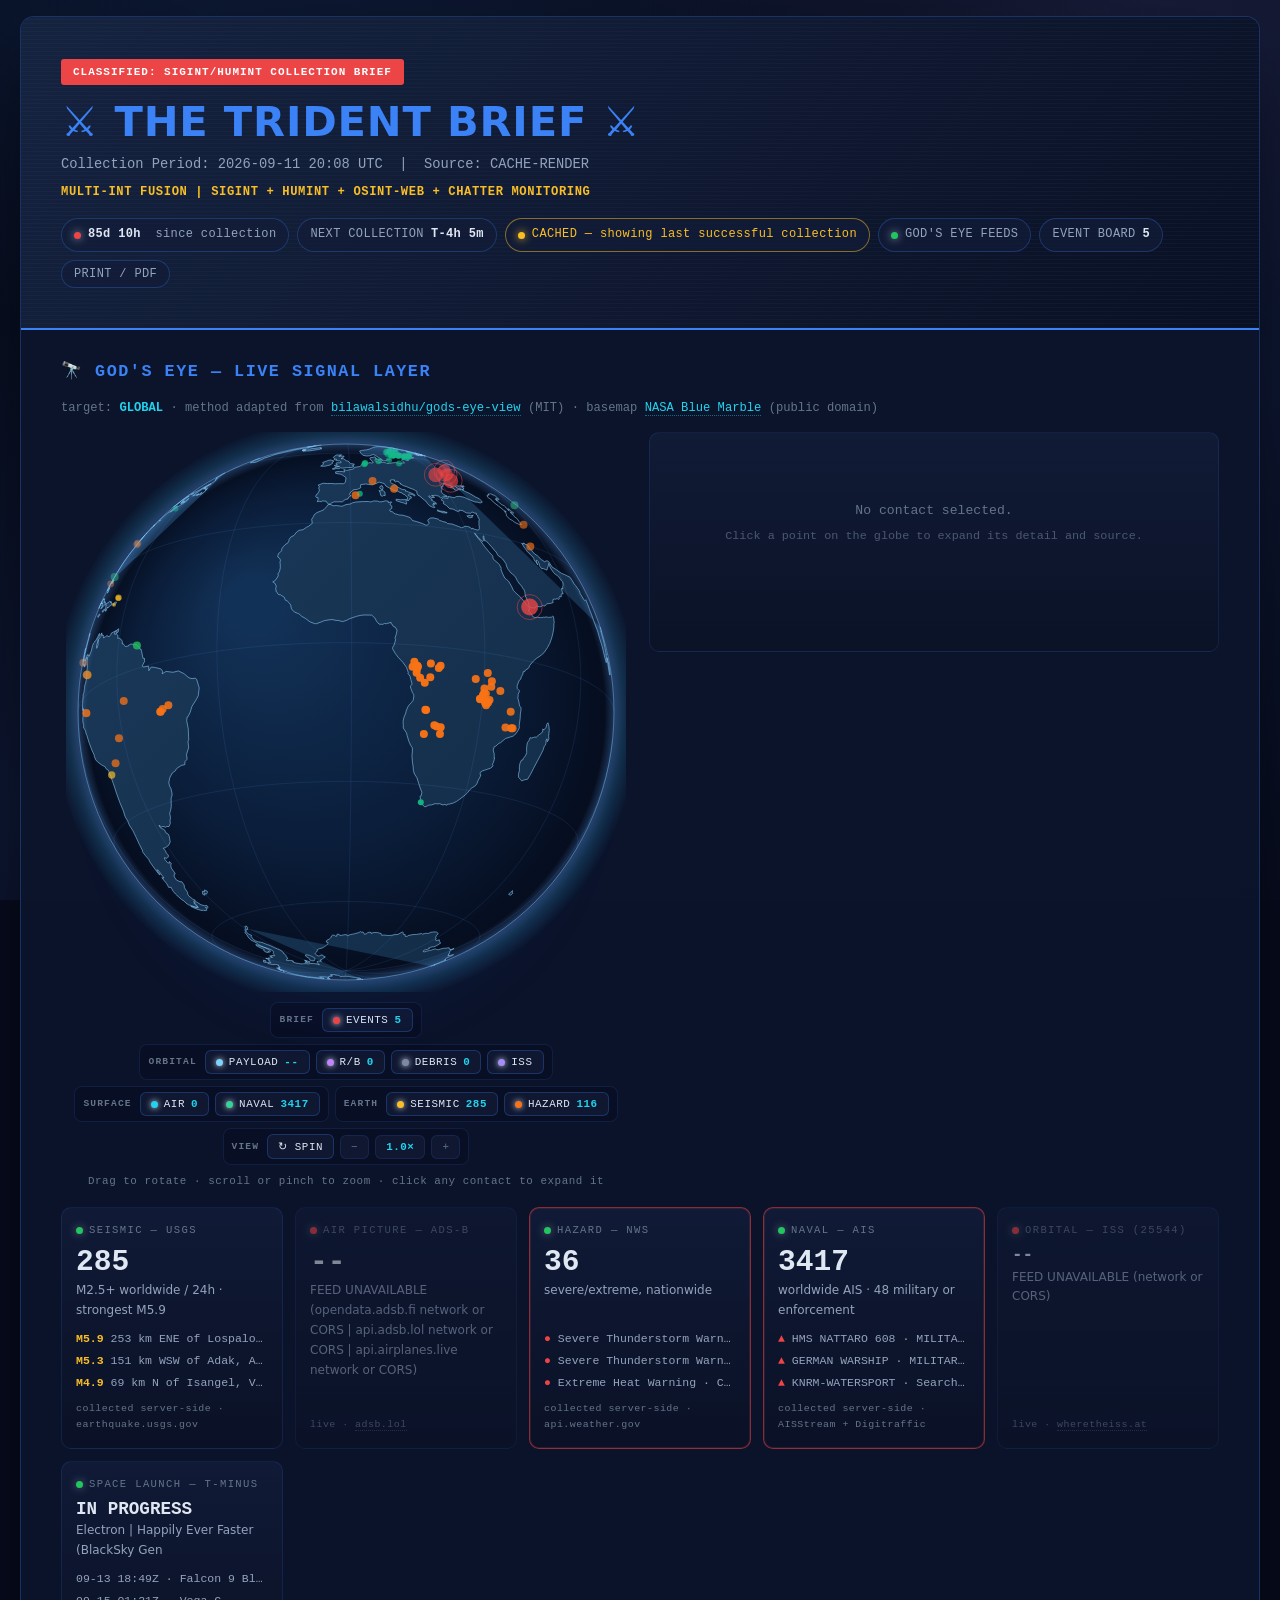
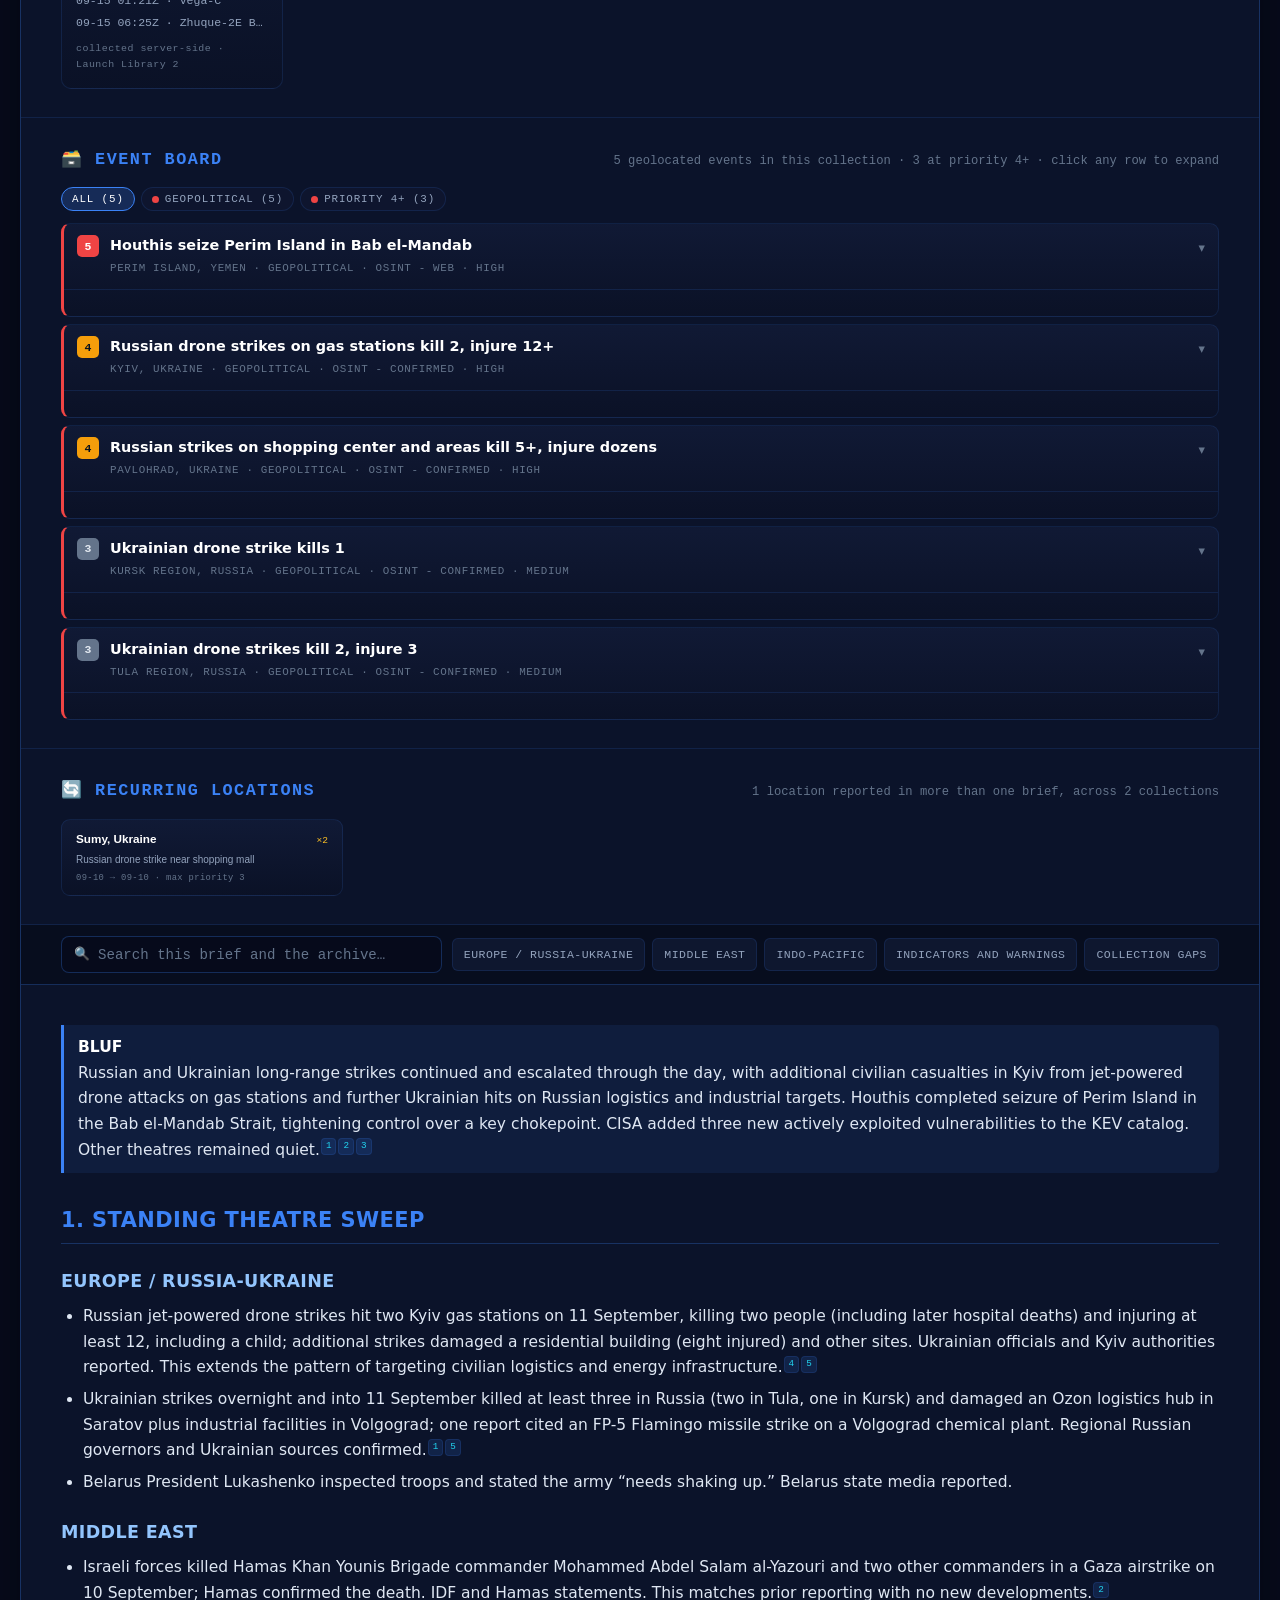
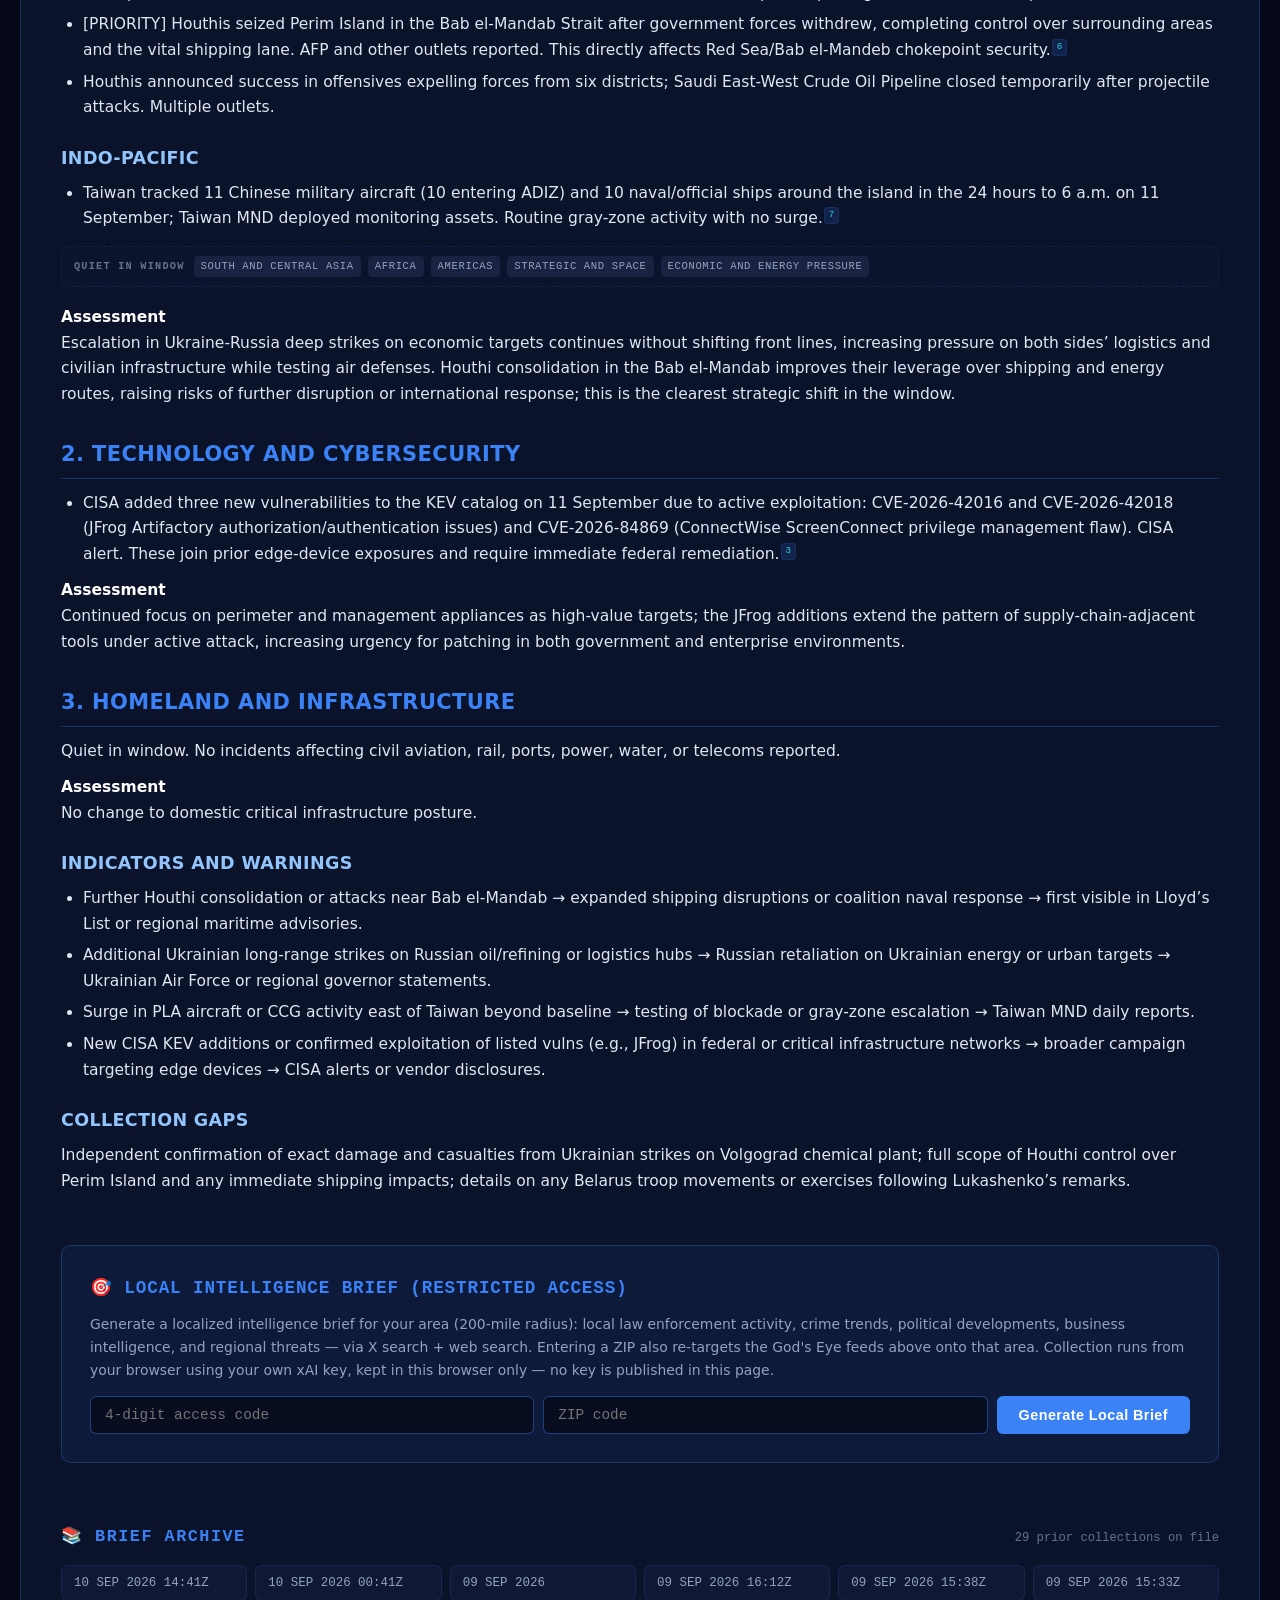
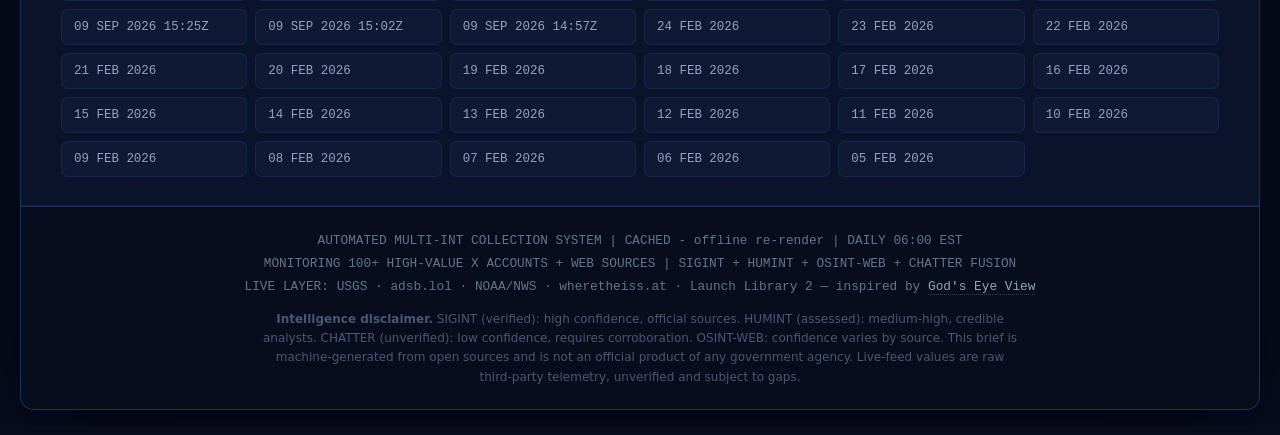
==== index.html @ 7025042b "Fix three regressions the first swept brief exposed The new tasking worked -- 417 words to 695, Bab " ====
<!DOCTYPE html>
<html lang="en">
<head>
<meta charset="UTF-8">
<meta name="viewport" content="width=device-width, initial-scale=1">
<meta name="description" content="The Trident Brief - automated multi-INT fusion digest with live open-source signal feeds.">
<meta name="color-scheme" content="dark">
<title>Trident SIGINT Brief</title>
<style>
:root{
  --bg0:#070b1c; --bg1:#0f1730; --panel:rgba(13,21,44,.92); --panel2:rgba(18,28,56,.72);
  --line:rgba(59,130,246,.28); --line2:rgba(59,130,246,.14);
  --ink:#dfe7f3; --ink-dim:#93a3bd; --ink-faint:#64748b;
  --blue:#3b82f6; --cyan:#22d3ee; --amber:#fbbf24; --red:#ef4444; --green:#22c55e; --violet:#a78bfa;
  --mono:ui-monospace,SFMono-Regular,"SF Mono",Menlo,Consolas,monospace;
}
*{margin:0;padding:0;box-sizing:border-box}
html{scroll-behavior:smooth}
body{
  font-family:system-ui,-apple-system,"Segoe UI",Roboto,sans-serif;
  background:var(--bg0);
  background-image:radial-gradient(1200px 700px at 15% -10%,rgba(59,130,246,.14),transparent 60%),
                   radial-gradient(1000px 600px at 90% 0%,rgba(167,139,250,.09),transparent 55%),
                   linear-gradient(160deg,#050916,#0d1630 60%,#070c1e);
  background-attachment:fixed;
  color:var(--ink); line-height:1.65; padding:16px;
  -webkit-text-size-adjust:100%;
}
.container{max-width:1240px;margin:0 auto;background:var(--panel);border:1px solid var(--line);border-radius:14px;overflow:hidden;box-shadow:0 30px 80px -30px rgba(0,0,0,.85)}

/* ---------- header ---------- */
.header{background:linear-gradient(135deg,#16233f,#0a1023);border-bottom:2px solid var(--blue);padding:clamp(22px,4vw,40px);position:relative;overflow:hidden}
.header::after{content:"";position:absolute;inset:0;background:repeating-linear-gradient(0deg,rgba(59,130,246,.05) 0 1px,transparent 1px 4px);pointer-events:none}
.badge{background:var(--red);color:#fff;padding:4px 12px;font-size:11px;font-weight:800;letter-spacing:.09em;border-radius:3px;display:inline-block;font-family:var(--mono)}
h1{font-size:clamp(1.7em,5.2vw,2.6em);color:var(--blue);text-transform:uppercase;letter-spacing:.02em;margin:14px 0 8px;line-height:1.12}
.meta{color:var(--ink-dim);font-size:.86em;font-family:var(--mono)}
.sigint{color:var(--amber);font-size:.76em;font-weight:700;margin-top:6px;letter-spacing:.05em;font-family:var(--mono)}
.pills{display:flex;gap:8px;flex-wrap:wrap;margin-top:16px;position:relative;z-index:1}
.pill{display:inline-flex;align-items:center;gap:7px;background:var(--panel2);border:1px solid var(--line);color:var(--ink-dim);
  padding:6px 12px;border-radius:999px;font-size:.75em;font-family:var(--mono);letter-spacing:.03em}
.pill b{color:var(--ink);font-weight:700}
.pill.warn{border-color:rgba(251,191,36,.5);color:var(--amber)}
.dot{width:7px;height:7px;border-radius:50%;background:var(--green);box-shadow:0 0 8px currentColor;flex:none}
.dot.stale{background:var(--amber)} .dot.dead{background:var(--red)}
@keyframes ping{0%,100%{opacity:1}50%{opacity:.25}}
.dot.live{animation:ping 2s ease-in-out infinite}

/* ---------- generic section ---------- */
.section-band{padding:clamp(18px,3vw,28px) clamp(16px,3.5vw,40px);border-bottom:1px solid var(--line2)}
.band-head{display:flex;align-items:baseline;justify-content:space-between;gap:12px;flex-wrap:wrap;margin-bottom:14px}
.band-head h2{color:var(--blue);font-size:1.05em;letter-spacing:.09em;text-transform:uppercase;font-family:var(--mono);font-weight:700}
.band-head .sub{color:var(--ink-faint);font-size:.76em;font-family:var(--mono)}
.band-head a{color:var(--cyan);text-decoration:none;border-bottom:1px dotted rgba(34,211,238,.45)}
.band-head a:hover{color:#fff}

/* ---------- god's eye ---------- */
.ge-grid{display:grid;grid-template-columns:repeat(auto-fit,minmax(215px,1fr));gap:12px}
.tile{background:linear-gradient(180deg,rgba(18,28,56,.85),rgba(11,18,38,.85));border:1px solid var(--line2);border-radius:10px;padding:14px;position:relative;min-height:132px;display:flex;flex-direction:column}
.tile.alert{border-color:rgba(239,68,68,.55);box-shadow:0 0 0 1px rgba(239,68,68,.15) inset}
.tile.offline{opacity:.55}
.t-label{font-size:.66em;letter-spacing:.13em;text-transform:uppercase;color:var(--ink-faint);font-family:var(--mono);display:flex;align-items:center;gap:6px}
.t-val{font-size:1.85em;font-weight:800;color:var(--ink);font-family:var(--mono);line-height:1.15;margin:6px 0 2px;word-break:break-word}
.t-val.sm{font-size:1.1em}
.t-sub{font-size:.75em;color:var(--ink-dim);flex:1}
.t-list{margin-top:8px;font-size:.72em;font-family:var(--mono);color:var(--ink-dim);display:flex;flex-direction:column;gap:3px}
.t-list span{white-space:nowrap;overflow:hidden;text-overflow:ellipsis}
.t-src{margin-top:9px;font-size:.62em;color:var(--ink-faint);font-family:var(--mono);letter-spacing:.05em}
.t-src a{color:var(--ink-faint);text-decoration:none;border-bottom:1px dotted rgba(100,116,139,.5)}
.t-src a:hover{color:var(--cyan)}
.mag{color:var(--amber);font-weight:700}
.sev{color:var(--red);font-weight:700}


/* ---------- globe ---------- */
.ge-wrap{display:grid;grid-template-columns:minmax(0,1fr) minmax(0,1fr);gap:18px;margin-bottom:16px;align-items:start}
.globe-col{min-width:0}
#globe,#globe3d{width:100%;max-width:560px;aspect-ratio:1;display:block;margin:0 auto;cursor:grab;touch-action:none;
  position:relative;z-index:1}
#globe3d.drag,#globe.drag{cursor:grabbing}
/* Glow lives on a static pseudo-element, not as a filter on the live canvas. */
.globe-col{position:relative}
.globe-col::before{content:"";position:absolute;left:50%;top:calc(50% - 22px);width:min(88%,500px);aspect-ratio:1;
  transform:translate(-50%,-50%);border-radius:50%;pointer-events:none;z-index:0;
  background:radial-gradient(circle,rgba(37,99,235,.20),rgba(37,99,235,.05) 55%,transparent 72%);filter:blur(22px)}
#globe.drag{cursor:grabbing}
.globe-ctl{display:flex;gap:6px;flex-wrap:wrap;justify-content:center;margin-top:10px}
.lyr{display:inline-flex;align-items:center;gap:6px;background:var(--panel2);border:1px solid var(--line2);color:var(--ink-faint);
  padding:5px 10px;border-radius:6px;font-size:.68em;font-family:var(--mono);cursor:pointer;letter-spacing:.05em;transition:.15s}
.lyr i{width:7px;height:7px;border-radius:50%;display:inline-block;opacity:.35}
.lyr.on{color:var(--ink);border-color:var(--line)}
.lyr.on i{opacity:1;box-shadow:0 0 6px currentColor}
.lyr b{color:var(--cyan);font-weight:700}
.lyr:hover{border-color:var(--blue)}
.lyr.paused{border-style:dashed;opacity:.72}
.lyr.paused::after{content:' \2016';letter-spacing:0}
.globe-hint{text-align:center;color:var(--ink-faint);font-size:.68em;font-family:var(--mono);margin-top:8px;letter-spacing:.05em}
.detail-col{min-width:0}
#detailPanel{background:linear-gradient(180deg,rgba(18,28,56,.85),rgba(11,18,38,.85));border:1px solid var(--line2);
  border-radius:10px;padding:18px;min-height:220px}
.detail-empty{color:var(--ink-faint);font-size:.82em;font-family:var(--mono);text-align:center;padding:48px 10px;line-height:1.9}
.detail-empty span{font-size:.9em;opacity:.7}
.d-kind{font-size:.64em;letter-spacing:.14em;text-transform:uppercase;font-family:var(--mono);margin-bottom:10px;display:flex;align-items:center;gap:7px}
.d-title{font-size:1.05em;color:#fff;font-weight:700;line-height:1.4;margin-bottom:10px}
.d-place{color:var(--cyan);font-family:var(--mono);font-size:.8em;margin-bottom:12px}
.d-rows{display:flex;flex-direction:column;gap:7px;margin-bottom:14px}
.d-row{display:flex;gap:10px;font-size:.78em;border-bottom:1px solid var(--line2);padding-bottom:6px}
.d-row span:first-child{color:var(--ink-faint);font-family:var(--mono);min-width:92px;letter-spacing:.05em;font-size:.9em}
.d-row span:last-child{color:var(--ink);flex:1;word-break:break-word}
.d-link{display:inline-block;background:rgba(59,130,246,.16);border:1px solid var(--line);color:var(--cyan);
  padding:7px 14px;border-radius:6px;font-size:.76em;font-family:var(--mono);text-decoration:none;letter-spacing:.05em}
.d-link:hover{background:rgba(59,130,246,.3);color:#fff}
@media (max-width:860px){ .ge-wrap{grid-template-columns:1fr} }

.content a.cite{display:inline-block;min-width:13px;padding:0 4px;margin:0 1px;text-align:center;
  font-family:var(--mono);font-size:.6em;line-height:1.6;vertical-align:super;text-decoration:none;
  color:var(--cyan);background:rgba(59,130,246,.15);border:1px solid var(--line2);border-radius:4px}
.content a.cite:hover{background:rgba(59,130,246,.4);color:#fff;border-color:var(--blue)}
@media print{ .content a.cite{color:#333;background:none;border-color:#999} }

/* ---------- quiet-theatre roll-up ---------- */
.quiet-row{display:flex;flex-wrap:wrap;align-items:baseline;gap:7px;margin:14px 0 18px;
  padding:9px 12px;border:1px dashed var(--line2);border-radius:8px;background:rgba(15,23,48,.5)}
.quiet-row b{font-family:var(--mono);font-size:.66em;letter-spacing:.12em;color:var(--ink-faint);
  text-transform:uppercase;margin-right:2px}
.quiet-row span{font-family:var(--mono);font-size:.68em;letter-spacing:.06em;color:var(--ink-dim);
  background:rgba(30,41,73,.7);border-radius:4px;padding:2px 7px}

/* ---------- event board ---------- */
.ev-filters{display:flex;flex-wrap:wrap;gap:6px;margin-bottom:12px}
.ev-f{background:rgba(15,23,48,.8);border:1px solid var(--line2);color:var(--ink-dim);font-family:var(--mono);
  font-size:.68em;letter-spacing:.08em;padding:5px 10px;border-radius:20px;cursor:pointer;transition:.15s;text-transform:uppercase}
.ev-f:hover{border-color:var(--blue);color:var(--ink)}
.ev-f.on{background:rgba(59,130,246,.22);border-color:var(--blue);color:#fff}
.ev-f i{display:inline-block;width:7px;height:7px;border-radius:50%;margin-right:6px;vertical-align:middle}
.ev-list{display:flex;flex-direction:column;gap:7px}
.ev{background:linear-gradient(180deg,rgba(18,28,56,.8),rgba(11,18,38,.8));border:1px solid var(--line2);
  border-radius:9px;overflow:hidden;border-left-width:3px;transition:.15s}
.ev:hover{border-color:var(--line);border-left-width:3px}
.ev.open{background:rgba(20,32,64,.95)}
.ev-head{display:flex;align-items:flex-start;gap:11px;width:100%;background:none;border:0;cursor:pointer;
  padding:11px 13px;text-align:left;color:inherit;font:inherit}
.ev-pri{flex:0 0 auto;width:22px;height:22px;border-radius:5px;display:grid;place-items:center;
  font-family:var(--mono);font-size:.72em;font-weight:700;color:#06101f;background:var(--ink-faint)}
.ev-pri.p4{background:#f59e0b}.ev-pri.p5{background:#ef4444;color:#fff}
.ev-pri.p3{background:#64748b;color:#e2e8f0}.ev-pri.p2,.ev-pri.p1{background:#334155;color:#94a3b8}
.ev-main{flex:1;min-width:0}
.ev-h{display:block;color:#fff;font-size:.9em;font-weight:600;line-height:1.45}
.ev-sub{display:block;margin-top:4px;font-family:var(--mono);font-size:.68em;letter-spacing:.06em;
  color:var(--ink-faint);text-transform:uppercase;overflow:hidden;text-overflow:ellipsis;white-space:nowrap}
.ev-caret{flex:0 0 auto;color:var(--ink-faint);font-size:.8em;transition:transform .18s;margin-top:2px}
.ev.open .ev-caret{transform:rotate(180deg);color:var(--cyan)}
.ev-body{border-top:1px solid var(--line2);padding:13px;display:grid;grid-template-columns:168px 1fr;gap:14px}
.ev-chip-wrap{min-width:0}
#detailPanel .ev-chip{max-width:250px;margin:0 auto}
.ev-chip{width:100%;height:auto;display:block;border-radius:7px;border:1px solid var(--line2);background:#050b18}
.ev-chip-cap{margin-top:5px;font-family:var(--mono);font-size:.62em;color:var(--ink-faint);letter-spacing:.05em;text-align:center}
.ev-rows{min-width:0}
.ev-acts{display:flex;flex-wrap:wrap;gap:7px;margin-top:11px}
.ev-btn{background:rgba(59,130,246,.16);border:1px solid var(--line);color:var(--cyan);padding:6px 12px;border-radius:6px;
  font-size:.72em;font-family:var(--mono);text-decoration:none;letter-spacing:.05em;cursor:pointer;transition:.15s}
.ev-btn:hover{background:rgba(59,130,246,.32);color:#fff}
.ev-none{color:var(--ink-faint);font-family:var(--mono);font-size:.76em;padding:18px;text-align:center}
@media (max-width:640px){ .ev-body{grid-template-columns:1fr} }

/* ---------- recurrence ---------- */
.recur-list{display:grid;grid-template-columns:repeat(auto-fill,minmax(230px,1fr));gap:10px}
.recur{background:linear-gradient(180deg,rgba(18,28,56,.85),rgba(11,18,38,.85));border:1px solid var(--line2);
  border-radius:9px;padding:12px 14px;cursor:pointer;transition:.15s;text-align:left;width:100%}
.recur:hover{border-color:var(--blue);background:rgba(59,130,246,.14)}
.recur.hot{border-color:rgba(239,68,68,.5)}
.recur-top{display:flex;justify-content:space-between;align-items:baseline;gap:8px;margin-bottom:6px}
.recur-place{color:#fff;font-weight:700;font-size:.88em;overflow:hidden;text-overflow:ellipsis;white-space:nowrap}
.recur-n{font-family:var(--mono);font-size:.72em;color:var(--amber);white-space:nowrap}
.recur-head{color:var(--ink-dim);font-size:.75em;line-height:1.5;display:-webkit-box;-webkit-line-clamp:2;-webkit-box-orient:vertical;overflow:hidden}
.recur-when{color:var(--ink-faint);font-family:var(--mono);font-size:.66em;margin-top:6px;letter-spacing:.04em}

/* ---------- layer groups ---------- */
.lyr-group{display:flex;align-items:center;gap:6px;flex-wrap:wrap;background:rgba(7,11,28,.5);
  border:1px solid var(--line2);border-radius:8px;padding:5px 8px}
.lyr-group > b{font-family:var(--mono);font-size:.6em;letter-spacing:.12em;color:var(--ink-faint);
  text-transform:uppercase;margin-right:2px}

/* ---------- toolbar ---------- */
.toolbar{position:sticky;top:0;z-index:30;background:rgba(8,13,30,.94);backdrop-filter:blur(10px);
  border-bottom:1px solid var(--line);padding:11px clamp(16px,3.5vw,40px);display:flex;gap:10px;align-items:center;flex-wrap:wrap}
.search{flex:1 1 220px;min-width:0;display:flex;align-items:center;gap:8px;background:rgba(7,11,28,.85);
  border:1px solid var(--line);border-radius:8px;padding:7px 12px}
.search input{flex:1;min-width:0;background:none;border:none;color:var(--ink);font-size:.88em;outline:none;font-family:var(--mono)}
.search input::placeholder{color:var(--ink-faint)}
.nav-chips{display:flex;gap:7px;flex-wrap:wrap;overflow-x:auto;scrollbar-width:thin}
.chip{background:var(--panel2);border:1px solid var(--line2);color:var(--ink-dim);padding:6px 11px;border-radius:6px;
  font-size:.72em;font-family:var(--mono);cursor:pointer;white-space:nowrap;text-decoration:none;letter-spacing:.04em;transition:.15s}
.chip:hover,.chip.on{background:rgba(59,130,246,.2);border-color:var(--blue);color:#fff}
.hitcount{font-size:.72em;font-family:var(--mono);color:var(--amber);white-space:nowrap}

/* ---------- archive hits ---------- */
#archiveHits{padding:12px clamp(16px,3.5vw,40px);border-bottom:1px solid var(--line2);background:rgba(59,130,246,.05)}
.arch-hits-h{font-family:var(--mono);font-size:.7em;letter-spacing:.1em;text-transform:uppercase;color:var(--amber);margin-bottom:8px}
.arch-hit{display:block;width:100%;text-align:left;background:none;border:none;border-left:2px solid var(--line);
  color:var(--ink-dim);font-size:.8em;padding:5px 0 5px 10px;margin-bottom:3px;cursor:pointer;line-height:1.5}
.arch-hit:hover{color:#fff;border-left-color:var(--blue)}
.arch-hit span{font-family:var(--mono);font-size:.85em;color:var(--ink-faint);margin-right:10px}

/* ---------- brief body ---------- */
.content{padding:clamp(20px,3.5vw,40px);font-size:.97em}
.content h2,.content h3,.content h4{color:var(--blue);letter-spacing:.02em;line-height:1.3;scroll-margin-top:74px}
.content h2{font-size:1.35em;margin:34px 0 12px;padding-bottom:9px;border-bottom:1px solid var(--line)}
.content h3{font-size:1.13em;margin:26px 0 10px;color:#93c5fd}
.content h4{font-size:1em;margin:20px 0 8px;color:var(--cyan);text-transform:uppercase;letter-spacing:.07em;font-size:.86em}
.content > :first-child{margin-top:0}
.content p{margin:11px 0}
.content ul,.content ol{margin:11px 0 11px 22px}
.content li{margin:6px 0}
.content strong{color:#fff;font-weight:700}
.content em{color:var(--ink-dim)}
.content a{color:var(--cyan);text-decoration:none;border-bottom:1px solid rgba(34,211,238,.3);word-break:break-word}
.content a:hover{color:#fff;border-color:currentColor}
.content hr{border:none;border-top:1px solid var(--line2);margin:26px 0}
.content code{font-family:var(--mono);font-size:.88em;background:rgba(59,130,246,.12);padding:1px 5px;border-radius:3px;color:#bfdbfe}
.content blockquote{border-left:3px solid var(--line);padding-left:14px;margin:12px 0;color:var(--ink-dim)}
.content table{width:100%;border-collapse:collapse;margin:14px 0;font-size:.88em;display:block;overflow-x:auto}
.content th,.content td{border:1px solid var(--line2);padding:7px 10px;text-align:left}
.content th{background:rgba(59,130,246,.12);color:#bfdbfe}
.bluf{background:rgba(59,130,246,.09);border-left:3px solid var(--blue);padding:10px 14px;margin:12px 0;border-radius:0 6px 6px 0}
mark{background:rgba(251,191,36,.32);color:#fff;border-radius:2px;padding:0 2px}

/* classification chips */
.cls{display:inline-block;font-family:var(--mono);font-size:.7em;font-weight:800;letter-spacing:.06em;
  padding:2px 7px;border-radius:3px;border:1px solid;vertical-align:baseline;white-space:nowrap;margin-right:4px}
.cls-sigint{color:var(--cyan);border-color:rgba(34,211,238,.55);background:rgba(34,211,238,.11)}
.cls-humint{color:var(--amber);border-color:rgba(251,191,36,.55);background:rgba(251,191,36,.11)}
.cls-chatter{color:var(--red);border-color:rgba(239,68,68,.55);background:rgba(239,68,68,.11)}
.cls-osint{color:var(--violet);border-color:rgba(167,139,250,.55);background:rgba(167,139,250,.11)}
.cls-conf{color:var(--green);border-color:rgba(34,197,94,.55);background:rgba(34,197,94,.11)}
.handle{color:#7dd3fc;font-family:var(--mono);font-size:.93em}

/* raw fallback */
pre.raw{white-space:pre-wrap;font-family:inherit;line-height:1.7}

/* ---------- local intel ---------- */
.local-intel{background:rgba(59,130,246,.07);border:1px solid var(--line);border-radius:10px;padding:clamp(18px,3vw,28px);margin:0 clamp(16px,3.5vw,40px) clamp(20px,3vw,32px)}
.local-intel h2{color:var(--blue);font-size:1.1em;margin-bottom:10px;letter-spacing:.05em;font-family:var(--mono);text-transform:uppercase}
.local-intel p.hint{color:var(--ink-dim);font-size:.87em;margin-bottom:14px}
.access-form{display:flex;gap:9px;flex-wrap:wrap}
.access-form input{flex:1 1 150px;min-width:0;background:rgba(7,11,28,.85);border:1px solid rgba(59,130,246,.45);color:var(--ink);
  padding:10px 14px;border-radius:6px;font-size:.9em;font-family:var(--mono)}
.access-form input:focus{outline:none;border-color:var(--blue);box-shadow:0 0 0 3px rgba(59,130,246,.16)}
.access-form button{background:var(--blue);color:#fff;border:none;padding:10px 22px;border-radius:6px;cursor:pointer;font-weight:700;font-size:.9em;letter-spacing:.03em}
.access-form button:hover:not(:disabled){background:#2563eb}
.access-form button:disabled{opacity:.55;cursor:not-allowed}
.error-msg{color:var(--red);font-size:.85em;margin-top:11px}
.success-msg{color:var(--green);font-size:.85em;margin-top:11px}
.note-msg{color:var(--ink-dim);font-size:.85em;margin-top:11px}
#localBriefContent{margin-top:18px;padding:18px;background:rgba(7,11,28,.6);border:1px solid var(--line2);border-radius:8px;display:none}
.spin{display:inline-block;width:11px;height:11px;border:2px solid rgba(59,130,246,.3);border-top-color:var(--blue);border-radius:50%;animation:sp .8s linear infinite;vertical-align:-1px;margin-right:6px}
@keyframes sp{to{transform:rotate(360deg)}}

/* ---------- archive ---------- */
.arch-list{display:grid;grid-template-columns:repeat(auto-fill,minmax(160px,1fr));gap:8px}
.arch-item{background:var(--panel2);border:1px solid var(--line2);border-radius:7px;padding:10px 12px;cursor:pointer;
  font-family:var(--mono);font-size:.78em;color:var(--ink-dim);transition:.15s;text-align:left}
.arch-item:hover{border-color:var(--blue);color:#fff;background:rgba(59,130,246,.15)}
.modal{position:fixed;inset:0;background:rgba(3,6,18,.9);backdrop-filter:blur(4px);z-index:100;display:none;padding:18px;overflow-y:auto}
.modal.open{display:block}
.modal-box{max-width:960px;margin:24px auto;background:var(--panel);border:1px solid var(--line);border-radius:12px}
.modal-bar{position:sticky;top:0;background:rgba(10,16,35,.97);border-bottom:1px solid var(--line);padding:14px 20px;
  display:flex;justify-content:space-between;align-items:center;gap:12px;border-radius:12px 12px 0 0}
.modal-bar h3{color:var(--blue);font-size:.95em;font-family:var(--mono);letter-spacing:.05em}
.x-btn{background:none;border:1px solid var(--line);color:var(--ink-dim);width:30px;height:30px;border-radius:6px;cursor:pointer;font-size:1.05em;line-height:1;flex:none}
.x-btn:hover{color:#fff;border-color:var(--red)}

/* ---------- footer ---------- */
.footer{background:#080d1e;border-top:1px solid var(--line);padding:22px clamp(16px,3.5vw,40px);text-align:center;color:var(--ink-faint);font-size:.8em;font-family:var(--mono);line-height:1.8}
.footer a{color:var(--ink-dim);text-decoration:none;border-bottom:1px dotted rgba(100,116,139,.5)}
.footer a:hover{color:var(--cyan)}
.disc{margin-top:12px;font-size:.94em;color:#4b5670;max-width:760px;margin-left:auto;margin-right:auto;font-family:system-ui,sans-serif;line-height:1.6}

.back-top{position:fixed;right:16px;bottom:16px;z-index:40;background:rgba(59,130,246,.9);color:#fff;border:none;
  width:42px;height:42px;border-radius:50%;cursor:pointer;font-size:1.1em;display:none;box-shadow:0 8px 24px rgba(0,0,0,.5)}
.back-top.show{display:block}

@media (max-width:640px){
  body{padding:8px}
  .container{border-radius:10px}
  .t-val{font-size:1.5em}
}
@media print{
  body{background:#fff;color:#000;padding:0}
  .container{border:none;box-shadow:none;max-width:none}
  .toolbar,.local-intel,.back-top,.ge-grid,#archiveBand,.header::after{display:none!important}
  .header{background:#fff;border-bottom:2px solid #000;color:#000}
  h1,.content h2,.content h3,.content h4{color:#000}
  .content a{color:#000}
  .meta,.sigint,.footer{color:#333}
}
</style>
</head>
<body>
<div class="container">

  <div class="header">
    <div class="badge">CLASSIFIED: SIGINT/HUMINT COLLECTION BRIEF</div>
    <h1>&#9876;&#65039; THE TRIDENT BRIEF &#9876;&#65039;</h1>
    <div class="meta">Collection Period: 2026-09-11 20:08 UTC &nbsp;|&nbsp; Source: CACHE-RENDER</div>
    <div class="sigint">MULTI-INT FUSION | SIGINT + HUMINT + OSINT-WEB + CHATTER MONITORING</div>
    <div class="pills">
      <span class="pill"><span class="dot live" id="freshDot"></span><b id="freshAge">--</b>&nbsp;since collection</span>
      <span class="pill">NEXT COLLECTION <b id="nextRun">11:00 UTC</b></span>
      <span class="pill" id="stalePill" style="display:none"></span>
      <a class="pill" href="#godseye" style="text-decoration:none"><span class="dot live"></span>GOD'S EYE FEEDS</a>
      <a class="pill" href="#eventBand" style="text-decoration:none">EVENT BOARD <b id="pillEvents">0</b></a>
      <button class="pill" style="cursor:pointer" onclick="window.print()">PRINT / PDF</button>
    </div>
  </div>

  <!-- ============ GOD'S EYE LIVE LAYER ============ -->
  <div class="section-band" id="godseye">
    <div class="band-head">
      <h2>&#128301; God's Eye &mdash; Live Signal Layer</h2>
      <div class="sub">
        target: <b id="geTarget" style="color:#22d3ee">GLOBAL</b> &middot;
        method adapted from <a href="https://github.com/bilawalsidhu/gods-eye-view" target="_blank" rel="noopener">bilawalsidhu/gods-eye-view</a> (MIT)
        &middot; basemap <a href="https://visibleearth.nasa.gov/collection/1484/blue-marble" target="_blank" rel="noopener">NASA Blue Marble</a> (public domain)
      </div>
    </div>

    <div class="ge-wrap">
      <div class="globe-col">
        <canvas id="globe"></canvas>
        <canvas id="globe3d" style="display:none"></canvas>
        <div class="globe-ctl">
          <span class="lyr-group"><b>brief</b>
            <button class="lyr on" data-layer="events"><i style="background:#ef4444"></i>EVENTS <b id="nEvents">0</b></button>
          </span>
          <span class="lyr-group"><b>orbital</b>
            <button class="lyr on" data-layer="sats"><i style="background:#7dd3fc"></i>PAYLOAD <b id="nSats">0</b></button>
            <button class="lyr on" data-layer="rocket"><i style="background:#c084fc"></i>R/B <b id="nRocket">0</b></button>
            <button class="lyr on" data-layer="debris"><i style="background:#7c8aa5"></i>DEBRIS <b id="nDebris">0</b></button>
            <button class="lyr on" data-layer="iss"><i style="background:#a78bfa"></i>ISS</button>
          </span>
          <span class="lyr-group"><b>surface</b>
            <button class="lyr on" data-layer="air"><i style="background:#22d3ee"></i>AIR <b id="nAir">0</b></button>
            <button class="lyr on" data-layer="naval"><i style="background:#34d399"></i>NAVAL <b id="nNaval">0</b></button>
          </span>
          <span class="lyr-group"><b>earth</b>
            <button class="lyr on" data-layer="quake"><i style="background:#fbbf24"></i>SEISMIC <b id="nQuake">0</b></button>
            <button class="lyr on" data-layer="hazard"><i style="background:#f97316"></i>HAZARD <b id="nHaz">0</b></button>
          </span>
          <span class="lyr-group"><b>view</b>
            <button class="lyr on" id="spinBtn">&#8635; SPIN</button>
            <button class="lyr" id="zoomOut" title="Zoom out">&minus;</button>
            <button class="lyr" id="zoomLabelBtn" title="Reset zoom"><b id="zoomLabel">1.0&times;</b></button>
            <button class="lyr" id="zoomIn" title="Zoom in">+</button>
            <button class="lyr" id="rendBtn" title="Switch between the textured 3D globe and the 2D vector globe" style="display:none">3D</button>
          </span>
        </div>
        <div class="globe-hint">Drag to rotate &middot; scroll or pinch to zoom &middot; click any contact to expand it</div>
        <div class="globe-hint" id="thinNote" style="display:none;color:var(--amber);opacity:.8"></div>
      </div>
      <div class="detail-col">
        <div id="detailPanel"><div class="detail-empty">No contact selected.<br><span>Click a point on the globe to expand its detail and source.</span></div></div>
      </div>
    </div>

    <div class="ge-grid">
      <div class="tile" id="tileQuake">
        <div class="t-label"><span class="dot" id="dQuake"></span>Seismic &mdash; USGS</div>
        <div class="t-val" id="qCount">&middot;&middot;&middot;</div>
        <div class="t-sub" id="qSub">Loading&hellip;</div>
        <div class="t-list" id="qList"></div>
        <div class="t-src">collected server-side &middot; earthquake.usgs.gov</div>
      </div>
      <div class="tile" id="tileAir">
        <div class="t-label"><span class="dot" id="dAir"></span>Air Picture &mdash; ADS-B</div>
        <div class="t-val" id="aCount">&middot;&middot;&middot;</div>
        <div class="t-sub" id="aSub">Loading contacts&hellip;</div>
        <div class="t-list" id="aList"></div>
        <div class="t-src">live &middot; <a href="https://api.adsb.lol" target="_blank" rel="noopener">adsb.lol</a></div>
      </div>
      <div class="tile" id="tileAlert">
        <div class="t-label"><span class="dot" id="dAlert"></span>Hazard &mdash; NWS</div>
        <div class="t-val" id="wCount">&middot;&middot;&middot;</div>
        <div class="t-sub" id="wSub">Loading&hellip;</div>
        <div class="t-list" id="wList"></div>
        <div class="t-src">collected server-side &middot; api.weather.gov</div>
      </div>
      <div class="tile" id="tileNaval">
        <div class="t-label"><span class="dot" id="dNaval"></span>Naval &mdash; AIS</div>
        <div class="t-val" id="vCount">&middot;&middot;&middot;</div>
        <div class="t-sub" id="vSub">Loading vessels&hellip;</div>
        <div class="t-list" id="vList"></div>
        <div class="t-src">collected server-side &middot; AISStream + Digitraffic</div>
      </div>
      <div class="tile" id="tileIss">
        <div class="t-label"><span class="dot" id="dIss"></span>Orbital &mdash; ISS (25544)</div>
        <div class="t-val sm" id="iPos">&middot;&middot;&middot;</div>
        <div class="t-sub" id="iSub">Acquiring track&hellip;</div>
        <div class="t-src">live &middot; <a href="https://wheretheiss.at/w/developer" target="_blank" rel="noopener">wheretheiss.at</a></div>
      </div>
      <div class="tile" id="tileLaunch">
        <div class="t-label"><span class="dot" id="dLaunch"></span>Space Launch &mdash; T-minus</div>
        <div class="t-val sm" id="lNext">&middot;&middot;&middot;</div>
        <div class="t-sub" id="lSub">Loading manifest&hellip;</div>
        <div class="t-list" id="lList"></div>
        <div class="t-src">collected server-side &middot; Launch Library 2</div>
      </div>
    </div>
  </div>

  <!-- ============ EVENT BOARD ============ -->
  <div class="section-band" id="eventBand" style="display:none">
    <div class="band-head">
      <h2>&#128451;&#65039; Event Board</h2>
      <div class="sub" id="eventSub"></div>
    </div>
    <div class="ev-filters" id="evFilters"></div>
    <div class="ev-list" id="evList"></div>
  </div>

  <!-- ============ RECURRENCE ============ -->
  <div class="section-band" id="recurBand" style="display:none">
    <div class="band-head">
      <h2>&#128260; Recurring Locations</h2>
      <div class="sub" id="recurSub"></div>
    </div>
    <div class="recur-list" id="recurList"></div>
  </div>

  <!-- ============ TOOLBAR ============ -->
  <div class="toolbar">
    <div class="search">
      <span style="color:var(--ink-faint);font-family:var(--mono);font-size:.8em">&#128269;</span>
      <input type="search" id="briefSearch" placeholder="Search this brief and the archive&hellip;" autocomplete="off">
      <span class="hitcount" id="hitCount"></span>
    </div>
    <div class="nav-chips" id="navChips"></div>
  </div>

  <div id="archiveHits" style="display:none"></div>

  <!-- ============ BRIEF ============ -->
  <div class="content" id="briefBody"></div>

  <!-- ============ LOCAL INTEL ============ -->
  <div class="local-intel">
    <h2>&#127919; Local Intelligence Brief (Restricted Access)</h2>
    <p class="hint">
      Generate a localized intelligence brief for your area (200-mile radius): local law enforcement activity,
      crime trends, political developments, business intelligence, and regional threats &mdash; via X search + web search.
      Entering a ZIP also re-targets the God's Eye feeds above onto that area.
      Collection runs from your browser using your own xAI key, kept in this browser only &mdash;
      no key is published in this page.
    </p>
    <div class="access-form">
      <input type="password" id="accessCode" placeholder="4-digit access code" maxlength="4" inputmode="numeric" autocomplete="off">
      <input type="text" id="zipCode" placeholder="ZIP code" maxlength="5" inputmode="numeric" autocomplete="postal-code">
      <button id="localBtn" onclick="generateLocalBrief()">Generate Local Brief</button>
    </div>
    <div id="accessMessage"></div>
    <div id="localBriefContent"></div>
  </div>

  <!-- ============ ARCHIVE ============ -->
  <div class="section-band" id="archiveBand" style="display:none">
    <div class="band-head">
      <h2>&#128218; Brief Archive</h2>
      <div class="sub" id="archCount"></div>
    </div>
    <div class="arch-list" id="archList"></div>
  </div>

  <div class="footer">
    AUTOMATED MULTI-INT COLLECTION SYSTEM | CACHED - offline re-render | DAILY 06:00 EST<br>
    MONITORING 100+ HIGH-VALUE X ACCOUNTS + WEB SOURCES | SIGINT + HUMINT + OSINT-WEB + CHATTER FUSION<br>
    LIVE LAYER: USGS &middot; adsb.lol &middot; NOAA/NWS &middot; wheretheiss.at &middot; Launch Library 2 &mdash;
    inspired by <a href="https://github.com/bilawalsidhu/gods-eye-view" target="_blank" rel="noopener">God's Eye View</a>
    <div class="disc">
      <b>Intelligence disclaimer.</b> SIGINT (verified): high confidence, official sources. HUMINT (assessed): medium-high,
      credible analysts. CHATTER (unverified): low confidence, requires corroboration. OSINT-WEB: confidence varies by source.
      This brief is machine-generated from open sources and is not an official product of any government agency.
      Live-feed values are raw third-party telemetry, unverified and subject to gaps.
    </div>
  </div>
</div>

<button class="back-top" id="backTop" onclick="scrollTo({top:0,behavior:'smooth'})" title="Back to top">&#8593;</button>

<div class="modal" id="archModal" onclick="if(event.target===this)closeArch()">
  <div class="modal-box">
    <div class="modal-bar"><h3 id="archTitle">ARCHIVE</h3><button class="x-btn" onclick="closeArch()">&times;</button></div>
    <div class="content" id="archBody"></div>
  </div>
</div>

<script>
/* =====================================================================
   Data injected at build time
   ===================================================================== */
const BRIEF_MD   = "**BLUF**  \nRussian and Ukrainian long-range strikes continued and escalated through the day, with additional civilian casualties in Kyiv from jet-powered drone attacks on gas stations and further Ukrainian hits on Russian logistics and industrial targets. Houthis completed seizure of Perim Island in the Bab el-Mandab Strait, tightening control over a key chokepoint. CISA added three new actively exploited vulnerabilities to the KEV catalog. Other theatres remained quiet.[[1]](https://www.reuters.com/world/russian-air-strikes-injure-two-cause-fire-9-storey-apartment-building-kyiv-2026-09-11/)[[2]](https://www.reuters.com/world/middle-east/hamas-says-top-armed-commander-killed-by-israel-2026-09-11/)[[3]](https://www.cisa.gov/news-events/alerts/2026/09/11/cisa-adds-three-known-exploited-vulnerabilities-catalog)\n\n## 1. STANDING THEATRE SWEEP\n\n**EUROPE / RUSSIA-UKRAINE**  \n- Russian jet-powered drone strikes hit two Kyiv gas stations on 11 September, killing two people (including later hospital deaths) and injuring at least 12, including a child; additional strikes damaged a residential building (eight injured) and other sites. Ukrainian officials and Kyiv authorities reported. This extends the pattern of targeting civilian logistics and energy infrastructure.[[4]](https://kyivindependent.com/russian-forces-kill-9-injure-145-across-ukraine-over-past-day-as-moscow-expands-gas-station-strikes-to-kyiv/)[[5]](https://kyivindependent.com/ukraine-war-latest-russia-targets-kyiv-gas-stations-for-second-day/)  \n- Ukrainian strikes overnight and into 11 September killed at least three in Russia (two in Tula, one in Kursk) and damaged an Ozon logistics hub in Saratov plus industrial facilities in Volgograd; one report cited an FP-5 Flamingo missile strike on a Volgograd chemical plant. Regional Russian governors and Ukrainian sources confirmed.[[1]](https://www.reuters.com/world/russian-air-strikes-injure-two-cause-fire-9-storey-apartment-building-kyiv-2026-09-11/)[[5]](https://kyivindependent.com/ukraine-war-latest-russia-targets-kyiv-gas-stations-for-second-day/)  \n- Belarus President Lukashenko inspected troops and stated the army \u201cneeds shaking up.\u201d Belarus state media reported.  \n\n**MIDDLE EAST**  \n- Israeli forces killed Hamas Khan Younis Brigade commander Mohammed Abdel Salam al-Yazouri and two other commanders in a Gaza airstrike on 10 September; Hamas confirmed the death. IDF and Hamas statements. This matches prior reporting with no new developments.[[2]](https://www.reuters.com/world/middle-east/hamas-says-top-armed-commander-killed-by-israel-2026-09-11/)  \n- [PRIORITY] Houthis seized Perim Island in the Bab el-Mandab Strait after government forces withdrew, completing control over surrounding areas and the vital shipping lane. AFP and other outlets reported. This directly affects Red Sea/Bab el-Mandeb chokepoint security.[[6]](https://en.wikipedia.org/wiki/Portal:Current_events/2026_September_11)  \n- Houthis announced success in offensives expelling forces from six districts; Saudi East-West Crude Oil Pipeline closed temporarily after projectile attacks. Multiple outlets.  \n\n**INDO-PACIFIC**  \n- Taiwan tracked 11 Chinese military aircraft (10 entering ADIZ) and 10 naval/official ships around the island in the 24 hours to 6 a.m. on 11 September; Taiwan MND deployed monitoring assets. Routine gray-zone activity with no surge.[[7]](https://www.taiwannews.com.tw/en/news/6438029)  \n\n**SOUTH AND CENTRAL ASIA / AFRICA / AMERICAS / STRATEGIC AND SPACE / ECONOMIC AND ENERGY PRESSURE**  \nAll quiet in window. No verifiable new developments matching standing requirements or otherwise consequential.\n\n**Assessment**  \nEscalation in Ukraine-Russia deep strikes on economic targets continues without shifting front lines, increasing pressure on both sides\u2019 logistics and civilian infrastructure while testing air defenses. Houthi consolidation in the Bab el-Mandab improves their leverage over shipping and energy routes, raising risks of further disruption or international response; this is the clearest strategic shift in the window.\n\n## 2. TECHNOLOGY AND CYBERSECURITY\n\n- CISA added three new vulnerabilities to the KEV catalog on 11 September due to active exploitation: CVE-2026-42016 and CVE-2026-42018 (JFrog Artifactory authorization/authentication issues) and CVE-2026-84869 (ConnectWise ScreenConnect privilege management flaw). CISA alert. These join prior edge-device exposures and require immediate federal remediation.[[3]](https://www.cisa.gov/news-events/alerts/2026/09/11/cisa-adds-three-known-exploited-vulnerabilities-catalog)  \n\n**Assessment**  \nContinued focus on perimeter and management appliances as high-value targets; the JFrog additions extend the pattern of supply-chain-adjacent tools under active attack, increasing urgency for patching in both government and enterprise environments.\n\n## 3. HOMELAND AND INFRASTRUCTURE\n\nQuiet in window. No incidents affecting civil aviation, rail, ports, power, water, or telecoms reported.\n\n**Assessment**  \nNo change to domestic critical infrastructure posture.\n\n**INDICATORS AND WARNINGS**  \n- Further Houthi consolidation or attacks near Bab el-Mandab \u2192 expanded shipping disruptions or coalition naval response \u2192 first visible in Lloyd\u2019s List or regional maritime advisories.  \n- Additional Ukrainian long-range strikes on Russian oil/refining or logistics hubs \u2192 Russian retaliation on Ukrainian energy or urban targets \u2192 Ukrainian Air Force or regional governor statements.  \n- Surge in PLA aircraft or CCG activity east of Taiwan beyond baseline \u2192 testing of blockade or gray-zone escalation \u2192 Taiwan MND daily reports.  \n- New CISA KEV additions or confirmed exploitation of listed vulns (e.g., JFrog) in federal or critical infrastructure networks \u2192 broader campaign targeting edge devices \u2192 CISA alerts or vendor disclosures.\n\n**COLLECTION GAPS**  \nIndependent confirmation of exact damage and casualties from Ukrainian strikes on Volgograd chemical plant; full scope of Houthi control over Perim Island and any immediate shipping impacts; details on any Belarus troop movements or exercises following Lukashenko\u2019s remarks.";
const BUILT_AT   = "2026-09-11T20:08:25.663579+00:00";
const IS_STALE   = true;
const ARCHIVE    = [{"date": "10 SEP 2026 14:41Z", "path": "archive/2026-09-10-1441.md"}, {"date": "10 SEP 2026 00:41Z", "path": "archive/2026-09-10-0041.md"}, {"date": "09 SEP 2026", "path": "archive/2026-09-09.md"}, {"date": "09 SEP 2026 16:12Z", "path": "archive/2026-09-09-1612.md"}, {"date": "09 SEP 2026 15:38Z", "path": "archive/2026-09-09-1538.md"}, {"date": "09 SEP 2026 15:33Z", "path": "archive/2026-09-09-1533.md"}, {"date": "09 SEP 2026 15:25Z", "path": "archive/2026-09-09-1525.md"}, {"date": "09 SEP 2026 15:02Z", "path": "archive/2026-09-09-1502.md"}, {"date": "09 SEP 2026 14:57Z", "path": "archive/2026-09-09-1457.md"}, {"date": "24 FEB 2026", "path": "archive/2026-02-24.md"}, {"date": "23 FEB 2026", "path": "archive/2026-02-23.md"}, {"date": "22 FEB 2026", "path": "archive/2026-02-22.md"}, {"date": "21 FEB 2026", "path": "archive/2026-02-21.md"}, {"date": "20 FEB 2026", "path": "archive/2026-02-20.md"}, {"date": "19 FEB 2026", "path": "archive/2026-02-19.md"}, {"date": "18 FEB 2026", "path": "archive/2026-02-18.md"}, {"date": "17 FEB 2026", "path": "archive/2026-02-17.md"}, {"date": "16 FEB 2026", "path": "archive/2026-02-16.md"}, {"date": "15 FEB 2026", "path": "archive/2026-02-15.md"}, {"date": "14 FEB 2026", "path": "archive/2026-02-14.md"}, {"date": "13 FEB 2026", "path": "archive/2026-02-13.md"}, {"date": "12 FEB 2026", "path": "archive/2026-02-12.md"}, {"date": "11 FEB 2026", "path": "archive/2026-02-11.md"}, {"date": "10 FEB 2026", "path": "archive/2026-02-10.md"}, {"date": "09 FEB 2026", "path": "archive/2026-02-09.md"}, {"date": "08 FEB 2026", "path": "archive/2026-02-08.md"}, {"date": "07 FEB 2026", "path": "archive/2026-02-07.md"}, {"date": "06 FEB 2026", "path": "archive/2026-02-06.md"}, {"date": "05 FEB 2026", "path": "archive/2026-02-05.md"}];
const EVENTS     = [{"lat": 50.45, "lon": 30.52, "priority": 4, "place": "Kyiv, Ukraine", "headline": "Russian drone strikes on gas stations kill 2, injure 12+", "section": "geopolitical", "classification": "OSINT - CONFIRMED", "confidence": "high", "url": "https://kyivindependent.com/ukraine-war-latest-russia-targets-kyiv-gas-stations-for-second-day/"}, {"lat": 48.57, "lon": 35.02, "priority": 4, "place": "Pavlohrad, Ukraine", "headline": "Russian strikes on shopping center and areas kill 5+, injure dozens", "section": "geopolitical", "classification": "OSINT - CONFIRMED", "confidence": "high", "url": "https://www.kyivpost.com/post/84307"}, {"lat": 51.77, "lon": 36.19, "priority": 3, "place": "Kursk region, Russia", "headline": "Ukrainian drone strike kills 1", "section": "geopolitical", "classification": "OSINT - CONFIRMED", "confidence": "medium", "url": "https://www.reuters.com/world/russian-air-strikes-injure-two-cause-fire-9-storey-apartment-building-kyiv-2026-09-11/"}, {"lat": 54.2, "lon": 37.62, "priority": 3, "place": "Tula region, Russia", "headline": "Ukrainian drone strikes kill 2, injure 3", "section": "geopolitical", "classification": "OSINT - CONFIRMED", "confidence": "medium", "url": "https://www.reuters.com/world/russian-air-strikes-injure-two-cause-fire-9-storey-apartment-building-kyiv-2026-09-11/"}, {"lat": 12.66, "lon": 43.42, "priority": 5, "place": "Perim Island, Yemen", "headline": "Houthis seize Perim Island in Bab el-Mandab", "section": "geopolitical", "classification": "OSINT - WEB", "confidence": "high", "url": "https://en.wikipedia.org/wiki/Portal:Current_events/2026_September_11"}];
const FEEDS      = {"quakes": [{"lat": -7.2863, "lon": 128.9383, "depth": 111.763, "mag": 5.9, "place": "253 km ENE of Lospalos, Timor Leste", "time": 1789127783115, "url": "https://earthquake.usgs.gov/earthquakes/eventpage/us7000tgl2"}, {"lat": 51.213, "lon": -178.5429, "depth": 40.892, "mag": 5.3, "place": "151 km WSW of Adak, Alaska", "time": 1789123632613, "url": "https://earthquake.usgs.gov/earthquakes/eventpage/us7000tgky"}, {"lat": -18.9259, "lon": 169.3953, "depth": 18.748, "mag": 4.9, "place": "69 km N of Isangel, Vanuatu", "time": 1789093693071, "url": "https://earthquake.usgs.gov/earthquakes/eventpage/us7000tgij"}, {"lat": -13.3249, "lon": 167.3321, "depth": 49.877, "mag": 4.9, "place": "65 km NNW of Sola, Vanuatu", "time": 1789080854162, "url": "https://earthquake.usgs.gov/earthquakes/eventpage/us7000tghk"}, {"lat": 4.4193, "lon": -76.8325, "depth": 61.088, "mag": 4.7, "place": "33 km SW of Sip\u00ed, Colombia", "time": 1789144950894, "url": "https://earthquake.usgs.gov/earthquakes/eventpage/us7000tgpu"}, {"lat": 54.034, "lon": -163.1555, "depth": 43.105, "mag": 4.5, "place": "92 km S of False Pass, Alaska", "time": 1789111905952, "url": "https://earthquake.usgs.gov/earthquakes/eventpage/us7000tgk1"}, {"lat": 12.9968, "lon": 143.2346, "depth": 197.014, "mag": 4.4, "place": "158 km W of Merizo Village, Guam", "time": 1789153188017, "url": "https://earthquake.usgs.gov/earthquakes/eventpage/us7000tgqf"}, {"lat": 40.1316, "lon": 143.3706, "depth": 32.374, "mag": 4.4, "place": "132 km E of Noda, Japan", "time": 1789152812548, "url": "https://earthquake.usgs.gov/earthquakes/eventpage/us7000tgqb"}, {"lat": 79.5748, "lon": 4.4667, "depth": 10, "mag": 4.4, "place": "283 km WNW of Longyearbyen, Svalbard and Jan Mayen", "time": 1789117198077, "url": "https://earthquake.usgs.gov/earthquakes/eventpage/us7000tgkg"}, {"lat": -0.3309, "lon": 120.2972, "depth": 10, "mag": 4.4, "place": "79 km NE of Palu, Indonesia", "time": 1789088028954, "url": "https://earthquake.usgs.gov/earthquakes/eventpage/us7000tgi9"}, {"lat": 51.109, "lon": -178.434, "depth": 13.8, "mag": 4.3, "place": "151 km SW of Adak, Alaska", "time": 1789123971596, "url": "https://earthquake.usgs.gov/earthquakes/eventpage/aka2026sadhvu"}, {"lat": -0.2532, "lon": 123.5477, "depth": 160.28, "mag": 4.3, "place": "102 km SSE of Gorontalo, Indonesia", "time": 1789111450876, "url": "https://earthquake.usgs.gov/earthquakes/eventpage/us7000tgk0"}, {"lat": 26.3827, "lon": 96.6409, "depth": 123.199, "mag": 4.2, "place": "25 km NW of Sarupathar, India", "time": 1789149380821, "url": "https://earthquake.usgs.gov/earthquakes/eventpage/us7000tgq0"}, {"lat": 13.9298, "lon": -92.9367, "depth": 10, "mag": 4.2, "place": "102 km SW of Brisas Barra de Suchiate, Mexico", "time": 1789105475710, "url": "https://earthquake.usgs.gov/earthquakes/eventpage/us7000tgjp"}, {"lat": -19.6983, "lon": -69.4096, "depth": 108.762, "mag": 4.1, "place": "42 km S of Cami\u00f1a, Chile", "time": 1789110294187, "url": "https://earthquake.usgs.gov/earthquakes/eventpage/us7000tgjw"}, {"lat": 62.17, "lon": -147.835, "depth": 27.2, "mag": 4, "place": "41 km NNW of Glacier View, Alaska", "time": 1789110622460, "url": "https://earthquake.usgs.gov/earthquakes/eventpage/aka2026rzvwxv"}, {"lat": 65.211, "lon": -166.721, "depth": 5, "mag": 4, "place": "8 km SE of Port Clarence, Alaska", "time": 1789081390729, "url": "https://earthquake.usgs.gov/earthquakes/eventpage/aka2026rzfqpv"}, {"lat": 51.6792, "lon": 178.5833, "depth": 100.086, "mag": 4, "place": "Rat Islands, Aleutian Islands, Alaska", "time": 1789074841954, "url": "https://earthquake.usgs.gov/earthquakes/eventpage/us7000tghu"}, {"lat": 19.3271, "lon": -65.2708, "depth": 90, "mag": 3.75, "place": "113 km N of Culebra, Puerto Rico", "time": 1789114334440, "url": "https://earthquake.usgs.gov/earthquakes/eventpage/pr2026254000"}, {"lat": 19.2515, "lon": -65.3958333333333, "depth": 20.23, "mag": 3.41, "place": "102 km NNE of Vieques, Puerto Rico", "time": 1789126829420, "url": "https://earthquake.usgs.gov/earthquakes/eventpage/pr71531333"}, {"lat": 56.25, "lon": -152.951, "depth": 15.1, "mag": 3.2, "place": "107 km SE of Akhiok, Alaska", "time": 1789154225258, "url": "https://earthquake.usgs.gov/earthquakes/eventpage/aka2026saudea"}, {"lat": 38.8621673583984, "lon": -122.825836181641, "depth": 3.85999989509583, "mag": 3.15, "place": "10 km WNW of Cobb, CA", "time": 1789072598680, "url": "https://earthquake.usgs.gov/earthquakes/eventpage/nc75433297"}, {"lat": 51.087, "lon": -178.438, "depth": 18.8, "mag": 3.1, "place": "152 km SW of Adak, Alaska", "time": 1789123915195, "url": "https://earthquake.usgs.gov/earthquakes/eventpage/aka2026sadhaz"}, {"lat": 38.849666595459, "lon": -122.830833435059, "depth": 5.1100001335144, "mag": 2.97, "place": "10 km WNW of Cobb, CA", "time": 1789072577230, "url": "https://earthquake.usgs.gov/earthquakes/eventpage/nc75433302"}, {"lat": 58.987, "lon": -152.6, "depth": 61, "mag": 2.9, "place": "56 km SW of Nanwalek, Alaska", "time": 1789095398786, "url": "https://earthquake.usgs.gov/earthquakes/eventpage/aka2026rznkxu"}, {"lat": 34.9096666666667, "lon": -117.9925, "depth": 7.68, "mag": 2.63, "place": "6 km W of Edwards Air Force Base, CA", "time": 1789121963390, "url": "https://earthquake.usgs.gov/earthquakes/eventpage/ci41544704"}, {"lat": 51.597, "lon": -179.123, "depth": 87.8, "mag": 2.6, "place": "174 km W of Adak, Alaska", "time": 1789135559070, "url": "https://earthquake.usgs.gov/earthquakes/eventpage/aka2026sajtlg"}, {"lat": 63.249, "lon": -150.502, "depth": 127, "mag": 2.6, "place": "69 km ESE of Denali National Park, Alaska", "time": 1789075518969, "url": "https://earthquake.usgs.gov/earthquakes/eventpage/aka2026rzcjwo"}, {"lat": 19.2013333333333, "lon": -155.373833333333, "depth": 30.7, "mag": 2.58, "place": "11 km E of P\u0101hala, Hawaii", "time": 1789142292550, "url": "https://earthquake.usgs.gov/earthquakes/eventpage/hv75033287"}, {"lat": 38.7890014648438, "lon": -122.759002685547, "depth": 0.5, "mag": 2.53, "place": "1 km N of The Geysers, CA", "time": 1789081422410, "url": "https://earthquake.usgs.gov/earthquakes/eventpage/nc75433382"}, {"lat": 51.056, "lon": -178.4, "depth": 17.2, "mag": 2.5, "place": "152 km SW of Adak, Alaska", "time": 1789126839267, "url": "https://earthquake.usgs.gov/earthquakes/eventpage/aka2026saexhu"}, {"lat": 51.194, "lon": -178.258, "depth": 24, "mag": 2.5, "place": "135 km SW of Adak, Alaska", "time": 1789125092970, "url": "https://earthquake.usgs.gov/earthquakes/eventpage/aka2026sadydv"}, {"lat": 69.603, "lon": -143.873, "depth": 18.7, "mag": 2.5, "place": "59 km S of Kaktovik, Alaska", "time": 1789110413713, "url": "https://earthquake.usgs.gov/earthquakes/eventpage/aka2026rzvtzq"}, {"lat": 32.13, "lon": -102.205, "depth": 8.2764, "mag": 2.4, "place": "18 km NW of Midland, Texas", "time": 1789104065593, "url": "https://earthquake.usgs.gov/earthquakes/eventpage/tx2026rwviex"}, {"lat": 38.5145, "lon": -112.905333333333, "depth": 2.74, "mag": 2.38, "place": "15 km NE of Milford, Utah", "time": 1789153330680, "url": "https://earthquake.usgs.gov/earthquakes/eventpage/uu80156236"}, {"lat": 33.9271666666667, "lon": -118.314833333333, "depth": 19.88, "mag": 2.37, "place": "4 km ENE of Hawthorne, CA", "time": 1789138647420, "url": "https://earthquake.usgs.gov/earthquakes/eventpage/ci41544784"}, {"lat": 40.7584991455078, "lon": -124.334167480469, "depth": 22.2999992370605, "mag": 2.34, "place": "13 km WNW of Humboldt Hill, CA", "time": 1789079206810, "url": "https://earthquake.usgs.gov/earthquakes/eventpage/nc75433362"}, {"lat": 19.2668342590332, "lon": -155.110168457031, "depth": 43.8499984741211, "mag": 2.31, "place": "22 km S of Fern Forest, Hawaii", "time": 1789104868660, "url": "https://earthquake.usgs.gov/earthquakes/eventpage/hv75032902"}, {"lat": 55.35, "lon": -159.263, "depth": 1.8, "mag": 2.3, "place": "62 km S of Perryville, Alaska", "time": 1789150771286, "url": "https://earthquake.usgs.gov/earthquakes/eventpage/aka2026sasfbe"}, {"lat": 63.193, "lon": -150.711, "depth": 133.9, "mag": 2.3, "place": "63 km SE of Denali National Park, Alaska", "time": 1789131280317, "url": "https://earthquake.usgs.gov/earthquakes/eventpage/aka2026sahjmf"}, {"lat": 31.721, "lon": -104.558, "depth": 6.51, "mag": 2.3, "place": "53 km SSW of Whites City, New Mexico", "time": 1789129295534, "url": "https://earthquake.usgs.gov/earthquakes/eventpage/tx2026rxjhtf"}, {"lat": 38.7656669616699, "lon": -122.728332519531, "depth": -0.280000001192093, "mag": 2.3, "place": "3 km ESE of The Geysers, CA", "time": 1789122259460, "url": "https://earthquake.usgs.gov/earthquakes/eventpage/nc75433582"}, {"lat": 38.8223342895508, "lon": -122.806503295898, "depth": 1.96000003814697, "mag": 2.29, "place": "7 km NW of The Geysers, CA", "time": 1789083717960, "url": "https://earthquake.usgs.gov/earthquakes/eventpage/nc75433397"}, {"lat": 32.7478333333333, "lon": -115.494166666667, "depth": 14.05, "mag": 2.27, "place": "4 km ENE of Heber, CA", "time": 1789120681890, "url": "https://earthquake.usgs.gov/earthquakes/eventpage/ci41544688"}, {"lat": 32.6108333333333, "lon": -115.547666666667, "depth": 5.75, "mag": 2.23, "place": "5 km NE of Progreso, B.C., MX", "time": 1789132735160, "url": "https://earthquake.usgs.gov/earthquakes/eventpage/ci41544744"}, {"lat": 19.4008331298828, "lon": -155.554336547852, "depth": 43.7599983215332, "mag": 2.23, "place": "23 km NNW of P\u0101hala, Hawaii", "time": 1789127600790, "url": "https://earthquake.usgs.gov/earthquakes/eventpage/hv75033137"}, {"lat": 38.5143333333333, "lon": -112.897166666667, "depth": 3.7, "mag": 2.23, "place": "16 km NE of Milford, Utah", "time": 1789092996790, "url": "https://earthquake.usgs.gov/earthquakes/eventpage/uu80156006"}, {"lat": 61.519, "lon": -149.848, "depth": 60.2, "mag": 2.2, "place": "5 km E of Big Lake, Alaska", "time": 1789134614091, "url": "https://earthquake.usgs.gov/earthquakes/eventpage/aka2026sajfqp"}, {"lat": 61.262, "lon": -146.821, "depth": 18.1, "mag": 2.2, "place": "29 km WNW of Valdez, Alaska", "time": 1789132579079, "url": "https://earthquake.usgs.gov/earthquakes/eventpage/aka2026saicfw"}, {"lat": 31.724, "lon": -104.566, "depth": 5.741, "mag": 2.2, "place": "53 km SSW of Whites City, New Mexico", "time": 1789104570268, "url": "https://earthquake.usgs.gov/earthquakes/eventpage/tx2026rwvqpd"}, {"lat": 37.7075004577637, "lon": -121.967498779297, "depth": 9.90999984741211, "mag": 2.19, "place": "3 km WNW of Dublin, CA", "time": 1789077772850, "url": "https://earthquake.usgs.gov/earthquakes/eventpage/nc75433337"}, {"lat": 19.421, "lon": -155.272666666667, "depth": 0.62, "mag": 2.16, "place": "4 km WSW of Volcano, Hawaii", "time": 1789079310170, "url": "https://earthquake.usgs.gov/earthquakes/eventpage/hv75032662"}, {"lat": 19.1561666666667, "lon": -155.056166666667, "depth": 17.15, "mag": 2.15, "place": "35 km SSE of Fern Forest, Hawaii", "time": 1789083100570, "url": "https://earthquake.usgs.gov/earthquakes/eventpage/hv75032702"}, {"lat": 38.8508338928223, "lon": -122.832496643066, "depth": 2.86999988555908, "mag": 2.15, "place": "10 km WNW of Cobb, CA", "time": 1789072178710, "url": "https://earthquake.usgs.gov/earthquakes/eventpage/nc75433287"}, {"lat": 19.4228324890137, "lon": -155.579330444336, "depth": 36.4900016784668, "mag": 2.12, "place": "26 km NNW of P\u0101hala, Hawaii", "time": 1789111245240, "url": "https://earthquake.usgs.gov/earthquakes/eventpage/hv75032972"}, {"lat": 18.023, "lon": -66.779, "depth": 14.88, "mag": 2.11, "place": "1 km WNW of Magas Arriba, Puerto Rico", "time": 1789155568060, "url": "https://earthquake.usgs.gov/earthquakes/eventpage/pr71531353"}, {"lat": 37.7061653137207, "lon": -121.966835021973, "depth": 9.71000003814697, "mag": 2.11, "place": "3 km W of Dublin, CA", "time": 1789075638070, "url": "https://earthquake.usgs.gov/earthquakes/eventpage/nc75433317"}, {"lat": 61.592, "lon": -146.372, "depth": 22.7, "mag": 2.1, "place": "49 km SSE of Nelchina, Alaska", "time": 1789146453588, "url": "https://earthquake.usgs.gov/earthquakes/eventpage/aka2026saputc"}, {"lat": 33.4505, "lon": -116.662, "depth": 3.48, "mag": 2.1, "place": "12 km S of Anza, CA", "time": 1789117387200, "url": "https://earthquake.usgs.gov/earthquakes/eventpage/ci41544680"}, {"lat": 59.861, "lon": -152.761, "depth": 103.4, "mag": 2.1, "place": "52 km W of Anchor Point, Alaska", "time": 1789096240853, "url": "https://earthquake.usgs.gov/earthquakes/eventpage/aka2026rznxbv"}, {"lat": 63.429, "lon": -151.408, "depth": 5, "mag": 2.1, "place": "20 km SE of Denali National Park, Alaska", "time": 1789086771634, "url": "https://earthquake.usgs.gov/earthquakes/eventpage/aka2026rziqhg"}, {"lat": 19.4506666666667, "lon": -155.611333333333, "depth": 40.08, "mag": 2.09, "place": "26 km E of Honaunau-Napoopoo, Hawaii", "time": 1789085268030, "url": "https://earthquake.usgs.gov/earthquakes/eventpage/hv75032722"}, {"lat": 37.7091674804688, "lon": -121.962997436523, "depth": 9.8100004196167, "mag": 2.09, "place": "3 km WNW of Dublin, CA", "time": 1789077638550, "url": "https://earthquake.usgs.gov/earthquakes/eventpage/nc75433332"}, {"lat": 37.3735, "lon": -113.455, "depth": 5.58, "mag": 2.06, "place": "5 km ESE of Pine Valley, Utah", "time": 1789138791610, "url": "https://earthquake.usgs.gov/earthquakes/eventpage/uu80156131"}, {"lat": 19.4681663513184, "lon": -155.88200378418, "depth": 8.77000045776367, "mag": 2.05, "place": "2 km NW of Honaunau-Napoopoo, Hawaii", "time": 1789123500190, "url": "https://earthquake.usgs.gov/earthquakes/eventpage/hv75033087"}, {"lat": 38.5121666666667, "lon": -112.9005, "depth": 2.17, "mag": 2.03, "place": "16 km NE of Milford, Utah", "time": 1789147895230, "url": "https://earthquake.usgs.gov/earthquakes/eventpage/uu80156176"}, {"lat": 55.609, "lon": -158.739, "depth": 5.8, "mag": 2, "place": "42 km SE of Perryville, Alaska", "time": 1789150322747, "url": "https://earthquake.usgs.gov/earthquakes/eventpage/aka2026saryqw"}, {"lat": 63.252, "lon": -151.659, "depth": 5, "mag": 2, "place": "32 km S of Denali National Park, Alaska", "time": 1789142048801, "url": "https://earthquake.usgs.gov/earthquakes/eventpage/aka2026sanjed"}, {"lat": 59.532, "lon": -152.848, "depth": 99, "mag": 2, "place": "56 km WNW of Nanwalek, Alaska", "time": 1789102228510, "url": "https://earthquake.usgs.gov/earthquakes/eventpage/aka2026rzrfpa"}, {"lat": 31.719, "lon": -101.685, "depth": 8.7402, "mag": 2, "place": "25 km SW of Garden City, Texas", "time": 1789096883981, "url": "https://earthquake.usgs.gov/earthquakes/eventpage/tx2026rwrkfn"}, {"lat": 19.417, "lon": -155.280333333333, "depth": 0.24, "mag": 2, "place": "5 km WSW of Volcano, Hawaii", "time": 1789072028890, "url": "https://earthquake.usgs.gov/earthquakes/eventpage/hv75032557"}, {"lat": 19.4171666666667, "lon": -155.285166666667, "depth": 0.08, "mag": 1.96, "place": "6 km WSW of Volcano, Hawaii", "time": 1789070364860, "url": "https://earthquake.usgs.gov/earthquakes/eventpage/hv75032537"}, {"lat": 19.4755001068115, "lon": -155.563339233398, "depth": 35.5900001525879, "mag": 1.92, "place": "31 km NNW of P\u0101hala, Hawaii", "time": 1789148661700, "url": "https://earthquake.usgs.gov/earthquakes/eventpage/hv75033372"}, {"lat": 19.4243335723877, "lon": -155.276336669922, "depth": 0.340000003576279, "mag": 1.91, "place": "4 km WSW of Volcano, Hawaii", "time": 1789106835870, "url": "https://earthquake.usgs.gov/earthquakes/eventpage/hv75032912"}, {"lat": 58.488, "lon": -152.66, "depth": 58.5, "mag": 1.9, "place": "49 km NNE of Aleneva, Alaska", "time": 1789150360265, "url": "https://earthquake.usgs.gov/earthquakes/eventpage/aka2026sarzbu"}, {"lat": 31.682, "lon": -104.477, "depth": 6.0999, "mag": 1.9, "place": "55 km S of Whites City, New Mexico", "time": 1789144368492, "url": "https://earthquake.usgs.gov/earthquakes/eventpage/tx2026rxrqfd"}, {"lat": 58.538, "lon": -152.521, "depth": 45.9, "mag": 1.9, "place": "57 km NNE of Aleneva, Alaska", "time": 1789121832129, "url": "https://earthquake.usgs.gov/earthquakes/eventpage/aka2026saccom"}, {"lat": 61.406, "lon": -146.724, "depth": 9, "mag": 1.9, "place": "36 km NNW of Valdez, Alaska", "time": 1789113697566, "url": "https://earthquake.usgs.gov/earthquakes/eventpage/aka2026rzxpka"}, {"lat": 38.5181666666667, "lon": -112.901333333333, "depth": 2.59, "mag": 1.9, "place": "16 km NE of Milford, Utah", "time": 1789090470680, "url": "https://earthquake.usgs.gov/earthquakes/eventpage/uu80155971"}, {"lat": 58.426, "lon": -152.738, "depth": 61.8, "mag": 1.9, "place": "41 km NNE of Aleneva, Alaska", "time": 1789088854174, "url": "https://earthquake.usgs.gov/earthquakes/eventpage/aka2026rzjujl"}, {"lat": 60.51, "lon": -152.738, "depth": 3.3, "mag": 1.9, "place": "78 km NW of Ninilchik, Alaska", "time": 1789087496174, "url": "https://earthquake.usgs.gov/earthquakes/eventpage/aka2026rzjatj"}, {"lat": 61.352, "lon": -147.499, "depth": 16.4, "mag": 1.9, "place": "51 km S of Glacier View, Alaska", "time": 1789078853146, "url": "https://earthquake.usgs.gov/earthquakes/eventpage/aka2026rzefvo"}, {"lat": 31.608, "lon": -104.108, "depth": 5.6897, "mag": 1.9, "place": "44 km NW of Toyah, Texas", "time": 1789076892937, "url": "https://earthquake.usgs.gov/earthquakes/eventpage/tx2026rwgjcw"}, {"lat": 34.0286666666667, "lon": -118.324333333333, "depth": 10.89, "mag": 1.89, "place": "4 km NNE of View Park-Windsor Hills, CA", "time": 1789078810990, "url": "https://earthquake.usgs.gov/earthquakes/eventpage/ci41544416"}, {"lat": 19.174, "lon": -155.576333333333, "depth": 0.07, "mag": 1.88, "place": "10 km WSW of P\u0101hala, Hawaii", "time": 1789078611120, "url": "https://earthquake.usgs.gov/earthquakes/eventpage/hv75032652"}, {"lat": 38.519, "lon": -112.901, "depth": 2.43, "mag": 1.87, "place": "16 km NE of Milford, Utah", "time": 1789109659200, "url": "https://earthquake.usgs.gov/earthquakes/eventpage/uu80156041"}, {"lat": 32.7413333333333, "lon": -115.491833333333, "depth": 15.24, "mag": 1.87, "place": "4 km ENE of Heber, CA", "time": 1789087134180, "url": "https://earthquake.usgs.gov/earthquakes/eventpage/ci41544480"}, {"lat": 19.421, "lon": -155.2795, "depth": 0.23, "mag": 1.87, "place": "5 km WSW of Volcano, Hawaii", "time": 1789074061160, "url": "https://earthquake.usgs.gov/earthquakes/eventpage/hv75032582"}, {"lat": 39.6856651306152, "lon": -120.702499389648, "depth": 3.41000008583069, "mag": 1.85, "place": "10 km S of Johnsville, CA", "time": 1789145986600, "url": "https://earthquake.usgs.gov/earthquakes/eventpage/nc75433717"}, {"lat": 39.4088325500488, "lon": -123.275665283203, "depth": 5.32000017166138, "mag": 1.84, "place": "7 km E of Willits, CA", "time": 1789148544640, "url": "https://earthquake.usgs.gov/earthquakes/eventpage/nc75433757"}, {"lat": 19.1844997406006, "lon": -155.4931640625, "depth": 28.5100002288818, "mag": 1.84, "place": "2 km SW of P\u0101hala, Hawaii", "time": 1789132225120, "url": "https://earthquake.usgs.gov/earthquakes/eventpage/hv75033197"}, {"lat": 38.5088333333333, "lon": -112.902666666667, "depth": 2.21, "mag": 1.83, "place": "15 km NE of Milford, Utah", "time": 1789121167350, "url": "https://earthquake.usgs.gov/earthquakes/eventpage/uu80156081"}, {"lat": 19.2571659088135, "lon": -155.018661499023, "depth": 35.7200012207031, "mag": 1.82, "place": "25 km SSW of Leilani Estates, Hawaii", "time": 1789128332690, "url": "https://earthquake.usgs.gov/earthquakes/eventpage/hv75033147"}, {"lat": 38.5133333333333, "lon": -112.9, "depth": 2.22, "mag": 1.81, "place": "16 km NE of Milford, Utah", "time": 1789144820110, "url": "https://earthquake.usgs.gov/earthquakes/eventpage/uu80156146"}, {"lat": 19.3428333333333, "lon": -155.214166666667, "depth": 6.44, "mag": 1.81, "place": "11 km S of Volcano, Hawaii", "time": 1789071605740, "url": "https://earthquake.usgs.gov/earthquakes/eventpage/hv75032552"}, {"lat": 31.715, "lon": -104.528, "depth": 3.8696, "mag": 1.8, "place": "53 km SSW of Whites City, New Mexico", "time": 1789146486928, "url": "https://earthquake.usgs.gov/earthquakes/eventpage/tx2026rxsuqk"}, {"lat": 31.659, "lon": -104.442, "depth": 6.3562, "mag": 1.8, "place": "57 km S of Whites City, New Mexico", "time": 1789145003736, "url": "https://earthquake.usgs.gov/earthquakes/eventpage/tx2026rxrzhs"}, {"lat": 57.813, "lon": -153.631, "depth": 45.8, "mag": 1.8, "place": "36 km NE of Larsen Bay, Alaska", "time": 1789137961285, "url": "https://earthquake.usgs.gov/earthquakes/eventpage/aka2026salbzv"}, {"lat": 59.563, "lon": -153.005, "depth": 92.8, "mag": 1.8, "place": "65 km WNW of Nanwalek, Alaska", "time": 1789134131839, "url": "https://earthquake.usgs.gov/earthquakes/eventpage/aka2026saiyrl"}, {"lat": 63.294, "lon": -151.921, "depth": 5, "mag": 1.8, "place": "29 km SSW of Denali National Park, Alaska", "time": 1789099980428, "url": "https://earthquake.usgs.gov/earthquakes/eventpage/aka2026rzpzhb"}, {"lat": 62.822, "lon": -148.789, "depth": 0, "mag": 1.8, "place": "64 km S of Cantwell, Alaska", "time": 1789098434026, "url": "https://earthquake.usgs.gov/earthquakes/eventpage/aka2026rzpcuy"}, {"lat": 34.4713333333333, "lon": -116.506333333333, "depth": 1.92, "mag": 1.8, "place": "39 km NE of Big Bear City, CA", "time": 1789080184000, "url": "https://earthquake.usgs.gov/earthquakes/eventpage/ci41544448"}, {"lat": 31.803, "lon": -104.255, "depth": 3.7927, "mag": 1.8, "place": "42 km SSE of Whites City, New Mexico", "time": 1789075900592, "url": "https://earthquake.usgs.gov/earthquakes/eventpage/tx2026rwfuwm"}, {"lat": 31.629, "lon": -104.342, "depth": 6.3818, "mag": 1.8, "place": "60 km S of Whites City, New Mexico", "time": 1789072790825, "url": "https://earthquake.usgs.gov/earthquakes/eventpage/tx2026rwecco"}, {"lat": 45.6756666666667, "lon": -118.828666666667, "depth": -0.59, "mag": 1.79, "place": "3 km W of Pendleton, Oregon", "time": 1789076914860, "url": "https://earthquake.usgs.gov/earthquakes/eventpage/uw714099441"}, {"lat": 35.3193333333333, "lon": -117.820666666667, "depth": 8, "mag": 1.78, "place": "18 km WSW of Johannesburg, CA", "time": 1789085997830, "url": "https://earthquake.usgs.gov/earthquakes/eventpage/ci41544464"}, {"lat": 19.057, "lon": -155.355166666667, "depth": 31.57, "mag": 1.78, "place": "20 km SE of P\u0101hala, Hawaii", "time": 1789075634690, "url": "https://earthquake.usgs.gov/earthquakes/eventpage/hv75032612"}, {"lat": 49.006, "lon": -123.859, "depth": 42.59, "mag": 1.77, "place": "3 km WNW of Ladysmith, Canada", "time": 1789130525520, "url": "https://earthquake.usgs.gov/earthquakes/eventpage/uw714100011"}, {"lat": 33.8848333333333, "lon": -116.166, "depth": 4.92, "mag": 1.76, "place": "19 km NNE of Indio, CA", "time": 1789095576910, "url": "https://earthquake.usgs.gov/earthquakes/eventpage/ci41544528"}, {"lat": 19.4208333333333, "lon": -155.276166666667, "depth": 0.41, "mag": 1.76, "place": "5 km WSW of Volcano, Hawaii", "time": 1789089295840, "url": "https://earthquake.usgs.gov/earthquakes/eventpage/hv75032762"}, {"lat": 33.8393333333333, "lon": -117.4965, "depth": 2.49, "mag": 1.75, "place": "5 km SSE of Home Gardens, CA", "time": 1789143946420, "url": "https://earthquake.usgs.gov/earthquakes/eventpage/ci41544824"}, {"lat": 37.7038345336914, "lon": -121.972831726074, "depth": 9.76000022888184, "mag": 1.75, "place": "3 km W of Dublin, CA", "time": 1789118226720, "url": "https://earthquake.usgs.gov/earthquakes/eventpage/nc75433532"}, {"lat": 19.0406665802002, "lon": -155.352340698242, "depth": 28.8700008392334, "mag": 1.74, "place": "22 km SE of P\u0101hala, Hawaii", "time": 1789120351060, "url": "https://earthquake.usgs.gov/earthquakes/eventpage/hv75033057"}, {"lat": 36.5538333333333, "lon": -89.6448333333333, "depth": 7.57, "mag": 1.74, "place": "4 km WSW of Howardville, Missouri", "time": 1789117376220, "url": "https://earthquake.usgs.gov/earthquakes/eventpage/nm60627846"}, {"lat": 19.4175, "lon": -155.282666666667, "depth": -0.21, "mag": 1.74, "place": "5 km WSW of Volcano, Hawaii", "time": 1789073085060, "url": "https://earthquake.usgs.gov/earthquakes/eventpage/hv75032572"}, {"lat": 19.1493339538574, "lon": -155.460006713867, "depth": 38.2400016784668, "mag": 1.73, "place": "6 km SSE of P\u0101hala, Hawaii", "time": 1789089750580, "url": "https://earthquake.usgs.gov/earthquakes/eventpage/hv75032767"}, {"lat": 19.1404991149902, "lon": -155.489334106445, "depth": 27.7399997711182, "mag": 1.71, "place": "7 km S of P\u0101hala, Hawaii", "time": 1789129420810, "url": "https://earthquake.usgs.gov/earthquakes/eventpage/hv75033162"}, {"lat": 60.225, "lon": -141.263, "depth": 5, "mag": 1.7, "place": "114 km NW of Yakutat, Alaska", "time": 1789143560677, "url": "https://earthquake.usgs.gov/earthquakes/eventpage/aka2026saoeyg"}, {"lat": 31.789, "lon": -103.748, "depth": 7.7789, "mag": 1.7, "place": "16 km WNW of Mentone, Texas", "time": 1789142401257, "url": "https://earthquake.usgs.gov/earthquakes/eventpage/tx2026rxqnyv"}, {"lat": 60.359, "lon": -147.222, "depth": 18.7, "mag": 1.7, "place": "54 km NE of Chenega, Alaska", "time": 1789138843413, "url": "https://earthquake.usgs.gov/earthquakes/eventpage/aka2026saloib"}, {"lat": 60.553, "lon": -139.889, "depth": 5, "mag": 1.7, "place": "112 km N of Yakutat, Alaska", "time": 1789137151069, "url": "https://earthquake.usgs.gov/earthquakes/eventpage/aka2026sakqpg"}, {"lat": 19.4174995422363, "lon": -155.279495239258, "depth": -0.0900000035762787, "mag": 1.7, "place": "5 km WSW of Volcano, Hawaii", "time": 1789134477770, "url": "https://earthquake.usgs.gov/earthquakes/eventpage/hv75033217"}, {"lat": 58.902, "lon": -152.154, "depth": 65.5, "mag": 1.7, "place": "52 km SSW of Nanwalek, Alaska", "time": 1789128969926, "url": "https://earthquake.usgs.gov/earthquakes/eventpage/aka2026sagccd"}, {"lat": 32.471, "lon": -101.163, "depth": 4.8584, "mag": 1.7, "place": "19 km NW of Westbrook, Texas", "time": 1789121431298, "url": "https://earthquake.usgs.gov/earthquakes/eventpage/tx2026rxeytx"}, {"lat": 28.77, "lon": -98.984, "depth": 6.3371, "mag": 1.7, "place": "17 km SE of Pearsall, Texas", "time": 1789110491976, "url": "https://earthquake.usgs.gov/earthquakes/eventpage/tx2026rwyxpc"}, {"lat": 57.299, "lon": -155.484, "depth": 15.4, "mag": 1.6, "place": "68 km WSW of Karluk, Alaska", "time": 1789121416626, "url": "https://earthquake.usgs.gov/earthquakes/eventpage/aka2026sabwxd"}, {"lat": 59.605, "lon": -153.299, "depth": 126.9, "mag": 1.6, "place": "49 km ESE of Pedro Bay, Alaska", "time": 1789113338746, "url": "https://earthquake.usgs.gov/earthquakes/eventpage/aka2026rzxkfd"}, {"lat": 59.528, "lon": -152.389, "depth": 72.9, "mag": 1.6, "place": "32 km NW of Nanwalek, Alaska", "time": 1789111215168, "url": "https://earthquake.usgs.gov/earthquakes/eventpage/aka2026rzwfne"}, {"lat": 32.138, "lon": -102.211, "depth": 6.958, "mag": 1.6, "place": "20 km NW of Midland, Texas", "time": 1789105296912, "url": "https://earthquake.usgs.gov/earthquakes/eventpage/tx2026rwwbbb"}, {"lat": 60.511, "lon": -149.025, "depth": 26.3, "mag": 1.6, "place": "19 km E of Moose Pass, Alaska", "time": 1789086499787, "url": "https://earthquake.usgs.gov/earthquakes/eventpage/aka2026rzimfs"}, {"lat": 59.876, "lon": -152.6, "depth": 87.4, "mag": 1.6, "place": "44 km WNW of Anchor Point, Alaska", "time": 1789074789954, "url": "https://earthquake.usgs.gov/earthquakes/eventpage/aka2026rzbzdi"}, {"lat": 38.8025016784668, "lon": -122.78133392334, "depth": 3.07999992370605, "mag": 1.59, "place": "4 km NW of The Geysers, CA", "time": 1789120052610, "url": "https://earthquake.usgs.gov/earthquakes/eventpage/nc75433552"}, {"lat": 33.9411666666667, "lon": -118.306166666667, "depth": 17.69, "mag": 1.56, "place": "4 km ESE of Inglewood, CA", "time": 1789139216210, "url": "https://earthquake.usgs.gov/earthquakes/eventpage/ci41544792"}, {"lat": 37.7598333333333, "lon": -121.626833333333, "depth": -0.33, "mag": 1.56, "place": "8 km WSW of Mountain House, CA", "time": 1789087898620, "url": "https://earthquake.usgs.gov/earthquakes/eventpage/nc75433427"}, {"lat": 37.9876670837402, "lon": -122.446998596191, "depth": 1.33000004291534, "mag": 1.54, "place": "7 km E of Santa Venetia, CA", "time": 1789151519980, "url": "https://earthquake.usgs.gov/earthquakes/eventpage/nc75433792"}, {"lat": 39.4216651916504, "lon": -123.262664794922, "depth": 6.48000001907349, "mag": 1.54, "place": "8 km E of Willits, CA", "time": 1789095861420, "url": "https://earthquake.usgs.gov/earthquakes/eventpage/nc75433477"}, {"lat": 35.9748344421387, "lon": -120.53099822998, "depth": 3.57999992370605, "mag": 1.54, "place": "12 km NW of Parkfield, CA", "time": 1789089354680, "url": "https://earthquake.usgs.gov/earthquakes/eventpage/nc75433442"}, {"lat": 38.8398323059082, "lon": -122.823669433594, "depth": 2.26999998092651, "mag": 1.54, "place": "9 km WNW of Cobb, CA", "time": 1789070811150, "url": "https://earthquake.usgs.gov/earthquakes/eventpage/nc75433272"}, {"lat": 35.1286666666667, "lon": -117.3135, "depth": 1.97, "mag": 1.51, "place": "34 km ENE of Boron, CA", "time": 1789138506750, "url": "https://earthquake.usgs.gov/earthquakes/eventpage/ci41544768"}, {"lat": 65.846, "lon": -150.887, "depth": 1.2, "mag": 1.5, "place": "50 km NW of Rampart, Alaska", "time": 1789130534198, "url": "https://earthquake.usgs.gov/earthquakes/eventpage/aka2026sagyry"}, {"lat": 59.964, "lon": -151.569, "depth": 71.6, "mag": 1.5, "place": "9 km ENE of Happy Valley, Alaska", "time": 1789072405801, "url": "https://earthquake.usgs.gov/earthquakes/eventpage/aka2026rzaqrf"}, {"lat": 34.3875, "lon": -119.27, "depth": 5.04, "mag": 1.49, "place": "7 km SSW of Ojai, CA", "time": 1789148812590, "url": "https://earthquake.usgs.gov/earthquakes/eventpage/ci41544864"}, {"lat": 46.6855, "lon": -121.054166666667, "depth": 10.43, "mag": 1.49, "place": "17 km SSW of Nile, Washington", "time": 1789088429640, "url": "https://earthquake.usgs.gov/earthquakes/eventpage/uw714099681"}, {"lat": 32.7478333333333, "lon": -115.4935, "depth": 12.95, "mag": 1.49, "place": "4 km ENE of Heber, CA", "time": 1789079484800, "url": "https://earthquake.usgs.gov/earthquakes/eventpage/ci41544440"}, {"lat": 35.9085, "lon": -95.16616667, "depth": 0, "mag": 1.48, "place": "3 km SW of Hulbert, Oklahoma", "time": 1789142627820, "url": "https://earthquake.usgs.gov/earthquakes/eventpage/ok2026rvmb"}, {"lat": 38.8611679077148, "lon": -122.829833984375, "depth": 0.990000009536743, "mag": 1.48, "place": "10 km WNW of Cobb, CA", "time": 1789089115550, "url": "https://earthquake.usgs.gov/earthquakes/eventpage/nc75433437"}, {"lat": 37.7029991149902, "lon": -121.966499328613, "depth": 9.69999980926514, "mag": 1.46, "place": "3 km W of Dublin, CA", "time": 1789152863000, "url": "https://earthquake.usgs.gov/earthquakes/eventpage/nc75433812"}, {"lat": 34.3953333333333, "lon": -119.264166666667, "depth": 4.24, "mag": 1.46, "place": "6 km SSW of Ojai, CA", "time": 1789114149240, "url": "https://earthquake.usgs.gov/earthquakes/eventpage/ci41544656"}, {"lat": 37.7071647644043, "lon": -121.97216796875, "depth": 8.4399995803833, "mag": 1.46, "place": "3 km W of Dublin, CA", "time": 1789077945160, "url": "https://earthquake.usgs.gov/earthquakes/eventpage/nc75433342"}, {"lat": 38.5186666666667, "lon": -112.896666666667, "depth": 2.23, "mag": 1.43, "place": "16 km NE of Milford, Utah", "time": 1789151364040, "url": "https://earthquake.usgs.gov/earthquakes/eventpage/uu80156211"}, {"lat": 35.7975, "lon": -95.02966667, "depth": 0, "mag": 1.43, "place": "3 km SE of Zeb, Oklahoma", "time": 1789142114089, "url": "https://earthquake.usgs.gov/earthquakes/eventpage/ok2026rvlu"}, {"lat": 38.5188333333333, "lon": -112.897333333333, "depth": 1.76, "mag": 1.42, "place": "16 km NE of Milford, Utah", "time": 1789147720270, "url": "https://earthquake.usgs.gov/earthquakes/eventpage/uu80156171"}, {"lat": 36.6716651916504, "lon": -121.355003356934, "depth": 0.720000028610229, "mag": 1.4, "place": "14 km SSW of Tres Pinos, CA", "time": 1789147814250, "url": "https://earthquake.usgs.gov/earthquakes/eventpage/nc75433742"}, {"lat": 57.587, "lon": -155.437, "depth": 86.4, "mag": 1.4, "place": "58 km W of Karluk, Alaska", "time": 1789144506960, "url": "https://earthquake.usgs.gov/earthquakes/eventpage/aka2026saospz"}, {"lat": 32.259, "lon": -101.836, "depth": 5.743, "mag": 1.4, "place": "15 km NNW of Stanton, Texas", "time": 1789142285889, "url": "https://earthquake.usgs.gov/earthquakes/eventpage/tx2026rxqjik"}, {"lat": 31.913, "lon": -101.311, "depth": 9.7412, "mag": 1.4, "place": "16 km ENE of Garden City, Texas", "time": 1789126167689, "url": "https://earthquake.usgs.gov/earthquakes/eventpage/tx2026rxhorz"}, {"lat": 61.076, "lon": -147.063, "depth": 11.2, "mag": 1.4, "place": "31 km NW of Tatitlek, Alaska", "time": 1789125889540, "url": "https://earthquake.usgs.gov/earthquakes/eventpage/aka2026saejor"}, {"lat": 61.814, "lon": -147.83, "depth": 33.4, "mag": 1.4, "place": "9 km W of Glacier View, Alaska", "time": 1789113901777, "url": "https://earthquake.usgs.gov/earthquakes/eventpage/aka2026rzxshj"}, {"lat": 63.324, "lon": -145.249, "depth": 10.7, "mag": 1.4, "place": "31 km NE of Paxson, Alaska", "time": 1789113232651, "url": "https://earthquake.usgs.gov/earthquakes/eventpage/aka2026rzxire"}, {"lat": 34.2458333333333, "lon": -118.141, "depth": 10.81, "mag": 1.4, "place": "6 km N of Altadena, CA", "time": 1789103282540, "url": "https://earthquake.usgs.gov/earthquakes/eventpage/ci41544616"}, {"lat": 32.446, "lon": -102.164, "depth": 4.3285, "mag": 1.4, "place": "37 km ENE of McKinney Acres, Texas", "time": 1789102110574, "url": "https://earthquake.usgs.gov/earthquakes/eventpage/tx2026rwuhhj"}, {"lat": 61.22, "lon": -147.131, "depth": 14.3, "mag": 1.4, "place": "43 km WNW of Valdez, Alaska", "time": 1789095697392, "url": "https://earthquake.usgs.gov/earthquakes/eventpage/aka2026rznpgy"}, {"lat": 37.7023315429688, "lon": -121.970001220703, "depth": 8.77000045776367, "mag": 1.39, "place": "3 km W of Dublin, CA", "time": 1789133328160, "url": "https://earthquake.usgs.gov/earthquakes/eventpage/nc75433607"}, {"lat": 37.073, "lon": -112.892833333333, "depth": 15.88, "mag": 1.38, "place": "10 km NE of Hildale, Utah", "time": 1789130078930, "url": "https://earthquake.usgs.gov/earthquakes/eventpage/uu80156111"}, {"lat": 38.5121666666667, "lon": -112.9005, "depth": 2.74, "mag": 1.34, "place": "16 km NE of Milford, Utah", "time": 1789083773300, "url": "https://earthquake.usgs.gov/earthquakes/eventpage/uu80155936"}, {"lat": 38.5221666666667, "lon": -112.903666666667, "depth": 2, "mag": 1.33, "place": "16 km NE of Milford, Utah", "time": 1789113821110, "url": "https://earthquake.usgs.gov/earthquakes/eventpage/uu80156061"}, {"lat": 32.7465, "lon": -115.487666666667, "depth": 12.46, "mag": 1.33, "place": "4 km ENE of Heber, CA", "time": 1789089820930, "url": "https://earthquake.usgs.gov/earthquakes/eventpage/ci41544504"}, {"lat": 38.4896666666667, "lon": -112.884333333333, "depth": 1, "mag": 1.32, "place": "15 km NE of Milford, Utah", "time": 1789094191520, "url": "https://earthquake.usgs.gov/earthquakes/eventpage/uu80156011"}, {"lat": 33.8645, "lon": -117.500833333333, "depth": 1.99, "mag": 1.31, "place": "2 km SE of Home Gardens, CA", "time": 1789153365130, "url": "https://earthquake.usgs.gov/earthquakes/eventpage/ci41544888"}, {"lat": 38.7700004577637, "lon": -122.736503601074, "depth": 1.0900000333786, "mag": 1.3, "place": "2 km ESE of The Geysers, CA", "time": 1789133316510, "url": "https://earthquake.usgs.gov/earthquakes/eventpage/nc75433602"}, {"lat": 46.724, "lon": -121.135166666667, "depth": 7.71, "mag": 1.3, "place": "18 km SW of Nile, Washington", "time": 1789132681290, "url": "https://earthquake.usgs.gov/earthquakes/eventpage/uw714100021"}, {"lat": 36.5316666666667, "lon": -89.6141666666667, "depth": 7.87, "mag": 1.3, "place": "1 km N of Marston, Missouri", "time": 1789131496280, "url": "https://earthquake.usgs.gov/earthquakes/eventpage/nm60627856"}, {"lat": 32.128, "lon": -102.215, "depth": 4.4852, "mag": 1.3, "place": "19 km NW of Midland, Texas", "time": 1789107483283, "url": "https://earthquake.usgs.gov/earthquakes/eventpage/tx2026rwxgip"}, {"lat": 38.8240013122559, "lon": -122.845664978027, "depth": 1.99000000953674, "mag": 1.3, "place": "9 km NW of The Geysers, CA", "time": 1789104008140, "url": "https://earthquake.usgs.gov/earthquakes/eventpage/nc75433502"}, {"lat": 34.2225, "lon": -117.565833333333, "depth": 13.56, "mag": 1.29, "place": "7 km WSW of Lytle Creek, CA", "time": 1789125642690, "url": "https://earthquake.usgs.gov/earthquakes/eventpage/ci41544720"}, {"lat": 38.7820014953613, "lon": -122.72233581543, "depth": 1.78999996185303, "mag": 1.26, "place": "3 km WNW of Anderson Springs, CA", "time": 1789138729950, "url": "https://earthquake.usgs.gov/earthquakes/eventpage/nc75433657"}, {"lat": 33.3425, "lon": -116.209833333333, "depth": 10.6, "mag": 1.24, "place": "17 km SW of Oasis, CA", "time": 1789145845980, "url": "https://earthquake.usgs.gov/earthquakes/eventpage/ci41544848"}, {"lat": 37.5456657409668, "lon": -118.797836303711, "depth": 4.92000007629395, "mag": 1.24, "place": "11 km W of Toms Place, CA", "time": 1789075459840, "url": "https://earthquake.usgs.gov/earthquakes/eventpage/nc75433312"}, {"lat": 38.5191666666667, "lon": -112.8975, "depth": 2.45, "mag": 1.23, "place": "16 km NE of Milford, Utah", "time": 1789149622230, "url": "https://earthquake.usgs.gov/earthquakes/eventpage/uu80156186"}, {"lat": 38.5113333333333, "lon": -112.894, "depth": 1.82, "mag": 1.23, "place": "16 km NE of Milford, Utah", "time": 1789138639440, "url": "https://earthquake.usgs.gov/earthquakes/eventpage/uu80156126"}, {"lat": 36.0148315429688, "lon": -120.578330993652, "depth": 2.98000001907349, "mag": 1.23, "place": "18 km NW of Parkfield, CA", "time": 1789102348590, "url": "https://earthquake.usgs.gov/earthquakes/eventpage/nc75433492"}, {"lat": 34.3395, "lon": -116.886833333333, "depth": -0.27, "mag": 1.21, "place": "10 km NNW of Big Bear City, CA", "time": 1789149751010, "url": "https://earthquake.usgs.gov/earthquakes/eventpage/ci41544872"}, {"lat": 45.1033333333333, "lon": -122.6535, "depth": 34.06, "mag": 1.21, "place": "6 km N of Scotts Mills, Oregon", "time": 1789118124440, "url": "https://earthquake.usgs.gov/earthquakes/eventpage/uw714099971"}, {"lat": 46.1925, "lon": -121.537166666667, "depth": 2.49, "mag": 1.21, "place": "21 km N of Trout Lake, Washington", "time": 1789099141870, "url": "https://earthquake.usgs.gov/earthquakes/eventpage/uw714099901"}, {"lat": 32.398, "lon": -102.097, "depth": 3.661, "mag": 1.2, "place": "38 km WSW of Ackerly, Texas", "time": 1789149787453, "url": "https://earthquake.usgs.gov/earthquakes/eventpage/tx2026rxuqah"}, {"lat": 61.491, "lon": -151.188, "depth": 15.7, "mag": 1.2, "place": "36 km W of Susitna, Alaska", "time": 1789147771762, "url": "https://earthquake.usgs.gov/earthquakes/eventpage/aka2026saqnun"}, {"lat": 31.766, "lon": -101.44, "depth": 2.8369, "mag": 1.2, "place": "11 km SSE of Garden City, Texas", "time": 1789104695572, "url": "https://earthquake.usgs.gov/earthquakes/eventpage/tx2026rwvsjz"}, {"lat": 31.723, "lon": -101.693, "depth": 2.1392, "mag": 1.2, "place": "25 km SW of Garden City, Texas", "time": 1789099605075, "url": "https://earthquake.usgs.gov/earthquakes/eventpage/tx2026rwsuih"}, {"lat": 32.055, "lon": -103.603, "depth": 4.9159, "mag": 1.2, "place": "38 km N of Mentone, Texas", "time": 1789086281599, "url": "https://earthquake.usgs.gov/earthquakes/eventpage/tx2026rwloep"}, {"lat": 64.964, "lon": -147.442, "depth": 5, "mag": 1.2, "place": "8 km E of Fox, Alaska", "time": 1789085370920, "url": "https://earthquake.usgs.gov/earthquakes/eventpage/aka2026rzhwao"}, {"lat": 38.52, "lon": -112.9005, "depth": 2.78, "mag": 1.19, "place": "16 km NE of Milford, Utah", "time": 1789079008740, "url": "https://earthquake.usgs.gov/earthquakes/eventpage/uu80155911"}, {"lat": 38.5211666666667, "lon": -112.899, "depth": 2.2, "mag": 1.18, "place": "16 km NE of Milford, Utah", "time": 1789123732300, "url": "https://earthquake.usgs.gov/earthquakes/eventpage/uu80156086"}, {"lat": 37.698, "lon": -121.9755, "depth": 10.68, "mag": 1.18, "place": "4 km W of Dublin, CA", "time": 1789076574430, "url": "https://earthquake.usgs.gov/earthquakes/eventpage/nc75433322"}, {"lat": 38.5175, "lon": -112.899333333333, "depth": 2.84, "mag": 1.17, "place": "16 km NE of Milford, Utah", "time": 1789073712790, "url": "https://earthquake.usgs.gov/earthquakes/eventpage/uu80155876"}, {"lat": 38.521, "lon": -112.9, "depth": 2.2, "mag": 1.17, "place": "16 km NE of Milford, Utah", "time": 1789071300870, "url": "https://earthquake.usgs.gov/earthquakes/eventpage/uu80155866"}, {"lat": 38.5076666666667, "lon": -112.900166666667, "depth": 2.61, "mag": 1.14, "place": "15 km NE of Milford, Utah", "time": 1789092235800, "url": "https://earthquake.usgs.gov/earthquakes/eventpage/uu80156001"}, {"lat": 38.5166666666667, "lon": -112.896166666667, "depth": 3.31, "mag": 1.14, "place": "16 km NE of Milford, Utah", "time": 1789073738180, "url": "https://earthquake.usgs.gov/earthquakes/eventpage/uu80155881"}, {"lat": 35.6448333333333, "lon": -117.567166666667, "depth": 6.89, "mag": 1.13, "place": "10 km ENE of Ridgecrest, CA", "time": 1789152256020, "url": "https://earthquake.usgs.gov/earthquakes/eventpage/ci41544880"}, {"lat": 38.7921676635742, "lon": -122.760330200195, "depth": 2.05999994277954, "mag": 1.13, "place": "2 km NNW of The Geysers, CA", "time": 1789114787520, "url": "https://earthquake.usgs.gov/earthquakes/eventpage/nc75433517"}, {"lat": 34.4008333333333, "lon": -119.257666666667, "depth": 1.82, "mag": 1.12, "place": "5 km SSW of Ojai, CA", "time": 1789115191610, "url": "https://earthquake.usgs.gov/earthquakes/eventpage/ci41544672"}, {"lat": 64.708, "lon": -149.012, "depth": 15.4, "mag": 1.1, "place": "12 km NNE of Four Mile Road, Alaska", "time": 1789140466222, "url": "https://earthquake.usgs.gov/earthquakes/eventpage/aka2026sammfv"}, {"lat": 58.333, "lon": -154.803, "depth": 102.7, "mag": 1.1, "place": "87 km NNW of Karluk, Alaska", "time": 1789137296190, "url": "https://earthquake.usgs.gov/earthquakes/eventpage/aka2026saksgq"}, {"lat": 58.116, "lon": -156.358, "depth": 20, "mag": 1.1, "place": "60 km E of Egegik, Alaska", "time": 1789122130004, "url": "https://earthquake.usgs.gov/earthquakes/eventpage/aka2026sachge"}, {"lat": 32.184, "lon": -101.426, "depth": 2.3626, "mag": 1.1, "place": "8 km SE of Big Spring, Texas", "time": 1789112764328, "url": "https://earthquake.usgs.gov/earthquakes/eventpage/tx2026rxaedd"}, {"lat": 38.8216667175293, "lon": -122.791664123535, "depth": 0.959999978542328, "mag": 1.09, "place": "6 km NNW of The Geysers, CA", "time": 1789152772240, "url": "https://earthquake.usgs.gov/earthquakes/eventpage/nc75433802"}, {"lat": 38.8199996948242, "lon": -122.791496276855, "depth": 2.21000003814697, "mag": 1.09, "place": "6 km NNW of The Geysers, CA", "time": 1789100145770, "url": "https://earthquake.usgs.gov/earthquakes/eventpage/nc75433482"}, {"lat": 38.5101666666667, "lon": -112.898166666667, "depth": 2.18, "mag": 1.07, "place": "15 km NE of Milford, Utah", "time": 1789127443400, "url": "https://earthquake.usgs.gov/earthquakes/eventpage/uu80156101"}, {"lat": 37.703498840332, "lon": -121.96900177002, "depth": 9.47999954223633, "mag": 1.06, "place": "3 km W of Dublin, CA", "time": 1789128040670, "url": "https://earthquake.usgs.gov/earthquakes/eventpage/nc75433592"}, {"lat": 33.41, "lon": -116.638833333333, "depth": 6.35, "mag": 1.06, "place": "14 km N of Warner Springs, CA", "time": 1789121276350, "url": "https://earthquake.usgs.gov/earthquakes/eventpage/ci41544696"}, {"lat": 38.8226661682129, "lon": -122.841835021973, "depth": 1.72000002861023, "mag": 1.05, "place": "9 km NW of The Geysers, CA", "time": 1789148643460, "url": "https://earthquake.usgs.gov/earthquakes/eventpage/nc75433762"}, {"lat": 38.5188333333333, "lon": -112.8965, "depth": 2.33, "mag": 1.04, "place": "16 km NE of Milford, Utah", "time": 1789144990320, "url": "https://earthquake.usgs.gov/earthquakes/eventpage/uu80156151"}, {"lat": 38.4896666666667, "lon": -112.881333333333, "depth": 1.24, "mag": 1.04, "place": "15 km NE of Milford, Utah", "time": 1789094933810, "url": "https://earthquake.usgs.gov/earthquakes/eventpage/uu80156016"}, {"lat": 38.8236656188965, "lon": -122.796165466309, "depth": 2.60999989509583, "mag": 1.04, "place": "6 km NNW of The Geysers, CA", "time": 1789084278260, "url": "https://earthquake.usgs.gov/earthquakes/eventpage/nc75433402"}, {"lat": 38.7729988098145, "lon": -122.717834472656, "depth": 2.04999995231628, "mag": 1.03, "place": "2 km W of Anderson Springs, CA", "time": 1789116886780, "url": "https://earthquake.usgs.gov/earthquakes/eventpage/nc75433527"}, {"lat": 38.8120002746582, "lon": -122.79467010498, "depth": 2.67000007629395, "mag": 1.02, "place": "5 km NW of The Geysers, CA", "time": 1789122085810, "url": "https://earthquake.usgs.gov/earthquakes/eventpage/nc75433572"}, {"lat": 33.821, "lon": -117.631, "depth": 5.39, "mag": 1.02, "place": "8 km SW of Corona, CA", "time": 1789091291680, "url": "https://earthquake.usgs.gov/earthquakes/eventpage/ci41544512"}, {"lat": 38.5095, "lon": -112.900166666667, "depth": 2.89, "mag": 1.01, "place": "15 km NE of Milford, Utah", "time": 1789144321590, "url": "https://earthquake.usgs.gov/earthquakes/eventpage/uu80156136"}, {"lat": 38.8233337402344, "lon": -122.845001220703, "depth": 2.07999992370605, "mag": 1.01, "place": "9 km WNW of The Geysers, CA", "time": 1789119771370, "url": "https://earthquake.usgs.gov/earthquakes/eventpage/nc75433542"}, {"lat": 38.8248329162598, "lon": -122.767333984375, "depth": 2.25999999046326, "mag": 1.01, "place": "4 km W of Cobb, CA", "time": 1789080252860, "url": "https://earthquake.usgs.gov/earthquakes/eventpage/nc75433372"}, {"lat": 60.45, "lon": -142.978, "depth": 5.4, "mag": 1, "place": "109 km S of McCarthy, Alaska", "time": 1789138009237, "url": "https://earthquake.usgs.gov/earthquakes/eventpage/aka2026salcso"}, {"lat": 62.089, "lon": -147.943, "depth": 54.8, "mag": 1, "place": "34 km NNW of Glacier View, Alaska", "time": 1789111767745, "url": "https://earthquake.usgs.gov/earthquakes/eventpage/aka2026rzwnma"}, {"lat": 31.409, "lon": -103.781, "depth": 4.6868, "mag": 1, "place": "10 km N of Toyah, Texas", "time": 1789093013800, "url": "https://earthquake.usgs.gov/earthquakes/eventpage/tx2026rwpdre"}, {"lat": 37.242000579834, "lon": -121.480003356934, "depth": 5.48999977111816, "mag": 0.99, "place": "20 km NE of Morgan Hill, CA", "time": 1789078025820, "url": "https://earthquake.usgs.gov/earthquakes/eventpage/nc75433347"}, {"lat": 38.8373336791992, "lon": -122.807662963867, "depth": 2.15000009536743, "mag": 0.98, "place": "8 km WNW of Cobb, CA", "time": 1789145722520, "url": "https://earthquake.usgs.gov/earthquakes/eventpage/nc75433712"}, {"lat": 35.314, "lon": -117.800333333333, "depth": 5.81, "mag": 0.95, "place": "16 km WSW of Johannesburg, CA", "time": 1789094240160, "url": "https://earthquake.usgs.gov/earthquakes/eventpage/ci41544520"}, {"lat": 38.829833984375, "lon": -122.852836608887, "depth": 1.5900000333786, "mag": 0.94, "place": "10 km NW of The Geysers, CA", "time": 1789134160300, "url": "https://earthquake.usgs.gov/earthquakes/eventpage/nc75433617"}, {"lat": 38.8203315734863, "lon": -122.810836791992, "depth": 3.20000004768372, "mag": 0.94, "place": "7 km NW of The Geysers, CA", "time": 1789129264780, "url": "https://earthquake.usgs.gov/earthquakes/eventpage/nc75433597"}, {"lat": 33.4903333333333, "lon": -116.7895, "depth": 10.68, "mag": 0.94, "place": "9 km NE of Aguanga, CA", "time": 1789087669210, "url": "https://earthquake.usgs.gov/earthquakes/eventpage/ci41544488"}, {"lat": 38.8361663818359, "lon": -122.800666809082, "depth": 2.27999997138977, "mag": 0.93, "place": "7 km WNW of Cobb, CA", "time": 1789155006650, "url": "https://earthquake.usgs.gov/earthquakes/eventpage/nc75433822"}, {"lat": 35.3086666666667, "lon": -117.801, "depth": 6.74, "mag": 0.93, "place": "17 km WSW of Johannesburg, CA", "time": 1789100774060, "url": "https://earthquake.usgs.gov/earthquakes/eventpage/ci41544584"}, {"lat": 38.8190002441406, "lon": -122.793334960938, "depth": 3.13000011444092, "mag": 0.92, "place": "6 km NW of The Geysers, CA", "time": 1789103696630, "url": "https://earthquake.usgs.gov/earthquakes/eventpage/nc75433497"}, {"lat": 65.433, "lon": -148.364, "depth": 26.5, "mag": 0.9, "place": "13 km SE of Livengood, Alaska", "time": 1789137297656, "url": "https://earthquake.usgs.gov/earthquakes/eventpage/aka2026sakslc"}, {"lat": 38.8228340148926, "lon": -122.842163085938, "depth": 1.80999994277954, "mag": 0.9, "place": "9 km NW of The Geysers, CA", "time": 1789115547220, "url": "https://earthquake.usgs.gov/earthquakes/eventpage/nc75433522"}, {"lat": 33.508, "lon": -116.4535, "depth": 4.07, "mag": 0.88, "place": "21 km ESE of Anza, CA", "time": 1789099189430, "url": "https://earthquake.usgs.gov/earthquakes/eventpage/ci41544568"}, {"lat": 46.1713333333333, "lon": -120.471833333333, "depth": 16.06, "mag": 0.87, "place": "23 km NW of Bickleton, Washington", "time": 1789086224910, "url": "https://earthquake.usgs.gov/earthquakes/eventpage/uw714099621"}, {"lat": 38.5076666666667, "lon": -112.901, "depth": 2.53, "mag": 0.85, "place": "15 km NE of Milford, Utah", "time": 1789148799410, "url": "https://earthquake.usgs.gov/earthquakes/eventpage/uu80156181"}, {"lat": 36.1161666666667, "lon": -117.872, "depth": 2.67, "mag": 0.85, "place": "10 km NE of Coso Junction, CA", "time": 1789144178060, "url": "https://earthquake.usgs.gov/earthquakes/eventpage/ci41544832"}, {"lat": 36.0796666666667, "lon": -117.899, "depth": 5.73, "mag": 0.85, "place": "6 km NE of Coso Junction, CA", "time": 1789074382720, "url": "https://earthquake.usgs.gov/earthquakes/eventpage/ci41544360"}, {"lat": 38.5123333333333, "lon": -112.901166666667, "depth": 2.47, "mag": 0.83, "place": "15 km NE of Milford, Utah", "time": 1789088665550, "url": "https://earthquake.usgs.gov/earthquakes/eventpage/uu80155966"}, {"lat": 33.586, "lon": -116.7595, "depth": 11.93, "mag": 0.81, "place": "9 km WNW of Anza, CA", "time": 1789077687650, "url": "https://earthquake.usgs.gov/earthquakes/eventpage/ci41544392"}, {"lat": 60.061, "lon": -152.962, "depth": 5, "mag": 0.8, "place": "69 km W of Happy Valley, Alaska", "time": 1789151675411, "url": "https://earthquake.usgs.gov/earthquakes/eventpage/aka2026sassfe"}, {"lat": 63.307, "lon": -145.249, "depth": 10.6, "mag": 0.8, "place": "30 km NE of Paxson, Alaska", "time": 1789103067768, "url": "https://earthquake.usgs.gov/earthquakes/eventpage/aka2026rzrrud"}, {"lat": 32.973, "lon": -116.4355, "depth": 11.5, "mag": 0.79, "place": "19 km NNE of Pine Valley, CA", "time": 1789123684990, "url": "https://earthquake.usgs.gov/earthquakes/eventpage/ci41544712"}, {"lat": 33.4771666666667, "lon": -116.430333333333, "depth": 13.01, "mag": 0.79, "place": "24 km SSW of La Quinta, CA", "time": 1789105194650, "url": "https://earthquake.usgs.gov/earthquakes/eventpage/ci41544632"}, {"lat": 38.8041648864746, "lon": -122.779502868652, "depth": 3.1800000667572, "mag": 0.78, "place": "4 km NW of The Geysers, CA", "time": 1789119445490, "url": "https://earthquake.usgs.gov/earthquakes/eventpage/nc75433537"}, {"lat": 38.7941665649414, "lon": -122.808334350586, "depth": 3.1800000667572, "mag": 0.77, "place": "5 km WNW of The Geysers, CA", "time": 1789146798820, "url": "https://earthquake.usgs.gov/earthquakes/eventpage/nc75433727"}, {"lat": 36.083, "lon": -117.911, "depth": 5.2, "mag": 0.77, "place": "5 km NE of Coso Junction, CA", "time": 1789075353670, "url": "https://earthquake.usgs.gov/earthquakes/eventpage/ci41544368"}, {"lat": 38.8206672668457, "lon": -122.761169433594, "depth": 1.62999999523163, "mag": 0.76, "place": "3 km W of Cobb, CA", "time": 1789150298850, "url": "https://earthquake.usgs.gov/earthquakes/eventpage/nc75433782"}, {"lat": 38.5183333333333, "lon": -112.897833333333, "depth": 2.78, "mag": 0.75, "place": "16 km NE of Milford, Utah", "time": 1789145773870, "url": "https://earthquake.usgs.gov/earthquakes/eventpage/uu80156156"}, {"lat": 38.8219985961914, "lon": -122.762496948242, "depth": 1.8400000333786, "mag": 0.74, "place": "3 km W of Cobb, CA", "time": 1789154338270, "url": "https://earthquake.usgs.gov/earthquakes/eventpage/nc75433817"}, {"lat": 19.3851666666667, "lon": -155.282, "depth": 1.93, "mag": 0.73, "place": "8 km SW of Volcano, Hawaii", "time": 1789082758430, "url": "https://earthquake.usgs.gov/earthquakes/eventpage/hv75032692"}, {"lat": 35.6133333333333, "lon": -117.494333333333, "depth": 4.08, "mag": 0.72, "place": "16 km E of Ridgecrest, CA", "time": 1789126702850, "url": "https://earthquake.usgs.gov/earthquakes/eventpage/ci41544728"}, {"lat": 38.826831817627, "lon": -122.794502258301, "depth": 3.14000010490417, "mag": 0.71, "place": "6 km W of Cobb, CA", "time": 1789149945970, "url": "https://earthquake.usgs.gov/earthquakes/eventpage/nc75433777"}, {"lat": 60.641, "lon": -141.64, "depth": 5, "mag": 0.7, "place": "112 km SE of McCarthy, Alaska", "time": 1789155938898, "url": "https://earthquake.usgs.gov/earthquakes/eventpage/aka2026savbvc"}, {"lat": 38.826831817627, "lon": -122.81583404541, "depth": 2.30999994277954, "mag": 0.7, "place": "8 km NW of The Geysers, CA", "time": 1789138508540, "url": "https://earthquake.usgs.gov/earthquakes/eventpage/nc75433642"}, {"lat": 31.521, "lon": -104.008, "depth": 8.7779, "mag": 0.7, "place": "30 km NW of Toyah, Texas", "time": 1789084844900, "url": "https://earthquake.usgs.gov/earthquakes/eventpage/tx2026rwktii"}, {"lat": 38.7680015563965, "lon": -122.812835693359, "depth": 6.63000011444092, "mag": 0.68, "place": "5 km WSW of The Geysers, CA", "time": 1789147054200, "url": "https://earthquake.usgs.gov/earthquakes/eventpage/nc75433732"}, {"lat": 38.8476676940918, "lon": -122.84700012207, "depth": 1.62000000476837, "mag": 0.67, "place": "11 km NW of The Geysers, CA", "time": 1789152834700, "url": "https://earthquake.usgs.gov/earthquakes/eventpage/nc75433807"}, {"lat": 34.223, "lon": -116.9695, "depth": 1.61, "mag": 0.67, "place": "6 km WSW of Big Bear Lake, CA", "time": 1789101605520, "url": "https://earthquake.usgs.gov/earthquakes/eventpage/ci41544608"}, {"lat": 38.8463325500488, "lon": -122.821502685547, "depth": 1.58000004291534, "mag": 0.66, "place": "9 km WNW of Cobb, CA", "time": 1789101401790, "url": "https://earthquake.usgs.gov/earthquakes/eventpage/nc75433487"}, {"lat": 33.5348333333333, "lon": -116.783, "depth": 9.28, "mag": 0.66, "place": "10 km WSW of Anza, CA", "time": 1789095820130, "url": "https://earthquake.usgs.gov/earthquakes/eventpage/ci41544536"}, {"lat": 33.5131666666667, "lon": -116.737833333333, "depth": 4.01, "mag": 0.65, "place": "8 km SW of Anza, CA", "time": 1789136108790, "url": "https://earthquake.usgs.gov/earthquakes/eventpage/ci41544760"}, {"lat": 35.9535, "lon": -117.358, "depth": 0.66, "mag": 0.65, "place": "21 km NNE of Searles Valley, CA", "time": 1789115057500, "url": "https://earthquake.usgs.gov/earthquakes/eventpage/ci41544664"}, {"lat": 34.0398333333333, "lon": -117.203666666667, "depth": 10.69, "mag": 0.65, "place": "3 km SW of Redlands, CA", "time": 1789101291130, "url": "https://earthquake.usgs.gov/earthquakes/eventpage/ci41544592"}, {"lat": 19.3946666666667, "lon": -155.281833333333, "depth": 2.41, "mag": 0.61, "place": "7 km SW of Volcano, Hawaii", "time": 1789086514950, "url": "https://earthquake.usgs.gov/earthquakes/eventpage/hv75032737"}, {"lat": 61.542, "lon": -147.962, "depth": 5, "mag": 0.6, "place": "33 km SSW of Glacier View, Alaska", "time": 1789138948810, "url": "https://earthquake.usgs.gov/earthquakes/eventpage/aka2026salqhi"}, {"lat": 34.0146666666667, "lon": -117.166833333333, "depth": 11.14, "mag": 0.6, "place": "5 km SSE of Redlands, CA", "time": 1789105919860, "url": "https://earthquake.usgs.gov/earthquakes/eventpage/ci41544640"}, {"lat": 38.8414993286133, "lon": -122.825332641602, "depth": 1.23000001907349, "mag": 0.6, "place": "9 km WNW of Cobb, CA", "time": 1789094593950, "url": "https://earthquake.usgs.gov/earthquakes/eventpage/nc75433467"}, {"lat": 38.5085, "lon": -112.9005, "depth": 2.52, "mag": 0.6, "place": "15 km NE of Milford, Utah", "time": 1789085291120, "url": "https://earthquake.usgs.gov/earthquakes/eventpage/uu80155951"}, {"lat": 33.6746666666667, "lon": -116.7805, "depth": 12.85, "mag": 0.55, "place": "9 km SW of Idyllwild, CA", "time": 1789111385940, "url": "https://earthquake.usgs.gov/earthquakes/eventpage/ci41544648"}, {"lat": 33.5908333333333, "lon": -116.756, "depth": 11.48, "mag": 0.55, "place": "9 km WNW of Anza, CA", "time": 1789099706210, "url": "https://earthquake.usgs.gov/earthquakes/eventpage/ci41544576"}, {"lat": 33.4176666666667, "lon": -116.362, "depth": 12.44, "mag": 0.5, "place": "18 km N of Borrego Springs, CA", "time": 1789098882240, "url": "https://earthquake.usgs.gov/earthquakes/eventpage/ci41544544"}, {"lat": 33.4861666666667, "lon": -116.498666666667, "depth": 12.85, "mag": 0.46, "place": "18 km ESE of Anza, CA", "time": 1789101332080, "url": "https://earthquake.usgs.gov/earthquakes/eventpage/ci41544600"}, {"lat": 35.7675, "lon": -117.647833333333, "depth": 10.88, "mag": 0.44, "place": "16 km N of Ridgecrest, CA", "time": 1789078745380, "url": "https://earthquake.usgs.gov/earthquakes/eventpage/ci41544400"}, {"lat": 38.8396682739258, "lon": -122.810333251953, "depth": 2, "mag": 0.4, "place": "8 km WNW of Cobb, CA", "time": 1789121460190, "url": "https://earthquake.usgs.gov/earthquakes/eventpage/nc75433562"}, {"lat": 46.0751666666667, "lon": -122.079666666667, "depth": 8.23, "mag": 0.37, "place": "33 km ENE of Amboy, Washington", "time": 1789092839090, "url": "https://earthquake.usgs.gov/earthquakes/eventpage/uw714099741"}, {"lat": 33.6098333333333, "lon": -116.710833333333, "depth": 11.71, "mag": 0.33, "place": "7 km NNW of Anza, CA", "time": 1789099119620, "url": "https://earthquake.usgs.gov/earthquakes/eventpage/ci41544552"}, {"lat": 33.7083333333333, "lon": -116.814666666667, "depth": 15.17, "mag": 0.29, "place": "9 km ESE of Valle Vista, CA", "time": 1789142997070, "url": "https://earthquake.usgs.gov/earthquakes/eventpage/ci41544816"}, {"lat": 46.752, "lon": -121.947833333333, "depth": 1.28, "mag": 0.29, "place": "6 km E of Ashford, Washington", "time": 1789104812780, "url": "https://earthquake.usgs.gov/earthquakes/eventpage/uw714099931"}, {"lat": 38.821834564209, "lon": -122.791496276855, "depth": 1.58000004291534, "mag": 0.27, "place": "6 km NNW of The Geysers, CA", "time": 1789126996460, "url": "https://earthquake.usgs.gov/earthquakes/eventpage/nc75433587"}, {"lat": 33.4536666666667, "lon": -116.661833333333, "depth": 4.47, "mag": 0.22, "place": "11 km S of Anza, CA", "time": 1789105117060, "url": "https://earthquake.usgs.gov/earthquakes/eventpage/ci41544624"}, {"lat": 60.4208333333333, "lon": -152.796, "depth": 6.74, "mag": 0.15, "place": "74 km WNW of Ninilchik, Alaska", "time": 1789144289850, "url": "https://earthquake.usgs.gov/earthquakes/eventpage/av93066829"}, {"lat": 46.1955, "lon": -122.155333333333, "depth": 6.2, "mag": -0.07, "place": "38 km NE of Amboy, Washington", "time": 1789090706170, "url": "https://earthquake.usgs.gov/earthquakes/eventpage/uw714099701"}, {"lat": 46.1978333333333, "lon": -122.1565, "depth": 6.25, "mag": -0.13, "place": "39 km NE of Amboy, Washington", "time": 1789092888390, "url": "https://earthquake.usgs.gov/earthquakes/eventpage/uw714005253"}, {"lat": 60.4798333333333, "lon": -152.754833333333, "depth": 1.22, "mag": -0.14, "place": "76 km NW of Ninilchik, Alaska", "time": 1789097819740, "url": "https://earthquake.usgs.gov/earthquakes/eventpage/av93066824"}], "launches": [{"name": "Electron | Happily Ever Faster (BlackSky Gen-3 5)", "net": "2026-09-11T03:28:00Z", "status": "Success", "pad": "Rocket Lab Launch Complex 1, Mahia Peninsula, New Zealand", "lat": -39.262833, "lon": 177.864469}, {"name": "Falcon 9 Block 5 | O3b mPower 11-13", "net": "2026-09-13T18:49:00Z", "status": "Go", "pad": "Cape Canaveral SFS, FL, USA", "lat": 28.56194122, "lon": -80.57735736}, {"name": "Vega-C | Sentinel-3C \u0026 FLEX", "net": "2026-09-15T01:21:07Z", "status": "Go", "pad": "Guiana Space Centre, French Guiana", "lat": 5.236, "lon": -52.775}, {"name": "Zhuque-2E Block 2 | Unknown Payload", "net": "2026-09-15T06:25:00Z", "status": "Go", "pad": "Jiuquan Satellite Launch Center, People's Republic of China", "lat": 40.91491, "lon": 100.245488}, {"name": "Gravity-1 | Unknown Payload", "net": "2026-09-15T21:55:00Z", "status": "Go", "pad": "Haiyang Oriental Spaceport", "lat": 31.2, "lon": 123.7}, {"name": "Falcon 9 Block 5 | USSF-259", "net": "2026-09-16T01:00:00Z", "status": "Go", "pad": "Vandenberg SFB, CA, USA", "lat": 34.632, "lon": -120.611}, {"name": "Soyuz 2.1b | Progress MS-35 (96P)", "net": "2026-09-16T13:33:53Z", "status": "Go", "pad": "Baikonur Cosmodrome, Republic of Kazakhstan", "lat": 45.996034, "lon": 63.564003}, {"name": "Long March 12 | Unknown Payload", "net": "2026-09-17T00:30:00Z", "status": "Go", "pad": "Wenchang Space Launch Site, People's Republic of China", "lat": 19.59755, "lon": 110.936481}, {"name": "Kuaizhou 11 | Unknown Payload", "net": "2026-09-17T02:35:00Z", "status": "Go", "pad": "Jiuquan Satellite Launch Center, People's Republic of China", "lat": 40.969117, "lon": 100.343333}, {"name": "Starship | Flight 14", "net": "2026-09-18T00:00:00Z", "status": "TBD", "pad": "SpaceX Starbase, TX, USA", "lat": 25.99677, "lon": -97.15799}], "alerts": [{"event": "Severe Thunderstorm Warning", "area": "Amherst, VA; Appomattox, VA; Campbell, VA; City of Lynchburg, VA", "severity": "Severe", "expires": "2026-09-11T16:30:00-04:00", "lat": 37.428, "lon": -79.184}, {"event": "Severe Thunderstorm Warning", "area": "Freestone, TX; Navarro, TX", "severity": "Severe", "expires": "2026-09-11T16:00:00-05:00", "lat": 31.816, "lon": -96.342}, {"event": "Extreme Heat Warning", "area": "Coachella Valley; San Diego County Deserts; San Gorgonio Pass Near Banning", "severity": "Severe", "expires": "2026-09-11T20:00:00-07:00"}, {"event": "Severe Thunderstorm Warning", "area": "Lunenburg, VA; Mecklenburg, VA", "severity": "Severe", "expires": "2026-09-11T16:30:00-04:00", "lat": 36.812, "lon": -78.29}, {"event": "Flash Flood Warning", "area": "Navajo, AZ", "severity": "Severe", "expires": "2026-09-11T15:45:00-07:00", "lat": 34.366, "lon": -110.103}, {"event": "Special Marine Warning", "area": "Coastal Waters From  Ochlockonee River to Apalachicola FL out to 20 Nm; Waters from Suwannee River to Apalachicola FL fr", "severity": "Severe", "expires": "2026-09-11T17:00:00-04:00", "lat": 29.522, "lon": -84.223}, {"event": "Red Flag Warning", "area": "Eastern Panhandle/Crescent Lake NWR; Sandhills/Valentine NWR/Nebraska National Forest; Niobrara Valley/Fort Niobrara NWR", "severity": "Severe", "expires": "2026-09-11T20:00:00-05:00"}, {"event": "Red Flag Warning", "area": "Southeastern Humboldt County and northern Lander County; White Pine and Northeast Nye Counties; Northern Nye County - Mo", "severity": "Severe", "expires": "2026-09-12T00:30:00-07:00"}, {"event": "Fire Weather Watch", "area": "Southeastern Humboldt County and northern Lander County; White Pine and Northeast Nye Counties; Northern Nye County - Mo", "severity": "Severe", "expires": "2026-09-11T12:32:10-07:00"}, {"event": "Extreme Heat Warning", "area": "Parker Valley; Central La Paz; Palo Verde Valley; Chuckwalla Valley", "severity": "Severe", "expires": "2026-09-11T20:00:00-07:00"}, {"event": "Extreme Heat Warning", "area": "Imperial County Southwest; Imperial County West; Imperial Valley", "severity": "Severe", "expires": "2026-09-11T20:00:00-07:00"}, {"event": "Extreme Heat Warning", "area": "Yuma", "severity": "Severe", "expires": "2026-09-11T20:00:00-07:00"}, {"event": "Red Flag Warning", "area": "Owyhee Mountains; Southern Highlands", "severity": "Severe", "expires": "2026-09-12T15:00:00-06:00"}, {"event": "Flood Watch", "area": "Fleming; Rowan; Elliott; Morgan; Johnson; Magoffin; Floyd; Martin; Pike", "severity": "Severe", "expires": "2026-09-11T22:30:00-04:00"}, {"event": "Flood Watch", "area": "Bracken; Robertson; Mason; Lewis; Franklin; Licking; Pickaway; Fairfield; Ross; Hocking; Brown; Highland; Adams; Pike; S", "severity": "Severe", "expires": "2026-09-11T22:15:00-04:00"}, {"event": "Red Flag Warning", "area": "Esmeralda and Nye County Deserts/CNC Dispatch; Nye County Deserts/Las Vegas Dispatch; Sheep Range; Spring Mountains; Cla", "severity": "Severe", "expires": "2026-09-12T05:00:00-07:00"}, {"event": "Red Flag Warning", "area": "Southern Black Hills; Fall River County Area; Custer County Plains; Pine Ridge Area; Badlands Area; Bennett County Area;", "severity": "Severe", "expires": "2026-09-11T19:00:00-06:00"}, {"event": "High Wind Watch", "area": "Madison River Valley", "severity": "Severe", "expires": "2026-09-12T02:45:00-06:00"}, {"event": "Flood Watch", "area": "Greenup; Carter; Boyd; Lawrence; Perry; Morgan; Athens; Washington; Jackson; Vinton; Meigs; Gallia; Lawrence; Wayne; Cab", "severity": "Severe", "expires": "2026-09-11T23:00:00-04:00"}, {"event": "Flood Watch", "area": "Muskingum; Guernsey; Belmont; Noble; Monroe; Venango; Forest; Butler; Clarion; Jefferson; Allegheny; Armstrong; Washingt", "severity": "Severe", "expires": "2026-09-11T22:15:00-04:00"}, {"event": "Red Flag Warning", "area": "Southern Mono County; West Humboldt Basin - Pershing County; Lahontan Basin - Churchill and Eastern Mineral Counties", "severity": "Severe", "expires": "2026-09-12T14:00:00-07:00"}, {"event": "Red Flag Warning", "area": "Northern Sierra Front - Carson City/Douglas/Storey/Southern Washoe/Eastern Lyon/Far Southern Lassen Counties; Southern S", "severity": "Severe", "expires": "2026-09-12T14:00:00-07:00"}, {"event": "Red Flag Warning", "area": "Surprise Valley California; Eastern Lassen County; Northern Washoe County", "severity": "Severe", "expires": "2026-09-12T14:00:00-07:00"}, {"event": "Red Flag Warning", "area": "Northern Lake Including Gravelly Valley; Eastern Lake Including Clearlake and Middletown; Southern Lake Including Cobb a", "severity": "Severe", "expires": "2026-09-12T01:00:00-07:00"}, {"event": "Red Flag Warning", "area": "South-Central Shasta County Including Redding Metro; Sierra Nevada of Tehama-Butte-Plumas Counties Between 1000-3000 ft;", "severity": "Severe", "expires": "2026-09-12T16:15:00-07:00"}, {"event": "Red Flag Warning", "area": "Glenn and Colusa County Coast Range Above 3000 ft; Western Glenn and Colusa County Foothills Between 1000-3000 ft", "severity": "Severe", "expires": "2026-09-12T16:15:00-07:00"}, {"event": "Red Flag Warning", "area": "Jones; Lyman; Buffalo", "severity": "Severe", "expires": "2026-09-11T19:00:00-05:00"}, {"event": "Red Flag Warning", "area": "Stanley; Hughes; Hyde; Hand", "severity": "Severe", "expires": "2026-09-11T19:00:00-05:00"}, {"event": "Fire Weather Watch", "area": "Eastern Beaverhead National Forest", "severity": "Severe", "expires": "2026-09-12T13:00:00-06:00"}, {"event": "Extreme Heat Warning", "area": "San Juan and Vicinity; Northeast; Southeast; Eastern Interior; North Central; Central Interior; Ponce and Vicinity; Nort", "severity": "Severe", "expires": "2026-09-11T17:00:00-04:00"}, {"event": "Flood Warning", "area": "DeSoto, FL", "severity": "Severe", "expires": "2026-09-11T21:30:00-04:00", "lat": 27.188, "lon": -81.978}, {"event": "Red Flag Warning", "area": "Upper Snake River Valley/Idaho Falls BLM", "severity": "Severe", "expires": "2026-09-11T21:00:00-06:00"}, {"event": "Fire Weather Watch", "area": "Goose Creek and Raft River Valley/Southern Sawtooth NF/Twin Falls BLM south of the Snake River", "severity": "Severe", "expires": "2026-09-11T21:00:00-06:00"}, {"event": "Red Flag Warning", "area": "Southern Laramie Range; Laramie Foothills and High Plains; Laramie East High Plains; Bordeaux/Chugwater/Wheatland", "severity": "Severe", "expires": "2026-09-11T19:00:00-06:00"}, {"event": "Red Flag Warning", "area": "Pine Ridge/Nebraska National Forest; Box Butte/South Sioux/Niobrara River; Lower North Platte River Basin/Scottsbluff Na", "severity": "Severe", "expires": "2026-09-11T19:00:00-06:00"}, {"event": "High Wind Warning", "area": "Western Arctic Coast", "severity": "Severe", "expires": "2026-09-11T16:00:00-08:00"}], "vessels": [{"mmsi": 244670182, "lat": 51.8495, "lon": 6.1089, "name": "SERVICE 4", "sog": 0.0}, {"mmsi": 305055000, "lat": 53.5366, "lon": 9.9096, "name": "PAVO J", "sog": 0.0, "hdg": 2}, {"mmsi": 503379000, "lat": -38.1131, "lon": 144.3645, "name": "CLONTARF", "sog": 0.0}, {"mmsi": 244315982, "lat": 54.2904, "lon": 9.668, "name": "IBIS 6", "sog": 0.0, "hdg": 75}, {"mmsi": 232046330, "lat": 58.9883, "lon": -2.96, "name": "LOGAN L", "sog": 0.0}, {"mmsi": 205566890, "lat": 52.4139, "lon": 4.8161, "name": "VIKING", "sog": 0.0}, {"mmsi": 226235000, "lat": 33.5545, "lon": -119.8913, "name": "ILE DE SEIN", "kind": "Cargo", "sog": 0.0, "hdg": 305}, {"mmsi": 244730731, "lat": 51.8189, "lon": 4.6675, "name": "PIETER BOELE", "sog": 0.0}, {"mmsi": 338446543, "lat": 27.8134, "lon": -97.3987, "name": "MARINE 2", "sog": 6.5}, {"mmsi": 241697000, "lat": 37.2695, "lon": 23.1549, "name": "GRANDE AMORE", "sog": 0.0, "hdg": 103}, {"mmsi": 235070759, "lat": 56.0536, "lon": -4.8204, "name": "SD RELIABLE", "kind": "Tug"}, {"mmsi": 303301000, "lat": 47.6634, "lon": -122.3923, "name": "ALASKAN LEADER", "sog": 0.0, "hdg": 358}, {"mmsi": 316004040, "lat": 47.6599, "lon": -52.6212, "name": "SUVAK", "sog": 7.5}, {"mmsi": 257018800, "lat": 59.3863, "lon": 10.5173, "name": "OSTEROY", "sog": 0.0, "hdg": 160}, {"mmsi": 244660788, "lat": 52.421, "lon": 4.8511, "name": "SAGITTA", "kind": "Cargo"}, {"mmsi": 319350400, "lat": 43.7876, "lon": 7.5995, "name": "HANA", "sog": 0.0, "hdg": 345, "kind": "Pleasure craft"}, {"mmsi": 232027801, "lat": 43.6958, "lon": 7.3451, "name": "B3", "kind": "Pleasure craft"}, {"mmsi": 248482000, "lat": 43.7344, "lon": 7.4273, "name": "KINGFISH", "kind": "Pleasure craft"}, {"mmsi": 256003214, "lat": 37.8766, "lon": 23.7259, "name": "BLACK PANTHER", "sog": 0.1}, {"mmsi": 269066000, "lat": -29.7978, "lon": 31.267, "name": "LAUSANNE", "kind": "Cargo"}, {"mmsi": 367503580, "lat": 28.9155, "lon": -95.3526, "name": "DONNIE SONIER", "sog": 0.0, "hdg": 244}, {"mmsi": 211147880, "lat": 53.5293, "lon": 10.0414, "name": "WS31"}, {"mmsi": 730156180, "lat": 11.2436, "lon": -74.2198, "name": "RR MACONDO", "sog": 0.1, "hdg": 23}, {"mmsi": 273357260, "lat": 57.8069, "lon": 10.7458, "name": "RUSICH-6", "sog": 8.7, "hdg": 98}, {"mmsi": 211562700, "lat": 52.52, "lon": 13.2071, "name": "HAVELGLUECK", "sog": 0.0}, {"mmsi": 211595930, "lat": 51.6561, "lon": 4.372, "name": "DELTA", "sog": 0.0}, {"mmsi": 431301484, "lat": 34.1585, "lon": 132.9298, "name": "EMERALD 1", "sog": 7.1, "hdg": 84}, {"mmsi": 316016131, "lat": 48.4147, "lon": -123.3862, "name": "PACIFIC GUARDIAN", "sog": 0.0, "hdg": 243}, {"mmsi": 244615958, "lat": 52.3829, "lon": 4.8587, "name": "ROSE", "sog": 0.0}, {"mmsi": 247336500, "lat": 44.411, "lon": 8.9204, "name": "COLUMBIA", "kind": "Tug"}, {"mmsi": 276415000, "lat": 59.4583, "lon": 24.718, "name": "EVA 316", "sog": 0.0, "hdg": 212}, {"mmsi": 205585690, "lat": 51.2901, "lon": 4.2565, "name": "NORTHFORD", "sog": 0.0}, {"mmsi": 246210000, "lat": 52.9396, "lon": 5.0331, "name": "DEEP SEAPAL", "kind": "High-speed craft", "sog": 0.0, "hdg": 35}, {"mmsi": 316031783, "lat": 47.561, "lon": -52.7083, "name": "EXECUTIONER", "sog": 0.0, "hdg": 218}, {"mmsi": 227277040, "lat": 49.4472, "lon": 1.0591, "name": "LA LONDE", "sog": 0.0, "hdg": 145}, {"mmsi": 403639000, "lat": 52.4177, "lon": 4.7489, "name": "RENAD", "sog": 0.0, "hdg": 170}, {"mmsi": 219000751, "lat": 55.2124, "lon": 14.9714, "name": "ERTHOLM", "sog": 0.0, "hdg": 302}, {"mmsi": 636009659, "lat": 37.9308, "lon": 23.681, "name": "ASTARTE II", "sog": 0.0, "hdg": 66}, {"mmsi": 235117926, "lat": 50.8956, "lon": -1.406, "name": "RED JET 6", "sog": 0.0, "hdg": 24}, {"mmsi": 259826000, "lat": 66.3171, "lon": 14.1258, "name": "VIKNATRANS", "sog": 0.0, "hdg": 74}, {"mmsi": 257077580, "lat": 59.7953, "lon": 5.5904, "name": "FLOROY", "sog": 11.8, "hdg": 41}, {"mmsi": 211519390, "lat": 52.5345, "lon": 13.2166, "name": "CONDOR", "sog": 0.0}, {"mmsi": 211626320, "lat": 53.3354, "lon": 6.3021, "name": "SC6 HELMSAND", "sog": 0.0}, {"mmsi": 244140824, "lat": 52.3354, "lon": 4.9179, "name": "AMS 1", "sog": 0.0}, {"mmsi": 211462740, "lat": 53.1476, "lon": 8.2608, "name": "HANNOVER", "sog": 0.0, "hdg": 230}, {"mmsi": 257625000, "lat": 57.1502, "lon": -2.0036, "name": "AURORA COEY", "sog": 9.8, "hdg": 94}, {"mmsi": 211519480, "lat": 52.4928, "lon": 13.467, "name": "FRIEDRICHSHAIN", "sog": 0.0}, {"mmsi": 211523130, "lat": 49.8636, "lon": 10.2198, "name": "UNDINE", "kind": "Passenger"}, {"mmsi": 244890000, "lat": 54.5912, "lon": 11.3651, "name": "EN AVANT 25", "sog": 0.2, "hdg": 129}, {"mmsi": 219033221, "lat": 54.6557, "lon": 11.3496, "name": "FORTUNA ROBIN", "sog": 0.0, "hdg": 46}, {"mmsi": 244700895, "lat": 51.8272, "lon": 4.9658, "name": "FENNA", "sog": 0.0}, {"mmsi": 213981000, "lat": 41.6518, "lon": 41.6442, "name": "TAMARA 1", "sog": 0.0}, {"mmsi": 211589740, "lat": 53.5378, "lon": 9.877, "name": "LOTSE 4"}, {"mmsi": 219031714, "lat": 56.036, "lon": 12.6167, "name": "HONTE", "sog": 0.0, "hdg": 328}, {"mmsi": 235055109, "lat": 51.4893, "lon": -0.0013, "name": "ERASMUS", "sog": 5.7}, {"mmsi": 257381000, "lat": 53.5882, "lon": 6.6117, "name": "ENERGY PARADISE", "sog": 9.0, "hdg": 304}, {"mmsi": 244660114, "lat": 51.4379, "lon": 4.2307, "name": "VANQUISH", "sog": 0.0, "hdg": 172}, {"mmsi": 244750771, "lat": 52.3128, "lon": 5.0525, "name": "LIBERTE", "sog": 0.0}, {"mmsi": 367539090, "lat": 40.6017, "lon": -74.2009, "name": "B. FRANKLIN REINAUER", "sog": 1.2, "hdg": 100}, {"mmsi": 636025110, "lat": -27.8594, "lon": 11.2967, "name": "NEO FALIRO", "sog": 7.6, "hdg": 138}, {"mmsi": 271050415, "lat": 37.025, "lon": 27.434, "name": "OCEAN BREEZE", "sog": 1.7, "hdg": 214}, {"mmsi": 235008913, "lat": 50.809, "lon": -1.0954, "name": "SD INSPECTOR", "sog": 0.0}, {"mmsi": 261004962, "lat": 54.4016, "lon": 18.6821, "name": "URSA", "sog": 0.0, "hdg": 358}, {"mmsi": 563230200, "lat": 46.2062, "lon": -123.8044, "name": "YANGZE 22", "sog": 0.0, "hdg": 265}, {"mmsi": 367432470, "lat": 33.9353, "lon": -77.9925, "sog": 0.0}, {"mmsi": 244000347, "lat": 52.3753, "lon": 4.9188, "name": "OOSTERDOK", "sog": 0.0}, {"mmsi": 366960460, "lat": 30.0181, "lon": -93.9914, "name": "MV CAPTAIN", "sog": 0.0}, {"mmsi": 269057448, "lat": 48.23, "lon": 16.4014, "name": "VIKING BALDUR", "kind": "Passenger"}, {"mmsi": 244730042, "lat": 51.8845, "lon": 4.2353, "name": "CLEAN SEAS 2", "sog": 0.0}, {"mmsi": 316005718, "lat": 49.17, "lon": -122.9244, "name": "SEASPAN SCOUT", "sog": 0.1}, {"mmsi": 219026318, "lat": 57.753, "lon": 11.5089, "name": "STELLA NOVA", "sog": 12.5, "hdg": 98}, {"mmsi": 244850581, "lat": 51.9701, "lon": 4.0913, "name": "LIBRA (PILOTS)", "sog": 12.3, "hdg": 39}, {"mmsi": 352812000, "lat": 26.0657, "lon": -80.1156, "name": "EAST WIND", "sog": 0.0}, {"mmsi": 538072250, "lat": 26.0606, "lon": -80.1322, "name": "ETERNITY", "kind": "Pleasure craft"}, {"mmsi": 431008509, "lat": 35.5063, "lon": 139.7702, "name": "DAYBREAK'S BELL", "sog": 0.0, "hdg": 87}, {"mmsi": 211385020, "lat": 54.3722, "lon": 10.1573, "name": "SCHUELP"}, {"mmsi": 244182973, "lat": 52.206, "lon": 4.648, "name": "WILMA X", "sog": 0.0}, {"mmsi": 999999789, "lat": 43.1138, "lon": 5.9104, "name": "FRENCH WARSHIP", "sog": 0.0, "hdg": 0}, {"mmsi": 220614000, "lat": 53.4467, "lon": 14.5918, "name": "COPENHAGEN", "sog": 0.0, "hdg": 113}, {"mmsi": 244137310, "lat": 52.4162, "lon": 4.8524, "name": "PREGO", "sog": 6.5}, {"mmsi": 219385000, "lat": 55.6793, "lon": 12.593, "name": "BJOERNSHOLM", "sog": 0.0, "hdg": 294}, {"mmsi": 636024708, "lat": -23.8207, "lon": 151.2437, "name": "BH PROGRESS", "sog": 0.0, "hdg": 141}, {"mmsi": 245987000, "lat": 53.4449, "lon": 6.8243, "name": "WATERLINES", "kind": "Tug"}, {"mmsi": 265626130, "lat": 56.1563, "lon": 14.8292, "name": "HARRY STONE", "sog": 0.0, "hdg": 349}, {"mmsi": 244030069, "lat": 53.1786, "lon": 5.4145, "name": "P85"}, {"mmsi": 205482390, "lat": 51.3178, "lon": 3.2174, "name": "MAC 6", "sog": 0.0}, {"mmsi": 605246160, "lat": 43.3348, "lon": 5.3491, "name": "TARIQ IBN ZIYAD", "sog": 0.0}, {"mmsi": 304634000, "lat": 36.4405, "lon": -8.1425, "name": "MIA", "sog": 10.2, "hdg": 286}, {"mmsi": 373021000, "lat": -29.5769, "lon": 31.3883, "name": "MSC SHAY", "sog": 0.5, "hdg": 306}, {"mmsi": 211401960, "lat": 53.7501, "lon": 8.0724, "name": "OSTERIFF", "sog": 0.0, "hdg": 345}, {"mmsi": 265701190, "lat": 56.163, "lon": 15.5688, "name": "FYRSKAR", "sog": 0.0}, {"mmsi": 636020512, "lat": 40.9503, "lon": 28.8942, "name": "SIYA", "sog": 0.0, "hdg": 77}, {"mmsi": 367712660, "lat": 47.5729, "lon": -122.5337, "name": "WSF CHIMACUM", "sog": 16.9, "hdg": 307}, {"mmsi": 244373144, "lat": 51.7508, "lon": 5.879, "name": "POSEIDON", "sog": 0.0}, {"mmsi": 244890767, "lat": 51.5131, "lon": 3.8961, "name": "COPULA", "sog": 0.0}, {"mmsi": 244131479, "lat": 51.7189, "lon": 5.2745, "name": "ARINA HENDRIKA", "sog": 0.0, "hdg": 159}, {"mmsi": 265871000, "lat": 57.5306, "lon": 17.5913, "name": "DROTTEN", "sog": 25.4, "hdg": 76}, {"mmsi": 538008905, "lat": 51.3233, "lon": 4.3165, "name": "BYZANTION", "sog": 0.0, "hdg": 259}, {"mmsi": 247382900, "lat": 44.4201, "lon": 8.8272, "name": "ITALIA", "kind": "Tug"}, {"mmsi": 244660203, "lat": 51.4434, "lon": 4.2321, "name": "EIGER", "sog": 3.6}, {"mmsi": 265063530, "lat": 56.1664, "lon": 15.2871, "name": "EOS", "sog": 0.0}, {"mmsi": 259093000, "lat": -6.8652, "lon": 110.3671, "name": "SPAR CORVUS", "sog": 0.2, "hdg": 102}, {"mmsi": 244720321, "lat": 52.4538, "lon": 5.8267, "name": "BONTEKOE II", "sog": 0.0}, {"mmsi": 730004790, "lat": 11.2514, "lon": -74.2152, "name": "UT PROVIDENCIA", "sog": 0.0, "hdg": 203}, {"mmsi": 304604000, "lat": 10.983, "lon": -74.7567, "name": "LAKE ERIE", "sog": 0.0, "hdg": 168}, {"mmsi": 563227300, "lat": 11.3324, "lon": -74.5871, "name": "BLUE NEPTUNE", "kind": "Cargo"}, {"mmsi": 241532000, "lat": 37.9517, "lon": 23.5489, "name": "CHRISTOS XLIII", "sog": 0.0, "hdg": 339}, {"mmsi": 503127220, "lat": -19.2592, "lon": 146.8404, "name": "SEA CHARLIE", "sog": 0.0, "hdg": 105, "kind": "Tug"}, {"mmsi": 244190013, "lat": 53.3564, "lon": 5.2148, "name": "SKUA", "sog": 0.0, "hdg": 171}, {"mmsi": 367424810, "lat": 33.7526, "lon": -118.2204, "name": "CUB", "sog": 0.6}, {"mmsi": 244780712, "lat": 53.3368, "lon": 6.2995, "name": "ZK 4 ALBATROS", "sog": 0.0}, {"mmsi": 244650861, "lat": 53.3224, "lon": 6.9429, "name": "CONCORDIA", "sog": 0.0, "hdg": 213}, {"mmsi": 244780644, "lat": 52.3672, "lon": 4.8951, "name": "PRESIDENT JF KENNEDY", "sog": 0.0}, {"mmsi": 366969980, "lat": 37.8727, "lon": -122.4553, "name": "MARIN", "sog": 0.0, "hdg": 348}, {"mmsi": 244371029, "lat": 52.5857, "lon": 6.0927, "name": "PERTINAX", "sog": 0.0}, {"mmsi": 265627630, "lat": 57.5744, "lon": 11.7781, "name": "AMANDA", "sog": 0.0, "hdg": 278}, {"mmsi": 255701240, "lat": 28.3692, "lon": -16.2454, "name": "NIEVES B", "sog": 11.4, "hdg": 199}, {"mmsi": 224131000, "lat": 28.3902, "lon": -16.1551, "name": "BAJAMAR EXPRESS", "kind": "High-speed craft"}, {"mmsi": 271000874, "lat": 59.4127, "lon": 22.6184, "name": "INCE INEBOLU", "kind": "Cargo", "sog": 12.6, "hdg": 61}, {"mmsi": 257046450, "lat": 63.7629, "lon": 8.861, "name": "RANDOLPH", "sog": 0.0}, {"mmsi": 211704040, "lat": 53.3533, "lon": 8.4975, "name": "OTTER", "sog": 0.0, "hdg": 176}, {"mmsi": 244005982, "lat": 52.378, "lon": 4.8979, "name": "LUCKY STRIPPER", "sog": 0.0}, {"mmsi": 319015300, "lat": 44.4164, "lon": 8.8383, "name": "BARAKA"}, {"mmsi": 258715000, "lat": 58.9652, "lon": 5.7697, "name": "NORDIC SOLA", "kind": "Tanker"}, {"mmsi": 232058674, "lat": 50.9593, "lon": 1.499, "name": "OCEANA FRONTIER", "sog": 7.7, "hdg": 38}, {"mmsi": 248742000, "lat": 50.9315, "lon": 1.4532, "name": "SIXTINE", "sog": 14.9, "hdg": 30}, {"mmsi": 303398000, "lat": 48.5218, "lon": -122.6106, "name": "TAURUS", "sog": 0.0, "hdg": 185}, {"mmsi": 226347000, "lat": 52.1003, "lon": 4.2672, "name": "SCOMBRUS", "sog": 0.0, "hdg": 45}, {"mmsi": 357405000, "lat": 37.6472, "lon": 24.1788, "name": "MSC POH LIN", "kind": "Cargo"}, {"mmsi": 244690600, "lat": 53.0535, "lon": 5.842, "name": "FRISIAN QUEEN", "sog": 0.0}, {"mmsi": 244700851, "lat": 52.3794, "lon": 4.9477, "name": "HE-JO", "sog": 0.0}, {"mmsi": 314036000, "lat": 60.526, "lon": 5.2966, "name": "WILSON ROTTERDAM", "kind": "Cargo"}, {"mmsi": 244630750, "lat": 51.8992, "lon": 4.4306, "name": "KRVE 58", "sog": 0.0}, {"mmsi": 319128000, "lat": 44.3944, "lon": 8.9323, "name": "GENE MACHINE", "kind": "Pleasure craft"}, {"mmsi": 265649350, "lat": 59.3304, "lon": 18.0791, "name": "GALLNO", "sog": 0.0, "hdg": 220}, {"mmsi": 244123456, "lat": 52.6899, "lon": 6.1574, "name": "AIS TEST", "sog": 0.0}, {"mmsi": 205387890, "lat": 51.2342, "lon": 4.3972, "name": "WILFORD", "sog": 0.0}, {"mmsi": 204601240, "lat": 38.532, "lon": -28.6214, "name": "ILHA DE SAO LUIS", "sog": 0.0, "hdg": 11}, {"mmsi": 367445550, "lat": 40.7112, "lon": -74.0259, "name": "ATLANTICA", "sog": 7.6}, {"mmsi": 503004360, "lat": -33.9702, "lon": 151.2134, "name": "SVITZER WARATAH", "sog": 8.0}, {"mmsi": 244140273, "lat": 52.6606, "lon": 5.5967, "name": "POLARIS", "sog": 0.0}, {"mmsi": 244710513, "lat": 51.4463, "lon": 3.7056, "name": "MIRA", "sog": 1.8}, {"mmsi": 247199420, "lat": 41.134, "lon": 9.5276, "name": "RAIOCA", "kind": "Pleasure craft"}, {"mmsi": 538008123, "lat": 34.4787, "lon": 33.5718, "name": "CLIPPER BRUNELLO", "sog": 0.5, "hdg": 3}, {"mmsi": 244150458, "lat": 53.3305, "lon": 6.9323, "name": "WATERMAN", "kind": "Tug"}, {"mmsi": 209314000, "lat": 35.3345, "lon": -7.0106, "name": "JUTLAND", "kind": "Cargo"}, {"mmsi": 316005651, "lat": 49.2, "lon": -122.9106, "name": "SAAM PRIDE", "sog": 0.1, "hdg": 71}, {"mmsi": 244710041, "lat": 52.6966, "lon": 5.2878, "name": "AVANTI", "kind": "Passenger"}, {"mmsi": 244750687, "lat": 52.3957, "lon": 4.8962, "name": "IJVEER 51", "sog": 0.0}, {"mmsi": 253366000, "lat": 50.1349, "lon": 1.0981, "name": "VOLE AU VENT", "sog": 0.0, "hdg": 266}, {"mmsi": 247387800, "lat": 40.8413, "lon": 14.27, "name": "SB PARTENOPEA", "sog": 0.0}, {"mmsi": 538012842, "lat": -1.3988, "lon": -48.6918, "name": "KABATAS", "sog": 11.1, "hdg": 206}, {"mmsi": 244020072, "lat": 51.8032, "lon": 4.6288, "name": "VLIJ", "sog": 0.0}, {"mmsi": 265076750, "lat": 57.6459, "lon": 11.8579, "name": "VEGA", "sog": 0.0, "hdg": 106}, {"mmsi": 230981050, "lat": 60.4327, "lon": 22.2177, "name": "MERISILTA", "kind": "Passenger", "sog": 0.0, "hdg": 145}, {"mmsi": 255946000, "lat": 56.5729, "lon": 12.662, "name": "STEN NEPTUN", "kind": "Tanker"}, {"mmsi": 244710788, "lat": 52.5602, "lon": 5.9165, "name": "SUMMERTIME", "sog": 0.0}, {"mmsi": 211179370, "lat": 49.9984, "lon": 8.3421, "name": "NAUTILIA", "sog": 0.1}, {"mmsi": 255806109, "lat": 41.3056, "lon": 2.1456, "name": "MSC MASHA 3", "kind": "Cargo"}, {"mmsi": 265509710, "lat": 57.7441, "lon": 11.6413, "name": "NORD0 III", "sog": 0.0}, {"mmsi": 525110828, "lat": -6.0603, "lon": 106.9007, "name": "SAMUDRA ENERGI 1", "sog": 0.0}, {"mmsi": 477937700, "lat": 22.2893, "lon": 114.153, "name": "THE PLAZA", "sog": 0.0, "hdg": 105}, {"mmsi": 244617000, "lat": 53.3275, "lon": 6.9323, "name": "STROOMBANK", "sog": 0.0, "hdg": 2}, {"mmsi": 244690336, "lat": 51.7081, "lon": 4.6237, "name": "BO JOAL", "sog": 0.0}, {"mmsi": 235036841, "lat": 51.4986, "lon": -0.0292, "name": "S.B GLADYS", "sog": 3.8}, {"mmsi": 303328000, "lat": 47.6561, "lon": -122.3662, "name": "MARCY J", "kind": "Fishing"}, {"mmsi": 367538280, "lat": 47.6482, "lon": -122.3304, "name": "FIONA", "kind": "Pleasure craft"}, {"mmsi": 205730000, "lat": 51.3259, "lon": 4.2718, "name": "VB SOUTHAMPTON", "sog": 4.0, "hdg": 178}, {"mmsi": 244710273, "lat": 52.5347, "lon": 5.4353, "name": "ARKERVAART", "sog": 0.0}, {"mmsi": 255915566, "lat": -19.0867, "lon": 146.9073, "name": "GREYMAN EXPRESS", "sog": 6.6, "hdg": 188}, {"mmsi": 219347000, "lat": 58.9211, "lon": 5.541, "name": "STAVANGERFJORD", "sog": 13.1, "hdg": 194}, {"mmsi": 211693600, "lat": 53.522, "lon": 9.9321, "name": "REINHARD WOLTMAN", "sog": 0.0, "hdg": 239}, {"mmsi": 431851000, "lat": 33.824, "lon": 136.7695, "name": "SAKURA LEADER", "sog": 2.8, "hdg": 137}, {"mmsi": 255916590, "lat": 53.668, "lon": 4.8705, "name": "ESSENCE", "sog": 15.6, "hdg": 16}, {"mmsi": 228382600, "lat": 43.1226, "lon": 5.9228, "name": "PIONNIER", "sog": 0.0}, {"mmsi": 367610930, "lat": 40.5769, "lon": -73.9283, "name": "CAPTAIN DAVE III", "sog": 4.2}, {"mmsi": 538009440, "lat": 40.8435, "lon": 28.251, "name": "WONDER ALTAIR", "sog": 13.4, "hdg": 257}, {"mmsi": 244009619, "lat": 51.9209, "lon": 4.2518, "name": "BRUINVISCH", "sog": 0.0}, {"mmsi": 563263300, "lat": 27.3729, "lon": -15.9866, "name": "AL ZUWAIR", "sog": 2.1, "hdg": 271}, {"mmsi": 351481000, "lat": 28.4585, "lon": -16.2462, "name": "ATLANTICA DELTA", "sog": 0.0}, {"mmsi": 636023538, "lat": 27.3215, "lon": -15.2508, "name": "MOON STAR", "sog": 11.0, "hdg": 24}, {"mmsi": 224388000, "lat": 28.1841, "lon": -15.8712, "name": "BANADEROS EXPRESS", "sog": 32.0, "hdg": 130}, {"mmsi": 235054923, "lat": 51.5086, "lon": -0.1195, "name": "RIVERSCAPE", "kind": "Passenger"}, {"mmsi": 319117400, "lat": 5.967, "lon": 116.0553, "name": "TWIZZLE", "kind": "Pleasure craft"}, {"mmsi": 250014493, "lat": 54.9934, "lon": -8.4943, "name": "ARRANMORE BLU", "sog": 1.2}, {"mmsi": 244030091, "lat": 51.4323, "lon": 3.9812, "name": "ENDURANCE", "kind": "Cargo"}, {"mmsi": 368210340, "lat": 30.022, "lon": -93.9875, "name": "OTTO", "sog": 0.0, "hdg": 348}, {"mmsi": 565083000, "lat": 58.9138, "lon": -2.985, "name": "SAFE CALEDONIA"}, {"mmsi": 316018634, "lat": 49.2422, "lon": -123.2514, "name": "MV DOROTHY MACKENZIE", "sog": 0.1}, {"mmsi": 319306200, "lat": 43.5864, "lon": 7.1302, "name": "FAITH", "sog": 0.0, "hdg": 306}, {"mmsi": 257042320, "lat": 64.8613, "lon": 11.6254, "name": "TAREVIKING", "kind": "Fishing"}, {"mmsi": 244660729, "lat": 52.4639, "lon": 4.5979, "name": "ORION 4", "sog": 0.0}, {"mmsi": 368082970, "lat": 45.6165, "lon": -122.6713, "name": "AMERICAN.HARMONY", "sog": 9.7, "hdg": 112}, {"mmsi": 244750188, "lat": 52.3997, "lon": 4.8999, "name": "SB 2", "sog": 0.0}, {"mmsi": 620800475, "lat": -6.0258, "lon": 106.9009, "name": "DANA", "sog": 0.0}, {"mmsi": 308094000, "lat": 49.5621, "lon": -0.036, "name": "COMMODORE CLIPPER", "sog": 8.0, "hdg": 310}, {"mmsi": 258654000, "lat": 62.3237, "lon": 5.6635, "name": "KINGS BAY", "sog": 0.0, "hdg": 246}, {"mmsi": 235052978, "lat": 49.4602, "lon": -2.531, "name": "ATHENA", "sog": 0.0, "hdg": 93}, {"mmsi": 261182659, "lat": 52.5368, "lon": 13.3198, "name": "JANTJE", "sog": 0.0}, {"mmsi": 265619980, "lat": 56.1562, "lon": 14.829, "name": "KARLSHAMN", "kind": "Tug"}, {"mmsi": 244030366, "lat": 53.1931, "lon": 5.7566, "name": "PW206", "sog": 0.0}, {"mmsi": 249512000, "lat": 54.537, "lon": 18.5186, "name": "SONGA EAGLE", "sog": 0.0, "hdg": 58}, {"mmsi": 353252000, "lat": 10.6288, "lon": -61.5847, "name": "DON ANDRES I", "sog": 9.1, "hdg": 260}, {"mmsi": 224056980, "lat": 37.5742, "lon": -0.9616, "name": "VB. ASDRUBAL", "sog": 0.1, "hdg": 7}, {"mmsi": 367395280, "lat": 33.7319, "lon": -118.2642, "name": "CLEAN OCEAN"}, {"mmsi": 636023065, "lat": 32.9065, "lon": 34.9103, "name": "MSC PILAR VI", "sog": 0.4, "hdg": 75}, {"mmsi": 272136200, "lat": 47.5515, "lon": 19.0653, "name": "POLTAVA", "sog": 0.0}, {"mmsi": 240186200, "lat": 37.9136, "lon": 23.7059, "name": "AMARYLLIS", "sog": 0.0}, {"mmsi": 311000340, "lat": 57.6933, "lon": 8.1455, "name": "EAGLE BERGEN", "sog": 9.7, "hdg": 82}, {"mmsi": 255915986, "lat": 52.4055, "lon": 4.8273, "name": "STENBERG", "sog": 0.0, "hdg": 269}, {"mmsi": 244630003, "lat": 52.4308, "lon": 4.829, "name": "PERGO", "kind": "Cargo"}, {"mmsi": 368330790, "lat": 28.8778, "lon": -95.4338, "name": "THE GUNNAR", "sog": 0.0, "hdg": 35}, {"mmsi": 368491320, "lat": 34.7259, "lon": -76.8054, "name": "AVANDRA", "sog": 0.0, "hdg": 184}, {"mmsi": 244060167, "lat": 52.3749, "lon": 4.876, "name": "SOEVEREIN", "sog": 0.0}, {"mmsi": 230705000, "lat": 59.5581, "lon": 24.6985, "name": "VIKING XPRS", "kind": "Passenger", "sog": 20.5, "hdg": 158}, {"mmsi": 367776050, "lat": 33.7713, "lon": -118.441, "name": "PACIFIC PATRIOT", "sog": 7.7, "hdg": 171}, {"mmsi": 367085890, "lat": 37.8095, "lon": -122.4075, "name": "BERNICE LIND", "sog": 0.1}, {"mmsi": 366999422, "lat": 40.5023, "lon": -74.2146, "name": "DOBRIN", "sog": 9.8, "hdg": 217}, {"mmsi": 247486100, "lat": 29.8326, "lon": -93.9648, "name": "VALTURCHESE", "sog": 0.0, "hdg": 125}, {"mmsi": 257023700, "lat": 70.6671, "lon": 23.6612, "name": "AKKARFJORD", "sog": 0.0, "hdg": 132}, {"mmsi": 316005732, "lat": 49.187, "lon": -123.9475, "name": "CHARLES H.CATES XX", "sog": 0.0}, {"mmsi": 244030190, "lat": 52.4022, "lon": 4.8861, "name": "VAER-WEL", "sog": 0.0}, {"mmsi": 257285400, "lat": 62.5803, "lon": 6.1258, "name": "HULDRA", "kind": "Passenger"}, {"mmsi": 244983000, "lat": 53.3569, "lon": 5.2153, "name": "NOVA MARE        :", "sog": 0.0, "hdg": 169}, {"mmsi": 375692000, "lat": 37.2736, "lon": 23.1504, "name": "DANCE SMARTLY", "sog": 0.0, "hdg": 115}, {"mmsi": 244093280, "lat": 51.3288, "lon": 3.8196, "name": "NAVIO", "sog": 0.0}, {"mmsi": 244012965, "lat": 53.0021, "lon": 5.653, "name": "SPERWER", "sog": 0.0}, {"mmsi": 370152000, "lat": 40.1401, "lon": -74.7553, "name": "NORSE ANTWERP", "kind": "Cargo"}, {"mmsi": 244730834, "lat": 51.9693, "lon": 5.8103, "name": "ZUIDENWIND", "sog": 0.0, "hdg": 54}, {"mmsi": 525012377, "lat": -6.7721, "lon": 111.9044, "name": "KM ROYAL SHIP", "sog": 0.3}, {"mmsi": 211551140, "lat": 52.5376, "lon": 13.3362, "name": "PEGASUS", "sog": 0.0}, {"mmsi": 244660454, "lat": 49.4329, "lon": 8.5186, "name": "VECTARE", "sog": 0.0}, {"mmsi": 212636000, "lat": 42.843, "lon": 6.5058, "name": "HANNA", "sog": 10.7, "hdg": 267}, {"mmsi": 255806224, "lat": 52.0433, "lon": 1.1618, "name": "BOTHNIA", "sog": 0.0, "hdg": 202}, {"mmsi": 538005936, "lat": 37.1805, "lon": -9.4126, "name": "SAGITTARIUS", "kind": "Cargo", "sog": 10.9, "hdg": 346}, {"mmsi": 244730095, "lat": 53.176, "lon": 5.4134, "name": "PALLIETER", "sog": 0.0}, {"mmsi": 205562690, "lat": 51.4464, "lon": 3.719, "name": "BARCELO", "sog": 0.0}, {"mmsi": 244188325, "lat": 52.5162, "lon": 5.4377, "name": "ADMIRAAL KINSBERGEN", "sog": 0.0}, {"mmsi": 366951730, "lat": 37.8162, "lon": -122.3186, "name": "JEFFREY M", "kind": "Tug"}, {"mmsi": 636022682, "lat": 42.9721, "lon": 28.2013, "name": "POSEIDON GAS", "sog": 0.2, "hdg": 102}, {"mmsi": 352004255, "lat": -37.6634, "lon": 176.1749, "name": "ANL KIWI TRADER", "sog": 0.0, "hdg": 8}, {"mmsi": 311001240, "lat": 37.9615, "lon": 23.5667, "name": "MIZU", "sog": 0.0, "hdg": 6}, {"mmsi": 316046934, "lat": 50.0287, "lon": -125.2425, "name": "ISLAND K'ULUT'A", "sog": 0.0, "hdg": 169}, {"mmsi": 244650864, "lat": 51.3185, "lon": 3.8302, "name": "MARLEA"}, {"mmsi": 244670138, "lat": 51.8414, "lon": 4.9781, "name": "PAKE", "sog": 0.0}, {"mmsi": 255807000, "lat": 54.3972, "lon": 12.1538, "name": "JSP MOEN"}, {"mmsi": 244740865, "lat": 52.5359, "lon": 5.4361, "name": "FIDUCIA", "sog": 0.0}, {"mmsi": 367084930, "lat": 41.7774, "lon": -87.4615, "name": "SAMUEL DE CHAMPLAIN", "sog": 10.4, "hdg": 168}, {"mmsi": 244690966, "lat": 50.9734, "lon": 5.7591, "name": "SANDRA-F", "sog": 0.0}, {"mmsi": 244750200, "lat": 51.5124, "lon": 4.1678, "name": "PIDOE", "sog": 0.0}, {"mmsi": 219019316, "lat": 56.0424, "lon": 12.6132, "name": "BOWI", "sog": 0.0}, {"mmsi": 246849000, "lat": 53.8896, "lon": 9.138, "name": "TEUNIS HUIBERTUS", "sog": 2.3, "hdg": 17}, {"mmsi": 244670421, "lat": 51.8493, "lon": 6.143, "name": "MISSION", "sog": 0.0}, {"mmsi": 244700109, "lat": 52.3818, "lon": 4.9236, "name": "BENTHE", "sog": 8.7}, {"mmsi": 257087580, "lat": 59.0921, "lon": 5.8635, "name": "RONJA MALOY", "sog": 3.6, "hdg": 185}, {"mmsi": 211118490, "lat": 54.1084, "lon": 12.0904, "name": "PILOT SCHNATERMANN", "kind": "Pilot vessel"}, {"mmsi": 244770498, "lat": 51.7599, "lon": 5.7429, "name": "CORAL", "kind": "Pleasure craft"}, {"mmsi": 246366000, "lat": 54.4015, "lon": 18.7052, "name": "BRAGE R", "sog": 0.7, "hdg": 359}, {"mmsi": 366995370, "lat": 30.3756, "lon": -91.2273, "name": "MISS RACHEL", "sog": 0.0, "hdg": 119}, {"mmsi": 211718140, "lat": 51.6522, "lon": 4.2986, "name": "RHEIN MELODIE", "sog": 9.6}, {"mmsi": 244959000, "lat": 52.9351, "lon": 5.0357, "name": "WR274 DIRK SENIOR", "sog": 0.1, "hdg": 321}, {"mmsi": 219015153, "lat": 57.7731, "lon": 11.6174, "name": "HILLY", "sog": 0.0, "hdg": 318}, {"mmsi": 232002589, "lat": 50.8438, "lon": -1.3275, "name": "RED EAGLE", "sog": 12.9, "hdg": 313}, {"mmsi": 316001879, "lat": 43.5671, "lon": -79.4989, "name": "ASI CLIPPER", "sog": 9.7}, {"mmsi": 210049000, "lat": 39.5555, "lon": 2.64, "name": "ELEANOR ROOSEVELT", "sog": 12.1, "hdg": 304}, {"mmsi": 244690934, "lat": 51.9214, "lon": 4.4979, "name": "HECTOR", "sog": 0.0}, {"mmsi": 357083000, "lat": -26.9953, "lon": 153.2373, "name": "NORTH FORTUNE", "sog": 9.0, "hdg": 343}, {"mmsi": 244660891, "lat": 51.321, "lon": 3.8273, "name": "NELLIE", "kind": "Tanker"}, {"mmsi": 368336020, "lat": 41.0357, "lon": -70.5717, "name": "WINDEA ENTERPRISE", "sog": 0.2, "hdg": 194}, {"mmsi": 368032570, "lat": 47.633, "lon": -122.3301, "name": "HIYU", "sog": 0.0}, {"mmsi": 244145454, "lat": 52.3855, "lon": 4.8906, "name": "OLYMPUS", "sog": 0.0}, {"mmsi": 207133000, "lat": 43.1892, "lon": 27.9141, "name": "AGAMEMNON", "sog": 0.0}, {"mmsi": 265522700, "lat": 59.3402, "lon": 18.2177, "name": "SJOBRIS", "sog": 20.5, "hdg": 224}, {"mmsi": 338855000, "lat": 47.6551, "lon": -122.3645, "name": "PACIFIC TITAN", "kind": "Towing (large)", "sog": 0.0, "hdg": 132}, {"mmsi": 224212280, "lat": 37.5975, "lon": -0.976, "name": "DOLORES AGUADO", "sog": 0.1}, {"mmsi": 244029535, "lat": 52.1461, "lon": 5.0169, "name": "GROENENDAAL", "kind": "Tanker"}, {"mmsi": 244020113, "lat": 53.0218, "lon": 5.692, "name": "SILKE", "kind": "Pleasure craft"}, {"mmsi": 259256000, "lat": 69.5558, "lon": 18.7312, "name": "LEINEBRIS", "sog": 15.0, "hdg": 86}, {"mmsi": 246762000, "lat": 53.6307, "lon": -0.1878, "name": "STENA TRANSPORTER", "sog": 1.1, "hdg": 36}, {"mmsi": 258032580, "lat": 63.7706, "lon": 8.8194, "name": "KAPP LINNE", "sog": 0.0, "hdg": 206}, {"mmsi": 245731000, "lat": 51.4459, "lon": 3.5913, "name": "YE76 TOBBER", "sog": 0.0}, {"mmsi": 244650885, "lat": 51.4612, "lon": 3.6852, "name": "VLB-2", "kind": "Tug"}, {"mmsi": 338556807, "lat": 32.6885, "lon": -117.1453, "name": "RBS03", "sog": 1.7}, {"mmsi": 265041000, "lat": 56.0435, "lon": 12.6899, "name": "AURORA AF HELSINGBOR", "sog": 1.5, "hdg": 67}, {"mmsi": 244180046, "lat": 52.9631, "lon": 5.6028, "name": "VARIATIE", "sog": 0.0}, {"mmsi": 244660266, "lat": 52.0266, "lon": 5.114, "name": "KEIZERSGRACHT", "sog": 0.0}, {"mmsi": 511100803, "lat": 44.3983, "lon": 8.8823, "name": "BLUE SKY", "sog": 0.0, "hdg": 210}, {"mmsi": 244805000, "lat": 52.099, "lon": 4.2698, "name": "AQUILA", "kind": "Diving ops"}, {"mmsi": 518998972, "lat": 37.0337, "lon": 27.4255, "name": "ELSEA", "kind": "Pleasure craft"}, {"mmsi": 266128000, "lat": 57.6833, "lon": 11.6488, "name": "VALKYRIA", "sog": 0.0, "hdg": 243}, {"mmsi": 244100998, "lat": 51.8974, "lon": 4.4218, "name": "DOCKYARD IX", "sog": 0.0}, {"mmsi": 232063371, "lat": 54.5181, "lon": -0.3548, "name": "FS HERCULES", "sog": 0.0, "hdg": 270}, {"mmsi": 244660204, "lat": 51.802, "lon": 4.6421, "name": "GEERTRUIDA VD WEES", "sog": 0.0}, {"mmsi": 265632010, "lat": 56.1626, "lon": 15.5798, "name": "GASEFJARDEN", "kind": "Passenger"}, {"mmsi": 368334590, "lat": 32.1242, "lon": -81.1348, "name": "ANGUS R. COOPER II", "sog": 0.4, "hdg": 257}, {"mmsi": 316005305, "lat": 43.6378, "lon": -79.3819, "name": "KAJAMA", "sog": 0.0}, {"mmsi": 256577000, "lat": 37.735, "lon": 16.5204, "name": "LUDZIE", "sog": 11.0, "hdg": 47}, {"mmsi": 228293950, "lat": 49.3879, "lon": 1.0091, "name": "TSM BREST", "sog": 0.0, "hdg": 7}, {"mmsi": 563142200, "lat": 50.6351, "lon": 0.5962, "name": "KATHERINE LADY", "sog": 11.3, "hdg": 247}, {"mmsi": 205635870, "lat": 51.2363, "lon": 4.4149, "name": "WATER WILLOW", "kind": "Pleasure craft"}, {"mmsi": 219032007, "lat": 53.6902, "lon": 5.6433, "name": "BALTIC", "sog": 10.0, "hdg": 254}, {"mmsi": 244690676, "lat": 51.3335, "lon": 3.8265, "name": "DENICK II", "sog": 0.0}, {"mmsi": 244660875, "lat": 51.919, "lon": 4.5048, "name": "DE MAJESTEIT", "sog": 0.0}, {"mmsi": 367567010, "lat": 47.5614, "lon": -122.3473, "name": "WILLIAM TYNDALE", "kind": "Tug"}, {"mmsi": 368481420, "lat": 47.5999, "lon": -122.375, "name": "SEABOLD", "kind": "Towing"}, {"mmsi": 219001317, "lat": 56.1259, "lon": 12.3111, "name": "S/S SKJELSKOER", "sog": 0.0, "hdg": 175}, {"mmsi": 247130800, "lat": 44.4112, "lon": 8.9201, "name": "SVEZIA", "sog": 102.3}, {"mmsi": 205375190, "lat": 51.8978, "lon": 4.4796, "name": "ZWINDAM", "sog": 0.0}, {"mmsi": 431013789, "lat": 35.4213, "lon": 139.8212, "name": "HOKUYUMARU", "sog": 0.1, "hdg": 20}, {"mmsi": 316023605, "lat": 49.2373, "lon": -123.4903, "name": "MV HARKEN NO 7", "sog": 6.5, "hdg": 143}, {"mmsi": 338790000, "lat": 47.5894, "lon": -122.3796, "name": "SALLY FOX", "sog": 0.0, "hdg": 228}, {"mmsi": 265615050, "lat": 59.3269, "lon": 18.0755, "name": "SUNNAN", "sog": 0.0, "hdg": 266}, {"mmsi": 265547830, "lat": 59.3894, "lon": 18.3259, "name": "SANDHAMN", "sog": 0.0, "hdg": 326}, {"mmsi": 319313500, "lat": 43.6998, "lon": 7.3169, "name": "PERLA LUNAR", "sog": 0.0, "hdg": 194}, {"mmsi": 367302540, "lat": 40.6519, "lon": -74.0577, "name": "KIMBERLY C", "sog": 9.4, "hdg": 191}, {"mmsi": 224182450, "lat": 39.4363, "lon": -0.3212, "name": "VB SONADOR", "sog": 6.4, "hdg": 90}, {"mmsi": 244690067, "lat": 51.7102, "lon": 4.4434, "name": "HAVEMO", "sog": 0.1}, {"mmsi": 477937300, "lat": 22.2889, "lon": 114.1524, "name": "THE COTAI STRIP EXPO", "sog": 0.0, "hdg": 105}, {"mmsi": 431006685, "lat": 35.4523, "lon": 139.6783, "name": "SUMISE MARU NO.23", "kind": "Cargo"}, {"mmsi": 244740753, "lat": 52.5526, "lon": 5.463, "name": "KLASIENA", "sog": 0.0}, {"mmsi": 367754810, "lat": 32.6957, "lon": -117.1578, "name": "S BASS", "sog": 6.5, "hdg": 307}, {"mmsi": 205372090, "lat": 52.574, "lon": 5.8719, "name": "KIRSTEN", "sog": 0.0, "hdg": 58}, {"mmsi": 249301000, "lat": 34.7186, "lon": 33.3142, "name": "ARCHANGEL ONE", "sog": 0.1, "hdg": 186}, {"mmsi": 477642600, "lat": 33.6655, "lon": 34.0719, "name": "NORA MAERSK", "sog": 11.3, "hdg": 196}, {"mmsi": 565712000, "lat": 33.2694, "lon": 30.1316, "name": "ASHLEY LADY", "kind": "Tanker"}, {"mmsi": 261186081, "lat": 54.399, "lon": 18.6937, "name": "NOSOROZEC B-01", "sog": 0.0}, {"mmsi": 257206000, "lat": 60.2974, "lon": 25.5468, "name": "GERDA", "kind": "Tanker", "sog": 0.0, "hdg": 4}, {"mmsi": 244060767, "lat": 51.9005, "lon": 5.5852, "name": "PERFICIO", "kind": "Cargo"}, {"mmsi": 311001859, "lat": 35.9025, "lon": -5.6814, "name": "RAMFORM TETHYS", "sog": 14.0, "hdg": 77}, {"mmsi": 211287870, "lat": 53.5249, "lon": 8.5781, "name": "FEE", "sog": 0.0, "hdg": 342}, {"mmsi": 244670194, "lat": 51.4466, "lon": 4.0127, "name": "KIBO", "sog": 7.8, "hdg": 173}, {"mmsi": 211128410, "lat": 51.8169, "lon": 4.6853, "name": "NECKAR XIV", "sog": 0.0}, {"mmsi": 247287200, "lat": 44.4001, "lon": 8.9168, "name": "BREZZAMARE", "sog": 0.0, "hdg": 0}, {"mmsi": 311000986, "lat": 54.4099, "lon": -5.1633, "name": "BOLETTE", "sog": 14.4, "hdg": 162}, {"mmsi": 232061014, "lat": 51.9757, "lon": 4.0287, "name": "CMA CGM HAMLET", "kind": "Cargo"}, {"mmsi": 235106484, "lat": 54.4106, "lon": -0.3555, "name": "CELEBRITY", "sog": 8.3, "hdg": 143}, {"mmsi": 636023348, "lat": -27.5078, "lon": 11.5078, "name": "ONE INSPIRATION", "sog": 15.8, "hdg": 140}, {"mmsi": 341776000, "lat": 36.4811, "lon": 27.9821, "name": "BLUE SAPPHIRE", "sog": 12.3, "hdg": 276}, {"mmsi": 219014012, "lat": 55.4754, "lon": 8.4242, "name": "WINDSUPPLIER", "sog": 0.0, "hdg": 65}, {"mmsi": 257952600, "lat": 59.414, "lon": 5.265, "name": "KRISTIAN G.JEBSEN 2", "sog": 0.0, "hdg": 309}, {"mmsi": 211787660, "lat": 53.2141, "lon": 7.45, "name": "LEERORT", "sog": 0.0, "hdg": 262}, {"mmsi": 211876920, "lat": 50.9512, "lon": 6.9686, "name": "RHEINMAGIE", "sog": 0.0}, {"mmsi": 244670863, "lat": 52.3126, "lon": 5.0531, "name": "HYDROGRAAF", "sog": 0.0}, {"mmsi": 256883000, "lat": 51.457, "lon": 0.3344, "name": "CMA CGM TIVOLI", "sog": 0.0, "hdg": 163}, {"mmsi": 244740080, "lat": 51.6944, "lon": 4.5906, "name": "AHOY 50", "sog": 0.0, "kind": "Dredging"}, {"mmsi": 212613000, "lat": 51.3789, "lon": 3.1714, "name": "RUTH", "sog": 11.0, "hdg": 156}, {"mmsi": 218041490, "lat": 53.7313, "lon": -0.3606, "name": "UNDEN", "kind": "Cargo"}, {"mmsi": 316001096, "lat": 43.2759, "lon": -79.8527, "name": "MOLLY M 1", "sog": 0.0, "hdg": 104}, {"mmsi": 211669950, "lat": 53.5347, "lon": 9.9612, "name": "MODI", "sog": 0.0}, {"mmsi": 211682430, "lat": 53.5221, "lon": 9.9312, "name": "BILLWERDER", "sog": 0.0, "hdg": 335}, {"mmsi": 636021056, "lat": 33.6051, "lon": -9.0143, "name": "SPARTEL TRADER", "sog": 15.6, "hdg": 216}, {"mmsi": 367770540, "lat": 47.3008, "lon": -122.5504, "name": "M/Y ESCAPE VELOCITY", "sog": 8.5, "hdg": 156}, {"mmsi": 265669230, "lat": 59.3706, "lon": 18.7042, "name": "RALPH", "sog": 0.0}, {"mmsi": 211611680, "lat": 53.5449, "lon": 9.9707, "name": "HAMBURGENSIE", "sog": 0.0, "hdg": 292}, {"mmsi": 255805917, "lat": 36.505, "lon": -6.2615, "name": "OCEAN CARRIER", "kind": "Cargo"}, {"mmsi": 211602410, "lat": 53.5282, "lon": 10.0563, "name": "NAKU", "sog": 0.0}, {"mmsi": 538010878, "lat": 60.4527, "lon": 22.0673, "name": "ASPHALT SONATA", "kind": "Tanker"}, {"mmsi": 316225000, "lat": 43.6365, "lon": -79.3915, "name": "EMPIRE SANDY", "kind": "Sailing"}, {"mmsi": 367585560, "lat": 48.5118, "lon": -122.5996, "name": "HENRY ISLAND", "sog": 6.0}, {"mmsi": 249605000, "lat": 53.1238, "lon": 8.7227, "name": "CSL THAMES", "kind": "Cargo"}, {"mmsi": 244138406, "lat": 51.9197, "lon": 4.4943, "name": "THALIA", "sog": 0.0}, {"mmsi": 366685950, "lat": 32.7013, "lon": -117.2332, "name": "SPIRITOFSANDIEGO", "sog": 9.4, "hdg": 151}, {"mmsi": 211107870, "lat": 53.5705, "lon": 8.5497, "name": "VB PIONEER", "sog": 6.6, "hdg": 187}, {"mmsi": 244860580, "lat": 52.3687, "lon": 4.9196, "name": "BENNIE JOLINK", "sog": 0.0}, {"mmsi": 244650012, "lat": 51.4997, "lon": 3.6297, "name": "ADRIE-S", "sog": 0.0, "hdg": 241}, {"mmsi": 636023033, "lat": 29.6224, "lon": -93.8155, "name": "METRO AEGEAN", "sog": 11.0, "hdg": 156}, {"mmsi": 366304000, "lat": 29.487, "lon": -93.6712, "name": "GALVESTON ISLAND", "sog": 2.1, "hdg": 312}, {"mmsi": 368214730, "lat": 30.0593, "lon": -93.4819, "name": "NED BROOKS", "sog": 5.5, "hdg": 90}, {"mmsi": 367653630, "lat": 46.1534, "lon": -123.3771, "name": "OSCAR B", "sog": 0.0}, {"mmsi": 374824000, "lat": 37.3245, "lon": 15.7685, "name": "HALISDEMIR", "sog": 9.4, "hdg": 211}, {"mmsi": 244100955, "lat": 51.8208, "lon": 4.765, "name": "INVOTIS II", "sog": 0.0}, {"mmsi": 205520000, "lat": 54.6702, "lon": 12.5012, "name": "BREYDEL", "sog": 9.6, "hdg": 56}, {"mmsi": 218038620, "lat": 53.5448, "lon": 9.9559, "name": "NEULAND", "kind": "Passenger"}, {"mmsi": 257571000, "lat": 60.3951, "lon": 5.1782, "name": "HALTBAKK VIKING", "sog": 0.0, "hdg": 308}, {"mmsi": 367719610, "lat": 28.9372, "lon": -95.3337, "name": "ZYANA K", "sog": 0.5, "hdg": 218}, {"mmsi": 244070264, "lat": 53.1726, "lon": 5.4153, "name": "IDEAAL", "sog": 0.0}, {"mmsi": 232005533, "lat": 57.7326, "lon": -2.0099, "name": "VELOX", "sog": 11.1, "hdg": 92}, {"mmsi": 257648500, "lat": 67.1037, "lon": 15.3931, "name": "HEBE II", "sog": 0.0, "hdg": 54}, {"mmsi": 244108000, "lat": 53.3296, "lon": 6.9315, "name": "ZK46 ZEEMEEUW", "sog": 102.3, "hdg": 199}, {"mmsi": 219024177, "lat": 56.0953, "lon": 12.4583, "name": "DANPILOT HOTEL", "sog": 0.0, "hdg": 20}, {"mmsi": 224600000, "lat": 39.4566, "lon": -0.3252, "name": "CIUDAD DE GRANADA", "sog": 0.0, "hdg": 38}, {"mmsi": 211559130, "lat": 53.525, "lon": 10.0069, "name": "HAFENKAPITAEN", "sog": 0.0, "hdg": 300}, {"mmsi": 209166000, "lat": 34.6517, "lon": 33.0231, "name": "P\u0026O KALYPSO", "sog": 0.0}, {"mmsi": 566685000, "lat": 1.2504, "lon": 103.8673, "name": "SEA SOLIDARITY", "sog": 0.0}, {"mmsi": 235098358, "lat": 57.5062, "lon": -1.7748, "name": "NORTHERLY EXPLORER", "sog": 0.0}, {"mmsi": 276829000, "lat": 59.6584, "lon": 24.7239, "name": "MEGASTAR", "kind": "Passenger", "sog": 21.9, "hdg": 21}, {"mmsi": 244032276, "lat": 51.9015, "lon": 5.5441, "name": "MARANO"}, {"mmsi": 232058017, "lat": 53.4307, "lon": -3.0002, "name": "VB BENELUX", "sog": 0.0, "hdg": 87}, {"mmsi": 257741900, "lat": 59.9157, "lon": 10.6635, "name": "SPRINGEREN", "sog": 0.0, "hdg": 68}, {"mmsi": 244820613, "lat": 52.368, "lon": 4.8886, "name": "FLEUR", "sog": 0.2}, {"mmsi": 244021582, "lat": 52.3838, "lon": 4.8938, "name": "PRAAG", "sog": 0.0}, {"mmsi": 211495220, "lat": 53.5421, "lon": 9.9845, "name": "MECKLENBURG", "kind": "Passenger"}, {"mmsi": 241798000, "lat": 48.8446, "lon": -4.6761, "name": "ARGO", "sog": 0.2, "hdg": 65}, {"mmsi": 232002927, "lat": 57.2791, "lon": -5.7073, "name": "SD MOORHEN", "sog": 0.0, "hdg": 263, "kind": "Diving ops"}, {"mmsi": 248041000, "lat": 36.4354, "lon": 28.2386, "name": "ENDEAVOUR II", "sog": 0.0, "hdg": 92}, {"mmsi": 244830667, "lat": 55.4734, "lon": 8.4214, "name": "SEAZIP 3", "sog": 0.0, "hdg": 152}, {"mmsi": 226006080, "lat": 48.8481, "lon": 2.2785, "name": "PAQUEBOT", "sog": 0.1}, {"mmsi": 538012512, "lat": 48.8288, "lon": -123.4372, "name": "MYKONOS BAY", "sog": 0.1, "hdg": 141}, {"mmsi": 244820053, "lat": 51.9042, "lon": 4.4663, "name": "TENDER 16", "sog": 0.1}, {"mmsi": 309373000, "lat": 49.1789, "lon": -122.9192, "name": "SWIFT ARROW"}, {"mmsi": 244070111, "lat": 53.3636, "lon": -2.9696, "name": "SCALD", "sog": 0.3, "hdg": 302}, {"mmsi": 269057328, "lat": 49.9722, "lon": 7.8982, "name": "CONCENTUS", "sog": 8.6, "hdg": 279}, {"mmsi": 368260030, "lat": 29.7756, "lon": -92.1731, "name": "FALCON", "sog": 4.0, "hdg": 287}, {"mmsi": 316053864, "lat": 49.3003, "lon": -123.0821, "name": "SAAM VOLTA", "kind": "Tug"}, {"mmsi": 228180180, "lat": 43.5466, "lon": 7.1477, "name": "G", "sog": 9.3, "hdg": 270}, {"mmsi": 211200690, "lat": 53.3402, "lon": 7.1902, "name": "WESTFALEN", "kind": "Passenger"}, {"mmsi": 257108000, "lat": 63.1195, "lon": 7.7342, "name": "TRINE", "kind": "Cargo", "sog": 0.0, "hdg": 56}, {"mmsi": 477172700, "lat": -27.979, "lon": 12.388, "name": "COSCO SHIPPING LIBRA", "sog": 20.2, "hdg": 323}, {"mmsi": 232008661, "lat": 57.3614, "lon": 11.677, "name": "SCOT NAVIGATOR", "sog": 6.6, "hdg": 315}, {"mmsi": 209938000, "lat": 54.2166, "lon": 12.0114, "name": "RIX SPRING", "sog": 0.0, "hdg": 124}, {"mmsi": 244066650, "lat": 52.3741, "lon": 4.9074, "name": "HET LAND GOESTING", "sog": 0.0}, {"mmsi": 244740354, "lat": 53.1768, "lon": 5.4517, "name": "HA 19 POLARIS", "kind": "Fishing"}, {"mmsi": 248195000, "lat": 43.2761, "lon": 27.7684, "name": "CYCLADES", "kind": "Cargo"}, {"mmsi": 316002065, "lat": 43.2934, "lon": -79.4362, "name": "PETIT FORTE", "kind": "Towing"}, {"mmsi": 211227410, "lat": 53.5277, "lon": 10.0004, "name": "SCHAARHOERN", "sog": 0.0, "hdg": 155}, {"mmsi": 525400029, "lat": -6.6502, "lon": 111.4467, "name": "TB  BONTOA", "sog": 0.3}, {"mmsi": 205490990, "lat": 51.3291, "lon": 3.8238, "name": "HERMES", "sog": 0.0}, {"mmsi": 210524000, "lat": 59.8518, "lon": 24.967, "name": "RIKKE B", "kind": "Cargo", "sog": 10.3, "hdg": 259}, {"mmsi": 244660249, "lat": 51.969, "lon": 4.0364, "name": "MAGRI", "sog": 0.0}, {"mmsi": 636023407, "lat": 39.1795, "lon": -9.8515, "name": "VENTO DI GRECALE", "kind": "Cargo"}, {"mmsi": 431881000, "lat": 52.481, "lon": 4.3641, "name": "RUBY ACE", "sog": 5.8, "hdg": 70}, {"mmsi": 244830499, "lat": 52.6577, "lon": 5.5991, "name": "JANSJE", "sog": 0.0}, {"mmsi": 211533590, "lat": 54.3654, "lon": 10.1472, "name": "PILOT SCHILKSEE", "sog": 0.3, "hdg": 252}, {"mmsi": 244260155, "lat": 51.8157, "lon": 4.6684, "name": "DORDTEVAAR"}, {"mmsi": 244740972, "lat": 52.459, "lon": 5.099, "name": "LEENDERT", "sog": 0.0}, {"mmsi": 211196560, "lat": 53.543, "lon": 9.9236, "name": "FAIRPLAY-98", "sog": 0.0, "hdg": 270}, {"mmsi": 368081150, "lat": 40.7039, "lon": -73.9741, "name": "UNITY", "sog": 7.9, "hdg": 335}, {"mmsi": 366939710, "lat": 40.5349, "lon": -74.2523, "name": "MIRIAM MORAN", "sog": 0.0, "hdg": 261}, {"mmsi": 265762030, "lat": 59.7522, "lon": 19.0807, "name": "ROMINA", "kind": "Passenger", "sog": 0.0, "hdg": 284}, {"mmsi": 225980532, "lat": 41.3105, "lon": 2.1724, "name": "DENEB BCN PILOT", "sog": 20.6}, {"mmsi": 316001844, "lat": 44.2344, "lon": -76.1315, "name": "SPRUCEGLEN", "sog": 11.7, "hdg": 65}, {"mmsi": 368354880, "lat": 29.9679, "lon": -93.8595, "name": "MISS CINDY", "sog": 0.0, "hdg": 50}, {"mmsi": 232060286, "lat": 57.5015, "lon": -1.7776, "name": "VIGILANT", "sog": 0.0, "hdg": 163}, {"mmsi": 431009313, "lat": 33.7602, "lon": 136.3403, "name": "AWAJISHIMA", "sog": 13.7, "hdg": 50}, {"mmsi": 244700987, "lat": 51.9139, "lon": 4.5746, "name": "KORTENOORD", "sog": 0.0}, {"mmsi": 538004190, "lat": -29.8853, "lon": 30.9946, "name": "TROY", "sog": 0.0, "hdg": 261}, {"mmsi": 227637970, "lat": 49.3384, "lon": -0.2318, "name": "F/V L'HORIZON", "sog": 7.8}, {"mmsi": 355233000, "lat": 33.6033, "lon": -118.2482, "name": "MSC IRENE", "sog": 6.8, "hdg": 81}, {"mmsi": 477995318, "lat": 22.3134, "lon": 114.198, "name": "GAMMON NO. 29", "sog": 0.0}, {"mmsi": 235096892, "lat": 54.148, "lon": -4.4693, "name": "ARROW", "sog": 0.0, "hdg": 108}, {"mmsi": 269038000, "lat": 48.8723, "lon": -5.3813, "name": "VINDONISSA", "sog": 11.4, "hdg": 60}, {"mmsi": 219018897, "lat": 51.4195, "lon": 1.4472, "name": "BORINGIA SWAN", "sog": 0.0, "hdg": 30}, {"mmsi": 620800363, "lat": 41.5397, "lon": 29.0775, "name": "YARA J", "sog": 1.1, "hdg": 336}, {"mmsi": 244639000, "lat": 58.672, "lon": -2.9832, "name": "IDUNN", "sog": 16.5, "hdg": 145}, {"mmsi": 338453249, "lat": 48.4425, "lon": -122.9942, "name": "FISHTALE", "sog": 2.6}, {"mmsi": 249378000, "lat": 43.5153, "lon": 6.9396, "name": "SOLID", "sog": 0.0}, {"mmsi": 319129000, "lat": 39.5637, "lon": 2.6374, "name": "VALENTINA", "kind": "Pleasure craft"}, {"mmsi": 265581580, "lat": 59.0735, "lon": 18.2056, "name": "SVK 655 ARN", "sog": 0.0}, {"mmsi": 244740568, "lat": 51.8208, "lon": 4.132, "name": "LINQUENDA-II", "sog": 0.0}, {"mmsi": 710006493, "lat": -1.5087, "lon": -48.7338, "name": "HB ENGUIA", "sog": 3.2, "hdg": 30}, {"mmsi": 247356400, "lat": 49.4534, "lon": -0.4562, "name": "IEVOLI IVORY", "sog": 0.0, "hdg": 110}, {"mmsi": 244650889, "lat": 51.6608, "lon": 4.1757, "name": "FORENSO", "sog": 0.0}, {"mmsi": 244690633, "lat": 53.1941, "lon": 5.4375, "name": "FREYA", "sog": 0.0, "hdg": 304}, {"mmsi": 244010301, "lat": 51.7207, "lon": 4.4194, "name": "DE VRIENDSCHAP", "sog": 0.0}, {"mmsi": 538006829, "lat": 43.1934, "lon": 27.9131, "name": "DS SOFIE BULKER", "sog": 0.0, "hdg": 331}, {"mmsi": 244670451, "lat": 51.4488, "lon": 4.0142, "name": "DUTCH PRIDE", "sog": 0.0}, {"mmsi": 244125138, "lat": 51.8842, "lon": 4.4556, "name": "SOMBRA", "sog": 0.0}, {"mmsi": 244021625, "lat": 52.5105, "lon": 6.0895, "name": "SOLI DEO GLORIA", "sog": 1.6}, {"mmsi": 263701340, "lat": 38.6514, "lon": -9.0791, "name": "ALMEIDA GARRET", "sog": 0.1, "hdg": 286}, {"mmsi": 477975000, "lat": -5.9323, "lon": 106.9259, "name": "KANG CHENG", "sog": 9.5, "hdg": 199}, {"mmsi": 235109621, "lat": 51.5855, "lon": 3.6312, "name": "SC ELAN", "sog": 0.0, "hdg": 243}, {"mmsi": 211592880, "lat": 49.976, "lon": 7.911, "name": "RHEINTAL", "sog": 0.0}, {"mmsi": 210572000, "lat": 43.5274, "lon": 7.0448, "name": "RV CHALLENGE 1", "sog": 0.1, "hdg": 301}, {"mmsi": 244183052, "lat": 51.8092, "lon": 4.8761, "name": "NAIRA", "kind": "Cargo"}, {"mmsi": 636016854, "lat": 35.095, "lon": -7.2336, "name": "PANTHER", "kind": "Cargo"}, {"mmsi": 636025771, "lat": 36.2732, "lon": -4.8945, "name": "GOLDEN CLOVER", "sog": 0.9, "hdg": 3}, {"mmsi": 211512360, "lat": 53.5267, "lon": 9.9716, "name": "RIVER STAR", "sog": 0.0, "hdg": 0}, {"mmsi": 244184029, "lat": 51.4691, "lon": 4.2271, "name": "SOPHIE", "sog": 7.9, "hdg": 353}, {"mmsi": 211237960, "lat": 53.5183, "lon": 9.9666, "name": "KAY", "sog": 0.0}, {"mmsi": 211116250, "lat": 53.1084, "lon": 8.749, "name": "HOL DEEP", "sog": 0.0}, {"mmsi": 212521000, "lat": 63.4997, "lon": 20.6715, "name": "NORRLAND", "kind": "Cargo", "sog": 9.9, "hdg": 205}, {"mmsi": 538006433, "lat": 51.4642, "lon": 0.3295, "name": "FEDERAL BRISTOL", "sog": 0.0, "hdg": 144}, {"mmsi": 244700945, "lat": 52.3778, "lon": 4.9656, "name": "IJVEER XIII", "sog": 0.9}, {"mmsi": 249869000, "lat": 45.7835, "lon": 13.5372, "name": "X", "kind": "Pleasure craft"}, {"mmsi": 244236639, "lat": 53.175, "lon": 4.8711, "name": "DE VRIENDSCHAP", "sog": 0.0, "hdg": 320}, {"mmsi": 249138000, "lat": 52.8824, "lon": 4.3185, "name": "HEBO_CB1", "sog": 0.0, "hdg": 359}, {"mmsi": 211490230, "lat": 51.2616, "lon": 6.7123, "name": "AMADEUS ELEGANT", "sog": 5.6}, {"mmsi": 244094387, "lat": 52.4573, "lon": 5.0981, "name": "DEVOTION", "sog": 0.0}, {"mmsi": 538012708, "lat": 1.1945, "lon": 103.8805, "name": "DREAM BEAUTY", "sog": 13.3, "hdg": 95}, {"mmsi": 538005797, "lat": 2.4604, "lon": 101.6618, "name": "OLYMPIC TRUST", "sog": 16.5, "hdg": 311}, {"mmsi": 636018347, "lat": 2.4074, "lon": 101.7373, "name": "THRUXTON", "sog": 19.4, "hdg": 315}, {"mmsi": 352005376, "lat": 2.4059, "lon": 101.7268, "name": "NEWSUN UNITY", "sog": 11.5, "hdg": 309}, {"mmsi": 273128720, "lat": 2.4424, "lon": 101.7003, "name": "TIMYAN", "sog": 13.3, "hdg": 305}, {"mmsi": 352006309, "lat": 2.439, "lon": 101.6909, "name": "KAI QIANG 288", "sog": 10.6, "hdg": 303}, {"mmsi": 636018769, "lat": 2.411, "lon": 101.638, "name": "FITZ  ROY", "sog": 10.6, "hdg": 135}, {"mmsi": 636014887, "lat": 2.5065, "lon": 101.7135, "name": "SARONIC CHAMPION", "sog": 0.1, "hdg": 132, "kind": "Cargo"}, {"mmsi": 538010690, "lat": 2.4623, "lon": 101.6463, "name": "TS VANCOUVER", "sog": 16.5, "hdg": 308}, {"mmsi": 215945000, "lat": 2.5785, "lon": 101.7148, "name": "AP JADRAN", "sog": 0.0, "hdg": 100}, {"mmsi": 220181000, "lat": 55.4734, "lon": 8.4236, "name": "HV81 IDA EMILIE"}, {"mmsi": 244750133, "lat": 51.7939, "lon": 5.5441, "name": "JACOBA", "sog": 0.0}, {"mmsi": 244790086, "lat": 52.3268, "lon": 5.0176, "name": "SUPPERCLUB CRUISE", "sog": 5.8}, {"mmsi": 244690474, "lat": 51.909, "lon": 4.5626, "name": "CORINA", "sog": 0.0}, {"mmsi": 244744628, "lat": 52.3605, "lon": 4.6377, "name": "LIMONCELLO", "sog": 0.0}, {"mmsi": 367677670, "lat": 42.3568, "lon": -71.0429, "name": "SANCTUARY", "sog": 2.1, "hdg": 304}, {"mmsi": 265555080, "lat": 59.3158, "lon": 18.4594, "name": "ESKIL", "sog": 0.0, "hdg": 261}, {"mmsi": 257491500, "lat": 58.8684, "lon": 5.526, "name": "LOS 123", "sog": 21.6, "hdg": 12}, {"mmsi": 319043700, "lat": 44.5594, "lon": 14.4316, "name": "A2", "sog": 5.5, "hdg": 291}, {"mmsi": 244620425, "lat": 52.3362, "lon": 4.9064, "name": "MONICA ELISE", "sog": 0.0}, {"mmsi": 244710933, "lat": 52.8862, "lon": 5.3579, "name": "BALDER", "sog": 0.0}, {"mmsi": 244700536, "lat": 52.1385, "lon": 4.6288, "name": "HARMONIE"}, {"mmsi": 271053573, "lat": 40.88, "lon": 28.1397, "name": "LIDER KEREM", "sog": 8.6, "hdg": 104}, {"mmsi": 319272700, "lat": 40.7111, "lon": -74.0488, "name": "LADY VICTORIA", "kind": "Pleasure craft"}, {"mmsi": 227006760, "lat": 49.4757, "lon": 0.1315, "name": "VB 21 FECAMP", "sog": 0.0, "hdg": 101}, {"mmsi": 205021000, "lat": 51.3185, "lon": 3.2127, "name": "VB RUMBA", "sog": 0.0, "hdg": 345}, {"mmsi": 546025200, "lat": -16.7143, "lon": -151.0373, "name": "APETAHI EXPRESS", "sog": 9.2, "hdg": 279}, {"mmsi": 211848130, "lat": 54.3336, "lon": 10.1545, "name": "FRIEDRICHSORT", "sog": 4.7, "hdg": 229}, {"mmsi": 244110563, "lat": 52.3689, "lon": 4.9197, "name": "ANDANTE", "sog": 0.0}, {"mmsi": 244150610, "lat": 51.4545, "lon": 3.7156, "name": "HOLLAND 1", "sog": 0.1, "hdg": 240}, {"mmsi": 338504000, "lat": 27.7831, "lon": -82.5204, "name": "LEGACY", "sog": 11.7, "hdg": 48}, {"mmsi": 244710588, "lat": 51.7094, "lon": 4.0005, "name": "PANDA", "sog": 0.1}, {"mmsi": 477304000, "lat": 22.2881, "lon": 114.1525, "name": "UNIVERSAL MK2002", "sog": 0.0, "hdg": 107}, {"mmsi": 538004215, "lat": 40.7128, "lon": 29.3434, "name": "CHRYSTAL SKY", "kind": "Tanker"}, {"mmsi": 235083344, "lat": 52.4584, "lon": 4.593, "name": "WINDCAT 25", "sog": 0.0, "hdg": 121}, {"mmsi": 238538740, "lat": 42.6568, "lon": 18.0868, "name": "AURORA", "sog": 0.0}, {"mmsi": 316003325, "lat": 45.8299, "lon": -73.2952, "name": "OCEAN INTREPIDE", "sog": 10.1, "hdg": 222}, {"mmsi": 440197910, "lat": 37.4662, "lon": 126.6053, "name": "ECO IN CHUN", "sog": 0.0}, {"mmsi": 338525000, "lat": 51.7964, "lon": 3.292, "name": "MAERSK COLUMBUS", "sog": 15.3, "hdg": 26}, {"mmsi": 245331000, "lat": 51.4449, "lon": 3.589, "name": "SCH-33 TEMPUS FUGIT", "sog": 0.0}, {"mmsi": 247252410, "lat": 43.8624, "lon": 10.2422, "name": "M/Y PAOLUCCI", "sog": 0.0}, {"mmsi": 367533950, "lat": 37.9133, "lon": -122.3506, "name": "EMPRESS", "sog": 0.0}, {"mmsi": 367015830, "lat": 29.6419, "lon": -94.286, "name": "ARLENE", "sog": 5.8, "hdg": 62}, {"mmsi": 367647210, "lat": 29.844, "lon": -93.9677, "name": "ROBERT J SHEA", "sog": 1.5, "hdg": 78}, {"mmsi": 226016410, "lat": 49.483, "lon": 0.1096, "name": "IMMACULATA", "sog": 0.4, "hdg": 90}, {"mmsi": 218054530, "lat": 51.8096, "lon": 4.572, "name": "MANNHEIM I", "sog": 6.2, "hdg": 117}, {"mmsi": 275334000, "lat": 50.1835, "lon": -0.5942, "name": "BONITA", "sog": 4.0, "hdg": 252}, {"mmsi": 244860278, "lat": 50.459, "lon": 0.8273, "name": "LADY ARIANE", "sog": 9.1, "hdg": 69}, {"mmsi": 244660698, "lat": 52.4017, "lon": 4.8551, "name": "ORA ET LABORA", "sog": 0.0, "hdg": 125}, {"mmsi": 367115000, "lat": 48.1839, "lon": -122.8279, "name": "OSPREY", "sog": 7.9, "hdg": 112}, {"mmsi": 265650950, "lat": 57.6046, "lon": 11.7936, "name": "RIVO", "sog": 9.6, "hdg": 228}, {"mmsi": 232006364, "lat": 53.1807, "lon": 5.4151, "name": "HENK SENIOR", "sog": 0.0, "hdg": 294}, {"mmsi": 211883560, "lat": 50.9925, "lon": 6.9642, "name": "BLUE RHAPSODY", "sog": 8.8, "hdg": 337}, {"mmsi": 244067480, "lat": 52.3907, "lon": 4.8859, "name": "VOORWAARTS", "kind": "Passenger"}, {"mmsi": 244014592, "lat": 52.1937, "lon": 4.5023, "name": "TROIS FRERES", "kind": "Pleasure craft"}, {"mmsi": 235084466, "lat": 52.8381, "lon": 5.704, "name": "WINDCAT DOROTHEA", "sog": 0.0, "hdg": 221}, {"mmsi": 244730659, "lat": 52.6965, "lon": 5.2882, "name": "FORTUNA", "sog": 0.0}, {"mmsi": 244710742, "lat": 53.4339, "lon": 5.7754, "name": "OERD", "sog": 0.0}, {"mmsi": 244620662, "lat": 52.5729, "lon": 5.8765, "name": "COMBINATION", "sog": 0.0}, {"mmsi": 525884000, "lat": -2.1149, "lon": 104.9359, "name": "TB.BUKIT PRIMA 01", "sog": 0.3}, {"mmsi": 251245000, "lat": 63.6219, "lon": -11.3809, "name": "THINGANES", "sog": 4.4, "hdg": 129}, {"mmsi": 211517870, "lat": 49.9703, "lon": 7.8921, "name": "BINGEN", "kind": "Passenger"}, {"mmsi": 205522890, "lat": 53.2982, "lon": 6.8171, "name": "PUCCINI", "sog": 5.3}, {"mmsi": 244314925, "lat": 52.3838, "lon": 4.8936, "name": "WASHINGTON", "sog": 0.0}, {"mmsi": 211512430, "lat": 53.5424, "lon": 9.9798, "name": "HANSEATIC", "sog": 0.0}, {"mmsi": 230125910, "lat": 60.105, "lon": 24.9738, "name": "PILOT L-139", "kind": "Pilot vessel"}, {"mmsi": 211606900, "lat": 53.3591, "lon": 7.201, "name": "PETER", "sog": 0.0}, {"mmsi": 244790866, "lat": 51.5852, "lon": 3.6307, "name": "ZWARTE ZEE", "sog": 0.0}, {"mmsi": 244890262, "lat": 52.3856, "lon": 4.8775, "name": "BRUSSELS", "sog": 0.0}, {"mmsi": 431007567, "lat": 34.0939, "lon": 133.0078, "name": "SHINPOU MARU NO.21", "kind": "Cargo"}, {"mmsi": 247065410, "lat": 43.857, "lon": 10.2387, "name": "MAS 502", "sog": 0.0}, {"mmsi": 207138000, "lat": 57.3304, "lon": 11.5139, "name": "PEACE", "sog": 11.2, "hdg": 176}, {"mmsi": 248374000, "lat": 51.8927, "lon": 4.457, "name": "MT GANGES STAR", "kind": "Tanker", "sog": 0.0, "hdg": 285}, {"mmsi": 316001604, "lat": 44.6808, "lon": -63.6107, "name": "CAP-AUX-MEULES", "sog": 0.0}, {"mmsi": 316004442, "lat": 50.0915, "lon": -125.3135, "name": "SALMON SEEKER", "sog": 0.0, "hdg": 0}, {"mmsi": 266314000, "lat": 59.6907, "lon": 19.0075, "name": "BIRKA GOTLAND", "kind": "Passenger", "sog": 9.9, "hdg": 58}, {"mmsi": 219034365, "lat": 57.6835, "lon": 11.8483, "name": "TERN VIK", "sog": 6.5, "hdg": 73}, {"mmsi": 244043389, "lat": 52.5358, "lon": 5.4364, "name": "PAUL", "kind": "Cargo"}, {"mmsi": 367186370, "lat": 40.6801, "lon": -74.0472, "name": "HMS LIBERTY", "sog": 0.1}, {"mmsi": 244620446, "lat": 52.568, "lon": 5.8997, "name": "MIRA", "sog": 0.0}, {"mmsi": 244700931, "lat": 51.9547, "lon": 5.5645, "name": "GREBBE", "sog": 0.0}, {"mmsi": 244710875, "lat": 52.3875, "lon": 4.8905, "name": "RIJK DE GOOYER", "sog": 0.0}, {"mmsi": 244710252, "lat": 52.6587, "lon": 5.6011, "name": "AUKE", "sog": 0.0}, {"mmsi": 244615283, "lat": 51.9047, "lon": 4.4657, "name": "PANNENKOEKENBOOT II", "sog": 0.0}, {"mmsi": 244660930, "lat": 51.7365, "lon": 5.1386, "name": "ZEEAREND", "sog": 0.0}, {"mmsi": 431011667, "lat": 34.1114, "lon": 133.0838, "name": "SANNOU", "kind": "Cargo"}, {"mmsi": 368142290, "lat": 37.6768, "lon": -122.38, "name": "EOS", "sog": 0.0}, {"mmsi": 254713000, "lat": 60.3985, "lon": 5.3184, "name": "THE GREAT ESCAPE", "sog": 0.1, "hdg": 87}, {"mmsi": 244710989, "lat": 51.6556, "lon": 4.3726, "name": "KEJA"}, {"mmsi": 352005974, "lat": 40.7082, "lon": 28.8021, "name": "MANTA BEYLERBEYI", "sog": 1.1, "hdg": 323}, {"mmsi": 244529000, "lat": 53.4095, "lon": 6.2072, "name": "ZK37 ALDERT V THIJS", "sog": 0.0, "hdg": 162}, {"mmsi": 219019887, "lat": 55.9124, "lon": 10.2599, "name": "PRINSESSE ISABELLA", "sog": 0.0, "hdg": 90}, {"mmsi": 244375374, "lat": 51.8973, "lon": 4.5299, "name": "HERIK 69", "sog": 0.0}, {"mmsi": 304242000, "lat": 40.9483, "lon": -8.8117, "name": "CELTIC SPIRIT", "sog": 11.6, "hdg": 183, "kind": "Cargo"}, {"mmsi": 210588000, "lat": 34.6452, "lon": 33.018, "name": "LEDRA PRIDE", "sog": 102.3, "kind": "Tug"}, {"mmsi": 477552800, "lat": 39.9129, "lon": -25.8773, "name": "MAERSK NOMAZWE", "sog": 15.4, "hdg": 285}, {"mmsi": 257011900, "lat": 58.9775, "lon": 5.7635, "name": "HELGOEY TIND", "sog": 9.2, "hdg": 63}, {"mmsi": 211467550, "lat": 53.0461, "lon": 8.8795, "name": "LUESSEN 13", "sog": 0.0}, {"mmsi": 244670346, "lat": 52.5878, "lon": 6.0937, "name": "ZWARTEWATER", "sog": 0.0}, {"mmsi": 368430260, "lat": 29.4931, "lon": -94.8663, "name": "ASHLEY ANNE", "sog": 5.4, "hdg": 154}, {"mmsi": 271041525, "lat": 37.0242, "lon": 27.4321, "name": "CIGDEM", "kind": "Pleasure craft"}, {"mmsi": 211512300, "lat": 53.544, "lon": 9.9553, "name": "NELLY ABICHT", "sog": 9.1, "hdg": 250}, {"mmsi": 218042130, "lat": 54.1611, "lon": 12.0936, "name": "BHV ACTION", "sog": 0.0, "hdg": 185}, {"mmsi": 237026700, "lat": 38.3098, "lon": 21.7859, "name": "ANTONIOS M", "sog": 0.2}, {"mmsi": 312887000, "lat": 38.3468, "lon": 21.8193, "name": "NS EXPLORER", "sog": 7.6, "hdg": 235}, {"mmsi": 244083475, "lat": 53.0556, "lon": 5.3988, "name": "VIGILANT", "sog": 0.0}, {"mmsi": 215994000, "lat": 51.9547, "lon": 3.8064, "name": "PLEVNE", "sog": 0.9, "hdg": 33}, {"mmsi": 246048000, "lat": 51.6212, "lon": 3.6898, "name": "SCALDIS", "sog": 0.0, "hdg": 205}, {"mmsi": 266152000, "lat": 57.4555, "lon": 11.9147, "name": "OTSECO", "sog": 0.0, "hdg": 225}, {"mmsi": 525086200, "lat": -6.3797, "lon": 110.6143, "name": "LUWEH BAROKAH", "sog": 2.1}, {"mmsi": 244660230, "lat": 51.969, "lon": 4.0371, "name": "RIVAL", "sog": 0.0}, {"mmsi": 369970253, "lat": 47.735, "lon": -122.7402, "name": "DISCOVERY BAY", "sog": 0.0, "hdg": 152}, {"mmsi": 353136000, "lat": 51.2903, "lon": 4.2626, "name": "EVER GIVEN", "sog": 0.2, "hdg": 33}, {"mmsi": 367515850, "lat": 39.9997, "lon": -75.0617, "name": "DISCOVERY COAST", "kind": "Tug"}, {"mmsi": 367130910, "lat": 41.4988, "lon": -70.6454, "name": "ISLAND HOME", "sog": 11.3, "hdg": 100}, {"mmsi": 244000774, "lat": 51.8163, "lon": 5.2251, "name": "SILVIA", "sog": 0.0, "hdg": 189}, {"mmsi": 244124219, "lat": 51.8438, "lon": 4.4245, "name": "ENERGY", "sog": 0.0}, {"mmsi": 256796000, "lat": 49.4573, "lon": -2.53, "name": "SAN PAWL", "sog": 0.0, "hdg": 156}, {"mmsi": 244660936, "lat": 53.1746, "lon": 5.4103, "name": "VLIEGENDE DRAECK", "sog": 0.0}, {"mmsi": 244001092, "lat": 51.3319, "lon": 3.8241, "name": "YINTHE", "kind": "Tanker"}, {"mmsi": 247049490, "lat": 44.3722, "lon": 9.0288, "name": "AQUILA PESCATRICE", "sog": 7.1}, {"mmsi": 261004530, "lat": 54.3937, "lon": 18.6771, "name": "NEPTUN W", "sog": 0.0}, {"mmsi": 244700055, "lat": 51.8268, "lon": 4.7213, "name": "VARIANT", "kind": "Cargo"}, {"mmsi": 244780636, "lat": 52.3672, "lon": 4.8954, "name": "PRINSES C. AMALIA", "sog": 0.0}, {"mmsi": 244690181, "lat": 52.3995, "lon": 4.8739, "name": "ELISABETH.", "sog": 0.0}, {"mmsi": 319305100, "lat": 37.9614, "lon": 23.566, "name": "EROS", "sog": 0.0, "hdg": 180}, {"mmsi": 248325000, "lat": 47.6267, "lon": -122.384, "name": "CELEBRITY EDGE", "sog": 0.0, "hdg": 180}, {"mmsi": 211676580, "lat": 53.5431, "lon": 9.9202, "name": "VB RESOLUT", "sog": 0.0, "hdg": 271}, {"mmsi": 367799320, "lat": 29.7545, "lon": -95.1765, "name": "MALLARD", "sog": 0.0}, {"mmsi": 246085000, "lat": 54.3363, "lon": 10.1571, "name": "OBAN", "sog": 0.0}, {"mmsi": 244750085, "lat": 53.1725, "lon": 5.4159, "name": "POOLSTER", "sog": 0.0}, {"mmsi": 525123454, "lat": -2.0988, "lon": 104.943, "name": "KT.SELAT LEGUNDI1212", "sog": 0.2}, {"mmsi": 244690454, "lat": 51.9495, "lon": 4.1489, "name": "REGGEPLUS", "sog": 0.0}, {"mmsi": 244670406, "lat": 51.6566, "lon": 4.3709, "name": "ASPORTO", "sog": 0.0}, {"mmsi": 244770444, "lat": 53.173, "lon": 5.4155, "name": "ZUID HOLLAND", "sog": 0.0}, {"mmsi": 368474080, "lat": 41.4542, "lon": -70.5967, "name": "ON ISLAND", "sog": 0.3, "hdg": 2}, {"mmsi": 367778530, "lat": 46.1901, "lon": -123.8566, "name": "HARMONY", "sog": 0.0}, {"mmsi": 366273000, "lat": 29.8319, "lon": -93.9592, "name": "SEAKAY SKY", "sog": 0.0, "hdg": 207}, {"mmsi": 368136920, "lat": 29.9679, "lon": -93.8598, "name": "DELACROIX", "sog": 0.0, "hdg": 337}, {"mmsi": 211768470, "lat": 53.5257, "lon": 10.0021, "name": "EDE"}, {"mmsi": 244670609, "lat": 52.5312, "lon": 5.4344, "name": "MARGARET ANN", "sog": 1.9}, {"mmsi": 232049996, "lat": 37.8778, "lon": 23.7255, "name": "CHRISTOPHER", "sog": 0.0, "hdg": 332}, {"mmsi": 413549320, "lat": 36.2363, "lon": -7.8338, "name": "FU ZHOU GUO JI", "sog": 8.6, "hdg": 99}, {"mmsi": 366970020, "lat": 37.9448, "lon": -122.5084, "name": "MENDOCINO", "sog": 0.0, "hdg": 312}, {"mmsi": 477995050, "lat": 22.3114, "lon": 114.1581, "name": "PILOT 8", "sog": 0.0}, {"mmsi": 353812000, "lat": 29.4919, "lon": -93.679, "name": "YUHSAN", "sog": 13.3, "hdg": 314}, {"mmsi": 244650690, "lat": 52.0257, "lon": 5.1146, "name": "JEANINE", "sog": 4.3}, {"mmsi": 477151900, "lat": 51.2607, "lon": 4.2392, "name": "GREAT INTELLIGENCE", "sog": 0.1, "hdg": 209}, {"mmsi": 269057543, "lat": 48.2272, "lon": 16.4048, "name": "AMASTELLA", "sog": 0.0, "hdg": 320}, {"mmsi": 244690141, "lat": 51.8189, "lon": 4.8766, "name": "VLIESTROOM", "sog": 0.0}, {"mmsi": 238250000, "lat": 37.2291, "lon": 15.634, "name": "DUGI OTOK", "sog": 3.0, "hdg": 287}, {"mmsi": 305814000, "lat": 53.6179, "lon": 5.7571, "name": "GT PIKE", "sog": 10.8, "hdg": 69}, {"mmsi": 257097500, "lat": 59.211, "lon": 5.4624, "name": "LOS116", "sog": 0.0, "hdg": 257}, {"mmsi": 261182419, "lat": 53.3693, "lon": 14.5929, "name": "ZBIK", "sog": 0.0, "hdg": 301}, {"mmsi": 211587740, "lat": 53.5172, "lon": 9.9739, "name": "DEEPENSCHRIEWER II", "sog": 0.0}, {"mmsi": 211445180, "lat": 53.8988, "lon": 9.15, "name": "STETTIN", "sog": 0.0}, {"mmsi": 259020740, "lat": 63.1164, "lon": 7.7343, "name": "LOS 137", "sog": 0.0, "hdg": 177}, {"mmsi": 368159020, "lat": 41.6356, "lon": -70.9086, "name": "VELARIS", "sog": 0.0, "hdg": 5}, {"mmsi": 319581000, "lat": 42.3546, "lon": -71.043, "name": "MY HELIOS 2", "sog": 0.0, "hdg": 117}, {"mmsi": 265714460, "lat": 55.6756, "lon": 13.0588, "name": "RESCUE FAMOUS", "sog": 0.0}, {"mmsi": 319311200, "lat": 42.3017, "lon": -71.0312, "name": "ASTURIAS", "sog": 0.0, "hdg": 190}, {"mmsi": 367004050, "lat": 30.4661, "lon": -91.1948, "name": "URSULA", "sog": 0.1, "hdg": 358}, {"mmsi": 244780077, "lat": 52.3989, "lon": 4.8737, "name": "MANIPURA", "sog": 0.0}, {"mmsi": 244670799, "lat": 51.8775, "lon": 6.0248, "name": "CHRISTINA", "sog": 8.7}, {"mmsi": 219170000, "lat": 32.6225, "lon": 32.0709, "name": "VAGA MAERSK", "sog": 4.6, "hdg": 258}, {"mmsi": 622120121, "lat": 32.997, "lon": 32.3121, "name": "AHMED FADEL", "sog": 0.0, "hdg": 310}, {"mmsi": 219018864, "lat": 31.4613, "lon": 31.7706, "name": "MADISON MAERSK", "sog": 0.1, "hdg": 316}, {"mmsi": 636018191, "lat": 34.0691, "lon": 32.5049, "name": "MSC PORTO III", "sog": 7.8, "hdg": 230}, {"mmsi": 257683700, "lat": 62.6732, "lon": 7.3129, "name": "BLOKALLEN", "sog": 0.1}, {"mmsi": 316020878, "lat": 49.231, "lon": -122.7708, "name": "ROSE MACKENZIE", "sog": 0.0}, {"mmsi": 525201478, "lat": -6.8637, "lon": 112.3969, "name": "OPS AQEELA", "sog": 0.1, "hdg": 73}, {"mmsi": 232017796, "lat": 51.4978, "lon": 0.0617, "name": "BEN WOOLLACOTT", "sog": 0.0}, {"mmsi": 367789350, "lat": 26.0645, "lon": -80.1165, "name": "LIL T", "sog": 0.0}, {"mmsi": 339571000, "lat": 26.0596, "lon": -80.1353, "name": "SHEPSL XII", "sog": 0.0, "hdg": 270}, {"mmsi": 238449940, "lat": 42.6673, "lon": 18.0803, "name": "PRESIDENT", "sog": 0.0}, {"mmsi": 246759000, "lat": 53.3305, "lon": 6.9323, "name": "WATERSTROOM", "sog": 0.0, "hdg": 199}, {"mmsi": 205137000, "lat": 52.4228, "lon": 4.7671, "name": "BOKA FULMAR", "sog": 0.0, "hdg": 163}, {"mmsi": 212932000, "lat": 48.5962, "lon": -5.9872, "name": "BREB BOTHNIA", "kind": "Cargo", "sog": 12.3, "hdg": 209}, {"mmsi": 211226120, "lat": 53.5269, "lon": 8.5784, "name": "BV2 VEGESACK", "sog": 0.0}, {"mmsi": 244730608, "lat": 51.3305, "lon": 3.8239, "name": "ANCILLA", "sog": 0.0}, {"mmsi": 244820279, "lat": 52.8411, "lon": 5.7062, "name": "GERO B", "sog": 0.0}, {"mmsi": 244780008, "lat": 52.4003, "lon": 4.8582, "name": "ENTERPRISE", "sog": 0.0}, {"mmsi": 319239800, "lat": 44.4083, "lon": 8.9199, "name": "ENERGY", "sog": 0.0, "hdg": 253}, {"mmsi": 316003612, "lat": 43.8543, "lon": -78.9334, "name": "JARRETT M", "sog": 0.0, "hdg": 15}, {"mmsi": 503194500, "lat": -27.4015, "lon": 153.1559, "name": "SVITZER COLMSLIE", "sog": 0.0}, {"mmsi": 244002945, "lat": 52.4171, "lon": 4.806, "name": "KP20", "sog": 0.0}, {"mmsi": 211229440, "lat": 54.3731, "lon": 10.9911, "name": "ORFE", "sog": 0.0}, {"mmsi": 257781000, "lat": 60.3951, "lon": 5.3229, "name": "NJORD", "kind": "High-speed craft"}, {"mmsi": 319190400, "lat": 43.5453, "lon": 10.2964, "name": "ALFA", "kind": "Pleasure craft"}, {"mmsi": 601938800, "lat": -33.9032, "lon": 18.423, "name": "MADIBA 1", "sog": 0.0, "kind": "Passenger"}, {"mmsi": 412419990, "lat": 22.2979, "lon": 114.1257, "name": "FANG ZHOU 39", "kind": "Cargo"}, {"mmsi": 503004550, "lat": -23.8238, "lon": 151.2413, "name": "BRUCE", "sog": 0.0, "hdg": 306}, {"mmsi": 538071581, "lat": 37.7968, "lon": 23.7985, "name": "DREAM", "sog": 4.9, "hdg": 48}, {"mmsi": 244615375, "lat": 51.5512, "lon": 3.8133, "name": "NIHIL SINE LABORE"}, {"mmsi": 211896540, "lat": 53.5448, "lon": 9.9691, "name": "KLEIN HEINI", "kind": "Passenger"}, {"mmsi": 232055808, "lat": 50.7399, "lon": -1.5095, "name": "KRAKEN", "sog": 6.0}, {"mmsi": 368171260, "lat": 33.7308, "lon": -118.2622, "name": "MADELINE B HAMILTON", "sog": 0.0, "hdg": 341}, {"mmsi": 244710492, "lat": 53.2286, "lon": 8.464, "name": "SAN ANTONIO", "sog": 0.0}, {"mmsi": 538008914, "lat": 40.7403, "lon": 28.6983, "name": "NISSOS IOS", "sog": 0.7, "hdg": 350}, {"mmsi": 316014014, "lat": 49.2862, "lon": -123.1005, "name": "TAKAYA", "sog": 102.3, "hdg": 175}, {"mmsi": 246804000, "lat": 53.5172, "lon": 5.552, "name": "SISKIN", "sog": 3.9, "hdg": 253}, {"mmsi": 211492710, "lat": 49.3636, "lon": 0.0724, "name": "PROCYON", "sog": 0.0}, {"mmsi": 538006781, "lat": 57.5004, "lon": 8.2565, "name": "FEDERAL KUMANO", "sog": 8.3, "hdg": 233}, {"mmsi": 354942000, "lat": 35.1921, "lon": 139.7809, "name": "BEAR MOUNTAIN BRIDGE", "sog": 13.1, "hdg": 7}, {"mmsi": 431001096, "lat": 34.1457, "lon": 132.9503, "name": "AZUMA MARU NO.18", "sog": 4.4, "hdg": 157}, {"mmsi": 667002338, "lat": 37.1577, "lon": -10.0175, "name": "SILVERA", "sog": 12.6, "hdg": 345}, {"mmsi": 538009752, "lat": 27.9275, "lon": -82.4305, "name": "GENCO MARY", "sog": 0.0, "hdg": 133}, {"mmsi": 367314490, "lat": 40.4938, "lon": -74.2573, "name": "SCHUYLKILL", "sog": 0.2, "hdg": 306}, {"mmsi": 244690559, "lat": 51.9168, "lon": 4.4839, "name": "DH1", "kind": "High-speed craft"}, {"mmsi": 338808000, "lat": 45.5628, "lon": -122.7211, "name": "US GOV VESSEL", "sog": 0.0}, {"mmsi": 367499470, "lat": 49.0108, "lon": -123.8244, "name": "SEA STAR 7", "sog": 0.0}, {"mmsi": 255206280, "lat": 39.5368, "lon": -0.079, "name": "WEC JAN STEEN", "sog": 12.1, "hdg": 219}, {"mmsi": 636021916, "lat": 38.0361, "lon": 23.5128, "name": "CENK S", "sog": 0.0, "hdg": 92}, {"mmsi": 316047555, "lat": 50.0423, "lon": -125.2184, "name": "ISLAND KWIGWIS", "sog": 0.0, "hdg": 100}, {"mmsi": 257127430, "lat": 62.627, "lon": 7.1922, "name": "HEDDA MARIE", "sog": 0.0}, {"mmsi": 244770425, "lat": 52.6374, "lon": 5.0647, "name": "MOTHER GOOSE", "sog": 0.0}, {"mmsi": 477892100, "lat": -33.1055, "lon": 152.1653, "name": "PACIFIC ENERGY", "sog": 0.7, "hdg": 270}, {"mmsi": 432732000, "lat": 54.2764, "lon": -130.5973, "name": "SJ CORAL", "sog": 0.1, "hdg": 39}, {"mmsi": 244059204, "lat": 51.9196, "lon": 4.5797, "name": "ALPHENAAR", "sog": 0.0}, {"mmsi": 211783360, "lat": 53.4949, "lon": 9.9514, "name": "HANSESLOP1", "sog": 7.6}, {"mmsi": 219001214, "lat": 56.0417, "lon": 12.6132, "name": "OPHELIA", "sog": 0.0}, {"mmsi": 244130871, "lat": 52.3826, "lon": 4.8594, "name": "VORDING", "sog": 0.0}, {"mmsi": 219822000, "lat": 7.7504, "lon": -57.1267, "name": "SKANDI MASTER", "sog": 0.1, "hdg": 105}, {"mmsi": 265671520, "lat": 57.6467, "lon": 11.8567, "name": "GG1206 DANO", "sog": 0.0}, {"mmsi": 257054700, "lat": 59.4912, "lon": 10.3165, "name": "HORTTE", "sog": 0.0, "hdg": 341}, {"mmsi": 261019170, "lat": 54.4486, "lon": 18.5778, "name": "PIRAT USTKA", "sog": 0.0}, {"mmsi": 244710733, "lat": 52.6375, "lon": 5.063, "name": "ANNA VAN NIEUWKOOP", "sog": 0.0}, {"mmsi": 277339000, "lat": 55.9068, "lon": 15.7819, "name": "OPTIMA SEAWAYS", "sog": 16.3, "hdg": 94}, {"mmsi": 244070927, "lat": 53.1805, "lon": 5.4184, "name": "ZZ10 DE 4 GEBROEDERS", "kind": "Fishing"}, {"mmsi": 341478000, "lat": 43.788, "lon": 7.6002, "name": "KINDA", "sog": 0.0, "hdg": 315}, {"mmsi": 440042130, "lat": 37.3979, "lon": 126.564, "name": "WOO SUNG HO", "sog": 0.0, "hdg": 241}, {"mmsi": 212362000, "lat": 54.6779, "lon": -5.3762, "name": "STENA CONNECTA", "sog": 15.4, "hdg": 111}, {"mmsi": 244670306, "lat": 52.4058, "lon": 4.8582, "name": "MARPOL 16", "sog": 0.0}, {"mmsi": 245870000, "lat": 51.383, "lon": 3.7743, "name": "ZEEBURG", "sog": 0.0, "hdg": 127}, {"mmsi": 258265000, "lat": 60.3915, "lon": 5.2931, "name": "KINGFISHER", "sog": 0.0, "hdg": 127}, {"mmsi": 316009842, "lat": 49.2984, "lon": -123.0226, "name": "PACIFIC TYEE", "sog": 0.0, "hdg": 10}, {"mmsi": 368169360, "lat": 32.7149, "lon": -117.2284, "name": "STEADFAST", "kind": "Pleasure craft"}, {"mmsi": 265605790, "lat": 56.153, "lon": 15.5838, "name": "HMS NATTARO 608", "kind": "MILITARY OPS", "_mil": true}, {"mmsi": 316053901, "lat": 44.6815, "lon": -63.6139, "name": "NAALAK NAPPAALUK", "sog": 0.0, "hdg": 208}, {"mmsi": 244690935, "lat": 51.8447, "lon": 4.6591, "name": "LE FORMIDABLE", "kind": "Passenger"}, {"mmsi": 244810802, "lat": 52.3638, "lon": 4.8801, "name": "J.H. MULDER", "sog": 0.0}, {"mmsi": 273418880, "lat": 46.6228, "lon": 142.7689, "name": "BAKHTEMIR", "sog": 102.3, "hdg": 271}, {"mmsi": 316021351, "lat": 49.2947, "lon": -123.1329, "name": "BRITANNIA", "sog": 0.0, "hdg": 314}, {"mmsi": 257539600, "lat": 60.5672, "lon": 5.3816, "name": "TEDDY VIKING", "sog": 0.0}, {"mmsi": 316001701, "lat": 43.2155, "lon": -79.2095, "name": "JOHN D LEITCH", "sog": 0.0, "hdg": 240}, {"mmsi": 249172000, "lat": 37.9393, "lon": -9.9072, "name": "CMA CGM TOKYO", "sog": 16.8, "hdg": 169}, {"mmsi": 244690503, "lat": 52.1944, "lon": 4.5041, "name": "GEERTJE II", "sog": 0.0}, {"mmsi": 244710820, "lat": 51.9162, "lon": 4.4849, "name": "FESTINA LENTE @B", "sog": 0.0}, {"mmsi": 263402290, "lat": 37.5986, "lon": -9.0529, "name": "PUREZA JOSE", "sog": 0.9}, {"mmsi": 367104040, "lat": 33.735, "lon": -118.2706, "name": "KNOX T", "sog": 0.0, "hdg": 6}, {"mmsi": 244730009, "lat": 53.5252, "lon": 9.9683, "name": "ARGUS", "sog": 0.0, "hdg": 83}, {"mmsi": 253532000, "lat": 51.4707, "lon": 3.7071, "name": "NEPTUNE", "sog": 0.0, "hdg": 151}, {"mmsi": 211517420, "lat": 54.1735, "lon": 12.1083, "name": "KURT", "sog": 0.0}, {"mmsi": 258170360, "lat": 59.8372, "lon": 10.4778, "name": "SOUTHERN PROMISE", "sog": 0.0, "hdg": 231}, {"mmsi": 258844000, "lat": 62.6978, "lon": 7.1027, "name": "KARLSOYFJORD", "sog": 13.9, "hdg": 0, "kind": "Cargo"}, {"mmsi": 257604500, "lat": 67.1036, "lon": 15.3935, "name": "TRONDERGUT", "sog": 0.0, "hdg": 179}, {"mmsi": 265866000, "lat": 55.3664, "lon": 13.1595, "name": "TINKER BELL", "sog": 0.0, "hdg": 43}, {"mmsi": 256025000, "lat": 37.9385, "lon": 23.6682, "name": "LADY VERA", "sog": 0.0, "hdg": 296}, {"mmsi": 356731000, "lat": 54.365, "lon": 18.6461, "name": "GRAND NORD", "sog": 0.0}, {"mmsi": 257944000, "lat": 43.4134, "lon": 7.2193, "name": "VIKING VESTA", "sog": 14.0, "hdg": 225}, {"mmsi": 235105315, "lat": 51.8049, "lon": 1.0311, "name": "OCEAN WARRIOR", "sog": 0.0}, {"mmsi": 235009956, "lat": 50.8418, "lon": -1.3325, "name": "WHITCHAMPION", "sog": 0.0, "hdg": 321}, {"mmsi": 261009465, "lat": 54.4062, "lon": 18.6654, "name": "ARGO", "sog": 0.0, "hdg": 314, "kind": "Tug"}, {"mmsi": 367318760, "lat": 40.6672, "lon": -74.0081, "name": "BOHEMIA", "sog": 0.1, "hdg": 18}, {"mmsi": 244030633, "lat": 51.282, "lon": 4.3566, "name": "NEWFORD", "kind": "Cargo"}, {"mmsi": 244650832, "lat": 52.568, "lon": 5.8997, "name": "PARADOX", "sog": 0.0}, {"mmsi": 261182543, "lat": 54.393, "lon": 18.7368, "name": "RSP-SB 110", "sog": 0.0}, {"mmsi": 257350880, "lat": 53.447, "lon": 6.8203, "name": "HAGLAND POSEIDON", "sog": 0.0, "hdg": 105}, {"mmsi": 316021988, "lat": 49.3064, "lon": -123.098, "name": "CONSTITUTION", "sog": 5.9}, {"mmsi": 205260490, "lat": 51.8494, "lon": 6.1431, "name": "KENYRO", "kind": "Cargo"}, {"mmsi": 226013180, "lat": 48.8478, "lon": 2.367, "name": "PETRUS III", "sog": 0.1}, {"mmsi": 311295000, "lat": 51.4008, "lon": 1.9615, "name": "DOLE ASIA", "sog": 19.2, "hdg": 228}, {"mmsi": 249803000, "lat": 51.0901, "lon": 1.5037, "name": "STOC NIKE", "sog": 15.7, "hdg": 236}, {"mmsi": 246758000, "lat": 53.3316, "lon": 6.932, "name": "WATERSTRAAT", "sog": 0.0}, {"mmsi": 244850769, "lat": 52.4056, "lon": 4.8341, "name": "SAM"}, {"mmsi": 227023100, "lat": 50.7922, "lon": -1.1117, "name": "MONT SAINT MICHEL", "sog": 10.3, "hdg": 340}, {"mmsi": 211539790, "lat": 53.5436, "lon": 9.9783, "name": "LAILA EHLERS", "sog": 0.0}, {"mmsi": 257432110, "lat": 58.8478, "lon": 5.3477, "name": "HARGUN", "sog": 9.9, "hdg": 328}, {"mmsi": 266271000, "lat": 59.3595, "lon": 18.7444, "name": "TRE KRONOR STOCKHOLM", "kind": "Sailing", "sog": 5.9, "hdg": 322}, {"mmsi": 266384000, "lat": 57.6826, "lon": 11.6491, "name": "GG580 SAGA", "sog": 0.0, "hdg": 64}, {"mmsi": 266444000, "lat": 58.1698, "lon": 18.1537, "name": "GOTLAND", "kind": "Passenger"}, {"mmsi": 244690812, "lat": 52.517, "lon": 5.4371, "name": "GRIETJE", "sog": 0.0}, {"mmsi": 224675000, "lat": 37.1484, "lon": -6.8755, "name": "BUENAVISTA EXPRESS", "sog": 0.0, "hdg": 304}, {"mmsi": 367380280, "lat": 46.1571, "lon": -123.4023, "sog": 0.0, "hdg": 134}, {"mmsi": 266333000, "lat": 59.3008, "lon": 18.6779, "name": "KBV 031", "sog": 0.0, "hdg": 33}, {"mmsi": 265514120, "lat": 57.6928, "lon": 11.9116, "name": "ALVSNABBEN 5", "sog": 0.0, "hdg": 142}, {"mmsi": 993692428, "lat": 47.5759, "lon": -122.4513, "sog": 102.3}, {"mmsi": 525601087, "lat": -2.1098, "lon": 105.1123, "name": "WIRA SAMAERI", "kind": "Passenger"}, {"mmsi": 211709940, "lat": 53.7167, "lon": 9.5287, "name": "DWARSLOCH", "sog": 0.0, "hdg": 260}, {"mmsi": 316014803, "lat": 54.3339, "lon": -130.2865, "name": "NORDIC PEARL", "sog": 0.0, "hdg": 324}, {"mmsi": 257648000, "lat": 57.286, "lon": -5.9144, "name": "RONJA SKYE", "sog": 0.0, "hdg": 194}, {"mmsi": 367719020, "lat": 48.5795, "lon": -125.7378, "name": "BERING TITAN", "sog": 9.0, "hdg": 291}, {"mmsi": 341745002, "lat": 51.8327, "lon": 4.9351, "name": "TONNY", "sog": 0.0, "hdg": 182}, {"mmsi": 232033454, "lat": 51.4448, "lon": 0.3964, "name": "SVITZER THAMES", "sog": 0.0, "hdg": 272}, {"mmsi": 245178000, "lat": 53.3298, "lon": 6.9317, "name": "LO8 TRIJNTJE", "sog": 0.0, "hdg": 198}, {"mmsi": 367496980, "lat": 29.5501, "lon": -94.9102, "name": "SPINDLETOP", "sog": 7.2, "hdg": 146}, {"mmsi": 244820824, "lat": 51.8971, "lon": 4.359, "name": "RVE 6", "sog": 0.0}, {"mmsi": 244850098, "lat": 53.4096, "lon": 6.2058, "name": "ZZ19 MARINUS", "sog": 0.0}, {"mmsi": 368477350, "lat": 37.0999, "lon": -76.1464, "name": "EDWIN RIDER", "sog": 7.0, "hdg": 36}, {"mmsi": 244790070, "lat": 52.419, "lon": 4.8146, "name": "MIA AMORE", "kind": "Cargo"}, {"mmsi": 538070791, "lat": 43.8571, "lon": 10.2404, "name": "SOFIA 3", "kind": "Pleasure craft"}, {"mmsi": 245252000, "lat": 52.4606, "lon": 4.5896, "name": "GO26 ARENDJAN", "sog": 0.0}, {"mmsi": 227468000, "lat": 50.1314, "lon": 0.8135, "name": "F/V NOMINOE", "sog": 3.9, "kind": "Fishing"}, {"mmsi": 247374600, "lat": 36.1683, "lon": 15.508, "name": "IEVOLI AMBER", "sog": 6.0, "hdg": 254}, {"mmsi": 215150000, "lat": 1.1543, "lon": 103.7646, "name": "BRAVE SAILOR", "sog": 8.6, "hdg": 240}, {"mmsi": 244740167, "lat": 51.3965, "lon": 3.5636, "name": "SCALDIS", "kind": "Cargo"}, {"mmsi": 265588260, "lat": 58.9107, "lon": 17.9594, "name": "MARELD", "sog": 0.0}, {"mmsi": 211796120, "lat": 51.8033, "lon": 4.6293, "name": "JULIENNE", "sog": 0.0}, {"mmsi": 244710579, "lat": 52.4203, "lon": 4.8459, "name": "BRAM", "sog": 0.0}, {"mmsi": 636022921, "lat": 39.4392, "lon": -0.3265, "name": "MSC CLAUDE GIRARDET", "kind": "Cargo"}, {"mmsi": 244700402, "lat": 52.6393, "lon": 6.0707, "name": "JOLANDA", "sog": 0.0}, {"mmsi": 211123690, "lat": 51.9017, "lon": 5.5732, "name": "VESPUCCI", "sog": 6.8}, {"mmsi": 232013524, "lat": 40.6772, "lon": 28.646, "name": "SPIRIT OF SINGAPORE", "sog": 1.7, "hdg": 332}, {"mmsi": 211229200, "lat": 54.1475, "lon": 12.102, "name": "BERGHAUS", "sog": 0.0, "hdg": 353}, {"mmsi": 636018917, "lat": 41.5807, "lon": 28.6646, "name": "EUROINTEGRITY", "sog": 0.1, "hdg": 102}, {"mmsi": 244030384, "lat": 53.2609, "lon": 6.4635, "name": "KW32"}, {"mmsi": 205383890, "lat": 51.8867, "lon": 4.448, "name": "ACHELOOS"}, {"mmsi": 244710417, "lat": 51.9719, "lon": 5.3013, "name": "ANDREA", "kind": "Cargo"}, {"mmsi": 256537000, "lat": 39.5559, "lon": 2.6271, "sog": 0.0}, {"mmsi": 309832000, "lat": 37.7453, "lon": 24.3592, "name": "MILOU", "kind": "Tanker"}, {"mmsi": 538006120, "lat": 52.8303, "lon": 2.09, "name": "ECO LUCIDITY", "sog": 9.4, "hdg": 328}, {"mmsi": 244660961, "lat": 53.201, "lon": 5.8221, "name": "XAVI", "sog": 0.0}, {"mmsi": 235072825, "lat": 56.0536, "lon": -4.8205, "name": "SD DEPENDABLE", "sog": 0.0, "hdg": 349}, {"mmsi": 305015000, "lat": 53.0853, "lon": -5.6504, "name": "LADY CLARA", "kind": "Cargo"}, {"mmsi": 316033898, "lat": 49.1498, "lon": -123.0, "name": "INTENSE", "sog": 0.0}, {"mmsi": 503172250, "lat": -16.9487, "lon": 145.7727, "name": "MANDANG", "sog": 0.0}, {"mmsi": 211628920, "lat": 53.4312, "lon": 10.3528, "name": "LACHS", "sog": 0.0, "hdg": 289}, {"mmsi": 244180881, "lat": 52.3822, "lon": 4.9028, "name": "IJVEER 63", "sog": 0.0}, {"mmsi": 244210198, "lat": 53.1648, "lon": 6.7408, "name": "DOMMEL", "sog": 0.0}, {"mmsi": 314255000, "lat": 43.1971, "lon": 27.777, "name": "WILSON CALAIS", "kind": "Cargo"}, {"mmsi": 244710890, "lat": 51.9048, "lon": 4.4659, "name": "LIZA", "sog": 0.0}, {"mmsi": 244670294, "lat": 51.3284, "lon": 3.8247, "name": "GULF SIGMA"}, {"mmsi": 244780485, "lat": 51.8905, "lon": 5.6894, "name": "T MAKKEN", "sog": 0.0}, {"mmsi": 244002987, "lat": 52.3669, "lon": 4.8848, "name": "ROMEO", "sog": 1.6}, {"mmsi": 563332700, "lat": 48.9553, "lon": -123.7272, "name": "PEISSY", "sog": 0.0, "hdg": 243}, {"mmsi": 367456810, "lat": 30.4244, "lon": -91.1955, "name": "ELLY LANE", "sog": 0.0, "hdg": 9}, {"mmsi": 244020207, "lat": 51.4492, "lon": 3.7129, "name": "UNION XII", "kind": "Tanker"}, {"mmsi": 316018851, "lat": 48.6263, "lon": -123.2413, "name": "SEASPAN RAVEN", "sog": 11.1, "hdg": 173}, {"mmsi": 257893800, "lat": 60.4093, "lon": 5.3183, "name": "SJOBRAND", "sog": 0.0, "hdg": 201}, {"mmsi": 205279000, "lat": 51.323, "lon": 3.2022, "name": "WINDROOS Z98", "sog": 0.0}, {"mmsi": 316045066, "lat": 43.628, "lon": -79.3889, "name": "MV ONGIARA", "sog": 0.0}, {"mmsi": 366972270, "lat": 29.91, "lon": -93.8934, "name": "CAPT AL DEVALL", "sog": 6.1}, {"mmsi": 368212490, "lat": 29.861, "lon": -93.9384, "name": "SPARTAN", "kind": "Tug"}, {"mmsi": 563310900, "lat": 30.0075, "lon": -93.9844, "name": "GAS PEONY", "sog": 0.0, "hdg": 71}, {"mmsi": 477996679, "lat": 22.3645, "lon": 114.1092, "name": "GUO HUI", "sog": 0.1, "hdg": 237}, {"mmsi": 244138459, "lat": 53.0537, "lon": 5.415, "name": "KROMME MIJDRECHT", "sog": 0.0}, {"mmsi": 244020144, "lat": 51.9446, "lon": 4.1734, "name": "VALENCIA", "sog": 0.0}, {"mmsi": 351630000, "lat": 42.2682, "lon": 29.7504, "name": "SUAT KARABEKIR", "sog": 11.2, "hdg": 281}, {"mmsi": 232585000, "lat": 57.1457, "lon": -2.0863, "name": "BOKA  POLARIS", "kind": "Diving ops"}, {"mmsi": 205384790, "lat": 51.2226, "lon": 6.751, "name": "AQUAPOLIS", "sog": 4.9}, {"mmsi": 256003728, "lat": 37.0157, "lon": 27.4392, "name": "BUCKETLIST10", "kind": "Pleasure craft"}, {"mmsi": 269057750, "lat": 52.2861, "lon": 5.0215, "name": "SPIRIT OF THE RHINE", "kind": "Passenger"}, {"mmsi": 636021153, "lat": 42.5778, "lon": 29.0529, "name": "MSC REET II", "sog": 13.7, "hdg": 354}, {"mmsi": 563191100, "lat": 10.6096, "lon": -61.6006, "name": "CFS HORIZON", "sog": 7.8}, {"mmsi": 244750688, "lat": 52.3839, "lon": 4.9266, "name": "IJVEER 52", "kind": "Passenger"}, {"mmsi": 244710348, "lat": 51.8331, "lon": 5.3923, "name": "PROGRESSO", "sog": 10.3}, {"mmsi": 265522440, "lat": 59.3285, "lon": 18.0765, "name": "VASTAN", "sog": 0.1, "hdg": 352}, {"mmsi": 538009411, "lat": 48.4219, "lon": -89.1724, "name": "FEDERAL FREEDOM", "sog": 0.0, "hdg": 189}, {"mmsi": 257903700, "lat": 59.0777, "lon": 10.871, "name": "BALUBA", "sog": 0.0, "hdg": 226}, {"mmsi": 601686000, "lat": -33.9038, "lon": 18.4278, "name": "SANDILE", "sog": 0.0, "hdg": 135}, {"mmsi": 246245000, "lat": 52.6007, "lon": 5.5516, "name": "ZEELEEUW", "sog": 0.2, "hdg": 279}, {"mmsi": 265563050, "lat": 57.2658, "lon": 16.4696, "name": "RESCUE 8-15", "sog": 0.0}, {"mmsi": 239564400, "lat": 38.3588, "lon": 23.794, "name": "ANNA-MARIA", "sog": 9.4}, {"mmsi": 671597100, "lat": 41.6506, "lon": 41.6448, "name": "AKHTIAR", "sog": 0.0}, {"mmsi": 244170504, "lat": 53.4549, "lon": 6.8348, "name": "NORA B", "sog": 1.1, "hdg": 285}, {"mmsi": 255915652, "lat": 51.9639, "lon": 4.0952, "name": "FAIRPLAY-25", "sog": 0.0, "hdg": 294}, {"mmsi": 219525000, "lat": 57.7841, "lon": 8.4644, "name": "HDMS HVIDBJOERNEN", "sog": 16.3, "hdg": 265}, {"mmsi": 636015372, "lat": 32.8292, "lon": 35.026, "name": "THALIA", "sog": 0.0, "hdg": 173}, {"mmsi": 244670378, "lat": 51.8966, "lon": 5.6562, "name": "HOUDOE", "sog": 9.3}, {"mmsi": 246221000, "lat": 53.1759, "lon": 5.449, "name": "SIEGE", "sog": 0.0, "hdg": 87}, {"mmsi": 207842750, "lat": 57.448, "lon": 9.1053, "name": "PONTICA", "sog": 8.0, "hdg": 236, "kind": "Cargo"}, {"mmsi": 316019449, "lat": 54.3186, "lon": -130.2664, "name": "INLET RANGER", "sog": 0.0}, {"mmsi": 503136870, "lat": -27.4462, "lon": 153.1043, "name": "GLADSTONE", "sog": 0.1, "hdg": 343}, {"mmsi": 244870678, "lat": 52.1306, "lon": 5.0501, "name": "SILVER CLOUD", "sog": 0.0}, {"mmsi": 211168190, "lat": 54.1822, "lon": 12.0874, "name": "KAEPP'N BRASS", "sog": 3.7, "hdg": 173}, {"mmsi": 230168060, "lat": 60.2231, "lon": 22.0988, "name": "ALTERA", "kind": "Passenger", "sog": 0.0, "hdg": 215}, {"mmsi": 257912700, "lat": 59.2072, "lon": 10.8946, "name": "GO VAKKER ASTA", "sog": 0.0, "hdg": 327}, {"mmsi": 366892000, "lat": 33.7658, "lon": -118.2217, "name": "JAMIE ANN", "sog": 7.5, "hdg": 172}, {"mmsi": 477714800, "lat": 49.2982, "lon": -123.1891, "name": "DARYA MIRA", "kind": "Cargo"}, {"mmsi": 341421002, "lat": 54.9507, "lon": -1.2429, "name": "MKK MADRID", "sog": 0.1, "hdg": 184}, {"mmsi": 248228000, "lat": 33.7605, "lon": -118.2553, "name": "ALIAGA EXPRESS", "sog": 0.0, "hdg": 247}, {"mmsi": 244650941, "lat": 52.6239, "lon": 4.7717, "name": "LINSI", "sog": 0.0}, {"mmsi": 244059940, "lat": 51.4639, "lon": 3.5941, "name": "BETUWE", "sog": 0.0}, {"mmsi": 431009084, "lat": 35.4419, "lon": 139.7066, "name": "MASUHOUZANMARU NO.2", "sog": 0.3, "hdg": 37}, {"mmsi": 205240000, "lat": 53.1817, "lon": 5.418, "name": "Z35 ORA ET LABORA", "kind": "Fishing"}, {"mmsi": 205323000, "lat": 51.2842, "lon": 3.0114, "name": "O152 ARAN", "sog": 4.1, "hdg": 233}, {"mmsi": 367409290, "lat": 40.6433, "lon": -74.1506, "name": "TIMOTHY L. REINAUER", "sog": 8.2, "hdg": 296}, {"mmsi": 230642000, "lat": 59.9877, "lon": 25.0755, "name": "FINNMILL", "kind": "Cargo", "sog": 17.9, "hdg": 207}, {"mmsi": 211307810, "lat": 53.5463, "lon": 9.984, "name": "BRUECKENKIEKER", "sog": 0.0}, {"mmsi": 261185762, "lat": 54.5257, "lon": 18.5485, "name": "CZSZ-LUNDI", "kind": "Dredging"}, {"mmsi": 636017922, "lat": 27.9099, "lon": -82.4398, "name": "JUICE EXPRESS", "kind": "Cargo"}, {"mmsi": 232051787, "lat": 51.5055, "lon": 0.5178, "name": "VB DOLPHIN", "kind": "Tug"}, {"mmsi": 368082000, "lat": 48.6097, "lon": -123.154, "name": "ALASKAN QUEEN", "sog": 0.0}, {"mmsi": 244670493, "lat": 52.3732, "lon": 4.9109, "name": "LENA MARIA", "sog": 0.0}, {"mmsi": 636022464, "lat": 33.2569, "lon": 31.6047, "name": "ABILENE", "sog": 12.9, "hdg": 250}, {"mmsi": 211215560, "lat": 53.3417, "lon": 7.1873, "name": "RADBOD", "sog": 0.0, "hdg": 331}, {"mmsi": 368926258, "lat": 39.267, "lon": -76.5795, "name": "CATLETT", "sog": 0.0}, {"mmsi": 538008526, "lat": 29.7403, "lon": -95.1119, "name": "PROTEUS", "sog": 6.1, "hdg": 248}, {"mmsi": 319769000, "lat": 44.4169, "lon": 8.8385, "name": "IMPROMPTU", "kind": "Pleasure craft"}, {"mmsi": 211863910, "lat": 53.5454, "lon": 9.9684, "name": "ALEX", "sog": 0.1}, {"mmsi": 248000709, "lat": 40.7185, "lon": 14.4756, "name": "ZIACANAIA", "sog": 0.0}, {"mmsi": 366972000, "lat": 46.2577, "lon": -124.0755, "name": "ESSAYONS", "sog": 1.2, "hdg": 260}, {"mmsi": 247095300, "lat": 38.2267, "lon": 15.3328, "name": "SYN ACRAB", "sog": 0.1, "hdg": 179}, {"mmsi": 378113316, "lat": 44.4173, "lon": 8.8384, "name": "SALT", "sog": 0.0, "hdg": 80}, {"mmsi": 368423880, "lat": 29.7896, "lon": -93.3238, "name": "CAMERON BARRACUDA", "sog": 0.0}, {"mmsi": 368123180, "lat": 30.0015, "lon": -93.7702, "name": "MRS LESLIE", "sog": 4.1}, {"mmsi": 563916000, "lat": 1.2622, "lon": 103.8379, "name": "KOTA RANCAK", "sog": 0.0, "hdg": 313}, {"mmsi": 636021013, "lat": 50.7645, "lon": -1.2267, "name": "SFL MAUI", "sog": 12.9, "hdg": 286}, {"mmsi": 245737000, "lat": 51.6523, "lon": 4.0993, "name": "TH48 VIER GEBROEDERS", "sog": 0.0, "hdg": 117}, {"mmsi": 246437000, "lat": 51.5339, "lon": 4.2256, "name": "TH-24 LEEN-WILLEM", "sog": 0.0, "hdg": 191}, {"mmsi": 257627600, "lat": 59.0648, "lon": 5.9107, "name": "SIENNA", "sog": 0.0}, {"mmsi": 244710159, "lat": 52.1604, "lon": 4.5047, "name": "LENA CLAZINA", "sog": 0.0}, {"mmsi": 244022178, "lat": 52.3617, "lon": 4.8967, "name": "TITANIC", "sog": 3.2}, {"mmsi": 224161170, "lat": 39.4426, "lon": -0.3171, "name": "VB PODER", "sog": 0.0, "hdg": 207}, {"mmsi": 244690453, "lat": 51.787, "lon": 4.6247, "name": "JACOB", "sog": 6.8}, {"mmsi": 205758300, "lat": 51.2256, "lon": 3.802, "name": "IXIA", "sog": 0.0}, {"mmsi": 367339380, "lat": 40.695, "lon": -74.0339, "name": "VIVERE", "sog": 8.7, "hdg": 13}, {"mmsi": 244051593, "lat": 52.3062, "lon": 5.2922, "name": "GWEN-D"}, {"mmsi": 257058120, "lat": 63.7585, "lon": 8.8266, "name": "ERVIK IV", "sog": 0.0}, {"mmsi": 219001265, "lat": 55.4738, "lon": 8.425, "name": "HV8 GITTE MIRANDA", "sog": 0.0, "hdg": 151}, {"mmsi": 563154500, "lat": 32.6777, "lon": 33.6589, "name": "MAERSK VALLETTA", "kind": "Cargo"}, {"mmsi": 245882000, "lat": 57.3816, "lon": 18.0761, "name": "BALTIC STAR", "sog": 9.9, "hdg": 314}, {"mmsi": 538005363, "lat": 50.2108, "lon": -1.5634, "name": "SSI DIGNITY", "kind": "Cargo", "sog": 8.6, "hdg": 259}, {"mmsi": 229768000, "lat": 52.0021, "lon": 5.0924, "name": "EMERALD SKY", "sog": 7.2}, {"mmsi": 211211490, "lat": 39.5501, "lon": 2.6239, "name": "GERMAN WARSHIP", "sog": 0.0, "kind": "MILITARY OPS", "_mil": true}, {"mmsi": 538080020, "lat": 39.5637, "lon": 2.6304, "name": "HYPERION", "sog": 0.0, "hdg": 93}, {"mmsi": 601491000, "lat": -33.9048, "lon": 18.4283, "name": "KEYLARGO", "sog": 0.0, "hdg": 43}, {"mmsi": 204701390, "lat": 38.5406, "lon": -28.6211, "name": "GILBERTO MARIANO", "kind": "Passenger"}, {"mmsi": 211486640, "lat": 53.5245, "lon": 9.8897, "name": "BILLE", "sog": 0.0}, {"mmsi": 244670137, "lat": 52.6973, "lon": 5.2897, "name": "EENSGEZINDHEID", "sog": 0.0}, {"mmsi": 245287000, "lat": 53.1804, "lon": 5.4182, "name": "HA11 INEKE", "sog": 0.0}, {"mmsi": 209405000, "lat": 35.8785, "lon": -5.5177, "name": "KATTEGAT", "sog": 0.0, "hdg": 327}, {"mmsi": 235068059, "lat": 51.4938, "lon": -2.7217, "name": "SVITZER SUN", "sog": 0.0}, {"mmsi": 258269500, "lat": 60.3113, "lon": 5.1965, "name": "NAUTILUS MAXI", "sog": 6.5, "hdg": 177}, {"mmsi": 578000900, "lat": 57.0347, "lon": -6.1431, "name": "LE LAPEROUSE", "sog": 11.1, "hdg": 337}, {"mmsi": 212337000, "lat": 45.5797, "lon": -73.5063, "name": "BLACKY", "kind": "Cargo"}, {"mmsi": 244870546, "lat": 51.7417, "lon": 5.2652, "name": "DIRK JR"}, {"mmsi": 265547260, "lat": 57.6504, "lon": 11.8204, "name": "SILVERTARNAN", "sog": 11.5, "hdg": 202}, {"mmsi": 563344200, "lat": 56.1553, "lon": 14.8265, "name": "THEANO SCHULTE", "sog": 0.0, "hdg": 245}, {"mmsi": 219001789, "lat": 55.4777, "lon": 8.4167, "name": "SOUNDLINK", "sog": 0.0}, {"mmsi": 224537560, "lat": 42.2613, "lon": -8.783, "name": "ALABUR", "sog": 0.0, "hdg": 273}, {"mmsi": 244790153, "lat": 53.3203, "lon": 6.9404, "name": "VIRGO", "kind": "Cargo"}, {"mmsi": 261182085, "lat": 54.2078, "lon": 19.3734, "sog": 0.0}, {"mmsi": 316028292, "lat": 49.1994, "lon": -123.1033, "name": "EVERNORTH ZACHARY", "sog": 6.1, "hdg": 106}, {"mmsi": 246087000, "lat": 52.7023, "lon": 5.2987, "name": "KNRM-WATERSPORT", "kind": "Search and rescue", "_mil": true, "sog": 0.0}, {"mmsi": 205218590, "lat": 51.8101, "lon": 4.6104, "name": "DW ANTWERPEN", "sog": 0.0}, {"mmsi": 316005717, "lat": 49.2162, "lon": -122.7409, "name": "EVERNORTH VENTURE", "sog": 0.0}, {"mmsi": 525113038, "lat": -6.105, "lon": 106.8743, "name": "TANTO SAUDARA", "kind": "Cargo"}, {"mmsi": 244000693, "lat": 49.9706, "lon": 7.9036, "name": "MARAVILLA", "sog": 0.0, "hdg": 82}, {"mmsi": 241708000, "lat": 37.2697, "lon": 23.155, "name": "ITOTO", "sog": 0.0, "hdg": 103}, {"mmsi": 367678390, "lat": 33.6137, "lon": -117.9248, "name": "EL TIGRE", "sog": 0.0}, {"mmsi": 245444000, "lat": 51.9488, "lon": 4.149, "name": "KRVE 87", "sog": 0.0}, {"mmsi": 218098000, "lat": 53.6009, "lon": 8.5115, "name": "IDA RAMBOW", "sog": 0.0, "hdg": 320}, {"mmsi": 244517000, "lat": 56.4665, "lon": -2.2218, "name": "ALTERA", "sog": 0.0, "hdg": 170}, {"mmsi": 316017163, "lat": 50.0376, "lon": -125.2444, "name": "CAPE PALMERSTON", "kind": "Search and rescue", "_mil": true}, {"mmsi": 259019050, "lat": 60.5885, "lon": 5.1796, "name": "RINGAVIK", "sog": 0.0, "hdg": 312}, {"mmsi": 311002127, "lat": 57.1231, "lon": 8.3136, "name": "WELL COURSE", "sog": 13.4, "hdg": 44}, {"mmsi": 244700340, "lat": 52.5427, "lon": 5.4382, "name": "EEMSTRANS", "sog": 0.4}, {"mmsi": 304367000, "lat": 37.1112, "lon": -9.6285, "name": "MARTINA", "sog": 10.9, "hdg": 171}, {"mmsi": 244780983, "lat": 53.1726, "lon": 5.4105, "name": "WATERMAN", "sog": 0.0}, {"mmsi": 227837760, "lat": 49.1946, "lon": -0.3199, "name": "CAEN OUISTREHAM 5", "sog": 0.0, "hdg": 10}, {"mmsi": 219024676, "lat": 55.3273, "lon": 11.0842, "name": "DANPILOT KILO", "sog": 19.4, "hdg": 249}, {"mmsi": 228484700, "lat": 51.8533, "lon": 4.3478, "name": "TSM BERGEN", "sog": 10.4, "hdg": 324}, {"mmsi": 244960000, "lat": 53.3281, "lon": 6.9396, "name": "THUN RESPONSE", "sog": 0.0, "hdg": 146}, {"mmsi": 273264690, "lat": 46.6636, "lon": 142.664, "name": "PROXIMA", "sog": 0.0, "hdg": 239}, {"mmsi": 249613000, "lat": 43.7351, "lon": 7.4277, "name": "LIONHEART", "sog": 0.0, "hdg": 78}, {"mmsi": 319119400, "lat": 43.7363, "lon": 7.4268, "name": "LADY LILIAN", "sog": 0.0, "hdg": 260}, {"mmsi": 244001610, "lat": 43.7257, "lon": 7.4148, "name": "ST BARTH 2", "sog": 0.0}, {"mmsi": 244027925, "lat": 52.3351, "lon": 4.9171, "name": "STELLA", "sog": 0.1}, {"mmsi": 305530000, "lat": 54.5551, "lon": 11.2812, "name": "FITNES", "sog": 10.8, "hdg": 120}, {"mmsi": 228397000, "lat": 49.5237, "lon": -0.4363, "name": "F/V YA PLU K", "sog": 3.1}, {"mmsi": 667001451, "lat": 57.6045, "lon": 7.885, "name": "BERRA", "sog": 15.0, "hdg": 82}, {"mmsi": 316048071, "lat": 44.3248, "lon": -76.144, "name": "THOUSAND ISLANDER II", "sog": 11.4}, {"mmsi": 368396250, "lat": 39.2691, "lon": -76.5807, "name": "ISABEL MCALLISTER", "sog": 0.0, "hdg": 207}, {"mmsi": 244750175, "lat": 52.6898, "lon": 6.1551, "name": "AMICITIA", "sog": 0.0}, {"mmsi": 304334000, "lat": 54.3653, "lon": 18.667, "name": "NORDICA HAV", "sog": 0.0, "hdg": 184}, {"mmsi": 244750119, "lat": 52.3639, "lon": 5.0686, "name": "IJVEER XIV", "sog": 0.0}, {"mmsi": 244100829, "lat": 52.4591, "lon": 4.5903, "name": "UK371 ESTER JACOBA", "sog": 0.0, "hdg": 301}, {"mmsi": 265663480, "lat": 59.3379, "lon": 18.2089, "name": "VINDHEM", "kind": "Passenger"}, {"mmsi": 265817800, "lat": 59.2925, "lon": 17.8117, "name": "LUX", "sog": 0.0, "hdg": 287}, {"mmsi": 229273000, "lat": 37.7557, "lon": -9.9228, "name": "SEAPROMISE", "sog": 13.5, "hdg": 166}, {"mmsi": 367506740, "lat": 27.8245, "lon": -97.4361, "name": "LLANO", "sog": 0.0, "hdg": 29}, {"mmsi": 352006953, "lat": 51.9591, "lon": 1.2977, "name": "PANSTAR ACRO", "sog": 0.1, "hdg": 303}, {"mmsi": 235003790, "lat": 51.3288, "lon": 1.4207, "name": "TS JOHN JERWOOD", "sog": 0.0}, {"mmsi": 366926740, "lat": 33.7637, "lon": -118.2567, "name": "TIM QUIGG", "sog": 0.0, "hdg": 305}, {"mmsi": 366750000, "lat": 55.3603, "lon": 12.6798, "name": "MAJ RICHARD WINTERS", "sog": 12.5, "hdg": 10}, {"mmsi": 525901114, "lat": -6.095, "lon": 106.9565, "name": "TB STAR SEJATI 07", "sog": 0.1}, {"mmsi": 265663280, "lat": 57.682, "lon": 11.8704, "name": "GOTE II", "sog": 0.0, "hdg": 251}, {"mmsi": 257597900, "lat": 59.4207, "lon": 5.2239, "name": "ROVAERFJORD", "sog": 13.5, "hdg": 287}, {"mmsi": 230041000, "lat": 59.5332, "lon": 18.55, "name": "VIKING GLORY", "kind": "Passenger", "sog": 10.2, "hdg": 60}, {"mmsi": 659252000, "lat": -28.3218, "lon": 15.7948, "name": "DEBMAR PACIFIC", "sog": 0.2, "hdg": 211}, {"mmsi": 244260825, "lat": 52.1309, "lon": 5.0497, "name": "TIME CLOUD", "sog": 0.0}, {"mmsi": 209677000, "lat": 51.3027, "lon": 3.8385, "name": "LEMESSOS WIND", "sog": 0.1, "hdg": 318}, {"mmsi": 235088195, "lat": 50.8019, "lon": -1.1232, "name": "SPECTRUM 6", "sog": 0.0}, {"mmsi": 257055660, "lat": 59.1076, "lon": 5.4766, "name": "LOS 134", "sog": 11.3, "hdg": 358, "kind": "Pilot vessel"}, {"mmsi": 205292090, "lat": 51.4291, "lon": 4.0179, "name": "DORNECK", "sog": 7.9}, {"mmsi": 232059853, "lat": 50.5696, "lon": -2.4372, "name": "WYKE CASTLE", "sog": 0.0}, {"mmsi": 431000816, "lat": 34.1555, "lon": 132.9426, "name": "NO.1 DAIEIMARU", "sog": 9.3, "hdg": 110}, {"mmsi": 368276180, "lat": 47.6286, "lon": -122.3953, "name": "ANNA ROSE", "kind": "Sailing"}, {"mmsi": 525200452, "lat": -6.4732, "lon": 109.9859, "name": "ABM JINJU", "sog": 11.0, "hdg": 79}, {"mmsi": 636015624, "lat": 27.5848, "lon": -16.3854, "name": "ALMI GLOBE", "sog": 10.8, "hdg": 5}, {"mmsi": 563290700, "lat": 27.3829, "lon": -15.2551, "name": "ONE FRONTIER", "sog": 17.4, "hdg": 25}, {"mmsi": 311001682, "lat": -41.2817, "lon": 174.7822, "name": "LIVIA", "sog": 0.0, "hdg": 170}, {"mmsi": 273272850, "lat": 38.5923, "lon": -10.4662, "name": "GEFEST", "sog": 11.7, "hdg": 167}, {"mmsi": 247441300, "lat": -29.4847, "lon": 14.8815, "name": "GRANDE CALIFORNIA", "sog": 16.3, "hdg": 320}, {"mmsi": 431300812, "lat": 35.3872, "lon": 139.6316, "name": "TAKE MARU NO82", "sog": 0.1, "hdg": 359}, {"mmsi": 265549580, "lat": 59.0895, "lon": 18.4149, "name": "EBBA", "kind": "Passenger"}, {"mmsi": 366062000, "lat": 47.6293, "lon": -122.3809, "name": "NORTHERN HAWK", "sog": 0.0, "hdg": 178, "kind": "Fishing"}, {"mmsi": 357431000, "lat": 50.3135, "lon": -1.13, "name": "ES HONESTY", "sog": 7.4, "hdg": 259}, {"mmsi": 247148880, "lat": 38.016, "lon": 12.4968, "name": "N SAN SILVESTRE", "sog": 0.0}, {"mmsi": 367663890, "lat": 29.7063, "lon": -95.0442, "name": "SEBASTIAN D", "sog": 0.0, "hdg": 274}, {"mmsi": 229365000, "lat": 34.5184, "lon": 33.2854, "name": "SEAPRIDE", "sog": 12.7, "hdg": 194}, {"mmsi": 215890000, "lat": 31.7714, "lon": 31.9247, "name": "MINERVA KALYMNOS", "sog": 14.0, "hdg": 127}, {"mmsi": 636023408, "lat": 31.6814, "lon": 32.0699, "name": "MERIDIAN", "sog": 11.2, "hdg": 317}, {"mmsi": 403503000, "lat": 31.9836, "lon": 31.6048, "name": "NCC QAMAR", "sog": 12.2, "hdg": 314}, {"mmsi": 230122280, "lat": 59.5033, "lon": 23.2067, "name": "MENHADEN", "sog": 1.8, "hdg": 91}, {"mmsi": 503011670, "lat": -16.9521, "lon": 145.7734, "name": "QPV PERRY IRWIN", "sog": 0.0, "hdg": 174}, {"mmsi": 228807500, "lat": 43.118, "lon": 5.9196, "name": "FRENCH WARSHIP", "sog": 0.0}, {"mmsi": 205432590, "lat": 51.7729, "lon": 5.7311, "name": "ISAIAH", "sog": 6.9}, {"mmsi": 235002514, "lat": 50.7524, "lon": -1.1823, "name": "ST CLARE", "sog": 10.1, "hdg": 245}, {"mmsi": 244615460, "lat": 51.2377, "lon": 4.3615, "name": "UNDINE 6", "sog": 8.4}, {"mmsi": 525201014, "lat": -2.9291, "lon": 104.8976, "name": "TB LL RIPINA", "sog": 3.2}, {"mmsi": 316245000, "lat": 44.4963, "lon": -63.4855, "name": "BLUENOSE-II", "sog": 7.2, "hdg": 324}, {"mmsi": 246512000, "lat": 59.1421, "lon": 5.4179, "name": "NORDFJORD", "sog": 10.1, "hdg": 272}, {"mmsi": 512007650, "lat": -41.2616, "lon": 173.2729, "name": "HURIA MATENGA II", "sog": 0.0, "hdg": 112}, {"mmsi": 244770319, "lat": 52.5799, "lon": 5.7587, "name": "VECHT", "sog": 0.0}, {"mmsi": 367714090, "lat": 47.7965, "lon": -122.4501, "kind": "Pleasure craft"}, {"mmsi": 620999933, "lat": 40.8258, "lon": 28.952, "name": "CHELSEA-4", "sog": 0.6, "hdg": 332}, {"mmsi": 367434160, "lat": 40.7149, "lon": -74.0178, "name": "FRANK SINATRA", "sog": 0.0}, {"mmsi": 228357700, "lat": 44.7103, "lon": -1.322, "name": "F/V LE SOLITAIRE 2", "kind": "Fishing"}, {"mmsi": 257054680, "lat": 59.0583, "lon": 10.4088, "name": "CHIMAERA", "sog": 0.0, "hdg": 196}, {"mmsi": 244316170, "lat": 52.7577, "lon": 5.9955, "name": "DRECHT", "sog": 0.0}, {"mmsi": 367508680, "lat": 29.7419, "lon": -93.8927, "name": "CROSBY INTEGRITY", "sog": 0.0}, {"mmsi": 255805838, "lat": 38.3296, "lon": -0.4991, "name": "DREAM", "sog": 0.0, "hdg": 203}, {"mmsi": 563116100, "lat": -5.996, "lon": 109.7348, "name": "OCEAN GOLD", "kind": "Cargo"}, {"mmsi": 367063030, "lat": 31.1109, "lon": -81.4759, "name": "EMERALD PRINCESS II", "sog": 9.3, "hdg": 286}, {"mmsi": 538003487, "lat": 36.126, "lon": -5.1848, "name": "ENERGOS WINTER", "sog": 3.3, "hdg": 244}, {"mmsi": 244690612, "lat": 51.911, "lon": 4.4936, "name": "SMARAGD1", "sog": 0.0}, {"mmsi": 477387300, "lat": -30.9374, "lon": 14.8347, "name": "HENG SHENG", "sog": 7.1, "hdg": 147}, {"mmsi": 244660834, "lat": 51.9329, "lon": 4.1418, "name": "SOMTRANS XVIII", "sog": 8.9}, {"mmsi": 226014500, "lat": 49.4412, "lon": 1.0735, "name": "MILINA", "sog": 0.0}, {"mmsi": 211762670, "lat": 53.545, "lon": 9.9587, "name": "ELBPHILHARMONIE", "sog": 0.0, "hdg": 259}, {"mmsi": 368312840, "lat": 32.7145, "lon": -117.2293, "name": "ESTANCIA", "sog": 0.0, "hdg": 139}, {"mmsi": 374448000, "lat": -37.6547, "lon": 176.182, "name": "BUNUN MIRACLE", "sog": 0.0, "hdg": 188}, {"mmsi": 366575000, "lat": 39.8862, "lon": -75.1763, "name": "GOPHER STATE", "kind": "Cargo"}, {"mmsi": 211457700, "lat": 54.3459, "lon": 9.9851, "name": "MEMEL", "sog": 0.0, "hdg": 337}, {"mmsi": 367676010, "lat": 47.6559, "lon": -122.3789, "name": "POLAR LADY", "sog": 0.0, "hdg": 184, "kind": "Fishing"}, {"mmsi": 244438010, "lat": 51.998, "lon": 6.0841, "name": "AMATA", "sog": 0.0}, {"mmsi": 207346300, "lat": 43.196, "lon": 27.9112, "name": "ANTEY"}, {"mmsi": 370515000, "lat": 35.878, "lon": -5.5217, "name": "VILNIUS", "sog": 0.0, "hdg": 332}, {"mmsi": 235014861, "lat": 51.5035, "lon": -0.0663, "name": "SB ADIEU", "sog": 0.1}, {"mmsi": 244850768, "lat": 51.9297, "lon": 4.0394, "name": "MOOS", "sog": 0.0}, {"mmsi": 636020846, "lat": -17.5362, "lon": -149.5745, "name": "SONGA TIGER", "sog": 0.0, "hdg": 207}, {"mmsi": 241406000, "lat": 36.6257, "lon": -9.4759, "name": "SYROS WARRIOR", "sog": 13.1, "hdg": 137}, {"mmsi": 203999427, "lat": 48.2194, "lon": 16.4155, "name": "WIENTANK 1", "sog": 0.0}, {"mmsi": 352006060, "lat": 36.2573, "lon": -4.7502, "name": "NORSE HONSHU", "sog": 1.5, "hdg": 134}, {"mmsi": 219017205, "lat": 52.4594, "lon": 4.5601, "name": "BRAVER", "kind": "High-speed craft"}, {"mmsi": 244730988, "lat": 52.4115, "lon": 4.8719, "name": "NELLY", "sog": 0.0}, {"mmsi": 215114000, "lat": 56.5435, "lon": 21.0376, "name": "KELLY", "sog": 0.0}, {"mmsi": 215231000, "lat": 38.0335, "lon": 23.5412, "name": "OSTRA", "sog": 0.0, "hdg": 12}, {"mmsi": 232061638, "lat": 51.506, "lon": -0.0737, "name": "SILVER RAVEN", "sog": 0.0}, {"mmsi": 244750120, "lat": 52.3267, "lon": 5.0647, "name": "EBEN HAEZER", "sog": 0.0}, {"mmsi": 269057896, "lat": 48.8507, "lon": 2.2822, "name": "VIKING NERTHUS", "sog": 0.0, "hdg": 44}, {"mmsi": 273129330, "lat": 49.0092, "lon": -5.7469, "name": "SERDOLIK", "sog": 11.3, "hdg": 253}, {"mmsi": 211785010, "lat": 52.4945, "lon": 13.4663, "sog": 4.2, "kind": "Pleasure craft"}, {"mmsi": 368188830, "lat": 46.1685, "lon": -123.914, "name": "ANITA D", "sog": 0.0}, {"mmsi": 352002694, "lat": 47.3819, "lon": -122.3648, "name": "IRIS ACE", "kind": "Cargo"}, {"mmsi": 244130526, "lat": 54.2077, "lon": 19.3733, "name": "PRINS 5", "sog": 0.0}, {"mmsi": 244013516, "lat": 51.8021, "lon": 4.6406, "name": "SAM", "sog": 0.0}, {"mmsi": 440076920, "lat": 37.4497, "lon": 126.5941, "name": "TWIN STAR", "sog": 0.0, "hdg": 60}, {"mmsi": 367776910, "lat": 41.8885, "lon": -87.6195, "name": "ISLAND TIME", "sog": 0.0}, {"mmsi": 224513000, "lat": 41.3364, "lon": 2.1705, "name": "OMARSUB TRES", "sog": 0.0, "hdg": 9}, {"mmsi": 255915978, "lat": 58.1579, "lon": 20.2238, "name": "STEN FJELL", "kind": "Tanker", "sog": 11.4, "hdg": 216}, {"mmsi": 226009430, "lat": 48.8637, "lon": 2.3078, "name": "JS MOUCHE", "sog": 5.0}, {"mmsi": 244710442, "lat": 52.2615, "lon": 5.4686, "name": "ZAGRI", "sog": 0.0}, {"mmsi": 210884000, "lat": 62.5986, "lon": 7.1175, "name": "RIX TERRA", "sog": 8.9, "hdg": 160}, {"mmsi": 368418560, "lat": 33.7711, "lon": -118.213, "name": "WENDY JO", "sog": 0.1, "hdg": 146}, {"mmsi": 367376740, "lat": 41.4676, "lon": -70.5553, "name": "MARTHA'S VINEYARD", "sog": 13.9, "hdg": 355}, {"mmsi": 226012010, "lat": 49.4355, "lon": 0.5757, "name": "NIRVANA", "sog": 11.8}, {"mmsi": 205474000, "lat": 51.3222, "lon": 4.2713, "name": "VB AMBER", "sog": 4.7, "hdg": 187}, {"mmsi": 224586000, "lat": 37.1551, "lon": -6.8927, "name": "VB SIDI", "sog": 6.8, "hdg": 124}, {"mmsi": 211668700, "lat": 53.5245, "lon": 9.9407, "name": "LENI TF2", "sog": 0.0, "hdg": 0}, {"mmsi": 255806303, "lat": 52.4059, "lon": 4.774, "name": "ANNETTE ESSBERGER", "sog": 0.0, "hdg": 18}, {"mmsi": 265650970, "lat": 57.6615, "lon": 11.8418, "name": "VALO", "sog": 0.0, "hdg": 158}, {"mmsi": 316054148, "lat": 44.6656, "lon": -63.5812, "name": "FOUNDATION PILOT", "sog": 0.0, "hdg": 92}, {"mmsi": 667002283, "lat": 59.8473, "lon": 25.9836, "name": "AKTROS", "kind": "Tanker", "sog": 0.5, "hdg": 270}, {"mmsi": 367426120, "lat": 37.743, "lon": -122.6605, "name": "PILOT BOAT DRAKE", "sog": 2.9, "hdg": 271}, {"mmsi": 209730000, "lat": 56.1646, "lon": 12.4701, "name": "OPTIMAR", "sog": 9.0, "hdg": 316}, {"mmsi": 242943000, "lat": 35.8168, "lon": -5.7496, "name": "SR MALABATA", "sog": 0.0, "hdg": 0}, {"mmsi": 211121480, "lat": 53.0511, "lon": 8.8804, "name": "SAUGER", "sog": 0.0}, {"mmsi": 235024612, "lat": 53.4329, "lon": -3.0221, "name": "SNOWDROP", "sog": 7.8, "hdg": 165}, {"mmsi": 370738000, "lat": 37.1903, "lon": -124.8553, "name": "ARGENT SUNRISE", "sog": 13.5, "hdg": 257}, {"mmsi": 244311331, "lat": 52.3788, "lon": 4.8972, "name": "SPARTACUS", "sog": 0.0}, {"mmsi": 244700724, "lat": 53.1837, "lon": 5.5566, "name": "TSJERK HIDDES", "sog": 0.0}, {"mmsi": 244573147, "lat": 53.2127, "lon": 6.5601, "name": "HAVORNEN", "sog": 0.0}, {"mmsi": 244009421, "lat": 53.3568, "lon": 5.2174, "name": "WILLEM BARENTSZ", "sog": 0.1, "hdg": 215}, {"mmsi": 210959000, "lat": 27.442, "lon": -83.0624, "name": "GUADALUPE", "sog": 9.7, "hdg": 199}, {"mmsi": 244615099, "lat": 53.0761, "lon": 5.334, "name": "WINDBRUID", "sog": 2.1}, {"mmsi": 261059070, "lat": 54.4023, "lon": 18.6818, "name": "ZODIAK II", "sog": 0.0, "hdg": 142}, {"mmsi": 244700930, "lat": 52.41, "lon": 4.8342, "name": "RIJNVALLEI", "sog": 0.0}, {"mmsi": 226015980, "lat": 49.3531, "lon": 0.9357, "name": "BAC 26", "sog": 0.0, "hdg": 141}, {"mmsi": 477995418, "lat": 22.2937, "lon": 114.1683, "name": "MERIDIAN STAR", "sog": 0.0}, {"mmsi": 257094490, "lat": 58.077, "lon": 8.0139, "name": "VESTAVIND", "sog": 0.0, "hdg": 296}, {"mmsi": 230014910, "lat": 60.1687, "lon": 24.9702, "name": "MT1310", "sog": 0.0, "hdg": 63}, {"mmsi": 205517490, "lat": 51.3151, "lon": 4.3185, "name": "DEN BULT", "sog": 0.0}, {"mmsi": 244062011, "lat": 52.1171, "lon": 5.0395, "name": "ELEMENT", "sog": 0.0}, {"mmsi": 367862000, "lat": 36.9442, "lon": -76.3309, "name": "NAVAL AUXILIARY 188", "sog": 0.0, "hdg": 87}, {"mmsi": 235108458, "lat": 54.2344, "lon": -5.1811, "name": "ROMAN REBEL", "sog": 0.5, "hdg": 273}, {"mmsi": 244820283, "lat": 53.0338, "lon": 4.1965, "name": "YOGI", "sog": 7.2, "hdg": 235}, {"mmsi": 636022981, "lat": -24.6744, "lon": 14.2488, "name": "MAGENTA ECO", "sog": 12.9, "hdg": 346}, {"mmsi": 227095770, "lat": 48.5191, "lon": 2.5888, "name": "TENNESSEE", "sog": 0.0}, {"mmsi": 205546000, "lat": 51.3972, "lon": 3.2044, "name": "VB  KOALA", "sog": 11.4, "hdg": 245}, {"mmsi": 244780609, "lat": 52.4662, "lon": 4.5796, "name": "FAUNUS", "kind": "Dredging"}, {"mmsi": 255805750, "lat": 33.7368, "lon": -118.1871, "name": "SEALAND BALBOA", "kind": "Cargo"}, {"mmsi": 215869000, "lat": 42.108, "lon": -73.9253, "name": "SEASTAR VALIANT", "sog": 9.8, "hdg": 197}, {"mmsi": 431005138, "lat": 34.0633, "lon": 133.0208, "name": "MIKASA", "kind": "Tanker"}, {"mmsi": 235093018, "lat": 40.8267, "lon": 14.1036, "sog": 0.0, "hdg": 180}, {"mmsi": 244810692, "lat": 51.8796, "lon": 4.2684, "name": "AQUA LIGERA"}, {"mmsi": 245963000, "lat": 52.4262, "lon": 4.8367, "name": "MANDARINE", "sog": 0.0}, {"mmsi": 232046309, "lat": 56.0117, "lon": -4.7748, "name": "SMB-03"}, {"mmsi": 244591000, "lat": 51.3365, "lon": 3.2011, "name": "HNLMS ZIERIKZEE", "sog": 0.1, "hdg": 226}, {"mmsi": 367786010, "lat": 37.7946, "lon": -122.2802, "name": "CETUS", "sog": 0.0, "hdg": 25}, {"mmsi": 235028893, "lat": 50.8913, "lon": -1.394, "name": "RV CALLISTA", "sog": 0.0, "hdg": 35}, {"mmsi": 431665000, "lat": -32.569, "lon": 152.6399, "name": "AMABIE SALUTE", "sog": 14.3, "hdg": 234}, {"mmsi": 247131100, "lat": 37.2265, "lon": 15.2173, "name": "LIONE", "sog": 0.1}, {"mmsi": 305598000, "lat": 52.146, "lon": 3.6871, "name": "RUDOLF", "sog": 0.0, "hdg": 12}, {"mmsi": 667002036, "lat": 45.6604, "lon": 13.7256, "name": "SY A", "kind": "Sailing"}, {"mmsi": 210674000, "lat": 57.2384, "lon": 17.2801, "name": "MAXIMAR", "sog": 9.8, "hdg": 13}, {"mmsi": 477817400, "lat": 26.873, "lon": 121.8243, "name": "OOCL SHANGHAI", "sog": 19.0, "hdg": 218}, {"mmsi": 367531970, "lat": 41.8909, "lon": -87.6092, "name": "GOTTA GO NOW", "sog": 0.0}, {"mmsi": 244780637, "lat": 52.3679, "lon": 4.8937, "name": "PIETER", "sog": 0.0}, {"mmsi": 431005916, "lat": 35.4706, "lon": 139.7085, "name": "SHISEI MARU", "sog": 0.0, "hdg": 152}, {"mmsi": 563153800, "lat": -4.193, "lon": 108.9952, "name": "HAFNIA EXPERIENCE", "sog": 12.9, "hdg": 71}, {"mmsi": 257030900, "lat": 59.2483, "lon": 10.4733, "name": "OEYSPRINTEN", "kind": "Passenger"}, {"mmsi": 211590370, "lat": 53.517, "lon": 9.966, "name": "FAVORIT"}, {"mmsi": 366760670, "lat": 48.5217, "lon": -122.6102, "name": "TANERLIQ", "sog": 0.0, "hdg": 176}, {"mmsi": 244250450, "lat": 51.6949, "lon": 4.4429, "name": "HANNA", "sog": 0.0}, {"mmsi": 271051403, "lat": 40.9912, "lon": 28.9533, "name": "JET X", "sog": 0.0}, {"mmsi": 244710758, "lat": 50.8045, "lon": 5.6913, "name": "TALISMAN", "sog": 0.0}, {"mmsi": 563294300, "lat": -33.8718, "lon": 121.8999, "name": "MATSUMAE", "kind": "Cargo"}, {"mmsi": 636022626, "lat": 37.898, "lon": 23.0648, "name": "DELTA COMMANDER", "sog": 0.0, "hdg": 79}, {"mmsi": 266045000, "lat": 55.5549, "lon": 14.3598, "name": "VK 190 SCANO", "sog": 0.0}, {"mmsi": 255806358, "lat": 57.5277, "lon": 11.1036, "name": "UHL FELICITY", "sog": 13.0, "hdg": 102}, {"mmsi": 235009590, "lat": 51.1238, "lon": 1.3401, "name": "DELFT SEAWAYS", "sog": 1.0, "hdg": 69}, {"mmsi": 367087180, "lat": 29.6958, "lon": -94.9929, "name": "JANICE TYSON", "sog": 6.2, "hdg": 123}, {"mmsi": 249874000, "lat": 53.9053, "lon": 9.1649, "name": "SOUTH", "sog": 4.4, "hdg": 229}, {"mmsi": 230180500, "lat": 59.7825, "lon": 21.3714, "name": "PILOT L250", "kind": "Pilot vessel", "sog": 0.0, "hdg": 310}, {"mmsi": 525014061, "lat": -6.0458, "lon": 106.9183, "name": "MT.LAYAR ARTHAWIBAWA", "kind": "Tanker"}, {"mmsi": 311001327, "lat": 57.1447, "lon": -2.0783, "name": "SIEM STINGRAY", "sog": 0.1, "hdg": 295}, {"mmsi": 244670604, "lat": 51.9817, "lon": 5.494, "name": "CRESCENDO", "sog": 0.0}, {"mmsi": 701006637, "lat": -38.0335, "lon": -57.5301, "name": "ATLANTIC EXPRESS", "kind": "Fishing"}, {"mmsi": 211530400, "lat": 52.5371, "lon": 13.3365, "name": "VERA", "sog": 0.0}, {"mmsi": 512000425, "lat": -36.8401, "lon": 174.8771, "name": "WANDERER", "sog": 24.9}, {"mmsi": 257071110, "lat": 62.3805, "lon": 5.6387, "name": "ATLAS", "sog": 10.0, "hdg": 74}, {"mmsi": 238066000, "lat": 36.1625, "lon": 26.4506, "name": "IDASSA", "sog": 12.8, "hdg": 105}, {"mmsi": 257295620, "lat": 62.6318, "lon": 7.0885, "name": "VESTAR", "kind": "Fishing", "sog": 0.0}, {"mmsi": 255915711, "lat": 19.839, "lon": -70.7082, "name": "SEABOARD LYNCH", "sog": 15.6, "hdg": 313}, {"mmsi": 244371252, "lat": 51.2531, "lon": 6.7442, "name": "BLUE NATHALIE", "sog": 5.1, "hdg": 109}, {"mmsi": 265605880, "lat": 59.3217, "lon": 18.0993, "name": "HMS 755", "sog": 0.0, "hdg": 74}, {"mmsi": 253242471, "lat": 51.8833, "lon": 4.4328, "name": "HERKULES VIII", "sog": 0.0, "hdg": 240}, {"mmsi": 244750311, "lat": 53.3306, "lon": 7.1065, "name": "ASANTE", "sog": 7.9}, {"mmsi": 993692247, "lat": 47.984, "lon": -122.2463, "sog": 102.3}, {"mmsi": 366982170, "lat": 32.6867, "lon": -117.1333, "name": "C-TRACTOR 7", "kind": "Tug"}, {"mmsi": 212541000, "lat": 34.6451, "lon": 33.0095, "name": "EDT ZENON", "kind": "Tug"}, {"mmsi": 211515230, "lat": 53.4712, "lon": 9.9882, "name": "HEINRICH 2", "sog": 0.0}, {"mmsi": 235116324, "lat": 53.378, "lon": -2.9981, "name": "STENA IMAGINATION", "sog": 0.0, "hdg": 151}, {"mmsi": 265526430, "lat": 59.5795, "lon": 16.5234, "name": "BELINDA", "sog": 0.0}, {"mmsi": 636019612, "lat": 36.6039, "lon": -9.3204, "name": "CS CIHAN", "sog": 10.4, "hdg": 136}, {"mmsi": 255917357, "lat": 51.9708, "lon": 4.1292, "name": "ADA", "sog": 9.9, "hdg": 124}, {"mmsi": 246177000, "lat": 51.5848, "lon": 3.1146, "name": "ARGO-1", "sog": 4.5, "hdg": 251}, {"mmsi": 518999718, "lat": 39.6478, "lon": -0.2094, "name": "HBC", "sog": 0.0, "hdg": 72}, {"mmsi": 309518000, "lat": 37.3819, "lon": -9.7215, "name": "GRIMSTAD", "sog": 11.4, "hdg": 168}, {"mmsi": 257155400, "lat": 60.3978, "lon": 5.3133, "name": "HANS BRATTSTROM", "sog": 0.0, "hdg": 15}, {"mmsi": 538072099, "lat": 53.0531, "lon": 5.4015, "name": "ULYSSESS", "sog": 0.5, "hdg": 159}, {"mmsi": 212363000, "lat": 53.9409, "lon": -3.2431, "name": "STENA FUTURA", "sog": 16.8, "hdg": 304}, {"mmsi": 227006650, "lat": 48.3812, "lon": -4.4845, "name": "MISTRAL 7", "sog": 0.0}, {"mmsi": 244806000, "lat": 51.8263, "lon": 4.0314, "name": "SL22 STELLA MARIS", "sog": 0.0, "hdg": 218}, {"mmsi": 244770295, "lat": 53.1758, "lon": 5.413, "name": "RISICO", "sog": 0.0}, {"mmsi": 255984000, "lat": 51.1797, "lon": 3.8005, "name": "IVER AMBITION", "sog": 7.5, "hdg": 13}, {"mmsi": 248989000, "lat": 37.9329, "lon": 23.6477, "name": "LADY G II", "sog": 0.0, "hdg": 132}, {"mmsi": 244780165, "lat": 52.4145, "lon": 5.7435, "name": "NOOIT VOLMAAKT", "sog": 0.0}, {"mmsi": 316020000, "lat": 44.6809, "lon": -63.6115, "name": "KOPIT HOPSON 1752", "sog": 0.0}, {"mmsi": 258089500, "lat": 60.4421, "lon": 5.3012, "name": "FRIFANT", "sog": 0.0}, {"mmsi": 210312000, "lat": 41.6214, "lon": 28.9583, "name": "WEC MAJORELLE", "sog": 6.8, "hdg": 327}, {"mmsi": 244780687, "lat": 52.3723, "lon": 4.9058, "name": "IVRESSE", "sog": 0.0}, {"mmsi": 209575000, "lat": 42.2443, "lon": -8.7106, "name": "CONTSHIP PAX", "sog": 0.0, "hdg": 2}, {"mmsi": 319244400, "lat": 39.5645, "lon": 2.6306, "name": "SEAESTA", "sog": 0.0, "hdg": 104}, {"mmsi": 211282120, "lat": 53.3574, "lon": 7.205, "name": "DELPHIN", "sog": 0.0, "hdg": 285}, {"mmsi": 244710730, "lat": 52.1414, "lon": 4.6604, "name": "ALI B2", "sog": 0.0}, {"mmsi": 203999353, "lat": 48.2155, "lon": 16.3738, "name": "ENNS", "sog": 0.0}, {"mmsi": 440366000, "lat": 35.4377, "lon": 139.6794, "name": "STAR VOYAGER", "sog": 0.4, "hdg": 215}, {"mmsi": 211676590, "lat": 53.5452, "lon": 9.9618, "name": "VB PERFECT", "sog": 0.0, "hdg": 260}, {"mmsi": 271051982, "lat": 44.406, "lon": 8.8851, "name": "OYKU A", "kind": "Cargo"}, {"mmsi": 231856000, "lat": 58.9122, "lon": 10.4096, "name": "HAV FRAKT", "sog": 9.7, "hdg": 235}, {"mmsi": 211230570, "lat": 54.1606, "lon": 12.0936, "name": "FLB 40-3", "sog": 0.0}, {"mmsi": 367122220, "lat": 37.8165, "lon": -122.3198, "name": "REVOLUTION", "sog": 7.7, "hdg": 218}, {"mmsi": 244700322, "lat": 53.17, "lon": 5.4124, "name": "HYDROVAC 15", "sog": 0.0}, {"mmsi": 338224000, "lat": 47.5776, "lon": -122.4273, "name": "DOC MAYNARD", "kind": "Passenger"}, {"mmsi": 244407000, "lat": 53.1822, "lon": 5.4195, "name": "MIRA (PILOTS)", "sog": 0.0, "hdg": 346}, {"mmsi": 235000531, "lat": 54.2536, "lon": -5.4433, "name": "GREEN PASTURES", "kind": "Fishing"}, {"mmsi": 338307175, "lat": 25.7794, "lon": -80.1813, "name": "FIREBOAT 73", "sog": 0.1}, {"mmsi": 311033600, "lat": 48.4214, "lon": -89.188, "name": "JUNO", "kind": "Cargo"}, {"mmsi": 256002163, "lat": 43.7253, "lon": 7.4142, "name": "ROCKET", "sog": 0.0}, {"mmsi": 211566900, "lat": 52.4941, "lon": 13.4648, "name": "ALEXANDER HUMBOLDT", "sog": 0.0}, {"mmsi": 538004931, "lat": 37.1971, "lon": -6.9379, "name": "MV YASA CANARY", "sog": 0.1, "hdg": 348}, {"mmsi": 232058247, "lat": 53.3416, "lon": 7.1845, "name": "GRAMPIAN KESTREL", "sog": 0.0, "hdg": 31}, {"mmsi": 244710708, "lat": 52.6481, "lon": 6.0918, "name": "PIETER.L", "sog": 0.0}, {"mmsi": 244810900, "lat": 51.8903, "lon": 4.4122, "name": "KOSTRA 2", "sog": 0.0}, {"mmsi": 265011710, "lat": 59.4171, "lon": 17.6663, "name": "RESCUE LARS SODERMAN", "sog": 0.0}, {"mmsi": 367188610, "lat": 27.9419, "lon": -82.449, "name": "STARSHIP II", "sog": 0.0}, {"mmsi": 212026000, "lat": -34.6156, "lon": -58.2163, "name": "AGIOS KONSTANTINOS", "sog": 7.8, "hdg": 102}, {"mmsi": 244236647, "lat": 52.7911, "lon": 4.9113, "name": "DUIKIE", "sog": 0.0}, {"mmsi": 367422020, "lat": 37.816, "lon": -122.3188, "name": "NJORD", "sog": 0.0, "hdg": 219}, {"mmsi": 244013097, "lat": 52.974, "lon": 5.6196, "name": "IT BEAKEN", "sog": 0.0}, {"mmsi": 244039456, "lat": 51.6017, "lon": 3.9962, "name": "ZODIAC", "sog": 8.4, "hdg": 277}, {"mmsi": 210482000, "lat": 51.2958, "lon": 3.2362, "name": "PETER THE GREAT", "sog": 0.0, "hdg": 329}, {"mmsi": 225462000, "lat": 34.9324, "lon": -8.9468, "name": "BENTAYGA CARGO", "sog": 18.1, "hdg": 37}, {"mmsi": 247338200, "lat": 44.4112, "lon": 8.921, "name": "PORTOFINO", "kind": "Tug"}, {"mmsi": 244130452, "lat": 51.8855, "lon": 4.439, "name": "KRVE 8", "sog": 0.2}, {"mmsi": 235083598, "lat": 50.8911, "lon": -1.3962, "name": "WILLSUPPLY", "sog": 0.0, "hdg": 274}, {"mmsi": 211474990, "lat": 53.7864, "lon": 9.3425, "name": "ERNST STURM", "sog": 0.0, "hdg": 220}, {"mmsi": 227217470, "lat": 47.2039, "lon": -1.7574, "name": "L'ILE DUMET", "sog": 0.0}, {"mmsi": 219027298, "lat": 55.4741, "lon": 8.4206, "name": "MASTER", "sog": 0.0, "hdg": 330}, {"mmsi": 368115890, "lat": 29.98, "lon": -93.335, "name": "KELSEY ROSE", "sog": 6.6}, {"mmsi": 219002493, "lat": 55.1593, "lon": 10.8135, "name": "SANDHOLM", "sog": 0.4, "hdg": 212}, {"mmsi": 240493000, "lat": 37.6432, "lon": 23.7586, "name": "EVIAPETROL II", "sog": 10.3}, {"mmsi": 312122000, "lat": 43.1597, "lon": 28.0097, "name": "NS SPIRIT", "sog": 8.8, "hdg": 2}, {"mmsi": 244670154, "lat": 51.809, "lon": 4.8764, "name": "SPLENDORE", "kind": "Cargo"}, {"mmsi": 240010000, "lat": 37.9577, "lon": 23.6116, "name": "NAXOS", "sog": 102.3}, {"mmsi": 244660253, "lat": 52.3765, "lon": 4.9259, "name": "LELIEGRACHT", "kind": "Tanker"}, {"mmsi": 235038773, "lat": 54.5842, "lon": -1.2304, "name": "GREATHAM"}, {"mmsi": 244031000, "lat": 51.634, "lon": 3.7119, "name": "ZZ-4 CHRISTINA", "sog": 0.0, "hdg": 302}, {"mmsi": 440334670, "lat": 37.4578, "lon": 126.5974, "name": "88 GEUMGANG", "sog": 0.0}, {"mmsi": 256856000, "lat": 33.9642, "lon": -119.023, "name": "GREENLAND", "sog": 7.4, "hdg": 301}, {"mmsi": 367219000, "lat": 32.7051, "lon": -117.1838, "name": "TANKER 200", "sog": 1.0, "hdg": 119}, {"mmsi": 244004262, "lat": 51.8409, "lon": 4.4223, "name": "AQUARIUS", "sog": 12.4, "hdg": 298}, {"mmsi": 352004173, "lat": 50.2576, "lon": -0.3951, "name": "AH GLOBE", "sog": 16.1, "hdg": 70}, {"mmsi": 636024206, "lat": 51.3251, "lon": 4.3265, "name": "ARDBEG", "sog": 0.0, "hdg": 258}, {"mmsi": 398765432, "lat": 49.2557, "lon": -122.9961, "name": "BETA FACILITY", "sog": 0.1}, {"mmsi": 207072229, "lat": 50.9421, "lon": 6.9657, "name": "ELEGANT LADY", "kind": "Passenger"}, {"mmsi": 215200000, "lat": 43.4243, "lon": 6.9303, "name": "STARBURST III", "sog": 11.1, "hdg": 54}, {"mmsi": 308271000, "lat": 54.6515, "lon": -5.2914, "name": "BONTRUP AMSTERDAM", "sog": 9.2, "hdg": 339}, {"mmsi": 368023560, "lat": 36.8376, "lon": -76.2792, "name": "ANGELINA AUTUMN", "kind": "Towing"}, {"mmsi": 352006894, "lat": 34.1198, "lon": 132.9642, "name": "KOYUKI SMILE", "sog": 0.0, "hdg": 303}, {"mmsi": 265522620, "lat": 58.6289, "lon": 16.5944, "name": "FREDRIKA", "sog": 0.0, "hdg": 156}, {"mmsi": 366952790, "lat": 40.6427, "lon": -74.0714, "name": "GUY V MOLINARI", "sog": 0.0, "hdg": 263}, {"mmsi": 235040261, "lat": 55.0039, "lon": -1.4438, "name": "SPIRIT OF THE TYNE", "sog": 0.0, "hdg": 26}, {"mmsi": 636014705, "lat": 27.8151, "lon": -97.4161, "name": "ARIZONA", "sog": 0.0, "hdg": 293}, {"mmsi": 232053783, "lat": 51.484, "lon": -0.1427, "name": "MARS CLIPPER", "sog": 8.4, "hdg": 265}, {"mmsi": 219015425, "lat": 55.6748, "lon": 11.0986, "name": "SVITZER THOR", "sog": 0.0, "hdg": 92}, {"mmsi": 373312000, "lat": 54.7226, "lon": -5.5829, "name": "ANADOLU S", "sog": 11.1, "hdg": 270}, {"mmsi": 244002897, "lat": 52.3976, "lon": 4.8785, "name": "CALYBER"}, {"mmsi": 266076000, "lat": 57.7725, "lon": 11.6183, "name": "SVANEN", "sog": 0.0, "hdg": 141}, {"mmsi": 211879870, "lat": 40.844, "lon": 14.2646, "name": "SEA-WATCH 5", "kind": "Cargo"}, {"mmsi": 244710026, "lat": 51.7655, "lon": 5.7428, "name": "BARACAS"}, {"mmsi": 245807000, "lat": 51.6839, "lon": 4.2099, "name": "VICTORY", "sog": 0.0, "hdg": 111}, {"mmsi": 244002394, "lat": 52.4609, "lon": 4.586, "name": "DANA", "sog": 0.0}, {"mmsi": 205371690, "lat": 51.0824, "lon": 4.3663, "name": "HEEN EN WEER 3", "sog": 0.0}, {"mmsi": 253477000, "lat": 54.3674, "lon": 18.6489, "name": "VAGANT", "sog": 0.0, "hdg": 323}, {"mmsi": 244042197, "lat": 51.8039, "lon": 4.6284, "name": "BLUE BARCELONA", "kind": "Passenger"}, {"mmsi": 253751000, "lat": 56.1681, "lon": 15.6312, "name": "CONNECTOR"}, {"mmsi": 244013663, "lat": 53.3238, "lon": 6.9208, "name": "VROUWE CORNELIA", "kind": "Pleasure craft"}, {"mmsi": 244710354, "lat": 52.9284, "lon": 5.0484, "name": "EEMSHORN", "sog": 0.0}, {"mmsi": 413495150, "lat": 22.2969, "lon": 114.2126, "name": "HANYANG981", "sog": 7.9, "hdg": 289}, {"mmsi": 244770514, "lat": 51.8281, "lon": 4.7162, "name": "PARCIVAL", "sog": 0.0}, {"mmsi": 512009698, "lat": -37.6699, "lon": 176.1729, "name": "APK", "sog": 0.0}, {"mmsi": 211436640, "lat": 53.5296, "lon": 9.9188, "name": "CONCORDIA", "sog": 1.1, "hdg": 330}, {"mmsi": 240154600, "lat": 37.9121, "lon": 23.7057, "name": "DEEP WATER", "sog": 0.1}, {"mmsi": 367740750, "lat": 40.6698, "lon": -74.0824, "name": "ERNEST CAMPBELL", "sog": 0.0, "hdg": 262}, {"mmsi": 367549830, "lat": 41.7749, "lon": -70.499, "name": "CURTIS REINAUER", "sog": 7.9, "hdg": 64}, {"mmsi": 311000725, "lat": 33.3506, "lon": 135.8398, "name": "EPONYMA", "sog": 10.9, "hdg": 262}, {"mmsi": 538007360, "lat": 53.5331, "lon": 9.9123, "name": "ONE TRIUMPH", "kind": "Cargo"}, {"mmsi": 253000046, "lat": 52.9609, "lon": 4.7774, "name": "BOS POOL", "kind": "Cargo"}, {"mmsi": 257122880, "lat": 59.4286, "lon": 10.6542, "name": "BASTO ELECTRIC", "sog": 0.0, "hdg": 183}, {"mmsi": 538009367, "lat": 40.5023, "lon": -73.9475, "name": "STEEL", "sog": 12.3, "hdg": 296}, {"mmsi": 265348000, "lat": 65.5706, "lon": 22.1719, "name": "ALE", "sog": 0.0, "hdg": 164}, {"mmsi": 276781000, "lat": 59.4579, "lon": 24.7201, "name": "SEKTORI"}, {"mmsi": 477254600, "lat": 32.3126, "lon": 29.3045, "name": "JW MIA", "sog": 1.0, "hdg": 305}, {"mmsi": 511101398, "lat": 35.5262, "lon": -7.6845, "name": "ZAPHIRA", "kind": "Tanker"}, {"mmsi": 432816000, "lat": 35.3582, "lon": 139.8963, "name": "SEIWAMARU", "kind": "Tug"}, {"mmsi": 367079960, "lat": 40.8961, "lon": -73.4851, "name": "KNICKERBOCKER", "sog": 5.3, "hdg": 338}, {"mmsi": 244660572, "lat": 52.4176, "lon": 4.8059, "name": "PA5/POLLUX", "sog": 0.0, "hdg": 221}, {"mmsi": 245207000, "lat": 51.8008, "lon": 4.6399, "name": "RWS71", "sog": 0.2, "hdg": 202}, {"mmsi": 636013938, "lat": 37.7777, "lon": -9.6768, "name": "HORIZON ARMONIA", "sog": 13.4, "hdg": 353}, {"mmsi": 249974000, "lat": 43.8615, "lon": 10.2416, "name": "DICK RABBIT", "sog": 0.0, "hdg": 149}, {"mmsi": 211338280, "lat": 53.545, "lon": 9.9713, "name": "HERTHA  ABICHT", "sog": 0.0}, {"mmsi": 244820984, "lat": 52.3881, "lon": 4.8908, "name": "IJDOK 1", "sog": 0.0}, {"mmsi": 205218090, "lat": 51.9026, "lon": 4.5917, "name": "MOJO", "sog": 0.0}, {"mmsi": 368229380, "lat": 47.6576, "lon": -122.371, "name": "LADY MARY", "sog": 0.0}, {"mmsi": 367600471, "lat": 40.0195, "lon": -74.2305, "sog": 0.1}, {"mmsi": 265044960, "lat": 57.0589, "lon": 12.2744, "name": "POLSTJARNA VG-71", "sog": 0.0}, {"mmsi": 368272000, "lat": 57.1206, "lon": -170.3294, "name": "AMERICAN-DYNASTY", "sog": 2.5, "hdg": 198}, {"mmsi": 232007444, "lat": 54.3364, "lon": 12.2942, "name": "OEG VENTURE", "sog": 0.4, "hdg": 227}, {"mmsi": 244010067, "lat": 51.4468, "lon": 3.5883, "name": "VLI24 CLASINA", "sog": 0.0}, {"mmsi": 211149460, "lat": 53.7853, "lon": 9.4104, "name": "GLORIA", "kind": "Sailing"}, {"mmsi": 227574020, "lat": 48.3822, "lon": -4.4971, "name": "TIBIDY", "sog": 0.0}, {"mmsi": 244020774, "lat": 51.3312, "lon": 3.8237, "name": "BOBO", "sog": 0.0}, {"mmsi": 993692050, "lat": 47.6614, "lon": -122.4645, "sog": 102.3}, {"mmsi": 228408900, "lat": 50.8116, "lon": -1.0954, "name": "SALAMANCA", "kind": "Passenger"}, {"mmsi": 636019988, "lat": 45.5838, "lon": -73.5044, "name": "SOLAR CHERYL", "sog": 0.0, "hdg": 197}, {"mmsi": 367002980, "lat": 37.8726, "lon": -122.4556, "name": "ANGEL ISLAND", "sog": 0.0}, {"mmsi": 215797000, "lat": 51.408, "lon": 3.047, "name": "ATLANTIC STAR", "sog": 14.7, "hdg": 257}, {"mmsi": 246175000, "lat": 53.4356, "lon": 5.719, "name": "KNRM-ANNA MARGARETHA", "sog": 0.0, "kind": "Search and rescue", "_mil": true}, {"mmsi": 212359000, "lat": 51.8425, "lon": -8.2621, "name": "ST PATRICK", "sog": 10.3, "hdg": 178}, {"mmsi": 263701890, "lat": 38.5211, "lon": -8.8852, "name": "ROLA DO MAR", "sog": 0.0, "hdg": 9}, {"mmsi": 368280810, "lat": 46.2846, "lon": -84.2101, "name": "NEEBISH ISLANDER III", "sog": 0.0}, {"mmsi": 244740528, "lat": 53.1806, "lon": 5.4353, "name": "ALDEBARAN", "sog": 0.0}, {"mmsi": 257120500, "lat": 60.5938, "lon": 4.849, "name": "HAVGLANS", "sog": 0.0, "hdg": 49}, {"mmsi": 367728730, "lat": 29.7904, "lon": -95.0706, "name": "CONCHO", "sog": 0.1, "hdg": 152}, {"mmsi": 538011129, "lat": 51.895, "lon": 4.4261, "name": "NATALIE", "sog": 0.1, "hdg": 244}, {"mmsi": 247416500, "lat": 39.4189, "lon": -0.2142, "name": "GRANDE MICHIGAN", "sog": 0.9, "hdg": 230}, {"mmsi": 265519640, "lat": 56.158, "lon": 15.5945, "name": "PILOT 118 SE", "sog": 0.1, "hdg": 37}, {"mmsi": 244336625, "lat": 52.2672, "lon": 5.3273, "name": "LE SARTOFI", "sog": 0.0}, {"mmsi": 242354400, "lat": 35.8954, "lon": -5.4984, "name": "VB MOUNA", "sog": 8.6, "hdg": 291}, {"mmsi": 255815000, "lat": 45.6088, "lon": 13.5075, "name": "HAFNIA SEA", "sog": 17.8, "hdg": 249}, {"mmsi": 244670388, "lat": 52.0436, "lon": 5.1095, "name": "KOOPHANDEL", "sog": 0.0}, {"mmsi": 636026175, "lat": 50.2001, "lon": -1.5964, "name": "KARA", "sog": 7.6, "hdg": 257}, {"mmsi": 368146000, "lat": 35.356, "lon": 139.7061, "name": "PRESIDENT GRANT", "sog": 14.2, "hdg": 176}, {"mmsi": 366887970, "lat": 47.5599, "lon": -122.3452, "name": "PROTECTOR", "sog": 2.2, "hdg": 155}, {"mmsi": 367050160, "lat": 47.2849, "lon": -89.7896, "name": "BURNS HARBOR", "sog": 12.2, "hdg": 257}, {"mmsi": 211555980, "lat": 53.5294, "lon": 10.0402, "name": "TMS-4", "sog": 0.0}, {"mmsi": 257445500, "lat": 70.6697, "lon": 23.6688, "name": "STANGNESTIND", "sog": 0.0, "hdg": 189}, {"mmsi": 368250230, "lat": 48.0067, "lon": -122.6028, "name": "ARCTIC PRIDE", "sog": 12.3, "hdg": 334}, {"mmsi": 209217000, "lat": 51.9368, "lon": 4.181, "name": "OTELLO", "kind": "Tanker"}, {"mmsi": 230196150, "lat": 51.5514, "lon": 3.813, "name": "TARMO", "sog": 0.0}, {"mmsi": 211637050, "lat": 51.8903, "lon": 4.4538, "name": "GIJS2", "sog": 0.0}, {"mmsi": 212499000, "lat": 54.2815, "lon": 11.5827, "name": "NILS DACKE", "sog": 14.6, "hdg": 239}, {"mmsi": 244770214, "lat": 51.6843, "lon": 4.4, "name": "CALANDA", "sog": 0.0}, {"mmsi": 368151810, "lat": 47.5614, "lon": -122.6228, "name": "ENETAI", "sog": 0.0, "hdg": 317}, {"mmsi": 255915954, "lat": 58.329, "lon": 20.577, "name": "WILSON DUNDALK", "kind": "Cargo", "sog": 7.7, "hdg": 216}, {"mmsi": 244660171, "lat": 52.4283, "lon": 4.784, "name": "YESSLYNN", "sog": 0.0}, {"mmsi": 244700905, "lat": 52.41, "lon": 4.8343, "name": "KALAHARI", "kind": "Tanker"}, {"mmsi": 416487000, "lat": 25.4596, "lon": 121.9441, "name": "YM INAUGURATION", "sog": 10.0, "hdg": 247}, {"mmsi": 238039340, "lat": 42.6671, "lon": 18.0798, "name": "DIAMOND", "sog": 0.0}, {"mmsi": 244024829, "lat": 52.3997, "lon": 4.8773, "name": "DORIS", "kind": "Pleasure craft"}, {"mmsi": 220446000, "lat": 53.5604, "lon": -3.4515, "name": "ESVAGT CONNECTOR", "sog": 0.4, "hdg": 295}, {"mmsi": 538008980, "lat": 1.2763, "lon": 103.7755, "name": "MAERSK ZAMBEZI", "kind": "Cargo"}, {"mmsi": 224133360, "lat": 42.253, "lon": 3.1791, "name": "GALANDU", "sog": 0.0}, {"mmsi": 244670070, "lat": 52.2194, "lon": 5.0051, "name": "MANOUK 2", "kind": "Tanker"}, {"mmsi": 244001028, "lat": 52.4268, "lon": 4.7434, "name": "SAMENZA", "sog": 0.0, "hdg": 282}, {"mmsi": 244620972, "lat": 51.907, "lon": 5.4501, "name": "COTRANS 8", "sog": 0.0}, {"mmsi": 244029522, "lat": 52.3875, "lon": 4.8905, "name": "LIENE", "sog": 0.0}, {"mmsi": 244820227, "lat": 51.7872, "lon": 4.6429, "name": "MAIN XXI", "sog": 0.0}, {"mmsi": 211498060, "lat": 53.5264, "lon": 9.9233, "name": "WALTER", "sog": 0.0}, {"mmsi": 477552700, "lat": 34.681, "lon": -7.0403, "name": "MAERSK NARMADA", "sog": 9.5, "hdg": 33}, {"mmsi": 247285200, "lat": 41.9043, "lon": 11.8611, "name": "MV HARTURA", "sog": 10.3, "hdg": 315}, {"mmsi": 249814000, "lat": 58.6249, "lon": 16.238, "name": "NORTH", "kind": "Cargo"}, {"mmsi": 269057835, "lat": 51.3029, "lon": 4.3249, "name": "ISIROSTAD", "sog": 9.7}, {"mmsi": 232059444, "lat": 54.5858, "lon": -1.2304, "name": "VB THAMESBANK", "sog": 0.0, "hdg": 237}, {"mmsi": 204711000, "lat": 38.7103, "lon": -9.1186, "name": "ACOR B", "sog": 8.1, "hdg": 33}, {"mmsi": 211286440, "lat": 51.9331, "lon": 3.7251, "name": "HANNI", "sog": 0.0, "hdg": 24}, {"mmsi": 246354000, "lat": 57.6934, "lon": 11.845, "name": "BITONIA", "kind": "Tanker"}, {"mmsi": 244011634, "lat": 51.8838, "lon": 4.4553, "name": "MRD-HUNTER", "sog": 0.0}, {"mmsi": 219011321, "lat": 56.1939, "lon": 10.6684, "name": "MARGRETHE AS30", "sog": 0.0, "hdg": 265}, {"mmsi": 205590790, "lat": 51.2387, "lon": 4.4603, "name": "CYGNUS", "sog": 4.8}, {"mmsi": 431600889, "lat": 33.762, "lon": 136.3313, "name": "HISHOU MARU", "sog": 10.4, "hdg": 52}, {"mmsi": 244700474, "lat": 51.8168, "lon": 4.6559, "name": "SENIOR", "sog": 0.0}, {"mmsi": 265510630, "lat": 59.5219, "lon": 17.1846, "name": "TED", "sog": 0.0, "hdg": 301}, {"mmsi": 366863240, "lat": 40.7718, "lon": -74.0115, "name": "CHRISTOPHER COLUMBUS", "sog": 0.1}, {"mmsi": 245405000, "lat": 53.4942, "lon": 5.1406, "name": "STAR CURACAO", "kind": "Tanker"}, {"mmsi": 316008224, "lat": 42.7035, "lon": -79.613, "name": "ANDREA MARIE", "sog": 11.2}, {"mmsi": 701006059, "lat": -34.4507, "lon": -58.4088, "name": "JUAN ALVAREZ", "sog": 10.2, "hdg": 332}, {"mmsi": 257076500, "lat": 58.1394, "lon": 7.9957, "name": "LOS113", "sog": 0.0, "hdg": 190}, {"mmsi": 211533510, "lat": 53.1682, "lon": 8.6226, "name": "VEGESACK", "sog": 0.0}, {"mmsi": 368396226, "lat": 41.2925, "lon": -70.0922, "name": "NANTUCKET_EXPRESS", "sog": 8.3, "hdg": 133}, {"mmsi": 205405790, "lat": 51.9418, "lon": 4.0351, "name": "SILANI", "sog": 0.0, "hdg": 156}, {"mmsi": 224282720, "lat": 42.5151, "lon": -8.8321, "name": "BARCO LA TOJA", "sog": 5.0}, {"mmsi": 368064690, "lat": 40.6513, "lon": -74.0423, "name": "JACKSONVILLE", "sog": 0.0, "hdg": 7}, {"mmsi": 224618000, "lat": 50.1749, "lon": -8.3447, "name": "PUNTA CANDIEIRA", "sog": 1.7, "hdg": 265}, {"mmsi": 265588980, "lat": 57.6826, "lon": 11.8695, "name": "SVK-70", "sog": 0.0}, {"mmsi": 224261230, "lat": 36.5318, "lon": -6.2831, "name": "VB JEREZ", "sog": 0.0, "hdg": 48}, {"mmsi": 244710587, "lat": 52.3805, "lon": 4.642, "name": "ZWAAN", "sog": 0.0}, {"mmsi": 211889210, "lat": 54.1818, "lon": 12.0872, "name": "CARPE DIEM", "sog": 0.0, "hdg": 1}, {"mmsi": 211197660, "lat": 53.5459, "lon": 9.8653, "name": "HAMBURG PILOT 4", "sog": 8.7, "hdg": 294}, {"mmsi": 246072000, "lat": 52.9447, "lon": 5.4021, "name": "KNRM-MERMAID", "sog": 0.1, "hdg": 301}, {"mmsi": 211437240, "lat": 53.5447, "lon": 9.9716, "name": "BLANKENESE", "sog": 0.0, "hdg": 293}, {"mmsi": 211590710, "lat": 50.7769, "lon": 7.0571, "name": "LOESCHBOOT DUISBURG", "sog": 0.0}, {"mmsi": 368169060, "lat": 30.0303, "lon": -94.0333, "name": "PORT MANSFIELD", "sog": 0.0, "hdg": 174}, {"mmsi": 240370900, "lat": 37.4431, "lon": 24.9431, "name": "JUST MARIE II", "kind": "Pleasure craft", "sog": 0.2}, {"mmsi": 240919000, "lat": 37.9544, "lon": 23.5517, "name": "CHRISTOS XIII", "sog": 0.0}, {"mmsi": 244650838, "lat": 51.4055, "lon": 4.2386, "name": "DA VINCI", "sog": 9.2}, {"mmsi": 369950000, "lat": 32.786, "lon": -117.8689, "name": "US GOV VESSEL", "sog": 5.8}, {"mmsi": 563285400, "lat": -6.0152, "lon": 106.906, "name": "SINAR CARITA", "sog": 0.0, "hdg": 103}, {"mmsi": 251239000, "lat": 63.7279, "lon": -12.3118, "name": "BJARNI OLAFSSON", "sog": 1.1, "hdg": 224}, {"mmsi": 246071000, "lat": 53.3689, "lon": 1.3776, "name": "KOENIGSBORG", "sog": 0.4, "hdg": 333}, {"mmsi": 232040178, "lat": 50.7964, "lon": -1.1165, "name": "PILOT V/L MAYFLOWER", "sog": 0.0}, {"mmsi": 525901080, "lat": -1.8739, "lon": 104.9761, "name": "MV INA DIAMOND 52", "sog": 7.6, "hdg": 330}, {"mmsi": 211200300, "lat": 53.5151, "lon": 8.1439, "name": "MELLUM", "sog": 0.0}, {"mmsi": 244730199, "lat": 51.8039, "lon": 4.6285, "name": "WANTIJ", "sog": 0.0}, {"mmsi": 255804460, "lat": 60.2666, "lon": 25.5444, "name": "JOHANN ESSBERGER", "kind": "Tanker", "sog": 0.1, "hdg": 285}, {"mmsi": 269057421, "lat": 47.9515, "lon": 17.4332, "name": "VIKING ATLA", "sog": 10.9, "hdg": 133}, {"mmsi": 255915842, "lat": 37.9565, "lon": 23.5962, "name": "NORDLUCHS", "sog": 0.0, "hdg": 346}, {"mmsi": 352006344, "lat": 51.9019, "lon": 4.5663, "name": "H-541", "sog": 0.0}, {"mmsi": 257050000, "lat": 57.1965, "lon": -1.3736, "name": "BRAGE VIKING", "sog": 2.2, "hdg": 235}, {"mmsi": 265604470, "lat": 59.3629, "lon": 18.4201, "name": "LINEA", "sog": 0.0, "hdg": 42}, {"mmsi": 431021144, "lat": 35.4727, "lon": 139.7069, "name": "SEIJU", "sog": 0.5, "hdg": 143}, {"mmsi": 212396000, "lat": 51.922, "lon": 4.2326, "name": "STRANDWAY", "sog": 14.9, "hdg": 320}, {"mmsi": 211728240, "lat": 49.2796, "lon": 9.1535, "name": "HORNBERG"}, {"mmsi": 244296000, "lat": 53.1894, "lon": 5.4353, "name": "NOORD NEDERLAND", "sog": 0.0, "hdg": 71}, {"mmsi": 244770559, "lat": 53.3338, "lon": 5.2182, "name": "MANNA", "sog": 4.8}, {"mmsi": 368332080, "lat": 25.7564, "lon": -80.1415, "name": "FRENCHY", "sog": 0.0, "hdg": 128}, {"mmsi": 259049750, "lat": 64.8489, "lon": 11.2671, "name": "HILDE", "sog": 0.0, "hdg": 283}, {"mmsi": 245744000, "lat": 51.4451, "lon": 3.589, "name": "SL 23 ALBATROS", "sog": 0.0, "hdg": 193}, {"mmsi": 525018371, "lat": -6.1144, "lon": 106.8614, "name": "CB.TEGAS JAYA", "sog": 0.0}, {"mmsi": 215960000, "lat": 43.5519, "lon": 7.1065, "name": "NURI", "sog": 0.1, "hdg": 246}, {"mmsi": 636019704, "lat": 40.8249, "lon": 14.2619, "name": "IVORY GULL", "sog": 0.1, "hdg": 230}, {"mmsi": 245377000, "lat": 51.8923, "lon": 4.3006, "name": "VB SCHELDE", "sog": 0.0, "hdg": 314}, {"mmsi": 244770808, "lat": 53.1756, "lon": 5.4123, "name": "VERTROUWEN", "sog": 0.0}, {"mmsi": 667002505, "lat": 48.1894, "lon": -6.0624, "name": "EKATERINA", "sog": 11.7, "hdg": 25}, {"mmsi": 525022327, "lat": -6.8474, "lon": 112.3865, "name": "ASGAR 32001", "kind": "Tug"}, {"mmsi": 636014902, "lat": 36.4353, "lon": -8.477, "name": "AEGEAS", "sog": 12.8, "hdg": 295}, {"mmsi": 244620043, "lat": 51.2214, "lon": 6.7536, "name": "AMARE", "sog": 5.0, "hdg": 299}, {"mmsi": 319018500, "lat": 26.0988, "lon": -80.1624, "name": "ASPEN ALTERNATIVE", "sog": 0.0, "hdg": 2}, {"mmsi": 368442380, "lat": 29.7442, "lon": -95.2833, "name": "JEANNE CROCHET", "sog": 0.0, "hdg": 141}, {"mmsi": 367309390, "lat": 40.5597, "lon": -74.2295, "name": "ALICE C", "sog": 0.0, "hdg": 327}, {"mmsi": 265510570, "lat": 59.3306, "lon": 18.0785, "name": "TERNAN", "sog": 0.1, "hdg": 226}, {"mmsi": 319364300, "lat": 41.0788, "lon": 9.5397, "name": "CERULEAN", "sog": 0.3, "hdg": 232}, {"mmsi": 235052106, "lat": 51.51, "lon": -0.1136, "name": "MILLENNIUM TIME", "sog": 6.4}, {"mmsi": 230938490, "lat": 59.8202, "lon": 22.9474, "name": "KUOKKA PEKKA 2", "sog": 0.0}, {"mmsi": 538009667, "lat": -29.7313, "lon": 31.1905, "name": "DEVBULK SINEM", "kind": "Cargo"}, {"mmsi": 339000186, "lat": 25.7858, "lon": -80.1802, "name": "SWEET CAROLINE II", "sog": 0.0, "hdg": 357}, {"mmsi": 211278920, "lat": 56.0936, "lon": 12.5117, "name": "NOORCAT", "sog": 0.4, "hdg": 231}, {"mmsi": 244201000, "lat": 52.6367, "lon": 4.3339, "name": "NORDICA", "sog": 13.2, "hdg": 197}, {"mmsi": 249553000, "lat": 37.9601, "lon": 23.5741, "name": "PALATIAL", "sog": 0.0}, {"mmsi": 440010300, "lat": 37.45, "lon": 126.5949, "name": "ONGJINGALMAEGI", "sog": 0.0}, {"mmsi": 244001357, "lat": 51.8917, "lon": 5.687, "name": "VIERLINGSBEEK", "sog": 0.1}, {"mmsi": 368443620, "lat": 42.2809, "lon": -83.1272, "name": "PUERTO RICO", "sog": 0.0, "hdg": 102}, {"mmsi": 211178390, "lat": 52.5388, "lon": 13.332, "name": "DAGOBERT", "sog": 0.0}, {"mmsi": 244710560, "lat": 51.7609, "lon": 4.6237, "name": "VOLHARDING"}, {"mmsi": 244630154, "lat": 53.1818, "lon": 5.5683, "name": "ZWARTEWATER", "sog": 0.0}, {"mmsi": 229875000, "lat": 37.9289, "lon": 23.6835, "name": "MARIU", "kind": "Pleasure craft"}, {"mmsi": 242906000, "lat": 35.8918, "lon": -5.4958, "name": "SPARTEL", "sog": 0.0, "hdg": 161}, {"mmsi": 368323790, "lat": 27.8622, "lon": -97.1645, "name": "TROY BERNIER", "sog": 0.0, "hdg": 202}, {"mmsi": 211210330, "lat": 52.4712, "lon": 13.4958, "name": "MARINE 1", "sog": 0.1}, {"mmsi": 244085461, "lat": 52.708, "lon": 4.8215, "name": "DE JUNIOR", "kind": "Tug"}, {"mmsi": 211162610, "lat": 53.5421, "lon": 9.9801, "name": "PRINCESS", "sog": 0.0}, {"mmsi": 244615873, "lat": 51.8837, "lon": 4.4328, "name": "BERGHEM JUNIOR", "sog": 0.0}, {"mmsi": 613004200, "lat": 31.6205, "lon": 32.1647, "name": "ZAMBRA", "sog": 0.0, "hdg": 3}, {"mmsi": 311000599, "lat": 47.6114, "lon": -122.3512, "name": "NORWEGIAN JOY", "sog": 0.0, "hdg": 311, "kind": "Passenger"}, {"mmsi": 244221000, "lat": 52.4602, "lon": 4.5907, "name": "ARM22 KLAAS ADRIANA", "sog": 0.0, "hdg": 121}, {"mmsi": 247383300, "lat": 39.4433, "lon": -0.3053, "name": "ECO VALENCIA", "sog": 0.0, "hdg": 180}, {"mmsi": 525701539, "lat": -2.1982, "lon": 104.9252, "name": "MARINA 2253", "sog": 3.5}, {"mmsi": 366995730, "lat": 29.4724, "lon": -94.9581, "name": "TRINITY", "sog": 0.1, "hdg": 194}, {"mmsi": 244750673, "lat": 52.5168, "lon": 5.437, "name": "SOEVEREIN", "sog": 0.0}, {"mmsi": 440021860, "lat": 37.4742, "lon": 126.6076, "name": "DAE MYEONG HO", "sog": 0.0}, {"mmsi": 205260390, "lat": 51.6812, "lon": 4.392, "name": "COSMOS", "sog": 8.6}, {"mmsi": 218022730, "lat": 52.5373, "lon": 13.3352, "name": "FGS HAMBURG", "sog": 0.0}, {"mmsi": 369264000, "lat": 48.5111, "lon": -122.6081, "name": "ISLAND_EXPLORER 5", "sog": 0.0, "hdg": 196}, {"mmsi": 244140042, "lat": 53.4566, "lon": 6.8225, "name": "UK46 WILLEKE", "sog": 0.0, "hdg": 102}, {"mmsi": 265410000, "lat": 57.5322, "lon": 11.3042, "name": "STENA JUTLANDICA", "sog": 14.5, "hdg": 79}, {"mmsi": 310773000, "lat": -23.8497, "lon": 151.3196, "name": "GASLOG HONGKONG", "sog": 10.2, "hdg": 105}, {"mmsi": 244780802, "lat": 52.4594, "lon": 4.59, "name": "WL4 HENDERIKA", "sog": 0.0}, {"mmsi": 215586000, "lat": 43.587, "lon": 7.1238, "name": "WILD ORCHID 1", "sog": 0.0, "hdg": 142}, {"mmsi": 205393690, "lat": 51.2324, "lon": 2.9237, "name": "ROGER RAVEEL", "sog": 0.0}, {"mmsi": 367760290, "lat": 33.748, "lon": -118.2155, "name": "FIREBOAT 15", "sog": 0.0}, {"mmsi": 244670280, "lat": 52.954, "lon": 4.7801, "name": "GULF ESKIMO", "sog": 0.0}, {"mmsi": 209717000, "lat": 38.884, "lon": -9.8765, "name": "CONTAINERSHIPSARCTIC", "sog": 15.9, "hdg": 358}, {"mmsi": 244700126, "lat": 51.8751, "lon": 4.2724, "name": "SMIT WAALHAVEN 1", "sog": 0.0}, {"mmsi": 249813000, "lat": 36.9776, "lon": 17.1254, "name": "YM NEPTUNE", "sog": 10.9, "hdg": 99}, {"mmsi": 226009330, "lat": 48.8635, "lon": 2.3032, "name": "LA GALIOTE", "sog": 4.8}, {"mmsi": 319048800, "lat": 43.587, "lon": 7.1306, "name": "NAUTILUS", "kind": "Pleasure craft"}, {"mmsi": 247350700, "lat": 44.4114, "lon": 8.9201, "name": "RR TURCHIA", "sog": 0.0}, {"mmsi": 244770449, "lat": 51.7117, "lon": 5.0493, "name": "BERGSCHE MAAS 12", "kind": "Passenger"}, {"mmsi": 316004702, "lat": 50.0384, "lon": -125.2452, "name": "PROSPERITY", "sog": 0.0}, {"mmsi": 219019139, "lat": 36.6165, "lon": -8.7142, "name": "MARSTAL MAERSK", "sog": 14.1, "hdg": 290}, {"mmsi": 244850807, "lat": 52.4206, "lon": 4.8513, "name": "CHELSEY", "sog": 0.0}, {"mmsi": 356028000, "lat": 1.2987, "lon": 103.6959, "name": "JASMINE CORAL", "sog": 0.0, "hdg": 89}, {"mmsi": 352002836, "lat": 51.4502, "lon": 3.5996, "name": "FJORD", "sog": 0.0}, {"mmsi": 304742000, "lat": 55.4053, "lon": 12.7014, "name": "VEGA CLARA", "sog": 9.4, "hdg": 11}, {"mmsi": 247279400, "lat": 41.1818, "lon": 9.3857, "name": "ENZO D", "sog": 0.0}, {"mmsi": 256952000, "lat": 41.0524, "lon": 9.5311, "name": "RILASSATA", "sog": 0.3, "hdg": 237}, {"mmsi": 538012895, "lat": -37.9826, "lon": 144.8507, "name": "AUDREY SW", "kind": "Cargo"}, {"mmsi": 245042000, "lat": 53.0401, "lon": 4.8505, "name": "RIVAL", "sog": 0.0}, {"mmsi": 257127000, "lat": 66.3905, "lon": 12.4596, "name": "LUROEY", "kind": "Passenger"}, {"mmsi": 265602050, "lat": 59.2927, "lon": 18.7119, "name": "OLLIVER", "kind": "Cargo", "sog": 4.4, "hdg": 349}, {"mmsi": 316004787, "lat": 49.0856, "lon": -123.1099, "name": "PACIFIC DISCOVERY", "sog": 0.0}, {"mmsi": 211370530, "lat": 53.3415, "lon": 7.187, "name": "PETER WESSELS", "sog": 0.0, "hdg": 147}, {"mmsi": 227145200, "lat": 47.729, "lon": -3.3633, "name": "F/V LES FRANGINS", "sog": 0.0}, {"mmsi": 244050199, "lat": 52.4173, "lon": 4.8069, "name": "SVITZER TITAN", "sog": 0.0, "hdg": 199}, {"mmsi": 244780376, "lat": 51.9762, "lon": 4.125, "name": "LYRA PILOTS", "kind": "Pilot vessel"}, {"mmsi": 230617000, "lat": 55.6557, "lon": 10.7652, "name": "FINNBREEZE", "kind": "Cargo"}, {"mmsi": 250003659, "lat": 52.1485, "lon": -6.9899, "name": "ST JEAN BAPTISTE", "sog": 0.0}, {"mmsi": 244660378, "lat": 52.6989, "lon": 5.2902, "name": "FRIESLAND", "sog": 0.0, "hdg": 265}, {"mmsi": 368299730, "lat": 39.0897, "lon": -84.5186, "name": "KAITLYN MARIE", "sog": 0.0}, {"mmsi": 235055123, "lat": 51.5041, "lon": -0.0733, "name": "DIXIE QUEEN", "sog": 0.4}, {"mmsi": 338453318, "lat": 47.6289, "lon": -122.3906, "name": "NEXT STOP", "kind": "Pleasure craft", "sog": 0.0}, {"mmsi": 232031183, "lat": 51.4444, "lon": 3.5895, "name": "HENDRIKA JACOBA", "sog": 0.0, "hdg": 292}, {"mmsi": 265520410, "lat": 59.4248, "lon": 18.4442, "name": "VIBERO", "sog": 12.3, "hdg": 276}, {"mmsi": 636014472, "lat": -26.6481, "lon": 10.9881, "name": "BOMAR SINGAPORE", "sog": 13.2, "hdg": 142}, {"mmsi": 244770192, "lat": 53.2761, "lon": 5.8398, "name": "EESTROOM", "sog": 0.0}, {"mmsi": 205270890, "lat": 51.2628, "lon": 4.3483, "name": "POA 2", "sog": 8.0, "hdg": 143}, {"mmsi": 257433290, "lat": 60.5416, "lon": 5.2872, "name": "SUNNFJORD", "kind": "High-speed craft"}, {"mmsi": 311000231, "lat": 35.3557, "lon": -7.0336, "name": "ANTARES", "sog": 12.6, "hdg": 224}, {"mmsi": 227211180, "lat": 49.4842, "lon": 0.1129, "name": "LH PILOT ST JOSEPH", "sog": 0.2}, {"mmsi": 258408000, "lat": 62.3719, "lon": 6.4236, "name": "DRYNA", "sog": 0.0, "hdg": 130}, {"mmsi": 261000197, "lat": 54.4057, "lon": 18.6672, "name": "BOBR", "sog": 0.0, "hdg": 284}, {"mmsi": 316005648, "lat": 54.3121, "lon": -130.2574, "name": "CT CHINOOK", "sog": 0.0}, {"mmsi": 316005715, "lat": 49.3115, "lon": -123.1069, "name": "SEASPAN HAWK", "sog": 0.1}, {"mmsi": 368327980, "lat": 40.6628, "lon": -74.037, "name": "HENRY GIRLS", "kind": "Tug"}, {"mmsi": 209014000, "lat": 54.836, "lon": 10.8876, "name": "RIX EMERALD", "sog": 9.2, "hdg": 5}, {"mmsi": 275488000, "lat": 42.5631, "lon": 27.989, "name": "MOONRAY", "sog": 8.1, "hdg": 152}, {"mmsi": 257253000, "lat": 57.3875, "lon": 8.8592, "name": "NEXANS SKAGERRAK", "sog": 0.0, "hdg": 269}, {"mmsi": 244051183, "lat": 52.3841, "lon": 4.8939, "name": "SCHOLLEVAAR", "sog": 0.0}, {"mmsi": 244030839, "lat": 52.96, "lon": 4.7681, "name": "ANTILOPE", "kind": "Pleasure craft"}, {"mmsi": 245866000, "lat": 52.4629, "lon": 4.5836, "name": "KONINGIN EMMA", "sog": 0.0}, {"mmsi": 244690404, "lat": 52.4004, "lon": 4.8914, "name": "PANNENKOEKENBOOT 3", "sog": 0.0}, {"mmsi": 244780253, "lat": 52.3658, "lon": 4.9823, "name": "MARIA", "sog": 0.0}, {"mmsi": 636021730, "lat": 45.627, "lon": 13.6719, "name": "RIVERA", "sog": 0.0, "hdg": 135}, {"mmsi": 367513170, "lat": 33.7435, "lon": -118.1996, "name": "LASSEN", "sog": 0.0, "hdg": 89}, {"mmsi": 636021195, "lat": 35.8934, "lon": -5.8651, "name": "AQUAHONOR", "sog": 11.6, "hdg": 84}, {"mmsi": 316014170, "lat": 42.351, "lon": -80.5817, "name": "EVANS SPIRIT", "sog": 12.6, "hdg": 248}, {"mmsi": 367199310, "lat": 33.7521, "lon": -118.1837, "name": "CATALINA JET", "sog": 9.3}, {"mmsi": 244438216, "lat": 52.5153, "lon": 6.0631, "name": "HULK", "kind": "Cargo"}, {"mmsi": 367493000, "lat": 29.357, "lon": -93.667, "name": "DOUGLAS B.MACKIE", "sog": 1.1, "hdg": 300}, {"mmsi": 255915790, "lat": 54.4373, "lon": 18.6465, "name": "BALTIC ANKA"}, {"mmsi": 211472160, "lat": 53.522, "lon": 9.9315, "name": "AMERIKAHOEFT", "sog": 0.0, "hdg": 155}, {"mmsi": 209348000, "lat": 39.4483, "lon": -0.3227, "name": "HEDY LAMARR", "sog": 3.7, "hdg": 123}, {"mmsi": 525013036, "lat": -6.0402, "lon": 106.9018, "name": "MV.TANTO TENANG", "kind": "Cargo"}, {"mmsi": 244770199, "lat": 52.0097, "lon": 5.0973, "name": "NAUTILUS", "sog": 0.0}, {"mmsi": 224473460, "lat": 35.9162, "lon": -5.3427, "name": "SPABUNKER CUARENTA", "sog": 0.0, "hdg": 117}, {"mmsi": 244690750, "lat": 52.0102, "lon": 4.6882, "name": "LEENDERT", "sog": 0.0}, {"mmsi": 245488000, "lat": 51.4607, "lon": 3.6949, "name": "DEO GLORIA", "sog": 0.5, "hdg": 152}, {"mmsi": 244090359, "lat": 50.9765, "lon": 5.7579, "name": "MOVER 4", "sog": 0.0}, {"mmsi": 566377000, "lat": 63.6093, "lon": 20.4689, "name": "BENJAMAS NAREE", "kind": "Cargo"}, {"mmsi": 316058221, "lat": 49.129, "lon": -123.069, "name": "CANPAC VALKYRIE", "kind": "Cargo"}, {"mmsi": 240429100, "lat": 37.9335, "lon": 23.6828, "name": "D AND D", "sog": 0.0}, {"mmsi": 212805000, "lat": 41.2396, "lon": 2.2021, "name": "ROSALIND FRANKLIN", "sog": 12.4, "hdg": 19}, {"mmsi": 525002063, "lat": -6.1037, "lon": 106.9089, "name": "KMP.MITRA NUSANTARA", "sog": 0.0}, {"mmsi": 246234000, "lat": 51.9779, "lon": 4.0046, "name": "FAIRPLAY-93", "sog": 5.2, "hdg": 250}, {"mmsi": 244001557, "lat": 51.5854, "lon": 3.6309, "name": "SWITSERLAND", "sog": 0.0}, {"mmsi": 563176100, "lat": 52.9861, "lon": 4.7653, "name": "ARMADA 78 04", "sog": 0.0, "hdg": 60}, {"mmsi": 244965000, "lat": 52.9542, "lon": 4.78, "name": "HA43 VROUWE ELISABET", "sog": 0.0, "hdg": 43}, {"mmsi": 211781030, "lat": 53.507, "lon": 9.9502, "name": "MARPOL-TAXI", "sog": 0.0}, {"mmsi": 538001657, "lat": 33.9765, "lon": -8.3146, "name": "SUNBELT SPIRIT", "sog": 15.3, "hdg": 46}, {"mmsi": 366921510, "lat": 46.2592, "lon": -123.6466, "name": "SUN SPIRIT", "sog": 8.5, "hdg": 263}, {"mmsi": 228475800, "lat": 33.1705, "lon": -8.7203, "name": "ECOMAR GUYENNE", "sog": 7.9, "hdg": 287}, {"mmsi": 538007996, "lat": -32.5396, "lon": 152.6526, "name": "HYDRUS", "sog": 12.2, "hdg": 198}, {"mmsi": 261005046, "lat": 53.4518, "lon": 14.5878, "name": "FAIRPLAY-45", "kind": "Tug"}, {"mmsi": 246109000, "lat": 53.4327, "lon": 5.774, "name": "WALRUS II", "sog": 0.0, "hdg": 253}, {"mmsi": 316045831, "lat": 49.2873, "lon": -123.0809, "name": "HS HOPE", "sog": 0.1, "hdg": 71}, {"mmsi": 244660535, "lat": 52.3617, "lon": 4.9914, "name": "FURIE", "sog": 0.0}, {"mmsi": 244740554, "lat": 52.5333, "lon": 5.4344, "name": "VARIATIE", "sog": 0.0}, {"mmsi": 431030000, "lat": 33.6659, "lon": 136.0856, "name": "SOUTHERN ACE", "sog": 4.1, "hdg": 275}, {"mmsi": 367010430, "lat": 47.5423, "lon": -122.3346, "name": "JENNIFER H", "sog": 7.5, "hdg": 313}, {"mmsi": 244184909, "lat": 51.9049, "lon": 4.3573, "name": "JADAKY", "sog": 0.0}, {"mmsi": 375025000, "lat": 39.5595, "lon": 2.6303, "name": "HALLO", "sog": 0.0, "hdg": 90}, {"mmsi": 525110197, "lat": -5.4398, "lon": 110.7963, "name": "MAX 17", "sog": 3.8}, {"mmsi": 244780795, "lat": 52.3923, "lon": 4.8859, "name": "ELIZABETH", "sog": 0.0}, {"mmsi": 244615717, "lat": 51.792, "lon": 3.9094, "name": "IJSSELOORD", "sog": 0.0}, {"mmsi": 244615370, "lat": 51.6827, "lon": 4.5752, "name": "PIERETTE", "sog": 0.0}, {"mmsi": 259344000, "lat": 60.1374, "lon": 5.4267, "name": "BOMLO", "sog": 10.4, "hdg": 355}, {"mmsi": 305740000, "lat": -28.8907, "lon": 15.5528, "name": "BBC ONYX", "sog": 12.5, "hdg": 158}, {"mmsi": 227289650, "lat": 49.1097, "lon": -2.045, "name": "GRANVILLE", "sog": 23.1, "hdg": 318}, {"mmsi": 240600000, "lat": 37.9383, "lon": 23.6672, "name": "GITANA", "sog": 0.0}, {"mmsi": 244780640, "lat": 52.3682, "lon": 4.8932, "name": "KONINGIN MAXIMA", "sog": 0.0}, {"mmsi": 263701440, "lat": 38.6994, "lon": -9.0055, "name": "JORGE DE SENA", "sog": 0.0, "hdg": 87}, {"mmsi": 255806352, "lat": 58.1406, "lon": 7.9933, "name": "FINE SCHEPERS", "sog": 0.0, "hdg": 304, "kind": "Cargo"}, {"mmsi": 636020326, "lat": 36.8777, "lon": -76.3499, "name": "BREMEN", "sog": 0.0, "hdg": 347}, {"mmsi": 228457600, "lat": 49.289, "lon": -0.2478, "name": "GUILLAUMEDENORMANDIE", "sog": 0.2, "hdg": 7}, {"mmsi": 244740409, "lat": 51.9604, "lon": 5.6555, "name": "EUCHARISTEO", "kind": "Cargo"}, {"mmsi": 366964910, "lat": 39.3511, "lon": -81.54, "name": "J. CAROLE NEALE", "sog": 0.0, "hdg": 54}, {"mmsi": 246809000, "lat": 50.8936, "lon": -1.4204, "name": "SOUTHERN ROCK", "sog": 0.0, "hdg": 56, "kind": "Cargo"}, {"mmsi": 368244040, "lat": 40.532, "lon": -74.0161, "name": "EVERLY MIST", "sog": 5.7, "hdg": 324}, {"mmsi": 338926438, "lat": 27.7614, "lon": -82.6273, "name": "CG HAROLD MILLER", "sog": 0.0, "hdg": 146}, {"mmsi": 316038574, "lat": 44.6599, "lon": -63.5569, "name": "ATLANTIC ASH", "sog": 0.0, "hdg": 165}, {"mmsi": 271050280, "lat": 41.5108, "lon": 31.5368, "name": "CHEM PREMIER", "sog": 10.1, "hdg": 243}, {"mmsi": 235021304, "lat": 52.461, "lon": 4.5857, "name": "SOLI DEO GLORIA", "sog": 0.0, "hdg": 119}, {"mmsi": 525005055, "lat": -6.106, "lon": 106.8837, "name": "KM SAWITA", "sog": 0.0}, {"mmsi": 367791140, "lat": 40.709, "lon": -73.9794, "name": "MUNSEE", "sog": 9.6, "hdg": 63}, {"mmsi": 525701675, "lat": -2.1393, "lon": 104.9388, "name": "TB. LEO POWER 2227", "sog": 0.1}, {"mmsi": 636093384, "lat": 49.3331, "lon": -4.6276, "name": "DONATELLO", "sog": 10.5, "hdg": 239}, {"mmsi": 668116311, "lat": 35.8736, "lon": -5.8099, "name": "HACI HUSEYIN", "sog": 10.9, "hdg": 229}, {"mmsi": 367707030, "lat": 41.645, "lon": -70.9211, "name": "MONOMOY", "sog": 0.0, "hdg": 3}, {"mmsi": 215915000, "lat": 51.4942, "lon": 1.0548, "name": "LISTA", "sog": 16.3, "hdg": 86}, {"mmsi": 211467560, "lat": 53.0536, "lon": 8.8778, "name": "LUESSEN 14", "sog": 0.0}, {"mmsi": 244660319, "lat": 51.9028, "lon": 5.544, "name": "DEO JUVANTE", "kind": "Cargo"}, {"mmsi": 276519000, "lat": 59.4448, "lon": 24.7685, "name": "VICTORIA 1", "kind": "Passenger", "sog": 0.0, "hdg": 222}, {"mmsi": 269057507, "lat": 49.3688, "lon": 0.9992, "name": "AVALON TAPESTRY II", "sog": 9.0, "hdg": 32}, {"mmsi": 244690133, "lat": 51.2602, "lon": 3.8295, "name": "SILTE", "sog": 1.0}, {"mmsi": 205455490, "lat": 51.2092, "lon": 3.8055, "name": "WILLEM 1", "sog": 0.0}, {"mmsi": 247265400, "lat": 38.212, "lon": 15.2714, "name": "CITTA' DI MILAZZO", "sog": 0.3}, {"mmsi": 511234000, "lat": 42.1542, "lon": 28.5698, "name": "AILEEN", "sog": 10.4, "hdg": 4}, {"mmsi": 211509880, "lat": 53.2885, "lon": 10.4879, "name": "KAVEVINJA", "sog": 0.0}, {"mmsi": 205560990, "lat": 52.0261, "lon": 5.1142, "name": "NOVANDI", "sog": 0.0}, {"mmsi": 211492880, "lat": 53.5187, "lon": 9.9666, "name": "FIETE", "sog": 0.0, "hdg": 0}, {"mmsi": 211443640, "lat": 49.4862, "lon": 0.4941, "name": "AMADEUS DIAMOND", "sog": 4.5}, {"mmsi": 245255000, "lat": 51.9598, "lon": 4.0729, "name": "VB REBEL", "sog": 0.0, "hdg": 294}, {"mmsi": 244032212, "lat": 52.3795, "lon": 4.8951, "name": "ARIANA", "sog": 2.8}, {"mmsi": 244710818, "lat": 52.3969, "lon": 4.8595, "name": "WATERMAN", "sog": 0.0}, {"mmsi": 229190000, "lat": 43.4132, "lon": 4.8426, "name": "CMA CGM JULES VERNE", "sog": 0.0, "hdg": 132}, {"mmsi": 205561990, "lat": 51.3274, "lon": 4.3021, "name": "MENTOR", "sog": 0.0}, {"mmsi": 440021230, "lat": 37.4966, "lon": 126.6231, "name": "GWANG SEONG", "sog": 0.1, "hdg": 44}, {"mmsi": 725000682, "lat": -42.9522, "lon": -73.534, "name": "VARUA VAIKAVA", "sog": 0.0, "hdg": 121}, {"mmsi": 630001184, "lat": 36.6234, "lon": 29.1049, "name": "SEA STAR MYKONOS", "sog": 0.0}, {"mmsi": 265798050, "lat": 58.3025, "lon": 11.5052, "name": "TELLUS", "sog": 0.0, "hdg": 270}, {"mmsi": 241909000, "lat": 53.3369, "lon": 7.18, "name": "NEPTUNE PHOS"}, {"mmsi": 248062000, "lat": 25.7861, "lon": -80.1801, "name": "HERAKLES", "sog": 0.1, "hdg": 348}, {"mmsi": 636016683, "lat": 51.2846, "lon": 4.2297, "name": "CORAL LOPHELIA", "sog": 0.1, "hdg": 38}, {"mmsi": 255848000, "lat": 54.3628, "lon": 18.6662, "name": "ALS", "sog": 0.0, "hdg": 6}, {"mmsi": 304193000, "lat": 53.5238, "lon": 8.5532, "name": "RATINGEN", "kind": "Cargo"}, {"mmsi": 440020750, "lat": 37.4504, "lon": 126.5961, "name": "PILOT INCHEON 7", "sog": 0.0}, {"mmsi": 229699000, "lat": 41.3082, "lon": 28.9622, "name": "CMA CGM SYDNEY", "sog": 2.3, "hdg": 135}, {"mmsi": 256809000, "lat": 51.8892, "lon": 3.4821, "name": "ESSEX STAR", "sog": 0.0, "hdg": 27}, {"mmsi": 244870588, "lat": 52.3764, "lon": 4.8982, "name": "ANDRE HAZES", "sog": 0.0}, {"mmsi": 368464750, "lat": 48.6208, "lon": -123.0814, "name": "SISU", "sog": 8.1}, {"mmsi": 211181090, "lat": 53.6512, "lon": 9.5097, "name": "HANS", "sog": 0.0}, {"mmsi": 368433550, "lat": 29.913, "lon": -93.8908, "name": "J THEMISTOCLIS MORAN", "sog": 6.0, "hdg": 223}, {"mmsi": 339076000, "lat": 40.4174, "lon": -74.0312, "name": "MY SPIRIT", "sog": 0.0}, {"mmsi": 477842900, "lat": 35.5682, "lon": 139.8556, "name": "SITC XINGDE", "sog": 0.0, "hdg": 231}, {"mmsi": 211282710, "lat": 53.1062, "lon": 8.74, "name": "VB WILHELMSHAVEN", "sog": 0.0, "hdg": 250}, {"mmsi": 247159800, "lat": 38.2172, "lon": 15.2414, "name": "EOLIAN KING", "sog": 0.0}, {"mmsi": 503774000, "lat": -27.261, "lon": 153.2109, "name": "JOHN OXLEY II", "sog": 7.2, "hdg": 181}, {"mmsi": 235099933, "lat": 53.4328, "lon": -3.0034, "name": "MERSEY ENDURANCE", "sog": 0.0, "hdg": 85}, {"mmsi": 235004940, "lat": 43.3226, "lon": -1.9281, "name": "GV SILVERWAVE BF372", "sog": 0.0, "hdg": 93}, {"mmsi": 316036661, "lat": 48.4322, "lon": -123.4284, "name": "PARKSVILLE", "sog": 0.0}, {"mmsi": 244669000, "lat": 52.4604, "lon": 4.5901, "name": "GO-5 ORA ET LABORA", "sog": 0.0, "hdg": 118}, {"mmsi": 368321480, "lat": 48.7593, "lon": -122.5049, "name": "DUTCHMAN", "sog": 0.0}, {"mmsi": 601225300, "lat": -29.8809, "lon": 31.0314, "name": "SOUTHERN VENTURE", "kind": "Tanker"}, {"mmsi": 270448000, "lat": 50.0881, "lon": 14.4116, "name": "CZECHIE", "sog": 4.9}, {"mmsi": 255805577, "lat": 53.6101, "lon": 4.8591, "name": "ELBSTROM", "sog": 13.6, "hdg": 13}, {"mmsi": 244820803, "lat": 53.1728, "lon": 5.4161, "name": "ISIS", "sog": 0.0}, {"mmsi": 244700476, "lat": 52.3732, "lon": 4.9099, "name": "ANNA MARIA II", "sog": 0.0}, {"mmsi": 367052120, "lat": 30.477, "lon": -91.1936, "name": "MICHAEL G BARNETT", "sog": 0.0, "hdg": 279}, {"mmsi": 659426000, "lat": -25.2434, "lon": 13.7365, "name": "MINCHOS NOVENO", "sog": 3.3, "hdg": 160}, {"mmsi": 220046000, "lat": 57.3211, "lon": 11.1283, "name": "FN204 DANZIG", "sog": 0.0, "hdg": 336}, {"mmsi": 228147320, "lat": 49.484, "lon": 0.1141, "name": "ROUEN PILOT AVOCETTE", "sog": 0.1}, {"mmsi": 211489640, "lat": 52.328, "lon": 5.0171, "name": "STELLA", "sog": 10.5, "hdg": 351}, {"mmsi": 257059140, "lat": 69.0874, "lon": 17.4213, "name": "FROY FINNMARK", "sog": 9.8, "hdg": 61}, {"mmsi": 244670009, "lat": 52.5804, "lon": 5.757, "name": "NELLIE", "sog": 0.0}, {"mmsi": 316001252, "lat": 48.8211, "lon": -123.3367, "name": "QUEEN OF CUMBERLAND", "sog": 12.9, "hdg": 190}, {"mmsi": 503323000, "lat": -42.8843, "lon": 147.3347, "name": "MUSTIQUE", "sog": 0.0, "hdg": 303}, {"mmsi": 636024468, "lat": 52.2626, "lon": 3.766, "name": "GOLDEN MAPLE", "sog": 12.0, "hdg": 180}, {"mmsi": 368228710, "lat": 29.7339, "lon": -95.2003, "name": "TOMMY V", "sog": 0.0, "hdg": 211}, {"mmsi": 244820708, "lat": 52.3351, "lon": 4.9168, "name": "SLOEPVRIENDEN", "sog": 0.0}, {"mmsi": 257064620, "lat": 59.9075, "lon": 10.7261, "name": "MY ATSEA", "sog": 0.0, "hdg": 352}, {"mmsi": 246812000, "lat": 53.4094, "lon": 6.2101, "name": "SC FALCON", "sog": 0.0, "hdg": 344}, {"mmsi": 211587750, "lat": 53.5261, "lon": 10.0024, "name": "DEEPENSCHRIEWER 3", "sog": 0.1}, {"mmsi": 276544000, "lat": 42.2308, "lon": -8.7505, "name": "MADRUS", "sog": 0.0, "hdg": 313}, {"mmsi": 356502000, "lat": 51.5034, "lon": 0.5273, "name": "AN HAI WAN", "sog": 7.6, "hdg": 264}, {"mmsi": 244753296, "lat": 51.8102, "lon": 4.6096, "name": "MARIETTE", "sog": 0.0}, {"mmsi": 235107648, "lat": 51.4453, "lon": 3.5973, "name": "MCS TAKU CPP", "sog": 0.0, "hdg": 266}, {"mmsi": 244830882, "lat": 52.4701, "lon": 4.8185, "name": "CORNELIS SCHUYT", "sog": 0.0}, {"mmsi": 701000564, "lat": -34.5728, "lon": -58.3786, "name": "HUA I 616", "sog": 0.0}, {"mmsi": 230155950, "lat": 60.4433, "lon": 22.153, "name": "KOKKOMAA", "kind": "Passenger", "sog": 0.0, "hdg": 194}, {"mmsi": 211454900, "lat": 52.5201, "lon": 13.2066, "name": "HAVELBLICK", "sog": 0.0}, {"mmsi": 265830940, "lat": 59.6027, "lon": 16.5514, "name": "ANUND", "sog": 0.0, "hdg": 319}, {"mmsi": 244090188, "lat": 53.3376, "lon": 6.2959, "name": "JONGE JAN", "kind": "Pleasure craft"}, {"mmsi": 368043520, "lat": 27.8804, "lon": -97.2736, "name": "CC ARANSAS", "sog": 0.0, "hdg": 356}, {"mmsi": 368091960, "lat": 40.7778, "lon": -73.9421, "name": "JEWEL OF THE HARBOR", "sog": 3.7, "hdg": 208}, {"mmsi": 277297000, "lat": 55.6882, "lon": 21.1385, "name": "NERINGA", "sog": 0.0}, {"mmsi": 255802840, "lat": 54.2304, "lon": 11.5056, "name": "FEMBRIA", "sog": 8.2, "hdg": 63}, {"mmsi": 211806460, "lat": 53.408, "lon": 6.2025, "name": "SC28 ORA ET LABORA", "sog": 0.0, "hdg": 85}, {"mmsi": 244002085, "lat": 52.698, "lon": 6.1686, "name": "BERNINA", "sog": 0.0}, {"mmsi": 636019665, "lat": 40.6899, "lon": 27.6611, "name": "KC MERMAID", "sog": 7.9, "hdg": 94}, {"mmsi": 261004658, "lat": 54.4064, "lon": 18.665, "name": "PAX", "sog": 0.0, "hdg": 314}, {"mmsi": 413902176, "lat": 22.3048, "lon": 114.1264, "name": "HAIBANGDA288", "sog": 0.0, "hdg": 0}, {"mmsi": 368258740, "lat": 47.6193, "lon": -122.5132, "name": "RESOLUTE", "sog": 4.2, "hdg": 279}, {"mmsi": 209982000, "lat": 54.2246, "lon": 12.0278, "name": "NINA B", "sog": 5.4, "hdg": 123}, {"mmsi": 636020900, "lat": -33.2682, "lon": 115.5336, "name": "STEFANOS T", "kind": "Cargo"}, {"mmsi": 227006670, "lat": 43.3527, "lon": 5.3241, "name": "MISTRAL 9", "sog": 0.0}, {"mmsi": 316043882, "lat": 43.1356, "lon": -79.1927, "name": "ALGOMA INTREPID", "sog": 1.9, "hdg": 183}, {"mmsi": 227006680, "lat": 48.3811, "lon": -4.4844, "name": "MISTRAL 10", "sog": 0.0}, {"mmsi": 244287000, "lat": 53.4088, "lon": 6.2098, "name": "APOLLO (PILOTS)", "sog": 0.1}, {"mmsi": 219164000, "lat": 56.0933, "lon": 12.586, "name": "M/V ENNY", "sog": 10.0, "hdg": 310}, {"mmsi": 367755650, "lat": 30.0587, "lon": -93.6859, "name": "KAYLIN NICOLE", "sog": 5.1, "hdg": 269}, {"mmsi": 367612050, "lat": 29.8132, "lon": -93.3466, "name": "BRANDY NICOLE", "sog": 0.0}, {"mmsi": 244660046, "lat": 52.6389, "lon": 6.0709, "name": "DREAMCATCHER", "sog": 0.0}, {"mmsi": 257358800, "lat": 59.6818, "lon": 10.6255, "name": "GYLTINGEN", "sog": 0.0, "hdg": 162}, {"mmsi": 368139870, "lat": 40.7045, "lon": -73.976, "name": "CYCLONE SHARK", "sog": 0.0, "hdg": 288}, {"mmsi": 273214570, "lat": 57.403, "lon": 9.0615, "name": "LYDIA V", "kind": "Cargo"}, {"mmsi": 244690957, "lat": 51.9445, "lon": 4.0467, "name": "NAVATA", "sog": 0.0, "kind": "Cargo"}, {"mmsi": 368066010, "lat": 27.8312, "lon": -97.4987, "name": "COLEMAN", "sog": 0.0, "hdg": 307}, {"mmsi": 248957000, "lat": 51.972, "lon": 5.9181, "name": "VIOLA", "sog": 0.0, "hdg": 119}, {"mmsi": 244670274, "lat": 51.7482, "lon": 5.3273, "name": "RIVERO", "sog": 5.8}, {"mmsi": 601739000, "lat": -33.9174, "lon": 18.4502, "name": "SARAH BAARTMAN", "sog": 0.0, "kind": "LAW ENFORCEMENT", "_mil": true}, {"mmsi": 563201200, "lat": -27.5518, "lon": 15.1037, "name": "VAN HUI", "sog": 9.0, "hdg": 158}, {"mmsi": 265786710, "lat": 58.8907, "lon": 17.5527, "name": "KROGSKAR", "sog": 0.0}, {"mmsi": 636021626, "lat": 27.8177, "lon": -97.4619, "name": "EDELWEISS", "sog": 0.0, "hdg": 86}, {"mmsi": 211440360, "lat": 54.3459, "lon": 9.9846, "name": "KOLBERG", "sog": 0.0, "hdg": 204}, {"mmsi": 244750117, "lat": 51.9209, "lon": 4.7904, "name": "THALASSA", "sog": 0.0}, {"mmsi": 525018171, "lat": -6.0663, "lon": 106.888, "name": "MV TMS GLORY"}, {"mmsi": 257116000, "lat": 62.3623, "lon": 5.6613, "name": "STRAUMBERG", "sog": 0.0, "hdg": 320}, {"mmsi": 211185750, "lat": 53.5515, "lon": 8.5659, "name": "HOL BLANK"}, {"mmsi": 244127869, "lat": 52.9309, "lon": 5.5107, "name": "NOORDWAARD 2", "sog": 0.0}, {"mmsi": 563256400, "lat": -19.1151, "lon": 146.9683, "name": "FALCON ICHIBAN", "sog": 0.3, "hdg": 120}, {"mmsi": 441010000, "lat": 51.3017, "lon": 3.2374, "name": "MORNING CHRISTINA", "sog": 0.0, "hdg": 333}, {"mmsi": 265586090, "lat": 57.62, "lon": 11.9274, "name": "RESCUE LIVBOJEN", "sog": 0.0}, {"mmsi": 563065100, "lat": 52.5067, "lon": 2.3977, "name": "ST.NIKOLAI", "sog": 13.9, "hdg": 186}, {"mmsi": 659497000, "lat": -27.1263, "lon": 14.5423, "name": "NOVANAM ONE", "kind": "Fishing"}, {"mmsi": 265522690, "lat": 59.5592, "lon": 18.623, "name": "SJOGULL", "kind": "Passenger", "sog": 21.3, "hdg": 239}, {"mmsi": 563139400, "lat": -29.3786, "lon": 12.381, "name": "FREYA SCHULTE", "sog": 5.9, "hdg": 140}, {"mmsi": 659112000, "lat": -26.2603, "lon": 14.3964, "sog": 4.0, "hdg": 341}, {"mmsi": 211869710, "lat": 54.3463, "lon": 12.1703, "name": "NEUSTADT", "sog": 6.2, "hdg": 37}, {"mmsi": 244001669, "lat": 51.9151, "lon": 4.4862, "name": "SLOONAAK", "sog": 0.0}, {"mmsi": 269056766, "lat": 51.8876, "lon": 4.356, "name": "HAGETIZ", "sog": 0.0, "hdg": 85}, {"mmsi": 367618970, "lat": 40.7022, "lon": -74.0168, "name": "MISS LIBERTY", "sog": 0.0}, {"mmsi": 219020578, "lat": 57.7155, "lon": 10.5862, "name": "BRESTUR HG63", "sog": 0.0}, {"mmsi": 238225910, "lat": 42.6909, "lon": 18.0431, "name": "AD ASTRA", "sog": 0.1, "hdg": 67}, {"mmsi": 228424700, "lat": 47.1992, "lon": -2.6333, "name": "INNO'VENT", "sog": 22.1, "hdg": 226}, {"mmsi": 209097000, "lat": 52.6009, "lon": 5.5515, "name": "RHONE", "sog": 0.2}, {"mmsi": 354537000, "lat": 51.4597, "lon": 0.333, "name": "MSC MANDY III", "sog": 0.0, "hdg": 343}, {"mmsi": 369083000, "lat": 47.5686, "lon": -122.3476, "name": "PACIFIC ARROW", "kind": "Pilot vessel"}, {"mmsi": 339000300, "lat": 43.8572, "lon": 10.2411, "name": "BEACHOUSE", "kind": "Pleasure craft"}, {"mmsi": 319297900, "lat": 43.5435, "lon": 10.2979, "name": "DOKINHA", "sog": 0.0, "hdg": 257}, {"mmsi": 224494000, "lat": 28.4648, "lon": -16.2445, "name": "VB BALEAR"}, {"mmsi": 224498000, "lat": 28.4708, "lon": -16.2422, "name": "CIUDAD DE IBIZA", "sog": 0.0, "hdg": 28}, {"mmsi": 311042900, "lat": 52.0487, "lon": -6.3857, "name": "DISNEY DREAM", "sog": 10.4, "hdg": 235}, {"mmsi": 224127820, "lat": 39.4461, "lon": -0.324, "name": "BAHIA UNO", "kind": "Tanker"}, {"mmsi": 244710944, "lat": 52.66, "lon": 5.6002, "name": "STATUM", "sog": 0.0, "hdg": 176}, {"mmsi": 211246320, "lat": 53.6953, "lon": 7.4375, "name": "DORSCH", "sog": 0.0}, {"mmsi": 316001857, "lat": 44.3232, "lon": -76.1605, "name": "ILE SAINT-OURS", "sog": 0.0, "hdg": 224}, {"mmsi": 244003441, "lat": 51.7161, "lon": 4.8957, "name": "OSIRIS", "sog": 0.0, "hdg": 78}, {"mmsi": 659134000, "lat": -26.206, "lon": 13.8054, "name": "OVIWANA", "sog": 3.1, "hdg": 173}, {"mmsi": 240490800, "lat": 37.9449, "lon": 23.615, "name": "ECODIAMOND", "sog": 0.0}, {"mmsi": 368307740, "lat": 27.5107, "lon": -82.5575, "name": "HASTE AWAY", "sog": 0.0, "hdg": 89}, {"mmsi": 244059655, "lat": 52.3651, "lon": 4.8973, "name": "NAMASTE", "sog": 3.0}, {"mmsi": 235053723, "lat": 50.6192, "lon": -0.9546, "name": "APEX", "sog": 9.4, "hdg": 164}, {"mmsi": 218025480, "lat": 53.5421, "lon": 9.9794, "name": "QUEEN", "sog": 0.0, "hdg": 0}, {"mmsi": 244690409, "lat": 51.8676, "lon": 6.0532, "name": "CALANDPLUS", "sog": 0.0, "hdg": 119}, {"mmsi": 630001206, "lat": -6.1123, "lon": 106.8149, "name": "BLUE PEARL", "sog": 0.0, "hdg": 89}, {"mmsi": 368202070, "lat": 46.1815, "lon": -123.9085, "name": "TERILYN", "kind": "Tug"}, {"mmsi": 211511400, "lat": 51.4735, "lon": 3.7089, "name": "STOLZENECK", "kind": "Cargo"}, {"mmsi": 244890951, "lat": 51.3178, "lon": 3.8286, "name": "STELLA MARIS", "sog": 0.0}, {"mmsi": 205330990, "lat": 51.9575, "lon": 4.1458, "name": "ACTIEF", "sog": 1.2}, {"mmsi": 316040103, "lat": 49.2253, "lon": -124.8145, "name": "PACIFIC LEGACY NO 1", "sog": 0.0, "hdg": 20}, {"mmsi": 362254000, "lat": 10.6198, "lon": -61.5859, "name": "A.P.T. JAMES", "sog": 20.2, "hdg": 243}, {"mmsi": 311055400, "lat": 38.1487, "lon": -9.678, "name": "SZCZECIN", "sog": 10.0, "hdg": 350}, {"mmsi": 244780686, "lat": 52.3719, "lon": 4.9057, "name": "BELLE EPOQUE", "sog": 0.1}, {"mmsi": 228433900, "lat": 52.2538, "lon": -6.3375, "name": "SANTONA", "sog": 0.1, "hdg": 145}, {"mmsi": 227969170, "lat": 49.4862, "lon": 0.1242, "name": "BAC 24", "sog": 0.0, "hdg": 198}, {"mmsi": 246649000, "lat": 37.8378, "lon": -9.484, "name": "MARIETJE ANDREA", "sog": 11.9, "hdg": 185}, {"mmsi": 219033808, "lat": 55.808, "lon": 10.6455, "name": "TYRFING", "sog": 0.0, "hdg": 48}, {"mmsi": 244690019, "lat": 53.408, "lon": 6.1996, "name": "BMS VRIJHEID", "sog": 0.0}, {"mmsi": 235021707, "lat": 42.23, "lon": -8.737, "name": "MANUEL LAURA", "sog": 0.0}, {"mmsi": 710021750, "lat": -22.824, "lon": -43.1512, "name": "SAAM CHILE", "sog": 1.9}, {"mmsi": 205253790, "lat": 49.2583, "lon": 8.4341, "name": "TAYCAN", "sog": 4.9}, {"mmsi": 211725670, "lat": 49.4131, "lon": 8.7015, "name": "KOENIGIN SILVIA", "sog": 0.0}, {"mmsi": 211530160, "lat": 49.4147, "lon": 8.706, "name": "PATRIA", "sog": 0.0}, {"mmsi": 244650699, "lat": 49.0864, "lon": 8.3477, "name": "VINCITUS", "sog": 4.0, "hdg": 207}, {"mmsi": 244672781, "lat": 49.0985, "lon": 8.3596, "name": "FIDUCIA", "sog": 4.2}, {"mmsi": 211464390, "lat": 49.074, "lon": 8.3415, "name": "SLOT AMALIENBORG", "kind": "Tanker"}, {"mmsi": 525023160, "lat": -6.0287, "lon": 106.8936, "name": "SPOB.SEROJA.VIII", "sog": 0.1}, {"mmsi": 219031111, "lat": 51.9155, "lon": 4.2167, "name": "BISCAY", "sog": 0.0, "hdg": 53}, {"mmsi": 351859000, "lat": -23.1084, "lon": -42.9887, "name": "SEWARD JOHNSON", "sog": 0.7, "hdg": 138}, {"mmsi": 266065000, "lat": 57.7729, "lon": 11.6177, "name": "ROSSO", "sog": 0.0, "hdg": 320}, {"mmsi": 226004790, "lat": 48.8618, "lon": 2.2947, "name": "SIESTA", "sog": 4.9}, {"mmsi": 219996000, "lat": 56.0348, "lon": 12.6165, "name": "THOR", "sog": 0.1, "hdg": 193}, {"mmsi": 316005998, "lat": 49.2914, "lon": -123.0584, "name": "OSPREY 1", "sog": 0.0, "hdg": 57}, {"mmsi": 244146541, "lat": 53.1713, "lon": 5.4122, "name": "SIMMER FAN FRYSLAN", "kind": "Passenger"}, {"mmsi": 636013316, "lat": -29.8747, "lon": 31.0522, "name": "CHASER", "sog": 3.6, "hdg": 240}, {"mmsi": 503772000, "lat": -32.0569, "lon": 115.7183, "name": "SVITZER NAIAD", "sog": 8.9, "hdg": 265}, {"mmsi": 257836000, "lat": 57.5055, "lon": 11.318, "name": "WILSON GRIMSBY", "sog": 7.6, "hdg": 138}, {"mmsi": 219679000, "lat": 55.4612, "lon": 8.4216, "name": "SIGYN", "sog": 5.9, "hdg": 152}, {"mmsi": 210399000, "lat": 54.1735, "lon": 12.0971, "name": "TOM SAWYER", "kind": "Passenger"}, {"mmsi": 205166000, "lat": 51.3232, "lon": 3.2017, "name": "VAN EYCK Z53", "sog": 0.0, "hdg": 305}, {"mmsi": 219007393, "lat": 56.0916, "lon": 12.5193, "name": "VENUS", "sog": 0.1, "hdg": 302}, {"mmsi": 246030000, "lat": 52.937, "lon": 5.0335, "name": "WR2 DUNJA-LYNN", "sog": 0.0, "hdg": 186}, {"mmsi": 211518370, "lat": 53.518, "lon": 9.9665, "name": "SALMO", "kind": "Tug"}, {"mmsi": 369990159, "lat": 37.8101, "lon": -122.3614, "name": "CG29159", "sog": 0.0}, {"mmsi": 636024960, "lat": 54.4426, "lon": 18.8118, "name": "SEACON OCEANIA", "sog": 0.0, "hdg": 143}, {"mmsi": 210340000, "lat": 55.4751, "lon": 10.8964, "name": "ARABELLA", "sog": 12.6, "hdg": 152}, {"mmsi": 247163900, "lat": 42.4041, "lon": 3.5403, "name": "GNV CRISTAL", "sog": 13.9, "hdg": 193}, {"mmsi": 244129902, "lat": 51.8198, "lon": 4.9045, "name": "HONTE", "sog": 0.0}, {"mmsi": 211576900, "lat": 53.5371, "lon": 8.5805, "name": "NORDERGRUENDE", "sog": 0.1, "hdg": 236}, {"mmsi": 258030530, "lat": 67.2814, "lon": 14.3708, "name": "KARIANNE", "sog": 0.0, "hdg": 207}, {"mmsi": 311001287, "lat": 50.5854, "lon": -1.1161, "name": "ISLANDER", "sog": 10.2, "hdg": 231}, {"mmsi": 352986151, "lat": 37.8092, "lon": 24.3522, "name": "BULK VALOR", "sog": 11.2, "hdg": 238}, {"mmsi": 259186000, "lat": 53.6424, "lon": 4.6905, "name": "VIKING SKY", "sog": 14.8, "hdg": 207}, {"mmsi": 265044670, "lat": 58.2728, "lon": 11.4372, "name": "OCEAN NOMAD", "sog": 0.0, "hdg": 23}, {"mmsi": 533170729, "lat": 22.3352, "lon": 114.1163, "name": "HARBOUR HORIZON", "kind": "Cargo"}, {"mmsi": 205373490, "lat": 51.3496, "lon": 3.7939, "name": "CERVUS", "kind": "Cargo"}, {"mmsi": 368027210, "lat": 27.8219, "lon": -97.4798, "name": "FANNIN", "sog": 0.0, "hdg": 110}, {"mmsi": 244016193, "lat": 52.4649, "lon": 5.0381, "name": "CREATE", "sog": 0.0}, {"mmsi": 244850641, "lat": 52.4248, "lon": 4.8501, "name": "DOCKS 1", "sog": 0.0}, {"mmsi": 247377400, "lat": 44.2641, "lon": 8.4456, "name": "SABATIA", "sog": 0.0}, {"mmsi": 477118100, "lat": 25.118, "lon": 121.0529, "name": "SWAN LAKE", "sog": 11.4, "hdg": 231}, {"mmsi": 636022466, "lat": 48.7595, "lon": -5.6069, "name": "VANTAGE GEILO", "sog": 7.9, "hdg": 23}, {"mmsi": 538012282, "lat": 48.8462, "lon": -5.4968, "name": "STALLION", "sog": 12.3, "hdg": 49}, {"mmsi": 367306340, "lat": 27.9392, "lon": -82.4409, "name": "KELLY H", "sog": 0.0}, {"mmsi": 352006501, "lat": 27.7466, "lon": -119.8431, "name": "KODKOD", "sog": 12.2, "hdg": 131}, {"mmsi": 367584510, "lat": 29.9728, "lon": -93.8475, "name": "AL MIDDLETON", "sog": 0.0, "hdg": 332}, {"mmsi": 368209860, "lat": 29.7763, "lon": -93.3479, "name": "JACK", "sog": 0.0, "hdg": 239}, {"mmsi": 255915948, "lat": -32.9198, "lon": 152.3566, "name": "MSC NASSAU IV", "kind": "Cargo"}, {"mmsi": 271040189, "lat": 40.9619, "lon": 28.7843, "name": "URLA 1", "sog": 0.1, "hdg": 63}, {"mmsi": 244690451, "lat": 51.817, "lon": 4.657, "name": "VEERHAVEN XI", "sog": 0.0}, {"mmsi": 211507510, "lat": 52.3828, "lon": 4.8952, "name": "MONARCH DUCHESS", "kind": "Passenger"}, {"mmsi": 244002095, "lat": 52.4559, "lon": 5.8236, "name": "FOETSIE", "sog": 0.0}, {"mmsi": 244660565, "lat": 51.464, "lon": 4.0055, "name": "MEGAN", "sog": 0.0}, {"mmsi": 319081100, "lat": 39.5572, "lon": 2.6277, "name": "TATASU", "sog": 0.0, "hdg": 5}, {"mmsi": 224304570, "lat": 41.3609, "lon": 2.1843, "name": "SIRIUS BCNPILOT", "sog": 8.5}, {"mmsi": 244727948, "lat": 52.3354, "lon": 4.9181, "name": "EVE", "sog": 0.1}, {"mmsi": 366778450, "lat": 37.9389, "lon": -122.4974, "name": "GOLDEN GATE", "sog": 9.0, "hdg": 303}, {"mmsi": 525121014, "lat": -1.6226, "lon": 105.2063, "name": "INFINITY", "sog": 9.8}, {"mmsi": 205258990, "lat": 51.8971, "lon": 4.4811, "name": "LIBERTAS", "sog": 0.0}, {"mmsi": 248618000, "lat": 44.4168, "lon": 8.8374, "name": "FALCO MOSCATA", "sog": 0.0, "hdg": 282}, {"mmsi": 257264500, "lat": 58.9743, "lon": 5.7295, "name": "FOX OCEAN", "sog": 0.0, "hdg": 37}, {"mmsi": 249005000, "lat": 52.4181, "lon": 4.8074, "name": "SVITZER AMSTEL", "sog": 0.0, "hdg": 16}, {"mmsi": 538009036, "lat": 31.7197, "lon": -123.5736, "name": "FREEDOM GLORY", "sog": 10.4, "hdg": 304}, {"mmsi": 263432000, "lat": 36.7741, "lon": -8.3492, "name": "CRUSTAMAR", "sog": 2.6}, {"mmsi": 305004000, "lat": 33.1998, "lon": 33.4012, "name": "POLARIS", "sog": 10.6, "hdg": 283}, {"mmsi": 211666130, "lat": 49.0389, "lon": 8.3069, "name": "GOTTFRIED TULLA", "sog": 0.0}, {"mmsi": 211253400, "lat": 53.5455, "lon": 8.573, "name": "WAL", "sog": 0.0}, {"mmsi": 242494400, "lat": 33.7629, "lon": 33.2276, "name": "CMA CGM SAHARA", "sog": 9.3, "hdg": 68}, {"mmsi": 228098070, "lat": 49.4816, "lon": 0.1315, "name": "LE ROZEL", "sog": 0.0}, {"mmsi": 636022191, "lat": 34.0266, "lon": 34.5975, "name": "ROSE I", "sog": 11.9, "hdg": 97}, {"mmsi": 367004670, "lat": 37.7635, "lon": -122.3749, "name": "SAN JOAQUIN RIVER", "sog": 5.4, "hdg": 177}, {"mmsi": 366843420, "lat": 42.3406, "lon": -70.9738, "name": "SEA HAWK", "sog": 0.0, "hdg": 284}, {"mmsi": 993692021, "lat": 47.4479, "lon": -122.4046, "sog": 102.3}, {"mmsi": 247042900, "lat": 40.7453, "lon": 13.9395, "name": "ADEONA", "sog": 0.0, "hdg": 142}, {"mmsi": 244780453, "lat": 52.4264, "lon": 4.8349, "name": "ACTIEF", "sog": 0.0}, {"mmsi": 244023439, "lat": 51.9062, "lon": 5.4506, "name": "MALINA", "sog": 0.0}, {"mmsi": 413279020, "lat": -29.624, "lon": 15.9973, "name": "LU YANG SHUN", "sog": 12.2, "hdg": 338}, {"mmsi": 219000603, "lat": 55.4607, "lon": 8.4401, "name": "MENJA"}, {"mmsi": 303615000, "lat": 39.2662, "lon": -76.5781, "name": "PRIDE OF BALTIMORE 2", "sog": 0.0, "hdg": 222}, {"mmsi": 211459410, "lat": 53.4305, "lon": 10.3552, "name": "STOVE"}, {"mmsi": 636020959, "lat": 34.529, "lon": 32.9053, "name": "SKYVIEW", "kind": "Cargo"}, {"mmsi": 319589000, "lat": 43.5645, "lon": 7.0803, "name": "AB INITIO", "kind": "Pleasure craft"}, {"mmsi": 235010690, "lat": 51.9477, "lon": 1.2842, "name": "ALERT", "sog": 0.0, "hdg": 171}, {"mmsi": 316046641, "lat": 46.0485, "lon": -73.1154, "name": "OCEAN CHAMPLAIN II", "sog": 0.0, "hdg": 34}, {"mmsi": 244670342, "lat": 51.6215, "lon": 4.4305, "name": "OCTOPODA", "sog": 0.0, "kind": "Cargo"}, {"mmsi": 319440000, "lat": 43.5321, "lon": 7.0538, "name": "NURJA", "kind": "Pleasure craft"}, {"mmsi": 219000155, "lat": 54.9357, "lon": 10.9681, "name": "MHV 901 ENOE", "kind": "MILITARY OPS", "_mil": true}, {"mmsi": 255806445, "lat": 54.7424, "lon": 10.8724, "name": "VASCO DA GAMA", "sog": 11.9, "hdg": 350}, {"mmsi": 316012751, "lat": 49.2924, "lon": -122.8792, "name": "ATLANTIS", "sog": 0.0}, {"mmsi": 244100932, "lat": 52.4945, "lon": 4.7945, "name": "WILLEM", "sog": 0.0}, {"mmsi": 238690440, "lat": 42.6674, "lon": 18.081, "name": "SUMMER", "sog": 0.0}, {"mmsi": 218627000, "lat": 47.2938, "lon": -2.1594, "name": "VERA RAMBOW", "kind": "Cargo"}, {"mmsi": 226009750, "lat": 48.8387, "lon": 2.3736, "name": "MONTEBELLO", "sog": 4.8}, {"mmsi": 440001590, "lat": 37.4509, "lon": 126.5943, "name": "DAE CHANG", "sog": 0.0, "hdg": 0}, {"mmsi": 563348600, "lat": -29.7275, "lon": 31.1706, "name": "NORD MANILA", "kind": "Cargo"}, {"mmsi": 366772980, "lat": 47.5131, "lon": -122.4957, "name": "WSF KITSAP", "sog": 0.0, "hdg": 223, "kind": "Passenger"}, {"mmsi": 271049621, "lat": 36.5273, "lon": 27.7192, "name": "LIVA IMAMOGLU", "sog": 7.2, "hdg": 294}, {"mmsi": 636026725, "lat": 37.4792, "lon": 126.5903, "name": "GEM NO.1", "sog": 5.5, "hdg": 14}, {"mmsi": 244008902, "lat": 52.4943, "lon": 4.7929, "name": "FLOTTANT", "sog": 0.0}, {"mmsi": 440422000, "lat": -23.8154, "lon": 151.2389, "name": "WHITE ROSE", "sog": 0.0, "hdg": 138}, {"mmsi": 210514000, "lat": 18.422, "lon": -70.0185, "name": "CONTSHIP ART", "sog": 1.2, "hdg": 190}, {"mmsi": 668116278, "lat": 8.3412, "lon": -62.8093, "name": "NORTHSTAR INNOVATOR", "sog": 0.0, "hdg": 189}, {"mmsi": 244615912, "lat": 52.3678, "lon": 4.8987, "name": "FRANS VAN MIERIS", "sog": 4.2}, {"mmsi": 244650886, "lat": 51.4612, "lon": 3.685, "name": "VLB-7", "sog": 0.0, "hdg": 242}, {"mmsi": 244020442, "lat": 53.2909, "lon": 5.0653, "name": "DIXBAY", "kind": "Sailing"}, {"mmsi": 316014214, "lat": 54.2275, "lon": -130.2974, "name": "STAR WARS II", "sog": 0.0}, {"mmsi": 311002056, "lat": 38.013, "lon": 23.5401, "name": "LEMANIA", "sog": 5.1, "hdg": 85}, {"mmsi": 367750780, "lat": 25.7989, "lon": -80.249, "name": "JEAN RUTH", "sog": 0.0}, {"mmsi": 211512320, "lat": 53.5374, "lon": 9.8691, "name": "LOUISIANA STAR", "sog": 0.0}, {"mmsi": 367195010, "lat": 42.9895, "lon": -70.629, "name": "THOMAS LAIGHTON", "sog": 8.7}, {"mmsi": 378111952, "lat": 40.7105, "lon": -74.0433, "name": "CREATIVE EDGE", "sog": 0.1, "hdg": 288}, {"mmsi": 244675000, "lat": 47.7069, "lon": -4.796, "name": "LADY HELENE", "sog": 9.2, "hdg": 131}, {"mmsi": 244670843, "lat": 52.6911, "lon": 6.1558, "name": "ENGELINA", "sog": 0.0}, {"mmsi": 211748200, "lat": 49.0171, "lon": 8.3417, "name": "HLB PAMINA 1", "sog": 0.0}, {"mmsi": 244060875, "lat": 51.8418, "lon": 4.6595, "name": "MRD COMMANDER", "sog": 0.0}, {"mmsi": 266361000, "lat": 58.8933, "lon": 11.0489, "name": "SD623 DAGNY", "sog": 0.0, "hdg": 156}, {"mmsi": 235103165, "lat": 51.4464, "lon": 0.3902, "name": "LONDON TITAN", "sog": 0.1, "hdg": 266}, {"mmsi": 227833000, "lat": 48.7176, "lon": -3.9665, "name": "F/VLE TAD", "sog": 0.0}, {"mmsi": 354195000, "lat": 37.1952, "lon": -9.6622, "name": "MYD FUZHOU", "sog": 14.4, "hdg": 168}, {"mmsi": 258185000, "lat": 62.5558, "lon": 6.2663, "name": "KASFJORD", "sog": 0.0, "hdg": 105}, {"mmsi": 314456000, "lat": 60.2129, "lon": 25.1998, "name": "WILSON HOBRO", "kind": "Cargo", "sog": 0.0, "hdg": 232}, {"mmsi": 366766000, "lat": 32.6991, "lon": -117.159, "name": "OAG       NAVIGATOR", "kind": "Cargo"}, {"mmsi": 205424990, "lat": 51.9303, "lon": 4.1642, "name": "AMBRO", "sog": 0.0, "hdg": 289}, {"mmsi": 244020081, "lat": 53.4099, "lon": 6.2114, "name": "DURK", "sog": 0.0}, {"mmsi": 205109000, "lat": 51.3294, "lon": 3.1974, "name": "VB FLANDES", "sog": 0.0, "hdg": 80}, {"mmsi": 205544290, "lat": 51.2374, "lon": 4.4112, "name": "ANCOLIA", "sog": 0.0}, {"mmsi": 367315540, "lat": 25.7644, "lon": -80.1464, "name": "FLAMINGO", "sog": 0.0}, {"mmsi": 211619970, "lat": 53.5429, "lon": 9.9786, "name": "LA PALOMA", "sog": 0.0, "hdg": 0}, {"mmsi": 244670020, "lat": 52.4599, "lon": 5.0389, "name": "VROUWE FRIDACORNELIA", "sog": 0.0}, {"mmsi": 211572090, "lat": 53.5519, "lon": 9.9928, "name": "QUARTEERSLUEUED", "sog": 2.1}, {"mmsi": 227214530, "lat": 49.381, "lon": 1.0129, "name": "FUTE", "sog": 0.0}, {"mmsi": 636025038, "lat": 43.5654, "lon": -5.6913, "name": "PHILIPPAKOS", "sog": 0.0, "hdg": 68}, {"mmsi": 244700532, "lat": 51.8972, "lon": 4.461, "name": "DWS 15", "sog": 0.0}, {"mmsi": 244186666, "lat": 52.7708, "lon": 5.1108, "name": "DE MARACHE", "sog": 0.0, "hdg": 54}, {"mmsi": 211504110, "lat": 50.0001, "lon": 8.0185, "name": "NIEDERHEIMBACH_LORCH", "sog": 0.0}, {"mmsi": 256018000, "lat": 37.9311, "lon": 23.6806, "name": "IDEFIX II", "sog": 0.0, "hdg": 66}, {"mmsi": 265001100, "lat": 57.6199, "lon": 11.9274, "name": "RESCUE JOSEPHINE", "sog": 0.0, "hdg": 262}, {"mmsi": 368014720, "lat": 29.5931, "lon": -93.6986, "name": "MISS CHARLOTTE", "sog": 15.8}, {"mmsi": 211318600, "lat": 53.5225, "lon": 9.9323, "name": "LOTSE 2", "sog": 0.0, "hdg": 177}, {"mmsi": 367731160, "lat": 40.4188, "lon": -74.0346, "name": "FESTIVA", "sog": 0.0}, {"mmsi": 228828600, "lat": 48.3826, "lon": -4.4816, "name": "AZALEE", "sog": 0.0, "hdg": 80}, {"mmsi": 245502000, "lat": 51.7641, "lon": 4.6265, "name": "A2B PROUD", "sog": 10.0, "hdg": 0}, {"mmsi": 266388000, "lat": 57.7727, "lon": 11.6181, "name": "TRISTAN", "sog": 0.1}, {"mmsi": 701006706, "lat": -34.5732, "lon": -58.383, "name": "SVITZER MORA", "sog": 0.0}, {"mmsi": 311000710, "lat": 48.7175, "lon": -125.7477, "name": "NORWEGIAN BLISS", "sog": 19.6, "hdg": 120}, {"mmsi": 244002889, "lat": 52.4103, "lon": 4.9053, "name": "THE HYACINTH", "sog": 0.0}, {"mmsi": 316001989, "lat": 47.5609, "lon": -52.7086, "name": "FOUR JACKS"}, {"mmsi": 244650853, "lat": 52.5068, "lon": 5.4235, "name": "WILLEKE", "sog": 0.0}, {"mmsi": 265607640, "lat": 57.7219, "lon": 11.981, "name": "SJOGRIP", "sog": 0.0, "hdg": 55}, {"mmsi": 211500300, "lat": 53.3419, "lon": 7.193, "name": "PANKGRAF", "sog": 0.0}, {"mmsi": 339244000, "lat": 42.3622, "lon": -71.0475, "name": "TORTUGA", "sog": 0.0, "hdg": 352}, {"mmsi": 636022476, "lat": 43.1427, "lon": 27.9594, "name": "KIOWA", "sog": 0.2, "hdg": 144}, {"mmsi": 319071400, "lat": 44.4176, "lon": 8.8404, "name": "PEARL", "kind": "Pleasure craft"}, {"mmsi": 244130491, "lat": 52.1355, "lon": 4.6458, "name": "LIBBEN", "kind": "Tug"}, {"mmsi": 256047000, "lat": 36.384, "lon": -11.1011, "name": "MINERVA AMORGOS", "sog": 11.4, "hdg": 283}, {"mmsi": 244039113, "lat": 52.4103, "lon": 4.7953, "name": "GEORGIA", "sog": 0.0}, {"mmsi": 205654000, "lat": 51.331, "lon": 3.2006, "name": "DN97", "sog": 0.0}, {"mmsi": 224027840, "lat": 37.1562, "lon": -6.8946, "name": "V.B. BORA", "sog": 6.4}, {"mmsi": 244870815, "lat": 51.7458, "lon": 4.6303, "name": "Z8", "sog": 8.8}, {"mmsi": 205651000, "lat": 51.4405, "lon": 3.5745, "name": "HONTE", "sog": 0.0, "hdg": 145}, {"mmsi": 244780452, "lat": 52.6364, "lon": 5.0639, "name": "DERRA", "sog": 0.0}, {"mmsi": 224115180, "lat": 41.3401, "lon": 2.1501, "name": "PETROBAY", "sog": 0.0, "hdg": 6}, {"mmsi": 311001938, "lat": 57.6733, "lon": 10.6019, "name": "CAPTAIN LEANDROS", "sog": 0.4, "hdg": 242}, {"mmsi": 636093385, "lat": 57.7179, "lon": 10.6008, "name": "MICHELANGELO", "sog": 0.0, "hdg": 229}, {"mmsi": 255915581, "lat": 57.6145, "lon": 10.6935, "name": "BALTIC MOON", "sog": 0.0, "hdg": 241}, {"mmsi": 631010115, "lat": 59.5988, "lon": 23.6577, "name": "ZEVEN", "kind": "Tanker", "sog": 12.5, "hdg": 73}, {"mmsi": 244830541, "lat": 51.4702, "lon": 3.7139, "name": "BERYL", "sog": 0.2}, {"mmsi": 563051500, "lat": 32.1239, "lon": -81.1351, "name": "POLAR COSTA RICA", "sog": 0.6, "hdg": 162}, {"mmsi": 244150996, "lat": 53.3302, "lon": 6.9319, "name": "SOLEA ZK1", "sog": 0.0}, {"mmsi": 431101175, "lat": 34.1299, "lon": 133.1196, "name": "KINUURA MARU", "sog": 17.4, "hdg": 58}, {"mmsi": 367709930, "lat": 29.7309, "lon": -95.2069, "name": "CAPT DAVID CARRIERE", "sog": 0.0}, {"mmsi": 258205000, "lat": 69.6464, "lon": 18.9803, "name": "ARCTIC PIONEER", "sog": 0.0, "hdg": 352}, {"mmsi": 341356002, "lat": 37.9577, "lon": 23.6098, "name": "MERCURIUS", "kind": "Cargo"}, {"mmsi": 205347990, "lat": 51.3274, "lon": 4.3272, "name": "ALLONSO", "sog": 0.0, "hdg": 261}, {"mmsi": 244137352, "lat": 52.3838, "lon": 4.8939, "name": "MOSKOU", "sog": 0.0}, {"mmsi": 244700333, "lat": 51.8296, "lon": 4.5572, "name": "WESTGEUL", "sog": 0.0}, {"mmsi": 311000695, "lat": 36.2535, "lon": -4.809, "name": "AMBELOS", "sog": 1.8, "hdg": 137}, {"mmsi": 247290200, "lat": 45.4306, "lon": 12.3421, "name": "METAMAUCO", "sog": 5.6}, {"mmsi": 244620071, "lat": 52.4026, "lon": 4.88, "name": "MS DE JORDAAN", "sog": 5.1}, {"mmsi": 245819000, "lat": 52.9583, "lon": 4.7679, "name": "NOORDZEE", "sog": 0.0}, {"mmsi": 244780264, "lat": 51.8309, "lon": 4.9384, "name": "IJSLAND", "sog": 0.0}, {"mmsi": 211420640, "lat": 53.5216, "lon": 9.9546, "name": "TK 5", "sog": 0.0}, {"mmsi": 636093100, "lat": 51.3424, "lon": 4.269, "name": "SUAPE EXPRESS", "sog": 5.4, "hdg": 152}, {"mmsi": 232039997, "lat": 60.4016, "lon": 5.3129, "name": "OCEAN RESOLUTION", "sog": 0.0, "hdg": 270}, {"mmsi": 244710703, "lat": 51.8967, "lon": 4.461, "name": "GEMINI", "sog": 0.0}, {"mmsi": 577295000, "lat": 32.8969, "lon": 34.9587, "name": "KLC ERCIYES", "sog": 11.1, "hdg": 92}, {"mmsi": 235054918, "lat": 51.5099, "lon": -0.1087, "name": "GOLDEN SPIRIT", "sog": 3.1}, {"mmsi": 525701286, "lat": -2.9665, "lon": 104.8718, "name": "PSB SUPPORT 200", "sog": 0.0}, {"mmsi": 211540110, "lat": 53.5704, "lon": 8.5374, "name": "BURKANA", "sog": 6.6, "hdg": 327}, {"mmsi": 373440000, "lat": 50.9458, "lon": 1.4826, "name": "HONOR STAR", "sog": 9.2, "hdg": 38}, {"mmsi": 367335830, "lat": 39.9098, "lon": -75.2159, "name": "MADELINE", "sog": 0.7}, {"mmsi": 211666330, "lat": 53.5262, "lon": 9.8913, "name": "HAFENAUFSICHT"}, {"mmsi": 227319630, "lat": 43.5809, "lon": -1.6905, "name": "LE YETI", "sog": 8.8, "hdg": 173}, {"mmsi": 314377000, "lat": 51.5928, "lon": 3.388, "name": "WILSON EYDE", "sog": 7.5, "hdg": 341}, {"mmsi": 525121121, "lat": 36.4066, "lon": -7.7876, "name": "STAR HAWK", "sog": 13.1, "hdg": 291}, {"mmsi": 244770094, "lat": 52.6588, "lon": 5.5998, "name": "LINDA", "sog": 0.0}, {"mmsi": 211666110, "lat": 49.0393, "lon": 8.3069, "name": "ZANDER", "sog": 0.0, "hdg": 5}, {"mmsi": 368088860, "lat": 41.8571, "lon": -87.6351, "name": "ROBERT H", "sog": 0.0}, {"mmsi": 246543000, "lat": 51.9525, "lon": 3.9992, "name": "VB TIGER", "sog": 0.1, "hdg": 118}, {"mmsi": 525022129, "lat": -6.0952, "lon": 106.9506, "name": "MV.JUNTOKU", "sog": 0.0}, {"mmsi": 244191144, "lat": 53.218, "lon": 6.1094, "name": "MARGRIET", "sog": 0.0}, {"mmsi": 248577000, "lat": 52.5293, "lon": 4.2554, "name": "TRIUMPH", "kind": "Cargo"}, {"mmsi": 308329000, "lat": 51.9685, "lon": 4.0697, "name": "ZENITH SPIRIT", "sog": 0.0, "hdg": 242}, {"mmsi": 367336380, "lat": 39.7871, "lon": -75.4509, "name": "SKIPJACK", "sog": 9.9, "hdg": 53}, {"mmsi": 211444890, "lat": 53.7927, "lon": 9.3761, "name": "WISCHHAFEN", "sog": 7.0, "hdg": 200}, {"mmsi": 245889000, "lat": 51.887, "lon": 4.3746, "name": "TYPHOON", "kind": "Tanker"}, {"mmsi": 352996000, "lat": 47.3033, "lon": -2.1251, "name": "FJ BIANCA", "sog": 0.0, "hdg": 76}, {"mmsi": 304869000, "lat": 37.4924, "lon": 15.093, "name": "FRIEDRICH", "sog": 0.0, "hdg": 274}, {"mmsi": 232008822, "lat": 51.5088, "lon": -0.1168, "name": "MERCURY CLIPPER", "sog": 9.4}, {"mmsi": 338792000, "lat": 47.6462, "lon": -122.3408, "name": "TITAN", "kind": "Cargo", "sog": 0.0, "hdg": 224}, {"mmsi": 367183360, "lat": 47.5738, "lon": -122.3452, "name": "OLYMPIC SCOUT", "kind": "Towing"}, {"mmsi": 701006239, "lat": -34.5723, "lon": -58.3919, "name": "PLAZA DE MAYO", "sog": 0.1}, {"mmsi": 244710171, "lat": 53.1743, "lon": 5.411, "name": "LA BOHEME", "sog": 0.0}, {"mmsi": 244730084, "lat": 53.0016, "lon": 5.7074, "name": "PW-2", "sog": 0.0}, {"mmsi": 367134010, "lat": 40.7434, "lon": -73.9711, "name": "ED ROGOWSKY", "sog": 0.1}, {"mmsi": 244129691, "lat": 51.5648, "lon": 3.6986, "name": "FRUI VITA", "kind": "Pleasure craft"}, {"mmsi": 211437250, "lat": 53.5448, "lon": 9.957, "name": "KIRCHDORF", "sog": 0.0, "hdg": 262}, {"mmsi": 210908000, "lat": 39.4486, "lon": -0.3212, "name": "SEKAVIN PIONEER", "sog": 0.0, "hdg": 25}, {"mmsi": 211443180, "lat": 53.5709, "lon": 9.6842, "name": "JUELSSAND", "sog": 0.0, "hdg": 101}, {"mmsi": 244700704, "lat": 51.8969, "lon": 4.48, "name": "PUR SANG", "sog": 0.0}, {"mmsi": 232060220, "lat": 52.4265, "lon": 4.8371, "name": "WINDCAT 58", "sog": 0.0, "hdg": 73}, {"mmsi": 244820797, "lat": 52.5006, "lon": 4.7747, "name": "HUBERTUS", "sog": 0.0}, {"mmsi": 219348000, "lat": 57.9576, "lon": 8.5376, "name": "BERGENSFJORD", "sog": 20.9, "hdg": 295}, {"mmsi": 232018240, "lat": 51.446, "lon": 3.5914, "name": "JANNETJE CORNELIS", "sog": 0.0, "hdg": 192}, {"mmsi": 211591370, "lat": 51.5684, "lon": 7.2626, "name": "MUCKI", "sog": 0.0}, {"mmsi": 244860069, "lat": 52.371, "lon": 4.895, "name": "BUGGY", "sog": 2.6}, {"mmsi": 244024762, "lat": 51.9854, "lon": 4.6728, "name": "VEGOMO V", "sog": 0.0}, {"mmsi": 211479640, "lat": 48.8491, "lon": 2.2787, "name": "MONARCH COUNTESS", "sog": 0.1, "hdg": 35}, {"mmsi": 255912960, "lat": 44.4169, "lon": 8.835, "name": "DIONE STAR", "sog": 0.0, "hdg": 286}, {"mmsi": 304921000, "lat": 26.0735, "lon": -80.1227, "name": "PELAGIC EXPRESS", "sog": 0.0, "hdg": 359}, {"mmsi": 367760890, "lat": 26.0825, "lon": -80.115, "name": "TRIDENT", "sog": 0.0, "hdg": 87}, {"mmsi": 211549030, "lat": 54.3668, "lon": 10.1325, "name": "ADLER I", "sog": 4.9}, {"mmsi": 237572800, "lat": 37.8701, "lon": 23.7343, "name": "GETAWAY", "sog": 0.0}, {"mmsi": 211180170, "lat": 51.9029, "lon": 4.3503, "name": "RELATIONSHIP V", "sog": 0.0}, {"mmsi": 367534240, "lat": 42.5214, "lon": -70.8804, "name": "NATHANIEL BOWDITCH", "kind": "Passenger", "sog": 0.0}, {"mmsi": 265762710, "lat": 57.9297, "lon": 11.603, "name": "LIZ", "sog": 0.0}, {"mmsi": 219026071, "lat": 54.5176, "lon": 18.5551, "name": "FONIKS-SPIRIT", "sog": 0.0, "hdg": 28}, {"mmsi": 244750263, "lat": 52.3793, "lon": 4.8962, "name": "WIM KAN", "sog": 0.0}, {"mmsi": 538011895, "lat": 59.8786, "lon": 30.1904, "name": "MARLA ACROPOLIS", "sog": 0.6, "hdg": 315}, {"mmsi": 269057549, "lat": 52.0104, "lon": 5.1097, "name": "VIKING TIALFI", "sog": 0.4, "hdg": 17}, {"mmsi": 367764000, "lat": 27.6425, "lon": -80.3615, "name": "LIBERTY", "sog": 0.0, "hdg": 258}, {"mmsi": 226016320, "lat": 48.4832, "lon": 2.7117, "name": "CAPRICIEUX", "sog": 0.0}, {"mmsi": 668116291, "lat": 35.7786, "lon": -5.0115, "name": "AURORA", "sog": 1.7, "hdg": 188}, {"mmsi": 368222730, "lat": 41.7721, "lon": -70.5036, "name": "NORTHEAST PILOT V", "sog": 0.0}, {"mmsi": 228056800, "lat": 54.6274, "lon": 11.3716, "name": "ROXANE Z", "sog": 6.1, "hdg": 198}, {"mmsi": 261031660, "lat": 54.5192, "lon": 18.5576, "name": "DRAGON", "sog": 0.0}, {"mmsi": 219025528, "lat": 55.3331, "lon": 11.1379, "name": "DBB ASTERIX", "kind": "Tug"}, {"mmsi": 316041832, "lat": 45.6504, "lon": -73.4741, "name": "NAVARK EXPLORATEUR", "sog": 20.8}, {"mmsi": 244150147, "lat": 52.5166, "lon": 5.4376, "name": "MARKER WADDEN II", "sog": 0.0}, {"mmsi": 368135710, "lat": 47.5879, "lon": -122.3449, "name": "ORCA I", "sog": 7.3, "hdg": 183}, {"mmsi": 413494920, "lat": 22.327, "lon": 114.1446, "name": "YIN ZHU HU", "kind": "Passenger"}, {"mmsi": 538008903, "lat": 43.2726, "lon": -79.8408, "name": "FEDERAL MOSEL", "kind": "Cargo"}, {"mmsi": 305000300, "lat": 49.4852, "lon": 0.5095, "name": "DUISBURG", "kind": "Cargo"}, {"mmsi": 273391650, "lat": 57.1528, "lon": 11.6081, "name": "BALTIYSKAYA KOSA", "sog": 14.0, "hdg": 162}, {"mmsi": 220068000, "lat": 56.1506, "lon": 10.2155, "name": "FRIGG", "sog": 0.0, "hdg": 211}, {"mmsi": 373012000, "lat": 46.2326, "lon": -123.7324, "name": "MODEST SW", "kind": "Cargo"}, {"mmsi": 210004055, "lat": 32.1183, "lon": 34.4402, "name": "ROTOR", "sog": 0.9, "hdg": 272}, {"mmsi": 244630117, "lat": 52.4651, "lon": 4.8205, "name": "TOMMY", "sog": 0.0}, {"mmsi": 355238000, "lat": 41.3739, "lon": 19.4162, "name": "GAZ ENERGY", "sog": 0.0, "hdg": 250}, {"mmsi": 224672000, "lat": 38.7345, "lon": 1.4185, "name": "CAP DE BARBARIA", "sog": 2.5, "hdg": 89}, {"mmsi": 255806469, "lat": 54.366, "lon": 10.1395, "name": "RUBYLAND", "sog": 0.8, "hdg": 105}, {"mmsi": 261221000, "lat": 54.3729, "lon": 18.6624, "name": "POLISH WARSHIP 511", "kind": "MILITARY OPS", "_mil": true}, {"mmsi": 276853000, "lat": 59.4984, "lon": 24.8151, "name": "RANDI", "sog": 0.0, "hdg": 144}, {"mmsi": 211437160, "lat": 53.5448, "lon": 9.971, "name": "ALTONA", "sog": 0.0, "hdg": 294}, {"mmsi": 249756000, "lat": 41.1288, "lon": 9.5519, "name": "ARISTARCHOS1", "sog": 0.0}, {"mmsi": 255804340, "lat": 37.6054, "lon": -9.885, "name": "HARBOUR PIONEER", "sog": 11.2, "hdg": 163}, {"mmsi": 265757140, "lat": 59.3184, "lon": 18.1617, "name": "POLIS 139 9980", "sog": 0.0}, {"mmsi": 538072304, "lat": 44.4091, "lon": 8.9223, "name": "SILVERCAT", "sog": 0.0}, {"mmsi": 319348600, "lat": 44.4173, "lon": 8.8404, "name": "PARABOLICA 2", "sog": 0.0, "hdg": 283}, {"mmsi": 259006600, "lat": 44.1737, "lon": 9.3047, "name": "EINAR", "sog": 6.3}, {"mmsi": 244710207, "lat": 51.6833, "lon": 4.3984, "name": "ATLANTIC PERFORMER", "sog": 0.0}, {"mmsi": 701006693, "lat": -34.6083, "lon": -58.2649, "name": "DASA I", "sog": 3.6, "hdg": 102}, {"mmsi": 316029000, "lat": 43.0978, "lon": -79.2058, "name": "CSL NIAGARA", "sog": 4.5, "hdg": 23}, {"mmsi": 244750224, "lat": 51.7903, "lon": 5.3697, "name": "BUIJSWATER", "sog": 7.3}, {"mmsi": 226001190, "lat": 48.9474, "lon": 2.2701, "name": "TIBERIAS", "sog": 0.0}, {"mmsi": 255915591, "lat": 43.0797, "lon": 4.99, "name": "JOANNA BORCHARD", "sog": 12.6, "hdg": 224}, {"mmsi": 636024205, "lat": -23.78, "lon": 151.5007, "name": "PROSPER", "kind": "Cargo"}, {"mmsi": 244601192, "lat": 52.4548, "lon": 5.8253, "name": "NOAN", "sog": 0.0}, {"mmsi": 257002660, "lat": 70.6821, "lon": 23.5907, "name": "DUX", "sog": 0.0, "hdg": 179}, {"mmsi": 244010522, "lat": 51.821, "lon": 4.0495, "name": "SANDETTIE", "sog": 0.0}, {"mmsi": 255916045, "lat": 32.0788, "lon": -81.0671, "name": "OSLO BULK 8", "sog": 0.0, "hdg": 74}, {"mmsi": 211521060, "lat": 53.5172, "lon": 9.9664, "name": "SCHLEPPKO 7", "sog": 0.0}, {"mmsi": 265507650, "lat": 57.8667, "lon": 19.0577, "name": "PILOT 112 SE", "sog": 0.1, "hdg": 333}, {"mmsi": 367745620, "lat": 29.7257, "lon": -93.8696, "name": "MISS COLETTE", "sog": 0.0}, {"mmsi": 211431270, "lat": 53.5451, "lon": 9.9642, "name": "HANSE STAR", "sog": 4.7, "hdg": 287}, {"mmsi": 372002000, "lat": 54.9865, "lon": -1.4686, "name": "CITY OF ROTTERDAM", "kind": "Cargo"}, {"mmsi": 219000431, "lat": 54.6509, "lon": 11.346, "name": "PRINSESSE BENEDIKTE", "sog": 8.3, "hdg": 48}, {"mmsi": 271044659, "lat": 36.6077, "lon": 26.6009, "name": "MED CERKEZKOY", "sog": 10.1, "hdg": 138}, {"mmsi": 538007462, "lat": 45.6103, "lon": 13.7714, "name": "FRONT CAPELLA", "sog": 0.6, "hdg": 228}, {"mmsi": 357929000, "lat": 50.6732, "lon": 0.7028, "name": "NEW PRESTIGE", "sog": 6.6, "hdg": 236}, {"mmsi": 244750486, "lat": 51.2296, "lon": 4.406, "name": "AUWE NEEL", "sog": 0.0}, {"mmsi": 261037260, "lat": 53.909, "lon": 14.2661, "name": "PILOT 65", "sog": 0.0, "hdg": 57}, {"mmsi": 244630536, "lat": 51.7099, "lon": 4.8097, "name": "ZILVERMEEUW 2", "sog": 0.0}, {"mmsi": 218028070, "lat": 53.5433, "lon": 9.9181, "name": "VB MERCURY", "sog": 0.0, "hdg": 270}, {"mmsi": 244179000, "lat": 51.4459, "lon": 3.5894, "name": "CINDY VLI-25", "sog": 0.0, "hdg": 11}, {"mmsi": 267210209, "lat": 47.9804, "lon": 17.3819, "name": "BD BODIKY", "sog": 0.0, "hdg": 218}, {"mmsi": 368442410, "lat": 28.9374, "lon": -95.3365, "name": "ALVA ANN", "sog": 0.0, "hdg": 106}, {"mmsi": 368399830, "lat": 29.7598, "lon": -95.1017, "name": "MARA BROOKS", "sog": 0.0, "hdg": 64}, {"mmsi": 311000800, "lat": -19.2353, "lon": 147.3502, "name": "AKUNA", "kind": "Cargo"}, {"mmsi": 244926354, "lat": 52.2485, "lon": 5.0125, "name": "ODIN", "sog": 6.2}, {"mmsi": 244615232, "lat": 52.417, "lon": 4.8059, "name": "KP 7", "sog": 0.0}, {"mmsi": 244710341, "lat": 51.6762, "lon": 4.8446, "name": "FIAT VOLUNTAS", "sog": 0.0}, {"mmsi": 368190560, "lat": 29.3911, "lon": -94.7606, "name": "CAPT JOHNNY II", "sog": 0.0}, {"mmsi": 224049240, "lat": 37.5641, "lon": -0.9618, "name": "VB ANIBAL", "kind": "Tug"}, {"mmsi": 211750930, "lat": 51.8584, "lon": 5.8271, "name": "LILLY", "sog": 0.1}, {"mmsi": 636021869, "lat": 41.6766, "lon": 28.554, "name": "OCEAN FLEET", "sog": 0.4, "hdg": 81}, {"mmsi": 211435700, "lat": 51.4678, "lon": 3.7149, "name": "SCHLOSS-RHEINSBERG", "sog": 0.0}, {"mmsi": 229736000, "lat": 51.9453, "lon": 3.9843, "name": "CMA CGM FIGARO", "kind": "Cargo"}, {"mmsi": 244710165, "lat": 52.8418, "lon": 5.7126, "name": "NEELTJE", "sog": 0.0}, {"mmsi": 525015393, "lat": -6.1055, "lon": 106.8824, "name": "TELUK FLAMINGGO", "sog": 0.0}, {"mmsi": 244700530, "lat": 51.8201, "lon": 4.9042, "name": "NORDIC STAR", "sog": 0.0}, {"mmsi": 368075150, "lat": 29.6621, "lon": -94.2417, "name": "COCHRAN", "sog": 4.4, "hdg": 243}, {"mmsi": 367637740, "lat": 29.9547, "lon": -93.865, "name": "COOPER DEVALL", "sog": 0.1, "hdg": 2}, {"mmsi": 205592000, "lat": 51.3687, "lon": 2.7603, "name": "WIELINGEN PILOT", "sog": 13.3, "hdg": 272}, {"mmsi": 518100214, "lat": 51.2249, "lon": 2.9389, "name": "BLUE THISTLE", "sog": 0.0, "hdg": 184}, {"mmsi": 431101096, "lat": 35.4187, "lon": 139.6815, "name": "FUJIMARU", "kind": "Tug"}, {"mmsi": 367113150, "lat": 27.8181, "lon": -97.4298, "name": "CHRIS PIKE", "sog": 0.0, "hdg": 205}, {"mmsi": 265565600, "lat": 59.3009, "lon": 18.6791, "name": "POLIS 139-9950", "sog": 0.0, "hdg": 123}, {"mmsi": 518159211, "lat": -27.4439, "lon": 153.108, "name": "JACIRI", "sog": 0.0, "hdg": 63}, {"mmsi": 244670126, "lat": 51.898, "lon": 4.4808, "name": "OSTREA", "sog": 0.0}, {"mmsi": 244126390, "lat": 52.3761, "lon": 4.9056, "name": "ROOS", "sog": 0.0}, {"mmsi": 636023410, "lat": 52.0001, "lon": 3.9509, "name": "CMA CGM FIORDLAND", "sog": 9.2, "hdg": 90}, {"mmsi": 244001504, "lat": 51.7747, "lon": 4.6262, "name": "EQ", "sog": 5.6, "hdg": 183}, {"mmsi": 659101000, "lat": -25.1023, "lon": 13.7287, "name": "HELGOLAND", "sog": 3.0, "hdg": 1}, {"mmsi": 244660833, "lat": 52.4598, "lon": 5.0388, "name": "VRIENDSCHAP", "sog": 0.0}, {"mmsi": 352005037, "lat": 59.6397, "lon": 23.7887, "name": "COOL EMERALD", "kind": "Cargo", "sog": 15.6, "hdg": 75}, {"mmsi": 319618000, "lat": 36.7622, "lon": 28.0703, "name": "PLAN B", "sog": 0.2, "hdg": 20}, {"mmsi": 538072249, "lat": 43.5308, "lon": 7.0622, "name": "REDUCE", "sog": 0.3, "hdg": 230}, {"mmsi": 211789680, "lat": 53.5387, "lon": 9.8687, "name": "JOHN MASCOW", "sog": 0.0}, {"mmsi": 368025250, "lat": 47.5897, "lon": -122.3505, "name": "CHINCOTEAGUE", "sog": 0.0, "hdg": 180, "kind": "Towing"}, {"mmsi": 316038905, "lat": 50.3765, "lon": -125.6506, "name": "MAYNE LANDER", "kind": "Passenger"}, {"mmsi": 257037970, "lat": 58.11, "lon": 7.989, "name": "HESTMANDEN"}, {"mmsi": 219031605, "lat": 56.1518, "lon": 15.6144, "name": "STENA SPIRIT", "sog": 12.8, "hdg": 205}, {"mmsi": 209878000, "lat": 53.3198, "lon": -4.6193, "name": "STENA ESTRID", "sog": 0.0, "hdg": 30}, {"mmsi": 240890000, "lat": 37.9118, "lon": 23.7021, "sog": 0.0}, {"mmsi": 220223000, "lat": 54.7817, "lon": 12.7748, "name": "PETUNIA SEAWAYS", "sog": 15.7, "hdg": 46}, {"mmsi": 538006419, "lat": 43.2719, "lon": -79.7854, "name": "FEDERAL BARENTS", "kind": "Cargo"}, {"mmsi": 338010000, "lat": 48.5117, "lon": -122.6062, "name": "CHIEF ARROW", "sog": 0.0}, {"mmsi": 209418000, "lat": 51.6887, "lon": 4.5959, "name": "JAN BLANKEN", "sog": 0.0, "hdg": 286}, {"mmsi": 235062178, "lat": 44.5398, "lon": -1.4299, "name": "JLD AMBRE", "kind": "Towing"}, {"mmsi": 368414120, "lat": 30.4227, "lon": -91.1959, "name": "MIA MCKINNEY", "sog": 0.0}, {"mmsi": 211151080, "lat": 53.535, "lon": 9.8808, "name": "OEVELGOENNE", "sog": 0.0, "hdg": 46}, {"mmsi": 244770331, "lat": 51.8006, "lon": 4.6396, "name": "DE RIJKSWATERSTAAT 1", "sog": 0.0}, {"mmsi": 352003162, "lat": 39.257, "lon": -76.565, "name": "SYLVANER", "sog": 0.0, "hdg": 358}, {"mmsi": 265058000, "lat": 52.4022, "lon": 4.7737, "name": "FURE VISKAR", "kind": "Tanker"}, {"mmsi": 228131600, "lat": 45.913, "lon": -1.3261, "name": "F/V LE MALPHA", "sog": 0.0}, {"mmsi": 319137200, "lat": 43.7019, "lon": 7.3474, "name": "LADY S", "sog": 0.0, "hdg": 132}, {"mmsi": 366990560, "lat": 40.7761, "lon": -74.0091, "name": "JOHN STEVENS", "sog": 7.2}, {"mmsi": 503717000, "lat": -27.4493, "lon": 153.0792, "name": "SVITZER ALBATROSS", "sog": 0.0, "hdg": 188}, {"mmsi": 368451150, "lat": 29.7403, "lon": -95.2042, "name": "BETH WILLIAMS", "sog": 0.0, "hdg": 294}, {"mmsi": 636017261, "lat": 48.3917, "lon": -89.2142, "name": "SUNDA", "sog": 0.0, "hdg": 194}, {"mmsi": 636023946, "lat": 53.0924, "lon": 4.2396, "name": "MSC TAERIM", "sog": 10.7, "hdg": 234}, {"mmsi": 261080070, "lat": 54.4057, "lon": 18.6523, "name": "PILOT 23", "sog": 0.0, "hdg": 62}, {"mmsi": 636023821, "lat": 31.9015, "lon": 30.5207, "name": "CSPC LIBRA", "sog": 13.9, "hdg": 74}, {"mmsi": 503003840, "lat": -32.0604, "lon": 115.746, "name": "JETWAVE ORION", "sog": 0.0}, {"mmsi": 244710406, "lat": 51.8894, "lon": 4.4141, "name": "SBH 1", "sog": 0.0}, {"mmsi": 245518000, "lat": 51.6887, "lon": 4.5965, "name": "HAM602", "sog": 0.0, "hdg": 106}, {"mmsi": 367597230, "lat": 40.7406, "lon": -74.0124, "name": "FB343", "sog": 0.1, "hdg": 274}, {"mmsi": 226002790, "lat": 49.4844, "lon": 0.1527, "name": "BIARRITZ", "sog": 0.0}, {"mmsi": 212882000, "lat": 53.6152, "lon": 6.4695, "name": "EMS HIGHWAY", "sog": 12.1, "hdg": 273}, {"mmsi": 232037874, "lat": 43.5895, "lon": 7.1293, "name": "BLADE 2", "sog": 0.0, "hdg": 48}, {"mmsi": 244100057, "lat": 52.3762, "lon": 4.8822, "name": "CURACAO", "sog": 0.4}, {"mmsi": 244670595, "lat": 51.8169, "lon": 4.6618, "name": "MIRONI", "sog": 0.0}, {"mmsi": 226009040, "lat": 49.4892, "lon": 0.173, "name": "JULIEN M", "kind": "Tanker"}, {"mmsi": 525901504, "lat": -2.1475, "lon": 104.9507, "name": "MBP 2211", "sog": 3.1}, {"mmsi": 211607000, "lat": 53.502, "lon": 7.0979, "name": "NORDSTERN", "sog": 0.0}, {"mmsi": 211668360, "lat": 51.8974, "lon": 5.6037, "name": "REISE RIESE PRESTIGE", "sog": 0.0}, {"mmsi": 246150000, "lat": 52.9371, "lon": 5.0332, "name": "WR 143 FRANS NAN", "sog": 0.0}, {"mmsi": 226009340, "lat": 48.8634, "lon": 2.3089, "name": "L'ESPOIR", "sog": 7.3}, {"mmsi": 367153930, "lat": 47.1733, "lon": -122.6034, "name": "STEILACOOM II", "sog": 0.0}, {"mmsi": 244740775, "lat": 52.5225, "lon": 5.435, "name": "NIEUWLAND", "kind": "Passenger"}, {"mmsi": 367341190, "lat": 41.8036, "lon": -70.4434, "name": "WYE RIVER", "sog": 3.8, "hdg": 141}, {"mmsi": 219010516, "lat": 53.6303, "lon": -3.3981, "name": "ESVAGT CARINA", "sog": 0.5, "hdg": 272}, {"mmsi": 237021400, "lat": 37.9605, "lon": 23.5685, "name": "AG NEKTARIOS AIGINAS", "sog": 0.0}, {"mmsi": 305945000, "lat": 52.4733, "lon": 4.6058, "name": "KERLI", "kind": "Cargo"}, {"mmsi": 263622000, "lat": 38.7093, "lon": -9.1184, "name": "PORTUGS LEIXOES", "sog": 9.3, "hdg": 20}, {"mmsi": 525021070, "lat": -6.0719, "lon": 106.8884, "name": "LCT CAHAYA JAYA", "sog": 0.0}, {"mmsi": 316028504, "lat": 49.2906, "lon": -122.9749, "name": "SAAM SABA", "kind": "Tug"}, {"mmsi": 265538200, "lat": 59.3814, "lon": 18.0489, "name": "ODD FELLOW", "sog": 0.0, "hdg": 24}, {"mmsi": 255915786, "lat": -31.2046, "lon": 15.0245, "name": "PANDA 007", "sog": 19.9, "hdg": 337}, {"mmsi": 367000140, "lat": 40.642, "lon": -74.072, "name": "SAMUEL I. NEWHOUSE", "sog": 0.0, "hdg": 78}, {"mmsi": 211547640, "lat": 53.5451, "lon": 9.9711, "name": "LUETTE DEERN", "sog": 0.0}, {"mmsi": 205307590, "lat": 51.2554, "lon": 4.4139, "name": "ST JUST", "sog": 0.0, "hdg": 93}, {"mmsi": 244750073, "lat": 51.2104, "lon": 6.6917, "name": "LIBEL", "sog": 0.0}, {"mmsi": 211214970, "lat": 53.4559, "lon": 6.8335, "name": "MUENSTERLAND", "sog": 0.0, "hdg": 105}, {"mmsi": 265546910, "lat": 59.3209, "lon": 18.0997, "name": "FRIDA", "sog": 0.0}, {"mmsi": 244820431, "lat": 53.1764, "lon": 5.4523, "name": "MAXIMA", "sog": 0.0}, {"mmsi": 219029263, "lat": 58.7189, "lon": 18.278, "name": "STENA SCANDICA", "sog": 16.6, "hdg": 139}, {"mmsi": 244670754, "lat": 51.8219, "lon": 4.0409, "name": "KLAARTJE", "sog": 0.0}, {"mmsi": 249564000, "lat": 51.402, "lon": 3.1766, "name": "CARPE DIEM", "sog": 11.3, "hdg": 80}, {"mmsi": 244030722, "lat": 53.1798, "lon": 5.4158, "name": "WL-25 ANTJE", "sog": 0.0}, {"mmsi": 257254000, "lat": 57.7259, "lon": 8.5305, "name": "TANGEN", "kind": "Fishing"}, {"mmsi": 636022854, "lat": -6.7561, "lon": 112.6802, "name": "EMMY", "sog": 9.5, "hdg": 97}, {"mmsi": 235117189, "lat": 50.8909, "lon": -1.3937, "name": "SCPS ANDREA", "sog": 0.0}, {"mmsi": 244929727, "lat": 51.8999, "lon": 4.4921, "name": "ANNELIES", "kind": "Cargo"}, {"mmsi": 244670809, "lat": 51.8838, "lon": 4.4241, "name": "ATLANTIC PARTNER"}, {"mmsi": 368251560, "lat": 29.7347, "lon": -95.2017, "name": "FRANCES DIANE", "sog": 0.0, "hdg": 308}, {"mmsi": 244730658, "lat": 52.887, "lon": 5.3599, "name": "ZEVENWOUDEN", "sog": 0.0}, {"mmsi": 413696980, "lat": -6.0976, "lon": 106.8871, "name": "JIN HAI ZHONG", "kind": "Cargo"}, {"mmsi": 211207340, "lat": 53.1815, "lon": 5.5148, "name": "VM JADE", "kind": "LAW ENFORCEMENT", "_mil": true}, {"mmsi": 259017000, "lat": 62.5774, "lon": 7.1216, "name": "HAGLAND CAPTAIN", "sog": 0.0, "hdg": 332}, {"mmsi": 518100657, "lat": 41.4136, "lon": 2.2306, "name": "FAR FAR AWAY", "sog": 0.0, "hdg": 153}, {"mmsi": 205243000, "lat": 51.3227, "lon": 3.2027, "name": "Z.48DE MARIA ANTONIA", "sog": 0.0}, {"mmsi": 244136747, "lat": 51.8285, "lon": 4.9346, "name": "TALISMAN", "sog": 9.5, "hdg": 278}, {"mmsi": 256972000, "lat": 37.9613, "lon": 23.5659, "name": "PROMETHEUS I", "sog": 0.0, "hdg": 183}, {"mmsi": 368061020, "lat": 40.7041, "lon": -73.9762, "name": "GOLDEN NARROWS", "sog": 0.0, "hdg": 294}, {"mmsi": 565253000, "lat": 32.7894, "lon": -9.3239, "name": "GRASMERE MAERSK", "sog": 11.8, "hdg": 42}, {"mmsi": 305773000, "lat": 57.6605, "lon": 8.0422, "name": "VOHBURG", "sog": 11.8, "hdg": 183}, {"mmsi": 211588230, "lat": 53.4748, "lon": 9.9695, "name": "CAPELLA"}, {"mmsi": 368456830, "lat": 47.6278, "lon": -122.3892, "name": "EVERLONG", "kind": "Pleasure craft"}, {"mmsi": 261011160, "lat": 54.3979, "lon": 18.7128, "name": "AJAX", "sog": 8.1, "hdg": 338}, {"mmsi": 246983000, "lat": 51.9032, "lon": 4.3797, "name": "ANNAMARIE", "sog": 0.0, "hdg": 251}, {"mmsi": 440365000, "lat": 34.1447, "lon": 132.9635, "name": "OCEAN ACE 11", "sog": 9.5, "hdg": 119}, {"mmsi": 232023509, "lat": 55.4755, "lon": 8.4223, "name": "NJORD THUNDER", "sog": 0.0, "hdg": 61}, {"mmsi": 367007770, "lat": 29.7837, "lon": -93.3322, "name": "LADY JOSIE", "sog": 0.0}, {"mmsi": 244002158, "lat": 53.3139, "lon": 6.9276, "name": "LA VIDA", "sog": 0.0}, {"mmsi": 244016000, "lat": 51.8183, "lon": 4.7643, "name": "LINGESTROOM", "sog": 0.0, "hdg": 41}, {"mmsi": 525401130, "lat": -6.9031, "lon": 110.4035, "name": "LAUTAN BERLIAN 919", "sog": 0.2}, {"mmsi": 314496000, "lat": 53.4086, "lon": 14.611, "name": "BERKAY N", "sog": 0.0, "hdg": 195}, {"mmsi": 244750169, "lat": 52.5065, "lon": 6.0508, "name": "RWS 58", "sog": 0.0, "hdg": 41}, {"mmsi": 244032246, "lat": 51.884, "lon": 4.4557, "name": "MRD -PATROL", "sog": 0.0}, {"mmsi": 431000193, "lat": 35.4214, "lon": 139.6777, "name": "HEISEIMARU NO.18", "sog": 0.0, "hdg": 140}, {"mmsi": 327804000, "lat": 18.4682, "lon": -69.8801, "name": "SOCO", "sog": 0.2}, {"mmsi": 257085000, "lat": 60.3977, "lon": 5.315, "name": "ODIN VIKING", "kind": "Tug"}, {"mmsi": 244700645, "lat": 51.8315, "lon": 4.9687, "name": "MARGARETHE", "kind": "Cargo"}, {"mmsi": 230151590, "lat": 60.105, "lon": 24.9743, "name": "L246", "kind": "Pilot vessel"}, {"mmsi": 244002067, "lat": 52.3814, "lon": 4.9009, "name": "IJVEER 66", "sog": 7.2, "hdg": 65}, {"mmsi": 205419190, "lat": 51.2349, "lon": 4.4194, "name": "KAYAK 2"}, {"mmsi": 258062000, "lat": 60.3851, "lon": 5.1909, "name": "FALKSUND", "sog": 8.2, "hdg": 51}, {"mmsi": 244730205, "lat": 51.9215, "lon": 4.5, "name": "CONTESSA", "sog": 0.0}, {"mmsi": 265584790, "lat": 59.323, "lon": 18.0764, "name": "DJURGARDEN 11", "sog": 0.0, "hdg": 280}, {"mmsi": 244670099, "lat": 52.3716, "lon": 4.8677, "name": "FARAHILDE", "sog": 0.0}, {"mmsi": 244770587, "lat": 52.5196, "lon": 5.4359, "name": "NIEUW HORIZON", "sog": 0.0}, {"mmsi": 244094311, "lat": 51.8837, "lon": 4.4554, "name": "WATERGEUS", "sog": 0.0}, {"mmsi": 538012068, "lat": 40.9492, "lon": 28.7621, "name": "ATARAKTOS", "sog": 0.0, "hdg": 76}, {"mmsi": 431015847, "lat": 35.6054, "lon": 139.7693, "name": "OHI MARU", "sog": 0.6, "hdg": 94}, {"mmsi": 319217900, "lat": 43.5848, "lon": 7.1276, "name": "SAILING GRACE", "sog": 0.0, "hdg": 78}, {"mmsi": 367145870, "lat": 41.4724, "lon": -70.2037, "name": "IYANOUGH", "sog": 33.2, "hdg": 336}, {"mmsi": 244780743, "lat": 52.1939, "lon": 4.5029, "name": "ENERGIE", "sog": 0.0}, {"mmsi": 247214900, "lat": 45.4694, "lon": 12.2625, "name": "GIULIA C", "sog": 0.0}, {"mmsi": 636016739, "lat": 30.5551, "lon": -116.8319, "name": "CLEAROCEAN MORITZ", "sog": 13.3, "hdg": 347}, {"mmsi": 244700473, "lat": 52.3291, "lon": 5.0684, "name": "SAFFIER", "kind": "Passenger"}, {"mmsi": 636025309, "lat": 48.1324, "lon": -123.4212, "name": "VENUS 9", "kind": "Tanker"}, {"mmsi": 265547250, "lat": 57.6486, "lon": 11.7856, "name": "SKARVEN", "sog": 0.0, "hdg": 235}, {"mmsi": 210299000, "lat": 51.9492, "lon": 3.7837, "name": "RAVEL", "sog": 0.0, "hdg": 24}, {"mmsi": 244750748, "lat": 52.5305, "lon": 5.4354, "name": "MEANDER", "sog": 2.0}, {"mmsi": 353381000, "lat": 39.5419, "lon": -9.8724, "name": "FLOURISH B", "sog": 11.2, "hdg": 0}, {"mmsi": 219381000, "lat": 55.4733, "lon": 8.4256, "name": "WILHELMINA", "sog": 0.0, "hdg": 62}, {"mmsi": 461000239, "lat": 59.638, "lon": 23.4076, "name": "DISCOVERY", "kind": "Tanker", "sog": 12.6, "hdg": 256}, {"mmsi": 352006153, "lat": 40.8369, "lon": 28.8714, "name": "SOFIA V", "sog": 2.8, "hdg": 303}, {"mmsi": 244670244, "lat": 51.8347, "lon": 4.6602, "name": "PRINSENLAND", "sog": 0.0}, {"mmsi": 316039686, "lat": 48.4241, "lon": -123.3877, "name": "SALISH SEA ECLIPSE", "sog": 5.9}, {"mmsi": 211415000, "lat": 53.3351, "lon": 6.3031, "name": "GRE34 EMILLY SOPHIA", "sog": 0.0}, {"mmsi": 273350280, "lat": 36.8324, "lon": 16.3608, "name": "NEVA-LEADER 2", "sog": 7.9, "hdg": 248}, {"mmsi": 266002000, "lat": 52.4545, "lon": 4.0837, "name": "PACIFICO", "sog": 0.0, "hdg": 3}, {"mmsi": 244730959, "lat": 52.0204, "lon": 5.1143, "name": "BELLA-BEAU", "sog": 0.0}, {"mmsi": 230063350, "lat": 60.1648, "lon": 21.7097, "name": "ECKERO", "sog": 0.0, "hdg": 129}, {"mmsi": 316003677, "lat": 49.1727, "lon": -123.9003, "name": "EVERNORTH PROTECTOR", "sog": 4.8, "hdg": 58}, {"mmsi": 304489000, "lat": 38.6843, "lon": -76.4341, "name": "REDHEAD", "sog": 12.9, "hdg": 2}, {"mmsi": 354727000, "lat": -34.1324, "lon": 18.0398, "name": "OSLO TRADER", "sog": 4.0, "hdg": 160}, {"mmsi": 244002475, "lat": 52.957, "lon": 4.7737, "name": "ONDINA", "sog": 0.0}, {"mmsi": 211781040, "lat": 52.4935, "lon": 13.4655, "name": "NOFRETETE", "sog": 0.0}, {"mmsi": 244700384, "lat": 52.5206, "lon": 5.435, "name": "NOVATIE", "sog": 0.0}, {"mmsi": 477168400, "lat": 31.9399, "lon": -80.6002, "name": "CCOSO SHIPPING PEONY", "sog": 12.6, "hdg": 282}, {"mmsi": 244029206, "lat": 53.5239, "lon": 9.8898, "name": "AMY", "kind": "Cargo"}, {"mmsi": 244780740, "lat": 52.1938, "lon": 4.5023, "name": "BONA SPES 3", "sog": 0.0}, {"mmsi": 244710681, "lat": 53.1076, "lon": 5.859, "name": "MARPRINSES", "sog": 4.3}, {"mmsi": 245516000, "lat": 52.3805, "lon": 4.9594, "name": "ZUIDERZEE", "sog": 0.0, "hdg": 294}, {"mmsi": 224659150, "lat": 43.3637, "lon": -8.3734, "name": "PRACTICOS CORUNA 9", "sog": 10.6, "hdg": 50}, {"mmsi": 368044460, "lat": 29.7706, "lon": -94.0426, "name": "COLLINGSWORTH", "sog": 6.6, "hdg": 226}, {"mmsi": 636019264, "lat": 37.8915, "lon": -9.26, "name": "PORT KYUSHU", "sog": 1.5, "hdg": 235}, {"mmsi": 244020738, "lat": 51.9069, "lon": 4.5482, "name": "MSTX 11", "sog": 2.9}, {"mmsi": 265604500, "lat": 57.8654, "lon": 19.0589, "name": "KAJSA STINA", "sog": 0.0, "hdg": 268}, {"mmsi": 367382470, "lat": 49.3105, "lon": -123.1219, "name": "WESTERN NAVIGATOR", "sog": 0.0, "hdg": 299}, {"mmsi": 367713970, "lat": 38.8697, "lon": -90.5676, "name": "PAUL B", "sog": 5.2}, {"mmsi": 316053000, "lat": 44.3513, "lon": -64.0831, "name": "SIR WILLIAM ALEXANDE", "kind": "Search and rescue", "_mil": true}, {"mmsi": 244690526, "lat": 52.6961, "lon": 5.2877, "name": "NIL DESPERANDUM", "sog": 0.0}, {"mmsi": 230985210, "lat": 60.0349, "lon": 24.3586, "name": "GEOMARI", "sog": 0.0}, {"mmsi": 367573820, "lat": 46.2012, "lon": -123.387, "name": "OCEAN EAGLE", "sog": 0.0}, {"mmsi": 226015850, "lat": 49.4566, "lon": 0.8158, "name": "BAC25", "sog": 0.0, "hdg": 259}, {"mmsi": 244700198, "lat": 51.7865, "lon": 4.6442, "name": "HYDROVAC 21", "kind": "Tanker"}, {"mmsi": 305929000, "lat": 53.6189, "lon": -0.7018, "name": "EMS CAPE", "sog": 0.0, "hdg": 316}, {"mmsi": 563262700, "lat": 37.8099, "lon": -122.4942, "name": "EVER MAGUS", "sog": 16.2, "hdg": 55}, {"mmsi": 265629200, "lat": 59.3264, "lon": 18.0759, "name": "RIDDARFJARDEN", "sog": 0.0}, {"mmsi": 319189900, "lat": 43.862, "lon": 10.2416, "name": "GIOIA", "sog": 0.0, "hdg": 252}, {"mmsi": 244750559, "lat": 52.4184, "lon": 4.8551, "name": "DE OLIFANT", "sog": 0.0}, {"mmsi": 244660655, "lat": 51.9054, "lon": 4.5612, "name": "SOMTRANS XIV", "sog": 10.7}, {"mmsi": 246362000, "lat": 52.4642, "lon": 4.5908, "name": "SEA CHARENTE", "sog": 2.8, "hdg": 271}, {"mmsi": 636026491, "lat": -36.8398, "lon": 174.7842, "name": "MARTI CROWN", "sog": 0.0, "hdg": 96}, {"mmsi": 367164250, "lat": 42.38, "lon": -71.0421, "name": "FREEDOM", "sog": 0.0, "hdg": 90}, {"mmsi": 636093200, "lat": 43.6136, "lon": -1.8364, "name": "LAGO DI CANCANO", "sog": 0.4, "hdg": 76}, {"mmsi": 356683000, "lat": 39.3962, "lon": -0.2686, "name": "MEDKON RIZE", "sog": 4.3, "hdg": 305}, {"mmsi": 367375720, "lat": 37.2511, "lon": -89.4854, "name": "BUBBA GATES", "sog": 5.0, "hdg": 267}, {"mmsi": 234875000, "lat": 39.56, "lon": 2.6284, "name": "MY PARAISO", "sog": 0.0, "hdg": 9}, {"mmsi": 240678700, "lat": 37.9322, "lon": 23.647, "name": "PERSEUS", "sog": 0.0}, {"mmsi": 241324000, "lat": 38.0287, "lon": 23.594, "name": "ERATO", "sog": 0.0}, {"mmsi": 244700268, "lat": 51.7744, "lon": 5.8476, "name": "GAASPERLAND", "sog": 0.0}, {"mmsi": 244022795, "lat": 51.7648, "lon": 5.3566, "name": "SHINING STAR", "sog": 0.0}, {"mmsi": 244094246, "lat": 49.9702, "lon": 8.3249, "name": "NORTH DAKOTA", "sog": 0.0}, {"mmsi": 563265700, "lat": -29.3104, "lon": 13.7095, "name": "FALCON KIZUNA", "sog": 12.4, "hdg": 326}, {"mmsi": 224901000, "lat": 55.4493, "lon": 8.4794, "name": "SUPER FAST LEVANTE", "sog": 0.1, "hdg": 68}, {"mmsi": 316058019, "lat": 47.5635, "lon": -52.696, "name": "COADY'S ENDEAVOUR", "sog": 0.1}, {"mmsi": 244740772, "lat": 51.6157, "lon": 4.7625, "name": "LIESVELD", "sog": 0.0}, {"mmsi": 245669000, "lat": 52.0509, "lon": 3.5149, "name": "BAYAMO", "sog": 12.0, "hdg": 272}, {"mmsi": 244176176, "lat": 51.8994, "lon": 4.4314, "name": "KRVE 81", "sog": 0.0}, {"mmsi": 218028060, "lat": 53.5432, "lon": 9.9187, "name": "VB SPIRIT", "sog": 0.0, "hdg": 269}, {"mmsi": 367751630, "lat": 41.6384, "lon": -70.9158, "name": "FLEET KING", "sog": 0.0, "hdg": 66}, {"mmsi": 244830399, "lat": 53.1156, "lon": 2.046, "name": "KROONBORG", "sog": 0.2, "hdg": 131}, {"mmsi": 227006780, "lat": 49.4755, "lon": 0.1329, "name": "VB SAINTE-ADRESSE 25", "kind": "Tug"}, {"mmsi": 219019936, "lat": 55.4753, "lon": 8.4244, "name": "WIND TRANSPORTER", "sog": 0.0, "hdg": 59}, {"mmsi": 275524000, "lat": 37.3755, "lon": -0.8464, "name": "PERSEUS", "sog": 11.8, "hdg": 230}, {"mmsi": 244890162, "lat": 52.5224, "lon": 5.435, "name": "WILLEM BARENTSZ", "kind": "Passenger"}, {"mmsi": 366973730, "lat": 48.5111, "lon": -122.6086, "name": "SIOUX ARROW", "sog": 0.0}, {"mmsi": 278046000, "lat": 45.5579, "lon": 13.7428, "name": "SIRIUS", "sog": 0.0, "hdg": 300}, {"mmsi": 245390000, "lat": 52.4601, "lon": 4.5908, "name": "ARM24 BLAAS SENIOR", "sog": 0.0, "hdg": 300}, {"mmsi": 316001255, "lat": 48.9065, "lon": -123.2441, "name": "QUEEN OF NEW WEST", "sog": 18.8, "hdg": 52}, {"mmsi": 244650279, "lat": 51.9714, "lon": 5.3031, "name": "DOUWINA", "sog": 0.0}, {"mmsi": 305957000, "lat": 54.4403, "lon": 10.2428, "name": "SVEALAND", "sog": 7.2, "hdg": 38}, {"mmsi": 244212000, "lat": 53.1713, "lon": 5.4102, "name": "YE-83 SCHELPDIER", "sog": 0.0, "hdg": 328}, {"mmsi": 219001061, "lat": 54.934, "lon": 10.8337, "name": "DANPILOT MERKUR", "sog": 0.0, "hdg": 301}, {"mmsi": 219030043, "lat": 57.0287, "lon": 9.9437, "sog": 0.2}, {"mmsi": 563277500, "lat": 51.3506, "lon": 4.2637, "name": "COSCO INDONESIA", "sog": 0.2, "hdg": 292}, {"mmsi": 311003500, "lat": -41.2712, "lon": 174.7878, "name": "RCC TIANJIN", "sog": 0.0, "hdg": 168}, {"mmsi": 244029281, "lat": 52.0227, "lon": 4.3485, "name": "OVH", "sog": 0.3}, {"mmsi": 357460000, "lat": -29.4143, "lon": 13.3365, "name": "GINGA BOBCAT", "sog": 8.4, "hdg": 141}, {"mmsi": 265828640, "lat": 59.3258, "lon": 18.0886, "name": "NAUTILUS", "sog": 0.0, "hdg": 329}, {"mmsi": 636025857, "lat": 49.3045, "lon": -123.0672, "name": "JIYU ROSE", "sog": 0.0, "hdg": 85}, {"mmsi": 244000831, "lat": 52.3881, "lon": 4.8907, "name": "BARBARELLA", "sog": 0.0}, {"mmsi": 265008590, "lat": 58.356, "lon": 11.27, "name": "LL67 RAMONA", "sog": 0.0}, {"mmsi": 244870287, "lat": 51.4592, "lon": 0.3409, "name": "A2B FUTURE", "kind": "Cargo"}, {"mmsi": 525107020, "lat": 1.2415, "lon": 103.8055, "name": "HARTATI", "sog": 0.0, "hdg": 295}, {"mmsi": 244650089, "lat": 52.6906, "lon": 6.1575, "name": "UNDINE 4", "sog": 0.0}, {"mmsi": 228424900, "lat": 47.1509, "lon": -2.6842, "name": "CAPTI'VENT", "sog": 9.1, "hdg": 62}, {"mmsi": 232064662, "lat": 57.6948, "lon": -2.002, "name": "SUNBEAM FR487", "sog": 0.0, "hdg": 73}, {"mmsi": 235100118, "lat": 53.3229, "lon": -2.9482, "name": "VITAL", "sog": 0.0}, {"mmsi": 244170872, "lat": 52.2513, "lon": 4.8681, "name": "NESSERSLUIS 4", "sog": 0.0}, {"mmsi": 211807290, "lat": 53.5445, "lon": 9.9856, "name": "KONSUL", "sog": 0.0}, {"mmsi": 367428330, "lat": 29.6226, "lon": -93.7905, "name": "LAURIE ANN REINAUER"}, {"mmsi": 367127060, "lat": 29.8433, "lon": -94.0131, "name": "MIRANDA P", "sog": 0.0}, {"mmsi": 367759080, "lat": 29.9593, "lon": -93.8648, "name": "AMERICAN POWER", "sog": 0.0, "hdg": 187}, {"mmsi": 367557410, "lat": 29.9166, "lon": -93.8867, "name": "ALEX D.", "sog": 4.9, "hdg": 39}, {"mmsi": 367364840, "lat": 41.8906, "lon": -87.6122, "name": "SHAKE A LEG", "sog": 0.0}, {"mmsi": 440192230, "lat": 37.4841, "lon": 126.6002, "name": "SEONJIN", "sog": 5.0, "hdg": 132}, {"mmsi": 548014205, "lat": 14.5459, "lon": 120.9017, "name": "EAST  WIND 18", "sog": 10.5}, {"mmsi": 246003000, "lat": 52.0993, "lon": 4.264, "name": "OCEAAN 2", "sog": 0.0}, {"mmsi": 244690792, "lat": 53.053, "lon": 5.4029, "name": "ZWARTE VALK", "sog": 0.0}, {"mmsi": 244670199, "lat": 51.3225, "lon": 6.1122, "name": "PEROLI", "sog": 0.0}, {"mmsi": 367012670, "lat": 39.717, "lon": -75.517, "name": "TINA", "sog": 0.0}, {"mmsi": 503106810, "lat": -33.8606, "lon": 151.2117, "name": "CLONTARF", "sog": 0.0, "hdg": 8}, {"mmsi": 265609610, "lat": 59.3188, "lon": 18.1372, "name": "DELFIN X", "sog": 12.6}, {"mmsi": 371462000, "lat": 50.5637, "lon": 0.4313, "name": "CHEMROAD ROSE", "sog": 11.4, "hdg": 256}, {"mmsi": 341425000, "lat": 36.4339, "lon": -7.9623, "name": "ZULFIKAR", "sog": 11.8, "hdg": 287}, {"mmsi": 367477980, "lat": 39.895, "lon": -75.2078, "name": "OYSTER CREEK", "sog": 2.1, "hdg": 91}, {"mmsi": 227126990, "lat": 46.1492, "lon": -1.2234, "name": "MILO", "sog": 0.0}, {"mmsi": 563116200, "lat": 51.3266, "lon": 4.3204, "name": "EASTERN HAWK", "sog": 0.0, "hdg": 83}, {"mmsi": 338054842, "lat": 48.5117, "lon": -122.9201, "name": "WATER DOG", "kind": "Pleasure craft"}, {"mmsi": 235099364, "lat": 51.9256, "lon": 1.3492, "name": "PL ST CUTHBERT", "sog": 22.6}, {"mmsi": 232002565, "lat": 56.0219, "lon": -3.7226, "name": "LYNDHURST", "sog": 0.0, "hdg": 49}, {"mmsi": 265601600, "lat": 59.3197, "lon": 18.4582, "name": "DIANA", "sog": 0.0}, {"mmsi": 244620993, "lat": 51.8945, "lon": 5.7044, "name": "PROGRES", "sog": 6.0, "hdg": 114}, {"mmsi": 369970417, "lat": 48.0667, "lon": -122.7545, "name": "YT 803 RELIANT", "sog": 10.6, "hdg": 348}, {"mmsi": 265524530, "lat": 55.8664, "lon": 12.8237, "name": "TILDA", "sog": 0.0}, {"mmsi": 416492000, "lat": 25.1432, "lon": 121.7572, "name": "YM IMMENSE", "sog": 0.0, "hdg": 239}, {"mmsi": 244780747, "lat": 51.8089, "lon": 5.4505, "name": "PATRICK", "sog": 0.0}, {"mmsi": 244700123, "lat": 51.962, "lon": 4.1374, "name": "SMIT WAALHAVEN 4", "sog": 0.0, "hdg": 306}, {"mmsi": 636016990, "lat": 52.1998, "lon": 4.2146, "name": "RED ZED 1", "sog": 0.1, "hdg": 21}, {"mmsi": 366993970, "lat": 40.7813, "lon": -73.9958, "name": "BUCHANAN12", "sog": 7.9}, {"mmsi": 244660144, "lat": 51.8797, "lon": 4.4438, "name": "LUCCA", "kind": "Cargo"}, {"mmsi": 244850094, "lat": 51.3394, "lon": 3.8153, "name": "MULTRATUG 9", "sog": 0.0, "hdg": 162}, {"mmsi": 244870167, "lat": 51.9064, "lon": 4.4825, "name": "MSTX 10", "sog": 16.7}, {"mmsi": 258573000, "lat": 60.2098, "lon": 5.5861, "name": "AARDAL", "sog": 10.6, "hdg": 101}, {"mmsi": 255805843, "lat": 37.9488, "lon": -9.4821, "name": "PANDA 002", "sog": 10.1, "hdg": 184}, {"mmsi": 245053000, "lat": 52.9508, "lon": 4.7855, "name": "UK175 CHRISTIANKLAAS", "sog": 0.0, "hdg": 320}, {"mmsi": 265071180, "lat": 57.4547, "lon": 11.9164, "name": "HJALMAREN", "kind": "Fishing"}, {"mmsi": 219010252, "lat": 55.4726, "lon": 8.4269, "name": "STATHAV22", "sog": 0.0, "hdg": 151}, {"mmsi": 225990254, "lat": 42.2402, "lon": -8.7298, "name": "SANMARTIN", "sog": 0.0, "hdg": 226}, {"mmsi": 215335000, "lat": 36.1472, "lon": -5.3654, "name": "WHITDAWN", "sog": 0.0, "hdg": 358}, {"mmsi": 368144340, "lat": 27.8225, "lon": -97.4351, "name": "HALE"}, {"mmsi": 538071291, "lat": 44.4061, "lon": 8.9215, "name": "LIONESS V", "kind": "Pleasure craft"}, {"mmsi": 244710106, "lat": 52.6612, "lon": 5.5989, "name": "JACOLIEN", "sog": 0.0, "hdg": 347}, {"mmsi": 246240000, "lat": 54.6924, "lon": -5.7785, "name": "GUST", "sog": 11.8, "hdg": 241}, {"mmsi": 246140000, "lat": 52.4697, "lon": 4.6308, "name": "ANDREA", "sog": 0.5, "hdg": 82}, {"mmsi": 244750015, "lat": 52.398, "lon": 4.8789, "name": "APRIL", "kind": "Cargo"}, {"mmsi": 244004546, "lat": 51.9031, "lon": 5.5465, "name": "MRS JONES", "kind": "Cargo"}, {"mmsi": 258200000, "lat": 59.1194, "lon": 5.3576, "name": "SCANBIO ARNESEN", "sog": 8.8, "hdg": 3}, {"mmsi": 231700000, "lat": 52.9585, "lon": 4.3089, "name": "ELDBORG", "sog": 7.6, "hdg": 297}, {"mmsi": 271046008, "lat": 42.1575, "lon": 30.2059, "name": "FATIH", "sog": 0.0, "hdg": 95}, {"mmsi": 338248304, "lat": 47.6296, "lon": -122.3936, "name": "SCOUTABOUT", "sog": 0.0}, {"mmsi": 244690076, "lat": 52.0084, "lon": 4.6911, "name": "INCEPTO", "sog": 0.0}, {"mmsi": 368078120, "lat": 27.8462, "lon": -97.2254, "name": "SIGNET COURAGEOUS", "sog": 0.0, "hdg": 227}, {"mmsi": 367373630, "lat": 40.7726, "lon": -73.9975, "name": "MEAGAN ANN", "sog": 2.8, "hdg": 36}, {"mmsi": 232038483, "lat": 51.2119, "lon": -7.5145, "name": "GV STAR OF HOPE", "sog": 1.0, "hdg": 337}, {"mmsi": 244710250, "lat": 52.4035, "lon": 4.8555, "name": "TERINA B", "sog": 0.0}, {"mmsi": 563108100, "lat": 48.5977, "lon": -122.6026, "name": "PUFFIN PACIFIC", "sog": 0.4, "hdg": 202}, {"mmsi": 368092580, "lat": 40.6934, "lon": -74.0153, "name": "GOVERNORS1", "sog": 0.0}, {"mmsi": 367473060, "lat": 47.6769, "lon": -122.4095, "name": "WINDFLIGHT", "kind": "Pleasure craft"}, {"mmsi": 265082670, "lat": 57.7072, "lon": 11.6597, "name": "VINGA", "sog": 0.0}, {"mmsi": 211800820, "lat": 54.0993, "lon": 13.386, "name": "SEEBIENE", "sog": 0.0}, {"mmsi": 211247120, "lat": 53.8963, "lon": 9.1551, "name": "FAIRPLAY-57", "sog": 0.0, "hdg": 37}, {"mmsi": 244004605, "lat": 51.8841, "lon": 4.4224, "name": "STURRE", "kind": "Tanker"}, {"mmsi": 367347130, "lat": 40.7028, "lon": -74.0062, "name": "SEASTREAK NEW YORK", "sog": 0.0}, {"mmsi": 209892000, "lat": 53.5556, "lon": 5.4344, "name": "RIX BALTIC", "sog": 8.5, "hdg": 71}, {"mmsi": 368217570, "lat": 40.6998, "lon": -74.0132, "name": "DOROTHY DAY", "sog": 0.0, "hdg": 171}, {"mmsi": 375542000, "lat": 51.8978, "lon": 4.4136, "name": "AQUA POLLUX", "kind": "Tug"}, {"mmsi": 205766000, "lat": 51.2965, "lon": 4.2868, "name": "VB SEINE", "kind": "Tug"}, {"mmsi": 244710443, "lat": 52.4585, "lon": 5.8166, "name": "BERNARDUS", "kind": "Dredging"}, {"mmsi": 218334000, "lat": 54.3353, "lon": 10.1553, "name": "FALSHOEFT", "sog": 0.0, "hdg": 316}, {"mmsi": 366983440, "lat": 46.43, "lon": -84.2542, "name": "JOYCE L VANENKEVORT", "sog": 8.8, "hdg": 161}, {"mmsi": 244620953, "lat": 51.7772, "lon": 4.7493, "name": "VICTORY", "sog": 8.5, "hdg": 200}, {"mmsi": 257090550, "lat": 62.3747, "lon": 6.3338, "name": "SOLAVAGEN", "sog": 0.3, "hdg": 279}, {"mmsi": 563112000, "lat": 41.6497, "lon": 41.6525, "name": "KILBURN", "sog": 0.0, "hdg": 257}, {"mmsi": 244620729, "lat": 51.4091, "lon": 0.5302, "name": "GPS IBERIA", "sog": 0.0}, {"mmsi": 477347200, "lat": 25.1857, "lon": 121.1195, "name": "GLORY TIANJIN", "sog": 14.4, "hdg": 239}, {"mmsi": 525900120, "lat": -6.045, "lon": 106.9052, "name": "SEROJA XIX", "kind": "Tanker"}, {"mmsi": 601053700, "lat": -33.9146, "lon": 18.441, "name": "UMZABALAZO", "sog": 0.0}, {"mmsi": 525004121, "lat": -2.9909, "lon": 104.8251, "name": "PATRA TUNDA 3151", "sog": 0.0}, {"mmsi": 12388, "lat": 52.0464, "lon": 1.1625, "name": "ORWELLNAVGTNSERVICE", "sog": 0.1}, {"mmsi": 211158980, "lat": 51.8503, "lon": 5.8632, "name": "TUI ARIA", "sog": 0.0, "hdg": 102}, {"mmsi": 211519660, "lat": 52.5874, "lon": 13.2736, "name": "MOBY DICK"}, {"mmsi": 235108959, "lat": -33.8703, "lon": 18.4383, "name": "SEVEN ARCTIC", "sog": 0.0, "hdg": 158}, {"mmsi": 229823000, "lat": 43.4064, "lon": -3.818, "name": "BERTHA B"}, {"mmsi": 636025107, "lat": 51.9325, "lon": 4.1911, "name": "BETA", "kind": "Tanker"}, {"mmsi": 238086240, "lat": 42.6564, "lon": 18.0875, "name": "INFINITY", "sog": 0.0}, {"mmsi": 431814000, "lat": 49.1579, "lon": -4.9339, "name": "VIRGO LEADER", "sog": 15.5, "hdg": 54}, {"mmsi": 218024380, "lat": 53.2749, "lon": 10.4857, "name": "CORREGGIO", "sog": 4.9, "hdg": 3}, {"mmsi": 431016287, "lat": 34.2435, "lon": 135.1034, "name": "TENOU", "sog": 0.0, "hdg": 61}, {"mmsi": 367074840, "lat": 30.4664, "lon": -91.1931, "name": "NORMAN", "sog": 0.0, "hdg": 358}, {"mmsi": 212824000, "lat": -28.7701, "lon": 15.3135, "name": "ATHERINA", "kind": "Tanker"}, {"mmsi": 255616000, "lat": 59.8951, "lon": 30.2139, "name": "ERNST OLDENDORFF", "sog": 0.0, "hdg": 213}, {"mmsi": 366967550, "lat": 38.9676, "lon": -90.6735, "name": "DENNIS T DELANEY", "sog": 0.0, "hdg": 9}, {"mmsi": 244660649, "lat": 50.7218, "lon": 7.1232, "name": "STOLT WAAL", "sog": 4.0}, {"mmsi": 367064160, "lat": 41.6301, "lon": -70.9042, "name": "NORTHEAST PILOT 2", "sog": 0.0}, {"mmsi": 228425700, "lat": 57.1212, "lon": 8.5977, "name": "OTTER BANK F/V", "sog": 0.0, "hdg": 328}, {"mmsi": 258226000, "lat": 59.0574, "lon": 5.4184, "name": "VOLLSOY", "kind": "Passenger"}, {"mmsi": 219000575, "lat": 56.0368, "lon": 12.6156, "name": "SKIPPER", "sog": 0.1}, {"mmsi": 211553850, "lat": 54.3355, "lon": 10.1554, "name": "HABICHT", "sog": 0.1, "hdg": 224}, {"mmsi": 265814500, "lat": 63.6831, "lon": 20.3348, "name": "KERMIT", "sog": 0.0}, {"mmsi": 230059740, "lat": 60.0175, "lon": 24.3478, "name": "RESCUE AKTIA", "kind": "Search and rescue", "_mil": true, "sog": 0.0, "hdg": 272}, {"mmsi": 667001656, "lat": 34.5442, "lon": 34.0907, "name": "MARGAUX", "sog": 0.1, "hdg": 332}, {"mmsi": 305034400, "lat": 1.2156, "lon": 103.8249, "name": "ARAGUA", "sog": 0.0, "hdg": 303}, {"mmsi": 227023200, "lat": 49.4755, "lon": 0.1323, "name": "VB GASCOGNE", "sog": 0.0, "hdg": 91}, {"mmsi": 244180545, "lat": 52.3377, "lon": 4.9083, "name": "ORION", "sog": 0.0}, {"mmsi": 226011070, "lat": 48.9458, "lon": 2.2808, "name": "MAJORQUE", "sog": 0.0}, {"mmsi": 368180460, "lat": 37.9132, "lon": -122.3646, "name": "DELTA DEANNA", "sog": 0.0, "hdg": 201}, {"mmsi": 710005350, "lat": -20.2852, "lon": -40.247, "name": "HELIO FERRAZ", "sog": 0.1}, {"mmsi": 235118697, "lat": 50.8067, "lon": -1.1041, "name": "SD TEMPEST", "sog": 0.0}, {"mmsi": 367425520, "lat": 37.7711, "lon": -122.3001, "name": "SCORPIO", "sog": 0.0}, {"mmsi": 261182537, "lat": 52.422, "lon": 13.3041, "name": "RSP SB 96", "sog": 0.0}, {"mmsi": 211636260, "lat": 53.535, "lon": 9.9534, "name": "HUGO ABICHT", "kind": "Passenger"}, {"mmsi": 367745570, "lat": 27.8247, "lon": -97.4361, "name": "LAROSE", "sog": 0.0, "hdg": 114}, {"mmsi": 246015000, "lat": 53.4592, "lon": 6.8181, "name": "UK224 TUNIS VAN LUUT", "sog": 0.0, "hdg": 11}, {"mmsi": 366953930, "lat": 40.6683, "lon": -74.0171, "name": "MATTHEW TIBBETTS", "sog": 0.0, "hdg": 356}, {"mmsi": 369008000, "lat": 33.7601, "lon": -118.2178, "name": "ELIZABETH ANNE", "sog": 0.0, "hdg": 155}, {"mmsi": 244057587, "lat": 51.9036, "lon": 4.3798, "name": "NOORDPOOL", "sog": 0.0}, {"mmsi": 244660691, "lat": 52.0426, "lon": 5.1003, "name": "CONSENSUS", "sog": 0.0}, {"mmsi": 219230000, "lat": 56.0326, "lon": 12.6174, "name": "TYCHO BRAHE", "sog": 0.0, "hdg": 258}, {"mmsi": 636025674, "lat": -27.167, "lon": 11.0653, "name": "XIN YUE", "sog": 8.4, "hdg": 138}, {"mmsi": 366793340, "lat": 29.6084, "lon": -95.0242, "name": "SQUEAK CARPENTER", "sog": 0.0}, {"mmsi": 240335400, "lat": 37.937, "lon": 23.6493, "name": "MALU VIII", "kind": "Pleasure craft"}, {"mmsi": 667002547, "lat": 36.6389, "lon": 29.1123, "name": "SEA STAR DIAGORAS", "sog": 0.0, "hdg": 251}, {"mmsi": 368092860, "lat": 30.0708, "lon": -94.0483, "name": "THIBODAUX", "sog": 0.0, "hdg": 185}, {"mmsi": 503546100, "lat": -37.8224, "lon": 144.9046, "name": "SVITZER MARYSVILLE", "sog": 0.0, "hdg": 21}, {"mmsi": 259330000, "lat": 64.8588, "lon": 11.2398, "name": "NORDKAPP", "sog": 1.4, "hdg": 40}, {"mmsi": 261011460, "lat": 53.447, "lon": 14.595, "name": "FAIRPLAY-70", "sog": 8.7, "hdg": 192}, {"mmsi": 244850970, "lat": 51.9539, "lon": 4.0765, "name": "SVEN D", "sog": 0.0, "hdg": 342}, {"mmsi": 244730529, "lat": 52.6985, "lon": 5.2909, "name": "WAPEN FAN FRYSLAN", "sog": 0.0}, {"mmsi": 244740397, "lat": 51.7803, "lon": 5.5487, "name": "AQUILO", "sog": 0.0}, {"mmsi": 368115480, "lat": 39.112, "lon": -74.7071, "name": "CAPT RICHARD", "sog": 1.8}, {"mmsi": 235068328, "lat": 51.2019, "lon": 4.3651, "name": "INDUS", "kind": "Tug"}, {"mmsi": 232006403, "lat": 51.4849, "lon": -0.0168, "name": "PEARL OF LONDON", "sog": 4.9}, {"mmsi": 244700176, "lat": 52.3826, "lon": 4.9044, "name": "VITA NOVA", "kind": "Passenger"}, {"mmsi": 367730680, "lat": 39.3518, "lon": -81.539, "name": "CAPT. C.R. NEALE III", "sog": 0.0, "hdg": 53}, {"mmsi": 244982000, "lat": 53.0536, "lon": 5.4027, "name": "WON77 WIETSKE", "sog": 0.0, "hdg": 356}, {"mmsi": 257104120, "lat": 59.38, "lon": 5.1609, "name": "MAAGOY", "sog": 0.0}, {"mmsi": 244750157, "lat": 51.8449, "lon": 4.6603, "name": "ARUNDO", "sog": 0.0}, {"mmsi": 367165430, "lat": 40.6408, "lon": -74.1633, "name": "BRUCE A. MCALLISTER", "sog": 0.0, "hdg": 183}, {"mmsi": 667002468, "lat": 55.5872, "lon": 12.8435, "name": "AZORIN", "sog": 5.2, "hdg": 222}, {"mmsi": 244013109, "lat": 53.1997, "lon": 6.0621, "name": "ESTO FIDELIS", "sog": 0.0}, {"mmsi": 725005757, "lat": 42.2307, "lon": -8.7376, "name": "ISLA EDEN", "sog": 0.0, "hdg": 298}, {"mmsi": 368362090, "lat": 27.8228, "lon": -97.4862, "name": "JOHN M WIKE", "sog": 0.0, "hdg": 202}, {"mmsi": 636024228, "lat": 54.5323, "lon": 18.5526, "name": "GALATEIA", "sog": 0.0, "hdg": 85}, {"mmsi": 255805555, "lat": 59.6737, "lon": 24.2352, "name": "AKACIA", "kind": "Cargo", "sog": 8.2, "hdg": 106}, {"mmsi": 710007794, "lat": -3.1559, "lon": -59.999, "name": "OC VALENTE", "sog": 0.0}, {"mmsi": 246236000, "lat": 54.5631, "lon": 11.2967, "name": "EEMS SERVANT", "sog": 9.9, "hdg": 297}, {"mmsi": 266445000, "lat": 55.8555, "lon": 12.833, "name": "VISBY", "sog": 0.0, "hdg": 131}, {"mmsi": 244690053, "lat": 51.8252, "lon": 5.1007, "name": "GILDENBURG", "sog": 10.8}, {"mmsi": 258010350, "lat": 59.6156, "lon": 10.4104, "name": "SVELVIK", "sog": 0.0, "hdg": 173}, {"mmsi": 368453880, "lat": 30.0707, "lon": -94.048, "name": "CLAIRE CATHERINE", "sog": 0.0, "hdg": 187}, {"mmsi": 440009000, "lat": 48.8474, "lon": -123.0422, "name": "HMM DRIVE", "sog": 17.9, "hdg": 147}, {"mmsi": 245033000, "lat": 10.6148, "lon": -61.6204, "name": "DOLFIJNGRACHT", "kind": "Cargo"}, {"mmsi": 211502930, "lat": 53.0795, "lon": 8.7951, "name": "OCEANA", "sog": 0.0}, {"mmsi": 636015526, "lat": 50.6182, "lon": -0.9555, "name": "SAKURA PRINCESS", "kind": "Tanker"}, {"mmsi": 376487000, "lat": 27.3741, "lon": -15.4319, "name": "VB SAHEL", "sog": 8.6, "hdg": 183}, {"mmsi": 244750240, "lat": 52.3793, "lon": 4.8962, "name": "ANDRE VAN DUIN", "sog": 0.0}, {"mmsi": 311027700, "lat": 55.7126, "lon": 10.9277, "name": "MARAN AMUNDSEN", "kind": "Tanker"}, {"mmsi": 305940000, "lat": 55.855, "lon": 12.7524, "name": "ORIOLE", "kind": "Tanker"}, {"mmsi": 244012721, "lat": 51.3388, "lon": 3.8155, "name": "MULTRATUG 8", "kind": "Tug"}, {"mmsi": 247405600, "lat": 45.6354, "lon": 13.7674, "name": "VAL", "sog": 0.0}, {"mmsi": 211432030, "lat": 54.0994, "lon": 13.3864, "name": "ELLEN", "kind": "Sailing"}, {"mmsi": 538005552, "lat": 51.9503, "lon": 4.0914, "name": "ASKHOLMEN", "kind": "Tanker"}, {"mmsi": 205307290, "lat": 49.441, "lon": 1.0749, "name": "WILINA", "kind": "Cargo"}, {"mmsi": 368354510, "lat": 41.4558, "lon": -70.5995, "name": "BARNSTABLE", "sog": 0.0, "hdg": 84}, {"mmsi": 327801053, "lat": 18.4187, "lon": -70.0204, "name": "SVITZER MANZANILLO", "sog": 0.0, "hdg": 189}, {"mmsi": 226005390, "lat": 49.4847, "lon": 0.1535, "name": "MAGELLAN", "sog": 0.0}, {"mmsi": 525019514, "lat": -6.5364, "lon": 110.6407, "name": "MT.ALICE XXV", "sog": 0.0}, {"mmsi": 232873000, "lat": 41.142, "lon": 9.4953, "name": "SEABLUEZ", "sog": 0.0, "hdg": 263}, {"mmsi": 249362000, "lat": 49.4673, "lon": 0.5409, "name": "CGAS PANTHER", "sog": 0.0, "hdg": 323}, {"mmsi": 265549760, "lat": 57.7604, "lon": 11.637, "name": "LINDA", "sog": 8.4, "hdg": 339}, {"mmsi": 258219000, "lat": 59.9101, "lon": 10.729, "name": "PRINSEN", "sog": 0.0, "hdg": 202}, {"mmsi": 525010061, "lat": -6.9177, "lon": 110.4061, "name": "TB ANUGERAH LAUTAN 5", "sog": 0.0}, {"mmsi": 232038494, "lat": 58.9634, "lon": -3.2956, "name": "LAURENCE KNIGHT", "sog": 0.0, "hdg": 357}, {"mmsi": 636020832, "lat": 38.7928, "lon": -11.628, "name": "GREEN ANAX", "sog": 12.3, "hdg": 17}, {"mmsi": 228490700, "lat": 50.1026, "lon": 1.0998, "name": "FERVENT", "sog": 2.2, "hdg": 182}, {"mmsi": 256746000, "lat": 50.4423, "lon": 0.6919, "name": "BOSNIA", "kind": "Tanker"}, {"mmsi": 244740709, "lat": 52.391, "lon": 4.8872, "name": "ZWARTEWATER", "sog": 0.0}, {"mmsi": 244780647, "lat": 52.3688, "lon": 4.8927, "name": "FREDERIKALBERTPIETER", "sog": 0.0}, {"mmsi": 244630851, "lat": 52.4589, "lon": 4.5594, "name": "SPISULA"}, {"mmsi": 232029748, "lat": 54.5858, "lon": -1.2302, "name": "VB ROMAN", "sog": 0.0, "hdg": 238}, {"mmsi": 244060760, "lat": 52.4176, "lon": 4.806, "name": "PA3 / TRITON", "sog": 0.0, "hdg": 231}, {"mmsi": 257192340, "lat": 59.127, "lon": 10.2328, "name": "STIGAR", "sog": 0.0}, {"mmsi": 257062170, "lat": 59.7744, "lon": 5.5393, "name": "HILLEFJORD", "sog": 12.8, "hdg": 228}, {"mmsi": 636011617, "lat": 29.3467, "lon": -94.7786, "name": "GAS CAPRICORN", "sog": 13.6, "hdg": 305}, {"mmsi": 245524000, "lat": 53.3956, "lon": 5.8793, "name": "STERN", "sog": 0.0}, {"mmsi": 431018043, "lat": 35.4181, "lon": 139.681, "name": "NAGISA", "sog": 0.0, "hdg": 30}, {"mmsi": 205305890, "lat": 51.2365, "lon": 4.4181, "name": "FLANDRIA24", "sog": 0.0}, {"mmsi": 538008717, "lat": 59.8389, "lon": 25.776, "name": "MOGIANA", "kind": "Tanker"}, {"mmsi": 316002057, "lat": 48.9607, "lon": -57.9991, "name": "CANADA 100", "sog": 0.0}, {"mmsi": 305445000, "lat": 56.0039, "lon": 15.3268, "name": "KETLIN", "sog": 10.0, "hdg": 110}, {"mmsi": 244710186, "lat": 51.7561, "lon": 4.6262, "name": "NAVIGATIE", "sog": 0.1, "hdg": 344}, {"mmsi": 232015629, "lat": 50.8941, "lon": -1.4056, "name": "RED JET 7", "sog": 0.0, "hdg": 340}, {"mmsi": 244180951, "lat": 52.3394, "lon": 4.9123, "name": "LAMAYDAY", "sog": 4.0}, {"mmsi": 367465730, "lat": 48.5376, "lon": -123.0144, "name": "LADY J", "kind": "Pleasure craft"}, {"mmsi": 244058001, "lat": 52.2081, "lon": 4.6488, "name": "OUDE WETERING 1", "sog": 0.0}, {"mmsi": 613271309, "lat": 41.8701, "lon": 28.3493, "name": "MOCHA", "sog": 0.0}, {"mmsi": 265755000, "lat": 55.5574, "lon": 14.3551, "name": "COURAGE AF SKILLINGE", "sog": 0.0, "hdg": 79}, {"mmsi": 247264700, "lat": 48.8652, "lon": -5.8322, "name": "GRANDE GHANA", "sog": 19.3, "hdg": 209}, {"mmsi": 357076000, "lat": 35.1608, "lon": 139.7829, "name": "MORNING CHERRY", "sog": 6.6, "hdg": 4}, {"mmsi": 244100272, "lat": 52.4166, "lon": 4.8475, "name": "RENOVATIE", "sog": 6.7}, {"mmsi": 244660772, "lat": 51.9979, "lon": 4.6923, "name": "DAKOTA", "sog": 0.0}, {"mmsi": 368249990, "lat": 41.8884, "lon": -87.6201, "name": "ENCHANTMENT", "sog": 0.0}, {"mmsi": 563296300, "lat": 50.9095, "lon": -1.4638, "name": "ONE REINFORCEMENT", "kind": "Cargo"}, {"mmsi": 311000897, "lat": 10.7197, "lon": -75.8447, "name": "CSL KAJIKA", "sog": 11.9, "hdg": 57}, {"mmsi": 367006280, "lat": 33.4891, "lon": -118.3123, "name": "CATALINA_KING", "sog": 12.5}, {"mmsi": 338070397, "lat": 32.9527, "lon": -118.4951, "name": "ACOUSTIC EXPLORER", "sog": 0.4, "hdg": 89}, {"mmsi": 367350360, "lat": 41.8911, "lon": -87.602, "name": "SPIRIT OF NAVY PIER", "sog": 0.0}, {"mmsi": 257795700, "lat": 59.9125, "lon": 10.6416, "name": "RESCUE EINAR STAFFSR", "sog": 0.0, "hdg": 338}, {"mmsi": 244850973, "lat": 51.8268, "lon": 4.7266, "name": "STRAHL O MATIC", "kind": "Dredging"}, {"mmsi": 319054400, "lat": 37.9318, "lon": 23.6503, "name": "I NOVA", "sog": 0.0, "hdg": 328}, {"mmsi": 205264000, "lat": 51.3961, "lon": 3.5659, "name": "Z-8 AQUARIUS", "kind": "Fishing"}, {"mmsi": 269057576, "lat": 47.5574, "lon": 7.6143, "name": "SB WALO BORIS", "sog": 0.2}, {"mmsi": 258317000, "lat": 69.6501, "lon": 18.9636, "name": "T/B LUPUS", "sog": 0.0, "hdg": 97}, {"mmsi": 368253890, "lat": 41.7577, "lon": -70.5731, "name": "CAPE COD", "sog": 6.3, "hdg": 33}, {"mmsi": 235014617, "lat": 53.4408, "lon": -3.0091, "name": "HALCYON DAYS I", "kind": "Diving ops"}, {"mmsi": 269112910, "lat": 55.6861, "lon": 12.598, "name": "CINDERELLA NOEL IV", "kind": "Pleasure craft"}, {"mmsi": 235071349, "lat": 39.5642, "lon": 2.6305, "name": "NOSTROMO", "sog": 0.1, "hdg": 97}, {"mmsi": 244030134, "lat": 52.3823, "lon": 4.9608, "name": "JAN VAN DER HEYDE 4", "sog": 0.0}, {"mmsi": 249697000, "lat": 37.8318, "lon": 24.4361, "name": "GREEN HEART", "sog": 10.1, "hdg": 52}, {"mmsi": 266471000, "lat": 58.6928, "lon": 17.8733, "name": "TELLUS", "sog": 7.3, "hdg": 159}, {"mmsi": 431000474, "lat": 35.4962, "lon": 139.7182, "name": "JP COSMOS", "sog": 0.0, "hdg": 331}, {"mmsi": 367602470, "lat": 47.6287, "lon": -122.3921, "name": "AVENTURA", "kind": "Pleasure craft", "sog": 0.0}, {"mmsi": 247385600, "lat": 40.9686, "lon": 9.6919, "name": "MOBY ORLI", "sog": 17.2, "hdg": 22}, {"mmsi": 538004306, "lat": -23.653, "lon": -70.4066, "name": "CHARLIE", "sog": 0.0, "hdg": 115}, {"mmsi": 277199060, "lat": 55.6901, "lon": 21.1345, "name": "PATRIA", "kind": "Tanker"}, {"mmsi": 218172000, "lat": 53.8819, "lon": 9.2111, "name": "KUGELBAKE", "sog": 12.7, "hdg": 274}, {"mmsi": 231875000, "lat": 57.7019, "lon": 10.6555, "name": "FURE SKAGEN", "kind": "Tanker"}, {"mmsi": 246449000, "lat": 52.4636, "lon": 4.6631, "name": "LELIE C", "kind": "Cargo"}, {"mmsi": 244372091, "lat": 52.5343, "lon": 5.5231, "name": "AMANDO", "sog": 0.0}, {"mmsi": 211374560, "lat": 53.5384, "lon": 9.8827, "name": "BOXER", "sog": 0.0}, {"mmsi": 257076300, "lat": 59.3394, "lon": 5.2994, "name": "CETUS", "sog": 0.0, "hdg": 1}, {"mmsi": 211263920, "lat": 51.5317, "lon": 4.2295, "name": "CHARLOTTE REICH", "sog": 9.4}, {"mmsi": 354713000, "lat": -29.5833, "lon": 11.2261, "name": "CHORUS", "sog": 10.3, "hdg": 312}, {"mmsi": 226016380, "lat": 49.4383, "lon": 0.3408, "name": "O'RANA", "sog": 5.3}, {"mmsi": 636015524, "lat": 33.6185, "lon": -8.9264, "name": "IRENES RESOLVE", "sog": 16.7, "hdg": 43}, {"mmsi": 205392290, "lat": 51.3453, "lon": 3.1834, "name": "MERFORD", "sog": 0.0}, {"mmsi": 352002692, "lat": 34.2228, "lon": -8.0135, "name": "CHIBA", "sog": 1.8, "hdg": 298}, {"mmsi": 255717000, "lat": 52.4641, "lon": 4.6565, "name": "OCEAN MAJESTY", "sog": 0.0}, {"mmsi": 667001840, "lat": 35.9473, "lon": -5.8837, "name": "AL FAROUK", "sog": 10.0, "hdg": 274}, {"mmsi": 211511790, "lat": 51.5658, "lon": 4.2251, "name": "MARTEN DEYMANN"}, {"mmsi": 236764000, "lat": 54.5895, "lon": -1.1827, "name": "ATLANTIC GUARDIAN"}, {"mmsi": 205447290, "lat": 51.229, "lon": 4.406, "name": "EVANNA", "sog": 0.0, "hdg": 266}, {"mmsi": 636016692, "lat": 54.3854, "lon": 18.6653, "name": "HANNAH", "sog": 0.0, "hdg": 34}, {"mmsi": 311001295, "lat": 26.0606, "lon": -80.1351, "name": "BLACK SHEEP", "kind": "Pleasure craft"}, {"mmsi": 248169000, "lat": 43.5312, "lon": 7.0577, "name": "BELLE BRISE", "sog": 0.0, "hdg": 250}, {"mmsi": 269057515, "lat": 51.2154, "lon": 4.3916, "name": "AMAVENITA", "sog": 0.0}, {"mmsi": 316002500, "lat": 50.0372, "lon": -125.2445, "name": "ORCA CHIEF", "sog": 0.0, "hdg": 168}, {"mmsi": 314396000, "lat": 54.3894, "lon": 18.6676, "name": "WILSON FLUSHING", "sog": 0.0, "hdg": 37}, {"mmsi": 367579120, "lat": 30.0372, "lon": -94.0477, "name": "TERRY FONTENOT", "sog": 0.0, "hdg": 224}, {"mmsi": 368261450, "lat": 40.688, "lon": -74.0388, "name": "ARTHUR E IMPERATORE", "sog": 5.2}, {"mmsi": 244870446, "lat": 52.3659, "lon": 4.9014, "name": "SINTA", "kind": "Passenger"}, {"mmsi": 212569000, "lat": 50.7072, "lon": -1.9884, "name": "RONJA", "sog": 0.0, "hdg": 89}, {"mmsi": 230038140, "lat": 63.8408, "lon": 23.0269, "name": "LOHI", "kind": "Cargo", "sog": 0.0, "hdg": 246}, {"mmsi": 477766200, "lat": 59.8351, "lon": 25.9821, "name": "NING FENG 616", "kind": "Cargo", "sog": 0.5, "hdg": 288}, {"mmsi": 265555920, "lat": 63.693, "lon": 20.3568, "name": "RESCUE MINLOUIS", "kind": "Search and rescue", "_mil": true, "sog": 0.0, "hdg": 139}, {"mmsi": 314910000, "lat": 59.7285, "lon": 28.4341, "name": "GREY WHALE", "kind": "Cargo", "sog": 0.3, "hdg": 359}, {"mmsi": 230155020, "lat": 60.0672, "lon": 20.2673, "name": "SUBSEA TENDER", "sog": 0.0, "hdg": 291}, {"mmsi": 265514730, "lat": 64.6757, "lon": 21.286, "name": "PILOT 754 SE", "kind": "Pilot vessel", "sog": 0.0, "hdg": 154}, {"mmsi": 230010760, "lat": 62.1187, "lon": 28.3119, "name": "LINNANSAARI", "kind": "Passenger", "sog": 0.0, "hdg": 1}, {"mmsi": 273290820, "lat": 59.9039, "lon": 26.1675, "name": "ELLA", "kind": "Cargo", "sog": 0.1, "hdg": 28}, {"mmsi": 245091000, "lat": 60.0158, "lon": 23.9271, "name": "DELFBORG", "kind": "Cargo", "sog": 0.0, "hdg": 134}, {"mmsi": 265048090, "lat": 59.3052, "lon": 18.0873, "sog": 7.0, "hdg": 251}, {"mmsi": 230143140, "lat": 65.7647, "lon": 24.1474, "name": "SURVEY 6", "kind": "Dredging", "sog": 0.2, "hdg": 53}, {"mmsi": 230006760, "lat": 63.712, "lon": 22.6881, "name": "PILOT L143", "kind": "Pilot vessel", "sog": 0.0, "hdg": 344}, {"mmsi": 255805881, "lat": 59.4647, "lon": 24.6476, "name": "NAVITA", "kind": "Cargo", "sog": 0.1}, {"mmsi": 538090687, "lat": 60.5357, "lon": 28.3852, "name": "ASPARUKH", "kind": "Cargo", "sog": 0.1, "hdg": 267}, {"mmsi": 305476000, "lat": 61.3447, "lon": 19.4286, "name": "KARION", "kind": "Cargo", "sog": 9.0, "hdg": 16}, {"mmsi": 613007420, "lat": 59.9035, "lon": 28.6198, "name": "CHIOS", "kind": "Tanker", "sog": 0.4, "hdg": 304}, {"mmsi": 230018670, "lat": 60.7965, "lon": 21.3768, "name": "PILOT L-146", "kind": "Pilot vessel", "sog": 0.0, "hdg": 56}, {"mmsi": 265769030, "lat": 63.1707, "lon": 18.5928, "name": "ELECTRA AF ASKO", "sog": 0.0, "hdg": 310}, {"mmsi": 265586960, "lat": 63.2812, "lon": 18.7126, "name": "RESCUE ILSE SANNE", "kind": "Search and rescue", "_mil": true, "sog": 0.0, "hdg": 72}, {"mmsi": 230086510, "lat": 60.0747, "lon": 20.5268, "name": "EMBARSUND F116", "kind": "Passenger", "sog": 0.0}, {"mmsi": 230047000, "lat": 60.4346, "lon": 22.2324, "name": "AJAX", "kind": "Tug", "sog": 0.0, "hdg": 230}, {"mmsi": 276851000, "lat": 64.6594, "lon": 24.4159, "name": "CHARLIE", "kind": "Tug", "sog": 0.0, "hdg": 7}, {"mmsi": 276822000, "lat": 58.5733, "lon": 23.3953, "sog": 0.1, "hdg": 75}, {"mmsi": 265719460, "lat": 65.4948, "lon": 22.398, "sog": 9.3, "hdg": 134}, {"mmsi": 265565250, "lat": 59.42, "lon": 18.4019, "sog": 11.9, "hdg": 150}, {"mmsi": 273351240, "lat": 59.8603, "lon": 28.2456, "name": "ALEKSANDR GLUKHOV", "kind": "Tanker", "sog": 9.1, "hdg": 225}, {"mmsi": 273435680, "lat": 60.3355, "lon": 28.6747, "name": "RUSICH", "kind": "Towing", "sog": 0.7, "hdg": 286}, {"mmsi": 265502100, "lat": 59.2875, "lon": 18.7062, "name": "MADAM", "kind": "Passenger", "sog": 0.0, "hdg": 303}, {"mmsi": 230980380, "lat": 65.0052, "lon": 25.4265, "name": "POLLUX", "sog": 0.0, "hdg": 47}, {"mmsi": 230084160, "lat": 61.3014, "lon": 28.3201, "name": "SISSI", "kind": "Pleasure craft", "sog": 0.0, "hdg": 181}, {"mmsi": 230991740, "lat": 60.4429, "lon": 22.1526, "name": "SAAGA", "kind": "Cargo", "sog": 0.0, "hdg": 8}, {"mmsi": 230289000, "lat": 60.1695, "lon": 24.9728, "name": "SISU", "sog": 0.0, "hdg": 245}, {"mmsi": 352005566, "lat": 60.3308, "lon": 28.0162, "name": "KSS WILLIAM", "kind": "Cargo", "sog": 0.2, "hdg": 285}, {"mmsi": 230992750, "lat": 60.0804, "lon": 19.9342, "name": "SVAERTAN", "kind": "Anti-pollution", "sog": 0.0, "hdg": 354}, {"mmsi": 305967000, "lat": 59.4586, "lon": 24.7044, "name": "KREETE", "kind": "Cargo", "sog": 0.0, "hdg": 301}, {"mmsi": 265630390, "lat": 59.4651, "lon": 18.7525, "sog": 0.0}, {"mmsi": 355801000, "lat": 58.7613, "lon": 21.1321, "name": "BESIKTAS-M", "kind": "Cargo", "sog": 10.2, "hdg": 213}, {"mmsi": 276837000, "lat": 59.4571, "lon": 24.6557, "name": "AGAR", "kind": "Tug", "sog": 0.0, "hdg": 290}, {"mmsi": 230095500, "lat": 60.4635, "lon": 22.118, "name": "NORTE", "sog": 0.0, "hdg": 351}, {"mmsi": 356792000, "lat": 60.0082, "lon": 29.3694, "name": "LIDER HALIL", "kind": "Cargo", "sog": 0.5, "hdg": 291}, {"mmsi": 276871000, "lat": 59.4481, "lon": 24.7524, "name": "STRANDE", "sog": 0.1, "hdg": 176}, {"mmsi": 230953000, "lat": 60.4417, "lon": 22.1522, "name": "KAIKU", "sog": 0.0, "hdg": 190}, {"mmsi": 230938570, "lat": 60.3218, "lon": 22.3482, "name": "BISON", "kind": "Tug", "sog": 0.0, "hdg": 163}, {"mmsi": 230098780, "lat": 63.0811, "lon": 21.5722, "name": "VALVE 3", "kind": "Cargo", "sog": 0.0, "hdg": 205}, {"mmsi": 230111650, "lat": 60.4429, "lon": 22.1527, "name": "GAIA", "kind": "Port tender", "sog": 0.0, "hdg": 10}, {"mmsi": 244554000, "lat": 58.5448, "lon": 18.8352, "name": "ANKIE", "kind": "Cargo", "sog": 8.4, "hdg": 209}, {"mmsi": 230279000, "lat": 59.8244, "lon": 22.9476, "name": "NEPTUN", "kind": "Tug", "sog": 0.0, "hdg": 23}, {"mmsi": 273538310, "lat": 59.704, "lon": 28.3716, "name": "ARIES", "kind": "Tanker", "sog": 0.4, "hdg": 319}, {"mmsi": 308924000, "lat": 59.9552, "lon": 18.9616, "name": "DANICA HAV", "kind": "Cargo", "sog": 0.0, "hdg": 183}, {"mmsi": 311000796, "lat": 58.4685, "lon": 20.6579, "name": "CROWN RUBY", "kind": "Cargo", "sog": 16.9, "hdg": 216}, {"mmsi": 265003000, "lat": 65.5484, "lon": 22.2385, "name": "VILJA", "kind": "Tug", "sog": 0.0, "hdg": 236}, {"mmsi": 255805988, "lat": 61.5702, "lon": 19.4851, "name": "LUNAMAR", "sog": 9.0, "hdg": 191}, {"mmsi": 230725000, "lat": 60.4386, "lon": 22.2195, "name": "POSEIDON", "kind": "Tug", "sog": 0.0, "hdg": 194}, {"mmsi": 276342000, "lat": 59.3872, "lon": 24.0738, "name": "VIIKING", "sog": 0.0, "hdg": 342}, {"mmsi": 230998680, "lat": 60.0186, "lon": 22.5091, "name": "EUGENIA", "kind": "Sailing", "sog": 0.0}, {"mmsi": 230987940, "lat": 60.1556, "lon": 24.8893, "name": "JOANNA SATURNA", "kind": "Sailing", "sog": 0.0, "hdg": 84}, {"mmsi": 230091500, "lat": 63.7104, "lon": 22.6887, "name": "BOCK", "kind": "Tug", "sog": 0.0, "hdg": 157}, {"mmsi": 230610000, "lat": 60.0322, "lon": 20.3857, "name": "SKARVEN", "kind": "Passenger", "sog": 0.0, "hdg": 351}, {"mmsi": 230157930, "lat": 60.4199, "lon": 26.2487, "name": "MERITUULI", "kind": "Passenger", "sog": 0.0, "hdg": 283}, {"mmsi": 230194850, "lat": 63.8358, "lon": 23.0413, "name": "ROOPE-BOTNIA", "sog": 0.0}, {"mmsi": 265507630, "lat": 63.7, "lon": 22.6934, "name": "PILOT 778 SE", "kind": "Pilot vessel", "sog": 0.0, "hdg": 0}, {"mmsi": 265546930, "lat": 60.341, "lon": 18.4474, "name": "VERONICA", "kind": "Passenger", "sog": 0.0, "hdg": 239}, {"mmsi": 230697000, "lat": 58.8505, "lon": 21.3101, "name": "FINNECO II", "kind": "Cargo", "sog": 21.0, "hdg": 207}, {"mmsi": 273389560, "lat": 60.7126, "lon": 28.7283, "name": "KRUTOYAR", "kind": "Pilot vessel", "sog": 0.0, "hdg": 347}, {"mmsi": 265593530, "lat": 59.7521, "lon": 19.0806, "name": "LOTTINA", "kind": "Passenger", "sog": 0.0, "hdg": 273}, {"mmsi": 265732720, "lat": 60.1731, "lon": 18.8069, "name": "PILOT 217 SE", "kind": "Pilot vessel", "sog": 0.0, "hdg": 166}, {"mmsi": 230174300, "lat": 60.5073, "lon": 21.2475, "name": "ADAN", "kind": "Passenger", "sog": 0.0, "hdg": 312}, {"mmsi": 273353260, "lat": 60.5057, "lon": 28.0324, "name": "PAVEL YUDIN", "kind": "Tanker", "sog": 102.3, "hdg": 344}, {"mmsi": 245594000, "lat": 59.3229, "lon": 19.7174, "name": "SCHOUWENBANK", "kind": "Cargo", "sog": 10.2, "hdg": 209}, {"mmsi": 211912000, "lat": 60.1589, "lon": 24.9279, "name": "GERMAN WARSHIP F262", "kind": "MILITARY OPS", "_mil": true, "sog": 0.0, "hdg": 143}, {"mmsi": 230109470, "lat": 59.8088, "lon": 22.9106, "name": "PILOT L129", "kind": "Pilot vessel", "sog": 0.0, "hdg": 153}, {"mmsi": 273397140, "lat": 60.6155, "lon": 28.5636, "name": "ASTERIY", "kind": "Tug", "sog": 0.0, "hdg": 148}, {"mmsi": 538005598, "lat": 59.9108, "lon": 28.6495, "name": "NS XIAMEN", "kind": "Cargo", "sog": 1.2, "hdg": 279}, {"mmsi": 211210160, "lat": 59.3364, "lon": 18.2069, "sog": 9.1, "hdg": 260}, {"mmsi": 230982000, "lat": 58.9229, "lon": 21.397, "name": "FINNMAID", "kind": "Passenger", "sog": 21.6, "hdg": 211}, {"mmsi": 667002337, "lat": 60.1083, "lon": 29.3602, "name": "ODUNE", "kind": "Tanker", "sog": 0.9, "hdg": 300}, {"mmsi": 538009926, "lat": 59.8408, "lon": 28.4197, "name": "ECO SORCERER", "kind": "Tanker", "sog": 1.8, "hdg": 292}, {"mmsi": 305779000, "lat": 59.3054, "lon": 22.9989, "name": "KARILIN", "kind": "Cargo", "sog": 9.4, "hdg": 247}, {"mmsi": 273350380, "lat": 60.6155, "lon": 28.5636, "name": "VIKING", "sog": 0.0, "hdg": 144}, {"mmsi": 230703000, "lat": 60.3915, "lon": 22.0996, "name": "FINNSIRIUS", "kind": "Passenger", "sog": 12.6, "hdg": 166}, {"mmsi": 311002227, "lat": 57.6721, "lon": 32.5296, "name": "SHUN FU WANG", "kind": "Cargo", "sog": 68.7, "hdg": 248}, {"mmsi": 265514710, "lat": 63.3263, "lon": 19.1563, "name": "PILOT 752 SE", "kind": "Pilot vessel", "sog": 0.1, "hdg": 77}, {"mmsi": 230108270, "lat": 60.1712, "lon": 24.9621, "name": "VALBORG", "kind": "Sailing", "sog": 0.0, "hdg": 262}, {"mmsi": 276818000, "lat": 58.967, "lon": 23.3174, "name": "ORMSO", "kind": "Passenger", "sog": 6.7, "hdg": 327}, {"mmsi": 265022370, "lat": 60.3397, "lon": 18.4426, "name": "RESCUE SUNNANO", "kind": "Search and rescue", "_mil": true, "sog": 0.0}, {"mmsi": 209658000, "lat": 59.4511, "lon": 24.6716, "name": "RADUGA PROTON", "kind": "Tug", "sog": 0.0, "hdg": 130}, {"mmsi": 538010328, "lat": 60.0399, "lon": 29.3939, "name": "VENTURE", "kind": "Cargo", "sog": 3.9, "hdg": 310}, {"mmsi": 273369090, "lat": 60.6238, "lon": 28.5555, "name": "BIZON", "kind": "Tug", "sog": 27.5, "hdg": 89}, {"mmsi": 305071300, "lat": 60.6196, "lon": 28.5586, "name": "IASOS", "kind": "Cargo", "sog": 1.7, "hdg": 151}, {"mmsi": 273271260, "lat": 59.9314, "lon": 28.6632, "name": "BELUGA", "kind": "Tanker", "sog": 7.1, "hdg": 292}, {"mmsi": 230985490, "lat": 60.16, "lon": 24.9612, "name": "SUOMENLINNA II", "kind": "Passenger", "sog": 0.0, "hdg": 323}, {"mmsi": 249194000, "lat": 59.1427, "lon": 21.6344, "name": "ALONISSOS", "kind": "Cargo", "sog": 11.1, "hdg": 215}, {"mmsi": 353576000, "lat": 59.4843, "lon": 24.5375, "name": "MERSINI", "kind": "Tanker", "sog": 0.6, "hdg": 266}, {"mmsi": 268238202, "lat": 59.8819, "lon": 28.5615, "name": "OSLEEN", "kind": "Cargo", "sog": 2.4, "hdg": 337}, {"mmsi": 227000000, "lat": 60.1589, "lon": 24.9293, "name": "NATO WARSHIP", "sog": 0.0, "hdg": 0}, {"mmsi": 244772000, "lat": 59.0071, "lon": 21.4111, "name": "LEONIE", "kind": "Cargo", "sog": 8.5, "hdg": 218}, {"mmsi": 352211000, "lat": 59.166, "lon": 21.6492, "name": "ZHENG YAO", "kind": "Cargo", "sog": 10.4, "hdg": 228}, {"mmsi": 230987580, "lat": 62.5915, "lon": 29.7353, "name": "RESCUE VAINO", "kind": "Search and rescue", "_mil": true, "sog": 0.0, "hdg": 250}, {"mmsi": 246302000, "lat": 65.6637, "lon": 24.5208, "name": "ADRIATICBORG", "kind": "Cargo", "sog": 0.0, "hdg": 223}, {"mmsi": 276821000, "lat": 58.5755, "lon": 23.5079, "name": "TOLL", "kind": "Passenger", "sog": 0.1, "hdg": 332}, {"mmsi": 230111090, "lat": 60.7949, "lon": 21.3902, "name": "MT1305", "sog": 0.0, "hdg": 208}, {"mmsi": 265518870, "lat": 60.2597, "lon": 18.6905, "name": "RESCUE O WALLENIUS", "kind": "Search and rescue", "_mil": true, "sog": 0.0, "hdg": 349}, {"mmsi": 235094625, "lat": 64.6703, "lon": 21.2783, "name": "VECTIS PRIDE", "kind": "Cargo", "sog": 0.0, "hdg": 300}, {"mmsi": 212802000, "lat": 58.6766, "lon": 20.3276, "name": "FRI LIEPAJA", "kind": "Cargo", "sog": 9.0, "hdg": 207}, {"mmsi": 265513460, "lat": 63.6801, "lon": 20.3335, "name": "PILOT 737 SE", "kind": "Pilot vessel", "sog": 0.0, "hdg": 57}, {"mmsi": 273271360, "lat": 60.3353, "lon": 28.6992, "name": "SUVEREN", "kind": "Tanker", "sog": 0.1, "hdg": 276}, {"mmsi": 314204000, "lat": 59.8285, "lon": 25.6437, "name": "GOLD TIDE", "kind": "Tanker", "sog": 0.4, "hdg": 291}, {"mmsi": 266416000, "lat": 60.4074, "lon": 18.2101, "name": "SIGRID", "kind": "Cargo", "sog": 0.0, "hdg": 158}, {"mmsi": 230145760, "lat": 61.5951, "lon": 21.4836, "name": "DUNKER", "kind": "Tug", "sog": 0.0, "hdg": 103}, {"mmsi": 230994880, "lat": 60.4322, "lon": 22.2171, "name": "SATAVA", "kind": "Passenger", "sog": 0.0, "hdg": 142}, {"mmsi": 273121230, "lat": 58.9721, "lon": 21.3779, "name": "TANZANIT", "kind": "Tanker", "sog": 12.4, "hdg": 208}, {"mmsi": 265704520, "lat": 60.4432, "lon": 22.2171, "name": "SEAGAS", "kind": "Tanker", "sog": 0.0, "hdg": 8}, {"mmsi": 352006699, "lat": 59.4627, "lon": 24.6481, "name": "BALTIC WHALE", "kind": "Cargo", "sog": 0.0, "hdg": 0}, {"mmsi": 265674760, "lat": 59.3425, "lon": 18.4351, "sog": 0.0, "hdg": 0}, {"mmsi": 273272460, "lat": 60.107, "lon": 29.3923, "name": "AVANGARD", "kind": "Tanker", "sog": 3.1, "hdg": 301}, {"mmsi": 244870000, "lat": 58.5444, "lon": 18.8694, "name": "SCHELDEBANK", "kind": "Cargo", "sog": 9.1, "hdg": 207}, {"mmsi": 230083390, "lat": 60.3699, "lon": 21.8706, "name": "XENUS", "sog": 0.0}, {"mmsi": 230107940, "lat": 60.1745, "lon": 21.5563, "name": "FINEXPRESS", "kind": "Cargo", "sog": 0.0, "hdg": 42}, {"mmsi": 230085710, "lat": 60.4415, "lon": 22.1675, "name": "BOANN", "kind": "Cargo", "sog": 0.0, "hdg": 215}, {"mmsi": 273335380, "lat": 60.4922, "lon": 28.0479, "name": "SIVER", "kind": "Tug", "sog": 102.2, "hdg": 350}, {"mmsi": 230677000, "lat": 61.595, "lon": 21.4841, "name": "HURTIG", "kind": "Tug", "sog": 0.0, "hdg": 283}, {"mmsi": 636023215, "lat": 57.672, "lon": 32.5297, "name": "WEALTH CERES", "kind": "Cargo", "sog": 47.1, "hdg": 39}, {"mmsi": 255806452, "lat": 58.9595, "lon": 21.4784, "name": "NORDIC ISTRIA", "kind": "Cargo", "sog": 10.8, "hdg": 194}, {"mmsi": 230162620, "lat": 60.1601, "lon": 25.4326, "name": "TEKLA II", "kind": "Passenger", "sog": 6.5, "hdg": 100}, {"mmsi": 255891000, "lat": 58.6255, "lon": 18.9282, "name": "JOHN T. ESSBERGER", "kind": "Tanker", "sog": 11.3, "hdg": 216}, {"mmsi": 265587000, "lat": 59.7383, "lon": 19.171, "name": "RESCUE MATHILDA", "kind": "Search and rescue", "_mil": true, "sog": 0.0, "hdg": 284}, {"mmsi": 265001110, "lat": 60.102, "lon": 18.8037, "name": "RESCUE EKMAN", "kind": "Search and rescue", "_mil": true, "sog": 0.0}, {"mmsi": 265648120, "lat": 59.2948, "lon": 18.7331, "sog": 19.0, "hdg": 238}, {"mmsi": 356131000, "lat": 59.0021, "lon": 20.2383, "sog": 1.3, "hdg": 8}, {"mmsi": 230059760, "lat": 60.1539, "lon": 24.7709, "name": "RESCUE EMMI", "kind": "Search and rescue", "_mil": true, "sog": 0.0, "hdg": 262}, {"mmsi": 273611080, "lat": 60.0414, "lon": 28.5208, "name": "CRYSTAL STPETERSBURG", "kind": "Cargo", "sog": 15.6, "hdg": 98}, {"mmsi": 245197000, "lat": 59.3263, "lon": 19.7302, "name": "LADY MATHILDE", "kind": "Cargo", "sog": 12.2, "hdg": 208}, {"mmsi": 265066000, "lat": 65.5727, "lon": 22.1704, "name": "YMER", "sog": 0.0, "hdg": 165}, {"mmsi": 538012578, "lat": 60.1336, "lon": 26.4667, "name": "LEVANTE SPIRIT", "kind": "Cargo", "sog": 0.0, "hdg": 262}, {"mmsi": 230995040, "lat": 60.3602, "lon": 21.7465, "name": "RESCUE LAHITAPIOLAVS", "kind": "Search and rescue", "_mil": true, "sog": 0.0}, {"mmsi": 265589970, "lat": 59.4, "lon": 18.3506, "name": "NINA", "kind": "Passenger", "sog": 0.2, "hdg": 309}, {"mmsi": 245230000, "lat": 63.6976, "lon": 20.3453, "name": "AMALIA", "kind": "Cargo", "sog": 0.0, "hdg": 7}, {"mmsi": 230938590, "lat": 60.4441, "lon": 22.2531, "name": "UKKOPEKKA", "kind": "Passenger", "sog": 0.0, "hdg": 226}, {"mmsi": 230944050, "lat": 60.2908, "lon": 20.7907, "name": "SANNA", "kind": "Passenger", "sog": 0.0, "hdg": 22}, {"mmsi": 273128030, "lat": 59.7704, "lon": 28.4349, "name": "E. RYAZANOV", "kind": "Tug", "sog": 0.6, "hdg": 158}, {"mmsi": 230024000, "lat": 65.7549, "lon": 24.1584, "name": "VB AHTO", "kind": "Tug", "sog": 0.0, "hdg": 60}, {"mmsi": 538012984, "lat": 59.9308, "lon": 28.6268, "name": "AGAPY", "kind": "Tanker", "sog": 0.2, "hdg": 289}, {"mmsi": 244944000, "lat": 61.0372, "lon": 19.2867, "name": "BIT POWER", "kind": "Tanker", "sog": 10.5, "hdg": 11}, {"mmsi": 230146100, "lat": 61.8426, "lon": 28.9479, "name": "PEPPI", "kind": "Tug", "sog": 0.0}, {"mmsi": 265767620, "lat": 59.6264, "lon": 19.0152, "name": "SKRAKEN", "kind": "Passenger", "sog": 0.0, "hdg": 53}, {"mmsi": 230161110, "lat": 62.9447, "lon": 27.6725, "name": "JUHA", "kind": "Cargo", "sog": 0.0, "hdg": 105}, {"mmsi": 230151230, "lat": 60.3109, "lon": 20.9423, "name": "BJORKO", "kind": "Passenger", "sog": 0.0, "hdg": 154}, {"mmsi": 230065310, "lat": 64.2211, "lon": 23.693, "name": "RPP 548", "kind": "Search and rescue", "_mil": true, "sog": 0.0, "hdg": 330}, {"mmsi": 265519660, "lat": 64.6759, "lon": 21.2864, "sog": 0.0, "hdg": 156}, {"mmsi": 230022910, "lat": 60.2366, "lon": 22.1264, "name": "MT2307", "sog": 0.0, "hdg": 340}, {"mmsi": 265604520, "lat": 60.3408, "lon": 18.4473, "name": "SVEA", "sog": 0.1, "hdg": 239}, {"mmsi": 230005750, "lat": 59.9038, "lon": 23.267, "name": "PILOT L-142", "kind": "Pilot vessel", "sog": 0.0, "hdg": 334}, {"mmsi": 219034372, "lat": 58.3525, "lon": 21.0629, "name": "TERN DAL", "kind": "Tanker", "sog": 11.3, "hdg": 191}, {"mmsi": 276824000, "lat": 58.9047, "lon": 23.3136, "name": "TIIU", "kind": "Passenger", "sog": 9.9, "hdg": 72}, {"mmsi": 111265584, "lat": 63.7945, "lon": 20.284, "name": "LIFEGUARD 004", "kind": "Search and rescue", "_mil": true, "sog": 12.0, "hdg": 136}, {"mmsi": 304159000, "lat": 58.1097, "lon": 20.3522, "sog": 11.9, "hdg": 38}, {"mmsi": 341477002, "lat": 59.4587, "lon": 24.6599, "name": "MARCELA ROSE", "kind": "Cargo", "sog": 0.0, "hdg": 210}, {"mmsi": 230994270, "lat": 60.1689, "lon": 24.9692, "name": "RESCUE JENNY WIHURI", "kind": "Search and rescue", "_mil": true, "sog": 0.0, "hdg": 115}, {"mmsi": 230225000, "lat": 59.8309, "lon": 23.5712, "name": "HELENA", "kind": "Sailing", "sog": 0.0, "hdg": 127}, {"mmsi": 265514760, "lat": 60.1731, "lon": 18.8071, "name": "PILOT 145 SE", "kind": "Pilot vessel", "sog": 0.0, "hdg": 346}, {"mmsi": 352003528, "lat": 60.0985, "lon": 28.25, "name": "KAVKAZ I", "kind": "Cargo", "sog": 102.2, "hdg": 133}, {"mmsi": 230717000, "lat": 59.23, "lon": 19.638, "name": "SOFIA", "kind": "Cargo", "sog": 13.7, "hdg": 212}, {"mmsi": 230940680, "lat": 60.1546, "lon": 24.8895, "name": "HAAVI-3", "kind": "Anti-pollution", "sog": 0.1, "hdg": 166}, {"mmsi": 249129000, "lat": 58.8428, "lon": 21.3332, "name": "MEIN SCHIFF RELAX", "kind": "Passenger", "sog": 14.0, "hdg": 201}, {"mmsi": 230992650, "lat": 61.1259, "lon": 21.4722, "name": "URSUS", "kind": "Cargo", "sog": 0.0, "hdg": 61}, {"mmsi": 230051080, "lat": 59.9212, "lon": 22.4114, "name": "JURMO", "kind": "Passenger", "sog": 0.0, "hdg": 171}, {"mmsi": 265015990, "lat": 59.7522, "lon": 19.0819, "name": "RESCUE SVEN SALEN", "kind": "Search and rescue", "_mil": true, "sog": 0.0, "hdg": 11}, {"mmsi": 230994480, "lat": 60.4418, "lon": 22.1524, "name": "M620", "sog": 0.0, "hdg": 190}, {"mmsi": 230940100, "lat": 60.2153, "lon": 20.7105, "name": "FARJA 119", "kind": "Passenger", "sog": 0.0, "hdg": 61}, {"mmsi": 212491000, "lat": 60.722, "lon": 17.8047, "name": "DALSLAND", "kind": "Cargo", "sog": 10.7, "hdg": 285}, {"mmsi": 230115770, "lat": 63.0956, "lon": 21.5999, "name": "TIIRA", "kind": "Passenger", "sog": 0.0, "hdg": 314}, {"mmsi": 230666000, "lat": 58.9551, "lon": 19.8203, "name": "BALTIC MADONNA", "kind": "Cargo", "sog": 9.9, "hdg": 229}, {"mmsi": 235090537, "lat": 61.2125, "lon": 17.1628, "name": "TIMBERLAND", "kind": "Cargo", "sog": 0.0, "hdg": 136}, {"mmsi": 230356000, "lat": 63.0812, "lon": 21.5712, "name": "LINJA", "kind": "Anti-pollution", "sog": 0.0, "hdg": 26}, {"mmsi": 230176150, "lat": 60.4436, "lon": 22.2181, "name": "NOTUS", "sog": 0.0, "hdg": 86}, {"mmsi": 230174460, "lat": 60.5425, "lon": 21.3355, "name": "L-317", "kind": "Passenger", "sog": 0.0, "hdg": 78}, {"mmsi": 230992740, "lat": 60.118, "lon": 20.2967, "name": "SKIFTET", "kind": "Passenger", "sog": 0.0, "hdg": 0}, {"mmsi": 265828550, "lat": 59.3157, "lon": 18.1112, "sog": 4.7, "hdg": 235}, {"mmsi": 354711000, "lat": 59.0499, "lon": 20.2274, "name": "MSC MARIA PIA", "kind": "Cargo", "sog": 15.6, "hdg": 171}, {"mmsi": 265003560, "lat": 60.6899, "lon": 17.2105, "name": "ROCCO", "sog": 0.0}, {"mmsi": 276014100, "lat": 59.4591, "lon": 24.7212, "name": "SINILIND", "kind": "Pleasure craft", "sog": 0.0}, {"mmsi": 230061040, "lat": 60.1691, "lon": 25.0094, "name": "SUURSAARI", "kind": "Dredging", "sog": 0.0, "hdg": 351}, {"mmsi": 230707000, "lat": 60.4513, "lon": 22.0325, "name": "HALTI", "kind": "Tanker", "sog": 0.0, "hdg": 275}, {"mmsi": 230938640, "lat": 60.1708, "lon": 24.9619, "name": "INGEBORG", "kind": "Sailing", "sog": 0.0, "hdg": 211}, {"mmsi": 230722000, "lat": 60.4574, "lon": 22.0444, "name": "FJARDVAGEN", "kind": "Cargo", "sog": 0.1, "hdg": 230}, {"mmsi": 273270940, "lat": 57.6619, "lon": 32.5301, "name": "VOZROZHDENIYE", "kind": "Tanker", "sog": 59.3, "hdg": 338}, {"mmsi": 244301000, "lat": 59.4586, "lon": 24.6605, "name": "AMSTELBORG", "kind": "Cargo", "sog": 0.0, "hdg": 212}, {"mmsi": 230992970, "lat": 60.4372, "lon": 26.9159, "name": "VIIKARI", "kind": "Tug", "sog": 0.0, "hdg": 252}, {"mmsi": 230685000, "lat": 59.4911, "lon": 24.9634, "name": "FINBO CARGO", "kind": "Passenger", "sog": 0.0, "hdg": 312}, {"mmsi": 265738560, "lat": 59.2873, "lon": 18.7059, "sog": 0.0, "hdg": 303}, {"mmsi": 230938210, "lat": 60.2891, "lon": 21.4395, "name": "REPLOT 2", "kind": "Passenger", "sog": 0.0, "hdg": 174}, {"mmsi": 265505410, "lat": 59.29, "lon": 18.9153, "sog": 0.1, "hdg": 216}, {"mmsi": 230091450, "lat": 60.4089, "lon": 26.2593, "name": "KALKKE", "kind": "Tug", "sog": 0.0, "hdg": 142}, {"mmsi": 273413510, "lat": 57.6731, "lon": 32.5312, "name": "PIZHMA", "kind": "Cargo", "sog": 80.9, "hdg": 94}, {"mmsi": 246263000, "lat": 59.4601, "lon": 24.6576, "name": "AMURBORG", "kind": "Cargo", "sog": 0.0, "hdg": 121}, {"mmsi": 273120230, "lat": 59.8154, "lon": 28.4153, "name": "SAPFIR", "kind": "Tanker", "sog": 0.7, "hdg": 269}, {"mmsi": 230993680, "lat": 60.4436, "lon": 22.1537, "name": "AIRISTO", "sog": 0.0, "hdg": 286}, {"mmsi": 244130689, "lat": 58.0548, "lon": 20.3939, "name": "BORE SEA", "kind": "Cargo", "sog": 18.4, "hdg": 211}, {"mmsi": 667002061, "lat": 59.8395, "lon": 25.7012, "name": "RIZVEL", "kind": "Tanker", "sog": 0.2, "hdg": 284}, {"mmsi": 667001242, "lat": 59.2309, "lon": 21.7968, "name": "LEBRE", "kind": "Tanker", "sog": 12.3, "hdg": 230}, {"mmsi": 230985150, "lat": 60.2211, "lon": 25.1981, "name": "HECTOR", "kind": "Tug", "sog": 0.0, "hdg": 222}, {"mmsi": 210545000, "lat": 62.1429, "lon": 19.0499, "name": "ELECTRAMAR", "kind": "Cargo", "sog": 8.8, "hdg": 357}, {"mmsi": 273434680, "lat": 57.6738, "lon": 32.5319, "name": "VYATICH", "kind": "Tug", "sog": 81.0, "hdg": 209}, {"mmsi": 215461000, "lat": 59.9887, "lon": 26.6366, "name": "MINERVA VERA", "kind": "Tanker", "sog": 9.6, "hdg": 73}, {"mmsi": 311002223, "lat": 59.6649, "lon": 24.0272, "name": "UNION FAITH", "kind": "Cargo", "sog": 12.1, "hdg": 73}, {"mmsi": 230286000, "lat": 60.311, "lon": 25.5522, "name": "ESKO", "kind": "Tug", "sog": 0.0, "hdg": 181}, {"mmsi": 273323610, "lat": 60.6315, "lon": 28.5663, "name": "TARPAN", "kind": "Tug", "sog": 0.0, "hdg": 317}, {"mmsi": 259936000, "lat": 59.663, "lon": 19.8741, "name": "STAV VIKING", "kind": "Tanker", "sog": 11.7, "hdg": 136}, {"mmsi": 230111240, "lat": 63.8382, "lon": 23.0332, "name": "MT3319", "sog": 0.0, "hdg": 352}, {"mmsi": 228492900, "lat": 59.8052, "lon": 25.1348, "name": "ECO PAMPERO", "kind": "Cargo", "sog": 13.7, "hdg": 78}, {"mmsi": 305534000, "lat": 59.4627, "lon": 24.7141, "name": "PONEM", "kind": "Cargo", "sog": 0.0, "hdg": 43}, {"mmsi": 230110880, "lat": 61.0559, "lon": 28.3327, "name": "PILOT L125", "kind": "Pilot vessel", "sog": 0.0, "hdg": 304}, {"mmsi": 230949000, "lat": 61.2307, "lon": 28.8174, "name": "HELGA", "kind": "Cargo", "sog": 1.2, "hdg": 184}, {"mmsi": 244632000, "lat": 59.459, "lon": 24.6596, "name": "VIRGINIABORG", "sog": 0.0, "hdg": 0}, {"mmsi": 276756000, "lat": 59.458, "lon": 24.7176, "name": "AHTO-28", "kind": "Pilot vessel", "sog": 0.1, "hdg": 33}, {"mmsi": 230993590, "lat": 60.4628, "lon": 27.2272, "name": "RESCUE HAILIKARI", "kind": "Search and rescue", "_mil": true, "sog": 0.1, "hdg": 151}, {"mmsi": 255620000, "lat": 59.7154, "lon": 19.7686, "name": "TORNEDALEN", "kind": "Cargo", "sog": 10.5, "hdg": 137}, {"mmsi": 209732000, "lat": 59.538, "lon": 23.3261, "name": "CALAMAR", "kind": "Cargo", "sog": 10.9, "hdg": 277}, {"mmsi": 245097000, "lat": 59.9866, "lon": 25.9581, "name": "PULPCA", "kind": "Cargo", "sog": 13.3, "hdg": 235}, {"mmsi": 230046580, "lat": 60.0807, "lon": 19.9341, "name": "SVANTE G", "kind": "Search and rescue", "_mil": true, "sog": 0.0, "hdg": 354}, {"mmsi": 230184000, "lat": 59.9651, "lon": 19.746, "name": "SILJA SERENADE", "kind": "Passenger", "sog": 16.8, "hdg": 43}, {"mmsi": 230712000, "lat": 64.5576, "lon": 22.6809, "name": "LOVISA", "kind": "Cargo", "sog": 14.4, "hdg": 217}, {"mmsi": 230361000, "lat": 60.0678, "lon": 19.9202, "name": "GABRIELLA", "kind": "Passenger", "sog": 15.0, "hdg": 34}, {"mmsi": 538012913, "lat": 60.0379, "lon": 29.4155, "name": "DEVBULK EFE", "kind": "Cargo", "sog": 0.4, "hdg": 305}, {"mmsi": 266247000, "lat": 62.0393, "lon": 19.15, "name": "TUNDRALAND", "kind": "Cargo", "sog": 11.6, "hdg": 184}, {"mmsi": 273354480, "lat": 59.8033, "lon": 25.2207, "name": "INZHENER VESHNYAKOV", "kind": "Cargo", "sog": 11.4, "hdg": 75}, {"mmsi": 461001004, "lat": 60.3364, "lon": 28.0255, "name": "PERLE", "kind": "Tanker", "sog": 0.2, "hdg": 283}, {"mmsi": 255619000, "lat": 59.4279, "lon": 19.8533, "name": "OSTERBOTTEN", "kind": "Cargo", "sog": 10.6, "hdg": 213}, {"mmsi": 304176000, "lat": 59.4566, "lon": 24.7044, "name": "KARILIIS", "kind": "Cargo", "sog": 0.0, "hdg": 32}, {"mmsi": 266454000, "lat": 60.0377, "lon": 19.3444, "name": "DONIA", "kind": "Tanker", "sog": 12.2, "hdg": 320}, {"mmsi": 255806250, "lat": 59.408, "lon": 19.7383, "name": "FINNLAND", "kind": "Cargo", "sog": 8.9, "hdg": 225}, {"mmsi": 230183820, "lat": 60.3177, "lon": 20.9964, "name": "BOGOEY", "kind": "Passenger", "sog": 0.0, "hdg": 85}, {"mmsi": 230046600, "lat": 60.067, "lon": 20.2675, "name": "SUBSEA VIII", "kind": "Cargo", "sog": 0.0, "hdg": 301}, {"mmsi": 230119910, "lat": 59.9792, "lon": 23.4343, "name": "RM-11", "kind": "Anti-pollution", "sog": 0.0, "hdg": 228}, {"mmsi": 230111180, "lat": 62.3493, "lon": 21.2161, "name": "MT3325", "sog": 0.0, "hdg": 263}, {"mmsi": 230117660, "lat": 60.3947, "lon": 21.8091, "name": "ISLA", "kind": "Passenger", "sog": 0.0, "hdg": 318}, {"mmsi": 230662000, "lat": 60.3843, "lon": 27.1037, "name": "MIRVA VG", "kind": "Cargo", "sog": 11.7, "hdg": 209}, {"mmsi": 230939410, "lat": 62.8919, "lon": 27.698, "name": "OSMO", "kind": "Passenger", "sog": 0.0, "hdg": 248}, {"mmsi": 273353580, "lat": 59.737, "lon": 28.2411, "name": "ORENBURG", "kind": "Tanker", "sog": 1.4, "hdg": 302}, {"mmsi": 273124520, "lat": 59.5493, "lon": 22.7613, "name": "GELIOS", "kind": "Tanker", "sog": 11.9, "hdg": 255}, {"mmsi": 230044260, "lat": 60.146, "lon": 24.9836, "name": "KALLE", "kind": "Tug", "sog": 0.0, "hdg": 0}, {"mmsi": 352004770, "lat": 59.9115, "lon": 26.2286, "name": "ZHENG FAN", "kind": "Cargo", "sog": 12.8, "hdg": 55}, {"mmsi": 230943910, "lat": 60.4199, "lon": 22.3853, "name": "NAVI TEST", "sog": 0.0}, {"mmsi": 230070870, "lat": 65.6738, "lon": 24.5151, "name": "PILOT L151", "kind": "Pilot vessel", "sog": 0.0, "hdg": 105}, {"mmsi": 230099540, "lat": 60.3311, "lon": 20.3655, "name": "SIMSKALA", "kind": "Passenger", "sog": 0.0, "hdg": 337}, {"mmsi": 255805693, "lat": 62.4259, "lon": 17.5244, "name": "ADRIATA", "kind": "Cargo", "sog": 10.4, "hdg": 330}, {"mmsi": 230986740, "lat": 64.6664, "lon": 24.4068, "name": "PILOT L228", "kind": "Pilot vessel", "sog": 0.0, "hdg": 9}, {"mmsi": 276858000, "lat": 60.4081, "lon": 26.8932, "name": "SELENE", "kind": "Tug", "sog": 7.6, "hdg": 237}, {"mmsi": 246457000, "lat": 60.086, "lon": 22.0474, "name": "WESTBORG", "kind": "Cargo", "sog": 11.8, "hdg": 105}, {"mmsi": 276835000, "lat": 59.4575, "lon": 24.7032, "name": "TORVIK", "kind": "Tug", "sog": 0.0, "hdg": 1}, {"mmsi": 212385000, "lat": 60.5082, "lon": 18.9934, "name": "SWE CARRIER", "kind": "Cargo", "sog": 11.2, "hdg": 186}, {"mmsi": 538006850, "lat": 59.8919, "lon": 25.9363, "name": "DEVBULK BEGUM", "kind": "Cargo", "sog": 10.9, "hdg": 72}, {"mmsi": 230252000, "lat": 60.1701, "lon": 24.9744, "name": "OTSO", "sog": 0.0, "hdg": 243}, {"mmsi": 265604490, "lat": 59.6487, "lon": 18.9382, "name": "AURORA", "kind": "Passenger", "sog": 0.0, "hdg": 86}, {"mmsi": 265811390, "lat": 59.6582, "lon": 18.9169, "name": "YXLAN", "kind": "Passenger", "sog": 0.1, "hdg": 245}, {"mmsi": 265618110, "lat": 59.8696, "lon": 19.0774, "name": "RIDO", "kind": "Cargo", "sog": 0.0, "hdg": 341}, {"mmsi": 230033880, "lat": 60.1052, "lon": 24.9745, "name": "PILOT L238", "kind": "Pilot vessel", "sog": 0.0, "hdg": 28}, {"mmsi": 230081740, "lat": 61.8088, "lon": 28.8281, "name": "L-153", "kind": "Passenger", "sog": 0.0, "hdg": 6}, {"mmsi": 230063050, "lat": 59.8273, "lon": 21.5852, "name": "WORKBOAT", "sog": 0.1, "hdg": 194}, {"mmsi": 230988890, "lat": 63.8384, "lon": 23.0321, "name": "PILOT L138", "kind": "Pilot vessel", "sog": 0.0, "hdg": 303}, {"mmsi": 230644000, "lat": 65.7549, "lon": 24.1528, "name": "LEONARDO", "kind": "Tug", "sog": 0.0, "hdg": 260}, {"mmsi": 245267000, "lat": 63.189, "lon": 20.318, "name": "LADY MONIQUE", "kind": "Cargo", "sog": 13.3, "hdg": 196}, {"mmsi": 230663000, "lat": 60.5588, "lon": 19.7569, "name": "EEVA VG", "kind": "Cargo", "sog": 11.9, "hdg": 74}, {"mmsi": 230991670, "lat": 60.462, "lon": 26.9623, "name": "AJO", "kind": "Tug", "sog": 0.0, "hdg": 310}, {"mmsi": 245137000, "lat": 59.7505, "lon": 19.9526, "name": "CAROLINA", "kind": "Cargo", "sog": 9.2, "hdg": 96}, {"mmsi": 255806444, "lat": 60.5238, "lon": 27.1711, "name": "VARMLAND", "kind": "Cargo", "sog": 0.0, "hdg": 344}, {"mmsi": 245897000, "lat": 59.0713, "lon": 19.4964, "name": "PLYCA", "kind": "Cargo", "sog": 13.2, "hdg": 212}, {"mmsi": 230003110, "lat": 64.6664, "lon": 24.4064, "name": "PILOT L141", "kind": "Pilot vessel", "sog": 0.0, "hdg": 98}, {"mmsi": 352002808, "lat": 59.9945, "lon": 26.3294, "name": "BOSFOR", "kind": "Cargo", "sog": 11.5, "hdg": 256}, {"mmsi": 230997150, "lat": 61.5943, "lon": 21.4646, "name": "PILOT L134", "kind": "Pilot vessel", "sog": 0.0, "hdg": 278}, {"mmsi": 230109840, "lat": 60.3893, "lon": 25.6619, "name": "J.L.RUNEBERG", "kind": "Passenger", "sog": 0.0, "hdg": 335}, {"mmsi": 230052840, "lat": 61.8439, "lon": 28.9452, "name": "NESTORI", "sog": 0.0, "hdg": 271}, {"mmsi": 276001840, "lat": 59.4994, "lon": 24.814, "name": "SUNRAY", "sog": 0.1, "hdg": 233}, {"mmsi": 230025470, "lat": 60.169, "lon": 24.9697, "name": "MT1322", "sog": 0.0, "hdg": 359}, {"mmsi": 230111210, "lat": 65.2106, "lon": 25.2781, "name": "MT3320", "sog": 0.0, "hdg": 330}, {"mmsi": 230035440, "lat": 63.8384, "lon": 23.0326, "name": "PILOT L239", "kind": "Pilot vessel", "sog": 0.0, "hdg": 215}, {"mmsi": 230013790, "lat": 64.2208, "lon": 23.7172, "name": "PILOT L233", "kind": "Pilot vessel", "sog": 0.0, "hdg": 167}, {"mmsi": 230060890, "lat": 60.2751, "lon": 26.4455, "name": "PILOT L150", "kind": "Pilot vessel", "sog": 0.0, "hdg": 221}, {"mmsi": 230946000, "lat": 60.3105, "lon": 25.5522, "name": "UKKO", "kind": "Tug", "sog": 0.0, "hdg": 180}, {"mmsi": 276636000, "lat": 59.4507, "lon": 24.6725, "name": "ARKTURUS", "kind": "Tug", "sog": 0.0, "hdg": 134}, {"mmsi": 265513420, "lat": 60.3369, "lon": 18.4596, "name": "PILOT 755 SE", "kind": "Pilot vessel", "sog": 0.1, "hdg": 0}, {"mmsi": 230161450, "lat": 60.7964, "lon": 21.3768, "name": "L248", "kind": "Pilot vessel", "sog": 0.0, "hdg": 44}, {"mmsi": 265546940, "lat": 59.6628, "lon": 18.9259, "name": "MERKURIUS", "kind": "Passenger", "sog": 0.1, "hdg": 157}, {"mmsi": 305631000, "lat": 61.4471, "lon": 18.3677, "name": "OSTBENSE", "kind": "Cargo", "sog": 11.3, "hdg": 159}, {"mmsi": 249182000, "lat": 58.9226, "lon": 21.3448, "name": "NORTHERNLIGHT", "kind": "Tanker", "sog": 11.5, "hdg": 213}, {"mmsi": 245057000, "lat": 58.5816, "lon": 19.6992, "name": "KINNE", "kind": "Cargo", "sog": 7.8, "hdg": 194}, {"mmsi": 230992280, "lat": 60.7951, "lon": 21.3904, "name": "MT2300", "sog": 0.0, "hdg": 205}, {"mmsi": 246168000, "lat": 62.3151, "lon": 21.1943, "name": "MARRY-S", "kind": "Cargo", "sog": 7.6, "hdg": 188}, {"mmsi": 265412000, "lat": 59.2519, "lon": 19.6347, "name": "SCA ORTVIKEN", "kind": "Cargo", "sog": 15.1, "hdg": 212}, {"mmsi": 230157520, "lat": 64.2369, "lon": 23.7772, "name": "BON MARIN", "kind": "Passenger", "sog": 0.0, "hdg": 0}, {"mmsi": 230158730, "lat": 64.6682, "lon": 24.4072, "name": "RPP 508", "kind": "Search and rescue", "_mil": true, "sog": 0.1, "hdg": 22}, {"mmsi": 246594000, "lat": 61.2002, "lon": 19.2934, "name": "DENBORG", "kind": "Cargo", "sog": 8.8, "hdg": 195}, {"mmsi": 258858000, "lat": 59.4793, "lon": 22.941, "name": "RYSTRAUM", "kind": "Tanker", "sog": 12.2, "hdg": 69}, {"mmsi": 230036770, "lat": 65.0405, "lon": 24.5571, "name": "PILOT L240", "kind": "Pilot vessel", "sog": 0.0, "hdg": 343}, {"mmsi": 230193440, "lat": 60.2754, "lon": 26.4456, "name": "L253", "kind": "Pilot vessel", "sog": 0.0, "hdg": 215}, {"mmsi": 255806081, "lat": 59.9284, "lon": 25.8549, "name": "MSC AMY", "kind": "Cargo", "sog": 16.6, "hdg": 251}, {"mmsi": 273253530, "lat": 60.4957, "lon": 28.0443, "name": "RATNIK", "kind": "Tug", "sog": 102.2, "hdg": 343}, {"mmsi": 230153880, "lat": 61.1266, "lon": 21.4448, "name": "L247", "kind": "Pilot vessel", "sog": 0.0, "hdg": 12}, {"mmsi": 230151360, "lat": 60.1542, "lon": 24.8901, "name": "ARAMIS", "kind": "Cargo", "sog": 0.0, "hdg": 0}, {"mmsi": 230947000, "lat": 60.3113, "lon": 25.5523, "name": "AHTI", "kind": "Tug", "sog": 0.0, "hdg": 177}, {"mmsi": 235089284, "lat": 59.5834, "lon": 23.6026, "name": "STOLT SANDPIPER", "kind": "Tanker", "sog": 6.9, "hdg": 70}, {"mmsi": 230613000, "lat": 62.735, "lon": 20.1316, "name": "ALPPILA", "kind": "Cargo", "sog": 9.4, "hdg": 13}, {"mmsi": 230045250, "lat": 59.7822, "lon": 21.3706, "name": "PILOT L148", "kind": "Pilot vessel", "sog": 0.0, "hdg": 214}, {"mmsi": 230011290, "lat": 65.2104, "lon": 25.278, "name": "MT2306", "kind": "Cargo", "sog": 0.0, "hdg": 144}, {"mmsi": 230111350, "lat": 64.2163, "lon": 23.6841, "name": "PILOT L127", "kind": "Pilot vessel", "sog": 0.0, "hdg": 190}, {"mmsi": 210641000, "lat": 64.671, "lon": 23.8585, "name": "BELTMAR", "kind": "Cargo", "sog": 6.7, "hdg": 271}, {"mmsi": 244828000, "lat": 63.3522, "lon": 20.4628, "name": "LAUWERSBORG", "kind": "Cargo", "sog": 10.4, "hdg": 214}, {"mmsi": 230939100, "lat": 60.1563, "lon": 25.0815, "name": "RESCUE RAUTAUOMA", "kind": "Search and rescue", "_mil": true, "sog": 0.0, "hdg": 130}, {"mmsi": 249403000, "lat": 63.8006, "lon": 21.2584, "name": "CHARLOTTA", "kind": "Cargo", "sog": 16.3, "hdg": 201}, {"mmsi": 305982000, "lat": 59.8795, "lon": 25.3265, "name": "SIEGFRIED LEHMANN", "kind": "Cargo", "sog": 9.5, "hdg": 260}, {"mmsi": 636020651, "lat": 62.857, "lon": 20.1649, "name": "KEY KNIGHT", "kind": "Cargo", "sog": 12.6, "hdg": 192}, {"mmsi": 212673000, "lat": 59.4564, "lon": 24.7025, "name": "RIX VENTURE", "kind": "Cargo", "sog": 0.0, "hdg": 253}, {"mmsi": 671540100, "lat": 59.9824, "lon": 26.5857, "name": "RAFINA", "kind": "Cargo", "sog": 8.3, "hdg": 75}, {"mmsi": 230093090, "lat": 60.2753, "lon": 26.4457, "name": "PILOT L243", "kind": "Pilot vessel", "sog": 0.0, "hdg": 218}, {"mmsi": 230167080, "lat": 63.0865, "lon": 21.554, "name": "HUGO", "kind": "Tug", "sog": 0.0, "hdg": 63}, {"mmsi": 230078710, "lat": 63.0605, "lon": 20.8032, "name": "STEA", "kind": "Diving ops", "sog": 0.0, "hdg": 275}, {"mmsi": 230988090, "lat": 60.6817, "lon": 17.178, "sog": 0.1, "hdg": 250}, {"mmsi": 276014670, "lat": 59.4534, "lon": 24.7372, "name": "NARGO", "kind": "Passenger", "sog": 0.0, "hdg": 182}, {"mmsi": 244784000, "lat": 59.2852, "lon": 21.8927, "name": "BITLAND", "kind": "Tanker", "sog": 11.3, "hdg": 73}, {"mmsi": 230711000, "lat": 61.1333, "lon": 21.441, "name": "JUPITER", "kind": "Tug", "sog": 0.0, "hdg": 313}, {"mmsi": 230992370, "lat": 59.8101, "lon": 22.9151, "name": "MT2301", "sog": 0.0, "hdg": 92}, {"mmsi": 230989440, "lat": 60.4557, "lon": 22.1203, "name": "MEYER PROOMU", "kind": "Cargo", "sog": 0.0, "hdg": 294}, {"mmsi": 273252340, "lat": 59.8577, "lon": 25.6777, "name": "ANTEY", "kind": "Passenger", "sog": 8.8, "hdg": 76}, {"mmsi": 255806247, "lat": 59.4374, "lon": 19.8363, "name": "SILVA", "kind": "Cargo", "sog": 9.3, "hdg": 216}, {"mmsi": 230713000, "lat": 59.5462, "lon": 22.1679, "name": "VIKING CINDERELLA", "kind": "Passenger", "sog": 16.6, "hdg": 253}, {"mmsi": 276779000, "lat": 59.5481, "lon": 22.3195, "name": "BALTIC QUEEN", "kind": "Passenger", "sog": 16.9, "hdg": 266}, {"mmsi": 538010264, "lat": 59.9484, "lon": 26.0144, "name": "TAILWIND", "kind": "Cargo", "sog": 10.5, "hdg": 254}, {"mmsi": 230984090, "lat": 65.7586, "lon": 24.2043, "name": "TINTO", "kind": "Tug", "sog": 0.0, "hdg": 266}, {"mmsi": 230018360, "lat": 60.4614, "lon": 26.9618, "name": "RESCUE KOTKA", "kind": "Search and rescue", "_mil": true, "sog": 0.0, "hdg": 296}, {"mmsi": 230937940, "lat": 61.0637, "lon": 28.1865, "name": "CAMILLA", "kind": "Passenger", "sog": 0.0, "hdg": 252}, {"mmsi": 212179000, "lat": 63.0697, "lon": 20.242, "name": "SWE-TRADER", "kind": "Cargo", "sog": 11.3, "hdg": 198}, {"mmsi": 230125940, "lat": 60.2059, "lon": 25.6239, "name": "PILOT L140", "kind": "Pilot vessel", "sog": 0.0, "hdg": 251}, {"mmsi": 273429690, "lat": 60.696, "lon": 28.7468, "name": "GESPER", "kind": "Towing", "sog": 102.3}, {"mmsi": 273254160, "lat": 59.8226, "lon": 25.4023, "name": "SVETLOGORSK", "kind": "Cargo", "sog": 10.6, "hdg": 76}, {"mmsi": 230052810, "lat": 62.9349, "lon": 21.1869, "name": "VIKARE", "kind": "Passenger", "sog": 0.0, "hdg": 155}, {"mmsi": 230012280, "lat": 63.2117, "lon": 21.1428, "name": "PILOT L231", "kind": "Pilot vessel", "sog": 0.1, "hdg": 299}, {"mmsi": 219136000, "lat": 59.9563, "lon": 25.9137, "name": "VILNIA MAERSK", "kind": "Cargo", "sog": 17.3, "hdg": 246}, {"mmsi": 265004000, "lat": 59.5643, "lon": 22.0541, "name": "SILJA SYMPHONY", "kind": "Passenger", "sog": 16.5, "hdg": 262}, {"mmsi": 230992260, "lat": 61.1273, "lon": 21.4727, "name": "MT2305", "sog": 0.0, "hdg": 358}, {"mmsi": 273128330, "lat": 59.8569, "lon": 25.812, "name": "TSIRKON", "kind": "Tanker", "sog": 0.2, "hdg": 257}, {"mmsi": 249537000, "lat": 59.5544, "lon": 23.3823, "name": "ECO KHAMSIN", "kind": "Cargo", "sog": 11.7, "hdg": 72}, {"mmsi": 209731000, "lat": 59.5715, "lon": 19.961, "name": "DELAMAR", "kind": "Cargo", "sog": 9.2, "hdg": 198}, {"mmsi": 230109170, "lat": 63.8385, "lon": 23.0324, "name": "PILOT L131", "kind": "Pilot vessel", "sog": 0.0, "hdg": 38}, {"mmsi": 230991980, "lat": 63.2116, "lon": 21.1432, "name": "MT2112", "sog": 0.0, "hdg": 294}, {"mmsi": 230628000, "lat": 59.7267, "lon": 24.7133, "name": "FINLANDIA", "kind": "Passenger", "sog": 19.0, "hdg": 204}, {"mmsi": 668116382, "lat": 59.2919, "lon": 22.3391, "name": "GIVING", "kind": "Cargo", "sog": 14.0, "hdg": 49}, {"mmsi": 230031000, "lat": 60.1662, "lon": 24.7058, "name": "FURUNOP", "sog": 0.0, "hdg": 228}, {"mmsi": 255915634, "lat": 59.774, "lon": 23.9987, "name": "LOLLAND", "kind": "Cargo", "sog": 9.2, "hdg": 245}, {"mmsi": 230099950, "lat": 60.0134, "lon": 23.9462, "name": "PILOT L244", "kind": "Pilot vessel", "sog": 0.0, "hdg": 26}, {"mmsi": 245656000, "lat": 62.4236, "lon": 19.8858, "name": "BOTHNIABORG", "kind": "Cargo", "sog": 16.0, "hdg": 192}, {"mmsi": 230994810, "lat": 60.4027, "lon": 26.253, "name": "RESCUE DEGERBY", "kind": "Search and rescue", "_mil": true, "sog": 0.0, "hdg": 295}, {"mmsi": 273355410, "lat": 60.1191, "lon": 27.485, "name": "AMBAL", "kind": "Cargo", "sog": 12.8, "hdg": 243}, {"mmsi": 276859000, "lat": 59.9201, "lon": 24.862, "name": "MYSTAR", "kind": "Passenger", "sog": 20.6, "hdg": 201}, {"mmsi": 273398340, "lat": 60.0058, "lon": 26.8394, "name": "EDINIY", "kind": "Cargo", "sog": 5.8, "hdg": 283}, {"mmsi": 305184000, "lat": 59.7368, "lon": 24.6206, "name": "ROSEBURG", "kind": "Cargo", "sog": 9.3, "hdg": 80}, {"mmsi": 230987260, "lat": 60.1964, "lon": 22.2616, "name": "VIKEN", "kind": "Passenger", "sog": 0.0, "hdg": 147}, {"mmsi": 230991258, "lat": 60.4607, "lon": 26.9639, "name": "TEKLA I", "kind": "Passenger", "sog": 0.0}, {"mmsi": 273459650, "lat": 59.3628, "lon": 22.5157, "name": "VOLGO-BALT 106", "kind": "Cargo", "sog": 7.1, "hdg": 52}, {"mmsi": 265022000, "lat": 64.6269, "lon": 23.574, "name": "BOTNIA ENABLER", "kind": "Cargo", "sog": 9.3, "hdg": 210}, {"mmsi": 230992590, "lat": 59.9123, "lon": 21.8828, "name": "FALKO", "kind": "Passenger", "sog": 0.0, "hdg": 282}, {"mmsi": 230110890, "lat": 60.0805, "lon": 19.9349, "name": "L-126", "kind": "Pilot vessel", "sog": 0.0, "hdg": 355}, {"mmsi": 477165600, "lat": 59.3407, "lon": 22.0855, "name": "FU XIANG", "kind": "Cargo", "sog": 11.8, "hdg": 234}, {"mmsi": 255805653, "lat": 59.8949, "lon": 26.3212, "name": "HAVELLAND", "kind": "Cargo", "sog": 11.7, "hdg": 185}, {"mmsi": 256882000, "lat": 60.3826, "lon": 26.7909, "name": "CMA CGM RUNDALE", "kind": "Cargo", "sog": 14.6, "hdg": 71}, {"mmsi": 230939370, "lat": 60.4672, "lon": 21.694, "name": "KAITA", "kind": "Passenger", "sog": 0.0, "hdg": 54}, {"mmsi": 230634000, "lat": 60.1935, "lon": 21.5272, "name": "STELLA", "kind": "Passenger", "sog": 10.8, "hdg": 247}, {"mmsi": 230639000, "lat": 60.0807, "lon": 20.9424, "name": "BALTIC PRINCESS", "kind": "Passenger", "sog": 16.3, "hdg": 272}, {"mmsi": 667002314, "lat": 59.8695, "lon": 26.059, "name": "ARLAN", "kind": "Tanker", "sog": 0.2, "hdg": 282}, {"mmsi": 477949600, "lat": 59.4853, "lon": 24.6145, "name": "BAO SUCCESS", "kind": "Cargo", "sog": 0.6, "hdg": 260}, {"mmsi": 230686000, "lat": 60.4374, "lon": 26.9169, "name": "CALYPSO", "kind": "Tug", "sog": 0.0, "hdg": 73}, {"mmsi": 230992710, "lat": 60.3567, "lon": 21.0377, "name": "KNIPAN", "kind": "Passenger", "sog": 0.0, "hdg": 352}, {"mmsi": 230178000, "lat": 61.133, "lon": 21.4416, "name": "APOLLON", "kind": "Tug", "sog": 0.0, "hdg": 312}, {"mmsi": 230138770, "lat": 60.4415, "lon": 22.1668, "name": "HARALD", "kind": "Dredging", "sog": 0.0, "hdg": 0}, {"mmsi": 230175220, "lat": 65.2126, "lon": 25.2764, "name": "REFLEX", "kind": "Cargo", "sog": 0.0, "hdg": 250}, {"mmsi": 230914000, "lat": 59.9687, "lon": 20.9934, "name": "VIGGEN", "kind": "Passenger", "sog": 11.9, "hdg": 271}, {"mmsi": 230704000, "lat": 59.7478, "lon": 19.2701, "name": "FINNCANOPUS", "kind": "Passenger", "sog": 15.4, "hdg": 70}, {"mmsi": 230693000, "lat": 59.8989, "lon": 25.536, "name": "PRIMA LADY", "kind": "Cargo", "sog": 8.5, "hdg": 257}, {"mmsi": 311001083, "lat": 60.0203, "lon": 26.67, "name": "COOL MAGNUS", "kind": "Cargo", "sog": 14.8, "hdg": 279}, {"mmsi": 230040000, "lat": 63.2737, "lon": 20.8126, "name": "AURORA BOTNIA", "kind": "Passenger", "sog": 15.7, "hdg": 118}, {"mmsi": 230944110, "lat": 60.7961, "lon": 21.3435, "name": "LEO", "kind": "Tug", "sog": 0.0, "hdg": 239}, {"mmsi": 255806148, "lat": 59.6947, "lon": 19.8274, "name": "MARIELYST", "kind": "Cargo", "sog": 13.7, "hdg": 139}, {"mmsi": 304778000, "lat": 60.0394, "lon": 27.2074, "name": "AMBER LIGHT", "kind": "Cargo", "sog": 9.2, "hdg": 239}, {"mmsi": 230937480, "lat": 60.3721, "lon": 22.0629, "name": "RESCUE RIMIC", "kind": "Search and rescue", "_mil": true, "sog": 0.0, "hdg": 237}, {"mmsi": 230987160, "lat": 64.6665, "lon": 24.4072, "name": "PILOT L229", "kind": "Pilot vessel", "sog": 0.0, "hdg": 349}, {"mmsi": 255806390, "lat": 59.8201, "lon": 19.3199, "name": "VINDOE", "kind": "Cargo", "sog": 4.7, "hdg": 326}, {"mmsi": 355254000, "lat": 59.8531, "lon": 25.5902, "name": "MSC NEDERLAND III", "sog": 16.7, "hdg": 79}, {"mmsi": 230983310, "lat": 62.3803, "lon": 21.2183, "name": "SAR TORBAY", "kind": "Search and rescue", "_mil": true, "sog": 0.0}, {"mmsi": 309186000, "lat": 60.0194, "lon": 25.5509, "name": "FRI TIDE", "kind": "Cargo", "sog": 10.5, "hdg": 197}, {"mmsi": 265585630, "lat": 59.7191, "lon": 19.0698, "name": "PILOT 792 SE", "kind": "Pilot vessel", "sog": 0.0, "hdg": 310}, {"mmsi": 230045240, "lat": 60.2753, "lon": 26.4454, "name": "PILOT L149", "kind": "Pilot vessel", "sog": 0.0, "hdg": 256}, {"mmsi": 230282000, "lat": 61.5952, "lon": 21.4825, "name": "PORIN KARHU", "kind": "Tug", "sog": 0.0, "hdg": 282}, {"mmsi": 246845000, "lat": 65.5201, "lon": 24.3818, "name": "GAASTBORG", "kind": "Cargo", "sog": 9.4, "hdg": 220}, {"mmsi": 276847000, "lat": 59.4437, "lon": 24.7651, "name": "PALLAS", "kind": "Tug", "sog": 0.0, "hdg": 249}, {"mmsi": 266308000, "lat": 60.2264, "lon": 19.5347, "name": "ECKERO", "kind": "Passenger", "sog": 0.0, "hdg": 335}, {"mmsi": 230113940, "lat": 60.4726, "lon": 26.9586, "name": "PILOT L133", "kind": "Pilot vessel", "sog": 0.0, "hdg": 294}, {"mmsi": 273618890, "lat": 59.3688, "lon": 22.2191, "name": "ZELENOGRADSK", "kind": "Cargo", "sog": 10.3, "hdg": 232}, {"mmsi": 230301000, "lat": 60.2837, "lon": 22.2925, "name": "VARMA", "kind": "Tug", "sog": 0.1, "hdg": 309}, {"mmsi": 230939360, "lat": 60.3748, "lon": 21.1737, "name": "KIVIMO", "kind": "Passenger", "sog": 0.0, "hdg": 326}, {"mmsi": 538007403, "lat": 59.7856, "lon": 24.4097, "name": "ECO ICE", "kind": "Tanker", "sog": 12.6, "hdg": 258}, {"mmsi": 230983260, "lat": 61.8576, "lon": 28.9329, "name": "HANHI", "kind": "Cargo", "sog": 0.0, "hdg": 285}, {"mmsi": 230038800, "lat": 61.5941, "lon": 21.4643, "name": "PILOT L241", "kind": "Pilot vessel", "sog": 0.0, "hdg": 259}, {"mmsi": 230943350, "lat": 60.4322, "lon": 22.2205, "name": "TUULI", "kind": "Passenger", "sog": 0.0, "hdg": 246}, {"mmsi": 230175040, "lat": 60.2982, "lon": 21.5789, "name": "INNAMO", "kind": "Passenger", "sog": 0.0, "hdg": 239}, {"mmsi": 246629000, "lat": 63.0076, "lon": 20.2735, "name": "AMELAND", "kind": "Cargo", "sog": 9.7, "hdg": 15}, {"mmsi": 230994610, "lat": 62.3718, "lon": 27.8992, "name": "JERMAC", "sog": 8.1, "hdg": 354}, {"mmsi": 244519000, "lat": 59.6897, "lon": 23.0772, "name": "GENCA", "kind": "Cargo", "sog": 15.3, "hdg": 234}, {"mmsi": 230991780, "lat": 61.1335, "lon": 21.4406, "name": "JOONAS", "kind": "Tug", "sog": 0.0, "hdg": 134}, {"mmsi": 230193670, "lat": 60.2058, "lon": 25.6237, "name": "L252", "kind": "Pilot vessel", "sog": 0.0, "hdg": 158}, {"mmsi": 230035990, "lat": 60.1942, "lon": 21.9118, "name": "OSTERN", "kind": "Passenger", "sog": 0.0, "hdg": 222}, {"mmsi": 230987190, "lat": 62.7767, "lon": 27.7956, "name": "ROTEVA", "kind": "Tug", "sog": 1.1, "hdg": 184}, {"mmsi": 636025150, "lat": 59.8736, "lon": 25.7741, "name": "BOSPHORUS S", "kind": "Cargo", "sog": 12.0, "hdg": 76}, {"mmsi": 230091290, "lat": 60.1541, "lon": 20.294, "name": "ANGOSUND", "kind": "Passenger", "sog": 0.0, "hdg": 65}, {"mmsi": 299999999, "lat": 59.4418, "lon": 24.7675, "name": "TESTSHIP", "sog": 0.0, "hdg": 118}, {"mmsi": 230990040, "lat": 65.6888, "lon": 24.6168, "name": "SAMPO", "kind": "Passenger", "sog": 0.0, "hdg": 10}, {"mmsi": 230981770, "lat": 60.3099, "lon": 22.1026, "name": "MT5309", "sog": 0.0, "hdg": 173}, {"mmsi": 230110440, "lat": 59.873, "lon": 22.4488, "name": "AURORA", "kind": "Passenger", "sog": 0.0, "hdg": 176}, {"mmsi": 230980160, "lat": 60.2188, "lon": 20.7267, "name": "SUBSEA VI", "kind": "Tug", "sog": 0.0, "hdg": 233}, {"mmsi": 230128770, "lat": 60.2074, "lon": 20.2734, "name": "TOFTO 123", "kind": "Passenger", "sog": 2.1, "hdg": 154}, {"mmsi": 230938360, "lat": 61.8657, "lon": 28.8864, "name": "HEINAVESI", "kind": "Passenger", "sog": 0.0, "hdg": 261}, {"mmsi": 230011590, "lat": 65.0406, "lon": 24.5572, "name": "PILOT L144", "kind": "Pilot vessel", "sog": 0.0, "hdg": 164}, {"mmsi": 230708000, "lat": 61.1328, "lon": 21.442, "name": "VICTORIA", "kind": "Tug", "sog": 0.0, "hdg": 311}, {"mmsi": 352006698, "lat": 60.0097, "lon": 26.4562, "name": "BALTIC SHARK", "kind": "Cargo", "sog": 11.3, "hdg": 256}, {"mmsi": 230111580, "lat": 61.1344, "lon": 21.4401, "sog": 0.0}, {"mmsi": 255917275, "lat": 59.3158, "lon": 21.9723, "name": "ELBOCEAN", "kind": "Cargo", "sog": 14.8, "hdg": 234}, {"mmsi": 230992670, "lat": 60.3129, "lon": 20.7514, "name": "ALFAGELN", "kind": "Passenger", "sog": 8.3, "hdg": 222}, {"mmsi": 276260000, "lat": 59.458, "lon": 24.7085, "name": "NAFTA", "kind": "Tanker", "sog": 0.0, "hdg": 253}, {"mmsi": 244110938, "lat": 59.4085, "lon": 23.1868, "name": "SPEYK", "kind": "Cargo", "sog": 8.5, "hdg": 68}, {"mmsi": 230108590, "lat": 60.1673, "lon": 24.9804, "name": "EHRENSVAERD", "kind": "Passenger", "sog": 0.0, "hdg": 56}, {"mmsi": 230992580, "lat": 59.9457, "lon": 20.8919, "name": "GUDINGEN", "kind": "Passenger", "sog": 0.0, "hdg": 60}, {"mmsi": 230987380, "lat": 60.4397, "lon": 21.3967, "name": "STERNA", "kind": "Passenger", "sog": 0.0, "hdg": 228}, {"mmsi": 538006867, "lat": 59.8898, "lon": 25.9743, "name": "ALONI", "kind": "Cargo", "sog": 10.6, "hdg": 72}, {"mmsi": 230061400, "lat": 60.375, "lon": 20.0886, "name": "RESCUE BJOERKSKAER", "kind": "Search and rescue", "_mil": true, "sog": 0.0, "hdg": 224}, {"mmsi": 305050000, "lat": 59.6303, "lon": 24.2631, "name": "HEIKE LEHMANN", "kind": "Cargo", "sog": 8.3, "hdg": 63}, {"mmsi": 230018240, "lat": 62.3149, "lon": 21.1944, "name": "PILOT L235", "kind": "Pilot vessel", "sog": 7.7, "hdg": 197}, {"mmsi": 230021990, "lat": 65.6735, "lon": 24.5148, "name": "PILOT L237", "kind": "Pilot vessel", "sog": 0.0, "hdg": 198}, {"mmsi": 230993760, "lat": 60.2376, "lon": 20.0199, "name": "KUHA", "kind": "Tug", "sog": 0.0, "hdg": 259}, {"mmsi": 244130641, "lat": 61.1998, "lon": 20.6739, "name": "RUYTER", "kind": "Cargo", "sog": 11.5, "hdg": 353}, {"mmsi": 230938660, "lat": 60.2712, "lon": 22.3081, "name": "LEONIE", "kind": "Cargo", "sog": 0.0, "hdg": 348}, {"mmsi": 230629000, "lat": 60.1572, "lon": 21.392, "name": "VIKING GRACE", "kind": "Passenger", "sog": 20.4, "hdg": 231}, {"mmsi": 230994870, "lat": 60.1699, "lon": 24.9602, "name": "KOKAR", "kind": "Passenger", "sog": 0.0, "hdg": 286}, {"mmsi": 230017360, "lat": 61.8656, "lon": 28.8679, "name": "PILOT L217", "kind": "Pilot vessel", "sog": 0.0, "hdg": 249}, {"mmsi": 273355380, "lat": 60.0316, "lon": 28.8142, "name": "MIDVOLGA-1", "kind": "Tanker", "sog": 7.6, "hdg": 88}, {"mmsi": 230201420, "lat": 61.8425, "lon": 28.949, "name": "LOSSI L-200", "sog": 0.0, "hdg": 2}, {"mmsi": 276675000, "lat": 59.4984, "lon": 24.9391, "name": "AHTO-25", "kind": "Pilot vessel", "sog": 0.1, "hdg": 190}, {"mmsi": 230980670, "lat": 65.6737, "lon": 24.5149, "name": "PILOT L135", "kind": "Pilot vessel", "sog": 0.0, "hdg": 197}, {"mmsi": 230149160, "lat": 59.8088, "lon": 22.9108, "name": "PILOT L245", "kind": "Pilot vessel", "sog": 0.0, "hdg": 157}, {"mmsi": 230201410, "lat": 61.8422, "lon": 28.9476, "name": "L-157", "kind": "Passenger", "sog": 0.0, "hdg": 181}, {"mmsi": 230025450, "lat": 64.2209, "lon": 23.7172, "name": "JACOB", "kind": "Tug", "sog": 0.0, "hdg": 172}, {"mmsi": 636018288, "lat": 59.8236, "lon": 25.9522, "name": "PELAGOS", "kind": "Cargo", "sog": 0.6, "hdg": 257}, {"mmsi": 265628650, "lat": 59.4013, "lon": 18.7957, "name": "OBELIX", "sog": 8.9, "hdg": 233}, {"mmsi": 538012621, "lat": 60.0959, "lon": 29.4143, "name": "ELANOS", "kind": "Tanker", "sog": 0.2, "hdg": 254}, {"mmsi": 273216620, "lat": 60.555, "lon": 28.3771, "name": "ALEKSANDR SOKOLOV", "kind": "Cargo", "sog": 102.3, "hdg": 26}, {"mmsi": 230195880, "lat": 62.6669, "lon": 27.0482, "name": "SALMI", "kind": "Cargo", "sog": 0.0, "hdg": 204}, {"mmsi": 314001019, "lat": 60.0122, "lon": 29.3785, "name": "BALKAN MARIN", "kind": "Cargo", "sog": 0.1, "hdg": 295}, {"mmsi": 276005340, "lat": 59.4517, "lon": 24.6696, "name": "AHTO-15", "kind": "Pilot vessel", "sog": 0.1, "hdg": 30}, {"mmsi": 232021171, "lat": 59.3795, "lon": 18.3021, "name": "SPIRIT OF DISCOVERY", "sog": 12.5, "hdg": 272}, {"mmsi": 265585600, "lat": 61.2071, "lon": 17.1455, "sog": 0.0, "hdg": 161}, {"mmsi": 230992510, "lat": 64.6547, "lon": 24.4013, "name": "KUPELI", "sog": 0.0, "hdg": 332}, {"mmsi": 538011568, "lat": 59.7619, "lon": 28.4339, "name": "PAVLARA", "kind": "Cargo", "sog": 0.5, "hdg": 4}, {"mmsi": 255805884, "lat": 58.8678, "lon": 19.1922, "name": "ELBSUMMER", "kind": "Cargo", "sog": 14.4, "hdg": 209}, {"mmsi": 265059440, "lat": 59.542, "lon": 18.5902, "name": "ALVARET", "sog": 0.0, "hdg": 312}, {"mmsi": 255916546, "lat": 59.3642, "lon": 19.7898, "name": "HAV AMBER", "kind": "Cargo", "sog": 9.6, "hdg": 211}, {"mmsi": 647260302, "lat": 57.6684, "lon": 32.5329, "name": "MYRA", "kind": "Tanker", "sog": 76.2, "hdg": 301}, {"mmsi": 374891000, "lat": 58.8953, "lon": 21.3066, "name": "GERM SOPHIA", "kind": "Cargo", "sog": 10.1, "hdg": 213}, {"mmsi": 273424720, "lat": 59.8117, "lon": 28.4224, "name": "DMITRIY RULEVSKIY", "kind": "Tanker", "sog": 102.3, "hdg": 192}, {"mmsi": 265045000, "lat": 59.4501, "lon": 17.2786, "sog": 9.9, "hdg": 294}, {"mmsi": 305061300, "lat": 59.9869, "lon": 28.5615, "name": "M/V AURELIA", "kind": "Cargo", "sog": 1.3, "hdg": 228}, {"mmsi": 273355460, "lat": 60.0969, "lon": 29.412, "sog": 0.2, "hdg": 144}, {"mmsi": 230991880, "lat": 60.1705, "lon": 24.9619, "name": "SVANHILD", "kind": "Sailing", "sog": 0.0, "hdg": 16}, {"mmsi": 255916545, "lat": 63.0883, "lon": 21.5521, "name": "BRAVOLAND", "kind": "Cargo", "sog": 0.0, "hdg": 83}, {"mmsi": 412478730, "lat": 60.5268, "lon": 27.169, "name": "TIAN LE", "kind": "Cargo", "sog": 0.0, "hdg": 162}, {"mmsi": 276784000, "lat": 59.4586, "lon": 24.7208, "name": "AHTO-01", "kind": "Pilot vessel", "sog": 0.1, "hdg": 214}, {"mmsi": 230008100, "lat": 60.4396, "lon": 22.0947, "name": "WILHELM CARPELAN 691", "kind": "MILITARY OPS", "_mil": true, "sog": 10.9, "hdg": 55}, {"mmsi": 265060000, "lat": 65.5487, "lon": 22.2397, "name": "VICTORIA", "kind": "Tug", "sog": 0.0, "hdg": 238}, {"mmsi": 304027000, "lat": 59.1057, "lon": 22.2561, "name": "WIDOR", "kind": "Cargo", "sog": 9.3, "hdg": 247}, {"mmsi": 311001728, "lat": 59.6979, "lon": 28.4268, "name": "PANTERA", "kind": "Tanker", "sog": 0.1, "hdg": 0}, {"mmsi": 230008800, "lat": 61.5941, "lon": 21.4638, "name": "PILOT L230", "kind": "Pilot vessel", "sog": 0.0, "hdg": 170}, {"mmsi": 631010090, "lat": 60.0326, "lon": 27.0731, "name": "ROZMARINE", "kind": "Tanker", "sog": 0.1, "hdg": 295}, {"mmsi": 314001078, "lat": 59.8375, "lon": 25.7453, "name": "PASIPHAE", "kind": "Tanker", "sog": 0.5, "hdg": 264}, {"mmsi": 265618270, "lat": 62.6418, "lon": 17.9509, "sog": 0.0, "hdg": 0}, {"mmsi": 273433820, "lat": 60.5355, "lon": 28.3848, "name": "VOLGO-DON 5051", "kind": "Cargo", "sog": 0.1, "hdg": 216}, {"mmsi": 212006000, "lat": 58.5939, "lon": 20.8024, "name": "JUDITH", "kind": "Cargo", "sog": 15.7, "hdg": 216}, {"mmsi": 265030790, "lat": 65.5489, "lon": 22.2374, "sog": 0.0, "hdg": 340}, {"mmsi": 273357610, "lat": 57.6756, "lon": 32.5327, "name": "RYAZAN", "kind": "Tanker", "sog": 81.6, "hdg": 170}, {"mmsi": 244140468, "lat": 61.6674, "lon": 19.5843, "name": "GREENLAND", "kind": "Cargo", "sog": 11.2, "hdg": 15}, {"mmsi": 230111690, "lat": 63.081, "lon": 21.5714, "name": "OILI 1", "kind": "Anti-pollution", "sog": 0.0, "hdg": 27}, {"mmsi": 352006574, "lat": 59.7669, "lon": 28.4344, "name": "BC SERENITY", "kind": "Cargo", "sog": 0.0, "hdg": 181}, {"mmsi": 265692080, "lat": 64.6801, "lon": 21.2436, "name": "BAUS", "kind": "Tug", "sog": 0.0, "hdg": 126}, {"mmsi": 273295960, "lat": 59.725, "lon": 28.4338, "sog": 0.1, "hdg": 185}, {"mmsi": 230724000, "lat": 57.6915, "lon": 21.9674, "sog": 9.4, "hdg": 272}, {"mmsi": 538012422, "lat": 59.7639, "lon": 28.4341, "name": "RC VENUS", "kind": "Cargo", "sog": 0.8, "hdg": 4}, {"mmsi": 246639000, "lat": 59.3336, "lon": 18.1995, "name": "LARIXBORG", "kind": "Cargo", "sog": 10.4, "hdg": 231}, {"mmsi": 636023010, "lat": 61.0075, "lon": 19.267, "name": "CERULEAN", "kind": "Cargo", "sog": 8.7, "hdg": 15}, {"mmsi": 276013230, "lat": 59.6472, "lon": 25.7538, "name": "SAR SLAVA KAESI", "kind": "Search and rescue", "_mil": true, "sog": 0.1}, {"mmsi": 276003580, "lat": 59.4574, "lon": 24.7186, "name": "AHTO- 07", "kind": "Pilot vessel", "sog": 0.0, "hdg": 29}, {"mmsi": 230631000, "lat": 57.9892, "lon": 20.6272, "name": "FINNTIDE", "kind": "Cargo", "sog": 19.8, "hdg": 204}, {"mmsi": 305620000, "lat": 58.7424, "lon": 19.3964, "sog": 11.8, "hdg": 78}, {"mmsi": 265811800, "lat": 62.6307, "lon": 17.95, "name": "HETA T\u0026D", "sog": 0.0, "hdg": 0}, {"mmsi": 265590730, "lat": 59.3147, "lon": 18.1066, "sog": 6.0, "hdg": 44}, {"mmsi": 511101602, "lat": 59.9019, "lon": 28.6647, "name": "DOLUNAY", "kind": "Tanker", "sog": 0.4, "hdg": 310}, {"mmsi": 636018491, "lat": 58.8716, "lon": 21.4048, "name": "MSC KAYLA", "kind": "Cargo", "sog": 14.2, "hdg": 208}, {"mmsi": 265604550, "lat": 62.6907, "lon": 17.9958, "sog": 2.5, "hdg": 279}, {"mmsi": 273273370, "lat": 59.8063, "lon": 28.4125, "name": "MERIDIAN", "kind": "Tanker", "sog": 0.2, "hdg": 305}, {"mmsi": 230683000, "lat": 65.3014, "lon": 22.8368, "name": "HAAGA", "kind": "Cargo", "sog": 9.6, "hdg": 327}, {"mmsi": 311000973, "lat": 59.7846, "lon": 28.4437, "name": "BALTIC HEATHER", "kind": "Cargo", "sog": 0.6, "hdg": 28}, {"mmsi": 230109450, "lat": 65.6649, "lon": 24.514, "name": "JAASALO", "kind": "Tug", "sog": 0.0, "hdg": 50}, {"mmsi": 230995660, "lat": 63.8443, "lon": 23.0192, "name": "VB ORION", "kind": "Tug", "sog": 0.0, "hdg": 126}, {"mmsi": 230993710, "lat": 61.8437, "lon": 28.9444, "name": "MATARI", "kind": "Cargo", "sog": 0.0, "hdg": 181}, {"mmsi": 215936000, "lat": 59.1226, "lon": 21.5912, "name": "EUROSAILOR", "kind": "Tanker", "sog": 13.1, "hdg": 215}, {"mmsi": 265575480, "lat": 59.4494, "lon": 18.9168, "name": "OSTAN", "kind": "Passenger", "sog": 13.5, "hdg": 276}, {"mmsi": 636017716, "lat": 59.929, "lon": 28.722, "name": "AVELIN", "kind": "Cargo", "sog": 0.7, "hdg": 45}, {"mmsi": 230087600, "lat": 60.1777, "lon": 24.9617, "name": "HELSINKI", "kind": "Passenger", "sog": 0.0, "hdg": 230}, {"mmsi": 273125420, "lat": 59.9299, "lon": 28.6094, "name": "REGLAMENT", "kind": "Tanker", "sog": 0.6, "hdg": 300}, {"mmsi": 538012620, "lat": 60.3367, "lon": 28.6991, "name": "ORFEOS", "kind": "Tanker", "sog": 0.1, "hdg": 276}, {"mmsi": 230014190, "lat": 60.0805, "lon": 19.9342, "name": "RESCUE HARRY S", "kind": "Search and rescue", "_mil": true, "sog": 0.2, "hdg": 356}, {"mmsi": 276864000, "lat": 59.4478, "lon": 24.7524, "name": "VEGTIND", "kind": "High-speed craft", "sog": 0.0, "hdg": 173}, {"mmsi": 230941690, "lat": 61.6044, "lon": 21.4605, "name": "WIND SERVANT", "kind": "Port tender", "sog": 0.0, "hdg": 140}, {"mmsi": 230129940, "lat": 60.5158, "lon": 21.0746, "name": "SEGLINGE", "kind": "Cargo", "sog": 0.0}, {"mmsi": 304491000, "lat": 59.8378, "lon": 26.0025, "name": "NORMAN", "kind": "Cargo", "sog": 0.2, "hdg": 295}, {"mmsi": 246000000, "lat": 61.1265, "lon": 21.4392, "name": "BORE WIND", "kind": "Cargo", "sog": 0.0, "hdg": 262}, {"mmsi": 352002322, "lat": 59.8776, "lon": 26.0117, "name": "VIVA GLOBUS", "kind": "Cargo", "sog": 0.2, "hdg": 311}, {"mmsi": 538090697, "lat": 59.8462, "lon": 25.8419, "name": "KOTRAG", "kind": "Cargo", "sog": 0.7, "hdg": 310}, {"mmsi": 230937650, "lat": 61.132, "lon": 21.4486, "name": "NOKO", "kind": "Dredging", "sog": 0.0, "hdg": 32}, {"mmsi": 230044550, "lat": 60.1852, "lon": 25.0254, "name": "YOLDIA", "kind": "Diving ops", "sog": 0.0}, {"mmsi": 314526000, "lat": 60.0035, "lon": 28.4459, "name": "MUZAFFER ANA", "kind": "Cargo", "sog": 2.7, "hdg": 309}, {"mmsi": 230014710, "lat": 60.4399, "lon": 22.1442, "name": "AXEL VON FERSEN", "kind": "MILITARY OPS", "_mil": true, "sog": 0.0, "hdg": 351}, {"mmsi": 218055220, "lat": 64.67, "lon": 21.2794, "name": "NOREN", "kind": "Cargo", "sog": 0.0, "hdg": 119}, {"mmsi": 312166000, "lat": 59.1752, "lon": 21.4954, "name": "QUEEN GHAIDAA", "kind": "Cargo", "sog": 9.8, "hdg": 218}, {"mmsi": 311109000, "lat": 57.8032, "lon": 22.3746, "sog": 19.4, "hdg": 241}, {"mmsi": 276005280, "lat": 58.866, "lon": 23.0456, "name": "AHTO-14", "kind": "Pilot vessel", "sog": 0.0, "hdg": 238}, {"mmsi": 273398790, "lat": 59.9398, "lon": 28.5301, "name": "ALTAIR", "kind": "Tug", "sog": 9.8, "hdg": 5}, {"mmsi": 258849000, "lat": 62.6445, "lon": 17.9391, "name": "GOLFSTRAUM", "kind": "Tanker", "sog": 0.0, "hdg": 359}, {"mmsi": 265586010, "lat": 59.0736, "lon": 18.3543, "sog": 9.9, "hdg": 190}, {"mmsi": 353732000, "lat": 59.8304, "lon": 25.7174, "name": "ATLAS S", "kind": "Cargo", "sog": 0.4, "hdg": 295}, {"mmsi": 230941940, "lat": 60.1611, "lon": 24.9242, "name": "VARTIOLAIVA 55", "sog": 0.1, "hdg": 314}, {"mmsi": 230992660, "lat": 61.0576, "lon": 28.3285, "name": "KUMMELI", "kind": "Anti-pollution", "sog": 0.0, "hdg": 286}, {"mmsi": 245909000, "lat": 60.7941, "lon": 21.3386, "name": "ROBIJN", "kind": "Cargo", "sog": 0.0, "hdg": 56}, {"mmsi": 354327000, "lat": 57.674, "lon": 32.5199, "name": "AH UNION", "kind": "Cargo", "sog": 80.9, "hdg": 331}, {"mmsi": 230668000, "lat": 60.2219, "lon": 22.0981, "name": "ELEKTRA", "kind": "Passenger", "sog": 0.0, "hdg": 244}, {"mmsi": 230358000, "lat": 64.6844, "lon": 23.7916, "name": "RAUTARUUKKI", "kind": "Cargo", "sog": 0.1, "hdg": 349}, {"mmsi": 255806258, "lat": 61.1302, "lon": 21.4271, "name": "MSC VIOLETTA II", "kind": "Cargo", "sog": 0.0, "hdg": 80}, {"mmsi": 276810000, "lat": 59.6372, "lon": 25.0123, "name": "WRANGO", "kind": "Passenger", "sog": 0.0, "hdg": 292}, {"mmsi": 305108000, "lat": 60.7072, "lon": 28.7343, "name": "KAMILLA", "kind": "Cargo", "sog": 0.3, "hdg": 325}, {"mmsi": 230938560, "lat": 63.8441, "lon": 23.0192, "name": "VB ARIES", "kind": "Tug", "sog": 0.0, "hdg": 18}, {"mmsi": 276504000, "lat": 60.1603, "lon": 24.9278, "name": "H.KANTER", "kind": "Tug", "sog": 0.0, "hdg": 102}, {"mmsi": 230939250, "lat": 63.8579, "lon": 23.1154, "name": "JENNY", "sog": 0.0, "hdg": 308}, {"mmsi": 230942840, "lat": 60.4603, "lon": 26.9638, "name": "OTAVA", "kind": "Passenger", "sog": 0.0, "hdg": 186}, {"mmsi": 230063110, "lat": 65.6724, "lon": 24.2027, "name": "OPTIMUS", "kind": "Dredging", "sog": 0.0, "hdg": 48}, {"mmsi": 636018308, "lat": 60.0007, "lon": 28.9117, "name": "TILOS I", "kind": "Tanker", "sog": 1.7, "hdg": 333}, {"mmsi": 265520400, "lat": 59.4594, "lon": 18.8251, "name": "VANO", "kind": "Passenger", "sog": 19.9, "hdg": 288}, {"mmsi": 246539000, "lat": 58.2185, "lon": 18.476, "name": "MAXIMA", "kind": "Cargo", "sog": 10.4, "hdg": 211}, {"mmsi": 230719000, "lat": 63.0852, "lon": 21.5547, "name": "AAVA VG", "kind": "Cargo", "sog": 0.0, "hdg": 123}, {"mmsi": 230980760, "lat": 59.8193, "lon": 22.9639, "name": "SUMMERSEA", "kind": "Passenger", "sog": 0.0, "hdg": 262}, {"mmsi": 205553000, "lat": 60.0146, "lon": 23.919, "name": "EXEMPLAR", "kind": "Tanker", "sog": 0.0, "hdg": 112}, {"mmsi": 636014570, "lat": 59.8565, "lon": 28.4334, "name": "LC ROCHEFORT", "kind": "Cargo", "sog": 0.2, "hdg": 281}, {"mmsi": 230111080, "lat": 60.2061, "lon": 25.6233, "name": "MT1304", "sog": 0.0, "hdg": 182}, {"mmsi": 255802540, "lat": 60.2272, "lon": 20.0162, "name": "ALAND", "kind": "Cargo", "sog": 0.0, "hdg": 176}, {"mmsi": 230182000, "lat": 59.8241, "lon": 22.9472, "name": "ARTEMIS", "kind": "Tug", "sog": 0.0, "hdg": 208}, {"mmsi": 314001020, "lat": 59.8518, "lon": 25.8837, "name": "TULU", "kind": "Tanker", "sog": 0.4, "hdg": 304}, {"mmsi": 230044000, "lat": 64.6599, "lon": 24.4069, "name": "FORTITUDE", "kind": "Tug", "sog": 0.0, "hdg": 103}, {"mmsi": 667002348, "lat": 60.0123, "lon": 29.3601, "name": "KAPITAN MISKOV", "kind": "Cargo", "sog": 2.0, "hdg": 308}, {"mmsi": 230992690, "lat": 60.4028, "lon": 26.2612, "name": "GRISSLAN", "kind": "Passenger", "sog": 0.0, "hdg": 33}, {"mmsi": 276551000, "lat": 59.4983, "lon": 24.939, "name": "AHTO 21", "kind": "Pilot vessel", "sog": 0.0, "hdg": 204}, {"mmsi": 230005150, "lat": 60.4315, "lon": 22.0811, "name": "FABIAN WREDE 690", "kind": "MILITARY OPS", "_mil": true, "sog": 10.0, "hdg": 0}, {"mmsi": 230692000, "lat": 62.6697, "lon": 18.0522, "name": "KARL ASTRID", "kind": "Tug", "sog": 0.0, "hdg": 280}, {"mmsi": 538011135, "lat": 59.9115, "lon": 28.6094, "name": "POP", "kind": "Tanker", "sog": 0.1, "hdg": 294}, {"mmsi": 265506960, "lat": 59.2949, "lon": 18.7211, "sog": 11.9, "hdg": 253}, {"mmsi": 265512110, "lat": 59.2886, "lon": 18.9155, "sog": 0.0, "hdg": 192}, {"mmsi": 276006070, "lat": 58.691, "lon": 22.5218, "sog": 0.0, "hdg": 192}, {"mmsi": 219222000, "lat": 60.695, "lon": 17.2339, "name": "KATTEGAT", "kind": "Tanker", "sog": 0.0, "hdg": 322}, {"mmsi": 237717800, "lat": 60.2554, "lon": 22.9475, "name": "PLS-625", "kind": "LAW ENFORCEMENT", "_mil": true, "sog": 0.0, "hdg": 113}, {"mmsi": 314001077, "lat": 59.9551, "lon": 28.6803, "name": "URSUS", "kind": "Tanker", "sog": 1.9, "hdg": 119}, {"mmsi": 265523170, "lat": 65.5849, "lon": 22.1198, "sog": 6.0, "hdg": 340}, {"mmsi": 273133800, "lat": 57.6711, "lon": 32.5259, "name": "MIR", "kind": "Sailing", "sog": 78.8, "hdg": 91}, {"mmsi": 265609080, "lat": 59.4235, "lon": 18.3438, "sog": 7.5, "hdg": 13}, {"mmsi": 244376000, "lat": 59.5245, "lon": 26.5443, "name": "VLIELAND", "kind": "Cargo", "sog": 0.0, "hdg": 24}, {"mmsi": 248938000, "lat": 60.0097, "lon": 28.5557, "name": "LYULIN", "kind": "Cargo", "sog": 1.0, "hdg": 209}, {"mmsi": 265577470, "lat": 59.5456, "lon": 18.5844, "name": "VIVI", "kind": "Passenger", "sog": 8.7, "hdg": 302}, {"mmsi": 230696000, "lat": 61.1271, "lon": 21.4538, "name": "BORE WAY", "kind": "Cargo", "sog": 0.0, "hdg": 250}, {"mmsi": 230994080, "lat": 59.868, "lon": 22.1966, "name": "M640", "sog": 0.0, "hdg": 324}, {"mmsi": 273333320, "lat": 59.9268, "lon": 28.8204, "sog": 9.7, "hdg": 59}, {"mmsi": 209968000, "lat": 59.1377, "lon": 20.1847, "name": "RIX STREAM", "kind": "Cargo", "sog": 8.1, "hdg": 175}, {"mmsi": 212409000, "lat": 60.4398, "lon": 22.2153, "name": "ZEUS OF FINLAND", "kind": "Tug", "sog": 0.0, "hdg": 279}, {"mmsi": 255805989, "lat": 59.8216, "lon": 22.948, "name": "COSTAMAR", "kind": "Cargo", "sog": 0.0, "hdg": 80}, {"mmsi": 230046990, "lat": 60.1688, "lon": 24.9698, "name": "MT5300", "kind": "Cargo", "sog": 0.0, "hdg": 240}, {"mmsi": 247489200, "lat": 59.2075, "lon": 20.0929, "name": "SOUTH ENABLER", "kind": "Cargo", "sog": 13.3, "hdg": 224}, {"mmsi": 245315000, "lat": 58.5852, "lon": 18.897, "name": "MOEZELBORG", "kind": "Cargo", "sog": 9.6, "hdg": 210}, {"mmsi": 276752000, "lat": 59.3349, "lon": 24.0781, "name": "AHTO-27", "kind": "Pilot vessel", "sog": 0.2, "hdg": 100}, {"mmsi": 230990880, "lat": 60.3747, "lon": 21.1735, "name": "ROSALA II", "kind": "Passenger", "sog": 0.1, "hdg": 326}, {"mmsi": 230193580, "lat": 62.8929, "lon": 27.7004, "name": "LILLI", "kind": "Passenger", "sog": 0.0}, {"mmsi": 273348430, "lat": 57.6713, "lon": 32.5289, "name": "TRUVOR", "kind": "Tug", "sog": 36.5, "hdg": 249}, {"mmsi": 265523880, "lat": 59.4501, "lon": 18.5923, "name": "NORDAN", "kind": "Passenger", "sog": 10.6, "hdg": 53}, {"mmsi": 636018326, "lat": 59.491, "lon": 24.9682, "name": "MSC MIA SUMMER II", "kind": "Cargo", "sog": 0.0, "hdg": 131}, {"mmsi": 276306000, "lat": 59.4994, "lon": 24.8161, "name": "IKLA", "kind": "Tanker", "sog": 0.0, "hdg": 136}, {"mmsi": 265631420, "lat": 59.2887, "lon": 18.9156, "name": "GRIM", "sog": 0.0, "hdg": 194}, {"mmsi": 273331620, "lat": 59.7719, "lon": 28.4437, "sog": 0.0, "hdg": 338}, {"mmsi": 255806244, "lat": 58.7572, "lon": 19.0715, "sog": 10.2, "hdg": 208}, {"mmsi": 230931000, "lat": 60.0964, "lon": 23.5537, "name": "AJAX", "kind": "Tug", "sog": 0.1, "hdg": 1}, {"mmsi": 244615184, "lat": 64.9923, "lon": 21.749, "name": "VECHTBORG", "kind": "Cargo", "sog": 10.2, "hdg": 168}, {"mmsi": 230681000, "lat": 61.8441, "lon": 28.9444, "name": "NINA", "kind": "Cargo", "sog": 0.0, "hdg": 2}, {"mmsi": 255806372, "lat": 61.2596, "lon": 19.3502, "name": "AMBERLAND", "kind": "Cargo", "sog": 9.0, "hdg": 193}, {"mmsi": 230998670, "lat": 60.1704, "lon": 24.9614, "name": "ASTRID", "sog": 0.0, "hdg": 105}, {"mmsi": 230351000, "lat": 59.4588, "lon": 24.7076, "name": "HJORDIS", "kind": "Cargo", "sog": 0.0, "hdg": 41}, {"mmsi": 230145000, "lat": 60.1698, "lon": 24.9752, "name": "ARANDA", "sog": 0.0, "hdg": 245}, {"mmsi": 563078800, "lat": 59.8643, "lon": 25.9575, "name": "INCE ANKARA", "kind": "Cargo", "sog": 1.2, "hdg": 259}, {"mmsi": 210090000, "lat": 59.4573, "lon": 24.7033, "name": "MADICKEN", "kind": "Cargo", "sog": 0.0, "hdg": 207}, {"mmsi": 276432000, "lat": 59.4575, "lon": 24.7194, "name": "EVA-318", "sog": 0.0, "hdg": 204}, {"mmsi": 265650820, "lat": 60.0605, "lon": 18.5886, "name": "HALLSTA", "kind": "Tug", "sog": 0.0, "hdg": 0}, {"mmsi": 230987550, "lat": 60.1857, "lon": 21.5857, "name": "AURA", "sog": 0.0, "hdg": 344}, {"mmsi": 276718000, "lat": 60.2209, "lon": 25.1979, "name": "CASTOR", "kind": "Tug", "sog": 0.0, "hdg": 40}, {"mmsi": 613003743, "lat": 60.0289, "lon": 28.4582, "name": "BONIFACY", "kind": "Tanker", "sog": 0.4, "hdg": 313}, {"mmsi": 538008785, "lat": 59.8377, "lon": 25.9194, "name": "NEROLI", "kind": "Tanker", "sog": 0.3, "hdg": 287}, {"mmsi": 273313020, "lat": 60.0163, "lon": 27.8546, "name": "NORD", "kind": "Tug", "sog": 102.3}, {"mmsi": 371950000, "lat": 59.0458, "lon": 21.5094, "name": "MIKHAIL DUDIN", "kind": "Cargo", "sog": 8.6, "hdg": 209}, {"mmsi": 273319230, "lat": 60.3342, "lon": 28.7166, "name": "SKIF", "kind": "Towing", "sog": 0.5, "hdg": 308}, {"mmsi": 355953000, "lat": 64.6842, "lon": 23.791, "name": "SEA TREASURE", "kind": "Cargo", "sog": 0.1, "hdg": 354}, {"mmsi": 265546900, "lat": 59.3993, "lon": 18.3555, "sog": 7.2, "hdg": 262}, {"mmsi": 230941090, "lat": 61.343, "lon": 21.5593, "name": "IHANA", "kind": "Passenger", "sog": 0.0, "hdg": 232}, {"mmsi": 265739270, "lat": 61.2195, "lon": 17.1672, "sog": 0.0, "hdg": 117}, {"mmsi": 265563260, "lat": 63.6802, "lon": 20.3335, "name": "PILOT 760 SE", "kind": "Pilot vessel", "sog": 0.0, "hdg": 53}, {"mmsi": 273618550, "lat": 60.5246, "lon": 28.1546, "name": "VITYAZ", "kind": "Tug", "sog": 0.3, "hdg": 207}, {"mmsi": 265633770, "lat": 59.4028, "lon": 18.3565, "sog": 3.7, "hdg": 147}, {"mmsi": 268266701, "lat": 59.7338, "lon": 28.4347, "name": "AMIRA HANA", "kind": "Cargo", "sog": 0.0, "hdg": 0}, {"mmsi": 265520420, "lat": 59.3185, "lon": 18.1582, "sog": 5.1, "hdg": 121}, {"mmsi": 210853000, "lat": 57.7101, "lon": 23.7611, "name": "KURLAND", "kind": "Cargo", "sog": 7.7, "hdg": 174}, {"mmsi": 210665000, "lat": 59.1872, "lon": 21.6774, "name": "TITAN VISION", "kind": "Tanker", "sog": 12.8, "hdg": 231}, {"mmsi": 265001870, "lat": 64.6808, "lon": 21.264, "sog": 1.4, "hdg": 2}, {"mmsi": 477278300, "lat": 59.8636, "lon": 28.4489, "name": "CHIMEFAT", "kind": "Cargo", "sog": 0.7, "hdg": 315}, {"mmsi": 667002362, "lat": 59.8236, "lon": 28.4212, "name": "VERNAL", "kind": "Tanker", "sog": 1.0, "hdg": 285}, {"mmsi": 230108490, "lat": 60.4325, "lon": 22.219, "name": "MERILUOTO", "kind": "Passenger", "sog": 0.0, "hdg": 256}, {"mmsi": 265586850, "lat": 65.7979, "lon": 23.2774, "name": "HERBERT", "kind": "Tug", "sog": 0.0, "hdg": 144}, {"mmsi": 275504000, "lat": 59.0451, "lon": 19.2445, "name": "LOTTALAND", "kind": "Cargo", "sog": 10.2, "hdg": 207}, {"mmsi": 244090097, "lat": 61.0152, "lon": 18.5387, "sog": 0.0, "hdg": 231}, {"mmsi": 273357420, "lat": 60.5218, "lon": 27.9854, "name": "VALENTIN SEROV", "kind": "Tanker", "sog": 102.3, "hdg": 273}, {"mmsi": 209671000, "lat": 59.0552, "lon": 21.2285, "name": "CEMLUNA", "kind": "Cargo", "sog": 6.8, "hdg": 187}, {"mmsi": 273256640, "lat": 59.6632, "lon": 28.2902, "sog": 0.0, "hdg": 224}, {"mmsi": 538002621, "lat": 58.7075, "lon": 21.0698, "name": "OKYROE", "kind": "Tanker", "sog": 11.4, "hdg": 211}, {"mmsi": 230055040, "lat": 60.1489, "lon": 25.0357, "name": "MIINA", "kind": "Anti-pollution", "sog": 0.0}, {"mmsi": 230072700, "lat": 60.1107, "lon": 19.9201, "name": "SUBSEA SURVEYOR", "kind": "High-speed craft", "sog": 0.0, "hdg": 272}, {"mmsi": 230679000, "lat": 65.667, "lon": 24.5161, "name": "VB AQUILA", "kind": "Tug", "sog": 0.0, "hdg": 184}, {"mmsi": 219034373, "lat": 60.0111, "lon": 23.9601, "name": "TERN LAND", "kind": "Tanker", "sog": 0.0, "hdg": 100}, {"mmsi": 230251000, "lat": 60.1699, "lon": 24.9746, "name": "KONTIO", "sog": 0.1, "hdg": 243}, {"mmsi": 230981750, "lat": 62.3494, "lon": 21.2159, "name": "MT3327", "sog": 0.0, "hdg": 84}, {"mmsi": 265581960, "lat": 65.7623, "lon": 23.192, "name": "RESCUE NORD", "kind": "Search and rescue", "_mil": true, "sog": 0.1, "hdg": 151}, {"mmsi": 538006959, "lat": 60.1009, "lon": 29.3358, "name": "ERSOZ EAST", "kind": "Cargo", "sog": 0.0, "hdg": 307}, {"mmsi": 636093396, "lat": 59.6912, "lon": 28.4225, "name": "KEVIN OLDENDORFF", "kind": "Cargo", "sog": 0.0, "hdg": 90}, {"mmsi": 353738000, "lat": 59.7353, "lon": 28.4352, "name": "YUNTONG", "kind": "Cargo", "sog": 99.9, "hdg": 134}, {"mmsi": 248295000, "lat": 59.517, "lon": 18.5129, "name": "ATLANTI ALICANTE", "kind": "Tanker", "sog": 11.0, "hdg": 49}, {"mmsi": 230128800, "lat": 59.9281, "lon": 22.1832, "name": "OERNEN", "kind": "Cargo", "sog": 0.0}, {"mmsi": 210164000, "lat": 59.1977, "lon": 19.8558, "name": "ENVIK", "kind": "Cargo", "sog": 10.8, "hdg": 188}, {"mmsi": 230167530, "lat": 60.288, "lon": 21.5662, "name": "LIAM", "kind": "Port tender", "sog": 0.0, "hdg": 276}, {"mmsi": 305059300, "lat": 59.6766, "lon": 28.4101, "name": "YUAN HAI", "kind": "Cargo", "sog": 0.4, "hdg": 172}, {"mmsi": 265568520, "lat": 59.3835, "lon": 18.4237, "sog": 9.2, "hdg": 308}, {"mmsi": 230938610, "lat": 60.4434, "lon": 22.2516, "name": "RUDOLFINA", "kind": "Passenger", "sog": 0.0, "hdg": 216}, {"mmsi": 230071310, "lat": 62.8918, "lon": 27.697, "name": "QUEEN R", "kind": "Passenger", "sog": 0.1, "hdg": 172}, {"mmsi": 265719480, "lat": 63.1905, "lon": 19.0124, "name": "PILOT 216 SE", "kind": "Pilot vessel", "sog": 0.0, "hdg": 235}, {"mmsi": 265762770, "lat": 59.4255, "lon": 18.3724, "name": "DUX", "kind": "Passenger", "sog": 12.3, "hdg": 179}, {"mmsi": 525107008, "lat": 59.8564, "lon": 25.9344, "name": "CAPIBARA", "kind": "Tanker", "sog": 0.3, "hdg": 275}, {"mmsi": 265859000, "lat": 60.4575, "lon": 22.0379, "name": "ECKERO LINK", "kind": "Passenger", "sog": 0.0, "hdg": 132}, {"mmsi": 229717000, "lat": 59.8371, "lon": 25.8166, "name": "CAPTAIN JOHN", "kind": "Tanker", "sog": 0.5, "hdg": 276}, {"mmsi": 230667000, "lat": 63.8447, "lon": 23.0181, "name": "VB DRACO", "kind": "Tug", "sog": 0.0, "hdg": 131}, {"mmsi": 266435000, "lat": 60.2833, "lon": 22.2926, "name": "FURUVIK", "kind": "Cargo", "sog": 0.0, "hdg": 314}, {"mmsi": 276010230, "lat": 59.6472, "lon": 25.7538, "sog": 0.0}, {"mmsi": 230290000, "lat": 60.1696, "lon": 24.9725, "name": "URHO", "sog": 0.0, "hdg": 242}, {"mmsi": 265703540, "lat": 59.3336, "lon": 18.1661, "sog": 0.1, "hdg": 213}, {"mmsi": 265530840, "lat": 62.6374, "lon": 17.9398, "sog": 0.0, "hdg": 271}, {"mmsi": 230992610, "lat": 60.4324, "lon": 22.2168, "name": "FINNO", "kind": "Passenger", "sog": 0.0, "hdg": 145}, {"mmsi": 276797000, "lat": 59.5581, "lon": 24.7951, "name": "AHTO-29", "kind": "Pilot vessel", "sog": 0.1, "hdg": 274}, {"mmsi": 273350170, "lat": 59.6952, "lon": 28.3393, "sog": 3.2, "hdg": 280}, {"mmsi": 538012347, "lat": 58.1183, "lon": 20.3619, "name": "ASTERAS", "kind": "Cargo", "sog": 11.5, "hdg": 205}, {"mmsi": 265083070, "lat": 59.2854, "lon": 18.7053, "sog": 0.0, "hdg": 297}, {"mmsi": 305209000, "lat": 59.8228, "lon": 22.9479, "name": "HAV ECOTRADER 2", "kind": "Cargo", "sog": 0.0, "hdg": 22}, {"mmsi": 230660000, "lat": 63.8449, "lon": 23.0175, "name": "VB TAURUS", "kind": "Tug", "sog": 0.0, "hdg": 132}, {"mmsi": 374357000, "lat": 60.0341, "lon": 28.6725, "name": "ARINA", "kind": "Cargo", "sog": 8.0, "hdg": 93}, {"mmsi": 230112370, "lat": 60.1674, "lon": 24.9801, "name": "HESSU", "kind": "Cargo", "sog": 0.0, "hdg": 225}, {"mmsi": 305014400, "lat": 60.134, "lon": 28.1528, "name": "AURUM", "kind": "Cargo", "sog": 14.9, "hdg": 104}, {"mmsi": 230355000, "lat": 60.193, "lon": 21.9414, "name": "KEMI 1", "kind": "Tug", "sog": 0.0, "hdg": 110}, {"mmsi": 477204200, "lat": 59.4963, "lon": 24.9468, "name": "BAO FUNG", "kind": "Cargo", "sog": 0.0, "hdg": 218}, {"mmsi": 265044200, "lat": 59.6606, "lon": 18.919, "name": "OCEAN SEEKER", "sog": 0.0, "hdg": 42}, {"mmsi": 245176000, "lat": 60.4361, "lon": 22.2115, "name": "OHIOBORG", "kind": "Cargo", "sog": 0.0, "hdg": 18}, {"mmsi": 230992680, "lat": 60.1171, "lon": 20.2975, "name": "EJDERN", "kind": "Passenger", "sog": 0.0, "hdg": 261}, {"mmsi": 305681000, "lat": 59.8375, "lon": 26.0357, "name": "ARNE", "kind": "Cargo", "sog": 0.5, "hdg": 271}, {"mmsi": 276869000, "lat": 59.4589, "lon": 24.716, "name": "ATLANTIS", "kind": "Tanker", "sog": 0.0, "hdg": 166}, {"mmsi": 265737860, "lat": 60.6937, "lon": 17.233, "name": "GRIZZLY AF GEFLE", "kind": "Tug", "sog": 6.7, "hdg": 6}, {"mmsi": 636025004, "lat": 60.0134, "lon": 29.3401, "name": "ASIA MINOR", "kind": "Cargo", "sog": 0.1, "hdg": 309}, {"mmsi": 265567430, "lat": 59.3322, "lon": 18.1651, "sog": 2.0, "hdg": 36}, {"mmsi": 255806246, "lat": 65.6666, "lon": 24.516, "name": "LIVLAND", "kind": "Cargo", "sog": 0.0, "hdg": 228}, {"mmsi": 305269000, "lat": 59.4618, "lon": 24.7125, "name": "NAOS", "kind": "Cargo", "sog": 0.0, "hdg": 41}, {"mmsi": 244995000, "lat": 65.0004, "lon": 25.4018, "name": "ODERBORG", "kind": "Cargo", "sog": 0.0, "hdg": 287}, {"mmsi": 230661000, "lat": 60.1699, "lon": 24.9723, "name": "POLARIS", "sog": 0.0, "hdg": 241}, {"mmsi": 314603000, "lat": 59.1158, "lon": 22.1017, "name": "WILSON AVILES", "kind": "Cargo", "sog": 9.2, "hdg": 222}, {"mmsi": 538010853, "lat": 59.2005, "lon": 20.0532, "sog": 12.2, "hdg": 181}, {"mmsi": 230990260, "lat": 60.4354, "lon": 22.2107, "name": "ISO-PUKKI", "kind": "Tug", "sog": 0.0, "hdg": 28}, {"mmsi": 230992640, "lat": 60.1745, "lon": 21.5566, "name": "FISKO", "kind": "Passenger", "sog": 0.0, "hdg": 41}, {"mmsi": 276809000, "lat": 59.4977, "lon": 24.9401, "name": "ATLAS", "kind": "Tug", "sog": 0.0, "hdg": 297}, {"mmsi": 276482000, "lat": 59.4599, "lon": 24.6509, "name": "VIGRI", "sog": 0.0, "hdg": 0}, {"mmsi": 276016990, "lat": 58.8671, "lon": 23.0467, "name": "MOCNY", "kind": "Tug", "sog": 0.0, "hdg": 2}, {"mmsi": 230987390, "lat": 60.2354, "lon": 22.1119, "name": "FALCO", "kind": "Passenger", "sog": 0.0, "hdg": 43}, {"mmsi": 276421000, "lat": 59.4969, "lon": 24.9407, "name": "MARS", "kind": "Tug", "sog": 0.0, "hdg": 193}, {"mmsi": 230169030, "lat": 60.146, "lon": 24.9834, "name": "RODNY", "kind": "Tug", "sog": 0.0, "hdg": 140}, {"mmsi": 265522490, "lat": 59.1808, "lon": 18.6995, "sog": 8.1, "hdg": 261}, {"mmsi": 265666670, "lat": 59.322, "lon": 18.0387, "sog": 0.0}, {"mmsi": 276861000, "lat": 59.4973, "lon": 24.9409, "name": "HELIOS", "kind": "Tug", "sog": 0.1, "hdg": 16}, {"mmsi": 265513350, "lat": 60.3368, "lon": 18.4617, "name": "PILOT 571 SE", "kind": "Pilot vessel", "sog": 0.0, "hdg": 267}, {"mmsi": 314153000, "lat": 59.8536, "lon": 25.859, "name": "AEQUORA FORTUNE", "kind": "Tanker", "sog": 0.0, "hdg": 289}, {"mmsi": 538008114, "lat": 59.9076, "lon": 28.6314, "name": "CHELSEA", "kind": "Cargo", "sog": 0.1, "hdg": 301}, {"mmsi": 538005194, "lat": 60.0118, "lon": 28.4716, "name": "SFERA", "kind": "Cargo", "sog": 0.1, "hdg": 353}, {"mmsi": 538012387, "lat": 60.3291, "lon": 28.6865, "name": "DIM", "kind": "Tanker", "sog": 0.0, "hdg": 339}, {"mmsi": 273390690, "lat": 60.5926, "lon": 28.543, "name": "BISON", "kind": "Tug", "sog": 0.2, "hdg": 64}, {"mmsi": 265548980, "lat": 63.6799, "lon": 20.3428, "name": "KBV 493", "kind": "LAW ENFORCEMENT", "_mil": true, "sog": 0.0, "hdg": 258}, {"mmsi": 219814000, "lat": 60.5173, "lon": 27.159, "name": "TERN SEA", "kind": "Tanker", "sog": 0.0, "hdg": 123}, {"mmsi": 230343000, "lat": 65.0055, "lon": 25.4273, "name": "TUURA", "kind": "Tug", "sog": 0.0, "hdg": 226}, {"mmsi": 265033420, "lat": 59.7519, "lon": 19.0807, "name": "LUSCA", "sog": 0.0, "hdg": 296}, {"mmsi": 265066760, "lat": 64.9693, "lon": 21.336, "name": "LIVE FIRING EXERCISE", "sog": 0.0, "hdg": 213}, {"mmsi": 276832000, "lat": 59.3349, "lon": 24.0793, "name": "VEGA", "kind": "Tug", "sog": 0.0, "hdg": 91}, {"mmsi": 230015000, "lat": 58.9311, "lon": 23.1354, "name": "PRIMA DONNA", "kind": "Cargo", "sog": 10.7, "hdg": 156}, {"mmsi": 230234000, "lat": 60.4322, "lon": 22.2168, "name": "TELEPAATTI", "kind": "Cargo", "sog": 0.0, "hdg": 323}, {"mmsi": 538010003, "lat": 60.0298, "lon": 29.0478, "name": "LADY HENRIETTA", "kind": "Tanker", "sog": 10.3, "hdg": 88}, {"mmsi": 352002351, "lat": 59.8283, "lon": 28.4023, "name": "BIRUNI", "kind": "Tanker", "sog": 0.4, "hdg": 300}, {"mmsi": 538012962, "lat": 60.0942, "lon": 29.3799, "name": "AMETHYST", "kind": "Tanker", "sog": 0.8, "hdg": 297}, {"mmsi": 636024998, "lat": 59.832, "lon": 28.4208, "name": "CORE AXIS", "kind": "Tanker", "sog": 0.2, "hdg": 293}, {"mmsi": 566060000, "lat": 60.0386, "lon": 28.6966, "name": "CS ENDEAVOUR", "kind": "Cargo", "sog": 17.2, "hdg": 91}, {"mmsi": 244060083, "lat": 62.3762, "lon": 17.3694, "name": "EGBERT WAGENBORG", "kind": "Cargo", "sog": 0.0, "hdg": 319}, {"mmsi": 265514720, "lat": 65.1225, "lon": 21.5311, "sog": 0.0, "hdg": 38}, {"mmsi": 265516070, "lat": 59.376, "lon": 18.0507, "sog": 0.0, "hdg": 13}, {"mmsi": 230113760, "lat": 60.1721, "lon": 24.9621, "name": "KATHRINA", "kind": "Passenger", "sog": 0.0, "hdg": 106}, {"mmsi": 244130642, "lat": 60.1415, "lon": 19.0812, "name": "HEYN", "kind": "Cargo", "sog": 10.7, "hdg": 140}, {"mmsi": 273426280, "lat": 60.0272, "lon": 29.1057, "sog": 10.8, "hdg": 88}, {"mmsi": 230938240, "lat": 60.5418, "lon": 21.3363, "name": "NAGU 2", "kind": "Passenger", "sog": 0.0, "hdg": 303}, {"mmsi": 265577460, "lat": 59.2713, "lon": 17.8471, "sog": 0.0, "hdg": 281}, {"mmsi": 265730260, "lat": 59.3053, "lon": 18.0888, "sog": 6.4, "hdg": 65}, {"mmsi": 265649360, "lat": 59.2814, "lon": 18.7318, "sog": 9.1, "hdg": 22}, {"mmsi": 230706000, "lat": 58.7594, "lon": 21.0291, "name": "SAANA", "kind": "Tanker", "sog": 12.2, "hdg": 216}, {"mmsi": 273298390, "lat": 58.9531, "lon": 21.3761, "name": "GEN. CHERNYAKHOVSKY", "kind": "Cargo", "sog": 13.2, "hdg": 214}, {"mmsi": 265623120, "lat": 63.6801, "lon": 20.3333, "name": "CANDELA", "kind": "Port tender", "sog": 0.0, "hdg": 235}, {"mmsi": 538004551, "lat": 59.9494, "lon": 28.8955, "name": "LMZ ARIEL", "kind": "Cargo", "sog": 2.1, "hdg": 290}, {"mmsi": 265524770, "lat": 59.3225, "lon": 18.0837, "sog": 8.2, "hdg": 305}, {"mmsi": 230983050, "lat": 59.8249, "lon": 22.9474, "name": "SPARK", "kind": "Dredging", "sog": 0.0, "hdg": 340}, {"mmsi": 230955000, "lat": 60.1608, "lon": 24.9248, "name": "CARMEL", "kind": "Cargo", "sog": 0.0, "hdg": 315}, {"mmsi": 636021274, "lat": 59.8183, "lon": 28.4028, "name": "KALLIOPI S", "kind": "Cargo", "sog": 0.0, "hdg": 295}, {"mmsi": 265513130, "lat": 60.7385, "lon": 17.3184, "name": "PILOT 751 SE", "sog": 0.0, "hdg": 25}, {"mmsi": 265068000, "lat": 59.3527, "lon": 18.1136, "name": "FREJ", "sog": 0.2, "hdg": 0}, {"mmsi": 311001971, "lat": 59.9662, "lon": 28.7932, "name": "QUEEN ANTONIA", "kind": "Tanker", "sog": 1.8, "hdg": 146}, {"mmsi": 230941700, "lat": 58.7955, "lon": 21.4725, "name": "MERI", "kind": "Cargo", "sog": 10.6, "hdg": 246}, {"mmsi": 265678630, "lat": 60.6819, "lon": 17.1788, "name": "BRUTAL", "kind": "Tug", "sog": 0.1, "hdg": 218}, {"mmsi": 265695210, "lat": 63.2811, "lon": 18.7129, "sog": 0.0}, {"mmsi": 229094000, "lat": 59.8579, "lon": 26.0105, "name": "MINERVA PISCES", "kind": "Tanker", "sog": 0.1, "hdg": 307}, {"mmsi": 230068740, "lat": 61.8237, "lon": 28.8827, "name": "TYRSKY", "kind": "Cargo", "sog": 7.2, "hdg": 165}, {"mmsi": 311002275, "lat": 59.7312, "lon": 28.4346, "name": "TRAVERSE SINGAPORE", "kind": "Cargo", "sog": 0.0, "hdg": 1}, {"mmsi": 230052040, "lat": 60.682, "lon": 17.1798, "sog": 0.0, "hdg": 164}, {"mmsi": 373563000, "lat": 59.6748, "lon": 28.4081, "name": "SUPERNOVA  B", "kind": "Cargo", "sog": 0.0, "hdg": 259}, {"mmsi": 276827000, "lat": 58.1889, "lon": 24.12, "sog": 9.7, "hdg": 145}, {"mmsi": 314898000, "lat": 59.9317, "lon": 28.6414, "name": "FENOR", "kind": "Tanker", "sog": 0.9, "hdg": 296}, {"mmsi": 265537680, "lat": 65.5488, "lon": 22.2391, "name": "VALKYRIA", "kind": "Tug", "sog": 0.0, "hdg": 59}, {"mmsi": 273250060, "lat": 59.7756, "lon": 28.2714, "sog": 11.0, "hdg": 197}, {"mmsi": 352005552, "lat": 59.6885, "lon": 28.4204, "name": "TEN YUAN", "kind": "Cargo", "sog": 0.0, "hdg": 181}, {"mmsi": 230163320, "lat": 60.2807, "lon": 22.2874, "name": "VILLE 2", "kind": "Tug", "sog": 0.0, "hdg": 325}, {"mmsi": 667001300, "lat": 60.1084, "lon": 29.3781, "sog": 1.9, "hdg": 222}, {"mmsi": 273279360, "lat": 60.1045, "lon": 29.4071, "sog": 0.0, "hdg": 296}, {"mmsi": 230981810, "lat": 61.4474, "lon": 28.1019, "name": "TIKKA", "sog": 0.0, "hdg": 255}, {"mmsi": 277569000, "lat": 59.736, "lon": 19.2201, "name": "SIRENA SEAWAYS", "kind": "Passenger", "sog": 18.4, "hdg": 67}, {"mmsi": 273390190, "lat": 59.9352, "lon": 28.6255, "sog": 6.9, "hdg": 120}, {"mmsi": 265547840, "lat": 59.4819, "lon": 18.7537, "sog": 9.2, "hdg": 236}, {"mmsi": 230028850, "lat": 60.1027, "lon": 19.9458, "name": "SUNNAN2", "kind": "Passenger", "sog": 0.0, "hdg": 238}, {"mmsi": 230024660, "lat": 60.1761, "lon": 24.9631, "name": "TOR", "kind": "Passenger", "sog": 0.0, "hdg": 48}, {"mmsi": 256629000, "lat": 59.9932, "lon": 28.6547, "name": "SEAHEAVEN", "kind": "Cargo", "sog": 3.0, "hdg": 300}, {"mmsi": 265585920, "lat": 63.0202, "lon": 18.6468, "name": "ULVON", "kind": "Passenger", "sog": 0.0, "hdg": 19}, {"mmsi": 249397000, "lat": 59.8971, "lon": 28.6015, "name": "CORAL ISLAND", "kind": "Cargo", "sog": 0.0, "hdg": 313}, {"mmsi": 230212000, "lat": 64.2224, "lon": 23.7159, "name": "AALTO", "kind": "Tanker", "sog": 0.0, "hdg": 322}, {"mmsi": 636025868, "lat": 59.7655, "lon": 28.4193, "name": "ECO PURE", "kind": "Cargo", "sog": 0.1, "hdg": 298}, {"mmsi": 220624000, "lat": 60.1941, "lon": 26.3501, "name": "JETTE THERESA", "kind": "Tanker", "sog": 0.1, "hdg": 270}, {"mmsi": 265522480, "lat": 59.3276, "lon": 18.4659, "sog": 10.0, "hdg": 189}, {"mmsi": 273399070, "lat": 57.6769, "lon": 32.52, "name": "MULTIKAT158", "kind": "Tug", "sog": 80.7, "hdg": 21}, {"mmsi": 210051000, "lat": 59.4609, "lon": 24.711, "name": "RINA", "kind": "Tanker", "sog": 0.0, "hdg": 352}, {"mmsi": 273299870, "lat": 60.5246, "lon": 28.1553, "name": "BOGATYR", "kind": "Towing", "sog": 1.6, "hdg": 169}, {"mmsi": 273278360, "lat": 60.0446, "lon": 29.0076, "name": "SINTEZ", "kind": "Tanker", "sog": 4.5, "hdg": 273}, {"mmsi": 273345030, "lat": 60.342, "lon": 28.6188, "name": "OPHELIA", "kind": "Tanker", "sog": 0.1, "hdg": 296}, {"mmsi": 230155650, "lat": 65.7646, "lon": 24.1472, "name": "PUSKU 5", "kind": "Dredging", "sog": 0.0, "hdg": 15}, {"mmsi": 230014000, "lat": 62.3261, "lon": 17.4969, "name": "FNS VAHTERPAA 42", "kind": "MILITARY OPS", "_mil": true, "sog": 4.9, "hdg": 128}, {"mmsi": 538009609, "lat": 59.694, "lon": 28.4266, "name": "STAR VALENCIA", "kind": "Cargo", "sog": 0.0, "hdg": 0}, {"mmsi": 276823000, "lat": 58.9077, "lon": 23.4033, "name": "LEIGER", "kind": "Passenger", "sog": 9.6, "hdg": 272}, {"mmsi": 256371000, "lat": 60.0919, "lon": 29.3371, "name": "NOUNOU", "kind": "Tanker", "sog": 3.1, "hdg": 299}, {"mmsi": 230341000, "lat": 60.1029, "lon": 19.923, "name": "FJARDVAGEN", "kind": "Cargo", "sog": 0.0, "hdg": 190}, {"mmsi": 273210220, "lat": 60.3267, "lon": 28.0411, "name": "PRIMORYE", "kind": "Tanker", "sog": 0.2, "hdg": 274}, {"mmsi": 230017350, "lat": 63.7118, "lon": 22.6882, "name": "PILOTS L234", "kind": "Pilot vessel", "sog": 0.0, "hdg": 341}, {"mmsi": 265721770, "lat": 59.318, "lon": 18.135, "sog": 6.7, "hdg": 280}, {"mmsi": 273127410, "lat": 59.7705, "lon": 28.4351, "name": "A.BRAZHNIK", "kind": "Tug", "sog": 0.1, "hdg": 328}, {"mmsi": 276329000, "lat": 59.4544, "lon": 24.7395, "name": "SALME", "sog": 0.0, "hdg": 3}, {"mmsi": 352005172, "lat": 59.9478, "lon": 28.8887, "name": "GAS PACIFIC", "kind": "Tanker", "sog": 1.8, "hdg": 12}, {"mmsi": 273353110, "lat": 60.3024, "lon": 28.732, "name": "DIR", "kind": "Towing", "sog": 9.0, "hdg": 325}, {"mmsi": 265067180, "lat": 59.3747, "lon": 18.7302, "sog": 24.8, "hdg": 286}, {"mmsi": 667002540, "lat": 59.8563, "lon": 28.416, "name": "EKMEN ROYAL", "kind": "Cargo", "sog": 3.6, "hdg": 277}, {"mmsi": 265522510, "lat": 58.9755, "lon": 18.2896, "sog": 10.8, "hdg": 159}, {"mmsi": 232031869, "lat": 59.5879, "lon": 16.5189, "sog": 0.0, "hdg": 312}, {"mmsi": 538008784, "lat": 60.0937, "lon": 29.395, "name": "MIRANA", "kind": "Tanker", "sog": 0.0, "hdg": 297}, {"mmsi": 265623130, "lat": 59.7191, "lon": 19.0692, "name": "SEKTOR", "kind": "Port tender", "sog": 0.0, "hdg": 262}, {"mmsi": 210056000, "lat": 59.4625, "lon": 24.6501, "name": "ZIRCONE", "kind": "Tanker", "sog": 0.0, "hdg": 0}, {"mmsi": 273273160, "lat": 60.0153, "lon": 27.0686, "name": "PERSEY", "kind": "Tanker", "sog": 0.0, "hdg": 275}, {"mmsi": 352978174, "lat": 59.8373, "lon": 25.893, "name": "KAI HANG", "kind": "Cargo", "sog": 0.5, "hdg": 299}, {"mmsi": 477885300, "lat": 60.491, "lon": 28.0485, "name": "AAI EVOLUTION", "kind": "Cargo", "sog": 102.2, "hdg": 268}, {"mmsi": 230961000, "lat": 61.131, "lon": 21.4479, "name": "POLARIS", "kind": "Tug", "sog": 0.0, "hdg": 36}, {"mmsi": 230126890, "lat": 62.8777, "lon": 27.672, "name": "AHTI 219", "kind": "Cargo", "sog": 0.0, "hdg": 349}, {"mmsi": 230052800, "lat": 60.1762, "lon": 24.963, "name": "EMMA", "kind": "Passenger", "sog": 0.0, "hdg": 48}, {"mmsi": 265629800, "lat": 59.4475, "lon": 18.9279, "name": "ASKUNGEN", "kind": "Passenger", "sog": 13.7, "hdg": 172}, {"mmsi": 241373000, "lat": 59.8227, "lon": 26.0136, "name": "SCARABE", "kind": "Cargo", "sog": 0.6, "hdg": 303}, {"mmsi": 265640190, "lat": 59.3421, "lon": 18.4352, "sog": 0.0, "hdg": 178}, {"mmsi": 265591570, "lat": 59.2867, "lon": 18.7051, "sog": 0.2, "hdg": 304}, {"mmsi": 230176400, "lat": 59.8238, "lon": 22.9471, "name": "BJORN", "kind": "Tug", "sog": 0.0, "hdg": 182}, {"mmsi": 265058190, "lat": 59.3185, "lon": 18.1588, "sog": 0.5, "hdg": 159}, {"mmsi": 230928000, "lat": 61.1313, "lon": 21.4483, "name": "MINOS", "kind": "Tug", "sog": 0.0, "hdg": 248}, {"mmsi": 538011311, "lat": 59.8927, "lon": 26.1326, "name": "TRIDENT 9", "kind": "Tanker", "sog": 0.0, "hdg": 288}, {"mmsi": 230980000, "lat": 59.7868, "lon": 21.3679, "name": "UTO", "kind": "Passenger", "sog": 0.0, "hdg": 16}, {"mmsi": 246456000, "lat": 59.6194, "lon": 23.7295, "name": "SLOTERGRACHT", "kind": "Cargo", "sog": 11.1, "hdg": 71}, {"mmsi": 230093590, "lat": 60.1566, "lon": 24.9234, "name": "EIJA", "sog": 0.0, "hdg": 262}, {"mmsi": 273349470, "lat": 58.8556, "lon": 21.4515, "name": "YANTARNY", "kind": "Cargo", "sog": 10.7, "hdg": 179}, {"mmsi": 305848000, "lat": 59.9999, "lon": 28.7639, "sog": 1.0, "hdg": 14}, {"mmsi": 209624000, "lat": 65.7547, "lon": 24.157, "name": "AQUAMAR", "kind": "Cargo", "sog": 0.0, "hdg": 59}, {"mmsi": 667002320, "lat": 60.0994, "lon": 29.3506, "name": "LERUO", "kind": "Tanker", "sog": 0.1, "hdg": 297}, {"mmsi": 273339200, "lat": 57.678, "lon": 32.531, "name": "VOLGO BALT 203", "sog": 81.1, "hdg": 94}, {"mmsi": 376686000, "lat": 59.9238, "lon": 28.646, "name": "DONNA JUDI", "kind": "Cargo", "sog": 1.4, "hdg": 285}, {"mmsi": 276158000, "lat": 59.4584, "lon": 24.7171, "name": "TARMO", "sog": 0.0, "hdg": 212}, {"mmsi": 230111190, "lat": 60.2062, "lon": 25.184, "name": "MERIHOYLA", "kind": "Diving ops", "sog": 0.0, "hdg": 280}, {"mmsi": 230111410, "lat": 61.056, "lon": 28.3325, "name": "PILOT L117", "kind": "Pilot vessel", "sog": 0.0, "hdg": 251}, {"mmsi": 667002369, "lat": 59.8819, "lon": 26.1096, "name": "DENEB", "kind": "Tanker", "sog": 0.5, "hdg": 263}, {"mmsi": 230942800, "lat": 60.4071, "lon": 26.2536, "name": "TERRA 2", "kind": "Dredging", "sog": 0.0, "hdg": 245}, {"mmsi": 230133370, "lat": 62.8763, "lon": 27.6782, "name": "MURILLO", "kind": "Tug", "sog": 0.0}, {"mmsi": 370306000, "lat": 57.6718, "lon": 32.5294, "name": "ONE BRIGHT", "sog": 45.6, "hdg": 212}, {"mmsi": 230337000, "lat": 65.0051, "lon": 25.4259, "name": "LENNE", "kind": "Tug", "sog": 0.0, "hdg": 0}, {"mmsi": 265732740, "lat": 61.2072, "lon": 17.1453, "sog": 0.0, "hdg": 166}, {"mmsi": 255916067, "lat": 60.4721, "lon": 26.9374, "name": "FAROMAR", "kind": "Cargo", "sog": 0.0, "hdg": 286}, {"mmsi": 230291000, "lat": 61.1251, "lon": 21.4597, "name": "VOIMA", "sog": 0.0, "hdg": 43}, {"mmsi": 265781580, "lat": 63.5643, "lon": 19.833, "name": "BOTNICA", "sog": 0.0, "hdg": 76}, {"mmsi": 248630000, "lat": 59.8661, "lon": 28.4064, "name": "ST.SOFIA", "kind": "Cargo", "sog": 102.3, "hdg": 324}, {"mmsi": 265067000, "lat": 65.5717, "lon": 22.1711, "sog": 0.0, "hdg": 164}, {"mmsi": 273275040, "lat": 60.02, "lon": 29.3454, "name": "DONMASTER NAVIGATOR", "kind": "Cargo", "sog": 0.2, "hdg": 294}, {"mmsi": 230710000, "lat": 60.4334, "lon": 22.2291, "name": "SATURN", "kind": "Tug", "sog": 0.0, "hdg": 241}, {"mmsi": 230174220, "lat": 60.4439, "lon": 22.2526, "name": "PRINCESS CAROLINE", "kind": "Passenger", "sog": 0.0, "hdg": 49}, {"mmsi": 230984450, "lat": 60.2882, "lon": 25.8352, "name": "ALEXANDRA", "sog": 0.0, "hdg": 262}, {"mmsi": 230941190, "lat": 60.1613, "lon": 24.9238, "name": "S/S TURSO", "kind": "Pleasure craft", "sog": 0.0, "hdg": 134}, {"mmsi": 259309000, "lat": 59.5034, "lon": 24.9985, "name": "ANTARCTIC ENABLER", "kind": "Cargo", "sog": 0.0, "hdg": 138}, {"mmsi": 230199700, "lat": 60.035, "lon": 24.3588, "name": "HARUNA", "kind": "MILITARY OPS", "_mil": true, "sog": 0.0, "hdg": 126}, {"mmsi": 229088000, "lat": 59.8716, "lon": 25.9913, "name": "SEAMELODY", "kind": "Cargo", "sog": 0.1, "hdg": 268}, {"mmsi": 273353940, "lat": 59.772, "lon": 28.4434, "sog": 0.1, "hdg": 223}, {"mmsi": 314001080, "lat": 59.8402, "lon": 28.4041, "name": "AVELORA", "kind": "Tanker", "sog": 0.2, "hdg": 310}, {"mmsi": 210021000, "lat": 64.8789, "lon": 21.7614, "name": "DALARNA", "kind": "Cargo", "sog": 7.4, "hdg": 1}, {"mmsi": 352004264, "lat": 59.8588, "lon": 26.0859, "name": "VENDAVEL", "kind": "Tanker", "sog": 0.3, "hdg": 299}, {"mmsi": 230359000, "lat": 60.4424, "lon": 22.1526, "name": "ARKTIS", "kind": "Cargo", "sog": 0.0, "hdg": 192}, {"mmsi": 230174140, "lat": 60.4357, "lon": 22.2051, "name": "JEHU", "kind": "Towing", "sog": 0.0, "hdg": 297}, {"mmsi": 230336000, "lat": 64.6593, "lon": 24.4117, "name": "PASILA", "kind": "Cargo", "sog": 0.0, "hdg": 103}, {"mmsi": 229941000, "lat": 63.0839, "lon": 21.5584, "name": "YM EVEREST", "kind": "Cargo", "sog": 0.0, "hdg": 304}, {"mmsi": 265794120, "lat": 59.3124, "lon": 18.7441, "sog": 15.7, "hdg": 232}, {"mmsi": 265044000, "lat": 63.6798, "lon": 20.3423, "name": "KBV 181", "kind": "LAW ENFORCEMENT", "_mil": true, "sog": 0.0, "hdg": 262}, {"mmsi": 311852000, "lat": 58.6255, "lon": 18.0459, "sog": 17.2, "hdg": 187}, {"mmsi": 305277000, "lat": 65.7903, "lon": 23.2836, "name": "JOHANNA HELENA", "kind": "Cargo", "sog": 0.0, "hdg": 328}, {"mmsi": 230235000, "lat": 60.4715, "lon": 26.9433, "name": "VIVAN", "kind": "Passenger", "sog": 0.0, "hdg": 243}, {"mmsi": 352005165, "lat": 59.8646, "lon": 25.9862, "name": "LUCKY BELLA", "kind": "Cargo", "sog": 0.7, "hdg": 256}, {"mmsi": 246507000, "lat": 65.7536, "lon": 24.1553, "name": "TERSCHELLING", "kind": "Cargo", "sog": 0.0, "hdg": 149}, {"mmsi": 255915979, "lat": 60.4542, "lon": 22.0639, "name": "STEN BERGEN", "kind": "Tanker", "sog": 0.0, "hdg": 111}, {"mmsi": 259859000, "lat": 59.4604, "lon": 24.71, "name": "HALTBAKK COMABAR", "kind": "Cargo", "sog": 0.0, "hdg": 332}, {"mmsi": 538012888, "lat": 59.6916, "lon": 28.4266, "name": "AGIA MAVRA", "kind": "Cargo", "sog": 0.1, "hdg": 359}, {"mmsi": 230245000, "lat": 60.4776, "lon": 26.9455, "name": "FENNICA", "kind": "Tug", "sog": 0.0, "hdg": 296}, {"mmsi": 229281000, "lat": 59.8621, "lon": 25.9069, "name": "GULLWING", "kind": "Cargo", "sog": 0.4, "hdg": 270}, {"mmsi": 230695000, "lat": 58.4376, "lon": 21.5039, "name": "PRIMA KING", "kind": "Cargo", "sog": 9.6, "hdg": 205}, {"mmsi": 667002414, "lat": 60.0217, "lon": 27.0776, "name": "C VIKING", "kind": "Tanker", "sog": 0.0, "hdg": 285}, {"mmsi": 265528060, "lat": 63.8051, "lon": 20.8672, "name": "HELENA ELISABETH", "kind": "Passenger", "sog": 0.0, "hdg": 227}, {"mmsi": 265819000, "lat": 60.6804, "lon": 17.1848, "name": "KBV 202", "kind": "LAW ENFORCEMENT", "_mil": true, "sog": 0.0, "hdg": 57}, {"mmsi": 265536500, "lat": 59.5424, "lon": 18.5907, "name": "PLUTO", "kind": "Passenger", "sog": 3.0, "hdg": 135}, {"mmsi": 265521460, "lat": 64.6839, "lon": 21.2154, "name": "PILOT 758 SE", "kind": "Pilot vessel", "sog": 0.1, "hdg": 25}, {"mmsi": 246279000, "lat": 64.0422, "lon": 21.6048, "name": "VESTANHAV", "kind": "Cargo", "sog": 11.8, "hdg": 205}, {"mmsi": 273275060, "lat": 59.897, "lon": 28.6357, "name": "TALISMAN", "kind": "Tanker", "sog": 0.0, "hdg": 317}, {"mmsi": 230983760, "lat": 62.1674, "lon": 29.208, "name": "ES438", "kind": "Search and rescue", "_mil": true, "sog": 0.0, "hdg": 254}, {"mmsi": 667002070, "lat": 59.8848, "lon": 26.0785, "name": "KOUSAI", "kind": "Tanker", "sog": 0.2, "hdg": 277}, {"mmsi": 230302000, "lat": 60.4736, "lon": 26.9514, "name": "MERIKARHU", "sog": 0.0, "hdg": 223}, {"mmsi": 255801940, "lat": 59.4616, "lon": 24.6526, "name": "CONESTE", "kind": "Cargo", "sog": 0.0, "hdg": 121}, {"mmsi": 265676640, "lat": 59.6586, "lon": 18.8576, "name": "HOGMARSO FARJA", "kind": "Passenger", "sog": 6.2, "hdg": 204}, {"mmsi": 230940810, "lat": 63.491, "lon": 27.2256, "name": "PARKKO", "kind": "Cargo", "sog": 7.2, "hdg": 347}, {"mmsi": 265520390, "lat": 59.4426, "lon": 18.9212, "sog": 2.8, "hdg": 232}, {"mmsi": 273257140, "lat": 59.8791, "lon": 30.2027, "sog": 0.4, "hdg": 315}, {"mmsi": 265552070, "lat": 62.6387, "lon": 17.9461, "name": "POLSTJARNAN", "sog": 0.0, "hdg": 223}, {"mmsi": 230202000, "lat": 64.655, "lon": 24.4047, "name": "STEEL", "kind": "Cargo", "sog": 0.0, "hdg": 166}, {"mmsi": 210705000, "lat": 65.7553, "lon": 24.1557, "name": "BOTHNIAMAR", "kind": "Cargo", "sog": 0.0, "hdg": 77}, {"mmsi": 265588910, "lat": 59.8698, "lon": 19.0772, "name": "MONSUN", "kind": "Passenger", "sog": 0.0, "hdg": 224}, {"mmsi": 230085750, "lat": 60.2533, "lon": 22.9481, "name": "SINANN", "kind": "Cargo", "sog": 0.0, "hdg": 102}, {"mmsi": 265725450, "lat": 63.8629, "lon": 20.7392, "name": "CAPELLA", "kind": "Passenger", "sog": 0.0, "hdg": 231}, {"mmsi": 265585620, "lat": 65.7895, "lon": 23.3009, "name": "PILOT 791 SE", "kind": "Pilot vessel", "sog": 0.0, "hdg": 162}, {"mmsi": 265582580, "lat": 59.3185, "lon": 18.1591, "sog": 0.1, "hdg": 175}, {"mmsi": 636024608, "lat": 59.9236, "lon": 28.6296, "name": "BLUE STAR", "kind": "Cargo", "sog": 0.0, "hdg": 290}, {"mmsi": 667002310, "lat": 59.902, "lon": 28.648, "name": "TEMPEST DREAM", "kind": "Tanker", "sog": 3.2, "hdg": 320}, {"mmsi": 538008033, "lat": 60.027, "lon": 29.3933, "name": "ZY DONGSHA", "kind": "Cargo", "sog": 10.3, "hdg": 97}, {"mmsi": 371626000, "lat": 59.7312, "lon": 28.4346, "name": "TRAVERSE SINGAPORE", "kind": "Cargo", "sog": 0.0, "hdg": 1}, {"mmsi": 566523000, "lat": 60.0154, "lon": 28.7109, "name": "INCE ILGAZ", "kind": "Cargo", "sog": 1.3, "hdg": 25}, {"mmsi": 255806086, "lat": 58.7748, "lon": 21.2189, "name": "SONDERBORG", "kind": "Cargo", "sog": 13.8, "hdg": 201}, {"mmsi": 265828560, "lat": 59.3203, "lon": 18.153, "sog": 6.9, "hdg": 302}, {"mmsi": 538007515, "lat": 59.9581, "lon": 28.5828, "name": "ATLANTIS UNITY", "kind": "Cargo", "sog": 7.3, "hdg": 230}, {"mmsi": 230108610, "lat": 60.1673, "lon": 24.9559, "name": "SUOKKI", "kind": "Passenger", "sog": 0.0, "hdg": 356}, {"mmsi": 265549190, "lat": 59.4829, "lon": 18.8269, "name": "QUEEN", "kind": "Cargo", "sog": 0.2, "hdg": 234}, {"mmsi": 636017797, "lat": 59.8495, "lon": 28.4053, "name": "MAGIC WAND", "kind": "Tanker", "sog": 0.5, "hdg": 312}, {"mmsi": 230991680, "lat": 63.6901, "lon": 20.3379, "name": "HEVI", "kind": "Towing", "sog": 0.0, "hdg": 193}, {"mmsi": 231068000, "lat": 58.9524, "lon": 19.2883, "name": "NORDIC CRYSTAL", "kind": "Cargo", "sog": 7.3, "hdg": 221}, {"mmsi": 256680000, "lat": 59.9146, "lon": 28.6297, "name": "TRAPEZITZA", "kind": "Cargo", "sog": 0.1, "hdg": 296}, {"mmsi": 636022668, "lat": 59.8001, "lon": 28.4089, "name": "HORIZZON", "kind": "Tanker", "sog": 0.2, "hdg": 302}, {"mmsi": 667001974, "lat": 59.8976, "lon": 28.6184, "name": "PROMETEI", "sog": 2.1, "hdg": 298}, {"mmsi": 230176640, "lat": 60.4431, "lon": 22.251, "name": "LOVSKAR", "kind": "Passenger", "sog": 0.0, "hdg": 48}, {"mmsi": 230643000, "lat": 59.8209, "lon": 22.9534, "name": "FINNPULP", "kind": "Cargo", "sog": 0.0, "hdg": 239}, {"mmsi": 265518260, "lat": 65.5486, "lon": 22.2383, "name": "VISCARIA", "kind": "Tug", "sog": 0.0, "hdg": 60}, {"mmsi": 265627340, "lat": 63.1778, "lon": 18.5773, "name": "MINERVA", "kind": "Passenger", "sog": 0.0, "hdg": 140}, {"mmsi": 245266000, "lat": 60.4195, "lon": 26.9009, "name": "LADY MENNA", "kind": "Cargo", "sog": 0.0, "hdg": 140}, {"mmsi": 311062300, "lat": 60.0256, "lon": 28.492, "name": "IVAR", "kind": "Cargo", "sog": 1.0, "hdg": 303}, {"mmsi": 230109460, "lat": 61.1322, "lon": 21.449, "name": "ULLA", "kind": "Tug", "sog": 0.0, "hdg": 32}, {"mmsi": 265048080, "lat": 59.7522, "lon": 19.0816, "name": "RESCUE D ROSENBLAD", "kind": "Search and rescue", "_mil": true, "sog": 0.0, "hdg": 20}, {"mmsi": 265519620, "lat": 59.2901, "lon": 18.9152, "sog": 0.0, "hdg": 352}, {"mmsi": 230989260, "lat": 60.107, "lon": 19.9241, "name": "MICHAEL SARS", "sog": 0.0, "hdg": 100}, {"mmsi": 230110670, "lat": 60.7951, "lon": 21.3894, "name": "SEILI", "kind": "Anti-pollution", "sog": 0.0, "hdg": 208}, {"mmsi": 230298000, "lat": 60.1711, "lon": 24.9607, "name": "MUIKKU", "sog": 0.0, "hdg": 65}], "aircount": 5000, "satcounts": {"P": 18740, "R": 2177, "D": 10296, "U": 1232}, "disasters": [{"lat": 39.013, "lon": -82.609, "kind": "FL", "name": "Green Flood in United States from: 19 May 2026 01 to: 12 Sep 2026 01.", "level": "Green", "from": "2026-05-19T01:00:00", "url": "https://www.gdacs.org/report.aspx?eventid=1103888\u0026episodeid=89\u0026eventtype=FL"}, {"lat": 41.98, "lon": 12.767, "kind": "FL", "name": "Green Flood in Italy from: 26 Jul 2026 01 to: 12 Sep 2026 01.", "level": "Green", "from": "2026-07-26T01:00:00", "url": "https://www.gdacs.org/report.aspx?eventid=1104053\u0026episodeid=18\u0026eventtype=FL"}, {"lat": 4.419, "lon": -76.832, "kind": "EQ", "name": "Green M 4.7 Earthquake in Colombia at: 11 Sep 2026 16:42:30.", "level": "Green", "from": "2026-09-11T16:42:30", "url": "https://www.gdacs.org/report.aspx?eventid=1564793\u0026episodeid=1732529\u0026eventtype=EQ"}, {"lat": 16.6, "lon": -124.7, "kind": "TC", "name": "NORBERT-26", "level": "Green", "from": "2026-09-09T21:00:00", "url": "https://www.gdacs.org/report.aspx?eventid=1001320\u0026episodeid=8\u0026eventtype=TC"}, {"lat": -7.286, "lon": 128.938, "kind": "EQ", "name": "Green M 5.9 Earthquake in Indonesia at: 11 Sep 2026 11:56:23.", "level": "Green", "from": "2026-09-11T11:56:23", "url": "https://www.gdacs.org/report.aspx?eventid=1564759\u0026episodeid=1732490\u0026eventtype=EQ"}, {"lat": 51.213, "lon": -178.543, "kind": "EQ", "name": "Green M 5.3 Earthquake in Andreanof Islands, Aleutian Is. at: 11 Sep 2026 10:47:12.", "level": "Green", "from": "2026-09-11T10:47:12", "url": "https://www.gdacs.org/report.aspx?eventid=1564755\u0026episodeid=1732485\u0026eventtype=EQ"}, {"lat": 54.034, "lon": -163.155, "kind": "EQ", "name": "Green M 4.5 Earthquake in United States at: 11 Sep 2026 07:31:45.", "level": "Green", "from": "2026-09-11T07:31:45", "url": "https://www.gdacs.org/report.aspx?eventid=1564742\u0026episodeid=1732503\u0026eventtype=EQ"}, {"lat": 29.0, "lon": -169.9, "kind": "TC", "name": "LOWELL-26", "level": "Green", "from": "2026-08-27T21:00:00", "url": "https://www.gdacs.org/report.aspx?eventid=1001315\u0026episodeid=60\u0026eventtype=TC"}, {"lat": -18.926, "lon": 169.395, "kind": "EQ", "name": "Green M 4.9 Earthquake in Vanuatu at: 11 Sep 2026 02:28:13.", "level": "Green", "from": "2026-09-11T02:28:13", "url": "https://www.gdacs.org/report.aspx?eventid=1564711\u0026episodeid=1732438\u0026eventtype=EQ"}, {"lat": 44.763, "lon": 6.811, "kind": "FL", "name": "Green Flood in France from: 09 Sep 2026 01 to: 11 Sep 2026 01.", "level": "Green", "from": "2026-09-09T01:00:00", "url": "https://www.gdacs.org/report.aspx?eventid=1104149\u0026episodeid=1\u0026eventtype=FL"}, {"lat": 38.974, "lon": 1.42, "kind": "FL", "name": "Green Flood in Spain from: 09 Sep 2026 01 to: 11 Sep 2026 01.", "level": "Green", "from": "2026-09-09T01:00:00", "url": "https://www.gdacs.org/report.aspx?eventid=1104151\u0026episodeid=1\u0026eventtype=FL"}, {"lat": -19.044, "lon": 16.696, "kind": "WF", "name": "Green Forest fires in Namibia from: 09 Sep 2026 to: 11 Sep 2026.", "level": "Green", "from": "2026-09-09T00:00:00", "url": "https://www.gdacs.org/report.aspx?eventid=1031888\u0026episodeid=4\u0026eventtype=WF"}, {"lat": -18.718, "lon": 20.522, "kind": "WF", "name": "Green Forest fires in Namibia from: 09 Sep 2026 to: 11 Sep 2026.", "level": "Green", "from": "2026-09-09T00:00:00", "url": "https://www.gdacs.org/report.aspx?eventid=1031892\u0026episodeid=3\u0026eventtype=WF"}, {"lat": -10.676, "lon": -46.075, "kind": "WF", "name": "Green Forest fires in Brazil from: 08 Sep 2026 to: 11 Sep 2026.", "level": "Green", "from": "2026-09-08T00:00:00", "url": "https://www.gdacs.org/report.aspx?eventid=1031894\u0026episodeid=2\u0026eventtype=WF"}, {"lat": -13.266, "lon": -61.719, "kind": "WF", "name": "Green Forest fires in Brazil from: 06 Sep 2026 to: 11 Sep 2026.", "level": "Green", "from": "2026-09-06T00:00:00", "url": "https://www.gdacs.org/report.aspx?eventid=1031818\u0026episodeid=18\u0026eventtype=WF"}, {"lat": -17.365, "lon": 130.689, "kind": "WF", "name": "Green Forest fires in Australia from: 06 Sep 2026 to: 11 Sep 2026.", "level": "Green", "from": "2026-09-06T00:00:00", "url": "https://www.gdacs.org/report.aspx?eventid=1031853\u0026episodeid=8\u0026eventtype=WF"}, {"lat": -8.855, "lon": 141.393, "kind": "WF", "name": "Green Forest fires in Papua New Guinea from: 06 Sep 2026 to: 11 Sep 2026.", "level": "Green", "from": "2026-09-06T00:00:00", "url": "https://www.gdacs.org/report.aspx?eventid=1031868\u0026episodeid=3\u0026eventtype=WF"}, {"lat": -10.738, "lon": -45.94, "kind": "WF", "name": "Green Forest fires in Brazil from: 06 Sep 2026 to: 11 Sep 2026.", "level": "Green", "from": "2026-09-06T00:00:00", "url": "https://www.gdacs.org/report.aspx?eventid=1031869\u0026episodeid=7\u0026eventtype=WF"}, {"lat": -9.74, "lon": -43.461, "kind": "WF", "name": "Green Forest fires in Brazil from: 07 Sep 2026 to: 11 Sep 2026.", "level": "Green", "from": "2026-09-07T00:00:00", "url": "https://www.gdacs.org/report.aspx?eventid=1031817\u0026episodeid=16\u0026eventtype=WF"}, {"lat": -15.292, "lon": 134.506, "kind": "WF", "name": "Green Forest fires in Australia from: 07 Sep 2026 to: 11 Sep 2026.", "level": "Green", "from": "2026-09-07T00:00:00", "url": "https://www.gdacs.org/report.aspx?eventid=1031862\u0026episodeid=6\u0026eventtype=WF"}, {"lat": 49.139, "lon": 74.523, "kind": "WF", "name": "Green Forest fires in Kazakhstan from: 07 Sep 2026 to: 11 Sep 2026.", "level": "Green", "from": "2026-09-07T00:00:00", "url": "https://www.gdacs.org/report.aspx?eventid=1031880\u0026episodeid=3\u0026eventtype=WF"}, {"lat": -13.89, "lon": 16.726, "kind": "WF", "name": "Green Forest fires in Angola from: 07 Sep 2026 to: 11 Sep 2026.", "level": "Green", "from": "2026-09-07T00:00:00", "url": "https://www.gdacs.org/report.aspx?eventid=1031881\u0026episodeid=2\u0026eventtype=WF"}, {"lat": -10.252, "lon": -45.257, "kind": "WF", "name": "Green Forest fires in Brazil from: 07 Sep 2026 to: 11 Sep 2026.", "level": "Green", "from": "2026-09-07T00:00:00", "url": "https://www.gdacs.org/report.aspx?eventid=1031889\u0026episodeid=3\u0026eventtype=WF"}, {"lat": -10.705, "lon": 31.428, "kind": "WF", "name": "Green Forest fires in Zambia from: 04 Sep 2026 to: 11 Sep 2026.", "level": "Green", "from": "2026-09-04T00:00:00", "url": "https://www.gdacs.org/report.aspx?eventid=1031736\u0026episodeid=8\u0026eventtype=WF"}, {"lat": -15.956, "lon": 130.527, "kind": "WF", "name": "Green Forest fires in Australia from: 04 Sep 2026 to: 11 Sep 2026.", "level": "Green", "from": "2026-09-04T00:00:00", "url": "https://www.gdacs.org/report.aspx?eventid=1031772\u0026episodeid=18\u0026eventtype=WF"}, {"lat": -24.094, "lon": 149.42, "kind": "WF", "name": "Green Forest fires in Australia from: 04 Sep 2026 to: 11 Sep 2026.", "level": "Green", "from": "2026-09-04T00:00:00", "url": "https://www.gdacs.org/report.aspx?eventid=1031824\u0026episodeid=9\u0026eventtype=WF"}, {"lat": 29.862, "lon": 51.263, "kind": "WF", "name": "Green Forest fires in Islamic Republic of Iran from: 04 Sep 2026 to: 11 Sep 2026.", "level": "Green", "from": "2026-09-04T00:00:00", "url": "https://www.gdacs.org/report.aspx?eventid=1031883\u0026episodeid=4\u0026eventtype=WF"}, {"lat": -27.825, "lon": 152.265, "kind": "WF", "name": "Green Forest fires in Australia from: 04 Sep 2026 to: 11 Sep 2026.", "level": "Green", "from": "2026-09-04T00:00:00", "url": "https://www.gdacs.org/report.aspx?eventid=1031891\u0026episodeid=3\u0026eventtype=WF"}, {"lat": -17.242, "lon": 20.509, "kind": "WF", "name": "Green Forest fires in Angola from: 05 Sep 2026 to: 11 Sep 2026.", "level": "Green", "from": "2026-09-05T00:00:00", "url": "https://www.gdacs.org/report.aspx?eventid=1031731\u0026episodeid=13\u0026eventtype=WF"}, {"lat": -16.76, "lon": 124.115, "kind": "WF", "name": "Green Forest fires in Australia from: 05 Sep 2026 to: 11 Sep 2026.", "level": "Green", "from": "2026-09-05T00:00:00", "url": "https://www.gdacs.org/report.aspx?eventid=1031895\u0026episodeid=1\u0026eventtype=WF"}, {"lat": -0.158, "lon": 109.605, "kind": "WF", "name": "Green Forest fires in Indonesia from: 27 Aug 2026 to: 11 Sep 2026.", "level": "Green", "from": "2026-08-27T00:00:00", "url": "https://www.gdacs.org/report.aspx?eventid=1031689\u0026episodeid=16\u0026eventtype=WF"}, {"lat": -13.496, "lon": 141.744, "kind": "WF", "name": "Green Forest fires in Australia from: 27 Aug 2026 to: 11 Sep 2026.", "level": "Green", "from": "2026-08-27T00:00:00", "url": "https://www.gdacs.org/report.aspx?eventid=1031878\u0026episodeid=4\u0026eventtype=WF"}, {"lat": -5.985, "lon": -57.694, "kind": "WF", "name": "Green Forest fires in Brazil from: 28 Aug 2026 to: 11 Sep 2026.", "level": "Green", "from": "2026-08-28T00:00:00", "url": "https://www.gdacs.org/report.aspx?eventid=1031893\u0026episodeid=2\u0026eventtype=WF"}, {"lat": -3.208, "lon": 113.791, "kind": "WF", "name": "Green Forest fires in Indonesia from: 29 Aug 2026 to: 11 Sep 2026.", "level": "Green", "from": "2026-08-29T00:00:00", "url": "https://www.gdacs.org/report.aspx?eventid=1031674\u0026episodeid=26\u0026eventtype=WF"}, {"lat": -30.027, "lon": 152.127, "kind": "WF", "name": "Green Forest fires in Australia from: 29 Aug 2026 to: 11 Sep 2026.", "level": "Green", "from": "2026-08-29T00:00:00", "url": "https://www.gdacs.org/report.aspx?eventid=1031860\u0026episodeid=7\u0026eventtype=WF"}, {"lat": -8.925, "lon": 141.117, "kind": "WF", "name": "Green Forest fires in Papua New Guinea from: 29 Aug 2026 to: 11 Sep 2026.", "level": "Green", "from": "2026-08-29T00:00:00", "url": "https://www.gdacs.org/report.aspx?eventid=1031871\u0026episodeid=3\u0026eventtype=WF"}, {"lat": -16.538, "lon": 134.285, "kind": "WF", "name": "Green Forest fires in Australia from: 30 Aug 2026 to: 11 Sep 2026.", "level": "Green", "from": "2026-08-30T00:00:00", "url": "https://www.gdacs.org/report.aspx?eventid=1031481\u0026episodeid=23\u0026eventtype=WF"}, {"lat": -18.343, "lon": 130.779, "kind": "WF", "name": "Green Forest fires in Australia from: 30 Aug 2026 to: 11 Sep 2026.", "level": "Green", "from": "2026-08-30T00:00:00", "url": "https://www.gdacs.org/report.aspx?eventid=1031765\u0026episodeid=18\u0026eventtype=WF"}, {"lat": -3.201, "lon": 111.836, "kind": "WF", "name": "Green Forest fires in Indonesia from: 30 Aug 2026 to: 11 Sep 2026.", "level": "Green", "from": "2026-08-30T00:00:00", "url": "https://www.gdacs.org/report.aspx?eventid=1031897\u0026episodeid=1\u0026eventtype=WF"}, {"lat": -16.962, "lon": 18.956, "kind": "WF", "name": "Green Forest fires in Angola from: 31 Aug 2026 to: 11 Sep 2026.", "level": "Green", "from": "2026-08-31T00:00:00", "url": "https://www.gdacs.org/report.aspx?eventid=1031613\u0026episodeid=12\u0026eventtype=WF"}, {"lat": -2.363, "lon": 113.341, "kind": "WF", "name": "Green Forest fires in Indonesia from: 31 Aug 2026 to: 11 Sep 2026.", "level": "Green", "from": "2026-08-31T00:00:00", "url": "https://www.gdacs.org/report.aspx?eventid=1031896\u0026episodeid=1\u0026eventtype=WF"}, {"lat": -30.256, "lon": 152.333, "kind": "WF", "name": "Green Forest fires in Australia from: 01 Sep 2026 to: 11 Sep 2026.", "level": "Green", "from": "2026-09-01T00:00:00", "url": "https://www.gdacs.org/report.aspx?eventid=1031579\u0026episodeid=26\u0026eventtype=WF"}, {"lat": -2.93, "lon": 105.267, "kind": "WF", "name": "Green Forest fires in Indonesia from: 01 Sep 2026 to: 11 Sep 2026.", "level": "Green", "from": "2026-09-01T00:00:00", "url": "https://www.gdacs.org/report.aspx?eventid=1031701\u0026episodeid=9\u0026eventtype=WF"}, {"lat": -16.524, "lon": 134.135, "kind": "WF", "name": "Green Forest fires in Australia from: 01 Sep 2026 to: 11 Sep 2026.", "level": "Green", "from": "2026-09-01T00:00:00", "url": "https://www.gdacs.org/report.aspx?eventid=1031751\u0026episodeid=15\u0026eventtype=WF"}, {"lat": -0.503, "lon": 112.117, "kind": "WF", "name": "Green Forest fires in Indonesia from: 01 Sep 2026 to: 11 Sep 2026.", "level": "Green", "from": "2026-09-01T00:00:00", "url": "https://www.gdacs.org/report.aspx?eventid=1031838\u0026episodeid=9\u0026eventtype=WF"}, {"lat": -15.728, "lon": 130.583, "kind": "WF", "name": "Green Forest fires in Australia from: 02 Sep 2026 to: 11 Sep 2026.", "level": "Green", "from": "2026-09-02T00:00:00", "url": "https://www.gdacs.org/report.aspx?eventid=1031770\u0026episodeid=15\u0026eventtype=WF"}, {"lat": -7.875, "lon": 140.722, "kind": "WF", "name": "Green Forest fires in Indonesia from: 02 Sep 2026 to: 11 Sep 2026.", "level": "Green", "from": "2026-09-02T00:00:00", "url": "https://www.gdacs.org/report.aspx?eventid=1031876\u0026episodeid=4\u0026eventtype=WF"}, {"lat": -18.175, "lon": 138.096, "kind": "WF", "name": "Green Forest fires in Australia from: 03 Sep 2026 to: 11 Sep 2026.", "level": "Green", "from": "2026-09-03T00:00:00", "url": "https://www.gdacs.org/report.aspx?eventid=1031728\u0026episodeid=23\u0026eventtype=WF"}, {"lat": -7.751, "lon": 34.333, "kind": "WF", "name": "Green Forest fires in Tanzania from: 03 Sep 2026 to: 11 Sep 2026.", "level": "Green", "from": "2026-09-03T00:00:00", "url": "https://www.gdacs.org/report.aspx?eventid=1031738\u0026episodeid=11\u0026eventtype=WF"}, {"lat": -18.151, "lon": 137.939, "kind": "WF", "name": "Green Forest fires in Australia from: 03 Sep 2026 to: 11 Sep 2026.", "level": "Green", "from": "2026-09-03T00:00:00", "url": "https://www.gdacs.org/report.aspx?eventid=1031769\u0026episodeid=12\u0026eventtype=WF"}, {"lat": -12.645, "lon": 132.934, "kind": "WF", "name": "Green Forest fires in Australia from: 03 Sep 2026 to: 11 Sep 2026.", "level": "Green", "from": "2026-09-03T00:00:00", "url": "https://www.gdacs.org/report.aspx?eventid=1031858\u0026episodeid=7\u0026eventtype=WF"}, {"lat": -13.325, "lon": 167.332, "kind": "EQ", "name": "Green M 4.9 Earthquake in Vanuatu at: 10 Sep 2026 22:54:14.", "level": "Green", "from": "2026-09-10T22:54:14", "url": "https://www.gdacs.org/report.aspx?eventid=1564677\u0026episodeid=1732403\u0026eventtype=EQ"}, {"lat": -8.591, "lon": 127.751, "kind": "EQ", "name": "Green M 5.3 Earthquake in Indonesia at: 10 Sep 2026 18:44:40.", "level": "Green", "from": "2026-09-10T18:44:40", "url": "https://www.gdacs.org/report.aspx?eventid=1564642\u0026episodeid=1732369\u0026eventtype=EQ"}, {"lat": -34.834, "lon": -109.151, "kind": "EQ", "name": "Green M 5.4 Earthquake in Southern East Pacific Rise at: 10 Sep 2026 18:21:18.", "level": "Green", "from": "2026-09-10T18:21:18", "url": "https://www.gdacs.org/report.aspx?eventid=1564637\u0026episodeid=1732363\u0026eventtype=EQ"}, {"lat": 27.152, "lon": 103.068, "kind": "EQ", "name": "Green M 4.7 Earthquake in China at: 10 Sep 2026 16:53:33.", "level": "Green", "from": "2026-09-10T16:53:33", "url": "https://www.gdacs.org/report.aspx?eventid=1564624\u0026episodeid=1732524\u0026eventtype=EQ"}, {"lat": 14.098, "lon": -92.882, "kind": "EQ", "name": "Green M 4.5 Earthquake in Mexico at: 10 Sep 2026 13:29:03.", "level": "Green", "from": "2026-09-10T13:29:03", "url": "https://www.gdacs.org/report.aspx?eventid=1564592\u0026episodeid=1732314\u0026eventtype=EQ"}, {"lat": 12.027, "lon": 143.874, "kind": "EQ", "name": "Green M 5.1 Earthquake in South Of Mariana Islands at: 10 Sep 2026 13:28:15.", "level": "Green", "from": "2026-09-10T13:28:15", "url": "https://www.gdacs.org/report.aspx?eventid=1564589\u0026episodeid=1732306\u0026eventtype=EQ"}, {"lat": -17.893, "lon": -65.834, "kind": "EQ", "name": "Green M 4.8 Earthquake in Bolivia at: 10 Sep 2026 12:05:53.", "level": "Green", "from": "2026-09-10T12:05:53", "url": "https://www.gdacs.org/report.aspx?eventid=1564577\u0026episodeid=1732293\u0026eventtype=EQ"}, {"lat": -3.967, "lon": -77.364, "kind": "EQ", "name": "Green M 4.7 Earthquake in Peru at: 10 Sep 2026 10:39:36.", "level": "Green", "from": "2026-09-10T10:39:36", "url": "https://www.gdacs.org/report.aspx?eventid=1564561\u0026episodeid=1732277\u0026eventtype=EQ"}, {"lat": 9.027, "lon": -84.062, "kind": "EQ", "name": "Green M 5 Earthquake in Costa Rica at: 10 Sep 2026 08:26:53.", "level": "Green", "from": "2026-09-10T08:26:53", "url": "https://www.gdacs.org/report.aspx?eventid=1564542\u0026episodeid=1732257\u0026eventtype=EQ"}, {"lat": -3.873, "lon": -77.503, "kind": "EQ", "name": "Green M 5.3 Earthquake in Peru at: 10 Sep 2026 06:42:40.", "level": "Green", "from": "2026-09-10T06:42:40", "url": "https://www.gdacs.org/report.aspx?eventid=1564534\u0026episodeid=1732247\u0026eventtype=EQ"}, {"lat": 37.198, "lon": 55.071, "kind": "FL", "name": "Green Flood in Islamic Republic of Iran from: 07 Sep 2026 01 to: 10 Sep 2026 01.", "level": "Green", "from": "2026-09-07T01:00:00", "url": "https://www.gdacs.org/report.aspx?eventid=1104147\u0026episodeid=3\u0026eventtype=FL"}, {"lat": 19.617, "lon": -99.159, "kind": "FL", "name": "Green Flood in Mexico from: 17 Aug 2026 01 to: 10 Sep 2026 01.", "level": "Green", "from": "2026-08-17T01:00:00", "url": "https://www.gdacs.org/report.aspx?eventid=1104099\u0026episodeid=7\u0026eventtype=FL"}, {"lat": -15.995, "lon": 136.034, "kind": "WF", "name": "Green Forest fires in Australia from: 03 Sep 2026 to: 10 Sep 2026.", "level": "Green", "from": "2026-09-03T00:00:00", "url": "https://www.gdacs.org/report.aspx?eventid=1031679\u0026episodeid=13\u0026eventtype=WF"}, {"lat": -5.974, "lon": 31.98, "kind": "WF", "name": "Green Forest fires in Tanzania from: 03 Sep 2026 to: 10 Sep 2026.", "level": "Green", "from": "2026-09-03T00:00:00", "url": "https://www.gdacs.org/report.aspx?eventid=1031773\u0026episodeid=6\u0026eventtype=WF"}, {"lat": -17.157, "lon": 19.532, "kind": "WF", "name": "Green Forest fires in Angola from: 03 Sep 2026 to: 10 Sep 2026.", "level": "Green", "from": "2026-09-03T00:00:00", "url": "https://www.gdacs.org/report.aspx?eventid=1031790\u0026episodeid=5\u0026eventtype=WF"}, {"lat": -10.497, "lon": 30.581, "kind": "WF", "name": "Green Forest fires in Zambia from: 03 Sep 2026 to: 10 Sep 2026.", "level": "Green", "from": "2026-09-03T00:00:00", "url": "https://www.gdacs.org/report.aspx?eventid=1031873\u0026episodeid=3\u0026eventtype=WF"}, {"lat": -10.155, "lon": 29.316, "kind": "WF", "name": "Green Forest fires in Zambia from: 03 Sep 2026 to: 10 Sep 2026.", "level": "Green", "from": "2026-09-03T00:00:00", "url": "https://www.gdacs.org/report.aspx?eventid=1031884\u0026episodeid=1\u0026eventtype=WF"}, {"lat": -3.689, "lon": 13.604, "kind": "WF", "name": "Green Forest fires in Congo from: 01 Sep 2026 to: 10 Sep 2026.", "level": "Green", "from": "2026-09-01T00:00:00", "url": "https://www.gdacs.org/report.aspx?eventid=1031440\u0026episodeid=13\u0026eventtype=WF"}, {"lat": -11.742, "lon": 37.674, "kind": "WF", "name": "Green Forest fires in Mozambique from: 01 Sep 2026 to: 10 Sep 2026.", "level": "Green", "from": "2026-09-01T00:00:00", "url": "https://www.gdacs.org/report.aspx?eventid=1031559\u0026episodeid=11\u0026eventtype=WF"}, {"lat": -10.881, "lon": 30.726, "kind": "WF", "name": "Green Forest fires in Zambia from: 01 Sep 2026 to: 10 Sep 2026.", "level": "Green", "from": "2026-09-01T00:00:00", "url": "https://www.gdacs.org/report.aspx?eventid=1031603\u0026episodeid=10\u0026eventtype=WF"}, {"lat": -4.662, "lon": 14.275, "kind": "WF", "name": "Green Forest fires in The Democratic Republic of Congo from: 01 Sep 2026 to: 10 Sep 2026.", "level": "Green", "from": "2026-09-01T00:00:00", "url": "https://www.gdacs.org/report.aspx?eventid=1031604\u0026episodeid=7\u0026eventtype=WF"}, {"lat": -4.621, "lon": 19.122, "kind": "WF", "name": "Green Forest fires in The Democratic Republic of Congo from: 01 Sep 2026 to: 10 Sep 2026.", "level": "Green", "from": "2026-09-01T00:00:00", "url": "https://www.gdacs.org/report.aspx?eventid=1031606\u0026episodeid=4\u0026eventtype=WF"}, {"lat": -15.12, "lon": 38.867, "kind": "WF", "name": "Green Forest fires in Mozambique from: 01 Sep 2026 to: 10 Sep 2026.", "level": "Green", "from": "2026-09-01T00:00:00", "url": "https://www.gdacs.org/report.aspx?eventid=1031668\u0026episodeid=9\u0026eventtype=WF"}, {"lat": -3.802, "lon": 17.302, "kind": "WF", "name": "Green Forest fires in The Democratic Republic of Congo from: 01 Sep 2026 to: 10 Sep 2026.", "level": "Green", "from": "2026-09-01T00:00:00", "url": "https://www.gdacs.org/report.aspx?eventid=1031746\u0026episodeid=3\u0026eventtype=WF"}, {"lat": -15.284, "lon": 36.882, "kind": "WF", "name": "Green Forest fires in Mozambique from: 01 Sep 2026 to: 10 Sep 2026.", "level": "Green", "from": "2026-09-01T00:00:00", "url": "https://www.gdacs.org/report.aspx?eventid=1031749\u0026episodeid=5\u0026eventtype=WF"}, {"lat": -4.322, "lon": 30.838, "kind": "WF", "name": "Green Forest fires in Tanzania from: 01 Sep 2026 to: 10 Sep 2026.", "level": "Green", "from": "2026-09-01T00:00:00", "url": "https://www.gdacs.org/report.aspx?eventid=1031752\u0026episodeid=9\u0026eventtype=WF"}, {"lat": -6.045, "lon": 14.152, "kind": "WF", "name": "Green Forest fires in Angola from: 01 Sep 2026 to: 10 Sep 2026.", "level": "Green", "from": "2026-09-01T00:00:00", "url": "https://www.gdacs.org/report.aspx?eventid=1031794\u0026episodeid=4\u0026eventtype=WF"}, {"lat": -4.734, "lon": 14.412, "kind": "WF", "name": "Green Forest fires in The Democratic Republic of Congo, Congo from: 01 Sep 2026 to: 10 Sep 2026.", "level": "Green", "from": "2026-09-01T00:00:00", "url": "https://www.gdacs.org/report.aspx?eventid=1031796\u0026episodeid=2\u0026eventtype=WF"}, {"lat": -4.817, "lon": 13.231, "kind": "WF", "name": "Green Forest fires in The Democratic Republic of Congo, Congo from: 01 Sep 2026 to: 10 Sep 2026.", "level": "Green", "from": "2026-09-01T00:00:00", "url": "https://www.gdacs.org/report.aspx?eventid=1031798\u0026episodeid=6\u0026eventtype=WF"}, {"lat": -5.336, "lon": 14.184, "kind": "WF", "name": "Green Forest fires in The Democratic Republic of Congo from: 01 Sep 2026 to: 10 Sep 2026.", "level": "Green", "from": "2026-09-01T00:00:00", "url": "https://www.gdacs.org/report.aspx?eventid=1031800\u0026episodeid=6\u0026eventtype=WF"}, {"lat": -29.819, "lon": 152.808, "kind": "WF", "name": "Green Forest fires in Australia from: 01 Sep 2026 to: 10 Sep 2026.", "level": "Green", "from": "2026-09-01T00:00:00", "url": "https://www.gdacs.org/report.aspx?eventid=1031833\u0026episodeid=7\u0026eventtype=WF"}, {"lat": -8.071, "lon": 16.059, "kind": "WF", "name": "Green Forest fires in Angola from: 01 Sep 2026 to: 10 Sep 2026.", "level": "Green", "from": "2026-09-01T00:00:00", "url": "https://www.gdacs.org/report.aspx?eventid=1031834\u0026episodeid=2\u0026eventtype=WF"}, {"lat": -7.064, "lon": 14.979, "kind": "WF", "name": "Green Forest fires in Angola from: 01 Sep 2026 to: 10 Sep 2026.", "level": "Green", "from": "2026-09-01T00:00:00", "url": "https://www.gdacs.org/report.aspx?eventid=1031836\u0026episodeid=4\u0026eventtype=WF"}, {"lat": -7.163, "lon": 31.918, "kind": "WF", "name": "Green Forest fires in Tanzania from: 01 Sep 2026 to: 10 Sep 2026.", "level": "Green", "from": "2026-09-01T00:00:00", "url": "https://www.gdacs.org/report.aspx?eventid=1031839\u0026episodeid=7\u0026eventtype=WF"}, {"lat": -6.784, "lon": 17.257, "kind": "WF", "name": "Green Forest fires in The Democratic Republic of Congo from: 02 Sep 2026 to: 10 Sep 2026.", "level": "Green", "from": "2026-09-02T00:00:00", "url": "https://www.gdacs.org/report.aspx?eventid=1031667\u0026episodeid=8\u0026eventtype=WF"}, {"lat": -6.048, "lon": 27.928, "kind": "WF", "name": "Green Forest fires in The Democratic Republic of Congo from: 02 Sep 2026 to: 10 Sep 2026.", "level": "Green", "from": "2026-09-02T00:00:00", "url": "https://www.gdacs.org/report.aspx?eventid=1031744\u0026episodeid=7\u0026eventtype=WF"}, {"lat": -8.855, "lon": 30.672, "kind": "WF", "name": "Green Forest fires in Zambia from: 02 Sep 2026 to: 10 Sep 2026.", "level": "Green", "from": "2026-09-02T00:00:00", "url": "https://www.gdacs.org/report.aspx?eventid=1031774\u0026episodeid=8\u0026eventtype=WF"}, {"lat": -11.31, "lon": 31.015, "kind": "WF", "name": "Green Forest fires in Zambia from: 02 Sep 2026 to: 10 Sep 2026.", "level": "Green", "from": "2026-09-02T00:00:00", "url": "https://www.gdacs.org/report.aspx?eventid=1031831\u0026episodeid=4\u0026eventtype=WF"}, {"lat": -9.295, "lon": 29.965, "kind": "WF", "name": "Green Forest fires in Zambia from: 02 Sep 2026 to: 10 Sep 2026.", "level": "Green", "from": "2026-09-02T00:00:00", "url": "https://www.gdacs.org/report.aspx?eventid=1031832\u0026episodeid=5\u0026eventtype=WF"}, {"lat": -7.815, "lon": 30.22, "kind": "WF", "name": "Green Forest fires in The Democratic Republic of Congo from: 02 Sep 2026 to: 10 Sep 2026.", "level": "Green", "from": "2026-09-02T00:00:00", "url": "https://www.gdacs.org/report.aspx?eventid=1031874\u0026episodeid=2\u0026eventtype=WF"}, {"lat": -10.427, "lon": 30.901, "kind": "WF", "name": "Green Forest fires in Zambia from: 02 Sep 2026 to: 10 Sep 2026.", "level": "Green", "from": "2026-09-02T00:00:00", "url": "https://www.gdacs.org/report.aspx?eventid=1031875\u0026episodeid=2\u0026eventtype=WF"}, {"lat": -10.07, "lon": 31.747, "kind": "WF", "name": "Green Forest fires in Zambia from: 02 Sep 2026 to: 10 Sep 2026.", "level": "Green", "from": "2026-09-02T00:00:00", "url": "https://www.gdacs.org/report.aspx?eventid=1031885\u0026episodeid=1\u0026eventtype=WF"}, {"lat": -8.763, "lon": 30.205, "kind": "WF", "name": "Green Forest fires in Zambia from: 31 Aug 2026 to: 10 Sep 2026.", "level": "Green", "from": "2026-08-31T00:00:00", "url": "https://www.gdacs.org/report.aspx?eventid=1031562\u0026episodeid=14\u0026eventtype=WF"}, {"lat": -4.079, "lon": 19.522, "kind": "WF", "name": "Green Forest fires in The Democratic Republic of Congo from: 31 Aug 2026 to: 10 Sep 2026.", "level": "Green", "from": "2026-08-31T00:00:00", "url": "https://www.gdacs.org/report.aspx?eventid=1031616\u0026episodeid=5\u0026eventtype=WF"}, {"lat": -4.502, "lon": 14.293, "kind": "WF", "name": "Green Forest fires in The Democratic Republic of Congo from: 31 Aug 2026 to: 10 Sep 2026.", "level": "Green", "from": "2026-08-31T00:00:00", "url": "https://www.gdacs.org/report.aspx?eventid=1031669\u0026episodeid=5\u0026eventtype=WF"}, {"lat": -13.819, "lon": 16.56, "kind": "WF", "name": "Green Forest fires in Angola from: 31 Aug 2026 to: 10 Sep 2026.", "level": "Green", "from": "2026-08-31T00:00:00", "url": "https://www.gdacs.org/report.aspx?eventid=1031705\u0026episodeid=10\u0026eventtype=WF"}, {"lat": -10.232, "lon": 29.364, "kind": "WF", "name": "Green Forest fires in Zambia from: 31 Aug 2026 to: 10 Sep 2026.", "level": "Green", "from": "2026-08-31T00:00:00", "url": "https://www.gdacs.org/report.aspx?eventid=1031802\u0026episodeid=5\u0026eventtype=WF"}, {"lat": -15.156, "lon": 38.512, "kind": "WF", "name": "Green Forest fires in Mozambique from: 31 Aug 2026 to: 10 Sep 2026.", "level": "Green", "from": "2026-08-31T00:00:00", "url": "https://www.gdacs.org/report.aspx?eventid=1031803\u0026episodeid=2\u0026eventtype=WF"}, {"lat": -14.113, "lon": 143.278, "kind": "WF", "name": "Green Forest fires in Australia from: 31 Aug 2026 to: 10 Sep 2026.", "level": "Green", "from": "2026-08-31T00:00:00", "url": "https://www.gdacs.org/report.aspx?eventid=1031825\u0026episodeid=9\u0026eventtype=WF"}], "errors": {}, "fetched_at": "2026-09-11T20:01:18.050571+00:00"};
const COASTLINE  = [[[180, 64.98], [178.71, 64.53], [177.41, 64.61], [178.31, 64.08], [178.91, 63.25], [179.37, 62.98], [179.49, 62.57], [179.23, 62.3], [177.36, 62.52], [174.57, 61.77], [173.68, 61.65], [172.15, 60.95], [170.7, 60.34], [170.33, 59.88], [168.9, 60.57], [166.29, 59.79], [165.84, 60.16], [164.88, 59.73], [163.54, 59.87], [163.22, 59.21], [162.02, 58.24], [162.05, 57.84], [163.19, 57.62], [163.06, 56.16], [162.13, 56.12], [161.7, 55.29], [162.12, 54.86], [160.37, 54.34], [160.02, 53.2], [158.53, 52.96], [158.23, 51.94], [156.79, 51.01], [156.42, 51.7], [155.99, 53.16], [155.43, 55.38], [155.91, 56.77], [156.76, 57.36], [156.81, 57.83], [158.36, 58.06], [160.15, 59.31], [161.87, 60.34], [163.67, 61.14], [164.47, 62.55], [163.26, 62.47], [162.66, 61.64], [160.12, 60.54], [159.3, 61.77], [156.72, 61.43], [154.22, 59.76], [155.04, 59.14], [152.81, 58.88], [151.27, 58.78], [151.34, 59.5], [149.78, 59.66], [148.54, 59.16], [145.49, 59.34], [142.2, 59.04], [138.96, 57.09], [135.13, 54.73], [136.7, 54.6], [137.19, 53.98], [138.16, 53.76], [138.8, 54.25], [139.9, 54.19], [141.35, 53.09], [141.38, 52.24], [140.6, 51.24], [140.51, 50.05], [140.06, 48.45], [138.55, 47.0], [138.22, 46.31], [136.86, 45.14], [135.52, 43.99], [134.87, 43.4], [133.54, 42.81], [132.91, 42.8], [132.28, 43.28], [130.94, 42.55], [130.78, 42.22], [130.4, 42.28], [129.97, 41.94], [129.67, 41.6], [129.71, 40.88], [129.19, 40.66], [129.01, 40.49], [128.63, 40.19], [127.97, 40.03], [127.53, 39.76], [127.5, 39.32], [127.39, 39.21], [127.78, 39.05], [128.35, 38.61], [129.21, 37.43], [129.46, 36.78], [129.47, 35.63], [129.09, 35.08], [128.19, 34.89], [127.39, 34.48], [126.49, 34.39], [126.37, 34.93], [126.56, 35.68], [126.12, 36.73], [126.86, 36.89], [126.17, 37.75], [125.69, 37.94], [125.57, 37.75], [125.28, 37.67], [125.24, 37.86], [124.98, 37.95], [124.71, 38.11], [124.99, 38.55], [125.22, 38.67], [125.13, 38.85], [125.39, 39.39], [125.32, 39.55], [124.74, 39.66], [124.27, 39.93], [122.87, 39.64], [122.13, 39.17], [121.05, 38.9], [121.59, 39.36], [121.38, 39.75], [122.17, 40.42], [121.64, 40.95], [120.77, 40.59], [119.64, 39.9], [119.02, 39.25], [118.04, 39.2], [117.53, 38.74], [118.06, 38.06], [118.88, 37.9], [118.91, 37.45], [119.7, 37.16], [120.82, 37.87], [121.71, 37.48], [122.36, 37.45], [122.52, 36.93], [121.1, 36.65], [120.64, 36.11], [119.66, 35.61], [119.15, 34.91], [120.23, 34.36], [120.62, 33.38], [121.23, 32.46], [121.91, 31.69], [121.89, 30.95], [121.26, 30.68], [121.5, 30.14], [122.09, 29.83], [121.94, 29.02], [121.68, 28.23], [121.13, 28.14], [120.4, 27.05], [119.59, 25.74], [118.66, 24.55], [117.28, 23.62], [115.89, 22.78], [114.76, 22.67], [114.15, 22.22], [113.81, 22.55], [113.24, 22.05], [111.84, 21.55], [110.79, 21.4], [110.51, 20.57], [110.44, 20.34], [109.89, 20.28], [109.63, 21.01], [109.86, 21.4], [108.52, 21.72], [108.05, 21.55], [106.72, 20.7], [105.88, 19.75], [105.66, 19.06], [106.43, 18.0], [107.36, 16.7], [108.27, 16.08], [108.88, 15.28], [109.34, 13.43], [109.2, 11.67], [108.37, 11.01], [107.22, 10.36], [106.41, 9.53], [105.16, 8.6], [104.8, 9.24], [105.08, 9.92], [104.33, 10.49], [103.5, 10.63], [103.09, 11.15], [102.58, 12.19], [101.69, 12.65], [100.83, 12.63], [100.98, 13.41], [100.1, 13.41], [100.02, 12.31], [99.48, 10.85], [99.15, 9.96], [99.22, 9.24], [99.87, 9.21], [100.28, 8.3], [100.46, 7.43], [101.02, 6.86], [101.62, 6.74], [102.14, 6.22], [102.37, 6.13], [102.96, 5.52], [103.38, 4.86], [103.44, 4.18], [103.33, 3.73], [103.43, 3.38], [103.5, 2.79], [103.85, 2.52], [104.25, 1.63], [104.23, 1.29], [103.52, 1.23], [102.57, 1.97], [101.39, 2.76], [101.27, 3.27], [100.7, 3.94], [100.56, 4.77], [100.2, 5.31], [100.31, 6.04], [100.09, 6.46], [99.69, 6.85], [99.52, 7.34], [98.99, 7.91], [98.5, 8.38], [98.34, 7.79], [98.15, 8.35], [98.26, 8.97], [98.55, 9.93], [98.46, 10.68], [98.76, 11.44], [98.43, 12.03], [98.51, 13.12], [98.1, 13.64], [97.78, 14.84], [97.6, 16.1], [97.16, 16.93], [96.51, 16.43], [95.37, 15.71], [94.81, 15.8], [94.19, 16.04], [94.53, 17.28], [94.32, 18.21], [93.54, 19.37], [93.66, 19.73], [93.08, 19.86], [92.37, 20.67], [92.08, 21.19], [92.03, 21.7], [91.83, 22.18], [91.42, 22.77], [90.5, 22.81], [90.59, 22.39], [90.27, 21.84], [89.85, 22.04], [89.7, 21.86], [89.42, 21.97], [89.03, 22.06], [88.89, 21.69], [88.21, 21.7], [86.98, 21.5], [87.03, 20.74], [86.5, 20.15], [85.06, 19.48], [83.94, 18.3], [83.19, 17.67], [82.19, 17.02], [82.19, 16.56], [81.69, 16.31], [80.79, 15.95], [80.32, 15.9], [80.03, 15.14], [80.23, 13.84], [80.29, 13.01], [79.86, 12.06], [79.86, 10.36], [79.34, 10.31], [78.89, 9.55], [79.19, 9.22], [78.28, 8.93], [77.94, 8.25], [77.54, 7.97], [76.59, 8.9], [76.13, 10.3], [75.75, 11.31], [75.4, 11.78], [74.86, 12.74], [74.62, 13.99], [74.44, 14.62], [73.53, 15.99], [73.12, 17.93], [72.82, 19.21], [72.82, 20.42], [72.63, 21.36], [71.18, 20.76], [70.47, 20.88], [69.16, 22.09], [69.64, 22.45], [69.35, 22.84], [68.18, 23.69], [67.44, 23.94], [67.15, 24.66], [66.37, 25.43], [64.53, 25.24], [62.91, 25.22], [61.5, 25.08], [59.62, 25.38], [58.53, 25.61], [57.4, 25.74], [56.97, 26.97], [56.49, 27.14], [55.72, 26.96], [54.72, 26.48], [53.49, 26.81], [52.48, 27.58], [51.52, 27.87], [50.85, 28.81], [50.12, 30.15], [49.58, 29.99], [48.94, 30.32], [48.57, 29.93], [47.97, 29.98], [48.18, 29.53], [48.09, 29.31], [48.42, 28.55], [48.81, 27.69], [49.3, 27.46], [49.47, 27.11], [50.15, 26.69], [50.21, 26.28], [50.11, 25.94], [50.24, 25.61], [50.53, 25.33], [50.66, 25.0], [50.81, 24.75], [50.74, 25.48], [51.01, 26.01], [51.29, 26.11], [51.59, 25.8], [51.61, 25.22], [51.39, 24.63], [51.58, 24.25], [51.76, 24.29], [51.79, 24.02], [52.58, 24.18], [53.4, 24.15], [54.01, 24.12], [54.69, 24.8], [55.44, 25.44], [56.07, 26.06], [56.36, 26.4], [56.49, 26.31], [56.39, 25.9], [56.26, 25.71], [56.4, 24.92], [56.85, 24.24], [57.4, 23.88], [58.14, 23.75], [58.73, 23.57], [59.18, 22.99], [59.45, 22.66], [59.81, 22.53], [59.81, 22.31], [59.44, 21.71], [59.28, 21.43], [58.86, 21.11], [58.49, 20.43], [58.03, 20.48], [57.83, 20.24], [57.67, 19.74], [57.79, 19.07], [57.69, 18.94], [57.23, 18.95], [56.61, 18.57], [56.51, 18.09], [56.28, 17.88], [55.66, 17.88], [55.27, 17.63], [55.27, 17.23], [54.79, 16.95], [54.24, 17.04], [53.57, 16.71], [53.11, 16.65], [52.39, 16.38], [52.19, 15.94], [52.17, 15.6], [51.17, 15.18], [49.57, 14.71], [48.68, 14.0], [48.24, 13.95], [47.94, 14.01], [47.35, 13.59], [46.72, 13.4], [45.88, 13.35], [45.63, 13.29], [45.41, 13.03], [45.14, 12.95], [44.99, 12.7], [44.49, 12.72], [44.18, 12.59], [43.48, 12.64], [43.22, 13.22], [43.25, 13.77], [43.09, 14.06], [42.89, 14.8], [42.6, 15.21], [42.81, 15.26], [42.7, 15.72], [42.82, 15.91], [42.78, 16.35], [42.65, 16.77], [42.35, 17.08], [42.27, 17.47], [41.75, 17.83], [41.22, 18.67], [40.94, 19.49], [40.25, 20.17], [39.8, 20.34], [39.14, 21.29], [39.02, 21.99], [39.07, 22.58], [38.49, 23.69], [38.02, 24.08], [37.48, 24.29], [37.15, 24.86], [37.21, 25.08], [36.93, 25.6], [36.64, 25.83], [36.25, 26.57], [35.64, 27.38], [35.13, 28.06], [34.63, 28.06], [34.79, 28.61], [34.83, 28.96], [34.96, 29.36], [34.92, 29.5], [34.64, 29.1], [34.43, 28.34], [34.15, 27.82], [33.92, 27.65], [33.59, 27.97], [33.14, 28.42], [32.42, 29.85], [32.32, 29.76], [32.73, 28.71], [33.35, 27.7], [34.1, 26.14], [34.47, 25.6], [34.8, 25.03], [35.69, 23.93], [35.49, 23.75], [35.53, 23.1], [36.69, 22.2], [36.87, 22], [37.19, 21.02], [36.97, 20.84], [37.11, 19.81], [37.48, 18.61], [37.86, 18.37], [38.41, 18.0], [38.99, 16.84], [39.27, 15.92], [39.81, 15.44], [41.18, 14.49], [41.73, 13.92], [42.28, 13.34], [42.59, 13.0], [43.08, 12.7], [43.32, 12.39], [43.29, 11.97], [42.72, 11.74], [43.15, 11.46], [43.47, 11.28], [43.67, 10.86], [44.12, 10.45], [44.61, 10.44], [45.56, 10.7], [46.65, 10.82], [47.53, 11.13], [48.02, 11.19], [48.38, 11.38], [48.95, 11.41], [49.27, 11.43], [49.73, 11.58], [50.26, 11.68], [50.73, 12.02], [51.11, 12.02], [51.13, 11.75], [51.04, 11.17], [51.05, 10.64], [50.83, 10.28], [50.55, 9.2], [50.07, 8.08], [49.45, 6.8], [48.59, 5.34], [47.74, 4.22], [46.56, 2.86], [45.56, 2.05], [44.07, 1.05], [43.14, 0.29], [42.04, -0.92], [41.81, -1.45], [41.59, -1.68], [40.88, -2.08], [40.64, -2.5], [40.26, -2.57], [40.12, -3.28], [39.8, -3.68], [39.6, -4.35], [39.2, -4.68], [38.74, -5.91], [38.8, -6.48], [39.44, -6.84], [39.47, -7.1], [39.19, -7.7], [39.25, -8.01], [39.19, -8.49], [39.54, -9.11], [39.95, -10.1], [40.32, -10.32], [40.48, -10.77], [40.44, -11.76], [40.56, -12.64], [40.6, -14.2], [40.78, -14.69], [40.48, -15.41], [40.09, -16.1], [39.45, -16.72], [38.54, -17.1], [37.41, -17.59], [36.28, -18.66], [35.9, -18.84], [35.2, -19.55], [34.79, -19.78], [34.7, -20.5], [35.18, -21.25], [35.37, -21.84], [35.39, -22.14], [35.56, -22.09], [35.53, -23.07], [35.37, -23.54], [35.61, -23.71], [35.46, -24.12], [35.04, -24.48], [34.22, -24.82], [33.01, -25.36], [32.57, -25.73], [32.66, -26.15], [32.92, -26.22], [32.83, -26.74], [32.58, -27.47], [32.46, -28.3], [32.2, -28.75], [31.52, -29.26], [31.33, -29.4], [30.9, -29.91], [30.62, -30.42], [30.06, -31.14], [28.93, -32.17], [28.22, -32.77], [27.46, -33.23], [26.42, -33.61], [25.91, -33.67], [25.78, -33.94], [25.17, -33.8], [24.68, -33.99], [23.59, -33.79], [22.99, -33.92], [22.57, -33.86], [21.54, -34.26], [20.69, -34.42], [20.07, -34.8], [19.62, -34.82], [19.19, -34.46], [18.86, -34.44], [18.42, -34.0], [18.38, -34.14], [18.24, -33.87], [18.25, -33.28], [17.93, -32.61], [18.25, -32.43], [18.22, -31.66], [17.57, -30.73], [17.06, -29.88], [16.34, -28.58], [15.6, -27.82], [15.21, -27.09], [14.99, -26.12], [14.74, -25.39], [14.41, -23.85], [14.39, -22.66], [14.26, -22.11], [13.87, -21.7], [13.35, -20.87], [12.83, -19.67], [12.61, -19.05], [11.79, -18.07], [11.73, -17.3], [11.64, -16.67], [11.78, -15.79], [12.12, -14.88], [12.18, -14.45], [12.5, -13.55], [12.74, -13.14], [13.31, -12.48], [13.63, -12.04], [13.74, -11.3], [13.69, -10.73], [13.39, -10.37], [13.12, -9.77], [12.88, -9.17], [12.93, -8.96], [13.24, -8.56], [12.93, -7.6], [12.73, -6.93], [12.23, -6.29], [12.32, -6.1], [12.18, -5.79], [11.91, -5.04], [11.09, -3.98], [10.07, -2.97], [9.41, -2.14], [8.8, -1.11], [8.83, -0.78], [9.05, -0.46], [9.29, 0.27], [9.49, 1.01], [9.31, 1.16], [9.65, 2.28], [9.8, 3.07], [9.4, 3.73], [8.95, 3.9], [8.74, 4.35], [8.49, 4.5], [8.5, 4.77], [7.46, 4.41], [7.08, 4.46], [6.7, 4.24], [5.9, 4.26], [5.36, 4.89], [5.03, 5.61], [4.33, 6.27], [3.57, 6.26], [2.69, 6.26], [1.87, 6.14], [1.06, 5.93], [-0.51, 5.34], [-1.06, 5.0], [-1.96, 4.71], [-2.86, 4.99], [-3.31, 4.98], [-4.01, 5.18], [-4.65, 5.17], [-5.83, 4.99], [-6.53, 4.71], [-7.52, 4.34], [-7.71, 4.36], [-7.97, 4.36], [-9.0, 4.83], [-9.91, 5.59], [-10.77, 6.14], [-11.44, 6.79], [-11.71, 6.86], [-12.43, 7.26], [-12.95, 7.8], [-13.12, 8.16], [-13.25, 8.9], [-13.69, 9.49], [-14.07, 9.89], [-14.33, 10.02], [-14.58, 10.21], [-14.69, 10.66], [-14.84, 10.88], [-15.13, 11.04], [-15.66, 11.46], [-16.09, 11.52], [-16.31, 11.81], [-16.31, 11.96], [-16.61, 12.17], [-16.68, 12.38], [-16.84, 13.15], [-16.71, 13.59], [-17.13, 14.37], [-17.63, 14.73], [-17.19, 14.92], [-16.7, 15.62], [-16.46, 16.14], [-16.55, 16.67], [-16.27, 17.17], [-16.15, 18.11], [-16.26, 19.1]], [[-77.88, 7.22], [-78.21, 7.51], [-78.43, 8.05], [-78.18, 8.32], [-78.44, 8.39], [-78.62, 8.72], [-79.12, 9.0], [-79.56, 8.93], [-79.76, 8.58], [-80.16, 8.33], [-80.38, 8.3], [-80.48, 8.09], [-80.0, 7.55], [-80.28, 7.42], [-80.42, 7.27], [-80.89, 7.22], [-81.06, 7.82], [-81.19, 7.65], [-81.52, 7.71], [-81.72, 8.11], [-82.13, 8.18], [-82.39, 8.29], [-82.61, 8.29], [-82.82, 8.29], [-82.85, 8.07], [-82.97, 8.23], [-83.51, 8.45], [-83.71, 8.66], [-83.6, 8.83], [-83.63, 9.05], [-83.91, 9.29], [-84.3, 9.49], [-84.65, 9.62], [-84.71, 9.91], [-84.98, 10.09], [-84.91, 9.8], [-85.11, 9.56], [-85.34, 9.83], [-85.66, 9.93], [-85.8, 10.13], [-85.79, 10.44], [-85.66, 10.75], [-85.8, 10.82], [-85.94, 10.9], [-85.71, 11.09], [-86.06, 11.4], [-86.53, 11.81], [-86.75, 12.14], [-87.17, 12.46], [-87.67, 12.91], [-87.56, 13.06], [-87.39, 12.91], [-87.32, 12.98], [-87.49, 13.3], [-87.64, 13.34], [-87.79, 13.38], [-87.9, 13.15], [-88.48, 13.16], [-88.84, 13.26], [-89.26, 13.46], [-89.81, 13.52], [-90.1, 13.74], [-90.61, 13.91], [-91.23, 13.93], [-91.69, 14.13], [-92.23, 14.54], [-93.36, 15.62], [-93.88, 15.94], [-94.69, 16.2], [-95.25, 16.13], [-96.05, 15.75], [-96.56, 15.65], [-97.26, 15.92], [-98.01, 16.11], [-98.95, 16.57], [-99.7, 16.71], [-100.83, 17.17], [-101.67, 17.65], [-101.92, 17.92], [-102.48, 17.98], [-103.5, 18.29], [-103.92, 18.75], [-104.99, 19.32], [-105.49, 19.95], [-105.73, 20.43], [-105.4, 20.53], [-105.5, 20.82], [-105.27, 21.08], [-105.27, 21.42], [-105.6, 21.87], [-105.69, 22.27], [-106.03, 22.77], [-106.91, 23.77], [-107.92, 24.55], [-108.4, 25.17], [-109.26, 25.58], [-109.44, 25.82], [-109.29, 26.44], [-109.8, 26.68], [-110.39, 27.16], [-110.64, 27.86], [-111.18, 27.94], [-111.76, 28.47], [-112.23, 28.95], [-112.27, 29.27], [-112.81, 30.02], [-113.16, 30.79], [-113.15, 31.17], [-113.87, 31.57], [-114.21, 31.52], [-114.78, 31.8], [-114.94, 31.39], [-114.77, 30.91], [-114.67, 30.16], [-114.33, 29.75], [-113.59, 29.06], [-113.42, 28.83], [-113.27, 28.75], [-113.14, 28.41], [-112.96, 28.43], [-112.76, 27.78], [-112.46, 27.53], [-112.24, 27.17], [-111.62, 26.66], [-111.28, 25.73], [-110.99, 25.29], [-110.71, 24.83], [-110.66, 24.3], [-110.17, 24.27], [-109.77, 23.81], [-109.41, 23.36], [-109.43, 23.19], [-109.85, 22.82], [-110.03, 22.82], [-110.3, 23.43], [-110.95, 24.0], [-111.67, 24.48], [-112.18, 24.74], [-112.15, 25.47], [-112.3, 26.01], [-112.78, 26.32], [-113.46, 26.77], [-113.6, 26.64], [-113.85, 26.9], [-114.47, 27.14], [-115.06, 27.72], [-114.98, 27.8], [-114.57, 27.74], [-114.2, 28.12], [-114.16, 28.57], [-114.93, 29.28], [-115.52, 29.56], [-115.89, 30.18], [-116.26, 30.84], [-116.72, 31.64], [-117.13, 32.54], [-117.3, 33.05], [-117.94, 33.62], [-118.41, 33.74], [-118.52, 34.03], [-119.08, 34.08], [-119.44, 34.35], [-120.37, 34.45], [-120.62, 34.61], [-120.74, 35.16], [-121.71, 36.16], [-122.55, 37.55], [-122.51, 37.78], [-122.95, 38.11], [-123.73, 38.95], [-123.87, 39.77], [-124.4, 40.31], [-124.18, 41.14], [-124.21, 42.0], [-124.53, 42.77], [-124.14, 43.71], [-124.02, 44.62], [-123.9, 45.52], [-124.08, 46.86], [-124.4, 47.72], [-124.69, 48.18], [-124.57, 48.38], [-123.12, 48.04], [-122.59, 47.1], [-122.34, 47.36], [-122.5, 48.18], [-122.84, 49], [-122.97, 49.0], [-124.91, 49.98], [-125.62, 50.42], [-127.44, 50.83], [-127.99, 51.72], [-127.85, 52.33], [-129.13, 52.76], [-129.31, 53.56], [-130.51, 54.29], [-130.54, 54.8], [-131.09, 55.18], [-131.97, 55.5], [-132.25, 56.37], [-133.54, 57.18], [-134.08, 58.12], [-135.04, 58.19], [-136.63, 58.21], [-137.8, 58.5], [-139.87, 59.54], [-140.83, 59.73], [-142.57, 60.08], [-143.96, 60.0], [-145.93, 60.46], [-147.11, 60.88], [-148.22, 60.67], [-148.02, 59.98], [-148.57, 59.91], [-149.73, 59.71], [-150.61, 59.37], [-151.72, 59.16], [-151.86, 59.74], [-151.41, 60.73], [-150.35, 61.03], [-150.62, 61.28], [-151.9, 60.73], [-152.58, 60.06], [-154.02, 59.35], [-153.29, 58.86], [-154.23, 58.15], [-155.31, 57.73], [-156.31, 57.42], [-156.56, 56.98], [-158.12, 56.46], [-158.43, 55.99], [-159.6, 55.57], [-160.29, 55.64], [-161.22, 55.36], [-162.24, 55.02], [-163.07, 54.69], [-164.79, 54.4], [-164.94, 54.57], [-163.85, 55.04], [-162.87, 55.35], [-161.8, 55.89], [-160.56, 56.01], [-160.07, 56.42], [-158.68, 57.02], [-158.46, 57.22], [-157.72, 57.57], [-157.55, 58.33], [-157.04, 58.92], [-158.19, 58.62], [-158.52, 58.79], [-159.06, 58.42], [-159.71, 58.93], [-159.98, 58.57], [-160.36, 59.07], [-161.36, 58.67], [-161.97, 58.67], [-162.05, 59.27], [-161.87, 59.63], [-162.52, 59.99], [-163.82, 59.8], [-164.66, 60.27], [-165.35, 60.51], [-165.35, 61.07], [-166.12, 61.5], [-165.73, 62.07], [-164.92, 62.63], [-164.56, 63.15], [-163.75, 63.22], [-163.07, 63.06], [-162.26, 63.54], [-161.53, 63.46], [-160.77, 63.77], [-160.96, 64.22], [-161.52, 64.4], [-160.78, 64.79], [-161.39, 64.78], [-162.45, 64.56], [-162.76, 64.34], [-163.55, 64.56], [-164.96, 64.45], [-166.43, 64.69], [-166.85, 65.09], [-168.11, 65.67], [-166.71, 66.09], [-164.47, 66.58], [-163.65, 66.58], [-163.79, 66.08], [-161.68, 66.12], [-162.49, 66.74], [-163.72, 67.12], [-164.43, 67.62], [-165.39, 68.04], [-166.76, 68.36], [-166.2, 68.88], [-164.43, 68.92], [-163.17, 69.37], [-162.93, 69.86], [-161.91, 70.33], [-160.93, 70.45], [-159.04, 70.89], [-158.12, 70.82], [-156.58, 71.36], [-155.07, 71.15], [-154.34, 70.7], [-153.9, 70.89], [-152.21, 70.83], [-152.27, 70.6], [-150.74, 70.43], [-149.72, 70.53], [-147.61, 70.21], [-145.69, 70.12], [-144.92, 69.99], [-143.59, 70.15], [-142.07, 69.85], [-140.99, 69.71], [-139.12, 69.47], [-137.55, 68.99], [-136.5, 68.9], [-135.63, 69.32], [-134.41, 69.63], [-132.93, 69.51], [-131.43, 69.94], [-129.79, 70.19], [-129.11, 69.78], [-128.36, 70.01], [-128.14, 70.48], [-127.45, 70.38], [-125.76, 69.48], [-124.42, 70.16], [-124.29, 69.4], [-123.06, 69.56], [-122.68, 69.86], [-121.47, 69.8], [-119.94, 69.38], [-117.6, 69.01], [-116.23, 68.84], [-115.25, 68.91], [-113.9, 68.4], [-115.3, 67.9], [-113.5, 67.69], [-110.8, 67.81], [-109.95, 67.98], [-108.88, 67.38], [-107.79, 67.89], [-108.81, 68.31], [-108.17, 68.65], [-106.95, 68.7], [-106.15, 68.8], [-105.34, 68.56], [-104.34, 68.02], [-103.22, 68.1], [-101.45, 67.65], [-99.9, 67.81], [-98.44, 67.78], [-98.56, 68.4], [-97.67, 68.58], [-96.12, 68.24], [-96.13, 67.29], [-95.49, 68.09], [-94.68, 68.06], [-94.23, 69.07], [-95.3, 69.69], [-96.47, 70.09], [-96.39, 71.19], [-95.21, 71.92], [-93.89, 71.76], [-92.88, 71.32], [-91.52, 70.19], [-92.41, 69.7], [-90.55, 69.5], [-90.55, 68.47], [-89.22, 69.26], [-88.02, 68.62], [-88.32, 67.87], [-87.35, 67.2], [-86.31, 67.92], [-85.58, 68.78], [-85.52, 69.88], [-84.1, 69.81], [-82.62, 69.66], [-81.28, 69.16], [-81.22, 68.67], [-81.96, 68.13], [-81.26, 67.6], [-81.39, 67.11], [-83.34, 66.41], [-84.74, 66.26], [-85.77, 66.56], [-86.07, 66.06], [-87.03, 65.21], [-87.32, 64.78], [-88.48, 64.1], [-89.91, 64.03], [-90.7, 63.61], [-90.77, 62.96], [-91.93, 62.84], [-93.16, 62.02], [-94.24, 60.9], [-94.63, 60.11], [-94.68, 58.95], [-93.22, 58.78], [-92.76, 57.85], [-92.3, 57.09], [-90.9, 57.28], [-89.04, 56.85], [-88.04, 56.47], [-87.32, 56.0], [-86.07, 55.72], [-85.01, 55.3], [-83.36, 55.24], [-82.27, 55.15], [-82.44, 54.28], [-82.13, 53.28], [-81.4, 52.16], [-79.91, 51.21], [-79.14, 51.53], [-78.6, 52.56], [-79.12, 54.14], [-79.83, 54.67], [-78.23, 55.14], [-77.1, 55.84], [-76.54, 56.53], [-76.62, 57.2], [-77.3, 58.05], [-78.52, 58.8], [-77.34, 59.85], [-77.77, 60.76], [-78.11, 62.32], [-77.41, 62.55], [-75.7, 62.28], [-74.67, 62.18], [-73.84, 62.44], [-72.91, 62.11], [-71.68, 61.53], [-71.37, 61.14], [-69.59, 61.06], [-69.62, 60.22], [-69.29, 58.96], [-68.37, 58.8], [-67.65, 58.21], [-66.2, 58.77], [-65.25, 59.87], [-64.58, 60.34], [-63.8, 59.44], [-62.5, 58.17], [-61.4, 56.97], [-61.8, 56.34], [-60.47, 55.78], [-59.57, 55.2], [-57.98, 54.95], [-57.33, 54.63], [-56.94, 53.78], [-56.16, 53.65], [-55.76, 53.27], [-55.68, 52.15], [-56.41, 51.77], [-57.13, 51.42], [-58.77, 51.06], [-60.03, 50.24], [-61.72, 50.08], [-63.86, 50.29], [-65.36, 50.3], [-66.4, 50.23], [-67.24, 49.51], [-68.51, 49.07], [-69.95, 47.74], [-71.1, 46.82], [-70.26, 46.99], [-68.65, 48.3], [-66.55, 49.13], [-65.06, 49.23], [-64.17, 48.74], [-65.12, 48.07], [-64.8, 46.99], [-64.47, 46.24], [-63.17, 45.74], [-61.52, 45.88], [-60.52, 47.01], [-60.45, 46.28], [-59.8, 45.92], [-61.04, 45.27], [-63.25, 44.67], [-64.25, 44.27], [-65.36, 43.55], [-66.12, 43.62], [-66.16, 44.47], [-64.43, 45.29], [-66.03, 45.26], [-67.14, 45.14], [-66.96, 44.81], [-68.03, 44.33], [-69.06, 43.98], [-70.12, 43.68], [-70.65, 43.09], [-70.81, 42.87], [-70.83, 42.33], [-70.49, 41.8], [-70.08, 41.78], [-70.18, 42.14], [-69.88, 41.92], [-69.97, 41.64], [-70.64, 41.47], [-71.12, 41.49], [-71.85, 41.32], [-72.29, 41.27], [-72.88, 41.22], [-73.71, 40.93], [-72.24, 41.12], [-71.95, 40.93], [-73.35, 40.63], [-73.98, 40.63], [-73.95, 40.75], [-74.26, 40.47], [-73.96, 40.43], [-74.18, 39.71], [-74.91, 38.94], [-74.98, 39.2], [-75.2, 39.25], [-75.53, 39.5], [-75.32, 38.96], [-75.07, 38.78], [-75.06, 38.4], [-75.38, 38.02], [-75.94, 37.22], [-76.03, 37.26], [-75.72, 37.94], [-76.23, 38.32], [-76.35, 39.15], [-76.54, 38.72], [-76.33, 38.08], [-76.99, 38.24], [-76.3, 37.92], [-76.26, 36.97], [-75.97, 36.9], [-75.87, 36.55], [-75.73, 35.55], [-76.36, 34.81], [-77.4, 34.51], [-78.05, 33.93], [-78.55, 33.86], [-79.06, 33.49], [-79.2, 33.16], [-80.3, 32.51], [-80.86, 32.03], [-81.34, 31.44], [-81.49, 30.73], [-81.31, 30.04], [-80.98, 29.18], [-80.54, 28.47], [-80.53, 28.04], [-80.06, 26.88], [-80.09, 26.21], [-80.13, 25.82], [-80.38, 25.21], [-80.68, 25.08], [-81.17, 25.2], [-81.33, 25.64], [-81.71, 25.87], [-82.24, 26.73], [-82.71, 27.5], [-82.86, 27.89], [-82.65, 28.55], [-82.93, 29.1], [-83.71, 29.94], [-84.1, 30.09], [-85.11, 29.64], [-85.29, 29.69], [-85.77, 30.15], [-86.4, 30.4], [-87.53, 30.27], [-88.42, 30.38], [-89.18, 30.32], [-89.59, 30.16], [-89.41, 29.89], [-89.43, 29.49], [-89.22, 29.29], [-89.41, 29.16], [-89.78, 29.31], [-90.15, 29.12], [-90.88, 29.15], [-91.63, 29.68], [-92.5, 29.55], [-93.23, 29.78], [-93.85, 29.71], [-94.69, 29.48], [-95.6, 28.74], [-96.59, 28.31], [-97.14, 27.83], [-97.37, 27.38], [-97.38, 26.69], [-97.33, 26.21], [-97.14, 25.87], [-97.53, 24.99], [-97.7, 24.27], [-97.78, 22.93], [-97.87, 22.44], [-97.7, 21.9], [-97.39, 21.41], [-97.19, 20.64], [-96.53, 19.89], [-96.29, 19.32], [-95.9, 18.83], [-94.84, 18.56], [-94.43, 18.14], [-93.55, 18.42], [-92.79, 18.52], [-92.04, 18.7], [-91.41, 18.88], [-90.77, 19.28], [-90.53, 19.87], [-90.45, 20.71], [-90.28, 21.0], [-89.6, 21.26], [-88.54, 21.49], [-87.66, 21.46], [-87.05, 21.54], [-86.81, 21.33], [-86.85, 20.85], [-87.38, 20.26], [-87.62, 19.65], [-87.44, 19.47], [-87.59, 19.04], [-87.84, 18.26], [-88.09, 18.52], [-88.3, 18.5], [-88.3, 18.35], [-88.11, 18.35], [-88.12, 18.08], [-88.29, 17.64], [-88.2, 17.49], [-88.3, 17.13], [-88.24, 17.04], [-88.36, 16.53], [-88.55, 16.27], [-88.73, 16.23], [-88.93, 15.89], [-88.6, 15.71], [-88.52, 15.86], [-88.19, 15.72], [-88.12, 15.69], [-87.9, 15.86], [-87.62, 15.88], [-87.52, 15.8], [-87.37, 15.85], [-86.9, 15.76], [-86.44, 15.78], [-86.12, 15.89], [-86.0, 16.01], [-85.68, 15.95], [-85.44, 15.89], [-85.18, 15.91], [-84.98, 16.0], [-84.53, 15.86], [-84.37, 15.84], [-84.06, 15.65], [-83.77, 15.42], [-83.41, 15.27], [-83.15, 15.0], [-83.23, 14.9], [-83.28, 14.68], [-83.18, 14.31], [-83.41, 13.97], [-83.52, 13.57], [-83.55, 13.13], [-83.5, 12.87], [-83.47, 12.42], [-83.63, 12.32], [-83.72, 11.89], [-83.65, 11.63], [-83.86, 11.37], [-83.81, 11.1], [-83.66, 10.94], [-83.59, 10.79], [-83.4, 10.4], [-83.02, 9.99], [-82.55, 9.57]], [[-16.26, 19.1], [-16.38, 19.59], [-16.28, 20.09], [-16.54, 20.57], [-17.06, 21.0], [-17.02, 21.42], [-16.97, 21.89], [-16.59, 22.16], [-16.26, 22.68], [-16.33, 23.02], [-15.98, 23.72], [-15.43, 24.36], [-15.09, 24.52], [-14.82, 25.1], [-14.8, 25.64], [-14.44, 26.25], [-13.77, 26.62], [-13.14, 27.64], [-12.62, 28.04], [-11.69, 28.15], [-10.9, 28.83], [-10.4, 29.1], [-9.56, 29.93], [-9.81, 31.18], [-9.43, 32.04], [-9.3, 32.56], [-8.66, 33.24], [-7.65, 33.7], [-6.91, 34.11], [-6.24, 35.15], [-5.93, 35.76], [-5.19, 35.76], [-4.59, 35.33], [-3.64, 35.4], [-2.6, 35.18], [-2.17, 35.17], [-1.21, 35.71], [-0.13, 35.89], [0.5, 36.3], [1.47, 36.61], [3.16, 36.78], [4.82, 36.87], [5.32, 36.72], [6.26, 37.11], [7.33, 37.12], [7.74, 36.89], [8.42, 36.95], [9.51, 37.35], [10.21, 37.23], [10.18, 36.72], [11.03, 37.09], [11.1, 36.9], [10.6, 36.41], [10.59, 35.95], [10.94, 35.7], [10.81, 34.83], [10.15, 34.33], [10.34, 33.79], [10.86, 33.77], [11.11, 33.29], [11.49, 33.14], [12.66, 32.79], [13.08, 32.88], [13.92, 32.71], [15.25, 32.27], [15.71, 31.38], [16.61, 31.18], [18.02, 30.76], [19.09, 30.27], [19.57, 30.53], [20.05, 30.99], [19.82, 31.75], [20.13, 32.24], [20.85, 32.71], [21.54, 32.84], [22.9, 32.64], [23.24, 32.19], [23.61, 32.19], [23.93, 32.02], [24.92, 31.9], [25.16, 31.57], [26.5, 31.59], [27.46, 31.32], [28.45, 31.03], [28.91, 30.87], [29.68, 31.19], [30.1, 31.47], [30.98, 31.56], [31.69, 31.43], [31.96, 30.93], [32.19, 31.26], [32.99, 31.02], [33.77, 30.97], [34.27, 31.22], [34.56, 31.55], [34.49, 31.61], [34.75, 32.07], [34.96, 32.83], [35.1, 33.08], [35.13, 33.09], [35.48, 33.91], [35.98, 34.61], [36.0, 34.64], [35.91, 35.41], [36.15, 35.82], [35.78, 36.27], [36.16, 36.65], [35.55, 36.57], [34.71, 36.8], [34.03, 36.22], [32.51, 36.11], [31.7, 36.64], [30.62, 36.68], [30.39, 36.26], [29.7, 36.14], [28.73, 36.68], [27.64, 36.66], [27.05, 37.65], [26.32, 38.21], [26.8, 38.99], [26.17, 39.46], [27.28, 40.42], [28.82, 40.46], [29.24, 41.22], [31.15, 41.09], [32.35, 41.74], [33.51, 42.02], [35.17, 42.04], [36.91, 41.34], [38.35, 40.95], [39.51, 41.1], [40.37, 41.01], [41.55, 41.54], [41.7, 41.96], [41.45, 42.65], [40.88, 43.01], [40.32, 43.13], [39.96, 43.43], [38.68, 44.28], [37.54, 44.66], [36.68, 45.24], [37.4, 45.4], [38.23, 46.24], [37.67, 46.64], [39.15, 47.04], [39.12, 47.26], [38.22, 47.1], [37.43, 47.02], [36.76, 46.7], [35.82, 46.65], [34.96, 46.27], [35.02, 45.65], [35.51, 45.41], [36.53, 45.47], [36.33, 45.11], [35.24, 44.94], [33.88, 44.36], [33.33, 44.56], [33.55, 45.03], [32.45, 45.33], [32.63, 45.52], [33.59, 45.85], [33.3, 46.08], [31.74, 46.33], [31.68, 46.71], [30.75, 46.58], [30.38, 46.03], [29.6, 45.29], [29.63, 45.04], [29.14, 44.82], [28.84, 44.91], [28.56, 43.71], [28.04, 43.29], [27.67, 42.58], [28.0, 42.01], [28.12, 41.62], [28.99, 41.3], [28.81, 41.05], [27.62, 41.0], [27.19, 40.69], [26.36, 40.15], [26.04, 40.62], [26.06, 40.82], [25.45, 40.85], [24.93, 40.95], [23.71, 40.69], [24.41, 40.12], [23.9, 39.96], [23.34, 39.96], [22.81, 40.48], [22.63, 40.26], [22.85, 39.66], [23.35, 39.19], [22.97, 38.97], [23.53, 38.51], [24.03, 38.22], [24.04, 37.66], [23.12, 37.92], [23.41, 37.41], [22.77, 37.31], [23.15, 36.42], [22.49, 36.41], [21.67, 36.84], [21.3, 37.64], [21.12, 38.31], [20.73, 38.77], [20.22, 39.34], [20.15, 39.62], [19.98, 39.69], [19.96, 39.92], [19.41, 40.25], [19.32, 40.73], [19.4, 41.41], [19.54, 41.72], [19.37, 41.88], [19.16, 41.96], [18.88, 42.28], [18.45, 42.48], [17.51, 42.85], [16.93, 43.21], [16.02, 43.51], [15.17, 44.24], [15.38, 44.32], [14.92, 44.74], [14.9, 45.08], [14.26, 45.23], [13.95, 44.8], [13.66, 45.14], [13.68, 45.48], [13.72, 45.5], [13.94, 45.59], [13.14, 45.74], [12.33, 45.38], [12.38, 44.89], [12.26, 44.6], [12.59, 44.09], [13.53, 43.59], [14.03, 42.76], [15.14, 41.96], [15.93, 41.96], [16.17, 41.74], [15.89, 41.54], [16.79, 41.18], [17.52, 40.88], [18.38, 40.36], [18.48, 40.17], [18.29, 39.81], [17.74, 40.28], [16.87, 40.44], [16.45, 39.8], [17.17, 39.42], [17.05, 38.9], [16.64, 38.84], [16.1, 37.99], [15.68, 37.91], [15.69, 38.21], [15.89, 38.75], [16.11, 38.96], [15.72, 39.54], [15.41, 40.05], [15.0, 40.17], [14.7, 40.6], [14.06, 40.79], [13.63, 41.19], [12.89, 41.25], [12.11, 41.7], [11.19, 42.36], [10.51, 42.93], [10.2, 43.92], [9.7, 44.04], [8.89, 44.37], [8.43, 44.23], [7.85, 43.77], [7.44, 43.69], [6.53, 43.13], [4.56, 43.4], [3.1, 43.08], [2.99, 42.47], [3.04, 41.89], [2.09, 41.23], [0.81, 41.01], [0.72, 40.68], [0.11, 40.12], [-0.28, 39.31], [0.11, 38.74], [-0.47, 38.29], [-0.68, 37.64], [-1.44, 37.44], [-2.15, 36.67], [-3.42, 36.66], [-4.37, 36.68], [-5.0, 36.32], [-5.38, 35.95], [-5.87, 36.03], [-6.24, 36.37], [-6.52, 36.94], [-7.45, 37.1], [-7.86, 36.84], [-8.38, 36.98], [-8.9, 36.87], [-8.75, 37.65], [-8.84, 38.27], [-9.29, 38.36], [-9.53, 38.74], [-9.45, 39.39], [-9.05, 39.76], [-8.98, 40.16], [-8.77, 40.76], [-8.79, 41.18], [-8.99, 41.54], [-9.03, 41.88], [-8.98, 42.59], [-9.39, 43.03], [-7.98, 43.75], [-6.75, 43.57], [-5.41, 43.57], [-4.35, 43.4], [-3.52, 43.46], [-1.9, 43.42], [-1.38, 44.02], [-1.19, 46.01], [-2.23, 47.06], [-2.96, 47.57], [-4.49, 47.95], [-4.59, 48.68], [-3.3, 48.9], [-1.62, 48.64], [-1.93, 49.78], [-0.99, 49.35], [1.34, 50.13], [1.64, 50.95], [2.51, 51.15], [3.31, 51.35], [3.83, 51.62], [4.71, 53.09], [6.07, 53.51], [6.91, 53.48], [7.1, 53.69], [7.94, 53.75], [8.12, 53.53], [8.8, 54.02], [8.57, 54.4], [8.53, 54.96], [8.12, 55.52], [8.09, 56.54], [8.26, 56.81], [8.54, 57.11], [9.42, 57.17], [9.78, 57.45], [10.58, 57.73], [10.55, 57.22], [10.25, 56.89], [10.37, 56.61], [10.91, 56.46], [10.67, 56.08], [10.37, 56.19], [9.65, 55.47], [9.92, 54.98], [9.94, 54.6], [10.95, 54.36], [10.94, 54.01], [11.96, 54.2], [12.52, 54.47], [13.65, 54.08], [14.12, 53.76], [14.8, 54.05], [16.36, 54.51], [17.62, 54.85], [18.62, 54.68], [18.7, 54.44], [19.66, 54.43], [19.89, 54.87], [21.27, 55.19], [21.06, 56.03], [21.09, 56.78], [21.58, 57.41], [22.52, 57.75], [23.32, 57.01], [24.12, 57.03], [24.31, 57.79], [24.43, 58.38], [24.06, 58.26], [23.43, 58.61], [23.34, 59.19], [24.6, 59.47], [25.86, 59.61], [26.95, 59.45], [27.98, 59.48], [29.12, 60.03], [28.07, 60.5], [26.26, 60.42], [24.5, 60.06], [22.87, 59.85], [22.29, 60.39], [21.32, 60.72], [21.54, 61.71], [21.06, 62.61], [21.54, 63.19], [22.44, 63.82], [24.73, 64.9], [25.4, 65.11], [25.29, 65.53], [23.9, 66.01], [22.18, 65.72], [21.21, 65.03], [21.37, 64.41], [19.78, 63.61], [17.85, 62.75], [17.12, 61.34], [17.83, 60.64], [18.79, 60.08], [17.87, 58.95], [16.83, 58.72], [16.45, 57.04], [15.88, 56.1], [14.67, 56.2], [14.1, 55.41], [12.94, 55.36], [12.63, 56.31], [11.79, 57.44], [11.03, 58.86], [10.36, 59.47], [8.38, 58.31], [7.05, 58.08], [5.67, 58.59], [5.31, 59.66], [4.99, 61.97], [5.91, 62.61], [8.55, 63.45], [10.53, 64.49], [12.36, 65.88], [14.76, 67.81], [16.44, 68.56], [19.18, 69.82], [21.38, 70.26], [23.02, 70.2], [24.55, 71.03], [26.37, 70.99], [28.17, 71.19], [31.29, 70.45], [30.01, 70.19], [31.1, 69.56], [32.13, 69.91], [33.78, 69.3], [36.51, 69.06], [40.29, 67.93], [41.06, 67.46], [41.13, 66.79], [40.02, 66.27], [38.38, 66.0], [33.92, 66.76], [33.18, 66.63], [34.81, 65.9], [34.88, 65.44], [34.94, 64.41], [36.23, 64.11], [37.01, 63.85], [37.14, 64.33], [36.54, 64.76], [37.18, 65.14], [39.59, 64.52], [40.44, 64.76], [39.76, 65.5], [42.09, 66.48], [43.02, 66.42], [43.95, 66.07], [44.53, 66.76], [43.7, 67.35], [44.17, 67.96], [43.45, 68.57], [46.25, 68.25], [46.82, 67.69], [45.56, 67.57], [45.56, 67.01], [46.35, 66.67], [47.89, 66.88], [48.14, 67.52], [53.72, 68.86], [54.47, 68.81], [53.49, 68.2], [54.75, 68.09], [55.44, 68.44], [57.32, 68.47], [58.8, 68.88], [59.94, 68.28], [61.08, 68.94], [60.03, 69.52], [60.55, 69.85], [63.5, 69.55], [64.89, 69.23], [68.51, 68.09], [69.18, 68.62], [68.16, 69.14], [68.14, 69.36], [66.93, 69.45], [67.26, 69.93], [66.72, 70.71], [66.69, 71.03], [68.54, 71.93], [69.2, 72.84], [69.94, 73.04], [72.59, 72.78], [72.8, 72.22], [71.85, 71.41], [72.47, 71.09], [72.79, 70.39], [72.56, 69.02], [73.67, 68.41], [73.24, 67.74], [71.28, 66.32], [72.42, 66.17], [72.82, 66.53], [73.92, 66.79], [74.19, 67.28], [75.05, 67.76], [74.47, 68.33], [74.94, 68.99], [73.84, 69.07], [73.6, 69.63], [74.4, 70.63], [73.1, 71.45], [74.89, 72.12], [74.66, 72.83], [75.16, 72.85], [75.68, 72.3], [75.29, 71.34], [76.36, 71.15], [75.9, 71.87], [77.58, 72.27], [79.65, 72.32], [81.5, 71.75], [80.61, 72.58], [80.51, 73.65], [82.25, 73.85], [84.66, 73.81], [86.82, 73.94], [86.01, 74.46], [87.17, 75.12], [88.32, 75.14], [90.26, 75.64], [92.9, 75.77], [93.23, 76.05], [95.86, 76.14], [96.68, 75.92], [98.92, 76.45], [100.76, 76.43], [101.04, 76.86], [101.99, 77.29], [104.35, 77.7], [106.07, 77.37], [104.71, 77.13], [106.97, 76.97], [107.24, 76.48], [108.15, 76.72], [111.08, 76.71], [113.33, 76.22], [114.13, 75.85], [113.89, 75.33], [112.78, 75.03], [110.15, 74.48], [109.4, 74.18], [110.64, 74.04], [112.12, 73.79], [113.02, 73.98], [113.53, 73.34], [113.97, 73.59], [115.57, 73.75], [118.78, 73.59], [119.02, 73.12], [123.2, 72.97], [123.26, 73.74], [125.38, 73.56], [126.98, 73.57], [128.59, 73.04], [129.05, 72.4], [128.46, 71.98], [129.72, 71.19], [131.29, 70.79], [132.25, 71.84], [133.86, 71.39], [135.56, 71.66], [137.5, 71.35], [138.23, 71.63], [139.87, 71.49], [139.15, 72.42], [140.47, 72.85], [149.5, 72.2], [150.35, 71.61], [152.97, 70.84], [157.01, 71.03], [159.0, 70.87], [159.83, 70.45], [159.71, 69.72], [160.94, 69.44], [162.28, 69.64], [164.05, 69.67], [165.94, 69.47], [167.86, 69.57], [169.58, 68.69], [170.82, 69.01], [170.01, 69.65], [170.45, 70.1], [173.64, 69.82], [175.72, 69.88], [178.6, 69.4], [180, 68.96]], [[-180, -84.71], [-179.94, -84.72], [-179.06, -84.14], [-177.26, -84.45], [-176.08, -84.1], [-175.83, -84.12], [-174.38, -84.53], [-173.12, -84.12], [-172.89, -84.06], [-169.95, -83.88], [-169.0, -84.12], [-168.53, -84.24], [-167.02, -84.57], [-164.18, -84.83], [-161.93, -85.14], [-158.07, -85.37], [-155.19, -85.1], [-150.94, -85.3], [-148.53, -85.61], [-145.89, -85.32], [-143.11, -85.04], [-142.89, -84.57], [-146.83, -84.53], [-150.06, -84.3], [-150.9, -83.9], [-153.59, -83.69], [-153.41, -83.24], [-153.04, -82.83], [-152.67, -82.45], [-152.86, -82.04], [-154.53, -81.77], [-155.29, -81.42], [-156.84, -81.1], [-154.41, -81.16], [-152.1, -81.0], [-150.65, -81.34], [-148.87, -81.04], [-147.22, -80.67], [-146.42, -80.34], [-146.77, -79.93], [-148.06, -79.65], [-149.53, -79.36], [-151.59, -79.3], [-153.39, -79.16], [-155.33, -79.06], [-155.98, -78.69], [-157.27, -78.38], [-158.05, -78.03], [-158.37, -76.89], [-157.88, -76.99], [-156.97, -77.3], [-155.33, -77.2], [-153.74, -77.07], [-152.92, -77.5], [-151.33, -77.4], [-150.0, -77.18], [-148.75, -76.91], [-147.61, -76.58], [-146.1, -76.48], [-146.14, -76.11], [-146.5, -75.73], [-146.2, -75.38], [-144.91, -75.2], [-144.32, -75.54], [-142.79, -75.34], [-141.64, -75.09], [-140.21, -75.07], [-138.86, -74.97], [-137.51, -74.73], [-136.43, -74.52], [-135.21, -74.3], [-134.43, -74.36], [-133.75, -74.44], [-132.26, -74.3], [-130.93, -74.48], [-129.55, -74.46], [-128.24, -74.32], [-126.89, -74.42], [-125.4, -74.52], [-124.01, -74.48], [-122.56, -74.5], [-121.07, -74.52], [-119.7, -74.48], [-118.68, -74.19], [-117.47, -74.03], [-116.22, -74.24], [-115.02, -74.07], [-113.94, -73.71], [-113.3, -74.03], [-112.95, -74.38], [-112.3, -74.71], [-111.26, -74.42], [-110.07, -74.79], [-108.71, -74.91], [-107.56, -75.18], [-106.15, -75.13], [-104.88, -74.95], [-103.37, -74.99], [-102.02, -75.13], [-100.65, -75.3], [-100.12, -74.87], [-100.76, -74.54], [-101.25, -74.19], [-102.55, -74.11], [-103.11, -73.73], [-103.33, -73.36], [-103.68, -72.62], [-102.92, -72.75], [-101.61, -72.81], [-100.31, -72.75], [-99.14, -72.91], [-98.12, -73.21], [-97.69, -73.56], [-96.34, -73.62], [-95.04, -73.48], [-93.67, -73.28], [-92.44, -73.17], [-91.42, -73.4], [-90.09, -73.32], [-89.23, -72.56], [-88.42, -73.01], [-87.27, -73.19], [-86.01, -73.09], [-85.19, -73.48], [-83.88, -73.52], [-82.67, -73.64], [-81.47, -73.85], [-80.69, -73.48], [-80.3, -73.13], [-79.3, -73.52], [-77.93, -73.42], [-76.91, -73.64], [-76.22, -73.97], [-74.89, -73.87], [-73.85, -73.66], [-72.83, -73.4], [-71.62, -73.26], [-70.21, -73.15], [-68.94, -73.01], [-67.96, -72.79], [-67.37, -72.48], [-67.13, -72.05], [-67.25, -71.64], [-67.56, -71.25], [-67.92, -70.85], [-68.23, -70.46], [-68.49, -70.11], [-68.54, -69.72], [-68.45, -69.33], [-67.98, -68.95], [-67.58, -68.54], [-67.43, -68.15], [-67.62, -67.72], [-67.74, -67.33], [-67.25, -66.88], [-66.7, -66.58], [-66.06, -66.21], [-65.37, -65.9], [-64.57, -65.6], [-64.18, -65.17], [-63.63, -64.9], [-63.0, -64.64], [-62.04, -64.58], [-61.41, -64.27], [-60.71, -64.07], [-59.89, -63.96], [-59.16, -63.7], [-58.59, -63.39], [-57.81, -63.27], [-57.22, -63.53], [-57.6, -63.86], [-58.61, -64.15], [-59.05, -64.37], [-59.79, -64.21], [-60.61, -64.31], [-61.3, -64.54], [-62.02, -64.8], [-62.51, -65.09], [-62.65, -65.48], [-62.59, -65.86], [-62.12, -66.19], [-62.81, -66.43], [-63.75, -66.5], [-64.29, -66.84], [-64.88, -67.15], [-65.51, -67.58], [-65.67, -67.95], [-65.31, -68.37], [-64.78, -68.68], [-63.96, -68.91], [-63.2, -69.23], [-62.79, -69.62], [-62.57, -69.99], [-62.28, -70.38], [-61.81, -70.72], [-61.51, -71.09], [-61.38, -72.01], [-61.08, -72.38], [-61.0, -72.77], [-60.69, -73.17], [-60.83, -73.7], [-61.38, -74.11], [-61.96, -74.44], [-63.3, -74.58], [-63.75, -74.93], [-64.35, -75.26], [-65.86, -75.64], [-67.19, -75.79], [-68.45, -76.01], [-69.8, -76.22], [-70.6, -76.63], [-72.21, -76.67], [-73.97, -76.63], [-75.56, -76.71], [-77.24, -76.71], [-76.93, -77.1], [-75.4, -77.28], [-74.28, -77.56], [-73.66, -77.91], [-74.77, -78.22], [-76.5, -78.12], [-77.93, -78.38], [-77.98, -78.79], [-78.02, -79.18], [-76.85, -79.51], [-76.63, -79.89], [-75.36, -80.26], [-73.24, -80.42], [-71.44, -80.69], [-70.01, -81.0], [-68.19, -81.32], [-65.7, -81.47], [-63.26, -81.75], [-61.55, -82.04], [-59.69, -82.38], [-58.71, -82.85], [-58.22, -83.22], [-57.01, -82.87], [-55.36, -82.57], [-53.62, -82.26], [-51.54, -82.0], [-49.76, -81.73], [-47.27, -81.71], [-44.83, -81.85], [-42.81, -82.08], [-42.16, -81.65], [-40.77, -81.36], [-38.24, -81.34], [-36.27, -81.12], [-34.39, -80.91], [-32.31, -80.77], [-30.1, -80.59], [-28.55, -80.34], [-29.25, -79.99], [-29.69, -79.63], [-29.69, -79.26], [-31.62, -79.3], [-33.68, -79.46], [-35.64, -79.46], [-35.91, -79.08], [-35.78, -78.34], [-35.33, -78.12], [-33.9, -77.89], [-32.21, -77.65], [-31.0, -77.36], [-29.78, -77.07], [-28.88, -76.67], [-27.51, -76.5], [-26.16, -76.36], [-25.47, -76.28], [-23.93, -76.24], [-22.46, -76.11], [-21.22, -75.91], [-20.01, -75.67], [-18.91, -75.44], [-17.52, -75.13], [-16.64, -74.79], [-15.7, -74.5], [-15.41, -74.11], [-16.47, -73.87], [-16.11, -73.46], [-15.45, -73.15], [-14.41, -72.95], [-13.31, -72.72], [-12.29, -72.4], [-11.51, -72.01], [-11.02, -71.54], [-10.3, -71.27], [-9.1, -71.32], [-8.61, -71.66], [-7.42, -71.7], [-7.38, -71.32], [-6.87, -70.93], [-5.79, -71.03], [-5.54, -71.4], [-4.34, -71.46], [-3.05, -71.29], [-1.8, -71.17], [-0.66, -71.23], [-0.23, -71.64], [0.87, -71.3], [1.89, -71.13], [3.02, -70.99], [4.14, -70.85], [5.16, -70.62], [6.27, -70.46], [7.14, -70.25], [7.74, -69.89], [8.49, -70.15], [9.53, -70.01], [10.25, -70.48], [10.82, -70.83], [11.95, -70.64], [12.4, -70.25], [13.42, -69.97], [14.73, -70.03], [15.13, -70.4], [15.95, -70.03], [17.03, -69.91], [18.2, -69.87], [19.26, -69.89], [20.38, -70.01], [21.45, -70.07], [21.92, -70.4], [22.57, -70.7], [23.67, -70.52], [24.84, -70.48], [25.98, -70.48], [27.09, -70.46], [28.09, -70.32], [29.15, -70.21], [30.03, -69.93], [30.97, -69.76], [31.99, -69.66], [32.75, -69.38], [33.3, -68.84], [33.87, -68.5], [34.91, -68.66], [35.3, -69.01], [36.16, -69.25], [37.2, -69.17], [37.91, -69.52], [38.65, -69.78], [39.67, -69.54], [40.02, -69.11], [40.92, -68.93], [41.96, -68.6], [42.94, -68.46], [44.11, -68.27], [44.9, -68.05], [45.72, -67.82], [46.5, -67.6], [47.44, -67.72], [48.34, -67.37], [48.99, -67.09], [49.93, -67.11], [50.75, -66.88], [50.95, -66.52], [51.79, -66.25], [52.61, -66.05], [53.61, -65.9], [54.53, -65.82], [55.41, -65.88], [56.36, -65.97], [57.16, -66.25], [57.26, -66.68], [58.14, -67.01], [58.74, -67.29], [59.94, -67.41], [60.61, -67.68], [61.43, -67.95], [62.39, -68.01], [63.19, -67.82], [64.05, -67.41], [64.99, -67.62], [65.97, -67.74], [66.91, -67.86], [67.89, -67.93], [68.89, -67.93], [69.71, -68.97], [69.67, -69.23], [69.56, -69.68], [68.6, -69.93], [67.81, -70.31], [67.95, -70.7], [69.07, -70.68], [68.93, -71.07], [68.42, -71.44], [67.95, -71.85], [68.71, -72.17], [69.87, -72.26], [71.02, -72.09], [71.57, -71.7], [71.91, -71.32], [72.45, -71.01], [73.08, -70.72], [73.34, -70.36], [73.86, -69.87], [74.49, -69.78], [75.63, -69.74], [76.63, -69.62], [77.64, -69.46], [78.13, -69.07], [78.43, -68.7], [79.11, -68.33], [80.09, -68.07], [80.94, -67.88], [81.48, -67.54], [82.05, -67.37], [82.78, -67.21], [83.78, -67.31], [84.68, -67.21], [85.66, -67.09], [86.75, -67.15], [87.48, -66.88], [87.99, -66.21], [88.36, -66.48], [88.83, -66.95], [89.67, -67.15], [90.63, -67.23], [91.59, -67.11], [92.61, -67.19], [93.55, -67.21], [94.18, -67.11], [95.02, -67.17], [95.78, -67.39], [96.68, -67.25], [97.76, -67.25], [98.68, -67.11], [99.72, -67.25], [100.38, -66.92], [100.89, -66.58], [101.58, -66.31], [102.83, -65.56], [103.48, -65.7], [104.24, -65.97], [104.91, -66.33], [106.18, -66.93], [107.16, -66.95], [108.08, -66.95], [109.16, -66.84], [110.24, -66.7], [111.06, -66.43], [111.74, -66.13], [112.86, -66.09], [113.6, -65.88], [114.39, -66.07], [114.9, -66.39], [115.6, -66.7], [116.7, -66.66], [117.38, -66.92], [118.58, -67.17], [119.83, -67.27], [120.87, -67.19], [121.65, -66.88], [122.32, -66.56], [123.22, -66.48], [124.12, -66.62], [125.16, -66.72], [126.1, -66.56], [127.0, -66.56], [127.88, -66.66], [128.8, -66.76], [129.7, -66.58], [130.78, -66.43], [131.8, -66.39], [132.94, -66.39], [133.86, -66.29], [134.76, -66.21], [135.03, -65.72], [135.07, -65.31], [135.7, -65.58], [135.87, -66.03], [136.21, -66.45], [136.62, -66.78], [137.46, -66.95], [138.6, -66.9], [139.91, -66.88], [140.81, -66.82], [142.12, -66.82], [143.06, -66.8], [144.37, -66.84], [145.49, -66.92], [146.2, -67.23], [146.0, -67.6], [146.65, -67.9], [147.72, -68.13], [148.84, -68.39], [150.13, -68.56], [151.48, -68.72], [152.5, -68.87], [153.64, -68.89], [154.28, -68.56], [155.17, -68.84], [155.93, -69.15], [156.81, -69.38], [158.03, -69.48], [159.18, -69.6], [159.67, -69.99], [160.81, -70.23], [161.57, -70.58], [162.69, -70.74], [163.84, -70.72], [164.92, -70.78], [166.11, -70.76], [167.31, -70.83], [168.43, -70.97], [169.46, -71.21], [170.5, -71.4], [171.21, -71.7], [171.09, -72.09], [170.56, -72.44], [170.11, -72.89], [169.76, -73.24], [169.29, -73.66], [167.98, -73.81], [167.39, -74.17], [166.09, -74.38], [165.64, -74.77], [164.96, -75.15], [164.23, -75.46], [163.82, -75.87], [163.57, -76.24], [163.47, -76.69], [163.49, -77.07], [164.06, -77.46], [164.27, -77.83], [164.74, -78.18], [166.6, -78.32], [167.0, -78.75], [165.19, -78.91], [163.67, -79.12], [161.77, -79.16], [160.92, -79.73], [160.75, -80.2], [160.32, -80.57], [159.79, -80.95], [161.12, -81.28], [161.63, -81.69], [162.49, -82.06], [163.71, -82.4], [165.1, -82.71], [166.6, -83.02], [168.9, -83.34], [169.4, -83.83], [172.28, -84.04], [172.48, -84.12], [173.22, -84.41], [175.99, -84.16], [178.28, -84.47], [180, -84.71]], [[126.15, -32.22], [125.09, -32.73], [124.22, -32.96], [124.03, -33.48], [123.66, -33.89], [122.81, -33.91], [122.18, -34.0], [121.3, -33.82], [120.58, -33.93], [119.89, -33.98], [119.3, -34.51], [119.01, -34.46], [118.51, -34.75], [118.02, -35.06], [117.3, -35.03], [116.63, -35.03], [115.56, -34.39], [115.03, -34.2], [115.05, -33.62], [115.55, -33.49], [115.71, -33.26], [115.68, -32.9], [115.8, -32.21], [115.69, -31.61], [115.16, -30.6], [115.0, -30.03], [115.04, -29.46], [114.64, -28.81], [114.62, -28.52], [114.17, -28.12], [114.05, -27.33], [113.48, -26.54], [113.34, -26.12], [113.78, -26.55], [113.44, -25.62], [113.94, -25.91], [114.23, -26.3], [114.22, -25.79], [113.72, -25.0], [113.63, -24.68], [113.39, -24.38], [113.5, -23.81], [113.71, -23.56], [113.84, -23.06], [113.74, -22.48], [114.15, -21.76], [114.23, -22.52], [114.65, -21.83], [115.46, -21.5], [115.95, -21.07], [116.71, -20.7], [117.17, -20.62], [117.44, -20.75], [118.23, -20.37], [118.84, -20.26], [118.99, -20.04], [119.25, -19.95], [119.81, -19.98], [120.86, -19.68], [121.4, -19.24], [121.66, -18.71], [122.24, -18.2], [122.29, -17.8], [122.31, -17.25], [123.01, -16.41], [123.43, -17.27], [123.86, -17.07], [123.5, -16.6], [123.82, -16.11], [124.26, -16.33], [124.38, -15.57], [124.93, -15.08], [125.17, -14.68], [125.67, -14.51], [125.69, -14.23], [126.13, -14.35], [126.14, -14.1], [126.58, -13.95], [127.07, -13.82], [127.8, -14.28], [128.36, -14.87], [128.99, -14.88], [129.62, -14.97], [129.41, -14.42], [129.89, -13.62], [130.34, -13.36], [130.18, -13.11], [130.62, -12.54], [131.22, -12.18], [131.74, -12.3], [132.58, -12.11], [132.56, -11.6], [131.82, -11.27], [132.36, -11.13], [133.02, -11.38], [133.55, -11.79], [134.39, -12.04], [134.68, -11.94], [135.3, -12.25], [135.88, -11.96], [136.26, -12.05], [136.49, -11.86], [136.95, -12.35], [136.69, -12.89], [136.31, -13.29], [135.96, -13.32], [136.08, -13.72], [135.78, -14.22], [135.43, -14.72], [135.5, -15.0], [136.3, -15.55], [137.07, -15.87], [137.58, -16.22], [138.3, -16.81], [138.59, -16.81], [139.11, -17.06], [139.26, -17.37], [140.22, -17.71], [140.88, -17.37], [141.07, -16.83], [141.27, -16.39], [141.4, -15.84], [141.7, -15.04], [141.56, -14.56], [141.64, -14.27], [141.52, -13.7], [141.65, -12.94], [141.84, -12.74], [141.69, -12.41], [141.93, -11.88], [142.12, -11.33], [142.14, -11.04], [142.52, -10.67], [142.8, -11.16], [142.87, -11.78], [143.12, -11.91], [143.16, -12.33], [143.52, -12.83], [143.6, -13.4], [143.56, -13.76], [143.92, -14.55], [144.56, -14.17], [144.89, -14.59], [145.37, -14.98], [145.27, -15.43], [145.49, -16.29], [145.64, -16.78], [145.89, -16.91], [146.16, -17.76], [146.06, -18.28], [146.39, -18.96], [147.47, -19.48], [148.18, -19.96], [148.85, -20.39], [148.72, -20.63], [149.29, -21.26], [149.68, -22.34], [150.08, -22.12], [150.48, -22.56], [150.73, -22.4], [150.9, -23.46], [151.61, -24.08], [152.07, -24.46], [152.86, -25.27], [153.14, -26.07], [153.16, -26.64], [153.09, -27.26], [153.57, -28.11], [153.51, -29.0], [153.34, -29.46], [153.07, -30.35], [153.09, -30.92], [152.89, -31.64], [152.45, -32.55], [151.71, -33.04], [151.34, -33.82], [151.01, -34.31], [150.71, -35.17], [150.33, -35.67], [150.08, -36.42], [149.95, -37.11], [150.0, -37.43], [149.42, -37.77], [148.3, -37.81], [147.38, -38.22], [146.92, -38.61], [146.32, -39.04], [145.49, -38.59], [144.88, -38.42], [145.03, -37.9], [144.49, -38.09], [143.61, -38.81], [142.75, -38.54], [142.18, -38.38], [141.61, -38.31], [140.64, -38.02], [139.99, -37.4], [139.81, -36.64], [139.57, -36.14], [139.08, -35.73], [138.12, -35.61], [138.45, -35.13], [138.21, -34.38], [137.72, -35.08], [136.83, -35.26], [137.35, -34.71], [137.5, -34.13], [137.89, -33.64], [137.81, -32.9], [137.0, -33.75], [136.37, -34.09], [135.99, -34.89], [135.21, -34.48], [135.24, -33.95], [134.61, -33.22], [134.09, -32.85], [134.27, -32.62], [132.99, -32.01], [132.29, -31.98], [131.33, -31.5], [129.54, -31.59], [128.24, -31.95], [127.1, -32.28], [126.15, -32.22]], [[-77.35, 8.67], [-76.84, 8.64], [-76.09, 9.34], [-75.67, 9.44], [-75.66, 9.77], [-75.48, 10.62], [-74.91, 11.08], [-74.28, 11.1], [-74.2, 11.31], [-73.41, 11.23], [-72.63, 11.73], [-72.24, 11.96], [-71.75, 12.44], [-71.4, 12.38], [-71.14, 12.11], [-71.33, 11.78], [-71.36, 11.54], [-71.95, 11.42], [-71.62, 10.97], [-71.63, 10.45], [-72.07, 9.87], [-71.7, 9.07], [-71.26, 9.14], [-71.04, 9.86], [-71.35, 10.21], [-71.4, 10.97], [-70.16, 11.38], [-70.29, 11.85], [-69.94, 12.16], [-69.58, 11.46], [-68.88, 11.44], [-68.23, 10.89], [-68.19, 10.55], [-67.3, 10.55], [-66.23, 10.65], [-65.66, 10.2], [-64.89, 10.08], [-64.33, 10.39], [-64.32, 10.64], [-63.08, 10.7], [-61.88, 10.72], [-62.73, 10.42], [-62.39, 9.95], [-61.59, 9.87], [-60.83, 9.38], [-60.67, 8.58], [-60.15, 8.6], [-59.76, 8.37], [-59.1, 8.0], [-58.48, 7.35], [-58.45, 6.83], [-58.08, 6.81], [-57.54, 6.32], [-57.15, 5.97], [-55.95, 5.77], [-55.84, 5.95], [-55.03, 6.03], [-53.96, 5.76], [-53.62, 5.65], [-52.88, 5.41], [-51.82, 4.57], [-51.66, 4.16], [-51.3, 4.12], [-51.07, 3.65], [-50.51, 1.9], [-49.97, 1.74], [-49.95, 1.05], [-50.7, 0.22], [-50.39, -0.08], [-48.62, -0.24], [-48.58, -1.24], [-47.82, -0.58], [-46.57, -0.94], [-44.91, -1.55], [-44.42, -2.14], [-44.58, -2.69], [-43.42, -2.38], [-41.47, -2.91], [-39.98, -2.87], [-38.5, -3.7], [-37.22, -4.82], [-36.45, -5.11], [-35.6, -5.15], [-35.24, -5.46], [-34.9, -6.74], [-34.73, -7.34], [-35.13, -9.0], [-35.64, -9.65], [-37.05, -11.04], [-37.68, -12.17], [-38.42, -13.04], [-38.67, -13.06], [-38.95, -13.79], [-38.88, -15.67], [-39.16, -17.21], [-39.27, -17.87], [-39.58, -18.26], [-39.76, -19.6], [-40.77, -20.9], [-40.94, -21.94], [-41.75, -22.37], [-41.99, -22.97], [-43.07, -22.97], [-44.65, -23.35], [-45.35, -23.8], [-46.47, -24.09], [-47.65, -24.89], [-48.5, -25.88], [-48.64, -26.62], [-48.47, -27.18], [-48.66, -28.19], [-48.89, -28.67], [-49.59, -29.22], [-50.7, -30.98], [-51.58, -31.78], [-52.26, -32.25], [-52.71, -33.2], [-53.37, -33.77], [-53.81, -34.4], [-54.94, -34.95], [-55.67, -34.75], [-56.22, -34.86], [-57.14, -34.43], [-57.82, -34.46], [-58.43, -33.91], [-58.5, -34.43], [-57.23, -35.29], [-57.36, -35.98], [-56.74, -36.41], [-56.79, -36.9], [-57.75, -38.18], [-59.23, -38.72], [-61.24, -38.93], [-62.34, -38.83], [-62.13, -39.42], [-62.33, -40.17], [-62.15, -40.68], [-62.75, -41.03], [-63.77, -41.17], [-64.73, -40.8], [-65.12, -41.06], [-64.98, -42.06], [-64.3, -42.36], [-63.76, -42.04], [-63.46, -42.56], [-64.38, -42.87], [-65.18, -43.5], [-65.33, -44.5], [-65.57, -45.04], [-66.51, -45.04], [-67.29, -45.55], [-67.58, -46.3], [-66.6, -47.03], [-65.64, -47.24], [-65.99, -48.13], [-67.17, -48.7], [-67.82, -49.87], [-68.73, -50.26], [-69.14, -50.73], [-68.82, -51.77], [-68.15, -52.35], [-68.57, -52.3], [-69.46, -52.29], [-69.94, -52.54], [-70.85, -52.9], [-71.01, -53.83], [-71.43, -53.86], [-72.56, -53.53], [-73.7, -52.84], [-74.95, -52.26]], [[-46.76, 82.63], [-43.41, 83.23], [-39.9, 83.18], [-38.62, 83.55], [-35.09, 83.65], [-27.1, 83.52], [-20.85, 82.73], [-22.69, 82.34], [-26.52, 82.3], [-31.9, 82.2], [-31.4, 82.02], [-27.86, 82.13], [-24.84, 81.79], [-22.9, 82.09], [-22.07, 81.73], [-23.17, 81.15], [-20.62, 81.52], [-15.77, 81.91], [-12.77, 81.72], [-12.21, 81.29], [-16.29, 80.58], [-16.85, 80.35], [-20.05, 80.18], [-17.73, 80.13], [-18.9, 79.4], [-19.7, 78.75], [-19.67, 77.64], [-18.47, 76.99], [-20.04, 76.94], [-21.68, 76.63], [-19.83, 76.1], [-19.6, 75.25], [-20.67, 75.16], [-19.37, 74.3], [-21.59, 74.22], [-20.43, 73.82], [-20.76, 73.46], [-22.17, 73.31], [-23.57, 73.31], [-22.31, 72.63], [-22.3, 72.18], [-24.28, 72.6], [-24.79, 72.33], [-23.44, 72.08], [-22.13, 71.47], [-21.75, 70.66], [-23.54, 70.47], [-24.31, 70.86], [-25.54, 71.43], [-25.2, 70.75], [-26.36, 70.23], [-23.73, 70.18], [-22.35, 70.13], [-25.03, 69.26], [-27.75, 68.47], [-30.67, 68.13], [-31.78, 68.12], [-32.81, 67.74], [-34.2, 66.68], [-36.35, 65.98], [-37.04, 65.94], [-38.38, 65.69], [-39.81, 65.46], [-40.67, 64.84], [-40.68, 64.14], [-41.19, 63.48], [-42.82, 62.68], [-42.42, 61.9], [-42.87, 61.07], [-43.38, 60.1], [-44.79, 60.04], [-46.26, 60.85], [-48.26, 60.86], [-49.23, 61.41], [-49.9, 62.38], [-51.63, 63.63], [-52.14, 64.28], [-52.28, 65.18], [-53.66, 66.1], [-53.3, 66.84], [-53.97, 67.19], [-52.98, 68.36], [-51.48, 68.73], [-51.08, 69.15], [-50.87, 69.93], [-52.01, 69.57], [-52.56, 69.43], [-53.46, 69.28], [-54.68, 69.61], [-54.75, 70.29], [-54.36, 70.82], [-53.43, 70.84], [-51.39, 70.57], [-53.11, 71.2], [-54.0, 71.55], [-55, 71.41], [-55.83, 71.65], [-54.72, 72.59], [-55.33, 72.96], [-56.12, 73.65], [-57.32, 74.71], [-58.6, 75.1], [-58.59, 75.52], [-61.27, 76.1], [-63.39, 76.18], [-66.06, 76.13], [-68.5, 76.06], [-69.66, 76.38], [-71.4, 77.01], [-68.78, 77.32], [-66.76, 77.38], [-71.04, 77.64], [-73.3, 78.04], [-73.16, 78.43], [-69.37, 78.91], [-65.71, 79.39], [-65.32, 79.76], [-68.02, 80.12], [-67.15, 80.52], [-63.69, 81.21], [-62.23, 81.32], [-62.65, 81.77], [-60.28, 82.03], [-57.21, 82.19], [-54.13, 82.2], [-53.04, 81.89], [-50.39, 82.44], [-48.0, 82.06], [-46.6, 81.99], [-44.52, 81.66], [-46.9, 82.2], [-46.76, 82.63]], [[-77.88, 7.22], [-77.48, 6.69], [-77.32, 5.85], [-77.53, 5.58], [-77.31, 4.67], [-77.5, 4.09], [-77.13, 3.85], [-77.51, 3.33], [-77.93, 2.7], [-78.43, 2.63], [-78.66, 2.27], [-78.62, 1.77], [-78.99, 1.69], [-78.86, 1.38], [-79.54, 0.98], [-80.09, 0.77], [-80.02, 0.36], [-80.4, -0.28], [-80.58, -0.91], [-80.93, -1.06], [-80.76, -1.97], [-80.97, -2.25], [-80.37, -2.69], [-79.99, -2.22], [-79.77, -2.66], [-80.3, -3.4], [-81.1, -4.04], [-81.41, -4.74], [-80.93, -5.69], [-81.25, -6.14], [-80.54, -6.54], [-79.76, -7.19], [-79.45, -7.93], [-79.04, -8.39], [-78.09, -10.38], [-77.11, -12.22], [-76.26, -13.54], [-76.42, -13.82], [-76.01, -14.65], [-75.24, -15.27], [-73.44, -16.36], [-71.46, -17.36], [-71.38, -17.77], [-70.37, -18.35], [-70.16, -19.76], [-70.09, -21.39], [-70.4, -23.63], [-70.72, -25.71], [-70.91, -27.64], [-71.49, -28.86], [-71.37, -30.1], [-71.67, -30.92], [-71.44, -32.42], [-71.86, -33.91], [-72.55, -35.51], [-73.17, -37.12], [-73.59, -37.16], [-73.51, -38.28], [-73.22, -39.26], [-73.68, -39.94], [-74.02, -41.79], [-74.33, -43.22], [-73.7, -43.37], [-73.39, -42.12], [-72.72, -42.38], [-73.24, -44.45], [-74.35, -44.1], [-74.69, -45.76], [-75.64, -46.65], [-74.13, -46.94], [-75.18, -47.71], [-75.61, -48.67], [-75.48, -50.38], [-74.98, -51.04], [-75.26, -51.63], [-74.95, -52.26]], [[-78.77, 72.35], [-77.82, 72.75], [-75.61, 72.24], [-74.23, 71.77], [-74.1, 71.33], [-72.24, 71.56], [-71.2, 70.92], [-68.79, 70.53], [-67.91, 70.12], [-66.97, 69.19], [-68.81, 68.72], [-66.45, 68.07], [-64.86, 67.85], [-63.42, 66.93], [-61.85, 66.86], [-62.16, 66.16], [-63.92, 65.0], [-65.15, 65.43], [-66.72, 66.39], [-68.02, 66.26], [-68.14, 65.69], [-67.09, 65.11], [-65.73, 64.65], [-65.32, 64.38], [-64.67, 63.39], [-65.01, 62.67], [-66.28, 62.95], [-68.78, 63.75], [-67.37, 62.88], [-66.33, 62.28], [-66.17, 61.93], [-68.88, 62.33], [-71.02, 62.91], [-72.24, 63.4], [-71.89, 63.68], [-73.38, 64.19], [-74.83, 64.68], [-74.82, 64.39], [-77.71, 64.23], [-78.56, 64.57], [-77.9, 65.31], [-76.02, 65.33], [-73.96, 65.45], [-74.29, 65.81], [-73.94, 66.31], [-72.65, 67.28], [-72.93, 67.73], [-73.31, 68.07], [-74.84, 68.55], [-76.87, 68.89], [-76.23, 69.15], [-77.29, 69.77], [-78.17, 69.83], [-78.96, 70.17], [-79.49, 69.87], [-81.31, 69.74], [-84.94, 69.97], [-87.06, 70.26], [-88.68, 70.41], [-89.51, 70.76], [-88.47, 71.22], [-89.89, 71.22], [-90.21, 72.24], [-89.44, 73.13], [-88.41, 73.54], [-85.83, 73.8], [-86.56, 73.16], [-85.77, 72.53], [-84.85, 73.34], [-82.32, 73.75], [-80.6, 72.72], [-80.75, 72.06], [-78.77, 72.35]], [[141.0, -2.6], [142.74, -3.29], [144.58, -3.86], [145.27, -4.37], [145.83, -4.88], [145.98, -5.47], [147.65, -6.08], [147.89, -6.61], [146.97, -6.72], [147.19, -7.39], [148.08, -8.04], [148.73, -9.1], [149.31, -9.07], [149.27, -9.51], [150.04, -9.68], [149.74, -9.87], [150.8, -10.29], [150.69, -10.58], [150.03, -10.65], [149.78, -10.39], [148.92, -10.28], [147.91, -10.13], [147.14, -9.49], [146.57, -8.94], [146.05, -8.07], [144.74, -7.63], [143.9, -7.92], [143.29, -8.25], [143.41, -8.98], [142.63, -9.33], [142.07, -9.16], [141.03, -9.12], [140.14, -8.3], [139.13, -8.1], [138.88, -8.38], [137.61, -8.41], [138.04, -7.6], [138.67, -7.32], [138.41, -6.23], [137.93, -5.39], [135.99, -4.55], [135.16, -4.46], [133.66, -3.54], [133.37, -4.02], [132.98, -4.11], [132.76, -3.75], [132.75, -3.31], [131.99, -2.82], [133.07, -2.46], [133.78, -2.48], [133.7, -2.21], [132.23, -2.21], [131.84, -1.62], [130.94, -1.43], [130.52, -0.94], [131.87, -0.7], [132.38, -0.37], [133.99, -0.78], [134.14, -1.15], [134.42, -2.77], [135.46, -3.37], [136.29, -2.31], [137.44, -1.7], [138.33, -1.7], [139.18, -2.05], [139.93, -2.41], [141.0, -2.6]], [[-91.59, 81.89], [-90.1, 82.08], [-88.93, 82.12], [-86.97, 82.28], [-85.5, 82.65], [-84.26, 82.6], [-83.18, 82.32], [-82.42, 82.86], [-81.1, 83.02], [-79.31, 83.13], [-76.25, 83.17], [-75.72, 83.06], [-72.83, 83.23], [-70.67, 83.17], [-68.5, 83.11], [-65.83, 83.03], [-63.68, 82.9], [-61.85, 82.63], [-61.89, 82.36], [-64.33, 81.93], [-66.75, 81.73], [-67.66, 81.5], [-65.48, 81.51], [-67.84, 80.9], [-69.47, 80.62], [-71.18, 79.8], [-73.24, 79.63], [-73.88, 79.43], [-76.91, 79.32], [-75.53, 79.2], [-76.22, 79.02], [-75.39, 78.53], [-76.34, 78.18], [-77.89, 77.9], [-78.36, 77.51], [-79.76, 77.21], [-79.62, 76.98], [-77.91, 77.02], [-77.89, 76.78], [-80.56, 76.18], [-83.17, 76.45], [-86.11, 76.3], [-87.6, 76.42], [-89.49, 76.47], [-89.62, 76.95], [-87.77, 77.18], [-88.26, 77.9], [-87.65, 77.97], [-84.98, 77.54], [-86.34, 78.18], [-87.96, 78.37], [-87.15, 78.76], [-85.38, 79.0], [-85.09, 79.35], [-86.51, 79.74], [-86.93, 80.25], [-84.2, 80.21], [-83.41, 80.1], [-81.85, 80.46], [-84.1, 80.58], [-87.6, 80.52], [-89.37, 80.86], [-90.2, 81.26], [-91.37, 81.55], [-91.59, 81.89]], [[46.68, 44.61], [47.68, 45.64], [48.65, 45.81], [49.1, 46.4], [50.03, 46.61], [51.19, 47.05], [52.04, 46.8], [53.04, 46.85], [53.22, 46.23], [53.04, 45.26], [52.17, 45.41], [51.32, 45.25], [51.28, 44.51], [50.31, 44.61], [50.34, 44.28], [50.89, 44.03], [51.34, 43.13], [52.5, 42.79], [52.69, 42.44], [52.45, 42.03], [52.5, 41.78], [52.81, 41.14], [52.92, 41.87], [53.72, 42.12], [54.01, 41.55], [54.74, 40.95], [53.86, 40.63], [52.92, 40.88], [52.69, 40.03], [53.36, 39.98], [53.1, 39.29], [53.88, 38.95], [53.74, 37.91], [53.92, 37.2], [53.83, 36.97], [52.26, 36.7], [50.84, 36.87], [50.15, 37.37], [49.2, 37.58], [48.88, 38.32], [48.86, 38.82], [49.22, 39.05], [49.4, 39.4], [49.57, 40.18], [50.39, 40.26], [50.08, 40.53], [49.62, 40.57], [49.11, 41.28], [48.58, 41.81], [47.49, 42.99], [47.59, 43.66], [46.68, 44.61]], [[49.54, -12.47], [49.81, -12.9], [50.06, -13.56], [50.22, -14.76], [50.48, -15.23], [50.38, -15.71], [50.2, -16.0], [49.86, -15.41], [49.67, -15.71], [49.86, -16.45], [49.77, -16.88], [49.5, -17.11], [49.44, -17.95], [49.04, -19.12], [48.55, -20.5], [47.93, -22.39], [47.55, -23.78], [47.1, -24.94], [46.28, -25.18], [45.41, -25.6], [44.83, -25.35], [44.04, -24.99], [43.76, -24.46], [43.7, -23.57], [43.35, -22.78], [43.25, -22.06], [43.43, -21.34], [43.89, -21.16], [43.9, -20.83], [44.37, -20.07], [44.46, -19.44], [44.23, -18.96], [44.04, -18.33], [43.96, -17.41], [44.31, -16.85], [44.45, -16.22], [44.94, -16.18], [45.5, -15.97], [45.87, -15.79], [46.31, -15.78], [46.88, -15.21], [47.71, -14.59], [48.01, -14.09], [47.87, -13.66], [48.29, -13.78], [48.85, -13.09], [48.86, -12.49], [49.19, -12.04], [49.54, -12.47]], [[114.2, 4.53], [114.6, 4.9], [115.45, 5.45], [116.22, 6.14], [116.73, 6.92], [117.13, 6.93], [117.64, 6.42], [117.69, 5.99], [118.35, 5.71], [119.18, 5.41], [119.11, 5.02], [118.44, 4.97], [118.62, 4.48], [117.88, 4.14], [117.31, 3.23], [118.05, 2.29], [117.88, 1.83], [119.0, 0.9], [117.81, 0.78], [117.48, 0.1], [117.52, -0.8], [116.56, -1.49], [116.53, -2.48], [116.15, -4.01], [116.0, -3.66], [114.86, -4.11], [114.47, -3.5], [113.76, -3.44], [113.26, -3.12], [112.07, -3.48], [111.7, -2.99], [111.05, -3.05], [110.22, -2.93], [110.07, -1.59], [109.57, -1.31], [109.09, -0.46], [108.95, 0.42], [109.07, 1.34], [109.66, 2.01], [110.4, 1.66], [111.17, 1.85], [111.37, 2.7], [111.8, 2.89], [113.0, 3.1], [113.71, 3.89], [114.2, 4.53]], [[122.93, 0.88], [124.08, 0.92], [125.07, 1.64], [125.24, 1.42], [124.44, 0.43], [123.69, 0.24], [122.72, 0.43], [121.06, 0.38], [120.18, 0.24], [120.04, -0.52], [120.94, -1.41], [121.48, -0.96], [123.34, -0.62], [123.26, -1.08], [122.82, -0.93], [122.39, -1.52], [121.51, -1.9], [122.45, -3.19], [122.27, -3.53], [123.17, -4.68], [123.16, -5.34], [122.63, -5.63], [122.24, -5.28], [122.72, -4.46], [121.74, -4.85], [121.49, -4.57], [121.62, -4.19], [120.9, -3.6], [120.97, -2.63], [120.31, -2.93], [120.39, -4.1], [120.43, -5.53], [119.8, -5.67], [119.37, -5.38], [119.65, -4.46], [119.5, -3.49], [119.08, -3.49], [118.77, -2.8], [119.18, -2.15], [119.32, -1.35], [119.83, 0.15], [120.04, 0.57], [120.89, 1.31], [121.67, 1.01], [122.93, 0.88]], [[-106.52, 73.08], [-105.4, 72.67], [-104.77, 71.7], [-104.46, 70.99], [-102.79, 70.5], [-100.98, 70.02], [-101.09, 69.58], [-102.73, 69.5], [-102.09, 69.12], [-102.43, 68.75], [-104.24, 68.91], [-105.96, 69.18], [-107.12, 69.12], [-109, 68.78], [-111.53, 68.63], [-113.31, 68.54], [-113.85, 69.01], [-115.22, 69.28], [-116.11, 69.17], [-117.34, 69.96], [-116.67, 70.07], [-115.13, 70.24], [-113.72, 70.19], [-112.42, 70.37], [-114.35, 70.6], [-116.49, 70.52], [-117.9, 70.54], [-118.43, 70.91], [-116.11, 71.31], [-117.66, 71.3], [-119.4, 71.56], [-118.56, 72.31], [-117.87, 72.71], [-115.19, 73.31], [-114.17, 73.12], [-114.67, 72.65], [-112.44, 72.96], [-111.05, 72.45], [-109.92, 72.96], [-109.01, 72.63], [-108.19, 71.65], [-107.69, 72.07], [-108.4, 73.09], [-107.52, 73.24], [-106.52, 73.08]], [[-4.21, 58.55], [-3.01, 58.63], [-4.07, 57.55], [-3.06, 57.69], [-1.96, 57.68], [-2.22, 56.87], [-3.12, 55.97], [-2.09, 55.91], [-1.11, 54.62], [-0.43, 54.46], [0.18, 53.33], [0.47, 52.93], [1.68, 52.74], [1.56, 52.1], [1.05, 51.81], [1.45, 51.29], [0.55, 50.77], [-0.79, 50.77], [-2.49, 50.5], [-2.96, 50.7], [-3.62, 50.23], [-4.54, 50.34], [-5.25, 49.96], [-5.78, 50.16], [-4.31, 51.21], [-3.41, 51.43], [-4.98, 51.59], [-5.27, 51.99], [-4.22, 52.3], [-4.77, 52.84], [-4.58, 53.5], [-3.09, 53.4], [-2.95, 53.98], [-3.63, 54.62], [-4.84, 54.79], [-5.08, 55.06], [-4.72, 55.51], [-5.05, 55.78], [-5.59, 55.31], [-5.64, 56.28], [-6.15, 56.79], [-5.79, 57.82], [-5.01, 58.63], [-4.21, 58.55]], [[-82.27, 23.19], [-81.4, 23.12], [-80.62, 23.11], [-79.68, 22.77], [-79.28, 22.4], [-78.35, 22.51], [-77.99, 22.28], [-77.15, 21.66], [-76.52, 21.21], [-76.19, 21.22], [-75.6, 21.02], [-75.67, 20.74], [-74.93, 20.69], [-74.18, 20.28], [-74.3, 20.05], [-74.96, 19.92], [-75.63, 19.87], [-76.32, 19.95], [-77.76, 19.86], [-77.09, 20.41], [-77.49, 20.67], [-78.14, 20.74], [-78.48, 21.03], [-78.72, 21.6], [-79.28, 21.56], [-80.22, 21.83], [-80.52, 22.04], [-81.82, 22.19], [-82.17, 22.39], [-81.8, 22.64], [-82.78, 22.69], [-83.49, 22.17], [-83.91, 22.15], [-84.05, 21.91], [-84.55, 21.8], [-84.97, 21.9], [-84.45, 22.2], [-84.23, 22.57], [-83.78, 22.79], [-83.27, 22.98], [-82.51, 23.08], [-82.27, 23.19]], [[141.88, 39.18], [140.96, 38.17], [140.98, 37.14], [140.6, 36.34], [140.77, 35.84], [140.25, 35.14], [138.98, 34.67], [137.22, 34.61], [135.79, 33.46], [135.12, 33.85], [135.08, 34.6], [133.34, 34.38], [132.16, 33.9], [130.99, 33.89], [132.0, 33.15], [131.33, 31.45], [130.69, 31.03], [130.2, 31.42], [130.45, 32.32], [129.81, 32.61], [129.41, 33.3], [130.35, 33.6], [130.88, 34.23], [131.88, 34.75], [132.62, 35.43], [134.61, 35.73], [135.68, 35.53], [136.72, 37.3], [137.39, 36.83], [138.86, 37.83], [139.43, 38.22], [140.05, 39.44], [139.88, 40.56], [140.31, 41.2], [141.37, 41.38], [141.91, 39.99], [141.88, 39.18]], [[-71.71, 19.71], [-71.59, 19.88], [-71.38, 19.9], [-70.81, 19.88], [-70.21, 19.62], [-69.95, 19.65], [-69.77, 19.29], [-69.22, 19.31], [-69.25, 19.02], [-68.81, 18.98], [-68.32, 18.61], [-68.69, 18.21], [-69.16, 18.42], [-69.62, 18.38], [-69.95, 18.43], [-70.13, 18.25], [-70.52, 18.18], [-70.67, 18.43], [-71.0, 18.28], [-71.4, 17.6], [-71.66, 17.76], [-71.71, 18.04], [-72.37, 18.21], [-72.84, 18.15], [-73.45, 18.22], [-73.92, 18.03], [-74.46, 18.34], [-74.37, 18.66], [-73.45, 18.53], [-72.69, 18.45], [-72.33, 18.67], [-72.79, 19.1], [-72.78, 19.48], [-73.42, 19.64], [-73.19, 19.92], [-72.58, 19.87], [-71.71, 19.71]], [[176.89, -40.07], [176.51, -40.6], [176.01, -41.29], [175.24, -41.69], [175.07, -41.43], [174.65, -41.28], [175.23, -40.46], [174.9, -39.91], [173.82, -39.51], [173.85, -39.15], [174.57, -38.8], [174.74, -38.03], [174.7, -37.38], [174.29, -36.71], [174.32, -36.53], [173.84, -36.12], [173.05, -35.24], [172.64, -34.53], [173.01, -34.45], [173.55, -35.01], [174.33, -35.27], [174.61, -36.16], [175.34, -37.21], [175.36, -36.53], [175.81, -36.8], [175.96, -37.56], [176.76, -37.88], [177.44, -37.96], [178.01, -37.58], [178.52, -37.7], [178.27, -38.58], [177.97, -39.17], [177.21, -39.15], [176.94, -39.45], [177.03, -39.88], [176.89, -40.07]], [[104.37, -1.08], [104.54, -1.78], [104.89, -2.34], [105.62, -2.43], [106.11, -3.06], [105.86, -4.31], [105.82, -5.85], [104.71, -5.87], [103.87, -5.04], [102.58, -4.22], [102.16, -3.61], [101.4, -2.8], [100.9, -2.05], [100.14, -0.65], [99.26, 0.18], [98.97, 1.04], [98.6, 1.82], [97.7, 2.45], [97.18, 3.31], [96.42, 3.87], [95.38, 4.97], [95.29, 5.48], [95.94, 5.44], [97.48, 5.25], [98.37, 4.27], [99.14, 3.59], [99.69, 3.17], [100.64, 2.1], [101.66, 2.08], [102.5, 1.4], [103.08, 0.56], [103.84, 0.1], [103.44, -0.71], [104.01, -1.06], [104.37, -1.08]], [[-55.6, 51.32], [-56.13, 50.69], [-56.8, 49.81], [-56.14, 50.15], [-55.47, 49.94], [-55.82, 49.59], [-54.94, 49.31], [-54.47, 49.56], [-53.48, 49.25], [-53.79, 48.52], [-53.09, 48.69], [-52.96, 48.16], [-52.65, 47.54], [-53.07, 46.66], [-53.52, 46.62], [-54.18, 46.81], [-53.96, 47.63], [-54.24, 47.75], [-55.4, 46.88], [-56.0, 46.92], [-55.29, 47.39], [-56.25, 47.63], [-57.33, 47.57], [-59.27, 47.6], [-59.42, 47.9], [-58.8, 48.25], [-59.23, 48.52], [-58.39, 49.13], [-57.36, 50.72], [-56.74, 51.29], [-55.87, 51.63], [-55.41, 51.59], [-55.6, 51.32]], [[122.34, 18.22], [122.17, 17.81], [122.52, 17.09], [122.25, 16.26], [121.66, 15.93], [121.51, 15.12], [121.73, 14.33], [122.26, 14.22], [122.7, 14.34], [123.95, 13.78], [123.86, 13.24], [124.18, 13.0], [124.08, 12.54], [123.3, 13.03], [122.93, 13.55], [122.67, 13.19], [122.03, 13.78], [121.13, 13.64], [120.63, 13.86], [120.68, 14.27], [120.99, 14.53], [120.69, 14.76], [120.56, 14.4], [120.07, 14.97], [119.92, 15.41], [119.88, 16.36], [120.29, 16.03], [120.39, 17.6], [120.72, 18.51], [121.32, 18.5], [121.94, 18.22], [122.25, 18.48], [122.34, 18.22]], [[169.67, -43.56], [170.52, -43.03], [171.13, -42.51], [171.57, -41.77], [171.95, -41.51], [172.1, -40.96], [172.8, -40.49], [173.02, -40.92], [173.25, -41.33], [173.96, -40.93], [174.25, -41.35], [174.25, -41.77], [173.88, -42.23], [173.22, -42.97], [172.71, -43.37], [173.08, -43.85], [172.31, -43.87], [171.45, -44.24], [171.19, -44.9], [170.62, -45.91], [169.83, -46.36], [169.33, -46.64], [168.41, -46.62], [167.76, -46.29], [166.68, -46.22], [166.51, -45.85], [167.05, -45.11], [168.3, -44.12], [168.95, -43.94], [169.67, -43.56]], [[-88.15, 74.39], [-89.76, 74.52], [-92.42, 74.84], [-92.77, 75.39], [-92.89, 75.88], [-93.89, 76.32], [-95.96, 76.44], [-97.12, 76.75], [-96.75, 77.16], [-94.68, 77.1], [-93.57, 76.78], [-91.61, 76.78], [-90.74, 76.45], [-90.97, 76.07], [-89.82, 75.85], [-89.19, 75.61], [-87.84, 75.57], [-86.38, 75.48], [-84.79, 75.7], [-82.75, 75.78], [-81.13, 75.71], [-80.06, 75.34], [-79.83, 74.92], [-80.46, 74.66], [-81.95, 74.44], [-83.23, 74.56], [-86.1, 74.41], [-88.15, 74.39]], [[126.38, 8.41], [126.48, 7.75], [126.54, 7.19], [126.2, 6.27], [125.83, 7.29], [125.36, 6.79], [125.68, 6.05], [125.4, 5.58], [124.22, 6.16], [123.94, 6.89], [124.24, 7.36], [123.61, 7.83], [123.3, 7.42], [122.83, 7.46], [122.09, 6.9], [121.92, 7.19], [122.31, 8.03], [122.94, 8.32], [123.49, 8.69], [123.84, 8.24], [124.6, 8.51], [124.76, 8.96], [125.47, 8.99], [125.41, 9.76], [126.22, 9.29], [126.31, 8.78], [126.38, 8.41]], [[53.51, 73.75], [55.9, 74.63], [55.63, 75.08], [57.87, 75.61], [61.17, 76.25], [64.5, 76.44], [66.21, 76.81], [68.16, 76.94], [68.85, 76.54], [68.18, 76.23], [64.64, 75.74], [61.58, 75.26], [58.48, 74.31], [56.99, 73.33], [55.42, 72.37], [55.62, 71.54], [57.54, 70.72], [56.94, 70.63], [53.68, 70.76], [53.41, 71.21], [51.6, 71.47], [51.46, 72.01], [52.48, 72.23], [52.44, 72.77], [54.43, 73.63], [53.51, 73.75]], [[-73.92, -71.27], [-73.23, -71.15], [-72.07, -71.19], [-71.78, -70.68], [-71.72, -70.31], [-71.74, -69.51], [-71.17, -69.04], [-70.25, -68.88], [-69.72, -69.25], [-69.49, -69.62], [-69.06, -70.07], [-68.73, -70.51], [-68.45, -70.96], [-68.33, -71.41], [-68.51, -71.8], [-68.78, -72.17], [-69.96, -72.31], [-71.08, -72.5], [-72.39, -72.48], [-71.9, -72.09], [-73.07, -72.23], [-74.19, -72.37], [-74.95, -72.07], [-75.01, -71.66], [-73.92, -71.27]], [[-74.66, -52.84], [-73.84, -53.05], [-72.43, -53.72], [-71.11, -54.07], [-70.59, -53.62], [-70.27, -52.93], [-69.35, -52.52], [-68.63, -52.64], [-68.25, -53.1], [-67.75, -53.85], [-66.45, -54.45], [-65.05, -54.7], [-65.5, -55.2], [-66.45, -55.25], [-66.96, -54.9], [-67.29, -55.3], [-68.15, -55.61], [-68.64, -55.58], [-69.23, -55.5], [-69.96, -55.2], [-71.01, -55.05], [-72.26, -54.5], [-73.29, -53.96], [-74.66, -52.84]], [[108.49, -6.42], [108.62, -6.78], [110.54, -6.88], [110.76, -6.47], [112.61, -6.95], [112.98, -7.59], [114.48, -7.78], [115.71, -8.37], [114.56, -8.75], [113.46, -8.35], [112.56, -8.38], [111.52, -8.3], [110.59, -8.12], [109.43, -7.74], [108.69, -7.64], [108.28, -7.77], [106.45, -7.35], [106.28, -6.92], [105.37, -6.85], [106.05, -5.9], [107.27, -5.95], [108.07, -6.35], [108.49, -6.42]], [[-180, 68.96], [-177.55, 68.2], [-174.93, 67.21], [-175.01, 66.58], [-174.34, 66.34], [-174.57, 67.06], [-171.86, 66.91], [-169.9, 65.98], [-170.89, 65.54], [-172.53, 65.44], [-172.56, 64.46], [-172.96, 64.25], [-173.89, 64.28], [-174.65, 64.63], [-175.98, 64.92], [-176.21, 65.36], [-177.22, 65.52], [-178.36, 65.39], [-178.9, 65.74], [-178.69, 66.11], [-179.88, 65.87], [-179.43, 65.4], [-180, 64.98]], [[-107.82, 75.85], [-106.93, 76.01], [-105.88, 75.97], [-105.7, 75.48], [-106.31, 75.01], [-109.7, 74.85], [-112.22, 74.42], [-113.74, 74.39], [-113.87, 74.72], [-111.79, 75.16], [-116.31, 75.04], [-117.71, 75.22], [-116.35, 76.2], [-115.4, 76.48], [-112.59, 76.14], [-110.81, 75.55], [-109.07, 75.47], [-110.5, 76.43], [-109.58, 76.79], [-108.55, 76.68], [-108.21, 76.2], [-107.82, 75.85]], [[151.3, -5.84], [150.75, -6.08], [150.24, -6.32], [149.71, -6.32], [148.89, -6.03], [148.32, -5.75], [148.4, -5.44], [149.3, -5.58], [149.85, -5.51], [150.0, -5.03], [150.14, -5.0], [150.24, -5.53], [150.81, -5.46], [151.09, -5.11], [151.65, -4.76], [151.54, -4.17], [152.14, -4.15], [152.34, -4.31], [152.32, -4.87], [151.98, -5.48], [151.46, -5.56], [151.3, -5.84]], [[142.91, 53.7], [143.26, 52.74], [143.24, 51.76], [143.65, 50.75], [144.65, 48.98], [143.17, 49.31], [142.56, 47.86], [143.53, 46.84], [143.51, 46.14], [142.75, 46.74], [142.09, 45.97], [141.91, 46.81], [142.02, 47.78], [141.9, 48.86], [142.14, 49.62], [142.18, 50.95], [141.59, 51.94], [141.68, 53.3], [142.61, 53.76], [142.21, 54.23], [142.65, 54.37], [142.91, 53.7]], [[-48.66, -78.05], [-48.15, -78.05], [-46.66, -77.83], [-45.15, -78.05], [-43.92, -78.48], [-43.49, -79.09], [-43.37, -79.52], [-43.33, -80.03], [-44.88, -80.34], [-46.51, -80.59], [-48.39, -80.83], [-50.48, -81.03], [-52.85, -80.97], [-54.16, -80.63], [-53.99, -80.22], [-51.85, -79.95], [-50.99, -79.61], [-50.36, -79.18], [-49.91, -78.81], [-49.31, -78.46], [-48.66, -78.05]], [[-83.88, 65.11], [-82.79, 64.77], [-81.64, 64.46], [-81.55, 63.98], [-80.82, 64.06], [-80.1, 63.73], [-80.99, 63.41], [-82.55, 63.65], [-83.11, 64.1], [-84.1, 63.57], [-85.52, 63.05], [-85.87, 63.64], [-87.22, 63.54], [-86.35, 64.04], [-86.22, 64.82], [-85.88, 65.74], [-85.16, 65.66], [-84.98, 65.22], [-84.46, 65.37], [-83.88, 65.11]], [[-14.51, 66.46], [-14.74, 65.81], [-13.61, 65.13], [-14.91, 64.36], [-17.79, 63.68], [-18.66, 63.5], [-19.97, 63.64], [-22.76, 63.96], [-21.78, 64.4], [-23.96, 64.89], [-22.18, 65.08], [-22.23, 65.38], [-24.33, 65.61], [-23.65, 66.26], [-22.13, 66.41], [-20.58, 65.73], [-19.06, 66.28], [-17.8, 65.99], [-16.17, 66.53], [-14.51, 66.46]], [[-96.02, 80.6], [-95.32, 80.91], [-94.3, 80.98], [-94.74, 81.21], [-92.41, 81.26], [-91.13, 80.72], [-87.81, 80.32], [-87.02, 79.66], [-85.81, 79.34], [-87.19, 79.04], [-89.04, 78.29], [-90.8, 78.22], [-92.88, 78.34], [-93.95, 78.75], [-93.94, 79.11], [-93.15, 79.38], [-94.97, 79.37], [-96.08, 79.71], [-96.71, 80.16], [-96.02, 80.6]], [[15.14, 79.67], [15.52, 80.02], [16.99, 80.05], [18.25, 79.7], [21.54, 78.96], [19.03, 78.56], [18.47, 77.83], [17.59, 77.64], [17.12, 76.81], [15.91, 76.77], [13.76, 77.38], [14.67, 77.74], [13.17, 78.02], [11.22, 78.87], [10.44, 79.65], [13.17, 80.01], [13.72, 79.66], [15.14, 79.67]], [[-121.54, 74.45], [-120.11, 74.24], [-117.56, 74.19], [-116.58, 73.9], [-115.51, 73.48], [-116.77, 73.22], [-119.22, 72.52], [-120.46, 71.82], [-120.46, 71.38], [-123.09, 70.9], [-123.62, 71.34], [-125.93, 71.87], [-125.5, 72.29], [-124.81, 73.02], [-123.94, 73.68], [-124.92, 74.29], [-121.54, 74.45]], [[147.69, -40.81], [148.29, -40.88], [148.36, -42.06], [148.02, -42.41], [147.91, -43.21], [147.56, -42.94], [146.87, -43.63], [146.66, -43.58], [146.05, -43.55], [145.43, -42.69], [145.3, -42.03], [144.72, -41.16], [144.74, -40.7], [145.4, -40.79], [146.36, -41.14], [146.91, -41.0], [147.69, -40.81]], [[-155.4, 20.08], [-155.22, 19.99], [-155.06, 19.86], [-154.81, 19.51], [-154.83, 19.45], [-155.22, 19.24], [-155.54, 19.08], [-155.69, 18.92], [-155.94, 19.06], [-155.91, 19.34], [-156.07, 19.7], [-156.02, 19.81], [-155.85, 19.98], [-155.92, 20.17], [-155.86, 20.27], [-155.79, 20.25], [-155.4, 20.08]], [[-125.42, 49.95], [-124.92, 49.48], [-123.92, 49.06], [-123.51, 48.51], [-124.01, 48.37], [-125.66, 48.83], [-125.95, 49.18], [-126.85, 49.53], [-127.03, 49.81], [-128.06, 49.99], [-128.44, 50.54], [-128.36, 50.77], [-127.31, 50.55], [-126.69, 50.4], [-125.76, 50.3], [-125.42, 49.95]], [[144.61, 43.96], [145.32, 44.38], [145.54, 43.26], [144.06, 42.99], [143.18, 42.0], [141.61, 42.68], [141.07, 41.58], [139.96, 41.57], [139.82, 42.56], [140.31, 43.33], [141.38, 43.39], [141.67, 44.77], [141.97, 45.55], [143.14, 44.51], [143.91, 44.17], [144.61, 43.96]], [[-82.55, 9.57], [-82.19, 9.21], [-82.21, 9.0], [-81.81, 8.95], [-81.71, 9.03], [-81.44, 8.79], [-80.95, 8.86], [-80.52, 9.11], [-79.91, 9.31], [-79.57, 9.61], [-79.02, 9.55], [-79.06, 9.45], [-78.5, 9.42], [-78.06, 9.25], [-77.73, 8.95], [-77.35, 8.67]], [[-100.44, 72.71], [-101.54, 73.36], [-100.36, 73.84], [-99.16, 73.63], [-97.38, 73.76], [-97.12, 73.47], [-98.05, 72.99], [-96.54, 72.56], [-96.72, 71.66], [-98.36, 71.27], [-99.32, 71.36], [-100.01, 71.74], [-102.48, 72.48], [-102.48, 72.83], [-100.44, 72.71]], [[44.85, 80.59], [46.8, 80.77], [48.32, 80.78], [48.52, 80.51], [49.1, 80.75], [50.04, 80.92], [51.52, 80.7], [51.14, 80.55], [49.79, 80.42], [48.89, 80.34], [48.75, 80.18], [47.59, 80.01], [46.5, 80.25], [47.07, 80.56], [44.85, 80.59]], [[125.95, -8.43], [126.64, -8.4], [126.96, -8.27], [127.34, -8.4], [126.97, -8.67], [125.93, -9.11], [125.09, -9.39], [124.44, -10.14], [123.58, -10.36], [123.46, -10.24], [123.55, -9.9], [123.98, -9.29], [124.97, -8.89], [125.09, -8.66], [125.95, -8.43]], [[152.64, -3.66], [153.02, -3.98], [153.14, -4.5], [152.83, -4.77], [152.64, -4.18], [152.41, -3.79], [151.95, -3.46], [151.38, -3.04], [150.66, -2.74], [150.94, -2.5], [151.48, -2.78], [151.82, -3.0], [152.24, -3.24], [152.64, -3.66]], [[125.5, 12.16], [125.78, 11.05], [125.01, 11.31], [125.03, 10.98], [125.28, 10.36], [124.8, 10.13], [124.76, 10.84], [124.46, 10.89], [124.3, 11.5], [124.89, 11.42], [124.88, 11.79], [124.27, 12.56], [125.23, 12.54], [125.5, 12.16]], [[-66.29, -80.26], [-64.04, -80.29], [-61.88, -80.39], [-61.14, -79.98], [-60.61, -79.63], [-59.57, -80.04], [-59.87, -80.55], [-60.16, -81.0], [-62.26, -80.86], [-64.49, -80.92], [-65.74, -80.59], [-65.74, -80.55], [-66.29, -80.26]], [[-102.33, -71.89], [-101.7, -71.72], [-100.43, -71.85], [-98.98, -71.93], [-97.88, -72.07], [-96.79, -71.95], [-96.2, -72.52], [-96.98, -72.44], [-98.2, -72.48], [-99.43, -72.44], [-100.78, -72.5], [-101.8, -72.31], [-102.33, -71.89]], [[165.78, -21.08], [166.6, -21.7], [167.12, -22.16], [166.74, -22.4], [166.19, -22.13], [165.47, -21.68], [164.83, -21.15], [164.17, -20.44], [164.03, -20.11], [164.46, -20.12], [165.02, -20.46], [165.46, -20.8], [165.78, -21.08]], [[127.93, 2.17], [128.0, 1.63], [128.59, 1.54], [128.69, 1.13], [128.64, 0.26], [128.12, 0.36], [127.97, -0.25], [128.38, -0.78], [128.1, -0.9], [127.7, -0.27], [127.4, 1.01], [127.6, 1.81], [127.93, 2.17]], [[-98.58, 76.59], [-98.5, 76.72], [-97.74, 76.26], [-97.7, 75.74], [-98.16, 75], [-99.81, 74.9], [-100.88, 75.06], [-100.86, 75.64], [-102.5, 75.56], [-102.57, 76.34], [-101.49, 76.31], [-99.98, 76.65], [-98.58, 76.59]], [[-6.2, 53.87], [-6.03, 53.15], [-6.79, 52.26], [-8.56, 51.67], [-9.98, 51.82], [-9.17, 52.86], [-9.69, 53.88], [-8.33, 54.66], [-7.57, 55.13], [-6.73, 55.17], [-5.66, 54.55], [-6.2, 53.87]], [[-171.73, 63.78], [-171.11, 63.59], [-170.49, 63.69], [-169.68, 63.43], [-168.69, 63.3], [-168.77, 63.19], [-169.53, 62.98], [-170.29, 63.19], [-170.67, 63.38], [-171.55, 63.32], [-171.79, 63.41], [-171.73, 63.78]], [[122.59, 9.98], [122.84, 10.26], [122.95, 10.88], [123.5, 10.94], [123.34, 10.27], [124.08, 11.23], [123.98, 10.28], [123.62, 9.95], [123.31, 9.32], [123.0, 9.02], [122.38, 9.71], [122.59, 9.98]], [[27.41, 80.06], [25.92, 79.52], [23.02, 79.4], [20.08, 79.57], [19.9, 79.84], [18.46, 79.86], [17.37, 80.32], [20.46, 80.6], [21.91, 80.36], [22.92, 80.66], [25.45, 80.41], [27.41, 80.06]], [[132.37, 33.46], [132.92, 34.06], [133.49, 33.94], [133.9, 34.36], [134.64, 34.15], [134.77, 33.81], [134.2, 33.2], [133.79, 33.52], [133.28, 33.29], [133.01, 32.7], [132.36, 32.99], [132.37, 33.46]], [[-163.71, -78.6], [-163.11, -78.22], [-161.25, -78.38], [-160.25, -78.69], [-159.48, -79.05], [-159.21, -79.5], [-161.13, -79.63], [-162.44, -79.28], [-163.03, -78.93], [-163.07, -78.87], [-163.71, -78.6]], [[-77.57, 18.49], [-76.9, 18.4], [-76.37, 18.16], [-76.2, 17.89], [-76.9, 17.87], [-77.21, 17.7], [-77.77, 17.86], [-78.34, 18.23], [-78.22, 18.45], [-77.8, 18.52], [-77.57, 18.49]], [[-94.5, 74.13], [-92.42, 74.1], [-90.51, 73.86], [-92.0, 72.97], [-93.2, 72.77], [-94.27, 72.02], [-95.41, 72.06], [-96.03, 72.94], [-96.02, 73.44], [-95.5, 73.86], [-94.5, 74.13]], [[-122.85, 76.12], [-121.16, 76.86], [-119.1, 77.51], [-117.57, 77.5], [-116.2, 77.65], [-116.34, 76.88], [-117.11, 76.53], [-118.04, 76.48], [-119.9, 76.05], [-121.5, 75.9], [-122.85, 76.12]], [[-132.71, 54.04], [-131.75, 54.12], [-132.05, 52.98], [-131.18, 52.18], [-131.58, 52.18], [-132.18, 52.64], [-132.55, 53.1], [-133.05, 53.41], [-133.24, 53.85], [-133.18, 54.17], [-132.71, 54.04]], [[-105.49, 79.3], [-103.53, 79.17], [-100.83, 78.8], [-100.06, 78.32], [-99.67, 77.91], [-101.3, 78.02], [-102.95, 78.34], [-105.18, 78.38], [-104.21, 78.68], [-105.42, 78.92], [-105.49, 79.3]], [[26.29, 35.3], [26.16, 35.0], [24.72, 34.92], [24.74, 35.08], [23.51, 35.28], [23.7, 35.71], [24.25, 35.37], [25.03, 35.42], [25.77, 35.35], [25.75, 35.18], [26.29, 35.3]], [[154.76, -5.34], [155.06, -5.57], [155.55, -6.2], [156.02, -6.54], [155.88, -6.82], [155.6, -6.92], [155.17, -6.54], [154.73, -5.9], [154.51, -5.14], [154.65, -5.04], [154.76, -5.34]], [[14.76, 38.14], [15.52, 38.23], [15.16, 37.44], [15.31, 37.13], [15.1, 36.62], [14.34, 37.0], [13.83, 37.1], [12.43, 37.61], [12.57, 38.13], [13.74, 38.03], [14.76, 38.14]], [[-79.78, 72.8], [-80.88, 73.33], [-80.83, 73.69], [-80.35, 73.76], [-78.06, 73.65], [-76.34, 73.1], [-76.25, 72.83], [-77.31, 72.86], [-78.39, 72.88], [-79.49, 72.74], [-79.78, 72.8]], [[93.78, 81.02], [95.94, 81.25], [97.88, 80.75], [100.19, 79.78], [99.94, 78.88], [97.76, 78.76], [94.97, 79.04], [93.31, 79.43], [92.55, 80.14], [91.18, 80.34], [93.78, 81.02]], [[32.95, 35.39], [33.67, 35.37], [34.58, 35.67], [33.9, 35.25], [34.0, 34.98], [32.98, 34.57], [32.49, 34.7], [32.26, 35.1], [32.8, 35.15], [32.95, 35.39]], [[81.79, 7.52], [81.64, 6.48], [81.22, 6.2], [80.35, 5.97], [79.87, 6.76], [79.7, 8.2], [80.15, 9.82], [80.84, 9.27], [81.3, 8.56], [81.79, 7.52]], [[118.26, -8.36], [118.88, -8.28], [119.13, -8.71], [117.97, -8.91], [117.28, -9.04], [116.74, -9.03], [117.08, -8.46], [117.63, -8.45], [117.9, -8.1], [118.26, -8.36]], [[109.48, 18.2], [108.66, 18.51], [108.63, 19.37], [109.12, 19.82], [110.21, 20.1], [110.79, 20.08], [111.01, 19.7], [110.57, 19.26], [110.34, 18.68], [109.48, 18.2]], [[8.71, 40.9], [9.21, 41.21], [9.81, 40.5], [9.67, 39.18], [9.21, 39.24], [8.81, 38.91], [8.43, 39.17], [8.39, 40.38], [8.16, 40.95], [8.71, 40.9]], [[-61.2, -51.85], [-60, -51.25], [-59.15, -51.5], [-58.55, -51.1], [-57.75, -51.55], [-58.05, -51.9], [-59.4, -52.2], [-59.85, -51.85], [-60.7, -52.3], [-61.2, -51.85]], [[-96.56, 69.68], [-95.65, 69.11], [-96.27, 68.76], [-97.62, 69.06], [-98.43, 68.95], [-99.8, 69.4], [-98.92, 69.71], [-98.22, 70.14], [-97.16, 69.86], [-96.56, 69.68]], [[-96.75, 78.77], [-95.56, 78.42], [-95.83, 78.06], [-97.31, 77.85], [-98.12, 78.08], [-98.55, 78.46], [-98.63, 78.87], [-97.34, 78.83], [-96.75, 78.77]], [[-66.28, 18.51], [-65.77, 18.43], [-65.59, 18.23], [-65.85, 17.98], [-66.6, 17.98], [-67.18, 17.95], [-67.24, 18.37], [-67.1, 18.52], [-66.28, 18.51]], [[-153.23, 57.97], [-152.56, 57.9], [-152.14, 57.59], [-153.01, 57.12], [-154.01, 56.73], [-154.52, 56.99], [-154.67, 57.46], [-153.76, 57.82], [-153.23, 57.97]], [[-122.62, -73.66], [-122.41, -73.32], [-121.21, -73.5], [-119.92, -73.66], [-118.72, -73.48], [-119.29, -73.83], [-120.23, -74.09], [-121.62, -74.01], [-122.62, -73.66]], [[159.64, -8.02], [159.88, -8.34], [159.92, -8.54], [159.13, -8.11], [158.59, -7.75], [158.21, -7.42], [158.36, -7.32], [158.82, -7.56], [159.64, -8.02]], [[129.37, -2.8], [130.47, -3.09], [130.83, -3.86], [129.99, -3.45], [129.16, -3.36], [128.59, -3.43], [127.9, -3.39], [128.14, -2.84], [129.37, -2.8]], [[121.34, -8.54], [122.01, -8.46], [122.9, -8.09], [122.76, -8.65], [121.25, -8.93], [119.92, -8.81], [119.92, -8.44], [120.72, -8.24], [121.34, -8.54]], [[121.78, 24.39], [121.18, 22.79], [120.75, 21.97], [120.22, 22.81], [120.11, 23.56], [120.69, 24.54], [121.5, 25.3], [121.95, 25.0], [121.78, 24.39]], [[118.5, 9.32], [117.17, 8.37], [117.66, 9.07], [118.39, 9.68], [118.99, 10.38], [119.51, 11.37], [119.69, 10.55], [119.03, 10.0], [118.5, 9.32]], [[122.04, 11.42], [121.88, 11.89], [122.48, 11.58], [123.12, 11.58], [123.1, 11.17], [122.64, 10.74], [122.0, 10.44], [121.97, 10.91], [122.04, 11.42]], [[68.94, -48.62], [69.58, -48.94], [70.53, -49.06], [70.56, -49.26], [70.28, -49.71], [68.75, -49.77], [68.72, -49.24], [68.87, -48.83], [68.94, -48.62]], [[178.13, -17.5], [178.37, -17.34], [178.72, -17.63], [178.55, -18.15], [177.93, -18.29], [177.38, -18.16], [177.29, -17.72], [177.67, -17.38], [178.13, -17.5]], [[-156.0, 20.76], [-156.08, 20.64], [-156.41, 20.57], [-156.59, 20.78], [-156.7, 20.86], [-156.71, 20.93], [-156.61, 21.01], [-156.26, 20.92], [-156.0, 20.76]], [[-158.03, 21.72], [-157.94, 21.65], [-157.65, 21.32], [-157.71, 21.26], [-157.78, 21.28], [-158.13, 21.31], [-158.25, 21.54], [-158.29, 21.58], [-158.03, 21.72]], [[-64.01, 47.04], [-63.66, 46.55], [-62.94, 46.42], [-62.01, 46.44], [-62.5, 46.03], [-62.87, 45.97], [-64.14, 46.39], [-64.39, 46.73], [-64.01, 47.04]], [[-75.22, 67.44], [-75.87, 67.15], [-76.99, 67.1], [-77.24, 67.59], [-76.81, 68.15], [-75.9, 68.29], [-75.11, 68.01], [-75.1, 67.58], [-75.22, 67.44]], [[138.83, 76.14], [141.47, 76.09], [145.09, 75.56], [144.3, 74.82], [140.61, 74.85], [138.96, 74.61], [136.97, 75.26], [137.51, 75.95], [138.83, 76.14]], [[-93.61, 74.98], [-94.16, 74.59], [-95.61, 74.67], [-96.82, 74.93], [-96.29, 75.38], [-94.85, 75.65], [-93.98, 75.3], [-93.61, 74.98]], [[160.85, -9.87], [160.46, -9.9], [159.85, -9.79], [159.64, -9.64], [159.7, -9.24], [160.36, -9.4], [160.69, -9.61], [160.85, -9.87]], [[24.72, 77.85], [22.49, 77.44], [20.73, 77.68], [21.42, 77.94], [20.81, 78.25], [22.88, 78.45], [23.28, 78.08], [24.72, 77.85]], [[-61.68, 10.76], [-61.1, 10.89], [-60.9, 10.86], [-60.94, 10.11], [-61.77, 10], [-61.95, 10.09], [-61.66, 10.37], [-61.68, 10.76]], [[-78.19, 25.21], [-77.89, 25.17], [-77.54, 24.34], [-77.53, 23.76], [-77.78, 23.71], [-78.03, 24.29], [-78.41, 24.58], [-78.19, 25.21]], [[-64.52, 49.87], [-64.17, 49.96], [-62.86, 49.71], [-61.84, 49.29], [-61.81, 49.11], [-62.29, 49.09], [-63.59, 49.4], [-64.52, 49.87]], [[-80.32, 62.09], [-79.93, 62.39], [-79.52, 62.36], [-79.27, 62.16], [-79.66, 61.63], [-80.1, 61.72], [-80.36, 62.02], [-80.32, 62.09]], [[139.86, 73.37], [140.81, 73.77], [142.06, 73.86], [143.48, 73.48], [143.6, 73.21], [142.09, 73.21], [140.04, 73.32], [139.86, 73.37]], [[-93.84, 77.52], [-94.3, 77.49], [-96.17, 77.56], [-96.44, 77.83], [-94.42, 77.82], [-93.72, 77.63], [-93.84, 77.52]], [[-111.26, 78.15], [-109.85, 78.0], [-110.19, 77.7], [-112.05, 77.41], [-113.53, 77.73], [-112.72, 78.05], [-111.26, 78.15]], [[-110.96, 78.8], [-109.66, 78.6], [-110.88, 78.41], [-112.54, 78.41], [-112.53, 78.55], [-111.5, 78.85], [-110.96, 78.8]], [[-166.47, 60.38], [-165.67, 60.29], [-165.58, 59.91], [-166.19, 59.75], [-166.85, 59.94], [-167.46, 60.21], [-166.47, 60.38]], [[166.79, -15.67], [166.65, -15.39], [166.63, -14.63], [167.11, -14.93], [167.27, -15.74], [167.0, -15.61], [166.79, -15.67]], [[134.21, -6.9], [134.11, -6.14], [134.29, -5.78], [134.5, -5.45], [134.73, -5.74], [134.72, -6.21], [134.21, -6.9]], [[-127.28, -73.46], [-126.56, -73.25], [-125.56, -73.48], [-124.03, -73.87], [-124.62, -73.83], [-125.91, -73.74], [-127.28, -73.46]], [[161.68, -9.6], [161.53, -9.78], [160.79, -8.92], [160.58, -8.32], [160.92, -8.32], [161.28, -9.12], [161.68, -9.6]], [[157.14, -7.02], [157.54, -7.35], [157.34, -7.4], [156.9, -7.18], [156.49, -6.77], [156.54, -6.6], [157.14, -7.02]], [[120.3, -10.26], [118.97, -9.56], [119.9, -9.36], [120.43, -9.67], [120.78, -9.97], [120.72, -10.24], [120.3, -10.26]], [[8.75, 42.63], [9.39, 43.01], [9.56, 42.15], [9.23, 41.38], [8.78, 41.58], [8.54, 42.26], [8.75, 42.63]], [[-180, 71.52], [-179.87, 71.56], [-179.02, 71.56], [-177.58, 71.27], [-177.66, 71.13], [-178.69, 70.89], [-180, 70.83]], [[180, -16.56], [179.36, -16.8], [178.73, -17.01], [178.6, -16.64], [179.1, -16.43], [179.41, -16.38], [180, -16.07]], [[-159.37, 22.21], [-159.35, 21.98], [-159.46, 21.88], [-159.8, 22.07], [-159.75, 22.14], [-159.6, 22.24], [-159.37, 22.21]], [[-77.79, 27.04], [-77, 26.59], [-77.17, 25.88], [-77.36, 26.01], [-77.34, 26.53], [-77.79, 26.93], [-77.79, 27.04]], [[-83.99, 62.45], [-83.25, 62.91], [-81.88, 62.9], [-81.9, 62.71], [-83.07, 62.16], [-83.77, 62.18], [-83.99, 62.45]], [[148.22, 75.35], [150.73, 75.08], [149.58, 74.69], [147.98, 74.78], [146.12, 75.17], [146.36, 75.5], [148.22, 75.35]], [[102.84, 79.28], [105.37, 78.71], [105.08, 78.31], [99.44, 77.92], [101.26, 79.23], [102.09, 79.35], [102.84, 79.28]], [[162.12, -10.48], [162.4, -10.83], [161.7, -10.82], [161.32, -10.2], [161.92, -10.45], [162.12, -10.48]], [[126.87, -3.79], [126.18, -3.61], [125.99, -3.18], [127.0, -3.13], [127.25, -3.46], [126.87, -3.79]], [[120.83, 12.7], [120.32, 13.47], [121.18, 13.43], [121.53, 13.07], [121.26, 12.21], [120.83, 12.7]], [[12.37, 56.11], [12.69, 55.61], [12.09, 54.8], [11.04, 55.36], [10.9, 55.78], [12.37, 56.11]], [[-78.98, 26.79], [-78.51, 26.87], [-77.85, 26.84], [-77.82, 26.58], [-78.91, 26.42], [-78.98, 26.79]], [[-106.6, 73.6], [-105.26, 73.64], [-104.5, 73.42], [-105.38, 72.76], [-106.94, 73.46], [-106.6, 73.6]], [[167.22, -15.89], [167.84, -16.47], [167.52, -16.6], [167.18, -16.16], [167.22, -15.89]], [[-156.76, 21.18], [-156.79, 21.07], [-157.33, 21.1], [-157.25, 21.22], [-156.76, 21.18]], [[-180.0, -16.07], [-179.79, -16.02], [-179.92, -16.5], [-180.0, -16.56]], [[180, 70.83], [178.9, 70.78], [178.73, 71.1], [180, 71.52]]];
const LAND       = [[[106.97, 76.97], [107.24, 76.48], [108.15, 76.72], [111.08, 76.71], [113.33, 76.22], [114.13, 75.85], [113.89, 75.33], [112.78, 75.03], [110.15, 74.48], [109.4, 74.18], [110.64, 74.04], [112.12, 73.79], [113.02, 73.98], [113.53, 73.34], [113.97, 73.59], [115.57, 73.75], [118.78, 73.59], [119.02, 73.12], [123.2, 72.97], [123.26, 73.74], [125.38, 73.56], [126.98, 73.57], [128.59, 73.04], [129.05, 72.4], [128.46, 71.98], [129.72, 71.19], [131.29, 70.79], [132.25, 71.84], [133.86, 71.39], [135.56, 71.66], [137.5, 71.35], [138.23, 71.63], [139.87, 71.49], [139.15, 72.42], [140.47, 72.85], [149.5, 72.2], [150.35, 71.61], [152.97, 70.84], [157.01, 71.03], [159.0, 70.87], [159.83, 70.45], [159.71, 69.72], [160.94, 69.44], [162.28, 69.64], [164.05, 69.67], [165.94, 69.47], [167.84, 69.58], [169.58, 68.69], [170.82, 69.01], [170.01, 69.65], [170.45, 70.1], [173.64, 69.82], [175.72, 69.88], [178.6, 69.4], [180, 68.96], [180, 64.98], [179.99, 64.97], [178.71, 64.53], [177.41, 64.61], [178.31, 64.08], [178.91, 63.25], [179.37, 62.98], [179.49, 62.57], [179.23, 62.3], [177.36, 62.52], [174.57, 61.77], [173.68, 61.65], [172.15, 60.95], [170.7, 60.34], [170.33, 59.88], [168.9, 60.57], [166.3, 59.79], [165.84, 60.16], [164.88, 59.73], [163.54, 59.87], [163.22, 59.21], [162.02, 58.24], [162.05, 57.84], [163.19, 57.62], [163.06, 56.16], [162.13, 56.12], [161.7, 55.29], [162.12, 54.86], [160.37, 54.34], [160.02, 53.2], [158.53, 52.96], [158.23, 51.94], [156.79, 51.01], [156.42, 51.7], [155.99, 53.16], [155.43, 55.38], [155.91, 56.77], [156.76, 57.36], [156.81, 57.83], [158.36, 58.06], [160.15, 59.31], [161.87, 60.34], [163.67, 61.14], [164.47, 62.55], [163.26, 62.47], [162.66, 61.64], [160.12, 60.54], [159.3, 61.77], [156.72, 61.43], [154.22, 59.76], [155.04, 59.15], [152.81, 58.88], [151.27, 58.78], [151.34, 59.5], [149.78, 59.66], [148.54, 59.16], [145.49, 59.34], [142.2, 59.04], [138.96, 57.09], [135.13, 54.73], [136.7, 54.6], [137.19, 53.98], [138.16, 53.76], [138.8, 54.25], [139.9, 54.19], [141.35, 53.09], [141.38, 52.24], [140.6, 51.24], [140.51, 50.05], [140.06, 48.45], [138.55, 47.0], [138.22, 46.31], [136.86, 45.14], [135.52, 43.99], [134.87, 43.4], [133.54, 42.81], [132.91, 42.8], [132.28, 43.28], [130.94, 42.55], [130.78, 42.22], [130.4, 42.28], [129.97, 41.94], [129.67, 41.6], [129.71, 40.88], [129.19, 40.66], [129.01, 40.49], [128.63, 40.19], [127.97, 40.03], [127.53, 39.76], [127.5, 39.32], [127.39, 39.21], [127.78, 39.05], [128.35, 38.61], [129.21, 37.43], [129.46, 36.78], [129.47, 35.63], [129.09, 35.08], [128.19, 34.89], [127.39, 34.48], [126.49, 34.39], [126.37, 34.93], [126.56, 35.68], [126.12, 36.73], [126.86, 36.89], [126.17, 37.75], [125.69, 37.94], [125.57, 37.75], [125.28, 37.67], [125.24, 37.86], [124.98, 37.95], [124.71, 38.11], [124.99, 38.55], [125.22, 38.67], [125.13, 38.85], [125.39, 39.39], [125.32, 39.55], [124.74, 39.66], [124.27, 39.93], [122.87, 39.64], [122.13, 39.17], [121.05, 38.9], [121.59, 39.36], [121.38, 39.75], [122.17, 40.42], [121.64, 40.95], [120.77, 40.59], [119.64, 39.9], [119.02, 39.25], [118.04, 39.2], [117.53, 38.74], [118.06, 38.06], [118.88, 37.9], [118.91, 37.45], [119.7, 37.16], [120.82, 37.87], [121.71, 37.48], [122.36, 37.45], [122.52, 36.93], [121.1, 36.65], [120.64, 36.11], [119.66, 35.61], [119.15, 34.91], [120.23, 34.36], [120.62, 33.38], [121.23, 32.46], [121.91, 31.69], [121.89, 30.95], [121.26, 30.68], [121.5, 30.14], [122.09, 29.83], [121.94, 29.02], [121.68, 28.23], [121.13, 28.14], [120.4, 27.05], [119.59, 25.74], [118.66, 24.55], [117.28, 23.62], [115.89, 22.78], [114.76, 22.67], [114.15, 22.22], [113.81, 22.55], [113.24, 22.05], [111.84, 21.55], [110.79, 21.4], [110.44, 20.34], [109.89, 20.28], [109.63, 21.01], [109.86, 21.4], [108.52, 21.72], [108.05, 21.55], [106.72, 20.7], [105.88, 19.75], [105.66, 19.06], [106.43, 18.0], [107.36, 16.7], [108.27, 16.08], [108.88, 15.28], [109.34, 13.43], [109.2, 11.67], [108.37, 11.01], [107.22, 10.36], [106.41, 9.53], [105.16, 8.6], [104.8, 9.24], [105.08, 9.92], [104.33, 10.49], [103.5, 10.63], [103.09, 11.15], [102.59, 12.19], [101.69, 12.65], [100.83, 12.63], [100.98, 13.41], [100.1, 13.41], [100.02, 12.31], [99.48, 10.85], [99.15, 9.96], [99.22, 9.24], [99.87, 9.21], [100.28, 8.3], [100.46, 7.43], [101.02, 6.86], [101.62, 6.74], [102.14, 6.22], [102.37, 6.13], [102.96, 5.52], [103.38, 4.86], [103.44, 4.18], [103.33, 3.73], [103.43, 3.38], [103.5, 2.79], [103.85, 2.52], [104.25, 1.63], [104.23, 1.29], [103.52, 1.23], [102.57, 1.97], [101.39, 2.76], [101.27, 3.27], [100.7, 3.94], [100.56, 4.77], [100.2, 5.31], [100.31, 6.04], [100.09, 6.46], [99.69, 6.85], [99.52, 7.34], [98.99, 7.91], [98.5, 8.38], [98.34, 7.79], [98.15, 8.35], [98.26, 8.97], [98.55, 9.93], [98.46, 10.68], [98.76, 11.44], [98.43, 12.03], [98.51, 13.12], [98.1, 13.64], [97.78, 14.84], [97.6, 16.1], [97.16, 16.93], [96.51, 16.43], [95.37, 15.71], [94.81, 15.8], [94.19, 16.04], [94.53, 17.28], [94.32, 18.21], [93.54, 19.37], [93.66, 19.73], [93.08, 19.86], [92.37, 20.67], [92.08, 21.19], [92.03, 21.7], [91.83, 22.18], [91.42, 22.77], [90.5, 22.81], [90.59, 22.39], [90.27, 21.84], [89.85, 22.04], [89.7, 21.86], [89.42, 21.97], [89.03, 22.06], [88.89, 21.69], [88.21, 21.7], [86.98, 21.5], [87.03, 20.74], [86.5, 20.15], [85.06, 19.48], [83.94, 18.3], [83.19, 17.67], [82.19, 17.02], [82.19, 16.56], [81.69, 16.31], [80.79, 15.95], [80.32, 15.9], [80.03, 15.14], [80.23, 13.84], [80.29, 13.01], [79.86, 12.06], [79.86, 10.36], [79.34, 10.31], [78.89, 9.55], [79.19, 9.22], [78.28, 8.93], [77.94, 8.25], [77.54, 7.97], [76.59, 8.9], [76.13, 10.3], [75.75, 11.31], [75.4, 11.78], [74.86, 12.74], [74.62, 13.99], [74.44, 14.62], [73.53, 15.99], [73.12, 17.93], [72.82, 19.21], [72.82, 20.42], [72.63, 21.36], [71.18, 20.76], [70.47, 20.88], [69.16, 22.09], [69.64, 22.45], [69.35, 22.84], [68.18, 23.69], [67.44, 23.94], [67.15, 24.66], [66.37, 25.43], [64.53, 25.24], [62.91, 25.22], [61.5, 25.08], [59.62, 25.38], [58.53, 25.61], [57.4, 25.74], [56.97, 26.97], [56.49, 27.14], [55.72, 26.96], [54.72, 26.48], [53.49, 26.81], [52.48, 27.58], [51.52, 27.87], [50.85, 28.81], [50.12, 30.15], [49.58, 29.99], [48.94, 30.32], [48.57, 29.93], [47.97, 29.98], [48.18, 29.53], [48.09, 29.31], [48.42, 28.55], [48.81, 27.69], [49.3, 27.46], [49.47, 27.11], [50.15, 26.69], [50.21, 26.28], [50.11, 25.94], [50.24, 25.61], [50.53, 25.33], [50.66, 25.0], [50.81, 24.75], [50.74, 25.48], [51.01, 26.01], [51.29, 26.11], [51.59, 25.8], [51.61, 25.22], [51.39, 24.63], [51.58, 24.25], [51.76, 24.29], [51.79, 24.02], [52.58, 24.18], [53.4, 24.15], [54.01, 24.12], [54.69, 24.8], [55.44, 25.44], [56.07, 26.06], [56.36, 26.4], [56.49, 26.31], [56.39, 25.9], [56.26, 25.71], [56.4, 24.92], [56.85, 24.24], [57.4, 23.88], [58.14, 23.75], [58.73, 23.57], [59.18, 22.99], [59.45, 22.66], [59.81, 22.53], [59.81, 22.31], [59.44, 21.71], [59.28, 21.43], [58.86, 21.11], [58.49, 20.43], [58.03, 20.48], [57.83, 20.24], [57.67, 19.74], [57.79, 19.07], [57.69, 18.94], [57.23, 18.95], [56.61, 18.57], [56.51, 18.09], [56.28, 17.88], [55.66, 17.88], [55.27, 17.63], [55.27, 17.23], [54.79, 16.95], [54.24, 17.05], [53.57, 16.71], [53.11, 16.65], [52.39, 16.38], [52.19, 15.94], [52.17, 15.6], [51.17, 15.18], [49.57, 14.71], [48.68, 14.0], [48.24, 13.95], [47.94, 14.01], [47.35, 13.59], [46.72, 13.4], [45.88, 13.35], [45.63, 13.29], [45.41, 13.03], [45.14, 12.95], [44.99, 12.7], [44.49, 12.72], [44.18, 12.59], [43.48, 12.64], [43.22, 13.22], [43.25, 13.77], [43.09, 14.06], [42.89, 14.8], [42.6, 15.21], [42.81, 15.26], [42.7, 15.72], [42.82, 15.91], [42.78, 16.35], [42.65, 16.77], [42.35, 17.08], [42.27, 17.47], [41.75, 17.83], [41.22, 18.67], [40.94, 19.49], [40.25, 20.17], [39.8, 20.34], [39.14, 21.29], [39.02, 21.99], [39.07, 22.58], [38.49, 23.69], [38.02, 24.08], [37.48, 24.29], [37.15, 24.86], [37.21, 25.08], [36.93, 25.6], [36.64, 25.83], [36.25, 26.57], [35.64, 27.38], [35.13, 28.06], [34.63, 28.06], [34.79, 28.61], [34.83, 28.96], [34.96, 29.36], [34.92, 29.5], [34.64, 29.1], [34.43, 28.34], [34.15, 27.82], [33.92, 27.65], [33.59, 27.97], [33.14, 28.42], [32.42, 29.85], [32.32, 29.76], [32.73, 28.71], [33.35, 27.7], [34.1, 26.14], [34.47, 25.6], [34.8, 25.03], [35.69, 23.93], [35.49, 23.75], [35.53, 23.1], [36.69, 22.2], [36.87, 22.0], [37.19, 21.02], [36.97, 20.84], [37.11, 19.81], [37.48, 18.61], [37.86, 18.37], [38.41, 18.0], [38.99, 16.84], [39.27, 15.92], [39.81, 15.44], [41.18, 14.49], [41.73, 13.92], [42.28, 13.34], [42.59, 13.0], [43.08, 12.7], [43.32, 12.39], [43.29, 11.97], [42.72, 11.74], [43.15, 11.46], [43.47, 11.28], [43.67, 10.86], [44.12, 10.45], [44.61, 10.44], [45.56, 10.7], [46.65, 10.82], [47.53, 11.13], [48.02, 11.19], [48.38, 11.38], [48.95, 11.41], [49.27, 11.43], [49.73, 11.58], [50.26, 11.68], [50.73, 12.02], [51.11, 12.02], [51.13, 11.75], [51.04, 11.17], [51.05, 10.64], [50.83, 10.28], [50.55, 9.2], [50.07, 8.08], [49.45, 6.8], [48.59, 5.34], [47.74, 4.22], [46.56, 2.86], [45.56, 2.05], [44.07, 1.05], [43.14, 0.29], [42.04, -0.92], [41.81, -1.45], [41.59, -1.68], [40.88, -2.08], [40.64, -2.5], [40.26, -2.57], [40.12, -3.28], [39.8, -3.68], [39.6, -4.35], [39.2, -4.68], [38.74, -5.91], [38.8, -6.48], [39.44, -6.84], [39.47, -7.1], [39.19, -7.7], [39.25, -8.01], [39.19, -8.49], [39.54, -9.11], [39.95, -10.1], [40.32, -10.32], [40.48, -10.77], [40.44, -11.76], [40.56, -12.64], [40.6, -14.2], [40.78, -14.69], [40.48, -15.41], [40.09, -16.1], [39.45, -16.72], [38.54, -17.1], [37.41, -17.59], [36.28, -18.66], [35.9, -18.84], [35.2, -19.55], [34.79, -19.78], [34.7, -20.5], [35.18, -21.25], [35.37, -21.84], [35.39, -22.14], [35.56, -22.09], [35.53, -23.07], [35.37, -23.54], [35.61, -23.71], [35.46, -24.12], [35.04, -24.48], [34.22, -24.82], [33.01, -25.36], [32.57, -25.73], [32.66, -26.15], [32.92, -26.22], [32.83, -26.74], [32.58, -27.47], [32.46, -28.3], [32.2, -28.75], [31.52, -29.26], [31.33, -29.4], [30.9, -29.91], [30.62, -30.42], [30.06, -31.14], [28.93, -32.17], [28.22, -32.77], [27.46, -33.23], [26.42, -33.61], [25.91, -33.67], [25.78, -33.94], [25.17, -33.8], [24.68, -33.99], [23.59, -33.79], [22.99, -33.92], [22.57, -33.86], [21.54, -34.26], [20.69, -34.42], [20.07, -34.8], [19.62, -34.82], [19.19, -34.46], [18.86, -34.44], [18.42, -34.0], [18.38, -34.14], [18.24, -33.87], [18.25, -33.28], [17.93, -32.61], [18.25, -32.43], [18.22, -31.66], [17.57, -30.73], [17.06, -29.88], [16.35, -28.58], [15.6, -27.82], [15.21, -27.09], [14.99, -26.12], [14.74, -25.39], [14.41, -23.85], [14.39, -22.66], [14.26, -22.11], [13.87, -21.7], [13.35, -20.87], [12.83, -19.67], [12.61, -19.05], [11.79, -18.07], [11.73, -17.3], [11.64, -16.67], [11.78, -15.79], [12.12, -14.88], [12.18, -14.45], [12.5, -13.55], [12.74, -13.14], [13.31, -12.48], [13.63, -12.04], [13.74, -11.3], [13.69, -10.73], [13.39, -10.37], [13.12, -9.77], [12.88, -9.17], [12.93, -8.96], [13.24, -8.56], [12.93, -7.6], [12.73, -6.93], [12.23, -6.29], [12.32, -6.1], [12.18, -5.79], [11.92, -5.04], [11.09, -3.98], [10.07, -2.97], [9.41, -2.14], [8.8, -1.11], [8.83, -0.78], [9.05, -0.46], [9.29, 0.27], [9.49, 1.01], [9.31, 1.16], [9.65, 2.28], [9.8, 3.07], [9.4, 3.73], [8.95, 3.9], [8.74, 4.35], [8.49, 4.5], [8.5, 4.77], [7.46, 4.41], [7.08, 4.46], [6.7, 4.24], [5.9, 4.26], [5.36, 4.89], [5.03, 5.61], [4.33, 6.27], [3.57, 6.26], [2.69, 6.26], [1.87, 6.14], [1.06, 5.93], [-0.51, 5.34], [-1.06, 5.0], [-1.96, 4.71], [-2.86, 4.99], [-3.31, 4.98], [-4.01, 5.18], [-4.65, 5.17], [-5.83, 4.99], [-6.53, 4.71], [-7.52, 4.34], [-7.71, 4.36], [-7.97, 4.36], [-9.0, 4.83], [-9.91, 5.59], [-10.77, 6.14], [-11.44, 6.79], [-11.71, 6.86], [-12.43, 7.26], [-12.95, 7.8], [-13.12, 8.16], [-13.25, 8.9], [-13.69, 9.49], [-14.07, 9.89], [-14.33, 10.02], [-14.58, 10.21], [-14.69, 10.66], [-14.84, 10.88], [-15.13, 11.04], [-15.66, 11.46], [-16.09, 11.52], [-16.31, 11.81], [-16.31, 11.96], [-16.61, 12.17], [-16.68, 12.38], [-16.84, 13.15], [-16.71, 13.6], [-17.13, 14.37], [-17.62, 14.73], [-17.19, 14.92], [-16.7, 15.62], [-16.46, 16.14], [-16.55, 16.67], [-16.27, 17.17], [-16.15, 18.11], [-16.26, 19.1], [-16.38, 19.59], [-16.28, 20.09], [-16.54, 20.57], [-17.06, 21.0], [-17.02, 21.42], [-16.97, 21.89], [-16.59, 22.16], [-16.26, 22.68], [-16.33, 23.02], [-15.98, 23.72], [-15.43, 24.36], [-15.09, 24.52], [-14.82, 25.1], [-14.8, 25.64], [-14.44, 26.25], [-13.77, 26.62], [-13.14, 27.64], [-12.62, 28.04], [-11.69, 28.15], [-10.9, 28.83], [-10.4, 29.1], [-9.56, 29.93], [-9.81, 31.18], [-9.43, 32.04], [-9.3, 32.56], [-8.66, 33.24], [-7.65, 33.7], [-6.91, 34.11], [-6.24, 35.15], [-5.93, 35.76], [-5.19, 35.76], [-4.59, 35.33], [-3.64, 35.4], [-2.6, 35.18], [-2.17, 35.17], [-1.21, 35.71], [-0.13, 35.89], [0.5, 36.3], [1.47, 36.61], [3.16, 36.78], [4.82, 36.87], [5.32, 36.72], [6.26, 37.11], [7.33, 37.12], [7.74, 36.89], [8.42, 36.95], [9.51, 37.35], [10.21, 37.23], [10.18, 36.72], [11.03, 37.09], [11.1, 36.9], [10.6, 36.41], [10.59, 35.95], [10.94, 35.7], [10.81, 34.83], [10.15, 34.33], [10.34, 33.79], [10.86, 33.77], [11.11, 33.29], [11.49, 33.14], [12.66, 32.79], [13.08, 32.88], [13.92, 32.71], [15.25, 32.27], [15.71, 31.38], [16.61, 31.18], [18.02, 30.76], [19.09, 30.27], [19.57, 30.53], [20.05, 30.99], [19.82, 31.75], [20.13, 32.24], [20.85, 32.71], [21.54, 32.84], [22.9, 32.64], [23.24, 32.19], [23.61, 32.19], [23.93, 32.02], [24.92, 31.9], [25.16, 31.57], [26.5, 31.59], [27.46, 31.32], [28.45, 31.03], [28.91, 30.87], [29.68, 31.19], [30.1, 31.47], [30.98, 31.56], [31.69, 31.43], [31.96, 30.93], [32.19, 31.26], [32.99, 31.02], [33.77, 30.97], [34.27, 31.22], [34.56, 31.55], [34.49, 31.61], [34.75, 32.07], [34.96, 32.83], [35.1, 33.08], [35.13, 33.09], [35.48, 33.91], [35.98, 34.61], [36.0, 34.64], [35.91, 35.41], [36.15, 35.82], [35.78, 36.28], [36.16, 36.65], [35.55, 36.57], [34.71, 36.8], [34.03, 36.22], [32.51, 36.11], [31.7, 36.64], [30.62, 36.68], [30.39, 36.26], [29.7, 36.14], [28.73, 36.68], [27.64, 36.66], [27.05, 37.65], [26.32, 38.21], [26.8, 38.99], [26.17, 39.46], [27.28, 40.42], [28.82, 40.46], [29.24, 41.22], [31.15, 41.09], [32.35, 41.74], [33.51, 42.02], [35.17, 42.04], [36.91, 41.34], [38.35, 40.95], [39.51, 41.1], [40.37, 41.01], [41.55, 41.54], [41.7, 41.96], [41.45, 42.65], [40.88, 43.01], [40.32, 43.13], [39.96, 43.44], [38.68, 44.28], [37.54, 44.66], [36.68, 45.24], [37.4, 45.4], [38.23, 46.24], [37.67, 46.64], [39.15, 47.04], [39.12, 47.26], [38.22, 47.1], [37.43, 47.02], [36.76, 46.7], [35.82, 46.65], [34.96, 46.27], [35.02, 45.65], [35.51, 45.41], [36.53, 45.47], [36.33, 45.11], [35.24, 44.94], [33.88, 44.36], [33.33, 44.56], [33.55, 45.03], [32.45, 45.33], [32.63, 45.52], [33.59, 45.85], [33.3, 46.08], [31.74, 46.33], [31.68, 46.71], [30.75, 46.58], [30.38, 46.03], [29.6, 45.29], [29.63, 45.04], [29.14, 44.82], [28.84, 44.91], [28.56, 43.71], [28.04, 43.29], [27.67, 42.58], [28.0, 42.01], [28.12, 41.62], [28.99, 41.3], [28.81, 41.05], [27.62, 41.0], [27.19, 40.69], [26.36, 40.15], [26.04, 40.62], [26.06, 40.82], [25.45, 40.85], [24.93, 40.95], [23.71, 40.69], [24.41, 40.13], [23.9, 39.96], [23.34, 39.96], [22.81, 40.48], [22.63, 40.26], [22.85, 39.66], [23.35, 39.19], [22.97, 38.97], [23.53, 38.51], [24.03, 38.22], [24.04, 37.66], [23.12, 37.92], [23.41, 37.41], [22.78, 37.31], [23.15, 36.42], [22.49, 36.41], [21.67, 36.85], [21.3, 37.65], [21.12, 38.31], [20.73, 38.77], [20.22, 39.34], [20.15, 39.63], [19.98, 39.7], [19.96, 39.92], [19.41, 40.25], [19.32, 40.73], [19.4, 41.41], [19.54, 41.72], [19.37, 41.88], [19.16, 41.96], [18.88, 42.28], [18.45, 42.48], [17.51, 42.85], [16.93, 43.21], [16.02, 43.51], [15.17, 44.24], [15.38, 44.32], [14.92, 44.74], [14.9, 45.08], [14.26, 45.23], [13.95, 44.8], [13.66, 45.14], [13.68, 45.48], [13.72, 45.5], [13.94, 45.59], [13.14, 45.74], [12.33, 45.38], [12.38, 44.89], [12.26, 44.6], [12.59, 44.09], [13.53, 43.59], [14.03, 42.76], [15.14, 41.96], [15.93, 41.96], [16.17, 41.74], [15.89, 41.54], [16.79, 41.18], [17.52, 40.88], [18.38, 40.36], [18.48, 40.17], [18.29, 39.81], [17.74, 40.28], [16.87, 40.44], [16.45, 39.8], [17.17, 39.42], [17.05, 38.9], [16.64, 38.84], [16.1, 37.99], [15.68, 37.91], [15.69, 38.21], [15.89, 38.75], [16.11, 38.96], [15.72, 39.54], [15.41, 40.05], [15.0, 40.17], [14.7, 40.6], [14.06, 40.79], [13.63, 41.19], [12.89, 41.25], [12.11, 41.7], [11.19, 42.36], [10.51, 42.93], [10.2, 43.92], [9.7, 44.04], [8.89, 44.37], [8.43, 44.23], [7.85, 43.77], [7.44, 43.69], [6.53, 43.13], [4.56, 43.4], [3.1, 43.08], [2.99, 42.47], [3.04, 41.89], [2.09, 41.23], [0.81, 41.01], [0.72, 40.68], [0.11, 40.12], [-0.28, 39.31], [0.11, 38.74], [-0.47, 38.29], [-0.68, 37.64], [-1.44, 37.44], [-2.15, 36.67], [-3.42, 36.66], [-4.37, 36.68], [-5.0, 36.32], [-5.38, 35.95], [-5.87, 36.03], [-6.24, 36.37], [-6.52, 36.94], [-7.45, 37.1], [-7.86, 36.84], [-8.38, 36.98], [-8.9, 36.87], [-8.75, 37.65], [-8.84, 38.27], [-9.29, 38.36], [-9.53, 38.74], [-9.45, 39.39], [-9.05, 39.76], [-8.98, 40.16], [-8.77, 40.76], [-8.79, 41.18], [-8.99, 41.54], [-9.03, 41.88], [-8.98, 42.59], [-9.39, 43.03], [-7.98, 43.75], [-6.75, 43.57], [-5.41, 43.57], [-4.35, 43.4], [-3.52, 43.46], [-1.9, 43.42], [-1.38, 44.02], [-1.19, 46.01], [-2.23, 47.06], [-2.96, 47.57], [-4.49, 47.96], [-4.59, 48.68], [-3.3, 48.9], [-1.62, 48.64], [-1.93, 49.78], [-0.99, 49.35], [1.34, 50.13], [1.64, 50.95], [2.51, 51.15], [3.32, 51.35], [3.83, 51.62], [4.71, 53.09], [6.07, 53.51], [6.91, 53.48], [7.1, 53.69], [7.94, 53.75], [8.12, 53.53], [8.8, 54.02], [8.57, 54.4], [8.53, 54.96], [8.12, 55.52], [8.09, 56.54], [8.26, 56.81], [8.54, 57.11], [9.42, 57.17], [9.78, 57.45], [10.58, 57.73], [10.55, 57.22], [10.25, 56.89], [10.37, 56.61], [10.91, 56.46], [10.67, 56.08], [10.37, 56.19], [9.65, 55.47], [9.92, 54.98], [9.94, 54.6], [10.95, 54.36], [10.94, 54.01], [11.96, 54.2], [12.52, 54.47], [13.65, 54.08], [14.12, 53.76], [14.8, 54.05], [16.36, 54.51], [17.62, 54.85], [18.62, 54.68], [18.7, 54.44], [19.66, 54.43], [19.89, 54.87], [21.27, 55.19], [21.06, 56.03], [21.09, 56.78], [21.58, 57.41], [22.52, 57.75], [23.32, 57.01], [24.12, 57.03], [24.31, 57.79], [24.43, 58.38], [24.06, 58.26], [23.43, 58.61], [23.34, 59.19], [24.6, 59.47], [25.86, 59.61], [26.95, 59.45], [27.98, 59.48], [29.12, 60.03], [28.07, 60.5], [26.26, 60.42], [24.5, 60.06], [22.87, 59.85], [22.29, 60.39], [21.32, 60.72], [21.54, 61.71], [21.06, 62.61], [21.54, 63.19], [22.44, 63.82], [24.73, 64.9], [25.4, 65.11], [25.29, 65.53], [23.9, 66.01], [22.18, 65.72], [21.21, 65.03], [21.37, 64.41], [19.78, 63.61], [17.85, 62.75], [17.12, 61.34], [17.83, 60.64], [18.79, 60.08], [17.87, 58.95], [16.83, 58.72], [16.45, 57.04], [15.88, 56.1], [14.67, 56.2], [14.1, 55.41], [12.94, 55.36], [12.63, 56.31], [11.79, 57.44], [11.03, 58.86], [10.36, 59.47], [8.38, 58.31], [7.05, 58.08], [5.67, 58.59], [5.31, 59.66], [4.99, 61.97], [5.91, 62.61], [8.55, 63.45], [10.53, 64.49], [12.36, 65.88], [14.76, 67.81], [16.44, 68.56], [19.18, 69.82], [21.38, 70.26], [23.02, 70.2], [24.55, 71.03], [26.37, 70.99], [28.17, 71.19], [31.29, 70.45], [30.01, 70.19], [31.1, 69.56], [32.13, 69.91], [33.78, 69.3], [36.51, 69.06], [40.29, 67.93], [41.06, 67.46], [41.13, 66.79], [40.02, 66.27], [38.38, 66.0], [33.92, 66.76], [33.18, 66.63], [34.81, 65.9], [34.94, 64.41], [36.23, 64.11], [37.01, 63.85], [37.14, 64.33], [36.52, 64.78], [37.18, 65.14], [39.59, 64.52], [40.44, 64.76], [39.76, 65.5], [42.09, 66.48], [43.02, 66.42], [43.95, 66.07], [44.53, 66.76], [43.7, 67.35], [44.19, 67.95], [43.45, 68.57], [46.25, 68.25], [46.82, 67.69], [45.56, 67.57], [45.56, 67.01], [46.35, 66.67], [47.89, 66.88], [48.14, 67.52], [50.23, 68.0], [53.72, 68.86], [54.47, 68.81], [53.49, 68.2], [54.73, 68.1], [55.44, 68.44], [57.32, 68.47], [58.8, 68.88], [59.94, 68.28], [61.08, 68.94], [60.03, 69.52], [60.55, 69.85], [63.5, 69.55], [64.89, 69.23], [68.51, 68.09], [69.18, 68.62], [68.16, 69.14], [68.14, 69.36], [66.93, 69.45], [67.26, 69.93], [66.72, 70.71], [66.69, 71.03], [68.54, 71.93], [69.2, 72.84], [69.94, 73.04], [72.59, 72.78], [72.8, 72.22], [71.85, 71.41], [72.47, 71.09], [72.79, 70.39], [72.56, 69.02], [73.67, 68.41], [73.24, 67.74], [71.28, 66.32], [72.42, 66.17], [72.82, 66.53], [73.92, 66.79], [74.19, 67.28], [75.05, 67.76], [74.47, 68.33], [74.94, 68.99], [73.84, 69.07], [73.6, 69.63], [74.4, 70.63], [73.1, 71.45], [74.89, 72.12], [74.66, 72.83], [75.16, 72.86], [75.68, 72.3], [75.29, 71.34], [76.36, 71.15], [75.9, 71.87], [77.58, 72.27], [79.65, 72.32], [81.5, 71.75], [80.61, 72.58], [80.51, 73.65], [82.25, 73.85], [84.66, 73.81], [86.82, 73.94], [86.01, 74.46], [87.17, 75.12], [88.32, 75.14], [90.26, 75.64], [92.9, 75.77], [93.23, 76.05], [95.86, 76.14], [96.68, 75.92], [98.92, 76.45], [100.76, 76.43], [101.04, 76.86], [101.99, 77.29], [104.35, 77.7], [106.07, 77.37], [104.71, 77.13], [106.97, 76.97]], [[-90.55, 69.5], [-90.55, 68.48], [-89.22, 69.26], [-88.02, 68.62], [-88.32, 67.87], [-87.35, 67.2], [-86.31, 67.92], [-85.58, 68.78], [-85.52, 69.88], [-84.1, 69.81], [-82.62, 69.66], [-81.28, 69.16], [-81.22, 68.67], [-81.96, 68.13], [-81.26, 67.6], [-81.39, 67.11], [-83.34, 66.41], [-84.74, 66.26], [-85.77, 66.56], [-86.07, 66.06], [-87.03, 65.21], [-87.32, 64.78], [-88.48, 64.1], [-89.91, 64.03], [-90.7, 63.61], [-90.77, 62.96], [-91.93, 62.84], [-93.16, 62.02], [-94.24, 60.9], [-94.63, 60.11], [-94.68, 58.95], [-93.22, 58.78], [-92.76, 57.85], [-92.3, 57.09], [-90.9, 57.28], [-89.04, 56.85], [-88.04, 56.47], [-87.32, 56.0], [-86.07, 55.72], [-85.01, 55.3], [-83.36, 55.24], [-82.27, 55.15], [-82.44, 54.28], [-82.12, 53.28], [-81.4, 52.16], [-79.91, 51.21], [-79.14, 51.53], [-78.6, 52.56], [-79.12, 54.14], [-79.83, 54.67], [-78.23, 55.14], [-77.1, 55.84], [-76.54, 56.53], [-76.62, 57.2], [-77.3, 58.05], [-78.52, 58.8], [-77.34, 59.85], [-77.77, 60.76], [-78.11, 62.32], [-77.41, 62.55], [-75.7, 62.28], [-74.67, 62.18], [-73.84, 62.44], [-72.91, 62.11], [-71.68, 61.53], [-71.37, 61.14], [-69.59, 61.06], [-69.62, 60.22], [-69.29, 58.96], [-68.37, 58.8], [-67.65, 58.21], [-66.2, 58.77], [-65.25, 59.87], [-64.58, 60.34], [-63.8, 59.44], [-62.5, 58.17], [-61.4, 56.97], [-61.8, 56.34], [-60.47, 55.78], [-59.57, 55.2], [-57.98, 54.95], [-57.33, 54.63], [-56.94, 53.78], [-56.16, 53.65], [-55.76, 53.27], [-55.68, 52.15], [-56.41, 51.77], [-57.13, 51.42], [-58.77, 51.06], [-60.03, 50.24], [-61.72, 50.08], [-63.86, 50.29], [-65.36, 50.3], [-66.4, 50.23], [-67.24, 49.51], [-68.51, 49.07], [-69.95, 47.74], [-71.1, 46.82], [-70.26, 46.99], [-68.65, 48.3], [-66.55, 49.13], [-65.06, 49.23], [-64.17, 48.74], [-65.12, 48.07], [-64.8, 46.99], [-64.47, 46.24], [-63.17, 45.74], [-61.52, 45.88], [-60.52, 47.01], [-60.45, 46.28], [-59.8, 45.92], [-61.04, 45.27], [-63.25, 44.67], [-64.25, 44.27], [-65.36, 43.55], [-66.12, 43.62], [-66.16, 44.47], [-64.43, 45.29], [-66.03, 45.26], [-67.14, 45.14], [-66.96, 44.81], [-68.03, 44.33], [-69.06, 43.98], [-70.12, 43.68], [-70.69, 43.03], [-70.81, 42.87], [-70.83, 42.34], [-70.49, 41.81], [-70.08, 41.78], [-70.18, 42.15], [-69.88, 41.92], [-69.97, 41.64], [-70.64, 41.48], [-71.12, 41.49], [-71.86, 41.32], [-72.29, 41.27], [-72.88, 41.22], [-73.71, 40.93], [-72.24, 41.12], [-71.95, 40.93], [-73.34, 40.63], [-73.98, 40.63], [-73.95, 40.75], [-74.26, 40.47], [-73.96, 40.43], [-74.18, 39.71], [-74.91, 38.94], [-74.98, 39.2], [-75.2, 39.25], [-75.53, 39.5], [-75.32, 38.96], [-75.08, 38.78], [-75.06, 38.4], [-75.38, 38.02], [-75.94, 37.22], [-76.03, 37.26], [-75.72, 37.94], [-76.23, 38.32], [-76.35, 39.15], [-76.54, 38.72], [-76.33, 38.08], [-76.96, 38.23], [-76.3, 37.92], [-76.26, 36.97], [-75.97, 36.9], [-75.87, 36.55], [-75.73, 35.55], [-76.36, 34.81], [-77.4, 34.51], [-78.05, 33.93], [-78.55, 33.86], [-79.06, 33.49], [-79.2, 33.16], [-80.3, 32.51], [-80.86, 32.03], [-81.34, 31.44], [-81.49, 30.73], [-81.31, 30.04], [-80.98, 29.18], [-80.54, 28.47], [-80.53, 28.04], [-80.06, 26.88], [-80.09, 26.21], [-80.13, 25.82], [-80.38, 25.21], [-80.68, 25.08], [-81.17, 25.2], [-81.33, 25.64], [-81.71, 25.87], [-82.24, 26.73], [-82.71, 27.5], [-82.86, 27.89], [-82.65, 28.55], [-82.93, 29.1], [-83.71, 29.94], [-84.1, 30.09], [-85.11, 29.64], [-85.29, 29.69], [-85.77, 30.15], [-86.4, 30.4], [-87.53, 30.27], [-88.42, 30.38], [-89.18, 30.32], [-89.6, 30.18], [-89.41, 29.89], [-89.43, 29.49], [-89.22, 29.29], [-89.41, 29.16], [-89.78, 29.31], [-90.15, 29.12], [-90.88, 29.15], [-91.63, 29.68], [-92.5, 29.55], [-93.23, 29.78], [-93.85, 29.71], [-94.69, 29.48], [-95.6, 28.74], [-96.59, 28.31], [-97.14, 27.83], [-97.37, 27.38], [-97.38, 26.69], [-97.33, 26.21], [-97.14, 25.87], [-97.53, 24.99], [-97.7, 24.27], [-97.78, 22.93], [-97.87, 22.44], [-97.7, 21.9], [-97.39, 21.41], [-97.19, 20.64], [-96.53, 19.89], [-96.29, 19.32], [-95.9, 18.83], [-94.84, 18.56], [-94.43, 18.14], [-93.55, 18.42], [-92.79, 18.52], [-92.04, 18.7], [-91.41, 18.88], [-90.77, 19.28], [-90.53, 19.87], [-90.45, 20.71], [-90.28, 21.0], [-89.6, 21.26], [-88.54, 21.49], [-87.66, 21.46], [-87.05, 21.54], [-86.81, 21.33], [-86.85, 20.85], [-87.38, 20.26], [-87.62, 19.65], [-87.44, 19.47], [-87.59, 19.04], [-87.84, 18.26], [-88.09, 18.52], [-88.3, 18.5], [-88.3, 18.35], [-88.11, 18.35], [-88.12, 18.08], [-88.29, 17.64], [-88.2, 17.49], [-88.3, 17.13], [-88.24, 17.04], [-88.36, 16.53], [-88.55, 16.27], [-88.73, 16.23], [-88.93, 15.89], [-88.6, 15.71], [-88.52, 15.86], [-88.22, 15.73], [-88.12, 15.69], [-87.9, 15.86], [-87.62, 15.88], [-87.52, 15.8], [-87.37, 15.85], [-86.9, 15.76], [-86.44, 15.78], [-86.12, 15.89], [-86.0, 16.01], [-85.68, 15.95], [-85.44, 15.89], [-85.18, 15.91], [-84.98, 16.0], [-84.53, 15.86], [-84.37, 15.84], [-84.06, 15.65], [-83.77, 15.42], [-83.41, 15.27], [-83.15, 15.0], [-83.23, 14.9], [-83.28, 14.68], [-83.18, 14.31], [-83.41, 13.97], [-83.52, 13.57], [-83.55, 13.13], [-83.5, 12.87], [-83.47, 12.42], [-83.63, 12.32], [-83.72, 11.89], [-83.65, 11.63], [-83.86, 11.37], [-83.81, 11.1], [-83.66, 10.94], [-83.4, 10.4], [-83.02, 9.99], [-82.55, 9.57], [-82.19, 9.21], [-82.21, 9.0], [-81.81, 8.95], [-81.71, 9.03], [-81.44, 8.79], [-80.95, 8.86], [-80.52, 9.11], [-79.91, 9.31], [-79.57, 9.61], [-79.02, 9.55], [-79.06, 9.45], [-78.5, 9.42], [-78.06, 9.25], [-77.73, 8.95], [-77.35, 8.67], [-76.84, 8.64], [-76.09, 9.34], [-75.67, 9.44], [-75.66, 9.77], [-75.48, 10.62], [-74.91, 11.08], [-74.28, 11.1], [-74.2, 11.31], [-73.41, 11.23], [-72.63, 11.73], [-72.24, 11.96], [-71.75, 12.44], [-71.4, 12.38], [-71.14, 12.11], [-71.33, 11.78], [-71.36, 11.54], [-71.95, 11.42], [-71.62, 10.97], [-71.63, 10.45], [-72.07, 9.87], [-71.7, 9.07], [-71.26, 9.14], [-71.04, 9.86], [-71.35, 10.21], [-71.4, 10.97], [-70.16, 11.38], [-70.29, 11.85], [-69.94, 12.16], [-69.58, 11.46], [-68.88, 11.44], [-68.23, 10.89], [-68.19, 10.55], [-67.3, 10.55], [-66.23, 10.65], [-65.66, 10.2], [-64.89, 10.08], [-64.33, 10.39], [-64.32, 10.64], [-63.08, 10.7], [-61.88, 10.72], [-62.73, 10.42], [-62.39, 9.95], [-61.59, 9.87], [-60.83, 9.38], [-60.67, 8.58], [-60.15, 8.6], [-59.76, 8.37], [-59.1, 8.0], [-58.48, 7.35], [-58.45, 6.83], [-58.08, 6.81], [-57.54, 6.32], [-57.15, 5.97], [-55.95, 5.77], [-55.84, 5.95], [-55.03, 6.03], [-53.96, 5.76], [-53.62, 5.65], [-52.88, 5.41], [-51.82, 4.57], [-51.66, 4.16], [-51.32, 4.2], [-51.07, 3.65], [-50.51, 1.9], [-49.97, 1.74], [-49.95, 1.05], [-50.7, 0.22], [-50.39, -0.08], [-48.62, -0.24], [-48.58, -1.24], [-47.82, -0.58], [-46.57, -0.94], [-44.91, -1.55], [-44.42, -2.14], [-44.58, -2.69], [-43.42, -2.38], [-41.47, -2.91], [-39.98, -2.87], [-38.5, -3.7], [-37.22, -4.82], [-36.45, -5.11], [-35.6, -5.15], [-35.24, -5.46], [-34.9, -6.74], [-34.73, -7.34], [-35.13, -9.0], [-35.64, -9.65], [-37.05, -11.04], [-37.68, -12.17], [-38.42, -13.04], [-38.67, -13.06], [-38.95, -13.79], [-38.88, -15.67], [-39.16, -17.21], [-39.27, -17.87], [-39.58, -18.26], [-39.76, -19.6], [-40.77, -20.9], [-40.94, -21.94], [-41.75, -22.37], [-41.99, -22.97], [-43.07, -22.97], [-44.65, -23.35], [-45.35, -23.8], [-46.47, -24.09], [-47.65, -24.89], [-48.5, -25.88], [-48.64, -26.62], [-48.47, -27.18], [-48.66, -28.19], [-48.89, -28.67], [-49.59, -29.22], [-50.7, -30.98], [-51.58, -31.78], [-52.26, -32.25], [-52.71, -33.2], [-53.37, -33.77], [-53.81, -34.4], [-54.94, -34.95], [-55.67, -34.75], [-56.22, -34.86], [-57.14, -34.43], [-57.82, -34.46], [-58.43, -33.91], [-58.5, -34.43], [-57.23, -35.29], [-57.36, -35.98], [-56.74, -36.41], [-56.79, -36.9], [-57.75, -38.18], [-59.23, -38.72], [-61.24, -38.93], [-62.34, -38.83], [-62.13, -39.42], [-62.33, -40.17], [-62.15, -40.68], [-62.75, -41.03], [-63.77, -41.17], [-64.73, -40.8], [-65.12, -41.06], [-64.98, -42.06], [-64.3, -42.36], [-63.76, -42.04], [-63.46, -42.56], [-64.38, -42.87], [-65.18, -43.5], [-65.33, -44.5], [-65.57, -45.04], [-66.51, -45.04], [-67.29, -45.55], [-67.58, -46.3], [-66.6, -47.03], [-65.64, -47.24], [-65.99, -48.13], [-67.17, -48.7], [-67.82, -49.87], [-68.73, -50.26], [-69.14, -50.73], [-68.82, -51.77], [-68.15, -52.35], [-68.57, -52.3], [-69.46, -52.29], [-69.94, -52.54], [-70.85, -52.9], [-71.01, -53.83], [-71.43, -53.86], [-72.56, -53.53], [-73.7, -52.84], [-74.95, -52.26], [-75.26, -51.63], [-74.98, -51.04], [-75.48, -50.38], [-75.61, -48.67], [-75.18, -47.71], [-74.13, -46.94], [-75.64, -46.65], [-74.69, -45.76], [-74.35, -44.1], [-73.24, -44.45], [-72.72, -42.38], [-73.39, -42.12], [-73.7, -43.37], [-74.33, -43.22], [-74.02, -41.79], [-73.68, -39.94], [-73.22, -39.26], [-73.51, -38.28], [-73.59, -37.16], [-73.17, -37.12], [-72.55, -35.51], [-71.86, -33.91], [-71.44, -32.42], [-71.67, -30.92], [-71.37, -30.1], [-71.49, -28.86], [-70.91, -27.64], [-70.72, -25.71], [-70.4, -23.63], [-70.09, -21.39], [-70.16, -19.76], [-70.37, -18.35], [-71.38, -17.77], [-71.46, -17.36], [-73.44, -16.36], [-75.24, -15.27], [-76.01, -14.65], [-76.42, -13.82], [-76.26, -13.53], [-77.11, -12.22], [-78.09, -10.38], [-79.04, -8.39], [-79.45, -7.93], [-79.76, -7.19], [-80.54, -6.54], [-81.25, -6.14], [-80.93, -5.69], [-81.41, -4.74], [-81.1, -4.04], [-80.3, -3.4], [-79.77, -2.66], [-79.99, -2.22], [-80.37, -2.69], [-80.97, -2.25], [-80.76, -1.97], [-80.93, -1.06], [-80.58, -0.91], [-80.4, -0.28], [-80.02, 0.36], [-80.09, 0.77], [-79.54, 0.98], [-78.86, 1.38], [-78.99, 1.69], [-78.62, 1.77], [-78.66, 2.27], [-78.43, 2.63], [-77.93, 2.7], [-77.51, 3.33], [-77.13, 3.85], [-77.5, 4.09], [-77.31, 4.67], [-77.53, 5.58], [-77.32, 5.85], [-77.48, 6.69], [-77.88, 7.22], [-78.21, 7.51], [-78.43, 8.05], [-78.18, 8.32], [-78.44, 8.39], [-78.62, 8.72], [-79.12, 9.0], [-79.56, 8.93], [-79.76, 8.58], [-80.16, 8.33], [-80.38, 8.3], [-80.48, 8.09], [-80.0, 7.55], [-80.28, 7.42], [-80.42, 7.27], [-80.89, 7.22], [-81.06, 7.82], [-81.19, 7.65], [-81.52, 7.71], [-81.72, 8.11], [-82.13, 8.18], [-82.39, 8.29], [-82.82, 8.29], [-82.85, 8.07], [-82.97, 8.23], [-83.51, 8.45], [-83.71, 8.66], [-83.6, 8.83], [-83.63, 9.05], [-83.91, 9.29], [-84.3, 9.49], [-84.65, 9.62], [-84.71, 9.91], [-84.98, 10.09], [-84.91, 9.8], [-85.11, 9.56], [-85.34, 9.83], [-85.66, 9.93], [-85.8, 10.13], [-85.79, 10.44], [-85.66, 10.75], [-85.94, 10.9], [-85.71, 11.09], [-86.06, 11.4], [-86.53, 11.81], [-86.75, 12.14], [-87.17, 12.46], [-87.67, 12.91], [-87.56, 13.06], [-87.39, 12.91], [-87.32, 12.98], [-87.49, 13.3], [-87.79, 13.38], [-87.9, 13.15], [-88.48, 13.16], [-88.84, 13.26], [-89.26, 13.46], [-89.81, 13.52], [-90.1, 13.74], [-90.61, 13.91], [-91.23, 13.93], [-91.69, 14.13], [-92.23, 14.54], [-93.36, 15.62], [-93.88, 15.94], [-94.69, 16.2], [-95.25, 16.13], [-96.05, 15.75], [-96.56, 15.65], [-97.26, 15.92], [-98.01, 16.11], [-98.95, 16.57], [-99.7, 16.71], [-100.83, 17.17], [-101.67, 17.65], [-101.92, 17.92], [-102.48, 17.98], [-103.5, 18.29], [-103.92, 18.75], [-104.99, 19.32], [-105.49, 19.95], [-105.73, 20.43], [-105.4, 20.53], [-105.5, 20.82], [-105.27, 21.08], [-105.27, 21.42], [-105.6, 21.87], [-105.69, 22.27], [-106.03, 22.77], [-106.91, 23.77], [-107.92, 24.55], [-108.4, 25.17], [-109.26, 25.58], [-109.44, 25.82], [-109.29, 26.44], [-109.8, 26.68], [-110.39, 27.16], [-110.64, 27.86], [-111.18, 27.94], [-111.76, 28.47], [-112.23, 28.95], [-112.27, 29.27], [-112.81, 30.02], [-113.16, 30.79], [-113.15, 31.17], [-113.87, 31.57], [-114.21, 31.52], [-114.78, 31.8], [-114.94, 31.39], [-114.77, 30.91], [-114.67, 30.16], [-114.33, 29.75], [-113.59, 29.06], [-113.42, 28.83], [-113.27, 28.75], [-113.14, 28.41], [-112.96, 28.43], [-112.76, 27.78], [-112.46, 27.53], [-112.24, 27.17], [-111.62, 26.66], [-111.28, 25.73], [-110.99, 25.29], [-110.71, 24.83], [-110.66, 24.3], [-110.17, 24.27], [-109.77, 23.81], [-109.41, 23.36], [-109.43, 23.19], [-109.85, 22.82], [-110.03, 22.82], [-110.29, 23.43], [-110.95, 24.0], [-111.67, 24.48], [-112.18, 24.74], [-112.15, 25.47], [-112.3, 26.01], [-112.78, 26.32], [-113.46, 26.77], [-113.6, 26.64], [-113.85, 26.9], [-114.47, 27.14], [-115.06, 27.72], [-114.98, 27.8], [-114.57, 27.74], [-114.2, 28.12], [-114.16, 28.57], [-114.93, 29.28], [-115.52, 29.56], [-115.89, 30.18], [-116.26, 30.84], [-116.72, 31.64], [-117.13, 32.54], [-117.3, 33.05], [-117.94, 33.62], [-118.41, 33.74], [-118.52, 34.03], [-119.08, 34.08], [-119.44, 34.35], [-120.37, 34.45], [-120.62, 34.61], [-120.74, 35.16], [-121.71, 36.16], [-122.55, 37.55], [-122.51, 37.78], [-122.95, 38.11], [-123.73, 38.95], [-123.87, 39.77], [-124.4, 40.31], [-124.18, 41.14], [-124.21, 42.0], [-124.53, 42.77], [-124.14, 43.71], [-123.9, 45.52], [-124.08, 46.86], [-124.4, 47.72], [-124.69, 48.18], [-124.57, 48.38], [-123.12, 48.04], [-122.59, 47.1], [-122.34, 47.36], [-122.5, 48.18], [-122.84, 49.0], [-122.97, 49.0], [-124.91, 49.98], [-125.62, 50.42], [-127.44, 50.83], [-127.99, 51.72], [-127.85, 52.33], [-129.13, 52.76], [-129.31, 53.56], [-130.51, 54.29], [-130.54, 54.8], [-131.09, 55.18], [-131.97, 55.5], [-132.25, 56.37], [-133.54, 57.18], [-134.08, 58.12], [-135.04, 58.19], [-136.63, 58.21], [-137.8, 58.5], [-139.87, 59.54], [-140.83, 59.73], [-142.57, 60.08], [-143.96, 60.0], [-145.93, 60.46], [-147.11, 60.88], [-148.22, 60.67], [-148.02, 59.98], [-148.57, 59.91], [-149.73, 59.71], [-150.61, 59.37], [-151.72, 59.16], [-151.86, 59.75], [-151.41, 60.73], [-150.35, 61.03], [-150.62, 61.28], [-151.9, 60.73], [-152.58, 60.06], [-154.02, 59.35], [-153.29, 58.86], [-154.23, 58.15], [-155.31, 57.73], [-156.31, 57.42], [-156.56, 56.98], [-158.12, 56.46], [-158.43, 55.99], [-159.6, 55.57], [-160.29, 55.64], [-161.22, 55.36], [-162.24, 55.02], [-163.07, 54.69], [-164.79, 54.4], [-164.94, 54.57], [-163.85, 55.04], [-162.87, 55.35], [-161.8, 55.9], [-160.56, 56.01], [-160.07, 56.42], [-158.68, 57.02], [-158.46, 57.22], [-157.72, 57.57], [-157.55, 58.33], [-157.04, 58.92], [-158.19, 58.62], [-158.52, 58.79], [-159.06, 58.42], [-159.71, 58.93], [-159.98, 58.57], [-160.36, 59.07], [-161.35, 58.67], [-161.97, 58.67], [-162.05, 59.27], [-161.87, 59.63], [-162.52, 59.99], [-163.82, 59.8], [-164.66, 60.27], [-165.35, 60.51], [-165.35, 61.07], [-166.12, 61.5], [-165.73, 62.08], [-164.92, 62.63], [-164.56, 63.15], [-163.75, 63.22], [-163.07, 63.06], [-162.26, 63.54], [-161.53, 63.46], [-160.77, 63.77], [-160.96, 64.22], [-161.52, 64.4], [-160.78, 64.79], [-161.39, 64.78], [-162.45, 64.56], [-162.76, 64.34], [-163.55, 64.56], [-164.96, 64.45], [-166.43, 64.69], [-166.84, 65.09], [-168.11, 65.67], [-166.71, 66.09], [-164.47, 66.58], [-163.65, 66.58], [-163.79, 66.08], [-161.68, 66.12], [-162.49, 66.74], [-163.72, 67.12], [-164.43, 67.62], [-165.39, 68.04], [-166.76, 68.36], [-166.2, 68.88], [-164.43, 68.92], [-163.17, 69.37], [-162.93, 69.86], [-161.91, 70.33], [-160.93, 70.45], [-159.04, 70.89], [-158.12, 70.82], [-156.58, 71.36], [-155.07, 71.15], [-154.34, 70.7], [-153.9, 70.89], [-152.21, 70.83], [-152.27, 70.6], [-150.74, 70.43], [-149.72, 70.53], [-147.61, 70.21], [-145.69, 70.12], [-144.92, 69.99], [-143.59, 70.15], [-142.07, 69.85], [-140.99, 69.71], [-139.12, 69.47], [-137.55, 68.99], [-136.5, 68.9], [-135.63, 69.32], [-134.41, 69.63], [-132.93, 69.51], [-131.43, 69.94], [-129.79, 70.19], [-129.11, 69.78], [-128.36, 70.01], [-128.14, 70.48], [-127.45, 70.38], [-125.76, 69.48], [-124.42, 70.16], [-124.29, 69.4], [-123.06, 69.56], [-122.68, 69.86], [-121.47, 69.8], [-119.94, 69.38], [-117.6, 69.01], [-116.23, 68.84], [-115.25, 68.91], [-113.9, 68.4], [-115.3, 67.9], [-113.5, 67.69], [-110.8, 67.81], [-109.95, 67.98], [-108.88, 67.38], [-107.79, 67.89], [-108.81, 68.31], [-108.17, 68.65], [-106.95, 68.7], [-106.15, 68.8], [-105.34, 68.56], [-104.34, 68.02], [-103.22, 68.1], [-101.45, 67.65], [-99.9, 67.81], [-98.44, 67.78], [-98.56, 68.4], [-97.67, 68.58], [-96.12, 68.24], [-96.13, 67.29], [-95.49, 68.09], [-94.68, 68.06], [-94.23, 69.07], [-95.3, 69.69], [-96.47, 70.09], [-96.39, 71.19], [-95.21, 71.92], [-93.89, 71.76], [-92.88, 71.32], [-91.52, 70.19], [-92.41, 69.7], [-90.55, 69.5]], [[-58.61, -64.15], [-59.05, -64.37], [-59.79, -64.21], [-60.61, -64.31], [-61.3, -64.54], [-62.02, -64.8], [-62.51, -65.09], [-62.65, -65.48], [-62.59, -65.86], [-62.12, -66.19], [-62.81, -66.43], [-63.75, -66.5], [-64.29, -66.84], [-64.88, -67.15], [-65.51, -67.58], [-65.67, -67.95], [-65.31, -68.37], [-64.78, -68.68], [-63.96, -68.91], [-63.2, -69.23], [-62.79, -69.62], [-62.57, -69.99], [-62.28, -70.38], [-61.81, -70.72], [-61.51, -71.09], [-61.38, -72.01], [-61.08, -72.38], [-61.0, -72.77], [-60.69, -73.17], [-60.83, -73.7], [-61.38, -74.11], [-61.96, -74.44], [-63.3, -74.58], [-63.75, -74.93], [-64.35, -75.26], [-65.86, -75.64], [-67.19, -75.79], [-68.45, -76.01], [-69.8, -76.22], [-70.6, -76.63], [-72.21, -76.67], [-73.97, -76.63], [-75.56, -76.71], [-77.24, -76.71], [-76.93, -77.1], [-75.4, -77.28], [-74.28, -77.56], [-73.66, -77.91], [-74.77, -78.22], [-76.5, -78.12], [-77.93, -78.38], [-77.98, -78.79], [-78.02, -79.18], [-76.85, -79.51], [-76.63, -79.89], [-75.36, -80.26], [-73.24, -80.42], [-71.44, -80.69], [-70.01, -81.0], [-68.19, -81.32], [-65.7, -81.47], [-63.26, -81.75], [-61.55, -82.04], [-59.69, -82.38], [-58.71, -82.85], [-58.22, -83.22], [-57.01, -82.87], [-55.36, -82.57], [-53.62, -82.26], [-51.54, -82.0], [-49.76, -81.73], [-47.27, -81.71], [-44.83, -81.85], [-42.81, -82.08], [-42.16, -81.65], [-40.77, -81.36], [-38.24, -81.34], [-36.27, -81.12], [-34.39, -80.91], [-32.31, -80.77], [-30.1, -80.59], [-28.55, -80.34], [-29.25, -79.99], [-29.69, -79.63], [-29.69, -79.26], [-31.62, -79.3], [-33.68, -79.46], [-35.64, -79.46], [-35.91, -79.08], [-35.78, -78.34], [-35.33, -78.12], [-33.9, -77.89], [-32.21, -77.65], [-31.0, -77.36], [-29.78, -77.07], [-28.88, -76.67], [-27.51, -76.5], [-26.16, -76.36], [-25.47, -76.28], [-23.93, -76.24], [-22.46, -76.11], [-21.22, -75.91], [-20.01, -75.67], [-18.91, -75.44], [-17.52, -75.13], [-16.64, -74.79], [-15.7, -74.5], [-15.41, -74.11], [-16.47, -73.87], [-16.11, -73.46], [-15.45, -73.15], [-14.41, -72.95], [-13.31, -72.72], [-12.29, -72.4], [-11.51, -72.01], [-11.02, -71.54], [-10.3, -71.27], [-9.1, -71.32], [-8.61, -71.66], [-7.42, -71.7], [-7.38, -71.32], [-6.87, -70.93], [-5.79, -71.03], [-5.54, -71.4], [-4.34, -71.46], [-3.05, -71.29], [-1.8, -71.17], [-0.66, -71.23], [-0.23, -71.64], [0.87, -71.3], [1.89, -71.13], [3.02, -70.99], [4.14, -70.85], [5.16, -70.62], [6.27, -70.46], [7.14, -70.25], [7.74, -69.89], [8.49, -70.15], [9.53, -70.01], [10.25, -70.48], [10.82, -70.83], [11.95, -70.64], [12.4, -70.25], [13.42, -69.97], [14.73, -70.03], [15.13, -70.4], [15.95, -70.03], [17.03, -69.91], [18.2, -69.87], [19.26, -69.89], [20.38, -70.01], [21.45, -70.07], [21.92, -70.4], [22.57, -70.7], [23.67, -70.52], [24.84, -70.48], [25.98, -70.48], [27.09, -70.46], [28.09, -70.32], [29.15, -70.21], [30.03, -69.93], [30.97, -69.76], [31.99, -69.66], [32.75, -69.38], [33.3, -68.84], [33.87, -68.5], [34.91, -68.66], [35.3, -69.01], [36.16, -69.25], [37.2, -69.17], [37.91, -69.52], [38.65, -69.78], [39.67, -69.54], [40.02, -69.11], [40.92, -68.93], [41.96, -68.6], [42.94, -68.46], [44.11, -68.27], [44.9, -68.05], [45.72, -67.82], [46.5, -67.6], [47.44, -67.72], [48.34, -67.37], [48.99, -67.09], [49.93, -67.11], [50.75, -66.88], [50.95, -66.52], [51.79, -66.25], [52.61, -66.05], [53.61, -65.9], [54.53, -65.82], [55.41, -65.88], [56.36, -65.97], [57.16, -66.25], [57.26, -66.68], [58.14, -67.01], [58.74, -67.29], [59.94, -67.41], [60.61, -67.68], [61.43, -67.95], [62.39, -68.01], [63.19, -67.82], [64.05, -67.41], [64.99, -67.62], [65.97, -67.74], [66.91, -67.86], [67.89, -67.93], [68.89, -67.93], [69.71, -68.97], [69.67, -69.23], [69.56, -69.68], [68.6, -69.93], [67.81, -70.31], [67.95, -70.7], [69.07, -70.68], [68.93, -71.07], [68.42, -71.44], [67.95, -71.85], [68.71, -72.17], [69.87, -72.26], [71.02, -72.09], [71.57, -71.7], [71.91, -71.32], [72.45, -71.01], [73.08, -70.72], [73.34, -70.36], [73.86, -69.87], [74.49, -69.78], [75.63, -69.74], [76.63, -69.62], [77.64, -69.46], [78.13, -69.07], [78.43, -68.7], [79.11, -68.33], [80.09, -68.07], [80.94, -67.88], [81.48, -67.54], [82.05, -67.37], [82.78, -67.21], [83.78, -67.31], [84.68, -67.21], [85.66, -67.09], [86.75, -67.15], [87.48, -66.88], [87.99, -66.21], [88.36, -66.48], [88.83, -66.95], [89.67, -67.15], [90.63, -67.23], [91.59, -67.11], [92.61, -67.19], [93.55, -67.21], [94.18, -67.11], [95.02, -67.17], [95.78, -67.39], [96.68, -67.25], [97.76, -67.25], [98.68, -67.11], [99.72, -67.25], [100.38, -66.92], [100.89, -66.58], [101.58, -66.31], [102.83, -65.56], [103.48, -65.7], [104.24, -65.97], [104.91, -66.33], [106.18, -66.93], [107.16, -66.95], [108.08, -66.95], [109.16, -66.84], [110.24, -66.7], [111.06, -66.43], [111.74, -66.13], [112.86, -66.09], [113.6, -65.88], [114.39, -66.07], [114.9, -66.39], [115.6, -66.7], [116.7, -66.66], [117.38, -66.92], [118.58, -67.17], [119.83, -67.27], [120.87, -67.19], [121.65, -66.88], [122.32, -66.56], [123.22, -66.48], [124.12, -66.62], [125.16, -66.72], [126.1, -66.56], [127.0, -66.56], [127.88, -66.66], [128.8, -66.76], [129.7, -66.58], [130.78, -66.43], [131.8, -66.39], [132.94, -66.39], [133.86, -66.29], [134.76, -66.21], [135.03, -65.72], [135.07, -65.31], [135.7, -65.58], [135.87, -66.03], [136.21, -66.45], [136.62, -66.78], [137.46, -66.95], [138.6, -66.9], [139.91, -66.88], [140.81, -66.82], [142.12, -66.82], [143.06, -66.8], [144.37, -66.84], [145.49, -66.92], [146.2, -67.23], [146.0, -67.6], [146.65, -67.9], [147.72, -68.13], [148.84, -68.39], [150.13, -68.56], [151.48, -68.72], [152.5, -68.87], [153.64, -68.89], [154.28, -68.56], [155.17, -68.84], [155.93, -69.15], [156.81, -69.38], [158.03, -69.48], [159.18, -69.6], [159.67, -69.99], [160.81, -70.23], [161.57, -70.58], [162.69, -70.74], [163.84, -70.72], [164.92, -70.78], [166.11, -70.76], [167.31, -70.83], [168.43, -70.97], [169.46, -71.21], [170.5, -71.4], [171.21, -71.7], [171.09, -72.09], [170.56, -72.44], [170.11, -72.89], [169.76, -73.24], [169.29, -73.66], [167.98, -73.81], [167.39, -74.17], [166.09, -74.38], [165.64, -74.77], [164.96, -75.15], [164.23, -75.46], [163.82, -75.87], [163.57, -76.24], [163.47, -76.69], [163.49, -77.07], [164.06, -77.46], [164.27, -77.83], [164.74, -78.18], [166.6, -78.32], [167.0, -78.75], [165.19, -78.91], [163.67, -79.12], [161.77, -79.16], [160.92, -79.73], [160.75, -80.2], [160.32, -80.57], [159.79, -80.95], [161.12, -81.28], [161.63, -81.69], [162.49, -82.06], [163.71, -82.4], [165.1, -82.71], [166.6, -83.02], [168.9, -83.34], [169.4, -83.83], [172.28, -84.04], [172.48, -84.12], [173.22, -84.41], [175.99, -84.16], [178.28, -84.47], [180, -84.71], [180, -90], [-180, -90], [-180, -84.71], [-179.94, -84.72], [-179.06, -84.14], [-177.26, -84.45], [-177.14, -84.42], [-176.86, -84.33], [-176.52, -84.23], [-176.23, -84.14], [-176.08, -84.1], [-175.93, -84.1], [-175.83, -84.12], [-174.38, -84.53], [-173.12, -84.12], [-172.89, -84.06], [-169.95, -83.88], [-169.0, -84.12], [-168.53, -84.24], [-167.02, -84.57], [-164.18, -84.83], [-161.93, -85.14], [-158.07, -85.37], [-155.19, -85.1], [-150.94, -85.3], [-148.53, -85.61], [-145.89, -85.32], [-143.11, -85.04], [-142.89, -84.57], [-146.83, -84.53], [-150.06, -84.3], [-150.9, -83.9], [-153.59, -83.69], [-153.41, -83.24], [-153.04, -82.83], [-152.67, -82.45], [-152.86, -82.04], [-154.53, -81.77], [-155.29, -81.42], [-156.84, -81.1], [-154.41, -81.16], [-152.1, -81.0], [-150.65, -81.34], [-148.87, -81.04], [-147.22, -80.67], [-146.42, -80.34], [-146.77, -79.93], [-148.06, -79.65], [-149.53, -79.36], [-151.59, -79.3], [-153.39, -79.16], [-155.33, -79.06], [-155.98, -78.69], [-157.27, -78.38], [-158.05, -78.03], [-158.37, -76.89], [-157.88, -76.99], [-156.97, -77.3], [-155.33, -77.2], [-153.74, -77.07], [-152.92, -77.5], [-151.33, -77.4], [-150.0, -77.18], [-148.75, -76.91], [-147.61, -76.58], [-146.1, -76.48], [-146.14, -76.11], [-146.5, -75.73], [-146.2, -75.38], [-144.91, -75.2], [-144.32, -75.54], [-142.79, -75.34], [-141.64, -75.09], [-140.21, -75.07], [-138.86, -74.97], [-137.51, -74.73], [-136.43, -74.52], [-135.21, -74.3], [-134.43, -74.36], [-133.75, -74.44], [-132.26, -74.3], [-130.93, -74.48], [-129.55, -74.46], [-128.24, -74.32], [-126.89, -74.42], [-125.4, -74.52], [-124.01, -74.48], [-122.56, -74.5], [-121.07, -74.52], [-119.7, -74.48], [-118.68, -74.19], [-117.47, -74.03], [-116.22, -74.24], [-115.02, -74.07], [-113.94, -73.71], [-113.3, -74.03], [-112.95, -74.38], [-112.3, -74.71], [-111.26, -74.42], [-110.07, -74.79], [-108.71, -74.91], [-107.56, -75.18], [-106.15, -75.13], [-104.88, -74.95], [-103.37, -74.99], [-102.02, -75.13], [-100.65, -75.3], [-100.12, -74.87], [-100.76, -74.54], [-101.25, -74.19], [-102.55, -74.11], [-103.11, -73.73], [-103.33, -73.36], [-103.68, -72.62], [-102.92, -72.75], [-101.61, -72.81], [-100.31, -72.75], [-99.14, -72.91], [-98.12, -73.21], [-97.69, -73.56], [-96.34, -73.62], [-95.04, -73.48], [-93.67, -73.28], [-92.44, -73.17], [-91.42, -73.4], [-90.09, -73.32], [-89.23, -72.56], [-88.42, -73.01], [-87.27, -73.19], [-86.01, -73.09], [-85.19, -73.48], [-83.88, -73.52], [-82.67, -73.64], [-81.47, -73.85], [-80.69, -73.48], [-80.3, -73.13], [-79.3, -73.52], [-77.93, -73.42], [-76.91, -73.64], [-76.22, -73.97], [-74.89, -73.87], [-73.85, -73.66], [-72.83, -73.4], [-71.62, -73.26], [-70.21, -73.15], [-68.94, -73.01], [-67.96, -72.79], [-67.37, -72.48], [-67.13, -72.05], [-67.25, -71.64], [-67.56, -71.25], [-67.92, -70.85], [-68.23, -70.46], [-68.49, -70.11], [-68.54, -69.72], [-68.45, -69.33], [-67.98, -68.95], [-67.58, -68.54], [-67.43, -68.15], [-67.62, -67.72], [-67.74, -67.33], [-67.25, -66.88], [-66.7, -66.58], [-66.06, -66.21], [-65.37, -65.9], [-64.57, -65.6], [-64.18, -65.17], [-63.63, -64.9], [-63.0, -64.64], [-62.04, -64.58], [-61.41, -64.27], [-60.71, -64.07], [-59.89, -63.96], [-59.16, -63.7], [-58.59, -63.39], [-57.81, -63.27], [-57.22, -63.53], [-57.6, -63.86], [-58.61, -64.15]], [[143.56, -13.76], [143.92, -14.55], [144.56, -14.17], [144.89, -14.59], [145.37, -14.98], [145.27, -15.43], [145.49, -16.29], [145.64, -16.78], [145.89, -16.91], [146.16, -17.76], [146.06, -18.28], [146.39, -18.96], [147.47, -19.48], [148.18, -19.96], [148.85, -20.39], [148.72, -20.63], [149.29, -21.26], [149.68, -22.34], [150.08, -22.12], [150.48, -22.56], [150.73, -22.4], [150.9, -23.46], [151.61, -24.08], [152.07, -24.46], [152.86, -25.27], [153.14, -26.07], [153.16, -26.64], [153.09, -27.26], [153.57, -28.11], [153.51, -29.0], [153.34, -29.46], [153.07, -30.35], [153.09, -30.92], [152.89, -31.64], [152.45, -32.55], [151.71, -33.04], [151.34, -33.82], [151.01, -34.31], [150.71, -35.17], [150.33, -35.67], [150.08, -36.42], [149.95, -37.11], [150.0, -37.43], [149.42, -37.77], [148.3, -37.81], [147.38, -38.22], [146.92, -38.61], [146.32, -39.04], [145.49, -38.59], [144.88, -38.42], [145.03, -37.9], [144.49, -38.09], [143.61, -38.81], [142.75, -38.54], [142.18, -38.38], [141.61, -38.31], [140.64, -38.02], [139.99, -37.4], [139.81, -36.64], [139.57, -36.14], [139.08, -35.73], [138.12, -35.61], [138.45, -35.13], [138.21, -34.38], [137.72, -35.08], [136.83, -35.26], [137.35, -34.71], [137.5, -34.13], [137.89, -33.64], [137.81, -32.9], [137.0, -33.75], [136.37, -34.09], [135.99, -34.89], [135.21, -34.48], [135.24, -33.95], [134.61, -33.22], [134.09, -32.85], [134.27, -32.62], [132.99, -32.01], [132.29, -31.98], [131.33, -31.5], [129.54, -31.59], [128.24, -31.95], [127.1, -32.28], [126.15, -32.22], [125.09, -32.73], [124.22, -32.96], [124.03, -33.48], [123.66, -33.89], [122.81, -33.91], [122.18, -34.0], [121.3, -33.82], [120.58, -33.93], [119.89, -33.98], [119.3, -34.51], [119.01, -34.46], [118.51, -34.75], [118.02, -35.06], [117.3, -35.03], [116.63, -35.03], [115.56, -34.39], [115.03, -34.2], [115.05, -33.62], [115.55, -33.49], [115.71, -33.26], [115.68, -32.9], [115.8, -32.21], [115.69, -31.61], [115.16, -30.6], [115.0, -30.03], [115.04, -29.46], [114.64, -28.81], [114.62, -28.52], [114.17, -28.12], [114.05, -27.33], [113.48, -26.54], [113.34, -26.12], [113.78, -26.55], [113.44, -25.62], [113.94, -25.91], [114.23, -26.3], [114.22, -25.79], [113.72, -25.0], [113.63, -24.68], [113.39, -24.38], [113.5, -23.81], [113.71, -23.56], [113.84, -23.06], [113.74, -22.48], [114.15, -21.76], [114.23, -22.52], [114.65, -21.83], [115.46, -21.5], [115.95, -21.07], [116.71, -20.7], [117.17, -20.62], [117.44, -20.75], [118.23, -20.37], [118.84, -20.26], [118.99, -20.04], [119.25, -19.95], [119.81, -19.98], [120.86, -19.68], [121.4, -19.24], [121.66, -18.71], [122.24, -18.2], [122.29, -17.8], [122.31, -17.25], [123.01, -16.41], [123.43, -17.27], [123.86, -17.07], [123.5, -16.6], [123.82, -16.11], [124.26, -16.33], [124.38, -15.57], [124.93, -15.08], [125.17, -14.68], [125.67, -14.51], [125.69, -14.23], [126.13, -14.35], [126.14, -14.1], [126.58, -13.95], [127.07, -13.82], [127.8, -14.28], [128.36, -14.87], [128.99, -14.88], [129.62, -14.97], [129.41, -14.42], [129.89, -13.62], [130.34, -13.36], [130.18, -13.11], [130.62, -12.54], [131.22, -12.18], [131.74, -12.3], [132.58, -12.11], [132.56, -11.6], [131.82, -11.27], [132.36, -11.13], [133.02, -11.38], [133.55, -11.79], [134.39, -12.04], [134.68, -11.94], [135.3, -12.25], [135.88, -11.96], [136.26, -12.05], [136.49, -11.86], [136.95, -12.35], [136.69, -12.89], [136.31, -13.29], [135.96, -13.32], [136.08, -13.72], [135.78, -14.22], [135.43, -14.72], [135.5, -15.0], [136.3, -15.55], [137.07, -15.87], [137.58, -16.22], [138.3, -16.81], [138.59, -16.81], [139.11, -17.06], [139.26, -17.37], [140.22, -17.71], [140.88, -17.37], [141.07, -16.83], [141.27, -16.39], [141.4, -15.84], [141.7, -15.04], [141.56, -14.56], [141.64, -14.27], [141.52, -13.7], [141.65, -12.94], [141.84, -12.74], [141.69, -12.41], [141.93, -11.88], [142.12, -11.33], [142.14, -11.04], [142.52, -10.67], [142.8, -11.16], [142.87, -11.78], [143.12, -11.91], [143.16, -12.33], [143.52, -12.83], [143.6, -13.4], [143.56, -13.76]], [[-27.1, 83.52], [-20.85, 82.73], [-22.69, 82.34], [-26.52, 82.3], [-31.9, 82.2], [-31.4, 82.02], [-27.86, 82.13], [-24.84, 81.79], [-22.9, 82.09], [-22.07, 81.73], [-23.17, 81.15], [-20.62, 81.52], [-15.77, 81.91], [-12.77, 81.72], [-12.21, 81.29], [-16.29, 80.58], [-16.85, 80.35], [-20.05, 80.18], [-17.73, 80.13], [-18.9, 79.4], [-19.7, 78.75], [-19.67, 77.64], [-18.47, 76.99], [-20.04, 76.94], [-21.68, 76.63], [-19.83, 76.1], [-19.6, 75.25], [-20.67, 75.16], [-19.37, 74.3], [-21.59, 74.22], [-20.43, 73.82], [-20.76, 73.46], [-22.17, 73.31], [-23.57, 73.31], [-22.31, 72.63], [-22.3, 72.18], [-24.28, 72.6], [-24.79, 72.33], [-23.44, 72.08], [-22.13, 71.47], [-21.75, 70.66], [-23.54, 70.47], [-24.31, 70.86], [-25.54, 71.43], [-25.2, 70.75], [-26.36, 70.23], [-23.73, 70.18], [-22.35, 70.13], [-25.03, 69.26], [-27.75, 68.47], [-30.67, 68.13], [-31.78, 68.12], [-32.81, 67.74], [-34.2, 66.68], [-36.35, 65.98], [-37.04, 65.94], [-38.38, 65.69], [-39.81, 65.46], [-40.67, 64.84], [-40.68, 64.14], [-41.19, 63.48], [-42.82, 62.68], [-42.42, 61.9], [-42.87, 61.07], [-43.38, 60.1], [-44.79, 60.04], [-46.26, 60.85], [-48.26, 60.86], [-49.23, 61.41], [-49.9, 62.38], [-51.63, 63.63], [-52.14, 64.28], [-52.28, 65.18], [-53.66, 66.1], [-53.3, 66.84], [-53.97, 67.19], [-52.98, 68.36], [-51.48, 68.73], [-51.08, 69.15], [-50.87, 69.93], [-52.01, 69.57], [-52.56, 69.43], [-53.46, 69.28], [-54.68, 69.61], [-54.75, 70.29], [-54.36, 70.82], [-53.43, 70.84], [-51.39, 70.57], [-53.11, 71.2], [-54.0, 71.55], [-55, 71.41], [-55.83, 71.65], [-54.72, 72.59], [-55.33, 72.96], [-56.12, 73.65], [-57.32, 74.71], [-58.6, 75.1], [-58.59, 75.52], [-61.27, 76.1], [-63.39, 76.18], [-66.06, 76.13], [-68.5, 76.06], [-69.66, 76.38], [-71.4, 77.01], [-68.78, 77.32], [-66.76, 77.38], [-71.04, 77.64], [-73.3, 78.04], [-73.16, 78.43], [-69.37, 78.91], [-65.71, 79.39], [-65.32, 79.76], [-68.02, 80.12], [-67.15, 80.52], [-63.69, 81.21], [-62.23, 81.32], [-62.65, 81.77], [-60.28, 82.03], [-57.21, 82.19], [-54.13, 82.2], [-53.04, 81.89], [-50.39, 82.44], [-48.0, 82.06], [-46.6, 81.99], [-44.52, 81.66], [-46.9, 82.2], [-46.76, 82.63], [-43.41, 83.23], [-39.9, 83.18], [-38.62, 83.55], [-35.09, 83.65], [-27.1, 83.52]], [[-86.56, 73.16], [-85.77, 72.53], [-84.85, 73.34], [-82.32, 73.75], [-80.6, 72.72], [-80.75, 72.06], [-78.77, 72.35], [-77.82, 72.75], [-75.61, 72.24], [-74.23, 71.77], [-74.1, 71.33], [-72.24, 71.56], [-71.2, 70.92], [-68.79, 70.53], [-67.91, 70.12], [-66.97, 69.19], [-68.81, 68.72], [-66.45, 68.07], [-64.86, 67.85], [-63.42, 66.93], [-61.85, 66.86], [-62.16, 66.16], [-63.92, 65.0], [-65.15, 65.43], [-66.72, 66.39], [-68.02, 66.26], [-68.14, 65.69], [-67.09, 65.11], [-65.73, 64.65], [-65.32, 64.38], [-64.67, 63.39], [-65.01, 62.67], [-66.28, 62.95], [-68.78, 63.75], [-67.37, 62.88], [-66.33, 62.28], [-66.17, 61.93], [-68.88, 62.33], [-71.02, 62.91], [-72.24, 63.4], [-71.89, 63.68], [-73.38, 64.19], [-74.83, 64.68], [-74.82, 64.39], [-77.71, 64.23], [-78.56, 64.57], [-77.9, 65.31], [-76.02, 65.33], [-73.96, 65.45], [-74.29, 65.81], [-73.94, 66.31], [-72.65, 67.28], [-72.93, 67.73], [-73.31, 68.07], [-74.84, 68.55], [-76.87, 68.89], [-76.23, 69.15], [-77.29, 69.77], [-78.17, 69.83], [-78.96, 70.17], [-79.49, 69.87], [-81.31, 69.74], [-84.94, 69.97], [-87.06, 70.26], [-88.68, 70.41], [-89.51, 70.76], [-88.47, 71.22], [-89.89, 71.22], [-90.21, 72.24], [-89.44, 73.13], [-88.41, 73.54], [-85.83, 73.8], [-86.56, 73.16]], [[134.14, -1.15], [134.42, -2.77], [135.46, -3.37], [136.29, -2.31], [137.44, -1.7], [138.33, -1.7], [139.18, -2.05], [139.93, -2.41], [141.0, -2.6], [142.74, -3.29], [144.58, -3.86], [145.27, -4.37], [145.83, -4.88], [145.98, -5.47], [147.65, -6.08], [147.89, -6.61], [146.97, -6.72], [147.19, -7.39], [148.08, -8.04], [148.73, -9.1], [149.31, -9.07], [149.27, -9.51], [150.04, -9.68], [149.74, -9.87], [150.8, -10.29], [150.69, -10.58], [150.03, -10.65], [149.78, -10.39], [148.92, -10.28], [147.91, -10.13], [147.14, -9.49], [146.57, -8.94], [146.05, -8.07], [144.74, -7.63], [143.9, -7.92], [143.29, -8.25], [143.41, -8.98], [142.63, -9.33], [142.07, -9.16], [141.03, -9.12], [140.14, -8.3], [139.13, -8.1], [138.88, -8.38], [137.61, -8.41], [138.04, -7.6], [138.67, -7.32], [138.41, -6.23], [137.93, -5.39], [135.99, -4.55], [135.16, -4.46], [133.66, -3.54], [133.37, -4.02], [132.98, -4.11], [132.76, -3.75], [132.75, -3.31], [131.99, -2.82], [133.07, -2.46], [133.78, -2.48], [133.7, -2.21], [132.23, -2.21], [131.84, -1.62], [130.94, -1.43], [130.52, -0.94], [131.87, -0.7], [132.38, -0.37], [133.99, -0.78], [134.14, -1.15]], [[-68.5, 83.11], [-65.83, 83.03], [-63.68, 82.9], [-61.85, 82.63], [-61.89, 82.36], [-64.33, 81.93], [-66.75, 81.73], [-67.66, 81.5], [-65.48, 81.51], [-67.84, 80.9], [-69.47, 80.62], [-71.18, 79.8], [-73.24, 79.63], [-73.88, 79.43], [-76.91, 79.32], [-75.53, 79.2], [-76.22, 79.02], [-75.39, 78.53], [-76.34, 78.18], [-77.89, 77.9], [-78.36, 77.51], [-79.76, 77.21], [-79.62, 76.98], [-77.91, 77.02], [-77.89, 76.78], [-80.56, 76.18], [-83.17, 76.45], [-86.11, 76.3], [-87.6, 76.42], [-89.49, 76.47], [-89.62, 76.95], [-87.77, 77.18], [-88.26, 77.9], [-87.65, 77.97], [-84.98, 77.54], [-86.34, 78.18], [-87.96, 78.37], [-87.15, 78.76], [-85.38, 79.0], [-85.09, 79.35], [-86.51, 79.74], [-86.93, 80.25], [-84.2, 80.21], [-83.41, 80.1], [-81.85, 80.46], [-84.1, 80.58], [-87.6, 80.52], [-89.37, 80.86], [-90.2, 81.26], [-91.37, 81.55], [-91.59, 81.89], [-90.1, 82.08], [-88.93, 82.12], [-86.97, 82.28], [-85.5, 82.65], [-84.26, 82.6], [-83.18, 82.32], [-82.42, 82.86], [-81.1, 83.02], [-79.31, 83.13], [-76.25, 83.17], [-75.72, 83.06], [-72.83, 83.23], [-70.67, 83.17], [-68.5, 83.11]], [[50.06, -13.56], [50.22, -14.76], [50.48, -15.23], [50.38, -15.71], [50.2, -16.0], [49.86, -15.41], [49.67, -15.71], [49.86, -16.45], [49.77, -16.88], [49.5, -17.11], [49.44, -17.95], [49.04, -19.12], [48.55, -20.5], [47.93, -22.39], [47.55, -23.78], [47.1, -24.94], [46.28, -25.18], [45.41, -25.6], [44.83, -25.35], [44.04, -24.99], [43.76, -24.46], [43.7, -23.57], [43.35, -22.78], [43.25, -22.06], [43.43, -21.34], [43.89, -21.16], [43.9, -20.83], [44.37, -20.07], [44.46, -19.44], [44.23, -18.96], [44.04, -18.33], [43.96, -17.41], [44.31, -16.85], [44.45, -16.22], [44.94, -16.18], [45.5, -15.97], [45.87, -15.79], [46.31, -15.78], [46.88, -15.21], [47.71, -14.59], [48.01, -14.09], [47.87, -13.66], [48.29, -13.78], [48.85, -13.09], [48.86, -12.49], [49.19, -12.04], [49.54, -12.47], [49.81, -12.9], [50.06, -13.56]], [[117.88, 1.83], [119.0, 0.9], [117.81, 0.78], [117.48, 0.1], [117.52, -0.8], [116.56, -1.49], [116.53, -2.48], [116.15, -4.01], [116.0, -3.66], [114.86, -4.11], [114.47, -3.5], [113.76, -3.44], [113.26, -3.12], [112.07, -3.48], [111.7, -2.99], [111.05, -3.05], [110.22, -2.93], [110.07, -1.59], [109.57, -1.31], [109.09, -0.46], [108.95, 0.42], [109.07, 1.34], [109.66, 2.01], [110.4, 1.66], [111.17, 1.85], [111.37, 2.7], [111.8, 2.89], [113.0, 3.1], [113.71, 3.89], [114.2, 4.53], [114.6, 4.9], [115.45, 5.45], [116.22, 6.14], [116.73, 6.92], [117.13, 6.93], [117.64, 6.42], [117.69, 5.99], [118.35, 5.71], [119.18, 5.41], [119.11, 5.02], [118.44, 4.97], [118.62, 4.48], [117.88, 4.14], [117.31, 3.23], [118.05, 2.29], [117.88, 1.83]], [[125.24, 1.42], [124.44, 0.43], [123.69, 0.24], [122.72, 0.43], [121.06, 0.38], [120.18, 0.24], [120.04, -0.52], [120.94, -1.41], [121.48, -0.96], [123.34, -0.62], [123.26, -1.08], [122.82, -0.93], [122.39, -1.52], [121.51, -1.9], [122.45, -3.19], [122.27, -3.53], [123.17, -4.68], [123.16, -5.34], [122.63, -5.63], [122.24, -5.28], [122.72, -4.46], [121.74, -4.85], [121.49, -4.57], [121.62, -4.19], [120.9, -3.6], [120.97, -2.63], [120.31, -2.93], [120.39, -4.1], [120.43, -5.53], [119.8, -5.67], [119.37, -5.38], [119.65, -4.46], [119.5, -3.49], [119.08, -3.49], [118.77, -2.8], [119.18, -2.15], [119.32, -1.35], [119.83, 0.15], [120.04, 0.57], [120.89, 1.31], [121.67, 1.01], [122.93, 0.88], [124.08, 0.92], [125.07, 1.64], [125.24, 1.42]], [[-114.17, 73.12], [-114.67, 72.65], [-112.44, 72.96], [-111.05, 72.45], [-109.92, 72.96], [-109.01, 72.63], [-108.19, 71.65], [-107.69, 72.07], [-108.4, 73.09], [-107.52, 73.24], [-106.52, 73.08], [-105.4, 72.67], [-104.77, 71.7], [-104.46, 70.99], [-102.79, 70.5], [-100.98, 70.02], [-101.09, 69.58], [-102.73, 69.5], [-102.09, 69.12], [-102.43, 68.75], [-104.24, 68.91], [-105.96, 69.18], [-107.12, 69.12], [-109, 68.78], [-111.97, 68.6], [-113.31, 68.54], [-113.85, 69.01], [-115.22, 69.28], [-116.11, 69.17], [-117.34, 69.96], [-116.67, 70.07], [-115.13, 70.24], [-113.72, 70.19], [-112.42, 70.37], [-114.35, 70.6], [-116.49, 70.52], [-117.9, 70.54], [-118.43, 70.91], [-116.11, 71.31], [-117.66, 71.3], [-119.4, 71.56], [-118.56, 72.31], [-117.87, 72.71], [-115.19, 73.31], [-114.17, 73.12]], [[-3.01, 58.63], [-4.07, 57.55], [-3.06, 57.69], [-1.96, 57.68], [-2.22, 56.87], [-3.12, 55.97], [-2.09, 55.91], [-1.11, 54.62], [-0.43, 54.46], [0.18, 53.33], [0.47, 52.93], [1.68, 52.74], [1.56, 52.1], [1.05, 51.81], [1.45, 51.29], [0.55, 50.77], [-0.79, 50.77], [-2.49, 50.5], [-2.96, 50.7], [-3.62, 50.23], [-4.54, 50.34], [-5.25, 49.96], [-5.78, 50.16], [-4.31, 51.21], [-3.41, 51.43], [-4.98, 51.59], [-5.27, 51.99], [-4.22, 52.3], [-4.77, 52.84], [-4.58, 53.5], [-3.09, 53.4], [-2.95, 53.98], [-3.63, 54.62], [-4.84, 54.79], [-5.08, 55.06], [-4.72, 55.51], [-5.05, 55.78], [-5.59, 55.31], [-5.64, 56.28], [-6.15, 56.79], [-5.79, 57.82], [-5.01, 58.63], [-4.21, 58.55], [-3.01, 58.63]], [[-79.68, 22.77], [-79.28, 22.4], [-78.35, 22.51], [-77.99, 22.28], [-77.15, 21.66], [-76.52, 21.21], [-76.19, 21.22], [-75.6, 21.02], [-75.67, 20.74], [-74.93, 20.69], [-74.18, 20.28], [-74.3, 20.05], [-74.96, 19.92], [-75.63, 19.87], [-76.32, 19.95], [-77.76, 19.86], [-77.09, 20.41], [-77.49, 20.67], [-78.14, 20.74], [-78.48, 21.03], [-78.72, 21.6], [-79.28, 21.56], [-80.22, 21.83], [-80.52, 22.04], [-81.82, 22.19], [-82.17, 22.39], [-81.8, 22.64], [-82.78, 22.69], [-83.49, 22.17], [-83.91, 22.15], [-84.05, 21.91], [-84.55, 21.8], [-84.97, 21.9], [-84.45, 22.2], [-84.23, 22.57], [-83.78, 22.79], [-83.27, 22.98], [-82.51, 23.08], [-82.27, 23.19], [-81.4, 23.12], [-80.62, 23.11], [-79.68, 22.77]], [[140.98, 37.14], [140.6, 36.34], [140.77, 35.84], [140.25, 35.14], [138.98, 34.67], [137.22, 34.61], [135.79, 33.46], [135.12, 33.85], [135.08, 34.6], [133.34, 34.38], [132.16, 33.9], [130.99, 33.89], [132.0, 33.15], [131.33, 31.45], [130.69, 31.03], [130.2, 31.42], [130.45, 32.32], [129.81, 32.61], [129.41, 33.3], [130.35, 33.6], [130.88, 34.23], [131.88, 34.75], [132.62, 35.43], [134.61, 35.73], [135.68, 35.53], [136.72, 37.3], [137.39, 36.83], [138.86, 37.83], [139.43, 38.22], [140.05, 39.44], [139.88, 40.56], [140.31, 41.2], [141.37, 41.38], [141.91, 39.99], [141.88, 39.18], [140.96, 38.17], [140.98, 37.14]], [[174.61, -36.16], [175.34, -37.21], [175.36, -36.53], [175.81, -36.8], [175.96, -37.56], [176.76, -37.88], [177.44, -37.96], [178.01, -37.58], [178.52, -37.7], [178.27, -38.58], [177.97, -39.17], [177.21, -39.15], [176.94, -39.45], [177.03, -39.88], [176.89, -40.07], [176.51, -40.6], [176.01, -41.29], [175.24, -41.69], [175.07, -41.43], [174.65, -41.28], [175.23, -40.46], [174.9, -39.91], [173.82, -39.51], [173.85, -39.15], [174.57, -38.8], [174.74, -38.03], [174.7, -37.38], [174.29, -36.71], [174.32, -36.53], [173.84, -36.12], [173.05, -35.24], [172.64, -34.53], [173.01, -34.45], [173.55, -35.01], [174.33, -35.27], [174.61, -36.16]], [[-72.58, 19.87], [-71.71, 19.71], [-71.59, 19.88], [-70.81, 19.88], [-70.21, 19.62], [-69.95, 19.65], [-69.77, 19.29], [-69.22, 19.31], [-69.25, 19.02], [-68.81, 18.98], [-68.32, 18.61], [-68.69, 18.21], [-69.16, 18.42], [-69.62, 18.38], [-69.95, 18.43], [-70.13, 18.25], [-70.52, 18.18], [-70.67, 18.43], [-71.0, 18.28], [-71.4, 17.6], [-71.66, 17.76], [-71.71, 18.04], [-72.37, 18.21], [-72.84, 18.15], [-73.45, 18.22], [-73.92, 18.03], [-74.46, 18.34], [-74.37, 18.66], [-73.45, 18.53], [-72.69, 18.45], [-72.33, 18.67], [-72.79, 19.1], [-72.78, 19.48], [-73.42, 19.64], [-73.19, 19.92], [-72.58, 19.87]], [[105.82, -5.85], [104.71, -5.87], [103.87, -5.04], [102.58, -4.22], [102.16, -3.61], [101.4, -2.8], [100.9, -2.05], [100.14, -0.65], [99.26, 0.18], [98.97, 1.04], [98.6, 1.82], [97.7, 2.45], [97.18, 3.31], [96.42, 3.87], [95.38, 4.97], [95.29, 5.48], [95.94, 5.44], [97.48, 5.25], [98.37, 4.27], [99.14, 3.59], [99.69, 3.17], [100.64, 2.1], [101.66, 2.08], [102.5, 1.4], [103.08, 0.56], [103.84, 0.1], [103.44, -0.71], [104.01, -1.06], [104.37, -1.08], [104.54, -1.78], [104.89, -2.34], [105.62, -2.43], [106.11, -3.06], [105.86, -4.31], [105.82, -5.85]], [[121.32, 18.5], [121.94, 18.22], [122.25, 18.48], [122.34, 18.22], [122.17, 17.81], [122.52, 17.09], [122.25, 16.26], [121.66, 15.93], [121.51, 15.12], [121.73, 14.33], [122.26, 14.22], [122.7, 14.34], [123.95, 13.78], [123.86, 13.24], [124.18, 13.0], [124.08, 12.54], [123.3, 13.03], [122.93, 13.55], [122.67, 13.19], [122.03, 13.78], [121.13, 13.64], [120.63, 13.86], [120.68, 14.27], [120.99, 14.53], [120.69, 14.76], [120.56, 14.4], [120.07, 14.97], [119.92, 15.41], [119.88, 16.36], [120.29, 16.03], [120.39, 17.6], [120.72, 18.51], [121.32, 18.5]], [[-56.13, 50.69], [-56.8, 49.81], [-56.14, 50.15], [-55.47, 49.94], [-55.82, 49.59], [-54.94, 49.31], [-54.47, 49.56], [-53.48, 49.25], [-53.79, 48.52], [-53.09, 48.69], [-52.96, 48.16], [-52.65, 47.54], [-53.07, 46.66], [-53.52, 46.62], [-54.18, 46.81], [-53.96, 47.63], [-54.24, 47.75], [-55.4, 46.88], [-56.0, 46.92], [-55.29, 47.39], [-56.25, 47.63], [-57.33, 47.57], [-59.27, 47.6], [-59.42, 47.9], [-58.8, 48.25], [-59.23, 48.52], [-58.39, 49.13], [-57.36, 50.72], [-56.74, 51.29], [-55.87, 51.63], [-55.41, 51.59], [-55.6, 51.32], [-56.13, 50.69]], [[173.02, -40.92], [173.25, -41.33], [173.96, -40.93], [174.25, -41.35], [174.25, -41.77], [173.88, -42.23], [173.22, -42.97], [172.71, -43.37], [173.08, -43.85], [172.31, -43.87], [171.45, -44.24], [171.19, -44.9], [170.62, -45.91], [169.83, -46.36], [169.33, -46.64], [168.41, -46.62], [167.76, -46.29], [166.68, -46.22], [166.51, -45.85], [167.05, -45.11], [168.3, -44.12], [168.95, -43.94], [169.67, -43.56], [170.52, -43.03], [171.13, -42.51], [171.57, -41.77], [171.95, -41.51], [172.1, -40.96], [172.8, -40.49], [173.02, -40.92]], [[-94.68, 77.1], [-93.57, 76.78], [-91.61, 76.78], [-90.74, 76.45], [-90.97, 76.07], [-89.82, 75.85], [-89.19, 75.61], [-87.84, 75.57], [-86.38, 75.48], [-84.79, 75.7], [-82.75, 75.78], [-81.13, 75.71], [-80.06, 75.34], [-79.83, 74.92], [-80.46, 74.66], [-81.95, 74.44], [-83.23, 74.56], [-86.1, 74.41], [-88.15, 74.39], [-89.76, 74.52], [-92.42, 74.84], [-92.77, 75.39], [-92.89, 75.88], [-93.89, 76.32], [-95.96, 76.44], [-97.12, 76.75], [-96.75, 77.16], [-94.68, 77.1]], [[126.38, 8.41], [126.48, 7.75], [126.54, 7.19], [126.2, 6.27], [125.83, 7.29], [125.36, 6.79], [125.68, 6.05], [125.4, 5.58], [124.22, 6.16], [123.94, 6.89], [124.24, 7.36], [123.61, 7.83], [123.3, 7.42], [122.83, 7.46], [122.09, 6.9], [121.92, 7.19], [122.31, 8.03], [122.94, 8.32], [123.49, 8.69], [123.84, 8.24], [124.6, 8.51], [124.76, 8.96], [125.47, 8.99], [125.41, 9.76], [126.22, 9.29], [126.31, 8.78], [126.38, 8.41]], [[57.54, 70.72], [56.94, 70.63], [53.68, 70.76], [53.41, 71.21], [51.6, 71.47], [51.46, 72.01], [52.48, 72.23], [52.44, 72.77], [54.43, 73.63], [53.51, 73.75], [55.9, 74.63], [55.63, 75.08], [57.87, 75.61], [61.17, 76.25], [64.5, 76.44], [66.21, 76.81], [68.16, 76.94], [68.85, 76.54], [68.18, 76.23], [64.64, 75.74], [61.58, 75.26], [58.48, 74.31], [56.99, 73.33], [55.42, 72.37], [55.62, 71.54], [57.54, 70.72]], [[-68.45, -70.96], [-68.33, -71.41], [-68.51, -71.8], [-68.78, -72.17], [-69.96, -72.31], [-71.08, -72.5], [-72.39, -72.48], [-71.9, -72.09], [-73.07, -72.23], [-74.19, -72.37], [-74.95, -72.07], [-75.01, -71.66], [-73.92, -71.27], [-73.23, -71.15], [-72.07, -71.19], [-71.78, -70.68], [-71.72, -70.31], [-71.74, -69.51], [-71.17, -69.04], [-70.25, -68.88], [-69.72, -69.25], [-69.49, -69.62], [-69.06, -70.07], [-68.73, -70.51], [-68.45, -70.96]], [[-175.01, 66.58], [-174.34, 66.34], [-174.57, 67.06], [-171.86, 66.91], [-169.9, 65.98], [-170.89, 65.54], [-172.53, 65.44], [-172.56, 64.46], [-172.96, 64.25], [-173.89, 64.28], [-174.65, 64.63], [-175.98, 64.92], [-176.21, 65.36], [-177.22, 65.52], [-178.36, 65.39], [-178.9, 65.74], [-178.69, 66.11], [-179.88, 65.87], [-179.43, 65.4], [-180, 64.98], [-180, 68.96], [-177.55, 68.2], [-174.93, 67.21], [-175.01, 66.58]], [[-67.75, -53.85], [-66.45, -54.45], [-65.05, -54.7], [-65.5, -55.2], [-66.45, -55.25], [-66.96, -54.9], [-67.29, -55.3], [-68.15, -55.61], [-69.23, -55.5], [-69.96, -55.2], [-71.01, -55.05], [-72.26, -54.5], [-73.29, -53.96], [-74.66, -52.84], [-73.84, -53.05], [-72.43, -53.72], [-71.11, -54.07], [-70.59, -53.62], [-70.27, -52.93], [-69.35, -52.52], [-68.63, -52.64], [-68.25, -53.1], [-67.75, -53.85]], [[108.62, -6.78], [110.54, -6.88], [110.76, -6.47], [112.61, -6.95], [112.98, -7.59], [114.48, -7.78], [115.71, -8.37], [114.56, -8.75], [113.46, -8.35], [112.56, -8.38], [111.52, -8.3], [110.59, -8.12], [109.43, -7.74], [108.69, -7.64], [108.28, -7.77], [106.45, -7.35], [106.28, -6.92], [105.37, -6.85], [106.05, -5.9], [107.27, -5.95], [108.07, -6.35], [108.49, -6.42], [108.62, -6.78]], [[151.98, -5.48], [151.46, -5.56], [151.3, -5.84], [150.75, -6.08], [150.24, -6.32], [149.71, -6.32], [148.89, -6.03], [148.32, -5.75], [148.4, -5.44], [149.3, -5.58], [149.85, -5.51], [150.0, -5.03], [150.14, -5.0], [150.24, -5.53], [150.81, -5.46], [151.09, -5.11], [151.65, -4.76], [151.54, -4.17], [152.14, -4.15], [152.34, -4.31], [152.32, -4.87], [151.98, -5.48]], [[143.65, 50.75], [144.65, 48.98], [143.17, 49.31], [142.56, 47.86], [143.53, 46.84], [143.51, 46.14], [142.75, 46.74], [142.09, 45.97], [141.91, 46.81], [142.02, 47.78], [141.9, 48.86], [142.14, 49.62], [142.18, 50.95], [141.59, 51.94], [141.68, 53.3], [142.61, 53.76], [142.21, 54.23], [142.65, 54.37], [142.91, 53.7], [143.26, 52.74], [143.24, 51.76], [143.65, 50.75]], [[-108.21, 76.2], [-107.82, 75.85], [-106.93, 76.01], [-105.88, 75.97], [-105.7, 75.48], [-106.31, 75.01], [-109.7, 74.85], [-112.22, 74.42], [-113.74, 74.39], [-113.87, 74.72], [-111.79, 75.16], [-116.31, 75.04], [-117.71, 75.22], [-116.35, 76.2], [-115.4, 76.48], [-112.59, 76.14], [-110.81, 75.55], [-109.07, 75.47], [-110.5, 76.43], [-109.58, 76.79], [-108.55, 76.68], [-108.21, 76.2]], [[-45.15, -78.05], [-43.92, -78.48], [-43.49, -79.09], [-43.37, -79.52], [-43.33, -80.03], [-44.88, -80.34], [-46.51, -80.59], [-48.39, -80.83], [-50.48, -81.03], [-52.85, -80.97], [-54.16, -80.63], [-53.99, -80.22], [-51.85, -79.95], [-50.99, -79.61], [-50.36, -79.18], [-49.91, -78.81], [-49.31, -78.46], [-48.66, -78.05], [-48.15, -78.05], [-46.66, -77.83], [-45.15, -78.05]], [[-87.02, 79.66], [-85.81, 79.34], [-87.19, 79.04], [-89.04, 78.29], [-90.8, 78.22], [-92.88, 78.34], [-93.95, 78.75], [-93.94, 79.11], [-93.15, 79.38], [-94.97, 79.37], [-96.08, 79.71], [-96.71, 80.16], [-96.02, 80.6], [-95.32, 80.91], [-94.3, 80.98], [-94.74, 81.21], [-92.41, 81.26], [-91.13, 80.72], [-89.45, 80.51], [-87.81, 80.32], [-87.02, 79.66]], [[-85.16, 65.66], [-84.98, 65.22], [-84.46, 65.37], [-83.88, 65.11], [-82.79, 64.77], [-81.64, 64.46], [-81.55, 63.98], [-80.82, 64.06], [-80.1, 63.73], [-80.99, 63.41], [-82.55, 63.65], [-83.11, 64.1], [-84.1, 63.57], [-85.52, 63.05], [-85.87, 63.64], [-87.22, 63.54], [-86.35, 64.04], [-86.22, 64.82], [-85.88, 65.74], [-85.16, 65.66]], [[-14.51, 66.46], [-14.74, 65.81], [-13.61, 65.13], [-14.91, 64.36], [-17.79, 63.68], [-18.66, 63.5], [-19.97, 63.64], [-22.76, 63.96], [-21.78, 64.4], [-23.96, 64.89], [-22.18, 65.08], [-22.23, 65.38], [-24.33, 65.61], [-23.65, 66.26], [-22.13, 66.41], [-20.58, 65.73], [-19.06, 66.28], [-17.8, 65.99], [-16.17, 66.53], [-14.51, 66.46]], [[18.25, 79.7], [21.54, 78.96], [19.03, 78.56], [18.47, 77.83], [17.59, 77.64], [17.12, 76.81], [15.91, 76.77], [13.76, 77.38], [14.67, 77.74], [13.17, 78.02], [11.22, 78.87], [10.44, 79.65], [13.17, 80.01], [13.72, 79.66], [15.14, 79.67], [15.52, 80.02], [16.99, 80.05], [18.25, 79.7]], [[145.4, -40.79], [146.36, -41.14], [146.91, -41.0], [147.69, -40.81], [148.29, -40.88], [148.36, -42.06], [148.02, -42.41], [147.91, -43.21], [147.56, -42.94], [146.87, -43.63], [146.66, -43.58], [146.05, -43.55], [145.43, -42.69], [145.3, -42.03], [144.72, -41.16], [144.74, -40.7], [145.4, -40.79]], [[-155.54, 19.08], [-155.69, 18.92], [-155.94, 19.06], [-155.91, 19.34], [-156.07, 19.7], [-156.02, 19.81], [-155.85, 19.98], [-155.92, 20.17], [-155.86, 20.27], [-155.79, 20.25], [-155.4, 20.08], [-155.22, 19.99], [-155.06, 19.86], [-154.81, 19.51], [-154.83, 19.45], [-155.22, 19.24], [-155.54, 19.08]], [[-120.46, 71.4], [-123.09, 70.9], [-123.62, 71.34], [-125.93, 71.87], [-125.59, 72.19], [-124.81, 73.02], [-123.94, 73.68], [-124.92, 74.29], [-121.54, 74.45], [-120.11, 74.24], [-117.56, 74.19], [-116.58, 73.9], [-115.51, 73.48], [-116.77, 73.22], [-119.22, 72.52], [-120.46, 71.82], [-120.46, 71.4]], [[143.91, 44.17], [144.61, 43.96], [145.32, 44.38], [145.54, 43.26], [144.06, 42.99], [143.18, 42.0], [141.61, 42.68], [141.07, 41.58], [139.96, 41.57], [139.82, 42.56], [140.31, 43.33], [141.38, 43.39], [141.67, 44.77], [141.97, 45.55], [143.14, 44.51], [143.91, 44.17]], [[-123.51, 48.51], [-124.01, 48.37], [-125.66, 48.83], [-125.95, 49.18], [-126.85, 49.53], [-127.03, 49.81], [-128.06, 49.99], [-128.44, 50.54], [-128.36, 50.77], [-127.31, 50.55], [-126.7, 50.4], [-125.76, 50.3], [-125.42, 49.95], [-124.92, 49.48], [-123.92, 49.06], [-123.51, 48.51]], [[124.44, -10.14], [123.58, -10.36], [123.46, -10.24], [123.55, -9.9], [123.98, -9.29], [124.97, -8.89], [125.09, -8.66], [125.95, -8.43], [126.64, -8.4], [126.96, -8.27], [127.34, -8.4], [126.97, -8.67], [125.93, -9.11], [125.09, -9.39], [124.44, -10.14]], [[-100.36, 73.84], [-99.16, 73.63], [-97.38, 73.76], [-97.12, 73.47], [-98.05, 72.99], [-96.54, 72.56], [-96.72, 71.66], [-98.36, 71.27], [-99.32, 71.36], [-100.01, 71.74], [-102.5, 72.51], [-102.48, 72.83], [-100.44, 72.71], [-101.54, 73.36], [-100.36, 73.84]], [[51.14, 80.55], [49.79, 80.42], [48.89, 80.34], [48.75, 80.18], [47.59, 80.01], [46.5, 80.25], [47.07, 80.56], [44.85, 80.59], [46.8, 80.77], [48.32, 80.78], [48.52, 80.51], [49.1, 80.75], [50.04, 80.92], [51.52, 80.7], [51.14, 80.55]], [[153.14, -4.5], [152.83, -4.77], [152.64, -4.18], [152.41, -3.79], [151.95, -3.46], [151.38, -3.04], [150.66, -2.74], [150.94, -2.5], [151.48, -2.78], [151.82, -3.0], [152.24, -3.24], [152.64, -3.66], [153.02, -3.98], [153.14, -4.5]], [[125.5, 12.16], [125.78, 11.05], [125.01, 11.31], [125.03, 10.98], [125.28, 10.36], [124.8, 10.13], [124.76, 10.84], [124.46, 10.89], [124.3, 11.5], [124.89, 11.42], [124.88, 11.79], [124.27, 12.56], [125.23, 12.54], [125.5, 12.16]], [[-59.57, -80.04], [-59.87, -80.55], [-60.16, -81.0], [-62.26, -80.86], [-64.49, -80.92], [-65.74, -80.59], [-65.74, -80.55], [-66.29, -80.26], [-64.04, -80.29], [-61.88, -80.39], [-61.14, -79.98], [-60.61, -79.63], [-59.57, -80.04]], [[-98.98, -71.93], [-97.88, -72.07], [-96.79, -71.95], [-96.2, -72.52], [-96.98, -72.44], [-98.2, -72.48], [-99.43, -72.44], [-100.78, -72.5], [-101.8, -72.31], [-102.33, -71.89], [-101.7, -71.72], [-100.43, -71.85], [-98.98, -71.93]], [[167.12, -22.16], [166.74, -22.4], [166.19, -22.13], [165.47, -21.68], [164.83, -21.15], [164.17, -20.44], [164.03, -20.11], [164.46, -20.12], [165.02, -20.46], [165.46, -20.8], [165.78, -21.08], [166.6, -21.7], [167.12, -22.16]], [[128.69, 1.13], [128.64, 0.26], [128.12, 0.36], [127.97, -0.25], [128.38, -0.78], [128.1, -0.9], [127.7, -0.27], [127.4, 1.01], [127.6, 1.81], [127.93, 2.17], [128.0, 1.63], [128.59, 1.54], [128.69, 1.13]], [[-98.5, 76.72], [-97.74, 76.26], [-97.7, 75.74], [-98.16, 75], [-99.81, 74.9], [-100.88, 75.06], [-100.86, 75.64], [-102.5, 75.56], [-102.57, 76.34], [-101.49, 76.31], [-99.98, 76.65], [-98.58, 76.59], [-98.5, 76.72]], [[123.98, 10.28], [123.62, 9.95], [123.31, 9.32], [123.0, 9.02], [122.38, 9.71], [122.59, 9.98], [122.84, 10.26], [122.95, 10.88], [123.5, 10.94], [123.34, 10.27], [124.08, 11.23], [123.98, 10.28]], [[134.64, 34.15], [134.77, 33.81], [134.2, 33.2], [133.79, 33.52], [133.28, 33.29], [133.01, 32.7], [132.36, 32.99], [132.37, 33.46], [132.92, 34.06], [133.49, 33.94], [133.9, 34.36], [134.64, 34.15]], [[34.58, 35.67], [33.9, 35.25], [33.97, 35.06], [34.0, 34.98], [32.98, 34.57], [32.49, 34.7], [32.26, 35.1], [32.73, 35.14], [32.8, 35.15], [32.95, 35.39], [33.67, 35.37], [34.58, 35.67]], [[-6.79, 52.26], [-8.56, 51.67], [-9.98, 51.82], [-9.17, 52.86], [-9.69, 53.88], [-8.33, 54.66], [-7.57, 55.13], [-6.73, 55.17], [-5.66, 54.55], [-6.2, 53.87], [-6.03, 53.15], [-6.79, 52.26]], [[-171.73, 63.78], [-171.11, 63.59], [-170.49, 63.69], [-169.68, 63.43], [-168.69, 63.3], [-168.77, 63.19], [-169.53, 62.98], [-170.29, 63.19], [-170.67, 63.38], [-171.55, 63.32], [-171.79, 63.41], [-171.73, 63.78]], [[25.45, 80.41], [27.41, 80.06], [25.92, 79.52], [23.02, 79.4], [20.08, 79.57], [19.9, 79.84], [18.46, 79.86], [17.37, 80.32], [20.46, 80.6], [21.91, 80.36], [22.92, 80.66], [25.45, 80.41]], [[-159.21, -79.5], [-161.13, -79.63], [-162.44, -79.28], [-163.03, -78.93], [-163.07, -78.87], [-163.71, -78.6], [-163.11, -78.22], [-161.25, -78.38], [-160.25, -78.69], [-159.48, -79.05], [-159.21, -79.5]], [[155.88, -6.82], [155.6, -6.92], [155.17, -6.54], [154.73, -5.9], [154.51, -5.14], [154.65, -5.04], [154.76, -5.34], [155.06, -5.57], [155.55, -6.2], [156.02, -6.54], [155.88, -6.82]], [[-76.9, 17.87], [-77.21, 17.7], [-77.77, 17.86], [-78.34, 18.23], [-78.22, 18.45], [-77.8, 18.52], [-77.57, 18.49], [-76.9, 18.4], [-76.37, 18.16], [-76.2, 17.89], [-76.9, 17.87]], [[23.7, 35.71], [24.25, 35.37], [25.03, 35.42], [25.77, 35.35], [25.75, 35.18], [26.29, 35.3], [26.16, 35.0], [24.72, 34.92], [24.74, 35.08], [23.51, 35.28], [23.7, 35.71]], [[15.52, 38.23], [15.16, 37.44], [15.31, 37.13], [15.1, 36.62], [14.34, 37.0], [13.83, 37.1], [12.43, 37.61], [12.57, 38.13], [13.74, 38.03], [14.76, 38.14], [15.52, 38.23]], [[-132.71, 54.04], [-131.75, 54.12], [-132.05, 52.98], [-131.18, 52.18], [-131.58, 52.18], [-132.18, 52.64], [-132.55, 53.1], [-133.05, 53.41], [-133.24, 53.85], [-133.18, 54.17], [-132.71, 54.04]], [[-95.65, 69.11], [-96.27, 68.76], [-97.62, 69.06], [-98.43, 68.95], [-99.8, 69.4], [-98.92, 69.71], [-98.22, 70.14], [-97.16, 69.86], [-96.56, 69.68], [-96.26, 69.49], [-95.65, 69.11]], [[-76.34, 73.1], [-76.25, 72.83], [-77.31, 72.86], [-78.39, 72.88], [-79.49, 72.74], [-79.78, 72.8], [-80.88, 73.33], [-80.83, 73.69], [-80.35, 73.76], [-78.06, 73.65], [-76.34, 73.1]], [[-93.2, 72.77], [-94.27, 72.02], [-95.41, 72.06], [-96.03, 72.94], [-96.02, 73.44], [-95.5, 73.86], [-94.5, 74.13], [-92.42, 74.1], [-90.51, 73.86], [-92.0, 72.97], [-93.2, 72.77]], [[-116.2, 77.65], [-116.34, 76.88], [-117.11, 76.53], [-118.04, 76.48], [-119.9, 76.05], [-121.5, 75.9], [-122.85, 76.12], [-121.16, 76.86], [-119.1, 77.51], [-117.57, 77.5], [-116.2, 77.65]], [[-100.06, 78.32], [-99.67, 77.91], [-101.3, 78.02], [-102.95, 78.34], [-105.18, 78.38], [-104.21, 78.68], [-105.42, 78.92], [-105.49, 79.3], [-103.53, 79.17], [-100.83, 78.8], [-100.06, 78.32]], [[99.94, 78.88], [97.76, 78.76], [94.97, 79.04], [93.31, 79.43], [92.55, 80.14], [91.18, 80.34], [93.78, 81.02], [95.94, 81.25], [97.88, 80.75], [100.19, 79.78], [99.94, 78.88]], [[-58.55, -51.1], [-57.75, -51.55], [-58.05, -51.9], [-59.4, -52.2], [-59.85, -51.85], [-60.7, -52.3], [-61.2, -51.85], [-60, -51.25], [-59.15, -51.5], [-58.55, -51.1]], [[117.9, -8.1], [118.26, -8.36], [118.88, -8.28], [119.13, -8.71], [117.97, -8.91], [117.28, -9.04], [116.74, -9.03], [117.08, -8.46], [117.63, -8.45], [117.9, -8.1]], [[81.22, 6.2], [80.35, 5.97], [79.87, 6.76], [79.7, 8.2], [80.15, 9.82], [80.84, 9.27], [81.3, 8.56], [81.79, 7.52], [81.64, 6.48], [81.22, 6.2]], [[110.34, 18.68], [109.48, 18.2], [108.66, 18.51], [108.63, 19.37], [109.12, 19.82], [110.21, 20.1], [110.79, 20.08], [111.01, 19.7], [110.57, 19.26], [110.34, 18.68]], [[9.21, 41.21], [9.81, 40.5], [9.67, 39.18], [9.21, 39.24], [8.81, 38.91], [8.43, 39.17], [8.39, 40.38], [8.16, 40.95], [8.71, 40.9], [9.21, 41.21]], [[-121.21, -73.5], [-119.92, -73.66], [-118.72, -73.48], [-119.29, -73.83], [-120.23, -74.09], [-121.62, -74.01], [-122.62, -73.66], [-122.41, -73.32], [-121.21, -73.5]], [[70.28, -49.71], [68.75, -49.77], [68.72, -49.24], [68.87, -48.83], [68.94, -48.62], [69.58, -48.94], [70.53, -49.06], [70.56, -49.26], [70.28, -49.71]], [[178.37, -17.34], [178.72, -17.63], [178.55, -18.15], [177.93, -18.29], [177.38, -18.16], [177.29, -17.72], [177.67, -17.38], [178.13, -17.5], [178.37, -17.34]], [[122.9, -8.09], [122.76, -8.65], [121.25, -8.93], [119.92, -8.81], [119.92, -8.44], [120.72, -8.24], [121.34, -8.54], [122.01, -8.46], [122.9, -8.09]], [[159.88, -8.34], [159.92, -8.54], [159.13, -8.11], [158.59, -7.75], [158.21, -7.42], [158.36, -7.32], [158.82, -7.56], [159.64, -8.02], [159.88, -8.34]], [[130.47, -3.09], [130.83, -3.86], [129.99, -3.45], [129.16, -3.36], [128.59, -3.43], [127.9, -3.39], [128.14, -2.84], [129.37, -2.8], [130.47, -3.09]], [[118.5, 9.32], [117.17, 8.37], [117.66, 9.07], [118.39, 9.68], [118.99, 10.38], [119.51, 11.37], [119.69, 10.55], [119.03, 10.0], [118.5, 9.32]], [[121.88, 11.89], [122.48, 11.58], [123.12, 11.58], [123.1, 11.17], [122.64, 10.74], [122.0, 10.44], [121.97, 10.91], [122.04, 11.42], [121.88, 11.89]], [[-65.59, 18.23], [-65.85, 17.98], [-66.6, 17.98], [-67.18, 17.95], [-67.24, 18.37], [-67.1, 18.52], [-66.28, 18.51], [-65.77, 18.43], [-65.59, 18.23]], [[-156.08, 20.64], [-156.41, 20.57], [-156.59, 20.78], [-156.7, 20.86], [-156.71, 20.93], [-156.61, 21.01], [-156.26, 20.92], [-156.0, 20.76], [-156.08, 20.64]], [[-157.65, 21.32], [-157.71, 21.26], [-157.78, 21.28], [-158.13, 21.31], [-158.25, 21.54], [-158.29, 21.58], [-158.03, 21.72], [-157.94, 21.65], [-157.65, 21.32]], [[121.18, 22.79], [120.75, 21.97], [120.22, 22.81], [120.11, 23.56], [120.69, 24.54], [121.5, 25.3], [121.95, 25.0], [121.78, 24.39], [121.18, 22.79]], [[-63.66, 46.55], [-62.94, 46.42], [-62.01, 46.44], [-62.5, 46.03], [-62.87, 45.97], [-64.14, 46.39], [-64.39, 46.73], [-64.01, 47.04], [-63.66, 46.55]], [[-153.01, 57.12], [-154.01, 56.73], [-154.52, 56.99], [-154.67, 57.46], [-153.76, 57.82], [-153.23, 57.97], [-152.56, 57.9], [-152.14, 57.59], [-153.01, 57.12]], [[-75.87, 67.15], [-76.99, 67.1], [-77.24, 67.59], [-76.81, 68.15], [-75.9, 68.29], [-75.11, 68.01], [-75.1, 67.58], [-75.22, 67.44], [-75.87, 67.15]], [[145.09, 75.56], [144.3, 74.82], [140.61, 74.85], [138.96, 74.61], [136.97, 75.26], [137.51, 75.95], [138.83, 76.14], [141.47, 76.09], [145.09, 75.56]], [[-95.83, 78.06], [-97.31, 77.85], [-98.12, 78.08], [-98.55, 78.46], [-98.63, 78.87], [-97.34, 78.83], [-96.75, 78.77], [-95.56, 78.42], [-95.83, 78.06]], [[179.36, -16.8], [178.73, -17.01], [178.6, -16.64], [179.1, -16.43], [179.41, -16.38], [180, -16.07], [180, -16.56], [179.36, -16.8]], [[160.85, -9.87], [160.46, -9.9], [159.85, -9.79], [159.64, -9.64], [159.7, -9.24], [160.36, -9.4], [160.69, -9.61], [160.85, -9.87]], [[-60.94, 10.11], [-61.77, 10], [-61.95, 10.09], [-61.66, 10.37], [-61.68, 10.76], [-61.1, 10.89], [-60.9, 10.86], [-60.94, 10.11]], [[-77.53, 23.76], [-77.78, 23.71], [-78.03, 24.29], [-78.41, 24.58], [-78.19, 25.21], [-77.89, 25.17], [-77.54, 24.34], [-77.53, 23.76]], [[-61.81, 49.11], [-62.29, 49.09], [-63.59, 49.4], [-64.52, 49.87], [-64.17, 49.96], [-62.86, 49.71], [-61.84, 49.29], [-61.81, 49.11]], [[-79.27, 62.16], [-79.66, 61.63], [-80.1, 61.72], [-80.36, 62.02], [-80.32, 62.09], [-79.93, 62.39], [-79.52, 62.36], [-79.27, 62.16]], [[-178.69, 70.89], [-180, 70.83], [-180, 71.52], [-179.87, 71.56], [-179.02, 71.56], [-177.58, 71.27], [-177.66, 71.13], [-178.69, 70.89]], [[143.6, 73.21], [142.09, 73.21], [140.04, 73.32], [139.86, 73.37], [140.81, 73.77], [142.06, 73.86], [143.48, 73.48], [143.6, 73.21]], [[-93.61, 74.98], [-94.16, 74.59], [-95.61, 74.67], [-96.82, 74.93], [-96.29, 75.38], [-94.85, 75.65], [-93.98, 75.3], [-93.61, 74.98]], [[24.72, 77.85], [22.49, 77.44], [20.73, 77.68], [21.42, 77.94], [20.81, 78.25], [22.88, 78.45], [23.28, 78.08], [24.72, 77.85]], [[-125.56, -73.48], [-124.03, -73.87], [-124.62, -73.83], [-125.91, -73.74], [-127.28, -73.46], [-126.56, -73.25], [-125.56, -73.48]], [[167.11, -14.93], [167.27, -15.74], [167.0, -15.61], [166.79, -15.67], [166.65, -15.39], [166.63, -14.63], [167.11, -14.93]], [[120.72, -10.24], [120.3, -10.26], [118.97, -9.56], [119.9, -9.36], [120.43, -9.67], [120.78, -9.97], [120.72, -10.24]], [[161.68, -9.6], [161.53, -9.78], [160.79, -8.92], [160.58, -8.32], [160.92, -8.32], [161.28, -9.12], [161.68, -9.6]], [[157.54, -7.35], [157.34, -7.4], [156.9, -7.18], [156.49, -6.77], [156.54, -6.6], [157.14, -7.02], [157.54, -7.35]], [[134.72, -6.21], [134.21, -6.9], [134.11, -6.14], [134.29, -5.78], [134.5, -5.45], [134.73, -5.74], [134.72, -6.21]], [[-159.35, 21.98], [-159.46, 21.88], [-159.8, 22.07], [-159.75, 22.14], [-159.6, 22.24], [-159.37, 22.21], [-159.35, 21.98]], [[-77, 26.59], [-77.17, 25.88], [-77.36, 26.01], [-77.34, 26.53], [-77.79, 26.93], [-77.79, 27.04], [-77, 26.59]], [[9.56, 42.15], [9.23, 41.38], [8.78, 41.58], [8.54, 42.26], [8.75, 42.63], [9.39, 43.01], [9.56, 42.15]], [[-165.58, 59.91], [-166.19, 59.75], [-166.85, 59.94], [-167.46, 60.21], [-166.47, 60.38], [-165.67, 60.29], [-165.58, 59.91]], [[-81.9, 62.71], [-83.07, 62.16], [-83.77, 62.18], [-83.99, 62.45], [-83.25, 62.91], [-81.88, 62.9], [-81.9, 62.71]], [[150.73, 75.08], [149.58, 74.69], [147.98, 74.78], [146.12, 75.17], [146.36, 75.5], [148.22, 75.35], [150.73, 75.08]], [[-93.84, 77.52], [-94.3, 77.49], [-96.17, 77.56], [-96.44, 77.83], [-94.42, 77.82], [-93.72, 77.63], [-93.84, 77.52]], [[-110.19, 77.7], [-112.05, 77.41], [-113.53, 77.73], [-112.72, 78.05], [-111.26, 78.15], [-109.85, 78.0], [-110.19, 77.7]], [[-109.66, 78.6], [-110.88, 78.41], [-112.54, 78.41], [-112.53, 78.55], [-111.5, 78.85], [-110.96, 78.8], [-109.66, 78.6]], [[105.08, 78.31], [99.44, 77.92], [101.26, 79.23], [102.09, 79.35], [102.84, 79.28], [105.37, 78.71], [105.08, 78.31]], [[162.12, -10.48], [162.4, -10.83], [161.7, -10.82], [161.32, -10.2], [161.92, -10.45], [162.12, -10.48]], [[127.25, -3.46], [126.87, -3.79], [126.18, -3.61], [125.99, -3.18], [127.0, -3.13], [127.25, -3.46]], [[121.53, 13.07], [121.26, 12.21], [120.83, 12.7], [120.32, 13.47], [121.18, 13.43], [121.53, 13.07]], [[-77.82, 26.58], [-78.91, 26.42], [-78.98, 26.79], [-78.51, 26.87], [-77.85, 26.84], [-77.82, 26.58]], [[12.69, 55.61], [12.09, 54.8], [11.04, 55.36], [10.9, 55.78], [12.37, 56.11], [12.69, 55.61]], [[-104.5, 73.42], [-105.38, 72.76], [-106.94, 73.46], [-106.6, 73.6], [-105.26, 73.64], [-104.5, 73.42]], [[-179.92, -16.5], [-180, -16.56], [-180, -16.07], [-179.79, -16.02], [-179.92, -16.5]], [[167.84, -16.47], [167.52, -16.6], [167.18, -16.16], [167.22, -15.89], [167.84, -16.47]], [[-156.76, 21.18], [-156.79, 21.07], [-157.33, 21.1], [-157.25, 21.22], [-156.76, 21.18]], [[180, 70.83], [178.9, 70.78], [178.73, 71.1], [180, 71.52], [180, 70.83]]];
const HISTORY    = {"updated": "2026-09-10T14:41:06.163652+00:00", "briefs": [{"at": "2026-09-10T14:41:06.163652+00:00", "path": "archive/2026-09-10-1441.md", "bluf": "BLUF", "events": 3, "headlines": ["Russian drone strike near shopping mall", "Zelenskyy arrives for defense and energy talks", "Ukrainian strikes on port and vessels"]}, {"at": "2026-09-10T00:41:33.695518+00:00", "path": "archive/2026-09-10-0041.md", "bluf": "BLUF:", "events": 3, "headlines": ["Russian drone strike near mall: 2 killed, 14 wounded", "Russian drone strike on 9-story building: 1 killed, 7 injured", "Russian large-scale drone attacks: 2 killed, 7 wounded"]}], "places": [{"key": "50.91,34.8", "lat": 50.91, "lon": 34.8, "place": "Sumy, Ukraine", "count": 2, "first": "2026-09-10T00:41:33.695518+00:00", "headlines": ["Russian drone strike near shopping mall", "Russian drone strike near mall: 2 killed, 14 wounded"], "maxPriority": 3, "last": "2026-09-10T14:41:06.163652+00:00"}, {"key": "50.45,30.52", "lat": 50.45, "lon": 30.52, "place": "Kyiv, Ukraine", "count": 1, "first": "2026-09-10T00:41:33.695518+00:00", "headlines": ["Russian drone strike on 9-story building: 1 killed, 7 injured"], "maxPriority": 3, "last": "2026-09-10T00:41:33.695518+00:00"}, {"key": "46.97,32.0", "lat": 46.97, "lon": 32.0, "place": "Mykolaiv, Ukraine", "count": 1, "first": "2026-09-10T00:41:33.695518+00:00", "headlines": ["Russian large-scale drone attacks: 2 killed, 7 wounded"], "maxPriority": 3, "last": "2026-09-10T00:41:33.695518+00:00"}, {"key": "50.45,-104.62", "lat": 50.45, "lon": -104.62, "place": "Ottawa, Canada", "count": 1, "first": "2026-09-10T14:41:06.163652+00:00", "headlines": ["Zelenskyy arrives for defense and energy talks"], "maxPriority": 2, "last": "2026-09-10T14:41:06.163652+00:00"}, {"key": "44.72,37.77", "lat": 44.72, "lon": 37.77, "place": "Novorossiysk, Russia", "count": 1, "first": "2026-09-10T14:41:06.163652+00:00", "headlines": ["Ukrainian strikes on port and vessels"], "maxPriority": 4, "last": "2026-09-10T14:41:06.163652+00:00"}]};
const GROK_KEY   = "";
const ACCESS_CODE= "0330";

/* =====================================================================
   Minimal markdown renderer (self-contained, no CDN)
   ===================================================================== */
function esc(s){return String(s).replace(/&/g,'&amp;').replace(/</g,'&lt;').replace(/>/g,'&gt;');}

function inline(s){
  s = esc(s);
  /* Citations first. The model writes them as [[4]](url), and the general link
     rule below cannot match that -- its label class excludes "]", so the nested
     brackets defeat it, the pattern falls through to the bare-URL rule, and the
     whole 90-character URL gets printed inline. On a brief with two dozen
     citations that was roughly a third of the text on screen. */
  s = s.replace(/\[\[(\d{1,3})\]\]\s*\((https?:\/\/[^\s)]+)\)/g,
                '<a class="cite" href="$2" target="_blank" rel="noopener">$1</a>');
  // links [text](url) then bare urls
  s = s.replace(/\[([^\]\n]+)\]\((https?:\/\/[^\s)]+)\)/g,'<a href="$2" target="_blank" rel="noopener">$1</a>');
  s = s.replace(/(^|[\s(])(https?:\/\/[^\s<)\]]+)/g,'$1<a href="$2" target="_blank" rel="noopener">$2</a>');
  // classification tags -> chips
  s = s.replace(/\[\s*(SIGINT|HUMINT|OSINT)\s*[-–]\s*([^\]\n]{1,48})\]/gi,function(_,fam,rest){
    var f=fam.toUpperCase(), r=rest.trim().toUpperCase(), cls='cls-osint';
    if(f==='SIGINT') cls='cls-sigint';
    else if(f==='HUMINT') cls = /CHATTER|UNVERIF/.test(r) ? 'cls-chatter' : 'cls-humint';
    else cls = /CONFIRM|VERIF/.test(r) ? 'cls-conf' : 'cls-osint';
    return '<span class="cls '+cls+'">'+f+' &middot; '+r+'</span>';
  });
  s = s.replace(/\*\*([^*\n]+)\*\*/g,'<strong>$1</strong>');
  s = s.replace(/(^|[^*\w])\*([^*\n]+)\*/g,'$1<em>$2</em>');
  s = s.replace(/`([^`\n]+)`/g,'<code>$1</code>');
  // @handles (not inside an href)
  s = s.replace(/(^|[\s(,;:])@([A-Za-z0-9_]{2,15})\b/g,'$1<span class="handle">@$2</span>');
  return s;
}

function renderMD(md){
  var lines = String(md).replace(/\r\n?/g,'\n').split('\n');
  var out=[], list=null, para=[], inCode=false, code=[];
  function flushP(){
    if(!para.length) return;
    // Keep the author's line structure: a markdown hard break (2+ trailing
    // spaces) or a following "**Label:**" line stays on its own line.
    var html='';
    for(var pi=0; pi<para.length; pi++){
      var cur = para[pi], nxt = para[pi+1];
      html += inline(cur.trim());
      if(nxt !== undefined) html += (/\s{2,}$/.test(cur) || /^\s*\*\*/.test(nxt)) ? '<br>' : ' ';
    }
    var isBluf = /^(\*\*)?BLUF\b/i.test(para[0].trim());
    out.push('<p'+(isBluf?' class="bluf"':'')+'>'+html+'</p>');
    para=[];
  }
  function flushL(){ if(list){ out.push('</'+list+'>'); list=null; } }
  for(var i=0;i<lines.length;i++){
    var ln = lines[i];
    if(/^\s*```/.test(ln)){
      if(inCode){ out.push('<pre class="raw"><code>'+esc(code.join('\n'))+'</code></pre>'); code=[]; inCode=false; }
      else { flushP(); flushL(); inCode=true; }
      continue;
    }
    if(inCode){ code.push(ln); continue; }

    if(!ln.trim()){ flushP(); flushL(); continue; }

    var h = ln.match(/^\s{0,3}(#{1,6})\s+(.*)$/);
    if(h){ flushP(); flushL(); var lvl=Math.min(Math.max(h[1].length,2),4);
      out.push('<h'+lvl+'>'+inline(h[2].replace(/\s*#+\s*$/,''))+'</h'+lvl+'>'); continue; }

    if(/^\s{0,3}([-*_])(\s*\1){2,}\s*$/.test(ln)){ flushP(); flushL(); out.push('<hr>'); continue; }

    if(/^\s*\|.*\|\s*$/.test(ln) && /^\s*\|[\s:|-]+\|\s*$/.test(lines[i+1]||'')){
      flushP(); flushL();
      var rows=[]; var j=i;
      while(j<lines.length && /^\s*\|.*\|\s*$/.test(lines[j])){ rows.push(lines[j]); j++; }
      var cells=function(r){ return r.trim().replace(/^\||\|$/g,'').split('|').map(function(c){return c.trim();}); };
      var html='<table><thead><tr>'+cells(rows[0]).map(function(c){return '<th>'+inline(c)+'</th>';}).join('')+'</tr></thead><tbody>';
      for(var k=2;k<rows.length;k++) html+='<tr>'+cells(rows[k]).map(function(c){return '<td>'+inline(c)+'</td>';}).join('')+'</tr>';
      out.push(html+'</tbody></table>'); i=j-1; continue;
    }

    var b = ln.match(/^\s*[-*•]\s+(.*)$/);
    var o = ln.match(/^\s*\d+[.)]\s+(.*)$/);
    if(b||o){
      flushP();
      var want = b ? 'ul':'ol';
      if(list && list!==want) flushL();
      if(!list){ out.push('<'+want+'>'); list=want; }
      out.push('<li>'+inline((b||o)[1])+'</li>');
      continue;
    }

    var q = ln.match(/^\s*>\s?(.*)$/);
    if(q){ flushP(); flushL(); out.push('<blockquote>'+inline(q[1])+'</blockquote>'); continue; }

    flushL();
    para.push(ln);
  }
  if(inCode && code.length) out.push('<pre class="raw"><code>'+esc(code.join('\n'))+'</code></pre>');
  flushP(); flushL();
  return out.join('\n');
}

/* ---- paint the brief, with a hard fallback to plain text ---- */
(function(){
  var body = document.getElementById('briefBody');
  try { body.innerHTML = renderMD(BRIEF_MD); }
  catch(e){ body.innerHTML = '<pre class="raw">'+esc(BRIEF_MD)+'</pre>'; }
  try { promotePseudoHeadings(); rollUpQuiet(); }
  catch(e){ console.warn('brief post-processing skipped:', e.message); }
  buildNav();
})();

/* ---- roll up the theatres that reported nothing ----
   The standing sweep means a brief always carries all eight theatres, and on a
   calm day most of them say only "quiet in window". Rendered as full headings
   those cost more vertical space than the theatres that actually moved, which
   inverts the hierarchy the reader needs. They collapse into one row -- but only
   when there is genuinely nothing under them, so a heading that says quiet and
   then reports something is never swallowed. */
/* Models do not agree on what a heading is. Asked for `### THEATRE`, one run
   emits exactly that and the next emits `**THEATRE**` as a bare paragraph,
   which renders identically to a reader and is invisible to everything that
   walks the document: the section nav, the quiet roll-up, the anchor links.
   Promoting the bold-only paragraphs to real headings up front means the page
   does not depend on winning that coin toss. */
function promotePseudoHeadings(){
  var body = document.getElementById('briefBody');
  Array.prototype.forEach.call(body.querySelectorAll('p'), function(p, idx){
    var first = p.firstChild;
    if(!first || first.nodeName !== 'STRONG') return;
    var txt = first.textContent.trim();
    // a heading, not a sentence that happens to open in bold
    // 140, not 90: a run that batched five theatres under one heading writes
    // "SOUTH AND CENTRAL ASIA / AFRICA / AMERICAS / STRATEGIC AND SPACE / ..."
    // at 98 characters, and that is exactly the case the roll-up exists for.
    if(txt.length < 5 || txt.length > 140 || /[.!?,;:]$/.test(txt)) return;
    if(txt !== txt.toUpperCase() || !/[A-Z]/.test(txt)) return;
    if(txt === 'BLUF') return;              // the summary keeps its callout styling
    if(p === body.firstElementChild) return;
    /* Two shapes reach here. Either the bold run is the whole paragraph, or the
       model ended the line with markdown's two-space break and the renderer kept
       the heading and its body in one <p> joined by a <br>. Split that: the
       heading becomes a real heading and whatever followed stays a paragraph. */
    var h = document.createElement('h3');
    h.textContent = txt;
    p.removeChild(first);
    if(p.firstChild && p.firstChild.nodeName === 'BR') p.removeChild(p.firstChild);
    p.parentNode.insertBefore(h, p);
    if(!p.textContent.trim() && !p.querySelector('img,a')) p.parentNode.removeChild(p);
  });
}

function rollUpQuiet(){
  /* Declared in here, not at file scope: this runs from an IIFE that sits above
     it in the file, and a hoisted `var` is still undefined at that point. */
  var QUIET_RE = /[\u2014\u2013-]\s*(all\s+)?quiet(\s+in\s+window)?\s*\.?$/i;
  /* Matches a paragraph that OPENS with a quiet verdict, not one that consists
     solely of it: runs write "All quiet in window. No verifiable developments
     matching standing requirements." and an anchored full-string match missed
     every one of them. Length-capped so a real report that happens to start
     with the word "quiet" is never swallowed. */
  var BODY_QUIET = /^((all\s+)?quiet\b|no(thing)? verifiable\b|no new\b)/i;
  var body = document.getElementById('briefBody');
  /* h3/h4 only. A numbered top-level section ("## 3. HOMELAND AND
     INFRASTRUCTURE") keeps its heading even on a quiet day -- it is part of the
     brief's skeleton, and collapsing it would make the brief look like it never
     covered homeland at all. Only theatre-level headings roll up. */
  var heads = body.querySelectorAll('h3, h4');
  var quiet = [], anchor = null;
  Array.prototype.forEach.call(heads, function(h){
    var txt = h.textContent.trim();
    var nxt = h.nextElementSibling;
    var headSaysQuiet = QUIET_RE.test(txt);
    /* The verdict can land either in the heading ("AFRICA - quiet in window") or
       in a one-line paragraph under it. Both mean the same thing to a reader, so
       both collapse. */
    var bodySaysQuiet = !headSaysQuiet && nxt && nxt.tagName === 'P' &&
                        nxt.textContent.trim().length < 240 &&
                        BODY_QUIET.test(nxt.textContent.trim()) &&
                        /* What must NOT follow is a list: a theatre that says
                           quiet and then reports items is not quiet. An
                           Assessment paragraph after it is normal and fine. */
                        (!nxt.nextElementSibling || !/^(UL|OL)$/.test(nxt.nextElementSibling.tagName));
    if(!headSaysQuiet && !bodySaysQuiet) return;
    if(headSaysQuiet && nxt && /^(UL|OL)$/.test(nxt.tagName)) return;
    /* A run that batched several theatres under one slash-joined heading still
       names them all, so split it back out rather than showing one long chip. */
    txt.replace(QUIET_RE, '').split(/\s*\/\s*/).forEach(function(name){
      name = name.trim();
      if(name) quiet.push(name);
    });
    if(!anchor) anchor = h;
    h.dataset.quiet = '1';
    if(bodySaysQuiet) nxt.dataset.quiet = '1';
  });
  if(quiet.length < 2) {           // one stray theatre is not worth a roll-up
    Array.prototype.forEach.call(heads, function(h){ delete h.dataset.quiet; });
    return;
  }
  var row = document.createElement('div');
  row.className = 'quiet-row';
  row.innerHTML = '<b>quiet in window</b>' +
    quiet.map(function(t){ return '<span>' + esc(t) + '</span>'; }).join('');
  anchor.parentNode.insertBefore(row, anchor);
  body.querySelectorAll('[data-quiet]').forEach(function(h){ h.remove(); });
}

/* ---- section nav chips ---- */
function buildNav(){
  var chips = document.getElementById('navChips');
  // Models emit anything from ## to #### as their section level; pick whichever
  // level carries the most headings so the nav works either way.
  var best = [], bestN = 0;
  ['h2','h3','h4'].forEach(function(tag){
    var got = document.querySelectorAll('#briefBody ' + tag);
    if(got.length > bestN){ bestN = got.length; best = got; }
  });
  var hs = best, n=0;
  Array.prototype.forEach.call(hs, function(h){
    var txt = h.textContent.trim();
    if(txt.length < 3 || txt.length > 60) return;
    if(n++ > 9) return;
    h.id = 'sec'+n;
    var a = document.createElement('a');
    a.className='chip'; a.href='#sec'+n;
    var label = txt.replace(/^[\d.\s]*/,'');
    if(label.length > 26){
      var cut = label.slice(0, 26);
      var sp = cut.lastIndexOf(' ');
      label = (sp > 12 ? cut.slice(0, sp) : cut) + '\u2026';
    }
    a.textContent = label.toUpperCase();
    chips.appendChild(a);
  });
}

/* ---- search / highlight ---- */
var searchTimer;
document.getElementById('briefSearch').addEventListener('input', function(e){
  clearTimeout(searchTimer);
  var q = e.target.value.trim();
  searchTimer = setTimeout(function(){ runSearch(q); }, 180);
});
function runSearch(q){
  var body = document.getElementById('briefBody');
  var count = document.getElementById('hitCount');
  body.querySelectorAll('mark').forEach(function(m){
    var p=m.parentNode; p.replaceChild(document.createTextNode(m.textContent),m); p.normalize();
  });
  if(q.length < 2){ count.textContent=''; return; }
  var rx;
  try{ rx = new RegExp(q.replace(/[.*+?^${}()|[\]\\]/g,'\\$&'),'gi'); }catch(_){ return; }
  var hits = 0, walker = document.createTreeWalker(body, NodeFilter.SHOW_TEXT, null), nodes=[], n;
  while((n = walker.nextNode())) if(rx.test(n.nodeValue)){ nodes.push(n); rx.lastIndex = 0; }
  nodes.forEach(function(node){
    var frag = document.createDocumentFragment(), last = 0, m; rx.lastIndex = 0;
    while((m = rx.exec(node.nodeValue))){
      frag.appendChild(document.createTextNode(node.nodeValue.slice(last, m.index)));
      var mk = document.createElement('mark'); mk.textContent = m[0]; frag.appendChild(mk);
      last = m.index + m[0].length; hits++;
      if(m[0].length === 0) rx.lastIndex++;
    }
    frag.appendChild(document.createTextNode(node.nodeValue.slice(last)));
    node.parentNode.replaceChild(frag, node);
  });
  var past = searchHistory(q);
  count.textContent = (hits ? hits+' here' : 'none here') + (past ? ' \u00b7 '+past+' in archive' : '');
  var first = body.querySelector('mark');
  if(first) first.scrollIntoView({block:'center',behavior:'smooth'});
}

/* The archive is where a twice-daily brief compounds, so searching only the
   open one throws most of the value away. HISTORY carries a condensed line and
   the headlines for every past brief, which is enough to search cheaply. */
function searchHistory(q){
  var host = document.getElementById('archiveHits');
  var briefs = (HISTORY && HISTORY.briefs) || [];
  if(!host) return 0;
  if(q.length < 2 || !briefs.length){ host.innerHTML = ''; host.style.display='none'; return 0; }
  var needle = q.toLowerCase(), hit = [];
  briefs.forEach(function(b){
    var hay = ((b.bluf||'') + ' ' + (b.headlines||[]).join(' ')).toLowerCase();
    if(hay.indexOf(needle) > -1) hit.push(b);
  });
  if(!hit.length){ host.innerHTML=''; host.style.display='none'; return 0; }
  host.style.display = '';
  host.innerHTML = '<div class="arch-hits-h">' + hit.length + ' earlier brief' + (hit.length>1?'s':'') +
    ' mention \u201c' + esc(q) + '\u201d</div>' +
    hit.slice(0,8).map(function(b){
      var line = (b.bluf || (b.headlines||[])[0] || '').slice(0,150);
      return '<button class="arch-hit" data-path="'+esc(b.path||'')+'">'+
             '<span>'+esc(String(b.at||'').slice(0,16).replace('T',' '))+'Z</span>'+
             esc(line)+'</button>';
    }).join('');
  host.querySelectorAll('.arch-hit').forEach(function(el){
    el.onclick = function(){
      var p = el.dataset.path;
      if(p) openArch({date: el.querySelector('span').textContent, path: p});
    };
  });
  return hit.length;
}

/* ---- freshness + next-run clock ---- */
(function(){
  var built = new Date(BUILT_AT);
  function tick(){
    var mins = Math.max(0, Math.floor((Date.now() - built.getTime())/60000));
    var d = Math.floor(mins/1440), h = Math.floor((mins%1440)/60), m = mins%60;
    document.getElementById('freshAge').textContent = d ? (d+'d '+h+'h') : (h ? (h+'h '+m+'m') : (m+'m'));
    var dot = document.getElementById('freshDot');
    dot.className = 'dot live' + (mins > 2880 ? ' dead' : (mins > 1560 ? ' stale' : ''));
    var now = new Date(), next = new Date(Date.UTC(now.getUTCFullYear(), now.getUTCMonth(), now.getUTCDate(), 11, 0, 0));
    if(next <= now) next.setUTCDate(next.getUTCDate()+1);
    var left = Math.floor((next - now)/60000);
    document.getElementById('nextRun').textContent = 'T-'+Math.floor(left/60)+'h '+(left%60)+'m';
  }
  tick(); setInterval(tick, 30000);
  if(IS_STALE){
    var p = document.getElementById('stalePill');
    p.className = 'pill warn'; p.style.display = '';
    p.innerHTML = '<span class="dot stale"></span>CACHED &mdash; showing last successful collection';
  }
})();

/* ---- back to top ---- */
addEventListener('scroll', function(){
  document.getElementById('backTop').classList.toggle('show', scrollY > 700);
}, {passive:true});

/* =====================================================================
   GOD'S EYE  --  orthographic globe + live feeds
   Feeds that are rate-limited or CORS-awkward are collected server-side in
   the Action and baked in as FEEDS; only aircraft and ISS are fetched live.
   ===================================================================== */
var GE = { lat:38.8977, lon:-77.0365, state:'', label:'GLOBAL' };

var G = {
  rot:[20,-15], R:0, baseR:0, zoom:1, cx:0, cy:0, spin:true, sel:null, drag:null,
  layers:{events:true, quake:true, sats:true, rocket:true, debris:true, hazard:true, air:true, naval:true, iss:true},
  air:[], iss:null, sats:[], satsRaw:null, airSnapshot:[], airSnapAt:null, airGlobal:[]
};

var KIND_EXTRA = {launch:{color:'#22c55e', label:'LAUNCH PAD'}};
var KIND = {
  events:{color:'#ef4444', label:'BRIEF EVENT'},
  quake: {color:'#fbbf24', label:'SEISMIC'},
  sats:  {color:'#7dd3fc', label:'PAYLOAD'},
  rocket:{color:'#c084fc', label:'ROCKET BODY'},
  debris:{color:'#7c8aa5', label:'DEBRIS'},
  hazard:{color:'#f97316', label:'HAZARD'},
  air:   {color:'#22d3ee', label:'AIR CONTACT'},
  naval: {color:'#34d399', label:'VESSEL'},
  iss:   {color:'#a78bfa', label:'ORBITAL'}
};
var SECTION_COLOR = {geopolitical:'#ef4444', technology:'#a78bfa', homeland:'#f59e0b', uap:'#22d3ee', research:'#22c55e'};

var cv = document.getElementById('globe'), ctx = cv.getContext('2d');
var D = Math.PI/180;

/* =====================================================================
   Globe rendering: filled land, solar shading, atmospheric limb.
   Still plain canvas 2D -- no WebGL, no library. Every effect degrades on
   its own if QUALITY is dropped, so a weak device can shed cost without
   losing the map.
   ===================================================================== */
var QUALITY = 'high';   // high | low, set from measured frame time

/* Gradients are expensive to build and rasterise, and the ocean and limb only
   change when the sphere is resized or zoomed. Cache them against the geometry
   instead of rebuilding three full-disc gradients on every frame. */
var GRAD = {key:'', ocean:null, limb:null};
function gradients(){
  var key = G.cx+':'+G.cy+':'+Math.round(G.R*10);
  if(GRAD.key === key) return GRAD;
  var R = G.R;
  var o = ctx.createRadialGradient(G.cx-R*0.35, G.cy-R*0.4, R*0.1, G.cx, G.cy, R);
  o.addColorStop(0,'#123156'); o.addColorStop(0.65,'#0a1c38'); o.addColorStop(1,'#050c1d');
  var l = ctx.createRadialGradient(G.cx, G.cy, R*0.965, G.cx, G.cy, R*1.10);
  l.addColorStop(0,'rgba(96,165,250,0)'); l.addColorStop(0.30,'rgba(96,165,250,.30)');
  l.addColorStop(0.55,'rgba(56,189,248,.16)'); l.addColorStop(1,'rgba(56,189,248,0)');
  GRAD = {key:key, ocean:o, limb:l};
  return GRAD;
}

/* The sun moves 0.004 degrees a second; recomputing its shading gradient every
   frame is pure waste. Rebuild it when the geometry or the position changes. */
var SHADE = {key:'', grad:null, flat:false};

/* Fixed star field, generated once from a fixed seed so it does not shimmer. */
var STARS = (function(){
  var s = 20260909, out = [];
  function rnd(){ s = (s*1103515245 + 12345) & 0x7fffffff; return s/0x7fffffff; }
  for(var i=0;i<420;i++) out.push([rnd(), rnd(), 0.25 + rnd()*0.75]);
  return out;
})();

function drawStars(w, h){
  if(QUALITY !== 'high') return;
  for(var i=0;i<STARS.length;i++){
    var st = STARS[i];
    ctx.globalAlpha = 0.10 + st[2]*0.42;
    ctx.fillStyle = '#cfe4ff';
    ctx.fillRect(st[0]*w, st[1]*h, st[2] > 0.85 ? 1.6 : 1, st[2] > 0.85 ? 1.6 : 1);
  }
  ctx.globalAlpha = 1;
}

/* Sub-solar point: where the sun is directly overhead right now. */
function subsolar(d){
  var t = d.getTime()/86400000 + 2440587.5;          // Julian day
  var n = t - 2451545.0;
  var L = (280.460 + 0.9856474*n) % 360;             // mean longitude
  var g = ((357.528 + 0.9856003*n) % 360) * D;       // mean anomaly
  var lam = (L + 1.915*Math.sin(g) + 0.020*Math.sin(2*g)) * D;
  var eps = (23.439 - 0.0000004*n) * D;
  var dec = Math.asin(Math.sin(eps)*Math.sin(lam))/D;
  var utc = d.getUTCHours() + d.getUTCMinutes()/60 + d.getUTCSeconds()/3600;
  var lon = -15*(utc - 12);
  // equation of time, minutes -> degrees
  var eot = 4*(L - 0.0057183 - Math.atan2(Math.cos(eps)*Math.sin(lam), Math.cos(lam))/D);
  lon -= eot/4;
  return {lat: dec, lon: ((lon + 540) % 360) - 180};
}

/* Land, clipped at the horizon: points behind the limb are dropped and the
   crossing is snapped onto the rim, which is accurate enough at this scale
   once the coastline stroke is drawn over the top. */
function drawLand(){
  if(!LAND || !LAND.length) return;
  var cx=G.cx, cy=G.cy, R=G.R, rot0=G.rot[0]*D, p0=G.rot[1]*D;
  var cp0=Math.cos(p0), sp0=Math.sin(p0);
  var path = new Path2D();
  for(var i=0;i<LAND.length;i++){
    var ring = LAND[i], started = false, prevZ = 0, prevX = 0, prevY = 0;
    for(var j=0;j<ring.length;j++){
      var lat=ring[j][1]*D, lon=ring[j][0]*D + rot0, cpp=Math.cos(lat);
      var z = sp0*Math.sin(lat) + cp0*cpp*Math.cos(lon);
      var x = cx + R*(cpp*Math.sin(lon));
      var y = cy - R*(cp0*Math.sin(lat) - sp0*cpp*Math.cos(lon));
      if(z > 0){
        if(!started){
          if(j > 0 && prevZ <= 0){            // entering: snap onto the rim
            var a0 = Math.atan2(y-cy, x-cx);
            path.moveTo(cx + R*Math.cos(a0), cy + R*Math.sin(a0));
            path.lineTo(x, y);
          } else path.moveTo(x, y);
          started = true;
        } else path.lineTo(x, y);
      } else if(started){                      // leaving: snap onto the rim
        var a1 = Math.atan2(prevY-cy, prevX-cx);
        path.lineTo(cx + R*Math.cos(a1), cy + R*Math.sin(a1));
        path.closePath();
        started = false;
      }
      prevZ = z; prevX = x; prevY = y;
    }
    if(started) path.closePath();
  }
  ctx.save();
  ctx.beginPath(); ctx.arc(cx, cy, R, 0, 7); ctx.clip();   // never spill off the sphere
  var g = ctx.createLinearGradient(cx-R, cy-R, cx+R, cy+R);
  g.addColorStop(0, '#1b3a5c'); g.addColorStop(1, '#122b45');
  ctx.fillStyle = g; ctx.fill(path);
  ctx.restore();
}

/* Day/night. A radial falloff from the sub-solar point is a close enough
   stand-in for lambertian shading, and it doubles as a terminator. */
function drawShading(){
  if(QUALITY !== 'high') return;
  var sun = subsolar(new Date());
  var lat=sun.lat*D, lon=sun.lon*D + G.rot[0]*D, p0=G.rot[1]*D;
  var cpp=Math.cos(lat), cp0=Math.cos(p0), sp0=Math.sin(p0);
  var z = sp0*Math.sin(lat) + cp0*cpp*Math.cos(lon);
  var sx = G.cx + G.R*(cpp*Math.sin(lon));
  var sy = G.cy - G.R*(cp0*Math.sin(lat) - sp0*cpp*Math.cos(lon));
  var key = Math.round(sx)+':'+Math.round(sy)+':'+Math.round(G.R)+':'+(z>-0.15);
  if(SHADE.key !== key){
    if(z > -0.15){
      var g = ctx.createRadialGradient(sx, sy, 0, sx, sy, G.R*1.55);
      g.addColorStop(0,   'rgba(255,238,190,0.13)');
      g.addColorStop(0.32,'rgba(0,0,0,0)');
      g.addColorStop(0.62,'rgba(2,6,20,0.50)');
      g.addColorStop(1,   'rgba(1,3,12,0.80)');
      SHADE = {key:key, grad:g, flat:false};
    } else {
      SHADE = {key:key, grad:'rgba(1,3,12,0.66)', flat:true};   // sun behind the globe
    }
  }
  ctx.save();
  ctx.beginPath(); ctx.arc(G.cx, G.cy, G.R, 0, 7); ctx.clip();
  ctx.fillStyle = SHADE.grad;
  ctx.fillRect(G.cx-G.R, G.cy-G.R, G.R*2, G.R*2);
  ctx.restore();
  G._sun = {x:sx, y:sy, z:z};
}

/* Atmosphere: a thin bright rim just outside the sphere. */
function drawLimb(){
  ctx.beginPath(); ctx.arc(G.cx, G.cy, G.R*1.10, 0, 7);
  ctx.fillStyle = gradients().limb; ctx.fill();
}


function sizeGlobe(){
  // Cap at 1.5: a 560px globe at DPR 2 is a 1.25M-pixel backing store, and the
  // full-disc gradients are fill-rate bound. 1.5 is visually near-identical and
  // costs 44% less.
  var dpr = Math.min(window.devicePixelRatio || 1, 1.5);
  var w = cv.clientWidth || 480, h = cv.clientHeight || w;
  cv.width = Math.round(w*dpr); cv.height = Math.round(h*dpr);
  ctx.setTransform(dpr,0,0,dpr,0,0);
  G.cx = w/2; G.cy = h/2;
  G.baseR = Math.min(w,h)/2 - 12;
  G.R = G.baseR * G.zoom;
}

var ZOOM_MIN = 1, ZOOM_MAX = 12;
function setZoom(z){
  G.zoom = Math.max(ZOOM_MIN, Math.min(ZOOM_MAX, z));
  G.R = G.baseR * G.zoom;
  var el = document.getElementById('zoomLabel');
  if(el) el.textContent = G.zoom.toFixed(1) + '\u00d7';
}

/* orthographic projection: lon/lat -> screen, with back-hemisphere culling */
function project(lon, lat){
  var l = (lon + G.rot[0])*D, p = lat*D, p0 = G.rot[1]*D;
  var cp = Math.cos(p), sp = Math.sin(p), cl = Math.cos(l), sl = Math.sin(l);
  var cp0 = Math.cos(p0), sp0 = Math.sin(p0);
  var x = cp*sl;
  var y = cp0*sp - sp0*cp*cl;
  var z = sp0*sp + cp0*cp*cl;
  return {x:G.cx + G.R*x, y:G.cy - G.R*y, z:z};
}

function contacts(){
  var out=[];
  if(G.layers.events) EVENTS.forEach(function(e,i){
    // size by priority so a frigate strike does not read like a press release
    var pri = Math.max(1, Math.min(5, e.priority || 3));
    out.push({k:'events', lat:e.lat, lon:e.lon, r:3 + pri*1.1, d:e, id:'e'+i, pri:pri,
              color:SECTION_COLOR[e.section] || KIND.events.color});
  });
  if(G.layers.quake) (FEEDS.quakes||[]).forEach(function(q,i){
    out.push({k:'quake', lat:q.lat, lon:q.lon, r:Math.max(2, Math.min(7,(q.mag-1.5)*1.4)), d:q, id:'q'+i, color:KIND.quake.color});
  });
  // Only military and emergency traffic go through the per-frame contact list;
  // the bulk of civil aircraft are drawn in the batched pass with the satellites.
  if(G.layers.air) G.air.forEach(function(x,i){
    if(x.lat==null || x.lon==null) return;
    var hot = ['7500','7600','7700'].indexOf(String(x.squawk||'')) > -1;
    if(x._mil || hot)
      out.push({k:'air', lat:x.lat, lon:x.lon, r:hot?3.4:2.6, d:x, id:'a'+i,
                color: hot ? '#ef4444' : '#f87171'});
  });
  if(G.layers.hazard){
    (FEEDS.alerts||[]).forEach(function(a,i){
      if(a.lat!=null) out.push({k:'hazard', lat:a.lat, lon:a.lon, r:3.4, d:a, id:'h'+i, color:KIND.hazard.color});
    });
    (FEEDS.disasters||[]).forEach(function(x,i){
      if(x.lat!=null) out.push({k:'hazard', lat:x.lat, lon:x.lon, r:4, d:x, id:'g'+i, color:KIND.hazard.color});
    });
    (FEEDS.launches||[]).forEach(function(x,i){
      if(x.lat!=null) out.push({k:'launch', lat:x.lat, lon:x.lon, r:4, d:x, id:'L'+i, color:'#22c55e'});
    });
  }
  if(G.layers.naval) (FEEDS.vessels||[]).forEach(function(v,i){
    if(v.lat==null || v.lon==null || !v._mil) return;
    out.push({k:'naval', lat:v.lat, lon:v.lon, r:3, d:v, id:'v'+i, color:'#10b981'});
  });
  if(G.layers.iss && G.iss) out.push({k:'iss', lat:G.iss.lat, lon:G.iss.lon, r:5, d:G.iss, id:'iss', color:KIND.iss.color});
  return out;
}

function draw(){
  var w = cv.clientWidth, h = cv.clientHeight;
  ctx.clearRect(0,0,w,h);
  drawStars(w, h);

  /* ocean */
  ctx.beginPath(); ctx.arc(G.cx,G.cy,G.R,0,7); ctx.fillStyle=gradients().ocean; ctx.fill();

  drawLand();

  /* graticule every 30 degrees */
  ctx.strokeStyle='rgba(96,165,250,.11)'; ctx.lineWidth=1;
  for(var lat=-60; lat<=60; lat+=30){
    ctx.beginPath(); var on=false;
    for(var lo=-180; lo<=180; lo+=4){ var q=project(lo,lat);
      if(q.z>0){ on ? ctx.lineTo(q.x,q.y) : ctx.moveTo(q.x,q.y); on=true; } else on=false; }
    ctx.stroke();
  }
  for(var lon=-180; lon<180; lon+=30){
    ctx.beginPath(); var on2=false;
    for(var la=-90; la<=90; la+=4){ var q2=project(lon,la);
      if(q2.z>0){ on2 ? ctx.lineTo(q2.x,q2.y) : ctx.moveTo(q2.x,q2.y); on2=true; } else on2=false; }
    ctx.stroke();
  }

  /* coastlines over the fill to crisp the edges */
  ctx.strokeStyle='rgba(147,214,255,.55)'; ctx.lineWidth=1;
  for(var i=0;i<COASTLINE.length;i++){
    var ring=COASTLINE[i]; ctx.beginPath(); var pen=false;
    for(var j=0;j<ring.length;j++){
      var pt=project(ring[j][0], ring[j][1]);
      if(pt.z>0){ pen ? ctx.lineTo(pt.x,pt.y) : ctx.moveTo(pt.x,pt.y); pen=true; }
      else pen=false;
    }
    ctx.stroke();
  }

  drawShading();     /* night falls on the map, not on the contacts */
  drawSats();

  /* contacts, far side first so near side draws on top */
  var pts = contacts().map(function(c){ var q=project(c.lon,c.lat); c.sx=q.x; c.sy=q.y; c.z=q.z; return c; })
                      .filter(function(c){ return c.z>0; })
                      .sort(function(m,n){ return m.z-n.z; });
  G._hit = pts;
  pts.forEach(function(c){
    var isSel = G.sel && G.sel.id===c.id;
    var hot = c.k==='events' && c.pri >= 4;
    if(QUALITY==='high' && (hot || isSel)){ ctx.shadowColor = c.color; ctx.shadowBlur = isSel ? 16 : 10; }
    ctx.beginPath(); ctx.arc(c.sx,c.sy,c.r,0,7);
    ctx.fillStyle=c.color; ctx.globalAlpha = 0.45 + 0.55*c.z; ctx.fill();
    ctx.shadowBlur = 0; ctx.globalAlpha=1;
    if((c.k==='events' && c.r>3) || isSel){
      ctx.beginPath(); ctx.arc(c.sx,c.sy,c.r+(isSel?7:4),0,7);
      ctx.strokeStyle=c.color; ctx.lineWidth=isSel?2:1; ctx.globalAlpha=isSel?1:.5; ctx.stroke(); ctx.globalAlpha=1;
    }
  });

  drawLimb();

  /* terminator rim so the sphere edge reads as an edge */
  ctx.beginPath(); ctx.arc(G.cx,G.cy,G.R,0,7);
  ctx.strokeStyle='rgba(125,211,252,.42)'; ctx.lineWidth=1; ctx.stroke();
}

var last=0;
function loop(t){
  if(G.stopped) return;               // WebGL renderer took over
  var dt = last ? (t - last) : 16;
  if(G.spin && !G.drag && !G.hover){ G.rot[0] -= dt*0.006; }
  // Measure the real frame interval, not just how long draw() takes: the
  // expensive part can sit in compositing, which draw() never sees.
  if(dt > 0 && dt < 500) adapt(dt);
  last=t;
  draw();
  requestAnimationFrame(loop);
}

/* ---- interaction ---- */
function evtPos(e){
  var r = cv.getBoundingClientRect();
  var src = (e.touches && e.touches[0]) ? e.touches[0] : e;
  return {x:src.clientX-r.left, y:src.clientY-r.top};
}
function onDown(e){ G.drag = {p:evtPos(e), rot:G.rot.slice(), moved:false}; cv.classList.add('drag'); }
function onMove(e){
  if(!G.drag){ if(!e.touches) hoverTest(evtPos(e)); return; }
  var p=evtPos(e), dx=p.x-G.drag.p.x, dy=p.y-G.drag.p.y;
  if(Math.abs(dx)+Math.abs(dy) > 3) G.drag.moved=true;
  var k = 0.35 / G.zoom;   // same on-screen travel regardless of magnification
  G.rot[0] = G.drag.rot[0] + dx*k;
  G.rot[1] = Math.max(-85, Math.min(85, G.drag.rot[1] - dy*k));
  if(e.cancelable) e.preventDefault();
}
function onUp(e){
  if(G.drag && !G.drag.moved) pick(evtPos(e.changedTouches ? {touches:e.changedTouches} : e));
  G.drag=null; cv.classList.remove('drag');
}
cv.addEventListener('wheel', function(e){
  e.preventDefault();
  // multiplicative so each notch feels the same at any magnification
  setZoom(G.zoom * (e.deltaY < 0 ? 1.18 : 1/1.18));
}, {passive:false});

/* two-finger pinch */
var pinch = null;
function touchDist(t){
  var dx = t[0].clientX - t[1].clientX, dy = t[0].clientY - t[1].clientY;
  return Math.hypot(dx, dy);
}
cv.addEventListener('touchstart', function(e){
  if(e.touches.length === 2){ pinch = {d: touchDist(e.touches), z: G.zoom}; G.drag = null; }
}, {passive:true});
cv.addEventListener('touchmove', function(e){
  if(pinch && e.touches.length === 2){
    if(e.cancelable) e.preventDefault();
    var d = touchDist(e.touches);
    if(pinch.d > 0) setZoom(pinch.z * (d / pinch.d));
  }
}, {passive:false});
cv.addEventListener('touchend', function(e){ if(e.touches.length < 2) pinch = null; }, {passive:true});

cv.addEventListener('dblclick', function(){ setZoom(G.zoom * 1.8); });

cv.addEventListener('mousedown',onDown); cv.addEventListener('touchstart',onDown,{passive:true});
addEventListener('mousemove',onMove);   cv.addEventListener('touchmove',onMove,{passive:false});
addEventListener('mouseup',onUp);       cv.addEventListener('touchend',onUp);

function pick(p){
  var best=null, bd=20*20;
  (G._hit||[]).forEach(function(c){
    var d=(c.sx-p.x)*(c.sx-p.x)+(c.sy-p.y)*(c.sy-p.y);
    if(d<bd){ bd=d; best=c; }
  });
  if(!best) best = pickSat(p.x, p.y);
  // Having picked something out, you want to read it, not watch it rotate away.
  if(best && G.spin) setSpin(false);
  G.sel = best; renderDetail(best);
}

/* Cursor feedback, so you can tell you are on a contact before you commit to a
   click. Throttled: the satellite probe walks the whole catalogue. */
var hoverAt = 0;
function hoverTest(p){
  var now = Date.now();
  if(now - hoverAt < 70) return;
  hoverAt = now;
  var hit = false, bd = 20*20;
  var list = G._hit || [];
  for(var i=0;i<list.length;i++){
    var c = list[i];
    if((c.sx-p.x)*(c.sx-p.x) + (c.sy-p.y)*(c.sy-p.y) < bd){ hit = true; break; }
  }
  if(!hit && pickSat(p.x, p.y)) hit = true;
  cv.style.cursor = hit ? 'pointer' : '';
}

function fmtTime(ts){ try{ return new Date(ts).toISOString().replace('T',' ').slice(0,16)+'Z'; }catch(_){ return ''; } }

function renderDetail(c){
  var el = document.getElementById('detailPanel');
  if(!c){ el.innerHTML = '<div class="detail-empty">No contact selected.<br><span>Click a point on the globe to expand its detail and source.</span></div>'; return; }
  var d=c.d, rows=[], title='', place='', link='';

  if(c.k==='events'){
    title = d.headline || 'Reported event';
    place = d.place || '';
    if(d.priority) rows.push(['PRIORITY', d.priority + ' / 5' + (d.priority>=4 ? '  \u25b2' : '')]);
    if(d.classification) rows.push(['CLASS', d.classification]);
    if(d.confidence)     rows.push(['CONFIDENCE', d.confidence.toUpperCase()]);
    if(d.section)        rows.push(['SECTION', d.section.toUpperCase()]);
    link = d.url || '';
  } else if(c.k==='quake'){
    title = 'M' + Number(d.mag).toFixed(1) + ' earthquake';
    place = d.place || '';
    rows.push(['MAGNITUDE','M'+Number(d.mag).toFixed(1)]);
    if(d.depth!=null) rows.push(['DEPTH', Math.round(d.depth)+' km']);
    if(d.time) rows.push(['TIME', fmtTime(d.time)]);
    link = d.url || '';
  } else if(c.k==='air'){
    title = (String(d.flight||d.r||d.hex||'unknown').trim()) + ' &mdash; ' + (d.t||'unknown type');
    place = d._mil ? 'ADS-B contact · MILITARY' : 'ADS-B contact';
    if(d.alt_baro!=null) rows.push(['ALTITUDE', d.alt_baro==='ground' ? 'ON GROUND' : Math.round(d.alt_baro).toLocaleString()+' ft']);
    if(d.gs!=null) rows.push(['GROUND SPD', Math.round(d.gs)+' kt']);
    if(d.squawk) rows.push(['SQUAWK', d.squawk + (['7500','7600','7700'].indexOf(String(d.squawk))>-1 ? '  EMERGENCY' : '')]);
    if(d.r) rows.push(['REGISTRATION', d.r]);
    rows.push(['TRACK', d.track==null ? 'not reported' : String(d.track).padStart(3,'0')+'\u00b0']);
  } else if(c.k==='sats' || c.k==='rocket' || c.k==='debris'){
    title = esc(d.s[0] || ('Object ' + d.s[1]));
    place = 'NORAD ' + d.s[1] + '  ·  ' + KIND[c.k].label;
    rows.push(['ALTITUDE', Math.round(d.alt).toLocaleString()+' km']);
    rows.push(['INCLINATION', d.s[3].toFixed(2)+'°']);
    rows.push(['PERIOD', (1440/d.s[8]).toFixed(1)+' min']);
    rows.push(['ECCENTRICITY', d.s[5].toFixed(5)]);
    rows.push(['ELEMENT EPOCH', fmtTime(d.s[2]*1000)]);
    link = 'https://www.n2yo.com/satellite/?s=' + d.s[1];
  } else if(c.k==='hazard'){
    title = esc(d.event || d.name || 'Hazard');
    place = d.area || d.kind || '';
    if(d.severity) rows.push(['SEVERITY', d.severity]);
    if(d.level)    rows.push(['ALERT LEVEL', d.level]);
    if(d.kind)     rows.push(['TYPE', d.kind]);
    if(d.expires)  rows.push(['EXPIRES', fmtTime(d.expires)]);
    link = d.url || '';
  } else if(c.k==='launch'){
    title = esc(String(d.name||'Launch'));
    place = d.pad || '';
    if(d.net)    rows.push(['NET', fmtTime(d.net)]);
    if(d.status) rows.push(['STATUS', d.status]);
  } else if(c.k==='naval'){
    title = esc(d.name || ('MMSI ' + d.mmsi));
    place = d.kind || 'AIS contact';
    rows.push(['MMSI', String(d.mmsi)]);
    if(d.kind) rows.push(['TYPE', d.kind]);
    if(d.sog != null) rows.push(['SPEED', d.sog + ' kn']);
    rows.push(['HEADING', d.hdg==null ? 'not reported' : String(d.hdg).padStart(3,'0')+'\u00b0']);
    link = 'https://www.marinetraffic.com/en/ais/details/ships/mmsi:' + d.mmsi;
  } else if(c.k==='iss'){
    title = 'International Space Station';
    place = 'NORAD 25544';
    rows.push(['ALTITUDE', Math.round(d.altitude)+' km']);
    rows.push(['VELOCITY', Math.round(d.velocity).toLocaleString()+' km/h']);
    if(d.visibility) rows.push(['VISIBILITY', d.visibility]);
  }
  rows.push(['POSITION', Math.abs(c.lat).toFixed(2)+'°'+(c.lat>=0?'N':'S')+'  '+Math.abs(c.lon).toFixed(2)+'°'+(c.lon>=0?'E':'W')]);

  /* Surface contacts get a locator chip too: knowing a vessel is at 12.4N 43.2E
     is nearly useless without seeing that it is in the Bab-el-Mandeb. */
  var wantsChip = ['events','quake','hazard','naval','air','launch'].indexOf(c.k) > -1;

  el.innerHTML =
    '<div class="d-kind" style="color:'+c.color+'"><span class="dot" style="background:'+c.color+'"></span>'+((KIND[c.k]||KIND_EXTRA[c.k])||{}).label+'</div>' +
    '<div class="d-title">'+title+'</div>' +
    (place ? '<div class="d-place">'+esc(place)+'</div>' : '') +
    (wantsChip ? '<div class="ev-chip-wrap" style="margin-bottom:13px"><canvas class="ev-chip" data-lat="'+c.lat+
       '" data-lon="'+c.lon+'" data-tint="'+esc(c.color)+'"></canvas></div>' : '') +
    '<div class="d-rows">'+rows.map(function(r){ return '<div class="d-row"><span>'+r[0]+'</span><span>'+esc(String(r[1]))+'</span></div>'; }).join('')+'</div>' +
    (link ? '<a class="d-link" href="'+esc(link)+'" target="_blank" rel="noopener">OPEN SOURCE &#8599;</a>' : '');

  if(wantsChip){ basemap(); drawChip(el.querySelector('canvas.ev-chip')); }
}

/* ---- layer buttons ---- */
document.querySelectorAll('.lyr[data-layer]').forEach(function(b){
  b.addEventListener('click', function(){
    var k=b.dataset.layer; G.layers[k]=!G.layers[k];
    b.classList.toggle('on', G.layers[k]);
    if(G.sel && G.sel.k===k && !G.layers[k]){ G.sel=null; renderDetail(null); }
  });
});
document.getElementById('zoomIn').addEventListener('click', function(){ setZoom(G.zoom*1.4); });
document.getElementById('zoomOut').addEventListener('click', function(){ setZoom(G.zoom/1.4); });
document.getElementById('zoomLabelBtn').addEventListener('click', function(){ setZoom(1); });
/* Spin is shared by both renderers and by the jump-to-location buttons, so it
   gets one setter that also keeps the button honest about the current state. */
function setSpin(on){
  G.spin = !!on;
  var b = document.getElementById('spinBtn');
  if(b){ b.classList.toggle('on', G.spin); b.classList.remove('paused'); }
}

/* Hovering the globe pauses the rotation. Clicking a 3px contact on a sphere
   that is turning under the cursor was the single most awkward thing on this
   page: you aim, it moves, you miss. The pointer being over the globe is
   exactly the moment you might be aiming at something, and the moment the
   rotation stops mattering -- so it stops, and starts again when you leave.
   G.spin itself is untouched, so this never overrides the button. */
function hoverPause(on){
  G.hover = !!on;
  var b = document.getElementById('spinBtn');
  if(b) b.classList.toggle('paused', !!on && G.spin);
}
['globe','globe3d'].forEach(function(id){
  var el = document.getElementById(id);
  if(!el) return;
  el.addEventListener('mouseenter', function(){ hoverPause(true); });
  el.addEventListener('mouseleave', function(){ hoverPause(false); });
});

document.getElementById('spinBtn').addEventListener('click', function(){
  G.spin=!G.spin; this.classList.toggle('on', G.spin);
  this.classList.remove('paused');
});


/* =====================================================================
   Satellite propagation -- mean elements from the Skywatch catalogue.
   Kepler's equation plus J2 secular drift in RAAN, argument of perigee and
   mean anomaly. Not full SGP4 (no drag or short-period terms), but at globe
   scale one pixel is tens of kilometres, so the difference is not visible.
   ===================================================================== */
var MU = 398600.4418, RE = 6378.137, J2 = 1.08262668e-3, TAU = Math.PI*2;

function gmst(tSec){
  var JD = tSec/86400 + 2440587.5, T = (JD - 2451545.0)/36525;
  var sec = 67310.54841 + (876600*3600 + 8640184.812866)*T + 0.093104*T*T - 6.2e-6*T*T*T;
  var deg = ((sec % 86400)/240) % 360;
  return (deg < 0 ? deg+360 : deg) * D;
}

/* s = [name, norad, epochUnix, incDeg, raanDeg, ecc, argpDeg, maDeg, revPerDay] */
function satPos(s, tSec, g){
  var dtMin = (tSec - s[2])/60;
  var n0 = s[8]*TAU/1440;                       // rad/min
  var a  = Math.pow(MU/Math.pow(n0/60, 2), 1/3);
  var e  = s[5], i = s[3]*D;
  var p  = a*(1 - e*e);
  if(p <= 0) return null;
  var ci = Math.cos(i);
  var k  = 1.5*J2*(RE/p)*(RE/p)*n0;             // secular coefficient
  var raan = s[4]*D - k*ci*dtMin;
  var argp = s[6]*D + 0.5*k*(5*ci*ci - 1)*dtMin;
  var M    = s[7]*D + (n0 + 0.5*k*Math.sqrt(1-e*e)*(3*ci*ci - 1))*dtMin;
  M = M % TAU;
  var E = M;                                     // Newton on Kepler's equation
  for(var q=0; q<7; q++){
    var d1 = (E - e*Math.sin(E) - M)/(1 - e*Math.cos(E));
    E -= d1;
    if(Math.abs(d1) < 1e-10) break;
  }
  var v = Math.atan2(Math.sqrt(1-e*e)*Math.sin(E), Math.cos(E) - e);
  var r = a*(1 - e*Math.cos(E));
  var u = argp + v;
  var cu=Math.cos(u), su=Math.sin(u), cr=Math.cos(raan), sr=Math.sin(raan), si=Math.sin(i);
  var x = r*(cr*cu - sr*su*ci), y = r*(sr*cu + cr*su*ci), z = r*(su*si);
  var lat = Math.asin(Math.max(-1, Math.min(1, z/r)))/D;
  var lon = (Math.atan2(y, x) - g)/D;
  lon = ((lon + 180) % 360 + 360) % 360 - 180;
  return {lat:lat, lon:lon, alt:r - RE, r:r};
}

/* Positions refresh on a timer, not per frame: a satellite moves ~7km/s, so at
   globe scale a two-second-old position is well under a pixel. Results go into
   flat typed arrays so the draw loop never allocates. */
var KIND_OF = {P:'sats', R:'rocket', D:'debris', U:'debris'};

/* Debris is by far the heaviest layer. Rather than capping it for everyone at a
   number guessed from one machine, measure the frame and thin only that layer
   when the device cannot keep up. Desktop stays at full density; a slow phone
   degrades to a readable subset instead of crawling. */
var FRAME = {avg:16, stride:1};
function adapt(ms){
  FRAME.avg += (ms - FRAME.avg)*0.1;
  // Drop decoration before dropping data: a thinner debris cloud is a worse
  // loss than losing the starfield.
  // Hysteresis has to overlap the real operating range or the page can never
  // climb back: dropping at 34ms while only recovering below 20ms strands a
  // device sitting at 25ms in permanent low quality.
  if(FRAME.avg > 38 && QUALITY === 'high') QUALITY = 'low';
  else if(FRAME.avg < 30 && QUALITY === 'low') QUALITY = 'high';
  else if(FRAME.avg > 52 && FRAME.stride < 8) FRAME.stride++;
  else if(FRAME.avg < 34 && FRAME.stride > 1) FRAME.stride--;
}

function loadSats(){
  var el = document.getElementById('nSats'); if(el) el.textContent = '…';
  jget('assets/satellites.json', 30000).then(function(d){
    G.satsRaw = d.sats || [];
    var c = d.counts || {};
    var n = function(id,v){ var e=document.getElementById(id); if(e) e.textContent = v||0; };
    n('nSats', c.P); n('nRocket', c.R); n('nDebris', (c.D||0)+(c.U||0));
    G.satLat = new Float32Array(G.satsRaw.length);
    G.satLon = new Float32Array(G.satsRaw.length);
    G.satAlt = new Float32Array(G.satsRaw.length);
    G.satOk  = new Uint8Array(G.satsRaw.length);
    stepSats();
  }).catch(function(e){
    var el = document.getElementById('nSats'); if(el) el.textContent = '--';
    console.warn('satellite catalogue unavailable:', e.message);
  });
}

function stepSats(){
  var S = G.satsRaw;
  if(!S || !S.length) return;
  var t = Date.now()/1000, g = gmst(t);
  for(var i=0;i<S.length;i++){
    var q = satPos(S[i], t, g);
    if(q && isFinite(q.lat) && isFinite(q.lon)){
      G.satLat[i]=q.lat; G.satLon[i]=q.lon; G.satAlt[i]=q.alt; G.satOk[i]=1;
    } else G.satOk[i]=0;
  }
}

/* Screen bearing of true north at a projected point. On an orthographic globe
   north only points up at the centre of the disc; near the limb it can lean
   most of a right angle, so a heading drawn straight from the compass would be
   wrong exactly where the map is most crowded. Differentiating the projection
   with respect to latitude gives the direction analytically, reusing the sines
   and cosines the caller already computed. */
function northAngle(sinLat, cosLat, sinLon, cosLon, cp0, sp0){
  var dx = -sinLat*sinLon;                      // d(screen x)/d(lat), /R
  var dy = -(cp0*cosLat + sp0*sinLat*cosLon);   // d(screen y)/d(lat), /R, y down
  return Math.atan2(dx, -dy);
}

/* Append one oriented glyph to a batched path. Kept to straight segments: these
   go into the same single fill as everything else in the class. */
function glyph(path, x, y, ang, shape){
  var c = Math.cos(ang), s = Math.sin(ang);
  var pts = shape === 'plane'
    ? [[0,-3.6],[2.9,2.2],[0,0.9],[-2.9,2.2]]
    : [[0,-3.4],[1.5,-0.6],[1.5,2.6],[-1.5,2.6],[-1.5,-0.6]];
  for(var k=0;k<pts.length;k++){
    var u = pts[k][0], v = pts[k][1];
    var px = x + u*c - v*s, py = y + u*s + v*c;
    if(k) path.lineTo(px, py); else path.moveTo(px, py);
  }
  path.closePath();
}

/* Batched: one path per class, one fill. 32k individual arc()+fill() calls
   cannot hold 60fps; rects accumulated into a single path can. */
function drawSats(){
  var S = G.satsRaw;
  if(!S || !G.satOk) return;
  var l = G.layers, cx=G.cx, cy=G.cy, R=G.R, rot0=G.rot[0]*D, p0=G.rot[1]*D;
  var cp0=Math.cos(p0), sp0=Math.sin(p0);
  var paths = {sats:new Path2D(), rocket:new Path2D(), debris:new Path2D(), air:new Path2D(), naval:new Path2D()};
  var size  = {sats:1.6, rocket:1.6, debris:1.1, air:1.8, naval:1.8};
  var any = false;
  /* Above this zoom there is room for a shape instead of a 2px square, and the
     visible contact count has dropped far enough to afford drawing one. Mirrors
     the WebGL renderer's glyph threshold so the two views agree. */
  var GLYPH = G.zoom >= 2.4;

  if(l.naval){
    var V = FEEDS.vessels || [];
    for(var vi=0; vi<V.length; vi++){
      var Vv = V[vi];
      if(Vv.lat==null || Vv.lon==null || Vv._mil) continue;
      var vlat=Vv.lat*D, vlon=Vv.lon*D + rot0, vcp=Math.cos(vlat);
      if(sp0*Math.sin(vlat) + cp0*vcp*Math.cos(vlon) <= 0) continue;
      var vx = cx + R*(vcp*Math.sin(vlon));
      var vy = cy - R*(cp0*Math.sin(vlat) - sp0*vcp*Math.cos(vlon));
      if(GLYPH && Vv.hdg != null){
        glyph(paths.naval, vx, vy,
              Vv.hdg*D + northAngle(Math.sin(vlat), vcp, Math.sin(vlon), Math.cos(vlon), cp0, sp0),
              'ship');
      } else paths.naval.rect(vx-0.9, vy-0.9, 1.8, 1.8);
      any = true;
    }
  }

  if(l.air){
    for(var ai=0; ai<G.air.length; ai++){
      var A = G.air[ai];
      if(A.lat==null || A.lon==null || A._mil) continue;
      var alat=A.lat*D, alon=A.lon*D + rot0, acp=Math.cos(alat);
      if(sp0*Math.sin(alat) + cp0*acp*Math.cos(alon) <= 0) continue;
      var ax = cx + R*(acp*Math.sin(alon));
      var ay = cy - R*(cp0*Math.sin(alat) - sp0*acp*Math.cos(alon));
      if(GLYPH && A.track != null){
        glyph(paths.air, ax, ay,
              A.track*D + northAngle(Math.sin(alat), acp, Math.sin(alon), Math.cos(alon), cp0, sp0),
              'plane');
      } else paths.air.rect(ax-0.9, ay-0.9, 1.8, 1.8);
      any = true;
    }
  }
  for(var i=0;i<S.length;i++){
    if(!G.satOk[i]) continue;
    var kind = KIND_OF[S[i][9]] || 'debris';
    if(!l[kind]) continue;
    if(kind==='debris' && FRAME.stride > 1 && (i % FRAME.stride)) continue;
    var lat=G.satLat[i]*D, lon=G.satLon[i]*D + rot0;
    var cpp=Math.cos(lat), z = sp0*Math.sin(lat) + cp0*cpp*Math.cos(lon);
    if(z<=0) continue;                                   // far side
    var x = cx + R*(cpp*Math.sin(lon));
    var y = cy - R*(cp0*Math.sin(lat) - sp0*cpp*Math.cos(lon));
    var w = size[kind];
    paths[kind].rect(x-w/2, y-w/2, w, w);
    any = true;
  }
  if(!any) return;
  ctx.fillStyle=KIND.debris.color; ctx.globalAlpha=.42; ctx.fill(paths.debris);
  ctx.fillStyle=KIND.rocket.color; ctx.globalAlpha=.72; ctx.fill(paths.rocket);
  ctx.fillStyle=KIND.sats.color;   ctx.globalAlpha=.85; ctx.fill(paths.sats);
  ctx.fillStyle=KIND.air.color;    ctx.globalAlpha=.9;  ctx.fill(paths.air);
  ctx.fillStyle=KIND.naval.color;  ctx.globalAlpha=.85; ctx.fill(paths.naval);
  ctx.globalAlpha=1;
}

function pickSatProbe(i){
  if(!G.satOk || !G.satOk[i]) return null;
  var rot0=G.rot[0]*D, p0=G.rot[1]*D, cp0=Math.cos(p0), sp0=Math.sin(p0);
  var lat=G.satLat[i]*D, lon=G.satLon[i]*D + rot0, cpp=Math.cos(lat);
  var z = sp0*Math.sin(lat) + cp0*cpp*Math.cos(lon);
  if(z<=0) return null;
  return {x:G.cx + G.R*(cpp*Math.sin(lon)), y:G.cy - G.R*(cp0*Math.sin(lat) - sp0*cpp*Math.cos(lon))};
}

/* Click hit-testing walks the catalogue directly rather than the contacts list,
   which would otherwise have to hold 32k objects every frame. */
function pickSat(px, py){
  var S = G.satsRaw;
  if(!S || !G.satOk) return null;
  var l=G.layers, cx=G.cx, cy=G.cy, R=G.R, rot0=G.rot[0]*D, p0=G.rot[1]*D;
  var cp0=Math.cos(p0), sp0=Math.sin(p0), best=null, bd=25;
  for(var i=0;i<S.length;i++){
    if(!G.satOk[i]) continue;
    var kind = KIND_OF[S[i][9]] || 'debris';
    if(!l[kind]) continue;
    var lat=G.satLat[i]*D, lon=G.satLon[i]*D + rot0;
    var cpp=Math.cos(lat), z = sp0*Math.sin(lat) + cp0*cpp*Math.cos(lon);
    if(z<=0) continue;
    var x = cx + R*(cpp*Math.sin(lon));
    var y = cy - R*(cp0*Math.sin(lat) - sp0*cpp*Math.cos(lon));
    var dd=(x-px)*(x-px)+(y-py)*(y-py);
    if(dd<bd){ bd=dd; best={k:kind, lat:G.satLat[i], lon:G.satLon[i], sx:x, sy:y, z:z,
                            color:KIND[kind].color, id:'sat'+i,
                            d:{s:S[i], alt:G.satAlt[i]}}; }
  }
  return best;
}

/* =====================  tiles  ===================== */
function jget(url, ms){
  var ctl = new AbortController();
  var to = setTimeout(function(){ ctl.abort(); }, ms || 12000);
  return fetch(url, {signal: ctl.signal, headers:{'Accept':'application/json'}})
    .then(function(r){ if(!r.ok){ var e=new Error('HTTP '+r.status); e.status=r.status; throw e; } return r.json(); })
    .finally(function(){ clearTimeout(to); });
}
function why(e){
  if(e && e.name === 'AbortError') return 'timeout';
  if(e && e.status === 429) return 'rate limited';
  if(e && e.status) return 'HTTP ' + e.status;
  return 'network or CORS';
}
function down(tileId, dotId, valId, subId, reason){
  var t=document.getElementById(tileId); if(t) t.classList.add('offline');
  var d=document.getElementById(dotId); if(d) d.className='dot dead';
  var v=document.getElementById(valId); if(v) v.textContent='--';
  var s=document.getElementById(subId); if(s) s.textContent='FEED UNAVAILABLE ('+reason+')';
}
function up(tileId, dotId){
  var t=document.getElementById(tileId); if(t) t.classList.remove('offline');
  var d=document.getElementById(dotId); if(d) d.className='dot live';
}
function km(aLat,aLon,bLat,bLon){
  var R=6371,p=Math.PI/180,dLat=(bLat-aLat)*p,dLon=(bLon-aLon)*p;
  var x=Math.sin(dLat/2)*Math.sin(dLat/2)+Math.cos(aLat*p)*Math.cos(bLat*p)*Math.sin(dLon/2)*Math.sin(dLon/2);
  return Math.round(2*R*Math.asin(Math.sqrt(x)));
}

/* --- baked feeds (collected server-side) --- */
function paintBaked(){
  var q = FEEDS.quakes || [];
  if(q.length){
    document.getElementById('qCount').textContent = q.length;
    document.getElementById('qSub').textContent = 'M2.5+ worldwide / 24h · strongest M'+Number(q[0].mag).toFixed(1);
    document.getElementById('qList').innerHTML = q.slice(0,3).map(function(x){
      return '<span><span class="mag">M'+Number(x.mag).toFixed(1)+'</span> '+esc(String(x.place||'').slice(0,32))+'</span>';
    }).join('');
    document.getElementById('tileQuake').classList.toggle('alert', q[0].mag>=6);
    up('tileQuake','dQuake');
  } else { liveQuake(); }
  document.getElementById('nQuake').textContent = q.length;

  var a = FEEDS.alerts;
  if(!a){ liveAlert(); a = []; }
  if(a.length){
    document.getElementById('wCount').textContent = a.length;
    document.getElementById('wSub').textContent = 'severe/extreme, nationwide';
    document.getElementById('wList').innerHTML = a.slice(0,3).map(function(x){
      return '<span><span class="sev">●</span> '+esc(String(x.event||'').slice(0,26))+' · '+esc(String(x.area||'').split(';')[0].slice(0,20))+'</span>';
    }).join('');
    document.getElementById('tileAlert').classList.add('alert');
    up('tileAlert','dAlert');
  } else if(FEEDS.alerts){
    document.getElementById('wCount').textContent = '0';
    document.getElementById('wSub').textContent = 'no severe/extreme alerts active';
    up('tileAlert','dAlert');
  }

  var l = FEEDS.launches || [];
  if(l.length){
    var t=new Date(l[0].net), hrs=(t-Date.now())/3600000;
    document.getElementById('lNext').textContent = hrs<0 ? 'IN PROGRESS'
      : (hrs<48 ? 'T-'+Math.floor(hrs)+'h '+Math.floor((hrs%1)*60)+'m' : 'T-'+Math.floor(hrs/24)+'d');
    document.getElementById('lSub').textContent = String(l[0].name||'').slice(0,44);
    document.getElementById('lList').innerHTML = l.slice(1,4).map(function(x){
      return '<span>'+esc(fmtTime(x.net).slice(5))+' · '+esc(String(x.name||'').split('|')[0].slice(0,22))+'</span>';
    }).join('');
    up('tileLaunch','dLaunch');
  } else { liveLaunch(); }

  document.getElementById('nEvents').textContent = EVENTS.length;
  document.getElementById('pillEvents').textContent = EVENTS.length;
  var plottable = function(arr){ return (arr||[]).filter(function(x){ return x.lat!=null; }).length; };
  var V = FEEDS.vessels || [];
  document.getElementById('nNaval').textContent = V.length;
  if(V.length){
    var vmil = V.filter(function(x){ return x._mil; });
    document.getElementById('vCount').textContent = V.length;
    // Describe the coverage actually present rather than asserting a fixed
    // region: with a global key the spread is worldwide, without one it is not.
    var lons = V.map(function(x){ return x.lon; });
    var span = Math.max.apply(null, lons) - Math.min.apply(null, lons);
    document.getElementById('vSub').textContent =
      (span > 90 ? 'worldwide AIS' : 'regional AIS (Baltic)') +
      ' · ' + vmil.length + ' military or enforcement';
    document.getElementById('vList').innerHTML = vmil.concat(V).filter(function(x,i,a){return a.indexOf(x)===i;})
      .slice(0,3).map(function(x){
        return '<span>'+(x._mil?'<span class="sev">▲</span> ':'')+
               esc(String(x.name||('MMSI '+x.mmsi)).slice(0,20))+' · '+esc(String(x.kind||'—').slice(0,14))+'</span>';
      }).join('');
    document.getElementById('tileNaval').classList.toggle('alert', vmil.length>0);
    up('tileNaval','dNaval');
  } else {
    down('tileNaval','dNaval','vCount','vSub',
         (FEEDS.errors && FEEDS.errors.vessels) ? String(FEEDS.errors.vessels).split(':')[0] : 'not collected');
  }

  document.getElementById('nHaz').textContent =
    plottable(FEEDS.alerts) + plottable(FEEDS.disasters) + plottable(FEEDS.launches);
}


/* --- browser-side retry for feeds the runner could not collect ---------
   A shared CI runner IP gets rate-limited or geo-blocked where a visitor's
   residential IP usually is not, so it is worth asking again from here. --- */
function srvErr(k){ return (FEEDS.errors && FEEDS.errors[k]) ? FEEDS.errors[k].split(':')[0] : 'not collected'; }

function liveQuake(){
  document.getElementById('qSub').textContent = 'retrying from your browser…';
  jget('https://earthquake.usgs.gov/earthquakes/feed/v1.0/summary/2.5_day.geojson').then(function(d){
    var q = (d.features||[]).map(function(f){
      var c=(f.geometry||{}).coordinates||[], p=f.properties||{};
      return {lat:c[1], lon:c[0], depth:c[2], mag:p.mag, place:p.place, time:p.time, url:p.url};
    }).filter(function(x){ return x.mag!=null; }).sort(function(m,n){ return n.mag-m.mag; });
    FEEDS.quakes = q;
    document.getElementById('qCount').textContent = q.length;
    document.getElementById('nQuake').textContent = q.length;
    document.getElementById('qSub').textContent = 'M2.5+ worldwide / 24h · strongest M'+Number(q[0].mag).toFixed(1);
    document.getElementById('qList').innerHTML = q.slice(0,3).map(function(x){
      return '<span><span class="mag">M'+Number(x.mag).toFixed(1)+'</span> '+esc(String(x.place||'').slice(0,32))+'</span>'; }).join('');
    up('tileQuake','dQuake');
  }).catch(function(e){ down('tileQuake','dQuake','qCount','qSub', srvErr('quakes')+' / '+why(e)); });
}

function liveAlert(){
  document.getElementById('wSub').textContent = 'retrying from your browser…';
  jget('https://api.weather.gov/alerts/active?severity=Severe,Extreme').then(function(d){
    var a = (d.features||[]).map(function(f){ var p=f.properties||{};
      return {event:p.event, area:p.areaDesc, severity:p.severity, expires:p.expires}; })
      .filter(function(x){ return x.severity==='Severe' || x.severity==='Extreme'; });
    FEEDS.alerts = a;
    document.getElementById('wCount').textContent = a.length;
    document.getElementById('wSub').textContent = a.length ? 'severe/extreme, nationwide' : 'no severe/extreme alerts active';
    document.getElementById('wList').innerHTML = a.slice(0,3).map(function(x){
      return '<span><span class="sev">●</span> '+esc(String(x.event||'').slice(0,26))+' · '+esc(String(x.area||'').split(';')[0].slice(0,20))+'</span>'; }).join('');
    document.getElementById('tileAlert').classList.toggle('alert', a.length>0);
    up('tileAlert','dAlert');
  }).catch(function(e){ down('tileAlert','dAlert','wCount','wSub', srvErr('alerts')+' / '+why(e)); });
}

function liveLaunch(){
  document.getElementById('lSub').textContent = 'retrying from your browser…';
  jget('https://ll.thespacedevs.com/2.2.0/launch/upcoming/?limit=6&mode=list', 15000).then(function(d){
    var l = (d.results||[]).map(function(x){ return {name:x.name, net:x.net}; });
    if(!l.length) throw new Error('empty manifest');
    FEEDS.launches = l;
    var t=new Date(l[0].net), hrs=(t-Date.now())/3600000;
    document.getElementById('lNext').textContent = hrs<0 ? 'IN PROGRESS'
      : (hrs<48 ? 'T-'+Math.floor(hrs)+'h '+Math.floor((hrs%1)*60)+'m' : 'T-'+Math.floor(hrs/24)+'d');
    document.getElementById('lSub').textContent = String(l[0].name||'').slice(0,44);
    document.getElementById('lList').innerHTML = l.slice(1,4).map(function(x){
      return '<span>'+esc(fmtTime(x.net).slice(5))+' · '+esc(String(x.name||'').split('|')[0].slice(0,22))+'</span>'; }).join('');
    up('tileLaunch','dLaunch');
  }).catch(function(e){ down('tileLaunch','dLaunch','lNext','lSub', srvErr('launches')+' / '+why(e)); });
}

/* --- live: air picture ---------------------------------------------------
   Provider chain taken from the user's Skywatch project, which uses
   airplanes.live first and opendata.adsb.fi as fallback; adsb.lol is kept as a
   third. All three are readsb-derived and answer with the same shape, so one
   parser covers them. Two queries run: a dense local picture around the current
   target, and the global military feed so the globe is populated worldwide
   rather than only around one point. ----------------------------------------*/
function tryChain(urls, ms){
  var i = 0, tried = [];
  function next(){
    if(i >= urls.length){
      var e = new Error('all providers failed: ' + tried.join(', '));
      e.chain = tried;
      return Promise.reject(e);
    }
    var u = urls[i++];
    return jget(u, ms).catch(function(err){
      // A cross-origin rejection and a dead host are indistinguishable to
      // fetch (both surface as TypeError), so name the host and let the
      // reader judge which it was.
      tried.push(u.split('/')[2] + ' ' + why(err));
      return next();
    });
  }
  return next();
}
function acList(j){ return (j && (j.ac || j.aircraft)) || []; }

/* airplanes.live 403s every unregistered caller, so it goes last here too. */
function localUrls(lat, lon, nm){
  return ['https://opendata.adsb.fi/api/v2/lat/'+lat.toFixed(4)+'/lon/'+lon.toFixed(4)+'/dist/'+nm,
          'https://api.adsb.lol/v2/lat/'+lat.toFixed(4)+'/lon/'+lon.toFixed(4)+'/dist/'+nm,
          'https://api.airplanes.live/v2/point/'+lat.toFixed(4)+'/'+lon.toFixed(4)+'/'+nm];
}
var MIL_URLS = ['https://opendata.adsb.fi/api/v2/mil',
                'https://api.adsb.lol/v2/mil',
                'https://api.airplanes.live/v2/mil'];


/* --- global air picture --------------------------------------------------
   A 250nm ring is a speck at globe scale, so the local query alone leaves the
   globe looking empty of aircraft. OpenSky's states/all returns every tracked
   aircraft worldwide in one request, which is far less traffic than fanning out
   many regional queries; if it is unavailable (it rate-limits anonymous callers
   hard) we fall back to a spread of regional queries against the same providers
   the local picture uses. Global refresh is deliberately slow -- the payload is
   large and aircraft positions are not the point of a twice-daily brief. ---- */
var AIR_ANCHORS = [
  [40.7,-74.0],[34.0,-118.2],[41.9,-87.6],[29.8,-95.4],
  [51.5,-0.1],[50.1,8.7],[41.9,12.5],[40.4,-3.7],
  [25.3,55.3],[35.7,139.7],[31.2,121.5],[28.6,77.2],
  [1.35,103.8],[-33.9,151.2],[-23.5,-46.6],[-26.2,28.0]
];

/* OpenSky states/all -> the same shape the readsb providers return. */
function fromOpenSky(j){
  var st = (j && j.states) || [];
  var out = [];
  for(var i=0;i<st.length;i++){
    var a = st[i];
    var lon = a[5], lat = a[6];
    if(lat == null || lon == null) continue;
    out.push({
      hex: a[0], flight: (a[1]||'').trim(), t: '', lat: lat, lon: lon,
      alt_baro: a[8] ? 'ground' : (a[7] != null ? Math.round(a[7]*3.28084) : null),
      gs: a[9] != null ? Math.round(a[9]*1.94384) : null,
      squawk: a[14] || '', country: a[2] || ''
    });
  }
  return out;
}

function globalAir(){
  return jget('https://opensky-network.org/api/states/all', 25000)
    .then(fromOpenSky)
    .then(function(list){ if(!list.length) throw new Error('empty'); G.airSource='OpenSky'; return list; })
    .catch(function(){
      // fan out across regions using the providers we know answer
      var jobs = AIR_ANCHORS.map(function(a){
        return tryChain(localUrls(a[0], a[1], 250), 12000).then(acList).catch(function(){ return []; });
      });
      return Promise.all(jobs).then(function(chunks){
        G.airSource = 'regional';
        return chunks.reduce(function(x,y){ return x.concat(y); }, []);
      });
    });
}

/* The air picture collected by the Action, served same-origin so no browser can
   refuse it. Loaded first so aircraft are on the globe immediately; a live fetch
   replaces it if this browser can actually reach a provider. */
function snapshotAir(){
  return jget('assets/aircraft.json', 20000).then(function(d){
    G.airSnapshot = d.ac || [];
    G.airSnapAt = d.fetched_at;
    if(!G.air.length){ G.air = G.airSnapshot; paintAirTile(G.airSnapshot, [], [], null); }
    return G.airSnapshot;
  }).catch(function(){ return []; });
}

function snapAge(){
  if(!G.airSnapAt) return 'age unknown';
  var m = Math.floor((Date.now() - new Date(G.airSnapAt).getTime())/60000);
  return m < 60 ? m+'m old' : Math.floor(m/60)+'h '+(m%60)+'m old';
}

function paintAirTile(merged, milAc, loc, locErr){
  var emerg = merged.filter(function(a){ return ['7500','7600','7700'].indexOf(String(a.squawk||''))>-1; });
  var isLive = merged !== G.airSnapshot;
  document.getElementById('aCount').textContent = merged.length;
  document.getElementById('nAir').textContent = merged.length;
  document.getElementById('aSub').textContent = isLive
    ? ((G.airGlobal||[]).length + ' global' + (G.airSource ? ' ('+G.airSource+')' : '') +
       ' · ' + milAc.length + ' military · ' + loc.length + ' local' +
       (emerg.length ? ' · ' + emerg.length + ' SQUAWK ALERT' : ''))
    : ('server-collected · ' + snapAge() + ' · ' +
       merged.filter(function(a){ return a._mil; }).length + ' military' +
       (emerg.length ? ' · ' + emerg.length + ' SQUAWK ALERT' : '') +
       (locErr ? ' · live providers blocked' : ''));
  document.getElementById('aList').innerHTML = emerg.concat(merged).filter(function(v,i,x){return x.indexOf(v)===i;})
    .slice(0,3).map(function(a){
      var sq=String(a.squawk||''), hot=['7500','7600','7700'].indexOf(sq)>-1;
      return '<span>'+(hot?'<span class="sev">⚠ '+sq+'</span> ':'')+
             esc(String(a.flight||a.r||a.hex||'?').trim().slice(0,10))+' · '+esc(String(a.t||'---'))+'</span>';
    }).join('');
  document.getElementById('tileAir').classList.toggle('alert', emerg.length>0);
  up('tileAir','dAir');
}

function feedAir(refreshGlobal){
  var nm = 250;
  var local = tryChain(localUrls(GE.lat, GE.lon, nm), 14000).then(acList)
                .catch(function(e){ return {err: (e.chain||[]).join(' | ') || why(e)}; });
  var mil   = tryChain(MIL_URLS, 14000).then(acList).catch(function(){ return []; });
  var glob  = refreshGlobal ? globalAir().catch(function(){ return []; })
                            : Promise.resolve(G.airGlobal || []);

  Promise.all([local, mil, glob]).then(function(res){
    var loc = res[0], milAc = res[1];
    G.airGlobal = res[2] || [];
    var locErr = loc && loc.err ? loc.err : null;
    if(loc && loc.err) console.warn('air providers:', loc.err);
    if(locErr) loc = [];

    // de-duplicate: an aircraft can appear in both the local and military feeds
    var seen = {}, merged = [];
    milAc.forEach(function(a){ a._mil = true; });
    milAc.concat(loc).concat(G.airGlobal).forEach(function(a){
      var k = a.hex || a.r || a.flight;
      if(!k || seen[k]) return;
      seen[k] = 1;
      if(a.lat != null && a.lon != null) merged.push(a);
    });
    G.air = merged;

    if(!merged.length){
      // Every live provider refused this browser. Fall back to the picture the
      // runner collected, rather than showing nothing.
      if(G.airSnapshot && G.airSnapshot.length){
        G.air = G.airSnapshot;
        paintAirTile(G.airSnapshot, [], [], locErr);
        if(locErr) console.warn('live air providers unavailable:', locErr);
      } else {
        down('tileAir','dAir','aCount','aSub', locErr || 'no provider answered');
      }
      return;
    }
    paintAirTile(merged, milAc, loc, locErr);
  });
}

/* --- live: ISS --- */
function feedIss(){
  jget('https://api.wheretheiss.at/v1/satellites/25544').then(function(d){
    G.iss = d;
    var la=d.latitude, lo=d.longitude;
    document.getElementById('iPos').textContent =
      Math.abs(la).toFixed(2)+'°'+(la>=0?'N':'S')+'  '+Math.abs(lo).toFixed(2)+'°'+(lo>=0?'E':'W');
    document.getElementById('iSub').textContent =
      Math.round(d.altitude)+'km · '+Math.round(d.velocity).toLocaleString()+'km/h · '+km(GE.lat,GE.lon,la,lo).toLocaleString()+'km from target';
    up('tileIss','dIss');
  }).catch(function(e){ G.iss=null; down('tileIss','dIss','iPos','iSub',why(e)); });
}

sizeGlobe();
addEventListener('resize', function(){ sizeGlobe(); });
paintBaked();
loadSats(); setInterval(stepSats, 2000);
snapshotAir().then(function(){ feedAir(true); }); feedIss();
setInterval(function(){ feedAir(false); feedIss(); }, 90000);
setInterval(function(){ feedAir(true); }, 600000);
requestAnimationFrame(loop);

/* --- re-target onto a ZIP --- */
function retarget(zip){
  return jget('https://api.zippopotam.us/us/'+zip, 9000).then(function(d){
    var p=(d.places||[])[0]; if(!p) throw new Error('no place');
    GE.lat=parseFloat(p.latitude); GE.lon=parseFloat(p.longitude);
    GE.state=p['state abbreviation']||'';
    GE.label=(p['place name']||zip).toUpperCase()+', '+GE.state+' ('+zip+')';
    document.getElementById('geTarget').textContent = GE.label;
    G.rot=[-GE.lon, GE.lat]; setSpin(false);
    feedAir(); feedIss();
    return GE;
  }).catch(function(){ return null; });
}

/* Exposed for the WebGL renderer, which runs in a module scope and therefore
   cannot see const declarations from this classic script. */
/* Manual renderer switch. The WebGL globe replaces the canvas one on success,
   so a machine where it initialises but draws badly would have no way back.
   This gives one, and remembers the choice. */
function useCanvasGlobe(){
  try{ localStorage.setItem('trident_renderer','2d'); }catch(_){}
  // the canvas renderer never samples the catalogue, so the 3D note must go
  var tn = document.getElementById('thinNote'); if(tn) tn.style.display = 'none';
  document.getElementById('globe3d').style.display = 'none';
  document.getElementById('globe').style.display = '';
  var btn = document.getElementById('rendBtn'); if(btn) btn.textContent = '2D';
  if(G.stopped){ G.stopped = false; last = 0; sizeGlobe(); requestAnimationFrame(loop); }
}
function useWebglGlobe(){
  if(!window.GLOBE3D) return;
  try{ localStorage.setItem('trident_renderer','3d'); }catch(_){}
  G.stopped = true;
  document.getElementById('globe').style.display = 'none';
  document.getElementById('globe3d').style.display = 'block';
  var btn = document.getElementById('rendBtn'); if(btn) btn.textContent = '3D';
}
function prefersCanvas(){
  try{ return localStorage.getItem('trident_renderer') === '2d'; }catch(_){ return false; }
}

window.TB = {
  get EVENTS(){ return EVENTS; }, get FEEDS(){ return FEEDS; },
  get KIND(){ return KIND; },     get SECTION_COLOR(){ return SECTION_COLOR; },
  get G(){ return G; },           get KIND_OF(){ return KIND_OF; },
  renderDetail: function(c){ return renderDetail(c); },
  setZoomLabel: function(z){ var e=document.getElementById('zoomLabel'); if(e) e.textContent = z.toFixed(1)+'\u00d7'; },
  setSpin: function(on){ setSpin(on); },
  stopCanvasGlobe: function(){ G.stopped = true; },
  clearThinning: function(){ var el = document.getElementById('thinNote'); if(el) el.style.display = 'none'; },
  /* The 3D renderer draws only a sample of the orbital catalogue when zoomed
     out. A display that quietly shows one object in five while the layer button
     reads 18,741 is telling the reader something false, so it says which ratio
     is in force and what would change it. */
  setThinning: function(stride, shown, total){
    var el = document.getElementById('thinNote');
    if(!el) return;
    var bits = [];
    ['sats','rocket','debris'].forEach(function(k){
      if(stride[k] > 1 && total[k])
        bits.push(KIND[k].label.toLowerCase() + ' 1:' + stride[k] +
                  ' (' + shown[k].toLocaleString() + ' of ' + total[k].toLocaleString() + ')');
    });
    if(!bits.length){ el.style.display = 'none'; return; }
    el.style.display = '';
    el.textContent = '\u26a0 orbital catalogue sampled so the surface stays readable \u2014 ' +
                     bits.join(' \u00b7 ') + ' \u00b7 zoom in for all of it';
  },
  prefersCanvas: prefersCanvas,
  onWebglReady: function(){
    var btn = document.getElementById('rendBtn');
    if(!btn) return;
    btn.style.display = '';
    btn.textContent = prefersCanvas() ? '2D' : '3D';
    btn.onclick = function(){
      if(document.getElementById('globe3d').style.display === 'none') useWebglGlobe();
      else useCanvasGlobe();
    };
    if(prefersCanvas()) useCanvasGlobe();
  },
  subsolar: function(d){ return subsolar(d); }
};

/* =====================================================================
   LOCAL BRIEF  --  unchanged Grok call, same model / tools / prompt
   ===================================================================== */
function apiKey(){
  if(GROK_KEY) return GROK_KEY;
  try { return localStorage.getItem('trident_grok_key') || ''; } catch(_){ return ''; }
}

async function generateLocalBrief(){
  const code = document.getElementById('accessCode').value;
  const zip  = document.getElementById('zipCode').value;
  const msgDiv = document.getElementById('accessMessage');
  const contentDiv = document.getElementById('localBriefContent');
  const btn = document.getElementById('localBtn');

  msgDiv.innerHTML = '';
  contentDiv.style.display = 'none';

  if(code !== ACCESS_CODE){ msgDiv.innerHTML = '<p class="error-msg">Invalid access code</p>'; return; }
  if(!/^\d{5}$/.test(zip)){ msgDiv.innerHTML = '<p class="error-msg">Invalid ZIP code format</p>'; return; }

  let key = apiKey();
  if(!key){
    key = prompt('This page does not ship an API key, by design \u2014 anything in a\n'
               + 'published page is readable by every visitor.\n\n'
               + 'Paste your own xAI API key. It is stored only in this browser\n'
               + '(localStorage) and is never uploaded or published.') || '';
    if(!key){ msgDiv.innerHTML = '<p class="error-msg">No API key available — cannot task collection</p>'; return; }
    try { localStorage.setItem('trident_grok_key', key); } catch(_){}
  }

  retarget(zip);

  btn.disabled = true;
  msgDiv.innerHTML = '<p class="success-msg"><span class="spin"></span>Generating multi-source local brief for ZIP ' + zip + '… (60-90 seconds)</p>';

  try {
    const prompt_text = 'LOCALIZED INTELLIGENCE BRIEF - ZIP CODE ' + zip + '\n' +
      'Collection Period: Past 24 hours\n' +
      'Search Radius: 200 miles from ZIP ' + zip + '\n\n' +
      'MISSION: Generate tactical intelligence brief for local area using BOTH X/Twitter search AND web search. Pull from local news sites, police department websites, government portals, AND social media.\n\n' +
      'PRIORITY LOCAL INTELLIGENCE REQUIREMENTS:\n\n' +
      '1. LAW ENFORCEMENT & PUBLIC SAFETY\n' +
      '- Search X for local police, sheriff, fire/EMS accounts and incidents\n' +
      '- Search web for local news crime reports, police blotters, court records\n\n' +
      '2. CRIME & SECURITY THREATS\n' +
      '- Monitor X for crime reports, trends, gang activity, security concerns\n' +
      '- Search web for local newspaper crime sections, FBI field office alerts\n\n' +
      '3. LOCAL POLITICS & GOVERNMENT\n' +
      '- Track X for city council, county decisions, local elections, policy changes\n' +
      '- Search web for local government meeting minutes, press releases\n\n' +
      '4. BUSINESS & ECONOMIC INTELLIGENCE\n' +
      '- Monitor X for business openings/closings, corporate announcements\n' +
      '- Search web for local business journals, economic development news\n\n' +
      '5. REGIONAL THREATS & HAZARDS\n' +
      '- Search X for weather, disasters, infrastructure failures, health concerns\n' +
      '- Search web for NWS alerts, FEMA updates, state emergency management\n\n' +
      'INTELLIGENCE CLASSIFICATION:\n' +
      '[SIGINT - VERIFIED]: Official law enforcement, government accounts\n' +
      '[HUMINT - LOCAL CHATTER]: Community reports, citizen observations\n' +
      '[OSINT - NEWS]: Local news outlet reporting\n' +
      '[OSINT - WEB]: Government websites, official databases, verified web sources\n\n' +
      'Search X AND the web NOW for location-specific intelligence within 200 miles of ZIP ' + zip + '.';

    const response = await fetch('https://api.x.ai/v1/responses', {
      method: 'POST',
      headers: { 'Content-Type': 'application/json', 'Authorization': 'Bearer ' + key },
      body: JSON.stringify({
        model: 'grok-4-1-fast-reasoning',
        input: [
          { role: 'system', content: 'You are a local intelligence analyst with real-time X/Twitter access and web search capabilities. Generate tactical intelligence for specific geographic areas. Search for local accounts, news sites, government portals, and chatter relevant to the specified location. Use both X search and web search to provide comprehensive coverage.' },
          { role: 'user', content: prompt_text }
        ],
        tools: [ { type: 'x_search' }, { type: 'web_search' } ],
        temperature: 0.6
      })
    });

    if(!response.ok){
      const errText = await response.text();
      throw new Error('API request failed: ' + response.status + ' - ' + errText.substring(0,200));
    }

    const data = await response.json();
    let briefContent = '';
    if(data.output_text){ briefContent = data.output_text; }
    else if(data.output){
      for(const item of data.output){
        if(item.type === 'message' && item.content){
          for(const block of item.content){
            if(block.type === 'output_text' || block.type === 'text') briefContent += block.text;
          }
        }
      }
    }
    if(!briefContent && data.choices) briefContent = data.choices[0].message.content;
    if(!briefContent) throw new Error('No content in response. Keys: ' + Object.keys(data).join(', '));

    try { contentDiv.innerHTML = renderMD(briefContent); }
    catch(_){ contentDiv.innerHTML = '<pre class="raw">' + esc(briefContent) + '</pre>'; }
    contentDiv.style.display = 'block';
    msgDiv.innerHTML = '<p class="success-msg">Multi-source local brief generated · God’s Eye re-targeted to ' + zip + '</p>';

  } catch(error){
    msgDiv.innerHTML = '<p class="error-msg">Error generating brief: ' + esc(error.message) + '</p>';
  } finally {
    btn.disabled = false;
  }
}

/* =====================================================================
   LOCATOR CHIP -- a real image of where the event is

   Cropped out of the same equirectangular Earth basemap the 3D globe is
   textured with (NASA Blue Marble, 4096x2048), so it costs one
   already-downloaded asset and no third-party request: nothing here phones out
   to a tile server, which would both leak the reader's interest and break on
   the networks this page has to work on. At 4096px that is ~10 km per pixel at
   the equator, so the chip is honest regional context -- terrain, coast, ice --
   not overhead imagery. The caption is measured off the image that actually
   loaded rather than hard-coded, so swapping the basemap cannot leave the page
   claiming a resolution it no longer has.
   If the asset is missing (an --offline re-render never fetches it) the chip
   falls back to the vector landmass already embedded in this page.
   ===================================================================== */
var BASEMAP = null, BASEMAP_STATE = 'idle';
function basemap(){
  if(BASEMAP_STATE !== 'idle') return;
  BASEMAP_STATE = 'loading';
  var im = new Image();
  im.onload  = function(){ BASEMAP = im; BASEMAP_STATE = 'ready';
                           document.querySelectorAll('canvas.ev-chip[data-pending]').forEach(function(c){
                             c.removeAttribute('data-pending'); drawChip(c); });
                           // captions rendered while the image was still in flight
                           document.querySelectorAll('.ev-chip-cap').forEach(function(e){
                             e.textContent = chipCaption(); }); };
  im.onerror = function(){ BASEMAP_STATE = 'failed';
                           document.querySelectorAll('canvas.ev-chip[data-pending]').forEach(function(c){
                             c.removeAttribute('data-pending'); drawChip(c); }); };
  im.src = 'assets/earth_day.jpg';
}

var CHIP_W = 168, CHIP_H = 108, HALF_LON = 14, HALF_LAT = 9;

function chipCaption(){
  if(BASEMAP_STATE !== 'ready' || !BASEMAP) return 'vector coastline';
  var kmPerPx = 40075 / BASEMAP.naturalWidth;
  return BASEMAP.naturalWidth + 'px basemap \u00b7 ~' + Math.round(kmPerPx) + ' km/px';
}

function drawChip(cv){
  var lat = parseFloat(cv.dataset.lat), lon = parseFloat(cv.dataset.lon);
  var tint = cv.dataset.tint || '#ef4444';
  if(!isFinite(lat) || !isFinite(lon)) return;
  /* Size the backing store from the box the chip actually occupies -- it is
     168px in an event card and twice that in the detail panel, and a fixed
     canvas scaled up turned the legend into blurry 20px text. */
  cv.style.aspectRatio = CHIP_W + ' / ' + CHIP_H;
  var W = Math.round(cv.clientWidth || CHIP_W), H = Math.round(W * CHIP_H / CHIP_W);
  var dpr = Math.min(window.devicePixelRatio || 1, 2);
  cv.width = W*dpr; cv.height = H*dpr;
  var g = cv.getContext('2d');
  g.setTransform(dpr,0,0,dpr,0,0);
  g.fillStyle = '#060d1d'; g.fillRect(0,0,W,H);

  if(BASEMAP_STATE === 'loading'){ cv.dataset.pending = '1';
    g.fillStyle = 'rgba(148,163,184,.45)'; g.font = '9px ui-monospace,monospace'; g.textAlign='center';
    g.fillText('loading basemap', W/2, H/2); return; }

  /* Clamp the window so a polar event still yields a full frame instead of a
     crop running off the top of the map. */
  var cLat = Math.max(-90+HALF_LAT, Math.min(90-HALF_LAT, lat));
  var top = cLat + HALF_LAT, left = lon - HALF_LON;

  if(BASEMAP_STATE === 'ready' && BASEMAP){
    var iw = BASEMAP.naturalWidth, ih = BASEMAP.naturalHeight;
    var sh = (2*HALF_LAT/180)*ih, sy = ((90-top)/180)*ih;
    var sw = (2*HALF_LON/360)*iw;
    /* The crop can straddle the antimeridian, where the source has a hard edge;
       drawing it as two slices keeps the Pacific from tearing. */
    var sx = (((left+180)%360)+360)%360 / 360 * iw;
    if(sx + sw <= iw){
      g.drawImage(BASEMAP, sx, sy, sw, sh, 0, 0, W, H);
    } else {
      var w1 = iw - sx, px = W * (w1/sw);
      g.drawImage(BASEMAP, sx, sy, w1, sh, 0, 0, px, H);
      g.drawImage(BASEMAP, 0, sy, sw-w1, sh, px, 0, W-px, H);
    }
    /* Grade it into the page's palette; the raw texture is much warmer. */
    g.globalCompositeOperation = 'multiply';
    g.fillStyle = 'rgba(168,198,255,1)'; g.fillRect(0,0,W,H);
    g.globalCompositeOperation = 'source-over';
    g.fillStyle = 'rgba(8,16,36,.16)'; g.fillRect(0,0,W,H);
  } else {
    var pxPerDegX = W/(2*HALF_LON), pxPerDegY = H/(2*HALF_LAT);
    g.fillStyle = '#0a1630'; g.fillRect(0,0,W,H);
    g.fillStyle = 'rgba(56,86,140,.85)'; g.strokeStyle = 'rgba(125,211,252,.5)'; g.lineWidth = .6;
    for(var i=0;i<LAND.length;i++){
      var ring = LAND[i], path = null, on = false;
      for(var j=0;j<ring.length;j++){
        var dx = ((ring[j][0] - left + 540) % 360) - 180;
        if(dx < -HALF_LON*3 || dx > HALF_LON*3) { on = false; continue; }
        var X = dx*pxPerDegX, Y = (top - ring[j][1])*pxPerDegY;
        if(Y < -H || Y > 2*H) { on = false; continue; }
        if(!path) path = new Path2D();
        if(!on){ path.moveTo(X,Y); on = true; } else path.lineTo(X,Y);
      }
      if(path){ g.fill(path); g.stroke(path); }
    }
  }

  /* Graticule, so the chip reads as a chart rather than a photo. */
  /* The overlay grows far more slowly than the frame: scaling the legend and
     crosshair linearly made them twice the size in the detail panel, which is
     the wrong way round -- the bigger frame exists to show more map, not a
     bigger reticle. */
  var scale = Math.pow(W/CHIP_W, 0.35);
  g.strokeStyle = 'rgba(125,211,252,.13)'; g.lineWidth = 1;
  var stepX = W/(2*HALF_LON)*5, stepY = H/(2*HALF_LAT)*5;
  g.beginPath();
  for(var gx = (W/2)%stepX; gx < W; gx += stepX){ g.moveTo(gx,0); g.lineTo(gx,H); }
  for(var gy = (H/2)%stepY; gy < H; gy += stepY){ g.moveTo(0,gy); g.lineTo(W,gy); }
  g.stroke();

  /* Crosshair on the reported position, offset if the window was clamped. */
  var mx = W/2, my = H/2 + (cLat - lat)*(H/(2*HALF_LAT));
  my = Math.max(6*scale, Math.min(H-6*scale, my));
  g.strokeStyle = tint; g.lineWidth = 1.2*scale; g.globalAlpha = .95;
  g.beginPath();
  g.moveTo(mx-11*scale,my); g.lineTo(mx-4*scale,my); g.moveTo(mx+4*scale,my); g.lineTo(mx+11*scale,my);
  g.moveTo(mx,my-11*scale); g.lineTo(mx,my-4*scale); g.moveTo(mx,my+4*scale); g.lineTo(mx,my+11*scale);
  g.stroke();
  g.beginPath(); g.arc(mx,my,6.5*scale,0,Math.PI*2); g.stroke();
  g.globalAlpha = .3; g.beginPath(); g.arc(mx,my,13*scale,0,Math.PI*2); g.stroke();
  g.globalAlpha = 1;

  var barH = 13*scale;
  g.fillStyle = 'rgba(6,13,29,.78)'; g.fillRect(0, H-barH, W, barH);
  g.fillStyle = 'rgba(148,163,184,.9)';
  g.font = (8*scale).toFixed(1)+'px ui-monospace,SFMono-Regular,monospace'; g.textAlign = 'left';
  g.fillText(Math.abs(lat).toFixed(2)+(lat>=0?'N':'S')+'  '+Math.abs(lon).toFixed(2)+(lon>=0?'E':'W'), 4*scale, H-4*scale);
  var km = Math.round(2*HALF_LON*111.32*Math.cos(cLat*Math.PI/180)/10)*10;
  g.textAlign = 'right';
  g.fillText('~'+km.toLocaleString()+' km', W-4*scale, H-4*scale);
  g.strokeStyle = 'rgba(59,130,246,.35)'; g.lineWidth = 1;
  g.strokeRect(.5,.5,W-1,H-1);
}

/* =====================================================================
   EVENT BOARD -- every reported event, expandable, filterable

   The brief body is prose and the globe is a dot: neither lets you go down the
   list of what was actually reported and open one up. This does, and it reads
   from the same EVENTS array the globe plots, so the two can never disagree.
   ===================================================================== */
function focusGlobe(lat, lon, zoom){
  G.rot = [-lon, lat]; setSpin(false);
  setZoom(Math.max(G.zoom, zoom || 3));
  document.getElementById('godseye').scrollIntoView({behavior:'smooth', block:'start'});
}

(function(){
  if(!EVENTS || !EVENTS.length) return;
  var band = document.getElementById('eventBand'), list = document.getElementById('evList');
  band.style.display = '';

  var order = EVENTS.map(function(e,i){ return i; }).sort(function(a,b){
    return (EVENTS[b].priority||3) - (EVENTS[a].priority||3);
  });
  var hi = EVENTS.filter(function(e){ return (e.priority||3) >= 4; }).length;
  document.getElementById('eventSub').textContent =
    EVENTS.length + ' geolocated event' + (EVENTS.length>1?'s':'') + ' in this collection' +
    (hi ? ' · ' + hi + ' at priority 4+' : '') + ' · click any row to expand';

  /* Filters: section, plus a priority gate. Both narrow the same list rather
     than re-sorting it, so a reader never loses their place. */
  var sections = [];
  EVENTS.forEach(function(e){ var k = e.section || 'geopolitical';
                              if(sections.indexOf(k) < 0) sections.push(k); });
  var filter = {section:null, hot:false};
  var fbox = document.getElementById('evFilters');
  function fbtn(label, dot, on, fn){
    var b = document.createElement('button');
    b.className = 'ev-f' + (on ? ' on' : '');
    b.innerHTML = (dot ? '<i style="background:'+dot+'"></i>' : '') + esc(label);
    b.onclick = function(){ fn(); paint(); };
    fbox.appendChild(b); return b;
  }
  function buildFilters(){
    fbox.innerHTML = '';
    fbtn('all ('+EVENTS.length+')', null, !filter.section && !filter.hot,
         function(){ filter.section = null; filter.hot = false; });
    sections.forEach(function(k){
      var n = EVENTS.filter(function(e){ return (e.section||'geopolitical') === k; }).length;
      fbtn(k+' ('+n+')', SECTION_COLOR[k] || KIND.events.color, filter.section === k,
           function(){ filter.section = filter.section === k ? null : k; });
    });
    if(hi) fbtn('priority 4+ ('+hi+')', '#ef4444', filter.hot,
                function(){ filter.hot = !filter.hot; });
  }

  function rowsFor(e){
    var r = [];
    if(e.priority)       r.push(['PRIORITY', e.priority + ' / 5' + (e.priority>=4 ? '   ▲ ELEVATED' : '')]);
    if(e.classification) r.push(['CLASSIFICATION', e.classification]);
    if(e.confidence)     r.push(['CONFIDENCE', String(e.confidence).toUpperCase()]);
    if(e.section)        r.push(['SECTION', String(e.section).toUpperCase()]);
    if(e.place)          r.push(['LOCATION', e.place]);
    r.push(['COORDS', Math.abs(e.lat).toFixed(3)+'°'+(e.lat>=0?'N':'S')+'  '+
                      Math.abs(e.lon).toFixed(3)+'°'+(e.lon>=0?'E':'W')]);
    /* Cross-brief context: the single most valuable thing one brief cannot say
       by itself is "this place has come up before". */
    var seen = ((HISTORY && HISTORY.places) || []).filter(function(p){
      return Math.abs(p.lat - e.lat) < 0.6 && Math.abs(p.lon - e.lon) < 0.6 && p.count > 1; })[0];
    if(seen) r.push(['RECURRENCE', 'reported in ' + seen.count + ' briefs since ' + String(seen.first||'').slice(0,10)]);
    return r;
  }

  function card(idx){
    var e = EVENTS[idx];
    var tint = SECTION_COLOR[e.section] || KIND.events.color;
    var pri = Math.max(1, Math.min(5, e.priority || 3));
    var art = document.createElement('article');
    art.className = 'ev';
    art.style.borderLeftColor = tint;
    art.dataset.idx = idx;

    var head = document.createElement('button');
    head.className = 'ev-head';
    head.setAttribute('aria-expanded', 'false');
    head.innerHTML =
      '<span class="ev-pri p'+pri+'">'+pri+'</span>' +
      '<span class="ev-main"><span class="ev-h">'+esc(e.headline || 'Reported event')+'</span>' +
      '<span class="ev-sub">'+esc([e.place, e.section, e.classification, e.confidence]
        .filter(Boolean).join(' · '))+'</span></span>' +
      '<span class="ev-caret">▾</span>';

    var body = document.createElement('div');
    body.className = 'ev-body'; body.hidden = true;

    head.onclick = function(){
      var open = body.hidden;
      body.hidden = !open;
      art.classList.toggle('open', open);
      head.setAttribute('aria-expanded', open ? 'true' : 'false');
      if(open && !body.dataset.built){
        body.dataset.built = '1';
        body.innerHTML =
          '<div class="ev-chip-wrap"><canvas class="ev-chip" data-lat="'+e.lat+'" data-lon="'+e.lon+
            '" data-tint="'+esc(tint)+'"></canvas>' +
          '<div class="ev-chip-cap">' + chipCaption() + '</div></div>' +
          '<div class="ev-rows">' +
            '<div class="d-rows">' + rowsFor(e).map(function(r){
              return '<div class="d-row"><span>'+r[0]+'</span><span>'+esc(String(r[1]))+'</span></div>'; }).join('') +
            '</div>' +
            '<div class="ev-acts">' +
              (e.url ? '<a class="ev-btn" href="'+esc(e.url)+'" target="_blank" rel="noopener">OPEN SOURCE &#8599;</a>' : '') +
              '<button class="ev-btn" data-act="globe">SHOW ON GLOBE</button>' +
              '<button class="ev-btn" data-act="find">FIND IN BRIEF</button>' +
            '</div>' +
          '</div>';
        basemap();
        drawChip(body.querySelector('canvas.ev-chip'));
        body.querySelector('[data-act="globe"]').onclick = function(){
          G.sel = {k:'events', lat:e.lat, lon:e.lon, d:e, id:'ev'+idx, color:tint};
          renderDetail(G.sel);
          focusGlobe(e.lat, e.lon, 3.2);
        };
        body.querySelector('[data-act="find"]').onclick = function(){
          /* Search the brief prose for the most distinctive words in the
             headline; an exact-string match almost never hits, because the
             model writes the prose and the JSON separately. */
          var q = (e.headline || '').split(/[^A-Za-z0-9'-]+/)
                    .filter(function(w){ return w.length > 4; }).slice(0,2).join(' ');
          var box = document.getElementById('briefSearch');
          box.value = q; runSearch(q);
          box.scrollIntoView({behavior:'smooth', block:'center'});
        };
      }
    };
    art.appendChild(head); art.appendChild(body);
    return art;
  }

  function paint(){
    buildFilters();
    list.innerHTML = '';
    var n = 0;
    order.forEach(function(idx){
      var e = EVENTS[idx];
      if(filter.section && (e.section||'geopolitical') !== filter.section) return;
      if(filter.hot && (e.priority||3) < 4) return;
      list.appendChild(card(idx)); n++;
    });
    if(!n) list.innerHTML = '<div class="ev-none">No events match this filter.</div>';
  }
  paint();
})();

/* =====================================================================
   RECURRENCE -- what a single brief cannot show
   ===================================================================== */
(function(){
  var places = ((HISTORY && HISTORY.places) || []).filter(function(p){ return p.count > 1; });
  if(!places.length) return;
  var band = document.getElementById('recurBand'), list = document.getElementById('recurList');
  band.style.display = '';
  var briefs = (HISTORY.briefs || []).length;
  document.getElementById('recurSub').textContent =
    places.length + ' location' + (places.length>1?'s':'') + ' reported in more than one brief, across ' + briefs + ' collections';
  places.slice(0, 12).forEach(function(p){
    var b = document.createElement('button');
    b.className = 'recur' + (p.maxPriority >= 4 ? ' hot' : '');
    b.innerHTML =
      '<div class="recur-top"><span class="recur-place">'+esc(p.place || 'unnamed')+'</span>'+
      '<span class="recur-n">\u00d7'+p.count+'</span></div>'+
      '<div class="recur-head">'+esc((p.headlines||[])[0] || '')+'</div>'+
      '<div class="recur-when">'+esc(String(p.first||'').slice(5,10))+' \u2192 '+esc(String(p.last||'').slice(5,10))+
      ' \u00b7 max priority '+(p.maxPriority||'-')+'</div>';
    b.onclick = function(){ focusGlobe(p.lat, p.lon, 3); };
    list.appendChild(b);
  });
})();

/* =====================================================================
   ARCHIVE
   ===================================================================== */
(function(){
  if(!ARCHIVE || !ARCHIVE.length) return;
  var band = document.getElementById('archiveBand');
  var list = document.getElementById('archList');
  band.style.display = '';
  document.getElementById('archCount').textContent = ARCHIVE.length + ' prior collections on file';
  ARCHIVE.forEach(function(a){
    var b = document.createElement('button');
    b.className = 'arch-item';
    b.textContent = a.date;
    b.onclick = function(){ openArch(a); };
    list.appendChild(b);
  });
})();

function openArch(a){
  var m = document.getElementById('archModal');
  document.getElementById('archTitle').textContent = 'ARCHIVE · ' + a.date;
  document.getElementById('archBody').innerHTML = '<p style="color:var(--ink-dim)">Retrieving…</p>';
  m.classList.add('open'); document.body.style.overflow = 'hidden';
  fetch(a.path).then(function(r){ if(!r.ok) throw new Error('HTTP '+r.status); return r.text(); })
    .then(function(t){ document.getElementById('archBody').innerHTML = renderMD(t); })
    .catch(function(e){ document.getElementById('archBody').innerHTML =
      '<p class="error-msg">Unable to retrieve archive (' + esc(e.message) + '). ' +
      '<a href="' + esc(a.path) + '" target="_blank" rel="noopener">Open raw file</a></p>'; });
}
function closeArch(){
  document.getElementById('archModal').classList.remove('open');
  document.body.style.overflow = '';
}
addEventListener('keydown', function(e){ if(e.key === 'Escape') closeArch(); });
</script>

<script type="module">
/* =====================================================================
   WebGL globe. Additive, not a replacement: if anything here throws --
   no WebGL, a missing texture, a failed module fetch -- the canvas globe
   simply keeps running and the user sees no difference.
   three.js and the textures are served same-origin from assets/ rather
   than a CDN, because external hosts have repeatedly been unreachable
   for this project.
   ===================================================================== */
const RAD = Math.PI / 180;

async function boot(){
  const probe = document.createElement('canvas');
  if(!(probe.getContext('webgl2') || probe.getContext('webgl'))) throw new Error('no webgl');

  const THREE = await import('./assets/three.module.js');
  const cv = document.getElementById('globe3d');
  const renderer = new THREE.WebGLRenderer({canvas:cv, antialias:true, alpha:true});
  renderer.setPixelRatio(Math.min(devicePixelRatio || 1, 2));

  const scene = new THREE.Scene();
  /* Every shader on this page is hand-written, and that turned out to matter.
     Setting texture.colorSpace = SRGBColorSpace makes three.js decode the JPEG
     to linear light when it is sampled; three.js re-encodes on the way out only
     inside its own shader chunks, which a custom fragmentShader never includes.
     So the Earth was written to an sRGB framebuffer still in linear values and
     displayed about eight times darker than the texture actually is -- measured
     against the same file read back through a 2D canvas: mean rgb(87,94,107) in
     the file, rgb(11,13,19) on screen. The stars looked right the whole time
     because they use a stock PointsMaterial. Colour attributes go the same way:
     THREE.Color.set() converts an sRGB hex to linear working space, so every
     contact was dimmed too. Encoding here fixes all of it, and is version-proof
     in a way that leaning on three.js's injected linearToOutputTexel is not. */
  const SRGB_GLSL = `
      vec3 toSRGB(vec3 c){
        return mix(c*12.92, 1.055*pow(max(c, vec3(0.0)), vec3(1.0/2.4)) - 0.055,
                   step(vec3(0.0031308), c));
      }`;

  const camera = new THREE.PerspectiveCamera(38, 1, 0.01, 100);
  const world = new THREE.Group();      // rotated by drag; camera stays put
  scene.add(world);

  const load = (u) => new Promise((res, rej) =>
    new THREE.TextureLoader().load(u, res, undefined, () => rej(new Error('texture ' + u))));
  const [day, night, spec] = await Promise.all([
    load('assets/earth_day.jpg'), load('assets/earth_night.png'), load('assets/earth_spec.jpg')]);
  for(const t of [day, night, spec]) t.colorSpace = THREE.SRGBColorSpace;

  /* Day/night blended by the real sun direction, so the terminator is
     physical rather than a gradient standing in for one. */
  const earthMat = new THREE.ShaderMaterial({
    uniforms:{ dayMap:{value:day}, nightMap:{value:night}, specMap:{value:spec},
               sunDir:{value:new THREE.Vector3(1,0,0)} },
    vertexShader:`
      varying vec2 vUv; varying vec3 vN; varying vec3 vPos;
      void main(){ vUv = uv; vN = normalize(normalMatrix * normal);
        vPos = (modelViewMatrix * vec4(position,1.0)).xyz;
        gl_Position = projectionMatrix * modelViewMatrix * vec4(position,1.0); }`,
    fragmentShader:`
      uniform sampler2D dayMap, nightMap, specMap; uniform vec3 sunDir;
      varying vec2 vUv; varying vec3 vN; varying vec3 vPos;
      ${SRGB_GLSL}
      void main(){
        vec3 n = normalize(vN);
        float d = dot(n, normalize(sunDir));
        float lit = smoothstep(-0.15, 0.22, d);
        vec3 dayC = texture2D(dayMap, vUv).rgb;
        vec3 nightC = texture2D(nightMap, vUv).rgb;
        /* Flat 0.90 plus a gentle 0.35 of incidence. A strong cosine term is
           physically right for a matte sphere but reads as a dim globe with one
           bright spot; the map has to stay legible everywhere the daylight
           reaches, so most of the disc sits near full exposure and the falloff
           only bites approaching the terminator. */
        vec3 col = mix(nightC * 2.6, dayC * (0.90 + 0.35*max(d,0.0)), lit);
        // lift midtones so land separates from ocean without blowing the ice out
        col = pow(col, vec3(0.88));
        // specular glint off water, strongest near the sub-solar point
        float water = texture2D(specMap, vUv).r;
        vec3 h = normalize(normalize(sunDir) + normalize(-vPos));
        col += vec3(0.16,0.23,0.32) * water * pow(max(dot(n,h),0.0), 34.0) * lit;
        // rim light so the edge reads against the background
        float rim = pow(1.0 - max(dot(n, normalize(-vPos)), 0.0), 3.0);
        col += vec3(0.045,0.10,0.20) * rim * (0.30 + 0.70*lit);
        gl_FragColor = vec4(toSRGB(col), 1.0);
      }`
  });
  const earth = new THREE.Mesh(new THREE.SphereGeometry(1, 96, 64), earthMat);
  world.add(earth);

  /* Atmosphere: a slightly larger back-facing shell with a fresnel falloff. */
  world.add(new THREE.Mesh(new THREE.SphereGeometry(1.022, 64, 48), new THREE.ShaderMaterial({
    uniforms:{ sunDir:{value:earthMat.uniforms.sunDir.value} },
    vertexShader:`varying vec3 vN; varying vec3 vPos;
      void main(){ vN = normalize(normalMatrix*normal);
        vPos = (modelViewMatrix*vec4(position,1.0)).xyz;
        gl_Position = projectionMatrix*modelViewMatrix*vec4(position,1.0); }`,
    fragmentShader:`uniform vec3 sunDir; varying vec3 vN; varying vec3 vPos;
      ${SRGB_GLSL}
      void main(){ vec3 n=normalize(vN);
        float f = pow(1.0 - abs(dot(n, normalize(-vPos))), 4.0);
        float lit = smoothstep(-0.45, 0.45, dot(n, normalize(sunDir)));
        gl_FragColor = vec4(toSRGB(vec3(0.30,0.56,1.0)), f * (0.05 + 0.22*lit)); }`,
    side:THREE.BackSide, transparent:true, blending:THREE.AdditiveBlending, depthWrite:false
  })));

  /* Stars */
  const sN = 2600, sPos = new Float32Array(sN*3);
  for(let i=0;i<sN;i++){
    const u=Math.random()*2-1, th=Math.random()*Math.PI*2, r=28+Math.random()*8;
    const w=Math.sqrt(1-u*u);
    sPos[i*3]=r*w*Math.cos(th); sPos[i*3+1]=r*u; sPos[i*3+2]=r*w*Math.sin(th);
  }
  const sg = new THREE.BufferGeometry();
  sg.setAttribute('position', new THREE.BufferAttribute(sPos,3));
  scene.add(new THREE.Points(sg, new THREE.PointsMaterial({color:0xcfe4ff, size:0.10, sizeAttenuation:true, transparent:true, opacity:0.75})));

  /* Contacts: one Points cloud, coloured and sized per object. 32k points is
     nothing on the GPU, where the canvas renderer had to batch by hand. */
  const D0 = 4.2;          // default camera distance; also the point-size datum

  /* Glyph atlas. Every contact is still one GPU point -- 33k sprites in one
     draw call -- but the fragment shader now stamps a shape into it instead of
     a disc, so a plane reads as a plane and a rocket body as a rocket body.
     The shapes are drawn white and tinted by the per-point colour attribute.
     Tiles are inset ~6px inside their 64px cell so bilinear sampling at the
     seam, and rotation of the UVs, never reach a neighbouring glyph. */
  const TILE = 64, NTILE = 10;
  const TL = {dot:0, sats:1, rocket:2, air:3, naval:4, events:5, quake:6, debris:7, hazard:8, iss:9};
  function buildAtlas(){
    const c = document.createElement('canvas');
    c.width = TILE*NTILE; c.height = TILE;
    const g = c.getContext('2d');
    g.lineJoin = 'round'; g.lineCap = 'round';
    const cell = (i, fn) => { g.save(); g.translate(i*TILE + TILE/2, TILE/2);
                              g.fillStyle = '#fff'; g.strokeStyle = '#fff'; fn(g); g.restore(); };
    const poly = (g, pts, close) => { g.beginPath(); g.moveTo(pts[0][0], pts[0][1]);
                                      for(let k=1;k<pts.length;k++) g.lineTo(pts[k][0], pts[k][1]);
                                      if(close!==false) g.closePath(); };

    /* 0 dot -- soft disc, the shape every contact falls back to when it is too
       small on screen for a glyph to carry any information. */
    cell(TL.dot, g => {
      const rg = g.createRadialGradient(0,0,0, 0,0,26);
      rg.addColorStop(0,'rgba(255,255,255,1)'); rg.addColorStop(0.45,'rgba(255,255,255,1)');
      rg.addColorStop(1,'rgba(255,255,255,0)');
      g.fillStyle = rg; g.beginPath(); g.arc(0,0,26,0,Math.PI*2); g.fill();
    });
    /* 1 payload -- bus with two solar wings */
    cell(TL.sats, g => {
      g.fillRect(-7,-9,14,18);
      g.fillRect(-25,-5,15,10); g.fillRect(10,-5,15,10);
      g.lineWidth = 3; g.beginPath(); g.moveTo(-10,0); g.lineTo(10,0); g.stroke();
    });
    /* 2 rocket body -- spent stage: capsule plus fins, canted so it never reads
       as a payload at a glance */
    cell(TL.rocket, g => {
      g.rotate(-Math.PI/5);
      g.beginPath(); g.moveTo(0,-25);
      g.lineTo(7,-8); g.lineTo(7,17); g.lineTo(-7,17); g.lineTo(-7,-8); g.closePath(); g.fill();
      poly(g, [[-7,8],[-16,20],[-7,20]]); g.fill();
      poly(g, [[7,8],[16,20],[7,20]]);    g.fill();
    });
    /* 3 aircraft -- swept planform, nose up; the point's rot attribute turns it
       to the contact's ADS-B track */
    cell(TL.air, g => {
      poly(g, [[0,-26],[4,-8],[24,6],[24,12],[4,5],[4,15],[10,21],[10,25],[0,22],
               [-10,25],[-10,21],[-4,15],[-4,5],[-24,12],[-24,6],[-4,-8]]);
      g.fill();
    });
    /* 4 vessel -- hull, superstructure, mast; turned to AIS heading */
    cell(TL.naval, g => {
      poly(g, [[-22,4],[22,4],[16,17],[-16,17]]); g.fill();   // hull
      g.fillRect(-8,-8,16,12);                                 // house
      g.fillRect(-2,-24,4,16);                                 // mast
      g.fillRect(-9,-20,18,3);                                 // yard
    });
    /* 5 brief event -- diamond inside a standoff ring, the one marker meant to
       be found without hunting */
    cell(TL.events, g => {
      g.lineWidth = 4; g.beginPath(); g.arc(0,0,23,0,Math.PI*2); g.stroke();
      poly(g, [[0,-14],[14,0],[0,14],[-14,0]]); g.fill();
    });
    /* 6 seismic -- expanding wavefronts over the epicentre */
    cell(TL.quake, g => {
      g.beginPath(); g.arc(0,0,5,0,Math.PI*2); g.fill();
      g.lineWidth = 3.5;
      [12,19,26].forEach((r,k) => { g.globalAlpha = 0.85 - k*0.22;
        g.beginPath(); g.arc(0,0,r,0,Math.PI*2); g.stroke(); });
      g.globalAlpha = 1;
    });
    /* 7 debris -- an irregular shard, deliberately unlike the tidy payload */
    cell(TL.debris, g => {
      poly(g, [[-14,-16],[13,-20],[20,2],[4,19],[-17,10]]); g.fill();
    });
    /* 8 hazard -- warning triangle */
    cell(TL.hazard, g => {
      g.lineWidth = 5; poly(g, [[0,-24],[24,18],[-24,18]]); g.stroke();
      g.fillRect(-3,-12,6,16); g.fillRect(-3,8,6,6);
    });
    /* 9 station -- big trussed array, distinct from a plain payload */
    cell(TL.iss, g => {
      g.fillRect(-5,-7,10,14);
      g.fillRect(-26,-16,17,11); g.fillRect(-26,5,17,11);
      g.fillRect(9,-16,17,11);   g.fillRect(9,5,17,11);
      g.lineWidth = 3.5; g.beginPath(); g.moveTo(-26,0); g.lineTo(26,0); g.stroke();
    });
    const tex = new THREE.CanvasTexture(c);
    tex.minFilter = THREE.LinearFilter; tex.magFilter = THREE.LinearFilter;
    tex.generateMipmaps = false;
    return tex;
  }
  const atlas = buildAtlas();

  const CAP = 40000;
  const cPos = new Float32Array(CAP*3), cCol = new Float32Array(CAP*3), cSize = new Float32Array(CAP);
  const cTile = new Float32Array(CAP), cAlpha = new Float32Array(CAP), cRot = new Float32Array(CAP);
  const cg = new THREE.BufferGeometry();
  cg.setAttribute('position', new THREE.BufferAttribute(cPos,3));
  cg.setAttribute('color', new THREE.BufferAttribute(cCol,3));
  cg.setAttribute('psize', new THREE.BufferAttribute(cSize,1));
  cg.setAttribute('tile',  new THREE.BufferAttribute(cTile,1));
  cg.setAttribute('palpha',new THREE.BufferAttribute(cAlpha,1));
  cg.setAttribute('prot',  new THREE.BufferAttribute(cRot,1));
  /* gl_PointSize is in physical pixels. Scaling by 300/-z made a psize of 1.7
     render 121px wide at the default camera distance, and a priority-5 event
     over 1000px, on a 560px canvas -- 33k translucent discs that size are a
     solid wash, which is what "mostly blue sky" was. Dividing by the default
     distance instead makes psize mean "pixels when fully zoomed out", with
     perspective attenuation either side of it. */
  /* GLYPH_PX is the point size, in physical pixels, below which a glyph stops
     being readable and is worse than a dot -- a 3px aeroplane is just a noisier
     3px smudge. Below it every contact draws tile 0, so the zoomed-out globe
     keeps the clean starfield look; above it the shapes resolve as you close in.
     The threshold is in physical pixels, so a HiDPI display crosses it sooner,
     which is exactly right: it has the pixels to show the detail. */
  const cloud = new THREE.Points(cg, new THREE.ShaderMaterial({
    uniforms:{ uScale:{value:D0}, uDpr:{value:Math.min(devicePixelRatio||1, 2)},
               uAtlas:{value:atlas}, uTiles:{value:NTILE} },
    vertexShader:`attribute float psize; attribute vec3 color;
      attribute float tile; attribute float palpha; attribute float prot;
      uniform float uScale; uniform float uDpr;
      varying vec3 vC; varying float vA; varying float vT; varying float vPx; varying float vR;
      void main(){ vC=color; vA=palpha; vT=tile;
        vec4 mv = modelViewMatrix*vec4(position,1.0);
        /* Compass-referenced glyphs (aircraft, vessels) are re-aimed at the
           screen direction of true north under the contact. north is the
           surface tangent towards +Y; at the poles that degenerates, so fall
           back to any tangent rather than emitting a NaN that would blank the
           whole sprite. */
        if(prot > 50.0){
          vec3 n = normalize(position);
          vec3 t = vec3(0.0,1.0,0.0) - n*n.y;
          float L = length(t);
          vec3 nv = (modelViewMatrix*vec4(L > 1e-4 ? t/L : vec3(0.0,0.0,1.0), 0.0)).xyz;
          vR = (prot - 100.0) + atan(nv.x, nv.y);
        } else vR = prot;
        float px = clamp(psize * uDpr * (uScale / -mv.z), 1.0, 48.0);
        vPx = px; gl_PointSize = px;
        gl_Position = projectionMatrix*mv; }`,
    fragmentShader:`uniform sampler2D uAtlas; uniform float uTiles;
      varying vec3 vC; varying float vA; varying float vT; varying float vPx; varying float vR;
      ${SRGB_GLSL}
      const float GLYPH_PX = 6.0;
      void main(){
        float t = vPx < GLYPH_PX ? 0.0 : vT;
        vec2 p = gl_PointCoord - vec2(0.5);
        p.y = -p.y;
        if(t > 0.5 && vR != 0.0){
          float s = sin(vR), c = cos(vR);
          p = vec2(c*p.x - s*p.y, s*p.x + c*p.y);
        }
        vec2 uv = p + vec2(0.5);
        vec4 g = texture2D(uAtlas, vec2((t + uv.x)/uTiles, uv.y));
        if(g.a < 0.03) discard;
        gl_FragColor = vec4(toSRGB(vC), g.a*vA); }`,
    transparent:true, depthWrite:false
  }));
  world.add(cloud);

  const meta = [];   // parallel to the point cloud, for click resolution
  const col = new THREE.Color();
  function ll2v(lat, lon, alt){
    const r = 1 + (alt||0);
    const p = (90-lat)*RAD, t = (lon+180)*RAD;
    return [-r*Math.sin(p)*Math.cos(t), r*Math.cos(p), r*Math.sin(p)*Math.sin(t)];
  }
  function push(i, lat, lon, alt, hex, size, m, tile, alpha, rotDeg, compass){
    const v = ll2v(lat, lon, alt);
    cPos[i*3]=v[0]; cPos[i*3+1]=v[1]; cPos[i*3+2]=v[2];
    col.set(hex); cCol[i*3]=col.r; cCol[i*3+1]=col.g; cCol[i*3+2]=col.b;
    cSize[i]=size; meta[i]=m;
    cTile[i]  = tile  == null ? TL.dot : tile;
    cAlpha[i] = alpha == null ? 1 : alpha;
    /* prot carries the glyph's rotation in radians, clockwise from screen-up.
       Adding ROT_NORTH marks it as a compass bearing instead: the vertex shader
       then rotates it again by wherever true north points on screen for that
       point, which is nowhere near up once the globe has been dragged or the
       contact sits near the limb. Sneaking the flag into the same attribute
       saves a fourth 40k-float buffer re-uploaded on every rebuild. */
    cRot[i]   = rotDeg == null ? (compass ? ROT_NORTH : 0)
                              : rotDeg*Math.PI/180 + (compass ? ROT_NORTH : 0);
  }
  const ROT_NORTH = 100.0;   // must match the shader's sentinel

  function rebuild(){
    const T = window.TB, L = T.G.layers, K = T.KIND;
    let i = 0;
    if(L.events) for(const e of T.EVENTS){
      if(i>=CAP) break;
      const pri = Math.max(1, Math.min(5, e.priority||3));
      push(i++, e.lat, e.lon, 0.012, T.SECTION_COLOR[e.section] || K.events.color, 7+pri*2.4,
           {k:'events', d:e, lat:e.lat, lon:e.lon, pri}, TL.events, 1);
    }
    if(L.quake) for(const q of (T.FEEDS.quakes||[])){
      if(i>=CAP) break;
      push(i++, q.lat, q.lon, 0.006, K.quake.color, Math.max(3.4, Math.min(13,(q.mag-1.5)*2.6)),
           {k:'quake', d:q, lat:q.lat, lon:q.lon}, TL.quake, 0.9);
    }
    /* A hull or a planform is a claim about which way the contact is pointing.
       Where AIS or ADS-B did not report a bearing there is nothing to claim, so
       those fall back to the neutral dot rather than all facing due north. */
    if(L.naval) for(const v of (T.FEEDS.vessels||[])){
      if(i>=CAP) break;
      push(i++, v.lat, v.lon, 0.004, v._mil ? '#10b981' : K.naval.color, v._mil?6.5:3.2,
           {k:'naval', d:v, lat:v.lat, lon:v.lon},
           v.hdg==null ? TL.dot : TL.naval, v._mil?1:0.82, v.hdg, v.hdg!=null);
    }
    if(L.air) for(const a of T.G.air){
      if(i>=CAP || a.lat==null) continue;
      push(i++, a.lat, a.lon, 0.018, a._mil ? '#f87171' : K.air.color, a._mil?6.2:3.4,
           {k:'air', d:a, lat:a.lat, lon:a.lon},
           a.track==null ? TL.dot : TL.air, a._mil?1:0.85, a.track, a.track!=null);
    }
    if(L.hazard){
      for(const a of (T.FEEDS.alerts||[])) if(a.lat!=null && i<CAP)
        push(i++, a.lat, a.lon, 0.006, K.hazard.color, 6.5, {k:'hazard', d:a, lat:a.lat, lon:a.lon}, TL.hazard, 0.9);
      for(const x of (T.FEEDS.disasters||[])) if(x.lat!=null && i<CAP)
        push(i++, x.lat, x.lon, 0.006, K.hazard.color, 7.2, {k:'hazard', d:x, lat:x.lat, lon:x.lon}, TL.hazard, 1);
      for(const x of (T.FEEDS.launches||[])) if(x.lat!=null && i<CAP)
        push(i++, x.lat, x.lon, 0.006, '#22c55e', 7.2, {k:'launch', d:x, lat:x.lat, lon:x.lon}, TL.rocket, 1);
    }
    const S = T.G.satsRaw, ok = T.G.satOk;
    if(S && ok){
      const KO = T.KIND_OF;
      /* Debris outnumbers everything else four to one and is the least
         informative class, so it stays small and half-transparent: it should
         read as a haze of junk, not compete with the payloads inside it. */
      const SZ = {sats:2.6, rocket:3.0, debris:2.2};
      const AL = {sats:0.62, rocket:0.7, debris:0.34};
      /* Thinning. 18,700 payloads at 3px each cover more area than the whole
         globe does -- the catalogue was painting over the Earth, and no amount
         of alpha fixes something that overdraws the disc 1.4 times. Zoomed out,
         one Starlink in five carries exactly the same information as all five
         ("there are a great many, in these shells") while leaving the map
         readable; zoom in and the ratio falls to 1:1, because then you are
         looking at individual objects and the thinning would be a lie.
         Held on the object's index, not at random, so a given satellite does
         not flicker in and out between rebuilds. */
      const zf = D0/dist;
      const stride = {sats:   Math.max(1, Math.round(5/zf)),
                      rocket: Math.max(1, Math.round(2/zf)),
                      debris: Math.max(1, Math.round(6/zf))};
      const shown = {sats:0, rocket:0, debris:0}, total = {sats:0, rocket:0, debris:0};
      for(let j=0;j<S.length && i<CAP;j++){
        if(!ok[j]) continue;
        const kind = KO[S[j][9]] || 'debris';
        if(!L[kind]) continue;
        total[kind]++;
        if(j % stride[kind]) continue;
        shown[kind]++;
        push(i++, T.G.satLat[j], T.G.satLon[j], Math.max(0.004, T.G.satAlt[j]/6371),
             K[kind].color, SZ[kind]||2.4, {k:kind, d:{s:S[j], alt:T.G.satAlt[j]}, lat:T.G.satLat[j], lon:T.G.satLon[j]},
             TL[kind], AL[kind]||0.9, kind==='debris' ? (j*47)%360 : 0);
      }
      T.setThinning(stride, shown, total);
    }
    if(T.G.iss && L.iss && i<CAP)
      push(i++, T.G.iss.latitude, T.G.iss.longitude, T.G.iss.altitude/6371, K.iss.color, 11,
           {k:'iss', d:T.G.iss, lat:T.G.iss.latitude, lon:T.G.iss.longitude}, TL.iss, 1);

    for(let j=i;j<CAP;j++){ cPos[j*3]=cPos[j*3+1]=cPos[j*3+2]=0; cSize[j]=0; meta[j]=null; }
    cg.attributes.position.needsUpdate = true;
    cg.attributes.color.needsUpdate = true;
    cg.attributes.psize.needsUpdate = true;
    cg.attributes.tile.needsUpdate = true;
    cg.attributes.palpha.needsUpdate = true;
    cg.attributes.prot.needsUpdate = true;
    cg.setDrawRange(0, i);
    return i;
  }

  /* interaction: drag rotates the world, wheel dollies the camera */
  /* Framing: visible world height at the globe centre is 2*dist*tan(fov/2).
     At fov 38 and dist 3.1 that is 2.13, so the 1.035-radius atmosphere shell
     covered 97% of the frame -- the globe was pressed against every edge and
     the additive blue shell was most of what you saw. 4.2 gives 2.89, putting
     the earth at 69% with proper margin, matching the 2D globe's framing. */
  let rotY = -0.35, rotX = -0.26, dist = D0, drag = null;
  /* MIN is not just a comfort limit: it sets how far the glyph threshold can be
     crossed. 4.2/1.6 = 2.6x, which is what lifts a 2.4px debris shard past the
     6px mark on a non-HiDPI display. Closer than 1.6 and the 1.035 atmosphere
     shell starts to swallow the frame again. */
  const MIN = 1.60, MAX = 9.0;
  function resize(){
    const w = cv.clientWidth || 480;
    renderer.setSize(w, w, false);
    camera.aspect = 1; camera.updateProjectionMatrix();
  }
  cv.addEventListener('mousedown', e => { drag = {x:e.clientX, y:e.clientY, rx:rotX, ry:rotY, moved:false}; cv.classList.add('drag'); });
  addEventListener('mousemove', e => {
    if(!drag) return;
    const dx = e.clientX-drag.x, dy = e.clientY-drag.y;
    if(Math.abs(dx)+Math.abs(dy) > 3) drag.moved = true;
    const k = 0.005 * (dist/D0);
    rotY = drag.ry + dx*k;
    rotX = Math.max(-1.45, Math.min(1.45, drag.rx + dy*k));
  });
  addEventListener('mouseup', e => { if(drag && !drag.moved) pick(e); drag = null; cv.classList.remove('drag'); });
  cv.addEventListener('wheel', e => {
    e.preventDefault();
    dist = Math.max(MIN, Math.min(MAX, dist * (e.deltaY < 0 ? 1/1.16 : 1.16)));
    window.TB.setZoomLabel(D0/dist);
  }, {passive:false});
  let pinch = null;
  cv.addEventListener('touchstart', e => {
    if(e.touches.length===2){ pinch = {d:Math.hypot(e.touches[0].clientX-e.touches[1].clientX, e.touches[0].clientY-e.touches[1].clientY), z:dist}; drag=null; }
    else if(e.touches.length===1) drag = {x:e.touches[0].clientX, y:e.touches[0].clientY, rx:rotX, ry:rotY, moved:false};
  }, {passive:true});
  cv.addEventListener('touchmove', e => {
    if(pinch && e.touches.length===2){
      if(e.cancelable) e.preventDefault();
      const d = Math.hypot(e.touches[0].clientX-e.touches[1].clientX, e.touches[0].clientY-e.touches[1].clientY);
      if(pinch.d>0){ dist = Math.max(MIN, Math.min(MAX, pinch.z * (pinch.d/d))); window.TB.setZoomLabel(D0/dist); }
    } else if(drag && e.touches.length===1){
      const dx=e.touches[0].clientX-drag.x, dy=e.touches[0].clientY-drag.y;
      if(Math.abs(dx)+Math.abs(dy)>3) drag.moved = true;
      const k = 0.005*(dist/D0);
      rotY = drag.ry + dx*k; rotX = Math.max(-1.45, Math.min(1.45, drag.rx + dy*k));
      if(e.cancelable) e.preventDefault();
    }
  }, {passive:false});
  cv.addEventListener('touchend', e => { if(e.touches.length<2) pinch=null; if(!e.touches.length) drag=null; }, {passive:true});

  const v3 = new THREE.Vector3();
  /* One screen-space search over the drawn points, shared by the click handler
     and the hover cursor. Returns the index so hover can skip rebuilding the
     contact object it does not need. */
  function nearest(ev, radius){
    const r = cv.getBoundingClientRect();
    const px = ev.clientX - r.left, py = ev.clientY - r.top;
    let bi = -1, bd = radius*radius;
    const n = cg.drawRange.count;
    for(let i=0;i<n;i++){
      if(!meta[i]) continue;
      v3.set(cPos[i*3], cPos[i*3+1], cPos[i*3+2]).applyMatrix4(world.matrixWorld).project(camera);
      if(v3.z > 1) continue;
      const sx = (v3.x*0.5+0.5)*r.width, sy = (-v3.y*0.5+0.5)*r.height;
      const dd = (sx-px)*(sx-px) + (sy-py)*(sy-py);
      if(dd < bd){ bd = dd; bi = i; }
    }
    return bi;
  }

  function pick(ev){
    const i = nearest(ev, 20);
    const best = i < 0 ? null
      : Object.assign({}, meta[i], {color:'#'+col.fromArray(cCol, i*3).getHexString()});
    // stop the rotation once something is selected, so it stays under the cursor
    if(best && window.TB.G.spin) window.TB.setSpin(false);
    window.TB.G.sel = best;
    window.TB.renderDetail(best);
  }

  /* Cursor feedback. Throttled because nearest() projects every drawn point;
     at ~8k points that is well under a millisecond, but not at 60Hz. */
  let hoverAt = 0;
  cv.addEventListener('mousemove', ev => {
    if(drag) return;
    const now = performance.now();
    if(now - hoverAt < 70) return;
    hoverAt = now;
    cv.style.cursor = nearest(ev, 20) >= 0 ? 'pointer' : '';
  });

  /* go */
  if(!window.TB.prefersCanvas()){
    window.TB.stopCanvasGlobe();
    document.getElementById('globe').style.display = 'none';
    cv.style.display = 'block';
  }
  resize(); addEventListener('resize', resize);

  const sunV = earthMat.uniforms.sunDir.value;
  let lastRebuild = 0, lastSun = 0;
  function frame(t){
    if(window.TB.G.spin && !drag && !window.TB.G.hover) rotY += 0.00022 * 16;
    world.rotation.set(rotX, rotY, 0);
    camera.position.set(0, 0, dist); camera.lookAt(0,0,0);
    if(t - lastSun > 30000 || !lastSun){
      const s = window.TB.subsolar(new Date());
      const v = ll2v(s.lat, s.lon, 0);
      sunV.set(v[0], v[1], v[2]).applyEuler(new THREE.Euler(rotX, rotY, 0)).normalize();
      lastSun = t;
    } else {
      const s = window.TB.subsolar(new Date());
      const v = ll2v(s.lat, s.lon, 0);
      sunV.set(v[0], v[1], v[2]).applyEuler(new THREE.Euler(rotX, rotY, 0)).normalize();
    }
    if(t - lastRebuild > 700){ rebuild(); lastRebuild = t; }
    renderer.render(scene, camera);
    requestAnimationFrame(frame);
  }
  requestAnimationFrame(frame);
  window.GLOBE3D = {rebuild, renderer, scene, camera,
                    get count(){ return cg.drawRange.count; },
                    get dist(){ return dist; }, setDist(d){ dist = d; }};
  window.TB.onWebglReady();
  const dpr = Math.min(devicePixelRatio||1, 2);
  /* Reported because the glyph threshold is invisible until you hit it: if a
     class never reaches 6 physical px even at MIN dist, it will only ever draw
     as a dot on this display, and that is a sizing bug, not a texture bug. */
  const zoomIn = D0/MIN;
  console.info('contact sizes (physical px, default zoom -> max zoom; glyph at 6.0):',
    [['debris',2.4],['payload',3.0],['rocket',3.4],['air',3.4],['air mil',6.2],
     ['naval',3.2],['event p5',19]]
      .map(([n,ps]) => n+' '+(ps*dpr*(D0/dist)).toFixed(1)+'->'+(ps*dpr*zoomIn).toFixed(1)).join(', '));
  const visH = 2*dist*Math.tan(38*RAD/2);
  console.info('WebGL globe active | camera dist', dist.toFixed(2),
               '| earth fills', (2/visH*100).toFixed(0)+'% of frame',
               '| atmosphere', (2*1.022/visH*100).toFixed(0)+'%');
}

boot().catch(err => {
  console.warn('WebGL globe unavailable, canvas renderer stays active:', err && err.message);
  window.GLOBE3D_ERROR = String(err && err.message || err);
});
</script>

</body>
</html>
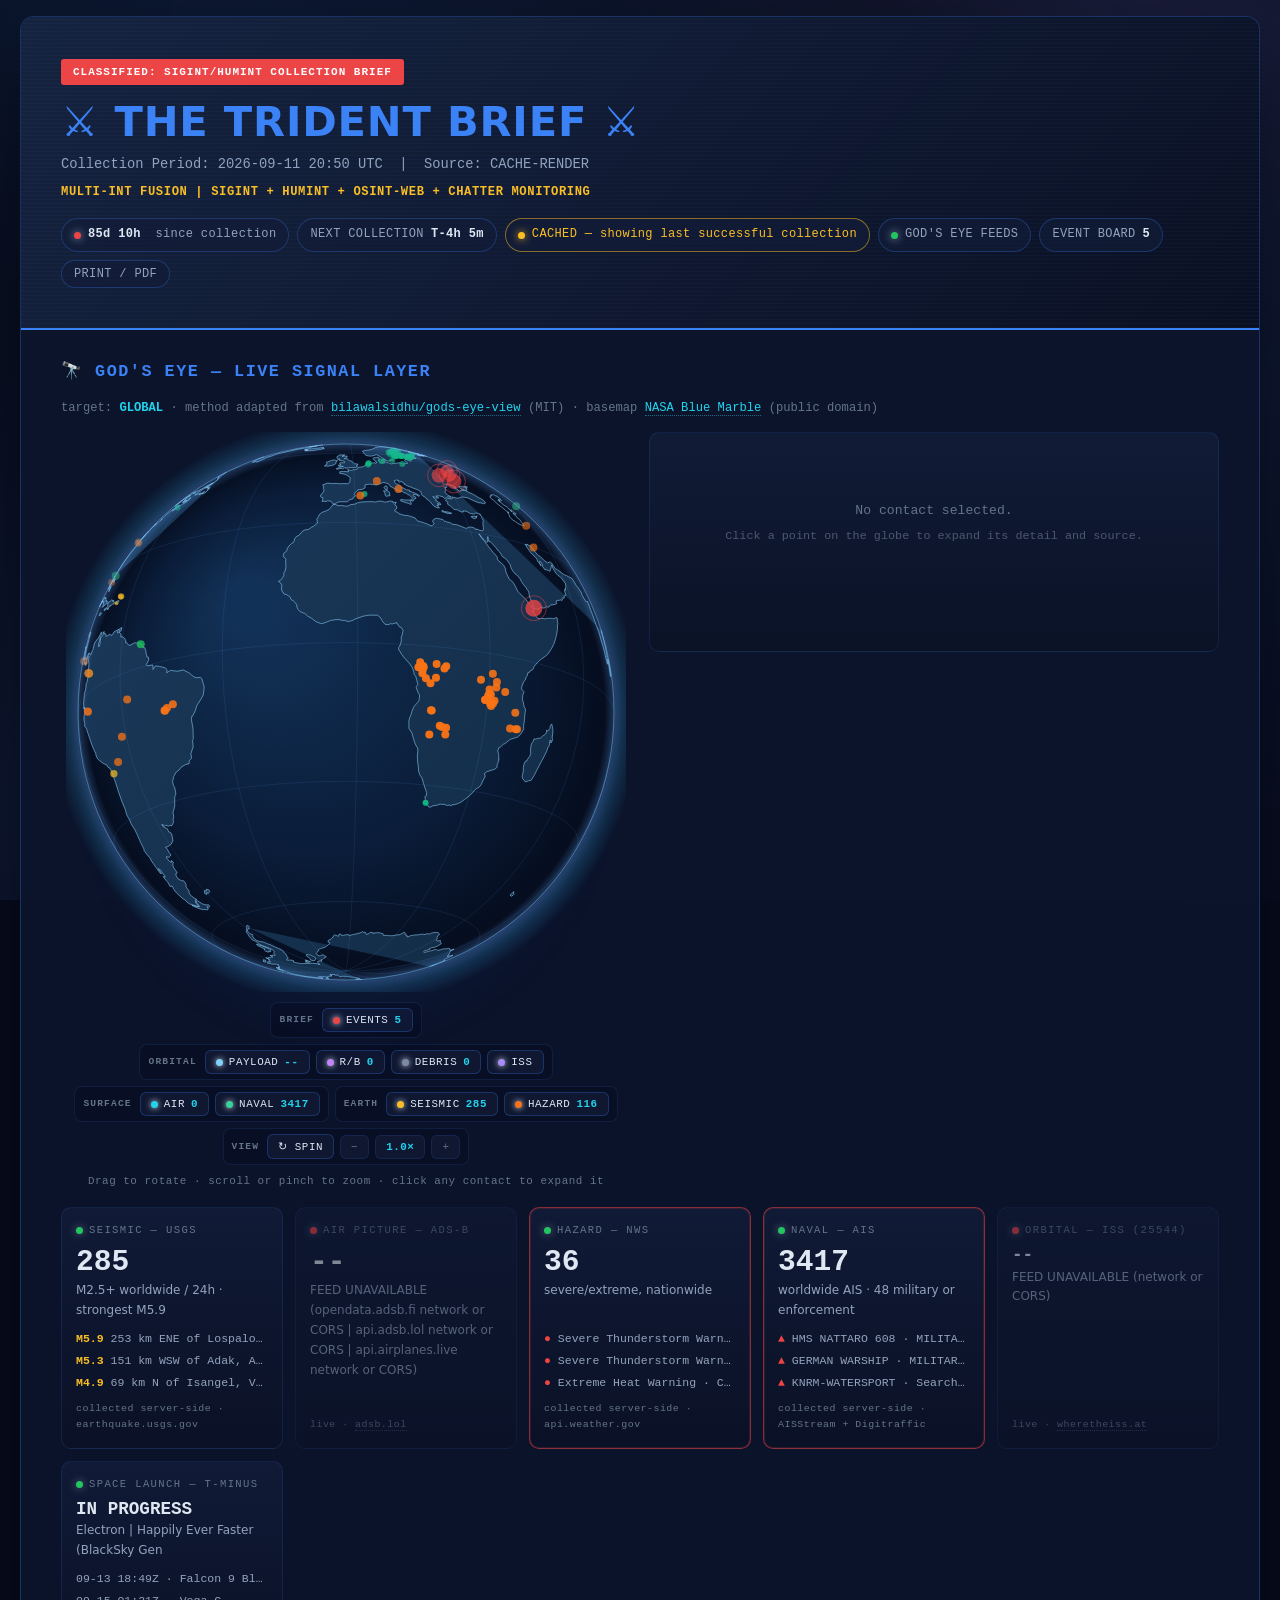
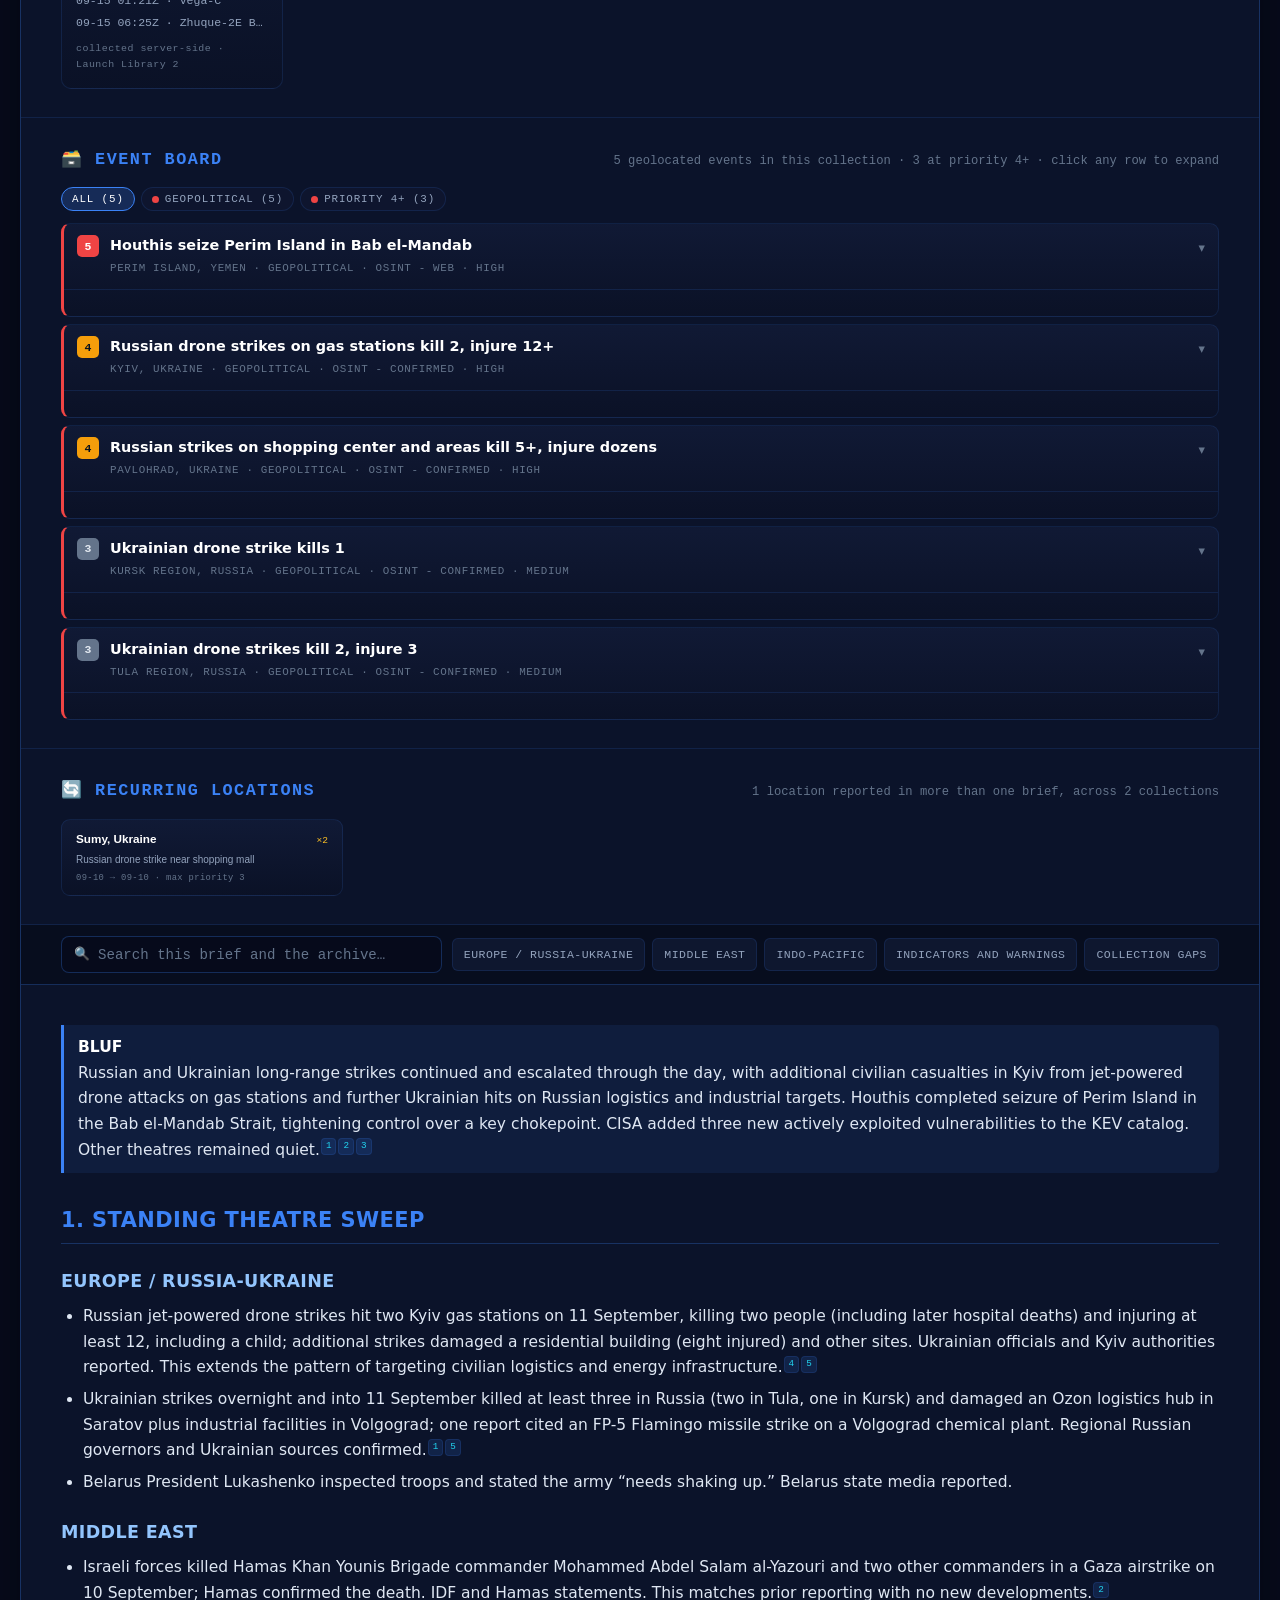
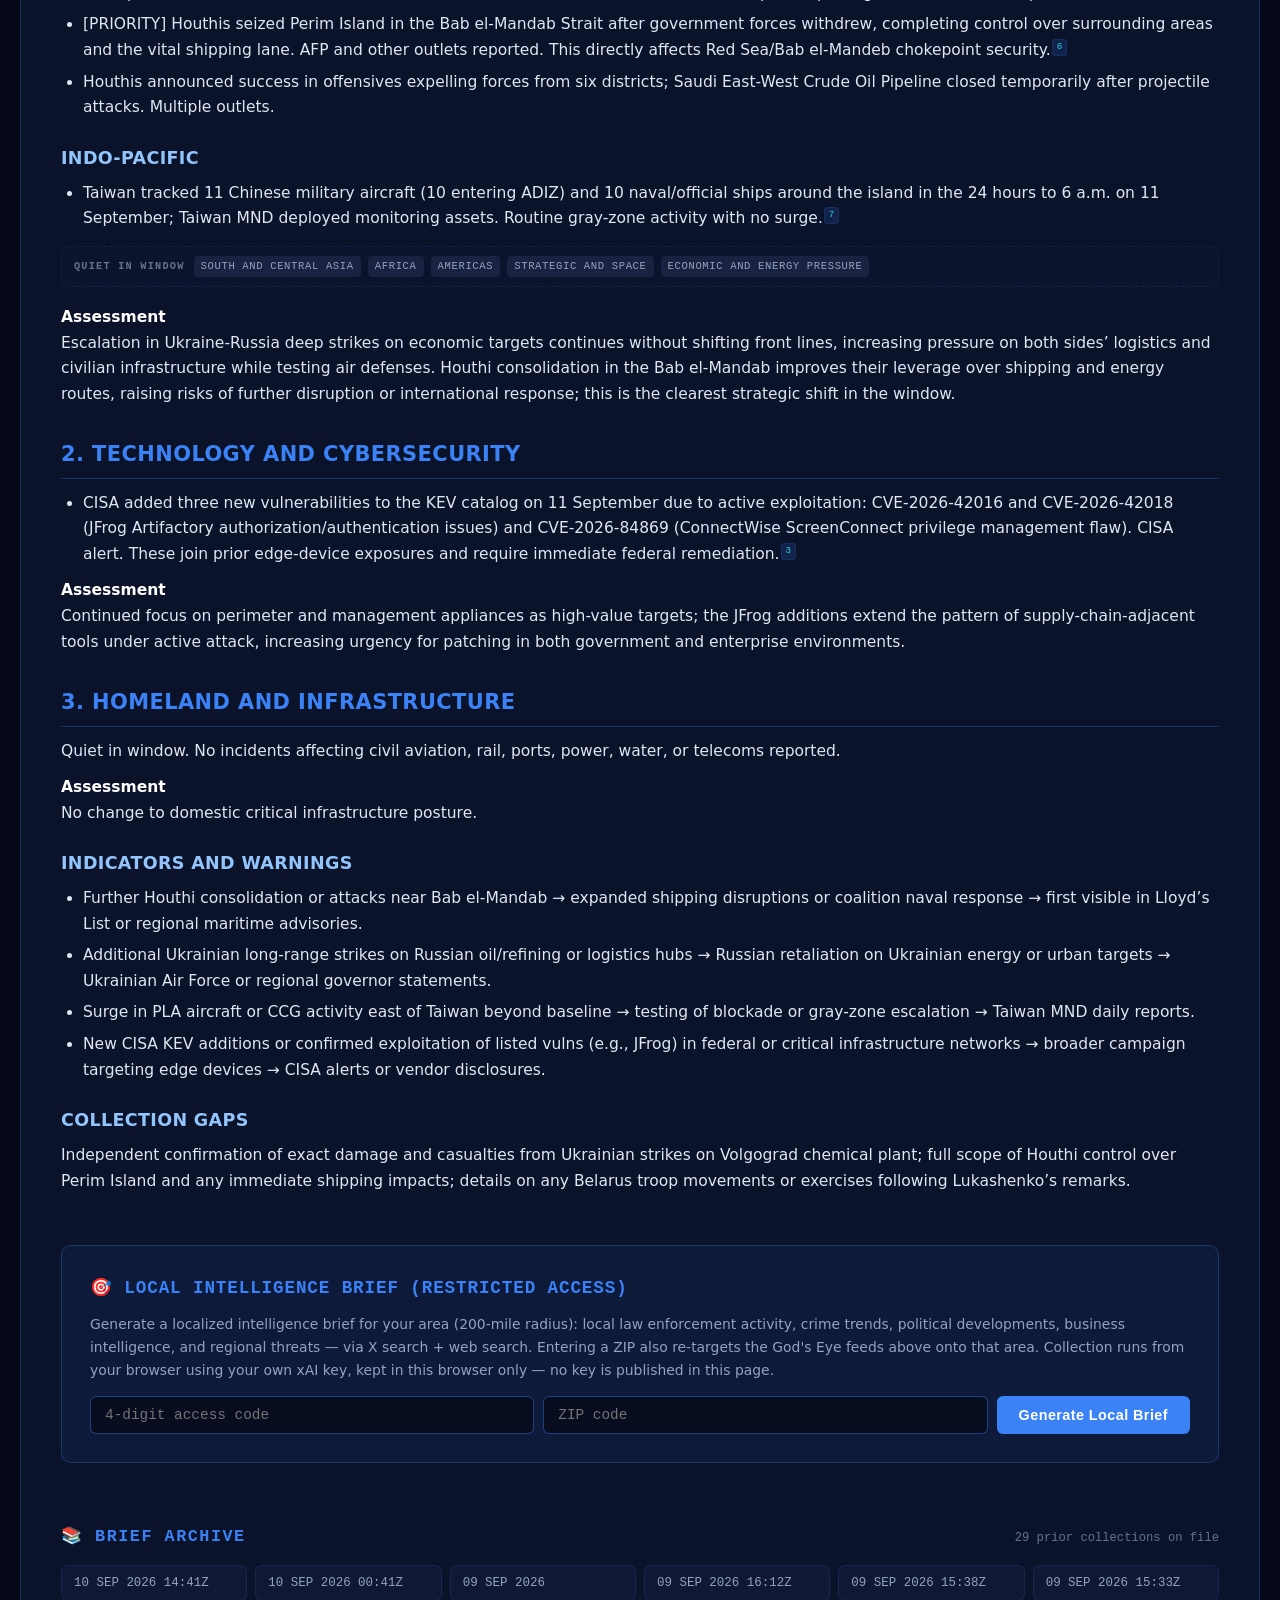
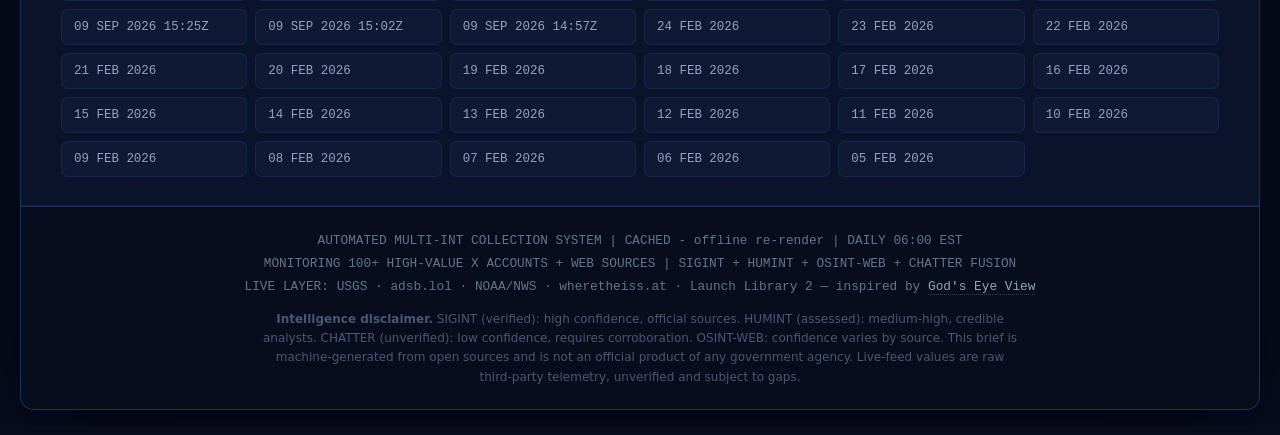
==== commit 3d6a847b: "Add the fly's mushroom body as a novelty detector, drawn as it computes The fruit fly's olfactory ci" ====
--- a/index.html
+++ b/index.html
@@ -117,6 +117,36 @@
 .content a.cite:hover{background:rgba(59,130,246,.4);color:#fff;border-color:var(--blue)}
 @media print{ .content a.cite{color:#333;background:none;border-color:#999} }
 
+/* ---------- mushroom body ---------- */
+.fly-wrap{display:grid;grid-template-columns:1fr 290px;gap:14px;align-items:start}
+#flyCanvas{width:100%;height:auto;display:block;border:1px solid var(--line2);border-radius:10px;
+  background:linear-gradient(180deg,#070d1e,#05091a)}
+.fly-side{min-width:0}
+.fly-read{background:linear-gradient(180deg,rgba(18,28,56,.85),rgba(11,18,38,.85));
+  border:1px solid var(--line2);border-radius:10px;padding:15px;min-height:220px}
+.fly-label{font-family:var(--mono);font-size:.62em;letter-spacing:.14em;text-transform:uppercase;color:var(--ink-faint)}
+.fly-head{color:#fff;font-size:.9em;font-weight:600;line-height:1.45;margin:7px 0 13px;min-height:2.6em}
+.fly-nov{display:flex;align-items:baseline;gap:8px}
+.fly-nov span{font-family:var(--mono);font-size:1.9em;font-weight:700;color:var(--cyan);line-height:1}
+.fly-nov small{font-family:var(--mono);font-size:.62em;letter-spacing:.12em;text-transform:uppercase;color:var(--ink-faint)}
+.fly-bar{height:7px;border-radius:4px;background:rgba(30,41,73,.9);overflow:hidden;margin:9px 0 8px}
+.fly-bar i{display:block;height:100%;width:0;border-radius:4px;transition:width .5s ease;
+  background:linear-gradient(90deg,#f59e0b,#22d3ee)}
+.fly-verdict{font-family:var(--mono);font-size:.68em;letter-spacing:.08em;text-transform:uppercase;margin-bottom:12px}
+.fly-chips{display:flex;flex-wrap:wrap;gap:6px;margin-top:12px}
+.fly-chip{background:rgba(15,23,48,.8);border:1px solid var(--line2);color:var(--ink-dim);cursor:pointer;
+  font-family:var(--mono);font-size:.66em;letter-spacing:.05em;padding:5px 10px;border-radius:6px;
+  max-width:230px;overflow:hidden;text-overflow:ellipsis;white-space:nowrap;transition:.15s;text-align:left}
+.fly-chip:hover{border-color:var(--blue);color:var(--ink)}
+.fly-chip.on{background:rgba(59,130,246,.22);border-color:var(--blue);color:#fff}
+.fly-chip b{color:var(--cyan);margin-right:6px;font-weight:700}
+.fly-foot{display:grid;grid-template-columns:260px 1fr;gap:16px;margin-top:14px;align-items:start}
+.fly-trace{min-width:0}
+#flyTrace{width:100%;height:auto;display:block;margin-top:6px;border:1px solid var(--line2);border-radius:7px;background:rgba(7,13,30,.7)}
+.fly-note{color:var(--ink-faint);font-size:.74em;line-height:1.7;margin:0}
+.fly-note b{color:var(--ink-dim);font-weight:600}
+@media (max-width:860px){ .fly-wrap{grid-template-columns:1fr} .fly-foot{grid-template-columns:1fr} }
+
 /* ---------- quiet-theatre roll-up ---------- */
 .quiet-row{display:flex;flex-wrap:wrap;align-items:baseline;gap:7px;margin:14px 0 18px;
   padding:9px 12px;border:1px dashed var(--line2);border-radius:8px;background:rgba(15,23,48,.5)}
@@ -301,7 +331,7 @@
   <div class="header">
     <div class="badge">CLASSIFIED: SIGINT/HUMINT COLLECTION BRIEF</div>
     <h1>&#9876;&#65039; THE TRIDENT BRIEF &#9876;&#65039;</h1>
-    <div class="meta">Collection Period: 2026-09-11 20:08 UTC &nbsp;|&nbsp; Source: CACHE-RENDER</div>
+    <div class="meta">Collection Period: 2026-09-11 20:50 UTC &nbsp;|&nbsp; Source: CACHE-RENDER</div>
     <div class="sigint">MULTI-INT FUSION | SIGINT + HUMINT + OSINT-WEB + CHATTER MONITORING</div>
     <div class="pills">
       <span class="pill"><span class="dot live" id="freshDot"></span><b id="freshAge">--</b>&nbsp;since collection</span>
@@ -460,6 +490,36 @@
     <div id="localBriefContent"></div>
   </div>
 
+  <!-- ============ MUSHROOM BODY ============ -->
+  <div class="section-band" id="flyBand" style="display:none">
+    <div class="band-head">
+      <h2>&#129439; Mushroom Body &mdash; Novelty Detection</h2>
+      <div class="sub">
+        the fruit fly's olfactory circuit, run on this brief's headlines &middot;
+        <a href="https://www.science.org/doi/10.1126/science.aam9868" target="_blank" rel="noopener">Dasgupta&nbsp;2017</a>,
+        <a href="https://www.pnas.org/content/115/51/13093" target="_blank" rel="noopener">Dasgupta&nbsp;2018</a>
+      </div>
+    </div>
+    <div class="fly-wrap">
+      <canvas id="flyCanvas"></canvas>
+      <div class="fly-side">
+        <div class="fly-read">
+          <div class="fly-label">reading</div>
+          <div class="fly-head" id="flyHead">&mdash;</div>
+          <div class="fly-nov"><span id="flyNovVal">&mdash;</span><small>novelty</small></div>
+          <div class="fly-bar"><i id="flyBar"></i></div>
+          <div class="fly-verdict" id="flyVerdict"></div>
+          <div class="d-rows" id="flyRows"></div>
+        </div>
+      </div>
+    </div>
+    <div class="fly-chips" id="flyChips"></div>
+    <div class="fly-foot">
+      <div class="fly-trace"><div class="fly-label">mean novelty per brief</div><canvas id="flyTrace"></canvas></div>
+      <p class="fly-note" id="flyNote"></p>
+    </div>
+  </div>
+
   <!-- ============ ARCHIVE ============ -->
   <div class="section-band" id="archiveBand" style="display:none">
     <div class="band-head">
@@ -497,7 +557,7 @@
    Data injected at build time
    ===================================================================== */
 const BRIEF_MD   = "**BLUF**  \nRussian and Ukrainian long-range strikes continued and escalated through the day, with additional civilian casualties in Kyiv from jet-powered drone attacks on gas stations and further Ukrainian hits on Russian logistics and industrial targets. Houthis completed seizure of Perim Island in the Bab el-Mandab Strait, tightening control over a key chokepoint. CISA added three new actively exploited vulnerabilities to the KEV catalog. Other theatres remained quiet.[[1]](https://www.reuters.com/world/russian-air-strikes-injure-two-cause-fire-9-storey-apartment-building-kyiv-2026-09-11/)[[2]](https://www.reuters.com/world/middle-east/hamas-says-top-armed-commander-killed-by-israel-2026-09-11/)[[3]](https://www.cisa.gov/news-events/alerts/2026/09/11/cisa-adds-three-known-exploited-vulnerabilities-catalog)\n\n## 1. STANDING THEATRE SWEEP\n\n**EUROPE / RUSSIA-UKRAINE**  \n- Russian jet-powered drone strikes hit two Kyiv gas stations on 11 September, killing two people (including later hospital deaths) and injuring at least 12, including a child; additional strikes damaged a residential building (eight injured) and other sites. Ukrainian officials and Kyiv authorities reported. This extends the pattern of targeting civilian logistics and energy infrastructure.[[4]](https://kyivindependent.com/russian-forces-kill-9-injure-145-across-ukraine-over-past-day-as-moscow-expands-gas-station-strikes-to-kyiv/)[[5]](https://kyivindependent.com/ukraine-war-latest-russia-targets-kyiv-gas-stations-for-second-day/)  \n- Ukrainian strikes overnight and into 11 September killed at least three in Russia (two in Tula, one in Kursk) and damaged an Ozon logistics hub in Saratov plus industrial facilities in Volgograd; one report cited an FP-5 Flamingo missile strike on a Volgograd chemical plant. Regional Russian governors and Ukrainian sources confirmed.[[1]](https://www.reuters.com/world/russian-air-strikes-injure-two-cause-fire-9-storey-apartment-building-kyiv-2026-09-11/)[[5]](https://kyivindependent.com/ukraine-war-latest-russia-targets-kyiv-gas-stations-for-second-day/)  \n- Belarus President Lukashenko inspected troops and stated the army \u201cneeds shaking up.\u201d Belarus state media reported.  \n\n**MIDDLE EAST**  \n- Israeli forces killed Hamas Khan Younis Brigade commander Mohammed Abdel Salam al-Yazouri and two other commanders in a Gaza airstrike on 10 September; Hamas confirmed the death. IDF and Hamas statements. This matches prior reporting with no new developments.[[2]](https://www.reuters.com/world/middle-east/hamas-says-top-armed-commander-killed-by-israel-2026-09-11/)  \n- [PRIORITY] Houthis seized Perim Island in the Bab el-Mandab Strait after government forces withdrew, completing control over surrounding areas and the vital shipping lane. AFP and other outlets reported. This directly affects Red Sea/Bab el-Mandeb chokepoint security.[[6]](https://en.wikipedia.org/wiki/Portal:Current_events/2026_September_11)  \n- Houthis announced success in offensives expelling forces from six districts; Saudi East-West Crude Oil Pipeline closed temporarily after projectile attacks. Multiple outlets.  \n\n**INDO-PACIFIC**  \n- Taiwan tracked 11 Chinese military aircraft (10 entering ADIZ) and 10 naval/official ships around the island in the 24 hours to 6 a.m. on 11 September; Taiwan MND deployed monitoring assets. Routine gray-zone activity with no surge.[[7]](https://www.taiwannews.com.tw/en/news/6438029)  \n\n**SOUTH AND CENTRAL ASIA / AFRICA / AMERICAS / STRATEGIC AND SPACE / ECONOMIC AND ENERGY PRESSURE**  \nAll quiet in window. No verifiable new developments matching standing requirements or otherwise consequential.\n\n**Assessment**  \nEscalation in Ukraine-Russia deep strikes on economic targets continues without shifting front lines, increasing pressure on both sides\u2019 logistics and civilian infrastructure while testing air defenses. Houthi consolidation in the Bab el-Mandab improves their leverage over shipping and energy routes, raising risks of further disruption or international response; this is the clearest strategic shift in the window.\n\n## 2. TECHNOLOGY AND CYBERSECURITY\n\n- CISA added three new vulnerabilities to the KEV catalog on 11 September due to active exploitation: CVE-2026-42016 and CVE-2026-42018 (JFrog Artifactory authorization/authentication issues) and CVE-2026-84869 (ConnectWise ScreenConnect privilege management flaw). CISA alert. These join prior edge-device exposures and require immediate federal remediation.[[3]](https://www.cisa.gov/news-events/alerts/2026/09/11/cisa-adds-three-known-exploited-vulnerabilities-catalog)  \n\n**Assessment**  \nContinued focus on perimeter and management appliances as high-value targets; the JFrog additions extend the pattern of supply-chain-adjacent tools under active attack, increasing urgency for patching in both government and enterprise environments.\n\n## 3. HOMELAND AND INFRASTRUCTURE\n\nQuiet in window. No incidents affecting civil aviation, rail, ports, power, water, or telecoms reported.\n\n**Assessment**  \nNo change to domestic critical infrastructure posture.\n\n**INDICATORS AND WARNINGS**  \n- Further Houthi consolidation or attacks near Bab el-Mandab \u2192 expanded shipping disruptions or coalition naval response \u2192 first visible in Lloyd\u2019s List or regional maritime advisories.  \n- Additional Ukrainian long-range strikes on Russian oil/refining or logistics hubs \u2192 Russian retaliation on Ukrainian energy or urban targets \u2192 Ukrainian Air Force or regional governor statements.  \n- Surge in PLA aircraft or CCG activity east of Taiwan beyond baseline \u2192 testing of blockade or gray-zone escalation \u2192 Taiwan MND daily reports.  \n- New CISA KEV additions or confirmed exploitation of listed vulns (e.g., JFrog) in federal or critical infrastructure networks \u2192 broader campaign targeting edge devices \u2192 CISA alerts or vendor disclosures.\n\n**COLLECTION GAPS**  \nIndependent confirmation of exact damage and casualties from Ukrainian strikes on Volgograd chemical plant; full scope of Houthi control over Perim Island and any immediate shipping impacts; details on any Belarus troop movements or exercises following Lukashenko\u2019s remarks.";
-const BUILT_AT   = "2026-09-11T20:08:25.663579+00:00";
+const BUILT_AT   = "2026-09-11T20:50:10.760485+00:00";
 const IS_STALE   = true;
 const ARCHIVE    = [{"date": "10 SEP 2026 14:41Z", "path": "archive/2026-09-10-1441.md"}, {"date": "10 SEP 2026 00:41Z", "path": "archive/2026-09-10-0041.md"}, {"date": "09 SEP 2026", "path": "archive/2026-09-09.md"}, {"date": "09 SEP 2026 16:12Z", "path": "archive/2026-09-09-1612.md"}, {"date": "09 SEP 2026 15:38Z", "path": "archive/2026-09-09-1538.md"}, {"date": "09 SEP 2026 15:33Z", "path": "archive/2026-09-09-1533.md"}, {"date": "09 SEP 2026 15:25Z", "path": "archive/2026-09-09-1525.md"}, {"date": "09 SEP 2026 15:02Z", "path": "archive/2026-09-09-1502.md"}, {"date": "09 SEP 2026 14:57Z", "path": "archive/2026-09-09-1457.md"}, {"date": "24 FEB 2026", "path": "archive/2026-02-24.md"}, {"date": "23 FEB 2026", "path": "archive/2026-02-23.md"}, {"date": "22 FEB 2026", "path": "archive/2026-02-22.md"}, {"date": "21 FEB 2026", "path": "archive/2026-02-21.md"}, {"date": "20 FEB 2026", "path": "archive/2026-02-20.md"}, {"date": "19 FEB 2026", "path": "archive/2026-02-19.md"}, {"date": "18 FEB 2026", "path": "archive/2026-02-18.md"}, {"date": "17 FEB 2026", "path": "archive/2026-02-17.md"}, {"date": "16 FEB 2026", "path": "archive/2026-02-16.md"}, {"date": "15 FEB 2026", "path": "archive/2026-02-15.md"}, {"date": "14 FEB 2026", "path": "archive/2026-02-14.md"}, {"date": "13 FEB 2026", "path": "archive/2026-02-13.md"}, {"date": "12 FEB 2026", "path": "archive/2026-02-12.md"}, {"date": "11 FEB 2026", "path": "archive/2026-02-11.md"}, {"date": "10 FEB 2026", "path": "archive/2026-02-10.md"}, {"date": "09 FEB 2026", "path": "archive/2026-02-09.md"}, {"date": "08 FEB 2026", "path": "archive/2026-02-08.md"}, {"date": "07 FEB 2026", "path": "archive/2026-02-07.md"}, {"date": "06 FEB 2026", "path": "archive/2026-02-06.md"}, {"date": "05 FEB 2026", "path": "archive/2026-02-05.md"}];
 const EVENTS     = [{"lat": 50.45, "lon": 30.52, "priority": 4, "place": "Kyiv, Ukraine", "headline": "Russian drone strikes on gas stations kill 2, injure 12+", "section": "geopolitical", "classification": "OSINT - CONFIRMED", "confidence": "high", "url": "https://kyivindependent.com/ukraine-war-latest-russia-targets-kyiv-gas-stations-for-second-day/"}, {"lat": 48.57, "lon": 35.02, "priority": 4, "place": "Pavlohrad, Ukraine", "headline": "Russian strikes on shopping center and areas kill 5+, injure dozens", "section": "geopolitical", "classification": "OSINT - CONFIRMED", "confidence": "high", "url": "https://www.kyivpost.com/post/84307"}, {"lat": 51.77, "lon": 36.19, "priority": 3, "place": "Kursk region, Russia", "headline": "Ukrainian drone strike kills 1", "section": "geopolitical", "classification": "OSINT - CONFIRMED", "confidence": "medium", "url": "https://www.reuters.com/world/russian-air-strikes-injure-two-cause-fire-9-storey-apartment-building-kyiv-2026-09-11/"}, {"lat": 54.2, "lon": 37.62, "priority": 3, "place": "Tula region, Russia", "headline": "Ukrainian drone strikes kill 2, injure 3", "section": "geopolitical", "classification": "OSINT - CONFIRMED", "confidence": "medium", "url": "https://www.reuters.com/world/russian-air-strikes-injure-two-cause-fire-9-storey-apartment-building-kyiv-2026-09-11/"}, {"lat": 12.66, "lon": 43.42, "priority": 5, "place": "Perim Island, Yemen", "headline": "Houthis seize Perim Island in Bab el-Mandab", "section": "geopolitical", "classification": "OSINT - WEB", "confidence": "high", "url": "https://en.wikipedia.org/wiki/Portal:Current_events/2026_September_11"}];
@@ -505,6 +565,7 @@
 const COASTLINE  = [[[180, 64.98], [178.71, 64.53], [177.41, 64.61], [178.31, 64.08], [178.91, 63.25], [179.37, 62.98], [179.49, 62.57], [179.23, 62.3], [177.36, 62.52], [174.57, 61.77], [173.68, 61.65], [172.15, 60.95], [170.7, 60.34], [170.33, 59.88], [168.9, 60.57], [166.29, 59.79], [165.84, 60.16], [164.88, 59.73], [163.54, 59.87], [163.22, 59.21], [162.02, 58.24], [162.05, 57.84], [163.19, 57.62], [163.06, 56.16], [162.13, 56.12], [161.7, 55.29], [162.12, 54.86], [160.37, 54.34], [160.02, 53.2], [158.53, 52.96], [158.23, 51.94], [156.79, 51.01], [156.42, 51.7], [155.99, 53.16], [155.43, 55.38], [155.91, 56.77], [156.76, 57.36], [156.81, 57.83], [158.36, 58.06], [160.15, 59.31], [161.87, 60.34], [163.67, 61.14], [164.47, 62.55], [163.26, 62.47], [162.66, 61.64], [160.12, 60.54], [159.3, 61.77], [156.72, 61.43], [154.22, 59.76], [155.04, 59.14], [152.81, 58.88], [151.27, 58.78], [151.34, 59.5], [149.78, 59.66], [148.54, 59.16], [145.49, 59.34], [142.2, 59.04], [138.96, 57.09], [135.13, 54.73], [136.7, 54.6], [137.19, 53.98], [138.16, 53.76], [138.8, 54.25], [139.9, 54.19], [141.35, 53.09], [141.38, 52.24], [140.6, 51.24], [140.51, 50.05], [140.06, 48.45], [138.55, 47.0], [138.22, 46.31], [136.86, 45.14], [135.52, 43.99], [134.87, 43.4], [133.54, 42.81], [132.91, 42.8], [132.28, 43.28], [130.94, 42.55], [130.78, 42.22], [130.4, 42.28], [129.97, 41.94], [129.67, 41.6], [129.71, 40.88], [129.19, 40.66], [129.01, 40.49], [128.63, 40.19], [127.97, 40.03], [127.53, 39.76], [127.5, 39.32], [127.39, 39.21], [127.78, 39.05], [128.35, 38.61], [129.21, 37.43], [129.46, 36.78], [129.47, 35.63], [129.09, 35.08], [128.19, 34.89], [127.39, 34.48], [126.49, 34.39], [126.37, 34.93], [126.56, 35.68], [126.12, 36.73], [126.86, 36.89], [126.17, 37.75], [125.69, 37.94], [125.57, 37.75], [125.28, 37.67], [125.24, 37.86], [124.98, 37.95], [124.71, 38.11], [124.99, 38.55], [125.22, 38.67], [125.13, 38.85], [125.39, 39.39], [125.32, 39.55], [124.74, 39.66], [124.27, 39.93], [122.87, 39.64], [122.13, 39.17], [121.05, 38.9], [121.59, 39.36], [121.38, 39.75], [122.17, 40.42], [121.64, 40.95], [120.77, 40.59], [119.64, 39.9], [119.02, 39.25], [118.04, 39.2], [117.53, 38.74], [118.06, 38.06], [118.88, 37.9], [118.91, 37.45], [119.7, 37.16], [120.82, 37.87], [121.71, 37.48], [122.36, 37.45], [122.52, 36.93], [121.1, 36.65], [120.64, 36.11], [119.66, 35.61], [119.15, 34.91], [120.23, 34.36], [120.62, 33.38], [121.23, 32.46], [121.91, 31.69], [121.89, 30.95], [121.26, 30.68], [121.5, 30.14], [122.09, 29.83], [121.94, 29.02], [121.68, 28.23], [121.13, 28.14], [120.4, 27.05], [119.59, 25.74], [118.66, 24.55], [117.28, 23.62], [115.89, 22.78], [114.76, 22.67], [114.15, 22.22], [113.81, 22.55], [113.24, 22.05], [111.84, 21.55], [110.79, 21.4], [110.51, 20.57], [110.44, 20.34], [109.89, 20.28], [109.63, 21.01], [109.86, 21.4], [108.52, 21.72], [108.05, 21.55], [106.72, 20.7], [105.88, 19.75], [105.66, 19.06], [106.43, 18.0], [107.36, 16.7], [108.27, 16.08], [108.88, 15.28], [109.34, 13.43], [109.2, 11.67], [108.37, 11.01], [107.22, 10.36], [106.41, 9.53], [105.16, 8.6], [104.8, 9.24], [105.08, 9.92], [104.33, 10.49], [103.5, 10.63], [103.09, 11.15], [102.58, 12.19], [101.69, 12.65], [100.83, 12.63], [100.98, 13.41], [100.1, 13.41], [100.02, 12.31], [99.48, 10.85], [99.15, 9.96], [99.22, 9.24], [99.87, 9.21], [100.28, 8.3], [100.46, 7.43], [101.02, 6.86], [101.62, 6.74], [102.14, 6.22], [102.37, 6.13], [102.96, 5.52], [103.38, 4.86], [103.44, 4.18], [103.33, 3.73], [103.43, 3.38], [103.5, 2.79], [103.85, 2.52], [104.25, 1.63], [104.23, 1.29], [103.52, 1.23], [102.57, 1.97], [101.39, 2.76], [101.27, 3.27], [100.7, 3.94], [100.56, 4.77], [100.2, 5.31], [100.31, 6.04], [100.09, 6.46], [99.69, 6.85], [99.52, 7.34], [98.99, 7.91], [98.5, 8.38], [98.34, 7.79], [98.15, 8.35], [98.26, 8.97], [98.55, 9.93], [98.46, 10.68], [98.76, 11.44], [98.43, 12.03], [98.51, 13.12], [98.1, 13.64], [97.78, 14.84], [97.6, 16.1], [97.16, 16.93], [96.51, 16.43], [95.37, 15.71], [94.81, 15.8], [94.19, 16.04], [94.53, 17.28], [94.32, 18.21], [93.54, 19.37], [93.66, 19.73], [93.08, 19.86], [92.37, 20.67], [92.08, 21.19], [92.03, 21.7], [91.83, 22.18], [91.42, 22.77], [90.5, 22.81], [90.59, 22.39], [90.27, 21.84], [89.85, 22.04], [89.7, 21.86], [89.42, 21.97], [89.03, 22.06], [88.89, 21.69], [88.21, 21.7], [86.98, 21.5], [87.03, 20.74], [86.5, 20.15], [85.06, 19.48], [83.94, 18.3], [83.19, 17.67], [82.19, 17.02], [82.19, 16.56], [81.69, 16.31], [80.79, 15.95], [80.32, 15.9], [80.03, 15.14], [80.23, 13.84], [80.29, 13.01], [79.86, 12.06], [79.86, 10.36], [79.34, 10.31], [78.89, 9.55], [79.19, 9.22], [78.28, 8.93], [77.94, 8.25], [77.54, 7.97], [76.59, 8.9], [76.13, 10.3], [75.75, 11.31], [75.4, 11.78], [74.86, 12.74], [74.62, 13.99], [74.44, 14.62], [73.53, 15.99], [73.12, 17.93], [72.82, 19.21], [72.82, 20.42], [72.63, 21.36], [71.18, 20.76], [70.47, 20.88], [69.16, 22.09], [69.64, 22.45], [69.35, 22.84], [68.18, 23.69], [67.44, 23.94], [67.15, 24.66], [66.37, 25.43], [64.53, 25.24], [62.91, 25.22], [61.5, 25.08], [59.62, 25.38], [58.53, 25.61], [57.4, 25.74], [56.97, 26.97], [56.49, 27.14], [55.72, 26.96], [54.72, 26.48], [53.49, 26.81], [52.48, 27.58], [51.52, 27.87], [50.85, 28.81], [50.12, 30.15], [49.58, 29.99], [48.94, 30.32], [48.57, 29.93], [47.97, 29.98], [48.18, 29.53], [48.09, 29.31], [48.42, 28.55], [48.81, 27.69], [49.3, 27.46], [49.47, 27.11], [50.15, 26.69], [50.21, 26.28], [50.11, 25.94], [50.24, 25.61], [50.53, 25.33], [50.66, 25.0], [50.81, 24.75], [50.74, 25.48], [51.01, 26.01], [51.29, 26.11], [51.59, 25.8], [51.61, 25.22], [51.39, 24.63], [51.58, 24.25], [51.76, 24.29], [51.79, 24.02], [52.58, 24.18], [53.4, 24.15], [54.01, 24.12], [54.69, 24.8], [55.44, 25.44], [56.07, 26.06], [56.36, 26.4], [56.49, 26.31], [56.39, 25.9], [56.26, 25.71], [56.4, 24.92], [56.85, 24.24], [57.4, 23.88], [58.14, 23.75], [58.73, 23.57], [59.18, 22.99], [59.45, 22.66], [59.81, 22.53], [59.81, 22.31], [59.44, 21.71], [59.28, 21.43], [58.86, 21.11], [58.49, 20.43], [58.03, 20.48], [57.83, 20.24], [57.67, 19.74], [57.79, 19.07], [57.69, 18.94], [57.23, 18.95], [56.61, 18.57], [56.51, 18.09], [56.28, 17.88], [55.66, 17.88], [55.27, 17.63], [55.27, 17.23], [54.79, 16.95], [54.24, 17.04], [53.57, 16.71], [53.11, 16.65], [52.39, 16.38], [52.19, 15.94], [52.17, 15.6], [51.17, 15.18], [49.57, 14.71], [48.68, 14.0], [48.24, 13.95], [47.94, 14.01], [47.35, 13.59], [46.72, 13.4], [45.88, 13.35], [45.63, 13.29], [45.41, 13.03], [45.14, 12.95], [44.99, 12.7], [44.49, 12.72], [44.18, 12.59], [43.48, 12.64], [43.22, 13.22], [43.25, 13.77], [43.09, 14.06], [42.89, 14.8], [42.6, 15.21], [42.81, 15.26], [42.7, 15.72], [42.82, 15.91], [42.78, 16.35], [42.65, 16.77], [42.35, 17.08], [42.27, 17.47], [41.75, 17.83], [41.22, 18.67], [40.94, 19.49], [40.25, 20.17], [39.8, 20.34], [39.14, 21.29], [39.02, 21.99], [39.07, 22.58], [38.49, 23.69], [38.02, 24.08], [37.48, 24.29], [37.15, 24.86], [37.21, 25.08], [36.93, 25.6], [36.64, 25.83], [36.25, 26.57], [35.64, 27.38], [35.13, 28.06], [34.63, 28.06], [34.79, 28.61], [34.83, 28.96], [34.96, 29.36], [34.92, 29.5], [34.64, 29.1], [34.43, 28.34], [34.15, 27.82], [33.92, 27.65], [33.59, 27.97], [33.14, 28.42], [32.42, 29.85], [32.32, 29.76], [32.73, 28.71], [33.35, 27.7], [34.1, 26.14], [34.47, 25.6], [34.8, 25.03], [35.69, 23.93], [35.49, 23.75], [35.53, 23.1], [36.69, 22.2], [36.87, 22], [37.19, 21.02], [36.97, 20.84], [37.11, 19.81], [37.48, 18.61], [37.86, 18.37], [38.41, 18.0], [38.99, 16.84], [39.27, 15.92], [39.81, 15.44], [41.18, 14.49], [41.73, 13.92], [42.28, 13.34], [42.59, 13.0], [43.08, 12.7], [43.32, 12.39], [43.29, 11.97], [42.72, 11.74], [43.15, 11.46], [43.47, 11.28], [43.67, 10.86], [44.12, 10.45], [44.61, 10.44], [45.56, 10.7], [46.65, 10.82], [47.53, 11.13], [48.02, 11.19], [48.38, 11.38], [48.95, 11.41], [49.27, 11.43], [49.73, 11.58], [50.26, 11.68], [50.73, 12.02], [51.11, 12.02], [51.13, 11.75], [51.04, 11.17], [51.05, 10.64], [50.83, 10.28], [50.55, 9.2], [50.07, 8.08], [49.45, 6.8], [48.59, 5.34], [47.74, 4.22], [46.56, 2.86], [45.56, 2.05], [44.07, 1.05], [43.14, 0.29], [42.04, -0.92], [41.81, -1.45], [41.59, -1.68], [40.88, -2.08], [40.64, -2.5], [40.26, -2.57], [40.12, -3.28], [39.8, -3.68], [39.6, -4.35], [39.2, -4.68], [38.74, -5.91], [38.8, -6.48], [39.44, -6.84], [39.47, -7.1], [39.19, -7.7], [39.25, -8.01], [39.19, -8.49], [39.54, -9.11], [39.95, -10.1], [40.32, -10.32], [40.48, -10.77], [40.44, -11.76], [40.56, -12.64], [40.6, -14.2], [40.78, -14.69], [40.48, -15.41], [40.09, -16.1], [39.45, -16.72], [38.54, -17.1], [37.41, -17.59], [36.28, -18.66], [35.9, -18.84], [35.2, -19.55], [34.79, -19.78], [34.7, -20.5], [35.18, -21.25], [35.37, -21.84], [35.39, -22.14], [35.56, -22.09], [35.53, -23.07], [35.37, -23.54], [35.61, -23.71], [35.46, -24.12], [35.04, -24.48], [34.22, -24.82], [33.01, -25.36], [32.57, -25.73], [32.66, -26.15], [32.92, -26.22], [32.83, -26.74], [32.58, -27.47], [32.46, -28.3], [32.2, -28.75], [31.52, -29.26], [31.33, -29.4], [30.9, -29.91], [30.62, -30.42], [30.06, -31.14], [28.93, -32.17], [28.22, -32.77], [27.46, -33.23], [26.42, -33.61], [25.91, -33.67], [25.78, -33.94], [25.17, -33.8], [24.68, -33.99], [23.59, -33.79], [22.99, -33.92], [22.57, -33.86], [21.54, -34.26], [20.69, -34.42], [20.07, -34.8], [19.62, -34.82], [19.19, -34.46], [18.86, -34.44], [18.42, -34.0], [18.38, -34.14], [18.24, -33.87], [18.25, -33.28], [17.93, -32.61], [18.25, -32.43], [18.22, -31.66], [17.57, -30.73], [17.06, -29.88], [16.34, -28.58], [15.6, -27.82], [15.21, -27.09], [14.99, -26.12], [14.74, -25.39], [14.41, -23.85], [14.39, -22.66], [14.26, -22.11], [13.87, -21.7], [13.35, -20.87], [12.83, -19.67], [12.61, -19.05], [11.79, -18.07], [11.73, -17.3], [11.64, -16.67], [11.78, -15.79], [12.12, -14.88], [12.18, -14.45], [12.5, -13.55], [12.74, -13.14], [13.31, -12.48], [13.63, -12.04], [13.74, -11.3], [13.69, -10.73], [13.39, -10.37], [13.12, -9.77], [12.88, -9.17], [12.93, -8.96], [13.24, -8.56], [12.93, -7.6], [12.73, -6.93], [12.23, -6.29], [12.32, -6.1], [12.18, -5.79], [11.91, -5.04], [11.09, -3.98], [10.07, -2.97], [9.41, -2.14], [8.8, -1.11], [8.83, -0.78], [9.05, -0.46], [9.29, 0.27], [9.49, 1.01], [9.31, 1.16], [9.65, 2.28], [9.8, 3.07], [9.4, 3.73], [8.95, 3.9], [8.74, 4.35], [8.49, 4.5], [8.5, 4.77], [7.46, 4.41], [7.08, 4.46], [6.7, 4.24], [5.9, 4.26], [5.36, 4.89], [5.03, 5.61], [4.33, 6.27], [3.57, 6.26], [2.69, 6.26], [1.87, 6.14], [1.06, 5.93], [-0.51, 5.34], [-1.06, 5.0], [-1.96, 4.71], [-2.86, 4.99], [-3.31, 4.98], [-4.01, 5.18], [-4.65, 5.17], [-5.83, 4.99], [-6.53, 4.71], [-7.52, 4.34], [-7.71, 4.36], [-7.97, 4.36], [-9.0, 4.83], [-9.91, 5.59], [-10.77, 6.14], [-11.44, 6.79], [-11.71, 6.86], [-12.43, 7.26], [-12.95, 7.8], [-13.12, 8.16], [-13.25, 8.9], [-13.69, 9.49], [-14.07, 9.89], [-14.33, 10.02], [-14.58, 10.21], [-14.69, 10.66], [-14.84, 10.88], [-15.13, 11.04], [-15.66, 11.46], [-16.09, 11.52], [-16.31, 11.81], [-16.31, 11.96], [-16.61, 12.17], [-16.68, 12.38], [-16.84, 13.15], [-16.71, 13.59], [-17.13, 14.37], [-17.63, 14.73], [-17.19, 14.92], [-16.7, 15.62], [-16.46, 16.14], [-16.55, 16.67], [-16.27, 17.17], [-16.15, 18.11], [-16.26, 19.1]], [[-77.88, 7.22], [-78.21, 7.51], [-78.43, 8.05], [-78.18, 8.32], [-78.44, 8.39], [-78.62, 8.72], [-79.12, 9.0], [-79.56, 8.93], [-79.76, 8.58], [-80.16, 8.33], [-80.38, 8.3], [-80.48, 8.09], [-80.0, 7.55], [-80.28, 7.42], [-80.42, 7.27], [-80.89, 7.22], [-81.06, 7.82], [-81.19, 7.65], [-81.52, 7.71], [-81.72, 8.11], [-82.13, 8.18], [-82.39, 8.29], [-82.61, 8.29], [-82.82, 8.29], [-82.85, 8.07], [-82.97, 8.23], [-83.51, 8.45], [-83.71, 8.66], [-83.6, 8.83], [-83.63, 9.05], [-83.91, 9.29], [-84.3, 9.49], [-84.65, 9.62], [-84.71, 9.91], [-84.98, 10.09], [-84.91, 9.8], [-85.11, 9.56], [-85.34, 9.83], [-85.66, 9.93], [-85.8, 10.13], [-85.79, 10.44], [-85.66, 10.75], [-85.8, 10.82], [-85.94, 10.9], [-85.71, 11.09], [-86.06, 11.4], [-86.53, 11.81], [-86.75, 12.14], [-87.17, 12.46], [-87.67, 12.91], [-87.56, 13.06], [-87.39, 12.91], [-87.32, 12.98], [-87.49, 13.3], [-87.64, 13.34], [-87.79, 13.38], [-87.9, 13.15], [-88.48, 13.16], [-88.84, 13.26], [-89.26, 13.46], [-89.81, 13.52], [-90.1, 13.74], [-90.61, 13.91], [-91.23, 13.93], [-91.69, 14.13], [-92.23, 14.54], [-93.36, 15.62], [-93.88, 15.94], [-94.69, 16.2], [-95.25, 16.13], [-96.05, 15.75], [-96.56, 15.65], [-97.26, 15.92], [-98.01, 16.11], [-98.95, 16.57], [-99.7, 16.71], [-100.83, 17.17], [-101.67, 17.65], [-101.92, 17.92], [-102.48, 17.98], [-103.5, 18.29], [-103.92, 18.75], [-104.99, 19.32], [-105.49, 19.95], [-105.73, 20.43], [-105.4, 20.53], [-105.5, 20.82], [-105.27, 21.08], [-105.27, 21.42], [-105.6, 21.87], [-105.69, 22.27], [-106.03, 22.77], [-106.91, 23.77], [-107.92, 24.55], [-108.4, 25.17], [-109.26, 25.58], [-109.44, 25.82], [-109.29, 26.44], [-109.8, 26.68], [-110.39, 27.16], [-110.64, 27.86], [-111.18, 27.94], [-111.76, 28.47], [-112.23, 28.95], [-112.27, 29.27], [-112.81, 30.02], [-113.16, 30.79], [-113.15, 31.17], [-113.87, 31.57], [-114.21, 31.52], [-114.78, 31.8], [-114.94, 31.39], [-114.77, 30.91], [-114.67, 30.16], [-114.33, 29.75], [-113.59, 29.06], [-113.42, 28.83], [-113.27, 28.75], [-113.14, 28.41], [-112.96, 28.43], [-112.76, 27.78], [-112.46, 27.53], [-112.24, 27.17], [-111.62, 26.66], [-111.28, 25.73], [-110.99, 25.29], [-110.71, 24.83], [-110.66, 24.3], [-110.17, 24.27], [-109.77, 23.81], [-109.41, 23.36], [-109.43, 23.19], [-109.85, 22.82], [-110.03, 22.82], [-110.3, 23.43], [-110.95, 24.0], [-111.67, 24.48], [-112.18, 24.74], [-112.15, 25.47], [-112.3, 26.01], [-112.78, 26.32], [-113.46, 26.77], [-113.6, 26.64], [-113.85, 26.9], [-114.47, 27.14], [-115.06, 27.72], [-114.98, 27.8], [-114.57, 27.74], [-114.2, 28.12], [-114.16, 28.57], [-114.93, 29.28], [-115.52, 29.56], [-115.89, 30.18], [-116.26, 30.84], [-116.72, 31.64], [-117.13, 32.54], [-117.3, 33.05], [-117.94, 33.62], [-118.41, 33.74], [-118.52, 34.03], [-119.08, 34.08], [-119.44, 34.35], [-120.37, 34.45], [-120.62, 34.61], [-120.74, 35.16], [-121.71, 36.16], [-122.55, 37.55], [-122.51, 37.78], [-122.95, 38.11], [-123.73, 38.95], [-123.87, 39.77], [-124.4, 40.31], [-124.18, 41.14], [-124.21, 42.0], [-124.53, 42.77], [-124.14, 43.71], [-124.02, 44.62], [-123.9, 45.52], [-124.08, 46.86], [-124.4, 47.72], [-124.69, 48.18], [-124.57, 48.38], [-123.12, 48.04], [-122.59, 47.1], [-122.34, 47.36], [-122.5, 48.18], [-122.84, 49], [-122.97, 49.0], [-124.91, 49.98], [-125.62, 50.42], [-127.44, 50.83], [-127.99, 51.72], [-127.85, 52.33], [-129.13, 52.76], [-129.31, 53.56], [-130.51, 54.29], [-130.54, 54.8], [-131.09, 55.18], [-131.97, 55.5], [-132.25, 56.37], [-133.54, 57.18], [-134.08, 58.12], [-135.04, 58.19], [-136.63, 58.21], [-137.8, 58.5], [-139.87, 59.54], [-140.83, 59.73], [-142.57, 60.08], [-143.96, 60.0], [-145.93, 60.46], [-147.11, 60.88], [-148.22, 60.67], [-148.02, 59.98], [-148.57, 59.91], [-149.73, 59.71], [-150.61, 59.37], [-151.72, 59.16], [-151.86, 59.74], [-151.41, 60.73], [-150.35, 61.03], [-150.62, 61.28], [-151.9, 60.73], [-152.58, 60.06], [-154.02, 59.35], [-153.29, 58.86], [-154.23, 58.15], [-155.31, 57.73], [-156.31, 57.42], [-156.56, 56.98], [-158.12, 56.46], [-158.43, 55.99], [-159.6, 55.57], [-160.29, 55.64], [-161.22, 55.36], [-162.24, 55.02], [-163.07, 54.69], [-164.79, 54.4], [-164.94, 54.57], [-163.85, 55.04], [-162.87, 55.35], [-161.8, 55.89], [-160.56, 56.01], [-160.07, 56.42], [-158.68, 57.02], [-158.46, 57.22], [-157.72, 57.57], [-157.55, 58.33], [-157.04, 58.92], [-158.19, 58.62], [-158.52, 58.79], [-159.06, 58.42], [-159.71, 58.93], [-159.98, 58.57], [-160.36, 59.07], [-161.36, 58.67], [-161.97, 58.67], [-162.05, 59.27], [-161.87, 59.63], [-162.52, 59.99], [-163.82, 59.8], [-164.66, 60.27], [-165.35, 60.51], [-165.35, 61.07], [-166.12, 61.5], [-165.73, 62.07], [-164.92, 62.63], [-164.56, 63.15], [-163.75, 63.22], [-163.07, 63.06], [-162.26, 63.54], [-161.53, 63.46], [-160.77, 63.77], [-160.96, 64.22], [-161.52, 64.4], [-160.78, 64.79], [-161.39, 64.78], [-162.45, 64.56], [-162.76, 64.34], [-163.55, 64.56], [-164.96, 64.45], [-166.43, 64.69], [-166.85, 65.09], [-168.11, 65.67], [-166.71, 66.09], [-164.47, 66.58], [-163.65, 66.58], [-163.79, 66.08], [-161.68, 66.12], [-162.49, 66.74], [-163.72, 67.12], [-164.43, 67.62], [-165.39, 68.04], [-166.76, 68.36], [-166.2, 68.88], [-164.43, 68.92], [-163.17, 69.37], [-162.93, 69.86], [-161.91, 70.33], [-160.93, 70.45], [-159.04, 70.89], [-158.12, 70.82], [-156.58, 71.36], [-155.07, 71.15], [-154.34, 70.7], [-153.9, 70.89], [-152.21, 70.83], [-152.27, 70.6], [-150.74, 70.43], [-149.72, 70.53], [-147.61, 70.21], [-145.69, 70.12], [-144.92, 69.99], [-143.59, 70.15], [-142.07, 69.85], [-140.99, 69.71], [-139.12, 69.47], [-137.55, 68.99], [-136.5, 68.9], [-135.63, 69.32], [-134.41, 69.63], [-132.93, 69.51], [-131.43, 69.94], [-129.79, 70.19], [-129.11, 69.78], [-128.36, 70.01], [-128.14, 70.48], [-127.45, 70.38], [-125.76, 69.48], [-124.42, 70.16], [-124.29, 69.4], [-123.06, 69.56], [-122.68, 69.86], [-121.47, 69.8], [-119.94, 69.38], [-117.6, 69.01], [-116.23, 68.84], [-115.25, 68.91], [-113.9, 68.4], [-115.3, 67.9], [-113.5, 67.69], [-110.8, 67.81], [-109.95, 67.98], [-108.88, 67.38], [-107.79, 67.89], [-108.81, 68.31], [-108.17, 68.65], [-106.95, 68.7], [-106.15, 68.8], [-105.34, 68.56], [-104.34, 68.02], [-103.22, 68.1], [-101.45, 67.65], [-99.9, 67.81], [-98.44, 67.78], [-98.56, 68.4], [-97.67, 68.58], [-96.12, 68.24], [-96.13, 67.29], [-95.49, 68.09], [-94.68, 68.06], [-94.23, 69.07], [-95.3, 69.69], [-96.47, 70.09], [-96.39, 71.19], [-95.21, 71.92], [-93.89, 71.76], [-92.88, 71.32], [-91.52, 70.19], [-92.41, 69.7], [-90.55, 69.5], [-90.55, 68.47], [-89.22, 69.26], [-88.02, 68.62], [-88.32, 67.87], [-87.35, 67.2], [-86.31, 67.92], [-85.58, 68.78], [-85.52, 69.88], [-84.1, 69.81], [-82.62, 69.66], [-81.28, 69.16], [-81.22, 68.67], [-81.96, 68.13], [-81.26, 67.6], [-81.39, 67.11], [-83.34, 66.41], [-84.74, 66.26], [-85.77, 66.56], [-86.07, 66.06], [-87.03, 65.21], [-87.32, 64.78], [-88.48, 64.1], [-89.91, 64.03], [-90.7, 63.61], [-90.77, 62.96], [-91.93, 62.84], [-93.16, 62.02], [-94.24, 60.9], [-94.63, 60.11], [-94.68, 58.95], [-93.22, 58.78], [-92.76, 57.85], [-92.3, 57.09], [-90.9, 57.28], [-89.04, 56.85], [-88.04, 56.47], [-87.32, 56.0], [-86.07, 55.72], [-85.01, 55.3], [-83.36, 55.24], [-82.27, 55.15], [-82.44, 54.28], [-82.13, 53.28], [-81.4, 52.16], [-79.91, 51.21], [-79.14, 51.53], [-78.6, 52.56], [-79.12, 54.14], [-79.83, 54.67], [-78.23, 55.14], [-77.1, 55.84], [-76.54, 56.53], [-76.62, 57.2], [-77.3, 58.05], [-78.52, 58.8], [-77.34, 59.85], [-77.77, 60.76], [-78.11, 62.32], [-77.41, 62.55], [-75.7, 62.28], [-74.67, 62.18], [-73.84, 62.44], [-72.91, 62.11], [-71.68, 61.53], [-71.37, 61.14], [-69.59, 61.06], [-69.62, 60.22], [-69.29, 58.96], [-68.37, 58.8], [-67.65, 58.21], [-66.2, 58.77], [-65.25, 59.87], [-64.58, 60.34], [-63.8, 59.44], [-62.5, 58.17], [-61.4, 56.97], [-61.8, 56.34], [-60.47, 55.78], [-59.57, 55.2], [-57.98, 54.95], [-57.33, 54.63], [-56.94, 53.78], [-56.16, 53.65], [-55.76, 53.27], [-55.68, 52.15], [-56.41, 51.77], [-57.13, 51.42], [-58.77, 51.06], [-60.03, 50.24], [-61.72, 50.08], [-63.86, 50.29], [-65.36, 50.3], [-66.4, 50.23], [-67.24, 49.51], [-68.51, 49.07], [-69.95, 47.74], [-71.1, 46.82], [-70.26, 46.99], [-68.65, 48.3], [-66.55, 49.13], [-65.06, 49.23], [-64.17, 48.74], [-65.12, 48.07], [-64.8, 46.99], [-64.47, 46.24], [-63.17, 45.74], [-61.52, 45.88], [-60.52, 47.01], [-60.45, 46.28], [-59.8, 45.92], [-61.04, 45.27], [-63.25, 44.67], [-64.25, 44.27], [-65.36, 43.55], [-66.12, 43.62], [-66.16, 44.47], [-64.43, 45.29], [-66.03, 45.26], [-67.14, 45.14], [-66.96, 44.81], [-68.03, 44.33], [-69.06, 43.98], [-70.12, 43.68], [-70.65, 43.09], [-70.81, 42.87], [-70.83, 42.33], [-70.49, 41.8], [-70.08, 41.78], [-70.18, 42.14], [-69.88, 41.92], [-69.97, 41.64], [-70.64, 41.47], [-71.12, 41.49], [-71.85, 41.32], [-72.29, 41.27], [-72.88, 41.22], [-73.71, 40.93], [-72.24, 41.12], [-71.95, 40.93], [-73.35, 40.63], [-73.98, 40.63], [-73.95, 40.75], [-74.26, 40.47], [-73.96, 40.43], [-74.18, 39.71], [-74.91, 38.94], [-74.98, 39.2], [-75.2, 39.25], [-75.53, 39.5], [-75.32, 38.96], [-75.07, 38.78], [-75.06, 38.4], [-75.38, 38.02], [-75.94, 37.22], [-76.03, 37.26], [-75.72, 37.94], [-76.23, 38.32], [-76.35, 39.15], [-76.54, 38.72], [-76.33, 38.08], [-76.99, 38.24], [-76.3, 37.92], [-76.26, 36.97], [-75.97, 36.9], [-75.87, 36.55], [-75.73, 35.55], [-76.36, 34.81], [-77.4, 34.51], [-78.05, 33.93], [-78.55, 33.86], [-79.06, 33.49], [-79.2, 33.16], [-80.3, 32.51], [-80.86, 32.03], [-81.34, 31.44], [-81.49, 30.73], [-81.31, 30.04], [-80.98, 29.18], [-80.54, 28.47], [-80.53, 28.04], [-80.06, 26.88], [-80.09, 26.21], [-80.13, 25.82], [-80.38, 25.21], [-80.68, 25.08], [-81.17, 25.2], [-81.33, 25.64], [-81.71, 25.87], [-82.24, 26.73], [-82.71, 27.5], [-82.86, 27.89], [-82.65, 28.55], [-82.93, 29.1], [-83.71, 29.94], [-84.1, 30.09], [-85.11, 29.64], [-85.29, 29.69], [-85.77, 30.15], [-86.4, 30.4], [-87.53, 30.27], [-88.42, 30.38], [-89.18, 30.32], [-89.59, 30.16], [-89.41, 29.89], [-89.43, 29.49], [-89.22, 29.29], [-89.41, 29.16], [-89.78, 29.31], [-90.15, 29.12], [-90.88, 29.15], [-91.63, 29.68], [-92.5, 29.55], [-93.23, 29.78], [-93.85, 29.71], [-94.69, 29.48], [-95.6, 28.74], [-96.59, 28.31], [-97.14, 27.83], [-97.37, 27.38], [-97.38, 26.69], [-97.33, 26.21], [-97.14, 25.87], [-97.53, 24.99], [-97.7, 24.27], [-97.78, 22.93], [-97.87, 22.44], [-97.7, 21.9], [-97.39, 21.41], [-97.19, 20.64], [-96.53, 19.89], [-96.29, 19.32], [-95.9, 18.83], [-94.84, 18.56], [-94.43, 18.14], [-93.55, 18.42], [-92.79, 18.52], [-92.04, 18.7], [-91.41, 18.88], [-90.77, 19.28], [-90.53, 19.87], [-90.45, 20.71], [-90.28, 21.0], [-89.6, 21.26], [-88.54, 21.49], [-87.66, 21.46], [-87.05, 21.54], [-86.81, 21.33], [-86.85, 20.85], [-87.38, 20.26], [-87.62, 19.65], [-87.44, 19.47], [-87.59, 19.04], [-87.84, 18.26], [-88.09, 18.52], [-88.3, 18.5], [-88.3, 18.35], [-88.11, 18.35], [-88.12, 18.08], [-88.29, 17.64], [-88.2, 17.49], [-88.3, 17.13], [-88.24, 17.04], [-88.36, 16.53], [-88.55, 16.27], [-88.73, 16.23], [-88.93, 15.89], [-88.6, 15.71], [-88.52, 15.86], [-88.19, 15.72], [-88.12, 15.69], [-87.9, 15.86], [-87.62, 15.88], [-87.52, 15.8], [-87.37, 15.85], [-86.9, 15.76], [-86.44, 15.78], [-86.12, 15.89], [-86.0, 16.01], [-85.68, 15.95], [-85.44, 15.89], [-85.18, 15.91], [-84.98, 16.0], [-84.53, 15.86], [-84.37, 15.84], [-84.06, 15.65], [-83.77, 15.42], [-83.41, 15.27], [-83.15, 15.0], [-83.23, 14.9], [-83.28, 14.68], [-83.18, 14.31], [-83.41, 13.97], [-83.52, 13.57], [-83.55, 13.13], [-83.5, 12.87], [-83.47, 12.42], [-83.63, 12.32], [-83.72, 11.89], [-83.65, 11.63], [-83.86, 11.37], [-83.81, 11.1], [-83.66, 10.94], [-83.59, 10.79], [-83.4, 10.4], [-83.02, 9.99], [-82.55, 9.57]], [[-16.26, 19.1], [-16.38, 19.59], [-16.28, 20.09], [-16.54, 20.57], [-17.06, 21.0], [-17.02, 21.42], [-16.97, 21.89], [-16.59, 22.16], [-16.26, 22.68], [-16.33, 23.02], [-15.98, 23.72], [-15.43, 24.36], [-15.09, 24.52], [-14.82, 25.1], [-14.8, 25.64], [-14.44, 26.25], [-13.77, 26.62], [-13.14, 27.64], [-12.62, 28.04], [-11.69, 28.15], [-10.9, 28.83], [-10.4, 29.1], [-9.56, 29.93], [-9.81, 31.18], [-9.43, 32.04], [-9.3, 32.56], [-8.66, 33.24], [-7.65, 33.7], [-6.91, 34.11], [-6.24, 35.15], [-5.93, 35.76], [-5.19, 35.76], [-4.59, 35.33], [-3.64, 35.4], [-2.6, 35.18], [-2.17, 35.17], [-1.21, 35.71], [-0.13, 35.89], [0.5, 36.3], [1.47, 36.61], [3.16, 36.78], [4.82, 36.87], [5.32, 36.72], [6.26, 37.11], [7.33, 37.12], [7.74, 36.89], [8.42, 36.95], [9.51, 37.35], [10.21, 37.23], [10.18, 36.72], [11.03, 37.09], [11.1, 36.9], [10.6, 36.41], [10.59, 35.95], [10.94, 35.7], [10.81, 34.83], [10.15, 34.33], [10.34, 33.79], [10.86, 33.77], [11.11, 33.29], [11.49, 33.14], [12.66, 32.79], [13.08, 32.88], [13.92, 32.71], [15.25, 32.27], [15.71, 31.38], [16.61, 31.18], [18.02, 30.76], [19.09, 30.27], [19.57, 30.53], [20.05, 30.99], [19.82, 31.75], [20.13, 32.24], [20.85, 32.71], [21.54, 32.84], [22.9, 32.64], [23.24, 32.19], [23.61, 32.19], [23.93, 32.02], [24.92, 31.9], [25.16, 31.57], [26.5, 31.59], [27.46, 31.32], [28.45, 31.03], [28.91, 30.87], [29.68, 31.19], [30.1, 31.47], [30.98, 31.56], [31.69, 31.43], [31.96, 30.93], [32.19, 31.26], [32.99, 31.02], [33.77, 30.97], [34.27, 31.22], [34.56, 31.55], [34.49, 31.61], [34.75, 32.07], [34.96, 32.83], [35.1, 33.08], [35.13, 33.09], [35.48, 33.91], [35.98, 34.61], [36.0, 34.64], [35.91, 35.41], [36.15, 35.82], [35.78, 36.27], [36.16, 36.65], [35.55, 36.57], [34.71, 36.8], [34.03, 36.22], [32.51, 36.11], [31.7, 36.64], [30.62, 36.68], [30.39, 36.26], [29.7, 36.14], [28.73, 36.68], [27.64, 36.66], [27.05, 37.65], [26.32, 38.21], [26.8, 38.99], [26.17, 39.46], [27.28, 40.42], [28.82, 40.46], [29.24, 41.22], [31.15, 41.09], [32.35, 41.74], [33.51, 42.02], [35.17, 42.04], [36.91, 41.34], [38.35, 40.95], [39.51, 41.1], [40.37, 41.01], [41.55, 41.54], [41.7, 41.96], [41.45, 42.65], [40.88, 43.01], [40.32, 43.13], [39.96, 43.43], [38.68, 44.28], [37.54, 44.66], [36.68, 45.24], [37.4, 45.4], [38.23, 46.24], [37.67, 46.64], [39.15, 47.04], [39.12, 47.26], [38.22, 47.1], [37.43, 47.02], [36.76, 46.7], [35.82, 46.65], [34.96, 46.27], [35.02, 45.65], [35.51, 45.41], [36.53, 45.47], [36.33, 45.11], [35.24, 44.94], [33.88, 44.36], [33.33, 44.56], [33.55, 45.03], [32.45, 45.33], [32.63, 45.52], [33.59, 45.85], [33.3, 46.08], [31.74, 46.33], [31.68, 46.71], [30.75, 46.58], [30.38, 46.03], [29.6, 45.29], [29.63, 45.04], [29.14, 44.82], [28.84, 44.91], [28.56, 43.71], [28.04, 43.29], [27.67, 42.58], [28.0, 42.01], [28.12, 41.62], [28.99, 41.3], [28.81, 41.05], [27.62, 41.0], [27.19, 40.69], [26.36, 40.15], [26.04, 40.62], [26.06, 40.82], [25.45, 40.85], [24.93, 40.95], [23.71, 40.69], [24.41, 40.12], [23.9, 39.96], [23.34, 39.96], [22.81, 40.48], [22.63, 40.26], [22.85, 39.66], [23.35, 39.19], [22.97, 38.97], [23.53, 38.51], [24.03, 38.22], [24.04, 37.66], [23.12, 37.92], [23.41, 37.41], [22.77, 37.31], [23.15, 36.42], [22.49, 36.41], [21.67, 36.84], [21.3, 37.64], [21.12, 38.31], [20.73, 38.77], [20.22, 39.34], [20.15, 39.62], [19.98, 39.69], [19.96, 39.92], [19.41, 40.25], [19.32, 40.73], [19.4, 41.41], [19.54, 41.72], [19.37, 41.88], [19.16, 41.96], [18.88, 42.28], [18.45, 42.48], [17.51, 42.85], [16.93, 43.21], [16.02, 43.51], [15.17, 44.24], [15.38, 44.32], [14.92, 44.74], [14.9, 45.08], [14.26, 45.23], [13.95, 44.8], [13.66, 45.14], [13.68, 45.48], [13.72, 45.5], [13.94, 45.59], [13.14, 45.74], [12.33, 45.38], [12.38, 44.89], [12.26, 44.6], [12.59, 44.09], [13.53, 43.59], [14.03, 42.76], [15.14, 41.96], [15.93, 41.96], [16.17, 41.74], [15.89, 41.54], [16.79, 41.18], [17.52, 40.88], [18.38, 40.36], [18.48, 40.17], [18.29, 39.81], [17.74, 40.28], [16.87, 40.44], [16.45, 39.8], [17.17, 39.42], [17.05, 38.9], [16.64, 38.84], [16.1, 37.99], [15.68, 37.91], [15.69, 38.21], [15.89, 38.75], [16.11, 38.96], [15.72, 39.54], [15.41, 40.05], [15.0, 40.17], [14.7, 40.6], [14.06, 40.79], [13.63, 41.19], [12.89, 41.25], [12.11, 41.7], [11.19, 42.36], [10.51, 42.93], [10.2, 43.92], [9.7, 44.04], [8.89, 44.37], [8.43, 44.23], [7.85, 43.77], [7.44, 43.69], [6.53, 43.13], [4.56, 43.4], [3.1, 43.08], [2.99, 42.47], [3.04, 41.89], [2.09, 41.23], [0.81, 41.01], [0.72, 40.68], [0.11, 40.12], [-0.28, 39.31], [0.11, 38.74], [-0.47, 38.29], [-0.68, 37.64], [-1.44, 37.44], [-2.15, 36.67], [-3.42, 36.66], [-4.37, 36.68], [-5.0, 36.32], [-5.38, 35.95], [-5.87, 36.03], [-6.24, 36.37], [-6.52, 36.94], [-7.45, 37.1], [-7.86, 36.84], [-8.38, 36.98], [-8.9, 36.87], [-8.75, 37.65], [-8.84, 38.27], [-9.29, 38.36], [-9.53, 38.74], [-9.45, 39.39], [-9.05, 39.76], [-8.98, 40.16], [-8.77, 40.76], [-8.79, 41.18], [-8.99, 41.54], [-9.03, 41.88], [-8.98, 42.59], [-9.39, 43.03], [-7.98, 43.75], [-6.75, 43.57], [-5.41, 43.57], [-4.35, 43.4], [-3.52, 43.46], [-1.9, 43.42], [-1.38, 44.02], [-1.19, 46.01], [-2.23, 47.06], [-2.96, 47.57], [-4.49, 47.95], [-4.59, 48.68], [-3.3, 48.9], [-1.62, 48.64], [-1.93, 49.78], [-0.99, 49.35], [1.34, 50.13], [1.64, 50.95], [2.51, 51.15], [3.31, 51.35], [3.83, 51.62], [4.71, 53.09], [6.07, 53.51], [6.91, 53.48], [7.1, 53.69], [7.94, 53.75], [8.12, 53.53], [8.8, 54.02], [8.57, 54.4], [8.53, 54.96], [8.12, 55.52], [8.09, 56.54], [8.26, 56.81], [8.54, 57.11], [9.42, 57.17], [9.78, 57.45], [10.58, 57.73], [10.55, 57.22], [10.25, 56.89], [10.37, 56.61], [10.91, 56.46], [10.67, 56.08], [10.37, 56.19], [9.65, 55.47], [9.92, 54.98], [9.94, 54.6], [10.95, 54.36], [10.94, 54.01], [11.96, 54.2], [12.52, 54.47], [13.65, 54.08], [14.12, 53.76], [14.8, 54.05], [16.36, 54.51], [17.62, 54.85], [18.62, 54.68], [18.7, 54.44], [19.66, 54.43], [19.89, 54.87], [21.27, 55.19], [21.06, 56.03], [21.09, 56.78], [21.58, 57.41], [22.52, 57.75], [23.32, 57.01], [24.12, 57.03], [24.31, 57.79], [24.43, 58.38], [24.06, 58.26], [23.43, 58.61], [23.34, 59.19], [24.6, 59.47], [25.86, 59.61], [26.95, 59.45], [27.98, 59.48], [29.12, 60.03], [28.07, 60.5], [26.26, 60.42], [24.5, 60.06], [22.87, 59.85], [22.29, 60.39], [21.32, 60.72], [21.54, 61.71], [21.06, 62.61], [21.54, 63.19], [22.44, 63.82], [24.73, 64.9], [25.4, 65.11], [25.29, 65.53], [23.9, 66.01], [22.18, 65.72], [21.21, 65.03], [21.37, 64.41], [19.78, 63.61], [17.85, 62.75], [17.12, 61.34], [17.83, 60.64], [18.79, 60.08], [17.87, 58.95], [16.83, 58.72], [16.45, 57.04], [15.88, 56.1], [14.67, 56.2], [14.1, 55.41], [12.94, 55.36], [12.63, 56.31], [11.79, 57.44], [11.03, 58.86], [10.36, 59.47], [8.38, 58.31], [7.05, 58.08], [5.67, 58.59], [5.31, 59.66], [4.99, 61.97], [5.91, 62.61], [8.55, 63.45], [10.53, 64.49], [12.36, 65.88], [14.76, 67.81], [16.44, 68.56], [19.18, 69.82], [21.38, 70.26], [23.02, 70.2], [24.55, 71.03], [26.37, 70.99], [28.17, 71.19], [31.29, 70.45], [30.01, 70.19], [31.1, 69.56], [32.13, 69.91], [33.78, 69.3], [36.51, 69.06], [40.29, 67.93], [41.06, 67.46], [41.13, 66.79], [40.02, 66.27], [38.38, 66.0], [33.92, 66.76], [33.18, 66.63], [34.81, 65.9], [34.88, 65.44], [34.94, 64.41], [36.23, 64.11], [37.01, 63.85], [37.14, 64.33], [36.54, 64.76], [37.18, 65.14], [39.59, 64.52], [40.44, 64.76], [39.76, 65.5], [42.09, 66.48], [43.02, 66.42], [43.95, 66.07], [44.53, 66.76], [43.7, 67.35], [44.17, 67.96], [43.45, 68.57], [46.25, 68.25], [46.82, 67.69], [45.56, 67.57], [45.56, 67.01], [46.35, 66.67], [47.89, 66.88], [48.14, 67.52], [53.72, 68.86], [54.47, 68.81], [53.49, 68.2], [54.75, 68.09], [55.44, 68.44], [57.32, 68.47], [58.8, 68.88], [59.94, 68.28], [61.08, 68.94], [60.03, 69.52], [60.55, 69.85], [63.5, 69.55], [64.89, 69.23], [68.51, 68.09], [69.18, 68.62], [68.16, 69.14], [68.14, 69.36], [66.93, 69.45], [67.26, 69.93], [66.72, 70.71], [66.69, 71.03], [68.54, 71.93], [69.2, 72.84], [69.94, 73.04], [72.59, 72.78], [72.8, 72.22], [71.85, 71.41], [72.47, 71.09], [72.79, 70.39], [72.56, 69.02], [73.67, 68.41], [73.24, 67.74], [71.28, 66.32], [72.42, 66.17], [72.82, 66.53], [73.92, 66.79], [74.19, 67.28], [75.05, 67.76], [74.47, 68.33], [74.94, 68.99], [73.84, 69.07], [73.6, 69.63], [74.4, 70.63], [73.1, 71.45], [74.89, 72.12], [74.66, 72.83], [75.16, 72.85], [75.68, 72.3], [75.29, 71.34], [76.36, 71.15], [75.9, 71.87], [77.58, 72.27], [79.65, 72.32], [81.5, 71.75], [80.61, 72.58], [80.51, 73.65], [82.25, 73.85], [84.66, 73.81], [86.82, 73.94], [86.01, 74.46], [87.17, 75.12], [88.32, 75.14], [90.26, 75.64], [92.9, 75.77], [93.23, 76.05], [95.86, 76.14], [96.68, 75.92], [98.92, 76.45], [100.76, 76.43], [101.04, 76.86], [101.99, 77.29], [104.35, 77.7], [106.07, 77.37], [104.71, 77.13], [106.97, 76.97], [107.24, 76.48], [108.15, 76.72], [111.08, 76.71], [113.33, 76.22], [114.13, 75.85], [113.89, 75.33], [112.78, 75.03], [110.15, 74.48], [109.4, 74.18], [110.64, 74.04], [112.12, 73.79], [113.02, 73.98], [113.53, 73.34], [113.97, 73.59], [115.57, 73.75], [118.78, 73.59], [119.02, 73.12], [123.2, 72.97], [123.26, 73.74], [125.38, 73.56], [126.98, 73.57], [128.59, 73.04], [129.05, 72.4], [128.46, 71.98], [129.72, 71.19], [131.29, 70.79], [132.25, 71.84], [133.86, 71.39], [135.56, 71.66], [137.5, 71.35], [138.23, 71.63], [139.87, 71.49], [139.15, 72.42], [140.47, 72.85], [149.5, 72.2], [150.35, 71.61], [152.97, 70.84], [157.01, 71.03], [159.0, 70.87], [159.83, 70.45], [159.71, 69.72], [160.94, 69.44], [162.28, 69.64], [164.05, 69.67], [165.94, 69.47], [167.86, 69.57], [169.58, 68.69], [170.82, 69.01], [170.01, 69.65], [170.45, 70.1], [173.64, 69.82], [175.72, 69.88], [178.6, 69.4], [180, 68.96]], [[-180, -84.71], [-179.94, -84.72], [-179.06, -84.14], [-177.26, -84.45], [-176.08, -84.1], [-175.83, -84.12], [-174.38, -84.53], [-173.12, -84.12], [-172.89, -84.06], [-169.95, -83.88], [-169.0, -84.12], [-168.53, -84.24], [-167.02, -84.57], [-164.18, -84.83], [-161.93, -85.14], [-158.07, -85.37], [-155.19, -85.1], [-150.94, -85.3], [-148.53, -85.61], [-145.89, -85.32], [-143.11, -85.04], [-142.89, -84.57], [-146.83, -84.53], [-150.06, -84.3], [-150.9, -83.9], [-153.59, -83.69], [-153.41, -83.24], [-153.04, -82.83], [-152.67, -82.45], [-152.86, -82.04], [-154.53, -81.77], [-155.29, -81.42], [-156.84, -81.1], [-154.41, -81.16], [-152.1, -81.0], [-150.65, -81.34], [-148.87, -81.04], [-147.22, -80.67], [-146.42, -80.34], [-146.77, -79.93], [-148.06, -79.65], [-149.53, -79.36], [-151.59, -79.3], [-153.39, -79.16], [-155.33, -79.06], [-155.98, -78.69], [-157.27, -78.38], [-158.05, -78.03], [-158.37, -76.89], [-157.88, -76.99], [-156.97, -77.3], [-155.33, -77.2], [-153.74, -77.07], [-152.92, -77.5], [-151.33, -77.4], [-150.0, -77.18], [-148.75, -76.91], [-147.61, -76.58], [-146.1, -76.48], [-146.14, -76.11], [-146.5, -75.73], [-146.2, -75.38], [-144.91, -75.2], [-144.32, -75.54], [-142.79, -75.34], [-141.64, -75.09], [-140.21, -75.07], [-138.86, -74.97], [-137.51, -74.73], [-136.43, -74.52], [-135.21, -74.3], [-134.43, -74.36], [-133.75, -74.44], [-132.26, -74.3], [-130.93, -74.48], [-129.55, -74.46], [-128.24, -74.32], [-126.89, -74.42], [-125.4, -74.52], [-124.01, -74.48], [-122.56, -74.5], [-121.07, -74.52], [-119.7, -74.48], [-118.68, -74.19], [-117.47, -74.03], [-116.22, -74.24], [-115.02, -74.07], [-113.94, -73.71], [-113.3, -74.03], [-112.95, -74.38], [-112.3, -74.71], [-111.26, -74.42], [-110.07, -74.79], [-108.71, -74.91], [-107.56, -75.18], [-106.15, -75.13], [-104.88, -74.95], [-103.37, -74.99], [-102.02, -75.13], [-100.65, -75.3], [-100.12, -74.87], [-100.76, -74.54], [-101.25, -74.19], [-102.55, -74.11], [-103.11, -73.73], [-103.33, -73.36], [-103.68, -72.62], [-102.92, -72.75], [-101.61, -72.81], [-100.31, -72.75], [-99.14, -72.91], [-98.12, -73.21], [-97.69, -73.56], [-96.34, -73.62], [-95.04, -73.48], [-93.67, -73.28], [-92.44, -73.17], [-91.42, -73.4], [-90.09, -73.32], [-89.23, -72.56], [-88.42, -73.01], [-87.27, -73.19], [-86.01, -73.09], [-85.19, -73.48], [-83.88, -73.52], [-82.67, -73.64], [-81.47, -73.85], [-80.69, -73.48], [-80.3, -73.13], [-79.3, -73.52], [-77.93, -73.42], [-76.91, -73.64], [-76.22, -73.97], [-74.89, -73.87], [-73.85, -73.66], [-72.83, -73.4], [-71.62, -73.26], [-70.21, -73.15], [-68.94, -73.01], [-67.96, -72.79], [-67.37, -72.48], [-67.13, -72.05], [-67.25, -71.64], [-67.56, -71.25], [-67.92, -70.85], [-68.23, -70.46], [-68.49, -70.11], [-68.54, -69.72], [-68.45, -69.33], [-67.98, -68.95], [-67.58, -68.54], [-67.43, -68.15], [-67.62, -67.72], [-67.74, -67.33], [-67.25, -66.88], [-66.7, -66.58], [-66.06, -66.21], [-65.37, -65.9], [-64.57, -65.6], [-64.18, -65.17], [-63.63, -64.9], [-63.0, -64.64], [-62.04, -64.58], [-61.41, -64.27], [-60.71, -64.07], [-59.89, -63.96], [-59.16, -63.7], [-58.59, -63.39], [-57.81, -63.27], [-57.22, -63.53], [-57.6, -63.86], [-58.61, -64.15], [-59.05, -64.37], [-59.79, -64.21], [-60.61, -64.31], [-61.3, -64.54], [-62.02, -64.8], [-62.51, -65.09], [-62.65, -65.48], [-62.59, -65.86], [-62.12, -66.19], [-62.81, -66.43], [-63.75, -66.5], [-64.29, -66.84], [-64.88, -67.15], [-65.51, -67.58], [-65.67, -67.95], [-65.31, -68.37], [-64.78, -68.68], [-63.96, -68.91], [-63.2, -69.23], [-62.79, -69.62], [-62.57, -69.99], [-62.28, -70.38], [-61.81, -70.72], [-61.51, -71.09], [-61.38, -72.01], [-61.08, -72.38], [-61.0, -72.77], [-60.69, -73.17], [-60.83, -73.7], [-61.38, -74.11], [-61.96, -74.44], [-63.3, -74.58], [-63.75, -74.93], [-64.35, -75.26], [-65.86, -75.64], [-67.19, -75.79], [-68.45, -76.01], [-69.8, -76.22], [-70.6, -76.63], [-72.21, -76.67], [-73.97, -76.63], [-75.56, -76.71], [-77.24, -76.71], [-76.93, -77.1], [-75.4, -77.28], [-74.28, -77.56], [-73.66, -77.91], [-74.77, -78.22], [-76.5, -78.12], [-77.93, -78.38], [-77.98, -78.79], [-78.02, -79.18], [-76.85, -79.51], [-76.63, -79.89], [-75.36, -80.26], [-73.24, -80.42], [-71.44, -80.69], [-70.01, -81.0], [-68.19, -81.32], [-65.7, -81.47], [-63.26, -81.75], [-61.55, -82.04], [-59.69, -82.38], [-58.71, -82.85], [-58.22, -83.22], [-57.01, -82.87], [-55.36, -82.57], [-53.62, -82.26], [-51.54, -82.0], [-49.76, -81.73], [-47.27, -81.71], [-44.83, -81.85], [-42.81, -82.08], [-42.16, -81.65], [-40.77, -81.36], [-38.24, -81.34], [-36.27, -81.12], [-34.39, -80.91], [-32.31, -80.77], [-30.1, -80.59], [-28.55, -80.34], [-29.25, -79.99], [-29.69, -79.63], [-29.69, -79.26], [-31.62, -79.3], [-33.68, -79.46], [-35.64, -79.46], [-35.91, -79.08], [-35.78, -78.34], [-35.33, -78.12], [-33.9, -77.89], [-32.21, -77.65], [-31.0, -77.36], [-29.78, -77.07], [-28.88, -76.67], [-27.51, -76.5], [-26.16, -76.36], [-25.47, -76.28], [-23.93, -76.24], [-22.46, -76.11], [-21.22, -75.91], [-20.01, -75.67], [-18.91, -75.44], [-17.52, -75.13], [-16.64, -74.79], [-15.7, -74.5], [-15.41, -74.11], [-16.47, -73.87], [-16.11, -73.46], [-15.45, -73.15], [-14.41, -72.95], [-13.31, -72.72], [-12.29, -72.4], [-11.51, -72.01], [-11.02, -71.54], [-10.3, -71.27], [-9.1, -71.32], [-8.61, -71.66], [-7.42, -71.7], [-7.38, -71.32], [-6.87, -70.93], [-5.79, -71.03], [-5.54, -71.4], [-4.34, -71.46], [-3.05, -71.29], [-1.8, -71.17], [-0.66, -71.23], [-0.23, -71.64], [0.87, -71.3], [1.89, -71.13], [3.02, -70.99], [4.14, -70.85], [5.16, -70.62], [6.27, -70.46], [7.14, -70.25], [7.74, -69.89], [8.49, -70.15], [9.53, -70.01], [10.25, -70.48], [10.82, -70.83], [11.95, -70.64], [12.4, -70.25], [13.42, -69.97], [14.73, -70.03], [15.13, -70.4], [15.95, -70.03], [17.03, -69.91], [18.2, -69.87], [19.26, -69.89], [20.38, -70.01], [21.45, -70.07], [21.92, -70.4], [22.57, -70.7], [23.67, -70.52], [24.84, -70.48], [25.98, -70.48], [27.09, -70.46], [28.09, -70.32], [29.15, -70.21], [30.03, -69.93], [30.97, -69.76], [31.99, -69.66], [32.75, -69.38], [33.3, -68.84], [33.87, -68.5], [34.91, -68.66], [35.3, -69.01], [36.16, -69.25], [37.2, -69.17], [37.91, -69.52], [38.65, -69.78], [39.67, -69.54], [40.02, -69.11], [40.92, -68.93], [41.96, -68.6], [42.94, -68.46], [44.11, -68.27], [44.9, -68.05], [45.72, -67.82], [46.5, -67.6], [47.44, -67.72], [48.34, -67.37], [48.99, -67.09], [49.93, -67.11], [50.75, -66.88], [50.95, -66.52], [51.79, -66.25], [52.61, -66.05], [53.61, -65.9], [54.53, -65.82], [55.41, -65.88], [56.36, -65.97], [57.16, -66.25], [57.26, -66.68], [58.14, -67.01], [58.74, -67.29], [59.94, -67.41], [60.61, -67.68], [61.43, -67.95], [62.39, -68.01], [63.19, -67.82], [64.05, -67.41], [64.99, -67.62], [65.97, -67.74], [66.91, -67.86], [67.89, -67.93], [68.89, -67.93], [69.71, -68.97], [69.67, -69.23], [69.56, -69.68], [68.6, -69.93], [67.81, -70.31], [67.95, -70.7], [69.07, -70.68], [68.93, -71.07], [68.42, -71.44], [67.95, -71.85], [68.71, -72.17], [69.87, -72.26], [71.02, -72.09], [71.57, -71.7], [71.91, -71.32], [72.45, -71.01], [73.08, -70.72], [73.34, -70.36], [73.86, -69.87], [74.49, -69.78], [75.63, -69.74], [76.63, -69.62], [77.64, -69.46], [78.13, -69.07], [78.43, -68.7], [79.11, -68.33], [80.09, -68.07], [80.94, -67.88], [81.48, -67.54], [82.05, -67.37], [82.78, -67.21], [83.78, -67.31], [84.68, -67.21], [85.66, -67.09], [86.75, -67.15], [87.48, -66.88], [87.99, -66.21], [88.36, -66.48], [88.83, -66.95], [89.67, -67.15], [90.63, -67.23], [91.59, -67.11], [92.61, -67.19], [93.55, -67.21], [94.18, -67.11], [95.02, -67.17], [95.78, -67.39], [96.68, -67.25], [97.76, -67.25], [98.68, -67.11], [99.72, -67.25], [100.38, -66.92], [100.89, -66.58], [101.58, -66.31], [102.83, -65.56], [103.48, -65.7], [104.24, -65.97], [104.91, -66.33], [106.18, -66.93], [107.16, -66.95], [108.08, -66.95], [109.16, -66.84], [110.24, -66.7], [111.06, -66.43], [111.74, -66.13], [112.86, -66.09], [113.6, -65.88], [114.39, -66.07], [114.9, -66.39], [115.6, -66.7], [116.7, -66.66], [117.38, -66.92], [118.58, -67.17], [119.83, -67.27], [120.87, -67.19], [121.65, -66.88], [122.32, -66.56], [123.22, -66.48], [124.12, -66.62], [125.16, -66.72], [126.1, -66.56], [127.0, -66.56], [127.88, -66.66], [128.8, -66.76], [129.7, -66.58], [130.78, -66.43], [131.8, -66.39], [132.94, -66.39], [133.86, -66.29], [134.76, -66.21], [135.03, -65.72], [135.07, -65.31], [135.7, -65.58], [135.87, -66.03], [136.21, -66.45], [136.62, -66.78], [137.46, -66.95], [138.6, -66.9], [139.91, -66.88], [140.81, -66.82], [142.12, -66.82], [143.06, -66.8], [144.37, -66.84], [145.49, -66.92], [146.2, -67.23], [146.0, -67.6], [146.65, -67.9], [147.72, -68.13], [148.84, -68.39], [150.13, -68.56], [151.48, -68.72], [152.5, -68.87], [153.64, -68.89], [154.28, -68.56], [155.17, -68.84], [155.93, -69.15], [156.81, -69.38], [158.03, -69.48], [159.18, -69.6], [159.67, -69.99], [160.81, -70.23], [161.57, -70.58], [162.69, -70.74], [163.84, -70.72], [164.92, -70.78], [166.11, -70.76], [167.31, -70.83], [168.43, -70.97], [169.46, -71.21], [170.5, -71.4], [171.21, -71.7], [171.09, -72.09], [170.56, -72.44], [170.11, -72.89], [169.76, -73.24], [169.29, -73.66], [167.98, -73.81], [167.39, -74.17], [166.09, -74.38], [165.64, -74.77], [164.96, -75.15], [164.23, -75.46], [163.82, -75.87], [163.57, -76.24], [163.47, -76.69], [163.49, -77.07], [164.06, -77.46], [164.27, -77.83], [164.74, -78.18], [166.6, -78.32], [167.0, -78.75], [165.19, -78.91], [163.67, -79.12], [161.77, -79.16], [160.92, -79.73], [160.75, -80.2], [160.32, -80.57], [159.79, -80.95], [161.12, -81.28], [161.63, -81.69], [162.49, -82.06], [163.71, -82.4], [165.1, -82.71], [166.6, -83.02], [168.9, -83.34], [169.4, -83.83], [172.28, -84.04], [172.48, -84.12], [173.22, -84.41], [175.99, -84.16], [178.28, -84.47], [180, -84.71]], [[126.15, -32.22], [125.09, -32.73], [124.22, -32.96], [124.03, -33.48], [123.66, -33.89], [122.81, -33.91], [122.18, -34.0], [121.3, -33.82], [120.58, -33.93], [119.89, -33.98], [119.3, -34.51], [119.01, -34.46], [118.51, -34.75], [118.02, -35.06], [117.3, -35.03], [116.63, -35.03], [115.56, -34.39], [115.03, -34.2], [115.05, -33.62], [115.55, -33.49], [115.71, -33.26], [115.68, -32.9], [115.8, -32.21], [115.69, -31.61], [115.16, -30.6], [115.0, -30.03], [115.04, -29.46], [114.64, -28.81], [114.62, -28.52], [114.17, -28.12], [114.05, -27.33], [113.48, -26.54], [113.34, -26.12], [113.78, -26.55], [113.44, -25.62], [113.94, -25.91], [114.23, -26.3], [114.22, -25.79], [113.72, -25.0], [113.63, -24.68], [113.39, -24.38], [113.5, -23.81], [113.71, -23.56], [113.84, -23.06], [113.74, -22.48], [114.15, -21.76], [114.23, -22.52], [114.65, -21.83], [115.46, -21.5], [115.95, -21.07], [116.71, -20.7], [117.17, -20.62], [117.44, -20.75], [118.23, -20.37], [118.84, -20.26], [118.99, -20.04], [119.25, -19.95], [119.81, -19.98], [120.86, -19.68], [121.4, -19.24], [121.66, -18.71], [122.24, -18.2], [122.29, -17.8], [122.31, -17.25], [123.01, -16.41], [123.43, -17.27], [123.86, -17.07], [123.5, -16.6], [123.82, -16.11], [124.26, -16.33], [124.38, -15.57], [124.93, -15.08], [125.17, -14.68], [125.67, -14.51], [125.69, -14.23], [126.13, -14.35], [126.14, -14.1], [126.58, -13.95], [127.07, -13.82], [127.8, -14.28], [128.36, -14.87], [128.99, -14.88], [129.62, -14.97], [129.41, -14.42], [129.89, -13.62], [130.34, -13.36], [130.18, -13.11], [130.62, -12.54], [131.22, -12.18], [131.74, -12.3], [132.58, -12.11], [132.56, -11.6], [131.82, -11.27], [132.36, -11.13], [133.02, -11.38], [133.55, -11.79], [134.39, -12.04], [134.68, -11.94], [135.3, -12.25], [135.88, -11.96], [136.26, -12.05], [136.49, -11.86], [136.95, -12.35], [136.69, -12.89], [136.31, -13.29], [135.96, -13.32], [136.08, -13.72], [135.78, -14.22], [135.43, -14.72], [135.5, -15.0], [136.3, -15.55], [137.07, -15.87], [137.58, -16.22], [138.3, -16.81], [138.59, -16.81], [139.11, -17.06], [139.26, -17.37], [140.22, -17.71], [140.88, -17.37], [141.07, -16.83], [141.27, -16.39], [141.4, -15.84], [141.7, -15.04], [141.56, -14.56], [141.64, -14.27], [141.52, -13.7], [141.65, -12.94], [141.84, -12.74], [141.69, -12.41], [141.93, -11.88], [142.12, -11.33], [142.14, -11.04], [142.52, -10.67], [142.8, -11.16], [142.87, -11.78], [143.12, -11.91], [143.16, -12.33], [143.52, -12.83], [143.6, -13.4], [143.56, -13.76], [143.92, -14.55], [144.56, -14.17], [144.89, -14.59], [145.37, -14.98], [145.27, -15.43], [145.49, -16.29], [145.64, -16.78], [145.89, -16.91], [146.16, -17.76], [146.06, -18.28], [146.39, -18.96], [147.47, -19.48], [148.18, -19.96], [148.85, -20.39], [148.72, -20.63], [149.29, -21.26], [149.68, -22.34], [150.08, -22.12], [150.48, -22.56], [150.73, -22.4], [150.9, -23.46], [151.61, -24.08], [152.07, -24.46], [152.86, -25.27], [153.14, -26.07], [153.16, -26.64], [153.09, -27.26], [153.57, -28.11], [153.51, -29.0], [153.34, -29.46], [153.07, -30.35], [153.09, -30.92], [152.89, -31.64], [152.45, -32.55], [151.71, -33.04], [151.34, -33.82], [151.01, -34.31], [150.71, -35.17], [150.33, -35.67], [150.08, -36.42], [149.95, -37.11], [150.0, -37.43], [149.42, -37.77], [148.3, -37.81], [147.38, -38.22], [146.92, -38.61], [146.32, -39.04], [145.49, -38.59], [144.88, -38.42], [145.03, -37.9], [144.49, -38.09], [143.61, -38.81], [142.75, -38.54], [142.18, -38.38], [141.61, -38.31], [140.64, -38.02], [139.99, -37.4], [139.81, -36.64], [139.57, -36.14], [139.08, -35.73], [138.12, -35.61], [138.45, -35.13], [138.21, -34.38], [137.72, -35.08], [136.83, -35.26], [137.35, -34.71], [137.5, -34.13], [137.89, -33.64], [137.81, -32.9], [137.0, -33.75], [136.37, -34.09], [135.99, -34.89], [135.21, -34.48], [135.24, -33.95], [134.61, -33.22], [134.09, -32.85], [134.27, -32.62], [132.99, -32.01], [132.29, -31.98], [131.33, -31.5], [129.54, -31.59], [128.24, -31.95], [127.1, -32.28], [126.15, -32.22]], [[-77.35, 8.67], [-76.84, 8.64], [-76.09, 9.34], [-75.67, 9.44], [-75.66, 9.77], [-75.48, 10.62], [-74.91, 11.08], [-74.28, 11.1], [-74.2, 11.31], [-73.41, 11.23], [-72.63, 11.73], [-72.24, 11.96], [-71.75, 12.44], [-71.4, 12.38], [-71.14, 12.11], [-71.33, 11.78], [-71.36, 11.54], [-71.95, 11.42], [-71.62, 10.97], [-71.63, 10.45], [-72.07, 9.87], [-71.7, 9.07], [-71.26, 9.14], [-71.04, 9.86], [-71.35, 10.21], [-71.4, 10.97], [-70.16, 11.38], [-70.29, 11.85], [-69.94, 12.16], [-69.58, 11.46], [-68.88, 11.44], [-68.23, 10.89], [-68.19, 10.55], [-67.3, 10.55], [-66.23, 10.65], [-65.66, 10.2], [-64.89, 10.08], [-64.33, 10.39], [-64.32, 10.64], [-63.08, 10.7], [-61.88, 10.72], [-62.73, 10.42], [-62.39, 9.95], [-61.59, 9.87], [-60.83, 9.38], [-60.67, 8.58], [-60.15, 8.6], [-59.76, 8.37], [-59.1, 8.0], [-58.48, 7.35], [-58.45, 6.83], [-58.08, 6.81], [-57.54, 6.32], [-57.15, 5.97], [-55.95, 5.77], [-55.84, 5.95], [-55.03, 6.03], [-53.96, 5.76], [-53.62, 5.65], [-52.88, 5.41], [-51.82, 4.57], [-51.66, 4.16], [-51.3, 4.12], [-51.07, 3.65], [-50.51, 1.9], [-49.97, 1.74], [-49.95, 1.05], [-50.7, 0.22], [-50.39, -0.08], [-48.62, -0.24], [-48.58, -1.24], [-47.82, -0.58], [-46.57, -0.94], [-44.91, -1.55], [-44.42, -2.14], [-44.58, -2.69], [-43.42, -2.38], [-41.47, -2.91], [-39.98, -2.87], [-38.5, -3.7], [-37.22, -4.82], [-36.45, -5.11], [-35.6, -5.15], [-35.24, -5.46], [-34.9, -6.74], [-34.73, -7.34], [-35.13, -9.0], [-35.64, -9.65], [-37.05, -11.04], [-37.68, -12.17], [-38.42, -13.04], [-38.67, -13.06], [-38.95, -13.79], [-38.88, -15.67], [-39.16, -17.21], [-39.27, -17.87], [-39.58, -18.26], [-39.76, -19.6], [-40.77, -20.9], [-40.94, -21.94], [-41.75, -22.37], [-41.99, -22.97], [-43.07, -22.97], [-44.65, -23.35], [-45.35, -23.8], [-46.47, -24.09], [-47.65, -24.89], [-48.5, -25.88], [-48.64, -26.62], [-48.47, -27.18], [-48.66, -28.19], [-48.89, -28.67], [-49.59, -29.22], [-50.7, -30.98], [-51.58, -31.78], [-52.26, -32.25], [-52.71, -33.2], [-53.37, -33.77], [-53.81, -34.4], [-54.94, -34.95], [-55.67, -34.75], [-56.22, -34.86], [-57.14, -34.43], [-57.82, -34.46], [-58.43, -33.91], [-58.5, -34.43], [-57.23, -35.29], [-57.36, -35.98], [-56.74, -36.41], [-56.79, -36.9], [-57.75, -38.18], [-59.23, -38.72], [-61.24, -38.93], [-62.34, -38.83], [-62.13, -39.42], [-62.33, -40.17], [-62.15, -40.68], [-62.75, -41.03], [-63.77, -41.17], [-64.73, -40.8], [-65.12, -41.06], [-64.98, -42.06], [-64.3, -42.36], [-63.76, -42.04], [-63.46, -42.56], [-64.38, -42.87], [-65.18, -43.5], [-65.33, -44.5], [-65.57, -45.04], [-66.51, -45.04], [-67.29, -45.55], [-67.58, -46.3], [-66.6, -47.03], [-65.64, -47.24], [-65.99, -48.13], [-67.17, -48.7], [-67.82, -49.87], [-68.73, -50.26], [-69.14, -50.73], [-68.82, -51.77], [-68.15, -52.35], [-68.57, -52.3], [-69.46, -52.29], [-69.94, -52.54], [-70.85, -52.9], [-71.01, -53.83], [-71.43, -53.86], [-72.56, -53.53], [-73.7, -52.84], [-74.95, -52.26]], [[-46.76, 82.63], [-43.41, 83.23], [-39.9, 83.18], [-38.62, 83.55], [-35.09, 83.65], [-27.1, 83.52], [-20.85, 82.73], [-22.69, 82.34], [-26.52, 82.3], [-31.9, 82.2], [-31.4, 82.02], [-27.86, 82.13], [-24.84, 81.79], [-22.9, 82.09], [-22.07, 81.73], [-23.17, 81.15], [-20.62, 81.52], [-15.77, 81.91], [-12.77, 81.72], [-12.21, 81.29], [-16.29, 80.58], [-16.85, 80.35], [-20.05, 80.18], [-17.73, 80.13], [-18.9, 79.4], [-19.7, 78.75], [-19.67, 77.64], [-18.47, 76.99], [-20.04, 76.94], [-21.68, 76.63], [-19.83, 76.1], [-19.6, 75.25], [-20.67, 75.16], [-19.37, 74.3], [-21.59, 74.22], [-20.43, 73.82], [-20.76, 73.46], [-22.17, 73.31], [-23.57, 73.31], [-22.31, 72.63], [-22.3, 72.18], [-24.28, 72.6], [-24.79, 72.33], [-23.44, 72.08], [-22.13, 71.47], [-21.75, 70.66], [-23.54, 70.47], [-24.31, 70.86], [-25.54, 71.43], [-25.2, 70.75], [-26.36, 70.23], [-23.73, 70.18], [-22.35, 70.13], [-25.03, 69.26], [-27.75, 68.47], [-30.67, 68.13], [-31.78, 68.12], [-32.81, 67.74], [-34.2, 66.68], [-36.35, 65.98], [-37.04, 65.94], [-38.38, 65.69], [-39.81, 65.46], [-40.67, 64.84], [-40.68, 64.14], [-41.19, 63.48], [-42.82, 62.68], [-42.42, 61.9], [-42.87, 61.07], [-43.38, 60.1], [-44.79, 60.04], [-46.26, 60.85], [-48.26, 60.86], [-49.23, 61.41], [-49.9, 62.38], [-51.63, 63.63], [-52.14, 64.28], [-52.28, 65.18], [-53.66, 66.1], [-53.3, 66.84], [-53.97, 67.19], [-52.98, 68.36], [-51.48, 68.73], [-51.08, 69.15], [-50.87, 69.93], [-52.01, 69.57], [-52.56, 69.43], [-53.46, 69.28], [-54.68, 69.61], [-54.75, 70.29], [-54.36, 70.82], [-53.43, 70.84], [-51.39, 70.57], [-53.11, 71.2], [-54.0, 71.55], [-55, 71.41], [-55.83, 71.65], [-54.72, 72.59], [-55.33, 72.96], [-56.12, 73.65], [-57.32, 74.71], [-58.6, 75.1], [-58.59, 75.52], [-61.27, 76.1], [-63.39, 76.18], [-66.06, 76.13], [-68.5, 76.06], [-69.66, 76.38], [-71.4, 77.01], [-68.78, 77.32], [-66.76, 77.38], [-71.04, 77.64], [-73.3, 78.04], [-73.16, 78.43], [-69.37, 78.91], [-65.71, 79.39], [-65.32, 79.76], [-68.02, 80.12], [-67.15, 80.52], [-63.69, 81.21], [-62.23, 81.32], [-62.65, 81.77], [-60.28, 82.03], [-57.21, 82.19], [-54.13, 82.2], [-53.04, 81.89], [-50.39, 82.44], [-48.0, 82.06], [-46.6, 81.99], [-44.52, 81.66], [-46.9, 82.2], [-46.76, 82.63]], [[-77.88, 7.22], [-77.48, 6.69], [-77.32, 5.85], [-77.53, 5.58], [-77.31, 4.67], [-77.5, 4.09], [-77.13, 3.85], [-77.51, 3.33], [-77.93, 2.7], [-78.43, 2.63], [-78.66, 2.27], [-78.62, 1.77], [-78.99, 1.69], [-78.86, 1.38], [-79.54, 0.98], [-80.09, 0.77], [-80.02, 0.36], [-80.4, -0.28], [-80.58, -0.91], [-80.93, -1.06], [-80.76, -1.97], [-80.97, -2.25], [-80.37, -2.69], [-79.99, -2.22], [-79.77, -2.66], [-80.3, -3.4], [-81.1, -4.04], [-81.41, -4.74], [-80.93, -5.69], [-81.25, -6.14], [-80.54, -6.54], [-79.76, -7.19], [-79.45, -7.93], [-79.04, -8.39], [-78.09, -10.38], [-77.11, -12.22], [-76.26, -13.54], [-76.42, -13.82], [-76.01, -14.65], [-75.24, -15.27], [-73.44, -16.36], [-71.46, -17.36], [-71.38, -17.77], [-70.37, -18.35], [-70.16, -19.76], [-70.09, -21.39], [-70.4, -23.63], [-70.72, -25.71], [-70.91, -27.64], [-71.49, -28.86], [-71.37, -30.1], [-71.67, -30.92], [-71.44, -32.42], [-71.86, -33.91], [-72.55, -35.51], [-73.17, -37.12], [-73.59, -37.16], [-73.51, -38.28], [-73.22, -39.26], [-73.68, -39.94], [-74.02, -41.79], [-74.33, -43.22], [-73.7, -43.37], [-73.39, -42.12], [-72.72, -42.38], [-73.24, -44.45], [-74.35, -44.1], [-74.69, -45.76], [-75.64, -46.65], [-74.13, -46.94], [-75.18, -47.71], [-75.61, -48.67], [-75.48, -50.38], [-74.98, -51.04], [-75.26, -51.63], [-74.95, -52.26]], [[-78.77, 72.35], [-77.82, 72.75], [-75.61, 72.24], [-74.23, 71.77], [-74.1, 71.33], [-72.24, 71.56], [-71.2, 70.92], [-68.79, 70.53], [-67.91, 70.12], [-66.97, 69.19], [-68.81, 68.72], [-66.45, 68.07], [-64.86, 67.85], [-63.42, 66.93], [-61.85, 66.86], [-62.16, 66.16], [-63.92, 65.0], [-65.15, 65.43], [-66.72, 66.39], [-68.02, 66.26], [-68.14, 65.69], [-67.09, 65.11], [-65.73, 64.65], [-65.32, 64.38], [-64.67, 63.39], [-65.01, 62.67], [-66.28, 62.95], [-68.78, 63.75], [-67.37, 62.88], [-66.33, 62.28], [-66.17, 61.93], [-68.88, 62.33], [-71.02, 62.91], [-72.24, 63.4], [-71.89, 63.68], [-73.38, 64.19], [-74.83, 64.68], [-74.82, 64.39], [-77.71, 64.23], [-78.56, 64.57], [-77.9, 65.31], [-76.02, 65.33], [-73.96, 65.45], [-74.29, 65.81], [-73.94, 66.31], [-72.65, 67.28], [-72.93, 67.73], [-73.31, 68.07], [-74.84, 68.55], [-76.87, 68.89], [-76.23, 69.15], [-77.29, 69.77], [-78.17, 69.83], [-78.96, 70.17], [-79.49, 69.87], [-81.31, 69.74], [-84.94, 69.97], [-87.06, 70.26], [-88.68, 70.41], [-89.51, 70.76], [-88.47, 71.22], [-89.89, 71.22], [-90.21, 72.24], [-89.44, 73.13], [-88.41, 73.54], [-85.83, 73.8], [-86.56, 73.16], [-85.77, 72.53], [-84.85, 73.34], [-82.32, 73.75], [-80.6, 72.72], [-80.75, 72.06], [-78.77, 72.35]], [[141.0, -2.6], [142.74, -3.29], [144.58, -3.86], [145.27, -4.37], [145.83, -4.88], [145.98, -5.47], [147.65, -6.08], [147.89, -6.61], [146.97, -6.72], [147.19, -7.39], [148.08, -8.04], [148.73, -9.1], [149.31, -9.07], [149.27, -9.51], [150.04, -9.68], [149.74, -9.87], [150.8, -10.29], [150.69, -10.58], [150.03, -10.65], [149.78, -10.39], [148.92, -10.28], [147.91, -10.13], [147.14, -9.49], [146.57, -8.94], [146.05, -8.07], [144.74, -7.63], [143.9, -7.92], [143.29, -8.25], [143.41, -8.98], [142.63, -9.33], [142.07, -9.16], [141.03, -9.12], [140.14, -8.3], [139.13, -8.1], [138.88, -8.38], [137.61, -8.41], [138.04, -7.6], [138.67, -7.32], [138.41, -6.23], [137.93, -5.39], [135.99, -4.55], [135.16, -4.46], [133.66, -3.54], [133.37, -4.02], [132.98, -4.11], [132.76, -3.75], [132.75, -3.31], [131.99, -2.82], [133.07, -2.46], [133.78, -2.48], [133.7, -2.21], [132.23, -2.21], [131.84, -1.62], [130.94, -1.43], [130.52, -0.94], [131.87, -0.7], [132.38, -0.37], [133.99, -0.78], [134.14, -1.15], [134.42, -2.77], [135.46, -3.37], [136.29, -2.31], [137.44, -1.7], [138.33, -1.7], [139.18, -2.05], [139.93, -2.41], [141.0, -2.6]], [[-91.59, 81.89], [-90.1, 82.08], [-88.93, 82.12], [-86.97, 82.28], [-85.5, 82.65], [-84.26, 82.6], [-83.18, 82.32], [-82.42, 82.86], [-81.1, 83.02], [-79.31, 83.13], [-76.25, 83.17], [-75.72, 83.06], [-72.83, 83.23], [-70.67, 83.17], [-68.5, 83.11], [-65.83, 83.03], [-63.68, 82.9], [-61.85, 82.63], [-61.89, 82.36], [-64.33, 81.93], [-66.75, 81.73], [-67.66, 81.5], [-65.48, 81.51], [-67.84, 80.9], [-69.47, 80.62], [-71.18, 79.8], [-73.24, 79.63], [-73.88, 79.43], [-76.91, 79.32], [-75.53, 79.2], [-76.22, 79.02], [-75.39, 78.53], [-76.34, 78.18], [-77.89, 77.9], [-78.36, 77.51], [-79.76, 77.21], [-79.62, 76.98], [-77.91, 77.02], [-77.89, 76.78], [-80.56, 76.18], [-83.17, 76.45], [-86.11, 76.3], [-87.6, 76.42], [-89.49, 76.47], [-89.62, 76.95], [-87.77, 77.18], [-88.26, 77.9], [-87.65, 77.97], [-84.98, 77.54], [-86.34, 78.18], [-87.96, 78.37], [-87.15, 78.76], [-85.38, 79.0], [-85.09, 79.35], [-86.51, 79.74], [-86.93, 80.25], [-84.2, 80.21], [-83.41, 80.1], [-81.85, 80.46], [-84.1, 80.58], [-87.6, 80.52], [-89.37, 80.86], [-90.2, 81.26], [-91.37, 81.55], [-91.59, 81.89]], [[46.68, 44.61], [47.68, 45.64], [48.65, 45.81], [49.1, 46.4], [50.03, 46.61], [51.19, 47.05], [52.04, 46.8], [53.04, 46.85], [53.22, 46.23], [53.04, 45.26], [52.17, 45.41], [51.32, 45.25], [51.28, 44.51], [50.31, 44.61], [50.34, 44.28], [50.89, 44.03], [51.34, 43.13], [52.5, 42.79], [52.69, 42.44], [52.45, 42.03], [52.5, 41.78], [52.81, 41.14], [52.92, 41.87], [53.72, 42.12], [54.01, 41.55], [54.74, 40.95], [53.86, 40.63], [52.92, 40.88], [52.69, 40.03], [53.36, 39.98], [53.1, 39.29], [53.88, 38.95], [53.74, 37.91], [53.92, 37.2], [53.83, 36.97], [52.26, 36.7], [50.84, 36.87], [50.15, 37.37], [49.2, 37.58], [48.88, 38.32], [48.86, 38.82], [49.22, 39.05], [49.4, 39.4], [49.57, 40.18], [50.39, 40.26], [50.08, 40.53], [49.62, 40.57], [49.11, 41.28], [48.58, 41.81], [47.49, 42.99], [47.59, 43.66], [46.68, 44.61]], [[49.54, -12.47], [49.81, -12.9], [50.06, -13.56], [50.22, -14.76], [50.48, -15.23], [50.38, -15.71], [50.2, -16.0], [49.86, -15.41], [49.67, -15.71], [49.86, -16.45], [49.77, -16.88], [49.5, -17.11], [49.44, -17.95], [49.04, -19.12], [48.55, -20.5], [47.93, -22.39], [47.55, -23.78], [47.1, -24.94], [46.28, -25.18], [45.41, -25.6], [44.83, -25.35], [44.04, -24.99], [43.76, -24.46], [43.7, -23.57], [43.35, -22.78], [43.25, -22.06], [43.43, -21.34], [43.89, -21.16], [43.9, -20.83], [44.37, -20.07], [44.46, -19.44], [44.23, -18.96], [44.04, -18.33], [43.96, -17.41], [44.31, -16.85], [44.45, -16.22], [44.94, -16.18], [45.5, -15.97], [45.87, -15.79], [46.31, -15.78], [46.88, -15.21], [47.71, -14.59], [48.01, -14.09], [47.87, -13.66], [48.29, -13.78], [48.85, -13.09], [48.86, -12.49], [49.19, -12.04], [49.54, -12.47]], [[114.2, 4.53], [114.6, 4.9], [115.45, 5.45], [116.22, 6.14], [116.73, 6.92], [117.13, 6.93], [117.64, 6.42], [117.69, 5.99], [118.35, 5.71], [119.18, 5.41], [119.11, 5.02], [118.44, 4.97], [118.62, 4.48], [117.88, 4.14], [117.31, 3.23], [118.05, 2.29], [117.88, 1.83], [119.0, 0.9], [117.81, 0.78], [117.48, 0.1], [117.52, -0.8], [116.56, -1.49], [116.53, -2.48], [116.15, -4.01], [116.0, -3.66], [114.86, -4.11], [114.47, -3.5], [113.76, -3.44], [113.26, -3.12], [112.07, -3.48], [111.7, -2.99], [111.05, -3.05], [110.22, -2.93], [110.07, -1.59], [109.57, -1.31], [109.09, -0.46], [108.95, 0.42], [109.07, 1.34], [109.66, 2.01], [110.4, 1.66], [111.17, 1.85], [111.37, 2.7], [111.8, 2.89], [113.0, 3.1], [113.71, 3.89], [114.2, 4.53]], [[122.93, 0.88], [124.08, 0.92], [125.07, 1.64], [125.24, 1.42], [124.44, 0.43], [123.69, 0.24], [122.72, 0.43], [121.06, 0.38], [120.18, 0.24], [120.04, -0.52], [120.94, -1.41], [121.48, -0.96], [123.34, -0.62], [123.26, -1.08], [122.82, -0.93], [122.39, -1.52], [121.51, -1.9], [122.45, -3.19], [122.27, -3.53], [123.17, -4.68], [123.16, -5.34], [122.63, -5.63], [122.24, -5.28], [122.72, -4.46], [121.74, -4.85], [121.49, -4.57], [121.62, -4.19], [120.9, -3.6], [120.97, -2.63], [120.31, -2.93], [120.39, -4.1], [120.43, -5.53], [119.8, -5.67], [119.37, -5.38], [119.65, -4.46], [119.5, -3.49], [119.08, -3.49], [118.77, -2.8], [119.18, -2.15], [119.32, -1.35], [119.83, 0.15], [120.04, 0.57], [120.89, 1.31], [121.67, 1.01], [122.93, 0.88]], [[-106.52, 73.08], [-105.4, 72.67], [-104.77, 71.7], [-104.46, 70.99], [-102.79, 70.5], [-100.98, 70.02], [-101.09, 69.58], [-102.73, 69.5], [-102.09, 69.12], [-102.43, 68.75], [-104.24, 68.91], [-105.96, 69.18], [-107.12, 69.12], [-109, 68.78], [-111.53, 68.63], [-113.31, 68.54], [-113.85, 69.01], [-115.22, 69.28], [-116.11, 69.17], [-117.34, 69.96], [-116.67, 70.07], [-115.13, 70.24], [-113.72, 70.19], [-112.42, 70.37], [-114.35, 70.6], [-116.49, 70.52], [-117.9, 70.54], [-118.43, 70.91], [-116.11, 71.31], [-117.66, 71.3], [-119.4, 71.56], [-118.56, 72.31], [-117.87, 72.71], [-115.19, 73.31], [-114.17, 73.12], [-114.67, 72.65], [-112.44, 72.96], [-111.05, 72.45], [-109.92, 72.96], [-109.01, 72.63], [-108.19, 71.65], [-107.69, 72.07], [-108.4, 73.09], [-107.52, 73.24], [-106.52, 73.08]], [[-4.21, 58.55], [-3.01, 58.63], [-4.07, 57.55], [-3.06, 57.69], [-1.96, 57.68], [-2.22, 56.87], [-3.12, 55.97], [-2.09, 55.91], [-1.11, 54.62], [-0.43, 54.46], [0.18, 53.33], [0.47, 52.93], [1.68, 52.74], [1.56, 52.1], [1.05, 51.81], [1.45, 51.29], [0.55, 50.77], [-0.79, 50.77], [-2.49, 50.5], [-2.96, 50.7], [-3.62, 50.23], [-4.54, 50.34], [-5.25, 49.96], [-5.78, 50.16], [-4.31, 51.21], [-3.41, 51.43], [-4.98, 51.59], [-5.27, 51.99], [-4.22, 52.3], [-4.77, 52.84], [-4.58, 53.5], [-3.09, 53.4], [-2.95, 53.98], [-3.63, 54.62], [-4.84, 54.79], [-5.08, 55.06], [-4.72, 55.51], [-5.05, 55.78], [-5.59, 55.31], [-5.64, 56.28], [-6.15, 56.79], [-5.79, 57.82], [-5.01, 58.63], [-4.21, 58.55]], [[-82.27, 23.19], [-81.4, 23.12], [-80.62, 23.11], [-79.68, 22.77], [-79.28, 22.4], [-78.35, 22.51], [-77.99, 22.28], [-77.15, 21.66], [-76.52, 21.21], [-76.19, 21.22], [-75.6, 21.02], [-75.67, 20.74], [-74.93, 20.69], [-74.18, 20.28], [-74.3, 20.05], [-74.96, 19.92], [-75.63, 19.87], [-76.32, 19.95], [-77.76, 19.86], [-77.09, 20.41], [-77.49, 20.67], [-78.14, 20.74], [-78.48, 21.03], [-78.72, 21.6], [-79.28, 21.56], [-80.22, 21.83], [-80.52, 22.04], [-81.82, 22.19], [-82.17, 22.39], [-81.8, 22.64], [-82.78, 22.69], [-83.49, 22.17], [-83.91, 22.15], [-84.05, 21.91], [-84.55, 21.8], [-84.97, 21.9], [-84.45, 22.2], [-84.23, 22.57], [-83.78, 22.79], [-83.27, 22.98], [-82.51, 23.08], [-82.27, 23.19]], [[141.88, 39.18], [140.96, 38.17], [140.98, 37.14], [140.6, 36.34], [140.77, 35.84], [140.25, 35.14], [138.98, 34.67], [137.22, 34.61], [135.79, 33.46], [135.12, 33.85], [135.08, 34.6], [133.34, 34.38], [132.16, 33.9], [130.99, 33.89], [132.0, 33.15], [131.33, 31.45], [130.69, 31.03], [130.2, 31.42], [130.45, 32.32], [129.81, 32.61], [129.41, 33.3], [130.35, 33.6], [130.88, 34.23], [131.88, 34.75], [132.62, 35.43], [134.61, 35.73], [135.68, 35.53], [136.72, 37.3], [137.39, 36.83], [138.86, 37.83], [139.43, 38.22], [140.05, 39.44], [139.88, 40.56], [140.31, 41.2], [141.37, 41.38], [141.91, 39.99], [141.88, 39.18]], [[-71.71, 19.71], [-71.59, 19.88], [-71.38, 19.9], [-70.81, 19.88], [-70.21, 19.62], [-69.95, 19.65], [-69.77, 19.29], [-69.22, 19.31], [-69.25, 19.02], [-68.81, 18.98], [-68.32, 18.61], [-68.69, 18.21], [-69.16, 18.42], [-69.62, 18.38], [-69.95, 18.43], [-70.13, 18.25], [-70.52, 18.18], [-70.67, 18.43], [-71.0, 18.28], [-71.4, 17.6], [-71.66, 17.76], [-71.71, 18.04], [-72.37, 18.21], [-72.84, 18.15], [-73.45, 18.22], [-73.92, 18.03], [-74.46, 18.34], [-74.37, 18.66], [-73.45, 18.53], [-72.69, 18.45], [-72.33, 18.67], [-72.79, 19.1], [-72.78, 19.48], [-73.42, 19.64], [-73.19, 19.92], [-72.58, 19.87], [-71.71, 19.71]], [[176.89, -40.07], [176.51, -40.6], [176.01, -41.29], [175.24, -41.69], [175.07, -41.43], [174.65, -41.28], [175.23, -40.46], [174.9, -39.91], [173.82, -39.51], [173.85, -39.15], [174.57, -38.8], [174.74, -38.03], [174.7, -37.38], [174.29, -36.71], [174.32, -36.53], [173.84, -36.12], [173.05, -35.24], [172.64, -34.53], [173.01, -34.45], [173.55, -35.01], [174.33, -35.27], [174.61, -36.16], [175.34, -37.21], [175.36, -36.53], [175.81, -36.8], [175.96, -37.56], [176.76, -37.88], [177.44, -37.96], [178.01, -37.58], [178.52, -37.7], [178.27, -38.58], [177.97, -39.17], [177.21, -39.15], [176.94, -39.45], [177.03, -39.88], [176.89, -40.07]], [[104.37, -1.08], [104.54, -1.78], [104.89, -2.34], [105.62, -2.43], [106.11, -3.06], [105.86, -4.31], [105.82, -5.85], [104.71, -5.87], [103.87, -5.04], [102.58, -4.22], [102.16, -3.61], [101.4, -2.8], [100.9, -2.05], [100.14, -0.65], [99.26, 0.18], [98.97, 1.04], [98.6, 1.82], [97.7, 2.45], [97.18, 3.31], [96.42, 3.87], [95.38, 4.97], [95.29, 5.48], [95.94, 5.44], [97.48, 5.25], [98.37, 4.27], [99.14, 3.59], [99.69, 3.17], [100.64, 2.1], [101.66, 2.08], [102.5, 1.4], [103.08, 0.56], [103.84, 0.1], [103.44, -0.71], [104.01, -1.06], [104.37, -1.08]], [[-55.6, 51.32], [-56.13, 50.69], [-56.8, 49.81], [-56.14, 50.15], [-55.47, 49.94], [-55.82, 49.59], [-54.94, 49.31], [-54.47, 49.56], [-53.48, 49.25], [-53.79, 48.52], [-53.09, 48.69], [-52.96, 48.16], [-52.65, 47.54], [-53.07, 46.66], [-53.52, 46.62], [-54.18, 46.81], [-53.96, 47.63], [-54.24, 47.75], [-55.4, 46.88], [-56.0, 46.92], [-55.29, 47.39], [-56.25, 47.63], [-57.33, 47.57], [-59.27, 47.6], [-59.42, 47.9], [-58.8, 48.25], [-59.23, 48.52], [-58.39, 49.13], [-57.36, 50.72], [-56.74, 51.29], [-55.87, 51.63], [-55.41, 51.59], [-55.6, 51.32]], [[122.34, 18.22], [122.17, 17.81], [122.52, 17.09], [122.25, 16.26], [121.66, 15.93], [121.51, 15.12], [121.73, 14.33], [122.26, 14.22], [122.7, 14.34], [123.95, 13.78], [123.86, 13.24], [124.18, 13.0], [124.08, 12.54], [123.3, 13.03], [122.93, 13.55], [122.67, 13.19], [122.03, 13.78], [121.13, 13.64], [120.63, 13.86], [120.68, 14.27], [120.99, 14.53], [120.69, 14.76], [120.56, 14.4], [120.07, 14.97], [119.92, 15.41], [119.88, 16.36], [120.29, 16.03], [120.39, 17.6], [120.72, 18.51], [121.32, 18.5], [121.94, 18.22], [122.25, 18.48], [122.34, 18.22]], [[169.67, -43.56], [170.52, -43.03], [171.13, -42.51], [171.57, -41.77], [171.95, -41.51], [172.1, -40.96], [172.8, -40.49], [173.02, -40.92], [173.25, -41.33], [173.96, -40.93], [174.25, -41.35], [174.25, -41.77], [173.88, -42.23], [173.22, -42.97], [172.71, -43.37], [173.08, -43.85], [172.31, -43.87], [171.45, -44.24], [171.19, -44.9], [170.62, -45.91], [169.83, -46.36], [169.33, -46.64], [168.41, -46.62], [167.76, -46.29], [166.68, -46.22], [166.51, -45.85], [167.05, -45.11], [168.3, -44.12], [168.95, -43.94], [169.67, -43.56]], [[-88.15, 74.39], [-89.76, 74.52], [-92.42, 74.84], [-92.77, 75.39], [-92.89, 75.88], [-93.89, 76.32], [-95.96, 76.44], [-97.12, 76.75], [-96.75, 77.16], [-94.68, 77.1], [-93.57, 76.78], [-91.61, 76.78], [-90.74, 76.45], [-90.97, 76.07], [-89.82, 75.85], [-89.19, 75.61], [-87.84, 75.57], [-86.38, 75.48], [-84.79, 75.7], [-82.75, 75.78], [-81.13, 75.71], [-80.06, 75.34], [-79.83, 74.92], [-80.46, 74.66], [-81.95, 74.44], [-83.23, 74.56], [-86.1, 74.41], [-88.15, 74.39]], [[126.38, 8.41], [126.48, 7.75], [126.54, 7.19], [126.2, 6.27], [125.83, 7.29], [125.36, 6.79], [125.68, 6.05], [125.4, 5.58], [124.22, 6.16], [123.94, 6.89], [124.24, 7.36], [123.61, 7.83], [123.3, 7.42], [122.83, 7.46], [122.09, 6.9], [121.92, 7.19], [122.31, 8.03], [122.94, 8.32], [123.49, 8.69], [123.84, 8.24], [124.6, 8.51], [124.76, 8.96], [125.47, 8.99], [125.41, 9.76], [126.22, 9.29], [126.31, 8.78], [126.38, 8.41]], [[53.51, 73.75], [55.9, 74.63], [55.63, 75.08], [57.87, 75.61], [61.17, 76.25], [64.5, 76.44], [66.21, 76.81], [68.16, 76.94], [68.85, 76.54], [68.18, 76.23], [64.64, 75.74], [61.58, 75.26], [58.48, 74.31], [56.99, 73.33], [55.42, 72.37], [55.62, 71.54], [57.54, 70.72], [56.94, 70.63], [53.68, 70.76], [53.41, 71.21], [51.6, 71.47], [51.46, 72.01], [52.48, 72.23], [52.44, 72.77], [54.43, 73.63], [53.51, 73.75]], [[-73.92, -71.27], [-73.23, -71.15], [-72.07, -71.19], [-71.78, -70.68], [-71.72, -70.31], [-71.74, -69.51], [-71.17, -69.04], [-70.25, -68.88], [-69.72, -69.25], [-69.49, -69.62], [-69.06, -70.07], [-68.73, -70.51], [-68.45, -70.96], [-68.33, -71.41], [-68.51, -71.8], [-68.78, -72.17], [-69.96, -72.31], [-71.08, -72.5], [-72.39, -72.48], [-71.9, -72.09], [-73.07, -72.23], [-74.19, -72.37], [-74.95, -72.07], [-75.01, -71.66], [-73.92, -71.27]], [[-74.66, -52.84], [-73.84, -53.05], [-72.43, -53.72], [-71.11, -54.07], [-70.59, -53.62], [-70.27, -52.93], [-69.35, -52.52], [-68.63, -52.64], [-68.25, -53.1], [-67.75, -53.85], [-66.45, -54.45], [-65.05, -54.7], [-65.5, -55.2], [-66.45, -55.25], [-66.96, -54.9], [-67.29, -55.3], [-68.15, -55.61], [-68.64, -55.58], [-69.23, -55.5], [-69.96, -55.2], [-71.01, -55.05], [-72.26, -54.5], [-73.29, -53.96], [-74.66, -52.84]], [[108.49, -6.42], [108.62, -6.78], [110.54, -6.88], [110.76, -6.47], [112.61, -6.95], [112.98, -7.59], [114.48, -7.78], [115.71, -8.37], [114.56, -8.75], [113.46, -8.35], [112.56, -8.38], [111.52, -8.3], [110.59, -8.12], [109.43, -7.74], [108.69, -7.64], [108.28, -7.77], [106.45, -7.35], [106.28, -6.92], [105.37, -6.85], [106.05, -5.9], [107.27, -5.95], [108.07, -6.35], [108.49, -6.42]], [[-180, 68.96], [-177.55, 68.2], [-174.93, 67.21], [-175.01, 66.58], [-174.34, 66.34], [-174.57, 67.06], [-171.86, 66.91], [-169.9, 65.98], [-170.89, 65.54], [-172.53, 65.44], [-172.56, 64.46], [-172.96, 64.25], [-173.89, 64.28], [-174.65, 64.63], [-175.98, 64.92], [-176.21, 65.36], [-177.22, 65.52], [-178.36, 65.39], [-178.9, 65.74], [-178.69, 66.11], [-179.88, 65.87], [-179.43, 65.4], [-180, 64.98]], [[-107.82, 75.85], [-106.93, 76.01], [-105.88, 75.97], [-105.7, 75.48], [-106.31, 75.01], [-109.7, 74.85], [-112.22, 74.42], [-113.74, 74.39], [-113.87, 74.72], [-111.79, 75.16], [-116.31, 75.04], [-117.71, 75.22], [-116.35, 76.2], [-115.4, 76.48], [-112.59, 76.14], [-110.81, 75.55], [-109.07, 75.47], [-110.5, 76.43], [-109.58, 76.79], [-108.55, 76.68], [-108.21, 76.2], [-107.82, 75.85]], [[151.3, -5.84], [150.75, -6.08], [150.24, -6.32], [149.71, -6.32], [148.89, -6.03], [148.32, -5.75], [148.4, -5.44], [149.3, -5.58], [149.85, -5.51], [150.0, -5.03], [150.14, -5.0], [150.24, -5.53], [150.81, -5.46], [151.09, -5.11], [151.65, -4.76], [151.54, -4.17], [152.14, -4.15], [152.34, -4.31], [152.32, -4.87], [151.98, -5.48], [151.46, -5.56], [151.3, -5.84]], [[142.91, 53.7], [143.26, 52.74], [143.24, 51.76], [143.65, 50.75], [144.65, 48.98], [143.17, 49.31], [142.56, 47.86], [143.53, 46.84], [143.51, 46.14], [142.75, 46.74], [142.09, 45.97], [141.91, 46.81], [142.02, 47.78], [141.9, 48.86], [142.14, 49.62], [142.18, 50.95], [141.59, 51.94], [141.68, 53.3], [142.61, 53.76], [142.21, 54.23], [142.65, 54.37], [142.91, 53.7]], [[-48.66, -78.05], [-48.15, -78.05], [-46.66, -77.83], [-45.15, -78.05], [-43.92, -78.48], [-43.49, -79.09], [-43.37, -79.52], [-43.33, -80.03], [-44.88, -80.34], [-46.51, -80.59], [-48.39, -80.83], [-50.48, -81.03], [-52.85, -80.97], [-54.16, -80.63], [-53.99, -80.22], [-51.85, -79.95], [-50.99, -79.61], [-50.36, -79.18], [-49.91, -78.81], [-49.31, -78.46], [-48.66, -78.05]], [[-83.88, 65.11], [-82.79, 64.77], [-81.64, 64.46], [-81.55, 63.98], [-80.82, 64.06], [-80.1, 63.73], [-80.99, 63.41], [-82.55, 63.65], [-83.11, 64.1], [-84.1, 63.57], [-85.52, 63.05], [-85.87, 63.64], [-87.22, 63.54], [-86.35, 64.04], [-86.22, 64.82], [-85.88, 65.74], [-85.16, 65.66], [-84.98, 65.22], [-84.46, 65.37], [-83.88, 65.11]], [[-14.51, 66.46], [-14.74, 65.81], [-13.61, 65.13], [-14.91, 64.36], [-17.79, 63.68], [-18.66, 63.5], [-19.97, 63.64], [-22.76, 63.96], [-21.78, 64.4], [-23.96, 64.89], [-22.18, 65.08], [-22.23, 65.38], [-24.33, 65.61], [-23.65, 66.26], [-22.13, 66.41], [-20.58, 65.73], [-19.06, 66.28], [-17.8, 65.99], [-16.17, 66.53], [-14.51, 66.46]], [[-96.02, 80.6], [-95.32, 80.91], [-94.3, 80.98], [-94.74, 81.21], [-92.41, 81.26], [-91.13, 80.72], [-87.81, 80.32], [-87.02, 79.66], [-85.81, 79.34], [-87.19, 79.04], [-89.04, 78.29], [-90.8, 78.22], [-92.88, 78.34], [-93.95, 78.75], [-93.94, 79.11], [-93.15, 79.38], [-94.97, 79.37], [-96.08, 79.71], [-96.71, 80.16], [-96.02, 80.6]], [[15.14, 79.67], [15.52, 80.02], [16.99, 80.05], [18.25, 79.7], [21.54, 78.96], [19.03, 78.56], [18.47, 77.83], [17.59, 77.64], [17.12, 76.81], [15.91, 76.77], [13.76, 77.38], [14.67, 77.74], [13.17, 78.02], [11.22, 78.87], [10.44, 79.65], [13.17, 80.01], [13.72, 79.66], [15.14, 79.67]], [[-121.54, 74.45], [-120.11, 74.24], [-117.56, 74.19], [-116.58, 73.9], [-115.51, 73.48], [-116.77, 73.22], [-119.22, 72.52], [-120.46, 71.82], [-120.46, 71.38], [-123.09, 70.9], [-123.62, 71.34], [-125.93, 71.87], [-125.5, 72.29], [-124.81, 73.02], [-123.94, 73.68], [-124.92, 74.29], [-121.54, 74.45]], [[147.69, -40.81], [148.29, -40.88], [148.36, -42.06], [148.02, -42.41], [147.91, -43.21], [147.56, -42.94], [146.87, -43.63], [146.66, -43.58], [146.05, -43.55], [145.43, -42.69], [145.3, -42.03], [144.72, -41.16], [144.74, -40.7], [145.4, -40.79], [146.36, -41.14], [146.91, -41.0], [147.69, -40.81]], [[-155.4, 20.08], [-155.22, 19.99], [-155.06, 19.86], [-154.81, 19.51], [-154.83, 19.45], [-155.22, 19.24], [-155.54, 19.08], [-155.69, 18.92], [-155.94, 19.06], [-155.91, 19.34], [-156.07, 19.7], [-156.02, 19.81], [-155.85, 19.98], [-155.92, 20.17], [-155.86, 20.27], [-155.79, 20.25], [-155.4, 20.08]], [[-125.42, 49.95], [-124.92, 49.48], [-123.92, 49.06], [-123.51, 48.51], [-124.01, 48.37], [-125.66, 48.83], [-125.95, 49.18], [-126.85, 49.53], [-127.03, 49.81], [-128.06, 49.99], [-128.44, 50.54], [-128.36, 50.77], [-127.31, 50.55], [-126.69, 50.4], [-125.76, 50.3], [-125.42, 49.95]], [[144.61, 43.96], [145.32, 44.38], [145.54, 43.26], [144.06, 42.99], [143.18, 42.0], [141.61, 42.68], [141.07, 41.58], [139.96, 41.57], [139.82, 42.56], [140.31, 43.33], [141.38, 43.39], [141.67, 44.77], [141.97, 45.55], [143.14, 44.51], [143.91, 44.17], [144.61, 43.96]], [[-82.55, 9.57], [-82.19, 9.21], [-82.21, 9.0], [-81.81, 8.95], [-81.71, 9.03], [-81.44, 8.79], [-80.95, 8.86], [-80.52, 9.11], [-79.91, 9.31], [-79.57, 9.61], [-79.02, 9.55], [-79.06, 9.45], [-78.5, 9.42], [-78.06, 9.25], [-77.73, 8.95], [-77.35, 8.67]], [[-100.44, 72.71], [-101.54, 73.36], [-100.36, 73.84], [-99.16, 73.63], [-97.38, 73.76], [-97.12, 73.47], [-98.05, 72.99], [-96.54, 72.56], [-96.72, 71.66], [-98.36, 71.27], [-99.32, 71.36], [-100.01, 71.74], [-102.48, 72.48], [-102.48, 72.83], [-100.44, 72.71]], [[44.85, 80.59], [46.8, 80.77], [48.32, 80.78], [48.52, 80.51], [49.1, 80.75], [50.04, 80.92], [51.52, 80.7], [51.14, 80.55], [49.79, 80.42], [48.89, 80.34], [48.75, 80.18], [47.59, 80.01], [46.5, 80.25], [47.07, 80.56], [44.85, 80.59]], [[125.95, -8.43], [126.64, -8.4], [126.96, -8.27], [127.34, -8.4], [126.97, -8.67], [125.93, -9.11], [125.09, -9.39], [124.44, -10.14], [123.58, -10.36], [123.46, -10.24], [123.55, -9.9], [123.98, -9.29], [124.97, -8.89], [125.09, -8.66], [125.95, -8.43]], [[152.64, -3.66], [153.02, -3.98], [153.14, -4.5], [152.83, -4.77], [152.64, -4.18], [152.41, -3.79], [151.95, -3.46], [151.38, -3.04], [150.66, -2.74], [150.94, -2.5], [151.48, -2.78], [151.82, -3.0], [152.24, -3.24], [152.64, -3.66]], [[125.5, 12.16], [125.78, 11.05], [125.01, 11.31], [125.03, 10.98], [125.28, 10.36], [124.8, 10.13], [124.76, 10.84], [124.46, 10.89], [124.3, 11.5], [124.89, 11.42], [124.88, 11.79], [124.27, 12.56], [125.23, 12.54], [125.5, 12.16]], [[-66.29, -80.26], [-64.04, -80.29], [-61.88, -80.39], [-61.14, -79.98], [-60.61, -79.63], [-59.57, -80.04], [-59.87, -80.55], [-60.16, -81.0], [-62.26, -80.86], [-64.49, -80.92], [-65.74, -80.59], [-65.74, -80.55], [-66.29, -80.26]], [[-102.33, -71.89], [-101.7, -71.72], [-100.43, -71.85], [-98.98, -71.93], [-97.88, -72.07], [-96.79, -71.95], [-96.2, -72.52], [-96.98, -72.44], [-98.2, -72.48], [-99.43, -72.44], [-100.78, -72.5], [-101.8, -72.31], [-102.33, -71.89]], [[165.78, -21.08], [166.6, -21.7], [167.12, -22.16], [166.74, -22.4], [166.19, -22.13], [165.47, -21.68], [164.83, -21.15], [164.17, -20.44], [164.03, -20.11], [164.46, -20.12], [165.02, -20.46], [165.46, -20.8], [165.78, -21.08]], [[127.93, 2.17], [128.0, 1.63], [128.59, 1.54], [128.69, 1.13], [128.64, 0.26], [128.12, 0.36], [127.97, -0.25], [128.38, -0.78], [128.1, -0.9], [127.7, -0.27], [127.4, 1.01], [127.6, 1.81], [127.93, 2.17]], [[-98.58, 76.59], [-98.5, 76.72], [-97.74, 76.26], [-97.7, 75.74], [-98.16, 75], [-99.81, 74.9], [-100.88, 75.06], [-100.86, 75.64], [-102.5, 75.56], [-102.57, 76.34], [-101.49, 76.31], [-99.98, 76.65], [-98.58, 76.59]], [[-6.2, 53.87], [-6.03, 53.15], [-6.79, 52.26], [-8.56, 51.67], [-9.98, 51.82], [-9.17, 52.86], [-9.69, 53.88], [-8.33, 54.66], [-7.57, 55.13], [-6.73, 55.17], [-5.66, 54.55], [-6.2, 53.87]], [[-171.73, 63.78], [-171.11, 63.59], [-170.49, 63.69], [-169.68, 63.43], [-168.69, 63.3], [-168.77, 63.19], [-169.53, 62.98], [-170.29, 63.19], [-170.67, 63.38], [-171.55, 63.32], [-171.79, 63.41], [-171.73, 63.78]], [[122.59, 9.98], [122.84, 10.26], [122.95, 10.88], [123.5, 10.94], [123.34, 10.27], [124.08, 11.23], [123.98, 10.28], [123.62, 9.95], [123.31, 9.32], [123.0, 9.02], [122.38, 9.71], [122.59, 9.98]], [[27.41, 80.06], [25.92, 79.52], [23.02, 79.4], [20.08, 79.57], [19.9, 79.84], [18.46, 79.86], [17.37, 80.32], [20.46, 80.6], [21.91, 80.36], [22.92, 80.66], [25.45, 80.41], [27.41, 80.06]], [[132.37, 33.46], [132.92, 34.06], [133.49, 33.94], [133.9, 34.36], [134.64, 34.15], [134.77, 33.81], [134.2, 33.2], [133.79, 33.52], [133.28, 33.29], [133.01, 32.7], [132.36, 32.99], [132.37, 33.46]], [[-163.71, -78.6], [-163.11, -78.22], [-161.25, -78.38], [-160.25, -78.69], [-159.48, -79.05], [-159.21, -79.5], [-161.13, -79.63], [-162.44, -79.28], [-163.03, -78.93], [-163.07, -78.87], [-163.71, -78.6]], [[-77.57, 18.49], [-76.9, 18.4], [-76.37, 18.16], [-76.2, 17.89], [-76.9, 17.87], [-77.21, 17.7], [-77.77, 17.86], [-78.34, 18.23], [-78.22, 18.45], [-77.8, 18.52], [-77.57, 18.49]], [[-94.5, 74.13], [-92.42, 74.1], [-90.51, 73.86], [-92.0, 72.97], [-93.2, 72.77], [-94.27, 72.02], [-95.41, 72.06], [-96.03, 72.94], [-96.02, 73.44], [-95.5, 73.86], [-94.5, 74.13]], [[-122.85, 76.12], [-121.16, 76.86], [-119.1, 77.51], [-117.57, 77.5], [-116.2, 77.65], [-116.34, 76.88], [-117.11, 76.53], [-118.04, 76.48], [-119.9, 76.05], [-121.5, 75.9], [-122.85, 76.12]], [[-132.71, 54.04], [-131.75, 54.12], [-132.05, 52.98], [-131.18, 52.18], [-131.58, 52.18], [-132.18, 52.64], [-132.55, 53.1], [-133.05, 53.41], [-133.24, 53.85], [-133.18, 54.17], [-132.71, 54.04]], [[-105.49, 79.3], [-103.53, 79.17], [-100.83, 78.8], [-100.06, 78.32], [-99.67, 77.91], [-101.3, 78.02], [-102.95, 78.34], [-105.18, 78.38], [-104.21, 78.68], [-105.42, 78.92], [-105.49, 79.3]], [[26.29, 35.3], [26.16, 35.0], [24.72, 34.92], [24.74, 35.08], [23.51, 35.28], [23.7, 35.71], [24.25, 35.37], [25.03, 35.42], [25.77, 35.35], [25.75, 35.18], [26.29, 35.3]], [[154.76, -5.34], [155.06, -5.57], [155.55, -6.2], [156.02, -6.54], [155.88, -6.82], [155.6, -6.92], [155.17, -6.54], [154.73, -5.9], [154.51, -5.14], [154.65, -5.04], [154.76, -5.34]], [[14.76, 38.14], [15.52, 38.23], [15.16, 37.44], [15.31, 37.13], [15.1, 36.62], [14.34, 37.0], [13.83, 37.1], [12.43, 37.61], [12.57, 38.13], [13.74, 38.03], [14.76, 38.14]], [[-79.78, 72.8], [-80.88, 73.33], [-80.83, 73.69], [-80.35, 73.76], [-78.06, 73.65], [-76.34, 73.1], [-76.25, 72.83], [-77.31, 72.86], [-78.39, 72.88], [-79.49, 72.74], [-79.78, 72.8]], [[93.78, 81.02], [95.94, 81.25], [97.88, 80.75], [100.19, 79.78], [99.94, 78.88], [97.76, 78.76], [94.97, 79.04], [93.31, 79.43], [92.55, 80.14], [91.18, 80.34], [93.78, 81.02]], [[32.95, 35.39], [33.67, 35.37], [34.58, 35.67], [33.9, 35.25], [34.0, 34.98], [32.98, 34.57], [32.49, 34.7], [32.26, 35.1], [32.8, 35.15], [32.95, 35.39]], [[81.79, 7.52], [81.64, 6.48], [81.22, 6.2], [80.35, 5.97], [79.87, 6.76], [79.7, 8.2], [80.15, 9.82], [80.84, 9.27], [81.3, 8.56], [81.79, 7.52]], [[118.26, -8.36], [118.88, -8.28], [119.13, -8.71], [117.97, -8.91], [117.28, -9.04], [116.74, -9.03], [117.08, -8.46], [117.63, -8.45], [117.9, -8.1], [118.26, -8.36]], [[109.48, 18.2], [108.66, 18.51], [108.63, 19.37], [109.12, 19.82], [110.21, 20.1], [110.79, 20.08], [111.01, 19.7], [110.57, 19.26], [110.34, 18.68], [109.48, 18.2]], [[8.71, 40.9], [9.21, 41.21], [9.81, 40.5], [9.67, 39.18], [9.21, 39.24], [8.81, 38.91], [8.43, 39.17], [8.39, 40.38], [8.16, 40.95], [8.71, 40.9]], [[-61.2, -51.85], [-60, -51.25], [-59.15, -51.5], [-58.55, -51.1], [-57.75, -51.55], [-58.05, -51.9], [-59.4, -52.2], [-59.85, -51.85], [-60.7, -52.3], [-61.2, -51.85]], [[-96.56, 69.68], [-95.65, 69.11], [-96.27, 68.76], [-97.62, 69.06], [-98.43, 68.95], [-99.8, 69.4], [-98.92, 69.71], [-98.22, 70.14], [-97.16, 69.86], [-96.56, 69.68]], [[-96.75, 78.77], [-95.56, 78.42], [-95.83, 78.06], [-97.31, 77.85], [-98.12, 78.08], [-98.55, 78.46], [-98.63, 78.87], [-97.34, 78.83], [-96.75, 78.77]], [[-66.28, 18.51], [-65.77, 18.43], [-65.59, 18.23], [-65.85, 17.98], [-66.6, 17.98], [-67.18, 17.95], [-67.24, 18.37], [-67.1, 18.52], [-66.28, 18.51]], [[-153.23, 57.97], [-152.56, 57.9], [-152.14, 57.59], [-153.01, 57.12], [-154.01, 56.73], [-154.52, 56.99], [-154.67, 57.46], [-153.76, 57.82], [-153.23, 57.97]], [[-122.62, -73.66], [-122.41, -73.32], [-121.21, -73.5], [-119.92, -73.66], [-118.72, -73.48], [-119.29, -73.83], [-120.23, -74.09], [-121.62, -74.01], [-122.62, -73.66]], [[159.64, -8.02], [159.88, -8.34], [159.92, -8.54], [159.13, -8.11], [158.59, -7.75], [158.21, -7.42], [158.36, -7.32], [158.82, -7.56], [159.64, -8.02]], [[129.37, -2.8], [130.47, -3.09], [130.83, -3.86], [129.99, -3.45], [129.16, -3.36], [128.59, -3.43], [127.9, -3.39], [128.14, -2.84], [129.37, -2.8]], [[121.34, -8.54], [122.01, -8.46], [122.9, -8.09], [122.76, -8.65], [121.25, -8.93], [119.92, -8.81], [119.92, -8.44], [120.72, -8.24], [121.34, -8.54]], [[121.78, 24.39], [121.18, 22.79], [120.75, 21.97], [120.22, 22.81], [120.11, 23.56], [120.69, 24.54], [121.5, 25.3], [121.95, 25.0], [121.78, 24.39]], [[118.5, 9.32], [117.17, 8.37], [117.66, 9.07], [118.39, 9.68], [118.99, 10.38], [119.51, 11.37], [119.69, 10.55], [119.03, 10.0], [118.5, 9.32]], [[122.04, 11.42], [121.88, 11.89], [122.48, 11.58], [123.12, 11.58], [123.1, 11.17], [122.64, 10.74], [122.0, 10.44], [121.97, 10.91], [122.04, 11.42]], [[68.94, -48.62], [69.58, -48.94], [70.53, -49.06], [70.56, -49.26], [70.28, -49.71], [68.75, -49.77], [68.72, -49.24], [68.87, -48.83], [68.94, -48.62]], [[178.13, -17.5], [178.37, -17.34], [178.72, -17.63], [178.55, -18.15], [177.93, -18.29], [177.38, -18.16], [177.29, -17.72], [177.67, -17.38], [178.13, -17.5]], [[-156.0, 20.76], [-156.08, 20.64], [-156.41, 20.57], [-156.59, 20.78], [-156.7, 20.86], [-156.71, 20.93], [-156.61, 21.01], [-156.26, 20.92], [-156.0, 20.76]], [[-158.03, 21.72], [-157.94, 21.65], [-157.65, 21.32], [-157.71, 21.26], [-157.78, 21.28], [-158.13, 21.31], [-158.25, 21.54], [-158.29, 21.58], [-158.03, 21.72]], [[-64.01, 47.04], [-63.66, 46.55], [-62.94, 46.42], [-62.01, 46.44], [-62.5, 46.03], [-62.87, 45.97], [-64.14, 46.39], [-64.39, 46.73], [-64.01, 47.04]], [[-75.22, 67.44], [-75.87, 67.15], [-76.99, 67.1], [-77.24, 67.59], [-76.81, 68.15], [-75.9, 68.29], [-75.11, 68.01], [-75.1, 67.58], [-75.22, 67.44]], [[138.83, 76.14], [141.47, 76.09], [145.09, 75.56], [144.3, 74.82], [140.61, 74.85], [138.96, 74.61], [136.97, 75.26], [137.51, 75.95], [138.83, 76.14]], [[-93.61, 74.98], [-94.16, 74.59], [-95.61, 74.67], [-96.82, 74.93], [-96.29, 75.38], [-94.85, 75.65], [-93.98, 75.3], [-93.61, 74.98]], [[160.85, -9.87], [160.46, -9.9], [159.85, -9.79], [159.64, -9.64], [159.7, -9.24], [160.36, -9.4], [160.69, -9.61], [160.85, -9.87]], [[24.72, 77.85], [22.49, 77.44], [20.73, 77.68], [21.42, 77.94], [20.81, 78.25], [22.88, 78.45], [23.28, 78.08], [24.72, 77.85]], [[-61.68, 10.76], [-61.1, 10.89], [-60.9, 10.86], [-60.94, 10.11], [-61.77, 10], [-61.95, 10.09], [-61.66, 10.37], [-61.68, 10.76]], [[-78.19, 25.21], [-77.89, 25.17], [-77.54, 24.34], [-77.53, 23.76], [-77.78, 23.71], [-78.03, 24.29], [-78.41, 24.58], [-78.19, 25.21]], [[-64.52, 49.87], [-64.17, 49.96], [-62.86, 49.71], [-61.84, 49.29], [-61.81, 49.11], [-62.29, 49.09], [-63.59, 49.4], [-64.52, 49.87]], [[-80.32, 62.09], [-79.93, 62.39], [-79.52, 62.36], [-79.27, 62.16], [-79.66, 61.63], [-80.1, 61.72], [-80.36, 62.02], [-80.32, 62.09]], [[139.86, 73.37], [140.81, 73.77], [142.06, 73.86], [143.48, 73.48], [143.6, 73.21], [142.09, 73.21], [140.04, 73.32], [139.86, 73.37]], [[-93.84, 77.52], [-94.3, 77.49], [-96.17, 77.56], [-96.44, 77.83], [-94.42, 77.82], [-93.72, 77.63], [-93.84, 77.52]], [[-111.26, 78.15], [-109.85, 78.0], [-110.19, 77.7], [-112.05, 77.41], [-113.53, 77.73], [-112.72, 78.05], [-111.26, 78.15]], [[-110.96, 78.8], [-109.66, 78.6], [-110.88, 78.41], [-112.54, 78.41], [-112.53, 78.55], [-111.5, 78.85], [-110.96, 78.8]], [[-166.47, 60.38], [-165.67, 60.29], [-165.58, 59.91], [-166.19, 59.75], [-166.85, 59.94], [-167.46, 60.21], [-166.47, 60.38]], [[166.79, -15.67], [166.65, -15.39], [166.63, -14.63], [167.11, -14.93], [167.27, -15.74], [167.0, -15.61], [166.79, -15.67]], [[134.21, -6.9], [134.11, -6.14], [134.29, -5.78], [134.5, -5.45], [134.73, -5.74], [134.72, -6.21], [134.21, -6.9]], [[-127.28, -73.46], [-126.56, -73.25], [-125.56, -73.48], [-124.03, -73.87], [-124.62, -73.83], [-125.91, -73.74], [-127.28, -73.46]], [[161.68, -9.6], [161.53, -9.78], [160.79, -8.92], [160.58, -8.32], [160.92, -8.32], [161.28, -9.12], [161.68, -9.6]], [[157.14, -7.02], [157.54, -7.35], [157.34, -7.4], [156.9, -7.18], [156.49, -6.77], [156.54, -6.6], [157.14, -7.02]], [[120.3, -10.26], [118.97, -9.56], [119.9, -9.36], [120.43, -9.67], [120.78, -9.97], [120.72, -10.24], [120.3, -10.26]], [[8.75, 42.63], [9.39, 43.01], [9.56, 42.15], [9.23, 41.38], [8.78, 41.58], [8.54, 42.26], [8.75, 42.63]], [[-180, 71.52], [-179.87, 71.56], [-179.02, 71.56], [-177.58, 71.27], [-177.66, 71.13], [-178.69, 70.89], [-180, 70.83]], [[180, -16.56], [179.36, -16.8], [178.73, -17.01], [178.6, -16.64], [179.1, -16.43], [179.41, -16.38], [180, -16.07]], [[-159.37, 22.21], [-159.35, 21.98], [-159.46, 21.88], [-159.8, 22.07], [-159.75, 22.14], [-159.6, 22.24], [-159.37, 22.21]], [[-77.79, 27.04], [-77, 26.59], [-77.17, 25.88], [-77.36, 26.01], [-77.34, 26.53], [-77.79, 26.93], [-77.79, 27.04]], [[-83.99, 62.45], [-83.25, 62.91], [-81.88, 62.9], [-81.9, 62.71], [-83.07, 62.16], [-83.77, 62.18], [-83.99, 62.45]], [[148.22, 75.35], [150.73, 75.08], [149.58, 74.69], [147.98, 74.78], [146.12, 75.17], [146.36, 75.5], [148.22, 75.35]], [[102.84, 79.28], [105.37, 78.71], [105.08, 78.31], [99.44, 77.92], [101.26, 79.23], [102.09, 79.35], [102.84, 79.28]], [[162.12, -10.48], [162.4, -10.83], [161.7, -10.82], [161.32, -10.2], [161.92, -10.45], [162.12, -10.48]], [[126.87, -3.79], [126.18, -3.61], [125.99, -3.18], [127.0, -3.13], [127.25, -3.46], [126.87, -3.79]], [[120.83, 12.7], [120.32, 13.47], [121.18, 13.43], [121.53, 13.07], [121.26, 12.21], [120.83, 12.7]], [[12.37, 56.11], [12.69, 55.61], [12.09, 54.8], [11.04, 55.36], [10.9, 55.78], [12.37, 56.11]], [[-78.98, 26.79], [-78.51, 26.87], [-77.85, 26.84], [-77.82, 26.58], [-78.91, 26.42], [-78.98, 26.79]], [[-106.6, 73.6], [-105.26, 73.64], [-104.5, 73.42], [-105.38, 72.76], [-106.94, 73.46], [-106.6, 73.6]], [[167.22, -15.89], [167.84, -16.47], [167.52, -16.6], [167.18, -16.16], [167.22, -15.89]], [[-156.76, 21.18], [-156.79, 21.07], [-157.33, 21.1], [-157.25, 21.22], [-156.76, 21.18]], [[-180.0, -16.07], [-179.79, -16.02], [-179.92, -16.5], [-180.0, -16.56]], [[180, 70.83], [178.9, 70.78], [178.73, 71.1], [180, 71.52]]];
 const LAND       = [[[106.97, 76.97], [107.24, 76.48], [108.15, 76.72], [111.08, 76.71], [113.33, 76.22], [114.13, 75.85], [113.89, 75.33], [112.78, 75.03], [110.15, 74.48], [109.4, 74.18], [110.64, 74.04], [112.12, 73.79], [113.02, 73.98], [113.53, 73.34], [113.97, 73.59], [115.57, 73.75], [118.78, 73.59], [119.02, 73.12], [123.2, 72.97], [123.26, 73.74], [125.38, 73.56], [126.98, 73.57], [128.59, 73.04], [129.05, 72.4], [128.46, 71.98], [129.72, 71.19], [131.29, 70.79], [132.25, 71.84], [133.86, 71.39], [135.56, 71.66], [137.5, 71.35], [138.23, 71.63], [139.87, 71.49], [139.15, 72.42], [140.47, 72.85], [149.5, 72.2], [150.35, 71.61], [152.97, 70.84], [157.01, 71.03], [159.0, 70.87], [159.83, 70.45], [159.71, 69.72], [160.94, 69.44], [162.28, 69.64], [164.05, 69.67], [165.94, 69.47], [167.84, 69.58], [169.58, 68.69], [170.82, 69.01], [170.01, 69.65], [170.45, 70.1], [173.64, 69.82], [175.72, 69.88], [178.6, 69.4], [180, 68.96], [180, 64.98], [179.99, 64.97], [178.71, 64.53], [177.41, 64.61], [178.31, 64.08], [178.91, 63.25], [179.37, 62.98], [179.49, 62.57], [179.23, 62.3], [177.36, 62.52], [174.57, 61.77], [173.68, 61.65], [172.15, 60.95], [170.7, 60.34], [170.33, 59.88], [168.9, 60.57], [166.3, 59.79], [165.84, 60.16], [164.88, 59.73], [163.54, 59.87], [163.22, 59.21], [162.02, 58.24], [162.05, 57.84], [163.19, 57.62], [163.06, 56.16], [162.13, 56.12], [161.7, 55.29], [162.12, 54.86], [160.37, 54.34], [160.02, 53.2], [158.53, 52.96], [158.23, 51.94], [156.79, 51.01], [156.42, 51.7], [155.99, 53.16], [155.43, 55.38], [155.91, 56.77], [156.76, 57.36], [156.81, 57.83], [158.36, 58.06], [160.15, 59.31], [161.87, 60.34], [163.67, 61.14], [164.47, 62.55], [163.26, 62.47], [162.66, 61.64], [160.12, 60.54], [159.3, 61.77], [156.72, 61.43], [154.22, 59.76], [155.04, 59.15], [152.81, 58.88], [151.27, 58.78], [151.34, 59.5], [149.78, 59.66], [148.54, 59.16], [145.49, 59.34], [142.2, 59.04], [138.96, 57.09], [135.13, 54.73], [136.7, 54.6], [137.19, 53.98], [138.16, 53.76], [138.8, 54.25], [139.9, 54.19], [141.35, 53.09], [141.38, 52.24], [140.6, 51.24], [140.51, 50.05], [140.06, 48.45], [138.55, 47.0], [138.22, 46.31], [136.86, 45.14], [135.52, 43.99], [134.87, 43.4], [133.54, 42.81], [132.91, 42.8], [132.28, 43.28], [130.94, 42.55], [130.78, 42.22], [130.4, 42.28], [129.97, 41.94], [129.67, 41.6], [129.71, 40.88], [129.19, 40.66], [129.01, 40.49], [128.63, 40.19], [127.97, 40.03], [127.53, 39.76], [127.5, 39.32], [127.39, 39.21], [127.78, 39.05], [128.35, 38.61], [129.21, 37.43], [129.46, 36.78], [129.47, 35.63], [129.09, 35.08], [128.19, 34.89], [127.39, 34.48], [126.49, 34.39], [126.37, 34.93], [126.56, 35.68], [126.12, 36.73], [126.86, 36.89], [126.17, 37.75], [125.69, 37.94], [125.57, 37.75], [125.28, 37.67], [125.24, 37.86], [124.98, 37.95], [124.71, 38.11], [124.99, 38.55], [125.22, 38.67], [125.13, 38.85], [125.39, 39.39], [125.32, 39.55], [124.74, 39.66], [124.27, 39.93], [122.87, 39.64], [122.13, 39.17], [121.05, 38.9], [121.59, 39.36], [121.38, 39.75], [122.17, 40.42], [121.64, 40.95], [120.77, 40.59], [119.64, 39.9], [119.02, 39.25], [118.04, 39.2], [117.53, 38.74], [118.06, 38.06], [118.88, 37.9], [118.91, 37.45], [119.7, 37.16], [120.82, 37.87], [121.71, 37.48], [122.36, 37.45], [122.52, 36.93], [121.1, 36.65], [120.64, 36.11], [119.66, 35.61], [119.15, 34.91], [120.23, 34.36], [120.62, 33.38], [121.23, 32.46], [121.91, 31.69], [121.89, 30.95], [121.26, 30.68], [121.5, 30.14], [122.09, 29.83], [121.94, 29.02], [121.68, 28.23], [121.13, 28.14], [120.4, 27.05], [119.59, 25.74], [118.66, 24.55], [117.28, 23.62], [115.89, 22.78], [114.76, 22.67], [114.15, 22.22], [113.81, 22.55], [113.24, 22.05], [111.84, 21.55], [110.79, 21.4], [110.44, 20.34], [109.89, 20.28], [109.63, 21.01], [109.86, 21.4], [108.52, 21.72], [108.05, 21.55], [106.72, 20.7], [105.88, 19.75], [105.66, 19.06], [106.43, 18.0], [107.36, 16.7], [108.27, 16.08], [108.88, 15.28], [109.34, 13.43], [109.2, 11.67], [108.37, 11.01], [107.22, 10.36], [106.41, 9.53], [105.16, 8.6], [104.8, 9.24], [105.08, 9.92], [104.33, 10.49], [103.5, 10.63], [103.09, 11.15], [102.59, 12.19], [101.69, 12.65], [100.83, 12.63], [100.98, 13.41], [100.1, 13.41], [100.02, 12.31], [99.48, 10.85], [99.15, 9.96], [99.22, 9.24], [99.87, 9.21], [100.28, 8.3], [100.46, 7.43], [101.02, 6.86], [101.62, 6.74], [102.14, 6.22], [102.37, 6.13], [102.96, 5.52], [103.38, 4.86], [103.44, 4.18], [103.33, 3.73], [103.43, 3.38], [103.5, 2.79], [103.85, 2.52], [104.25, 1.63], [104.23, 1.29], [103.52, 1.23], [102.57, 1.97], [101.39, 2.76], [101.27, 3.27], [100.7, 3.94], [100.56, 4.77], [100.2, 5.31], [100.31, 6.04], [100.09, 6.46], [99.69, 6.85], [99.52, 7.34], [98.99, 7.91], [98.5, 8.38], [98.34, 7.79], [98.15, 8.35], [98.26, 8.97], [98.55, 9.93], [98.46, 10.68], [98.76, 11.44], [98.43, 12.03], [98.51, 13.12], [98.1, 13.64], [97.78, 14.84], [97.6, 16.1], [97.16, 16.93], [96.51, 16.43], [95.37, 15.71], [94.81, 15.8], [94.19, 16.04], [94.53, 17.28], [94.32, 18.21], [93.54, 19.37], [93.66, 19.73], [93.08, 19.86], [92.37, 20.67], [92.08, 21.19], [92.03, 21.7], [91.83, 22.18], [91.42, 22.77], [90.5, 22.81], [90.59, 22.39], [90.27, 21.84], [89.85, 22.04], [89.7, 21.86], [89.42, 21.97], [89.03, 22.06], [88.89, 21.69], [88.21, 21.7], [86.98, 21.5], [87.03, 20.74], [86.5, 20.15], [85.06, 19.48], [83.94, 18.3], [83.19, 17.67], [82.19, 17.02], [82.19, 16.56], [81.69, 16.31], [80.79, 15.95], [80.32, 15.9], [80.03, 15.14], [80.23, 13.84], [80.29, 13.01], [79.86, 12.06], [79.86, 10.36], [79.34, 10.31], [78.89, 9.55], [79.19, 9.22], [78.28, 8.93], [77.94, 8.25], [77.54, 7.97], [76.59, 8.9], [76.13, 10.3], [75.75, 11.31], [75.4, 11.78], [74.86, 12.74], [74.62, 13.99], [74.44, 14.62], [73.53, 15.99], [73.12, 17.93], [72.82, 19.21], [72.82, 20.42], [72.63, 21.36], [71.18, 20.76], [70.47, 20.88], [69.16, 22.09], [69.64, 22.45], [69.35, 22.84], [68.18, 23.69], [67.44, 23.94], [67.15, 24.66], [66.37, 25.43], [64.53, 25.24], [62.91, 25.22], [61.5, 25.08], [59.62, 25.38], [58.53, 25.61], [57.4, 25.74], [56.97, 26.97], [56.49, 27.14], [55.72, 26.96], [54.72, 26.48], [53.49, 26.81], [52.48, 27.58], [51.52, 27.87], [50.85, 28.81], [50.12, 30.15], [49.58, 29.99], [48.94, 30.32], [48.57, 29.93], [47.97, 29.98], [48.18, 29.53], [48.09, 29.31], [48.42, 28.55], [48.81, 27.69], [49.3, 27.46], [49.47, 27.11], [50.15, 26.69], [50.21, 26.28], [50.11, 25.94], [50.24, 25.61], [50.53, 25.33], [50.66, 25.0], [50.81, 24.75], [50.74, 25.48], [51.01, 26.01], [51.29, 26.11], [51.59, 25.8], [51.61, 25.22], [51.39, 24.63], [51.58, 24.25], [51.76, 24.29], [51.79, 24.02], [52.58, 24.18], [53.4, 24.15], [54.01, 24.12], [54.69, 24.8], [55.44, 25.44], [56.07, 26.06], [56.36, 26.4], [56.49, 26.31], [56.39, 25.9], [56.26, 25.71], [56.4, 24.92], [56.85, 24.24], [57.4, 23.88], [58.14, 23.75], [58.73, 23.57], [59.18, 22.99], [59.45, 22.66], [59.81, 22.53], [59.81, 22.31], [59.44, 21.71], [59.28, 21.43], [58.86, 21.11], [58.49, 20.43], [58.03, 20.48], [57.83, 20.24], [57.67, 19.74], [57.79, 19.07], [57.69, 18.94], [57.23, 18.95], [56.61, 18.57], [56.51, 18.09], [56.28, 17.88], [55.66, 17.88], [55.27, 17.63], [55.27, 17.23], [54.79, 16.95], [54.24, 17.05], [53.57, 16.71], [53.11, 16.65], [52.39, 16.38], [52.19, 15.94], [52.17, 15.6], [51.17, 15.18], [49.57, 14.71], [48.68, 14.0], [48.24, 13.95], [47.94, 14.01], [47.35, 13.59], [46.72, 13.4], [45.88, 13.35], [45.63, 13.29], [45.41, 13.03], [45.14, 12.95], [44.99, 12.7], [44.49, 12.72], [44.18, 12.59], [43.48, 12.64], [43.22, 13.22], [43.25, 13.77], [43.09, 14.06], [42.89, 14.8], [42.6, 15.21], [42.81, 15.26], [42.7, 15.72], [42.82, 15.91], [42.78, 16.35], [42.65, 16.77], [42.35, 17.08], [42.27, 17.47], [41.75, 17.83], [41.22, 18.67], [40.94, 19.49], [40.25, 20.17], [39.8, 20.34], [39.14, 21.29], [39.02, 21.99], [39.07, 22.58], [38.49, 23.69], [38.02, 24.08], [37.48, 24.29], [37.15, 24.86], [37.21, 25.08], [36.93, 25.6], [36.64, 25.83], [36.25, 26.57], [35.64, 27.38], [35.13, 28.06], [34.63, 28.06], [34.79, 28.61], [34.83, 28.96], [34.96, 29.36], [34.92, 29.5], [34.64, 29.1], [34.43, 28.34], [34.15, 27.82], [33.92, 27.65], [33.59, 27.97], [33.14, 28.42], [32.42, 29.85], [32.32, 29.76], [32.73, 28.71], [33.35, 27.7], [34.1, 26.14], [34.47, 25.6], [34.8, 25.03], [35.69, 23.93], [35.49, 23.75], [35.53, 23.1], [36.69, 22.2], [36.87, 22.0], [37.19, 21.02], [36.97, 20.84], [37.11, 19.81], [37.48, 18.61], [37.86, 18.37], [38.41, 18.0], [38.99, 16.84], [39.27, 15.92], [39.81, 15.44], [41.18, 14.49], [41.73, 13.92], [42.28, 13.34], [42.59, 13.0], [43.08, 12.7], [43.32, 12.39], [43.29, 11.97], [42.72, 11.74], [43.15, 11.46], [43.47, 11.28], [43.67, 10.86], [44.12, 10.45], [44.61, 10.44], [45.56, 10.7], [46.65, 10.82], [47.53, 11.13], [48.02, 11.19], [48.38, 11.38], [48.95, 11.41], [49.27, 11.43], [49.73, 11.58], [50.26, 11.68], [50.73, 12.02], [51.11, 12.02], [51.13, 11.75], [51.04, 11.17], [51.05, 10.64], [50.83, 10.28], [50.55, 9.2], [50.07, 8.08], [49.45, 6.8], [48.59, 5.34], [47.74, 4.22], [46.56, 2.86], [45.56, 2.05], [44.07, 1.05], [43.14, 0.29], [42.04, -0.92], [41.81, -1.45], [41.59, -1.68], [40.88, -2.08], [40.64, -2.5], [40.26, -2.57], [40.12, -3.28], [39.8, -3.68], [39.6, -4.35], [39.2, -4.68], [38.74, -5.91], [38.8, -6.48], [39.44, -6.84], [39.47, -7.1], [39.19, -7.7], [39.25, -8.01], [39.19, -8.49], [39.54, -9.11], [39.95, -10.1], [40.32, -10.32], [40.48, -10.77], [40.44, -11.76], [40.56, -12.64], [40.6, -14.2], [40.78, -14.69], [40.48, -15.41], [40.09, -16.1], [39.45, -16.72], [38.54, -17.1], [37.41, -17.59], [36.28, -18.66], [35.9, -18.84], [35.2, -19.55], [34.79, -19.78], [34.7, -20.5], [35.18, -21.25], [35.37, -21.84], [35.39, -22.14], [35.56, -22.09], [35.53, -23.07], [35.37, -23.54], [35.61, -23.71], [35.46, -24.12], [35.04, -24.48], [34.22, -24.82], [33.01, -25.36], [32.57, -25.73], [32.66, -26.15], [32.92, -26.22], [32.83, -26.74], [32.58, -27.47], [32.46, -28.3], [32.2, -28.75], [31.52, -29.26], [31.33, -29.4], [30.9, -29.91], [30.62, -30.42], [30.06, -31.14], [28.93, -32.17], [28.22, -32.77], [27.46, -33.23], [26.42, -33.61], [25.91, -33.67], [25.78, -33.94], [25.17, -33.8], [24.68, -33.99], [23.59, -33.79], [22.99, -33.92], [22.57, -33.86], [21.54, -34.26], [20.69, -34.42], [20.07, -34.8], [19.62, -34.82], [19.19, -34.46], [18.86, -34.44], [18.42, -34.0], [18.38, -34.14], [18.24, -33.87], [18.25, -33.28], [17.93, -32.61], [18.25, -32.43], [18.22, -31.66], [17.57, -30.73], [17.06, -29.88], [16.35, -28.58], [15.6, -27.82], [15.21, -27.09], [14.99, -26.12], [14.74, -25.39], [14.41, -23.85], [14.39, -22.66], [14.26, -22.11], [13.87, -21.7], [13.35, -20.87], [12.83, -19.67], [12.61, -19.05], [11.79, -18.07], [11.73, -17.3], [11.64, -16.67], [11.78, -15.79], [12.12, -14.88], [12.18, -14.45], [12.5, -13.55], [12.74, -13.14], [13.31, -12.48], [13.63, -12.04], [13.74, -11.3], [13.69, -10.73], [13.39, -10.37], [13.12, -9.77], [12.88, -9.17], [12.93, -8.96], [13.24, -8.56], [12.93, -7.6], [12.73, -6.93], [12.23, -6.29], [12.32, -6.1], [12.18, -5.79], [11.92, -5.04], [11.09, -3.98], [10.07, -2.97], [9.41, -2.14], [8.8, -1.11], [8.83, -0.78], [9.05, -0.46], [9.29, 0.27], [9.49, 1.01], [9.31, 1.16], [9.65, 2.28], [9.8, 3.07], [9.4, 3.73], [8.95, 3.9], [8.74, 4.35], [8.49, 4.5], [8.5, 4.77], [7.46, 4.41], [7.08, 4.46], [6.7, 4.24], [5.9, 4.26], [5.36, 4.89], [5.03, 5.61], [4.33, 6.27], [3.57, 6.26], [2.69, 6.26], [1.87, 6.14], [1.06, 5.93], [-0.51, 5.34], [-1.06, 5.0], [-1.96, 4.71], [-2.86, 4.99], [-3.31, 4.98], [-4.01, 5.18], [-4.65, 5.17], [-5.83, 4.99], [-6.53, 4.71], [-7.52, 4.34], [-7.71, 4.36], [-7.97, 4.36], [-9.0, 4.83], [-9.91, 5.59], [-10.77, 6.14], [-11.44, 6.79], [-11.71, 6.86], [-12.43, 7.26], [-12.95, 7.8], [-13.12, 8.16], [-13.25, 8.9], [-13.69, 9.49], [-14.07, 9.89], [-14.33, 10.02], [-14.58, 10.21], [-14.69, 10.66], [-14.84, 10.88], [-15.13, 11.04], [-15.66, 11.46], [-16.09, 11.52], [-16.31, 11.81], [-16.31, 11.96], [-16.61, 12.17], [-16.68, 12.38], [-16.84, 13.15], [-16.71, 13.6], [-17.13, 14.37], [-17.62, 14.73], [-17.19, 14.92], [-16.7, 15.62], [-16.46, 16.14], [-16.55, 16.67], [-16.27, 17.17], [-16.15, 18.11], [-16.26, 19.1], [-16.38, 19.59], [-16.28, 20.09], [-16.54, 20.57], [-17.06, 21.0], [-17.02, 21.42], [-16.97, 21.89], [-16.59, 22.16], [-16.26, 22.68], [-16.33, 23.02], [-15.98, 23.72], [-15.43, 24.36], [-15.09, 24.52], [-14.82, 25.1], [-14.8, 25.64], [-14.44, 26.25], [-13.77, 26.62], [-13.14, 27.64], [-12.62, 28.04], [-11.69, 28.15], [-10.9, 28.83], [-10.4, 29.1], [-9.56, 29.93], [-9.81, 31.18], [-9.43, 32.04], [-9.3, 32.56], [-8.66, 33.24], [-7.65, 33.7], [-6.91, 34.11], [-6.24, 35.15], [-5.93, 35.76], [-5.19, 35.76], [-4.59, 35.33], [-3.64, 35.4], [-2.6, 35.18], [-2.17, 35.17], [-1.21, 35.71], [-0.13, 35.89], [0.5, 36.3], [1.47, 36.61], [3.16, 36.78], [4.82, 36.87], [5.32, 36.72], [6.26, 37.11], [7.33, 37.12], [7.74, 36.89], [8.42, 36.95], [9.51, 37.35], [10.21, 37.23], [10.18, 36.72], [11.03, 37.09], [11.1, 36.9], [10.6, 36.41], [10.59, 35.95], [10.94, 35.7], [10.81, 34.83], [10.15, 34.33], [10.34, 33.79], [10.86, 33.77], [11.11, 33.29], [11.49, 33.14], [12.66, 32.79], [13.08, 32.88], [13.92, 32.71], [15.25, 32.27], [15.71, 31.38], [16.61, 31.18], [18.02, 30.76], [19.09, 30.27], [19.57, 30.53], [20.05, 30.99], [19.82, 31.75], [20.13, 32.24], [20.85, 32.71], [21.54, 32.84], [22.9, 32.64], [23.24, 32.19], [23.61, 32.19], [23.93, 32.02], [24.92, 31.9], [25.16, 31.57], [26.5, 31.59], [27.46, 31.32], [28.45, 31.03], [28.91, 30.87], [29.68, 31.19], [30.1, 31.47], [30.98, 31.56], [31.69, 31.43], [31.96, 30.93], [32.19, 31.26], [32.99, 31.02], [33.77, 30.97], [34.27, 31.22], [34.56, 31.55], [34.49, 31.61], [34.75, 32.07], [34.96, 32.83], [35.1, 33.08], [35.13, 33.09], [35.48, 33.91], [35.98, 34.61], [36.0, 34.64], [35.91, 35.41], [36.15, 35.82], [35.78, 36.28], [36.16, 36.65], [35.55, 36.57], [34.71, 36.8], [34.03, 36.22], [32.51, 36.11], [31.7, 36.64], [30.62, 36.68], [30.39, 36.26], [29.7, 36.14], [28.73, 36.68], [27.64, 36.66], [27.05, 37.65], [26.32, 38.21], [26.8, 38.99], [26.17, 39.46], [27.28, 40.42], [28.82, 40.46], [29.24, 41.22], [31.15, 41.09], [32.35, 41.74], [33.51, 42.02], [35.17, 42.04], [36.91, 41.34], [38.35, 40.95], [39.51, 41.1], [40.37, 41.01], [41.55, 41.54], [41.7, 41.96], [41.45, 42.65], [40.88, 43.01], [40.32, 43.13], [39.96, 43.44], [38.68, 44.28], [37.54, 44.66], [36.68, 45.24], [37.4, 45.4], [38.23, 46.24], [37.67, 46.64], [39.15, 47.04], [39.12, 47.26], [38.22, 47.1], [37.43, 47.02], [36.76, 46.7], [35.82, 46.65], [34.96, 46.27], [35.02, 45.65], [35.51, 45.41], [36.53, 45.47], [36.33, 45.11], [35.24, 44.94], [33.88, 44.36], [33.33, 44.56], [33.55, 45.03], [32.45, 45.33], [32.63, 45.52], [33.59, 45.85], [33.3, 46.08], [31.74, 46.33], [31.68, 46.71], [30.75, 46.58], [30.38, 46.03], [29.6, 45.29], [29.63, 45.04], [29.14, 44.82], [28.84, 44.91], [28.56, 43.71], [28.04, 43.29], [27.67, 42.58], [28.0, 42.01], [28.12, 41.62], [28.99, 41.3], [28.81, 41.05], [27.62, 41.0], [27.19, 40.69], [26.36, 40.15], [26.04, 40.62], [26.06, 40.82], [25.45, 40.85], [24.93, 40.95], [23.71, 40.69], [24.41, 40.13], [23.9, 39.96], [23.34, 39.96], [22.81, 40.48], [22.63, 40.26], [22.85, 39.66], [23.35, 39.19], [22.97, 38.97], [23.53, 38.51], [24.03, 38.22], [24.04, 37.66], [23.12, 37.92], [23.41, 37.41], [22.78, 37.31], [23.15, 36.42], [22.49, 36.41], [21.67, 36.85], [21.3, 37.65], [21.12, 38.31], [20.73, 38.77], [20.22, 39.34], [20.15, 39.63], [19.98, 39.7], [19.96, 39.92], [19.41, 40.25], [19.32, 40.73], [19.4, 41.41], [19.54, 41.72], [19.37, 41.88], [19.16, 41.96], [18.88, 42.28], [18.45, 42.48], [17.51, 42.85], [16.93, 43.21], [16.02, 43.51], [15.17, 44.24], [15.38, 44.32], [14.92, 44.74], [14.9, 45.08], [14.26, 45.23], [13.95, 44.8], [13.66, 45.14], [13.68, 45.48], [13.72, 45.5], [13.94, 45.59], [13.14, 45.74], [12.33, 45.38], [12.38, 44.89], [12.26, 44.6], [12.59, 44.09], [13.53, 43.59], [14.03, 42.76], [15.14, 41.96], [15.93, 41.96], [16.17, 41.74], [15.89, 41.54], [16.79, 41.18], [17.52, 40.88], [18.38, 40.36], [18.48, 40.17], [18.29, 39.81], [17.74, 40.28], [16.87, 40.44], [16.45, 39.8], [17.17, 39.42], [17.05, 38.9], [16.64, 38.84], [16.1, 37.99], [15.68, 37.91], [15.69, 38.21], [15.89, 38.75], [16.11, 38.96], [15.72, 39.54], [15.41, 40.05], [15.0, 40.17], [14.7, 40.6], [14.06, 40.79], [13.63, 41.19], [12.89, 41.25], [12.11, 41.7], [11.19, 42.36], [10.51, 42.93], [10.2, 43.92], [9.7, 44.04], [8.89, 44.37], [8.43, 44.23], [7.85, 43.77], [7.44, 43.69], [6.53, 43.13], [4.56, 43.4], [3.1, 43.08], [2.99, 42.47], [3.04, 41.89], [2.09, 41.23], [0.81, 41.01], [0.72, 40.68], [0.11, 40.12], [-0.28, 39.31], [0.11, 38.74], [-0.47, 38.29], [-0.68, 37.64], [-1.44, 37.44], [-2.15, 36.67], [-3.42, 36.66], [-4.37, 36.68], [-5.0, 36.32], [-5.38, 35.95], [-5.87, 36.03], [-6.24, 36.37], [-6.52, 36.94], [-7.45, 37.1], [-7.86, 36.84], [-8.38, 36.98], [-8.9, 36.87], [-8.75, 37.65], [-8.84, 38.27], [-9.29, 38.36], [-9.53, 38.74], [-9.45, 39.39], [-9.05, 39.76], [-8.98, 40.16], [-8.77, 40.76], [-8.79, 41.18], [-8.99, 41.54], [-9.03, 41.88], [-8.98, 42.59], [-9.39, 43.03], [-7.98, 43.75], [-6.75, 43.57], [-5.41, 43.57], [-4.35, 43.4], [-3.52, 43.46], [-1.9, 43.42], [-1.38, 44.02], [-1.19, 46.01], [-2.23, 47.06], [-2.96, 47.57], [-4.49, 47.96], [-4.59, 48.68], [-3.3, 48.9], [-1.62, 48.64], [-1.93, 49.78], [-0.99, 49.35], [1.34, 50.13], [1.64, 50.95], [2.51, 51.15], [3.32, 51.35], [3.83, 51.62], [4.71, 53.09], [6.07, 53.51], [6.91, 53.48], [7.1, 53.69], [7.94, 53.75], [8.12, 53.53], [8.8, 54.02], [8.57, 54.4], [8.53, 54.96], [8.12, 55.52], [8.09, 56.54], [8.26, 56.81], [8.54, 57.11], [9.42, 57.17], [9.78, 57.45], [10.58, 57.73], [10.55, 57.22], [10.25, 56.89], [10.37, 56.61], [10.91, 56.46], [10.67, 56.08], [10.37, 56.19], [9.65, 55.47], [9.92, 54.98], [9.94, 54.6], [10.95, 54.36], [10.94, 54.01], [11.96, 54.2], [12.52, 54.47], [13.65, 54.08], [14.12, 53.76], [14.8, 54.05], [16.36, 54.51], [17.62, 54.85], [18.62, 54.68], [18.7, 54.44], [19.66, 54.43], [19.89, 54.87], [21.27, 55.19], [21.06, 56.03], [21.09, 56.78], [21.58, 57.41], [22.52, 57.75], [23.32, 57.01], [24.12, 57.03], [24.31, 57.79], [24.43, 58.38], [24.06, 58.26], [23.43, 58.61], [23.34, 59.19], [24.6, 59.47], [25.86, 59.61], [26.95, 59.45], [27.98, 59.48], [29.12, 60.03], [28.07, 60.5], [26.26, 60.42], [24.5, 60.06], [22.87, 59.85], [22.29, 60.39], [21.32, 60.72], [21.54, 61.71], [21.06, 62.61], [21.54, 63.19], [22.44, 63.82], [24.73, 64.9], [25.4, 65.11], [25.29, 65.53], [23.9, 66.01], [22.18, 65.72], [21.21, 65.03], [21.37, 64.41], [19.78, 63.61], [17.85, 62.75], [17.12, 61.34], [17.83, 60.64], [18.79, 60.08], [17.87, 58.95], [16.83, 58.72], [16.45, 57.04], [15.88, 56.1], [14.67, 56.2], [14.1, 55.41], [12.94, 55.36], [12.63, 56.31], [11.79, 57.44], [11.03, 58.86], [10.36, 59.47], [8.38, 58.31], [7.05, 58.08], [5.67, 58.59], [5.31, 59.66], [4.99, 61.97], [5.91, 62.61], [8.55, 63.45], [10.53, 64.49], [12.36, 65.88], [14.76, 67.81], [16.44, 68.56], [19.18, 69.82], [21.38, 70.26], [23.02, 70.2], [24.55, 71.03], [26.37, 70.99], [28.17, 71.19], [31.29, 70.45], [30.01, 70.19], [31.1, 69.56], [32.13, 69.91], [33.78, 69.3], [36.51, 69.06], [40.29, 67.93], [41.06, 67.46], [41.13, 66.79], [40.02, 66.27], [38.38, 66.0], [33.92, 66.76], [33.18, 66.63], [34.81, 65.9], [34.94, 64.41], [36.23, 64.11], [37.01, 63.85], [37.14, 64.33], [36.52, 64.78], [37.18, 65.14], [39.59, 64.52], [40.44, 64.76], [39.76, 65.5], [42.09, 66.48], [43.02, 66.42], [43.95, 66.07], [44.53, 66.76], [43.7, 67.35], [44.19, 67.95], [43.45, 68.57], [46.25, 68.25], [46.82, 67.69], [45.56, 67.57], [45.56, 67.01], [46.35, 66.67], [47.89, 66.88], [48.14, 67.52], [50.23, 68.0], [53.72, 68.86], [54.47, 68.81], [53.49, 68.2], [54.73, 68.1], [55.44, 68.44], [57.32, 68.47], [58.8, 68.88], [59.94, 68.28], [61.08, 68.94], [60.03, 69.52], [60.55, 69.85], [63.5, 69.55], [64.89, 69.23], [68.51, 68.09], [69.18, 68.62], [68.16, 69.14], [68.14, 69.36], [66.93, 69.45], [67.26, 69.93], [66.72, 70.71], [66.69, 71.03], [68.54, 71.93], [69.2, 72.84], [69.94, 73.04], [72.59, 72.78], [72.8, 72.22], [71.85, 71.41], [72.47, 71.09], [72.79, 70.39], [72.56, 69.02], [73.67, 68.41], [73.24, 67.74], [71.28, 66.32], [72.42, 66.17], [72.82, 66.53], [73.92, 66.79], [74.19, 67.28], [75.05, 67.76], [74.47, 68.33], [74.94, 68.99], [73.84, 69.07], [73.6, 69.63], [74.4, 70.63], [73.1, 71.45], [74.89, 72.12], [74.66, 72.83], [75.16, 72.86], [75.68, 72.3], [75.29, 71.34], [76.36, 71.15], [75.9, 71.87], [77.58, 72.27], [79.65, 72.32], [81.5, 71.75], [80.61, 72.58], [80.51, 73.65], [82.25, 73.85], [84.66, 73.81], [86.82, 73.94], [86.01, 74.46], [87.17, 75.12], [88.32, 75.14], [90.26, 75.64], [92.9, 75.77], [93.23, 76.05], [95.86, 76.14], [96.68, 75.92], [98.92, 76.45], [100.76, 76.43], [101.04, 76.86], [101.99, 77.29], [104.35, 77.7], [106.07, 77.37], [104.71, 77.13], [106.97, 76.97]], [[-90.55, 69.5], [-90.55, 68.48], [-89.22, 69.26], [-88.02, 68.62], [-88.32, 67.87], [-87.35, 67.2], [-86.31, 67.92], [-85.58, 68.78], [-85.52, 69.88], [-84.1, 69.81], [-82.62, 69.66], [-81.28, 69.16], [-81.22, 68.67], [-81.96, 68.13], [-81.26, 67.6], [-81.39, 67.11], [-83.34, 66.41], [-84.74, 66.26], [-85.77, 66.56], [-86.07, 66.06], [-87.03, 65.21], [-87.32, 64.78], [-88.48, 64.1], [-89.91, 64.03], [-90.7, 63.61], [-90.77, 62.96], [-91.93, 62.84], [-93.16, 62.02], [-94.24, 60.9], [-94.63, 60.11], [-94.68, 58.95], [-93.22, 58.78], [-92.76, 57.85], [-92.3, 57.09], [-90.9, 57.28], [-89.04, 56.85], [-88.04, 56.47], [-87.32, 56.0], [-86.07, 55.72], [-85.01, 55.3], [-83.36, 55.24], [-82.27, 55.15], [-82.44, 54.28], [-82.12, 53.28], [-81.4, 52.16], [-79.91, 51.21], [-79.14, 51.53], [-78.6, 52.56], [-79.12, 54.14], [-79.83, 54.67], [-78.23, 55.14], [-77.1, 55.84], [-76.54, 56.53], [-76.62, 57.2], [-77.3, 58.05], [-78.52, 58.8], [-77.34, 59.85], [-77.77, 60.76], [-78.11, 62.32], [-77.41, 62.55], [-75.7, 62.28], [-74.67, 62.18], [-73.84, 62.44], [-72.91, 62.11], [-71.68, 61.53], [-71.37, 61.14], [-69.59, 61.06], [-69.62, 60.22], [-69.29, 58.96], [-68.37, 58.8], [-67.65, 58.21], [-66.2, 58.77], [-65.25, 59.87], [-64.58, 60.34], [-63.8, 59.44], [-62.5, 58.17], [-61.4, 56.97], [-61.8, 56.34], [-60.47, 55.78], [-59.57, 55.2], [-57.98, 54.95], [-57.33, 54.63], [-56.94, 53.78], [-56.16, 53.65], [-55.76, 53.27], [-55.68, 52.15], [-56.41, 51.77], [-57.13, 51.42], [-58.77, 51.06], [-60.03, 50.24], [-61.72, 50.08], [-63.86, 50.29], [-65.36, 50.3], [-66.4, 50.23], [-67.24, 49.51], [-68.51, 49.07], [-69.95, 47.74], [-71.1, 46.82], [-70.26, 46.99], [-68.65, 48.3], [-66.55, 49.13], [-65.06, 49.23], [-64.17, 48.74], [-65.12, 48.07], [-64.8, 46.99], [-64.47, 46.24], [-63.17, 45.74], [-61.52, 45.88], [-60.52, 47.01], [-60.45, 46.28], [-59.8, 45.92], [-61.04, 45.27], [-63.25, 44.67], [-64.25, 44.27], [-65.36, 43.55], [-66.12, 43.62], [-66.16, 44.47], [-64.43, 45.29], [-66.03, 45.26], [-67.14, 45.14], [-66.96, 44.81], [-68.03, 44.33], [-69.06, 43.98], [-70.12, 43.68], [-70.69, 43.03], [-70.81, 42.87], [-70.83, 42.34], [-70.49, 41.81], [-70.08, 41.78], [-70.18, 42.15], [-69.88, 41.92], [-69.97, 41.64], [-70.64, 41.48], [-71.12, 41.49], [-71.86, 41.32], [-72.29, 41.27], [-72.88, 41.22], [-73.71, 40.93], [-72.24, 41.12], [-71.95, 40.93], [-73.34, 40.63], [-73.98, 40.63], [-73.95, 40.75], [-74.26, 40.47], [-73.96, 40.43], [-74.18, 39.71], [-74.91, 38.94], [-74.98, 39.2], [-75.2, 39.25], [-75.53, 39.5], [-75.32, 38.96], [-75.08, 38.78], [-75.06, 38.4], [-75.38, 38.02], [-75.94, 37.22], [-76.03, 37.26], [-75.72, 37.94], [-76.23, 38.32], [-76.35, 39.15], [-76.54, 38.72], [-76.33, 38.08], [-76.96, 38.23], [-76.3, 37.92], [-76.26, 36.97], [-75.97, 36.9], [-75.87, 36.55], [-75.73, 35.55], [-76.36, 34.81], [-77.4, 34.51], [-78.05, 33.93], [-78.55, 33.86], [-79.06, 33.49], [-79.2, 33.16], [-80.3, 32.51], [-80.86, 32.03], [-81.34, 31.44], [-81.49, 30.73], [-81.31, 30.04], [-80.98, 29.18], [-80.54, 28.47], [-80.53, 28.04], [-80.06, 26.88], [-80.09, 26.21], [-80.13, 25.82], [-80.38, 25.21], [-80.68, 25.08], [-81.17, 25.2], [-81.33, 25.64], [-81.71, 25.87], [-82.24, 26.73], [-82.71, 27.5], [-82.86, 27.89], [-82.65, 28.55], [-82.93, 29.1], [-83.71, 29.94], [-84.1, 30.09], [-85.11, 29.64], [-85.29, 29.69], [-85.77, 30.15], [-86.4, 30.4], [-87.53, 30.27], [-88.42, 30.38], [-89.18, 30.32], [-89.6, 30.18], [-89.41, 29.89], [-89.43, 29.49], [-89.22, 29.29], [-89.41, 29.16], [-89.78, 29.31], [-90.15, 29.12], [-90.88, 29.15], [-91.63, 29.68], [-92.5, 29.55], [-93.23, 29.78], [-93.85, 29.71], [-94.69, 29.48], [-95.6, 28.74], [-96.59, 28.31], [-97.14, 27.83], [-97.37, 27.38], [-97.38, 26.69], [-97.33, 26.21], [-97.14, 25.87], [-97.53, 24.99], [-97.7, 24.27], [-97.78, 22.93], [-97.87, 22.44], [-97.7, 21.9], [-97.39, 21.41], [-97.19, 20.64], [-96.53, 19.89], [-96.29, 19.32], [-95.9, 18.83], [-94.84, 18.56], [-94.43, 18.14], [-93.55, 18.42], [-92.79, 18.52], [-92.04, 18.7], [-91.41, 18.88], [-90.77, 19.28], [-90.53, 19.87], [-90.45, 20.71], [-90.28, 21.0], [-89.6, 21.26], [-88.54, 21.49], [-87.66, 21.46], [-87.05, 21.54], [-86.81, 21.33], [-86.85, 20.85], [-87.38, 20.26], [-87.62, 19.65], [-87.44, 19.47], [-87.59, 19.04], [-87.84, 18.26], [-88.09, 18.52], [-88.3, 18.5], [-88.3, 18.35], [-88.11, 18.35], [-88.12, 18.08], [-88.29, 17.64], [-88.2, 17.49], [-88.3, 17.13], [-88.24, 17.04], [-88.36, 16.53], [-88.55, 16.27], [-88.73, 16.23], [-88.93, 15.89], [-88.6, 15.71], [-88.52, 15.86], [-88.22, 15.73], [-88.12, 15.69], [-87.9, 15.86], [-87.62, 15.88], [-87.52, 15.8], [-87.37, 15.85], [-86.9, 15.76], [-86.44, 15.78], [-86.12, 15.89], [-86.0, 16.01], [-85.68, 15.95], [-85.44, 15.89], [-85.18, 15.91], [-84.98, 16.0], [-84.53, 15.86], [-84.37, 15.84], [-84.06, 15.65], [-83.77, 15.42], [-83.41, 15.27], [-83.15, 15.0], [-83.23, 14.9], [-83.28, 14.68], [-83.18, 14.31], [-83.41, 13.97], [-83.52, 13.57], [-83.55, 13.13], [-83.5, 12.87], [-83.47, 12.42], [-83.63, 12.32], [-83.72, 11.89], [-83.65, 11.63], [-83.86, 11.37], [-83.81, 11.1], [-83.66, 10.94], [-83.4, 10.4], [-83.02, 9.99], [-82.55, 9.57], [-82.19, 9.21], [-82.21, 9.0], [-81.81, 8.95], [-81.71, 9.03], [-81.44, 8.79], [-80.95, 8.86], [-80.52, 9.11], [-79.91, 9.31], [-79.57, 9.61], [-79.02, 9.55], [-79.06, 9.45], [-78.5, 9.42], [-78.06, 9.25], [-77.73, 8.95], [-77.35, 8.67], [-76.84, 8.64], [-76.09, 9.34], [-75.67, 9.44], [-75.66, 9.77], [-75.48, 10.62], [-74.91, 11.08], [-74.28, 11.1], [-74.2, 11.31], [-73.41, 11.23], [-72.63, 11.73], [-72.24, 11.96], [-71.75, 12.44], [-71.4, 12.38], [-71.14, 12.11], [-71.33, 11.78], [-71.36, 11.54], [-71.95, 11.42], [-71.62, 10.97], [-71.63, 10.45], [-72.07, 9.87], [-71.7, 9.07], [-71.26, 9.14], [-71.04, 9.86], [-71.35, 10.21], [-71.4, 10.97], [-70.16, 11.38], [-70.29, 11.85], [-69.94, 12.16], [-69.58, 11.46], [-68.88, 11.44], [-68.23, 10.89], [-68.19, 10.55], [-67.3, 10.55], [-66.23, 10.65], [-65.66, 10.2], [-64.89, 10.08], [-64.33, 10.39], [-64.32, 10.64], [-63.08, 10.7], [-61.88, 10.72], [-62.73, 10.42], [-62.39, 9.95], [-61.59, 9.87], [-60.83, 9.38], [-60.67, 8.58], [-60.15, 8.6], [-59.76, 8.37], [-59.1, 8.0], [-58.48, 7.35], [-58.45, 6.83], [-58.08, 6.81], [-57.54, 6.32], [-57.15, 5.97], [-55.95, 5.77], [-55.84, 5.95], [-55.03, 6.03], [-53.96, 5.76], [-53.62, 5.65], [-52.88, 5.41], [-51.82, 4.57], [-51.66, 4.16], [-51.32, 4.2], [-51.07, 3.65], [-50.51, 1.9], [-49.97, 1.74], [-49.95, 1.05], [-50.7, 0.22], [-50.39, -0.08], [-48.62, -0.24], [-48.58, -1.24], [-47.82, -0.58], [-46.57, -0.94], [-44.91, -1.55], [-44.42, -2.14], [-44.58, -2.69], [-43.42, -2.38], [-41.47, -2.91], [-39.98, -2.87], [-38.5, -3.7], [-37.22, -4.82], [-36.45, -5.11], [-35.6, -5.15], [-35.24, -5.46], [-34.9, -6.74], [-34.73, -7.34], [-35.13, -9.0], [-35.64, -9.65], [-37.05, -11.04], [-37.68, -12.17], [-38.42, -13.04], [-38.67, -13.06], [-38.95, -13.79], [-38.88, -15.67], [-39.16, -17.21], [-39.27, -17.87], [-39.58, -18.26], [-39.76, -19.6], [-40.77, -20.9], [-40.94, -21.94], [-41.75, -22.37], [-41.99, -22.97], [-43.07, -22.97], [-44.65, -23.35], [-45.35, -23.8], [-46.47, -24.09], [-47.65, -24.89], [-48.5, -25.88], [-48.64, -26.62], [-48.47, -27.18], [-48.66, -28.19], [-48.89, -28.67], [-49.59, -29.22], [-50.7, -30.98], [-51.58, -31.78], [-52.26, -32.25], [-52.71, -33.2], [-53.37, -33.77], [-53.81, -34.4], [-54.94, -34.95], [-55.67, -34.75], [-56.22, -34.86], [-57.14, -34.43], [-57.82, -34.46], [-58.43, -33.91], [-58.5, -34.43], [-57.23, -35.29], [-57.36, -35.98], [-56.74, -36.41], [-56.79, -36.9], [-57.75, -38.18], [-59.23, -38.72], [-61.24, -38.93], [-62.34, -38.83], [-62.13, -39.42], [-62.33, -40.17], [-62.15, -40.68], [-62.75, -41.03], [-63.77, -41.17], [-64.73, -40.8], [-65.12, -41.06], [-64.98, -42.06], [-64.3, -42.36], [-63.76, -42.04], [-63.46, -42.56], [-64.38, -42.87], [-65.18, -43.5], [-65.33, -44.5], [-65.57, -45.04], [-66.51, -45.04], [-67.29, -45.55], [-67.58, -46.3], [-66.6, -47.03], [-65.64, -47.24], [-65.99, -48.13], [-67.17, -48.7], [-67.82, -49.87], [-68.73, -50.26], [-69.14, -50.73], [-68.82, -51.77], [-68.15, -52.35], [-68.57, -52.3], [-69.46, -52.29], [-69.94, -52.54], [-70.85, -52.9], [-71.01, -53.83], [-71.43, -53.86], [-72.56, -53.53], [-73.7, -52.84], [-74.95, -52.26], [-75.26, -51.63], [-74.98, -51.04], [-75.48, -50.38], [-75.61, -48.67], [-75.18, -47.71], [-74.13, -46.94], [-75.64, -46.65], [-74.69, -45.76], [-74.35, -44.1], [-73.24, -44.45], [-72.72, -42.38], [-73.39, -42.12], [-73.7, -43.37], [-74.33, -43.22], [-74.02, -41.79], [-73.68, -39.94], [-73.22, -39.26], [-73.51, -38.28], [-73.59, -37.16], [-73.17, -37.12], [-72.55, -35.51], [-71.86, -33.91], [-71.44, -32.42], [-71.67, -30.92], [-71.37, -30.1], [-71.49, -28.86], [-70.91, -27.64], [-70.72, -25.71], [-70.4, -23.63], [-70.09, -21.39], [-70.16, -19.76], [-70.37, -18.35], [-71.38, -17.77], [-71.46, -17.36], [-73.44, -16.36], [-75.24, -15.27], [-76.01, -14.65], [-76.42, -13.82], [-76.26, -13.53], [-77.11, -12.22], [-78.09, -10.38], [-79.04, -8.39], [-79.45, -7.93], [-79.76, -7.19], [-80.54, -6.54], [-81.25, -6.14], [-80.93, -5.69], [-81.41, -4.74], [-81.1, -4.04], [-80.3, -3.4], [-79.77, -2.66], [-79.99, -2.22], [-80.37, -2.69], [-80.97, -2.25], [-80.76, -1.97], [-80.93, -1.06], [-80.58, -0.91], [-80.4, -0.28], [-80.02, 0.36], [-80.09, 0.77], [-79.54, 0.98], [-78.86, 1.38], [-78.99, 1.69], [-78.62, 1.77], [-78.66, 2.27], [-78.43, 2.63], [-77.93, 2.7], [-77.51, 3.33], [-77.13, 3.85], [-77.5, 4.09], [-77.31, 4.67], [-77.53, 5.58], [-77.32, 5.85], [-77.48, 6.69], [-77.88, 7.22], [-78.21, 7.51], [-78.43, 8.05], [-78.18, 8.32], [-78.44, 8.39], [-78.62, 8.72], [-79.12, 9.0], [-79.56, 8.93], [-79.76, 8.58], [-80.16, 8.33], [-80.38, 8.3], [-80.48, 8.09], [-80.0, 7.55], [-80.28, 7.42], [-80.42, 7.27], [-80.89, 7.22], [-81.06, 7.82], [-81.19, 7.65], [-81.52, 7.71], [-81.72, 8.11], [-82.13, 8.18], [-82.39, 8.29], [-82.82, 8.29], [-82.85, 8.07], [-82.97, 8.23], [-83.51, 8.45], [-83.71, 8.66], [-83.6, 8.83], [-83.63, 9.05], [-83.91, 9.29], [-84.3, 9.49], [-84.65, 9.62], [-84.71, 9.91], [-84.98, 10.09], [-84.91, 9.8], [-85.11, 9.56], [-85.34, 9.83], [-85.66, 9.93], [-85.8, 10.13], [-85.79, 10.44], [-85.66, 10.75], [-85.94, 10.9], [-85.71, 11.09], [-86.06, 11.4], [-86.53, 11.81], [-86.75, 12.14], [-87.17, 12.46], [-87.67, 12.91], [-87.56, 13.06], [-87.39, 12.91], [-87.32, 12.98], [-87.49, 13.3], [-87.79, 13.38], [-87.9, 13.15], [-88.48, 13.16], [-88.84, 13.26], [-89.26, 13.46], [-89.81, 13.52], [-90.1, 13.74], [-90.61, 13.91], [-91.23, 13.93], [-91.69, 14.13], [-92.23, 14.54], [-93.36, 15.62], [-93.88, 15.94], [-94.69, 16.2], [-95.25, 16.13], [-96.05, 15.75], [-96.56, 15.65], [-97.26, 15.92], [-98.01, 16.11], [-98.95, 16.57], [-99.7, 16.71], [-100.83, 17.17], [-101.67, 17.65], [-101.92, 17.92], [-102.48, 17.98], [-103.5, 18.29], [-103.92, 18.75], [-104.99, 19.32], [-105.49, 19.95], [-105.73, 20.43], [-105.4, 20.53], [-105.5, 20.82], [-105.27, 21.08], [-105.27, 21.42], [-105.6, 21.87], [-105.69, 22.27], [-106.03, 22.77], [-106.91, 23.77], [-107.92, 24.55], [-108.4, 25.17], [-109.26, 25.58], [-109.44, 25.82], [-109.29, 26.44], [-109.8, 26.68], [-110.39, 27.16], [-110.64, 27.86], [-111.18, 27.94], [-111.76, 28.47], [-112.23, 28.95], [-112.27, 29.27], [-112.81, 30.02], [-113.16, 30.79], [-113.15, 31.17], [-113.87, 31.57], [-114.21, 31.52], [-114.78, 31.8], [-114.94, 31.39], [-114.77, 30.91], [-114.67, 30.16], [-114.33, 29.75], [-113.59, 29.06], [-113.42, 28.83], [-113.27, 28.75], [-113.14, 28.41], [-112.96, 28.43], [-112.76, 27.78], [-112.46, 27.53], [-112.24, 27.17], [-111.62, 26.66], [-111.28, 25.73], [-110.99, 25.29], [-110.71, 24.83], [-110.66, 24.3], [-110.17, 24.27], [-109.77, 23.81], [-109.41, 23.36], [-109.43, 23.19], [-109.85, 22.82], [-110.03, 22.82], [-110.29, 23.43], [-110.95, 24.0], [-111.67, 24.48], [-112.18, 24.74], [-112.15, 25.47], [-112.3, 26.01], [-112.78, 26.32], [-113.46, 26.77], [-113.6, 26.64], [-113.85, 26.9], [-114.47, 27.14], [-115.06, 27.72], [-114.98, 27.8], [-114.57, 27.74], [-114.2, 28.12], [-114.16, 28.57], [-114.93, 29.28], [-115.52, 29.56], [-115.89, 30.18], [-116.26, 30.84], [-116.72, 31.64], [-117.13, 32.54], [-117.3, 33.05], [-117.94, 33.62], [-118.41, 33.74], [-118.52, 34.03], [-119.08, 34.08], [-119.44, 34.35], [-120.37, 34.45], [-120.62, 34.61], [-120.74, 35.16], [-121.71, 36.16], [-122.55, 37.55], [-122.51, 37.78], [-122.95, 38.11], [-123.73, 38.95], [-123.87, 39.77], [-124.4, 40.31], [-124.18, 41.14], [-124.21, 42.0], [-124.53, 42.77], [-124.14, 43.71], [-123.9, 45.52], [-124.08, 46.86], [-124.4, 47.72], [-124.69, 48.18], [-124.57, 48.38], [-123.12, 48.04], [-122.59, 47.1], [-122.34, 47.36], [-122.5, 48.18], [-122.84, 49.0], [-122.97, 49.0], [-124.91, 49.98], [-125.62, 50.42], [-127.44, 50.83], [-127.99, 51.72], [-127.85, 52.33], [-129.13, 52.76], [-129.31, 53.56], [-130.51, 54.29], [-130.54, 54.8], [-131.09, 55.18], [-131.97, 55.5], [-132.25, 56.37], [-133.54, 57.18], [-134.08, 58.12], [-135.04, 58.19], [-136.63, 58.21], [-137.8, 58.5], [-139.87, 59.54], [-140.83, 59.73], [-142.57, 60.08], [-143.96, 60.0], [-145.93, 60.46], [-147.11, 60.88], [-148.22, 60.67], [-148.02, 59.98], [-148.57, 59.91], [-149.73, 59.71], [-150.61, 59.37], [-151.72, 59.16], [-151.86, 59.75], [-151.41, 60.73], [-150.35, 61.03], [-150.62, 61.28], [-151.9, 60.73], [-152.58, 60.06], [-154.02, 59.35], [-153.29, 58.86], [-154.23, 58.15], [-155.31, 57.73], [-156.31, 57.42], [-156.56, 56.98], [-158.12, 56.46], [-158.43, 55.99], [-159.6, 55.57], [-160.29, 55.64], [-161.22, 55.36], [-162.24, 55.02], [-163.07, 54.69], [-164.79, 54.4], [-164.94, 54.57], [-163.85, 55.04], [-162.87, 55.35], [-161.8, 55.9], [-160.56, 56.01], [-160.07, 56.42], [-158.68, 57.02], [-158.46, 57.22], [-157.72, 57.57], [-157.55, 58.33], [-157.04, 58.92], [-158.19, 58.62], [-158.52, 58.79], [-159.06, 58.42], [-159.71, 58.93], [-159.98, 58.57], [-160.36, 59.07], [-161.35, 58.67], [-161.97, 58.67], [-162.05, 59.27], [-161.87, 59.63], [-162.52, 59.99], [-163.82, 59.8], [-164.66, 60.27], [-165.35, 60.51], [-165.35, 61.07], [-166.12, 61.5], [-165.73, 62.08], [-164.92, 62.63], [-164.56, 63.15], [-163.75, 63.22], [-163.07, 63.06], [-162.26, 63.54], [-161.53, 63.46], [-160.77, 63.77], [-160.96, 64.22], [-161.52, 64.4], [-160.78, 64.79], [-161.39, 64.78], [-162.45, 64.56], [-162.76, 64.34], [-163.55, 64.56], [-164.96, 64.45], [-166.43, 64.69], [-166.84, 65.09], [-168.11, 65.67], [-166.71, 66.09], [-164.47, 66.58], [-163.65, 66.58], [-163.79, 66.08], [-161.68, 66.12], [-162.49, 66.74], [-163.72, 67.12], [-164.43, 67.62], [-165.39, 68.04], [-166.76, 68.36], [-166.2, 68.88], [-164.43, 68.92], [-163.17, 69.37], [-162.93, 69.86], [-161.91, 70.33], [-160.93, 70.45], [-159.04, 70.89], [-158.12, 70.82], [-156.58, 71.36], [-155.07, 71.15], [-154.34, 70.7], [-153.9, 70.89], [-152.21, 70.83], [-152.27, 70.6], [-150.74, 70.43], [-149.72, 70.53], [-147.61, 70.21], [-145.69, 70.12], [-144.92, 69.99], [-143.59, 70.15], [-142.07, 69.85], [-140.99, 69.71], [-139.12, 69.47], [-137.55, 68.99], [-136.5, 68.9], [-135.63, 69.32], [-134.41, 69.63], [-132.93, 69.51], [-131.43, 69.94], [-129.79, 70.19], [-129.11, 69.78], [-128.36, 70.01], [-128.14, 70.48], [-127.45, 70.38], [-125.76, 69.48], [-124.42, 70.16], [-124.29, 69.4], [-123.06, 69.56], [-122.68, 69.86], [-121.47, 69.8], [-119.94, 69.38], [-117.6, 69.01], [-116.23, 68.84], [-115.25, 68.91], [-113.9, 68.4], [-115.3, 67.9], [-113.5, 67.69], [-110.8, 67.81], [-109.95, 67.98], [-108.88, 67.38], [-107.79, 67.89], [-108.81, 68.31], [-108.17, 68.65], [-106.95, 68.7], [-106.15, 68.8], [-105.34, 68.56], [-104.34, 68.02], [-103.22, 68.1], [-101.45, 67.65], [-99.9, 67.81], [-98.44, 67.78], [-98.56, 68.4], [-97.67, 68.58], [-96.12, 68.24], [-96.13, 67.29], [-95.49, 68.09], [-94.68, 68.06], [-94.23, 69.07], [-95.3, 69.69], [-96.47, 70.09], [-96.39, 71.19], [-95.21, 71.92], [-93.89, 71.76], [-92.88, 71.32], [-91.52, 70.19], [-92.41, 69.7], [-90.55, 69.5]], [[-58.61, -64.15], [-59.05, -64.37], [-59.79, -64.21], [-60.61, -64.31], [-61.3, -64.54], [-62.02, -64.8], [-62.51, -65.09], [-62.65, -65.48], [-62.59, -65.86], [-62.12, -66.19], [-62.81, -66.43], [-63.75, -66.5], [-64.29, -66.84], [-64.88, -67.15], [-65.51, -67.58], [-65.67, -67.95], [-65.31, -68.37], [-64.78, -68.68], [-63.96, -68.91], [-63.2, -69.23], [-62.79, -69.62], [-62.57, -69.99], [-62.28, -70.38], [-61.81, -70.72], [-61.51, -71.09], [-61.38, -72.01], [-61.08, -72.38], [-61.0, -72.77], [-60.69, -73.17], [-60.83, -73.7], [-61.38, -74.11], [-61.96, -74.44], [-63.3, -74.58], [-63.75, -74.93], [-64.35, -75.26], [-65.86, -75.64], [-67.19, -75.79], [-68.45, -76.01], [-69.8, -76.22], [-70.6, -76.63], [-72.21, -76.67], [-73.97, -76.63], [-75.56, -76.71], [-77.24, -76.71], [-76.93, -77.1], [-75.4, -77.28], [-74.28, -77.56], [-73.66, -77.91], [-74.77, -78.22], [-76.5, -78.12], [-77.93, -78.38], [-77.98, -78.79], [-78.02, -79.18], [-76.85, -79.51], [-76.63, -79.89], [-75.36, -80.26], [-73.24, -80.42], [-71.44, -80.69], [-70.01, -81.0], [-68.19, -81.32], [-65.7, -81.47], [-63.26, -81.75], [-61.55, -82.04], [-59.69, -82.38], [-58.71, -82.85], [-58.22, -83.22], [-57.01, -82.87], [-55.36, -82.57], [-53.62, -82.26], [-51.54, -82.0], [-49.76, -81.73], [-47.27, -81.71], [-44.83, -81.85], [-42.81, -82.08], [-42.16, -81.65], [-40.77, -81.36], [-38.24, -81.34], [-36.27, -81.12], [-34.39, -80.91], [-32.31, -80.77], [-30.1, -80.59], [-28.55, -80.34], [-29.25, -79.99], [-29.69, -79.63], [-29.69, -79.26], [-31.62, -79.3], [-33.68, -79.46], [-35.64, -79.46], [-35.91, -79.08], [-35.78, -78.34], [-35.33, -78.12], [-33.9, -77.89], [-32.21, -77.65], [-31.0, -77.36], [-29.78, -77.07], [-28.88, -76.67], [-27.51, -76.5], [-26.16, -76.36], [-25.47, -76.28], [-23.93, -76.24], [-22.46, -76.11], [-21.22, -75.91], [-20.01, -75.67], [-18.91, -75.44], [-17.52, -75.13], [-16.64, -74.79], [-15.7, -74.5], [-15.41, -74.11], [-16.47, -73.87], [-16.11, -73.46], [-15.45, -73.15], [-14.41, -72.95], [-13.31, -72.72], [-12.29, -72.4], [-11.51, -72.01], [-11.02, -71.54], [-10.3, -71.27], [-9.1, -71.32], [-8.61, -71.66], [-7.42, -71.7], [-7.38, -71.32], [-6.87, -70.93], [-5.79, -71.03], [-5.54, -71.4], [-4.34, -71.46], [-3.05, -71.29], [-1.8, -71.17], [-0.66, -71.23], [-0.23, -71.64], [0.87, -71.3], [1.89, -71.13], [3.02, -70.99], [4.14, -70.85], [5.16, -70.62], [6.27, -70.46], [7.14, -70.25], [7.74, -69.89], [8.49, -70.15], [9.53, -70.01], [10.25, -70.48], [10.82, -70.83], [11.95, -70.64], [12.4, -70.25], [13.42, -69.97], [14.73, -70.03], [15.13, -70.4], [15.95, -70.03], [17.03, -69.91], [18.2, -69.87], [19.26, -69.89], [20.38, -70.01], [21.45, -70.07], [21.92, -70.4], [22.57, -70.7], [23.67, -70.52], [24.84, -70.48], [25.98, -70.48], [27.09, -70.46], [28.09, -70.32], [29.15, -70.21], [30.03, -69.93], [30.97, -69.76], [31.99, -69.66], [32.75, -69.38], [33.3, -68.84], [33.87, -68.5], [34.91, -68.66], [35.3, -69.01], [36.16, -69.25], [37.2, -69.17], [37.91, -69.52], [38.65, -69.78], [39.67, -69.54], [40.02, -69.11], [40.92, -68.93], [41.96, -68.6], [42.94, -68.46], [44.11, -68.27], [44.9, -68.05], [45.72, -67.82], [46.5, -67.6], [47.44, -67.72], [48.34, -67.37], [48.99, -67.09], [49.93, -67.11], [50.75, -66.88], [50.95, -66.52], [51.79, -66.25], [52.61, -66.05], [53.61, -65.9], [54.53, -65.82], [55.41, -65.88], [56.36, -65.97], [57.16, -66.25], [57.26, -66.68], [58.14, -67.01], [58.74, -67.29], [59.94, -67.41], [60.61, -67.68], [61.43, -67.95], [62.39, -68.01], [63.19, -67.82], [64.05, -67.41], [64.99, -67.62], [65.97, -67.74], [66.91, -67.86], [67.89, -67.93], [68.89, -67.93], [69.71, -68.97], [69.67, -69.23], [69.56, -69.68], [68.6, -69.93], [67.81, -70.31], [67.95, -70.7], [69.07, -70.68], [68.93, -71.07], [68.42, -71.44], [67.95, -71.85], [68.71, -72.17], [69.87, -72.26], [71.02, -72.09], [71.57, -71.7], [71.91, -71.32], [72.45, -71.01], [73.08, -70.72], [73.34, -70.36], [73.86, -69.87], [74.49, -69.78], [75.63, -69.74], [76.63, -69.62], [77.64, -69.46], [78.13, -69.07], [78.43, -68.7], [79.11, -68.33], [80.09, -68.07], [80.94, -67.88], [81.48, -67.54], [82.05, -67.37], [82.78, -67.21], [83.78, -67.31], [84.68, -67.21], [85.66, -67.09], [86.75, -67.15], [87.48, -66.88], [87.99, -66.21], [88.36, -66.48], [88.83, -66.95], [89.67, -67.15], [90.63, -67.23], [91.59, -67.11], [92.61, -67.19], [93.55, -67.21], [94.18, -67.11], [95.02, -67.17], [95.78, -67.39], [96.68, -67.25], [97.76, -67.25], [98.68, -67.11], [99.72, -67.25], [100.38, -66.92], [100.89, -66.58], [101.58, -66.31], [102.83, -65.56], [103.48, -65.7], [104.24, -65.97], [104.91, -66.33], [106.18, -66.93], [107.16, -66.95], [108.08, -66.95], [109.16, -66.84], [110.24, -66.7], [111.06, -66.43], [111.74, -66.13], [112.86, -66.09], [113.6, -65.88], [114.39, -66.07], [114.9, -66.39], [115.6, -66.7], [116.7, -66.66], [117.38, -66.92], [118.58, -67.17], [119.83, -67.27], [120.87, -67.19], [121.65, -66.88], [122.32, -66.56], [123.22, -66.48], [124.12, -66.62], [125.16, -66.72], [126.1, -66.56], [127.0, -66.56], [127.88, -66.66], [128.8, -66.76], [129.7, -66.58], [130.78, -66.43], [131.8, -66.39], [132.94, -66.39], [133.86, -66.29], [134.76, -66.21], [135.03, -65.72], [135.07, -65.31], [135.7, -65.58], [135.87, -66.03], [136.21, -66.45], [136.62, -66.78], [137.46, -66.95], [138.6, -66.9], [139.91, -66.88], [140.81, -66.82], [142.12, -66.82], [143.06, -66.8], [144.37, -66.84], [145.49, -66.92], [146.2, -67.23], [146.0, -67.6], [146.65, -67.9], [147.72, -68.13], [148.84, -68.39], [150.13, -68.56], [151.48, -68.72], [152.5, -68.87], [153.64, -68.89], [154.28, -68.56], [155.17, -68.84], [155.93, -69.15], [156.81, -69.38], [158.03, -69.48], [159.18, -69.6], [159.67, -69.99], [160.81, -70.23], [161.57, -70.58], [162.69, -70.74], [163.84, -70.72], [164.92, -70.78], [166.11, -70.76], [167.31, -70.83], [168.43, -70.97], [169.46, -71.21], [170.5, -71.4], [171.21, -71.7], [171.09, -72.09], [170.56, -72.44], [170.11, -72.89], [169.76, -73.24], [169.29, -73.66], [167.98, -73.81], [167.39, -74.17], [166.09, -74.38], [165.64, -74.77], [164.96, -75.15], [164.23, -75.46], [163.82, -75.87], [163.57, -76.24], [163.47, -76.69], [163.49, -77.07], [164.06, -77.46], [164.27, -77.83], [164.74, -78.18], [166.6, -78.32], [167.0, -78.75], [165.19, -78.91], [163.67, -79.12], [161.77, -79.16], [160.92, -79.73], [160.75, -80.2], [160.32, -80.57], [159.79, -80.95], [161.12, -81.28], [161.63, -81.69], [162.49, -82.06], [163.71, -82.4], [165.1, -82.71], [166.6, -83.02], [168.9, -83.34], [169.4, -83.83], [172.28, -84.04], [172.48, -84.12], [173.22, -84.41], [175.99, -84.16], [178.28, -84.47], [180, -84.71], [180, -90], [-180, -90], [-180, -84.71], [-179.94, -84.72], [-179.06, -84.14], [-177.26, -84.45], [-177.14, -84.42], [-176.86, -84.33], [-176.52, -84.23], [-176.23, -84.14], [-176.08, -84.1], [-175.93, -84.1], [-175.83, -84.12], [-174.38, -84.53], [-173.12, -84.12], [-172.89, -84.06], [-169.95, -83.88], [-169.0, -84.12], [-168.53, -84.24], [-167.02, -84.57], [-164.18, -84.83], [-161.93, -85.14], [-158.07, -85.37], [-155.19, -85.1], [-150.94, -85.3], [-148.53, -85.61], [-145.89, -85.32], [-143.11, -85.04], [-142.89, -84.57], [-146.83, -84.53], [-150.06, -84.3], [-150.9, -83.9], [-153.59, -83.69], [-153.41, -83.24], [-153.04, -82.83], [-152.67, -82.45], [-152.86, -82.04], [-154.53, -81.77], [-155.29, -81.42], [-156.84, -81.1], [-154.41, -81.16], [-152.1, -81.0], [-150.65, -81.34], [-148.87, -81.04], [-147.22, -80.67], [-146.42, -80.34], [-146.77, -79.93], [-148.06, -79.65], [-149.53, -79.36], [-151.59, -79.3], [-153.39, -79.16], [-155.33, -79.06], [-155.98, -78.69], [-157.27, -78.38], [-158.05, -78.03], [-158.37, -76.89], [-157.88, -76.99], [-156.97, -77.3], [-155.33, -77.2], [-153.74, -77.07], [-152.92, -77.5], [-151.33, -77.4], [-150.0, -77.18], [-148.75, -76.91], [-147.61, -76.58], [-146.1, -76.48], [-146.14, -76.11], [-146.5, -75.73], [-146.2, -75.38], [-144.91, -75.2], [-144.32, -75.54], [-142.79, -75.34], [-141.64, -75.09], [-140.21, -75.07], [-138.86, -74.97], [-137.51, -74.73], [-136.43, -74.52], [-135.21, -74.3], [-134.43, -74.36], [-133.75, -74.44], [-132.26, -74.3], [-130.93, -74.48], [-129.55, -74.46], [-128.24, -74.32], [-126.89, -74.42], [-125.4, -74.52], [-124.01, -74.48], [-122.56, -74.5], [-121.07, -74.52], [-119.7, -74.48], [-118.68, -74.19], [-117.47, -74.03], [-116.22, -74.24], [-115.02, -74.07], [-113.94, -73.71], [-113.3, -74.03], [-112.95, -74.38], [-112.3, -74.71], [-111.26, -74.42], [-110.07, -74.79], [-108.71, -74.91], [-107.56, -75.18], [-106.15, -75.13], [-104.88, -74.95], [-103.37, -74.99], [-102.02, -75.13], [-100.65, -75.3], [-100.12, -74.87], [-100.76, -74.54], [-101.25, -74.19], [-102.55, -74.11], [-103.11, -73.73], [-103.33, -73.36], [-103.68, -72.62], [-102.92, -72.75], [-101.61, -72.81], [-100.31, -72.75], [-99.14, -72.91], [-98.12, -73.21], [-97.69, -73.56], [-96.34, -73.62], [-95.04, -73.48], [-93.67, -73.28], [-92.44, -73.17], [-91.42, -73.4], [-90.09, -73.32], [-89.23, -72.56], [-88.42, -73.01], [-87.27, -73.19], [-86.01, -73.09], [-85.19, -73.48], [-83.88, -73.52], [-82.67, -73.64], [-81.47, -73.85], [-80.69, -73.48], [-80.3, -73.13], [-79.3, -73.52], [-77.93, -73.42], [-76.91, -73.64], [-76.22, -73.97], [-74.89, -73.87], [-73.85, -73.66], [-72.83, -73.4], [-71.62, -73.26], [-70.21, -73.15], [-68.94, -73.01], [-67.96, -72.79], [-67.37, -72.48], [-67.13, -72.05], [-67.25, -71.64], [-67.56, -71.25], [-67.92, -70.85], [-68.23, -70.46], [-68.49, -70.11], [-68.54, -69.72], [-68.45, -69.33], [-67.98, -68.95], [-67.58, -68.54], [-67.43, -68.15], [-67.62, -67.72], [-67.74, -67.33], [-67.25, -66.88], [-66.7, -66.58], [-66.06, -66.21], [-65.37, -65.9], [-64.57, -65.6], [-64.18, -65.17], [-63.63, -64.9], [-63.0, -64.64], [-62.04, -64.58], [-61.41, -64.27], [-60.71, -64.07], [-59.89, -63.96], [-59.16, -63.7], [-58.59, -63.39], [-57.81, -63.27], [-57.22, -63.53], [-57.6, -63.86], [-58.61, -64.15]], [[143.56, -13.76], [143.92, -14.55], [144.56, -14.17], [144.89, -14.59], [145.37, -14.98], [145.27, -15.43], [145.49, -16.29], [145.64, -16.78], [145.89, -16.91], [146.16, -17.76], [146.06, -18.28], [146.39, -18.96], [147.47, -19.48], [148.18, -19.96], [148.85, -20.39], [148.72, -20.63], [149.29, -21.26], [149.68, -22.34], [150.08, -22.12], [150.48, -22.56], [150.73, -22.4], [150.9, -23.46], [151.61, -24.08], [152.07, -24.46], [152.86, -25.27], [153.14, -26.07], [153.16, -26.64], [153.09, -27.26], [153.57, -28.11], [153.51, -29.0], [153.34, -29.46], [153.07, -30.35], [153.09, -30.92], [152.89, -31.64], [152.45, -32.55], [151.71, -33.04], [151.34, -33.82], [151.01, -34.31], [150.71, -35.17], [150.33, -35.67], [150.08, -36.42], [149.95, -37.11], [150.0, -37.43], [149.42, -37.77], [148.3, -37.81], [147.38, -38.22], [146.92, -38.61], [146.32, -39.04], [145.49, -38.59], [144.88, -38.42], [145.03, -37.9], [144.49, -38.09], [143.61, -38.81], [142.75, -38.54], [142.18, -38.38], [141.61, -38.31], [140.64, -38.02], [139.99, -37.4], [139.81, -36.64], [139.57, -36.14], [139.08, -35.73], [138.12, -35.61], [138.45, -35.13], [138.21, -34.38], [137.72, -35.08], [136.83, -35.26], [137.35, -34.71], [137.5, -34.13], [137.89, -33.64], [137.81, -32.9], [137.0, -33.75], [136.37, -34.09], [135.99, -34.89], [135.21, -34.48], [135.24, -33.95], [134.61, -33.22], [134.09, -32.85], [134.27, -32.62], [132.99, -32.01], [132.29, -31.98], [131.33, -31.5], [129.54, -31.59], [128.24, -31.95], [127.1, -32.28], [126.15, -32.22], [125.09, -32.73], [124.22, -32.96], [124.03, -33.48], [123.66, -33.89], [122.81, -33.91], [122.18, -34.0], [121.3, -33.82], [120.58, -33.93], [119.89, -33.98], [119.3, -34.51], [119.01, -34.46], [118.51, -34.75], [118.02, -35.06], [117.3, -35.03], [116.63, -35.03], [115.56, -34.39], [115.03, -34.2], [115.05, -33.62], [115.55, -33.49], [115.71, -33.26], [115.68, -32.9], [115.8, -32.21], [115.69, -31.61], [115.16, -30.6], [115.0, -30.03], [115.04, -29.46], [114.64, -28.81], [114.62, -28.52], [114.17, -28.12], [114.05, -27.33], [113.48, -26.54], [113.34, -26.12], [113.78, -26.55], [113.44, -25.62], [113.94, -25.91], [114.23, -26.3], [114.22, -25.79], [113.72, -25.0], [113.63, -24.68], [113.39, -24.38], [113.5, -23.81], [113.71, -23.56], [113.84, -23.06], [113.74, -22.48], [114.15, -21.76], [114.23, -22.52], [114.65, -21.83], [115.46, -21.5], [115.95, -21.07], [116.71, -20.7], [117.17, -20.62], [117.44, -20.75], [118.23, -20.37], [118.84, -20.26], [118.99, -20.04], [119.25, -19.95], [119.81, -19.98], [120.86, -19.68], [121.4, -19.24], [121.66, -18.71], [122.24, -18.2], [122.29, -17.8], [122.31, -17.25], [123.01, -16.41], [123.43, -17.27], [123.86, -17.07], [123.5, -16.6], [123.82, -16.11], [124.26, -16.33], [124.38, -15.57], [124.93, -15.08], [125.17, -14.68], [125.67, -14.51], [125.69, -14.23], [126.13, -14.35], [126.14, -14.1], [126.58, -13.95], [127.07, -13.82], [127.8, -14.28], [128.36, -14.87], [128.99, -14.88], [129.62, -14.97], [129.41, -14.42], [129.89, -13.62], [130.34, -13.36], [130.18, -13.11], [130.62, -12.54], [131.22, -12.18], [131.74, -12.3], [132.58, -12.11], [132.56, -11.6], [131.82, -11.27], [132.36, -11.13], [133.02, -11.38], [133.55, -11.79], [134.39, -12.04], [134.68, -11.94], [135.3, -12.25], [135.88, -11.96], [136.26, -12.05], [136.49, -11.86], [136.95, -12.35], [136.69, -12.89], [136.31, -13.29], [135.96, -13.32], [136.08, -13.72], [135.78, -14.22], [135.43, -14.72], [135.5, -15.0], [136.3, -15.55], [137.07, -15.87], [137.58, -16.22], [138.3, -16.81], [138.59, -16.81], [139.11, -17.06], [139.26, -17.37], [140.22, -17.71], [140.88, -17.37], [141.07, -16.83], [141.27, -16.39], [141.4, -15.84], [141.7, -15.04], [141.56, -14.56], [141.64, -14.27], [141.52, -13.7], [141.65, -12.94], [141.84, -12.74], [141.69, -12.41], [141.93, -11.88], [142.12, -11.33], [142.14, -11.04], [142.52, -10.67], [142.8, -11.16], [142.87, -11.78], [143.12, -11.91], [143.16, -12.33], [143.52, -12.83], [143.6, -13.4], [143.56, -13.76]], [[-27.1, 83.52], [-20.85, 82.73], [-22.69, 82.34], [-26.52, 82.3], [-31.9, 82.2], [-31.4, 82.02], [-27.86, 82.13], [-24.84, 81.79], [-22.9, 82.09], [-22.07, 81.73], [-23.17, 81.15], [-20.62, 81.52], [-15.77, 81.91], [-12.77, 81.72], [-12.21, 81.29], [-16.29, 80.58], [-16.85, 80.35], [-20.05, 80.18], [-17.73, 80.13], [-18.9, 79.4], [-19.7, 78.75], [-19.67, 77.64], [-18.47, 76.99], [-20.04, 76.94], [-21.68, 76.63], [-19.83, 76.1], [-19.6, 75.25], [-20.67, 75.16], [-19.37, 74.3], [-21.59, 74.22], [-20.43, 73.82], [-20.76, 73.46], [-22.17, 73.31], [-23.57, 73.31], [-22.31, 72.63], [-22.3, 72.18], [-24.28, 72.6], [-24.79, 72.33], [-23.44, 72.08], [-22.13, 71.47], [-21.75, 70.66], [-23.54, 70.47], [-24.31, 70.86], [-25.54, 71.43], [-25.2, 70.75], [-26.36, 70.23], [-23.73, 70.18], [-22.35, 70.13], [-25.03, 69.26], [-27.75, 68.47], [-30.67, 68.13], [-31.78, 68.12], [-32.81, 67.74], [-34.2, 66.68], [-36.35, 65.98], [-37.04, 65.94], [-38.38, 65.69], [-39.81, 65.46], [-40.67, 64.84], [-40.68, 64.14], [-41.19, 63.48], [-42.82, 62.68], [-42.42, 61.9], [-42.87, 61.07], [-43.38, 60.1], [-44.79, 60.04], [-46.26, 60.85], [-48.26, 60.86], [-49.23, 61.41], [-49.9, 62.38], [-51.63, 63.63], [-52.14, 64.28], [-52.28, 65.18], [-53.66, 66.1], [-53.3, 66.84], [-53.97, 67.19], [-52.98, 68.36], [-51.48, 68.73], [-51.08, 69.15], [-50.87, 69.93], [-52.01, 69.57], [-52.56, 69.43], [-53.46, 69.28], [-54.68, 69.61], [-54.75, 70.29], [-54.36, 70.82], [-53.43, 70.84], [-51.39, 70.57], [-53.11, 71.2], [-54.0, 71.55], [-55, 71.41], [-55.83, 71.65], [-54.72, 72.59], [-55.33, 72.96], [-56.12, 73.65], [-57.32, 74.71], [-58.6, 75.1], [-58.59, 75.52], [-61.27, 76.1], [-63.39, 76.18], [-66.06, 76.13], [-68.5, 76.06], [-69.66, 76.38], [-71.4, 77.01], [-68.78, 77.32], [-66.76, 77.38], [-71.04, 77.64], [-73.3, 78.04], [-73.16, 78.43], [-69.37, 78.91], [-65.71, 79.39], [-65.32, 79.76], [-68.02, 80.12], [-67.15, 80.52], [-63.69, 81.21], [-62.23, 81.32], [-62.65, 81.77], [-60.28, 82.03], [-57.21, 82.19], [-54.13, 82.2], [-53.04, 81.89], [-50.39, 82.44], [-48.0, 82.06], [-46.6, 81.99], [-44.52, 81.66], [-46.9, 82.2], [-46.76, 82.63], [-43.41, 83.23], [-39.9, 83.18], [-38.62, 83.55], [-35.09, 83.65], [-27.1, 83.52]], [[-86.56, 73.16], [-85.77, 72.53], [-84.85, 73.34], [-82.32, 73.75], [-80.6, 72.72], [-80.75, 72.06], [-78.77, 72.35], [-77.82, 72.75], [-75.61, 72.24], [-74.23, 71.77], [-74.1, 71.33], [-72.24, 71.56], [-71.2, 70.92], [-68.79, 70.53], [-67.91, 70.12], [-66.97, 69.19], [-68.81, 68.72], [-66.45, 68.07], [-64.86, 67.85], [-63.42, 66.93], [-61.85, 66.86], [-62.16, 66.16], [-63.92, 65.0], [-65.15, 65.43], [-66.72, 66.39], [-68.02, 66.26], [-68.14, 65.69], [-67.09, 65.11], [-65.73, 64.65], [-65.32, 64.38], [-64.67, 63.39], [-65.01, 62.67], [-66.28, 62.95], [-68.78, 63.75], [-67.37, 62.88], [-66.33, 62.28], [-66.17, 61.93], [-68.88, 62.33], [-71.02, 62.91], [-72.24, 63.4], [-71.89, 63.68], [-73.38, 64.19], [-74.83, 64.68], [-74.82, 64.39], [-77.71, 64.23], [-78.56, 64.57], [-77.9, 65.31], [-76.02, 65.33], [-73.96, 65.45], [-74.29, 65.81], [-73.94, 66.31], [-72.65, 67.28], [-72.93, 67.73], [-73.31, 68.07], [-74.84, 68.55], [-76.87, 68.89], [-76.23, 69.15], [-77.29, 69.77], [-78.17, 69.83], [-78.96, 70.17], [-79.49, 69.87], [-81.31, 69.74], [-84.94, 69.97], [-87.06, 70.26], [-88.68, 70.41], [-89.51, 70.76], [-88.47, 71.22], [-89.89, 71.22], [-90.21, 72.24], [-89.44, 73.13], [-88.41, 73.54], [-85.83, 73.8], [-86.56, 73.16]], [[134.14, -1.15], [134.42, -2.77], [135.46, -3.37], [136.29, -2.31], [137.44, -1.7], [138.33, -1.7], [139.18, -2.05], [139.93, -2.41], [141.0, -2.6], [142.74, -3.29], [144.58, -3.86], [145.27, -4.37], [145.83, -4.88], [145.98, -5.47], [147.65, -6.08], [147.89, -6.61], [146.97, -6.72], [147.19, -7.39], [148.08, -8.04], [148.73, -9.1], [149.31, -9.07], [149.27, -9.51], [150.04, -9.68], [149.74, -9.87], [150.8, -10.29], [150.69, -10.58], [150.03, -10.65], [149.78, -10.39], [148.92, -10.28], [147.91, -10.13], [147.14, -9.49], [146.57, -8.94], [146.05, -8.07], [144.74, -7.63], [143.9, -7.92], [143.29, -8.25], [143.41, -8.98], [142.63, -9.33], [142.07, -9.16], [141.03, -9.12], [140.14, -8.3], [139.13, -8.1], [138.88, -8.38], [137.61, -8.41], [138.04, -7.6], [138.67, -7.32], [138.41, -6.23], [137.93, -5.39], [135.99, -4.55], [135.16, -4.46], [133.66, -3.54], [133.37, -4.02], [132.98, -4.11], [132.76, -3.75], [132.75, -3.31], [131.99, -2.82], [133.07, -2.46], [133.78, -2.48], [133.7, -2.21], [132.23, -2.21], [131.84, -1.62], [130.94, -1.43], [130.52, -0.94], [131.87, -0.7], [132.38, -0.37], [133.99, -0.78], [134.14, -1.15]], [[-68.5, 83.11], [-65.83, 83.03], [-63.68, 82.9], [-61.85, 82.63], [-61.89, 82.36], [-64.33, 81.93], [-66.75, 81.73], [-67.66, 81.5], [-65.48, 81.51], [-67.84, 80.9], [-69.47, 80.62], [-71.18, 79.8], [-73.24, 79.63], [-73.88, 79.43], [-76.91, 79.32], [-75.53, 79.2], [-76.22, 79.02], [-75.39, 78.53], [-76.34, 78.18], [-77.89, 77.9], [-78.36, 77.51], [-79.76, 77.21], [-79.62, 76.98], [-77.91, 77.02], [-77.89, 76.78], [-80.56, 76.18], [-83.17, 76.45], [-86.11, 76.3], [-87.6, 76.42], [-89.49, 76.47], [-89.62, 76.95], [-87.77, 77.18], [-88.26, 77.9], [-87.65, 77.97], [-84.98, 77.54], [-86.34, 78.18], [-87.96, 78.37], [-87.15, 78.76], [-85.38, 79.0], [-85.09, 79.35], [-86.51, 79.74], [-86.93, 80.25], [-84.2, 80.21], [-83.41, 80.1], [-81.85, 80.46], [-84.1, 80.58], [-87.6, 80.52], [-89.37, 80.86], [-90.2, 81.26], [-91.37, 81.55], [-91.59, 81.89], [-90.1, 82.08], [-88.93, 82.12], [-86.97, 82.28], [-85.5, 82.65], [-84.26, 82.6], [-83.18, 82.32], [-82.42, 82.86], [-81.1, 83.02], [-79.31, 83.13], [-76.25, 83.17], [-75.72, 83.06], [-72.83, 83.23], [-70.67, 83.17], [-68.5, 83.11]], [[50.06, -13.56], [50.22, -14.76], [50.48, -15.23], [50.38, -15.71], [50.2, -16.0], [49.86, -15.41], [49.67, -15.71], [49.86, -16.45], [49.77, -16.88], [49.5, -17.11], [49.44, -17.95], [49.04, -19.12], [48.55, -20.5], [47.93, -22.39], [47.55, -23.78], [47.1, -24.94], [46.28, -25.18], [45.41, -25.6], [44.83, -25.35], [44.04, -24.99], [43.76, -24.46], [43.7, -23.57], [43.35, -22.78], [43.25, -22.06], [43.43, -21.34], [43.89, -21.16], [43.9, -20.83], [44.37, -20.07], [44.46, -19.44], [44.23, -18.96], [44.04, -18.33], [43.96, -17.41], [44.31, -16.85], [44.45, -16.22], [44.94, -16.18], [45.5, -15.97], [45.87, -15.79], [46.31, -15.78], [46.88, -15.21], [47.71, -14.59], [48.01, -14.09], [47.87, -13.66], [48.29, -13.78], [48.85, -13.09], [48.86, -12.49], [49.19, -12.04], [49.54, -12.47], [49.81, -12.9], [50.06, -13.56]], [[117.88, 1.83], [119.0, 0.9], [117.81, 0.78], [117.48, 0.1], [117.52, -0.8], [116.56, -1.49], [116.53, -2.48], [116.15, -4.01], [116.0, -3.66], [114.86, -4.11], [114.47, -3.5], [113.76, -3.44], [113.26, -3.12], [112.07, -3.48], [111.7, -2.99], [111.05, -3.05], [110.22, -2.93], [110.07, -1.59], [109.57, -1.31], [109.09, -0.46], [108.95, 0.42], [109.07, 1.34], [109.66, 2.01], [110.4, 1.66], [111.17, 1.85], [111.37, 2.7], [111.8, 2.89], [113.0, 3.1], [113.71, 3.89], [114.2, 4.53], [114.6, 4.9], [115.45, 5.45], [116.22, 6.14], [116.73, 6.92], [117.13, 6.93], [117.64, 6.42], [117.69, 5.99], [118.35, 5.71], [119.18, 5.41], [119.11, 5.02], [118.44, 4.97], [118.62, 4.48], [117.88, 4.14], [117.31, 3.23], [118.05, 2.29], [117.88, 1.83]], [[125.24, 1.42], [124.44, 0.43], [123.69, 0.24], [122.72, 0.43], [121.06, 0.38], [120.18, 0.24], [120.04, -0.52], [120.94, -1.41], [121.48, -0.96], [123.34, -0.62], [123.26, -1.08], [122.82, -0.93], [122.39, -1.52], [121.51, -1.9], [122.45, -3.19], [122.27, -3.53], [123.17, -4.68], [123.16, -5.34], [122.63, -5.63], [122.24, -5.28], [122.72, -4.46], [121.74, -4.85], [121.49, -4.57], [121.62, -4.19], [120.9, -3.6], [120.97, -2.63], [120.31, -2.93], [120.39, -4.1], [120.43, -5.53], [119.8, -5.67], [119.37, -5.38], [119.65, -4.46], [119.5, -3.49], [119.08, -3.49], [118.77, -2.8], [119.18, -2.15], [119.32, -1.35], [119.83, 0.15], [120.04, 0.57], [120.89, 1.31], [121.67, 1.01], [122.93, 0.88], [124.08, 0.92], [125.07, 1.64], [125.24, 1.42]], [[-114.17, 73.12], [-114.67, 72.65], [-112.44, 72.96], [-111.05, 72.45], [-109.92, 72.96], [-109.01, 72.63], [-108.19, 71.65], [-107.69, 72.07], [-108.4, 73.09], [-107.52, 73.24], [-106.52, 73.08], [-105.4, 72.67], [-104.77, 71.7], [-104.46, 70.99], [-102.79, 70.5], [-100.98, 70.02], [-101.09, 69.58], [-102.73, 69.5], [-102.09, 69.12], [-102.43, 68.75], [-104.24, 68.91], [-105.96, 69.18], [-107.12, 69.12], [-109, 68.78], [-111.97, 68.6], [-113.31, 68.54], [-113.85, 69.01], [-115.22, 69.28], [-116.11, 69.17], [-117.34, 69.96], [-116.67, 70.07], [-115.13, 70.24], [-113.72, 70.19], [-112.42, 70.37], [-114.35, 70.6], [-116.49, 70.52], [-117.9, 70.54], [-118.43, 70.91], [-116.11, 71.31], [-117.66, 71.3], [-119.4, 71.56], [-118.56, 72.31], [-117.87, 72.71], [-115.19, 73.31], [-114.17, 73.12]], [[-3.01, 58.63], [-4.07, 57.55], [-3.06, 57.69], [-1.96, 57.68], [-2.22, 56.87], [-3.12, 55.97], [-2.09, 55.91], [-1.11, 54.62], [-0.43, 54.46], [0.18, 53.33], [0.47, 52.93], [1.68, 52.74], [1.56, 52.1], [1.05, 51.81], [1.45, 51.29], [0.55, 50.77], [-0.79, 50.77], [-2.49, 50.5], [-2.96, 50.7], [-3.62, 50.23], [-4.54, 50.34], [-5.25, 49.96], [-5.78, 50.16], [-4.31, 51.21], [-3.41, 51.43], [-4.98, 51.59], [-5.27, 51.99], [-4.22, 52.3], [-4.77, 52.84], [-4.58, 53.5], [-3.09, 53.4], [-2.95, 53.98], [-3.63, 54.62], [-4.84, 54.79], [-5.08, 55.06], [-4.72, 55.51], [-5.05, 55.78], [-5.59, 55.31], [-5.64, 56.28], [-6.15, 56.79], [-5.79, 57.82], [-5.01, 58.63], [-4.21, 58.55], [-3.01, 58.63]], [[-79.68, 22.77], [-79.28, 22.4], [-78.35, 22.51], [-77.99, 22.28], [-77.15, 21.66], [-76.52, 21.21], [-76.19, 21.22], [-75.6, 21.02], [-75.67, 20.74], [-74.93, 20.69], [-74.18, 20.28], [-74.3, 20.05], [-74.96, 19.92], [-75.63, 19.87], [-76.32, 19.95], [-77.76, 19.86], [-77.09, 20.41], [-77.49, 20.67], [-78.14, 20.74], [-78.48, 21.03], [-78.72, 21.6], [-79.28, 21.56], [-80.22, 21.83], [-80.52, 22.04], [-81.82, 22.19], [-82.17, 22.39], [-81.8, 22.64], [-82.78, 22.69], [-83.49, 22.17], [-83.91, 22.15], [-84.05, 21.91], [-84.55, 21.8], [-84.97, 21.9], [-84.45, 22.2], [-84.23, 22.57], [-83.78, 22.79], [-83.27, 22.98], [-82.51, 23.08], [-82.27, 23.19], [-81.4, 23.12], [-80.62, 23.11], [-79.68, 22.77]], [[140.98, 37.14], [140.6, 36.34], [140.77, 35.84], [140.25, 35.14], [138.98, 34.67], [137.22, 34.61], [135.79, 33.46], [135.12, 33.85], [135.08, 34.6], [133.34, 34.38], [132.16, 33.9], [130.99, 33.89], [132.0, 33.15], [131.33, 31.45], [130.69, 31.03], [130.2, 31.42], [130.45, 32.32], [129.81, 32.61], [129.41, 33.3], [130.35, 33.6], [130.88, 34.23], [131.88, 34.75], [132.62, 35.43], [134.61, 35.73], [135.68, 35.53], [136.72, 37.3], [137.39, 36.83], [138.86, 37.83], [139.43, 38.22], [140.05, 39.44], [139.88, 40.56], [140.31, 41.2], [141.37, 41.38], [141.91, 39.99], [141.88, 39.18], [140.96, 38.17], [140.98, 37.14]], [[174.61, -36.16], [175.34, -37.21], [175.36, -36.53], [175.81, -36.8], [175.96, -37.56], [176.76, -37.88], [177.44, -37.96], [178.01, -37.58], [178.52, -37.7], [178.27, -38.58], [177.97, -39.17], [177.21, -39.15], [176.94, -39.45], [177.03, -39.88], [176.89, -40.07], [176.51, -40.6], [176.01, -41.29], [175.24, -41.69], [175.07, -41.43], [174.65, -41.28], [175.23, -40.46], [174.9, -39.91], [173.82, -39.51], [173.85, -39.15], [174.57, -38.8], [174.74, -38.03], [174.7, -37.38], [174.29, -36.71], [174.32, -36.53], [173.84, -36.12], [173.05, -35.24], [172.64, -34.53], [173.01, -34.45], [173.55, -35.01], [174.33, -35.27], [174.61, -36.16]], [[-72.58, 19.87], [-71.71, 19.71], [-71.59, 19.88], [-70.81, 19.88], [-70.21, 19.62], [-69.95, 19.65], [-69.77, 19.29], [-69.22, 19.31], [-69.25, 19.02], [-68.81, 18.98], [-68.32, 18.61], [-68.69, 18.21], [-69.16, 18.42], [-69.62, 18.38], [-69.95, 18.43], [-70.13, 18.25], [-70.52, 18.18], [-70.67, 18.43], [-71.0, 18.28], [-71.4, 17.6], [-71.66, 17.76], [-71.71, 18.04], [-72.37, 18.21], [-72.84, 18.15], [-73.45, 18.22], [-73.92, 18.03], [-74.46, 18.34], [-74.37, 18.66], [-73.45, 18.53], [-72.69, 18.45], [-72.33, 18.67], [-72.79, 19.1], [-72.78, 19.48], [-73.42, 19.64], [-73.19, 19.92], [-72.58, 19.87]], [[105.82, -5.85], [104.71, -5.87], [103.87, -5.04], [102.58, -4.22], [102.16, -3.61], [101.4, -2.8], [100.9, -2.05], [100.14, -0.65], [99.26, 0.18], [98.97, 1.04], [98.6, 1.82], [97.7, 2.45], [97.18, 3.31], [96.42, 3.87], [95.38, 4.97], [95.29, 5.48], [95.94, 5.44], [97.48, 5.25], [98.37, 4.27], [99.14, 3.59], [99.69, 3.17], [100.64, 2.1], [101.66, 2.08], [102.5, 1.4], [103.08, 0.56], [103.84, 0.1], [103.44, -0.71], [104.01, -1.06], [104.37, -1.08], [104.54, -1.78], [104.89, -2.34], [105.62, -2.43], [106.11, -3.06], [105.86, -4.31], [105.82, -5.85]], [[121.32, 18.5], [121.94, 18.22], [122.25, 18.48], [122.34, 18.22], [122.17, 17.81], [122.52, 17.09], [122.25, 16.26], [121.66, 15.93], [121.51, 15.12], [121.73, 14.33], [122.26, 14.22], [122.7, 14.34], [123.95, 13.78], [123.86, 13.24], [124.18, 13.0], [124.08, 12.54], [123.3, 13.03], [122.93, 13.55], [122.67, 13.19], [122.03, 13.78], [121.13, 13.64], [120.63, 13.86], [120.68, 14.27], [120.99, 14.53], [120.69, 14.76], [120.56, 14.4], [120.07, 14.97], [119.92, 15.41], [119.88, 16.36], [120.29, 16.03], [120.39, 17.6], [120.72, 18.51], [121.32, 18.5]], [[-56.13, 50.69], [-56.8, 49.81], [-56.14, 50.15], [-55.47, 49.94], [-55.82, 49.59], [-54.94, 49.31], [-54.47, 49.56], [-53.48, 49.25], [-53.79, 48.52], [-53.09, 48.69], [-52.96, 48.16], [-52.65, 47.54], [-53.07, 46.66], [-53.52, 46.62], [-54.18, 46.81], [-53.96, 47.63], [-54.24, 47.75], [-55.4, 46.88], [-56.0, 46.92], [-55.29, 47.39], [-56.25, 47.63], [-57.33, 47.57], [-59.27, 47.6], [-59.42, 47.9], [-58.8, 48.25], [-59.23, 48.52], [-58.39, 49.13], [-57.36, 50.72], [-56.74, 51.29], [-55.87, 51.63], [-55.41, 51.59], [-55.6, 51.32], [-56.13, 50.69]], [[173.02, -40.92], [173.25, -41.33], [173.96, -40.93], [174.25, -41.35], [174.25, -41.77], [173.88, -42.23], [173.22, -42.97], [172.71, -43.37], [173.08, -43.85], [172.31, -43.87], [171.45, -44.24], [171.19, -44.9], [170.62, -45.91], [169.83, -46.36], [169.33, -46.64], [168.41, -46.62], [167.76, -46.29], [166.68, -46.22], [166.51, -45.85], [167.05, -45.11], [168.3, -44.12], [168.95, -43.94], [169.67, -43.56], [170.52, -43.03], [171.13, -42.51], [171.57, -41.77], [171.95, -41.51], [172.1, -40.96], [172.8, -40.49], [173.02, -40.92]], [[-94.68, 77.1], [-93.57, 76.78], [-91.61, 76.78], [-90.74, 76.45], [-90.97, 76.07], [-89.82, 75.85], [-89.19, 75.61], [-87.84, 75.57], [-86.38, 75.48], [-84.79, 75.7], [-82.75, 75.78], [-81.13, 75.71], [-80.06, 75.34], [-79.83, 74.92], [-80.46, 74.66], [-81.95, 74.44], [-83.23, 74.56], [-86.1, 74.41], [-88.15, 74.39], [-89.76, 74.52], [-92.42, 74.84], [-92.77, 75.39], [-92.89, 75.88], [-93.89, 76.32], [-95.96, 76.44], [-97.12, 76.75], [-96.75, 77.16], [-94.68, 77.1]], [[126.38, 8.41], [126.48, 7.75], [126.54, 7.19], [126.2, 6.27], [125.83, 7.29], [125.36, 6.79], [125.68, 6.05], [125.4, 5.58], [124.22, 6.16], [123.94, 6.89], [124.24, 7.36], [123.61, 7.83], [123.3, 7.42], [122.83, 7.46], [122.09, 6.9], [121.92, 7.19], [122.31, 8.03], [122.94, 8.32], [123.49, 8.69], [123.84, 8.24], [124.6, 8.51], [124.76, 8.96], [125.47, 8.99], [125.41, 9.76], [126.22, 9.29], [126.31, 8.78], [126.38, 8.41]], [[57.54, 70.72], [56.94, 70.63], [53.68, 70.76], [53.41, 71.21], [51.6, 71.47], [51.46, 72.01], [52.48, 72.23], [52.44, 72.77], [54.43, 73.63], [53.51, 73.75], [55.9, 74.63], [55.63, 75.08], [57.87, 75.61], [61.17, 76.25], [64.5, 76.44], [66.21, 76.81], [68.16, 76.94], [68.85, 76.54], [68.18, 76.23], [64.64, 75.74], [61.58, 75.26], [58.48, 74.31], [56.99, 73.33], [55.42, 72.37], [55.62, 71.54], [57.54, 70.72]], [[-68.45, -70.96], [-68.33, -71.41], [-68.51, -71.8], [-68.78, -72.17], [-69.96, -72.31], [-71.08, -72.5], [-72.39, -72.48], [-71.9, -72.09], [-73.07, -72.23], [-74.19, -72.37], [-74.95, -72.07], [-75.01, -71.66], [-73.92, -71.27], [-73.23, -71.15], [-72.07, -71.19], [-71.78, -70.68], [-71.72, -70.31], [-71.74, -69.51], [-71.17, -69.04], [-70.25, -68.88], [-69.72, -69.25], [-69.49, -69.62], [-69.06, -70.07], [-68.73, -70.51], [-68.45, -70.96]], [[-175.01, 66.58], [-174.34, 66.34], [-174.57, 67.06], [-171.86, 66.91], [-169.9, 65.98], [-170.89, 65.54], [-172.53, 65.44], [-172.56, 64.46], [-172.96, 64.25], [-173.89, 64.28], [-174.65, 64.63], [-175.98, 64.92], [-176.21, 65.36], [-177.22, 65.52], [-178.36, 65.39], [-178.9, 65.74], [-178.69, 66.11], [-179.88, 65.87], [-179.43, 65.4], [-180, 64.98], [-180, 68.96], [-177.55, 68.2], [-174.93, 67.21], [-175.01, 66.58]], [[-67.75, -53.85], [-66.45, -54.45], [-65.05, -54.7], [-65.5, -55.2], [-66.45, -55.25], [-66.96, -54.9], [-67.29, -55.3], [-68.15, -55.61], [-69.23, -55.5], [-69.96, -55.2], [-71.01, -55.05], [-72.26, -54.5], [-73.29, -53.96], [-74.66, -52.84], [-73.84, -53.05], [-72.43, -53.72], [-71.11, -54.07], [-70.59, -53.62], [-70.27, -52.93], [-69.35, -52.52], [-68.63, -52.64], [-68.25, -53.1], [-67.75, -53.85]], [[108.62, -6.78], [110.54, -6.88], [110.76, -6.47], [112.61, -6.95], [112.98, -7.59], [114.48, -7.78], [115.71, -8.37], [114.56, -8.75], [113.46, -8.35], [112.56, -8.38], [111.52, -8.3], [110.59, -8.12], [109.43, -7.74], [108.69, -7.64], [108.28, -7.77], [106.45, -7.35], [106.28, -6.92], [105.37, -6.85], [106.05, -5.9], [107.27, -5.95], [108.07, -6.35], [108.49, -6.42], [108.62, -6.78]], [[151.98, -5.48], [151.46, -5.56], [151.3, -5.84], [150.75, -6.08], [150.24, -6.32], [149.71, -6.32], [148.89, -6.03], [148.32, -5.75], [148.4, -5.44], [149.3, -5.58], [149.85, -5.51], [150.0, -5.03], [150.14, -5.0], [150.24, -5.53], [150.81, -5.46], [151.09, -5.11], [151.65, -4.76], [151.54, -4.17], [152.14, -4.15], [152.34, -4.31], [152.32, -4.87], [151.98, -5.48]], [[143.65, 50.75], [144.65, 48.98], [143.17, 49.31], [142.56, 47.86], [143.53, 46.84], [143.51, 46.14], [142.75, 46.74], [142.09, 45.97], [141.91, 46.81], [142.02, 47.78], [141.9, 48.86], [142.14, 49.62], [142.18, 50.95], [141.59, 51.94], [141.68, 53.3], [142.61, 53.76], [142.21, 54.23], [142.65, 54.37], [142.91, 53.7], [143.26, 52.74], [143.24, 51.76], [143.65, 50.75]], [[-108.21, 76.2], [-107.82, 75.85], [-106.93, 76.01], [-105.88, 75.97], [-105.7, 75.48], [-106.31, 75.01], [-109.7, 74.85], [-112.22, 74.42], [-113.74, 74.39], [-113.87, 74.72], [-111.79, 75.16], [-116.31, 75.04], [-117.71, 75.22], [-116.35, 76.2], [-115.4, 76.48], [-112.59, 76.14], [-110.81, 75.55], [-109.07, 75.47], [-110.5, 76.43], [-109.58, 76.79], [-108.55, 76.68], [-108.21, 76.2]], [[-45.15, -78.05], [-43.92, -78.48], [-43.49, -79.09], [-43.37, -79.52], [-43.33, -80.03], [-44.88, -80.34], [-46.51, -80.59], [-48.39, -80.83], [-50.48, -81.03], [-52.85, -80.97], [-54.16, -80.63], [-53.99, -80.22], [-51.85, -79.95], [-50.99, -79.61], [-50.36, -79.18], [-49.91, -78.81], [-49.31, -78.46], [-48.66, -78.05], [-48.15, -78.05], [-46.66, -77.83], [-45.15, -78.05]], [[-87.02, 79.66], [-85.81, 79.34], [-87.19, 79.04], [-89.04, 78.29], [-90.8, 78.22], [-92.88, 78.34], [-93.95, 78.75], [-93.94, 79.11], [-93.15, 79.38], [-94.97, 79.37], [-96.08, 79.71], [-96.71, 80.16], [-96.02, 80.6], [-95.32, 80.91], [-94.3, 80.98], [-94.74, 81.21], [-92.41, 81.26], [-91.13, 80.72], [-89.45, 80.51], [-87.81, 80.32], [-87.02, 79.66]], [[-85.16, 65.66], [-84.98, 65.22], [-84.46, 65.37], [-83.88, 65.11], [-82.79, 64.77], [-81.64, 64.46], [-81.55, 63.98], [-80.82, 64.06], [-80.1, 63.73], [-80.99, 63.41], [-82.55, 63.65], [-83.11, 64.1], [-84.1, 63.57], [-85.52, 63.05], [-85.87, 63.64], [-87.22, 63.54], [-86.35, 64.04], [-86.22, 64.82], [-85.88, 65.74], [-85.16, 65.66]], [[-14.51, 66.46], [-14.74, 65.81], [-13.61, 65.13], [-14.91, 64.36], [-17.79, 63.68], [-18.66, 63.5], [-19.97, 63.64], [-22.76, 63.96], [-21.78, 64.4], [-23.96, 64.89], [-22.18, 65.08], [-22.23, 65.38], [-24.33, 65.61], [-23.65, 66.26], [-22.13, 66.41], [-20.58, 65.73], [-19.06, 66.28], [-17.8, 65.99], [-16.17, 66.53], [-14.51, 66.46]], [[18.25, 79.7], [21.54, 78.96], [19.03, 78.56], [18.47, 77.83], [17.59, 77.64], [17.12, 76.81], [15.91, 76.77], [13.76, 77.38], [14.67, 77.74], [13.17, 78.02], [11.22, 78.87], [10.44, 79.65], [13.17, 80.01], [13.72, 79.66], [15.14, 79.67], [15.52, 80.02], [16.99, 80.05], [18.25, 79.7]], [[145.4, -40.79], [146.36, -41.14], [146.91, -41.0], [147.69, -40.81], [148.29, -40.88], [148.36, -42.06], [148.02, -42.41], [147.91, -43.21], [147.56, -42.94], [146.87, -43.63], [146.66, -43.58], [146.05, -43.55], [145.43, -42.69], [145.3, -42.03], [144.72, -41.16], [144.74, -40.7], [145.4, -40.79]], [[-155.54, 19.08], [-155.69, 18.92], [-155.94, 19.06], [-155.91, 19.34], [-156.07, 19.7], [-156.02, 19.81], [-155.85, 19.98], [-155.92, 20.17], [-155.86, 20.27], [-155.79, 20.25], [-155.4, 20.08], [-155.22, 19.99], [-155.06, 19.86], [-154.81, 19.51], [-154.83, 19.45], [-155.22, 19.24], [-155.54, 19.08]], [[-120.46, 71.4], [-123.09, 70.9], [-123.62, 71.34], [-125.93, 71.87], [-125.59, 72.19], [-124.81, 73.02], [-123.94, 73.68], [-124.92, 74.29], [-121.54, 74.45], [-120.11, 74.24], [-117.56, 74.19], [-116.58, 73.9], [-115.51, 73.48], [-116.77, 73.22], [-119.22, 72.52], [-120.46, 71.82], [-120.46, 71.4]], [[143.91, 44.17], [144.61, 43.96], [145.32, 44.38], [145.54, 43.26], [144.06, 42.99], [143.18, 42.0], [141.61, 42.68], [141.07, 41.58], [139.96, 41.57], [139.82, 42.56], [140.31, 43.33], [141.38, 43.39], [141.67, 44.77], [141.97, 45.55], [143.14, 44.51], [143.91, 44.17]], [[-123.51, 48.51], [-124.01, 48.37], [-125.66, 48.83], [-125.95, 49.18], [-126.85, 49.53], [-127.03, 49.81], [-128.06, 49.99], [-128.44, 50.54], [-128.36, 50.77], [-127.31, 50.55], [-126.7, 50.4], [-125.76, 50.3], [-125.42, 49.95], [-124.92, 49.48], [-123.92, 49.06], [-123.51, 48.51]], [[124.44, -10.14], [123.58, -10.36], [123.46, -10.24], [123.55, -9.9], [123.98, -9.29], [124.97, -8.89], [125.09, -8.66], [125.95, -8.43], [126.64, -8.4], [126.96, -8.27], [127.34, -8.4], [126.97, -8.67], [125.93, -9.11], [125.09, -9.39], [124.44, -10.14]], [[-100.36, 73.84], [-99.16, 73.63], [-97.38, 73.76], [-97.12, 73.47], [-98.05, 72.99], [-96.54, 72.56], [-96.72, 71.66], [-98.36, 71.27], [-99.32, 71.36], [-100.01, 71.74], [-102.5, 72.51], [-102.48, 72.83], [-100.44, 72.71], [-101.54, 73.36], [-100.36, 73.84]], [[51.14, 80.55], [49.79, 80.42], [48.89, 80.34], [48.75, 80.18], [47.59, 80.01], [46.5, 80.25], [47.07, 80.56], [44.85, 80.59], [46.8, 80.77], [48.32, 80.78], [48.52, 80.51], [49.1, 80.75], [50.04, 80.92], [51.52, 80.7], [51.14, 80.55]], [[153.14, -4.5], [152.83, -4.77], [152.64, -4.18], [152.41, -3.79], [151.95, -3.46], [151.38, -3.04], [150.66, -2.74], [150.94, -2.5], [151.48, -2.78], [151.82, -3.0], [152.24, -3.24], [152.64, -3.66], [153.02, -3.98], [153.14, -4.5]], [[125.5, 12.16], [125.78, 11.05], [125.01, 11.31], [125.03, 10.98], [125.28, 10.36], [124.8, 10.13], [124.76, 10.84], [124.46, 10.89], [124.3, 11.5], [124.89, 11.42], [124.88, 11.79], [124.27, 12.56], [125.23, 12.54], [125.5, 12.16]], [[-59.57, -80.04], [-59.87, -80.55], [-60.16, -81.0], [-62.26, -80.86], [-64.49, -80.92], [-65.74, -80.59], [-65.74, -80.55], [-66.29, -80.26], [-64.04, -80.29], [-61.88, -80.39], [-61.14, -79.98], [-60.61, -79.63], [-59.57, -80.04]], [[-98.98, -71.93], [-97.88, -72.07], [-96.79, -71.95], [-96.2, -72.52], [-96.98, -72.44], [-98.2, -72.48], [-99.43, -72.44], [-100.78, -72.5], [-101.8, -72.31], [-102.33, -71.89], [-101.7, -71.72], [-100.43, -71.85], [-98.98, -71.93]], [[167.12, -22.16], [166.74, -22.4], [166.19, -22.13], [165.47, -21.68], [164.83, -21.15], [164.17, -20.44], [164.03, -20.11], [164.46, -20.12], [165.02, -20.46], [165.46, -20.8], [165.78, -21.08], [166.6, -21.7], [167.12, -22.16]], [[128.69, 1.13], [128.64, 0.26], [128.12, 0.36], [127.97, -0.25], [128.38, -0.78], [128.1, -0.9], [127.7, -0.27], [127.4, 1.01], [127.6, 1.81], [127.93, 2.17], [128.0, 1.63], [128.59, 1.54], [128.69, 1.13]], [[-98.5, 76.72], [-97.74, 76.26], [-97.7, 75.74], [-98.16, 75], [-99.81, 74.9], [-100.88, 75.06], [-100.86, 75.64], [-102.5, 75.56], [-102.57, 76.34], [-101.49, 76.31], [-99.98, 76.65], [-98.58, 76.59], [-98.5, 76.72]], [[123.98, 10.28], [123.62, 9.95], [123.31, 9.32], [123.0, 9.02], [122.38, 9.71], [122.59, 9.98], [122.84, 10.26], [122.95, 10.88], [123.5, 10.94], [123.34, 10.27], [124.08, 11.23], [123.98, 10.28]], [[134.64, 34.15], [134.77, 33.81], [134.2, 33.2], [133.79, 33.52], [133.28, 33.29], [133.01, 32.7], [132.36, 32.99], [132.37, 33.46], [132.92, 34.06], [133.49, 33.94], [133.9, 34.36], [134.64, 34.15]], [[34.58, 35.67], [33.9, 35.25], [33.97, 35.06], [34.0, 34.98], [32.98, 34.57], [32.49, 34.7], [32.26, 35.1], [32.73, 35.14], [32.8, 35.15], [32.95, 35.39], [33.67, 35.37], [34.58, 35.67]], [[-6.79, 52.26], [-8.56, 51.67], [-9.98, 51.82], [-9.17, 52.86], [-9.69, 53.88], [-8.33, 54.66], [-7.57, 55.13], [-6.73, 55.17], [-5.66, 54.55], [-6.2, 53.87], [-6.03, 53.15], [-6.79, 52.26]], [[-171.73, 63.78], [-171.11, 63.59], [-170.49, 63.69], [-169.68, 63.43], [-168.69, 63.3], [-168.77, 63.19], [-169.53, 62.98], [-170.29, 63.19], [-170.67, 63.38], [-171.55, 63.32], [-171.79, 63.41], [-171.73, 63.78]], [[25.45, 80.41], [27.41, 80.06], [25.92, 79.52], [23.02, 79.4], [20.08, 79.57], [19.9, 79.84], [18.46, 79.86], [17.37, 80.32], [20.46, 80.6], [21.91, 80.36], [22.92, 80.66], [25.45, 80.41]], [[-159.21, -79.5], [-161.13, -79.63], [-162.44, -79.28], [-163.03, -78.93], [-163.07, -78.87], [-163.71, -78.6], [-163.11, -78.22], [-161.25, -78.38], [-160.25, -78.69], [-159.48, -79.05], [-159.21, -79.5]], [[155.88, -6.82], [155.6, -6.92], [155.17, -6.54], [154.73, -5.9], [154.51, -5.14], [154.65, -5.04], [154.76, -5.34], [155.06, -5.57], [155.55, -6.2], [156.02, -6.54], [155.88, -6.82]], [[-76.9, 17.87], [-77.21, 17.7], [-77.77, 17.86], [-78.34, 18.23], [-78.22, 18.45], [-77.8, 18.52], [-77.57, 18.49], [-76.9, 18.4], [-76.37, 18.16], [-76.2, 17.89], [-76.9, 17.87]], [[23.7, 35.71], [24.25, 35.37], [25.03, 35.42], [25.77, 35.35], [25.75, 35.18], [26.29, 35.3], [26.16, 35.0], [24.72, 34.92], [24.74, 35.08], [23.51, 35.28], [23.7, 35.71]], [[15.52, 38.23], [15.16, 37.44], [15.31, 37.13], [15.1, 36.62], [14.34, 37.0], [13.83, 37.1], [12.43, 37.61], [12.57, 38.13], [13.74, 38.03], [14.76, 38.14], [15.52, 38.23]], [[-132.71, 54.04], [-131.75, 54.12], [-132.05, 52.98], [-131.18, 52.18], [-131.58, 52.18], [-132.18, 52.64], [-132.55, 53.1], [-133.05, 53.41], [-133.24, 53.85], [-133.18, 54.17], [-132.71, 54.04]], [[-95.65, 69.11], [-96.27, 68.76], [-97.62, 69.06], [-98.43, 68.95], [-99.8, 69.4], [-98.92, 69.71], [-98.22, 70.14], [-97.16, 69.86], [-96.56, 69.68], [-96.26, 69.49], [-95.65, 69.11]], [[-76.34, 73.1], [-76.25, 72.83], [-77.31, 72.86], [-78.39, 72.88], [-79.49, 72.74], [-79.78, 72.8], [-80.88, 73.33], [-80.83, 73.69], [-80.35, 73.76], [-78.06, 73.65], [-76.34, 73.1]], [[-93.2, 72.77], [-94.27, 72.02], [-95.41, 72.06], [-96.03, 72.94], [-96.02, 73.44], [-95.5, 73.86], [-94.5, 74.13], [-92.42, 74.1], [-90.51, 73.86], [-92.0, 72.97], [-93.2, 72.77]], [[-116.2, 77.65], [-116.34, 76.88], [-117.11, 76.53], [-118.04, 76.48], [-119.9, 76.05], [-121.5, 75.9], [-122.85, 76.12], [-121.16, 76.86], [-119.1, 77.51], [-117.57, 77.5], [-116.2, 77.65]], [[-100.06, 78.32], [-99.67, 77.91], [-101.3, 78.02], [-102.95, 78.34], [-105.18, 78.38], [-104.21, 78.68], [-105.42, 78.92], [-105.49, 79.3], [-103.53, 79.17], [-100.83, 78.8], [-100.06, 78.32]], [[99.94, 78.88], [97.76, 78.76], [94.97, 79.04], [93.31, 79.43], [92.55, 80.14], [91.18, 80.34], [93.78, 81.02], [95.94, 81.25], [97.88, 80.75], [100.19, 79.78], [99.94, 78.88]], [[-58.55, -51.1], [-57.75, -51.55], [-58.05, -51.9], [-59.4, -52.2], [-59.85, -51.85], [-60.7, -52.3], [-61.2, -51.85], [-60, -51.25], [-59.15, -51.5], [-58.55, -51.1]], [[117.9, -8.1], [118.26, -8.36], [118.88, -8.28], [119.13, -8.71], [117.97, -8.91], [117.28, -9.04], [116.74, -9.03], [117.08, -8.46], [117.63, -8.45], [117.9, -8.1]], [[81.22, 6.2], [80.35, 5.97], [79.87, 6.76], [79.7, 8.2], [80.15, 9.82], [80.84, 9.27], [81.3, 8.56], [81.79, 7.52], [81.64, 6.48], [81.22, 6.2]], [[110.34, 18.68], [109.48, 18.2], [108.66, 18.51], [108.63, 19.37], [109.12, 19.82], [110.21, 20.1], [110.79, 20.08], [111.01, 19.7], [110.57, 19.26], [110.34, 18.68]], [[9.21, 41.21], [9.81, 40.5], [9.67, 39.18], [9.21, 39.24], [8.81, 38.91], [8.43, 39.17], [8.39, 40.38], [8.16, 40.95], [8.71, 40.9], [9.21, 41.21]], [[-121.21, -73.5], [-119.92, -73.66], [-118.72, -73.48], [-119.29, -73.83], [-120.23, -74.09], [-121.62, -74.01], [-122.62, -73.66], [-122.41, -73.32], [-121.21, -73.5]], [[70.28, -49.71], [68.75, -49.77], [68.72, -49.24], [68.87, -48.83], [68.94, -48.62], [69.58, -48.94], [70.53, -49.06], [70.56, -49.26], [70.28, -49.71]], [[178.37, -17.34], [178.72, -17.63], [178.55, -18.15], [177.93, -18.29], [177.38, -18.16], [177.29, -17.72], [177.67, -17.38], [178.13, -17.5], [178.37, -17.34]], [[122.9, -8.09], [122.76, -8.65], [121.25, -8.93], [119.92, -8.81], [119.92, -8.44], [120.72, -8.24], [121.34, -8.54], [122.01, -8.46], [122.9, -8.09]], [[159.88, -8.34], [159.92, -8.54], [159.13, -8.11], [158.59, -7.75], [158.21, -7.42], [158.36, -7.32], [158.82, -7.56], [159.64, -8.02], [159.88, -8.34]], [[130.47, -3.09], [130.83, -3.86], [129.99, -3.45], [129.16, -3.36], [128.59, -3.43], [127.9, -3.39], [128.14, -2.84], [129.37, -2.8], [130.47, -3.09]], [[118.5, 9.32], [117.17, 8.37], [117.66, 9.07], [118.39, 9.68], [118.99, 10.38], [119.51, 11.37], [119.69, 10.55], [119.03, 10.0], [118.5, 9.32]], [[121.88, 11.89], [122.48, 11.58], [123.12, 11.58], [123.1, 11.17], [122.64, 10.74], [122.0, 10.44], [121.97, 10.91], [122.04, 11.42], [121.88, 11.89]], [[-65.59, 18.23], [-65.85, 17.98], [-66.6, 17.98], [-67.18, 17.95], [-67.24, 18.37], [-67.1, 18.52], [-66.28, 18.51], [-65.77, 18.43], [-65.59, 18.23]], [[-156.08, 20.64], [-156.41, 20.57], [-156.59, 20.78], [-156.7, 20.86], [-156.71, 20.93], [-156.61, 21.01], [-156.26, 20.92], [-156.0, 20.76], [-156.08, 20.64]], [[-157.65, 21.32], [-157.71, 21.26], [-157.78, 21.28], [-158.13, 21.31], [-158.25, 21.54], [-158.29, 21.58], [-158.03, 21.72], [-157.94, 21.65], [-157.65, 21.32]], [[121.18, 22.79], [120.75, 21.97], [120.22, 22.81], [120.11, 23.56], [120.69, 24.54], [121.5, 25.3], [121.95, 25.0], [121.78, 24.39], [121.18, 22.79]], [[-63.66, 46.55], [-62.94, 46.42], [-62.01, 46.44], [-62.5, 46.03], [-62.87, 45.97], [-64.14, 46.39], [-64.39, 46.73], [-64.01, 47.04], [-63.66, 46.55]], [[-153.01, 57.12], [-154.01, 56.73], [-154.52, 56.99], [-154.67, 57.46], [-153.76, 57.82], [-153.23, 57.97], [-152.56, 57.9], [-152.14, 57.59], [-153.01, 57.12]], [[-75.87, 67.15], [-76.99, 67.1], [-77.24, 67.59], [-76.81, 68.15], [-75.9, 68.29], [-75.11, 68.01], [-75.1, 67.58], [-75.22, 67.44], [-75.87, 67.15]], [[145.09, 75.56], [144.3, 74.82], [140.61, 74.85], [138.96, 74.61], [136.97, 75.26], [137.51, 75.95], [138.83, 76.14], [141.47, 76.09], [145.09, 75.56]], [[-95.83, 78.06], [-97.31, 77.85], [-98.12, 78.08], [-98.55, 78.46], [-98.63, 78.87], [-97.34, 78.83], [-96.75, 78.77], [-95.56, 78.42], [-95.83, 78.06]], [[179.36, -16.8], [178.73, -17.01], [178.6, -16.64], [179.1, -16.43], [179.41, -16.38], [180, -16.07], [180, -16.56], [179.36, -16.8]], [[160.85, -9.87], [160.46, -9.9], [159.85, -9.79], [159.64, -9.64], [159.7, -9.24], [160.36, -9.4], [160.69, -9.61], [160.85, -9.87]], [[-60.94, 10.11], [-61.77, 10], [-61.95, 10.09], [-61.66, 10.37], [-61.68, 10.76], [-61.1, 10.89], [-60.9, 10.86], [-60.94, 10.11]], [[-77.53, 23.76], [-77.78, 23.71], [-78.03, 24.29], [-78.41, 24.58], [-78.19, 25.21], [-77.89, 25.17], [-77.54, 24.34], [-77.53, 23.76]], [[-61.81, 49.11], [-62.29, 49.09], [-63.59, 49.4], [-64.52, 49.87], [-64.17, 49.96], [-62.86, 49.71], [-61.84, 49.29], [-61.81, 49.11]], [[-79.27, 62.16], [-79.66, 61.63], [-80.1, 61.72], [-80.36, 62.02], [-80.32, 62.09], [-79.93, 62.39], [-79.52, 62.36], [-79.27, 62.16]], [[-178.69, 70.89], [-180, 70.83], [-180, 71.52], [-179.87, 71.56], [-179.02, 71.56], [-177.58, 71.27], [-177.66, 71.13], [-178.69, 70.89]], [[143.6, 73.21], [142.09, 73.21], [140.04, 73.32], [139.86, 73.37], [140.81, 73.77], [142.06, 73.86], [143.48, 73.48], [143.6, 73.21]], [[-93.61, 74.98], [-94.16, 74.59], [-95.61, 74.67], [-96.82, 74.93], [-96.29, 75.38], [-94.85, 75.65], [-93.98, 75.3], [-93.61, 74.98]], [[24.72, 77.85], [22.49, 77.44], [20.73, 77.68], [21.42, 77.94], [20.81, 78.25], [22.88, 78.45], [23.28, 78.08], [24.72, 77.85]], [[-125.56, -73.48], [-124.03, -73.87], [-124.62, -73.83], [-125.91, -73.74], [-127.28, -73.46], [-126.56, -73.25], [-125.56, -73.48]], [[167.11, -14.93], [167.27, -15.74], [167.0, -15.61], [166.79, -15.67], [166.65, -15.39], [166.63, -14.63], [167.11, -14.93]], [[120.72, -10.24], [120.3, -10.26], [118.97, -9.56], [119.9, -9.36], [120.43, -9.67], [120.78, -9.97], [120.72, -10.24]], [[161.68, -9.6], [161.53, -9.78], [160.79, -8.92], [160.58, -8.32], [160.92, -8.32], [161.28, -9.12], [161.68, -9.6]], [[157.54, -7.35], [157.34, -7.4], [156.9, -7.18], [156.49, -6.77], [156.54, -6.6], [157.14, -7.02], [157.54, -7.35]], [[134.72, -6.21], [134.21, -6.9], [134.11, -6.14], [134.29, -5.78], [134.5, -5.45], [134.73, -5.74], [134.72, -6.21]], [[-159.35, 21.98], [-159.46, 21.88], [-159.8, 22.07], [-159.75, 22.14], [-159.6, 22.24], [-159.37, 22.21], [-159.35, 21.98]], [[-77, 26.59], [-77.17, 25.88], [-77.36, 26.01], [-77.34, 26.53], [-77.79, 26.93], [-77.79, 27.04], [-77, 26.59]], [[9.56, 42.15], [9.23, 41.38], [8.78, 41.58], [8.54, 42.26], [8.75, 42.63], [9.39, 43.01], [9.56, 42.15]], [[-165.58, 59.91], [-166.19, 59.75], [-166.85, 59.94], [-167.46, 60.21], [-166.47, 60.38], [-165.67, 60.29], [-165.58, 59.91]], [[-81.9, 62.71], [-83.07, 62.16], [-83.77, 62.18], [-83.99, 62.45], [-83.25, 62.91], [-81.88, 62.9], [-81.9, 62.71]], [[150.73, 75.08], [149.58, 74.69], [147.98, 74.78], [146.12, 75.17], [146.36, 75.5], [148.22, 75.35], [150.73, 75.08]], [[-93.84, 77.52], [-94.3, 77.49], [-96.17, 77.56], [-96.44, 77.83], [-94.42, 77.82], [-93.72, 77.63], [-93.84, 77.52]], [[-110.19, 77.7], [-112.05, 77.41], [-113.53, 77.73], [-112.72, 78.05], [-111.26, 78.15], [-109.85, 78.0], [-110.19, 77.7]], [[-109.66, 78.6], [-110.88, 78.41], [-112.54, 78.41], [-112.53, 78.55], [-111.5, 78.85], [-110.96, 78.8], [-109.66, 78.6]], [[105.08, 78.31], [99.44, 77.92], [101.26, 79.23], [102.09, 79.35], [102.84, 79.28], [105.37, 78.71], [105.08, 78.31]], [[162.12, -10.48], [162.4, -10.83], [161.7, -10.82], [161.32, -10.2], [161.92, -10.45], [162.12, -10.48]], [[127.25, -3.46], [126.87, -3.79], [126.18, -3.61], [125.99, -3.18], [127.0, -3.13], [127.25, -3.46]], [[121.53, 13.07], [121.26, 12.21], [120.83, 12.7], [120.32, 13.47], [121.18, 13.43], [121.53, 13.07]], [[-77.82, 26.58], [-78.91, 26.42], [-78.98, 26.79], [-78.51, 26.87], [-77.85, 26.84], [-77.82, 26.58]], [[12.69, 55.61], [12.09, 54.8], [11.04, 55.36], [10.9, 55.78], [12.37, 56.11], [12.69, 55.61]], [[-104.5, 73.42], [-105.38, 72.76], [-106.94, 73.46], [-106.6, 73.6], [-105.26, 73.64], [-104.5, 73.42]], [[-179.92, -16.5], [-180, -16.56], [-180, -16.07], [-179.79, -16.02], [-179.92, -16.5]], [[167.84, -16.47], [167.52, -16.6], [167.18, -16.16], [167.22, -15.89], [167.84, -16.47]], [[-156.76, 21.18], [-156.79, 21.07], [-157.33, 21.1], [-157.25, 21.22], [-156.76, 21.18]], [[180, 70.83], [178.9, 70.78], [178.73, 71.1], [180, 71.52], [180, 70.83]]];
 const HISTORY    = {"updated": "2026-09-10T14:41:06.163652+00:00", "briefs": [{"at": "2026-09-10T14:41:06.163652+00:00", "path": "archive/2026-09-10-1441.md", "bluf": "BLUF", "events": 3, "headlines": ["Russian drone strike near shopping mall", "Zelenskyy arrives for defense and energy talks", "Ukrainian strikes on port and vessels"]}, {"at": "2026-09-10T00:41:33.695518+00:00", "path": "archive/2026-09-10-0041.md", "bluf": "BLUF:", "events": 3, "headlines": ["Russian drone strike near mall: 2 killed, 14 wounded", "Russian drone strike on 9-story building: 1 killed, 7 injured", "Russian large-scale drone attacks: 2 killed, 7 wounded"]}], "places": [{"key": "50.91,34.8", "lat": 50.91, "lon": 34.8, "place": "Sumy, Ukraine", "count": 2, "first": "2026-09-10T00:41:33.695518+00:00", "headlines": ["Russian drone strike near shopping mall", "Russian drone strike near mall: 2 killed, 14 wounded"], "maxPriority": 3, "last": "2026-09-10T14:41:06.163652+00:00"}, {"key": "50.45,30.52", "lat": 50.45, "lon": 30.52, "place": "Kyiv, Ukraine", "count": 1, "first": "2026-09-10T00:41:33.695518+00:00", "headlines": ["Russian drone strike on 9-story building: 1 killed, 7 injured"], "maxPriority": 3, "last": "2026-09-10T00:41:33.695518+00:00"}, {"key": "46.97,32.0", "lat": 46.97, "lon": 32.0, "place": "Mykolaiv, Ukraine", "count": 1, "first": "2026-09-10T00:41:33.695518+00:00", "headlines": ["Russian large-scale drone attacks: 2 killed, 7 wounded"], "maxPriority": 3, "last": "2026-09-10T00:41:33.695518+00:00"}, {"key": "50.45,-104.62", "lat": 50.45, "lon": -104.62, "place": "Ottawa, Canada", "count": 1, "first": "2026-09-10T14:41:06.163652+00:00", "headlines": ["Zelenskyy arrives for defense and energy talks"], "maxPriority": 2, "last": "2026-09-10T14:41:06.163652+00:00"}, {"key": "44.72,37.77", "lat": 44.72, "lon": 37.77, "place": "Novorossiysk, Russia", "count": 1, "first": "2026-09-10T14:41:06.163652+00:00", "headlines": ["Ukrainian strikes on port and vessels"], "maxPriority": 4, "last": "2026-09-10T14:41:06.163652+00:00"}]};
+const FLY        = {"kc": 2000, "pn": 50, "fanin": 6, "winners": 100, "halflife": 21.0, "wiring": "[base64]", "trace": [], "traced": 0};
 const GROK_KEY   = "";
 const ACCESS_CODE= "0330";
 
@@ -2453,6 +2514,241 @@
     b.onclick = function(){ focusGlobe(p.lat, p.lon, 3); };
     list.appendChild(b);
   });
+})();
+
+/* =====================================================================
+   MUSHROOM BODY -- the fly's novelty detector, drawn as it computes
+
+   The circuit is the real one: ~50 projection neurons feed ~2000 Kenyon
+   cells, each KC sampling about 6 PNs at random, and the APL neuron
+   inhibits all but the strongest ~5%. That sparse tag is the input's
+   fingerprint, and a single output neuron reads novelty off how much of
+   the tag the archive has already worn in.
+
+   The wiring is shipped from the collector rather than invented here, so
+   the animation runs the same synapses that produced the stored score --
+   the browser recomputes the Kenyon drive from the projection-neuron
+   activation and finds the winners itself. What you see fire is what was
+   scored. What is NOT real: the fly smells odours, and this is reading
+   headline text. The circuit is the fly's; the input is ours.
+   ===================================================================== */
+(function(){
+  var band = document.getElementById('flyBand');
+  if(!band || !FLY || !FLY.wiring) return;
+  var scored = (EVENTS || []).filter(function(e){ return e.fly && e.fly.kc && e.fly.kc.length; });
+  if(!scored.length) return;
+  band.style.display = '';
+
+  /* one byte per synapse, KC_FANIN bytes per Kenyon cell */
+  var wire;
+  try {
+    var bin = atob(FLY.wiring);
+    wire = new Uint8Array(bin.length);
+    for(var i=0;i<bin.length;i++) wire[i] = bin.charCodeAt(i);
+  } catch(_){ band.style.display = 'none'; return; }
+
+  var NKC = FLY.kc, NPN = FLY.pn, FANIN = FLY.fanin, WIN = FLY.winners;
+  if(wire.length < NKC*FANIN){ band.style.display = 'none'; return; }
+
+  var cv = document.getElementById('flyCanvas'), ctx = cv.getContext('2d');
+  var COLS = 50, ROWS = Math.ceil(NKC/COLS);
+  var drive = new Float32Array(NKC);
+  var isWinner = new Uint8Array(NKC), isWarm = new Uint8Array(NKC);
+  var cur = null, phase = 0, raf = null, started = 0;
+
+  function sizeCanvas(){
+    var w = Math.max(320, cv.clientWidth || 620);
+    var h = Math.round(Math.min(330, Math.max(220, w*0.42)));
+    var dpr = Math.min(window.devicePixelRatio || 1, 2);
+    cv.width = w*dpr; cv.height = h*dpr;
+    cv.style.aspectRatio = w + ' / ' + h;
+    ctx.setTransform(dpr,0,0,dpr,0,0);
+    return {w:w, h:h};
+  }
+
+  /* Run the Kenyon stage here, from the same wiring the collector used. */
+  function computeDrive(pn){
+    var max = 0;
+    for(var k=0;k<NKC;k++){
+      var s = 0, base = k*FANIN;
+      for(var j=0;j<FANIN;j++) s += pn[wire[base+j]] || 0;
+      drive[k] = s;
+      if(s > max) max = s;
+    }
+    if(max > 0) for(var m=0;m<NKC;m++) drive[m] /= max;
+  }
+
+  function select(ev, idx){
+    cur = ev;
+    isWinner.fill(0); isWarm.fill(0);
+    ev.fly.kc.forEach(function(k){ if(k < NKC) isWinner[k] = 1; });
+    (ev.fly.warm || []).forEach(function(k){ if(k < NKC) isWarm[k] = 1; });
+    computeDrive(ev.fly.pn || []);
+    started = performance.now();
+
+    document.getElementById('flyHead').textContent = ev.headline || ev.place || 'event';
+    var nov = ev.novelty == null ? 1 : ev.novelty;
+    document.getElementById('flyNovVal').textContent = nov.toFixed(2);
+    document.getElementById('flyBar').style.width = Math.round(nov*100) + '%';
+    var v = document.getElementById('flyVerdict');
+    var warmN = (ev.fly.warm || []).length;
+    if(nov >= 0.66){ v.textContent = '▲ not seen before'; v.style.color = '#22d3ee'; }
+    else if(nov >= 0.33){ v.textContent = '◆ developing — partly familiar'; v.style.color = '#f59e0b'; }
+    else { v.textContent = '● saturated — the archive knows this'; v.style.color = 'var(--ink-faint)'; }
+    document.getElementById('flyRows').innerHTML =
+      [['KENYON CELLS', ev.fly.kc.length + ' of ' + NKC.toLocaleString() + ' firing'],
+       ['ALREADY TRACED', warmN + ' of ' + ev.fly.kc.length + ' carried a prior trace'],
+       ['MBON READING', (ev.fly.seen == null ? 0 : ev.fly.seen).toFixed(3) + ' familiarity'],
+       ['PLACE', ev.place || '—']]
+      .map(function(r){ return '<div class="d-row"><span>'+r[0]+'</span><span>'+esc(String(r[1]))+'</span></div>'; }).join('');
+
+    Array.prototype.forEach.call(document.querySelectorAll('.fly-chip'), function(c, i){
+      c.classList.toggle('on', i === idx);
+    });
+    if(!raf) raf = requestAnimationFrame(draw);
+  }
+
+  function draw(now){
+    var d = sizeCanvas(), W = d.w, H = d.h;
+    /* 0 -> 1 over 1.6s: PN activation, Kenyon drive, inhibition, readout */
+    var t = Math.min(1, (now - started)/1600);
+    ctx.clearRect(0,0,W,H);
+
+    var padL = 14, pnW = 54, gapA = 30;
+    var kcX = padL + pnW + gapA, mbW = 58, gapB = 22;
+    var kcW = W - kcX - mbW - gapB - padL, kcY = 26, kcH = H - 44;
+    var pn = (cur && cur.fly.pn) || [];
+    var pnMax = 0; for(var q=0;q<pn.length;q++) if(pn[q] > pnMax) pnMax = pn[q];
+
+    ctx.font = '9px ui-monospace,SFMono-Regular,monospace';
+    ctx.fillStyle = 'rgba(148,163,184,.55)'; ctx.textAlign = 'left';
+    ctx.fillText('PN ×' + NPN, padL, 14);
+    ctx.fillText('KENYON CELLS ×' + NKC.toLocaleString(), kcX, 14);
+    ctx.textAlign = 'right';
+    ctx.fillText('MBON', W - padL, 14);
+    ctx.textAlign = 'left';
+
+    /* projection neurons: a column of glomeruli, brightness = activation */
+    var pnRows = Math.ceil(NPN/2), pcw = pnW/2, pch = kcH/pnRows;
+    var pT = Math.min(1, t/0.22);
+    for(var i=0;i<NPN;i++){
+      var col = i % 2, row = (i/2)|0;
+      var cxp = padL + col*pcw + pcw/2, cyp = kcY + row*pch + pch/2;
+      var a = pnMax > 0 ? (pn[i]||0)/pnMax : 0;
+      var lit = a * pT * (i/NPN < pT ? 1 : 0.25);
+      ctx.beginPath(); ctx.arc(cxp, cyp, Math.min(pcw,pch)*0.34, 0, Math.PI*2);
+      ctx.fillStyle = 'rgba(34,211,238,' + (0.10 + 0.90*Math.pow(lit, 0.6)) + ')';
+      ctx.fill();
+    }
+
+    /* Kenyon field. Between 22% and 58% every cell shows its raw drive; then
+       the APL neuron's inhibition sweeps a threshold up and only the strongest
+       5% survive. That is the winner-take-all, not a transition effect. */
+    var cw = kcW/COLS, chh = kcH/ROWS, r = Math.max(1.1, Math.min(cw,chh)*0.36);
+    var driveT = Math.max(0, Math.min(1, (t-0.18)/0.34));
+    var inhib   = Math.max(0, Math.min(1, (t-0.52)/0.34));
+    /* Every cell gets a faint mark first. Without it the settled frame shows
+       100 dots floating in black and the sparsity -- the whole point of the
+       representation -- is invisible: you cannot see that this is 5% of a
+       population unless the population is on screen. */
+    ctx.fillStyle = 'rgba(99,130,180,.15)';
+    for(var q=0;q<NKC;q++){
+      var qx = kcX + (q % COLS)*cw + cw/2, qy = kcY + ((q/COLS)|0)*chh + chh/2;
+      ctx.fillRect(qx - 0.6, qy - 0.6, 1.2, 1.2);
+    }
+    for(var k=0;k<NKC;k++){
+      var kx = kcX + (k % COLS)*cw + cw/2, ky = kcY + ((k/COLS)|0)*chh + chh/2;
+      var dv = drive[k], al, cr, cg2, cb;
+      if(isWinner[k]){
+        al = 0.10 + 0.90*Math.max(dv*driveT, inhib);
+        if(isWarm[k]){ cr=245; cg2=158; cb=11; }     // amber: already traced
+        else         { cr=34;  cg2=211; cb=238; }    // cyan: new to the archive
+      } else {
+        al = dv*driveT*0.5*(1-inhib);                 // driven, then inhibited
+        cr=125; cg2=170; cb=225;
+      }
+      if(al <= 0.012) continue;
+      ctx.beginPath(); ctx.arc(kx, ky, r, 0, Math.PI*2);
+      ctx.fillStyle = 'rgba('+cr+','+cg2+','+cb+','+al.toFixed(3)+')';
+      ctx.fill();
+    }
+
+    /* MBON: fills only after inhibition resolves, which is when the fly's
+       output neuron actually reads the surviving tag. */
+    var nov = cur && cur.novelty != null ? cur.novelty : 1;
+    var readT = Math.max(0, Math.min(1, (t-0.72)/0.28));
+    var bx = W - padL - mbW, bh = kcH, by = kcY;
+    ctx.fillStyle = 'rgba(30,41,73,.85)';
+    ctx.fillRect(bx, by, mbW, bh);
+    var fh = bh * nov * readT;
+    var grd = ctx.createLinearGradient(0, by+bh, 0, by);
+    grd.addColorStop(0, '#f59e0b'); grd.addColorStop(1, '#22d3ee');
+    ctx.fillStyle = grd;
+    ctx.fillRect(bx, by + bh - fh, mbW, fh);
+    ctx.strokeStyle = 'rgba(59,130,246,.35)'; ctx.lineWidth = 1;
+    ctx.strokeRect(bx+.5, by+.5, mbW-1, bh-1);
+    if(readT > 0.15){
+      ctx.fillStyle = '#e8eefc'; ctx.textAlign = 'center';
+      ctx.font = '600 13px ui-monospace,SFMono-Regular,monospace';
+      ctx.fillText((nov*readT).toFixed(2), bx + mbW/2, by + bh - fh - 7 < 16 ? by + 30 : by + bh - fh - 7);
+      ctx.textAlign = 'left';
+    }
+
+    if(t < 1){ raf = requestAnimationFrame(draw); } else { raf = null; }
+  }
+
+  /* chips: one per scored event, newest-first by novelty */
+  var chips = document.getElementById('flyChips');
+  scored.slice().sort(function(a,b){ return (b.novelty||0) - (a.novelty||0); })
+        .forEach(function(e, i){
+    var b = document.createElement('button');
+    b.className = 'fly-chip';
+    b.innerHTML = '<b>' + (e.novelty == null ? '--' : e.novelty.toFixed(2)) + '</b>' +
+                  esc((e.headline || e.place || 'event').slice(0, 46));
+    b.onclick = function(){ select(e, i); };
+    chips.appendChild(b);
+  });
+
+  /* mean novelty per brief, oldest on the left */
+  (function(){
+    var tc = document.getElementById('flyTrace'), g = tc.getContext('2d');
+    var tr = (FLY.trace || []).slice(0, 24).reverse();
+    var w = Math.max(180, tc.clientWidth || 240), h = 54;
+    var dpr = Math.min(window.devicePixelRatio || 1, 2);
+    tc.width = w*dpr; tc.height = h*dpr; tc.style.aspectRatio = w + ' / ' + h;
+    g.setTransform(dpr,0,0,dpr,0,0);
+    if(!tr.length){
+      g.fillStyle = 'rgba(148,163,184,.45)'; g.font = '9px ui-monospace,monospace';
+      g.textAlign = 'center'; g.fillText('no prior briefs scored yet', w/2, h/2 + 3);
+      return;
+    }
+    var bw = w/tr.length;
+    tr.forEach(function(p, i){
+      var bh = Math.max(2, (p.mean||0) * (h-10));
+      var grd = g.createLinearGradient(0, h, 0, h-bh);
+      grd.addColorStop(0, 'rgba(245,158,11,.75)'); grd.addColorStop(1, 'rgba(34,211,238,.95)');
+      g.fillStyle = grd;
+      g.fillRect(i*bw + bw*0.18, h - bh - 4, Math.max(1.5, bw*0.64), bh);
+    });
+    g.strokeStyle = 'rgba(125,211,252,.18)'; g.beginPath();
+    g.moveTo(0, h-4); g.lineTo(w, h-4); g.stroke();
+  })();
+
+  document.getElementById('flyNote').innerHTML =
+    'Each headline is hashed the way the fly hashes an odour: word counts drive ' +
+    NPN + ' projection neurons, each of ' + NKC.toLocaleString() + ' Kenyon cells samples ' +
+    FLY.fanin + ' of them at random, and inhibition leaves the strongest ' + WIN +
+    ' firing. Similar wording lights overlapping cells, so a rewritten headline about ' +
+    'the same event is recognised where an exact-match check would call it new. ' +
+    '<b>Amber cells already carried a trace</b>; cyan ones are new to the archive. ' +
+    'The trace fades with a ' + FLY.halflife + '-day half-life, so somewhere that has ' +
+    'been quiet for weeks reads as news again when it returns. ' +
+    '<b>' + (FLY.traced || 0).toLocaleString() + ' of ' + NKC.toLocaleString() +
+    '</b> cells currently carry a trace from the archive. ' +
+    'The circuit and its wiring are the fly’s; the input is headline text, not odour.';
+
+  addEventListener('resize', function(){ if(cur && !raf){ started = performance.now(); raf = requestAnimationFrame(draw); } });
+  select(scored[0], 0);
 })();
 
 /* =====================================================================
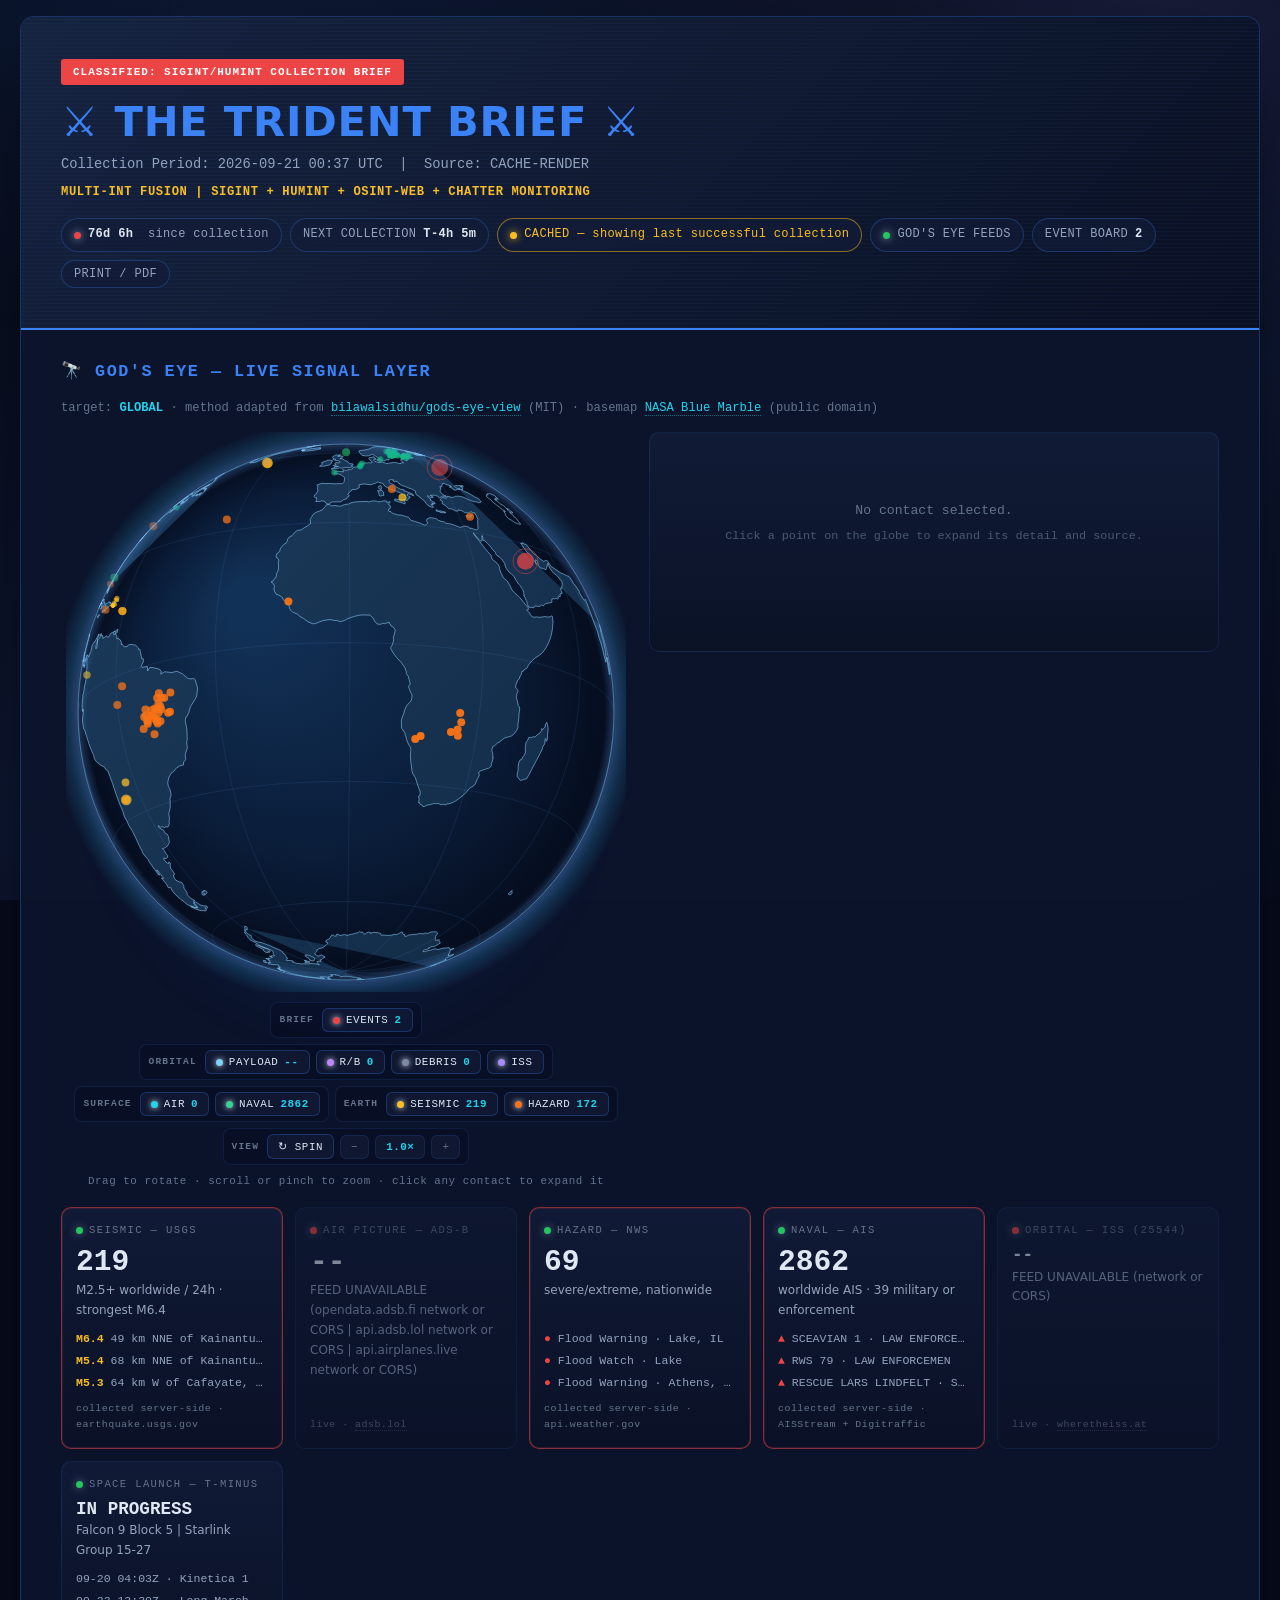
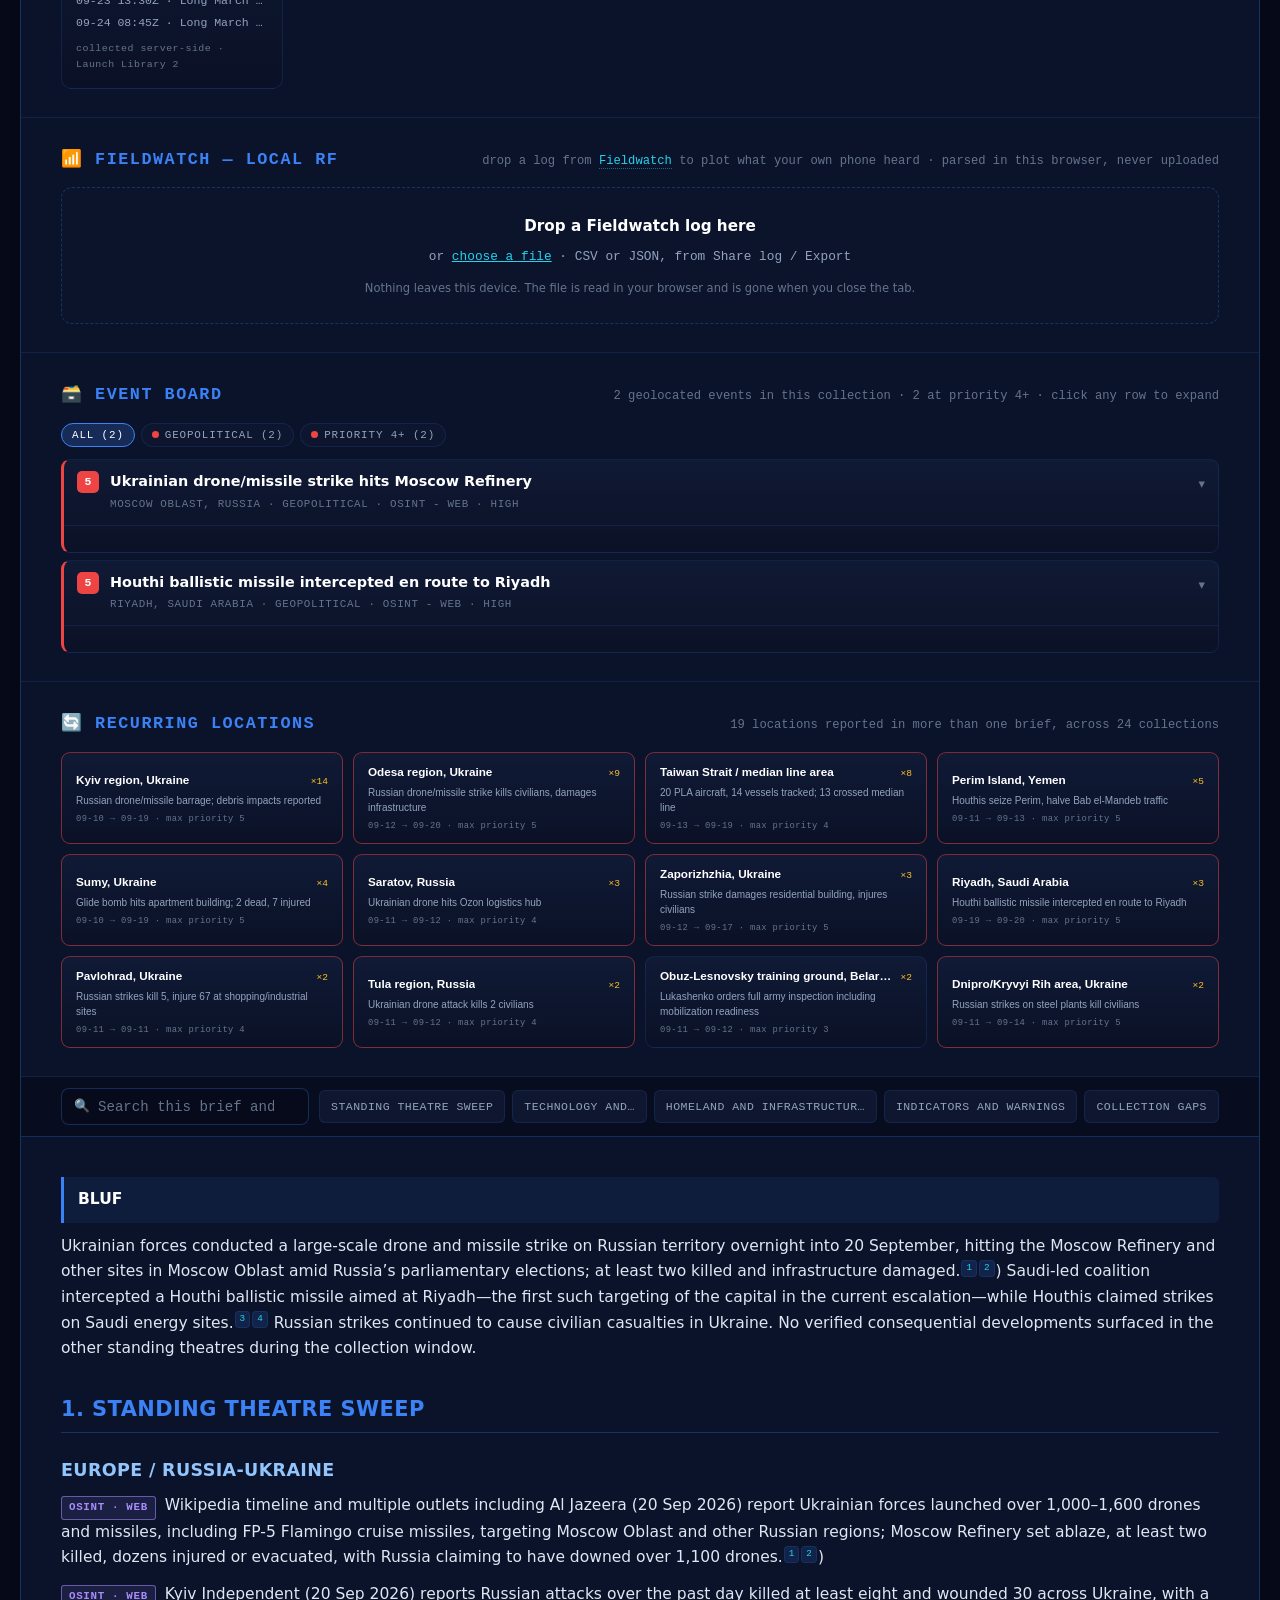
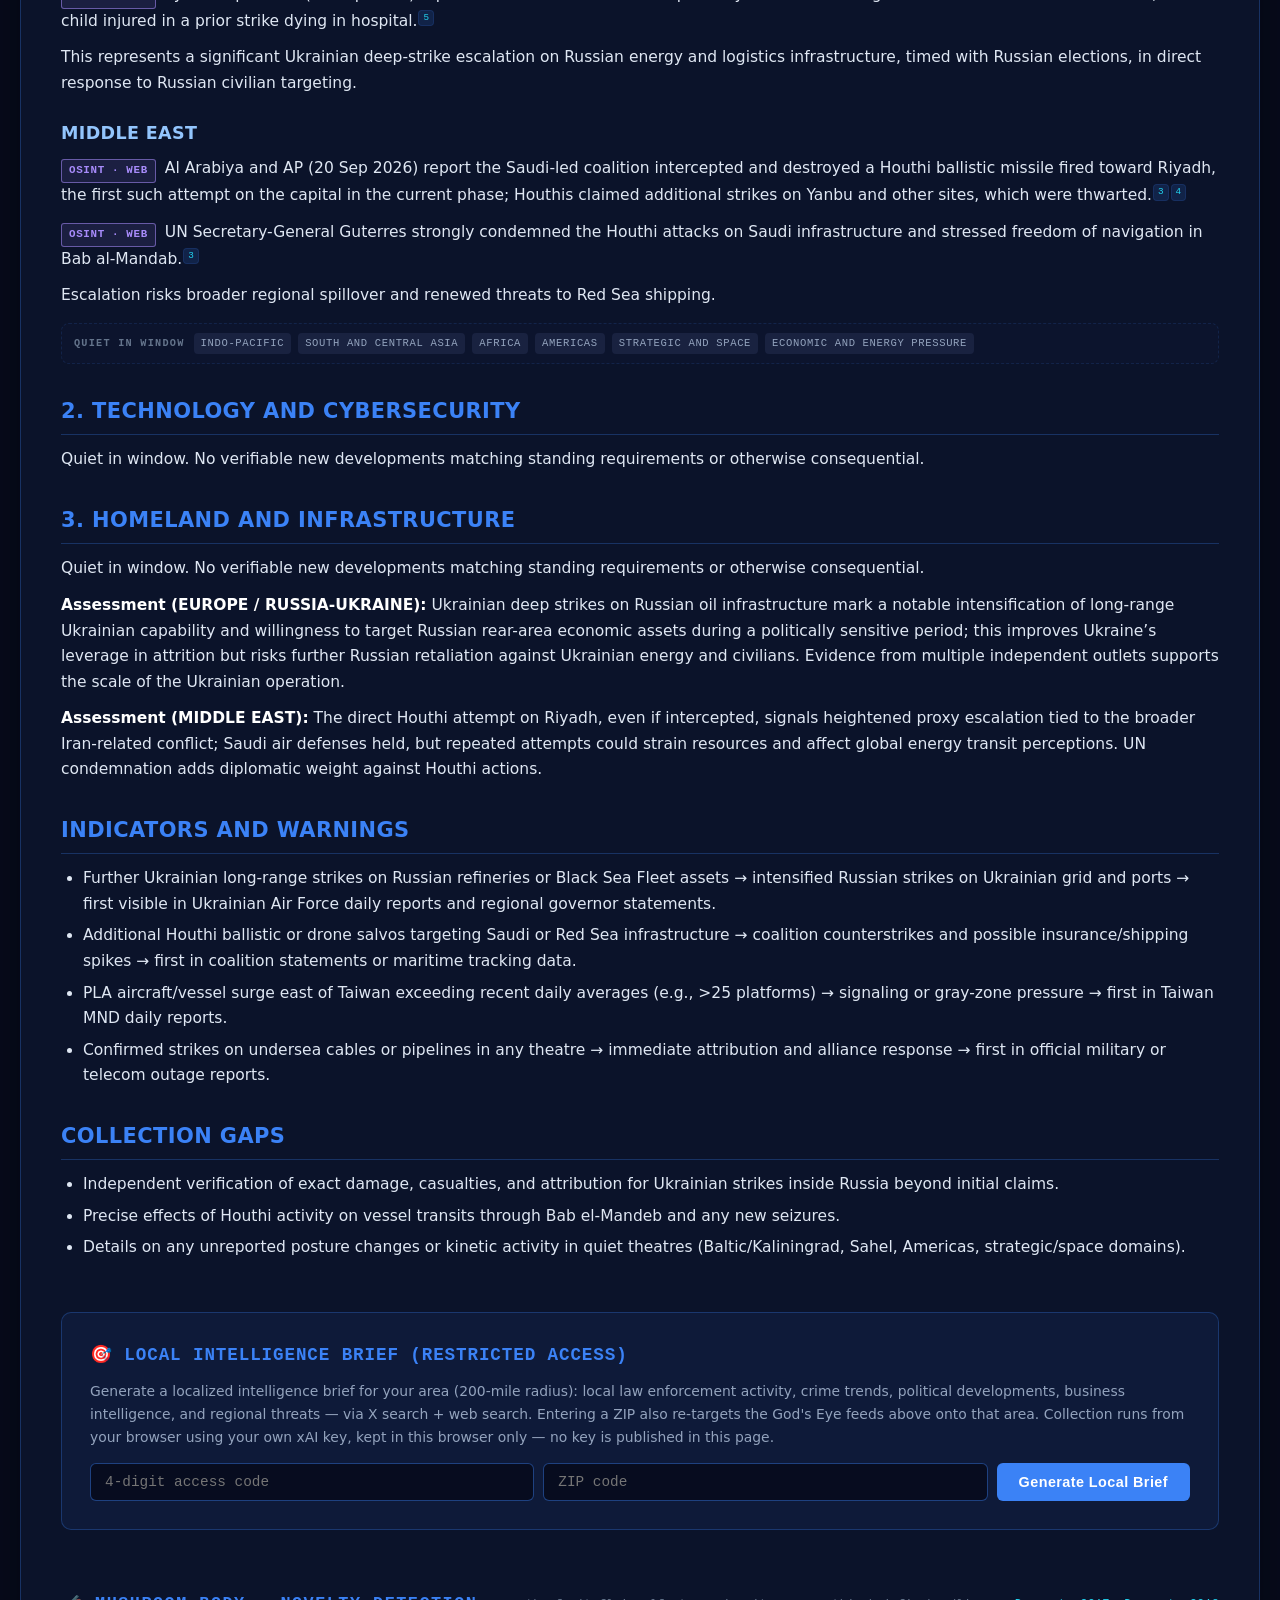
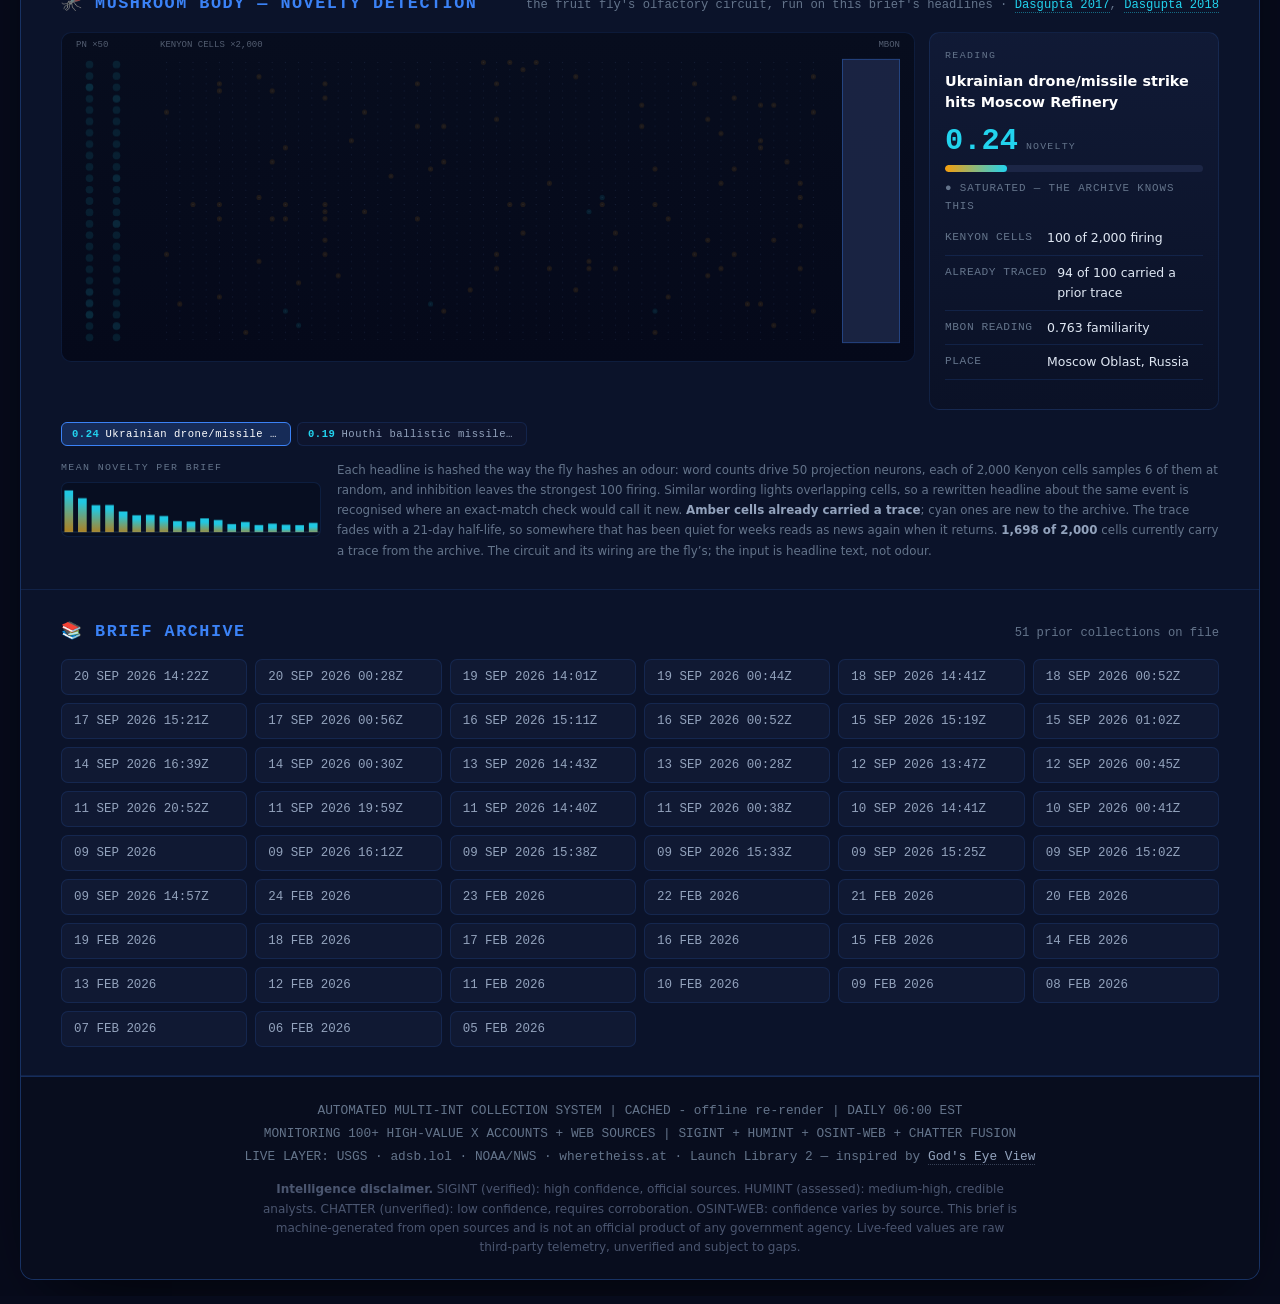
==== commit ea63dc8c: "Read Fieldwatch logs into the globe, entirely in the browser Fieldwatch (OffGridPete/Fieldwatch, MIT" ====
--- a/index.html
+++ b/index.html
@@ -117,6 +117,34 @@
 .content a.cite:hover{background:rgba(59,130,246,.4);color:#fff;border-color:var(--blue)}
 @media print{ .content a.cite{color:#333;background:none;border-color:#999} }
 
+/* ---------- fieldwatch ---------- */
+.fw-drop{border:1.5px dashed var(--line);border-radius:11px;padding:26px 18px;text-align:center;
+  background:rgba(15,23,48,.45);transition:.15s;cursor:pointer}
+.fw-drop:hover,.fw-drop.over{border-color:var(--blue);background:rgba(59,130,246,.12)}
+.fw-drop-in b{display:block;color:#fff;font-size:.95em;margin-bottom:7px}
+.fw-drop-in span{display:block;color:var(--ink-dim);font-size:.8em;font-family:var(--mono)}
+.fw-drop-in small{display:block;color:var(--ink-faint);font-size:.72em;margin-top:11px;line-height:1.6}
+.fw-pick{background:none;border:0;color:var(--cyan);text-decoration:underline;cursor:pointer;font:inherit;padding:0}
+.fw-stats{display:grid;grid-template-columns:repeat(auto-fit,minmax(128px,1fr));gap:9px;margin-bottom:12px}
+.fw-stat{background:linear-gradient(180deg,rgba(18,28,56,.85),rgba(11,18,38,.85));border:1px solid var(--line2);
+  border-radius:9px;padding:11px 13px}
+.fw-stat b{display:block;font-family:var(--mono);font-size:1.5em;color:#fff;line-height:1.1}
+.fw-stat span{display:block;font-family:var(--mono);font-size:.62em;letter-spacing:.11em;text-transform:uppercase;
+  color:var(--ink-faint);margin-top:5px}
+.fw-actions{display:flex;flex-wrap:wrap;gap:7px;margin-bottom:12px}
+.fw-list{display:flex;flex-direction:column;gap:4px;max-height:340px;overflow-y:auto}
+.fw-row{display:grid;grid-template-columns:52px 1fr auto auto;gap:10px;align-items:center;
+  background:rgba(15,23,48,.6);border:1px solid var(--line2);border-radius:7px;padding:7px 11px;font-size:.78em}
+.fw-row:hover{border-color:var(--line)}
+.fw-kind{font-family:var(--mono);font-size:.76em;letter-spacing:.06em;padding:2px 5px;border-radius:4px;text-align:center}
+.fw-kind.WIFI{background:rgba(34,211,238,.18);color:#22d3ee}
+.fw-kind.BLE{background:rgba(232,121,249,.18);color:#e879f9}
+.fw-name{min-width:0;overflow:hidden;text-overflow:ellipsis;white-space:nowrap;color:var(--ink)}
+.fw-name i{color:var(--ink-faint);font-style:normal;font-family:var(--mono);font-size:.86em}
+.fw-meta{font-family:var(--mono);font-size:.82em;color:var(--ink-faint);white-space:nowrap}
+.fw-geo{color:#34d399;font-family:var(--mono);font-size:.82em}
+@media (max-width:640px){ .fw-row{grid-template-columns:48px 1fr auto} .fw-row .fw-geo{display:none} }
+
 /* ---------- mushroom body ---------- */
 .fly-wrap{display:grid;grid-template-columns:1fr 290px;gap:14px;align-items:start}
 #flyCanvas{width:100%;height:auto;display:block;border:1px solid var(--line2);border-radius:10px;
@@ -331,7 +359,7 @@
   <div class="header">
     <div class="badge">CLASSIFIED: SIGINT/HUMINT COLLECTION BRIEF</div>
     <h1>&#9876;&#65039; THE TRIDENT BRIEF &#9876;&#65039;</h1>
-    <div class="meta">Collection Period: 2026-09-11 20:50 UTC &nbsp;|&nbsp; Source: CACHE-RENDER</div>
+    <div class="meta">Collection Period: 2026-09-21 00:37 UTC &nbsp;|&nbsp; Source: CACHE-RENDER</div>
     <div class="sigint">MULTI-INT FUSION | SIGINT + HUMINT + OSINT-WEB + CHATTER MONITORING</div>
     <div class="pills">
       <span class="pill"><span class="dot live" id="freshDot"></span><b id="freshAge">--</b>&nbsp;since collection</span>
@@ -367,6 +395,9 @@
             <button class="lyr on" data-layer="rocket"><i style="background:#c084fc"></i>R/B <b id="nRocket">0</b></button>
             <button class="lyr on" data-layer="debris"><i style="background:#7c8aa5"></i>DEBRIS <b id="nDebris">0</b></button>
             <button class="lyr on" data-layer="iss"><i style="background:#a78bfa"></i>ISS</button>
+          </span>
+          <span class="lyr-group" id="rfGroup" style="display:none"><b>local rf</b>
+            <button class="lyr on" data-layer="rf"><i style="background:#e879f9"></i>FIELDWATCH <b id="nRf">0</b></button>
           </span>
           <span class="lyr-group"><b>surface</b>
             <button class="lyr on" data-layer="air"><i style="background:#22d3ee"></i>AIR <b id="nAir">0</b></button>
@@ -437,6 +468,34 @@
     </div>
   </div>
 
+  <!-- ============ FIELDWATCH ============ -->
+  <div class="section-band" id="fwBand">
+    <div class="band-head">
+      <h2>&#128246; Fieldwatch &mdash; Local RF</h2>
+      <div class="sub">
+        drop a log from <a href="https://github.com/OffGridPete/Fieldwatch" target="_blank" rel="noopener">Fieldwatch</a>
+        to plot what your own phone heard &middot; parsed in this browser, never uploaded
+      </div>
+    </div>
+    <div class="fw-drop" id="fwDrop">
+      <input type="file" id="fwFile" accept=".json,.jsonl,.csv,.txt,.log" multiple hidden>
+      <div class="fw-drop-in">
+        <b>Drop a Fieldwatch log here</b>
+        <span>or <button type="button" class="fw-pick" id="fwPick">choose a file</button> &middot; CSV or JSON, from Share log / Export</span>
+        <small id="fwPriv">Nothing leaves this device. The file is read in your browser and is gone when you close the tab.</small>
+      </div>
+    </div>
+    <div id="fwResult" style="display:none">
+      <div class="fw-stats" id="fwStats"></div>
+      <div class="fw-actions">
+        <button class="ev-btn" id="fwReveal">SHOW MAC ADDRESSES</button>
+        <button class="ev-btn" id="fwGlobe">SHOW ON GLOBE</button>
+        <button class="ev-btn" id="fwClear">CLEAR</button>
+      </div>
+      <div class="fw-list" id="fwList"></div>
+    </div>
+  </div>
+
   <!-- ============ EVENT BOARD ============ -->
   <div class="section-band" id="eventBand" style="display:none">
     <div class="band-head">
@@ -556,16 +615,16 @@
 /* =====================================================================
    Data injected at build time
    ===================================================================== */
-const BRIEF_MD   = "**BLUF**  \nRussian and Ukrainian long-range strikes continued and escalated through the day, with additional civilian casualties in Kyiv from jet-powered drone attacks on gas stations and further Ukrainian hits on Russian logistics and industrial targets. Houthis completed seizure of Perim Island in the Bab el-Mandab Strait, tightening control over a key chokepoint. CISA added three new actively exploited vulnerabilities to the KEV catalog. Other theatres remained quiet.[[1]](https://www.reuters.com/world/russian-air-strikes-injure-two-cause-fire-9-storey-apartment-building-kyiv-2026-09-11/)[[2]](https://www.reuters.com/world/middle-east/hamas-says-top-armed-commander-killed-by-israel-2026-09-11/)[[3]](https://www.cisa.gov/news-events/alerts/2026/09/11/cisa-adds-three-known-exploited-vulnerabilities-catalog)\n\n## 1. STANDING THEATRE SWEEP\n\n**EUROPE / RUSSIA-UKRAINE**  \n- Russian jet-powered drone strikes hit two Kyiv gas stations on 11 September, killing two people (including later hospital deaths) and injuring at least 12, including a child; additional strikes damaged a residential building (eight injured) and other sites. Ukrainian officials and Kyiv authorities reported. This extends the pattern of targeting civilian logistics and energy infrastructure.[[4]](https://kyivindependent.com/russian-forces-kill-9-injure-145-across-ukraine-over-past-day-as-moscow-expands-gas-station-strikes-to-kyiv/)[[5]](https://kyivindependent.com/ukraine-war-latest-russia-targets-kyiv-gas-stations-for-second-day/)  \n- Ukrainian strikes overnight and into 11 September killed at least three in Russia (two in Tula, one in Kursk) and damaged an Ozon logistics hub in Saratov plus industrial facilities in Volgograd; one report cited an FP-5 Flamingo missile strike on a Volgograd chemical plant. Regional Russian governors and Ukrainian sources confirmed.[[1]](https://www.reuters.com/world/russian-air-strikes-injure-two-cause-fire-9-storey-apartment-building-kyiv-2026-09-11/)[[5]](https://kyivindependent.com/ukraine-war-latest-russia-targets-kyiv-gas-stations-for-second-day/)  \n- Belarus President Lukashenko inspected troops and stated the army \u201cneeds shaking up.\u201d Belarus state media reported.  \n\n**MIDDLE EAST**  \n- Israeli forces killed Hamas Khan Younis Brigade commander Mohammed Abdel Salam al-Yazouri and two other commanders in a Gaza airstrike on 10 September; Hamas confirmed the death. IDF and Hamas statements. This matches prior reporting with no new developments.[[2]](https://www.reuters.com/world/middle-east/hamas-says-top-armed-commander-killed-by-israel-2026-09-11/)  \n- [PRIORITY] Houthis seized Perim Island in the Bab el-Mandab Strait after government forces withdrew, completing control over surrounding areas and the vital shipping lane. AFP and other outlets reported. This directly affects Red Sea/Bab el-Mandeb chokepoint security.[[6]](https://en.wikipedia.org/wiki/Portal:Current_events/2026_September_11)  \n- Houthis announced success in offensives expelling forces from six districts; Saudi East-West Crude Oil Pipeline closed temporarily after projectile attacks. Multiple outlets.  \n\n**INDO-PACIFIC**  \n- Taiwan tracked 11 Chinese military aircraft (10 entering ADIZ) and 10 naval/official ships around the island in the 24 hours to 6 a.m. on 11 September; Taiwan MND deployed monitoring assets. Routine gray-zone activity with no surge.[[7]](https://www.taiwannews.com.tw/en/news/6438029)  \n\n**SOUTH AND CENTRAL ASIA / AFRICA / AMERICAS / STRATEGIC AND SPACE / ECONOMIC AND ENERGY PRESSURE**  \nAll quiet in window. No verifiable new developments matching standing requirements or otherwise consequential.\n\n**Assessment**  \nEscalation in Ukraine-Russia deep strikes on economic targets continues without shifting front lines, increasing pressure on both sides\u2019 logistics and civilian infrastructure while testing air defenses. Houthi consolidation in the Bab el-Mandab improves their leverage over shipping and energy routes, raising risks of further disruption or international response; this is the clearest strategic shift in the window.\n\n## 2. TECHNOLOGY AND CYBERSECURITY\n\n- CISA added three new vulnerabilities to the KEV catalog on 11 September due to active exploitation: CVE-2026-42016 and CVE-2026-42018 (JFrog Artifactory authorization/authentication issues) and CVE-2026-84869 (ConnectWise ScreenConnect privilege management flaw). CISA alert. These join prior edge-device exposures and require immediate federal remediation.[[3]](https://www.cisa.gov/news-events/alerts/2026/09/11/cisa-adds-three-known-exploited-vulnerabilities-catalog)  \n\n**Assessment**  \nContinued focus on perimeter and management appliances as high-value targets; the JFrog additions extend the pattern of supply-chain-adjacent tools under active attack, increasing urgency for patching in both government and enterprise environments.\n\n## 3. HOMELAND AND INFRASTRUCTURE\n\nQuiet in window. No incidents affecting civil aviation, rail, ports, power, water, or telecoms reported.\n\n**Assessment**  \nNo change to domestic critical infrastructure posture.\n\n**INDICATORS AND WARNINGS**  \n- Further Houthi consolidation or attacks near Bab el-Mandab \u2192 expanded shipping disruptions or coalition naval response \u2192 first visible in Lloyd\u2019s List or regional maritime advisories.  \n- Additional Ukrainian long-range strikes on Russian oil/refining or logistics hubs \u2192 Russian retaliation on Ukrainian energy or urban targets \u2192 Ukrainian Air Force or regional governor statements.  \n- Surge in PLA aircraft or CCG activity east of Taiwan beyond baseline \u2192 testing of blockade or gray-zone escalation \u2192 Taiwan MND daily reports.  \n- New CISA KEV additions or confirmed exploitation of listed vulns (e.g., JFrog) in federal or critical infrastructure networks \u2192 broader campaign targeting edge devices \u2192 CISA alerts or vendor disclosures.\n\n**COLLECTION GAPS**  \nIndependent confirmation of exact damage and casualties from Ukrainian strikes on Volgograd chemical plant; full scope of Houthi control over Perim Island and any immediate shipping impacts; details on any Belarus troop movements or exercises following Lukashenko\u2019s remarks.";
-const BUILT_AT   = "2026-09-11T20:50:10.760485+00:00";
+const BRIEF_MD   = "**BLUF**\n\nUkrainian forces conducted a large-scale drone and missile strike on Russian territory overnight into 20 September, hitting the Moscow Refinery and other sites in Moscow Oblast amid Russia\u2019s parliamentary elections; at least two killed and infrastructure damaged.[[1]](https://en.wikipedia.org/wiki/Portal:Current_events/2026_September_20)[[2]](https://en.wikipedia.org/wiki/Timeline_of_the_Russo-Ukrainian_war_(1_September_2026_%E2%80%93_present)) Saudi-led coalition intercepted a Houthi ballistic missile aimed at Riyadh\u2014the first such targeting of the capital in the current escalation\u2014while Houthis claimed strikes on Saudi energy sites.[[3]](https://english.alarabiya.net/News/middle-east/2026/09/20/un-strongly-condemns-houthi-attacks-on-saudi-arabia-guterres-to-al-arabiya)[[4]](https://www.arkansasonline.com/news/2026/sep/20/saudis-affirm-houthis-fired-missile-at-capital/) Russian strikes continued to cause civilian casualties in Ukraine. No verified consequential developments surfaced in the other standing theatres during the collection window.\n\n## 1. STANDING THEATRE SWEEP\n\n### EUROPE / RUSSIA-UKRAINE\n[OSINT - WEB] Wikipedia timeline and multiple outlets including Al Jazeera (20 Sep 2026) report Ukrainian forces launched over 1,000\u20131,600 drones and missiles, including FP-5 Flamingo cruise missiles, targeting Moscow Oblast and other Russian regions; Moscow Refinery set ablaze, at least two killed, dozens injured or evacuated, with Russia claiming to have downed over 1,100 drones.[[1]](https://en.wikipedia.org/wiki/Portal:Current_events/2026_September_20)[[2]](https://en.wikipedia.org/wiki/Timeline_of_the_Russo-Ukrainian_war_(1_September_2026_%E2%80%93_present))\n\n[OSINT - WEB] Kyiv Independent (20 Sep 2026) reports Russian attacks over the past day killed at least eight and wounded 30 across Ukraine, with a child injured in a prior strike dying in hospital.[[5]](https://kyivindependent.com/russian-attacks-kill-at-least-8-wound-30-across-ukraine-as-a-child-injured-in-sept-19-strike-dies-in-hospital/)\n\nThis represents a significant Ukrainian deep-strike escalation on Russian energy and logistics infrastructure, timed with Russian elections, in direct response to Russian civilian targeting.\n\n### MIDDLE EAST\n[OSINT - WEB] Al Arabiya and AP (20 Sep 2026) report the Saudi-led coalition intercepted and destroyed a Houthi ballistic missile fired toward Riyadh, the first such attempt on the capital in the current phase; Houthis claimed additional strikes on Yanbu and other sites, which were thwarted.[[3]](https://english.alarabiya.net/News/middle-east/2026/09/20/un-strongly-condemns-houthi-attacks-on-saudi-arabia-guterres-to-al-arabiya)[[4]](https://www.arkansasonline.com/news/2026/sep/20/saudis-affirm-houthis-fired-missile-at-capital/)\n\n[OSINT - WEB] UN Secretary-General Guterres strongly condemned the Houthi attacks on Saudi infrastructure and stressed freedom of navigation in Bab al-Mandab.[[3]](https://english.alarabiya.net/News/middle-east/2026/09/20/un-strongly-condemns-houthi-attacks-on-saudi-arabia-guterres-to-al-arabiya)\n\nEscalation risks broader regional spillover and renewed threats to Red Sea shipping.\n\n### INDO-PACIFIC\nQuiet in window. No verifiable new developments matching standing requirements or otherwise consequential.\n\n### SOUTH AND CENTRAL ASIA\nQuiet in window. No verifiable new developments matching standing requirements or otherwise consequential.\n\n### AFRICA\nQuiet in window. No verifiable new developments matching standing requirements or otherwise consequential.\n\n### AMERICAS\nQuiet in window. No verifiable new developments matching standing requirements or otherwise consequential.\n\n### STRATEGIC AND SPACE\nQuiet in window. No verifiable new developments matching standing requirements or otherwise consequential.\n\n### ECONOMIC AND ENERGY PRESSURE\nQuiet in window. No verifiable new developments matching standing requirements or otherwise consequential.\n\n## 2. TECHNOLOGY AND CYBERSECURITY\nQuiet in window. No verifiable new developments matching standing requirements or otherwise consequential.\n\n## 3. HOMELAND AND INFRASTRUCTURE\nQuiet in window. No verifiable new developments matching standing requirements or otherwise consequential.\n\n**Assessment (EUROPE / RUSSIA-UKRAINE):** Ukrainian deep strikes on Russian oil infrastructure mark a notable intensification of long-range Ukrainian capability and willingness to target Russian rear-area economic assets during a politically sensitive period; this improves Ukraine\u2019s leverage in attrition but risks further Russian retaliation against Ukrainian energy and civilians. Evidence from multiple independent outlets supports the scale of the Ukrainian operation.\n\n**Assessment (MIDDLE EAST):** The direct Houthi attempt on Riyadh, even if intercepted, signals heightened proxy escalation tied to the broader Iran-related conflict; Saudi air defenses held, but repeated attempts could strain resources and affect global energy transit perceptions. UN condemnation adds diplomatic weight against Houthi actions.\n\n## INDICATORS AND WARNINGS\n- Further Ukrainian long-range strikes on Russian refineries or Black Sea Fleet assets \u2192 intensified Russian strikes on Ukrainian grid and ports \u2192 first visible in Ukrainian Air Force daily reports and regional governor statements.\n- Additional Houthi ballistic or drone salvos targeting Saudi or Red Sea infrastructure \u2192 coalition counterstrikes and possible insurance/shipping spikes \u2192 first in coalition statements or maritime tracking data.\n- PLA aircraft/vessel surge east of Taiwan exceeding recent daily averages (e.g., \u003e25 platforms) \u2192 signaling or gray-zone pressure \u2192 first in Taiwan MND daily reports.\n- Confirmed strikes on undersea cables or pipelines in any theatre \u2192 immediate attribution and alliance response \u2192 first in official military or telecom outage reports.\n\n## COLLECTION GAPS\n- Independent verification of exact damage, casualties, and attribution for Ukrainian strikes inside Russia beyond initial claims.\n- Precise effects of Houthi activity on vessel transits through Bab el-Mandeb and any new seizures.\n- Details on any unreported posture changes or kinetic activity in quiet theatres (Baltic/Kaliningrad, Sahel, Americas, strategic/space domains).";
+const BUILT_AT   = "2026-09-21T00:37:53.227951+00:00";
 const IS_STALE   = true;
-const ARCHIVE    = [{"date": "10 SEP 2026 14:41Z", "path": "archive/2026-09-10-1441.md"}, {"date": "10 SEP 2026 00:41Z", "path": "archive/2026-09-10-0041.md"}, {"date": "09 SEP 2026", "path": "archive/2026-09-09.md"}, {"date": "09 SEP 2026 16:12Z", "path": "archive/2026-09-09-1612.md"}, {"date": "09 SEP 2026 15:38Z", "path": "archive/2026-09-09-1538.md"}, {"date": "09 SEP 2026 15:33Z", "path": "archive/2026-09-09-1533.md"}, {"date": "09 SEP 2026 15:25Z", "path": "archive/2026-09-09-1525.md"}, {"date": "09 SEP 2026 15:02Z", "path": "archive/2026-09-09-1502.md"}, {"date": "09 SEP 2026 14:57Z", "path": "archive/2026-09-09-1457.md"}, {"date": "24 FEB 2026", "path": "archive/2026-02-24.md"}, {"date": "23 FEB 2026", "path": "archive/2026-02-23.md"}, {"date": "22 FEB 2026", "path": "archive/2026-02-22.md"}, {"date": "21 FEB 2026", "path": "archive/2026-02-21.md"}, {"date": "20 FEB 2026", "path": "archive/2026-02-20.md"}, {"date": "19 FEB 2026", "path": "archive/2026-02-19.md"}, {"date": "18 FEB 2026", "path": "archive/2026-02-18.md"}, {"date": "17 FEB 2026", "path": "archive/2026-02-17.md"}, {"date": "16 FEB 2026", "path": "archive/2026-02-16.md"}, {"date": "15 FEB 2026", "path": "archive/2026-02-15.md"}, {"date": "14 FEB 2026", "path": "archive/2026-02-14.md"}, {"date": "13 FEB 2026", "path": "archive/2026-02-13.md"}, {"date": "12 FEB 2026", "path": "archive/2026-02-12.md"}, {"date": "11 FEB 2026", "path": "archive/2026-02-11.md"}, {"date": "10 FEB 2026", "path": "archive/2026-02-10.md"}, {"date": "09 FEB 2026", "path": "archive/2026-02-09.md"}, {"date": "08 FEB 2026", "path": "archive/2026-02-08.md"}, {"date": "07 FEB 2026", "path": "archive/2026-02-07.md"}, {"date": "06 FEB 2026", "path": "archive/2026-02-06.md"}, {"date": "05 FEB 2026", "path": "archive/2026-02-05.md"}];
-const EVENTS     = [{"lat": 50.45, "lon": 30.52, "priority": 4, "place": "Kyiv, Ukraine", "headline": "Russian drone strikes on gas stations kill 2, injure 12+", "section": "geopolitical", "classification": "OSINT - CONFIRMED", "confidence": "high", "url": "https://kyivindependent.com/ukraine-war-latest-russia-targets-kyiv-gas-stations-for-second-day/"}, {"lat": 48.57, "lon": 35.02, "priority": 4, "place": "Pavlohrad, Ukraine", "headline": "Russian strikes on shopping center and areas kill 5+, injure dozens", "section": "geopolitical", "classification": "OSINT - CONFIRMED", "confidence": "high", "url": "https://www.kyivpost.com/post/84307"}, {"lat": 51.77, "lon": 36.19, "priority": 3, "place": "Kursk region, Russia", "headline": "Ukrainian drone strike kills 1", "section": "geopolitical", "classification": "OSINT - CONFIRMED", "confidence": "medium", "url": "https://www.reuters.com/world/russian-air-strikes-injure-two-cause-fire-9-storey-apartment-building-kyiv-2026-09-11/"}, {"lat": 54.2, "lon": 37.62, "priority": 3, "place": "Tula region, Russia", "headline": "Ukrainian drone strikes kill 2, injure 3", "section": "geopolitical", "classification": "OSINT - CONFIRMED", "confidence": "medium", "url": "https://www.reuters.com/world/russian-air-strikes-injure-two-cause-fire-9-storey-apartment-building-kyiv-2026-09-11/"}, {"lat": 12.66, "lon": 43.42, "priority": 5, "place": "Perim Island, Yemen", "headline": "Houthis seize Perim Island in Bab el-Mandab", "section": "geopolitical", "classification": "OSINT - WEB", "confidence": "high", "url": "https://en.wikipedia.org/wiki/Portal:Current_events/2026_September_11"}];
-const FEEDS      = {"quakes": [{"lat": -7.2863, "lon": 128.9383, "depth": 111.763, "mag": 5.9, "place": "253 km ENE of Lospalos, Timor Leste", "time": 1789127783115, "url": "https://earthquake.usgs.gov/earthquakes/eventpage/us7000tgl2"}, {"lat": 51.213, "lon": -178.5429, "depth": 40.892, "mag": 5.3, "place": "151 km WSW of Adak, Alaska", "time": 1789123632613, "url": "https://earthquake.usgs.gov/earthquakes/eventpage/us7000tgky"}, {"lat": -18.9259, "lon": 169.3953, "depth": 18.748, "mag": 4.9, "place": "69 km N of Isangel, Vanuatu", "time": 1789093693071, "url": "https://earthquake.usgs.gov/earthquakes/eventpage/us7000tgij"}, {"lat": -13.3249, "lon": 167.3321, "depth": 49.877, "mag": 4.9, "place": "65 km NNW of Sola, Vanuatu", "time": 1789080854162, "url": "https://earthquake.usgs.gov/earthquakes/eventpage/us7000tghk"}, {"lat": 4.4193, "lon": -76.8325, "depth": 61.088, "mag": 4.7, "place": "33 km SW of Sip\u00ed, Colombia", "time": 1789144950894, "url": "https://earthquake.usgs.gov/earthquakes/eventpage/us7000tgpu"}, {"lat": 54.034, "lon": -163.1555, "depth": 43.105, "mag": 4.5, "place": "92 km S of False Pass, Alaska", "time": 1789111905952, "url": "https://earthquake.usgs.gov/earthquakes/eventpage/us7000tgk1"}, {"lat": 12.9968, "lon": 143.2346, "depth": 197.014, "mag": 4.4, "place": "158 km W of Merizo Village, Guam", "time": 1789153188017, "url": "https://earthquake.usgs.gov/earthquakes/eventpage/us7000tgqf"}, {"lat": 40.1316, "lon": 143.3706, "depth": 32.374, "mag": 4.4, "place": "132 km E of Noda, Japan", "time": 1789152812548, "url": "https://earthquake.usgs.gov/earthquakes/eventpage/us7000tgqb"}, {"lat": 79.5748, "lon": 4.4667, "depth": 10, "mag": 4.4, "place": "283 km WNW of Longyearbyen, Svalbard and Jan Mayen", "time": 1789117198077, "url": "https://earthquake.usgs.gov/earthquakes/eventpage/us7000tgkg"}, {"lat": -0.3309, "lon": 120.2972, "depth": 10, "mag": 4.4, "place": "79 km NE of Palu, Indonesia", "time": 1789088028954, "url": "https://earthquake.usgs.gov/earthquakes/eventpage/us7000tgi9"}, {"lat": 51.109, "lon": -178.434, "depth": 13.8, "mag": 4.3, "place": "151 km SW of Adak, Alaska", "time": 1789123971596, "url": "https://earthquake.usgs.gov/earthquakes/eventpage/aka2026sadhvu"}, {"lat": -0.2532, "lon": 123.5477, "depth": 160.28, "mag": 4.3, "place": "102 km SSE of Gorontalo, Indonesia", "time": 1789111450876, "url": "https://earthquake.usgs.gov/earthquakes/eventpage/us7000tgk0"}, {"lat": 26.3827, "lon": 96.6409, "depth": 123.199, "mag": 4.2, "place": "25 km NW of Sarupathar, India", "time": 1789149380821, "url": "https://earthquake.usgs.gov/earthquakes/eventpage/us7000tgq0"}, {"lat": 13.9298, "lon": -92.9367, "depth": 10, "mag": 4.2, "place": "102 km SW of Brisas Barra de Suchiate, Mexico", "time": 1789105475710, "url": "https://earthquake.usgs.gov/earthquakes/eventpage/us7000tgjp"}, {"lat": -19.6983, "lon": -69.4096, "depth": 108.762, "mag": 4.1, "place": "42 km S of Cami\u00f1a, Chile", "time": 1789110294187, "url": "https://earthquake.usgs.gov/earthquakes/eventpage/us7000tgjw"}, {"lat": 62.17, "lon": -147.835, "depth": 27.2, "mag": 4, "place": "41 km NNW of Glacier View, Alaska", "time": 1789110622460, "url": "https://earthquake.usgs.gov/earthquakes/eventpage/aka2026rzvwxv"}, {"lat": 65.211, "lon": -166.721, "depth": 5, "mag": 4, "place": "8 km SE of Port Clarence, Alaska", "time": 1789081390729, "url": "https://earthquake.usgs.gov/earthquakes/eventpage/aka2026rzfqpv"}, {"lat": 51.6792, "lon": 178.5833, "depth": 100.086, "mag": 4, "place": "Rat Islands, Aleutian Islands, Alaska", "time": 1789074841954, "url": "https://earthquake.usgs.gov/earthquakes/eventpage/us7000tghu"}, {"lat": 19.3271, "lon": -65.2708, "depth": 90, "mag": 3.75, "place": "113 km N of Culebra, Puerto Rico", "time": 1789114334440, "url": "https://earthquake.usgs.gov/earthquakes/eventpage/pr2026254000"}, {"lat": 19.2515, "lon": -65.3958333333333, "depth": 20.23, "mag": 3.41, "place": "102 km NNE of Vieques, Puerto Rico", "time": 1789126829420, "url": "https://earthquake.usgs.gov/earthquakes/eventpage/pr71531333"}, {"lat": 56.25, "lon": -152.951, "depth": 15.1, "mag": 3.2, "place": "107 km SE of Akhiok, Alaska", "time": 1789154225258, "url": "https://earthquake.usgs.gov/earthquakes/eventpage/aka2026saudea"}, {"lat": 38.8621673583984, "lon": -122.825836181641, "depth": 3.85999989509583, "mag": 3.15, "place": "10 km WNW of Cobb, CA", "time": 1789072598680, "url": "https://earthquake.usgs.gov/earthquakes/eventpage/nc75433297"}, {"lat": 51.087, "lon": -178.438, "depth": 18.8, "mag": 3.1, "place": "152 km SW of Adak, Alaska", "time": 1789123915195, "url": "https://earthquake.usgs.gov/earthquakes/eventpage/aka2026sadhaz"}, {"lat": 38.849666595459, "lon": -122.830833435059, "depth": 5.1100001335144, "mag": 2.97, "place": "10 km WNW of Cobb, CA", "time": 1789072577230, "url": "https://earthquake.usgs.gov/earthquakes/eventpage/nc75433302"}, {"lat": 58.987, "lon": -152.6, "depth": 61, "mag": 2.9, "place": "56 km SW of Nanwalek, Alaska", "time": 1789095398786, "url": "https://earthquake.usgs.gov/earthquakes/eventpage/aka2026rznkxu"}, {"lat": 34.9096666666667, "lon": -117.9925, "depth": 7.68, "mag": 2.63, "place": "6 km W of Edwards Air Force Base, CA", "time": 1789121963390, "url": "https://earthquake.usgs.gov/earthquakes/eventpage/ci41544704"}, {"lat": 51.597, "lon": -179.123, "depth": 87.8, "mag": 2.6, "place": "174 km W of Adak, Alaska", "time": 1789135559070, "url": "https://earthquake.usgs.gov/earthquakes/eventpage/aka2026sajtlg"}, {"lat": 63.249, "lon": -150.502, "depth": 127, "mag": 2.6, "place": "69 km ESE of Denali National Park, Alaska", "time": 1789075518969, "url": "https://earthquake.usgs.gov/earthquakes/eventpage/aka2026rzcjwo"}, {"lat": 19.2013333333333, "lon": -155.373833333333, "depth": 30.7, "mag": 2.58, "place": "11 km E of P\u0101hala, Hawaii", "time": 1789142292550, "url": "https://earthquake.usgs.gov/earthquakes/eventpage/hv75033287"}, {"lat": 38.7890014648438, "lon": -122.759002685547, "depth": 0.5, "mag": 2.53, "place": "1 km N of The Geysers, CA", "time": 1789081422410, "url": "https://earthquake.usgs.gov/earthquakes/eventpage/nc75433382"}, {"lat": 51.056, "lon": -178.4, "depth": 17.2, "mag": 2.5, "place": "152 km SW of Adak, Alaska", "time": 1789126839267, "url": "https://earthquake.usgs.gov/earthquakes/eventpage/aka2026saexhu"}, {"lat": 51.194, "lon": -178.258, "depth": 24, "mag": 2.5, "place": "135 km SW of Adak, Alaska", "time": 1789125092970, "url": "https://earthquake.usgs.gov/earthquakes/eventpage/aka2026sadydv"}, {"lat": 69.603, "lon": -143.873, "depth": 18.7, "mag": 2.5, "place": "59 km S of Kaktovik, Alaska", "time": 1789110413713, "url": "https://earthquake.usgs.gov/earthquakes/eventpage/aka2026rzvtzq"}, {"lat": 32.13, "lon": -102.205, "depth": 8.2764, "mag": 2.4, "place": "18 km NW of Midland, Texas", "time": 1789104065593, "url": "https://earthquake.usgs.gov/earthquakes/eventpage/tx2026rwviex"}, {"lat": 38.5145, "lon": -112.905333333333, "depth": 2.74, "mag": 2.38, "place": "15 km NE of Milford, Utah", "time": 1789153330680, "url": "https://earthquake.usgs.gov/earthquakes/eventpage/uu80156236"}, {"lat": 33.9271666666667, "lon": -118.314833333333, "depth": 19.88, "mag": 2.37, "place": "4 km ENE of Hawthorne, CA", "time": 1789138647420, "url": "https://earthquake.usgs.gov/earthquakes/eventpage/ci41544784"}, {"lat": 40.7584991455078, "lon": -124.334167480469, "depth": 22.2999992370605, "mag": 2.34, "place": "13 km WNW of Humboldt Hill, CA", "time": 1789079206810, "url": "https://earthquake.usgs.gov/earthquakes/eventpage/nc75433362"}, {"lat": 19.2668342590332, "lon": -155.110168457031, "depth": 43.8499984741211, "mag": 2.31, "place": "22 km S of Fern Forest, Hawaii", "time": 1789104868660, "url": "https://earthquake.usgs.gov/earthquakes/eventpage/hv75032902"}, {"lat": 55.35, "lon": -159.263, "depth": 1.8, "mag": 2.3, "place": "62 km S of Perryville, Alaska", "time": 1789150771286, "url": "https://earthquake.usgs.gov/earthquakes/eventpage/aka2026sasfbe"}, {"lat": 63.193, "lon": -150.711, "depth": 133.9, "mag": 2.3, "place": "63 km SE of Denali National Park, Alaska", "time": 1789131280317, "url": "https://earthquake.usgs.gov/earthquakes/eventpage/aka2026sahjmf"}, {"lat": 31.721, "lon": -104.558, "depth": 6.51, "mag": 2.3, "place": "53 km SSW of Whites City, New Mexico", "time": 1789129295534, "url": "https://earthquake.usgs.gov/earthquakes/eventpage/tx2026rxjhtf"}, {"lat": 38.7656669616699, "lon": -122.728332519531, "depth": -0.280000001192093, "mag": 2.3, "place": "3 km ESE of The Geysers, CA", "time": 1789122259460, "url": "https://earthquake.usgs.gov/earthquakes/eventpage/nc75433582"}, {"lat": 38.8223342895508, "lon": -122.806503295898, "depth": 1.96000003814697, "mag": 2.29, "place": "7 km NW of The Geysers, CA", "time": 1789083717960, "url": "https://earthquake.usgs.gov/earthquakes/eventpage/nc75433397"}, {"lat": 32.7478333333333, "lon": -115.494166666667, "depth": 14.05, "mag": 2.27, "place": "4 km ENE of Heber, CA", "time": 1789120681890, "url": "https://earthquake.usgs.gov/earthquakes/eventpage/ci41544688"}, {"lat": 32.6108333333333, "lon": -115.547666666667, "depth": 5.75, "mag": 2.23, "place": "5 km NE of Progreso, B.C., MX", "time": 1789132735160, "url": "https://earthquake.usgs.gov/earthquakes/eventpage/ci41544744"}, {"lat": 19.4008331298828, "lon": -155.554336547852, "depth": 43.7599983215332, "mag": 2.23, "place": "23 km NNW of P\u0101hala, Hawaii", "time": 1789127600790, "url": "https://earthquake.usgs.gov/earthquakes/eventpage/hv75033137"}, {"lat": 38.5143333333333, "lon": -112.897166666667, "depth": 3.7, "mag": 2.23, "place": "16 km NE of Milford, Utah", "time": 1789092996790, "url": "https://earthquake.usgs.gov/earthquakes/eventpage/uu80156006"}, {"lat": 61.519, "lon": -149.848, "depth": 60.2, "mag": 2.2, "place": "5 km E of Big Lake, Alaska", "time": 1789134614091, "url": "https://earthquake.usgs.gov/earthquakes/eventpage/aka2026sajfqp"}, {"lat": 61.262, "lon": -146.821, "depth": 18.1, "mag": 2.2, "place": "29 km WNW of Valdez, Alaska", "time": 1789132579079, "url": "https://earthquake.usgs.gov/earthquakes/eventpage/aka2026saicfw"}, {"lat": 31.724, "lon": -104.566, "depth": 5.741, "mag": 2.2, "place": "53 km SSW of Whites City, New Mexico", "time": 1789104570268, "url": "https://earthquake.usgs.gov/earthquakes/eventpage/tx2026rwvqpd"}, {"lat": 37.7075004577637, "lon": -121.967498779297, "depth": 9.90999984741211, "mag": 2.19, "place": "3 km WNW of Dublin, CA", "time": 1789077772850, "url": "https://earthquake.usgs.gov/earthquakes/eventpage/nc75433337"}, {"lat": 19.421, "lon": -155.272666666667, "depth": 0.62, "mag": 2.16, "place": "4 km WSW of Volcano, Hawaii", "time": 1789079310170, "url": "https://earthquake.usgs.gov/earthquakes/eventpage/hv75032662"}, {"lat": 19.1561666666667, "lon": -155.056166666667, "depth": 17.15, "mag": 2.15, "place": "35 km SSE of Fern Forest, Hawaii", "time": 1789083100570, "url": "https://earthquake.usgs.gov/earthquakes/eventpage/hv75032702"}, {"lat": 38.8508338928223, "lon": -122.832496643066, "depth": 2.86999988555908, "mag": 2.15, "place": "10 km WNW of Cobb, CA", "time": 1789072178710, "url": "https://earthquake.usgs.gov/earthquakes/eventpage/nc75433287"}, {"lat": 19.4228324890137, "lon": -155.579330444336, "depth": 36.4900016784668, "mag": 2.12, "place": "26 km NNW of P\u0101hala, Hawaii", "time": 1789111245240, "url": "https://earthquake.usgs.gov/earthquakes/eventpage/hv75032972"}, {"lat": 18.023, "lon": -66.779, "depth": 14.88, "mag": 2.11, "place": "1 km WNW of Magas Arriba, Puerto Rico", "time": 1789155568060, "url": "https://earthquake.usgs.gov/earthquakes/eventpage/pr71531353"}, {"lat": 37.7061653137207, "lon": -121.966835021973, "depth": 9.71000003814697, "mag": 2.11, "place": "3 km W of Dublin, CA", "time": 1789075638070, "url": "https://earthquake.usgs.gov/earthquakes/eventpage/nc75433317"}, {"lat": 61.592, "lon": -146.372, "depth": 22.7, "mag": 2.1, "place": "49 km SSE of Nelchina, Alaska", "time": 1789146453588, "url": "https://earthquake.usgs.gov/earthquakes/eventpage/aka2026saputc"}, {"lat": 33.4505, "lon": -116.662, "depth": 3.48, "mag": 2.1, "place": "12 km S of Anza, CA", "time": 1789117387200, "url": "https://earthquake.usgs.gov/earthquakes/eventpage/ci41544680"}, {"lat": 59.861, "lon": -152.761, "depth": 103.4, "mag": 2.1, "place": "52 km W of Anchor Point, Alaska", "time": 1789096240853, "url": "https://earthquake.usgs.gov/earthquakes/eventpage/aka2026rznxbv"}, {"lat": 63.429, "lon": -151.408, "depth": 5, "mag": 2.1, "place": "20 km SE of Denali National Park, Alaska", "time": 1789086771634, "url": "https://earthquake.usgs.gov/earthquakes/eventpage/aka2026rziqhg"}, {"lat": 19.4506666666667, "lon": -155.611333333333, "depth": 40.08, "mag": 2.09, "place": "26 km E of Honaunau-Napoopoo, Hawaii", "time": 1789085268030, "url": "https://earthquake.usgs.gov/earthquakes/eventpage/hv75032722"}, {"lat": 37.7091674804688, "lon": -121.962997436523, "depth": 9.8100004196167, "mag": 2.09, "place": "3 km WNW of Dublin, CA", "time": 1789077638550, "url": "https://earthquake.usgs.gov/earthquakes/eventpage/nc75433332"}, {"lat": 37.3735, "lon": -113.455, "depth": 5.58, "mag": 2.06, "place": "5 km ESE of Pine Valley, Utah", "time": 1789138791610, "url": "https://earthquake.usgs.gov/earthquakes/eventpage/uu80156131"}, {"lat": 19.4681663513184, "lon": -155.88200378418, "depth": 8.77000045776367, "mag": 2.05, "place": "2 km NW of Honaunau-Napoopoo, Hawaii", "time": 1789123500190, "url": "https://earthquake.usgs.gov/earthquakes/eventpage/hv75033087"}, {"lat": 38.5121666666667, "lon": -112.9005, "depth": 2.17, "mag": 2.03, "place": "16 km NE of Milford, Utah", "time": 1789147895230, "url": "https://earthquake.usgs.gov/earthquakes/eventpage/uu80156176"}, {"lat": 55.609, "lon": -158.739, "depth": 5.8, "mag": 2, "place": "42 km SE of Perryville, Alaska", "time": 1789150322747, "url": "https://earthquake.usgs.gov/earthquakes/eventpage/aka2026saryqw"}, {"lat": 63.252, "lon": -151.659, "depth": 5, "mag": 2, "place": "32 km S of Denali National Park, Alaska", "time": 1789142048801, "url": "https://earthquake.usgs.gov/earthquakes/eventpage/aka2026sanjed"}, {"lat": 59.532, "lon": -152.848, "depth": 99, "mag": 2, "place": "56 km WNW of Nanwalek, Alaska", "time": 1789102228510, "url": "https://earthquake.usgs.gov/earthquakes/eventpage/aka2026rzrfpa"}, {"lat": 31.719, "lon": -101.685, "depth": 8.7402, "mag": 2, "place": "25 km SW of Garden City, Texas", "time": 1789096883981, "url": "https://earthquake.usgs.gov/earthquakes/eventpage/tx2026rwrkfn"}, {"lat": 19.417, "lon": -155.280333333333, "depth": 0.24, "mag": 2, "place": "5 km WSW of Volcano, Hawaii", "time": 1789072028890, "url": "https://earthquake.usgs.gov/earthquakes/eventpage/hv75032557"}, {"lat": 19.4171666666667, "lon": -155.285166666667, "depth": 0.08, "mag": 1.96, "place": "6 km WSW of Volcano, Hawaii", "time": 1789070364860, "url": "https://earthquake.usgs.gov/earthquakes/eventpage/hv75032537"}, {"lat": 19.4755001068115, "lon": -155.563339233398, "depth": 35.5900001525879, "mag": 1.92, "place": "31 km NNW of P\u0101hala, Hawaii", "time": 1789148661700, "url": "https://earthquake.usgs.gov/earthquakes/eventpage/hv75033372"}, {"lat": 19.4243335723877, "lon": -155.276336669922, "depth": 0.340000003576279, "mag": 1.91, "place": "4 km WSW of Volcano, Hawaii", "time": 1789106835870, "url": "https://earthquake.usgs.gov/earthquakes/eventpage/hv75032912"}, {"lat": 58.488, "lon": -152.66, "depth": 58.5, "mag": 1.9, "place": "49 km NNE of Aleneva, Alaska", "time": 1789150360265, "url": "https://earthquake.usgs.gov/earthquakes/eventpage/aka2026sarzbu"}, {"lat": 31.682, "lon": -104.477, "depth": 6.0999, "mag": 1.9, "place": "55 km S of Whites City, New Mexico", "time": 1789144368492, "url": "https://earthquake.usgs.gov/earthquakes/eventpage/tx2026rxrqfd"}, {"lat": 58.538, "lon": -152.521, "depth": 45.9, "mag": 1.9, "place": "57 km NNE of Aleneva, Alaska", "time": 1789121832129, "url": "https://earthquake.usgs.gov/earthquakes/eventpage/aka2026saccom"}, {"lat": 61.406, "lon": -146.724, "depth": 9, "mag": 1.9, "place": "36 km NNW of Valdez, Alaska", "time": 1789113697566, "url": "https://earthquake.usgs.gov/earthquakes/eventpage/aka2026rzxpka"}, {"lat": 38.5181666666667, "lon": -112.901333333333, "depth": 2.59, "mag": 1.9, "place": "16 km NE of Milford, Utah", "time": 1789090470680, "url": "https://earthquake.usgs.gov/earthquakes/eventpage/uu80155971"}, {"lat": 58.426, "lon": -152.738, "depth": 61.8, "mag": 1.9, "place": "41 km NNE of Aleneva, Alaska", "time": 1789088854174, "url": "https://earthquake.usgs.gov/earthquakes/eventpage/aka2026rzjujl"}, {"lat": 60.51, "lon": -152.738, "depth": 3.3, "mag": 1.9, "place": "78 km NW of Ninilchik, Alaska", "time": 1789087496174, "url": "https://earthquake.usgs.gov/earthquakes/eventpage/aka2026rzjatj"}, {"lat": 61.352, "lon": -147.499, "depth": 16.4, "mag": 1.9, "place": "51 km S of Glacier View, Alaska", "time": 1789078853146, "url": "https://earthquake.usgs.gov/earthquakes/eventpage/aka2026rzefvo"}, {"lat": 31.608, "lon": -104.108, "depth": 5.6897, "mag": 1.9, "place": "44 km NW of Toyah, Texas", "time": 1789076892937, "url": "https://earthquake.usgs.gov/earthquakes/eventpage/tx2026rwgjcw"}, {"lat": 34.0286666666667, "lon": -118.324333333333, "depth": 10.89, "mag": 1.89, "place": "4 km NNE of View Park-Windsor Hills, CA", "time": 1789078810990, "url": "https://earthquake.usgs.gov/earthquakes/eventpage/ci41544416"}, {"lat": 19.174, "lon": -155.576333333333, "depth": 0.07, "mag": 1.88, "place": "10 km WSW of P\u0101hala, Hawaii", "time": 1789078611120, "url": "https://earthquake.usgs.gov/earthquakes/eventpage/hv75032652"}, {"lat": 38.519, "lon": -112.901, "depth": 2.43, "mag": 1.87, "place": "16 km NE of Milford, Utah", "time": 1789109659200, "url": "https://earthquake.usgs.gov/earthquakes/eventpage/uu80156041"}, {"lat": 32.7413333333333, "lon": -115.491833333333, "depth": 15.24, "mag": 1.87, "place": "4 km ENE of Heber, CA", "time": 1789087134180, "url": "https://earthquake.usgs.gov/earthquakes/eventpage/ci41544480"}, {"lat": 19.421, "lon": -155.2795, "depth": 0.23, "mag": 1.87, "place": "5 km WSW of Volcano, Hawaii", "time": 1789074061160, "url": "https://earthquake.usgs.gov/earthquakes/eventpage/hv75032582"}, {"lat": 39.6856651306152, "lon": -120.702499389648, "depth": 3.41000008583069, "mag": 1.85, "place": "10 km S of Johnsville, CA", "time": 1789145986600, "url": "https://earthquake.usgs.gov/earthquakes/eventpage/nc75433717"}, {"lat": 39.4088325500488, "lon": -123.275665283203, "depth": 5.32000017166138, "mag": 1.84, "place": "7 km E of Willits, CA", "time": 1789148544640, "url": "https://earthquake.usgs.gov/earthquakes/eventpage/nc75433757"}, {"lat": 19.1844997406006, "lon": -155.4931640625, "depth": 28.5100002288818, "mag": 1.84, "place": "2 km SW of P\u0101hala, Hawaii", "time": 1789132225120, "url": "https://earthquake.usgs.gov/earthquakes/eventpage/hv75033197"}, {"lat": 38.5088333333333, "lon": -112.902666666667, "depth": 2.21, "mag": 1.83, "place": "15 km NE of Milford, Utah", "time": 1789121167350, "url": "https://earthquake.usgs.gov/earthquakes/eventpage/uu80156081"}, {"lat": 19.2571659088135, "lon": -155.018661499023, "depth": 35.7200012207031, "mag": 1.82, "place": "25 km SSW of Leilani Estates, Hawaii", "time": 1789128332690, "url": "https://earthquake.usgs.gov/earthquakes/eventpage/hv75033147"}, {"lat": 38.5133333333333, "lon": -112.9, "depth": 2.22, "mag": 1.81, "place": "16 km NE of Milford, Utah", "time": 1789144820110, "url": "https://earthquake.usgs.gov/earthquakes/eventpage/uu80156146"}, {"lat": 19.3428333333333, "lon": -155.214166666667, "depth": 6.44, "mag": 1.81, "place": "11 km S of Volcano, Hawaii", "time": 1789071605740, "url": "https://earthquake.usgs.gov/earthquakes/eventpage/hv75032552"}, {"lat": 31.715, "lon": -104.528, "depth": 3.8696, "mag": 1.8, "place": "53 km SSW of Whites City, New Mexico", "time": 1789146486928, "url": "https://earthquake.usgs.gov/earthquakes/eventpage/tx2026rxsuqk"}, {"lat": 31.659, "lon": -104.442, "depth": 6.3562, "mag": 1.8, "place": "57 km S of Whites City, New Mexico", "time": 1789145003736, "url": "https://earthquake.usgs.gov/earthquakes/eventpage/tx2026rxrzhs"}, {"lat": 57.813, "lon": -153.631, "depth": 45.8, "mag": 1.8, "place": "36 km NE of Larsen Bay, Alaska", "time": 1789137961285, "url": "https://earthquake.usgs.gov/earthquakes/eventpage/aka2026salbzv"}, {"lat": 59.563, "lon": -153.005, "depth": 92.8, "mag": 1.8, "place": "65 km WNW of Nanwalek, Alaska", "time": 1789134131839, "url": "https://earthquake.usgs.gov/earthquakes/eventpage/aka2026saiyrl"}, {"lat": 63.294, "lon": -151.921, "depth": 5, "mag": 1.8, "place": "29 km SSW of Denali National Park, Alaska", "time": 1789099980428, "url": "https://earthquake.usgs.gov/earthquakes/eventpage/aka2026rzpzhb"}, {"lat": 62.822, "lon": -148.789, "depth": 0, "mag": 1.8, "place": "64 km S of Cantwell, Alaska", "time": 1789098434026, "url": "https://earthquake.usgs.gov/earthquakes/eventpage/aka2026rzpcuy"}, {"lat": 34.4713333333333, "lon": -116.506333333333, "depth": 1.92, "mag": 1.8, "place": "39 km NE of Big Bear City, CA", "time": 1789080184000, "url": "https://earthquake.usgs.gov/earthquakes/eventpage/ci41544448"}, {"lat": 31.803, "lon": -104.255, "depth": 3.7927, "mag": 1.8, "place": "42 km SSE of Whites City, New Mexico", "time": 1789075900592, "url": "https://earthquake.usgs.gov/earthquakes/eventpage/tx2026rwfuwm"}, {"lat": 31.629, "lon": -104.342, "depth": 6.3818, "mag": 1.8, "place": "60 km S of Whites City, New Mexico", "time": 1789072790825, "url": "https://earthquake.usgs.gov/earthquakes/eventpage/tx2026rwecco"}, {"lat": 45.6756666666667, "lon": -118.828666666667, "depth": -0.59, "mag": 1.79, "place": "3 km W of Pendleton, Oregon", "time": 1789076914860, "url": "https://earthquake.usgs.gov/earthquakes/eventpage/uw714099441"}, {"lat": 35.3193333333333, "lon": -117.820666666667, "depth": 8, "mag": 1.78, "place": "18 km WSW of Johannesburg, CA", "time": 1789085997830, "url": "https://earthquake.usgs.gov/earthquakes/eventpage/ci41544464"}, {"lat": 19.057, "lon": -155.355166666667, "depth": 31.57, "mag": 1.78, "place": "20 km SE of P\u0101hala, Hawaii", "time": 1789075634690, "url": "https://earthquake.usgs.gov/earthquakes/eventpage/hv75032612"}, {"lat": 49.006, "lon": -123.859, "depth": 42.59, "mag": 1.77, "place": "3 km WNW of Ladysmith, Canada", "time": 1789130525520, "url": "https://earthquake.usgs.gov/earthquakes/eventpage/uw714100011"}, {"lat": 33.8848333333333, "lon": -116.166, "depth": 4.92, "mag": 1.76, "place": "19 km NNE of Indio, CA", "time": 1789095576910, "url": "https://earthquake.usgs.gov/earthquakes/eventpage/ci41544528"}, {"lat": 19.4208333333333, "lon": -155.276166666667, "depth": 0.41, "mag": 1.76, "place": "5 km WSW of Volcano, Hawaii", "time": 1789089295840, "url": "https://earthquake.usgs.gov/earthquakes/eventpage/hv75032762"}, {"lat": 33.8393333333333, "lon": -117.4965, "depth": 2.49, "mag": 1.75, "place": "5 km SSE of Home Gardens, CA", "time": 1789143946420, "url": "https://earthquake.usgs.gov/earthquakes/eventpage/ci41544824"}, {"lat": 37.7038345336914, "lon": -121.972831726074, "depth": 9.76000022888184, "mag": 1.75, "place": "3 km W of Dublin, CA", "time": 1789118226720, "url": "https://earthquake.usgs.gov/earthquakes/eventpage/nc75433532"}, {"lat": 19.0406665802002, "lon": -155.352340698242, "depth": 28.8700008392334, "mag": 1.74, "place": "22 km SE of P\u0101hala, Hawaii", "time": 1789120351060, "url": "https://earthquake.usgs.gov/earthquakes/eventpage/hv75033057"}, {"lat": 36.5538333333333, "lon": -89.6448333333333, "depth": 7.57, "mag": 1.74, "place": "4 km WSW of Howardville, Missouri", "time": 1789117376220, "url": "https://earthquake.usgs.gov/earthquakes/eventpage/nm60627846"}, {"lat": 19.4175, "lon": -155.282666666667, "depth": -0.21, "mag": 1.74, "place": "5 km WSW of Volcano, Hawaii", "time": 1789073085060, "url": "https://earthquake.usgs.gov/earthquakes/eventpage/hv75032572"}, {"lat": 19.1493339538574, "lon": -155.460006713867, "depth": 38.2400016784668, "mag": 1.73, "place": "6 km SSE of P\u0101hala, Hawaii", "time": 1789089750580, "url": "https://earthquake.usgs.gov/earthquakes/eventpage/hv75032767"}, {"lat": 19.1404991149902, "lon": -155.489334106445, "depth": 27.7399997711182, "mag": 1.71, "place": "7 km S of P\u0101hala, Hawaii", "time": 1789129420810, "url": "https://earthquake.usgs.gov/earthquakes/eventpage/hv75033162"}, {"lat": 60.225, "lon": -141.263, "depth": 5, "mag": 1.7, "place": "114 km NW of Yakutat, Alaska", "time": 1789143560677, "url": "https://earthquake.usgs.gov/earthquakes/eventpage/aka2026saoeyg"}, {"lat": 31.789, "lon": -103.748, "depth": 7.7789, "mag": 1.7, "place": "16 km WNW of Mentone, Texas", "time": 1789142401257, "url": "https://earthquake.usgs.gov/earthquakes/eventpage/tx2026rxqnyv"}, {"lat": 60.359, "lon": -147.222, "depth": 18.7, "mag": 1.7, "place": "54 km NE of Chenega, Alaska", "time": 1789138843413, "url": "https://earthquake.usgs.gov/earthquakes/eventpage/aka2026saloib"}, {"lat": 60.553, "lon": -139.889, "depth": 5, "mag": 1.7, "place": "112 km N of Yakutat, Alaska", "time": 1789137151069, "url": "https://earthquake.usgs.gov/earthquakes/eventpage/aka2026sakqpg"}, {"lat": 19.4174995422363, "lon": -155.279495239258, "depth": -0.0900000035762787, "mag": 1.7, "place": "5 km WSW of Volcano, Hawaii", "time": 1789134477770, "url": "https://earthquake.usgs.gov/earthquakes/eventpage/hv75033217"}, {"lat": 58.902, "lon": -152.154, "depth": 65.5, "mag": 1.7, "place": "52 km SSW of Nanwalek, Alaska", "time": 1789128969926, "url": "https://earthquake.usgs.gov/earthquakes/eventpage/aka2026sagccd"}, {"lat": 32.471, "lon": -101.163, "depth": 4.8584, "mag": 1.7, "place": "19 km NW of Westbrook, Texas", "time": 1789121431298, "url": "https://earthquake.usgs.gov/earthquakes/eventpage/tx2026rxeytx"}, {"lat": 28.77, "lon": -98.984, "depth": 6.3371, "mag": 1.7, "place": "17 km SE of Pearsall, Texas", "time": 1789110491976, "url": "https://earthquake.usgs.gov/earthquakes/eventpage/tx2026rwyxpc"}, {"lat": 57.299, "lon": -155.484, "depth": 15.4, "mag": 1.6, "place": "68 km WSW of Karluk, Alaska", "time": 1789121416626, "url": "https://earthquake.usgs.gov/earthquakes/eventpage/aka2026sabwxd"}, {"lat": 59.605, "lon": -153.299, "depth": 126.9, "mag": 1.6, "place": "49 km ESE of Pedro Bay, Alaska", "time": 1789113338746, "url": "https://earthquake.usgs.gov/earthquakes/eventpage/aka2026rzxkfd"}, {"lat": 59.528, "lon": -152.389, "depth": 72.9, "mag": 1.6, "place": "32 km NW of Nanwalek, Alaska", "time": 1789111215168, "url": "https://earthquake.usgs.gov/earthquakes/eventpage/aka2026rzwfne"}, {"lat": 32.138, "lon": -102.211, "depth": 6.958, "mag": 1.6, "place": "20 km NW of Midland, Texas", "time": 1789105296912, "url": "https://earthquake.usgs.gov/earthquakes/eventpage/tx2026rwwbbb"}, {"lat": 60.511, "lon": -149.025, "depth": 26.3, "mag": 1.6, "place": "19 km E of Moose Pass, Alaska", "time": 1789086499787, "url": "https://earthquake.usgs.gov/earthquakes/eventpage/aka2026rzimfs"}, {"lat": 59.876, "lon": -152.6, "depth": 87.4, "mag": 1.6, "place": "44 km WNW of Anchor Point, Alaska", "time": 1789074789954, "url": "https://earthquake.usgs.gov/earthquakes/eventpage/aka2026rzbzdi"}, {"lat": 38.8025016784668, "lon": -122.78133392334, "depth": 3.07999992370605, "mag": 1.59, "place": "4 km NW of The Geysers, CA", "time": 1789120052610, "url": "https://earthquake.usgs.gov/earthquakes/eventpage/nc75433552"}, {"lat": 33.9411666666667, "lon": -118.306166666667, "depth": 17.69, "mag": 1.56, "place": "4 km ESE of Inglewood, CA", "time": 1789139216210, "url": "https://earthquake.usgs.gov/earthquakes/eventpage/ci41544792"}, {"lat": 37.7598333333333, "lon": -121.626833333333, "depth": -0.33, "mag": 1.56, "place": "8 km WSW of Mountain House, CA", "time": 1789087898620, "url": "https://earthquake.usgs.gov/earthquakes/eventpage/nc75433427"}, {"lat": 37.9876670837402, "lon": -122.446998596191, "depth": 1.33000004291534, "mag": 1.54, "place": "7 km E of Santa Venetia, CA", "time": 1789151519980, "url": "https://earthquake.usgs.gov/earthquakes/eventpage/nc75433792"}, {"lat": 39.4216651916504, "lon": -123.262664794922, "depth": 6.48000001907349, "mag": 1.54, "place": "8 km E of Willits, CA", "time": 1789095861420, "url": "https://earthquake.usgs.gov/earthquakes/eventpage/nc75433477"}, {"lat": 35.9748344421387, "lon": -120.53099822998, "depth": 3.57999992370605, "mag": 1.54, "place": "12 km NW of Parkfield, CA", "time": 1789089354680, "url": "https://earthquake.usgs.gov/earthquakes/eventpage/nc75433442"}, {"lat": 38.8398323059082, "lon": -122.823669433594, "depth": 2.26999998092651, "mag": 1.54, "place": "9 km WNW of Cobb, CA", "time": 1789070811150, "url": "https://earthquake.usgs.gov/earthquakes/eventpage/nc75433272"}, {"lat": 35.1286666666667, "lon": -117.3135, "depth": 1.97, "mag": 1.51, "place": "34 km ENE of Boron, CA", "time": 1789138506750, "url": "https://earthquake.usgs.gov/earthquakes/eventpage/ci41544768"}, {"lat": 65.846, "lon": -150.887, "depth": 1.2, "mag": 1.5, "place": "50 km NW of Rampart, Alaska", "time": 1789130534198, "url": "https://earthquake.usgs.gov/earthquakes/eventpage/aka2026sagyry"}, {"lat": 59.964, "lon": -151.569, "depth": 71.6, "mag": 1.5, "place": "9 km ENE of Happy Valley, Alaska", "time": 1789072405801, "url": "https://earthquake.usgs.gov/earthquakes/eventpage/aka2026rzaqrf"}, {"lat": 34.3875, "lon": -119.27, "depth": 5.04, "mag": 1.49, "place": "7 km SSW of Ojai, CA", "time": 1789148812590, "url": "https://earthquake.usgs.gov/earthquakes/eventpage/ci41544864"}, {"lat": 46.6855, "lon": -121.054166666667, "depth": 10.43, "mag": 1.49, "place": "17 km SSW of Nile, Washington", "time": 1789088429640, "url": "https://earthquake.usgs.gov/earthquakes/eventpage/uw714099681"}, {"lat": 32.7478333333333, "lon": -115.4935, "depth": 12.95, "mag": 1.49, "place": "4 km ENE of Heber, CA", "time": 1789079484800, "url": "https://earthquake.usgs.gov/earthquakes/eventpage/ci41544440"}, {"lat": 35.9085, "lon": -95.16616667, "depth": 0, "mag": 1.48, "place": "3 km SW of Hulbert, Oklahoma", "time": 1789142627820, "url": "https://earthquake.usgs.gov/earthquakes/eventpage/ok2026rvmb"}, {"lat": 38.8611679077148, "lon": -122.829833984375, "depth": 0.990000009536743, "mag": 1.48, "place": "10 km WNW of Cobb, CA", "time": 1789089115550, "url": "https://earthquake.usgs.gov/earthquakes/eventpage/nc75433437"}, {"lat": 37.7029991149902, "lon": -121.966499328613, "depth": 9.69999980926514, "mag": 1.46, "place": "3 km W of Dublin, CA", "time": 1789152863000, "url": "https://earthquake.usgs.gov/earthquakes/eventpage/nc75433812"}, {"lat": 34.3953333333333, "lon": -119.264166666667, "depth": 4.24, "mag": 1.46, "place": "6 km SSW of Ojai, CA", "time": 1789114149240, "url": "https://earthquake.usgs.gov/earthquakes/eventpage/ci41544656"}, {"lat": 37.7071647644043, "lon": -121.97216796875, "depth": 8.4399995803833, "mag": 1.46, "place": "3 km W of Dublin, CA", "time": 1789077945160, "url": "https://earthquake.usgs.gov/earthquakes/eventpage/nc75433342"}, {"lat": 38.5186666666667, "lon": -112.896666666667, "depth": 2.23, "mag": 1.43, "place": "16 km NE of Milford, Utah", "time": 1789151364040, "url": "https://earthquake.usgs.gov/earthquakes/eventpage/uu80156211"}, {"lat": 35.7975, "lon": -95.02966667, "depth": 0, "mag": 1.43, "place": "3 km SE of Zeb, Oklahoma", "time": 1789142114089, "url": "https://earthquake.usgs.gov/earthquakes/eventpage/ok2026rvlu"}, {"lat": 38.5188333333333, "lon": -112.897333333333, "depth": 1.76, "mag": 1.42, "place": "16 km NE of Milford, Utah", "time": 1789147720270, "url": "https://earthquake.usgs.gov/earthquakes/eventpage/uu80156171"}, {"lat": 36.6716651916504, "lon": -121.355003356934, "depth": 0.720000028610229, "mag": 1.4, "place": "14 km SSW of Tres Pinos, CA", "time": 1789147814250, "url": "https://earthquake.usgs.gov/earthquakes/eventpage/nc75433742"}, {"lat": 57.587, "lon": -155.437, "depth": 86.4, "mag": 1.4, "place": "58 km W of Karluk, Alaska", "time": 1789144506960, "url": "https://earthquake.usgs.gov/earthquakes/eventpage/aka2026saospz"}, {"lat": 32.259, "lon": -101.836, "depth": 5.743, "mag": 1.4, "place": "15 km NNW of Stanton, Texas", "time": 1789142285889, "url": "https://earthquake.usgs.gov/earthquakes/eventpage/tx2026rxqjik"}, {"lat": 31.913, "lon": -101.311, "depth": 9.7412, "mag": 1.4, "place": "16 km ENE of Garden City, Texas", "time": 1789126167689, "url": "https://earthquake.usgs.gov/earthquakes/eventpage/tx2026rxhorz"}, {"lat": 61.076, "lon": -147.063, "depth": 11.2, "mag": 1.4, "place": "31 km NW of Tatitlek, Alaska", "time": 1789125889540, "url": "https://earthquake.usgs.gov/earthquakes/eventpage/aka2026saejor"}, {"lat": 61.814, "lon": -147.83, "depth": 33.4, "mag": 1.4, "place": "9 km W of Glacier View, Alaska", "time": 1789113901777, "url": "https://earthquake.usgs.gov/earthquakes/eventpage/aka2026rzxshj"}, {"lat": 63.324, "lon": -145.249, "depth": 10.7, "mag": 1.4, "place": "31 km NE of Paxson, Alaska", "time": 1789113232651, "url": "https://earthquake.usgs.gov/earthquakes/eventpage/aka2026rzxire"}, {"lat": 34.2458333333333, "lon": -118.141, "depth": 10.81, "mag": 1.4, "place": "6 km N of Altadena, CA", "time": 1789103282540, "url": "https://earthquake.usgs.gov/earthquakes/eventpage/ci41544616"}, {"lat": 32.446, "lon": -102.164, "depth": 4.3285, "mag": 1.4, "place": "37 km ENE of McKinney Acres, Texas", "time": 1789102110574, "url": "https://earthquake.usgs.gov/earthquakes/eventpage/tx2026rwuhhj"}, {"lat": 61.22, "lon": -147.131, "depth": 14.3, "mag": 1.4, "place": "43 km WNW of Valdez, Alaska", "time": 1789095697392, "url": "https://earthquake.usgs.gov/earthquakes/eventpage/aka2026rznpgy"}, {"lat": 37.7023315429688, "lon": -121.970001220703, "depth": 8.77000045776367, "mag": 1.39, "place": "3 km W of Dublin, CA", "time": 1789133328160, "url": "https://earthquake.usgs.gov/earthquakes/eventpage/nc75433607"}, {"lat": 37.073, "lon": -112.892833333333, "depth": 15.88, "mag": 1.38, "place": "10 km NE of Hildale, Utah", "time": 1789130078930, "url": "https://earthquake.usgs.gov/earthquakes/eventpage/uu80156111"}, {"lat": 38.5121666666667, "lon": -112.9005, "depth": 2.74, "mag": 1.34, "place": "16 km NE of Milford, Utah", "time": 1789083773300, "url": "https://earthquake.usgs.gov/earthquakes/eventpage/uu80155936"}, {"lat": 38.5221666666667, "lon": -112.903666666667, "depth": 2, "mag": 1.33, "place": "16 km NE of Milford, Utah", "time": 1789113821110, "url": "https://earthquake.usgs.gov/earthquakes/eventpage/uu80156061"}, {"lat": 32.7465, "lon": -115.487666666667, "depth": 12.46, "mag": 1.33, "place": "4 km ENE of Heber, CA", "time": 1789089820930, "url": "https://earthquake.usgs.gov/earthquakes/eventpage/ci41544504"}, {"lat": 38.4896666666667, "lon": -112.884333333333, "depth": 1, "mag": 1.32, "place": "15 km NE of Milford, Utah", "time": 1789094191520, "url": "https://earthquake.usgs.gov/earthquakes/eventpage/uu80156011"}, {"lat": 33.8645, "lon": -117.500833333333, "depth": 1.99, "mag": 1.31, "place": "2 km SE of Home Gardens, CA", "time": 1789153365130, "url": "https://earthquake.usgs.gov/earthquakes/eventpage/ci41544888"}, {"lat": 38.7700004577637, "lon": -122.736503601074, "depth": 1.0900000333786, "mag": 1.3, "place": "2 km ESE of The Geysers, CA", "time": 1789133316510, "url": "https://earthquake.usgs.gov/earthquakes/eventpage/nc75433602"}, {"lat": 46.724, "lon": -121.135166666667, "depth": 7.71, "mag": 1.3, "place": "18 km SW of Nile, Washington", "time": 1789132681290, "url": "https://earthquake.usgs.gov/earthquakes/eventpage/uw714100021"}, {"lat": 36.5316666666667, "lon": -89.6141666666667, "depth": 7.87, "mag": 1.3, "place": "1 km N of Marston, Missouri", "time": 1789131496280, "url": "https://earthquake.usgs.gov/earthquakes/eventpage/nm60627856"}, {"lat": 32.128, "lon": -102.215, "depth": 4.4852, "mag": 1.3, "place": "19 km NW of Midland, Texas", "time": 1789107483283, "url": "https://earthquake.usgs.gov/earthquakes/eventpage/tx2026rwxgip"}, {"lat": 38.8240013122559, "lon": -122.845664978027, "depth": 1.99000000953674, "mag": 1.3, "place": "9 km NW of The Geysers, CA", "time": 1789104008140, "url": "https://earthquake.usgs.gov/earthquakes/eventpage/nc75433502"}, {"lat": 34.2225, "lon": -117.565833333333, "depth": 13.56, "mag": 1.29, "place": "7 km WSW of Lytle Creek, CA", "time": 1789125642690, "url": "https://earthquake.usgs.gov/earthquakes/eventpage/ci41544720"}, {"lat": 38.7820014953613, "lon": -122.72233581543, "depth": 1.78999996185303, "mag": 1.26, "place": "3 km WNW of Anderson Springs, CA", "time": 1789138729950, "url": "https://earthquake.usgs.gov/earthquakes/eventpage/nc75433657"}, {"lat": 33.3425, "lon": -116.209833333333, "depth": 10.6, "mag": 1.24, "place": "17 km SW of Oasis, CA", "time": 1789145845980, "url": "https://earthquake.usgs.gov/earthquakes/eventpage/ci41544848"}, {"lat": 37.5456657409668, "lon": -118.797836303711, "depth": 4.92000007629395, "mag": 1.24, "place": "11 km W of Toms Place, CA", "time": 1789075459840, "url": "https://earthquake.usgs.gov/earthquakes/eventpage/nc75433312"}, {"lat": 38.5191666666667, "lon": -112.8975, "depth": 2.45, "mag": 1.23, "place": "16 km NE of Milford, Utah", "time": 1789149622230, "url": "https://earthquake.usgs.gov/earthquakes/eventpage/uu80156186"}, {"lat": 38.5113333333333, "lon": -112.894, "depth": 1.82, "mag": 1.23, "place": "16 km NE of Milford, Utah", "time": 1789138639440, "url": "https://earthquake.usgs.gov/earthquakes/eventpage/uu80156126"}, {"lat": 36.0148315429688, "lon": -120.578330993652, "depth": 2.98000001907349, "mag": 1.23, "place": "18 km NW of Parkfield, CA", "time": 1789102348590, "url": "https://earthquake.usgs.gov/earthquakes/eventpage/nc75433492"}, {"lat": 34.3395, "lon": -116.886833333333, "depth": -0.27, "mag": 1.21, "place": "10 km NNW of Big Bear City, CA", "time": 1789149751010, "url": "https://earthquake.usgs.gov/earthquakes/eventpage/ci41544872"}, {"lat": 45.1033333333333, "lon": -122.6535, "depth": 34.06, "mag": 1.21, "place": "6 km N of Scotts Mills, Oregon", "time": 1789118124440, "url": "https://earthquake.usgs.gov/earthquakes/eventpage/uw714099971"}, {"lat": 46.1925, "lon": -121.537166666667, "depth": 2.49, "mag": 1.21, "place": "21 km N of Trout Lake, Washington", "time": 1789099141870, "url": "https://earthquake.usgs.gov/earthquakes/eventpage/uw714099901"}, {"lat": 32.398, "lon": -102.097, "depth": 3.661, "mag": 1.2, "place": "38 km WSW of Ackerly, Texas", "time": 1789149787453, "url": "https://earthquake.usgs.gov/earthquakes/eventpage/tx2026rxuqah"}, {"lat": 61.491, "lon": -151.188, "depth": 15.7, "mag": 1.2, "place": "36 km W of Susitna, Alaska", "time": 1789147771762, "url": "https://earthquake.usgs.gov/earthquakes/eventpage/aka2026saqnun"}, {"lat": 31.766, "lon": -101.44, "depth": 2.8369, "mag": 1.2, "place": "11 km SSE of Garden City, Texas", "time": 1789104695572, "url": "https://earthquake.usgs.gov/earthquakes/eventpage/tx2026rwvsjz"}, {"lat": 31.723, "lon": -101.693, "depth": 2.1392, "mag": 1.2, "place": "25 km SW of Garden City, Texas", "time": 1789099605075, "url": "https://earthquake.usgs.gov/earthquakes/eventpage/tx2026rwsuih"}, {"lat": 32.055, "lon": -103.603, "depth": 4.9159, "mag": 1.2, "place": "38 km N of Mentone, Texas", "time": 1789086281599, "url": "https://earthquake.usgs.gov/earthquakes/eventpage/tx2026rwloep"}, {"lat": 64.964, "lon": -147.442, "depth": 5, "mag": 1.2, "place": "8 km E of Fox, Alaska", "time": 1789085370920, "url": "https://earthquake.usgs.gov/earthquakes/eventpage/aka2026rzhwao"}, {"lat": 38.52, "lon": -112.9005, "depth": 2.78, "mag": 1.19, "place": "16 km NE of Milford, Utah", "time": 1789079008740, "url": "https://earthquake.usgs.gov/earthquakes/eventpage/uu80155911"}, {"lat": 38.5211666666667, "lon": -112.899, "depth": 2.2, "mag": 1.18, "place": "16 km NE of Milford, Utah", "time": 1789123732300, "url": "https://earthquake.usgs.gov/earthquakes/eventpage/uu80156086"}, {"lat": 37.698, "lon": -121.9755, "depth": 10.68, "mag": 1.18, "place": "4 km W of Dublin, CA", "time": 1789076574430, "url": "https://earthquake.usgs.gov/earthquakes/eventpage/nc75433322"}, {"lat": 38.5175, "lon": -112.899333333333, "depth": 2.84, "mag": 1.17, "place": "16 km NE of Milford, Utah", "time": 1789073712790, "url": "https://earthquake.usgs.gov/earthquakes/eventpage/uu80155876"}, {"lat": 38.521, "lon": -112.9, "depth": 2.2, "mag": 1.17, "place": "16 km NE of Milford, Utah", "time": 1789071300870, "url": "https://earthquake.usgs.gov/earthquakes/eventpage/uu80155866"}, {"lat": 38.5076666666667, "lon": -112.900166666667, "depth": 2.61, "mag": 1.14, "place": "15 km NE of Milford, Utah", "time": 1789092235800, "url": "https://earthquake.usgs.gov/earthquakes/eventpage/uu80156001"}, {"lat": 38.5166666666667, "lon": -112.896166666667, "depth": 3.31, "mag": 1.14, "place": "16 km NE of Milford, Utah", "time": 1789073738180, "url": "https://earthquake.usgs.gov/earthquakes/eventpage/uu80155881"}, {"lat": 35.6448333333333, "lon": -117.567166666667, "depth": 6.89, "mag": 1.13, "place": "10 km ENE of Ridgecrest, CA", "time": 1789152256020, "url": "https://earthquake.usgs.gov/earthquakes/eventpage/ci41544880"}, {"lat": 38.7921676635742, "lon": -122.760330200195, "depth": 2.05999994277954, "mag": 1.13, "place": "2 km NNW of The Geysers, CA", "time": 1789114787520, "url": "https://earthquake.usgs.gov/earthquakes/eventpage/nc75433517"}, {"lat": 34.4008333333333, "lon": -119.257666666667, "depth": 1.82, "mag": 1.12, "place": "5 km SSW of Ojai, CA", "time": 1789115191610, "url": "https://earthquake.usgs.gov/earthquakes/eventpage/ci41544672"}, {"lat": 64.708, "lon": -149.012, "depth": 15.4, "mag": 1.1, "place": "12 km NNE of Four Mile Road, Alaska", "time": 1789140466222, "url": "https://earthquake.usgs.gov/earthquakes/eventpage/aka2026sammfv"}, {"lat": 58.333, "lon": -154.803, "depth": 102.7, "mag": 1.1, "place": "87 km NNW of Karluk, Alaska", "time": 1789137296190, "url": "https://earthquake.usgs.gov/earthquakes/eventpage/aka2026saksgq"}, {"lat": 58.116, "lon": -156.358, "depth": 20, "mag": 1.1, "place": "60 km E of Egegik, Alaska", "time": 1789122130004, "url": "https://earthquake.usgs.gov/earthquakes/eventpage/aka2026sachge"}, {"lat": 32.184, "lon": -101.426, "depth": 2.3626, "mag": 1.1, "place": "8 km SE of Big Spring, Texas", "time": 1789112764328, "url": "https://earthquake.usgs.gov/earthquakes/eventpage/tx2026rxaedd"}, {"lat": 38.8216667175293, "lon": -122.791664123535, "depth": 0.959999978542328, "mag": 1.09, "place": "6 km NNW of The Geysers, CA", "time": 1789152772240, "url": "https://earthquake.usgs.gov/earthquakes/eventpage/nc75433802"}, {"lat": 38.8199996948242, "lon": -122.791496276855, "depth": 2.21000003814697, "mag": 1.09, "place": "6 km NNW of The Geysers, CA", "time": 1789100145770, "url": "https://earthquake.usgs.gov/earthquakes/eventpage/nc75433482"}, {"lat": 38.5101666666667, "lon": -112.898166666667, "depth": 2.18, "mag": 1.07, "place": "15 km NE of Milford, Utah", "time": 1789127443400, "url": "https://earthquake.usgs.gov/earthquakes/eventpage/uu80156101"}, {"lat": 37.703498840332, "lon": -121.96900177002, "depth": 9.47999954223633, "mag": 1.06, "place": "3 km W of Dublin, CA", "time": 1789128040670, "url": "https://earthquake.usgs.gov/earthquakes/eventpage/nc75433592"}, {"lat": 33.41, "lon": -116.638833333333, "depth": 6.35, "mag": 1.06, "place": "14 km N of Warner Springs, CA", "time": 1789121276350, "url": "https://earthquake.usgs.gov/earthquakes/eventpage/ci41544696"}, {"lat": 38.8226661682129, "lon": -122.841835021973, "depth": 1.72000002861023, "mag": 1.05, "place": "9 km NW of The Geysers, CA", "time": 1789148643460, "url": "https://earthquake.usgs.gov/earthquakes/eventpage/nc75433762"}, {"lat": 38.5188333333333, "lon": -112.8965, "depth": 2.33, "mag": 1.04, "place": "16 km NE of Milford, Utah", "time": 1789144990320, "url": "https://earthquake.usgs.gov/earthquakes/eventpage/uu80156151"}, {"lat": 38.4896666666667, "lon": -112.881333333333, "depth": 1.24, "mag": 1.04, "place": "15 km NE of Milford, Utah", "time": 1789094933810, "url": "https://earthquake.usgs.gov/earthquakes/eventpage/uu80156016"}, {"lat": 38.8236656188965, "lon": -122.796165466309, "depth": 2.60999989509583, "mag": 1.04, "place": "6 km NNW of The Geysers, CA", "time": 1789084278260, "url": "https://earthquake.usgs.gov/earthquakes/eventpage/nc75433402"}, {"lat": 38.7729988098145, "lon": -122.717834472656, "depth": 2.04999995231628, "mag": 1.03, "place": "2 km W of Anderson Springs, CA", "time": 1789116886780, "url": "https://earthquake.usgs.gov/earthquakes/eventpage/nc75433527"}, {"lat": 38.8120002746582, "lon": -122.79467010498, "depth": 2.67000007629395, "mag": 1.02, "place": "5 km NW of The Geysers, CA", "time": 1789122085810, "url": "https://earthquake.usgs.gov/earthquakes/eventpage/nc75433572"}, {"lat": 33.821, "lon": -117.631, "depth": 5.39, "mag": 1.02, "place": "8 km SW of Corona, CA", "time": 1789091291680, "url": "https://earthquake.usgs.gov/earthquakes/eventpage/ci41544512"}, {"lat": 38.5095, "lon": -112.900166666667, "depth": 2.89, "mag": 1.01, "place": "15 km NE of Milford, Utah", "time": 1789144321590, "url": "https://earthquake.usgs.gov/earthquakes/eventpage/uu80156136"}, {"lat": 38.8233337402344, "lon": -122.845001220703, "depth": 2.07999992370605, "mag": 1.01, "place": "9 km WNW of The Geysers, CA", "time": 1789119771370, "url": "https://earthquake.usgs.gov/earthquakes/eventpage/nc75433542"}, {"lat": 38.8248329162598, "lon": -122.767333984375, "depth": 2.25999999046326, "mag": 1.01, "place": "4 km W of Cobb, CA", "time": 1789080252860, "url": "https://earthquake.usgs.gov/earthquakes/eventpage/nc75433372"}, {"lat": 60.45, "lon": -142.978, "depth": 5.4, "mag": 1, "place": "109 km S of McCarthy, Alaska", "time": 1789138009237, "url": "https://earthquake.usgs.gov/earthquakes/eventpage/aka2026salcso"}, {"lat": 62.089, "lon": -147.943, "depth": 54.8, "mag": 1, "place": "34 km NNW of Glacier View, Alaska", "time": 1789111767745, "url": "https://earthquake.usgs.gov/earthquakes/eventpage/aka2026rzwnma"}, {"lat": 31.409, "lon": -103.781, "depth": 4.6868, "mag": 1, "place": "10 km N of Toyah, Texas", "time": 1789093013800, "url": "https://earthquake.usgs.gov/earthquakes/eventpage/tx2026rwpdre"}, {"lat": 37.242000579834, "lon": -121.480003356934, "depth": 5.48999977111816, "mag": 0.99, "place": "20 km NE of Morgan Hill, CA", "time": 1789078025820, "url": "https://earthquake.usgs.gov/earthquakes/eventpage/nc75433347"}, {"lat": 38.8373336791992, "lon": -122.807662963867, "depth": 2.15000009536743, "mag": 0.98, "place": "8 km WNW of Cobb, CA", "time": 1789145722520, "url": "https://earthquake.usgs.gov/earthquakes/eventpage/nc75433712"}, {"lat": 35.314, "lon": -117.800333333333, "depth": 5.81, "mag": 0.95, "place": "16 km WSW of Johannesburg, CA", "time": 1789094240160, "url": "https://earthquake.usgs.gov/earthquakes/eventpage/ci41544520"}, {"lat": 38.829833984375, "lon": -122.852836608887, "depth": 1.5900000333786, "mag": 0.94, "place": "10 km NW of The Geysers, CA", "time": 1789134160300, "url": "https://earthquake.usgs.gov/earthquakes/eventpage/nc75433617"}, {"lat": 38.8203315734863, "lon": -122.810836791992, "depth": 3.20000004768372, "mag": 0.94, "place": "7 km NW of The Geysers, CA", "time": 1789129264780, "url": "https://earthquake.usgs.gov/earthquakes/eventpage/nc75433597"}, {"lat": 33.4903333333333, "lon": -116.7895, "depth": 10.68, "mag": 0.94, "place": "9 km NE of Aguanga, CA", "time": 1789087669210, "url": "https://earthquake.usgs.gov/earthquakes/eventpage/ci41544488"}, {"lat": 38.8361663818359, "lon": -122.800666809082, "depth": 2.27999997138977, "mag": 0.93, "place": "7 km WNW of Cobb, CA", "time": 1789155006650, "url": "https://earthquake.usgs.gov/earthquakes/eventpage/nc75433822"}, {"lat": 35.3086666666667, "lon": -117.801, "depth": 6.74, "mag": 0.93, "place": "17 km WSW of Johannesburg, CA", "time": 1789100774060, "url": "https://earthquake.usgs.gov/earthquakes/eventpage/ci41544584"}, {"lat": 38.8190002441406, "lon": -122.793334960938, "depth": 3.13000011444092, "mag": 0.92, "place": "6 km NW of The Geysers, CA", "time": 1789103696630, "url": "https://earthquake.usgs.gov/earthquakes/eventpage/nc75433497"}, {"lat": 65.433, "lon": -148.364, "depth": 26.5, "mag": 0.9, "place": "13 km SE of Livengood, Alaska", "time": 1789137297656, "url": "https://earthquake.usgs.gov/earthquakes/eventpage/aka2026sakslc"}, {"lat": 38.8228340148926, "lon": -122.842163085938, "depth": 1.80999994277954, "mag": 0.9, "place": "9 km NW of The Geysers, CA", "time": 1789115547220, "url": "https://earthquake.usgs.gov/earthquakes/eventpage/nc75433522"}, {"lat": 33.508, "lon": -116.4535, "depth": 4.07, "mag": 0.88, "place": "21 km ESE of Anza, CA", "time": 1789099189430, "url": "https://earthquake.usgs.gov/earthquakes/eventpage/ci41544568"}, {"lat": 46.1713333333333, "lon": -120.471833333333, "depth": 16.06, "mag": 0.87, "place": "23 km NW of Bickleton, Washington", "time": 1789086224910, "url": "https://earthquake.usgs.gov/earthquakes/eventpage/uw714099621"}, {"lat": 38.5076666666667, "lon": -112.901, "depth": 2.53, "mag": 0.85, "place": "15 km NE of Milford, Utah", "time": 1789148799410, "url": "https://earthquake.usgs.gov/earthquakes/eventpage/uu80156181"}, {"lat": 36.1161666666667, "lon": -117.872, "depth": 2.67, "mag": 0.85, "place": "10 km NE of Coso Junction, CA", "time": 1789144178060, "url": "https://earthquake.usgs.gov/earthquakes/eventpage/ci41544832"}, {"lat": 36.0796666666667, "lon": -117.899, "depth": 5.73, "mag": 0.85, "place": "6 km NE of Coso Junction, CA", "time": 1789074382720, "url": "https://earthquake.usgs.gov/earthquakes/eventpage/ci41544360"}, {"lat": 38.5123333333333, "lon": -112.901166666667, "depth": 2.47, "mag": 0.83, "place": "15 km NE of Milford, Utah", "time": 1789088665550, "url": "https://earthquake.usgs.gov/earthquakes/eventpage/uu80155966"}, {"lat": 33.586, "lon": -116.7595, "depth": 11.93, "mag": 0.81, "place": "9 km WNW of Anza, CA", "time": 1789077687650, "url": "https://earthquake.usgs.gov/earthquakes/eventpage/ci41544392"}, {"lat": 60.061, "lon": -152.962, "depth": 5, "mag": 0.8, "place": "69 km W of Happy Valley, Alaska", "time": 1789151675411, "url": "https://earthquake.usgs.gov/earthquakes/eventpage/aka2026sassfe"}, {"lat": 63.307, "lon": -145.249, "depth": 10.6, "mag": 0.8, "place": "30 km NE of Paxson, Alaska", "time": 1789103067768, "url": "https://earthquake.usgs.gov/earthquakes/eventpage/aka2026rzrrud"}, {"lat": 32.973, "lon": -116.4355, "depth": 11.5, "mag": 0.79, "place": "19 km NNE of Pine Valley, CA", "time": 1789123684990, "url": "https://earthquake.usgs.gov/earthquakes/eventpage/ci41544712"}, {"lat": 33.4771666666667, "lon": -116.430333333333, "depth": 13.01, "mag": 0.79, "place": "24 km SSW of La Quinta, CA", "time": 1789105194650, "url": "https://earthquake.usgs.gov/earthquakes/eventpage/ci41544632"}, {"lat": 38.8041648864746, "lon": -122.779502868652, "depth": 3.1800000667572, "mag": 0.78, "place": "4 km NW of The Geysers, CA", "time": 1789119445490, "url": "https://earthquake.usgs.gov/earthquakes/eventpage/nc75433537"}, {"lat": 38.7941665649414, "lon": -122.808334350586, "depth": 3.1800000667572, "mag": 0.77, "place": "5 km WNW of The Geysers, CA", "time": 1789146798820, "url": "https://earthquake.usgs.gov/earthquakes/eventpage/nc75433727"}, {"lat": 36.083, "lon": -117.911, "depth": 5.2, "mag": 0.77, "place": "5 km NE of Coso Junction, CA", "time": 1789075353670, "url": "https://earthquake.usgs.gov/earthquakes/eventpage/ci41544368"}, {"lat": 38.8206672668457, "lon": -122.761169433594, "depth": 1.62999999523163, "mag": 0.76, "place": "3 km W of Cobb, CA", "time": 1789150298850, "url": "https://earthquake.usgs.gov/earthquakes/eventpage/nc75433782"}, {"lat": 38.5183333333333, "lon": -112.897833333333, "depth": 2.78, "mag": 0.75, "place": "16 km NE of Milford, Utah", "time": 1789145773870, "url": "https://earthquake.usgs.gov/earthquakes/eventpage/uu80156156"}, {"lat": 38.8219985961914, "lon": -122.762496948242, "depth": 1.8400000333786, "mag": 0.74, "place": "3 km W of Cobb, CA", "time": 1789154338270, "url": "https://earthquake.usgs.gov/earthquakes/eventpage/nc75433817"}, {"lat": 19.3851666666667, "lon": -155.282, "depth": 1.93, "mag": 0.73, "place": "8 km SW of Volcano, Hawaii", "time": 1789082758430, "url": "https://earthquake.usgs.gov/earthquakes/eventpage/hv75032692"}, {"lat": 35.6133333333333, "lon": -117.494333333333, "depth": 4.08, "mag": 0.72, "place": "16 km E of Ridgecrest, CA", "time": 1789126702850, "url": "https://earthquake.usgs.gov/earthquakes/eventpage/ci41544728"}, {"lat": 38.826831817627, "lon": -122.794502258301, "depth": 3.14000010490417, "mag": 0.71, "place": "6 km W of Cobb, CA", "time": 1789149945970, "url": "https://earthquake.usgs.gov/earthquakes/eventpage/nc75433777"}, {"lat": 60.641, "lon": -141.64, "depth": 5, "mag": 0.7, "place": "112 km SE of McCarthy, Alaska", "time": 1789155938898, "url": "https://earthquake.usgs.gov/earthquakes/eventpage/aka2026savbvc"}, {"lat": 38.826831817627, "lon": -122.81583404541, "depth": 2.30999994277954, "mag": 0.7, "place": "8 km NW of The Geysers, CA", "time": 1789138508540, "url": "https://earthquake.usgs.gov/earthquakes/eventpage/nc75433642"}, {"lat": 31.521, "lon": -104.008, "depth": 8.7779, "mag": 0.7, "place": "30 km NW of Toyah, Texas", "time": 1789084844900, "url": "https://earthquake.usgs.gov/earthquakes/eventpage/tx2026rwktii"}, {"lat": 38.7680015563965, "lon": -122.812835693359, "depth": 6.63000011444092, "mag": 0.68, "place": "5 km WSW of The Geysers, CA", "time": 1789147054200, "url": "https://earthquake.usgs.gov/earthquakes/eventpage/nc75433732"}, {"lat": 38.8476676940918, "lon": -122.84700012207, "depth": 1.62000000476837, "mag": 0.67, "place": "11 km NW of The Geysers, CA", "time": 1789152834700, "url": "https://earthquake.usgs.gov/earthquakes/eventpage/nc75433807"}, {"lat": 34.223, "lon": -116.9695, "depth": 1.61, "mag": 0.67, "place": "6 km WSW of Big Bear Lake, CA", "time": 1789101605520, "url": "https://earthquake.usgs.gov/earthquakes/eventpage/ci41544608"}, {"lat": 38.8463325500488, "lon": -122.821502685547, "depth": 1.58000004291534, "mag": 0.66, "place": "9 km WNW of Cobb, CA", "time": 1789101401790, "url": "https://earthquake.usgs.gov/earthquakes/eventpage/nc75433487"}, {"lat": 33.5348333333333, "lon": -116.783, "depth": 9.28, "mag": 0.66, "place": "10 km WSW of Anza, CA", "time": 1789095820130, "url": "https://earthquake.usgs.gov/earthquakes/eventpage/ci41544536"}, {"lat": 33.5131666666667, "lon": -116.737833333333, "depth": 4.01, "mag": 0.65, "place": "8 km SW of Anza, CA", "time": 1789136108790, "url": "https://earthquake.usgs.gov/earthquakes/eventpage/ci41544760"}, {"lat": 35.9535, "lon": -117.358, "depth": 0.66, "mag": 0.65, "place": "21 km NNE of Searles Valley, CA", "time": 1789115057500, "url": "https://earthquake.usgs.gov/earthquakes/eventpage/ci41544664"}, {"lat": 34.0398333333333, "lon": -117.203666666667, "depth": 10.69, "mag": 0.65, "place": "3 km SW of Redlands, CA", "time": 1789101291130, "url": "https://earthquake.usgs.gov/earthquakes/eventpage/ci41544592"}, {"lat": 19.3946666666667, "lon": -155.281833333333, "depth": 2.41, "mag": 0.61, "place": "7 km SW of Volcano, Hawaii", "time": 1789086514950, "url": "https://earthquake.usgs.gov/earthquakes/eventpage/hv75032737"}, {"lat": 61.542, "lon": -147.962, "depth": 5, "mag": 0.6, "place": "33 km SSW of Glacier View, Alaska", "time": 1789138948810, "url": "https://earthquake.usgs.gov/earthquakes/eventpage/aka2026salqhi"}, {"lat": 34.0146666666667, "lon": -117.166833333333, "depth": 11.14, "mag": 0.6, "place": "5 km SSE of Redlands, CA", "time": 1789105919860, "url": "https://earthquake.usgs.gov/earthquakes/eventpage/ci41544640"}, {"lat": 38.8414993286133, "lon": -122.825332641602, "depth": 1.23000001907349, "mag": 0.6, "place": "9 km WNW of Cobb, CA", "time": 1789094593950, "url": "https://earthquake.usgs.gov/earthquakes/eventpage/nc75433467"}, {"lat": 38.5085, "lon": -112.9005, "depth": 2.52, "mag": 0.6, "place": "15 km NE of Milford, Utah", "time": 1789085291120, "url": "https://earthquake.usgs.gov/earthquakes/eventpage/uu80155951"}, {"lat": 33.6746666666667, "lon": -116.7805, "depth": 12.85, "mag": 0.55, "place": "9 km SW of Idyllwild, CA", "time": 1789111385940, "url": "https://earthquake.usgs.gov/earthquakes/eventpage/ci41544648"}, {"lat": 33.5908333333333, "lon": -116.756, "depth": 11.48, "mag": 0.55, "place": "9 km WNW of Anza, CA", "time": 1789099706210, "url": "https://earthquake.usgs.gov/earthquakes/eventpage/ci41544576"}, {"lat": 33.4176666666667, "lon": -116.362, "depth": 12.44, "mag": 0.5, "place": "18 km N of Borrego Springs, CA", "time": 1789098882240, "url": "https://earthquake.usgs.gov/earthquakes/eventpage/ci41544544"}, {"lat": 33.4861666666667, "lon": -116.498666666667, "depth": 12.85, "mag": 0.46, "place": "18 km ESE of Anza, CA", "time": 1789101332080, "url": "https://earthquake.usgs.gov/earthquakes/eventpage/ci41544600"}, {"lat": 35.7675, "lon": -117.647833333333, "depth": 10.88, "mag": 0.44, "place": "16 km N of Ridgecrest, CA", "time": 1789078745380, "url": "https://earthquake.usgs.gov/earthquakes/eventpage/ci41544400"}, {"lat": 38.8396682739258, "lon": -122.810333251953, "depth": 2, "mag": 0.4, "place": "8 km WNW of Cobb, CA", "time": 1789121460190, "url": "https://earthquake.usgs.gov/earthquakes/eventpage/nc75433562"}, {"lat": 46.0751666666667, "lon": -122.079666666667, "depth": 8.23, "mag": 0.37, "place": "33 km ENE of Amboy, Washington", "time": 1789092839090, "url": "https://earthquake.usgs.gov/earthquakes/eventpage/uw714099741"}, {"lat": 33.6098333333333, "lon": -116.710833333333, "depth": 11.71, "mag": 0.33, "place": "7 km NNW of Anza, CA", "time": 1789099119620, "url": "https://earthquake.usgs.gov/earthquakes/eventpage/ci41544552"}, {"lat": 33.7083333333333, "lon": -116.814666666667, "depth": 15.17, "mag": 0.29, "place": "9 km ESE of Valle Vista, CA", "time": 1789142997070, "url": "https://earthquake.usgs.gov/earthquakes/eventpage/ci41544816"}, {"lat": 46.752, "lon": -121.947833333333, "depth": 1.28, "mag": 0.29, "place": "6 km E of Ashford, Washington", "time": 1789104812780, "url": "https://earthquake.usgs.gov/earthquakes/eventpage/uw714099931"}, {"lat": 38.821834564209, "lon": -122.791496276855, "depth": 1.58000004291534, "mag": 0.27, "place": "6 km NNW of The Geysers, CA", "time": 1789126996460, "url": "https://earthquake.usgs.gov/earthquakes/eventpage/nc75433587"}, {"lat": 33.4536666666667, "lon": -116.661833333333, "depth": 4.47, "mag": 0.22, "place": "11 km S of Anza, CA", "time": 1789105117060, "url": "https://earthquake.usgs.gov/earthquakes/eventpage/ci41544624"}, {"lat": 60.4208333333333, "lon": -152.796, "depth": 6.74, "mag": 0.15, "place": "74 km WNW of Ninilchik, Alaska", "time": 1789144289850, "url": "https://earthquake.usgs.gov/earthquakes/eventpage/av93066829"}, {"lat": 46.1955, "lon": -122.155333333333, "depth": 6.2, "mag": -0.07, "place": "38 km NE of Amboy, Washington", "time": 1789090706170, "url": "https://earthquake.usgs.gov/earthquakes/eventpage/uw714099701"}, {"lat": 46.1978333333333, "lon": -122.1565, "depth": 6.25, "mag": -0.13, "place": "39 km NE of Amboy, Washington", "time": 1789092888390, "url": "https://earthquake.usgs.gov/earthquakes/eventpage/uw714005253"}, {"lat": 60.4798333333333, "lon": -152.754833333333, "depth": 1.22, "mag": -0.14, "place": "76 km NW of Ninilchik, Alaska", "time": 1789097819740, "url": "https://earthquake.usgs.gov/earthquakes/eventpage/av93066824"}], "launches": [{"name": "Electron | Happily Ever Faster (BlackSky Gen-3 5)", "net": "2026-09-11T03:28:00Z", "status": "Success", "pad": "Rocket Lab Launch Complex 1, Mahia Peninsula, New Zealand", "lat": -39.262833, "lon": 177.864469}, {"name": "Falcon 9 Block 5 | O3b mPower 11-13", "net": "2026-09-13T18:49:00Z", "status": "Go", "pad": "Cape Canaveral SFS, FL, USA", "lat": 28.56194122, "lon": -80.57735736}, {"name": "Vega-C | Sentinel-3C \u0026 FLEX", "net": "2026-09-15T01:21:07Z", "status": "Go", "pad": "Guiana Space Centre, French Guiana", "lat": 5.236, "lon": -52.775}, {"name": "Zhuque-2E Block 2 | Unknown Payload", "net": "2026-09-15T06:25:00Z", "status": "Go", "pad": "Jiuquan Satellite Launch Center, People's Republic of China", "lat": 40.91491, "lon": 100.245488}, {"name": "Gravity-1 | Unknown Payload", "net": "2026-09-15T21:55:00Z", "status": "Go", "pad": "Haiyang Oriental Spaceport", "lat": 31.2, "lon": 123.7}, {"name": "Falcon 9 Block 5 | USSF-259", "net": "2026-09-16T01:00:00Z", "status": "Go", "pad": "Vandenberg SFB, CA, USA", "lat": 34.632, "lon": -120.611}, {"name": "Soyuz 2.1b | Progress MS-35 (96P)", "net": "2026-09-16T13:33:53Z", "status": "Go", "pad": "Baikonur Cosmodrome, Republic of Kazakhstan", "lat": 45.996034, "lon": 63.564003}, {"name": "Long March 12 | Unknown Payload", "net": "2026-09-17T00:30:00Z", "status": "Go", "pad": "Wenchang Space Launch Site, People's Republic of China", "lat": 19.59755, "lon": 110.936481}, {"name": "Kuaizhou 11 | Unknown Payload", "net": "2026-09-17T02:35:00Z", "status": "Go", "pad": "Jiuquan Satellite Launch Center, People's Republic of China", "lat": 40.969117, "lon": 100.343333}, {"name": "Starship | Flight 14", "net": "2026-09-18T00:00:00Z", "status": "TBD", "pad": "SpaceX Starbase, TX, USA", "lat": 25.99677, "lon": -97.15799}], "alerts": [{"event": "Severe Thunderstorm Warning", "area": "Amherst, VA; Appomattox, VA; Campbell, VA; City of Lynchburg, VA", "severity": "Severe", "expires": "2026-09-11T16:30:00-04:00", "lat": 37.428, "lon": -79.184}, {"event": "Severe Thunderstorm Warning", "area": "Freestone, TX; Navarro, TX", "severity": "Severe", "expires": "2026-09-11T16:00:00-05:00", "lat": 31.816, "lon": -96.342}, {"event": "Extreme Heat Warning", "area": "Coachella Valley; San Diego County Deserts; San Gorgonio Pass Near Banning", "severity": "Severe", "expires": "2026-09-11T20:00:00-07:00"}, {"event": "Severe Thunderstorm Warning", "area": "Lunenburg, VA; Mecklenburg, VA", "severity": "Severe", "expires": "2026-09-11T16:30:00-04:00", "lat": 36.812, "lon": -78.29}, {"event": "Flash Flood Warning", "area": "Navajo, AZ", "severity": "Severe", "expires": "2026-09-11T15:45:00-07:00", "lat": 34.366, "lon": -110.103}, {"event": "Special Marine Warning", "area": "Coastal Waters From  Ochlockonee River to Apalachicola FL out to 20 Nm; Waters from Suwannee River to Apalachicola FL fr", "severity": "Severe", "expires": "2026-09-11T17:00:00-04:00", "lat": 29.522, "lon": -84.223}, {"event": "Red Flag Warning", "area": "Eastern Panhandle/Crescent Lake NWR; Sandhills/Valentine NWR/Nebraska National Forest; Niobrara Valley/Fort Niobrara NWR", "severity": "Severe", "expires": "2026-09-11T20:00:00-05:00"}, {"event": "Red Flag Warning", "area": "Southeastern Humboldt County and northern Lander County; White Pine and Northeast Nye Counties; Northern Nye County - Mo", "severity": "Severe", "expires": "2026-09-12T00:30:00-07:00"}, {"event": "Fire Weather Watch", "area": "Southeastern Humboldt County and northern Lander County; White Pine and Northeast Nye Counties; Northern Nye County - Mo", "severity": "Severe", "expires": "2026-09-11T12:32:10-07:00"}, {"event": "Extreme Heat Warning", "area": "Parker Valley; Central La Paz; Palo Verde Valley; Chuckwalla Valley", "severity": "Severe", "expires": "2026-09-11T20:00:00-07:00"}, {"event": "Extreme Heat Warning", "area": "Imperial County Southwest; Imperial County West; Imperial Valley", "severity": "Severe", "expires": "2026-09-11T20:00:00-07:00"}, {"event": "Extreme Heat Warning", "area": "Yuma", "severity": "Severe", "expires": "2026-09-11T20:00:00-07:00"}, {"event": "Red Flag Warning", "area": "Owyhee Mountains; Southern Highlands", "severity": "Severe", "expires": "2026-09-12T15:00:00-06:00"}, {"event": "Flood Watch", "area": "Fleming; Rowan; Elliott; Morgan; Johnson; Magoffin; Floyd; Martin; Pike", "severity": "Severe", "expires": "2026-09-11T22:30:00-04:00"}, {"event": "Flood Watch", "area": "Bracken; Robertson; Mason; Lewis; Franklin; Licking; Pickaway; Fairfield; Ross; Hocking; Brown; Highland; Adams; Pike; S", "severity": "Severe", "expires": "2026-09-11T22:15:00-04:00"}, {"event": "Red Flag Warning", "area": "Esmeralda and Nye County Deserts/CNC Dispatch; Nye County Deserts/Las Vegas Dispatch; Sheep Range; Spring Mountains; Cla", "severity": "Severe", "expires": "2026-09-12T05:00:00-07:00"}, {"event": "Red Flag Warning", "area": "Southern Black Hills; Fall River County Area; Custer County Plains; Pine Ridge Area; Badlands Area; Bennett County Area;", "severity": "Severe", "expires": "2026-09-11T19:00:00-06:00"}, {"event": "High Wind Watch", "area": "Madison River Valley", "severity": "Severe", "expires": "2026-09-12T02:45:00-06:00"}, {"event": "Flood Watch", "area": "Greenup; Carter; Boyd; Lawrence; Perry; Morgan; Athens; Washington; Jackson; Vinton; Meigs; Gallia; Lawrence; Wayne; Cab", "severity": "Severe", "expires": "2026-09-11T23:00:00-04:00"}, {"event": "Flood Watch", "area": "Muskingum; Guernsey; Belmont; Noble; Monroe; Venango; Forest; Butler; Clarion; Jefferson; Allegheny; Armstrong; Washingt", "severity": "Severe", "expires": "2026-09-11T22:15:00-04:00"}, {"event": "Red Flag Warning", "area": "Southern Mono County; West Humboldt Basin - Pershing County; Lahontan Basin - Churchill and Eastern Mineral Counties", "severity": "Severe", "expires": "2026-09-12T14:00:00-07:00"}, {"event": "Red Flag Warning", "area": "Northern Sierra Front - Carson City/Douglas/Storey/Southern Washoe/Eastern Lyon/Far Southern Lassen Counties; Southern S", "severity": "Severe", "expires": "2026-09-12T14:00:00-07:00"}, {"event": "Red Flag Warning", "area": "Surprise Valley California; Eastern Lassen County; Northern Washoe County", "severity": "Severe", "expires": "2026-09-12T14:00:00-07:00"}, {"event": "Red Flag Warning", "area": "Northern Lake Including Gravelly Valley; Eastern Lake Including Clearlake and Middletown; Southern Lake Including Cobb a", "severity": "Severe", "expires": "2026-09-12T01:00:00-07:00"}, {"event": "Red Flag Warning", "area": "South-Central Shasta County Including Redding Metro; Sierra Nevada of Tehama-Butte-Plumas Counties Between 1000-3000 ft;", "severity": "Severe", "expires": "2026-09-12T16:15:00-07:00"}, {"event": "Red Flag Warning", "area": "Glenn and Colusa County Coast Range Above 3000 ft; Western Glenn and Colusa County Foothills Between 1000-3000 ft", "severity": "Severe", "expires": "2026-09-12T16:15:00-07:00"}, {"event": "Red Flag Warning", "area": "Jones; Lyman; Buffalo", "severity": "Severe", "expires": "2026-09-11T19:00:00-05:00"}, {"event": "Red Flag Warning", "area": "Stanley; Hughes; Hyde; Hand", "severity": "Severe", "expires": "2026-09-11T19:00:00-05:00"}, {"event": "Fire Weather Watch", "area": "Eastern Beaverhead National Forest", "severity": "Severe", "expires": "2026-09-12T13:00:00-06:00"}, {"event": "Extreme Heat Warning", "area": "San Juan and Vicinity; Northeast; Southeast; Eastern Interior; North Central; Central Interior; Ponce and Vicinity; Nort", "severity": "Severe", "expires": "2026-09-11T17:00:00-04:00"}, {"event": "Flood Warning", "area": "DeSoto, FL", "severity": "Severe", "expires": "2026-09-11T21:30:00-04:00", "lat": 27.188, "lon": -81.978}, {"event": "Red Flag Warning", "area": "Upper Snake River Valley/Idaho Falls BLM", "severity": "Severe", "expires": "2026-09-11T21:00:00-06:00"}, {"event": "Fire Weather Watch", "area": "Goose Creek and Raft River Valley/Southern Sawtooth NF/Twin Falls BLM south of the Snake River", "severity": "Severe", "expires": "2026-09-11T21:00:00-06:00"}, {"event": "Red Flag Warning", "area": "Southern Laramie Range; Laramie Foothills and High Plains; Laramie East High Plains; Bordeaux/Chugwater/Wheatland", "severity": "Severe", "expires": "2026-09-11T19:00:00-06:00"}, {"event": "Red Flag Warning", "area": "Pine Ridge/Nebraska National Forest; Box Butte/South Sioux/Niobrara River; Lower North Platte River Basin/Scottsbluff Na", "severity": "Severe", "expires": "2026-09-11T19:00:00-06:00"}, {"event": "High Wind Warning", "area": "Western Arctic Coast", "severity": "Severe", "expires": "2026-09-11T16:00:00-08:00"}], "vessels": [{"mmsi": 244670182, "lat": 51.8495, "lon": 6.1089, "name": "SERVICE 4", "sog": 0.0}, {"mmsi": 305055000, "lat": 53.5366, "lon": 9.9096, "name": "PAVO J", "sog": 0.0, "hdg": 2}, {"mmsi": 503379000, "lat": -38.1131, "lon": 144.3645, "name": "CLONTARF", "sog": 0.0}, {"mmsi": 244315982, "lat": 54.2904, "lon": 9.668, "name": "IBIS 6", "sog": 0.0, "hdg": 75}, {"mmsi": 232046330, "lat": 58.9883, "lon": -2.96, "name": "LOGAN L", "sog": 0.0}, {"mmsi": 205566890, "lat": 52.4139, "lon": 4.8161, "name": "VIKING", "sog": 0.0}, {"mmsi": 226235000, "lat": 33.5545, "lon": -119.8913, "name": "ILE DE SEIN", "kind": "Cargo", "sog": 0.0, "hdg": 305}, {"mmsi": 244730731, "lat": 51.8189, "lon": 4.6675, "name": "PIETER BOELE", "sog": 0.0}, {"mmsi": 338446543, "lat": 27.8134, "lon": -97.3987, "name": "MARINE 2", "sog": 6.5}, {"mmsi": 241697000, "lat": 37.2695, "lon": 23.1549, "name": "GRANDE AMORE", "sog": 0.0, "hdg": 103}, {"mmsi": 235070759, "lat": 56.0536, "lon": -4.8204, "name": "SD RELIABLE", "kind": "Tug"}, {"mmsi": 303301000, "lat": 47.6634, "lon": -122.3923, "name": "ALASKAN LEADER", "sog": 0.0, "hdg": 358}, {"mmsi": 316004040, "lat": 47.6599, "lon": -52.6212, "name": "SUVAK", "sog": 7.5}, {"mmsi": 257018800, "lat": 59.3863, "lon": 10.5173, "name": "OSTEROY", "sog": 0.0, "hdg": 160}, {"mmsi": 244660788, "lat": 52.421, "lon": 4.8511, "name": "SAGITTA", "kind": "Cargo"}, {"mmsi": 319350400, "lat": 43.7876, "lon": 7.5995, "name": "HANA", "sog": 0.0, "hdg": 345, "kind": "Pleasure craft"}, {"mmsi": 232027801, "lat": 43.6958, "lon": 7.3451, "name": "B3", "kind": "Pleasure craft"}, {"mmsi": 248482000, "lat": 43.7344, "lon": 7.4273, "name": "KINGFISH", "kind": "Pleasure craft"}, {"mmsi": 256003214, "lat": 37.8766, "lon": 23.7259, "name": "BLACK PANTHER", "sog": 0.1}, {"mmsi": 269066000, "lat": -29.7978, "lon": 31.267, "name": "LAUSANNE", "kind": "Cargo"}, {"mmsi": 367503580, "lat": 28.9155, "lon": -95.3526, "name": "DONNIE SONIER", "sog": 0.0, "hdg": 244}, {"mmsi": 211147880, "lat": 53.5293, "lon": 10.0414, "name": "WS31"}, {"mmsi": 730156180, "lat": 11.2436, "lon": -74.2198, "name": "RR MACONDO", "sog": 0.1, "hdg": 23}, {"mmsi": 273357260, "lat": 57.8069, "lon": 10.7458, "name": "RUSICH-6", "sog": 8.7, "hdg": 98}, {"mmsi": 211562700, "lat": 52.52, "lon": 13.2071, "name": "HAVELGLUECK", "sog": 0.0}, {"mmsi": 211595930, "lat": 51.6561, "lon": 4.372, "name": "DELTA", "sog": 0.0}, {"mmsi": 431301484, "lat": 34.1585, "lon": 132.9298, "name": "EMERALD 1", "sog": 7.1, "hdg": 84}, {"mmsi": 316016131, "lat": 48.4147, "lon": -123.3862, "name": "PACIFIC GUARDIAN", "sog": 0.0, "hdg": 243}, {"mmsi": 244615958, "lat": 52.3829, "lon": 4.8587, "name": "ROSE", "sog": 0.0}, {"mmsi": 247336500, "lat": 44.411, "lon": 8.9204, "name": "COLUMBIA", "kind": "Tug"}, {"mmsi": 276415000, "lat": 59.4583, "lon": 24.718, "name": "EVA 316", "sog": 0.0, "hdg": 212}, {"mmsi": 205585690, "lat": 51.2901, "lon": 4.2565, "name": "NORTHFORD", "sog": 0.0}, {"mmsi": 246210000, "lat": 52.9396, "lon": 5.0331, "name": "DEEP SEAPAL", "kind": "High-speed craft", "sog": 0.0, "hdg": 35}, {"mmsi": 316031783, "lat": 47.561, "lon": -52.7083, "name": "EXECUTIONER", "sog": 0.0, "hdg": 218}, {"mmsi": 227277040, "lat": 49.4472, "lon": 1.0591, "name": "LA LONDE", "sog": 0.0, "hdg": 145}, {"mmsi": 403639000, "lat": 52.4177, "lon": 4.7489, "name": "RENAD", "sog": 0.0, "hdg": 170}, {"mmsi": 219000751, "lat": 55.2124, "lon": 14.9714, "name": "ERTHOLM", "sog": 0.0, "hdg": 302}, {"mmsi": 636009659, "lat": 37.9308, "lon": 23.681, "name": "ASTARTE II", "sog": 0.0, "hdg": 66}, {"mmsi": 235117926, "lat": 50.8956, "lon": -1.406, "name": "RED JET 6", "sog": 0.0, "hdg": 24}, {"mmsi": 259826000, "lat": 66.3171, "lon": 14.1258, "name": "VIKNATRANS", "sog": 0.0, "hdg": 74}, {"mmsi": 257077580, "lat": 59.7953, "lon": 5.5904, "name": "FLOROY", "sog": 11.8, "hdg": 41}, {"mmsi": 211519390, "lat": 52.5345, "lon": 13.2166, "name": "CONDOR", "sog": 0.0}, {"mmsi": 211626320, "lat": 53.3354, "lon": 6.3021, "name": "SC6 HELMSAND", "sog": 0.0}, {"mmsi": 244140824, "lat": 52.3354, "lon": 4.9179, "name": "AMS 1", "sog": 0.0}, {"mmsi": 211462740, "lat": 53.1476, "lon": 8.2608, "name": "HANNOVER", "sog": 0.0, "hdg": 230}, {"mmsi": 257625000, "lat": 57.1502, "lon": -2.0036, "name": "AURORA COEY", "sog": 9.8, "hdg": 94}, {"mmsi": 211519480, "lat": 52.4928, "lon": 13.467, "name": "FRIEDRICHSHAIN", "sog": 0.0}, {"mmsi": 211523130, "lat": 49.8636, "lon": 10.2198, "name": "UNDINE", "kind": "Passenger"}, {"mmsi": 244890000, "lat": 54.5912, "lon": 11.3651, "name": "EN AVANT 25", "sog": 0.2, "hdg": 129}, {"mmsi": 219033221, "lat": 54.6557, "lon": 11.3496, "name": "FORTUNA ROBIN", "sog": 0.0, "hdg": 46}, {"mmsi": 244700895, "lat": 51.8272, "lon": 4.9658, "name": "FENNA", "sog": 0.0}, {"mmsi": 213981000, "lat": 41.6518, "lon": 41.6442, "name": "TAMARA 1", "sog": 0.0}, {"mmsi": 211589740, "lat": 53.5378, "lon": 9.877, "name": "LOTSE 4"}, {"mmsi": 219031714, "lat": 56.036, "lon": 12.6167, "name": "HONTE", "sog": 0.0, "hdg": 328}, {"mmsi": 235055109, "lat": 51.4893, "lon": -0.0013, "name": "ERASMUS", "sog": 5.7}, {"mmsi": 257381000, "lat": 53.5882, "lon": 6.6117, "name": "ENERGY PARADISE", "sog": 9.0, "hdg": 304}, {"mmsi": 244660114, "lat": 51.4379, "lon": 4.2307, "name": "VANQUISH", "sog": 0.0, "hdg": 172}, {"mmsi": 244750771, "lat": 52.3128, "lon": 5.0525, "name": "LIBERTE", "sog": 0.0}, {"mmsi": 367539090, "lat": 40.6017, "lon": -74.2009, "name": "B. FRANKLIN REINAUER", "sog": 1.2, "hdg": 100}, {"mmsi": 636025110, "lat": -27.8594, "lon": 11.2967, "name": "NEO FALIRO", "sog": 7.6, "hdg": 138}, {"mmsi": 271050415, "lat": 37.025, "lon": 27.434, "name": "OCEAN BREEZE", "sog": 1.7, "hdg": 214}, {"mmsi": 235008913, "lat": 50.809, "lon": -1.0954, "name": "SD INSPECTOR", "sog": 0.0}, {"mmsi": 261004962, "lat": 54.4016, "lon": 18.6821, "name": "URSA", "sog": 0.0, "hdg": 358}, {"mmsi": 563230200, "lat": 46.2062, "lon": -123.8044, "name": "YANGZE 22", "sog": 0.0, "hdg": 265}, {"mmsi": 367432470, "lat": 33.9353, "lon": -77.9925, "sog": 0.0}, {"mmsi": 244000347, "lat": 52.3753, "lon": 4.9188, "name": "OOSTERDOK", "sog": 0.0}, {"mmsi": 366960460, "lat": 30.0181, "lon": -93.9914, "name": "MV CAPTAIN", "sog": 0.0}, {"mmsi": 269057448, "lat": 48.23, "lon": 16.4014, "name": "VIKING BALDUR", "kind": "Passenger"}, {"mmsi": 244730042, "lat": 51.8845, "lon": 4.2353, "name": "CLEAN SEAS 2", "sog": 0.0}, {"mmsi": 316005718, "lat": 49.17, "lon": -122.9244, "name": "SEASPAN SCOUT", "sog": 0.1}, {"mmsi": 219026318, "lat": 57.753, "lon": 11.5089, "name": "STELLA NOVA", "sog": 12.5, "hdg": 98}, {"mmsi": 244850581, "lat": 51.9701, "lon": 4.0913, "name": "LIBRA (PILOTS)", "sog": 12.3, "hdg": 39}, {"mmsi": 352812000, "lat": 26.0657, "lon": -80.1156, "name": "EAST WIND", "sog": 0.0}, {"mmsi": 538072250, "lat": 26.0606, "lon": -80.1322, "name": "ETERNITY", "kind": "Pleasure craft"}, {"mmsi": 431008509, "lat": 35.5063, "lon": 139.7702, "name": "DAYBREAK'S BELL", "sog": 0.0, "hdg": 87}, {"mmsi": 211385020, "lat": 54.3722, "lon": 10.1573, "name": "SCHUELP"}, {"mmsi": 244182973, "lat": 52.206, "lon": 4.648, "name": "WILMA X", "sog": 0.0}, {"mmsi": 999999789, "lat": 43.1138, "lon": 5.9104, "name": "FRENCH WARSHIP", "sog": 0.0, "hdg": 0}, {"mmsi": 220614000, "lat": 53.4467, "lon": 14.5918, "name": "COPENHAGEN", "sog": 0.0, "hdg": 113}, {"mmsi": 244137310, "lat": 52.4162, "lon": 4.8524, "name": "PREGO", "sog": 6.5}, {"mmsi": 219385000, "lat": 55.6793, "lon": 12.593, "name": "BJOERNSHOLM", "sog": 0.0, "hdg": 294}, {"mmsi": 636024708, "lat": -23.8207, "lon": 151.2437, "name": "BH PROGRESS", "sog": 0.0, "hdg": 141}, {"mmsi": 245987000, "lat": 53.4449, "lon": 6.8243, "name": "WATERLINES", "kind": "Tug"}, {"mmsi": 265626130, "lat": 56.1563, "lon": 14.8292, "name": "HARRY STONE", "sog": 0.0, "hdg": 349}, {"mmsi": 244030069, "lat": 53.1786, "lon": 5.4145, "name": "P85"}, {"mmsi": 205482390, "lat": 51.3178, "lon": 3.2174, "name": "MAC 6", "sog": 0.0}, {"mmsi": 605246160, "lat": 43.3348, "lon": 5.3491, "name": "TARIQ IBN ZIYAD", "sog": 0.0}, {"mmsi": 304634000, "lat": 36.4405, "lon": -8.1425, "name": "MIA", "sog": 10.2, "hdg": 286}, {"mmsi": 373021000, "lat": -29.5769, "lon": 31.3883, "name": "MSC SHAY", "sog": 0.5, "hdg": 306}, {"mmsi": 211401960, "lat": 53.7501, "lon": 8.0724, "name": "OSTERIFF", "sog": 0.0, "hdg": 345}, {"mmsi": 265701190, "lat": 56.163, "lon": 15.5688, "name": "FYRSKAR", "sog": 0.0}, {"mmsi": 636020512, "lat": 40.9503, "lon": 28.8942, "name": "SIYA", "sog": 0.0, "hdg": 77}, {"mmsi": 367712660, "lat": 47.5729, "lon": -122.5337, "name": "WSF CHIMACUM", "sog": 16.9, "hdg": 307}, {"mmsi": 244373144, "lat": 51.7508, "lon": 5.879, "name": "POSEIDON", "sog": 0.0}, {"mmsi": 244890767, "lat": 51.5131, "lon": 3.8961, "name": "COPULA", "sog": 0.0}, {"mmsi": 244131479, "lat": 51.7189, "lon": 5.2745, "name": "ARINA HENDRIKA", "sog": 0.0, "hdg": 159}, {"mmsi": 265871000, "lat": 57.5306, "lon": 17.5913, "name": "DROTTEN", "sog": 25.4, "hdg": 76}, {"mmsi": 538008905, "lat": 51.3233, "lon": 4.3165, "name": "BYZANTION", "sog": 0.0, "hdg": 259}, {"mmsi": 247382900, "lat": 44.4201, "lon": 8.8272, "name": "ITALIA", "kind": "Tug"}, {"mmsi": 244660203, "lat": 51.4434, "lon": 4.2321, "name": "EIGER", "sog": 3.6}, {"mmsi": 265063530, "lat": 56.1664, "lon": 15.2871, "name": "EOS", "sog": 0.0}, {"mmsi": 259093000, "lat": -6.8652, "lon": 110.3671, "name": "SPAR CORVUS", "sog": 0.2, "hdg": 102}, {"mmsi": 244720321, "lat": 52.4538, "lon": 5.8267, "name": "BONTEKOE II", "sog": 0.0}, {"mmsi": 730004790, "lat": 11.2514, "lon": -74.2152, "name": "UT PROVIDENCIA", "sog": 0.0, "hdg": 203}, {"mmsi": 304604000, "lat": 10.983, "lon": -74.7567, "name": "LAKE ERIE", "sog": 0.0, "hdg": 168}, {"mmsi": 563227300, "lat": 11.3324, "lon": -74.5871, "name": "BLUE NEPTUNE", "kind": "Cargo"}, {"mmsi": 241532000, "lat": 37.9517, "lon": 23.5489, "name": "CHRISTOS XLIII", "sog": 0.0, "hdg": 339}, {"mmsi": 503127220, "lat": -19.2592, "lon": 146.8404, "name": "SEA CHARLIE", "sog": 0.0, "hdg": 105, "kind": "Tug"}, {"mmsi": 244190013, "lat": 53.3564, "lon": 5.2148, "name": "SKUA", "sog": 0.0, "hdg": 171}, {"mmsi": 367424810, "lat": 33.7526, "lon": -118.2204, "name": "CUB", "sog": 0.6}, {"mmsi": 244780712, "lat": 53.3368, "lon": 6.2995, "name": "ZK 4 ALBATROS", "sog": 0.0}, {"mmsi": 244650861, "lat": 53.3224, "lon": 6.9429, "name": "CONCORDIA", "sog": 0.0, "hdg": 213}, {"mmsi": 244780644, "lat": 52.3672, "lon": 4.8951, "name": "PRESIDENT JF KENNEDY", "sog": 0.0}, {"mmsi": 366969980, "lat": 37.8727, "lon": -122.4553, "name": "MARIN", "sog": 0.0, "hdg": 348}, {"mmsi": 244371029, "lat": 52.5857, "lon": 6.0927, "name": "PERTINAX", "sog": 0.0}, {"mmsi": 265627630, "lat": 57.5744, "lon": 11.7781, "name": "AMANDA", "sog": 0.0, "hdg": 278}, {"mmsi": 255701240, "lat": 28.3692, "lon": -16.2454, "name": "NIEVES B", "sog": 11.4, "hdg": 199}, {"mmsi": 224131000, "lat": 28.3902, "lon": -16.1551, "name": "BAJAMAR EXPRESS", "kind": "High-speed craft"}, {"mmsi": 271000874, "lat": 59.4127, "lon": 22.6184, "name": "INCE INEBOLU", "kind": "Cargo", "sog": 12.6, "hdg": 61}, {"mmsi": 257046450, "lat": 63.7629, "lon": 8.861, "name": "RANDOLPH", "sog": 0.0}, {"mmsi": 211704040, "lat": 53.3533, "lon": 8.4975, "name": "OTTER", "sog": 0.0, "hdg": 176}, {"mmsi": 244005982, "lat": 52.378, "lon": 4.8979, "name": "LUCKY STRIPPER", "sog": 0.0}, {"mmsi": 319015300, "lat": 44.4164, "lon": 8.8383, "name": "BARAKA"}, {"mmsi": 258715000, "lat": 58.9652, "lon": 5.7697, "name": "NORDIC SOLA", "kind": "Tanker"}, {"mmsi": 232058674, "lat": 50.9593, "lon": 1.499, "name": "OCEANA FRONTIER", "sog": 7.7, "hdg": 38}, {"mmsi": 248742000, "lat": 50.9315, "lon": 1.4532, "name": "SIXTINE", "sog": 14.9, "hdg": 30}, {"mmsi": 303398000, "lat": 48.5218, "lon": -122.6106, "name": "TAURUS", "sog": 0.0, "hdg": 185}, {"mmsi": 226347000, "lat": 52.1003, "lon": 4.2672, "name": "SCOMBRUS", "sog": 0.0, "hdg": 45}, {"mmsi": 357405000, "lat": 37.6472, "lon": 24.1788, "name": "MSC POH LIN", "kind": "Cargo"}, {"mmsi": 244690600, "lat": 53.0535, "lon": 5.842, "name": "FRISIAN QUEEN", "sog": 0.0}, {"mmsi": 244700851, "lat": 52.3794, "lon": 4.9477, "name": "HE-JO", "sog": 0.0}, {"mmsi": 314036000, "lat": 60.526, "lon": 5.2966, "name": "WILSON ROTTERDAM", "kind": "Cargo"}, {"mmsi": 244630750, "lat": 51.8992, "lon": 4.4306, "name": "KRVE 58", "sog": 0.0}, {"mmsi": 319128000, "lat": 44.3944, "lon": 8.9323, "name": "GENE MACHINE", "kind": "Pleasure craft"}, {"mmsi": 265649350, "lat": 59.3304, "lon": 18.0791, "name": "GALLNO", "sog": 0.0, "hdg": 220}, {"mmsi": 244123456, "lat": 52.6899, "lon": 6.1574, "name": "AIS TEST", "sog": 0.0}, {"mmsi": 205387890, "lat": 51.2342, "lon": 4.3972, "name": "WILFORD", "sog": 0.0}, {"mmsi": 204601240, "lat": 38.532, "lon": -28.6214, "name": "ILHA DE SAO LUIS", "sog": 0.0, "hdg": 11}, {"mmsi": 367445550, "lat": 40.7112, "lon": -74.0259, "name": "ATLANTICA", "sog": 7.6}, {"mmsi": 503004360, "lat": -33.9702, "lon": 151.2134, "name": "SVITZER WARATAH", "sog": 8.0}, {"mmsi": 244140273, "lat": 52.6606, "lon": 5.5967, "name": "POLARIS", "sog": 0.0}, {"mmsi": 244710513, "lat": 51.4463, "lon": 3.7056, "name": "MIRA", "sog": 1.8}, {"mmsi": 247199420, "lat": 41.134, "lon": 9.5276, "name": "RAIOCA", "kind": "Pleasure craft"}, {"mmsi": 538008123, "lat": 34.4787, "lon": 33.5718, "name": "CLIPPER BRUNELLO", "sog": 0.5, "hdg": 3}, {"mmsi": 244150458, "lat": 53.3305, "lon": 6.9323, "name": "WATERMAN", "kind": "Tug"}, {"mmsi": 209314000, "lat": 35.3345, "lon": -7.0106, "name": "JUTLAND", "kind": "Cargo"}, {"mmsi": 316005651, "lat": 49.2, "lon": -122.9106, "name": "SAAM PRIDE", "sog": 0.1, "hdg": 71}, {"mmsi": 244710041, "lat": 52.6966, "lon": 5.2878, "name": "AVANTI", "kind": "Passenger"}, {"mmsi": 244750687, "lat": 52.3957, "lon": 4.8962, "name": "IJVEER 51", "sog": 0.0}, {"mmsi": 253366000, "lat": 50.1349, "lon": 1.0981, "name": "VOLE AU VENT", "sog": 0.0, "hdg": 266}, {"mmsi": 247387800, "lat": 40.8413, "lon": 14.27, "name": "SB PARTENOPEA", "sog": 0.0}, {"mmsi": 538012842, "lat": -1.3988, "lon": -48.6918, "name": "KABATAS", "sog": 11.1, "hdg": 206}, {"mmsi": 244020072, "lat": 51.8032, "lon": 4.6288, "name": "VLIJ", "sog": 0.0}, {"mmsi": 265076750, "lat": 57.6459, "lon": 11.8579, "name": "VEGA", "sog": 0.0, "hdg": 106}, {"mmsi": 230981050, "lat": 60.4327, "lon": 22.2177, "name": "MERISILTA", "kind": "Passenger", "sog": 0.0, "hdg": 145}, {"mmsi": 255946000, "lat": 56.5729, "lon": 12.662, "name": "STEN NEPTUN", "kind": "Tanker"}, {"mmsi": 244710788, "lat": 52.5602, "lon": 5.9165, "name": "SUMMERTIME", "sog": 0.0}, {"mmsi": 211179370, "lat": 49.9984, "lon": 8.3421, "name": "NAUTILIA", "sog": 0.1}, {"mmsi": 255806109, "lat": 41.3056, "lon": 2.1456, "name": "MSC MASHA 3", "kind": "Cargo"}, {"mmsi": 265509710, "lat": 57.7441, "lon": 11.6413, "name": "NORD0 III", "sog": 0.0}, {"mmsi": 525110828, "lat": -6.0603, "lon": 106.9007, "name": "SAMUDRA ENERGI 1", "sog": 0.0}, {"mmsi": 477937700, "lat": 22.2893, "lon": 114.153, "name": "THE PLAZA", "sog": 0.0, "hdg": 105}, {"mmsi": 244617000, "lat": 53.3275, "lon": 6.9323, "name": "STROOMBANK", "sog": 0.0, "hdg": 2}, {"mmsi": 244690336, "lat": 51.7081, "lon": 4.6237, "name": "BO JOAL", "sog": 0.0}, {"mmsi": 235036841, "lat": 51.4986, "lon": -0.0292, "name": "S.B GLADYS", "sog": 3.8}, {"mmsi": 303328000, "lat": 47.6561, "lon": -122.3662, "name": "MARCY J", "kind": "Fishing"}, {"mmsi": 367538280, "lat": 47.6482, "lon": -122.3304, "name": "FIONA", "kind": "Pleasure craft"}, {"mmsi": 205730000, "lat": 51.3259, "lon": 4.2718, "name": "VB SOUTHAMPTON", "sog": 4.0, "hdg": 178}, {"mmsi": 244710273, "lat": 52.5347, "lon": 5.4353, "name": "ARKERVAART", "sog": 0.0}, {"mmsi": 255915566, "lat": -19.0867, "lon": 146.9073, "name": "GREYMAN EXPRESS", "sog": 6.6, "hdg": 188}, {"mmsi": 219347000, "lat": 58.9211, "lon": 5.541, "name": "STAVANGERFJORD", "sog": 13.1, "hdg": 194}, {"mmsi": 211693600, "lat": 53.522, "lon": 9.9321, "name": "REINHARD WOLTMAN", "sog": 0.0, "hdg": 239}, {"mmsi": 431851000, "lat": 33.824, "lon": 136.7695, "name": "SAKURA LEADER", "sog": 2.8, "hdg": 137}, {"mmsi": 255916590, "lat": 53.668, "lon": 4.8705, "name": "ESSENCE", "sog": 15.6, "hdg": 16}, {"mmsi": 228382600, "lat": 43.1226, "lon": 5.9228, "name": "PIONNIER", "sog": 0.0}, {"mmsi": 367610930, "lat": 40.5769, "lon": -73.9283, "name": "CAPTAIN DAVE III", "sog": 4.2}, {"mmsi": 538009440, "lat": 40.8435, "lon": 28.251, "name": "WONDER ALTAIR", "sog": 13.4, "hdg": 257}, {"mmsi": 244009619, "lat": 51.9209, "lon": 4.2518, "name": "BRUINVISCH", "sog": 0.0}, {"mmsi": 563263300, "lat": 27.3729, "lon": -15.9866, "name": "AL ZUWAIR", "sog": 2.1, "hdg": 271}, {"mmsi": 351481000, "lat": 28.4585, "lon": -16.2462, "name": "ATLANTICA DELTA", "sog": 0.0}, {"mmsi": 636023538, "lat": 27.3215, "lon": -15.2508, "name": "MOON STAR", "sog": 11.0, "hdg": 24}, {"mmsi": 224388000, "lat": 28.1841, "lon": -15.8712, "name": "BANADEROS EXPRESS", "sog": 32.0, "hdg": 130}, {"mmsi": 235054923, "lat": 51.5086, "lon": -0.1195, "name": "RIVERSCAPE", "kind": "Passenger"}, {"mmsi": 319117400, "lat": 5.967, "lon": 116.0553, "name": "TWIZZLE", "kind": "Pleasure craft"}, {"mmsi": 250014493, "lat": 54.9934, "lon": -8.4943, "name": "ARRANMORE BLU", "sog": 1.2}, {"mmsi": 244030091, "lat": 51.4323, "lon": 3.9812, "name": "ENDURANCE", "kind": "Cargo"}, {"mmsi": 368210340, "lat": 30.022, "lon": -93.9875, "name": "OTTO", "sog": 0.0, "hdg": 348}, {"mmsi": 565083000, "lat": 58.9138, "lon": -2.985, "name": "SAFE CALEDONIA"}, {"mmsi": 316018634, "lat": 49.2422, "lon": -123.2514, "name": "MV DOROTHY MACKENZIE", "sog": 0.1}, {"mmsi": 319306200, "lat": 43.5864, "lon": 7.1302, "name": "FAITH", "sog": 0.0, "hdg": 306}, {"mmsi": 257042320, "lat": 64.8613, "lon": 11.6254, "name": "TAREVIKING", "kind": "Fishing"}, {"mmsi": 244660729, "lat": 52.4639, "lon": 4.5979, "name": "ORION 4", "sog": 0.0}, {"mmsi": 368082970, "lat": 45.6165, "lon": -122.6713, "name": "AMERICAN.HARMONY", "sog": 9.7, "hdg": 112}, {"mmsi": 244750188, "lat": 52.3997, "lon": 4.8999, "name": "SB 2", "sog": 0.0}, {"mmsi": 620800475, "lat": -6.0258, "lon": 106.9009, "name": "DANA", "sog": 0.0}, {"mmsi": 308094000, "lat": 49.5621, "lon": -0.036, "name": "COMMODORE CLIPPER", "sog": 8.0, "hdg": 310}, {"mmsi": 258654000, "lat": 62.3237, "lon": 5.6635, "name": "KINGS BAY", "sog": 0.0, "hdg": 246}, {"mmsi": 235052978, "lat": 49.4602, "lon": -2.531, "name": "ATHENA", "sog": 0.0, "hdg": 93}, {"mmsi": 261182659, "lat": 52.5368, "lon": 13.3198, "name": "JANTJE", "sog": 0.0}, {"mmsi": 265619980, "lat": 56.1562, "lon": 14.829, "name": "KARLSHAMN", "kind": "Tug"}, {"mmsi": 244030366, "lat": 53.1931, "lon": 5.7566, "name": "PW206", "sog": 0.0}, {"mmsi": 249512000, "lat": 54.537, "lon": 18.5186, "name": "SONGA EAGLE", "sog": 0.0, "hdg": 58}, {"mmsi": 353252000, "lat": 10.6288, "lon": -61.5847, "name": "DON ANDRES I", "sog": 9.1, "hdg": 260}, {"mmsi": 224056980, "lat": 37.5742, "lon": -0.9616, "name": "VB. ASDRUBAL", "sog": 0.1, "hdg": 7}, {"mmsi": 367395280, "lat": 33.7319, "lon": -118.2642, "name": "CLEAN OCEAN"}, {"mmsi": 636023065, "lat": 32.9065, "lon": 34.9103, "name": "MSC PILAR VI", "sog": 0.4, "hdg": 75}, {"mmsi": 272136200, "lat": 47.5515, "lon": 19.0653, "name": "POLTAVA", "sog": 0.0}, {"mmsi": 240186200, "lat": 37.9136, "lon": 23.7059, "name": "AMARYLLIS", "sog": 0.0}, {"mmsi": 311000340, "lat": 57.6933, "lon": 8.1455, "name": "EAGLE BERGEN", "sog": 9.7, "hdg": 82}, {"mmsi": 255915986, "lat": 52.4055, "lon": 4.8273, "name": "STENBERG", "sog": 0.0, "hdg": 269}, {"mmsi": 244630003, "lat": 52.4308, "lon": 4.829, "name": "PERGO", "kind": "Cargo"}, {"mmsi": 368330790, "lat": 28.8778, "lon": -95.4338, "name": "THE GUNNAR", "sog": 0.0, "hdg": 35}, {"mmsi": 368491320, "lat": 34.7259, "lon": -76.8054, "name": "AVANDRA", "sog": 0.0, "hdg": 184}, {"mmsi": 244060167, "lat": 52.3749, "lon": 4.876, "name": "SOEVEREIN", "sog": 0.0}, {"mmsi": 230705000, "lat": 59.5581, "lon": 24.6985, "name": "VIKING XPRS", "kind": "Passenger", "sog": 20.5, "hdg": 158}, {"mmsi": 367776050, "lat": 33.7713, "lon": -118.441, "name": "PACIFIC PATRIOT", "sog": 7.7, "hdg": 171}, {"mmsi": 367085890, "lat": 37.8095, "lon": -122.4075, "name": "BERNICE LIND", "sog": 0.1}, {"mmsi": 366999422, "lat": 40.5023, "lon": -74.2146, "name": "DOBRIN", "sog": 9.8, "hdg": 217}, {"mmsi": 247486100, "lat": 29.8326, "lon": -93.9648, "name": "VALTURCHESE", "sog": 0.0, "hdg": 125}, {"mmsi": 257023700, "lat": 70.6671, "lon": 23.6612, "name": "AKKARFJORD", "sog": 0.0, "hdg": 132}, {"mmsi": 316005732, "lat": 49.187, "lon": -123.9475, "name": "CHARLES H.CATES XX", "sog": 0.0}, {"mmsi": 244030190, "lat": 52.4022, "lon": 4.8861, "name": "VAER-WEL", "sog": 0.0}, {"mmsi": 257285400, "lat": 62.5803, "lon": 6.1258, "name": "HULDRA", "kind": "Passenger"}, {"mmsi": 244983000, "lat": 53.3569, "lon": 5.2153, "name": "NOVA MARE        :", "sog": 0.0, "hdg": 169}, {"mmsi": 375692000, "lat": 37.2736, "lon": 23.1504, "name": "DANCE SMARTLY", "sog": 0.0, "hdg": 115}, {"mmsi": 244093280, "lat": 51.3288, "lon": 3.8196, "name": "NAVIO", "sog": 0.0}, {"mmsi": 244012965, "lat": 53.0021, "lon": 5.653, "name": "SPERWER", "sog": 0.0}, {"mmsi": 370152000, "lat": 40.1401, "lon": -74.7553, "name": "NORSE ANTWERP", "kind": "Cargo"}, {"mmsi": 244730834, "lat": 51.9693, "lon": 5.8103, "name": "ZUIDENWIND", "sog": 0.0, "hdg": 54}, {"mmsi": 525012377, "lat": -6.7721, "lon": 111.9044, "name": "KM ROYAL SHIP", "sog": 0.3}, {"mmsi": 211551140, "lat": 52.5376, "lon": 13.3362, "name": "PEGASUS", "sog": 0.0}, {"mmsi": 244660454, "lat": 49.4329, "lon": 8.5186, "name": "VECTARE", "sog": 0.0}, {"mmsi": 212636000, "lat": 42.843, "lon": 6.5058, "name": "HANNA", "sog": 10.7, "hdg": 267}, {"mmsi": 255806224, "lat": 52.0433, "lon": 1.1618, "name": "BOTHNIA", "sog": 0.0, "hdg": 202}, {"mmsi": 538005936, "lat": 37.1805, "lon": -9.4126, "name": "SAGITTARIUS", "kind": "Cargo", "sog": 10.9, "hdg": 346}, {"mmsi": 244730095, "lat": 53.176, "lon": 5.4134, "name": "PALLIETER", "sog": 0.0}, {"mmsi": 205562690, "lat": 51.4464, "lon": 3.719, "name": "BARCELO", "sog": 0.0}, {"mmsi": 244188325, "lat": 52.5162, "lon": 5.4377, "name": "ADMIRAAL KINSBERGEN", "sog": 0.0}, {"mmsi": 366951730, "lat": 37.8162, "lon": -122.3186, "name": "JEFFREY M", "kind": "Tug"}, {"mmsi": 636022682, "lat": 42.9721, "lon": 28.2013, "name": "POSEIDON GAS", "sog": 0.2, "hdg": 102}, {"mmsi": 352004255, "lat": -37.6634, "lon": 176.1749, "name": "ANL KIWI TRADER", "sog": 0.0, "hdg": 8}, {"mmsi": 311001240, "lat": 37.9615, "lon": 23.5667, "name": "MIZU", "sog": 0.0, "hdg": 6}, {"mmsi": 316046934, "lat": 50.0287, "lon": -125.2425, "name": "ISLAND K'ULUT'A", "sog": 0.0, "hdg": 169}, {"mmsi": 244650864, "lat": 51.3185, "lon": 3.8302, "name": "MARLEA"}, {"mmsi": 244670138, "lat": 51.8414, "lon": 4.9781, "name": "PAKE", "sog": 0.0}, {"mmsi": 255807000, "lat": 54.3972, "lon": 12.1538, "name": "JSP MOEN"}, {"mmsi": 244740865, "lat": 52.5359, "lon": 5.4361, "name": "FIDUCIA", "sog": 0.0}, {"mmsi": 367084930, "lat": 41.7774, "lon": -87.4615, "name": "SAMUEL DE CHAMPLAIN", "sog": 10.4, "hdg": 168}, {"mmsi": 244690966, "lat": 50.9734, "lon": 5.7591, "name": "SANDRA-F", "sog": 0.0}, {"mmsi": 244750200, "lat": 51.5124, "lon": 4.1678, "name": "PIDOE", "sog": 0.0}, {"mmsi": 219019316, "lat": 56.0424, "lon": 12.6132, "name": "BOWI", "sog": 0.0}, {"mmsi": 246849000, "lat": 53.8896, "lon": 9.138, "name": "TEUNIS HUIBERTUS", "sog": 2.3, "hdg": 17}, {"mmsi": 244670421, "lat": 51.8493, "lon": 6.143, "name": "MISSION", "sog": 0.0}, {"mmsi": 244700109, "lat": 52.3818, "lon": 4.9236, "name": "BENTHE", "sog": 8.7}, {"mmsi": 257087580, "lat": 59.0921, "lon": 5.8635, "name": "RONJA MALOY", "sog": 3.6, "hdg": 185}, {"mmsi": 211118490, "lat": 54.1084, "lon": 12.0904, "name": "PILOT SCHNATERMANN", "kind": "Pilot vessel"}, {"mmsi": 244770498, "lat": 51.7599, "lon": 5.7429, "name": "CORAL", "kind": "Pleasure craft"}, {"mmsi": 246366000, "lat": 54.4015, "lon": 18.7052, "name": "BRAGE R", "sog": 0.7, "hdg": 359}, {"mmsi": 366995370, "lat": 30.3756, "lon": -91.2273, "name": "MISS RACHEL", "sog": 0.0, "hdg": 119}, {"mmsi": 211718140, "lat": 51.6522, "lon": 4.2986, "name": "RHEIN MELODIE", "sog": 9.6}, {"mmsi": 244959000, "lat": 52.9351, "lon": 5.0357, "name": "WR274 DIRK SENIOR", "sog": 0.1, "hdg": 321}, {"mmsi": 219015153, "lat": 57.7731, "lon": 11.6174, "name": "HILLY", "sog": 0.0, "hdg": 318}, {"mmsi": 232002589, "lat": 50.8438, "lon": -1.3275, "name": "RED EAGLE", "sog": 12.9, "hdg": 313}, {"mmsi": 316001879, "lat": 43.5671, "lon": -79.4989, "name": "ASI CLIPPER", "sog": 9.7}, {"mmsi": 210049000, "lat": 39.5555, "lon": 2.64, "name": "ELEANOR ROOSEVELT", "sog": 12.1, "hdg": 304}, {"mmsi": 244690934, "lat": 51.9214, "lon": 4.4979, "name": "HECTOR", "sog": 0.0}, {"mmsi": 357083000, "lat": -26.9953, "lon": 153.2373, "name": "NORTH FORTUNE", "sog": 9.0, "hdg": 343}, {"mmsi": 244660891, "lat": 51.321, "lon": 3.8273, "name": "NELLIE", "kind": "Tanker"}, {"mmsi": 368336020, "lat": 41.0357, "lon": -70.5717, "name": "WINDEA ENTERPRISE", "sog": 0.2, "hdg": 194}, {"mmsi": 368032570, "lat": 47.633, "lon": -122.3301, "name": "HIYU", "sog": 0.0}, {"mmsi": 244145454, "lat": 52.3855, "lon": 4.8906, "name": "OLYMPUS", "sog": 0.0}, {"mmsi": 207133000, "lat": 43.1892, "lon": 27.9141, "name": "AGAMEMNON", "sog": 0.0}, {"mmsi": 265522700, "lat": 59.3402, "lon": 18.2177, "name": "SJOBRIS", "sog": 20.5, "hdg": 224}, {"mmsi": 338855000, "lat": 47.6551, "lon": -122.3645, "name": "PACIFIC TITAN", "kind": "Towing (large)", "sog": 0.0, "hdg": 132}, {"mmsi": 224212280, "lat": 37.5975, "lon": -0.976, "name": "DOLORES AGUADO", "sog": 0.1}, {"mmsi": 244029535, "lat": 52.1461, "lon": 5.0169, "name": "GROENENDAAL", "kind": "Tanker"}, {"mmsi": 244020113, "lat": 53.0218, "lon": 5.692, "name": "SILKE", "kind": "Pleasure craft"}, {"mmsi": 259256000, "lat": 69.5558, "lon": 18.7312, "name": "LEINEBRIS", "sog": 15.0, "hdg": 86}, {"mmsi": 246762000, "lat": 53.6307, "lon": -0.1878, "name": "STENA TRANSPORTER", "sog": 1.1, "hdg": 36}, {"mmsi": 258032580, "lat": 63.7706, "lon": 8.8194, "name": "KAPP LINNE", "sog": 0.0, "hdg": 206}, {"mmsi": 245731000, "lat": 51.4459, "lon": 3.5913, "name": "YE76 TOBBER", "sog": 0.0}, {"mmsi": 244650885, "lat": 51.4612, "lon": 3.6852, "name": "VLB-2", "kind": "Tug"}, {"mmsi": 338556807, "lat": 32.6885, "lon": -117.1453, "name": "RBS03", "sog": 1.7}, {"mmsi": 265041000, "lat": 56.0435, "lon": 12.6899, "name": "AURORA AF HELSINGBOR", "sog": 1.5, "hdg": 67}, {"mmsi": 244180046, "lat": 52.9631, "lon": 5.6028, "name": "VARIATIE", "sog": 0.0}, {"mmsi": 244660266, "lat": 52.0266, "lon": 5.114, "name": "KEIZERSGRACHT", "sog": 0.0}, {"mmsi": 511100803, "lat": 44.3983, "lon": 8.8823, "name": "BLUE SKY", "sog": 0.0, "hdg": 210}, {"mmsi": 244805000, "lat": 52.099, "lon": 4.2698, "name": "AQUILA", "kind": "Diving ops"}, {"mmsi": 518998972, "lat": 37.0337, "lon": 27.4255, "name": "ELSEA", "kind": "Pleasure craft"}, {"mmsi": 266128000, "lat": 57.6833, "lon": 11.6488, "name": "VALKYRIA", "sog": 0.0, "hdg": 243}, {"mmsi": 244100998, "lat": 51.8974, "lon": 4.4218, "name": "DOCKYARD IX", "sog": 0.0}, {"mmsi": 232063371, "lat": 54.5181, "lon": -0.3548, "name": "FS HERCULES", "sog": 0.0, "hdg": 270}, {"mmsi": 244660204, "lat": 51.802, "lon": 4.6421, "name": "GEERTRUIDA VD WEES", "sog": 0.0}, {"mmsi": 265632010, "lat": 56.1626, "lon": 15.5798, "name": "GASEFJARDEN", "kind": "Passenger"}, {"mmsi": 368334590, "lat": 32.1242, "lon": -81.1348, "name": "ANGUS R. COOPER II", "sog": 0.4, "hdg": 257}, {"mmsi": 316005305, "lat": 43.6378, "lon": -79.3819, "name": "KAJAMA", "sog": 0.0}, {"mmsi": 256577000, "lat": 37.735, "lon": 16.5204, "name": "LUDZIE", "sog": 11.0, "hdg": 47}, {"mmsi": 228293950, "lat": 49.3879, "lon": 1.0091, "name": "TSM BREST", "sog": 0.0, "hdg": 7}, {"mmsi": 563142200, "lat": 50.6351, "lon": 0.5962, "name": "KATHERINE LADY", "sog": 11.3, "hdg": 247}, {"mmsi": 205635870, "lat": 51.2363, "lon": 4.4149, "name": "WATER WILLOW", "kind": "Pleasure craft"}, {"mmsi": 219032007, "lat": 53.6902, "lon": 5.6433, "name": "BALTIC", "sog": 10.0, "hdg": 254}, {"mmsi": 244690676, "lat": 51.3335, "lon": 3.8265, "name": "DENICK II", "sog": 0.0}, {"mmsi": 244660875, "lat": 51.919, "lon": 4.5048, "name": "DE MAJESTEIT", "sog": 0.0}, {"mmsi": 367567010, "lat": 47.5614, "lon": -122.3473, "name": "WILLIAM TYNDALE", "kind": "Tug"}, {"mmsi": 368481420, "lat": 47.5999, "lon": -122.375, "name": "SEABOLD", "kind": "Towing"}, {"mmsi": 219001317, "lat": 56.1259, "lon": 12.3111, "name": "S/S SKJELSKOER", "sog": 0.0, "hdg": 175}, {"mmsi": 247130800, "lat": 44.4112, "lon": 8.9201, "name": "SVEZIA", "sog": 102.3}, {"mmsi": 205375190, "lat": 51.8978, "lon": 4.4796, "name": "ZWINDAM", "sog": 0.0}, {"mmsi": 431013789, "lat": 35.4213, "lon": 139.8212, "name": "HOKUYUMARU", "sog": 0.1, "hdg": 20}, {"mmsi": 316023605, "lat": 49.2373, "lon": -123.4903, "name": "MV HARKEN NO 7", "sog": 6.5, "hdg": 143}, {"mmsi": 338790000, "lat": 47.5894, "lon": -122.3796, "name": "SALLY FOX", "sog": 0.0, "hdg": 228}, {"mmsi": 265615050, "lat": 59.3269, "lon": 18.0755, "name": "SUNNAN", "sog": 0.0, "hdg": 266}, {"mmsi": 265547830, "lat": 59.3894, "lon": 18.3259, "name": "SANDHAMN", "sog": 0.0, "hdg": 326}, {"mmsi": 319313500, "lat": 43.6998, "lon": 7.3169, "name": "PERLA LUNAR", "sog": 0.0, "hdg": 194}, {"mmsi": 367302540, "lat": 40.6519, "lon": -74.0577, "name": "KIMBERLY C", "sog": 9.4, "hdg": 191}, {"mmsi": 224182450, "lat": 39.4363, "lon": -0.3212, "name": "VB SONADOR", "sog": 6.4, "hdg": 90}, {"mmsi": 244690067, "lat": 51.7102, "lon": 4.4434, "name": "HAVEMO", "sog": 0.1}, {"mmsi": 477937300, "lat": 22.2889, "lon": 114.1524, "name": "THE COTAI STRIP EXPO", "sog": 0.0, "hdg": 105}, {"mmsi": 431006685, "lat": 35.4523, "lon": 139.6783, "name": "SUMISE MARU NO.23", "kind": "Cargo"}, {"mmsi": 244740753, "lat": 52.5526, "lon": 5.463, "name": "KLASIENA", "sog": 0.0}, {"mmsi": 367754810, "lat": 32.6957, "lon": -117.1578, "name": "S BASS", "sog": 6.5, "hdg": 307}, {"mmsi": 205372090, "lat": 52.574, "lon": 5.8719, "name": "KIRSTEN", "sog": 0.0, "hdg": 58}, {"mmsi": 249301000, "lat": 34.7186, "lon": 33.3142, "name": "ARCHANGEL ONE", "sog": 0.1, "hdg": 186}, {"mmsi": 477642600, "lat": 33.6655, "lon": 34.0719, "name": "NORA MAERSK", "sog": 11.3, "hdg": 196}, {"mmsi": 565712000, "lat": 33.2694, "lon": 30.1316, "name": "ASHLEY LADY", "kind": "Tanker"}, {"mmsi": 261186081, "lat": 54.399, "lon": 18.6937, "name": "NOSOROZEC B-01", "sog": 0.0}, {"mmsi": 257206000, "lat": 60.2974, "lon": 25.5468, "name": "GERDA", "kind": "Tanker", "sog": 0.0, "hdg": 4}, {"mmsi": 244060767, "lat": 51.9005, "lon": 5.5852, "name": "PERFICIO", "kind": "Cargo"}, {"mmsi": 311001859, "lat": 35.9025, "lon": -5.6814, "name": "RAMFORM TETHYS", "sog": 14.0, "hdg": 77}, {"mmsi": 211287870, "lat": 53.5249, "lon": 8.5781, "name": "FEE", "sog": 0.0, "hdg": 342}, {"mmsi": 244670194, "lat": 51.4466, "lon": 4.0127, "name": "KIBO", "sog": 7.8, "hdg": 173}, {"mmsi": 211128410, "lat": 51.8169, "lon": 4.6853, "name": "NECKAR XIV", "sog": 0.0}, {"mmsi": 247287200, "lat": 44.4001, "lon": 8.9168, "name": "BREZZAMARE", "sog": 0.0, "hdg": 0}, {"mmsi": 311000986, "lat": 54.4099, "lon": -5.1633, "name": "BOLETTE", "sog": 14.4, "hdg": 162}, {"mmsi": 232061014, "lat": 51.9757, "lon": 4.0287, "name": "CMA CGM HAMLET", "kind": "Cargo"}, {"mmsi": 235106484, "lat": 54.4106, "lon": -0.3555, "name": "CELEBRITY", "sog": 8.3, "hdg": 143}, {"mmsi": 636023348, "lat": -27.5078, "lon": 11.5078, "name": "ONE INSPIRATION", "sog": 15.8, "hdg": 140}, {"mmsi": 341776000, "lat": 36.4811, "lon": 27.9821, "name": "BLUE SAPPHIRE", "sog": 12.3, "hdg": 276}, {"mmsi": 219014012, "lat": 55.4754, "lon": 8.4242, "name": "WINDSUPPLIER", "sog": 0.0, "hdg": 65}, {"mmsi": 257952600, "lat": 59.414, "lon": 5.265, "name": "KRISTIAN G.JEBSEN 2", "sog": 0.0, "hdg": 309}, {"mmsi": 211787660, "lat": 53.2141, "lon": 7.45, "name": "LEERORT", "sog": 0.0, "hdg": 262}, {"mmsi": 211876920, "lat": 50.9512, "lon": 6.9686, "name": "RHEINMAGIE", "sog": 0.0}, {"mmsi": 244670863, "lat": 52.3126, "lon": 5.0531, "name": "HYDROGRAAF", "sog": 0.0}, {"mmsi": 256883000, "lat": 51.457, "lon": 0.3344, "name": "CMA CGM TIVOLI", "sog": 0.0, "hdg": 163}, {"mmsi": 244740080, "lat": 51.6944, "lon": 4.5906, "name": "AHOY 50", "sog": 0.0, "kind": "Dredging"}, {"mmsi": 212613000, "lat": 51.3789, "lon": 3.1714, "name": "RUTH", "sog": 11.0, "hdg": 156}, {"mmsi": 218041490, "lat": 53.7313, "lon": -0.3606, "name": "UNDEN", "kind": "Cargo"}, {"mmsi": 316001096, "lat": 43.2759, "lon": -79.8527, "name": "MOLLY M 1", "sog": 0.0, "hdg": 104}, {"mmsi": 211669950, "lat": 53.5347, "lon": 9.9612, "name": "MODI", "sog": 0.0}, {"mmsi": 211682430, "lat": 53.5221, "lon": 9.9312, "name": "BILLWERDER", "sog": 0.0, "hdg": 335}, {"mmsi": 636021056, "lat": 33.6051, "lon": -9.0143, "name": "SPARTEL TRADER", "sog": 15.6, "hdg": 216}, {"mmsi": 367770540, "lat": 47.3008, "lon": -122.5504, "name": "M/Y ESCAPE VELOCITY", "sog": 8.5, "hdg": 156}, {"mmsi": 265669230, "lat": 59.3706, "lon": 18.7042, "name": "RALPH", "sog": 0.0}, {"mmsi": 211611680, "lat": 53.5449, "lon": 9.9707, "name": "HAMBURGENSIE", "sog": 0.0, "hdg": 292}, {"mmsi": 255805917, "lat": 36.505, "lon": -6.2615, "name": "OCEAN CARRIER", "kind": "Cargo"}, {"mmsi": 211602410, "lat": 53.5282, "lon": 10.0563, "name": "NAKU", "sog": 0.0}, {"mmsi": 538010878, "lat": 60.4527, "lon": 22.0673, "name": "ASPHALT SONATA", "kind": "Tanker"}, {"mmsi": 316225000, "lat": 43.6365, "lon": -79.3915, "name": "EMPIRE SANDY", "kind": "Sailing"}, {"mmsi": 367585560, "lat": 48.5118, "lon": -122.5996, "name": "HENRY ISLAND", "sog": 6.0}, {"mmsi": 249605000, "lat": 53.1238, "lon": 8.7227, "name": "CSL THAMES", "kind": "Cargo"}, {"mmsi": 244138406, "lat": 51.9197, "lon": 4.4943, "name": "THALIA", "sog": 0.0}, {"mmsi": 366685950, "lat": 32.7013, "lon": -117.2332, "name": "SPIRITOFSANDIEGO", "sog": 9.4, "hdg": 151}, {"mmsi": 211107870, "lat": 53.5705, "lon": 8.5497, "name": "VB PIONEER", "sog": 6.6, "hdg": 187}, {"mmsi": 244860580, "lat": 52.3687, "lon": 4.9196, "name": "BENNIE JOLINK", "sog": 0.0}, {"mmsi": 244650012, "lat": 51.4997, "lon": 3.6297, "name": "ADRIE-S", "sog": 0.0, "hdg": 241}, {"mmsi": 636023033, "lat": 29.6224, "lon": -93.8155, "name": "METRO AEGEAN", "sog": 11.0, "hdg": 156}, {"mmsi": 366304000, "lat": 29.487, "lon": -93.6712, "name": "GALVESTON ISLAND", "sog": 2.1, "hdg": 312}, {"mmsi": 368214730, "lat": 30.0593, "lon": -93.4819, "name": "NED BROOKS", "sog": 5.5, "hdg": 90}, {"mmsi": 367653630, "lat": 46.1534, "lon": -123.3771, "name": "OSCAR B", "sog": 0.0}, {"mmsi": 374824000, "lat": 37.3245, "lon": 15.7685, "name": "HALISDEMIR", "sog": 9.4, "hdg": 211}, {"mmsi": 244100955, "lat": 51.8208, "lon": 4.765, "name": "INVOTIS II", "sog": 0.0}, {"mmsi": 205520000, "lat": 54.6702, "lon": 12.5012, "name": "BREYDEL", "sog": 9.6, "hdg": 56}, {"mmsi": 218038620, "lat": 53.5448, "lon": 9.9559, "name": "NEULAND", "kind": "Passenger"}, {"mmsi": 257571000, "lat": 60.3951, "lon": 5.1782, "name": "HALTBAKK VIKING", "sog": 0.0, "hdg": 308}, {"mmsi": 367719610, "lat": 28.9372, "lon": -95.3337, "name": "ZYANA K", "sog": 0.5, "hdg": 218}, {"mmsi": 244070264, "lat": 53.1726, "lon": 5.4153, "name": "IDEAAL", "sog": 0.0}, {"mmsi": 232005533, "lat": 57.7326, "lon": -2.0099, "name": "VELOX", "sog": 11.1, "hdg": 92}, {"mmsi": 257648500, "lat": 67.1037, "lon": 15.3931, "name": "HEBE II", "sog": 0.0, "hdg": 54}, {"mmsi": 244108000, "lat": 53.3296, "lon": 6.9315, "name": "ZK46 ZEEMEEUW", "sog": 102.3, "hdg": 199}, {"mmsi": 219024177, "lat": 56.0953, "lon": 12.4583, "name": "DANPILOT HOTEL", "sog": 0.0, "hdg": 20}, {"mmsi": 224600000, "lat": 39.4566, "lon": -0.3252, "name": "CIUDAD DE GRANADA", "sog": 0.0, "hdg": 38}, {"mmsi": 211559130, "lat": 53.525, "lon": 10.0069, "name": "HAFENKAPITAEN", "sog": 0.0, "hdg": 300}, {"mmsi": 209166000, "lat": 34.6517, "lon": 33.0231, "name": "P\u0026O KALYPSO", "sog": 0.0}, {"mmsi": 566685000, "lat": 1.2504, "lon": 103.8673, "name": "SEA SOLIDARITY", "sog": 0.0}, {"mmsi": 235098358, "lat": 57.5062, "lon": -1.7748, "name": "NORTHERLY EXPLORER", "sog": 0.0}, {"mmsi": 276829000, "lat": 59.6584, "lon": 24.7239, "name": "MEGASTAR", "kind": "Passenger", "sog": 21.9, "hdg": 21}, {"mmsi": 244032276, "lat": 51.9015, "lon": 5.5441, "name": "MARANO"}, {"mmsi": 232058017, "lat": 53.4307, "lon": -3.0002, "name": "VB BENELUX", "sog": 0.0, "hdg": 87}, {"mmsi": 257741900, "lat": 59.9157, "lon": 10.6635, "name": "SPRINGEREN", "sog": 0.0, "hdg": 68}, {"mmsi": 244820613, "lat": 52.368, "lon": 4.8886, "name": "FLEUR", "sog": 0.2}, {"mmsi": 244021582, "lat": 52.3838, "lon": 4.8938, "name": "PRAAG", "sog": 0.0}, {"mmsi": 211495220, "lat": 53.5421, "lon": 9.9845, "name": "MECKLENBURG", "kind": "Passenger"}, {"mmsi": 241798000, "lat": 48.8446, "lon": -4.6761, "name": "ARGO", "sog": 0.2, "hdg": 65}, {"mmsi": 232002927, "lat": 57.2791, "lon": -5.7073, "name": "SD MOORHEN", "sog": 0.0, "hdg": 263, "kind": "Diving ops"}, {"mmsi": 248041000, "lat": 36.4354, "lon": 28.2386, "name": "ENDEAVOUR II", "sog": 0.0, "hdg": 92}, {"mmsi": 244830667, "lat": 55.4734, "lon": 8.4214, "name": "SEAZIP 3", "sog": 0.0, "hdg": 152}, {"mmsi": 226006080, "lat": 48.8481, "lon": 2.2785, "name": "PAQUEBOT", "sog": 0.1}, {"mmsi": 538012512, "lat": 48.8288, "lon": -123.4372, "name": "MYKONOS BAY", "sog": 0.1, "hdg": 141}, {"mmsi": 244820053, "lat": 51.9042, "lon": 4.4663, "name": "TENDER 16", "sog": 0.1}, {"mmsi": 309373000, "lat": 49.1789, "lon": -122.9192, "name": "SWIFT ARROW"}, {"mmsi": 244070111, "lat": 53.3636, "lon": -2.9696, "name": "SCALD", "sog": 0.3, "hdg": 302}, {"mmsi": 269057328, "lat": 49.9722, "lon": 7.8982, "name": "CONCENTUS", "sog": 8.6, "hdg": 279}, {"mmsi": 368260030, "lat": 29.7756, "lon": -92.1731, "name": "FALCON", "sog": 4.0, "hdg": 287}, {"mmsi": 316053864, "lat": 49.3003, "lon": -123.0821, "name": "SAAM VOLTA", "kind": "Tug"}, {"mmsi": 228180180, "lat": 43.5466, "lon": 7.1477, "name": "G", "sog": 9.3, "hdg": 270}, {"mmsi": 211200690, "lat": 53.3402, "lon": 7.1902, "name": "WESTFALEN", "kind": "Passenger"}, {"mmsi": 257108000, "lat": 63.1195, "lon": 7.7342, "name": "TRINE", "kind": "Cargo", "sog": 0.0, "hdg": 56}, {"mmsi": 477172700, "lat": -27.979, "lon": 12.388, "name": "COSCO SHIPPING LIBRA", "sog": 20.2, "hdg": 323}, {"mmsi": 232008661, "lat": 57.3614, "lon": 11.677, "name": "SCOT NAVIGATOR", "sog": 6.6, "hdg": 315}, {"mmsi": 209938000, "lat": 54.2166, "lon": 12.0114, "name": "RIX SPRING", "sog": 0.0, "hdg": 124}, {"mmsi": 244066650, "lat": 52.3741, "lon": 4.9074, "name": "HET LAND GOESTING", "sog": 0.0}, {"mmsi": 244740354, "lat": 53.1768, "lon": 5.4517, "name": "HA 19 POLARIS", "kind": "Fishing"}, {"mmsi": 248195000, "lat": 43.2761, "lon": 27.7684, "name": "CYCLADES", "kind": "Cargo"}, {"mmsi": 316002065, "lat": 43.2934, "lon": -79.4362, "name": "PETIT FORTE", "kind": "Towing"}, {"mmsi": 211227410, "lat": 53.5277, "lon": 10.0004, "name": "SCHAARHOERN", "sog": 0.0, "hdg": 155}, {"mmsi": 525400029, "lat": -6.6502, "lon": 111.4467, "name": "TB  BONTOA", "sog": 0.3}, {"mmsi": 205490990, "lat": 51.3291, "lon": 3.8238, "name": "HERMES", "sog": 0.0}, {"mmsi": 210524000, "lat": 59.8518, "lon": 24.967, "name": "RIKKE B", "kind": "Cargo", "sog": 10.3, "hdg": 259}, {"mmsi": 244660249, "lat": 51.969, "lon": 4.0364, "name": "MAGRI", "sog": 0.0}, {"mmsi": 636023407, "lat": 39.1795, "lon": -9.8515, "name": "VENTO DI GRECALE", "kind": "Cargo"}, {"mmsi": 431881000, "lat": 52.481, "lon": 4.3641, "name": "RUBY ACE", "sog": 5.8, "hdg": 70}, {"mmsi": 244830499, "lat": 52.6577, "lon": 5.5991, "name": "JANSJE", "sog": 0.0}, {"mmsi": 211533590, "lat": 54.3654, "lon": 10.1472, "name": "PILOT SCHILKSEE", "sog": 0.3, "hdg": 252}, {"mmsi": 244260155, "lat": 51.8157, "lon": 4.6684, "name": "DORDTEVAAR"}, {"mmsi": 244740972, "lat": 52.459, "lon": 5.099, "name": "LEENDERT", "sog": 0.0}, {"mmsi": 211196560, "lat": 53.543, "lon": 9.9236, "name": "FAIRPLAY-98", "sog": 0.0, "hdg": 270}, {"mmsi": 368081150, "lat": 40.7039, "lon": -73.9741, "name": "UNITY", "sog": 7.9, "hdg": 335}, {"mmsi": 366939710, "lat": 40.5349, "lon": -74.2523, "name": "MIRIAM MORAN", "sog": 0.0, "hdg": 261}, {"mmsi": 265762030, "lat": 59.7522, "lon": 19.0807, "name": "ROMINA", "kind": "Passenger", "sog": 0.0, "hdg": 284}, {"mmsi": 225980532, "lat": 41.3105, "lon": 2.1724, "name": "DENEB BCN PILOT", "sog": 20.6}, {"mmsi": 316001844, "lat": 44.2344, "lon": -76.1315, "name": "SPRUCEGLEN", "sog": 11.7, "hdg": 65}, {"mmsi": 368354880, "lat": 29.9679, "lon": -93.8595, "name": "MISS CINDY", "sog": 0.0, "hdg": 50}, {"mmsi": 232060286, "lat": 57.5015, "lon": -1.7776, "name": "VIGILANT", "sog": 0.0, "hdg": 163}, {"mmsi": 431009313, "lat": 33.7602, "lon": 136.3403, "name": "AWAJISHIMA", "sog": 13.7, "hdg": 50}, {"mmsi": 244700987, "lat": 51.9139, "lon": 4.5746, "name": "KORTENOORD", "sog": 0.0}, {"mmsi": 538004190, "lat": -29.8853, "lon": 30.9946, "name": "TROY", "sog": 0.0, "hdg": 261}, {"mmsi": 227637970, "lat": 49.3384, "lon": -0.2318, "name": "F/V L'HORIZON", "sog": 7.8}, {"mmsi": 355233000, "lat": 33.6033, "lon": -118.2482, "name": "MSC IRENE", "sog": 6.8, "hdg": 81}, {"mmsi": 477995318, "lat": 22.3134, "lon": 114.198, "name": "GAMMON NO. 29", "sog": 0.0}, {"mmsi": 235096892, "lat": 54.148, "lon": -4.4693, "name": "ARROW", "sog": 0.0, "hdg": 108}, {"mmsi": 269038000, "lat": 48.8723, "lon": -5.3813, "name": "VINDONISSA", "sog": 11.4, "hdg": 60}, {"mmsi": 219018897, "lat": 51.4195, "lon": 1.4472, "name": "BORINGIA SWAN", "sog": 0.0, "hdg": 30}, {"mmsi": 620800363, "lat": 41.5397, "lon": 29.0775, "name": "YARA J", "sog": 1.1, "hdg": 336}, {"mmsi": 244639000, "lat": 58.672, "lon": -2.9832, "name": "IDUNN", "sog": 16.5, "hdg": 145}, {"mmsi": 338453249, "lat": 48.4425, "lon": -122.9942, "name": "FISHTALE", "sog": 2.6}, {"mmsi": 249378000, "lat": 43.5153, "lon": 6.9396, "name": "SOLID", "sog": 0.0}, {"mmsi": 319129000, "lat": 39.5637, "lon": 2.6374, "name": "VALENTINA", "kind": "Pleasure craft"}, {"mmsi": 265581580, "lat": 59.0735, "lon": 18.2056, "name": "SVK 655 ARN", "sog": 0.0}, {"mmsi": 244740568, "lat": 51.8208, "lon": 4.132, "name": "LINQUENDA-II", "sog": 0.0}, {"mmsi": 710006493, "lat": -1.5087, "lon": -48.7338, "name": "HB ENGUIA", "sog": 3.2, "hdg": 30}, {"mmsi": 247356400, "lat": 49.4534, "lon": -0.4562, "name": "IEVOLI IVORY", "sog": 0.0, "hdg": 110}, {"mmsi": 244650889, "lat": 51.6608, "lon": 4.1757, "name": "FORENSO", "sog": 0.0}, {"mmsi": 244690633, "lat": 53.1941, "lon": 5.4375, "name": "FREYA", "sog": 0.0, "hdg": 304}, {"mmsi": 244010301, "lat": 51.7207, "lon": 4.4194, "name": "DE VRIENDSCHAP", "sog": 0.0}, {"mmsi": 538006829, "lat": 43.1934, "lon": 27.9131, "name": "DS SOFIE BULKER", "sog": 0.0, "hdg": 331}, {"mmsi": 244670451, "lat": 51.4488, "lon": 4.0142, "name": "DUTCH PRIDE", "sog": 0.0}, {"mmsi": 244125138, "lat": 51.8842, "lon": 4.4556, "name": "SOMBRA", "sog": 0.0}, {"mmsi": 244021625, "lat": 52.5105, "lon": 6.0895, "name": "SOLI DEO GLORIA", "sog": 1.6}, {"mmsi": 263701340, "lat": 38.6514, "lon": -9.0791, "name": "ALMEIDA GARRET", "sog": 0.1, "hdg": 286}, {"mmsi": 477975000, "lat": -5.9323, "lon": 106.9259, "name": "KANG CHENG", "sog": 9.5, "hdg": 199}, {"mmsi": 235109621, "lat": 51.5855, "lon": 3.6312, "name": "SC ELAN", "sog": 0.0, "hdg": 243}, {"mmsi": 211592880, "lat": 49.976, "lon": 7.911, "name": "RHEINTAL", "sog": 0.0}, {"mmsi": 210572000, "lat": 43.5274, "lon": 7.0448, "name": "RV CHALLENGE 1", "sog": 0.1, "hdg": 301}, {"mmsi": 244183052, "lat": 51.8092, "lon": 4.8761, "name": "NAIRA", "kind": "Cargo"}, {"mmsi": 636016854, "lat": 35.095, "lon": -7.2336, "name": "PANTHER", "kind": "Cargo"}, {"mmsi": 636025771, "lat": 36.2732, "lon": -4.8945, "name": "GOLDEN CLOVER", "sog": 0.9, "hdg": 3}, {"mmsi": 211512360, "lat": 53.5267, "lon": 9.9716, "name": "RIVER STAR", "sog": 0.0, "hdg": 0}, {"mmsi": 244184029, "lat": 51.4691, "lon": 4.2271, "name": "SOPHIE", "sog": 7.9, "hdg": 353}, {"mmsi": 211237960, "lat": 53.5183, "lon": 9.9666, "name": "KAY", "sog": 0.0}, {"mmsi": 211116250, "lat": 53.1084, "lon": 8.749, "name": "HOL DEEP", "sog": 0.0}, {"mmsi": 212521000, "lat": 63.4997, "lon": 20.6715, "name": "NORRLAND", "kind": "Cargo", "sog": 9.9, "hdg": 205}, {"mmsi": 538006433, "lat": 51.4642, "lon": 0.3295, "name": "FEDERAL BRISTOL", "sog": 0.0, "hdg": 144}, {"mmsi": 244700945, "lat": 52.3778, "lon": 4.9656, "name": "IJVEER XIII", "sog": 0.9}, {"mmsi": 249869000, "lat": 45.7835, "lon": 13.5372, "name": "X", "kind": "Pleasure craft"}, {"mmsi": 244236639, "lat": 53.175, "lon": 4.8711, "name": "DE VRIENDSCHAP", "sog": 0.0, "hdg": 320}, {"mmsi": 249138000, "lat": 52.8824, "lon": 4.3185, "name": "HEBO_CB1", "sog": 0.0, "hdg": 359}, {"mmsi": 211490230, "lat": 51.2616, "lon": 6.7123, "name": "AMADEUS ELEGANT", "sog": 5.6}, {"mmsi": 244094387, "lat": 52.4573, "lon": 5.0981, "name": "DEVOTION", "sog": 0.0}, {"mmsi": 538012708, "lat": 1.1945, "lon": 103.8805, "name": "DREAM BEAUTY", "sog": 13.3, "hdg": 95}, {"mmsi": 538005797, "lat": 2.4604, "lon": 101.6618, "name": "OLYMPIC TRUST", "sog": 16.5, "hdg": 311}, {"mmsi": 636018347, "lat": 2.4074, "lon": 101.7373, "name": "THRUXTON", "sog": 19.4, "hdg": 315}, {"mmsi": 352005376, "lat": 2.4059, "lon": 101.7268, "name": "NEWSUN UNITY", "sog": 11.5, "hdg": 309}, {"mmsi": 273128720, "lat": 2.4424, "lon": 101.7003, "name": "TIMYAN", "sog": 13.3, "hdg": 305}, {"mmsi": 352006309, "lat": 2.439, "lon": 101.6909, "name": "KAI QIANG 288", "sog": 10.6, "hdg": 303}, {"mmsi": 636018769, "lat": 2.411, "lon": 101.638, "name": "FITZ  ROY", "sog": 10.6, "hdg": 135}, {"mmsi": 636014887, "lat": 2.5065, "lon": 101.7135, "name": "SARONIC CHAMPION", "sog": 0.1, "hdg": 132, "kind": "Cargo"}, {"mmsi": 538010690, "lat": 2.4623, "lon": 101.6463, "name": "TS VANCOUVER", "sog": 16.5, "hdg": 308}, {"mmsi": 215945000, "lat": 2.5785, "lon": 101.7148, "name": "AP JADRAN", "sog": 0.0, "hdg": 100}, {"mmsi": 220181000, "lat": 55.4734, "lon": 8.4236, "name": "HV81 IDA EMILIE"}, {"mmsi": 244750133, "lat": 51.7939, "lon": 5.5441, "name": "JACOBA", "sog": 0.0}, {"mmsi": 244790086, "lat": 52.3268, "lon": 5.0176, "name": "SUPPERCLUB CRUISE", "sog": 5.8}, {"mmsi": 244690474, "lat": 51.909, "lon": 4.5626, "name": "CORINA", "sog": 0.0}, {"mmsi": 244744628, "lat": 52.3605, "lon": 4.6377, "name": "LIMONCELLO", "sog": 0.0}, {"mmsi": 367677670, "lat": 42.3568, "lon": -71.0429, "name": "SANCTUARY", "sog": 2.1, "hdg": 304}, {"mmsi": 265555080, "lat": 59.3158, "lon": 18.4594, "name": "ESKIL", "sog": 0.0, "hdg": 261}, {"mmsi": 257491500, "lat": 58.8684, "lon": 5.526, "name": "LOS 123", "sog": 21.6, "hdg": 12}, {"mmsi": 319043700, "lat": 44.5594, "lon": 14.4316, "name": "A2", "sog": 5.5, "hdg": 291}, {"mmsi": 244620425, "lat": 52.3362, "lon": 4.9064, "name": "MONICA ELISE", "sog": 0.0}, {"mmsi": 244710933, "lat": 52.8862, "lon": 5.3579, "name": "BALDER", "sog": 0.0}, {"mmsi": 244700536, "lat": 52.1385, "lon": 4.6288, "name": "HARMONIE"}, {"mmsi": 271053573, "lat": 40.88, "lon": 28.1397, "name": "LIDER KEREM", "sog": 8.6, "hdg": 104}, {"mmsi": 319272700, "lat": 40.7111, "lon": -74.0488, "name": "LADY VICTORIA", "kind": "Pleasure craft"}, {"mmsi": 227006760, "lat": 49.4757, "lon": 0.1315, "name": "VB 21 FECAMP", "sog": 0.0, "hdg": 101}, {"mmsi": 205021000, "lat": 51.3185, "lon": 3.2127, "name": "VB RUMBA", "sog": 0.0, "hdg": 345}, {"mmsi": 546025200, "lat": -16.7143, "lon": -151.0373, "name": "APETAHI EXPRESS", "sog": 9.2, "hdg": 279}, {"mmsi": 211848130, "lat": 54.3336, "lon": 10.1545, "name": "FRIEDRICHSORT", "sog": 4.7, "hdg": 229}, {"mmsi": 244110563, "lat": 52.3689, "lon": 4.9197, "name": "ANDANTE", "sog": 0.0}, {"mmsi": 244150610, "lat": 51.4545, "lon": 3.7156, "name": "HOLLAND 1", "sog": 0.1, "hdg": 240}, {"mmsi": 338504000, "lat": 27.7831, "lon": -82.5204, "name": "LEGACY", "sog": 11.7, "hdg": 48}, {"mmsi": 244710588, "lat": 51.7094, "lon": 4.0005, "name": "PANDA", "sog": 0.1}, {"mmsi": 477304000, "lat": 22.2881, "lon": 114.1525, "name": "UNIVERSAL MK2002", "sog": 0.0, "hdg": 107}, {"mmsi": 538004215, "lat": 40.7128, "lon": 29.3434, "name": "CHRYSTAL SKY", "kind": "Tanker"}, {"mmsi": 235083344, "lat": 52.4584, "lon": 4.593, "name": "WINDCAT 25", "sog": 0.0, "hdg": 121}, {"mmsi": 238538740, "lat": 42.6568, "lon": 18.0868, "name": "AURORA", "sog": 0.0}, {"mmsi": 316003325, "lat": 45.8299, "lon": -73.2952, "name": "OCEAN INTREPIDE", "sog": 10.1, "hdg": 222}, {"mmsi": 440197910, "lat": 37.4662, "lon": 126.6053, "name": "ECO IN CHUN", "sog": 0.0}, {"mmsi": 338525000, "lat": 51.7964, "lon": 3.292, "name": "MAERSK COLUMBUS", "sog": 15.3, "hdg": 26}, {"mmsi": 245331000, "lat": 51.4449, "lon": 3.589, "name": "SCH-33 TEMPUS FUGIT", "sog": 0.0}, {"mmsi": 247252410, "lat": 43.8624, "lon": 10.2422, "name": "M/Y PAOLUCCI", "sog": 0.0}, {"mmsi": 367533950, "lat": 37.9133, "lon": -122.3506, "name": "EMPRESS", "sog": 0.0}, {"mmsi": 367015830, "lat": 29.6419, "lon": -94.286, "name": "ARLENE", "sog": 5.8, "hdg": 62}, {"mmsi": 367647210, "lat": 29.844, "lon": -93.9677, "name": "ROBERT J SHEA", "sog": 1.5, "hdg": 78}, {"mmsi": 226016410, "lat": 49.483, "lon": 0.1096, "name": "IMMACULATA", "sog": 0.4, "hdg": 90}, {"mmsi": 218054530, "lat": 51.8096, "lon": 4.572, "name": "MANNHEIM I", "sog": 6.2, "hdg": 117}, {"mmsi": 275334000, "lat": 50.1835, "lon": -0.5942, "name": "BONITA", "sog": 4.0, "hdg": 252}, {"mmsi": 244860278, "lat": 50.459, "lon": 0.8273, "name": "LADY ARIANE", "sog": 9.1, "hdg": 69}, {"mmsi": 244660698, "lat": 52.4017, "lon": 4.8551, "name": "ORA ET LABORA", "sog": 0.0, "hdg": 125}, {"mmsi": 367115000, "lat": 48.1839, "lon": -122.8279, "name": "OSPREY", "sog": 7.9, "hdg": 112}, {"mmsi": 265650950, "lat": 57.6046, "lon": 11.7936, "name": "RIVO", "sog": 9.6, "hdg": 228}, {"mmsi": 232006364, "lat": 53.1807, "lon": 5.4151, "name": "HENK SENIOR", "sog": 0.0, "hdg": 294}, {"mmsi": 211883560, "lat": 50.9925, "lon": 6.9642, "name": "BLUE RHAPSODY", "sog": 8.8, "hdg": 337}, {"mmsi": 244067480, "lat": 52.3907, "lon": 4.8859, "name": "VOORWAARTS", "kind": "Passenger"}, {"mmsi": 244014592, "lat": 52.1937, "lon": 4.5023, "name": "TROIS FRERES", "kind": "Pleasure craft"}, {"mmsi": 235084466, "lat": 52.8381, "lon": 5.704, "name": "WINDCAT DOROTHEA", "sog": 0.0, "hdg": 221}, {"mmsi": 244730659, "lat": 52.6965, "lon": 5.2882, "name": "FORTUNA", "sog": 0.0}, {"mmsi": 244710742, "lat": 53.4339, "lon": 5.7754, "name": "OERD", "sog": 0.0}, {"mmsi": 244620662, "lat": 52.5729, "lon": 5.8765, "name": "COMBINATION", "sog": 0.0}, {"mmsi": 525884000, "lat": -2.1149, "lon": 104.9359, "name": "TB.BUKIT PRIMA 01", "sog": 0.3}, {"mmsi": 251245000, "lat": 63.6219, "lon": -11.3809, "name": "THINGANES", "sog": 4.4, "hdg": 129}, {"mmsi": 211517870, "lat": 49.9703, "lon": 7.8921, "name": "BINGEN", "kind": "Passenger"}, {"mmsi": 205522890, "lat": 53.2982, "lon": 6.8171, "name": "PUCCINI", "sog": 5.3}, {"mmsi": 244314925, "lat": 52.3838, "lon": 4.8936, "name": "WASHINGTON", "sog": 0.0}, {"mmsi": 211512430, "lat": 53.5424, "lon": 9.9798, "name": "HANSEATIC", "sog": 0.0}, {"mmsi": 230125910, "lat": 60.105, "lon": 24.9738, "name": "PILOT L-139", "kind": "Pilot vessel"}, {"mmsi": 211606900, "lat": 53.3591, "lon": 7.201, "name": "PETER", "sog": 0.0}, {"mmsi": 244790866, "lat": 51.5852, "lon": 3.6307, "name": "ZWARTE ZEE", "sog": 0.0}, {"mmsi": 244890262, "lat": 52.3856, "lon": 4.8775, "name": "BRUSSELS", "sog": 0.0}, {"mmsi": 431007567, "lat": 34.0939, "lon": 133.0078, "name": "SHINPOU MARU NO.21", "kind": "Cargo"}, {"mmsi": 247065410, "lat": 43.857, "lon": 10.2387, "name": "MAS 502", "sog": 0.0}, {"mmsi": 207138000, "lat": 57.3304, "lon": 11.5139, "name": "PEACE", "sog": 11.2, "hdg": 176}, {"mmsi": 248374000, "lat": 51.8927, "lon": 4.457, "name": "MT GANGES STAR", "kind": "Tanker", "sog": 0.0, "hdg": 285}, {"mmsi": 316001604, "lat": 44.6808, "lon": -63.6107, "name": "CAP-AUX-MEULES", "sog": 0.0}, {"mmsi": 316004442, "lat": 50.0915, "lon": -125.3135, "name": "SALMON SEEKER", "sog": 0.0, "hdg": 0}, {"mmsi": 266314000, "lat": 59.6907, "lon": 19.0075, "name": "BIRKA GOTLAND", "kind": "Passenger", "sog": 9.9, "hdg": 58}, {"mmsi": 219034365, "lat": 57.6835, "lon": 11.8483, "name": "TERN VIK", "sog": 6.5, "hdg": 73}, {"mmsi": 244043389, "lat": 52.5358, "lon": 5.4364, "name": "PAUL", "kind": "Cargo"}, {"mmsi": 367186370, "lat": 40.6801, "lon": -74.0472, "name": "HMS LIBERTY", "sog": 0.1}, {"mmsi": 244620446, "lat": 52.568, "lon": 5.8997, "name": "MIRA", "sog": 0.0}, {"mmsi": 244700931, "lat": 51.9547, "lon": 5.5645, "name": "GREBBE", "sog": 0.0}, {"mmsi": 244710875, "lat": 52.3875, "lon": 4.8905, "name": "RIJK DE GOOYER", "sog": 0.0}, {"mmsi": 244710252, "lat": 52.6587, "lon": 5.6011, "name": "AUKE", "sog": 0.0}, {"mmsi": 244615283, "lat": 51.9047, "lon": 4.4657, "name": "PANNENKOEKENBOOT II", "sog": 0.0}, {"mmsi": 244660930, "lat": 51.7365, "lon": 5.1386, "name": "ZEEAREND", "sog": 0.0}, {"mmsi": 431011667, "lat": 34.1114, "lon": 133.0838, "name": "SANNOU", "kind": "Cargo"}, {"mmsi": 368142290, "lat": 37.6768, "lon": -122.38, "name": "EOS", "sog": 0.0}, {"mmsi": 254713000, "lat": 60.3985, "lon": 5.3184, "name": "THE GREAT ESCAPE", "sog": 0.1, "hdg": 87}, {"mmsi": 244710989, "lat": 51.6556, "lon": 4.3726, "name": "KEJA"}, {"mmsi": 352005974, "lat": 40.7082, "lon": 28.8021, "name": "MANTA BEYLERBEYI", "sog": 1.1, "hdg": 323}, {"mmsi": 244529000, "lat": 53.4095, "lon": 6.2072, "name": "ZK37 ALDERT V THIJS", "sog": 0.0, "hdg": 162}, {"mmsi": 219019887, "lat": 55.9124, "lon": 10.2599, "name": "PRINSESSE ISABELLA", "sog": 0.0, "hdg": 90}, {"mmsi": 244375374, "lat": 51.8973, "lon": 4.5299, "name": "HERIK 69", "sog": 0.0}, {"mmsi": 304242000, "lat": 40.9483, "lon": -8.8117, "name": "CELTIC SPIRIT", "sog": 11.6, "hdg": 183, "kind": "Cargo"}, {"mmsi": 210588000, "lat": 34.6452, "lon": 33.018, "name": "LEDRA PRIDE", "sog": 102.3, "kind": "Tug"}, {"mmsi": 477552800, "lat": 39.9129, "lon": -25.8773, "name": "MAERSK NOMAZWE", "sog": 15.4, "hdg": 285}, {"mmsi": 257011900, "lat": 58.9775, "lon": 5.7635, "name": "HELGOEY TIND", "sog": 9.2, "hdg": 63}, {"mmsi": 211467550, "lat": 53.0461, "lon": 8.8795, "name": "LUESSEN 13", "sog": 0.0}, {"mmsi": 244670346, "lat": 52.5878, "lon": 6.0937, "name": "ZWARTEWATER", "sog": 0.0}, {"mmsi": 368430260, "lat": 29.4931, "lon": -94.8663, "name": "ASHLEY ANNE", "sog": 5.4, "hdg": 154}, {"mmsi": 271041525, "lat": 37.0242, "lon": 27.4321, "name": "CIGDEM", "kind": "Pleasure craft"}, {"mmsi": 211512300, "lat": 53.544, "lon": 9.9553, "name": "NELLY ABICHT", "sog": 9.1, "hdg": 250}, {"mmsi": 218042130, "lat": 54.1611, "lon": 12.0936, "name": "BHV ACTION", "sog": 0.0, "hdg": 185}, {"mmsi": 237026700, "lat": 38.3098, "lon": 21.7859, "name": "ANTONIOS M", "sog": 0.2}, {"mmsi": 312887000, "lat": 38.3468, "lon": 21.8193, "name": "NS EXPLORER", "sog": 7.6, "hdg": 235}, {"mmsi": 244083475, "lat": 53.0556, "lon": 5.3988, "name": "VIGILANT", "sog": 0.0}, {"mmsi": 215994000, "lat": 51.9547, "lon": 3.8064, "name": "PLEVNE", "sog": 0.9, "hdg": 33}, {"mmsi": 246048000, "lat": 51.6212, "lon": 3.6898, "name": "SCALDIS", "sog": 0.0, "hdg": 205}, {"mmsi": 266152000, "lat": 57.4555, "lon": 11.9147, "name": "OTSECO", "sog": 0.0, "hdg": 225}, {"mmsi": 525086200, "lat": -6.3797, "lon": 110.6143, "name": "LUWEH BAROKAH", "sog": 2.1}, {"mmsi": 244660230, "lat": 51.969, "lon": 4.0371, "name": "RIVAL", "sog": 0.0}, {"mmsi": 369970253, "lat": 47.735, "lon": -122.7402, "name": "DISCOVERY BAY", "sog": 0.0, "hdg": 152}, {"mmsi": 353136000, "lat": 51.2903, "lon": 4.2626, "name": "EVER GIVEN", "sog": 0.2, "hdg": 33}, {"mmsi": 367515850, "lat": 39.9997, "lon": -75.0617, "name": "DISCOVERY COAST", "kind": "Tug"}, {"mmsi": 367130910, "lat": 41.4988, "lon": -70.6454, "name": "ISLAND HOME", "sog": 11.3, "hdg": 100}, {"mmsi": 244000774, "lat": 51.8163, "lon": 5.2251, "name": "SILVIA", "sog": 0.0, "hdg": 189}, {"mmsi": 244124219, "lat": 51.8438, "lon": 4.4245, "name": "ENERGY", "sog": 0.0}, {"mmsi": 256796000, "lat": 49.4573, "lon": -2.53, "name": "SAN PAWL", "sog": 0.0, "hdg": 156}, {"mmsi": 244660936, "lat": 53.1746, "lon": 5.4103, "name": "VLIEGENDE DRAECK", "sog": 0.0}, {"mmsi": 244001092, "lat": 51.3319, "lon": 3.8241, "name": "YINTHE", "kind": "Tanker"}, {"mmsi": 247049490, "lat": 44.3722, "lon": 9.0288, "name": "AQUILA PESCATRICE", "sog": 7.1}, {"mmsi": 261004530, "lat": 54.3937, "lon": 18.6771, "name": "NEPTUN W", "sog": 0.0}, {"mmsi": 244700055, "lat": 51.8268, "lon": 4.7213, "name": "VARIANT", "kind": "Cargo"}, {"mmsi": 244780636, "lat": 52.3672, "lon": 4.8954, "name": "PRINSES C. AMALIA", "sog": 0.0}, {"mmsi": 244690181, "lat": 52.3995, "lon": 4.8739, "name": "ELISABETH.", "sog": 0.0}, {"mmsi": 319305100, "lat": 37.9614, "lon": 23.566, "name": "EROS", "sog": 0.0, "hdg": 180}, {"mmsi": 248325000, "lat": 47.6267, "lon": -122.384, "name": "CELEBRITY EDGE", "sog": 0.0, "hdg": 180}, {"mmsi": 211676580, "lat": 53.5431, "lon": 9.9202, "name": "VB RESOLUT", "sog": 0.0, "hdg": 271}, {"mmsi": 367799320, "lat": 29.7545, "lon": -95.1765, "name": "MALLARD", "sog": 0.0}, {"mmsi": 246085000, "lat": 54.3363, "lon": 10.1571, "name": "OBAN", "sog": 0.0}, {"mmsi": 244750085, "lat": 53.1725, "lon": 5.4159, "name": "POOLSTER", "sog": 0.0}, {"mmsi": 525123454, "lat": -2.0988, "lon": 104.943, "name": "KT.SELAT LEGUNDI1212", "sog": 0.2}, {"mmsi": 244690454, "lat": 51.9495, "lon": 4.1489, "name": "REGGEPLUS", "sog": 0.0}, {"mmsi": 244670406, "lat": 51.6566, "lon": 4.3709, "name": "ASPORTO", "sog": 0.0}, {"mmsi": 244770444, "lat": 53.173, "lon": 5.4155, "name": "ZUID HOLLAND", "sog": 0.0}, {"mmsi": 368474080, "lat": 41.4542, "lon": -70.5967, "name": "ON ISLAND", "sog": 0.3, "hdg": 2}, {"mmsi": 367778530, "lat": 46.1901, "lon": -123.8566, "name": "HARMONY", "sog": 0.0}, {"mmsi": 366273000, "lat": 29.8319, "lon": -93.9592, "name": "SEAKAY SKY", "sog": 0.0, "hdg": 207}, {"mmsi": 368136920, "lat": 29.9679, "lon": -93.8598, "name": "DELACROIX", "sog": 0.0, "hdg": 337}, {"mmsi": 211768470, "lat": 53.5257, "lon": 10.0021, "name": "EDE"}, {"mmsi": 244670609, "lat": 52.5312, "lon": 5.4344, "name": "MARGARET ANN", "sog": 1.9}, {"mmsi": 232049996, "lat": 37.8778, "lon": 23.7255, "name": "CHRISTOPHER", "sog": 0.0, "hdg": 332}, {"mmsi": 413549320, "lat": 36.2363, "lon": -7.8338, "name": "FU ZHOU GUO JI", "sog": 8.6, "hdg": 99}, {"mmsi": 366970020, "lat": 37.9448, "lon": -122.5084, "name": "MENDOCINO", "sog": 0.0, "hdg": 312}, {"mmsi": 477995050, "lat": 22.3114, "lon": 114.1581, "name": "PILOT 8", "sog": 0.0}, {"mmsi": 353812000, "lat": 29.4919, "lon": -93.679, "name": "YUHSAN", "sog": 13.3, "hdg": 314}, {"mmsi": 244650690, "lat": 52.0257, "lon": 5.1146, "name": "JEANINE", "sog": 4.3}, {"mmsi": 477151900, "lat": 51.2607, "lon": 4.2392, "name": "GREAT INTELLIGENCE", "sog": 0.1, "hdg": 209}, {"mmsi": 269057543, "lat": 48.2272, "lon": 16.4048, "name": "AMASTELLA", "sog": 0.0, "hdg": 320}, {"mmsi": 244690141, "lat": 51.8189, "lon": 4.8766, "name": "VLIESTROOM", "sog": 0.0}, {"mmsi": 238250000, "lat": 37.2291, "lon": 15.634, "name": "DUGI OTOK", "sog": 3.0, "hdg": 287}, {"mmsi": 305814000, "lat": 53.6179, "lon": 5.7571, "name": "GT PIKE", "sog": 10.8, "hdg": 69}, {"mmsi": 257097500, "lat": 59.211, "lon": 5.4624, "name": "LOS116", "sog": 0.0, "hdg": 257}, {"mmsi": 261182419, "lat": 53.3693, "lon": 14.5929, "name": "ZBIK", "sog": 0.0, "hdg": 301}, {"mmsi": 211587740, "lat": 53.5172, "lon": 9.9739, "name": "DEEPENSCHRIEWER II", "sog": 0.0}, {"mmsi": 211445180, "lat": 53.8988, "lon": 9.15, "name": "STETTIN", "sog": 0.0}, {"mmsi": 259020740, "lat": 63.1164, "lon": 7.7343, "name": "LOS 137", "sog": 0.0, "hdg": 177}, {"mmsi": 368159020, "lat": 41.6356, "lon": -70.9086, "name": "VELARIS", "sog": 0.0, "hdg": 5}, {"mmsi": 319581000, "lat": 42.3546, "lon": -71.043, "name": "MY HELIOS 2", "sog": 0.0, "hdg": 117}, {"mmsi": 265714460, "lat": 55.6756, "lon": 13.0588, "name": "RESCUE FAMOUS", "sog": 0.0}, {"mmsi": 319311200, "lat": 42.3017, "lon": -71.0312, "name": "ASTURIAS", "sog": 0.0, "hdg": 190}, {"mmsi": 367004050, "lat": 30.4661, "lon": -91.1948, "name": "URSULA", "sog": 0.1, "hdg": 358}, {"mmsi": 244780077, "lat": 52.3989, "lon": 4.8737, "name": "MANIPURA", "sog": 0.0}, {"mmsi": 244670799, "lat": 51.8775, "lon": 6.0248, "name": "CHRISTINA", "sog": 8.7}, {"mmsi": 219170000, "lat": 32.6225, "lon": 32.0709, "name": "VAGA MAERSK", "sog": 4.6, "hdg": 258}, {"mmsi": 622120121, "lat": 32.997, "lon": 32.3121, "name": "AHMED FADEL", "sog": 0.0, "hdg": 310}, {"mmsi": 219018864, "lat": 31.4613, "lon": 31.7706, "name": "MADISON MAERSK", "sog": 0.1, "hdg": 316}, {"mmsi": 636018191, "lat": 34.0691, "lon": 32.5049, "name": "MSC PORTO III", "sog": 7.8, "hdg": 230}, {"mmsi": 257683700, "lat": 62.6732, "lon": 7.3129, "name": "BLOKALLEN", "sog": 0.1}, {"mmsi": 316020878, "lat": 49.231, "lon": -122.7708, "name": "ROSE MACKENZIE", "sog": 0.0}, {"mmsi": 525201478, "lat": -6.8637, "lon": 112.3969, "name": "OPS AQEELA", "sog": 0.1, "hdg": 73}, {"mmsi": 232017796, "lat": 51.4978, "lon": 0.0617, "name": "BEN WOOLLACOTT", "sog": 0.0}, {"mmsi": 367789350, "lat": 26.0645, "lon": -80.1165, "name": "LIL T", "sog": 0.0}, {"mmsi": 339571000, "lat": 26.0596, "lon": -80.1353, "name": "SHEPSL XII", "sog": 0.0, "hdg": 270}, {"mmsi": 238449940, "lat": 42.6673, "lon": 18.0803, "name": "PRESIDENT", "sog": 0.0}, {"mmsi": 246759000, "lat": 53.3305, "lon": 6.9323, "name": "WATERSTROOM", "sog": 0.0, "hdg": 199}, {"mmsi": 205137000, "lat": 52.4228, "lon": 4.7671, "name": "BOKA FULMAR", "sog": 0.0, "hdg": 163}, {"mmsi": 212932000, "lat": 48.5962, "lon": -5.9872, "name": "BREB BOTHNIA", "kind": "Cargo", "sog": 12.3, "hdg": 209}, {"mmsi": 211226120, "lat": 53.5269, "lon": 8.5784, "name": "BV2 VEGESACK", "sog": 0.0}, {"mmsi": 244730608, "lat": 51.3305, "lon": 3.8239, "name": "ANCILLA", "sog": 0.0}, {"mmsi": 244820279, "lat": 52.8411, "lon": 5.7062, "name": "GERO B", "sog": 0.0}, {"mmsi": 244780008, "lat": 52.4003, "lon": 4.8582, "name": "ENTERPRISE", "sog": 0.0}, {"mmsi": 319239800, "lat": 44.4083, "lon": 8.9199, "name": "ENERGY", "sog": 0.0, "hdg": 253}, {"mmsi": 316003612, "lat": 43.8543, "lon": -78.9334, "name": "JARRETT M", "sog": 0.0, "hdg": 15}, {"mmsi": 503194500, "lat": -27.4015, "lon": 153.1559, "name": "SVITZER COLMSLIE", "sog": 0.0}, {"mmsi": 244002945, "lat": 52.4171, "lon": 4.806, "name": "KP20", "sog": 0.0}, {"mmsi": 211229440, "lat": 54.3731, "lon": 10.9911, "name": "ORFE", "sog": 0.0}, {"mmsi": 257781000, "lat": 60.3951, "lon": 5.3229, "name": "NJORD", "kind": "High-speed craft"}, {"mmsi": 319190400, "lat": 43.5453, "lon": 10.2964, "name": "ALFA", "kind": "Pleasure craft"}, {"mmsi": 601938800, "lat": -33.9032, "lon": 18.423, "name": "MADIBA 1", "sog": 0.0, "kind": "Passenger"}, {"mmsi": 412419990, "lat": 22.2979, "lon": 114.1257, "name": "FANG ZHOU 39", "kind": "Cargo"}, {"mmsi": 503004550, "lat": -23.8238, "lon": 151.2413, "name": "BRUCE", "sog": 0.0, "hdg": 306}, {"mmsi": 538071581, "lat": 37.7968, "lon": 23.7985, "name": "DREAM", "sog": 4.9, "hdg": 48}, {"mmsi": 244615375, "lat": 51.5512, "lon": 3.8133, "name": "NIHIL SINE LABORE"}, {"mmsi": 211896540, "lat": 53.5448, "lon": 9.9691, "name": "KLEIN HEINI", "kind": "Passenger"}, {"mmsi": 232055808, "lat": 50.7399, "lon": -1.5095, "name": "KRAKEN", "sog": 6.0}, {"mmsi": 368171260, "lat": 33.7308, "lon": -118.2622, "name": "MADELINE B HAMILTON", "sog": 0.0, "hdg": 341}, {"mmsi": 244710492, "lat": 53.2286, "lon": 8.464, "name": "SAN ANTONIO", "sog": 0.0}, {"mmsi": 538008914, "lat": 40.7403, "lon": 28.6983, "name": "NISSOS IOS", "sog": 0.7, "hdg": 350}, {"mmsi": 316014014, "lat": 49.2862, "lon": -123.1005, "name": "TAKAYA", "sog": 102.3, "hdg": 175}, {"mmsi": 246804000, "lat": 53.5172, "lon": 5.552, "name": "SISKIN", "sog": 3.9, "hdg": 253}, {"mmsi": 211492710, "lat": 49.3636, "lon": 0.0724, "name": "PROCYON", "sog": 0.0}, {"mmsi": 538006781, "lat": 57.5004, "lon": 8.2565, "name": "FEDERAL KUMANO", "sog": 8.3, "hdg": 233}, {"mmsi": 354942000, "lat": 35.1921, "lon": 139.7809, "name": "BEAR MOUNTAIN BRIDGE", "sog": 13.1, "hdg": 7}, {"mmsi": 431001096, "lat": 34.1457, "lon": 132.9503, "name": "AZUMA MARU NO.18", "sog": 4.4, "hdg": 157}, {"mmsi": 667002338, "lat": 37.1577, "lon": -10.0175, "name": "SILVERA", "sog": 12.6, "hdg": 345}, {"mmsi": 538009752, "lat": 27.9275, "lon": -82.4305, "name": "GENCO MARY", "sog": 0.0, "hdg": 133}, {"mmsi": 367314490, "lat": 40.4938, "lon": -74.2573, "name": "SCHUYLKILL", "sog": 0.2, "hdg": 306}, {"mmsi": 244690559, "lat": 51.9168, "lon": 4.4839, "name": "DH1", "kind": "High-speed craft"}, {"mmsi": 338808000, "lat": 45.5628, "lon": -122.7211, "name": "US GOV VESSEL", "sog": 0.0}, {"mmsi": 367499470, "lat": 49.0108, "lon": -123.8244, "name": "SEA STAR 7", "sog": 0.0}, {"mmsi": 255206280, "lat": 39.5368, "lon": -0.079, "name": "WEC JAN STEEN", "sog": 12.1, "hdg": 219}, {"mmsi": 636021916, "lat": 38.0361, "lon": 23.5128, "name": "CENK S", "sog": 0.0, "hdg": 92}, {"mmsi": 316047555, "lat": 50.0423, "lon": -125.2184, "name": "ISLAND KWIGWIS", "sog": 0.0, "hdg": 100}, {"mmsi": 257127430, "lat": 62.627, "lon": 7.1922, "name": "HEDDA MARIE", "sog": 0.0}, {"mmsi": 244770425, "lat": 52.6374, "lon": 5.0647, "name": "MOTHER GOOSE", "sog": 0.0}, {"mmsi": 477892100, "lat": -33.1055, "lon": 152.1653, "name": "PACIFIC ENERGY", "sog": 0.7, "hdg": 270}, {"mmsi": 432732000, "lat": 54.2764, "lon": -130.5973, "name": "SJ CORAL", "sog": 0.1, "hdg": 39}, {"mmsi": 244059204, "lat": 51.9196, "lon": 4.5797, "name": "ALPHENAAR", "sog": 0.0}, {"mmsi": 211783360, "lat": 53.4949, "lon": 9.9514, "name": "HANSESLOP1", "sog": 7.6}, {"mmsi": 219001214, "lat": 56.0417, "lon": 12.6132, "name": "OPHELIA", "sog": 0.0}, {"mmsi": 244130871, "lat": 52.3826, "lon": 4.8594, "name": "VORDING", "sog": 0.0}, {"mmsi": 219822000, "lat": 7.7504, "lon": -57.1267, "name": "SKANDI MASTER", "sog": 0.1, "hdg": 105}, {"mmsi": 265671520, "lat": 57.6467, "lon": 11.8567, "name": "GG1206 DANO", "sog": 0.0}, {"mmsi": 257054700, "lat": 59.4912, "lon": 10.3165, "name": "HORTTE", "sog": 0.0, "hdg": 341}, {"mmsi": 261019170, "lat": 54.4486, "lon": 18.5778, "name": "PIRAT USTKA", "sog": 0.0}, {"mmsi": 244710733, "lat": 52.6375, "lon": 5.063, "name": "ANNA VAN NIEUWKOOP", "sog": 0.0}, {"mmsi": 277339000, "lat": 55.9068, "lon": 15.7819, "name": "OPTIMA SEAWAYS", "sog": 16.3, "hdg": 94}, {"mmsi": 244070927, "lat": 53.1805, "lon": 5.4184, "name": "ZZ10 DE 4 GEBROEDERS", "kind": "Fishing"}, {"mmsi": 341478000, "lat": 43.788, "lon": 7.6002, "name": "KINDA", "sog": 0.0, "hdg": 315}, {"mmsi": 440042130, "lat": 37.3979, "lon": 126.564, "name": "WOO SUNG HO", "sog": 0.0, "hdg": 241}, {"mmsi": 212362000, "lat": 54.6779, "lon": -5.3762, "name": "STENA CONNECTA", "sog": 15.4, "hdg": 111}, {"mmsi": 244670306, "lat": 52.4058, "lon": 4.8582, "name": "MARPOL 16", "sog": 0.0}, {"mmsi": 245870000, "lat": 51.383, "lon": 3.7743, "name": "ZEEBURG", "sog": 0.0, "hdg": 127}, {"mmsi": 258265000, "lat": 60.3915, "lon": 5.2931, "name": "KINGFISHER", "sog": 0.0, "hdg": 127}, {"mmsi": 316009842, "lat": 49.2984, "lon": -123.0226, "name": "PACIFIC TYEE", "sog": 0.0, "hdg": 10}, {"mmsi": 368169360, "lat": 32.7149, "lon": -117.2284, "name": "STEADFAST", "kind": "Pleasure craft"}, {"mmsi": 265605790, "lat": 56.153, "lon": 15.5838, "name": "HMS NATTARO 608", "kind": "MILITARY OPS", "_mil": true}, {"mmsi": 316053901, "lat": 44.6815, "lon": -63.6139, "name": "NAALAK NAPPAALUK", "sog": 0.0, "hdg": 208}, {"mmsi": 244690935, "lat": 51.8447, "lon": 4.6591, "name": "LE FORMIDABLE", "kind": "Passenger"}, {"mmsi": 244810802, "lat": 52.3638, "lon": 4.8801, "name": "J.H. MULDER", "sog": 0.0}, {"mmsi": 273418880, "lat": 46.6228, "lon": 142.7689, "name": "BAKHTEMIR", "sog": 102.3, "hdg": 271}, {"mmsi": 316021351, "lat": 49.2947, "lon": -123.1329, "name": "BRITANNIA", "sog": 0.0, "hdg": 314}, {"mmsi": 257539600, "lat": 60.5672, "lon": 5.3816, "name": "TEDDY VIKING", "sog": 0.0}, {"mmsi": 316001701, "lat": 43.2155, "lon": -79.2095, "name": "JOHN D LEITCH", "sog": 0.0, "hdg": 240}, {"mmsi": 249172000, "lat": 37.9393, "lon": -9.9072, "name": "CMA CGM TOKYO", "sog": 16.8, "hdg": 169}, {"mmsi": 244690503, "lat": 52.1944, "lon": 4.5041, "name": "GEERTJE II", "sog": 0.0}, {"mmsi": 244710820, "lat": 51.9162, "lon": 4.4849, "name": "FESTINA LENTE @B", "sog": 0.0}, {"mmsi": 263402290, "lat": 37.5986, "lon": -9.0529, "name": "PUREZA JOSE", "sog": 0.9}, {"mmsi": 367104040, "lat": 33.735, "lon": -118.2706, "name": "KNOX T", "sog": 0.0, "hdg": 6}, {"mmsi": 244730009, "lat": 53.5252, "lon": 9.9683, "name": "ARGUS", "sog": 0.0, "hdg": 83}, {"mmsi": 253532000, "lat": 51.4707, "lon": 3.7071, "name": "NEPTUNE", "sog": 0.0, "hdg": 151}, {"mmsi": 211517420, "lat": 54.1735, "lon": 12.1083, "name": "KURT", "sog": 0.0}, {"mmsi": 258170360, "lat": 59.8372, "lon": 10.4778, "name": "SOUTHERN PROMISE", "sog": 0.0, "hdg": 231}, {"mmsi": 258844000, "lat": 62.6978, "lon": 7.1027, "name": "KARLSOYFJORD", "sog": 13.9, "hdg": 0, "kind": "Cargo"}, {"mmsi": 257604500, "lat": 67.1036, "lon": 15.3935, "name": "TRONDERGUT", "sog": 0.0, "hdg": 179}, {"mmsi": 265866000, "lat": 55.3664, "lon": 13.1595, "name": "TINKER BELL", "sog": 0.0, "hdg": 43}, {"mmsi": 256025000, "lat": 37.9385, "lon": 23.6682, "name": "LADY VERA", "sog": 0.0, "hdg": 296}, {"mmsi": 356731000, "lat": 54.365, "lon": 18.6461, "name": "GRAND NORD", "sog": 0.0}, {"mmsi": 257944000, "lat": 43.4134, "lon": 7.2193, "name": "VIKING VESTA", "sog": 14.0, "hdg": 225}, {"mmsi": 235105315, "lat": 51.8049, "lon": 1.0311, "name": "OCEAN WARRIOR", "sog": 0.0}, {"mmsi": 235009956, "lat": 50.8418, "lon": -1.3325, "name": "WHITCHAMPION", "sog": 0.0, "hdg": 321}, {"mmsi": 261009465, "lat": 54.4062, "lon": 18.6654, "name": "ARGO", "sog": 0.0, "hdg": 314, "kind": "Tug"}, {"mmsi": 367318760, "lat": 40.6672, "lon": -74.0081, "name": "BOHEMIA", "sog": 0.1, "hdg": 18}, {"mmsi": 244030633, "lat": 51.282, "lon": 4.3566, "name": "NEWFORD", "kind": "Cargo"}, {"mmsi": 244650832, "lat": 52.568, "lon": 5.8997, "name": "PARADOX", "sog": 0.0}, {"mmsi": 261182543, "lat": 54.393, "lon": 18.7368, "name": "RSP-SB 110", "sog": 0.0}, {"mmsi": 257350880, "lat": 53.447, "lon": 6.8203, "name": "HAGLAND POSEIDON", "sog": 0.0, "hdg": 105}, {"mmsi": 316021988, "lat": 49.3064, "lon": -123.098, "name": "CONSTITUTION", "sog": 5.9}, {"mmsi": 205260490, "lat": 51.8494, "lon": 6.1431, "name": "KENYRO", "kind": "Cargo"}, {"mmsi": 226013180, "lat": 48.8478, "lon": 2.367, "name": "PETRUS III", "sog": 0.1}, {"mmsi": 311295000, "lat": 51.4008, "lon": 1.9615, "name": "DOLE ASIA", "sog": 19.2, "hdg": 228}, {"mmsi": 249803000, "lat": 51.0901, "lon": 1.5037, "name": "STOC NIKE", "sog": 15.7, "hdg": 236}, {"mmsi": 246758000, "lat": 53.3316, "lon": 6.932, "name": "WATERSTRAAT", "sog": 0.0}, {"mmsi": 244850769, "lat": 52.4056, "lon": 4.8341, "name": "SAM"}, {"mmsi": 227023100, "lat": 50.7922, "lon": -1.1117, "name": "MONT SAINT MICHEL", "sog": 10.3, "hdg": 340}, {"mmsi": 211539790, "lat": 53.5436, "lon": 9.9783, "name": "LAILA EHLERS", "sog": 0.0}, {"mmsi": 257432110, "lat": 58.8478, "lon": 5.3477, "name": "HARGUN", "sog": 9.9, "hdg": 328}, {"mmsi": 266271000, "lat": 59.3595, "lon": 18.7444, "name": "TRE KRONOR STOCKHOLM", "kind": "Sailing", "sog": 5.9, "hdg": 322}, {"mmsi": 266384000, "lat": 57.6826, "lon": 11.6491, "name": "GG580 SAGA", "sog": 0.0, "hdg": 64}, {"mmsi": 266444000, "lat": 58.1698, "lon": 18.1537, "name": "GOTLAND", "kind": "Passenger"}, {"mmsi": 244690812, "lat": 52.517, "lon": 5.4371, "name": "GRIETJE", "sog": 0.0}, {"mmsi": 224675000, "lat": 37.1484, "lon": -6.8755, "name": "BUENAVISTA EXPRESS", "sog": 0.0, "hdg": 304}, {"mmsi": 367380280, "lat": 46.1571, "lon": -123.4023, "sog": 0.0, "hdg": 134}, {"mmsi": 266333000, "lat": 59.3008, "lon": 18.6779, "name": "KBV 031", "sog": 0.0, "hdg": 33}, {"mmsi": 265514120, "lat": 57.6928, "lon": 11.9116, "name": "ALVSNABBEN 5", "sog": 0.0, "hdg": 142}, {"mmsi": 993692428, "lat": 47.5759, "lon": -122.4513, "sog": 102.3}, {"mmsi": 525601087, "lat": -2.1098, "lon": 105.1123, "name": "WIRA SAMAERI", "kind": "Passenger"}, {"mmsi": 211709940, "lat": 53.7167, "lon": 9.5287, "name": "DWARSLOCH", "sog": 0.0, "hdg": 260}, {"mmsi": 316014803, "lat": 54.3339, "lon": -130.2865, "name": "NORDIC PEARL", "sog": 0.0, "hdg": 324}, {"mmsi": 257648000, "lat": 57.286, "lon": -5.9144, "name": "RONJA SKYE", "sog": 0.0, "hdg": 194}, {"mmsi": 367719020, "lat": 48.5795, "lon": -125.7378, "name": "BERING TITAN", "sog": 9.0, "hdg": 291}, {"mmsi": 341745002, "lat": 51.8327, "lon": 4.9351, "name": "TONNY", "sog": 0.0, "hdg": 182}, {"mmsi": 232033454, "lat": 51.4448, "lon": 0.3964, "name": "SVITZER THAMES", "sog": 0.0, "hdg": 272}, {"mmsi": 245178000, "lat": 53.3298, "lon": 6.9317, "name": "LO8 TRIJNTJE", "sog": 0.0, "hdg": 198}, {"mmsi": 367496980, "lat": 29.5501, "lon": -94.9102, "name": "SPINDLETOP", "sog": 7.2, "hdg": 146}, {"mmsi": 244820824, "lat": 51.8971, "lon": 4.359, "name": "RVE 6", "sog": 0.0}, {"mmsi": 244850098, "lat": 53.4096, "lon": 6.2058, "name": "ZZ19 MARINUS", "sog": 0.0}, {"mmsi": 368477350, "lat": 37.0999, "lon": -76.1464, "name": "EDWIN RIDER", "sog": 7.0, "hdg": 36}, {"mmsi": 244790070, "lat": 52.419, "lon": 4.8146, "name": "MIA AMORE", "kind": "Cargo"}, {"mmsi": 538070791, "lat": 43.8571, "lon": 10.2404, "name": "SOFIA 3", "kind": "Pleasure craft"}, {"mmsi": 245252000, "lat": 52.4606, "lon": 4.5896, "name": "GO26 ARENDJAN", "sog": 0.0}, {"mmsi": 227468000, "lat": 50.1314, "lon": 0.8135, "name": "F/V NOMINOE", "sog": 3.9, "kind": "Fishing"}, {"mmsi": 247374600, "lat": 36.1683, "lon": 15.508, "name": "IEVOLI AMBER", "sog": 6.0, "hdg": 254}, {"mmsi": 215150000, "lat": 1.1543, "lon": 103.7646, "name": "BRAVE SAILOR", "sog": 8.6, "hdg": 240}, {"mmsi": 244740167, "lat": 51.3965, "lon": 3.5636, "name": "SCALDIS", "kind": "Cargo"}, {"mmsi": 265588260, "lat": 58.9107, "lon": 17.9594, "name": "MARELD", "sog": 0.0}, {"mmsi": 211796120, "lat": 51.8033, "lon": 4.6293, "name": "JULIENNE", "sog": 0.0}, {"mmsi": 244710579, "lat": 52.4203, "lon": 4.8459, "name": "BRAM", "sog": 0.0}, {"mmsi": 636022921, "lat": 39.4392, "lon": -0.3265, "name": "MSC CLAUDE GIRARDET", "kind": "Cargo"}, {"mmsi": 244700402, "lat": 52.6393, "lon": 6.0707, "name": "JOLANDA", "sog": 0.0}, {"mmsi": 211123690, "lat": 51.9017, "lon": 5.5732, "name": "VESPUCCI", "sog": 6.8}, {"mmsi": 232013524, "lat": 40.6772, "lon": 28.646, "name": "SPIRIT OF SINGAPORE", "sog": 1.7, "hdg": 332}, {"mmsi": 211229200, "lat": 54.1475, "lon": 12.102, "name": "BERGHAUS", "sog": 0.0, "hdg": 353}, {"mmsi": 636018917, "lat": 41.5807, "lon": 28.6646, "name": "EUROINTEGRITY", "sog": 0.1, "hdg": 102}, {"mmsi": 244030384, "lat": 53.2609, "lon": 6.4635, "name": "KW32"}, {"mmsi": 205383890, "lat": 51.8867, "lon": 4.448, "name": "ACHELOOS"}, {"mmsi": 244710417, "lat": 51.9719, "lon": 5.3013, "name": "ANDREA", "kind": "Cargo"}, {"mmsi": 256537000, "lat": 39.5559, "lon": 2.6271, "sog": 0.0}, {"mmsi": 309832000, "lat": 37.7453, "lon": 24.3592, "name": "MILOU", "kind": "Tanker"}, {"mmsi": 538006120, "lat": 52.8303, "lon": 2.09, "name": "ECO LUCIDITY", "sog": 9.4, "hdg": 328}, {"mmsi": 244660961, "lat": 53.201, "lon": 5.8221, "name": "XAVI", "sog": 0.0}, {"mmsi": 235072825, "lat": 56.0536, "lon": -4.8205, "name": "SD DEPENDABLE", "sog": 0.0, "hdg": 349}, {"mmsi": 305015000, "lat": 53.0853, "lon": -5.6504, "name": "LADY CLARA", "kind": "Cargo"}, {"mmsi": 316033898, "lat": 49.1498, "lon": -123.0, "name": "INTENSE", "sog": 0.0}, {"mmsi": 503172250, "lat": -16.9487, "lon": 145.7727, "name": "MANDANG", "sog": 0.0}, {"mmsi": 211628920, "lat": 53.4312, "lon": 10.3528, "name": "LACHS", "sog": 0.0, "hdg": 289}, {"mmsi": 244180881, "lat": 52.3822, "lon": 4.9028, "name": "IJVEER 63", "sog": 0.0}, {"mmsi": 244210198, "lat": 53.1648, "lon": 6.7408, "name": "DOMMEL", "sog": 0.0}, {"mmsi": 314255000, "lat": 43.1971, "lon": 27.777, "name": "WILSON CALAIS", "kind": "Cargo"}, {"mmsi": 244710890, "lat": 51.9048, "lon": 4.4659, "name": "LIZA", "sog": 0.0}, {"mmsi": 244670294, "lat": 51.3284, "lon": 3.8247, "name": "GULF SIGMA"}, {"mmsi": 244780485, "lat": 51.8905, "lon": 5.6894, "name": "T MAKKEN", "sog": 0.0}, {"mmsi": 244002987, "lat": 52.3669, "lon": 4.8848, "name": "ROMEO", "sog": 1.6}, {"mmsi": 563332700, "lat": 48.9553, "lon": -123.7272, "name": "PEISSY", "sog": 0.0, "hdg": 243}, {"mmsi": 367456810, "lat": 30.4244, "lon": -91.1955, "name": "ELLY LANE", "sog": 0.0, "hdg": 9}, {"mmsi": 244020207, "lat": 51.4492, "lon": 3.7129, "name": "UNION XII", "kind": "Tanker"}, {"mmsi": 316018851, "lat": 48.6263, "lon": -123.2413, "name": "SEASPAN RAVEN", "sog": 11.1, "hdg": 173}, {"mmsi": 257893800, "lat": 60.4093, "lon": 5.3183, "name": "SJOBRAND", "sog": 0.0, "hdg": 201}, {"mmsi": 205279000, "lat": 51.323, "lon": 3.2022, "name": "WINDROOS Z98", "sog": 0.0}, {"mmsi": 316045066, "lat": 43.628, "lon": -79.3889, "name": "MV ONGIARA", "sog": 0.0}, {"mmsi": 366972270, "lat": 29.91, "lon": -93.8934, "name": "CAPT AL DEVALL", "sog": 6.1}, {"mmsi": 368212490, "lat": 29.861, "lon": -93.9384, "name": "SPARTAN", "kind": "Tug"}, {"mmsi": 563310900, "lat": 30.0075, "lon": -93.9844, "name": "GAS PEONY", "sog": 0.0, "hdg": 71}, {"mmsi": 477996679, "lat": 22.3645, "lon": 114.1092, "name": "GUO HUI", "sog": 0.1, "hdg": 237}, {"mmsi": 244138459, "lat": 53.0537, "lon": 5.415, "name": "KROMME MIJDRECHT", "sog": 0.0}, {"mmsi": 244020144, "lat": 51.9446, "lon": 4.1734, "name": "VALENCIA", "sog": 0.0}, {"mmsi": 351630000, "lat": 42.2682, "lon": 29.7504, "name": "SUAT KARABEKIR", "sog": 11.2, "hdg": 281}, {"mmsi": 232585000, "lat": 57.1457, "lon": -2.0863, "name": "BOKA  POLARIS", "kind": "Diving ops"}, {"mmsi": 205384790, "lat": 51.2226, "lon": 6.751, "name": "AQUAPOLIS", "sog": 4.9}, {"mmsi": 256003728, "lat": 37.0157, "lon": 27.4392, "name": "BUCKETLIST10", "kind": "Pleasure craft"}, {"mmsi": 269057750, "lat": 52.2861, "lon": 5.0215, "name": "SPIRIT OF THE RHINE", "kind": "Passenger"}, {"mmsi": 636021153, "lat": 42.5778, "lon": 29.0529, "name": "MSC REET II", "sog": 13.7, "hdg": 354}, {"mmsi": 563191100, "lat": 10.6096, "lon": -61.6006, "name": "CFS HORIZON", "sog": 7.8}, {"mmsi": 244750688, "lat": 52.3839, "lon": 4.9266, "name": "IJVEER 52", "kind": "Passenger"}, {"mmsi": 244710348, "lat": 51.8331, "lon": 5.3923, "name": "PROGRESSO", "sog": 10.3}, {"mmsi": 265522440, "lat": 59.3285, "lon": 18.0765, "name": "VASTAN", "sog": 0.1, "hdg": 352}, {"mmsi": 538009411, "lat": 48.4219, "lon": -89.1724, "name": "FEDERAL FREEDOM", "sog": 0.0, "hdg": 189}, {"mmsi": 257903700, "lat": 59.0777, "lon": 10.871, "name": "BALUBA", "sog": 0.0, "hdg": 226}, {"mmsi": 601686000, "lat": -33.9038, "lon": 18.4278, "name": "SANDILE", "sog": 0.0, "hdg": 135}, {"mmsi": 246245000, "lat": 52.6007, "lon": 5.5516, "name": "ZEELEEUW", "sog": 0.2, "hdg": 279}, {"mmsi": 265563050, "lat": 57.2658, "lon": 16.4696, "name": "RESCUE 8-15", "sog": 0.0}, {"mmsi": 239564400, "lat": 38.3588, "lon": 23.794, "name": "ANNA-MARIA", "sog": 9.4}, {"mmsi": 671597100, "lat": 41.6506, "lon": 41.6448, "name": "AKHTIAR", "sog": 0.0}, {"mmsi": 244170504, "lat": 53.4549, "lon": 6.8348, "name": "NORA B", "sog": 1.1, "hdg": 285}, {"mmsi": 255915652, "lat": 51.9639, "lon": 4.0952, "name": "FAIRPLAY-25", "sog": 0.0, "hdg": 294}, {"mmsi": 219525000, "lat": 57.7841, "lon": 8.4644, "name": "HDMS HVIDBJOERNEN", "sog": 16.3, "hdg": 265}, {"mmsi": 636015372, "lat": 32.8292, "lon": 35.026, "name": "THALIA", "sog": 0.0, "hdg": 173}, {"mmsi": 244670378, "lat": 51.8966, "lon": 5.6562, "name": "HOUDOE", "sog": 9.3}, {"mmsi": 246221000, "lat": 53.1759, "lon": 5.449, "name": "SIEGE", "sog": 0.0, "hdg": 87}, {"mmsi": 207842750, "lat": 57.448, "lon": 9.1053, "name": "PONTICA", "sog": 8.0, "hdg": 236, "kind": "Cargo"}, {"mmsi": 316019449, "lat": 54.3186, "lon": -130.2664, "name": "INLET RANGER", "sog": 0.0}, {"mmsi": 503136870, "lat": -27.4462, "lon": 153.1043, "name": "GLADSTONE", "sog": 0.1, "hdg": 343}, {"mmsi": 244870678, "lat": 52.1306, "lon": 5.0501, "name": "SILVER CLOUD", "sog": 0.0}, {"mmsi": 211168190, "lat": 54.1822, "lon": 12.0874, "name": "KAEPP'N BRASS", "sog": 3.7, "hdg": 173}, {"mmsi": 230168060, "lat": 60.2231, "lon": 22.0988, "name": "ALTERA", "kind": "Passenger", "sog": 0.0, "hdg": 215}, {"mmsi": 257912700, "lat": 59.2072, "lon": 10.8946, "name": "GO VAKKER ASTA", "sog": 0.0, "hdg": 327}, {"mmsi": 366892000, "lat": 33.7658, "lon": -118.2217, "name": "JAMIE ANN", "sog": 7.5, "hdg": 172}, {"mmsi": 477714800, "lat": 49.2982, "lon": -123.1891, "name": "DARYA MIRA", "kind": "Cargo"}, {"mmsi": 341421002, "lat": 54.9507, "lon": -1.2429, "name": "MKK MADRID", "sog": 0.1, "hdg": 184}, {"mmsi": 248228000, "lat": 33.7605, "lon": -118.2553, "name": "ALIAGA EXPRESS", "sog": 0.0, "hdg": 247}, {"mmsi": 244650941, "lat": 52.6239, "lon": 4.7717, "name": "LINSI", "sog": 0.0}, {"mmsi": 244059940, "lat": 51.4639, "lon": 3.5941, "name": "BETUWE", "sog": 0.0}, {"mmsi": 431009084, "lat": 35.4419, "lon": 139.7066, "name": "MASUHOUZANMARU NO.2", "sog": 0.3, "hdg": 37}, {"mmsi": 205240000, "lat": 53.1817, "lon": 5.418, "name": "Z35 ORA ET LABORA", "kind": "Fishing"}, {"mmsi": 205323000, "lat": 51.2842, "lon": 3.0114, "name": "O152 ARAN", "sog": 4.1, "hdg": 233}, {"mmsi": 367409290, "lat": 40.6433, "lon": -74.1506, "name": "TIMOTHY L. REINAUER", "sog": 8.2, "hdg": 296}, {"mmsi": 230642000, "lat": 59.9877, "lon": 25.0755, "name": "FINNMILL", "kind": "Cargo", "sog": 17.9, "hdg": 207}, {"mmsi": 211307810, "lat": 53.5463, "lon": 9.984, "name": "BRUECKENKIEKER", "sog": 0.0}, {"mmsi": 261185762, "lat": 54.5257, "lon": 18.5485, "name": "CZSZ-LUNDI", "kind": "Dredging"}, {"mmsi": 636017922, "lat": 27.9099, "lon": -82.4398, "name": "JUICE EXPRESS", "kind": "Cargo"}, {"mmsi": 232051787, "lat": 51.5055, "lon": 0.5178, "name": "VB DOLPHIN", "kind": "Tug"}, {"mmsi": 368082000, "lat": 48.6097, "lon": -123.154, "name": "ALASKAN QUEEN", "sog": 0.0}, {"mmsi": 244670493, "lat": 52.3732, "lon": 4.9109, "name": "LENA MARIA", "sog": 0.0}, {"mmsi": 636022464, "lat": 33.2569, "lon": 31.6047, "name": "ABILENE", "sog": 12.9, "hdg": 250}, {"mmsi": 211215560, "lat": 53.3417, "lon": 7.1873, "name": "RADBOD", "sog": 0.0, "hdg": 331}, {"mmsi": 368926258, "lat": 39.267, "lon": -76.5795, "name": "CATLETT", "sog": 0.0}, {"mmsi": 538008526, "lat": 29.7403, "lon": -95.1119, "name": "PROTEUS", "sog": 6.1, "hdg": 248}, {"mmsi": 319769000, "lat": 44.4169, "lon": 8.8385, "name": "IMPROMPTU", "kind": "Pleasure craft"}, {"mmsi": 211863910, "lat": 53.5454, "lon": 9.9684, "name": "ALEX", "sog": 0.1}, {"mmsi": 248000709, "lat": 40.7185, "lon": 14.4756, "name": "ZIACANAIA", "sog": 0.0}, {"mmsi": 366972000, "lat": 46.2577, "lon": -124.0755, "name": "ESSAYONS", "sog": 1.2, "hdg": 260}, {"mmsi": 247095300, "lat": 38.2267, "lon": 15.3328, "name": "SYN ACRAB", "sog": 0.1, "hdg": 179}, {"mmsi": 378113316, "lat": 44.4173, "lon": 8.8384, "name": "SALT", "sog": 0.0, "hdg": 80}, {"mmsi": 368423880, "lat": 29.7896, "lon": -93.3238, "name": "CAMERON BARRACUDA", "sog": 0.0}, {"mmsi": 368123180, "lat": 30.0015, "lon": -93.7702, "name": "MRS LESLIE", "sog": 4.1}, {"mmsi": 563916000, "lat": 1.2622, "lon": 103.8379, "name": "KOTA RANCAK", "sog": 0.0, "hdg": 313}, {"mmsi": 636021013, "lat": 50.7645, "lon": -1.2267, "name": "SFL MAUI", "sog": 12.9, "hdg": 286}, {"mmsi": 245737000, "lat": 51.6523, "lon": 4.0993, "name": "TH48 VIER GEBROEDERS", "sog": 0.0, "hdg": 117}, {"mmsi": 246437000, "lat": 51.5339, "lon": 4.2256, "name": "TH-24 LEEN-WILLEM", "sog": 0.0, "hdg": 191}, {"mmsi": 257627600, "lat": 59.0648, "lon": 5.9107, "name": "SIENNA", "sog": 0.0}, {"mmsi": 244710159, "lat": 52.1604, "lon": 4.5047, "name": "LENA CLAZINA", "sog": 0.0}, {"mmsi": 244022178, "lat": 52.3617, "lon": 4.8967, "name": "TITANIC", "sog": 3.2}, {"mmsi": 224161170, "lat": 39.4426, "lon": -0.3171, "name": "VB PODER", "sog": 0.0, "hdg": 207}, {"mmsi": 244690453, "lat": 51.787, "lon": 4.6247, "name": "JACOB", "sog": 6.8}, {"mmsi": 205758300, "lat": 51.2256, "lon": 3.802, "name": "IXIA", "sog": 0.0}, {"mmsi": 367339380, "lat": 40.695, "lon": -74.0339, "name": "VIVERE", "sog": 8.7, "hdg": 13}, {"mmsi": 244051593, "lat": 52.3062, "lon": 5.2922, "name": "GWEN-D"}, {"mmsi": 257058120, "lat": 63.7585, "lon": 8.8266, "name": "ERVIK IV", "sog": 0.0}, {"mmsi": 219001265, "lat": 55.4738, "lon": 8.425, "name": "HV8 GITTE MIRANDA", "sog": 0.0, "hdg": 151}, {"mmsi": 563154500, "lat": 32.6777, "lon": 33.6589, "name": "MAERSK VALLETTA", "kind": "Cargo"}, {"mmsi": 245882000, "lat": 57.3816, "lon": 18.0761, "name": "BALTIC STAR", "sog": 9.9, "hdg": 314}, {"mmsi": 538005363, "lat": 50.2108, "lon": -1.5634, "name": "SSI DIGNITY", "kind": "Cargo", "sog": 8.6, "hdg": 259}, {"mmsi": 229768000, "lat": 52.0021, "lon": 5.0924, "name": "EMERALD SKY", "sog": 7.2}, {"mmsi": 211211490, "lat": 39.5501, "lon": 2.6239, "name": "GERMAN WARSHIP", "sog": 0.0, "kind": "MILITARY OPS", "_mil": true}, {"mmsi": 538080020, "lat": 39.5637, "lon": 2.6304, "name": "HYPERION", "sog": 0.0, "hdg": 93}, {"mmsi": 601491000, "lat": -33.9048, "lon": 18.4283, "name": "KEYLARGO", "sog": 0.0, "hdg": 43}, {"mmsi": 204701390, "lat": 38.5406, "lon": -28.6211, "name": "GILBERTO MARIANO", "kind": "Passenger"}, {"mmsi": 211486640, "lat": 53.5245, "lon": 9.8897, "name": "BILLE", "sog": 0.0}, {"mmsi": 244670137, "lat": 52.6973, "lon": 5.2897, "name": "EENSGEZINDHEID", "sog": 0.0}, {"mmsi": 245287000, "lat": 53.1804, "lon": 5.4182, "name": "HA11 INEKE", "sog": 0.0}, {"mmsi": 209405000, "lat": 35.8785, "lon": -5.5177, "name": "KATTEGAT", "sog": 0.0, "hdg": 327}, {"mmsi": 235068059, "lat": 51.4938, "lon": -2.7217, "name": "SVITZER SUN", "sog": 0.0}, {"mmsi": 258269500, "lat": 60.3113, "lon": 5.1965, "name": "NAUTILUS MAXI", "sog": 6.5, "hdg": 177}, {"mmsi": 578000900, "lat": 57.0347, "lon": -6.1431, "name": "LE LAPEROUSE", "sog": 11.1, "hdg": 337}, {"mmsi": 212337000, "lat": 45.5797, "lon": -73.5063, "name": "BLACKY", "kind": "Cargo"}, {"mmsi": 244870546, "lat": 51.7417, "lon": 5.2652, "name": "DIRK JR"}, {"mmsi": 265547260, "lat": 57.6504, "lon": 11.8204, "name": "SILVERTARNAN", "sog": 11.5, "hdg": 202}, {"mmsi": 563344200, "lat": 56.1553, "lon": 14.8265, "name": "THEANO SCHULTE", "sog": 0.0, "hdg": 245}, {"mmsi": 219001789, "lat": 55.4777, "lon": 8.4167, "name": "SOUNDLINK", "sog": 0.0}, {"mmsi": 224537560, "lat": 42.2613, "lon": -8.783, "name": "ALABUR", "sog": 0.0, "hdg": 273}, {"mmsi": 244790153, "lat": 53.3203, "lon": 6.9404, "name": "VIRGO", "kind": "Cargo"}, {"mmsi": 261182085, "lat": 54.2078, "lon": 19.3734, "sog": 0.0}, {"mmsi": 316028292, "lat": 49.1994, "lon": -123.1033, "name": "EVERNORTH ZACHARY", "sog": 6.1, "hdg": 106}, {"mmsi": 246087000, "lat": 52.7023, "lon": 5.2987, "name": "KNRM-WATERSPORT", "kind": "Search and rescue", "_mil": true, "sog": 0.0}, {"mmsi": 205218590, "lat": 51.8101, "lon": 4.6104, "name": "DW ANTWERPEN", "sog": 0.0}, {"mmsi": 316005717, "lat": 49.2162, "lon": -122.7409, "name": "EVERNORTH VENTURE", "sog": 0.0}, {"mmsi": 525113038, "lat": -6.105, "lon": 106.8743, "name": "TANTO SAUDARA", "kind": "Cargo"}, {"mmsi": 244000693, "lat": 49.9706, "lon": 7.9036, "name": "MARAVILLA", "sog": 0.0, "hdg": 82}, {"mmsi": 241708000, "lat": 37.2697, "lon": 23.155, "name": "ITOTO", "sog": 0.0, "hdg": 103}, {"mmsi": 367678390, "lat": 33.6137, "lon": -117.9248, "name": "EL TIGRE", "sog": 0.0}, {"mmsi": 245444000, "lat": 51.9488, "lon": 4.149, "name": "KRVE 87", "sog": 0.0}, {"mmsi": 218098000, "lat": 53.6009, "lon": 8.5115, "name": "IDA RAMBOW", "sog": 0.0, "hdg": 320}, {"mmsi": 244517000, "lat": 56.4665, "lon": -2.2218, "name": "ALTERA", "sog": 0.0, "hdg": 170}, {"mmsi": 316017163, "lat": 50.0376, "lon": -125.2444, "name": "CAPE PALMERSTON", "kind": "Search and rescue", "_mil": true}, {"mmsi": 259019050, "lat": 60.5885, "lon": 5.1796, "name": "RINGAVIK", "sog": 0.0, "hdg": 312}, {"mmsi": 311002127, "lat": 57.1231, "lon": 8.3136, "name": "WELL COURSE", "sog": 13.4, "hdg": 44}, {"mmsi": 244700340, "lat": 52.5427, "lon": 5.4382, "name": "EEMSTRANS", "sog": 0.4}, {"mmsi": 304367000, "lat": 37.1112, "lon": -9.6285, "name": "MARTINA", "sog": 10.9, "hdg": 171}, {"mmsi": 244780983, "lat": 53.1726, "lon": 5.4105, "name": "WATERMAN", "sog": 0.0}, {"mmsi": 227837760, "lat": 49.1946, "lon": -0.3199, "name": "CAEN OUISTREHAM 5", "sog": 0.0, "hdg": 10}, {"mmsi": 219024676, "lat": 55.3273, "lon": 11.0842, "name": "DANPILOT KILO", "sog": 19.4, "hdg": 249}, {"mmsi": 228484700, "lat": 51.8533, "lon": 4.3478, "name": "TSM BERGEN", "sog": 10.4, "hdg": 324}, {"mmsi": 244960000, "lat": 53.3281, "lon": 6.9396, "name": "THUN RESPONSE", "sog": 0.0, "hdg": 146}, {"mmsi": 273264690, "lat": 46.6636, "lon": 142.664, "name": "PROXIMA", "sog": 0.0, "hdg": 239}, {"mmsi": 249613000, "lat": 43.7351, "lon": 7.4277, "name": "LIONHEART", "sog": 0.0, "hdg": 78}, {"mmsi": 319119400, "lat": 43.7363, "lon": 7.4268, "name": "LADY LILIAN", "sog": 0.0, "hdg": 260}, {"mmsi": 244001610, "lat": 43.7257, "lon": 7.4148, "name": "ST BARTH 2", "sog": 0.0}, {"mmsi": 244027925, "lat": 52.3351, "lon": 4.9171, "name": "STELLA", "sog": 0.1}, {"mmsi": 305530000, "lat": 54.5551, "lon": 11.2812, "name": "FITNES", "sog": 10.8, "hdg": 120}, {"mmsi": 228397000, "lat": 49.5237, "lon": -0.4363, "name": "F/V YA PLU K", "sog": 3.1}, {"mmsi": 667001451, "lat": 57.6045, "lon": 7.885, "name": "BERRA", "sog": 15.0, "hdg": 82}, {"mmsi": 316048071, "lat": 44.3248, "lon": -76.144, "name": "THOUSAND ISLANDER II", "sog": 11.4}, {"mmsi": 368396250, "lat": 39.2691, "lon": -76.5807, "name": "ISABEL MCALLISTER", "sog": 0.0, "hdg": 207}, {"mmsi": 244750175, "lat": 52.6898, "lon": 6.1551, "name": "AMICITIA", "sog": 0.0}, {"mmsi": 304334000, "lat": 54.3653, "lon": 18.667, "name": "NORDICA HAV", "sog": 0.0, "hdg": 184}, {"mmsi": 244750119, "lat": 52.3639, "lon": 5.0686, "name": "IJVEER XIV", "sog": 0.0}, {"mmsi": 244100829, "lat": 52.4591, "lon": 4.5903, "name": "UK371 ESTER JACOBA", "sog": 0.0, "hdg": 301}, {"mmsi": 265663480, "lat": 59.3379, "lon": 18.2089, "name": "VINDHEM", "kind": "Passenger"}, {"mmsi": 265817800, "lat": 59.2925, "lon": 17.8117, "name": "LUX", "sog": 0.0, "hdg": 287}, {"mmsi": 229273000, "lat": 37.7557, "lon": -9.9228, "name": "SEAPROMISE", "sog": 13.5, "hdg": 166}, {"mmsi": 367506740, "lat": 27.8245, "lon": -97.4361, "name": "LLANO", "sog": 0.0, "hdg": 29}, {"mmsi": 352006953, "lat": 51.9591, "lon": 1.2977, "name": "PANSTAR ACRO", "sog": 0.1, "hdg": 303}, {"mmsi": 235003790, "lat": 51.3288, "lon": 1.4207, "name": "TS JOHN JERWOOD", "sog": 0.0}, {"mmsi": 366926740, "lat": 33.7637, "lon": -118.2567, "name": "TIM QUIGG", "sog": 0.0, "hdg": 305}, {"mmsi": 366750000, "lat": 55.3603, "lon": 12.6798, "name": "MAJ RICHARD WINTERS", "sog": 12.5, "hdg": 10}, {"mmsi": 525901114, "lat": -6.095, "lon": 106.9565, "name": "TB STAR SEJATI 07", "sog": 0.1}, {"mmsi": 265663280, "lat": 57.682, "lon": 11.8704, "name": "GOTE II", "sog": 0.0, "hdg": 251}, {"mmsi": 257597900, "lat": 59.4207, "lon": 5.2239, "name": "ROVAERFJORD", "sog": 13.5, "hdg": 287}, {"mmsi": 230041000, "lat": 59.5332, "lon": 18.55, "name": "VIKING GLORY", "kind": "Passenger", "sog": 10.2, "hdg": 60}, {"mmsi": 659252000, "lat": -28.3218, "lon": 15.7948, "name": "DEBMAR PACIFIC", "sog": 0.2, "hdg": 211}, {"mmsi": 244260825, "lat": 52.1309, "lon": 5.0497, "name": "TIME CLOUD", "sog": 0.0}, {"mmsi": 209677000, "lat": 51.3027, "lon": 3.8385, "name": "LEMESSOS WIND", "sog": 0.1, "hdg": 318}, {"mmsi": 235088195, "lat": 50.8019, "lon": -1.1232, "name": "SPECTRUM 6", "sog": 0.0}, {"mmsi": 257055660, "lat": 59.1076, "lon": 5.4766, "name": "LOS 134", "sog": 11.3, "hdg": 358, "kind": "Pilot vessel"}, {"mmsi": 205292090, "lat": 51.4291, "lon": 4.0179, "name": "DORNECK", "sog": 7.9}, {"mmsi": 232059853, "lat": 50.5696, "lon": -2.4372, "name": "WYKE CASTLE", "sog": 0.0}, {"mmsi": 431000816, "lat": 34.1555, "lon": 132.9426, "name": "NO.1 DAIEIMARU", "sog": 9.3, "hdg": 110}, {"mmsi": 368276180, "lat": 47.6286, "lon": -122.3953, "name": "ANNA ROSE", "kind": "Sailing"}, {"mmsi": 525200452, "lat": -6.4732, "lon": 109.9859, "name": "ABM JINJU", "sog": 11.0, "hdg": 79}, {"mmsi": 636015624, "lat": 27.5848, "lon": -16.3854, "name": "ALMI GLOBE", "sog": 10.8, "hdg": 5}, {"mmsi": 563290700, "lat": 27.3829, "lon": -15.2551, "name": "ONE FRONTIER", "sog": 17.4, "hdg": 25}, {"mmsi": 311001682, "lat": -41.2817, "lon": 174.7822, "name": "LIVIA", "sog": 0.0, "hdg": 170}, {"mmsi": 273272850, "lat": 38.5923, "lon": -10.4662, "name": "GEFEST", "sog": 11.7, "hdg": 167}, {"mmsi": 247441300, "lat": -29.4847, "lon": 14.8815, "name": "GRANDE CALIFORNIA", "sog": 16.3, "hdg": 320}, {"mmsi": 431300812, "lat": 35.3872, "lon": 139.6316, "name": "TAKE MARU NO82", "sog": 0.1, "hdg": 359}, {"mmsi": 265549580, "lat": 59.0895, "lon": 18.4149, "name": "EBBA", "kind": "Passenger"}, {"mmsi": 366062000, "lat": 47.6293, "lon": -122.3809, "name": "NORTHERN HAWK", "sog": 0.0, "hdg": 178, "kind": "Fishing"}, {"mmsi": 357431000, "lat": 50.3135, "lon": -1.13, "name": "ES HONESTY", "sog": 7.4, "hdg": 259}, {"mmsi": 247148880, "lat": 38.016, "lon": 12.4968, "name": "N SAN SILVESTRE", "sog": 0.0}, {"mmsi": 367663890, "lat": 29.7063, "lon": -95.0442, "name": "SEBASTIAN D", "sog": 0.0, "hdg": 274}, {"mmsi": 229365000, "lat": 34.5184, "lon": 33.2854, "name": "SEAPRIDE", "sog": 12.7, "hdg": 194}, {"mmsi": 215890000, "lat": 31.7714, "lon": 31.9247, "name": "MINERVA KALYMNOS", "sog": 14.0, "hdg": 127}, {"mmsi": 636023408, "lat": 31.6814, "lon": 32.0699, "name": "MERIDIAN", "sog": 11.2, "hdg": 317}, {"mmsi": 403503000, "lat": 31.9836, "lon": 31.6048, "name": "NCC QAMAR", "sog": 12.2, "hdg": 314}, {"mmsi": 230122280, "lat": 59.5033, "lon": 23.2067, "name": "MENHADEN", "sog": 1.8, "hdg": 91}, {"mmsi": 503011670, "lat": -16.9521, "lon": 145.7734, "name": "QPV PERRY IRWIN", "sog": 0.0, "hdg": 174}, {"mmsi": 228807500, "lat": 43.118, "lon": 5.9196, "name": "FRENCH WARSHIP", "sog": 0.0}, {"mmsi": 205432590, "lat": 51.7729, "lon": 5.7311, "name": "ISAIAH", "sog": 6.9}, {"mmsi": 235002514, "lat": 50.7524, "lon": -1.1823, "name": "ST CLARE", "sog": 10.1, "hdg": 245}, {"mmsi": 244615460, "lat": 51.2377, "lon": 4.3615, "name": "UNDINE 6", "sog": 8.4}, {"mmsi": 525201014, "lat": -2.9291, "lon": 104.8976, "name": "TB LL RIPINA", "sog": 3.2}, {"mmsi": 316245000, "lat": 44.4963, "lon": -63.4855, "name": "BLUENOSE-II", "sog": 7.2, "hdg": 324}, {"mmsi": 246512000, "lat": 59.1421, "lon": 5.4179, "name": "NORDFJORD", "sog": 10.1, "hdg": 272}, {"mmsi": 512007650, "lat": -41.2616, "lon": 173.2729, "name": "HURIA MATENGA II", "sog": 0.0, "hdg": 112}, {"mmsi": 244770319, "lat": 52.5799, "lon": 5.7587, "name": "VECHT", "sog": 0.0}, {"mmsi": 367714090, "lat": 47.7965, "lon": -122.4501, "kind": "Pleasure craft"}, {"mmsi": 620999933, "lat": 40.8258, "lon": 28.952, "name": "CHELSEA-4", "sog": 0.6, "hdg": 332}, {"mmsi": 367434160, "lat": 40.7149, "lon": -74.0178, "name": "FRANK SINATRA", "sog": 0.0}, {"mmsi": 228357700, "lat": 44.7103, "lon": -1.322, "name": "F/V LE SOLITAIRE 2", "kind": "Fishing"}, {"mmsi": 257054680, "lat": 59.0583, "lon": 10.4088, "name": "CHIMAERA", "sog": 0.0, "hdg": 196}, {"mmsi": 244316170, "lat": 52.7577, "lon": 5.9955, "name": "DRECHT", "sog": 0.0}, {"mmsi": 367508680, "lat": 29.7419, "lon": -93.8927, "name": "CROSBY INTEGRITY", "sog": 0.0}, {"mmsi": 255805838, "lat": 38.3296, "lon": -0.4991, "name": "DREAM", "sog": 0.0, "hdg": 203}, {"mmsi": 563116100, "lat": -5.996, "lon": 109.7348, "name": "OCEAN GOLD", "kind": "Cargo"}, {"mmsi": 367063030, "lat": 31.1109, "lon": -81.4759, "name": "EMERALD PRINCESS II", "sog": 9.3, "hdg": 286}, {"mmsi": 538003487, "lat": 36.126, "lon": -5.1848, "name": "ENERGOS WINTER", "sog": 3.3, "hdg": 244}, {"mmsi": 244690612, "lat": 51.911, "lon": 4.4936, "name": "SMARAGD1", "sog": 0.0}, {"mmsi": 477387300, "lat": -30.9374, "lon": 14.8347, "name": "HENG SHENG", "sog": 7.1, "hdg": 147}, {"mmsi": 244660834, "lat": 51.9329, "lon": 4.1418, "name": "SOMTRANS XVIII", "sog": 8.9}, {"mmsi": 226014500, "lat": 49.4412, "lon": 1.0735, "name": "MILINA", "sog": 0.0}, {"mmsi": 211762670, "lat": 53.545, "lon": 9.9587, "name": "ELBPHILHARMONIE", "sog": 0.0, "hdg": 259}, {"mmsi": 368312840, "lat": 32.7145, "lon": -117.2293, "name": "ESTANCIA", "sog": 0.0, "hdg": 139}, {"mmsi": 374448000, "lat": -37.6547, "lon": 176.182, "name": "BUNUN MIRACLE", "sog": 0.0, "hdg": 188}, {"mmsi": 366575000, "lat": 39.8862, "lon": -75.1763, "name": "GOPHER STATE", "kind": "Cargo"}, {"mmsi": 211457700, "lat": 54.3459, "lon": 9.9851, "name": "MEMEL", "sog": 0.0, "hdg": 337}, {"mmsi": 367676010, "lat": 47.6559, "lon": -122.3789, "name": "POLAR LADY", "sog": 0.0, "hdg": 184, "kind": "Fishing"}, {"mmsi": 244438010, "lat": 51.998, "lon": 6.0841, "name": "AMATA", "sog": 0.0}, {"mmsi": 207346300, "lat": 43.196, "lon": 27.9112, "name": "ANTEY"}, {"mmsi": 370515000, "lat": 35.878, "lon": -5.5217, "name": "VILNIUS", "sog": 0.0, "hdg": 332}, {"mmsi": 235014861, "lat": 51.5035, "lon": -0.0663, "name": "SB ADIEU", "sog": 0.1}, {"mmsi": 244850768, "lat": 51.9297, "lon": 4.0394, "name": "MOOS", "sog": 0.0}, {"mmsi": 636020846, "lat": -17.5362, "lon": -149.5745, "name": "SONGA TIGER", "sog": 0.0, "hdg": 207}, {"mmsi": 241406000, "lat": 36.6257, "lon": -9.4759, "name": "SYROS WARRIOR", "sog": 13.1, "hdg": 137}, {"mmsi": 203999427, "lat": 48.2194, "lon": 16.4155, "name": "WIENTANK 1", "sog": 0.0}, {"mmsi": 352006060, "lat": 36.2573, "lon": -4.7502, "name": "NORSE HONSHU", "sog": 1.5, "hdg": 134}, {"mmsi": 219017205, "lat": 52.4594, "lon": 4.5601, "name": "BRAVER", "kind": "High-speed craft"}, {"mmsi": 244730988, "lat": 52.4115, "lon": 4.8719, "name": "NELLY", "sog": 0.0}, {"mmsi": 215114000, "lat": 56.5435, "lon": 21.0376, "name": "KELLY", "sog": 0.0}, {"mmsi": 215231000, "lat": 38.0335, "lon": 23.5412, "name": "OSTRA", "sog": 0.0, "hdg": 12}, {"mmsi": 232061638, "lat": 51.506, "lon": -0.0737, "name": "SILVER RAVEN", "sog": 0.0}, {"mmsi": 244750120, "lat": 52.3267, "lon": 5.0647, "name": "EBEN HAEZER", "sog": 0.0}, {"mmsi": 269057896, "lat": 48.8507, "lon": 2.2822, "name": "VIKING NERTHUS", "sog": 0.0, "hdg": 44}, {"mmsi": 273129330, "lat": 49.0092, "lon": -5.7469, "name": "SERDOLIK", "sog": 11.3, "hdg": 253}, {"mmsi": 211785010, "lat": 52.4945, "lon": 13.4663, "sog": 4.2, "kind": "Pleasure craft"}, {"mmsi": 368188830, "lat": 46.1685, "lon": -123.914, "name": "ANITA D", "sog": 0.0}, {"mmsi": 352002694, "lat": 47.3819, "lon": -122.3648, "name": "IRIS ACE", "kind": "Cargo"}, {"mmsi": 244130526, "lat": 54.2077, "lon": 19.3733, "name": "PRINS 5", "sog": 0.0}, {"mmsi": 244013516, "lat": 51.8021, "lon": 4.6406, "name": "SAM", "sog": 0.0}, {"mmsi": 440076920, "lat": 37.4497, "lon": 126.5941, "name": "TWIN STAR", "sog": 0.0, "hdg": 60}, {"mmsi": 367776910, "lat": 41.8885, "lon": -87.6195, "name": "ISLAND TIME", "sog": 0.0}, {"mmsi": 224513000, "lat": 41.3364, "lon": 2.1705, "name": "OMARSUB TRES", "sog": 0.0, "hdg": 9}, {"mmsi": 255915978, "lat": 58.1579, "lon": 20.2238, "name": "STEN FJELL", "kind": "Tanker", "sog": 11.4, "hdg": 216}, {"mmsi": 226009430, "lat": 48.8637, "lon": 2.3078, "name": "JS MOUCHE", "sog": 5.0}, {"mmsi": 244710442, "lat": 52.2615, "lon": 5.4686, "name": "ZAGRI", "sog": 0.0}, {"mmsi": 210884000, "lat": 62.5986, "lon": 7.1175, "name": "RIX TERRA", "sog": 8.9, "hdg": 160}, {"mmsi": 368418560, "lat": 33.7711, "lon": -118.213, "name": "WENDY JO", "sog": 0.1, "hdg": 146}, {"mmsi": 367376740, "lat": 41.4676, "lon": -70.5553, "name": "MARTHA'S VINEYARD", "sog": 13.9, "hdg": 355}, {"mmsi": 226012010, "lat": 49.4355, "lon": 0.5757, "name": "NIRVANA", "sog": 11.8}, {"mmsi": 205474000, "lat": 51.3222, "lon": 4.2713, "name": "VB AMBER", "sog": 4.7, "hdg": 187}, {"mmsi": 224586000, "lat": 37.1551, "lon": -6.8927, "name": "VB SIDI", "sog": 6.8, "hdg": 124}, {"mmsi": 211668700, "lat": 53.5245, "lon": 9.9407, "name": "LENI TF2", "sog": 0.0, "hdg": 0}, {"mmsi": 255806303, "lat": 52.4059, "lon": 4.774, "name": "ANNETTE ESSBERGER", "sog": 0.0, "hdg": 18}, {"mmsi": 265650970, "lat": 57.6615, "lon": 11.8418, "name": "VALO", "sog": 0.0, "hdg": 158}, {"mmsi": 316054148, "lat": 44.6656, "lon": -63.5812, "name": "FOUNDATION PILOT", "sog": 0.0, "hdg": 92}, {"mmsi": 667002283, "lat": 59.8473, "lon": 25.9836, "name": "AKTROS", "kind": "Tanker", "sog": 0.5, "hdg": 270}, {"mmsi": 367426120, "lat": 37.743, "lon": -122.6605, "name": "PILOT BOAT DRAKE", "sog": 2.9, "hdg": 271}, {"mmsi": 209730000, "lat": 56.1646, "lon": 12.4701, "name": "OPTIMAR", "sog": 9.0, "hdg": 316}, {"mmsi": 242943000, "lat": 35.8168, "lon": -5.7496, "name": "SR MALABATA", "sog": 0.0, "hdg": 0}, {"mmsi": 211121480, "lat": 53.0511, "lon": 8.8804, "name": "SAUGER", "sog": 0.0}, {"mmsi": 235024612, "lat": 53.4329, "lon": -3.0221, "name": "SNOWDROP", "sog": 7.8, "hdg": 165}, {"mmsi": 370738000, "lat": 37.1903, "lon": -124.8553, "name": "ARGENT SUNRISE", "sog": 13.5, "hdg": 257}, {"mmsi": 244311331, "lat": 52.3788, "lon": 4.8972, "name": "SPARTACUS", "sog": 0.0}, {"mmsi": 244700724, "lat": 53.1837, "lon": 5.5566, "name": "TSJERK HIDDES", "sog": 0.0}, {"mmsi": 244573147, "lat": 53.2127, "lon": 6.5601, "name": "HAVORNEN", "sog": 0.0}, {"mmsi": 244009421, "lat": 53.3568, "lon": 5.2174, "name": "WILLEM BARENTSZ", "sog": 0.1, "hdg": 215}, {"mmsi": 210959000, "lat": 27.442, "lon": -83.0624, "name": "GUADALUPE", "sog": 9.7, "hdg": 199}, {"mmsi": 244615099, "lat": 53.0761, "lon": 5.334, "name": "WINDBRUID", "sog": 2.1}, {"mmsi": 261059070, "lat": 54.4023, "lon": 18.6818, "name": "ZODIAK II", "sog": 0.0, "hdg": 142}, {"mmsi": 244700930, "lat": 52.41, "lon": 4.8342, "name": "RIJNVALLEI", "sog": 0.0}, {"mmsi": 226015980, "lat": 49.3531, "lon": 0.9357, "name": "BAC 26", "sog": 0.0, "hdg": 141}, {"mmsi": 477995418, "lat": 22.2937, "lon": 114.1683, "name": "MERIDIAN STAR", "sog": 0.0}, {"mmsi": 257094490, "lat": 58.077, "lon": 8.0139, "name": "VESTAVIND", "sog": 0.0, "hdg": 296}, {"mmsi": 230014910, "lat": 60.1687, "lon": 24.9702, "name": "MT1310", "sog": 0.0, "hdg": 63}, {"mmsi": 205517490, "lat": 51.3151, "lon": 4.3185, "name": "DEN BULT", "sog": 0.0}, {"mmsi": 244062011, "lat": 52.1171, "lon": 5.0395, "name": "ELEMENT", "sog": 0.0}, {"mmsi": 367862000, "lat": 36.9442, "lon": -76.3309, "name": "NAVAL AUXILIARY 188", "sog": 0.0, "hdg": 87}, {"mmsi": 235108458, "lat": 54.2344, "lon": -5.1811, "name": "ROMAN REBEL", "sog": 0.5, "hdg": 273}, {"mmsi": 244820283, "lat": 53.0338, "lon": 4.1965, "name": "YOGI", "sog": 7.2, "hdg": 235}, {"mmsi": 636022981, "lat": -24.6744, "lon": 14.2488, "name": "MAGENTA ECO", "sog": 12.9, "hdg": 346}, {"mmsi": 227095770, "lat": 48.5191, "lon": 2.5888, "name": "TENNESSEE", "sog": 0.0}, {"mmsi": 205546000, "lat": 51.3972, "lon": 3.2044, "name": "VB  KOALA", "sog": 11.4, "hdg": 245}, {"mmsi": 244780609, "lat": 52.4662, "lon": 4.5796, "name": "FAUNUS", "kind": "Dredging"}, {"mmsi": 255805750, "lat": 33.7368, "lon": -118.1871, "name": "SEALAND BALBOA", "kind": "Cargo"}, {"mmsi": 215869000, "lat": 42.108, "lon": -73.9253, "name": "SEASTAR VALIANT", "sog": 9.8, "hdg": 197}, {"mmsi": 431005138, "lat": 34.0633, "lon": 133.0208, "name": "MIKASA", "kind": "Tanker"}, {"mmsi": 235093018, "lat": 40.8267, "lon": 14.1036, "sog": 0.0, "hdg": 180}, {"mmsi": 244810692, "lat": 51.8796, "lon": 4.2684, "name": "AQUA LIGERA"}, {"mmsi": 245963000, "lat": 52.4262, "lon": 4.8367, "name": "MANDARINE", "sog": 0.0}, {"mmsi": 232046309, "lat": 56.0117, "lon": -4.7748, "name": "SMB-03"}, {"mmsi": 244591000, "lat": 51.3365, "lon": 3.2011, "name": "HNLMS ZIERIKZEE", "sog": 0.1, "hdg": 226}, {"mmsi": 367786010, "lat": 37.7946, "lon": -122.2802, "name": "CETUS", "sog": 0.0, "hdg": 25}, {"mmsi": 235028893, "lat": 50.8913, "lon": -1.394, "name": "RV CALLISTA", "sog": 0.0, "hdg": 35}, {"mmsi": 431665000, "lat": -32.569, "lon": 152.6399, "name": "AMABIE SALUTE", "sog": 14.3, "hdg": 234}, {"mmsi": 247131100, "lat": 37.2265, "lon": 15.2173, "name": "LIONE", "sog": 0.1}, {"mmsi": 305598000, "lat": 52.146, "lon": 3.6871, "name": "RUDOLF", "sog": 0.0, "hdg": 12}, {"mmsi": 667002036, "lat": 45.6604, "lon": 13.7256, "name": "SY A", "kind": "Sailing"}, {"mmsi": 210674000, "lat": 57.2384, "lon": 17.2801, "name": "MAXIMAR", "sog": 9.8, "hdg": 13}, {"mmsi": 477817400, "lat": 26.873, "lon": 121.8243, "name": "OOCL SHANGHAI", "sog": 19.0, "hdg": 218}, {"mmsi": 367531970, "lat": 41.8909, "lon": -87.6092, "name": "GOTTA GO NOW", "sog": 0.0}, {"mmsi": 244780637, "lat": 52.3679, "lon": 4.8937, "name": "PIETER", "sog": 0.0}, {"mmsi": 431005916, "lat": 35.4706, "lon": 139.7085, "name": "SHISEI MARU", "sog": 0.0, "hdg": 152}, {"mmsi": 563153800, "lat": -4.193, "lon": 108.9952, "name": "HAFNIA EXPERIENCE", "sog": 12.9, "hdg": 71}, {"mmsi": 257030900, "lat": 59.2483, "lon": 10.4733, "name": "OEYSPRINTEN", "kind": "Passenger"}, {"mmsi": 211590370, "lat": 53.517, "lon": 9.966, "name": "FAVORIT"}, {"mmsi": 366760670, "lat": 48.5217, "lon": -122.6102, "name": "TANERLIQ", "sog": 0.0, "hdg": 176}, {"mmsi": 244250450, "lat": 51.6949, "lon": 4.4429, "name": "HANNA", "sog": 0.0}, {"mmsi": 271051403, "lat": 40.9912, "lon": 28.9533, "name": "JET X", "sog": 0.0}, {"mmsi": 244710758, "lat": 50.8045, "lon": 5.6913, "name": "TALISMAN", "sog": 0.0}, {"mmsi": 563294300, "lat": -33.8718, "lon": 121.8999, "name": "MATSUMAE", "kind": "Cargo"}, {"mmsi": 636022626, "lat": 37.898, "lon": 23.0648, "name": "DELTA COMMANDER", "sog": 0.0, "hdg": 79}, {"mmsi": 266045000, "lat": 55.5549, "lon": 14.3598, "name": "VK 190 SCANO", "sog": 0.0}, {"mmsi": 255806358, "lat": 57.5277, "lon": 11.1036, "name": "UHL FELICITY", "sog": 13.0, "hdg": 102}, {"mmsi": 235009590, "lat": 51.1238, "lon": 1.3401, "name": "DELFT SEAWAYS", "sog": 1.0, "hdg": 69}, {"mmsi": 367087180, "lat": 29.6958, "lon": -94.9929, "name": "JANICE TYSON", "sog": 6.2, "hdg": 123}, {"mmsi": 249874000, "lat": 53.9053, "lon": 9.1649, "name": "SOUTH", "sog": 4.4, "hdg": 229}, {"mmsi": 230180500, "lat": 59.7825, "lon": 21.3714, "name": "PILOT L250", "kind": "Pilot vessel", "sog": 0.0, "hdg": 310}, {"mmsi": 525014061, "lat": -6.0458, "lon": 106.9183, "name": "MT.LAYAR ARTHAWIBAWA", "kind": "Tanker"}, {"mmsi": 311001327, "lat": 57.1447, "lon": -2.0783, "name": "SIEM STINGRAY", "sog": 0.1, "hdg": 295}, {"mmsi": 244670604, "lat": 51.9817, "lon": 5.494, "name": "CRESCENDO", "sog": 0.0}, {"mmsi": 701006637, "lat": -38.0335, "lon": -57.5301, "name": "ATLANTIC EXPRESS", "kind": "Fishing"}, {"mmsi": 211530400, "lat": 52.5371, "lon": 13.3365, "name": "VERA", "sog": 0.0}, {"mmsi": 512000425, "lat": -36.8401, "lon": 174.8771, "name": "WANDERER", "sog": 24.9}, {"mmsi": 257071110, "lat": 62.3805, "lon": 5.6387, "name": "ATLAS", "sog": 10.0, "hdg": 74}, {"mmsi": 238066000, "lat": 36.1625, "lon": 26.4506, "name": "IDASSA", "sog": 12.8, "hdg": 105}, {"mmsi": 257295620, "lat": 62.6318, "lon": 7.0885, "name": "VESTAR", "kind": "Fishing", "sog": 0.0}, {"mmsi": 255915711, "lat": 19.839, "lon": -70.7082, "name": "SEABOARD LYNCH", "sog": 15.6, "hdg": 313}, {"mmsi": 244371252, "lat": 51.2531, "lon": 6.7442, "name": "BLUE NATHALIE", "sog": 5.1, "hdg": 109}, {"mmsi": 265605880, "lat": 59.3217, "lon": 18.0993, "name": "HMS 755", "sog": 0.0, "hdg": 74}, {"mmsi": 253242471, "lat": 51.8833, "lon": 4.4328, "name": "HERKULES VIII", "sog": 0.0, "hdg": 240}, {"mmsi": 244750311, "lat": 53.3306, "lon": 7.1065, "name": "ASANTE", "sog": 7.9}, {"mmsi": 993692247, "lat": 47.984, "lon": -122.2463, "sog": 102.3}, {"mmsi": 366982170, "lat": 32.6867, "lon": -117.1333, "name": "C-TRACTOR 7", "kind": "Tug"}, {"mmsi": 212541000, "lat": 34.6451, "lon": 33.0095, "name": "EDT ZENON", "kind": "Tug"}, {"mmsi": 211515230, "lat": 53.4712, "lon": 9.9882, "name": "HEINRICH 2", "sog": 0.0}, {"mmsi": 235116324, "lat": 53.378, "lon": -2.9981, "name": "STENA IMAGINATION", "sog": 0.0, "hdg": 151}, {"mmsi": 265526430, "lat": 59.5795, "lon": 16.5234, "name": "BELINDA", "sog": 0.0}, {"mmsi": 636019612, "lat": 36.6039, "lon": -9.3204, "name": "CS CIHAN", "sog": 10.4, "hdg": 136}, {"mmsi": 255917357, "lat": 51.9708, "lon": 4.1292, "name": "ADA", "sog": 9.9, "hdg": 124}, {"mmsi": 246177000, "lat": 51.5848, "lon": 3.1146, "name": "ARGO-1", "sog": 4.5, "hdg": 251}, {"mmsi": 518999718, "lat": 39.6478, "lon": -0.2094, "name": "HBC", "sog": 0.0, "hdg": 72}, {"mmsi": 309518000, "lat": 37.3819, "lon": -9.7215, "name": "GRIMSTAD", "sog": 11.4, "hdg": 168}, {"mmsi": 257155400, "lat": 60.3978, "lon": 5.3133, "name": "HANS BRATTSTROM", "sog": 0.0, "hdg": 15}, {"mmsi": 538072099, "lat": 53.0531, "lon": 5.4015, "name": "ULYSSESS", "sog": 0.5, "hdg": 159}, {"mmsi": 212363000, "lat": 53.9409, "lon": -3.2431, "name": "STENA FUTURA", "sog": 16.8, "hdg": 304}, {"mmsi": 227006650, "lat": 48.3812, "lon": -4.4845, "name": "MISTRAL 7", "sog": 0.0}, {"mmsi": 244806000, "lat": 51.8263, "lon": 4.0314, "name": "SL22 STELLA MARIS", "sog": 0.0, "hdg": 218}, {"mmsi": 244770295, "lat": 53.1758, "lon": 5.413, "name": "RISICO", "sog": 0.0}, {"mmsi": 255984000, "lat": 51.1797, "lon": 3.8005, "name": "IVER AMBITION", "sog": 7.5, "hdg": 13}, {"mmsi": 248989000, "lat": 37.9329, "lon": 23.6477, "name": "LADY G II", "sog": 0.0, "hdg": 132}, {"mmsi": 244780165, "lat": 52.4145, "lon": 5.7435, "name": "NOOIT VOLMAAKT", "sog": 0.0}, {"mmsi": 316020000, "lat": 44.6809, "lon": -63.6115, "name": "KOPIT HOPSON 1752", "sog": 0.0}, {"mmsi": 258089500, "lat": 60.4421, "lon": 5.3012, "name": "FRIFANT", "sog": 0.0}, {"mmsi": 210312000, "lat": 41.6214, "lon": 28.9583, "name": "WEC MAJORELLE", "sog": 6.8, "hdg": 327}, {"mmsi": 244780687, "lat": 52.3723, "lon": 4.9058, "name": "IVRESSE", "sog": 0.0}, {"mmsi": 209575000, "lat": 42.2443, "lon": -8.7106, "name": "CONTSHIP PAX", "sog": 0.0, "hdg": 2}, {"mmsi": 319244400, "lat": 39.5645, "lon": 2.6306, "name": "SEAESTA", "sog": 0.0, "hdg": 104}, {"mmsi": 211282120, "lat": 53.3574, "lon": 7.205, "name": "DELPHIN", "sog": 0.0, "hdg": 285}, {"mmsi": 244710730, "lat": 52.1414, "lon": 4.6604, "name": "ALI B2", "sog": 0.0}, {"mmsi": 203999353, "lat": 48.2155, "lon": 16.3738, "name": "ENNS", "sog": 0.0}, {"mmsi": 440366000, "lat": 35.4377, "lon": 139.6794, "name": "STAR VOYAGER", "sog": 0.4, "hdg": 215}, {"mmsi": 211676590, "lat": 53.5452, "lon": 9.9618, "name": "VB PERFECT", "sog": 0.0, "hdg": 260}, {"mmsi": 271051982, "lat": 44.406, "lon": 8.8851, "name": "OYKU A", "kind": "Cargo"}, {"mmsi": 231856000, "lat": 58.9122, "lon": 10.4096, "name": "HAV FRAKT", "sog": 9.7, "hdg": 235}, {"mmsi": 211230570, "lat": 54.1606, "lon": 12.0936, "name": "FLB 40-3", "sog": 0.0}, {"mmsi": 367122220, "lat": 37.8165, "lon": -122.3198, "name": "REVOLUTION", "sog": 7.7, "hdg": 218}, {"mmsi": 244700322, "lat": 53.17, "lon": 5.4124, "name": "HYDROVAC 15", "sog": 0.0}, {"mmsi": 338224000, "lat": 47.5776, "lon": -122.4273, "name": "DOC MAYNARD", "kind": "Passenger"}, {"mmsi": 244407000, "lat": 53.1822, "lon": 5.4195, "name": "MIRA (PILOTS)", "sog": 0.0, "hdg": 346}, {"mmsi": 235000531, "lat": 54.2536, "lon": -5.4433, "name": "GREEN PASTURES", "kind": "Fishing"}, {"mmsi": 338307175, "lat": 25.7794, "lon": -80.1813, "name": "FIREBOAT 73", "sog": 0.1}, {"mmsi": 311033600, "lat": 48.4214, "lon": -89.188, "name": "JUNO", "kind": "Cargo"}, {"mmsi": 256002163, "lat": 43.7253, "lon": 7.4142, "name": "ROCKET", "sog": 0.0}, {"mmsi": 211566900, "lat": 52.4941, "lon": 13.4648, "name": "ALEXANDER HUMBOLDT", "sog": 0.0}, {"mmsi": 538004931, "lat": 37.1971, "lon": -6.9379, "name": "MV YASA CANARY", "sog": 0.1, "hdg": 348}, {"mmsi": 232058247, "lat": 53.3416, "lon": 7.1845, "name": "GRAMPIAN KESTREL", "sog": 0.0, "hdg": 31}, {"mmsi": 244710708, "lat": 52.6481, "lon": 6.0918, "name": "PIETER.L", "sog": 0.0}, {"mmsi": 244810900, "lat": 51.8903, "lon": 4.4122, "name": "KOSTRA 2", "sog": 0.0}, {"mmsi": 265011710, "lat": 59.4171, "lon": 17.6663, "name": "RESCUE LARS SODERMAN", "sog": 0.0}, {"mmsi": 367188610, "lat": 27.9419, "lon": -82.449, "name": "STARSHIP II", "sog": 0.0}, {"mmsi": 212026000, "lat": -34.6156, "lon": -58.2163, "name": "AGIOS KONSTANTINOS", "sog": 7.8, "hdg": 102}, {"mmsi": 244236647, "lat": 52.7911, "lon": 4.9113, "name": "DUIKIE", "sog": 0.0}, {"mmsi": 367422020, "lat": 37.816, "lon": -122.3188, "name": "NJORD", "sog": 0.0, "hdg": 219}, {"mmsi": 244013097, "lat": 52.974, "lon": 5.6196, "name": "IT BEAKEN", "sog": 0.0}, {"mmsi": 244039456, "lat": 51.6017, "lon": 3.9962, "name": "ZODIAC", "sog": 8.4, "hdg": 277}, {"mmsi": 210482000, "lat": 51.2958, "lon": 3.2362, "name": "PETER THE GREAT", "sog": 0.0, "hdg": 329}, {"mmsi": 225462000, "lat": 34.9324, "lon": -8.9468, "name": "BENTAYGA CARGO", "sog": 18.1, "hdg": 37}, {"mmsi": 247338200, "lat": 44.4112, "lon": 8.921, "name": "PORTOFINO", "kind": "Tug"}, {"mmsi": 244130452, "lat": 51.8855, "lon": 4.439, "name": "KRVE 8", "sog": 0.2}, {"mmsi": 235083598, "lat": 50.8911, "lon": -1.3962, "name": "WILLSUPPLY", "sog": 0.0, "hdg": 274}, {"mmsi": 211474990, "lat": 53.7864, "lon": 9.3425, "name": "ERNST STURM", "sog": 0.0, "hdg": 220}, {"mmsi": 227217470, "lat": 47.2039, "lon": -1.7574, "name": "L'ILE DUMET", "sog": 0.0}, {"mmsi": 219027298, "lat": 55.4741, "lon": 8.4206, "name": "MASTER", "sog": 0.0, "hdg": 330}, {"mmsi": 368115890, "lat": 29.98, "lon": -93.335, "name": "KELSEY ROSE", "sog": 6.6}, {"mmsi": 219002493, "lat": 55.1593, "lon": 10.8135, "name": "SANDHOLM", "sog": 0.4, "hdg": 212}, {"mmsi": 240493000, "lat": 37.6432, "lon": 23.7586, "name": "EVIAPETROL II", "sog": 10.3}, {"mmsi": 312122000, "lat": 43.1597, "lon": 28.0097, "name": "NS SPIRIT", "sog": 8.8, "hdg": 2}, {"mmsi": 244670154, "lat": 51.809, "lon": 4.8764, "name": "SPLENDORE", "kind": "Cargo"}, {"mmsi": 240010000, "lat": 37.9577, "lon": 23.6116, "name": "NAXOS", "sog": 102.3}, {"mmsi": 244660253, "lat": 52.3765, "lon": 4.9259, "name": "LELIEGRACHT", "kind": "Tanker"}, {"mmsi": 235038773, "lat": 54.5842, "lon": -1.2304, "name": "GREATHAM"}, {"mmsi": 244031000, "lat": 51.634, "lon": 3.7119, "name": "ZZ-4 CHRISTINA", "sog": 0.0, "hdg": 302}, {"mmsi": 440334670, "lat": 37.4578, "lon": 126.5974, "name": "88 GEUMGANG", "sog": 0.0}, {"mmsi": 256856000, "lat": 33.9642, "lon": -119.023, "name": "GREENLAND", "sog": 7.4, "hdg": 301}, {"mmsi": 367219000, "lat": 32.7051, "lon": -117.1838, "name": "TANKER 200", "sog": 1.0, "hdg": 119}, {"mmsi": 244004262, "lat": 51.8409, "lon": 4.4223, "name": "AQUARIUS", "sog": 12.4, "hdg": 298}, {"mmsi": 352004173, "lat": 50.2576, "lon": -0.3951, "name": "AH GLOBE", "sog": 16.1, "hdg": 70}, {"mmsi": 636024206, "lat": 51.3251, "lon": 4.3265, "name": "ARDBEG", "sog": 0.0, "hdg": 258}, {"mmsi": 398765432, "lat": 49.2557, "lon": -122.9961, "name": "BETA FACILITY", "sog": 0.1}, {"mmsi": 207072229, "lat": 50.9421, "lon": 6.9657, "name": "ELEGANT LADY", "kind": "Passenger"}, {"mmsi": 215200000, "lat": 43.4243, "lon": 6.9303, "name": "STARBURST III", "sog": 11.1, "hdg": 54}, {"mmsi": 308271000, "lat": 54.6515, "lon": -5.2914, "name": "BONTRUP AMSTERDAM", "sog": 9.2, "hdg": 339}, {"mmsi": 368023560, "lat": 36.8376, "lon": -76.2792, "name": "ANGELINA AUTUMN", "kind": "Towing"}, {"mmsi": 352006894, "lat": 34.1198, "lon": 132.9642, "name": "KOYUKI SMILE", "sog": 0.0, "hdg": 303}, {"mmsi": 265522620, "lat": 58.6289, "lon": 16.5944, "name": "FREDRIKA", "sog": 0.0, "hdg": 156}, {"mmsi": 366952790, "lat": 40.6427, "lon": -74.0714, "name": "GUY V MOLINARI", "sog": 0.0, "hdg": 263}, {"mmsi": 235040261, "lat": 55.0039, "lon": -1.4438, "name": "SPIRIT OF THE TYNE", "sog": 0.0, "hdg": 26}, {"mmsi": 636014705, "lat": 27.8151, "lon": -97.4161, "name": "ARIZONA", "sog": 0.0, "hdg": 293}, {"mmsi": 232053783, "lat": 51.484, "lon": -0.1427, "name": "MARS CLIPPER", "sog": 8.4, "hdg": 265}, {"mmsi": 219015425, "lat": 55.6748, "lon": 11.0986, "name": "SVITZER THOR", "sog": 0.0, "hdg": 92}, {"mmsi": 373312000, "lat": 54.7226, "lon": -5.5829, "name": "ANADOLU S", "sog": 11.1, "hdg": 270}, {"mmsi": 244002897, "lat": 52.3976, "lon": 4.8785, "name": "CALYBER"}, {"mmsi": 266076000, "lat": 57.7725, "lon": 11.6183, "name": "SVANEN", "sog": 0.0, "hdg": 141}, {"mmsi": 211879870, "lat": 40.844, "lon": 14.2646, "name": "SEA-WATCH 5", "kind": "Cargo"}, {"mmsi": 244710026, "lat": 51.7655, "lon": 5.7428, "name": "BARACAS"}, {"mmsi": 245807000, "lat": 51.6839, "lon": 4.2099, "name": "VICTORY", "sog": 0.0, "hdg": 111}, {"mmsi": 244002394, "lat": 52.4609, "lon": 4.586, "name": "DANA", "sog": 0.0}, {"mmsi": 205371690, "lat": 51.0824, "lon": 4.3663, "name": "HEEN EN WEER 3", "sog": 0.0}, {"mmsi": 253477000, "lat": 54.3674, "lon": 18.6489, "name": "VAGANT", "sog": 0.0, "hdg": 323}, {"mmsi": 244042197, "lat": 51.8039, "lon": 4.6284, "name": "BLUE BARCELONA", "kind": "Passenger"}, {"mmsi": 253751000, "lat": 56.1681, "lon": 15.6312, "name": "CONNECTOR"}, {"mmsi": 244013663, "lat": 53.3238, "lon": 6.9208, "name": "VROUWE CORNELIA", "kind": "Pleasure craft"}, {"mmsi": 244710354, "lat": 52.9284, "lon": 5.0484, "name": "EEMSHORN", "sog": 0.0}, {"mmsi": 413495150, "lat": 22.2969, "lon": 114.2126, "name": "HANYANG981", "sog": 7.9, "hdg": 289}, {"mmsi": 244770514, "lat": 51.8281, "lon": 4.7162, "name": "PARCIVAL", "sog": 0.0}, {"mmsi": 512009698, "lat": -37.6699, "lon": 176.1729, "name": "APK", "sog": 0.0}, {"mmsi": 211436640, "lat": 53.5296, "lon": 9.9188, "name": "CONCORDIA", "sog": 1.1, "hdg": 330}, {"mmsi": 240154600, "lat": 37.9121, "lon": 23.7057, "name": "DEEP WATER", "sog": 0.1}, {"mmsi": 367740750, "lat": 40.6698, "lon": -74.0824, "name": "ERNEST CAMPBELL", "sog": 0.0, "hdg": 262}, {"mmsi": 367549830, "lat": 41.7749, "lon": -70.499, "name": "CURTIS REINAUER", "sog": 7.9, "hdg": 64}, {"mmsi": 311000725, "lat": 33.3506, "lon": 135.8398, "name": "EPONYMA", "sog": 10.9, "hdg": 262}, {"mmsi": 538007360, "lat": 53.5331, "lon": 9.9123, "name": "ONE TRIUMPH", "kind": "Cargo"}, {"mmsi": 253000046, "lat": 52.9609, "lon": 4.7774, "name": "BOS POOL", "kind": "Cargo"}, {"mmsi": 257122880, "lat": 59.4286, "lon": 10.6542, "name": "BASTO ELECTRIC", "sog": 0.0, "hdg": 183}, {"mmsi": 538009367, "lat": 40.5023, "lon": -73.9475, "name": "STEEL", "sog": 12.3, "hdg": 296}, {"mmsi": 265348000, "lat": 65.5706, "lon": 22.1719, "name": "ALE", "sog": 0.0, "hdg": 164}, {"mmsi": 276781000, "lat": 59.4579, "lon": 24.7201, "name": "SEKTORI"}, {"mmsi": 477254600, "lat": 32.3126, "lon": 29.3045, "name": "JW MIA", "sog": 1.0, "hdg": 305}, {"mmsi": 511101398, "lat": 35.5262, "lon": -7.6845, "name": "ZAPHIRA", "kind": "Tanker"}, {"mmsi": 432816000, "lat": 35.3582, "lon": 139.8963, "name": "SEIWAMARU", "kind": "Tug"}, {"mmsi": 367079960, "lat": 40.8961, "lon": -73.4851, "name": "KNICKERBOCKER", "sog": 5.3, "hdg": 338}, {"mmsi": 244660572, "lat": 52.4176, "lon": 4.8059, "name": "PA5/POLLUX", "sog": 0.0, "hdg": 221}, {"mmsi": 245207000, "lat": 51.8008, "lon": 4.6399, "name": "RWS71", "sog": 0.2, "hdg": 202}, {"mmsi": 636013938, "lat": 37.7777, "lon": -9.6768, "name": "HORIZON ARMONIA", "sog": 13.4, "hdg": 353}, {"mmsi": 249974000, "lat": 43.8615, "lon": 10.2416, "name": "DICK RABBIT", "sog": 0.0, "hdg": 149}, {"mmsi": 211338280, "lat": 53.545, "lon": 9.9713, "name": "HERTHA  ABICHT", "sog": 0.0}, {"mmsi": 244820984, "lat": 52.3881, "lon": 4.8908, "name": "IJDOK 1", "sog": 0.0}, {"mmsi": 205218090, "lat": 51.9026, "lon": 4.5917, "name": "MOJO", "sog": 0.0}, {"mmsi": 368229380, "lat": 47.6576, "lon": -122.371, "name": "LADY MARY", "sog": 0.0}, {"mmsi": 367600471, "lat": 40.0195, "lon": -74.2305, "sog": 0.1}, {"mmsi": 265044960, "lat": 57.0589, "lon": 12.2744, "name": "POLSTJARNA VG-71", "sog": 0.0}, {"mmsi": 368272000, "lat": 57.1206, "lon": -170.3294, "name": "AMERICAN-DYNASTY", "sog": 2.5, "hdg": 198}, {"mmsi": 232007444, "lat": 54.3364, "lon": 12.2942, "name": "OEG VENTURE", "sog": 0.4, "hdg": 227}, {"mmsi": 244010067, "lat": 51.4468, "lon": 3.5883, "name": "VLI24 CLASINA", "sog": 0.0}, {"mmsi": 211149460, "lat": 53.7853, "lon": 9.4104, "name": "GLORIA", "kind": "Sailing"}, {"mmsi": 227574020, "lat": 48.3822, "lon": -4.4971, "name": "TIBIDY", "sog": 0.0}, {"mmsi": 244020774, "lat": 51.3312, "lon": 3.8237, "name": "BOBO", "sog": 0.0}, {"mmsi": 993692050, "lat": 47.6614, "lon": -122.4645, "sog": 102.3}, {"mmsi": 228408900, "lat": 50.8116, "lon": -1.0954, "name": "SALAMANCA", "kind": "Passenger"}, {"mmsi": 636019988, "lat": 45.5838, "lon": -73.5044, "name": "SOLAR CHERYL", "sog": 0.0, "hdg": 197}, {"mmsi": 367002980, "lat": 37.8726, "lon": -122.4556, "name": "ANGEL ISLAND", "sog": 0.0}, {"mmsi": 215797000, "lat": 51.408, "lon": 3.047, "name": "ATLANTIC STAR", "sog": 14.7, "hdg": 257}, {"mmsi": 246175000, "lat": 53.4356, "lon": 5.719, "name": "KNRM-ANNA MARGARETHA", "sog": 0.0, "kind": "Search and rescue", "_mil": true}, {"mmsi": 212359000, "lat": 51.8425, "lon": -8.2621, "name": "ST PATRICK", "sog": 10.3, "hdg": 178}, {"mmsi": 263701890, "lat": 38.5211, "lon": -8.8852, "name": "ROLA DO MAR", "sog": 0.0, "hdg": 9}, {"mmsi": 368280810, "lat": 46.2846, "lon": -84.2101, "name": "NEEBISH ISLANDER III", "sog": 0.0}, {"mmsi": 244740528, "lat": 53.1806, "lon": 5.4353, "name": "ALDEBARAN", "sog": 0.0}, {"mmsi": 257120500, "lat": 60.5938, "lon": 4.849, "name": "HAVGLANS", "sog": 0.0, "hdg": 49}, {"mmsi": 367728730, "lat": 29.7904, "lon": -95.0706, "name": "CONCHO", "sog": 0.1, "hdg": 152}, {"mmsi": 538011129, "lat": 51.895, "lon": 4.4261, "name": "NATALIE", "sog": 0.1, "hdg": 244}, {"mmsi": 247416500, "lat": 39.4189, "lon": -0.2142, "name": "GRANDE MICHIGAN", "sog": 0.9, "hdg": 230}, {"mmsi": 265519640, "lat": 56.158, "lon": 15.5945, "name": "PILOT 118 SE", "sog": 0.1, "hdg": 37}, {"mmsi": 244336625, "lat": 52.2672, "lon": 5.3273, "name": "LE SARTOFI", "sog": 0.0}, {"mmsi": 242354400, "lat": 35.8954, "lon": -5.4984, "name": "VB MOUNA", "sog": 8.6, "hdg": 291}, {"mmsi": 255815000, "lat": 45.6088, "lon": 13.5075, "name": "HAFNIA SEA", "sog": 17.8, "hdg": 249}, {"mmsi": 244670388, "lat": 52.0436, "lon": 5.1095, "name": "KOOPHANDEL", "sog": 0.0}, {"mmsi": 636026175, "lat": 50.2001, "lon": -1.5964, "name": "KARA", "sog": 7.6, "hdg": 257}, {"mmsi": 368146000, "lat": 35.356, "lon": 139.7061, "name": "PRESIDENT GRANT", "sog": 14.2, "hdg": 176}, {"mmsi": 366887970, "lat": 47.5599, "lon": -122.3452, "name": "PROTECTOR", "sog": 2.2, "hdg": 155}, {"mmsi": 367050160, "lat": 47.2849, "lon": -89.7896, "name": "BURNS HARBOR", "sog": 12.2, "hdg": 257}, {"mmsi": 211555980, "lat": 53.5294, "lon": 10.0402, "name": "TMS-4", "sog": 0.0}, {"mmsi": 257445500, "lat": 70.6697, "lon": 23.6688, "name": "STANGNESTIND", "sog": 0.0, "hdg": 189}, {"mmsi": 368250230, "lat": 48.0067, "lon": -122.6028, "name": "ARCTIC PRIDE", "sog": 12.3, "hdg": 334}, {"mmsi": 209217000, "lat": 51.9368, "lon": 4.181, "name": "OTELLO", "kind": "Tanker"}, {"mmsi": 230196150, "lat": 51.5514, "lon": 3.813, "name": "TARMO", "sog": 0.0}, {"mmsi": 211637050, "lat": 51.8903, "lon": 4.4538, "name": "GIJS2", "sog": 0.0}, {"mmsi": 212499000, "lat": 54.2815, "lon": 11.5827, "name": "NILS DACKE", "sog": 14.6, "hdg": 239}, {"mmsi": 244770214, "lat": 51.6843, "lon": 4.4, "name": "CALANDA", "sog": 0.0}, {"mmsi": 368151810, "lat": 47.5614, "lon": -122.6228, "name": "ENETAI", "sog": 0.0, "hdg": 317}, {"mmsi": 255915954, "lat": 58.329, "lon": 20.577, "name": "WILSON DUNDALK", "kind": "Cargo", "sog": 7.7, "hdg": 216}, {"mmsi": 244660171, "lat": 52.4283, "lon": 4.784, "name": "YESSLYNN", "sog": 0.0}, {"mmsi": 244700905, "lat": 52.41, "lon": 4.8343, "name": "KALAHARI", "kind": "Tanker"}, {"mmsi": 416487000, "lat": 25.4596, "lon": 121.9441, "name": "YM INAUGURATION", "sog": 10.0, "hdg": 247}, {"mmsi": 238039340, "lat": 42.6671, "lon": 18.0798, "name": "DIAMOND", "sog": 0.0}, {"mmsi": 244024829, "lat": 52.3997, "lon": 4.8773, "name": "DORIS", "kind": "Pleasure craft"}, {"mmsi": 220446000, "lat": 53.5604, "lon": -3.4515, "name": "ESVAGT CONNECTOR", "sog": 0.4, "hdg": 295}, {"mmsi": 538008980, "lat": 1.2763, "lon": 103.7755, "name": "MAERSK ZAMBEZI", "kind": "Cargo"}, {"mmsi": 224133360, "lat": 42.253, "lon": 3.1791, "name": "GALANDU", "sog": 0.0}, {"mmsi": 244670070, "lat": 52.2194, "lon": 5.0051, "name": "MANOUK 2", "kind": "Tanker"}, {"mmsi": 244001028, "lat": 52.4268, "lon": 4.7434, "name": "SAMENZA", "sog": 0.0, "hdg": 282}, {"mmsi": 244620972, "lat": 51.907, "lon": 5.4501, "name": "COTRANS 8", "sog": 0.0}, {"mmsi": 244029522, "lat": 52.3875, "lon": 4.8905, "name": "LIENE", "sog": 0.0}, {"mmsi": 244820227, "lat": 51.7872, "lon": 4.6429, "name": "MAIN XXI", "sog": 0.0}, {"mmsi": 211498060, "lat": 53.5264, "lon": 9.9233, "name": "WALTER", "sog": 0.0}, {"mmsi": 477552700, "lat": 34.681, "lon": -7.0403, "name": "MAERSK NARMADA", "sog": 9.5, "hdg": 33}, {"mmsi": 247285200, "lat": 41.9043, "lon": 11.8611, "name": "MV HARTURA", "sog": 10.3, "hdg": 315}, {"mmsi": 249814000, "lat": 58.6249, "lon": 16.238, "name": "NORTH", "kind": "Cargo"}, {"mmsi": 269057835, "lat": 51.3029, "lon": 4.3249, "name": "ISIROSTAD", "sog": 9.7}, {"mmsi": 232059444, "lat": 54.5858, "lon": -1.2304, "name": "VB THAMESBANK", "sog": 0.0, "hdg": 237}, {"mmsi": 204711000, "lat": 38.7103, "lon": -9.1186, "name": "ACOR B", "sog": 8.1, "hdg": 33}, {"mmsi": 211286440, "lat": 51.9331, "lon": 3.7251, "name": "HANNI", "sog": 0.0, "hdg": 24}, {"mmsi": 246354000, "lat": 57.6934, "lon": 11.845, "name": "BITONIA", "kind": "Tanker"}, {"mmsi": 244011634, "lat": 51.8838, "lon": 4.4553, "name": "MRD-HUNTER", "sog": 0.0}, {"mmsi": 219011321, "lat": 56.1939, "lon": 10.6684, "name": "MARGRETHE AS30", "sog": 0.0, "hdg": 265}, {"mmsi": 205590790, "lat": 51.2387, "lon": 4.4603, "name": "CYGNUS", "sog": 4.8}, {"mmsi": 431600889, "lat": 33.762, "lon": 136.3313, "name": "HISHOU MARU", "sog": 10.4, "hdg": 52}, {"mmsi": 244700474, "lat": 51.8168, "lon": 4.6559, "name": "SENIOR", "sog": 0.0}, {"mmsi": 265510630, "lat": 59.5219, "lon": 17.1846, "name": "TED", "sog": 0.0, "hdg": 301}, {"mmsi": 366863240, "lat": 40.7718, "lon": -74.0115, "name": "CHRISTOPHER COLUMBUS", "sog": 0.1}, {"mmsi": 245405000, "lat": 53.4942, "lon": 5.1406, "name": "STAR CURACAO", "kind": "Tanker"}, {"mmsi": 316008224, "lat": 42.7035, "lon": -79.613, "name": "ANDREA MARIE", "sog": 11.2}, {"mmsi": 701006059, "lat": -34.4507, "lon": -58.4088, "name": "JUAN ALVAREZ", "sog": 10.2, "hdg": 332}, {"mmsi": 257076500, "lat": 58.1394, "lon": 7.9957, "name": "LOS113", "sog": 0.0, "hdg": 190}, {"mmsi": 211533510, "lat": 53.1682, "lon": 8.6226, "name": "VEGESACK", "sog": 0.0}, {"mmsi": 368396226, "lat": 41.2925, "lon": -70.0922, "name": "NANTUCKET_EXPRESS", "sog": 8.3, "hdg": 133}, {"mmsi": 205405790, "lat": 51.9418, "lon": 4.0351, "name": "SILANI", "sog": 0.0, "hdg": 156}, {"mmsi": 224282720, "lat": 42.5151, "lon": -8.8321, "name": "BARCO LA TOJA", "sog": 5.0}, {"mmsi": 368064690, "lat": 40.6513, "lon": -74.0423, "name": "JACKSONVILLE", "sog": 0.0, "hdg": 7}, {"mmsi": 224618000, "lat": 50.1749, "lon": -8.3447, "name": "PUNTA CANDIEIRA", "sog": 1.7, "hdg": 265}, {"mmsi": 265588980, "lat": 57.6826, "lon": 11.8695, "name": "SVK-70", "sog": 0.0}, {"mmsi": 224261230, "lat": 36.5318, "lon": -6.2831, "name": "VB JEREZ", "sog": 0.0, "hdg": 48}, {"mmsi": 244710587, "lat": 52.3805, "lon": 4.642, "name": "ZWAAN", "sog": 0.0}, {"mmsi": 211889210, "lat": 54.1818, "lon": 12.0872, "name": "CARPE DIEM", "sog": 0.0, "hdg": 1}, {"mmsi": 211197660, "lat": 53.5459, "lon": 9.8653, "name": "HAMBURG PILOT 4", "sog": 8.7, "hdg": 294}, {"mmsi": 246072000, "lat": 52.9447, "lon": 5.4021, "name": "KNRM-MERMAID", "sog": 0.1, "hdg": 301}, {"mmsi": 211437240, "lat": 53.5447, "lon": 9.9716, "name": "BLANKENESE", "sog": 0.0, "hdg": 293}, {"mmsi": 211590710, "lat": 50.7769, "lon": 7.0571, "name": "LOESCHBOOT DUISBURG", "sog": 0.0}, {"mmsi": 368169060, "lat": 30.0303, "lon": -94.0333, "name": "PORT MANSFIELD", "sog": 0.0, "hdg": 174}, {"mmsi": 240370900, "lat": 37.4431, "lon": 24.9431, "name": "JUST MARIE II", "kind": "Pleasure craft", "sog": 0.2}, {"mmsi": 240919000, "lat": 37.9544, "lon": 23.5517, "name": "CHRISTOS XIII", "sog": 0.0}, {"mmsi": 244650838, "lat": 51.4055, "lon": 4.2386, "name": "DA VINCI", "sog": 9.2}, {"mmsi": 369950000, "lat": 32.786, "lon": -117.8689, "name": "US GOV VESSEL", "sog": 5.8}, {"mmsi": 563285400, "lat": -6.0152, "lon": 106.906, "name": "SINAR CARITA", "sog": 0.0, "hdg": 103}, {"mmsi": 251239000, "lat": 63.7279, "lon": -12.3118, "name": "BJARNI OLAFSSON", "sog": 1.1, "hdg": 224}, {"mmsi": 246071000, "lat": 53.3689, "lon": 1.3776, "name": "KOENIGSBORG", "sog": 0.4, "hdg": 333}, {"mmsi": 232040178, "lat": 50.7964, "lon": -1.1165, "name": "PILOT V/L MAYFLOWER", "sog": 0.0}, {"mmsi": 525901080, "lat": -1.8739, "lon": 104.9761, "name": "MV INA DIAMOND 52", "sog": 7.6, "hdg": 330}, {"mmsi": 211200300, "lat": 53.5151, "lon": 8.1439, "name": "MELLUM", "sog": 0.0}, {"mmsi": 244730199, "lat": 51.8039, "lon": 4.6285, "name": "WANTIJ", "sog": 0.0}, {"mmsi": 255804460, "lat": 60.2666, "lon": 25.5444, "name": "JOHANN ESSBERGER", "kind": "Tanker", "sog": 0.1, "hdg": 285}, {"mmsi": 269057421, "lat": 47.9515, "lon": 17.4332, "name": "VIKING ATLA", "sog": 10.9, "hdg": 133}, {"mmsi": 255915842, "lat": 37.9565, "lon": 23.5962, "name": "NORDLUCHS", "sog": 0.0, "hdg": 346}, {"mmsi": 352006344, "lat": 51.9019, "lon": 4.5663, "name": "H-541", "sog": 0.0}, {"mmsi": 257050000, "lat": 57.1965, "lon": -1.3736, "name": "BRAGE VIKING", "sog": 2.2, "hdg": 235}, {"mmsi": 265604470, "lat": 59.3629, "lon": 18.4201, "name": "LINEA", "sog": 0.0, "hdg": 42}, {"mmsi": 431021144, "lat": 35.4727, "lon": 139.7069, "name": "SEIJU", "sog": 0.5, "hdg": 143}, {"mmsi": 212396000, "lat": 51.922, "lon": 4.2326, "name": "STRANDWAY", "sog": 14.9, "hdg": 320}, {"mmsi": 211728240, "lat": 49.2796, "lon": 9.1535, "name": "HORNBERG"}, {"mmsi": 244296000, "lat": 53.1894, "lon": 5.4353, "name": "NOORD NEDERLAND", "sog": 0.0, "hdg": 71}, {"mmsi": 244770559, "lat": 53.3338, "lon": 5.2182, "name": "MANNA", "sog": 4.8}, {"mmsi": 368332080, "lat": 25.7564, "lon": -80.1415, "name": "FRENCHY", "sog": 0.0, "hdg": 128}, {"mmsi": 259049750, "lat": 64.8489, "lon": 11.2671, "name": "HILDE", "sog": 0.0, "hdg": 283}, {"mmsi": 245744000, "lat": 51.4451, "lon": 3.589, "name": "SL 23 ALBATROS", "sog": 0.0, "hdg": 193}, {"mmsi": 525018371, "lat": -6.1144, "lon": 106.8614, "name": "CB.TEGAS JAYA", "sog": 0.0}, {"mmsi": 215960000, "lat": 43.5519, "lon": 7.1065, "name": "NURI", "sog": 0.1, "hdg": 246}, {"mmsi": 636019704, "lat": 40.8249, "lon": 14.2619, "name": "IVORY GULL", "sog": 0.1, "hdg": 230}, {"mmsi": 245377000, "lat": 51.8923, "lon": 4.3006, "name": "VB SCHELDE", "sog": 0.0, "hdg": 314}, {"mmsi": 244770808, "lat": 53.1756, "lon": 5.4123, "name": "VERTROUWEN", "sog": 0.0}, {"mmsi": 667002505, "lat": 48.1894, "lon": -6.0624, "name": "EKATERINA", "sog": 11.7, "hdg": 25}, {"mmsi": 525022327, "lat": -6.8474, "lon": 112.3865, "name": "ASGAR 32001", "kind": "Tug"}, {"mmsi": 636014902, "lat": 36.4353, "lon": -8.477, "name": "AEGEAS", "sog": 12.8, "hdg": 295}, {"mmsi": 244620043, "lat": 51.2214, "lon": 6.7536, "name": "AMARE", "sog": 5.0, "hdg": 299}, {"mmsi": 319018500, "lat": 26.0988, "lon": -80.1624, "name": "ASPEN ALTERNATIVE", "sog": 0.0, "hdg": 2}, {"mmsi": 368442380, "lat": 29.7442, "lon": -95.2833, "name": "JEANNE CROCHET", "sog": 0.0, "hdg": 141}, {"mmsi": 367309390, "lat": 40.5597, "lon": -74.2295, "name": "ALICE C", "sog": 0.0, "hdg": 327}, {"mmsi": 265510570, "lat": 59.3306, "lon": 18.0785, "name": "TERNAN", "sog": 0.1, "hdg": 226}, {"mmsi": 319364300, "lat": 41.0788, "lon": 9.5397, "name": "CERULEAN", "sog": 0.3, "hdg": 232}, {"mmsi": 235052106, "lat": 51.51, "lon": -0.1136, "name": "MILLENNIUM TIME", "sog": 6.4}, {"mmsi": 230938490, "lat": 59.8202, "lon": 22.9474, "name": "KUOKKA PEKKA 2", "sog": 0.0}, {"mmsi": 538009667, "lat": -29.7313, "lon": 31.1905, "name": "DEVBULK SINEM", "kind": "Cargo"}, {"mmsi": 339000186, "lat": 25.7858, "lon": -80.1802, "name": "SWEET CAROLINE II", "sog": 0.0, "hdg": 357}, {"mmsi": 211278920, "lat": 56.0936, "lon": 12.5117, "name": "NOORCAT", "sog": 0.4, "hdg": 231}, {"mmsi": 244201000, "lat": 52.6367, "lon": 4.3339, "name": "NORDICA", "sog": 13.2, "hdg": 197}, {"mmsi": 249553000, "lat": 37.9601, "lon": 23.5741, "name": "PALATIAL", "sog": 0.0}, {"mmsi": 440010300, "lat": 37.45, "lon": 126.5949, "name": "ONGJINGALMAEGI", "sog": 0.0}, {"mmsi": 244001357, "lat": 51.8917, "lon": 5.687, "name": "VIERLINGSBEEK", "sog": 0.1}, {"mmsi": 368443620, "lat": 42.2809, "lon": -83.1272, "name": "PUERTO RICO", "sog": 0.0, "hdg": 102}, {"mmsi": 211178390, "lat": 52.5388, "lon": 13.332, "name": "DAGOBERT", "sog": 0.0}, {"mmsi": 244710560, "lat": 51.7609, "lon": 4.6237, "name": "VOLHARDING"}, {"mmsi": 244630154, "lat": 53.1818, "lon": 5.5683, "name": "ZWARTEWATER", "sog": 0.0}, {"mmsi": 229875000, "lat": 37.9289, "lon": 23.6835, "name": "MARIU", "kind": "Pleasure craft"}, {"mmsi": 242906000, "lat": 35.8918, "lon": -5.4958, "name": "SPARTEL", "sog": 0.0, "hdg": 161}, {"mmsi": 368323790, "lat": 27.8622, "lon": -97.1645, "name": "TROY BERNIER", "sog": 0.0, "hdg": 202}, {"mmsi": 211210330, "lat": 52.4712, "lon": 13.4958, "name": "MARINE 1", "sog": 0.1}, {"mmsi": 244085461, "lat": 52.708, "lon": 4.8215, "name": "DE JUNIOR", "kind": "Tug"}, {"mmsi": 211162610, "lat": 53.5421, "lon": 9.9801, "name": "PRINCESS", "sog": 0.0}, {"mmsi": 244615873, "lat": 51.8837, "lon": 4.4328, "name": "BERGHEM JUNIOR", "sog": 0.0}, {"mmsi": 613004200, "lat": 31.6205, "lon": 32.1647, "name": "ZAMBRA", "sog": 0.0, "hdg": 3}, {"mmsi": 311000599, "lat": 47.6114, "lon": -122.3512, "name": "NORWEGIAN JOY", "sog": 0.0, "hdg": 311, "kind": "Passenger"}, {"mmsi": 244221000, "lat": 52.4602, "lon": 4.5907, "name": "ARM22 KLAAS ADRIANA", "sog": 0.0, "hdg": 121}, {"mmsi": 247383300, "lat": 39.4433, "lon": -0.3053, "name": "ECO VALENCIA", "sog": 0.0, "hdg": 180}, {"mmsi": 525701539, "lat": -2.1982, "lon": 104.9252, "name": "MARINA 2253", "sog": 3.5}, {"mmsi": 366995730, "lat": 29.4724, "lon": -94.9581, "name": "TRINITY", "sog": 0.1, "hdg": 194}, {"mmsi": 244750673, "lat": 52.5168, "lon": 5.437, "name": "SOEVEREIN", "sog": 0.0}, {"mmsi": 440021860, "lat": 37.4742, "lon": 126.6076, "name": "DAE MYEONG HO", "sog": 0.0}, {"mmsi": 205260390, "lat": 51.6812, "lon": 4.392, "name": "COSMOS", "sog": 8.6}, {"mmsi": 218022730, "lat": 52.5373, "lon": 13.3352, "name": "FGS HAMBURG", "sog": 0.0}, {"mmsi": 369264000, "lat": 48.5111, "lon": -122.6081, "name": "ISLAND_EXPLORER 5", "sog": 0.0, "hdg": 196}, {"mmsi": 244140042, "lat": 53.4566, "lon": 6.8225, "name": "UK46 WILLEKE", "sog": 0.0, "hdg": 102}, {"mmsi": 265410000, "lat": 57.5322, "lon": 11.3042, "name": "STENA JUTLANDICA", "sog": 14.5, "hdg": 79}, {"mmsi": 310773000, "lat": -23.8497, "lon": 151.3196, "name": "GASLOG HONGKONG", "sog": 10.2, "hdg": 105}, {"mmsi": 244780802, "lat": 52.4594, "lon": 4.59, "name": "WL4 HENDERIKA", "sog": 0.0}, {"mmsi": 215586000, "lat": 43.587, "lon": 7.1238, "name": "WILD ORCHID 1", "sog": 0.0, "hdg": 142}, {"mmsi": 205393690, "lat": 51.2324, "lon": 2.9237, "name": "ROGER RAVEEL", "sog": 0.0}, {"mmsi": 367760290, "lat": 33.748, "lon": -118.2155, "name": "FIREBOAT 15", "sog": 0.0}, {"mmsi": 244670280, "lat": 52.954, "lon": 4.7801, "name": "GULF ESKIMO", "sog": 0.0}, {"mmsi": 209717000, "lat": 38.884, "lon": -9.8765, "name": "CONTAINERSHIPSARCTIC", "sog": 15.9, "hdg": 358}, {"mmsi": 244700126, "lat": 51.8751, "lon": 4.2724, "name": "SMIT WAALHAVEN 1", "sog": 0.0}, {"mmsi": 249813000, "lat": 36.9776, "lon": 17.1254, "name": "YM NEPTUNE", "sog": 10.9, "hdg": 99}, {"mmsi": 226009330, "lat": 48.8635, "lon": 2.3032, "name": "LA GALIOTE", "sog": 4.8}, {"mmsi": 319048800, "lat": 43.587, "lon": 7.1306, "name": "NAUTILUS", "kind": "Pleasure craft"}, {"mmsi": 247350700, "lat": 44.4114, "lon": 8.9201, "name": "RR TURCHIA", "sog": 0.0}, {"mmsi": 244770449, "lat": 51.7117, "lon": 5.0493, "name": "BERGSCHE MAAS 12", "kind": "Passenger"}, {"mmsi": 316004702, "lat": 50.0384, "lon": -125.2452, "name": "PROSPERITY", "sog": 0.0}, {"mmsi": 219019139, "lat": 36.6165, "lon": -8.7142, "name": "MARSTAL MAERSK", "sog": 14.1, "hdg": 290}, {"mmsi": 244850807, "lat": 52.4206, "lon": 4.8513, "name": "CHELSEY", "sog": 0.0}, {"mmsi": 356028000, "lat": 1.2987, "lon": 103.6959, "name": "JASMINE CORAL", "sog": 0.0, "hdg": 89}, {"mmsi": 352002836, "lat": 51.4502, "lon": 3.5996, "name": "FJORD", "sog": 0.0}, {"mmsi": 304742000, "lat": 55.4053, "lon": 12.7014, "name": "VEGA CLARA", "sog": 9.4, "hdg": 11}, {"mmsi": 247279400, "lat": 41.1818, "lon": 9.3857, "name": "ENZO D", "sog": 0.0}, {"mmsi": 256952000, "lat": 41.0524, "lon": 9.5311, "name": "RILASSATA", "sog": 0.3, "hdg": 237}, {"mmsi": 538012895, "lat": -37.9826, "lon": 144.8507, "name": "AUDREY SW", "kind": "Cargo"}, {"mmsi": 245042000, "lat": 53.0401, "lon": 4.8505, "name": "RIVAL", "sog": 0.0}, {"mmsi": 257127000, "lat": 66.3905, "lon": 12.4596, "name": "LUROEY", "kind": "Passenger"}, {"mmsi": 265602050, "lat": 59.2927, "lon": 18.7119, "name": "OLLIVER", "kind": "Cargo", "sog": 4.4, "hdg": 349}, {"mmsi": 316004787, "lat": 49.0856, "lon": -123.1099, "name": "PACIFIC DISCOVERY", "sog": 0.0}, {"mmsi": 211370530, "lat": 53.3415, "lon": 7.187, "name": "PETER WESSELS", "sog": 0.0, "hdg": 147}, {"mmsi": 227145200, "lat": 47.729, "lon": -3.3633, "name": "F/V LES FRANGINS", "sog": 0.0}, {"mmsi": 244050199, "lat": 52.4173, "lon": 4.8069, "name": "SVITZER TITAN", "sog": 0.0, "hdg": 199}, {"mmsi": 244780376, "lat": 51.9762, "lon": 4.125, "name": "LYRA PILOTS", "kind": "Pilot vessel"}, {"mmsi": 230617000, "lat": 55.6557, "lon": 10.7652, "name": "FINNBREEZE", "kind": "Cargo"}, {"mmsi": 250003659, "lat": 52.1485, "lon": -6.9899, "name": "ST JEAN BAPTISTE", "sog": 0.0}, {"mmsi": 244660378, "lat": 52.6989, "lon": 5.2902, "name": "FRIESLAND", "sog": 0.0, "hdg": 265}, {"mmsi": 368299730, "lat": 39.0897, "lon": -84.5186, "name": "KAITLYN MARIE", "sog": 0.0}, {"mmsi": 235055123, "lat": 51.5041, "lon": -0.0733, "name": "DIXIE QUEEN", "sog": 0.4}, {"mmsi": 338453318, "lat": 47.6289, "lon": -122.3906, "name": "NEXT STOP", "kind": "Pleasure craft", "sog": 0.0}, {"mmsi": 232031183, "lat": 51.4444, "lon": 3.5895, "name": "HENDRIKA JACOBA", "sog": 0.0, "hdg": 292}, {"mmsi": 265520410, "lat": 59.4248, "lon": 18.4442, "name": "VIBERO", "sog": 12.3, "hdg": 276}, {"mmsi": 636014472, "lat": -26.6481, "lon": 10.9881, "name": "BOMAR SINGAPORE", "sog": 13.2, "hdg": 142}, {"mmsi": 244770192, "lat": 53.2761, "lon": 5.8398, "name": "EESTROOM", "sog": 0.0}, {"mmsi": 205270890, "lat": 51.2628, "lon": 4.3483, "name": "POA 2", "sog": 8.0, "hdg": 143}, {"mmsi": 257433290, "lat": 60.5416, "lon": 5.2872, "name": "SUNNFJORD", "kind": "High-speed craft"}, {"mmsi": 311000231, "lat": 35.3557, "lon": -7.0336, "name": "ANTARES", "sog": 12.6, "hdg": 224}, {"mmsi": 227211180, "lat": 49.4842, "lon": 0.1129, "name": "LH PILOT ST JOSEPH", "sog": 0.2}, {"mmsi": 258408000, "lat": 62.3719, "lon": 6.4236, "name": "DRYNA", "sog": 0.0, "hdg": 130}, {"mmsi": 261000197, "lat": 54.4057, "lon": 18.6672, "name": "BOBR", "sog": 0.0, "hdg": 284}, {"mmsi": 316005648, "lat": 54.3121, "lon": -130.2574, "name": "CT CHINOOK", "sog": 0.0}, {"mmsi": 316005715, "lat": 49.3115, "lon": -123.1069, "name": "SEASPAN HAWK", "sog": 0.1}, {"mmsi": 368327980, "lat": 40.6628, "lon": -74.037, "name": "HENRY GIRLS", "kind": "Tug"}, {"mmsi": 209014000, "lat": 54.836, "lon": 10.8876, "name": "RIX EMERALD", "sog": 9.2, "hdg": 5}, {"mmsi": 275488000, "lat": 42.5631, "lon": 27.989, "name": "MOONRAY", "sog": 8.1, "hdg": 152}, {"mmsi": 257253000, "lat": 57.3875, "lon": 8.8592, "name": "NEXANS SKAGERRAK", "sog": 0.0, "hdg": 269}, {"mmsi": 244051183, "lat": 52.3841, "lon": 4.8939, "name": "SCHOLLEVAAR", "sog": 0.0}, {"mmsi": 244030839, "lat": 52.96, "lon": 4.7681, "name": "ANTILOPE", "kind": "Pleasure craft"}, {"mmsi": 245866000, "lat": 52.4629, "lon": 4.5836, "name": "KONINGIN EMMA", "sog": 0.0}, {"mmsi": 244690404, "lat": 52.4004, "lon": 4.8914, "name": "PANNENKOEKENBOOT 3", "sog": 0.0}, {"mmsi": 244780253, "lat": 52.3658, "lon": 4.9823, "name": "MARIA", "sog": 0.0}, {"mmsi": 636021730, "lat": 45.627, "lon": 13.6719, "name": "RIVERA", "sog": 0.0, "hdg": 135}, {"mmsi": 367513170, "lat": 33.7435, "lon": -118.1996, "name": "LASSEN", "sog": 0.0, "hdg": 89}, {"mmsi": 636021195, "lat": 35.8934, "lon": -5.8651, "name": "AQUAHONOR", "sog": 11.6, "hdg": 84}, {"mmsi": 316014170, "lat": 42.351, "lon": -80.5817, "name": "EVANS SPIRIT", "sog": 12.6, "hdg": 248}, {"mmsi": 367199310, "lat": 33.7521, "lon": -118.1837, "name": "CATALINA JET", "sog": 9.3}, {"mmsi": 244438216, "lat": 52.5153, "lon": 6.0631, "name": "HULK", "kind": "Cargo"}, {"mmsi": 367493000, "lat": 29.357, "lon": -93.667, "name": "DOUGLAS B.MACKIE", "sog": 1.1, "hdg": 300}, {"mmsi": 255915790, "lat": 54.4373, "lon": 18.6465, "name": "BALTIC ANKA"}, {"mmsi": 211472160, "lat": 53.522, "lon": 9.9315, "name": "AMERIKAHOEFT", "sog": 0.0, "hdg": 155}, {"mmsi": 209348000, "lat": 39.4483, "lon": -0.3227, "name": "HEDY LAMARR", "sog": 3.7, "hdg": 123}, {"mmsi": 525013036, "lat": -6.0402, "lon": 106.9018, "name": "MV.TANTO TENANG", "kind": "Cargo"}, {"mmsi": 244770199, "lat": 52.0097, "lon": 5.0973, "name": "NAUTILUS", "sog": 0.0}, {"mmsi": 224473460, "lat": 35.9162, "lon": -5.3427, "name": "SPABUNKER CUARENTA", "sog": 0.0, "hdg": 117}, {"mmsi": 244690750, "lat": 52.0102, "lon": 4.6882, "name": "LEENDERT", "sog": 0.0}, {"mmsi": 245488000, "lat": 51.4607, "lon": 3.6949, "name": "DEO GLORIA", "sog": 0.5, "hdg": 152}, {"mmsi": 244090359, "lat": 50.9765, "lon": 5.7579, "name": "MOVER 4", "sog": 0.0}, {"mmsi": 566377000, "lat": 63.6093, "lon": 20.4689, "name": "BENJAMAS NAREE", "kind": "Cargo"}, {"mmsi": 316058221, "lat": 49.129, "lon": -123.069, "name": "CANPAC VALKYRIE", "kind": "Cargo"}, {"mmsi": 240429100, "lat": 37.9335, "lon": 23.6828, "name": "D AND D", "sog": 0.0}, {"mmsi": 212805000, "lat": 41.2396, "lon": 2.2021, "name": "ROSALIND FRANKLIN", "sog": 12.4, "hdg": 19}, {"mmsi": 525002063, "lat": -6.1037, "lon": 106.9089, "name": "KMP.MITRA NUSANTARA", "sog": 0.0}, {"mmsi": 246234000, "lat": 51.9779, "lon": 4.0046, "name": "FAIRPLAY-93", "sog": 5.2, "hdg": 250}, {"mmsi": 244001557, "lat": 51.5854, "lon": 3.6309, "name": "SWITSERLAND", "sog": 0.0}, {"mmsi": 563176100, "lat": 52.9861, "lon": 4.7653, "name": "ARMADA 78 04", "sog": 0.0, "hdg": 60}, {"mmsi": 244965000, "lat": 52.9542, "lon": 4.78, "name": "HA43 VROUWE ELISABET", "sog": 0.0, "hdg": 43}, {"mmsi": 211781030, "lat": 53.507, "lon": 9.9502, "name": "MARPOL-TAXI", "sog": 0.0}, {"mmsi": 538001657, "lat": 33.9765, "lon": -8.3146, "name": "SUNBELT SPIRIT", "sog": 15.3, "hdg": 46}, {"mmsi": 366921510, "lat": 46.2592, "lon": -123.6466, "name": "SUN SPIRIT", "sog": 8.5, "hdg": 263}, {"mmsi": 228475800, "lat": 33.1705, "lon": -8.7203, "name": "ECOMAR GUYENNE", "sog": 7.9, "hdg": 287}, {"mmsi": 538007996, "lat": -32.5396, "lon": 152.6526, "name": "HYDRUS", "sog": 12.2, "hdg": 198}, {"mmsi": 261005046, "lat": 53.4518, "lon": 14.5878, "name": "FAIRPLAY-45", "kind": "Tug"}, {"mmsi": 246109000, "lat": 53.4327, "lon": 5.774, "name": "WALRUS II", "sog": 0.0, "hdg": 253}, {"mmsi": 316045831, "lat": 49.2873, "lon": -123.0809, "name": "HS HOPE", "sog": 0.1, "hdg": 71}, {"mmsi": 244660535, "lat": 52.3617, "lon": 4.9914, "name": "FURIE", "sog": 0.0}, {"mmsi": 244740554, "lat": 52.5333, "lon": 5.4344, "name": "VARIATIE", "sog": 0.0}, {"mmsi": 431030000, "lat": 33.6659, "lon": 136.0856, "name": "SOUTHERN ACE", "sog": 4.1, "hdg": 275}, {"mmsi": 367010430, "lat": 47.5423, "lon": -122.3346, "name": "JENNIFER H", "sog": 7.5, "hdg": 313}, {"mmsi": 244184909, "lat": 51.9049, "lon": 4.3573, "name": "JADAKY", "sog": 0.0}, {"mmsi": 375025000, "lat": 39.5595, "lon": 2.6303, "name": "HALLO", "sog": 0.0, "hdg": 90}, {"mmsi": 525110197, "lat": -5.4398, "lon": 110.7963, "name": "MAX 17", "sog": 3.8}, {"mmsi": 244780795, "lat": 52.3923, "lon": 4.8859, "name": "ELIZABETH", "sog": 0.0}, {"mmsi": 244615717, "lat": 51.792, "lon": 3.9094, "name": "IJSSELOORD", "sog": 0.0}, {"mmsi": 244615370, "lat": 51.6827, "lon": 4.5752, "name": "PIERETTE", "sog": 0.0}, {"mmsi": 259344000, "lat": 60.1374, "lon": 5.4267, "name": "BOMLO", "sog": 10.4, "hdg": 355}, {"mmsi": 305740000, "lat": -28.8907, "lon": 15.5528, "name": "BBC ONYX", "sog": 12.5, "hdg": 158}, {"mmsi": 227289650, "lat": 49.1097, "lon": -2.045, "name": "GRANVILLE", "sog": 23.1, "hdg": 318}, {"mmsi": 240600000, "lat": 37.9383, "lon": 23.6672, "name": "GITANA", "sog": 0.0}, {"mmsi": 244780640, "lat": 52.3682, "lon": 4.8932, "name": "KONINGIN MAXIMA", "sog": 0.0}, {"mmsi": 263701440, "lat": 38.6994, "lon": -9.0055, "name": "JORGE DE SENA", "sog": 0.0, "hdg": 87}, {"mmsi": 255806352, "lat": 58.1406, "lon": 7.9933, "name": "FINE SCHEPERS", "sog": 0.0, "hdg": 304, "kind": "Cargo"}, {"mmsi": 636020326, "lat": 36.8777, "lon": -76.3499, "name": "BREMEN", "sog": 0.0, "hdg": 347}, {"mmsi": 228457600, "lat": 49.289, "lon": -0.2478, "name": "GUILLAUMEDENORMANDIE", "sog": 0.2, "hdg": 7}, {"mmsi": 244740409, "lat": 51.9604, "lon": 5.6555, "name": "EUCHARISTEO", "kind": "Cargo"}, {"mmsi": 366964910, "lat": 39.3511, "lon": -81.54, "name": "J. CAROLE NEALE", "sog": 0.0, "hdg": 54}, {"mmsi": 246809000, "lat": 50.8936, "lon": -1.4204, "name": "SOUTHERN ROCK", "sog": 0.0, "hdg": 56, "kind": "Cargo"}, {"mmsi": 368244040, "lat": 40.532, "lon": -74.0161, "name": "EVERLY MIST", "sog": 5.7, "hdg": 324}, {"mmsi": 338926438, "lat": 27.7614, "lon": -82.6273, "name": "CG HAROLD MILLER", "sog": 0.0, "hdg": 146}, {"mmsi": 316038574, "lat": 44.6599, "lon": -63.5569, "name": "ATLANTIC ASH", "sog": 0.0, "hdg": 165}, {"mmsi": 271050280, "lat": 41.5108, "lon": 31.5368, "name": "CHEM PREMIER", "sog": 10.1, "hdg": 243}, {"mmsi": 235021304, "lat": 52.461, "lon": 4.5857, "name": "SOLI DEO GLORIA", "sog": 0.0, "hdg": 119}, {"mmsi": 525005055, "lat": -6.106, "lon": 106.8837, "name": "KM SAWITA", "sog": 0.0}, {"mmsi": 367791140, "lat": 40.709, "lon": -73.9794, "name": "MUNSEE", "sog": 9.6, "hdg": 63}, {"mmsi": 525701675, "lat": -2.1393, "lon": 104.9388, "name": "TB. LEO POWER 2227", "sog": 0.1}, {"mmsi": 636093384, "lat": 49.3331, "lon": -4.6276, "name": "DONATELLO", "sog": 10.5, "hdg": 239}, {"mmsi": 668116311, "lat": 35.8736, "lon": -5.8099, "name": "HACI HUSEYIN", "sog": 10.9, "hdg": 229}, {"mmsi": 367707030, "lat": 41.645, "lon": -70.9211, "name": "MONOMOY", "sog": 0.0, "hdg": 3}, {"mmsi": 215915000, "lat": 51.4942, "lon": 1.0548, "name": "LISTA", "sog": 16.3, "hdg": 86}, {"mmsi": 211467560, "lat": 53.0536, "lon": 8.8778, "name": "LUESSEN 14", "sog": 0.0}, {"mmsi": 244660319, "lat": 51.9028, "lon": 5.544, "name": "DEO JUVANTE", "kind": "Cargo"}, {"mmsi": 276519000, "lat": 59.4448, "lon": 24.7685, "name": "VICTORIA 1", "kind": "Passenger", "sog": 0.0, "hdg": 222}, {"mmsi": 269057507, "lat": 49.3688, "lon": 0.9992, "name": "AVALON TAPESTRY II", "sog": 9.0, "hdg": 32}, {"mmsi": 244690133, "lat": 51.2602, "lon": 3.8295, "name": "SILTE", "sog": 1.0}, {"mmsi": 205455490, "lat": 51.2092, "lon": 3.8055, "name": "WILLEM 1", "sog": 0.0}, {"mmsi": 247265400, "lat": 38.212, "lon": 15.2714, "name": "CITTA' DI MILAZZO", "sog": 0.3}, {"mmsi": 511234000, "lat": 42.1542, "lon": 28.5698, "name": "AILEEN", "sog": 10.4, "hdg": 4}, {"mmsi": 211509880, "lat": 53.2885, "lon": 10.4879, "name": "KAVEVINJA", "sog": 0.0}, {"mmsi": 205560990, "lat": 52.0261, "lon": 5.1142, "name": "NOVANDI", "sog": 0.0}, {"mmsi": 211492880, "lat": 53.5187, "lon": 9.9666, "name": "FIETE", "sog": 0.0, "hdg": 0}, {"mmsi": 211443640, "lat": 49.4862, "lon": 0.4941, "name": "AMADEUS DIAMOND", "sog": 4.5}, {"mmsi": 245255000, "lat": 51.9598, "lon": 4.0729, "name": "VB REBEL", "sog": 0.0, "hdg": 294}, {"mmsi": 244032212, "lat": 52.3795, "lon": 4.8951, "name": "ARIANA", "sog": 2.8}, {"mmsi": 244710818, "lat": 52.3969, "lon": 4.8595, "name": "WATERMAN", "sog": 0.0}, {"mmsi": 229190000, "lat": 43.4132, "lon": 4.8426, "name": "CMA CGM JULES VERNE", "sog": 0.0, "hdg": 132}, {"mmsi": 205561990, "lat": 51.3274, "lon": 4.3021, "name": "MENTOR", "sog": 0.0}, {"mmsi": 440021230, "lat": 37.4966, "lon": 126.6231, "name": "GWANG SEONG", "sog": 0.1, "hdg": 44}, {"mmsi": 725000682, "lat": -42.9522, "lon": -73.534, "name": "VARUA VAIKAVA", "sog": 0.0, "hdg": 121}, {"mmsi": 630001184, "lat": 36.6234, "lon": 29.1049, "name": "SEA STAR MYKONOS", "sog": 0.0}, {"mmsi": 265798050, "lat": 58.3025, "lon": 11.5052, "name": "TELLUS", "sog": 0.0, "hdg": 270}, {"mmsi": 241909000, "lat": 53.3369, "lon": 7.18, "name": "NEPTUNE PHOS"}, {"mmsi": 248062000, "lat": 25.7861, "lon": -80.1801, "name": "HERAKLES", "sog": 0.1, "hdg": 348}, {"mmsi": 636016683, "lat": 51.2846, "lon": 4.2297, "name": "CORAL LOPHELIA", "sog": 0.1, "hdg": 38}, {"mmsi": 255848000, "lat": 54.3628, "lon": 18.6662, "name": "ALS", "sog": 0.0, "hdg": 6}, {"mmsi": 304193000, "lat": 53.5238, "lon": 8.5532, "name": "RATINGEN", "kind": "Cargo"}, {"mmsi": 440020750, "lat": 37.4504, "lon": 126.5961, "name": "PILOT INCHEON 7", "sog": 0.0}, {"mmsi": 229699000, "lat": 41.3082, "lon": 28.9622, "name": "CMA CGM SYDNEY", "sog": 2.3, "hdg": 135}, {"mmsi": 256809000, "lat": 51.8892, "lon": 3.4821, "name": "ESSEX STAR", "sog": 0.0, "hdg": 27}, {"mmsi": 244870588, "lat": 52.3764, "lon": 4.8982, "name": "ANDRE HAZES", "sog": 0.0}, {"mmsi": 368464750, "lat": 48.6208, "lon": -123.0814, "name": "SISU", "sog": 8.1}, {"mmsi": 211181090, "lat": 53.6512, "lon": 9.5097, "name": "HANS", "sog": 0.0}, {"mmsi": 368433550, "lat": 29.913, "lon": -93.8908, "name": "J THEMISTOCLIS MORAN", "sog": 6.0, "hdg": 223}, {"mmsi": 339076000, "lat": 40.4174, "lon": -74.0312, "name": "MY SPIRIT", "sog": 0.0}, {"mmsi": 477842900, "lat": 35.5682, "lon": 139.8556, "name": "SITC XINGDE", "sog": 0.0, "hdg": 231}, {"mmsi": 211282710, "lat": 53.1062, "lon": 8.74, "name": "VB WILHELMSHAVEN", "sog": 0.0, "hdg": 250}, {"mmsi": 247159800, "lat": 38.2172, "lon": 15.2414, "name": "EOLIAN KING", "sog": 0.0}, {"mmsi": 503774000, "lat": -27.261, "lon": 153.2109, "name": "JOHN OXLEY II", "sog": 7.2, "hdg": 181}, {"mmsi": 235099933, "lat": 53.4328, "lon": -3.0034, "name": "MERSEY ENDURANCE", "sog": 0.0, "hdg": 85}, {"mmsi": 235004940, "lat": 43.3226, "lon": -1.9281, "name": "GV SILVERWAVE BF372", "sog": 0.0, "hdg": 93}, {"mmsi": 316036661, "lat": 48.4322, "lon": -123.4284, "name": "PARKSVILLE", "sog": 0.0}, {"mmsi": 244669000, "lat": 52.4604, "lon": 4.5901, "name": "GO-5 ORA ET LABORA", "sog": 0.0, "hdg": 118}, {"mmsi": 368321480, "lat": 48.7593, "lon": -122.5049, "name": "DUTCHMAN", "sog": 0.0}, {"mmsi": 601225300, "lat": -29.8809, "lon": 31.0314, "name": "SOUTHERN VENTURE", "kind": "Tanker"}, {"mmsi": 270448000, "lat": 50.0881, "lon": 14.4116, "name": "CZECHIE", "sog": 4.9}, {"mmsi": 255805577, "lat": 53.6101, "lon": 4.8591, "name": "ELBSTROM", "sog": 13.6, "hdg": 13}, {"mmsi": 244820803, "lat": 53.1728, "lon": 5.4161, "name": "ISIS", "sog": 0.0}, {"mmsi": 244700476, "lat": 52.3732, "lon": 4.9099, "name": "ANNA MARIA II", "sog": 0.0}, {"mmsi": 367052120, "lat": 30.477, "lon": -91.1936, "name": "MICHAEL G BARNETT", "sog": 0.0, "hdg": 279}, {"mmsi": 659426000, "lat": -25.2434, "lon": 13.7365, "name": "MINCHOS NOVENO", "sog": 3.3, "hdg": 160}, {"mmsi": 220046000, "lat": 57.3211, "lon": 11.1283, "name": "FN204 DANZIG", "sog": 0.0, "hdg": 336}, {"mmsi": 228147320, "lat": 49.484, "lon": 0.1141, "name": "ROUEN PILOT AVOCETTE", "sog": 0.1}, {"mmsi": 211489640, "lat": 52.328, "lon": 5.0171, "name": "STELLA", "sog": 10.5, "hdg": 351}, {"mmsi": 257059140, "lat": 69.0874, "lon": 17.4213, "name": "FROY FINNMARK", "sog": 9.8, "hdg": 61}, {"mmsi": 244670009, "lat": 52.5804, "lon": 5.757, "name": "NELLIE", "sog": 0.0}, {"mmsi": 316001252, "lat": 48.8211, "lon": -123.3367, "name": "QUEEN OF CUMBERLAND", "sog": 12.9, "hdg": 190}, {"mmsi": 503323000, "lat": -42.8843, "lon": 147.3347, "name": "MUSTIQUE", "sog": 0.0, "hdg": 303}, {"mmsi": 636024468, "lat": 52.2626, "lon": 3.766, "name": "GOLDEN MAPLE", "sog": 12.0, "hdg": 180}, {"mmsi": 368228710, "lat": 29.7339, "lon": -95.2003, "name": "TOMMY V", "sog": 0.0, "hdg": 211}, {"mmsi": 244820708, "lat": 52.3351, "lon": 4.9168, "name": "SLOEPVRIENDEN", "sog": 0.0}, {"mmsi": 257064620, "lat": 59.9075, "lon": 10.7261, "name": "MY ATSEA", "sog": 0.0, "hdg": 352}, {"mmsi": 246812000, "lat": 53.4094, "lon": 6.2101, "name": "SC FALCON", "sog": 0.0, "hdg": 344}, {"mmsi": 211587750, "lat": 53.5261, "lon": 10.0024, "name": "DEEPENSCHRIEWER 3", "sog": 0.1}, {"mmsi": 276544000, "lat": 42.2308, "lon": -8.7505, "name": "MADRUS", "sog": 0.0, "hdg": 313}, {"mmsi": 356502000, "lat": 51.5034, "lon": 0.5273, "name": "AN HAI WAN", "sog": 7.6, "hdg": 264}, {"mmsi": 244753296, "lat": 51.8102, "lon": 4.6096, "name": "MARIETTE", "sog": 0.0}, {"mmsi": 235107648, "lat": 51.4453, "lon": 3.5973, "name": "MCS TAKU CPP", "sog": 0.0, "hdg": 266}, {"mmsi": 244830882, "lat": 52.4701, "lon": 4.8185, "name": "CORNELIS SCHUYT", "sog": 0.0}, {"mmsi": 701000564, "lat": -34.5728, "lon": -58.3786, "name": "HUA I 616", "sog": 0.0}, {"mmsi": 230155950, "lat": 60.4433, "lon": 22.153, "name": "KOKKOMAA", "kind": "Passenger", "sog": 0.0, "hdg": 194}, {"mmsi": 211454900, "lat": 52.5201, "lon": 13.2066, "name": "HAVELBLICK", "sog": 0.0}, {"mmsi": 265830940, "lat": 59.6027, "lon": 16.5514, "name": "ANUND", "sog": 0.0, "hdg": 319}, {"mmsi": 244090188, "lat": 53.3376, "lon": 6.2959, "name": "JONGE JAN", "kind": "Pleasure craft"}, {"mmsi": 368043520, "lat": 27.8804, "lon": -97.2736, "name": "CC ARANSAS", "sog": 0.0, "hdg": 356}, {"mmsi": 368091960, "lat": 40.7778, "lon": -73.9421, "name": "JEWEL OF THE HARBOR", "sog": 3.7, "hdg": 208}, {"mmsi": 277297000, "lat": 55.6882, "lon": 21.1385, "name": "NERINGA", "sog": 0.0}, {"mmsi": 255802840, "lat": 54.2304, "lon": 11.5056, "name": "FEMBRIA", "sog": 8.2, "hdg": 63}, {"mmsi": 211806460, "lat": 53.408, "lon": 6.2025, "name": "SC28 ORA ET LABORA", "sog": 0.0, "hdg": 85}, {"mmsi": 244002085, "lat": 52.698, "lon": 6.1686, "name": "BERNINA", "sog": 0.0}, {"mmsi": 636019665, "lat": 40.6899, "lon": 27.6611, "name": "KC MERMAID", "sog": 7.9, "hdg": 94}, {"mmsi": 261004658, "lat": 54.4064, "lon": 18.665, "name": "PAX", "sog": 0.0, "hdg": 314}, {"mmsi": 413902176, "lat": 22.3048, "lon": 114.1264, "name": "HAIBANGDA288", "sog": 0.0, "hdg": 0}, {"mmsi": 368258740, "lat": 47.6193, "lon": -122.5132, "name": "RESOLUTE", "sog": 4.2, "hdg": 279}, {"mmsi": 209982000, "lat": 54.2246, "lon": 12.0278, "name": "NINA B", "sog": 5.4, "hdg": 123}, {"mmsi": 636020900, "lat": -33.2682, "lon": 115.5336, "name": "STEFANOS T", "kind": "Cargo"}, {"mmsi": 227006670, "lat": 43.3527, "lon": 5.3241, "name": "MISTRAL 9", "sog": 0.0}, {"mmsi": 316043882, "lat": 43.1356, "lon": -79.1927, "name": "ALGOMA INTREPID", "sog": 1.9, "hdg": 183}, {"mmsi": 227006680, "lat": 48.3811, "lon": -4.4844, "name": "MISTRAL 10", "sog": 0.0}, {"mmsi": 244287000, "lat": 53.4088, "lon": 6.2098, "name": "APOLLO (PILOTS)", "sog": 0.1}, {"mmsi": 219164000, "lat": 56.0933, "lon": 12.586, "name": "M/V ENNY", "sog": 10.0, "hdg": 310}, {"mmsi": 367755650, "lat": 30.0587, "lon": -93.6859, "name": "KAYLIN NICOLE", "sog": 5.1, "hdg": 269}, {"mmsi": 367612050, "lat": 29.8132, "lon": -93.3466, "name": "BRANDY NICOLE", "sog": 0.0}, {"mmsi": 244660046, "lat": 52.6389, "lon": 6.0709, "name": "DREAMCATCHER", "sog": 0.0}, {"mmsi": 257358800, "lat": 59.6818, "lon": 10.6255, "name": "GYLTINGEN", "sog": 0.0, "hdg": 162}, {"mmsi": 368139870, "lat": 40.7045, "lon": -73.976, "name": "CYCLONE SHARK", "sog": 0.0, "hdg": 288}, {"mmsi": 273214570, "lat": 57.403, "lon": 9.0615, "name": "LYDIA V", "kind": "Cargo"}, {"mmsi": 244690957, "lat": 51.9445, "lon": 4.0467, "name": "NAVATA", "sog": 0.0, "kind": "Cargo"}, {"mmsi": 368066010, "lat": 27.8312, "lon": -97.4987, "name": "COLEMAN", "sog": 0.0, "hdg": 307}, {"mmsi": 248957000, "lat": 51.972, "lon": 5.9181, "name": "VIOLA", "sog": 0.0, "hdg": 119}, {"mmsi": 244670274, "lat": 51.7482, "lon": 5.3273, "name": "RIVERO", "sog": 5.8}, {"mmsi": 601739000, "lat": -33.9174, "lon": 18.4502, "name": "SARAH BAARTMAN", "sog": 0.0, "kind": "LAW ENFORCEMENT", "_mil": true}, {"mmsi": 563201200, "lat": -27.5518, "lon": 15.1037, "name": "VAN HUI", "sog": 9.0, "hdg": 158}, {"mmsi": 265786710, "lat": 58.8907, "lon": 17.5527, "name": "KROGSKAR", "sog": 0.0}, {"mmsi": 636021626, "lat": 27.8177, "lon": -97.4619, "name": "EDELWEISS", "sog": 0.0, "hdg": 86}, {"mmsi": 211440360, "lat": 54.3459, "lon": 9.9846, "name": "KOLBERG", "sog": 0.0, "hdg": 204}, {"mmsi": 244750117, "lat": 51.9209, "lon": 4.7904, "name": "THALASSA", "sog": 0.0}, {"mmsi": 525018171, "lat": -6.0663, "lon": 106.888, "name": "MV TMS GLORY"}, {"mmsi": 257116000, "lat": 62.3623, "lon": 5.6613, "name": "STRAUMBERG", "sog": 0.0, "hdg": 320}, {"mmsi": 211185750, "lat": 53.5515, "lon": 8.5659, "name": "HOL BLANK"}, {"mmsi": 244127869, "lat": 52.9309, "lon": 5.5107, "name": "NOORDWAARD 2", "sog": 0.0}, {"mmsi": 563256400, "lat": -19.1151, "lon": 146.9683, "name": "FALCON ICHIBAN", "sog": 0.3, "hdg": 120}, {"mmsi": 441010000, "lat": 51.3017, "lon": 3.2374, "name": "MORNING CHRISTINA", "sog": 0.0, "hdg": 333}, {"mmsi": 265586090, "lat": 57.62, "lon": 11.9274, "name": "RESCUE LIVBOJEN", "sog": 0.0}, {"mmsi": 563065100, "lat": 52.5067, "lon": 2.3977, "name": "ST.NIKOLAI", "sog": 13.9, "hdg": 186}, {"mmsi": 659497000, "lat": -27.1263, "lon": 14.5423, "name": "NOVANAM ONE", "kind": "Fishing"}, {"mmsi": 265522690, "lat": 59.5592, "lon": 18.623, "name": "SJOGULL", "kind": "Passenger", "sog": 21.3, "hdg": 239}, {"mmsi": 563139400, "lat": -29.3786, "lon": 12.381, "name": "FREYA SCHULTE", "sog": 5.9, "hdg": 140}, {"mmsi": 659112000, "lat": -26.2603, "lon": 14.3964, "sog": 4.0, "hdg": 341}, {"mmsi": 211869710, "lat": 54.3463, "lon": 12.1703, "name": "NEUSTADT", "sog": 6.2, "hdg": 37}, {"mmsi": 244001669, "lat": 51.9151, "lon": 4.4862, "name": "SLOONAAK", "sog": 0.0}, {"mmsi": 269056766, "lat": 51.8876, "lon": 4.356, "name": "HAGETIZ", "sog": 0.0, "hdg": 85}, {"mmsi": 367618970, "lat": 40.7022, "lon": -74.0168, "name": "MISS LIBERTY", "sog": 0.0}, {"mmsi": 219020578, "lat": 57.7155, "lon": 10.5862, "name": "BRESTUR HG63", "sog": 0.0}, {"mmsi": 238225910, "lat": 42.6909, "lon": 18.0431, "name": "AD ASTRA", "sog": 0.1, "hdg": 67}, {"mmsi": 228424700, "lat": 47.1992, "lon": -2.6333, "name": "INNO'VENT", "sog": 22.1, "hdg": 226}, {"mmsi": 209097000, "lat": 52.6009, "lon": 5.5515, "name": "RHONE", "sog": 0.2}, {"mmsi": 354537000, "lat": 51.4597, "lon": 0.333, "name": "MSC MANDY III", "sog": 0.0, "hdg": 343}, {"mmsi": 369083000, "lat": 47.5686, "lon": -122.3476, "name": "PACIFIC ARROW", "kind": "Pilot vessel"}, {"mmsi": 339000300, "lat": 43.8572, "lon": 10.2411, "name": "BEACHOUSE", "kind": "Pleasure craft"}, {"mmsi": 319297900, "lat": 43.5435, "lon": 10.2979, "name": "DOKINHA", "sog": 0.0, "hdg": 257}, {"mmsi": 224494000, "lat": 28.4648, "lon": -16.2445, "name": "VB BALEAR"}, {"mmsi": 224498000, "lat": 28.4708, "lon": -16.2422, "name": "CIUDAD DE IBIZA", "sog": 0.0, "hdg": 28}, {"mmsi": 311042900, "lat": 52.0487, "lon": -6.3857, "name": "DISNEY DREAM", "sog": 10.4, "hdg": 235}, {"mmsi": 224127820, "lat": 39.4461, "lon": -0.324, "name": "BAHIA UNO", "kind": "Tanker"}, {"mmsi": 244710944, "lat": 52.66, "lon": 5.6002, "name": "STATUM", "sog": 0.0, "hdg": 176}, {"mmsi": 211246320, "lat": 53.6953, "lon": 7.4375, "name": "DORSCH", "sog": 0.0}, {"mmsi": 316001857, "lat": 44.3232, "lon": -76.1605, "name": "ILE SAINT-OURS", "sog": 0.0, "hdg": 224}, {"mmsi": 244003441, "lat": 51.7161, "lon": 4.8957, "name": "OSIRIS", "sog": 0.0, "hdg": 78}, {"mmsi": 659134000, "lat": -26.206, "lon": 13.8054, "name": "OVIWANA", "sog": 3.1, "hdg": 173}, {"mmsi": 240490800, "lat": 37.9449, "lon": 23.615, "name": "ECODIAMOND", "sog": 0.0}, {"mmsi": 368307740, "lat": 27.5107, "lon": -82.5575, "name": "HASTE AWAY", "sog": 0.0, "hdg": 89}, {"mmsi": 244059655, "lat": 52.3651, "lon": 4.8973, "name": "NAMASTE", "sog": 3.0}, {"mmsi": 235053723, "lat": 50.6192, "lon": -0.9546, "name": "APEX", "sog": 9.4, "hdg": 164}, {"mmsi": 218025480, "lat": 53.5421, "lon": 9.9794, "name": "QUEEN", "sog": 0.0, "hdg": 0}, {"mmsi": 244690409, "lat": 51.8676, "lon": 6.0532, "name": "CALANDPLUS", "sog": 0.0, "hdg": 119}, {"mmsi": 630001206, "lat": -6.1123, "lon": 106.8149, "name": "BLUE PEARL", "sog": 0.0, "hdg": 89}, {"mmsi": 368202070, "lat": 46.1815, "lon": -123.9085, "name": "TERILYN", "kind": "Tug"}, {"mmsi": 211511400, "lat": 51.4735, "lon": 3.7089, "name": "STOLZENECK", "kind": "Cargo"}, {"mmsi": 244890951, "lat": 51.3178, "lon": 3.8286, "name": "STELLA MARIS", "sog": 0.0}, {"mmsi": 205330990, "lat": 51.9575, "lon": 4.1458, "name": "ACTIEF", "sog": 1.2}, {"mmsi": 316040103, "lat": 49.2253, "lon": -124.8145, "name": "PACIFIC LEGACY NO 1", "sog": 0.0, "hdg": 20}, {"mmsi": 362254000, "lat": 10.6198, "lon": -61.5859, "name": "A.P.T. JAMES", "sog": 20.2, "hdg": 243}, {"mmsi": 311055400, "lat": 38.1487, "lon": -9.678, "name": "SZCZECIN", "sog": 10.0, "hdg": 350}, {"mmsi": 244780686, "lat": 52.3719, "lon": 4.9057, "name": "BELLE EPOQUE", "sog": 0.1}, {"mmsi": 228433900, "lat": 52.2538, "lon": -6.3375, "name": "SANTONA", "sog": 0.1, "hdg": 145}, {"mmsi": 227969170, "lat": 49.4862, "lon": 0.1242, "name": "BAC 24", "sog": 0.0, "hdg": 198}, {"mmsi": 246649000, "lat": 37.8378, "lon": -9.484, "name": "MARIETJE ANDREA", "sog": 11.9, "hdg": 185}, {"mmsi": 219033808, "lat": 55.808, "lon": 10.6455, "name": "TYRFING", "sog": 0.0, "hdg": 48}, {"mmsi": 244690019, "lat": 53.408, "lon": 6.1996, "name": "BMS VRIJHEID", "sog": 0.0}, {"mmsi": 235021707, "lat": 42.23, "lon": -8.737, "name": "MANUEL LAURA", "sog": 0.0}, {"mmsi": 710021750, "lat": -22.824, "lon": -43.1512, "name": "SAAM CHILE", "sog": 1.9}, {"mmsi": 205253790, "lat": 49.2583, "lon": 8.4341, "name": "TAYCAN", "sog": 4.9}, {"mmsi": 211725670, "lat": 49.4131, "lon": 8.7015, "name": "KOENIGIN SILVIA", "sog": 0.0}, {"mmsi": 211530160, "lat": 49.4147, "lon": 8.706, "name": "PATRIA", "sog": 0.0}, {"mmsi": 244650699, "lat": 49.0864, "lon": 8.3477, "name": "VINCITUS", "sog": 4.0, "hdg": 207}, {"mmsi": 244672781, "lat": 49.0985, "lon": 8.3596, "name": "FIDUCIA", "sog": 4.2}, {"mmsi": 211464390, "lat": 49.074, "lon": 8.3415, "name": "SLOT AMALIENBORG", "kind": "Tanker"}, {"mmsi": 525023160, "lat": -6.0287, "lon": 106.8936, "name": "SPOB.SEROJA.VIII", "sog": 0.1}, {"mmsi": 219031111, "lat": 51.9155, "lon": 4.2167, "name": "BISCAY", "sog": 0.0, "hdg": 53}, {"mmsi": 351859000, "lat": -23.1084, "lon": -42.9887, "name": "SEWARD JOHNSON", "sog": 0.7, "hdg": 138}, {"mmsi": 266065000, "lat": 57.7729, "lon": 11.6177, "name": "ROSSO", "sog": 0.0, "hdg": 320}, {"mmsi": 226004790, "lat": 48.8618, "lon": 2.2947, "name": "SIESTA", "sog": 4.9}, {"mmsi": 219996000, "lat": 56.0348, "lon": 12.6165, "name": "THOR", "sog": 0.1, "hdg": 193}, {"mmsi": 316005998, "lat": 49.2914, "lon": -123.0584, "name": "OSPREY 1", "sog": 0.0, "hdg": 57}, {"mmsi": 244146541, "lat": 53.1713, "lon": 5.4122, "name": "SIMMER FAN FRYSLAN", "kind": "Passenger"}, {"mmsi": 636013316, "lat": -29.8747, "lon": 31.0522, "name": "CHASER", "sog": 3.6, "hdg": 240}, {"mmsi": 503772000, "lat": -32.0569, "lon": 115.7183, "name": "SVITZER NAIAD", "sog": 8.9, "hdg": 265}, {"mmsi": 257836000, "lat": 57.5055, "lon": 11.318, "name": "WILSON GRIMSBY", "sog": 7.6, "hdg": 138}, {"mmsi": 219679000, "lat": 55.4612, "lon": 8.4216, "name": "SIGYN", "sog": 5.9, "hdg": 152}, {"mmsi": 210399000, "lat": 54.1735, "lon": 12.0971, "name": "TOM SAWYER", "kind": "Passenger"}, {"mmsi": 205166000, "lat": 51.3232, "lon": 3.2017, "name": "VAN EYCK Z53", "sog": 0.0, "hdg": 305}, {"mmsi": 219007393, "lat": 56.0916, "lon": 12.5193, "name": "VENUS", "sog": 0.1, "hdg": 302}, {"mmsi": 246030000, "lat": 52.937, "lon": 5.0335, "name": "WR2 DUNJA-LYNN", "sog": 0.0, "hdg": 186}, {"mmsi": 211518370, "lat": 53.518, "lon": 9.9665, "name": "SALMO", "kind": "Tug"}, {"mmsi": 369990159, "lat": 37.8101, "lon": -122.3614, "name": "CG29159", "sog": 0.0}, {"mmsi": 636024960, "lat": 54.4426, "lon": 18.8118, "name": "SEACON OCEANIA", "sog": 0.0, "hdg": 143}, {"mmsi": 210340000, "lat": 55.4751, "lon": 10.8964, "name": "ARABELLA", "sog": 12.6, "hdg": 152}, {"mmsi": 247163900, "lat": 42.4041, "lon": 3.5403, "name": "GNV CRISTAL", "sog": 13.9, "hdg": 193}, {"mmsi": 244129902, "lat": 51.8198, "lon": 4.9045, "name": "HONTE", "sog": 0.0}, {"mmsi": 211576900, "lat": 53.5371, "lon": 8.5805, "name": "NORDERGRUENDE", "sog": 0.1, "hdg": 236}, {"mmsi": 258030530, "lat": 67.2814, "lon": 14.3708, "name": "KARIANNE", "sog": 0.0, "hdg": 207}, {"mmsi": 311001287, "lat": 50.5854, "lon": -1.1161, "name": "ISLANDER", "sog": 10.2, "hdg": 231}, {"mmsi": 352986151, "lat": 37.8092, "lon": 24.3522, "name": "BULK VALOR", "sog": 11.2, "hdg": 238}, {"mmsi": 259186000, "lat": 53.6424, "lon": 4.6905, "name": "VIKING SKY", "sog": 14.8, "hdg": 207}, {"mmsi": 265044670, "lat": 58.2728, "lon": 11.4372, "name": "OCEAN NOMAD", "sog": 0.0, "hdg": 23}, {"mmsi": 533170729, "lat": 22.3352, "lon": 114.1163, "name": "HARBOUR HORIZON", "kind": "Cargo"}, {"mmsi": 205373490, "lat": 51.3496, "lon": 3.7939, "name": "CERVUS", "kind": "Cargo"}, {"mmsi": 368027210, "lat": 27.8219, "lon": -97.4798, "name": "FANNIN", "sog": 0.0, "hdg": 110}, {"mmsi": 244016193, "lat": 52.4649, "lon": 5.0381, "name": "CREATE", "sog": 0.0}, {"mmsi": 244850641, "lat": 52.4248, "lon": 4.8501, "name": "DOCKS 1", "sog": 0.0}, {"mmsi": 247377400, "lat": 44.2641, "lon": 8.4456, "name": "SABATIA", "sog": 0.0}, {"mmsi": 477118100, "lat": 25.118, "lon": 121.0529, "name": "SWAN LAKE", "sog": 11.4, "hdg": 231}, {"mmsi": 636022466, "lat": 48.7595, "lon": -5.6069, "name": "VANTAGE GEILO", "sog": 7.9, "hdg": 23}, {"mmsi": 538012282, "lat": 48.8462, "lon": -5.4968, "name": "STALLION", "sog": 12.3, "hdg": 49}, {"mmsi": 367306340, "lat": 27.9392, "lon": -82.4409, "name": "KELLY H", "sog": 0.0}, {"mmsi": 352006501, "lat": 27.7466, "lon": -119.8431, "name": "KODKOD", "sog": 12.2, "hdg": 131}, {"mmsi": 367584510, "lat": 29.9728, "lon": -93.8475, "name": "AL MIDDLETON", "sog": 0.0, "hdg": 332}, {"mmsi": 368209860, "lat": 29.7763, "lon": -93.3479, "name": "JACK", "sog": 0.0, "hdg": 239}, {"mmsi": 255915948, "lat": -32.9198, "lon": 152.3566, "name": "MSC NASSAU IV", "kind": "Cargo"}, {"mmsi": 271040189, "lat": 40.9619, "lon": 28.7843, "name": "URLA 1", "sog": 0.1, "hdg": 63}, {"mmsi": 244690451, "lat": 51.817, "lon": 4.657, "name": "VEERHAVEN XI", "sog": 0.0}, {"mmsi": 211507510, "lat": 52.3828, "lon": 4.8952, "name": "MONARCH DUCHESS", "kind": "Passenger"}, {"mmsi": 244002095, "lat": 52.4559, "lon": 5.8236, "name": "FOETSIE", "sog": 0.0}, {"mmsi": 244660565, "lat": 51.464, "lon": 4.0055, "name": "MEGAN", "sog": 0.0}, {"mmsi": 319081100, "lat": 39.5572, "lon": 2.6277, "name": "TATASU", "sog": 0.0, "hdg": 5}, {"mmsi": 224304570, "lat": 41.3609, "lon": 2.1843, "name": "SIRIUS BCNPILOT", "sog": 8.5}, {"mmsi": 244727948, "lat": 52.3354, "lon": 4.9181, "name": "EVE", "sog": 0.1}, {"mmsi": 366778450, "lat": 37.9389, "lon": -122.4974, "name": "GOLDEN GATE", "sog": 9.0, "hdg": 303}, {"mmsi": 525121014, "lat": -1.6226, "lon": 105.2063, "name": "INFINITY", "sog": 9.8}, {"mmsi": 205258990, "lat": 51.8971, "lon": 4.4811, "name": "LIBERTAS", "sog": 0.0}, {"mmsi": 248618000, "lat": 44.4168, "lon": 8.8374, "name": "FALCO MOSCATA", "sog": 0.0, "hdg": 282}, {"mmsi": 257264500, "lat": 58.9743, "lon": 5.7295, "name": "FOX OCEAN", "sog": 0.0, "hdg": 37}, {"mmsi": 249005000, "lat": 52.4181, "lon": 4.8074, "name": "SVITZER AMSTEL", "sog": 0.0, "hdg": 16}, {"mmsi": 538009036, "lat": 31.7197, "lon": -123.5736, "name": "FREEDOM GLORY", "sog": 10.4, "hdg": 304}, {"mmsi": 263432000, "lat": 36.7741, "lon": -8.3492, "name": "CRUSTAMAR", "sog": 2.6}, {"mmsi": 305004000, "lat": 33.1998, "lon": 33.4012, "name": "POLARIS", "sog": 10.6, "hdg": 283}, {"mmsi": 211666130, "lat": 49.0389, "lon": 8.3069, "name": "GOTTFRIED TULLA", "sog": 0.0}, {"mmsi": 211253400, "lat": 53.5455, "lon": 8.573, "name": "WAL", "sog": 0.0}, {"mmsi": 242494400, "lat": 33.7629, "lon": 33.2276, "name": "CMA CGM SAHARA", "sog": 9.3, "hdg": 68}, {"mmsi": 228098070, "lat": 49.4816, "lon": 0.1315, "name": "LE ROZEL", "sog": 0.0}, {"mmsi": 636022191, "lat": 34.0266, "lon": 34.5975, "name": "ROSE I", "sog": 11.9, "hdg": 97}, {"mmsi": 367004670, "lat": 37.7635, "lon": -122.3749, "name": "SAN JOAQUIN RIVER", "sog": 5.4, "hdg": 177}, {"mmsi": 366843420, "lat": 42.3406, "lon": -70.9738, "name": "SEA HAWK", "sog": 0.0, "hdg": 284}, {"mmsi": 993692021, "lat": 47.4479, "lon": -122.4046, "sog": 102.3}, {"mmsi": 247042900, "lat": 40.7453, "lon": 13.9395, "name": "ADEONA", "sog": 0.0, "hdg": 142}, {"mmsi": 244780453, "lat": 52.4264, "lon": 4.8349, "name": "ACTIEF", "sog": 0.0}, {"mmsi": 244023439, "lat": 51.9062, "lon": 5.4506, "name": "MALINA", "sog": 0.0}, {"mmsi": 413279020, "lat": -29.624, "lon": 15.9973, "name": "LU YANG SHUN", "sog": 12.2, "hdg": 338}, {"mmsi": 219000603, "lat": 55.4607, "lon": 8.4401, "name": "MENJA"}, {"mmsi": 303615000, "lat": 39.2662, "lon": -76.5781, "name": "PRIDE OF BALTIMORE 2", "sog": 0.0, "hdg": 222}, {"mmsi": 211459410, "lat": 53.4305, "lon": 10.3552, "name": "STOVE"}, {"mmsi": 636020959, "lat": 34.529, "lon": 32.9053, "name": "SKYVIEW", "kind": "Cargo"}, {"mmsi": 319589000, "lat": 43.5645, "lon": 7.0803, "name": "AB INITIO", "kind": "Pleasure craft"}, {"mmsi": 235010690, "lat": 51.9477, "lon": 1.2842, "name": "ALERT", "sog": 0.0, "hdg": 171}, {"mmsi": 316046641, "lat": 46.0485, "lon": -73.1154, "name": "OCEAN CHAMPLAIN II", "sog": 0.0, "hdg": 34}, {"mmsi": 244670342, "lat": 51.6215, "lon": 4.4305, "name": "OCTOPODA", "sog": 0.0, "kind": "Cargo"}, {"mmsi": 319440000, "lat": 43.5321, "lon": 7.0538, "name": "NURJA", "kind": "Pleasure craft"}, {"mmsi": 219000155, "lat": 54.9357, "lon": 10.9681, "name": "MHV 901 ENOE", "kind": "MILITARY OPS", "_mil": true}, {"mmsi": 255806445, "lat": 54.7424, "lon": 10.8724, "name": "VASCO DA GAMA", "sog": 11.9, "hdg": 350}, {"mmsi": 316012751, "lat": 49.2924, "lon": -122.8792, "name": "ATLANTIS", "sog": 0.0}, {"mmsi": 244100932, "lat": 52.4945, "lon": 4.7945, "name": "WILLEM", "sog": 0.0}, {"mmsi": 238690440, "lat": 42.6674, "lon": 18.081, "name": "SUMMER", "sog": 0.0}, {"mmsi": 218627000, "lat": 47.2938, "lon": -2.1594, "name": "VERA RAMBOW", "kind": "Cargo"}, {"mmsi": 226009750, "lat": 48.8387, "lon": 2.3736, "name": "MONTEBELLO", "sog": 4.8}, {"mmsi": 440001590, "lat": 37.4509, "lon": 126.5943, "name": "DAE CHANG", "sog": 0.0, "hdg": 0}, {"mmsi": 563348600, "lat": -29.7275, "lon": 31.1706, "name": "NORD MANILA", "kind": "Cargo"}, {"mmsi": 366772980, "lat": 47.5131, "lon": -122.4957, "name": "WSF KITSAP", "sog": 0.0, "hdg": 223, "kind": "Passenger"}, {"mmsi": 271049621, "lat": 36.5273, "lon": 27.7192, "name": "LIVA IMAMOGLU", "sog": 7.2, "hdg": 294}, {"mmsi": 636026725, "lat": 37.4792, "lon": 126.5903, "name": "GEM NO.1", "sog": 5.5, "hdg": 14}, {"mmsi": 244008902, "lat": 52.4943, "lon": 4.7929, "name": "FLOTTANT", "sog": 0.0}, {"mmsi": 440422000, "lat": -23.8154, "lon": 151.2389, "name": "WHITE ROSE", "sog": 0.0, "hdg": 138}, {"mmsi": 210514000, "lat": 18.422, "lon": -70.0185, "name": "CONTSHIP ART", "sog": 1.2, "hdg": 190}, {"mmsi": 668116278, "lat": 8.3412, "lon": -62.8093, "name": "NORTHSTAR INNOVATOR", "sog": 0.0, "hdg": 189}, {"mmsi": 244615912, "lat": 52.3678, "lon": 4.8987, "name": "FRANS VAN MIERIS", "sog": 4.2}, {"mmsi": 244650886, "lat": 51.4612, "lon": 3.685, "name": "VLB-7", "sog": 0.0, "hdg": 242}, {"mmsi": 244020442, "lat": 53.2909, "lon": 5.0653, "name": "DIXBAY", "kind": "Sailing"}, {"mmsi": 316014214, "lat": 54.2275, "lon": -130.2974, "name": "STAR WARS II", "sog": 0.0}, {"mmsi": 311002056, "lat": 38.013, "lon": 23.5401, "name": "LEMANIA", "sog": 5.1, "hdg": 85}, {"mmsi": 367750780, "lat": 25.7989, "lon": -80.249, "name": "JEAN RUTH", "sog": 0.0}, {"mmsi": 211512320, "lat": 53.5374, "lon": 9.8691, "name": "LOUISIANA STAR", "sog": 0.0}, {"mmsi": 367195010, "lat": 42.9895, "lon": -70.629, "name": "THOMAS LAIGHTON", "sog": 8.7}, {"mmsi": 378111952, "lat": 40.7105, "lon": -74.0433, "name": "CREATIVE EDGE", "sog": 0.1, "hdg": 288}, {"mmsi": 244675000, "lat": 47.7069, "lon": -4.796, "name": "LADY HELENE", "sog": 9.2, "hdg": 131}, {"mmsi": 244670843, "lat": 52.6911, "lon": 6.1558, "name": "ENGELINA", "sog": 0.0}, {"mmsi": 211748200, "lat": 49.0171, "lon": 8.3417, "name": "HLB PAMINA 1", "sog": 0.0}, {"mmsi": 244060875, "lat": 51.8418, "lon": 4.6595, "name": "MRD COMMANDER", "sog": 0.0}, {"mmsi": 266361000, "lat": 58.8933, "lon": 11.0489, "name": "SD623 DAGNY", "sog": 0.0, "hdg": 156}, {"mmsi": 235103165, "lat": 51.4464, "lon": 0.3902, "name": "LONDON TITAN", "sog": 0.1, "hdg": 266}, {"mmsi": 227833000, "lat": 48.7176, "lon": -3.9665, "name": "F/VLE TAD", "sog": 0.0}, {"mmsi": 354195000, "lat": 37.1952, "lon": -9.6622, "name": "MYD FUZHOU", "sog": 14.4, "hdg": 168}, {"mmsi": 258185000, "lat": 62.5558, "lon": 6.2663, "name": "KASFJORD", "sog": 0.0, "hdg": 105}, {"mmsi": 314456000, "lat": 60.2129, "lon": 25.1998, "name": "WILSON HOBRO", "kind": "Cargo", "sog": 0.0, "hdg": 232}, {"mmsi": 366766000, "lat": 32.6991, "lon": -117.159, "name": "OAG       NAVIGATOR", "kind": "Cargo"}, {"mmsi": 205424990, "lat": 51.9303, "lon": 4.1642, "name": "AMBRO", "sog": 0.0, "hdg": 289}, {"mmsi": 244020081, "lat": 53.4099, "lon": 6.2114, "name": "DURK", "sog": 0.0}, {"mmsi": 205109000, "lat": 51.3294, "lon": 3.1974, "name": "VB FLANDES", "sog": 0.0, "hdg": 80}, {"mmsi": 205544290, "lat": 51.2374, "lon": 4.4112, "name": "ANCOLIA", "sog": 0.0}, {"mmsi": 367315540, "lat": 25.7644, "lon": -80.1464, "name": "FLAMINGO", "sog": 0.0}, {"mmsi": 211619970, "lat": 53.5429, "lon": 9.9786, "name": "LA PALOMA", "sog": 0.0, "hdg": 0}, {"mmsi": 244670020, "lat": 52.4599, "lon": 5.0389, "name": "VROUWE FRIDACORNELIA", "sog": 0.0}, {"mmsi": 211572090, "lat": 53.5519, "lon": 9.9928, "name": "QUARTEERSLUEUED", "sog": 2.1}, {"mmsi": 227214530, "lat": 49.381, "lon": 1.0129, "name": "FUTE", "sog": 0.0}, {"mmsi": 636025038, "lat": 43.5654, "lon": -5.6913, "name": "PHILIPPAKOS", "sog": 0.0, "hdg": 68}, {"mmsi": 244700532, "lat": 51.8972, "lon": 4.461, "name": "DWS 15", "sog": 0.0}, {"mmsi": 244186666, "lat": 52.7708, "lon": 5.1108, "name": "DE MARACHE", "sog": 0.0, "hdg": 54}, {"mmsi": 211504110, "lat": 50.0001, "lon": 8.0185, "name": "NIEDERHEIMBACH_LORCH", "sog": 0.0}, {"mmsi": 256018000, "lat": 37.9311, "lon": 23.6806, "name": "IDEFIX II", "sog": 0.0, "hdg": 66}, {"mmsi": 265001100, "lat": 57.6199, "lon": 11.9274, "name": "RESCUE JOSEPHINE", "sog": 0.0, "hdg": 262}, {"mmsi": 368014720, "lat": 29.5931, "lon": -93.6986, "name": "MISS CHARLOTTE", "sog": 15.8}, {"mmsi": 211318600, "lat": 53.5225, "lon": 9.9323, "name": "LOTSE 2", "sog": 0.0, "hdg": 177}, {"mmsi": 367731160, "lat": 40.4188, "lon": -74.0346, "name": "FESTIVA", "sog": 0.0}, {"mmsi": 228828600, "lat": 48.3826, "lon": -4.4816, "name": "AZALEE", "sog": 0.0, "hdg": 80}, {"mmsi": 245502000, "lat": 51.7641, "lon": 4.6265, "name": "A2B PROUD", "sog": 10.0, "hdg": 0}, {"mmsi": 266388000, "lat": 57.7727, "lon": 11.6181, "name": "TRISTAN", "sog": 0.1}, {"mmsi": 701006706, "lat": -34.5732, "lon": -58.383, "name": "SVITZER MORA", "sog": 0.0}, {"mmsi": 311000710, "lat": 48.7175, "lon": -125.7477, "name": "NORWEGIAN BLISS", "sog": 19.6, "hdg": 120}, {"mmsi": 244002889, "lat": 52.4103, "lon": 4.9053, "name": "THE HYACINTH", "sog": 0.0}, {"mmsi": 316001989, "lat": 47.5609, "lon": -52.7086, "name": "FOUR JACKS"}, {"mmsi": 244650853, "lat": 52.5068, "lon": 5.4235, "name": "WILLEKE", "sog": 0.0}, {"mmsi": 265607640, "lat": 57.7219, "lon": 11.981, "name": "SJOGRIP", "sog": 0.0, "hdg": 55}, {"mmsi": 211500300, "lat": 53.3419, "lon": 7.193, "name": "PANKGRAF", "sog": 0.0}, {"mmsi": 339244000, "lat": 42.3622, "lon": -71.0475, "name": "TORTUGA", "sog": 0.0, "hdg": 352}, {"mmsi": 636022476, "lat": 43.1427, "lon": 27.9594, "name": "KIOWA", "sog": 0.2, "hdg": 144}, {"mmsi": 319071400, "lat": 44.4176, "lon": 8.8404, "name": "PEARL", "kind": "Pleasure craft"}, {"mmsi": 244130491, "lat": 52.1355, "lon": 4.6458, "name": "LIBBEN", "kind": "Tug"}, {"mmsi": 256047000, "lat": 36.384, "lon": -11.1011, "name": "MINERVA AMORGOS", "sog": 11.4, "hdg": 283}, {"mmsi": 244039113, "lat": 52.4103, "lon": 4.7953, "name": "GEORGIA", "sog": 0.0}, {"mmsi": 205654000, "lat": 51.331, "lon": 3.2006, "name": "DN97", "sog": 0.0}, {"mmsi": 224027840, "lat": 37.1562, "lon": -6.8946, "name": "V.B. BORA", "sog": 6.4}, {"mmsi": 244870815, "lat": 51.7458, "lon": 4.6303, "name": "Z8", "sog": 8.8}, {"mmsi": 205651000, "lat": 51.4405, "lon": 3.5745, "name": "HONTE", "sog": 0.0, "hdg": 145}, {"mmsi": 244780452, "lat": 52.6364, "lon": 5.0639, "name": "DERRA", "sog": 0.0}, {"mmsi": 224115180, "lat": 41.3401, "lon": 2.1501, "name": "PETROBAY", "sog": 0.0, "hdg": 6}, {"mmsi": 311001938, "lat": 57.6733, "lon": 10.6019, "name": "CAPTAIN LEANDROS", "sog": 0.4, "hdg": 242}, {"mmsi": 636093385, "lat": 57.7179, "lon": 10.6008, "name": "MICHELANGELO", "sog": 0.0, "hdg": 229}, {"mmsi": 255915581, "lat": 57.6145, "lon": 10.6935, "name": "BALTIC MOON", "sog": 0.0, "hdg": 241}, {"mmsi": 631010115, "lat": 59.5988, "lon": 23.6577, "name": "ZEVEN", "kind": "Tanker", "sog": 12.5, "hdg": 73}, {"mmsi": 244830541, "lat": 51.4702, "lon": 3.7139, "name": "BERYL", "sog": 0.2}, {"mmsi": 563051500, "lat": 32.1239, "lon": -81.1351, "name": "POLAR COSTA RICA", "sog": 0.6, "hdg": 162}, {"mmsi": 244150996, "lat": 53.3302, "lon": 6.9319, "name": "SOLEA ZK1", "sog": 0.0}, {"mmsi": 431101175, "lat": 34.1299, "lon": 133.1196, "name": "KINUURA MARU", "sog": 17.4, "hdg": 58}, {"mmsi": 367709930, "lat": 29.7309, "lon": -95.2069, "name": "CAPT DAVID CARRIERE", "sog": 0.0}, {"mmsi": 258205000, "lat": 69.6464, "lon": 18.9803, "name": "ARCTIC PIONEER", "sog": 0.0, "hdg": 352}, {"mmsi": 341356002, "lat": 37.9577, "lon": 23.6098, "name": "MERCURIUS", "kind": "Cargo"}, {"mmsi": 205347990, "lat": 51.3274, "lon": 4.3272, "name": "ALLONSO", "sog": 0.0, "hdg": 261}, {"mmsi": 244137352, "lat": 52.3838, "lon": 4.8939, "name": "MOSKOU", "sog": 0.0}, {"mmsi": 244700333, "lat": 51.8296, "lon": 4.5572, "name": "WESTGEUL", "sog": 0.0}, {"mmsi": 311000695, "lat": 36.2535, "lon": -4.809, "name": "AMBELOS", "sog": 1.8, "hdg": 137}, {"mmsi": 247290200, "lat": 45.4306, "lon": 12.3421, "name": "METAMAUCO", "sog": 5.6}, {"mmsi": 244620071, "lat": 52.4026, "lon": 4.88, "name": "MS DE JORDAAN", "sog": 5.1}, {"mmsi": 245819000, "lat": 52.9583, "lon": 4.7679, "name": "NOORDZEE", "sog": 0.0}, {"mmsi": 244780264, "lat": 51.8309, "lon": 4.9384, "name": "IJSLAND", "sog": 0.0}, {"mmsi": 211420640, "lat": 53.5216, "lon": 9.9546, "name": "TK 5", "sog": 0.0}, {"mmsi": 636093100, "lat": 51.3424, "lon": 4.269, "name": "SUAPE EXPRESS", "sog": 5.4, "hdg": 152}, {"mmsi": 232039997, "lat": 60.4016, "lon": 5.3129, "name": "OCEAN RESOLUTION", "sog": 0.0, "hdg": 270}, {"mmsi": 244710703, "lat": 51.8967, "lon": 4.461, "name": "GEMINI", "sog": 0.0}, {"mmsi": 577295000, "lat": 32.8969, "lon": 34.9587, "name": "KLC ERCIYES", "sog": 11.1, "hdg": 92}, {"mmsi": 235054918, "lat": 51.5099, "lon": -0.1087, "name": "GOLDEN SPIRIT", "sog": 3.1}, {"mmsi": 525701286, "lat": -2.9665, "lon": 104.8718, "name": "PSB SUPPORT 200", "sog": 0.0}, {"mmsi": 211540110, "lat": 53.5704, "lon": 8.5374, "name": "BURKANA", "sog": 6.6, "hdg": 327}, {"mmsi": 373440000, "lat": 50.9458, "lon": 1.4826, "name": "HONOR STAR", "sog": 9.2, "hdg": 38}, {"mmsi": 367335830, "lat": 39.9098, "lon": -75.2159, "name": "MADELINE", "sog": 0.7}, {"mmsi": 211666330, "lat": 53.5262, "lon": 9.8913, "name": "HAFENAUFSICHT"}, {"mmsi": 227319630, "lat": 43.5809, "lon": -1.6905, "name": "LE YETI", "sog": 8.8, "hdg": 173}, {"mmsi": 314377000, "lat": 51.5928, "lon": 3.388, "name": "WILSON EYDE", "sog": 7.5, "hdg": 341}, {"mmsi": 525121121, "lat": 36.4066, "lon": -7.7876, "name": "STAR HAWK", "sog": 13.1, "hdg": 291}, {"mmsi": 244770094, "lat": 52.6588, "lon": 5.5998, "name": "LINDA", "sog": 0.0}, {"mmsi": 211666110, "lat": 49.0393, "lon": 8.3069, "name": "ZANDER", "sog": 0.0, "hdg": 5}, {"mmsi": 368088860, "lat": 41.8571, "lon": -87.6351, "name": "ROBERT H", "sog": 0.0}, {"mmsi": 246543000, "lat": 51.9525, "lon": 3.9992, "name": "VB TIGER", "sog": 0.1, "hdg": 118}, {"mmsi": 525022129, "lat": -6.0952, "lon": 106.9506, "name": "MV.JUNTOKU", "sog": 0.0}, {"mmsi": 244191144, "lat": 53.218, "lon": 6.1094, "name": "MARGRIET", "sog": 0.0}, {"mmsi": 248577000, "lat": 52.5293, "lon": 4.2554, "name": "TRIUMPH", "kind": "Cargo"}, {"mmsi": 308329000, "lat": 51.9685, "lon": 4.0697, "name": "ZENITH SPIRIT", "sog": 0.0, "hdg": 242}, {"mmsi": 367336380, "lat": 39.7871, "lon": -75.4509, "name": "SKIPJACK", "sog": 9.9, "hdg": 53}, {"mmsi": 211444890, "lat": 53.7927, "lon": 9.3761, "name": "WISCHHAFEN", "sog": 7.0, "hdg": 200}, {"mmsi": 245889000, "lat": 51.887, "lon": 4.3746, "name": "TYPHOON", "kind": "Tanker"}, {"mmsi": 352996000, "lat": 47.3033, "lon": -2.1251, "name": "FJ BIANCA", "sog": 0.0, "hdg": 76}, {"mmsi": 304869000, "lat": 37.4924, "lon": 15.093, "name": "FRIEDRICH", "sog": 0.0, "hdg": 274}, {"mmsi": 232008822, "lat": 51.5088, "lon": -0.1168, "name": "MERCURY CLIPPER", "sog": 9.4}, {"mmsi": 338792000, "lat": 47.6462, "lon": -122.3408, "name": "TITAN", "kind": "Cargo", "sog": 0.0, "hdg": 224}, {"mmsi": 367183360, "lat": 47.5738, "lon": -122.3452, "name": "OLYMPIC SCOUT", "kind": "Towing"}, {"mmsi": 701006239, "lat": -34.5723, "lon": -58.3919, "name": "PLAZA DE MAYO", "sog": 0.1}, {"mmsi": 244710171, "lat": 53.1743, "lon": 5.411, "name": "LA BOHEME", "sog": 0.0}, {"mmsi": 244730084, "lat": 53.0016, "lon": 5.7074, "name": "PW-2", "sog": 0.0}, {"mmsi": 367134010, "lat": 40.7434, "lon": -73.9711, "name": "ED ROGOWSKY", "sog": 0.1}, {"mmsi": 244129691, "lat": 51.5648, "lon": 3.6986, "name": "FRUI VITA", "kind": "Pleasure craft"}, {"mmsi": 211437250, "lat": 53.5448, "lon": 9.957, "name": "KIRCHDORF", "sog": 0.0, "hdg": 262}, {"mmsi": 210908000, "lat": 39.4486, "lon": -0.3212, "name": "SEKAVIN PIONEER", "sog": 0.0, "hdg": 25}, {"mmsi": 211443180, "lat": 53.5709, "lon": 9.6842, "name": "JUELSSAND", "sog": 0.0, "hdg": 101}, {"mmsi": 244700704, "lat": 51.8969, "lon": 4.48, "name": "PUR SANG", "sog": 0.0}, {"mmsi": 232060220, "lat": 52.4265, "lon": 4.8371, "name": "WINDCAT 58", "sog": 0.0, "hdg": 73}, {"mmsi": 244820797, "lat": 52.5006, "lon": 4.7747, "name": "HUBERTUS", "sog": 0.0}, {"mmsi": 219348000, "lat": 57.9576, "lon": 8.5376, "name": "BERGENSFJORD", "sog": 20.9, "hdg": 295}, {"mmsi": 232018240, "lat": 51.446, "lon": 3.5914, "name": "JANNETJE CORNELIS", "sog": 0.0, "hdg": 192}, {"mmsi": 211591370, "lat": 51.5684, "lon": 7.2626, "name": "MUCKI", "sog": 0.0}, {"mmsi": 244860069, "lat": 52.371, "lon": 4.895, "name": "BUGGY", "sog": 2.6}, {"mmsi": 244024762, "lat": 51.9854, "lon": 4.6728, "name": "VEGOMO V", "sog": 0.0}, {"mmsi": 211479640, "lat": 48.8491, "lon": 2.2787, "name": "MONARCH COUNTESS", "sog": 0.1, "hdg": 35}, {"mmsi": 255912960, "lat": 44.4169, "lon": 8.835, "name": "DIONE STAR", "sog": 0.0, "hdg": 286}, {"mmsi": 304921000, "lat": 26.0735, "lon": -80.1227, "name": "PELAGIC EXPRESS", "sog": 0.0, "hdg": 359}, {"mmsi": 367760890, "lat": 26.0825, "lon": -80.115, "name": "TRIDENT", "sog": 0.0, "hdg": 87}, {"mmsi": 211549030, "lat": 54.3668, "lon": 10.1325, "name": "ADLER I", "sog": 4.9}, {"mmsi": 237572800, "lat": 37.8701, "lon": 23.7343, "name": "GETAWAY", "sog": 0.0}, {"mmsi": 211180170, "lat": 51.9029, "lon": 4.3503, "name": "RELATIONSHIP V", "sog": 0.0}, {"mmsi": 367534240, "lat": 42.5214, "lon": -70.8804, "name": "NATHANIEL BOWDITCH", "kind": "Passenger", "sog": 0.0}, {"mmsi": 265762710, "lat": 57.9297, "lon": 11.603, "name": "LIZ", "sog": 0.0}, {"mmsi": 219026071, "lat": 54.5176, "lon": 18.5551, "name": "FONIKS-SPIRIT", "sog": 0.0, "hdg": 28}, {"mmsi": 244750263, "lat": 52.3793, "lon": 4.8962, "name": "WIM KAN", "sog": 0.0}, {"mmsi": 538011895, "lat": 59.8786, "lon": 30.1904, "name": "MARLA ACROPOLIS", "sog": 0.6, "hdg": 315}, {"mmsi": 269057549, "lat": 52.0104, "lon": 5.1097, "name": "VIKING TIALFI", "sog": 0.4, "hdg": 17}, {"mmsi": 367764000, "lat": 27.6425, "lon": -80.3615, "name": "LIBERTY", "sog": 0.0, "hdg": 258}, {"mmsi": 226016320, "lat": 48.4832, "lon": 2.7117, "name": "CAPRICIEUX", "sog": 0.0}, {"mmsi": 668116291, "lat": 35.7786, "lon": -5.0115, "name": "AURORA", "sog": 1.7, "hdg": 188}, {"mmsi": 368222730, "lat": 41.7721, "lon": -70.5036, "name": "NORTHEAST PILOT V", "sog": 0.0}, {"mmsi": 228056800, "lat": 54.6274, "lon": 11.3716, "name": "ROXANE Z", "sog": 6.1, "hdg": 198}, {"mmsi": 261031660, "lat": 54.5192, "lon": 18.5576, "name": "DRAGON", "sog": 0.0}, {"mmsi": 219025528, "lat": 55.3331, "lon": 11.1379, "name": "DBB ASTERIX", "kind": "Tug"}, {"mmsi": 316041832, "lat": 45.6504, "lon": -73.4741, "name": "NAVARK EXPLORATEUR", "sog": 20.8}, {"mmsi": 244150147, "lat": 52.5166, "lon": 5.4376, "name": "MARKER WADDEN II", "sog": 0.0}, {"mmsi": 368135710, "lat": 47.5879, "lon": -122.3449, "name": "ORCA I", "sog": 7.3, "hdg": 183}, {"mmsi": 413494920, "lat": 22.327, "lon": 114.1446, "name": "YIN ZHU HU", "kind": "Passenger"}, {"mmsi": 538008903, "lat": 43.2726, "lon": -79.8408, "name": "FEDERAL MOSEL", "kind": "Cargo"}, {"mmsi": 305000300, "lat": 49.4852, "lon": 0.5095, "name": "DUISBURG", "kind": "Cargo"}, {"mmsi": 273391650, "lat": 57.1528, "lon": 11.6081, "name": "BALTIYSKAYA KOSA", "sog": 14.0, "hdg": 162}, {"mmsi": 220068000, "lat": 56.1506, "lon": 10.2155, "name": "FRIGG", "sog": 0.0, "hdg": 211}, {"mmsi": 373012000, "lat": 46.2326, "lon": -123.7324, "name": "MODEST SW", "kind": "Cargo"}, {"mmsi": 210004055, "lat": 32.1183, "lon": 34.4402, "name": "ROTOR", "sog": 0.9, "hdg": 272}, {"mmsi": 244630117, "lat": 52.4651, "lon": 4.8205, "name": "TOMMY", "sog": 0.0}, {"mmsi": 355238000, "lat": 41.3739, "lon": 19.4162, "name": "GAZ ENERGY", "sog": 0.0, "hdg": 250}, {"mmsi": 224672000, "lat": 38.7345, "lon": 1.4185, "name": "CAP DE BARBARIA", "sog": 2.5, "hdg": 89}, {"mmsi": 255806469, "lat": 54.366, "lon": 10.1395, "name": "RUBYLAND", "sog": 0.8, "hdg": 105}, {"mmsi": 261221000, "lat": 54.3729, "lon": 18.6624, "name": "POLISH WARSHIP 511", "kind": "MILITARY OPS", "_mil": true}, {"mmsi": 276853000, "lat": 59.4984, "lon": 24.8151, "name": "RANDI", "sog": 0.0, "hdg": 144}, {"mmsi": 211437160, "lat": 53.5448, "lon": 9.971, "name": "ALTONA", "sog": 0.0, "hdg": 294}, {"mmsi": 249756000, "lat": 41.1288, "lon": 9.5519, "name": "ARISTARCHOS1", "sog": 0.0}, {"mmsi": 255804340, "lat": 37.6054, "lon": -9.885, "name": "HARBOUR PIONEER", "sog": 11.2, "hdg": 163}, {"mmsi": 265757140, "lat": 59.3184, "lon": 18.1617, "name": "POLIS 139 9980", "sog": 0.0}, {"mmsi": 538072304, "lat": 44.4091, "lon": 8.9223, "name": "SILVERCAT", "sog": 0.0}, {"mmsi": 319348600, "lat": 44.4173, "lon": 8.8404, "name": "PARABOLICA 2", "sog": 0.0, "hdg": 283}, {"mmsi": 259006600, "lat": 44.1737, "lon": 9.3047, "name": "EINAR", "sog": 6.3}, {"mmsi": 244710207, "lat": 51.6833, "lon": 4.3984, "name": "ATLANTIC PERFORMER", "sog": 0.0}, {"mmsi": 701006693, "lat": -34.6083, "lon": -58.2649, "name": "DASA I", "sog": 3.6, "hdg": 102}, {"mmsi": 316029000, "lat": 43.0978, "lon": -79.2058, "name": "CSL NIAGARA", "sog": 4.5, "hdg": 23}, {"mmsi": 244750224, "lat": 51.7903, "lon": 5.3697, "name": "BUIJSWATER", "sog": 7.3}, {"mmsi": 226001190, "lat": 48.9474, "lon": 2.2701, "name": "TIBERIAS", "sog": 0.0}, {"mmsi": 255915591, "lat": 43.0797, "lon": 4.99, "name": "JOANNA BORCHARD", "sog": 12.6, "hdg": 224}, {"mmsi": 636024205, "lat": -23.78, "lon": 151.5007, "name": "PROSPER", "kind": "Cargo"}, {"mmsi": 244601192, "lat": 52.4548, "lon": 5.8253, "name": "NOAN", "sog": 0.0}, {"mmsi": 257002660, "lat": 70.6821, "lon": 23.5907, "name": "DUX", "sog": 0.0, "hdg": 179}, {"mmsi": 244010522, "lat": 51.821, "lon": 4.0495, "name": "SANDETTIE", "sog": 0.0}, {"mmsi": 255916045, "lat": 32.0788, "lon": -81.0671, "name": "OSLO BULK 8", "sog": 0.0, "hdg": 74}, {"mmsi": 211521060, "lat": 53.5172, "lon": 9.9664, "name": "SCHLEPPKO 7", "sog": 0.0}, {"mmsi": 265507650, "lat": 57.8667, "lon": 19.0577, "name": "PILOT 112 SE", "sog": 0.1, "hdg": 333}, {"mmsi": 367745620, "lat": 29.7257, "lon": -93.8696, "name": "MISS COLETTE", "sog": 0.0}, {"mmsi": 211431270, "lat": 53.5451, "lon": 9.9642, "name": "HANSE STAR", "sog": 4.7, "hdg": 287}, {"mmsi": 372002000, "lat": 54.9865, "lon": -1.4686, "name": "CITY OF ROTTERDAM", "kind": "Cargo"}, {"mmsi": 219000431, "lat": 54.6509, "lon": 11.346, "name": "PRINSESSE BENEDIKTE", "sog": 8.3, "hdg": 48}, {"mmsi": 271044659, "lat": 36.6077, "lon": 26.6009, "name": "MED CERKEZKOY", "sog": 10.1, "hdg": 138}, {"mmsi": 538007462, "lat": 45.6103, "lon": 13.7714, "name": "FRONT CAPELLA", "sog": 0.6, "hdg": 228}, {"mmsi": 357929000, "lat": 50.6732, "lon": 0.7028, "name": "NEW PRESTIGE", "sog": 6.6, "hdg": 236}, {"mmsi": 244750486, "lat": 51.2296, "lon": 4.406, "name": "AUWE NEEL", "sog": 0.0}, {"mmsi": 261037260, "lat": 53.909, "lon": 14.2661, "name": "PILOT 65", "sog": 0.0, "hdg": 57}, {"mmsi": 244630536, "lat": 51.7099, "lon": 4.8097, "name": "ZILVERMEEUW 2", "sog": 0.0}, {"mmsi": 218028070, "lat": 53.5433, "lon": 9.9181, "name": "VB MERCURY", "sog": 0.0, "hdg": 270}, {"mmsi": 244179000, "lat": 51.4459, "lon": 3.5894, "name": "CINDY VLI-25", "sog": 0.0, "hdg": 11}, {"mmsi": 267210209, "lat": 47.9804, "lon": 17.3819, "name": "BD BODIKY", "sog": 0.0, "hdg": 218}, {"mmsi": 368442410, "lat": 28.9374, "lon": -95.3365, "name": "ALVA ANN", "sog": 0.0, "hdg": 106}, {"mmsi": 368399830, "lat": 29.7598, "lon": -95.1017, "name": "MARA BROOKS", "sog": 0.0, "hdg": 64}, {"mmsi": 311000800, "lat": -19.2353, "lon": 147.3502, "name": "AKUNA", "kind": "Cargo"}, {"mmsi": 244926354, "lat": 52.2485, "lon": 5.0125, "name": "ODIN", "sog": 6.2}, {"mmsi": 244615232, "lat": 52.417, "lon": 4.8059, "name": "KP 7", "sog": 0.0}, {"mmsi": 244710341, "lat": 51.6762, "lon": 4.8446, "name": "FIAT VOLUNTAS", "sog": 0.0}, {"mmsi": 368190560, "lat": 29.3911, "lon": -94.7606, "name": "CAPT JOHNNY II", "sog": 0.0}, {"mmsi": 224049240, "lat": 37.5641, "lon": -0.9618, "name": "VB ANIBAL", "kind": "Tug"}, {"mmsi": 211750930, "lat": 51.8584, "lon": 5.8271, "name": "LILLY", "sog": 0.1}, {"mmsi": 636021869, "lat": 41.6766, "lon": 28.554, "name": "OCEAN FLEET", "sog": 0.4, "hdg": 81}, {"mmsi": 211435700, "lat": 51.4678, "lon": 3.7149, "name": "SCHLOSS-RHEINSBERG", "sog": 0.0}, {"mmsi": 229736000, "lat": 51.9453, "lon": 3.9843, "name": "CMA CGM FIGARO", "kind": "Cargo"}, {"mmsi": 244710165, "lat": 52.8418, "lon": 5.7126, "name": "NEELTJE", "sog": 0.0}, {"mmsi": 525015393, "lat": -6.1055, "lon": 106.8824, "name": "TELUK FLAMINGGO", "sog": 0.0}, {"mmsi": 244700530, "lat": 51.8201, "lon": 4.9042, "name": "NORDIC STAR", "sog": 0.0}, {"mmsi": 368075150, "lat": 29.6621, "lon": -94.2417, "name": "COCHRAN", "sog": 4.4, "hdg": 243}, {"mmsi": 367637740, "lat": 29.9547, "lon": -93.865, "name": "COOPER DEVALL", "sog": 0.1, "hdg": 2}, {"mmsi": 205592000, "lat": 51.3687, "lon": 2.7603, "name": "WIELINGEN PILOT", "sog": 13.3, "hdg": 272}, {"mmsi": 518100214, "lat": 51.2249, "lon": 2.9389, "name": "BLUE THISTLE", "sog": 0.0, "hdg": 184}, {"mmsi": 431101096, "lat": 35.4187, "lon": 139.6815, "name": "FUJIMARU", "kind": "Tug"}, {"mmsi": 367113150, "lat": 27.8181, "lon": -97.4298, "name": "CHRIS PIKE", "sog": 0.0, "hdg": 205}, {"mmsi": 265565600, "lat": 59.3009, "lon": 18.6791, "name": "POLIS 139-9950", "sog": 0.0, "hdg": 123}, {"mmsi": 518159211, "lat": -27.4439, "lon": 153.108, "name": "JACIRI", "sog": 0.0, "hdg": 63}, {"mmsi": 244670126, "lat": 51.898, "lon": 4.4808, "name": "OSTREA", "sog": 0.0}, {"mmsi": 244126390, "lat": 52.3761, "lon": 4.9056, "name": "ROOS", "sog": 0.0}, {"mmsi": 636023410, "lat": 52.0001, "lon": 3.9509, "name": "CMA CGM FIORDLAND", "sog": 9.2, "hdg": 90}, {"mmsi": 244001504, "lat": 51.7747, "lon": 4.6262, "name": "EQ", "sog": 5.6, "hdg": 183}, {"mmsi": 659101000, "lat": -25.1023, "lon": 13.7287, "name": "HELGOLAND", "sog": 3.0, "hdg": 1}, {"mmsi": 244660833, "lat": 52.4598, "lon": 5.0388, "name": "VRIENDSCHAP", "sog": 0.0}, {"mmsi": 352005037, "lat": 59.6397, "lon": 23.7887, "name": "COOL EMERALD", "kind": "Cargo", "sog": 15.6, "hdg": 75}, {"mmsi": 319618000, "lat": 36.7622, "lon": 28.0703, "name": "PLAN B", "sog": 0.2, "hdg": 20}, {"mmsi": 538072249, "lat": 43.5308, "lon": 7.0622, "name": "REDUCE", "sog": 0.3, "hdg": 230}, {"mmsi": 211789680, "lat": 53.5387, "lon": 9.8687, "name": "JOHN MASCOW", "sog": 0.0}, {"mmsi": 368025250, "lat": 47.5897, "lon": -122.3505, "name": "CHINCOTEAGUE", "sog": 0.0, "hdg": 180, "kind": "Towing"}, {"mmsi": 316038905, "lat": 50.3765, "lon": -125.6506, "name": "MAYNE LANDER", "kind": "Passenger"}, {"mmsi": 257037970, "lat": 58.11, "lon": 7.989, "name": "HESTMANDEN"}, {"mmsi": 219031605, "lat": 56.1518, "lon": 15.6144, "name": "STENA SPIRIT", "sog": 12.8, "hdg": 205}, {"mmsi": 209878000, "lat": 53.3198, "lon": -4.6193, "name": "STENA ESTRID", "sog": 0.0, "hdg": 30}, {"mmsi": 240890000, "lat": 37.9118, "lon": 23.7021, "sog": 0.0}, {"mmsi": 220223000, "lat": 54.7817, "lon": 12.7748, "name": "PETUNIA SEAWAYS", "sog": 15.7, "hdg": 46}, {"mmsi": 538006419, "lat": 43.2719, "lon": -79.7854, "name": "FEDERAL BARENTS", "kind": "Cargo"}, {"mmsi": 338010000, "lat": 48.5117, "lon": -122.6062, "name": "CHIEF ARROW", "sog": 0.0}, {"mmsi": 209418000, "lat": 51.6887, "lon": 4.5959, "name": "JAN BLANKEN", "sog": 0.0, "hdg": 286}, {"mmsi": 235062178, "lat": 44.5398, "lon": -1.4299, "name": "JLD AMBRE", "kind": "Towing"}, {"mmsi": 368414120, "lat": 30.4227, "lon": -91.1959, "name": "MIA MCKINNEY", "sog": 0.0}, {"mmsi": 211151080, "lat": 53.535, "lon": 9.8808, "name": "OEVELGOENNE", "sog": 0.0, "hdg": 46}, {"mmsi": 244770331, "lat": 51.8006, "lon": 4.6396, "name": "DE RIJKSWATERSTAAT 1", "sog": 0.0}, {"mmsi": 352003162, "lat": 39.257, "lon": -76.565, "name": "SYLVANER", "sog": 0.0, "hdg": 358}, {"mmsi": 265058000, "lat": 52.4022, "lon": 4.7737, "name": "FURE VISKAR", "kind": "Tanker"}, {"mmsi": 228131600, "lat": 45.913, "lon": -1.3261, "name": "F/V LE MALPHA", "sog": 0.0}, {"mmsi": 319137200, "lat": 43.7019, "lon": 7.3474, "name": "LADY S", "sog": 0.0, "hdg": 132}, {"mmsi": 366990560, "lat": 40.7761, "lon": -74.0091, "name": "JOHN STEVENS", "sog": 7.2}, {"mmsi": 503717000, "lat": -27.4493, "lon": 153.0792, "name": "SVITZER ALBATROSS", "sog": 0.0, "hdg": 188}, {"mmsi": 368451150, "lat": 29.7403, "lon": -95.2042, "name": "BETH WILLIAMS", "sog": 0.0, "hdg": 294}, {"mmsi": 636017261, "lat": 48.3917, "lon": -89.2142, "name": "SUNDA", "sog": 0.0, "hdg": 194}, {"mmsi": 636023946, "lat": 53.0924, "lon": 4.2396, "name": "MSC TAERIM", "sog": 10.7, "hdg": 234}, {"mmsi": 261080070, "lat": 54.4057, "lon": 18.6523, "name": "PILOT 23", "sog": 0.0, "hdg": 62}, {"mmsi": 636023821, "lat": 31.9015, "lon": 30.5207, "name": "CSPC LIBRA", "sog": 13.9, "hdg": 74}, {"mmsi": 503003840, "lat": -32.0604, "lon": 115.746, "name": "JETWAVE ORION", "sog": 0.0}, {"mmsi": 244710406, "lat": 51.8894, "lon": 4.4141, "name": "SBH 1", "sog": 0.0}, {"mmsi": 245518000, "lat": 51.6887, "lon": 4.5965, "name": "HAM602", "sog": 0.0, "hdg": 106}, {"mmsi": 367597230, "lat": 40.7406, "lon": -74.0124, "name": "FB343", "sog": 0.1, "hdg": 274}, {"mmsi": 226002790, "lat": 49.4844, "lon": 0.1527, "name": "BIARRITZ", "sog": 0.0}, {"mmsi": 212882000, "lat": 53.6152, "lon": 6.4695, "name": "EMS HIGHWAY", "sog": 12.1, "hdg": 273}, {"mmsi": 232037874, "lat": 43.5895, "lon": 7.1293, "name": "BLADE 2", "sog": 0.0, "hdg": 48}, {"mmsi": 244100057, "lat": 52.3762, "lon": 4.8822, "name": "CURACAO", "sog": 0.4}, {"mmsi": 244670595, "lat": 51.8169, "lon": 4.6618, "name": "MIRONI", "sog": 0.0}, {"mmsi": 226009040, "lat": 49.4892, "lon": 0.173, "name": "JULIEN M", "kind": "Tanker"}, {"mmsi": 525901504, "lat": -2.1475, "lon": 104.9507, "name": "MBP 2211", "sog": 3.1}, {"mmsi": 211607000, "lat": 53.502, "lon": 7.0979, "name": "NORDSTERN", "sog": 0.0}, {"mmsi": 211668360, "lat": 51.8974, "lon": 5.6037, "name": "REISE RIESE PRESTIGE", "sog": 0.0}, {"mmsi": 246150000, "lat": 52.9371, "lon": 5.0332, "name": "WR 143 FRANS NAN", "sog": 0.0}, {"mmsi": 226009340, "lat": 48.8634, "lon": 2.3089, "name": "L'ESPOIR", "sog": 7.3}, {"mmsi": 367153930, "lat": 47.1733, "lon": -122.6034, "name": "STEILACOOM II", "sog": 0.0}, {"mmsi": 244740775, "lat": 52.5225, "lon": 5.435, "name": "NIEUWLAND", "kind": "Passenger"}, {"mmsi": 367341190, "lat": 41.8036, "lon": -70.4434, "name": "WYE RIVER", "sog": 3.8, "hdg": 141}, {"mmsi": 219010516, "lat": 53.6303, "lon": -3.3981, "name": "ESVAGT CARINA", "sog": 0.5, "hdg": 272}, {"mmsi": 237021400, "lat": 37.9605, "lon": 23.5685, "name": "AG NEKTARIOS AIGINAS", "sog": 0.0}, {"mmsi": 305945000, "lat": 52.4733, "lon": 4.6058, "name": "KERLI", "kind": "Cargo"}, {"mmsi": 263622000, "lat": 38.7093, "lon": -9.1184, "name": "PORTUGS LEIXOES", "sog": 9.3, "hdg": 20}, {"mmsi": 525021070, "lat": -6.0719, "lon": 106.8884, "name": "LCT CAHAYA JAYA", "sog": 0.0}, {"mmsi": 316028504, "lat": 49.2906, "lon": -122.9749, "name": "SAAM SABA", "kind": "Tug"}, {"mmsi": 265538200, "lat": 59.3814, "lon": 18.0489, "name": "ODD FELLOW", "sog": 0.0, "hdg": 24}, {"mmsi": 255915786, "lat": -31.2046, "lon": 15.0245, "name": "PANDA 007", "sog": 19.9, "hdg": 337}, {"mmsi": 367000140, "lat": 40.642, "lon": -74.072, "name": "SAMUEL I. NEWHOUSE", "sog": 0.0, "hdg": 78}, {"mmsi": 211547640, "lat": 53.5451, "lon": 9.9711, "name": "LUETTE DEERN", "sog": 0.0}, {"mmsi": 205307590, "lat": 51.2554, "lon": 4.4139, "name": "ST JUST", "sog": 0.0, "hdg": 93}, {"mmsi": 244750073, "lat": 51.2104, "lon": 6.6917, "name": "LIBEL", "sog": 0.0}, {"mmsi": 211214970, "lat": 53.4559, "lon": 6.8335, "name": "MUENSTERLAND", "sog": 0.0, "hdg": 105}, {"mmsi": 265546910, "lat": 59.3209, "lon": 18.0997, "name": "FRIDA", "sog": 0.0}, {"mmsi": 244820431, "lat": 53.1764, "lon": 5.4523, "name": "MAXIMA", "sog": 0.0}, {"mmsi": 219029263, "lat": 58.7189, "lon": 18.278, "name": "STENA SCANDICA", "sog": 16.6, "hdg": 139}, {"mmsi": 244670754, "lat": 51.8219, "lon": 4.0409, "name": "KLAARTJE", "sog": 0.0}, {"mmsi": 249564000, "lat": 51.402, "lon": 3.1766, "name": "CARPE DIEM", "sog": 11.3, "hdg": 80}, {"mmsi": 244030722, "lat": 53.1798, "lon": 5.4158, "name": "WL-25 ANTJE", "sog": 0.0}, {"mmsi": 257254000, "lat": 57.7259, "lon": 8.5305, "name": "TANGEN", "kind": "Fishing"}, {"mmsi": 636022854, "lat": -6.7561, "lon": 112.6802, "name": "EMMY", "sog": 9.5, "hdg": 97}, {"mmsi": 235117189, "lat": 50.8909, "lon": -1.3937, "name": "SCPS ANDREA", "sog": 0.0}, {"mmsi": 244929727, "lat": 51.8999, "lon": 4.4921, "name": "ANNELIES", "kind": "Cargo"}, {"mmsi": 244670809, "lat": 51.8838, "lon": 4.4241, "name": "ATLANTIC PARTNER"}, {"mmsi": 368251560, "lat": 29.7347, "lon": -95.2017, "name": "FRANCES DIANE", "sog": 0.0, "hdg": 308}, {"mmsi": 244730658, "lat": 52.887, "lon": 5.3599, "name": "ZEVENWOUDEN", "sog": 0.0}, {"mmsi": 413696980, "lat": -6.0976, "lon": 106.8871, "name": "JIN HAI ZHONG", "kind": "Cargo"}, {"mmsi": 211207340, "lat": 53.1815, "lon": 5.5148, "name": "VM JADE", "kind": "LAW ENFORCEMENT", "_mil": true}, {"mmsi": 259017000, "lat": 62.5774, "lon": 7.1216, "name": "HAGLAND CAPTAIN", "sog": 0.0, "hdg": 332}, {"mmsi": 518100657, "lat": 41.4136, "lon": 2.2306, "name": "FAR FAR AWAY", "sog": 0.0, "hdg": 153}, {"mmsi": 205243000, "lat": 51.3227, "lon": 3.2027, "name": "Z.48DE MARIA ANTONIA", "sog": 0.0}, {"mmsi": 244136747, "lat": 51.8285, "lon": 4.9346, "name": "TALISMAN", "sog": 9.5, "hdg": 278}, {"mmsi": 256972000, "lat": 37.9613, "lon": 23.5659, "name": "PROMETHEUS I", "sog": 0.0, "hdg": 183}, {"mmsi": 368061020, "lat": 40.7041, "lon": -73.9762, "name": "GOLDEN NARROWS", "sog": 0.0, "hdg": 294}, {"mmsi": 565253000, "lat": 32.7894, "lon": -9.3239, "name": "GRASMERE MAERSK", "sog": 11.8, "hdg": 42}, {"mmsi": 305773000, "lat": 57.6605, "lon": 8.0422, "name": "VOHBURG", "sog": 11.8, "hdg": 183}, {"mmsi": 211588230, "lat": 53.4748, "lon": 9.9695, "name": "CAPELLA"}, {"mmsi": 368456830, "lat": 47.6278, "lon": -122.3892, "name": "EVERLONG", "kind": "Pleasure craft"}, {"mmsi": 261011160, "lat": 54.3979, "lon": 18.7128, "name": "AJAX", "sog": 8.1, "hdg": 338}, {"mmsi": 246983000, "lat": 51.9032, "lon": 4.3797, "name": "ANNAMARIE", "sog": 0.0, "hdg": 251}, {"mmsi": 440365000, "lat": 34.1447, "lon": 132.9635, "name": "OCEAN ACE 11", "sog": 9.5, "hdg": 119}, {"mmsi": 232023509, "lat": 55.4755, "lon": 8.4223, "name": "NJORD THUNDER", "sog": 0.0, "hdg": 61}, {"mmsi": 367007770, "lat": 29.7837, "lon": -93.3322, "name": "LADY JOSIE", "sog": 0.0}, {"mmsi": 244002158, "lat": 53.3139, "lon": 6.9276, "name": "LA VIDA", "sog": 0.0}, {"mmsi": 244016000, "lat": 51.8183, "lon": 4.7643, "name": "LINGESTROOM", "sog": 0.0, "hdg": 41}, {"mmsi": 525401130, "lat": -6.9031, "lon": 110.4035, "name": "LAUTAN BERLIAN 919", "sog": 0.2}, {"mmsi": 314496000, "lat": 53.4086, "lon": 14.611, "name": "BERKAY N", "sog": 0.0, "hdg": 195}, {"mmsi": 244750169, "lat": 52.5065, "lon": 6.0508, "name": "RWS 58", "sog": 0.0, "hdg": 41}, {"mmsi": 244032246, "lat": 51.884, "lon": 4.4557, "name": "MRD -PATROL", "sog": 0.0}, {"mmsi": 431000193, "lat": 35.4214, "lon": 139.6777, "name": "HEISEIMARU NO.18", "sog": 0.0, "hdg": 140}, {"mmsi": 327804000, "lat": 18.4682, "lon": -69.8801, "name": "SOCO", "sog": 0.2}, {"mmsi": 257085000, "lat": 60.3977, "lon": 5.315, "name": "ODIN VIKING", "kind": "Tug"}, {"mmsi": 244700645, "lat": 51.8315, "lon": 4.9687, "name": "MARGARETHE", "kind": "Cargo"}, {"mmsi": 230151590, "lat": 60.105, "lon": 24.9743, "name": "L246", "kind": "Pilot vessel"}, {"mmsi": 244002067, "lat": 52.3814, "lon": 4.9009, "name": "IJVEER 66", "sog": 7.2, "hdg": 65}, {"mmsi": 205419190, "lat": 51.2349, "lon": 4.4194, "name": "KAYAK 2"}, {"mmsi": 258062000, "lat": 60.3851, "lon": 5.1909, "name": "FALKSUND", "sog": 8.2, "hdg": 51}, {"mmsi": 244730205, "lat": 51.9215, "lon": 4.5, "name": "CONTESSA", "sog": 0.0}, {"mmsi": 265584790, "lat": 59.323, "lon": 18.0764, "name": "DJURGARDEN 11", "sog": 0.0, "hdg": 280}, {"mmsi": 244670099, "lat": 52.3716, "lon": 4.8677, "name": "FARAHILDE", "sog": 0.0}, {"mmsi": 244770587, "lat": 52.5196, "lon": 5.4359, "name": "NIEUW HORIZON", "sog": 0.0}, {"mmsi": 244094311, "lat": 51.8837, "lon": 4.4554, "name": "WATERGEUS", "sog": 0.0}, {"mmsi": 538012068, "lat": 40.9492, "lon": 28.7621, "name": "ATARAKTOS", "sog": 0.0, "hdg": 76}, {"mmsi": 431015847, "lat": 35.6054, "lon": 139.7693, "name": "OHI MARU", "sog": 0.6, "hdg": 94}, {"mmsi": 319217900, "lat": 43.5848, "lon": 7.1276, "name": "SAILING GRACE", "sog": 0.0, "hdg": 78}, {"mmsi": 367145870, "lat": 41.4724, "lon": -70.2037, "name": "IYANOUGH", "sog": 33.2, "hdg": 336}, {"mmsi": 244780743, "lat": 52.1939, "lon": 4.5029, "name": "ENERGIE", "sog": 0.0}, {"mmsi": 247214900, "lat": 45.4694, "lon": 12.2625, "name": "GIULIA C", "sog": 0.0}, {"mmsi": 636016739, "lat": 30.5551, "lon": -116.8319, "name": "CLEAROCEAN MORITZ", "sog": 13.3, "hdg": 347}, {"mmsi": 244700473, "lat": 52.3291, "lon": 5.0684, "name": "SAFFIER", "kind": "Passenger"}, {"mmsi": 636025309, "lat": 48.1324, "lon": -123.4212, "name": "VENUS 9", "kind": "Tanker"}, {"mmsi": 265547250, "lat": 57.6486, "lon": 11.7856, "name": "SKARVEN", "sog": 0.0, "hdg": 235}, {"mmsi": 210299000, "lat": 51.9492, "lon": 3.7837, "name": "RAVEL", "sog": 0.0, "hdg": 24}, {"mmsi": 244750748, "lat": 52.5305, "lon": 5.4354, "name": "MEANDER", "sog": 2.0}, {"mmsi": 353381000, "lat": 39.5419, "lon": -9.8724, "name": "FLOURISH B", "sog": 11.2, "hdg": 0}, {"mmsi": 219381000, "lat": 55.4733, "lon": 8.4256, "name": "WILHELMINA", "sog": 0.0, "hdg": 62}, {"mmsi": 461000239, "lat": 59.638, "lon": 23.4076, "name": "DISCOVERY", "kind": "Tanker", "sog": 12.6, "hdg": 256}, {"mmsi": 352006153, "lat": 40.8369, "lon": 28.8714, "name": "SOFIA V", "sog": 2.8, "hdg": 303}, {"mmsi": 244670244, "lat": 51.8347, "lon": 4.6602, "name": "PRINSENLAND", "sog": 0.0}, {"mmsi": 316039686, "lat": 48.4241, "lon": -123.3877, "name": "SALISH SEA ECLIPSE", "sog": 5.9}, {"mmsi": 211415000, "lat": 53.3351, "lon": 6.3031, "name": "GRE34 EMILLY SOPHIA", "sog": 0.0}, {"mmsi": 273350280, "lat": 36.8324, "lon": 16.3608, "name": "NEVA-LEADER 2", "sog": 7.9, "hdg": 248}, {"mmsi": 266002000, "lat": 52.4545, "lon": 4.0837, "name": "PACIFICO", "sog": 0.0, "hdg": 3}, {"mmsi": 244730959, "lat": 52.0204, "lon": 5.1143, "name": "BELLA-BEAU", "sog": 0.0}, {"mmsi": 230063350, "lat": 60.1648, "lon": 21.7097, "name": "ECKERO", "sog": 0.0, "hdg": 129}, {"mmsi": 316003677, "lat": 49.1727, "lon": -123.9003, "name": "EVERNORTH PROTECTOR", "sog": 4.8, "hdg": 58}, {"mmsi": 304489000, "lat": 38.6843, "lon": -76.4341, "name": "REDHEAD", "sog": 12.9, "hdg": 2}, {"mmsi": 354727000, "lat": -34.1324, "lon": 18.0398, "name": "OSLO TRADER", "sog": 4.0, "hdg": 160}, {"mmsi": 244002475, "lat": 52.957, "lon": 4.7737, "name": "ONDINA", "sog": 0.0}, {"mmsi": 211781040, "lat": 52.4935, "lon": 13.4655, "name": "NOFRETETE", "sog": 0.0}, {"mmsi": 244700384, "lat": 52.5206, "lon": 5.435, "name": "NOVATIE", "sog": 0.0}, {"mmsi": 477168400, "lat": 31.9399, "lon": -80.6002, "name": "CCOSO SHIPPING PEONY", "sog": 12.6, "hdg": 282}, {"mmsi": 244029206, "lat": 53.5239, "lon": 9.8898, "name": "AMY", "kind": "Cargo"}, {"mmsi": 244780740, "lat": 52.1938, "lon": 4.5023, "name": "BONA SPES 3", "sog": 0.0}, {"mmsi": 244710681, "lat": 53.1076, "lon": 5.859, "name": "MARPRINSES", "sog": 4.3}, {"mmsi": 245516000, "lat": 52.3805, "lon": 4.9594, "name": "ZUIDERZEE", "sog": 0.0, "hdg": 294}, {"mmsi": 224659150, "lat": 43.3637, "lon": -8.3734, "name": "PRACTICOS CORUNA 9", "sog": 10.6, "hdg": 50}, {"mmsi": 368044460, "lat": 29.7706, "lon": -94.0426, "name": "COLLINGSWORTH", "sog": 6.6, "hdg": 226}, {"mmsi": 636019264, "lat": 37.8915, "lon": -9.26, "name": "PORT KYUSHU", "sog": 1.5, "hdg": 235}, {"mmsi": 244020738, "lat": 51.9069, "lon": 4.5482, "name": "MSTX 11", "sog": 2.9}, {"mmsi": 265604500, "lat": 57.8654, "lon": 19.0589, "name": "KAJSA STINA", "sog": 0.0, "hdg": 268}, {"mmsi": 367382470, "lat": 49.3105, "lon": -123.1219, "name": "WESTERN NAVIGATOR", "sog": 0.0, "hdg": 299}, {"mmsi": 367713970, "lat": 38.8697, "lon": -90.5676, "name": "PAUL B", "sog": 5.2}, {"mmsi": 316053000, "lat": 44.3513, "lon": -64.0831, "name": "SIR WILLIAM ALEXANDE", "kind": "Search and rescue", "_mil": true}, {"mmsi": 244690526, "lat": 52.6961, "lon": 5.2877, "name": "NIL DESPERANDUM", "sog": 0.0}, {"mmsi": 230985210, "lat": 60.0349, "lon": 24.3586, "name": "GEOMARI", "sog": 0.0}, {"mmsi": 367573820, "lat": 46.2012, "lon": -123.387, "name": "OCEAN EAGLE", "sog": 0.0}, {"mmsi": 226015850, "lat": 49.4566, "lon": 0.8158, "name": "BAC25", "sog": 0.0, "hdg": 259}, {"mmsi": 244700198, "lat": 51.7865, "lon": 4.6442, "name": "HYDROVAC 21", "kind": "Tanker"}, {"mmsi": 305929000, "lat": 53.6189, "lon": -0.7018, "name": "EMS CAPE", "sog": 0.0, "hdg": 316}, {"mmsi": 563262700, "lat": 37.8099, "lon": -122.4942, "name": "EVER MAGUS", "sog": 16.2, "hdg": 55}, {"mmsi": 265629200, "lat": 59.3264, "lon": 18.0759, "name": "RIDDARFJARDEN", "sog": 0.0}, {"mmsi": 319189900, "lat": 43.862, "lon": 10.2416, "name": "GIOIA", "sog": 0.0, "hdg": 252}, {"mmsi": 244750559, "lat": 52.4184, "lon": 4.8551, "name": "DE OLIFANT", "sog": 0.0}, {"mmsi": 244660655, "lat": 51.9054, "lon": 4.5612, "name": "SOMTRANS XIV", "sog": 10.7}, {"mmsi": 246362000, "lat": 52.4642, "lon": 4.5908, "name": "SEA CHARENTE", "sog": 2.8, "hdg": 271}, {"mmsi": 636026491, "lat": -36.8398, "lon": 174.7842, "name": "MARTI CROWN", "sog": 0.0, "hdg": 96}, {"mmsi": 367164250, "lat": 42.38, "lon": -71.0421, "name": "FREEDOM", "sog": 0.0, "hdg": 90}, {"mmsi": 636093200, "lat": 43.6136, "lon": -1.8364, "name": "LAGO DI CANCANO", "sog": 0.4, "hdg": 76}, {"mmsi": 356683000, "lat": 39.3962, "lon": -0.2686, "name": "MEDKON RIZE", "sog": 4.3, "hdg": 305}, {"mmsi": 367375720, "lat": 37.2511, "lon": -89.4854, "name": "BUBBA GATES", "sog": 5.0, "hdg": 267}, {"mmsi": 234875000, "lat": 39.56, "lon": 2.6284, "name": "MY PARAISO", "sog": 0.0, "hdg": 9}, {"mmsi": 240678700, "lat": 37.9322, "lon": 23.647, "name": "PERSEUS", "sog": 0.0}, {"mmsi": 241324000, "lat": 38.0287, "lon": 23.594, "name": "ERATO", "sog": 0.0}, {"mmsi": 244700268, "lat": 51.7744, "lon": 5.8476, "name": "GAASPERLAND", "sog": 0.0}, {"mmsi": 244022795, "lat": 51.7648, "lon": 5.3566, "name": "SHINING STAR", "sog": 0.0}, {"mmsi": 244094246, "lat": 49.9702, "lon": 8.3249, "name": "NORTH DAKOTA", "sog": 0.0}, {"mmsi": 563265700, "lat": -29.3104, "lon": 13.7095, "name": "FALCON KIZUNA", "sog": 12.4, "hdg": 326}, {"mmsi": 224901000, "lat": 55.4493, "lon": 8.4794, "name": "SUPER FAST LEVANTE", "sog": 0.1, "hdg": 68}, {"mmsi": 316058019, "lat": 47.5635, "lon": -52.696, "name": "COADY'S ENDEAVOUR", "sog": 0.1}, {"mmsi": 244740772, "lat": 51.6157, "lon": 4.7625, "name": "LIESVELD", "sog": 0.0}, {"mmsi": 245669000, "lat": 52.0509, "lon": 3.5149, "name": "BAYAMO", "sog": 12.0, "hdg": 272}, {"mmsi": 244176176, "lat": 51.8994, "lon": 4.4314, "name": "KRVE 81", "sog": 0.0}, {"mmsi": 218028060, "lat": 53.5432, "lon": 9.9187, "name": "VB SPIRIT", "sog": 0.0, "hdg": 269}, {"mmsi": 367751630, "lat": 41.6384, "lon": -70.9158, "name": "FLEET KING", "sog": 0.0, "hdg": 66}, {"mmsi": 244830399, "lat": 53.1156, "lon": 2.046, "name": "KROONBORG", "sog": 0.2, "hdg": 131}, {"mmsi": 227006780, "lat": 49.4755, "lon": 0.1329, "name": "VB SAINTE-ADRESSE 25", "kind": "Tug"}, {"mmsi": 219019936, "lat": 55.4753, "lon": 8.4244, "name": "WIND TRANSPORTER", "sog": 0.0, "hdg": 59}, {"mmsi": 275524000, "lat": 37.3755, "lon": -0.8464, "name": "PERSEUS", "sog": 11.8, "hdg": 230}, {"mmsi": 244890162, "lat": 52.5224, "lon": 5.435, "name": "WILLEM BARENTSZ", "kind": "Passenger"}, {"mmsi": 366973730, "lat": 48.5111, "lon": -122.6086, "name": "SIOUX ARROW", "sog": 0.0}, {"mmsi": 278046000, "lat": 45.5579, "lon": 13.7428, "name": "SIRIUS", "sog": 0.0, "hdg": 300}, {"mmsi": 245390000, "lat": 52.4601, "lon": 4.5908, "name": "ARM24 BLAAS SENIOR", "sog": 0.0, "hdg": 300}, {"mmsi": 316001255, "lat": 48.9065, "lon": -123.2441, "name": "QUEEN OF NEW WEST", "sog": 18.8, "hdg": 52}, {"mmsi": 244650279, "lat": 51.9714, "lon": 5.3031, "name": "DOUWINA", "sog": 0.0}, {"mmsi": 305957000, "lat": 54.4403, "lon": 10.2428, "name": "SVEALAND", "sog": 7.2, "hdg": 38}, {"mmsi": 244212000, "lat": 53.1713, "lon": 5.4102, "name": "YE-83 SCHELPDIER", "sog": 0.0, "hdg": 328}, {"mmsi": 219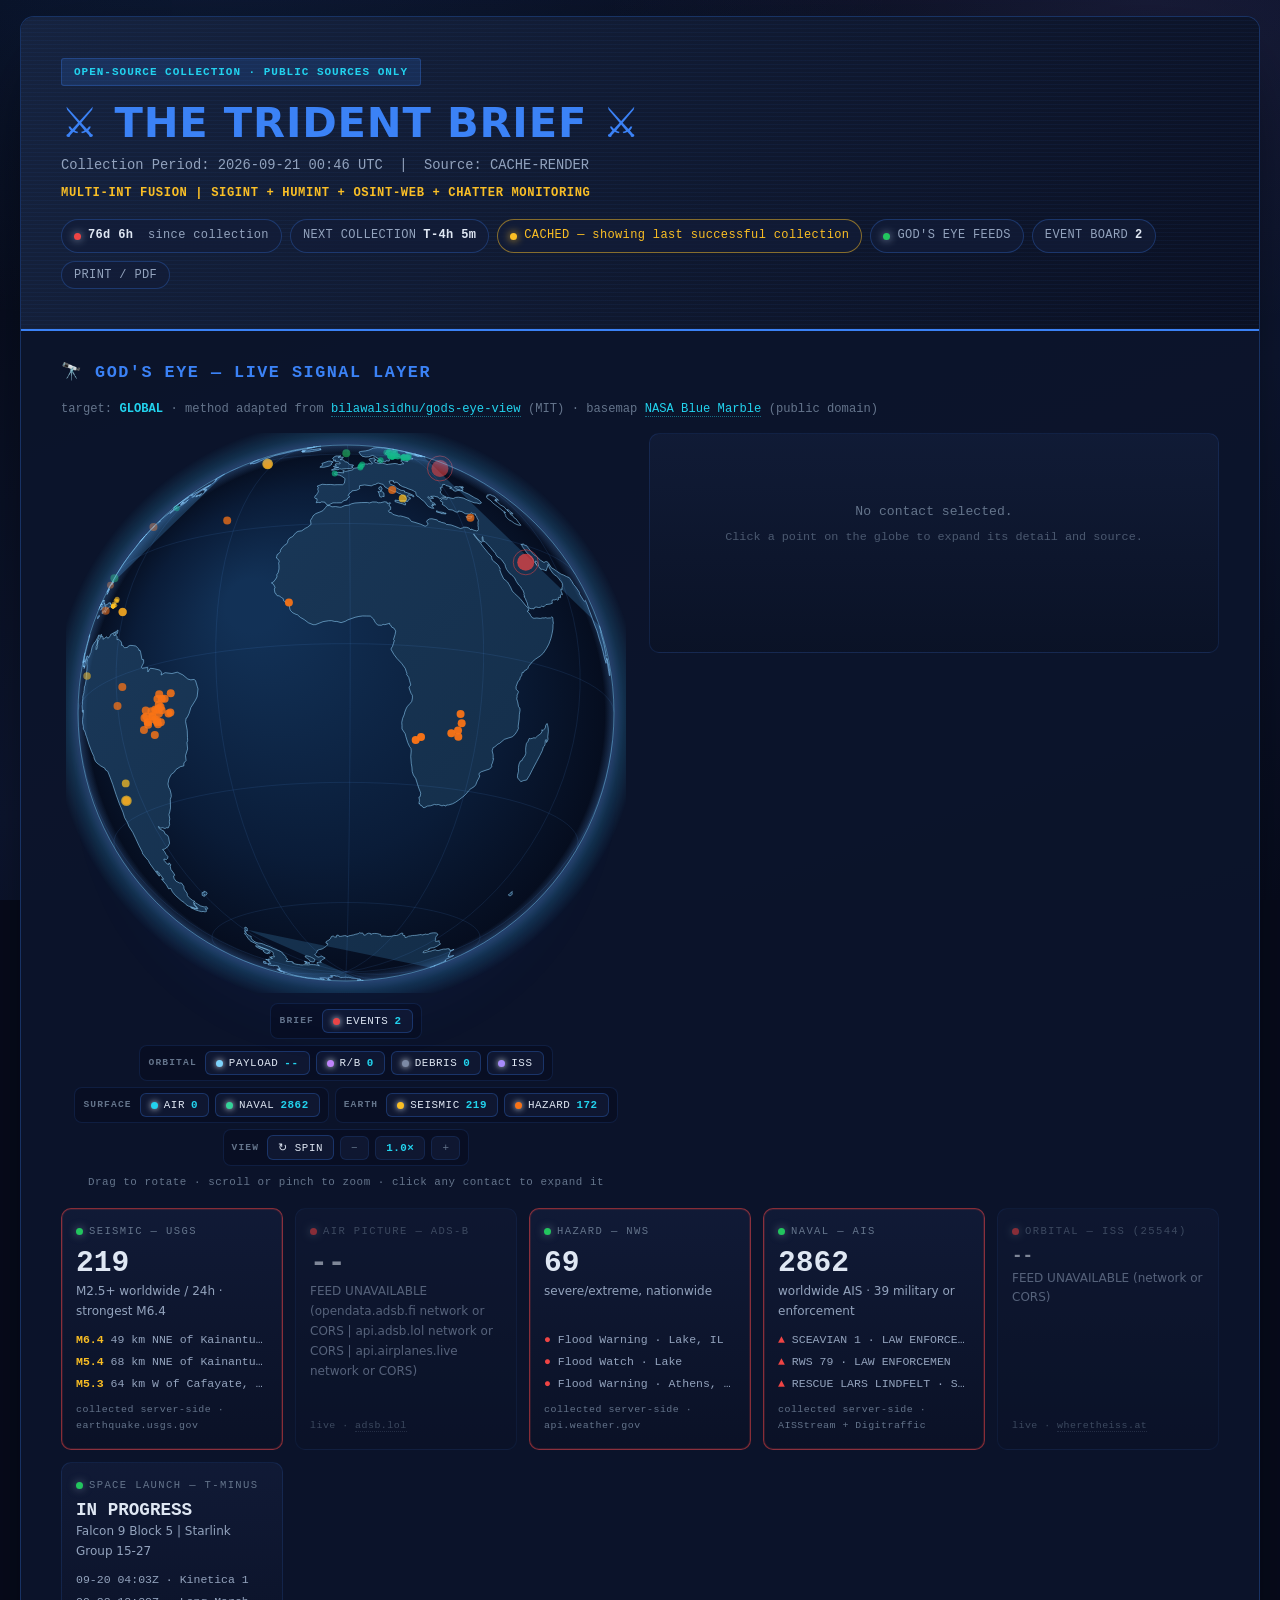
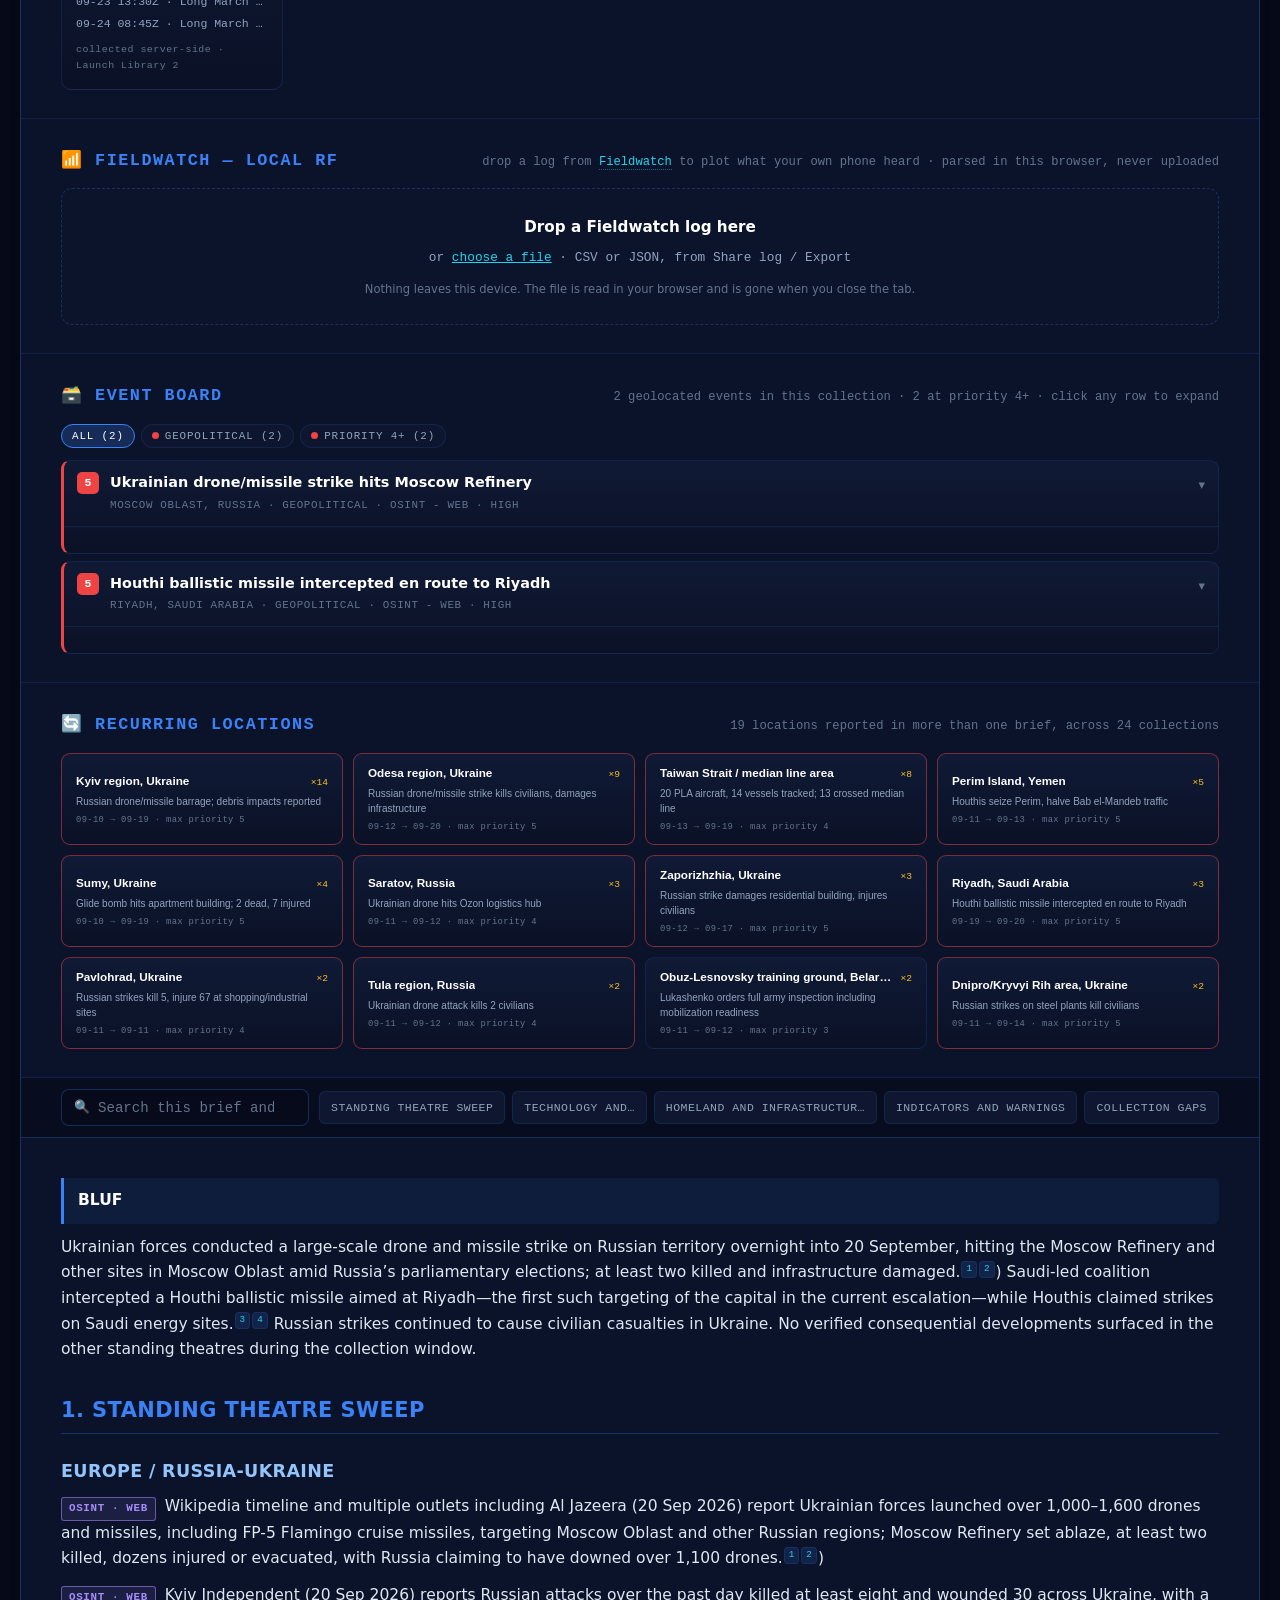
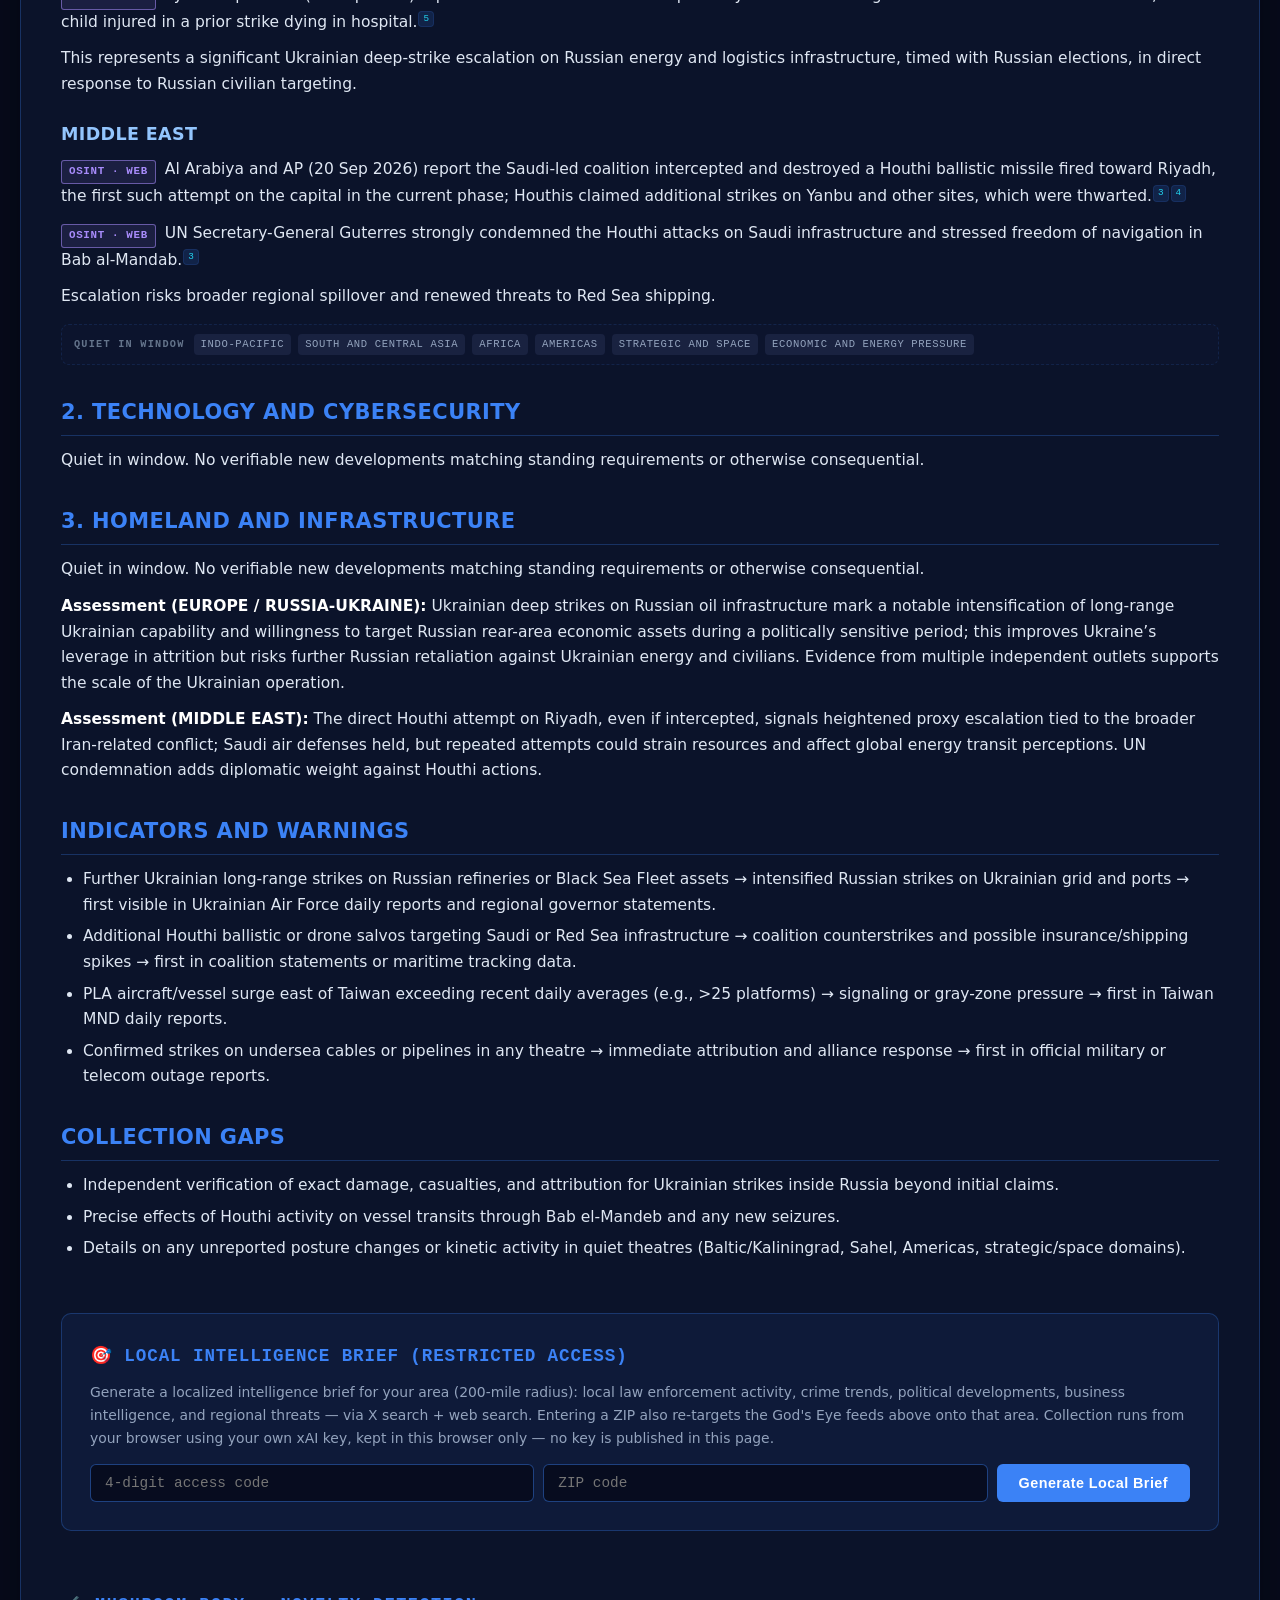
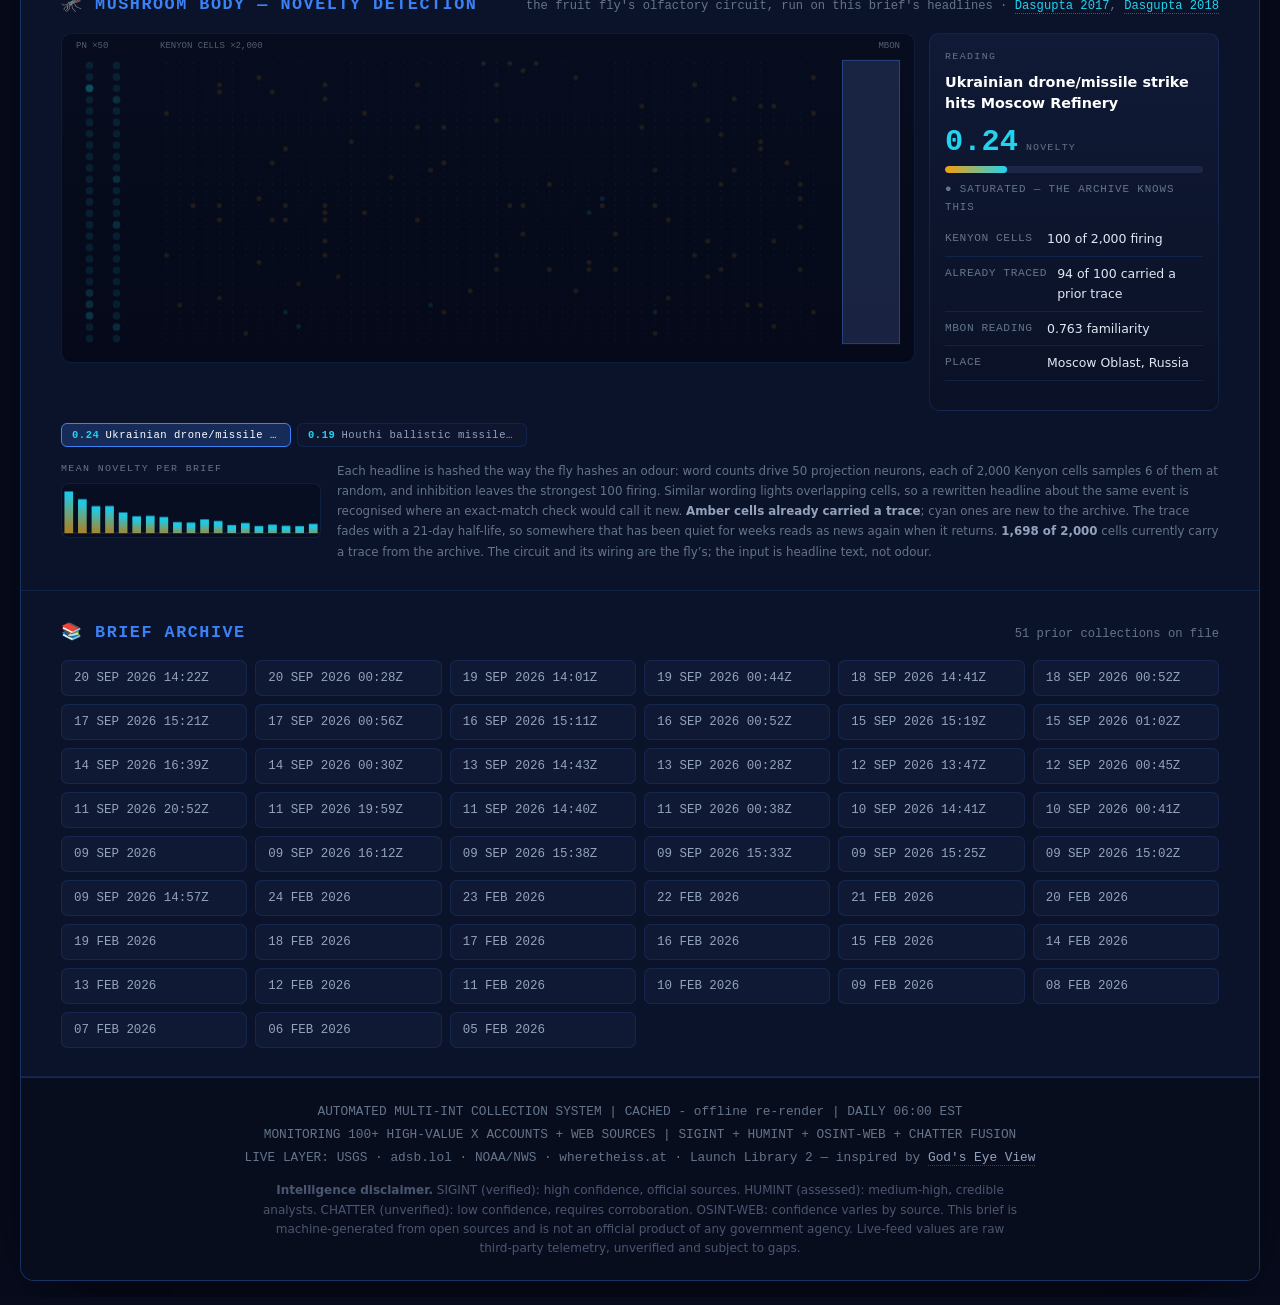
==== commit 303a93a5: "Drop the CLASSIFIED banner: nothing here is classified The header carried a red "CLASSIFIED: SIGINT/" ====
--- a/index.html
+++ b/index.html
@@ -31,7 +31,14 @@
 /* ---------- header ---------- */
 .header{background:linear-gradient(135deg,#16233f,#0a1023);border-bottom:2px solid var(--blue);padding:clamp(22px,4vw,40px);position:relative;overflow:hidden}
 .header::after{content:"";position:absolute;inset:0;background:repeating-linear-gradient(0deg,rgba(59,130,246,.05) 0 1px,transparent 1px 4px);pointer-events:none}
-.badge{background:var(--red);color:#fff;padding:4px 12px;font-size:11px;font-weight:800;letter-spacing:.09em;border-radius:3px;display:inline-block;font-family:var(--mono)}
+/* Was a red "CLASSIFIED" banner. Nothing collected here is classified -- every
+   source is a public post, a public news site or an open telemetry feed -- and
+   the page's own footer already said so, so the header was contradicting it.
+   A false restriction marking on a public site is worth nothing and misleads
+   anyone who reads it, so both the wording and the alarm colour are gone. */
+.badge{background:rgba(59,130,246,.16);color:var(--cyan);border:1px solid var(--line);
+  padding:4px 12px;font-size:11px;font-weight:700;letter-spacing:.09em;border-radius:3px;
+  display:inline-block;font-family:var(--mono)}
 h1{font-size:clamp(1.7em,5.2vw,2.6em);color:var(--blue);text-transform:uppercase;letter-spacing:.02em;margin:14px 0 8px;line-height:1.12}
 .meta{color:var(--ink-dim);font-size:.86em;font-family:var(--mono)}
 .sigint{color:var(--amber);font-size:.76em;font-weight:700;margin-top:6px;letter-spacing:.05em;font-family:var(--mono)}
@@ -357,9 +364,9 @@
 <div class="container">
 
   <div class="header">
-    <div class="badge">CLASSIFIED: SIGINT/HUMINT COLLECTION BRIEF</div>
+    <div class="badge">OPEN-SOURCE COLLECTION &middot; PUBLIC SOURCES ONLY</div>
     <h1>&#9876;&#65039; THE TRIDENT BRIEF &#9876;&#65039;</h1>
-    <div class="meta">Collection Period: 2026-09-21 00:37 UTC &nbsp;|&nbsp; Source: CACHE-RENDER</div>
+    <div class="meta">Collection Period: 2026-09-21 00:46 UTC &nbsp;|&nbsp; Source: CACHE-RENDER</div>
     <div class="sigint">MULTI-INT FUSION | SIGINT + HUMINT + OSINT-WEB + CHATTER MONITORING</div>
     <div class="pills">
       <span class="pill"><span class="dot live" id="freshDot"></span><b id="freshAge">--</b>&nbsp;since collection</span>
@@ -616,7 +623,7 @@
    Data injected at build time
    ===================================================================== */
 const BRIEF_MD   = "**BLUF**\n\nUkrainian forces conducted a large-scale drone and missile strike on Russian territory overnight into 20 September, hitting the Moscow Refinery and other sites in Moscow Oblast amid Russia\u2019s parliamentary elections; at least two killed and infrastructure damaged.[[1]](https://en.wikipedia.org/wiki/Portal:Current_events/2026_September_20)[[2]](https://en.wikipedia.org/wiki/Timeline_of_the_Russo-Ukrainian_war_(1_September_2026_%E2%80%93_present)) Saudi-led coalition intercepted a Houthi ballistic missile aimed at Riyadh\u2014the first such targeting of the capital in the current escalation\u2014while Houthis claimed strikes on Saudi energy sites.[[3]](https://english.alarabiya.net/News/middle-east/2026/09/20/un-strongly-condemns-houthi-attacks-on-saudi-arabia-guterres-to-al-arabiya)[[4]](https://www.arkansasonline.com/news/2026/sep/20/saudis-affirm-houthis-fired-missile-at-capital/) Russian strikes continued to cause civilian casualties in Ukraine. No verified consequential developments surfaced in the other standing theatres during the collection window.\n\n## 1. STANDING THEATRE SWEEP\n\n### EUROPE / RUSSIA-UKRAINE\n[OSINT - WEB] Wikipedia timeline and multiple outlets including Al Jazeera (20 Sep 2026) report Ukrainian forces launched over 1,000\u20131,600 drones and missiles, including FP-5 Flamingo cruise missiles, targeting Moscow Oblast and other Russian regions; Moscow Refinery set ablaze, at least two killed, dozens injured or evacuated, with Russia claiming to have downed over 1,100 drones.[[1]](https://en.wikipedia.org/wiki/Portal:Current_events/2026_September_20)[[2]](https://en.wikipedia.org/wiki/Timeline_of_the_Russo-Ukrainian_war_(1_September_2026_%E2%80%93_present))\n\n[OSINT - WEB] Kyiv Independent (20 Sep 2026) reports Russian attacks over the past day killed at least eight and wounded 30 across Ukraine, with a child injured in a prior strike dying in hospital.[[5]](https://kyivindependent.com/russian-attacks-kill-at-least-8-wound-30-across-ukraine-as-a-child-injured-in-sept-19-strike-dies-in-hospital/)\n\nThis represents a significant Ukrainian deep-strike escalation on Russian energy and logistics infrastructure, timed with Russian elections, in direct response to Russian civilian targeting.\n\n### MIDDLE EAST\n[OSINT - WEB] Al Arabiya and AP (20 Sep 2026) report the Saudi-led coalition intercepted and destroyed a Houthi ballistic missile fired toward Riyadh, the first such attempt on the capital in the current phase; Houthis claimed additional strikes on Yanbu and other sites, which were thwarted.[[3]](https://english.alarabiya.net/News/middle-east/2026/09/20/un-strongly-condemns-houthi-attacks-on-saudi-arabia-guterres-to-al-arabiya)[[4]](https://www.arkansasonline.com/news/2026/sep/20/saudis-affirm-houthis-fired-missile-at-capital/)\n\n[OSINT - WEB] UN Secretary-General Guterres strongly condemned the Houthi attacks on Saudi infrastructure and stressed freedom of navigation in Bab al-Mandab.[[3]](https://english.alarabiya.net/News/middle-east/2026/09/20/un-strongly-condemns-houthi-attacks-on-saudi-arabia-guterres-to-al-arabiya)\n\nEscalation risks broader regional spillover and renewed threats to Red Sea shipping.\n\n### INDO-PACIFIC\nQuiet in window. No verifiable new developments matching standing requirements or otherwise consequential.\n\n### SOUTH AND CENTRAL ASIA\nQuiet in window. No verifiable new developments matching standing requirements or otherwise consequential.\n\n### AFRICA\nQuiet in window. No verifiable new developments matching standing requirements or otherwise consequential.\n\n### AMERICAS\nQuiet in window. No verifiable new developments matching standing requirements or otherwise consequential.\n\n### STRATEGIC AND SPACE\nQuiet in window. No verifiable new developments matching standing requirements or otherwise consequential.\n\n### ECONOMIC AND ENERGY PRESSURE\nQuiet in window. No verifiable new developments matching standing requirements or otherwise consequential.\n\n## 2. TECHNOLOGY AND CYBERSECURITY\nQuiet in window. No verifiable new developments matching standing requirements or otherwise consequential.\n\n## 3. HOMELAND AND INFRASTRUCTURE\nQuiet in window. No verifiable new developments matching standing requirements or otherwise consequential.\n\n**Assessment (EUROPE / RUSSIA-UKRAINE):** Ukrainian deep strikes on Russian oil infrastructure mark a notable intensification of long-range Ukrainian capability and willingness to target Russian rear-area economic assets during a politically sensitive period; this improves Ukraine\u2019s leverage in attrition but risks further Russian retaliation against Ukrainian energy and civilians. Evidence from multiple independent outlets supports the scale of the Ukrainian operation.\n\n**Assessment (MIDDLE EAST):** The direct Houthi attempt on Riyadh, even if intercepted, signals heightened proxy escalation tied to the broader Iran-related conflict; Saudi air defenses held, but repeated attempts could strain resources and affect global energy transit perceptions. UN condemnation adds diplomatic weight against Houthi actions.\n\n## INDICATORS AND WARNINGS\n- Further Ukrainian long-range strikes on Russian refineries or Black Sea Fleet assets \u2192 intensified Russian strikes on Ukrainian grid and ports \u2192 first visible in Ukrainian Air Force daily reports and regional governor statements.\n- Additional Houthi ballistic or drone salvos targeting Saudi or Red Sea infrastructure \u2192 coalition counterstrikes and possible insurance/shipping spikes \u2192 first in coalition statements or maritime tracking data.\n- PLA aircraft/vessel surge east of Taiwan exceeding recent daily averages (e.g., \u003e25 platforms) \u2192 signaling or gray-zone pressure \u2192 first in Taiwan MND daily reports.\n- Confirmed strikes on undersea cables or pipelines in any theatre \u2192 immediate attribution and alliance response \u2192 first in official military or telecom outage reports.\n\n## COLLECTION GAPS\n- Independent verification of exact damage, casualties, and attribution for Ukrainian strikes inside Russia beyond initial claims.\n- Precise effects of Houthi activity on vessel transits through Bab el-Mandeb and any new seizures.\n- Details on any unreported posture changes or kinetic activity in quiet theatres (Baltic/Kaliningrad, Sahel, Americas, strategic/space domains).";
-const BUILT_AT   = "2026-09-21T00:37:53.227951+00:00";
+const BUILT_AT   = "2026-09-21T00:46:48.343510+00:00";
 const IS_STALE   = true;
 const ARCHIVE    = [{"date": "20 SEP 2026 14:22Z", "path": "archive/2026-09-20-1422.md"}, {"date": "20 SEP 2026 00:28Z", "path": "archive/2026-09-20-0028.md"}, {"date": "19 SEP 2026 14:01Z", "path": "archive/2026-09-19-1401.md"}, {"date": "19 SEP 2026 00:44Z", "path": "archive/2026-09-19-0044.md"}, {"date": "18 SEP 2026 14:41Z", "path": "archive/2026-09-18-1441.md"}, {"date": "18 SEP 2026 00:52Z", "path": "archive/2026-09-18-0052.md"}, {"date": "17 SEP 2026 15:21Z", "path": "archive/2026-09-17-1521.md"}, {"date": "17 SEP 2026 00:56Z", "path": "archive/2026-09-17-0056.md"}, {"date": "16 SEP 2026 15:11Z", "path": "archive/2026-09-16-1511.md"}, {"date": "16 SEP 2026 00:52Z", "path": "archive/2026-09-16-0052.md"}, {"date": "15 SEP 2026 15:19Z", "path": "archive/2026-09-15-1519.md"}, {"date": "15 SEP 2026 01:02Z", "path": "archive/2026-09-15-0102.md"}, {"date": "14 SEP 2026 16:39Z", "path": "archive/2026-09-14-1639.md"}, {"date": "14 SEP 2026 00:30Z", "path": "archive/2026-09-14-0030.md"}, {"date": "13 SEP 2026 14:43Z", "path": "archive/2026-09-13-1443.md"}, {"date": "13 SEP 2026 00:28Z", "path": "archive/2026-09-13-0028.md"}, {"date": "12 SEP 2026 13:47Z", "path": "archive/2026-09-12-1347.md"}, {"date": "12 SEP 2026 00:45Z", "path": "archive/2026-09-12-0045.md"}, {"date": "11 SEP 2026 20:52Z", "path": "archive/2026-09-11-2052.md"}, {"date": "11 SEP 2026 19:59Z", "path": "archive/2026-09-11-1959.md"}, {"date": "11 SEP 2026 14:40Z", "path": "archive/2026-09-11-1440.md"}, {"date": "11 SEP 2026 00:38Z", "path": "archive/2026-09-11-0038.md"}, {"date": "10 SEP 2026 14:41Z", "path": "archive/2026-09-10-1441.md"}, {"date": "10 SEP 2026 00:41Z", "path": "archive/2026-09-10-0041.md"}, {"date": "09 SEP 2026", "path": "archive/2026-09-09.md"}, {"date": "09 SEP 2026 16:12Z", "path": "archive/2026-09-09-1612.md"}, {"date": "09 SEP 2026 15:38Z", "path": "archive/2026-09-09-1538.md"}, {"date": "09 SEP 2026 15:33Z", "path": "archive/2026-09-09-1533.md"}, {"date": "09 SEP 2026 15:25Z", "path": "archive/2026-09-09-1525.md"}, {"date": "09 SEP 2026 15:02Z", "path": "archive/2026-09-09-1502.md"}, {"date": "09 SEP 2026 14:57Z", "path": "archive/2026-09-09-1457.md"}, {"date": "24 FEB 2026", "path": "archive/2026-02-24.md"}, {"date": "23 FEB 2026", "path": "archive/2026-02-23.md"}, {"date": "22 FEB 2026", "path": "archive/2026-02-22.md"}, {"date": "21 FEB 2026", "path": "archive/2026-02-21.md"}, {"date": "20 FEB 2026", "path": "archive/2026-02-20.md"}, {"date": "19 FEB 2026", "path": "archive/2026-02-19.md"}, {"date": "18 FEB 2026", "path": "archive/2026-02-18.md"}, {"date": "17 FEB 2026", "path": "archive/2026-02-17.md"}, {"date": "16 FEB 2026", "path": "archive/2026-02-16.md"}, {"date": "15 FEB 2026", "path": "archive/2026-02-15.md"}, {"date": "14 FEB 2026", "path": "archive/2026-02-14.md"}, {"date": "13 FEB 2026", "path": "archive/2026-02-13.md"}, {"date": "12 FEB 2026", "path": "archive/2026-02-12.md"}, {"date": "11 FEB 2026", "path": "archive/2026-02-11.md"}, {"date": "10 FEB 2026", "path": "archive/2026-02-10.md"}, {"date": "09 FEB 2026", "path": "archive/2026-02-09.md"}, {"date": "08 FEB 2026", "path": "archive/2026-02-08.md"}, {"date": "07 FEB 2026", "path": "archive/2026-02-07.md"}, {"date": "06 FEB 2026", "path": "archive/2026-02-06.md"}, {"date": "05 FEB 2026", "path": "archive/2026-02-05.md"}];
 const EVENTS     = [{"lat": 55.75, "lon": 37.62, "priority": 5, "place": "Moscow Oblast, Russia", "headline": "Ukrainian drone/missile strike hits Moscow Refinery", "section": "geopolitical", "classification": "OSINT - WEB", "confidence": "high", "url": "https://en.wikipedia.org/wiki/Portal:Current_events/2026_September_20", "novelty": 0.237, "fly": {"kc": [24, 26, 28, 77, 107, 131, 149, 154, 162, 169, 175, 190, 204, 208, 262, 293, 336, 345, 346, 350, 365, 399, 425, 441, 469, 471, 486, 542, 564, 595, 609, 645, 708, 721, 747, 770, 787, 793, 817, 879, 892, 898, 957, 983, 998, 1002, 1004, 1009, 1012, 1026, 1027, 1033, 1037, 1062, 1065, 1082, 1104, 1108, 1109, 1112, 1119, 1138, 1198, 1227, 1234, 1262, 1291, 1296, 1350, 1362, 1375, 1390, 1393, 1407, 1432, 1475, 1479, 1482, 1484, 1492, 1498, 1513, 1541, 1560, 1623, 1631, 1654, 1688, 1701, 1720, 1744, 1745, 1759, 1771, 1787, 1799, 1860, 1896, 1906, 1937], "pn": [0.0, 0.0, 0.0, 0.0, 10.0, 0.0, 0.0, 5.0, 0.0, 0.0, 0.0, 0.0, 0.0, 0.0, 0.0, 0.0, 0.0, 0.0, 0.0, 0.0, 0.0, 5.0, 0.0, 0.0, 0.0, 0.0, 0.0, 0.0, 0.0, 5.0, 0.0, 0.0, 0.0, 0.0, 0.0, 0.0, 0.0, 0.0, 0.0, 0.0, 5.0, 0.0, 5.0, 0.0, 10.0, 0.0, 0.0, 5.0, 0.0, 0.0], "warm": [24, 26, 28, 77, 107, 131, 149, 154, 162, 169, 175, 190, 204, 208, 262, 293, 336, 345, 346, 350, 365, 399, 425, 441, 469, 471, 486, 542, 564, 595, 609, 645, 708, 721, 747, 770, 787, 793, 817, 879, 892, 898, 957, 998, 1002, 1004, 1009, 1012, 1026, 1027, 1033, 1037, 1062, 1065, 1104, 1108, 1109, 1112, 1119, 1138, 1198, 1227, 1234, 1262, 1291, 1296, 1350, 1362, 1375, 1390, 1393, 1407, 1432, 1475, 1479, 1482, 1484, 1492, 1498, 1513, 1541, 1560, 1623, 1631, 1654, 1688, 1701, 1744, 1745, 1771, 1799, 1896, 1906, 1937], "seen": 0.763}}, {"lat": 24.71, "lon": 46.68, "priority": 5, "place": "Riyadh, Saudi Arabia", "headline": "Houthi ballistic missile intercepted en route to Riyadh", "section": "geopolitical", "classification": "OSINT - WEB", "confidence": "high", "url": "https://english.alarabiya.net/News/middle-east/2026/09/20/un-strongly-condemns-houthi-attacks-on-saudi-arabia-guterres-to-al-arabiya", "novelty": 0.189, "fly": {"kc": [3, 7, 9, 17, 25, 28, 34, 51, 59, 60, 62, 68, 88, 107, 112, 128, 137, 156, 164, 171, 179, 180, 187, 217, 237, 238, 240, 246, 249, 257, 274, 276, 278, 282, 286, 293, 303, 304, 319, 348, 351, 445, 475, 481, 514, 568, 576, 586, 622, 672, 692, 708, 755, 756, 766, 774, 806, 814, 828, 836, 844, 885, 895, 907, 1017, 1025, 1027, 1081, 1099, 1141, 1175, 1206, 1232, 1284, 1297, 1300, 1308, 1355, 1366, 1378, 1463, 1470, 1493, 1494, 1532, 1546, 1553, 1587, 1627, 1643, 1646, 1690, 1704, 1727, 1857, 1924, 1938, 1952, 1967, 1994], "pn": [0.0, 11.11, 0.0, 5.56, 0.0, 0.0, 0.0, 5.56, 5.56, 0.0, 0.0, 5.56, 0.0, 0.0, 0.0, 0.0, 0.0, 0.0, 0.0, 0.0, 0.0, 0.0, 0.0, 0.0, 0.0, 0.0, 0.0, 0.0, 0.0, 0.0, 0.0, 0.0, 0.0, 0.0, 11.11, 0.0, 0.0, 0.0, 5.56, 0.0, 0.0, 0.0, 0.0, 0.0, 0.0, 0.0, 0.0, 0.0, 0.0, 0.0], "warm": [3, 7, 9, 17, 25, 28, 34, 51, 59, 60, 62, 68, 88, 107, 112, 128, 137, 156, 164, 171, 179, 180, 187, 217, 237, 238, 240, 246, 249, 257, 274, 276, 278, 282, 286, 293, 303, 304, 319, 348, 351, 445, 475, 481, 514, 568, 576, 586, 622, 672, 708, 755, 756, 766, 806, 814, 828, 836, 844, 885, 895, 907, 1017, 1025, 1027, 1081, 1099, 1141, 1206, 1232, 1284, 1297, 1300, 1308, 1355, 1366, 1378, 1470, 1494, 1532, 1546, 1553, 1587, 1627, 1643, 1646, 1690, 1727, 1857, 1924, 1938, 1952, 1994], "seen": 0.811}}];
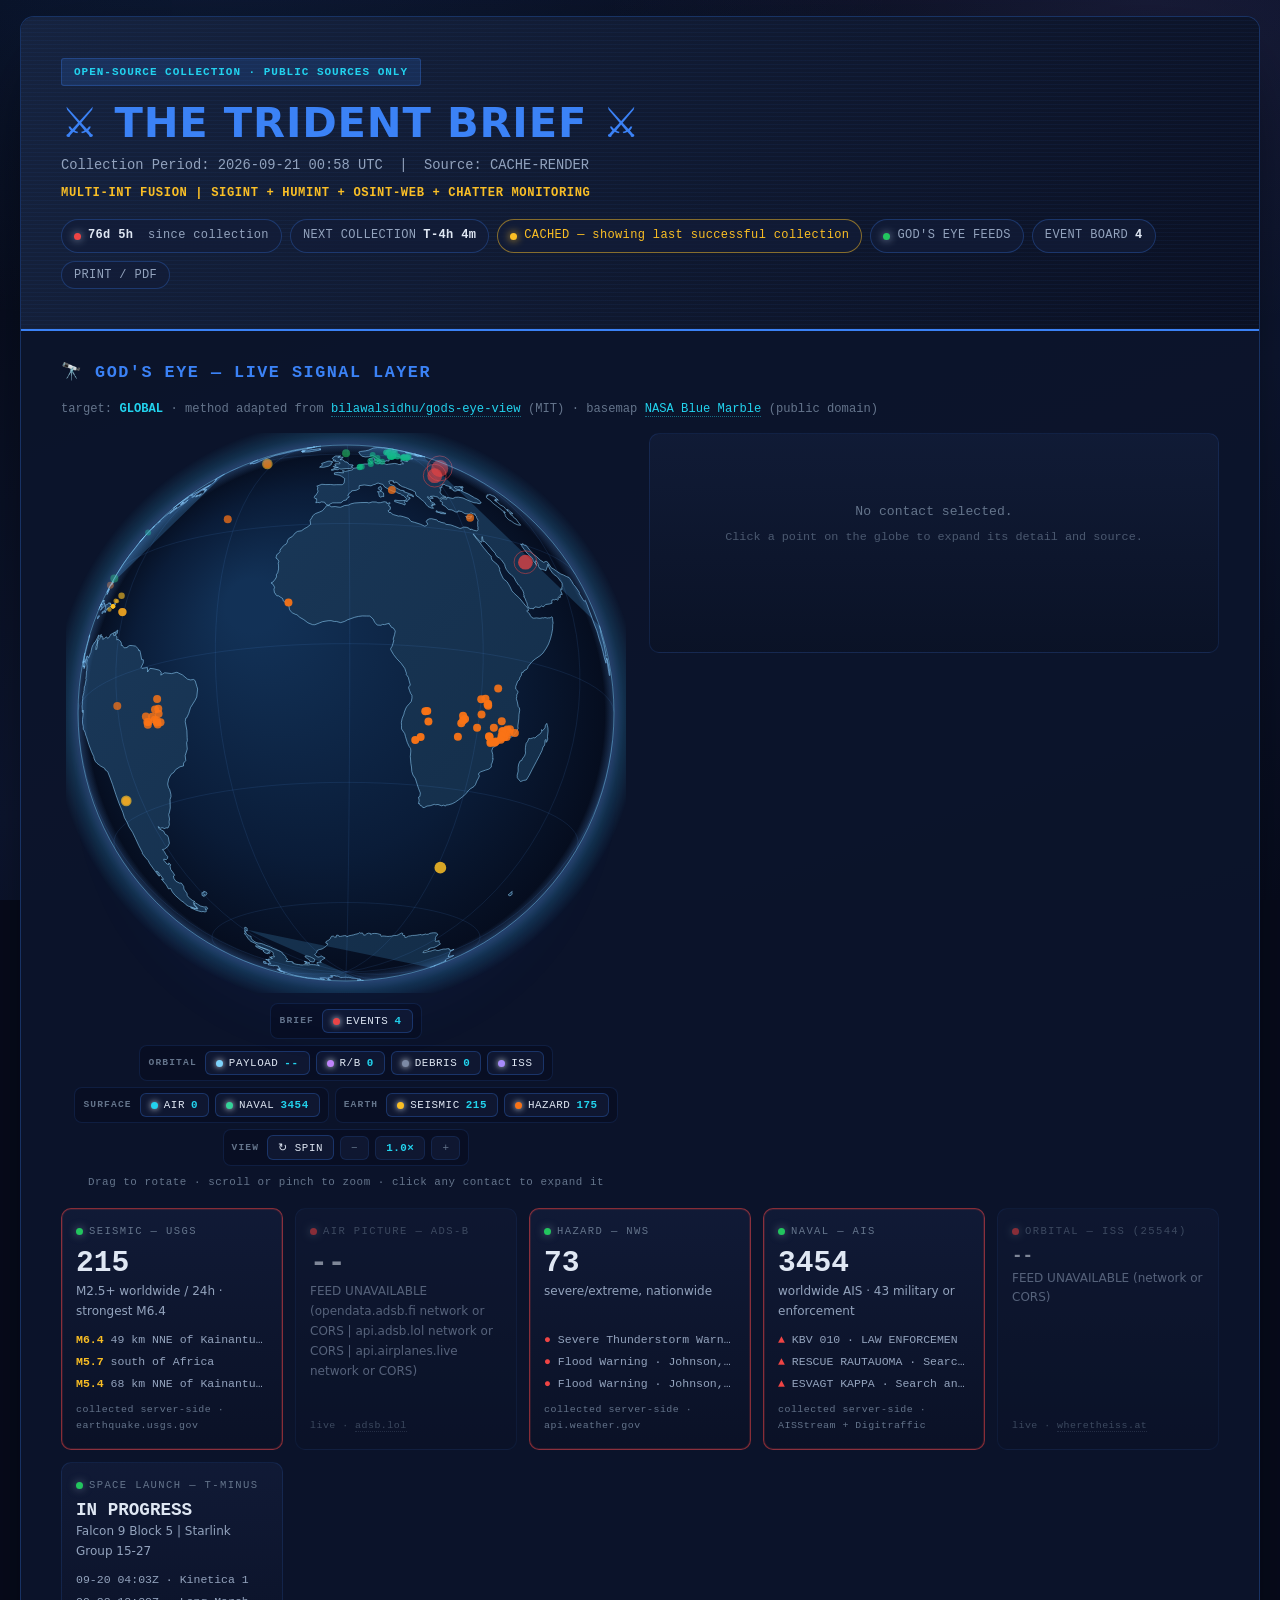
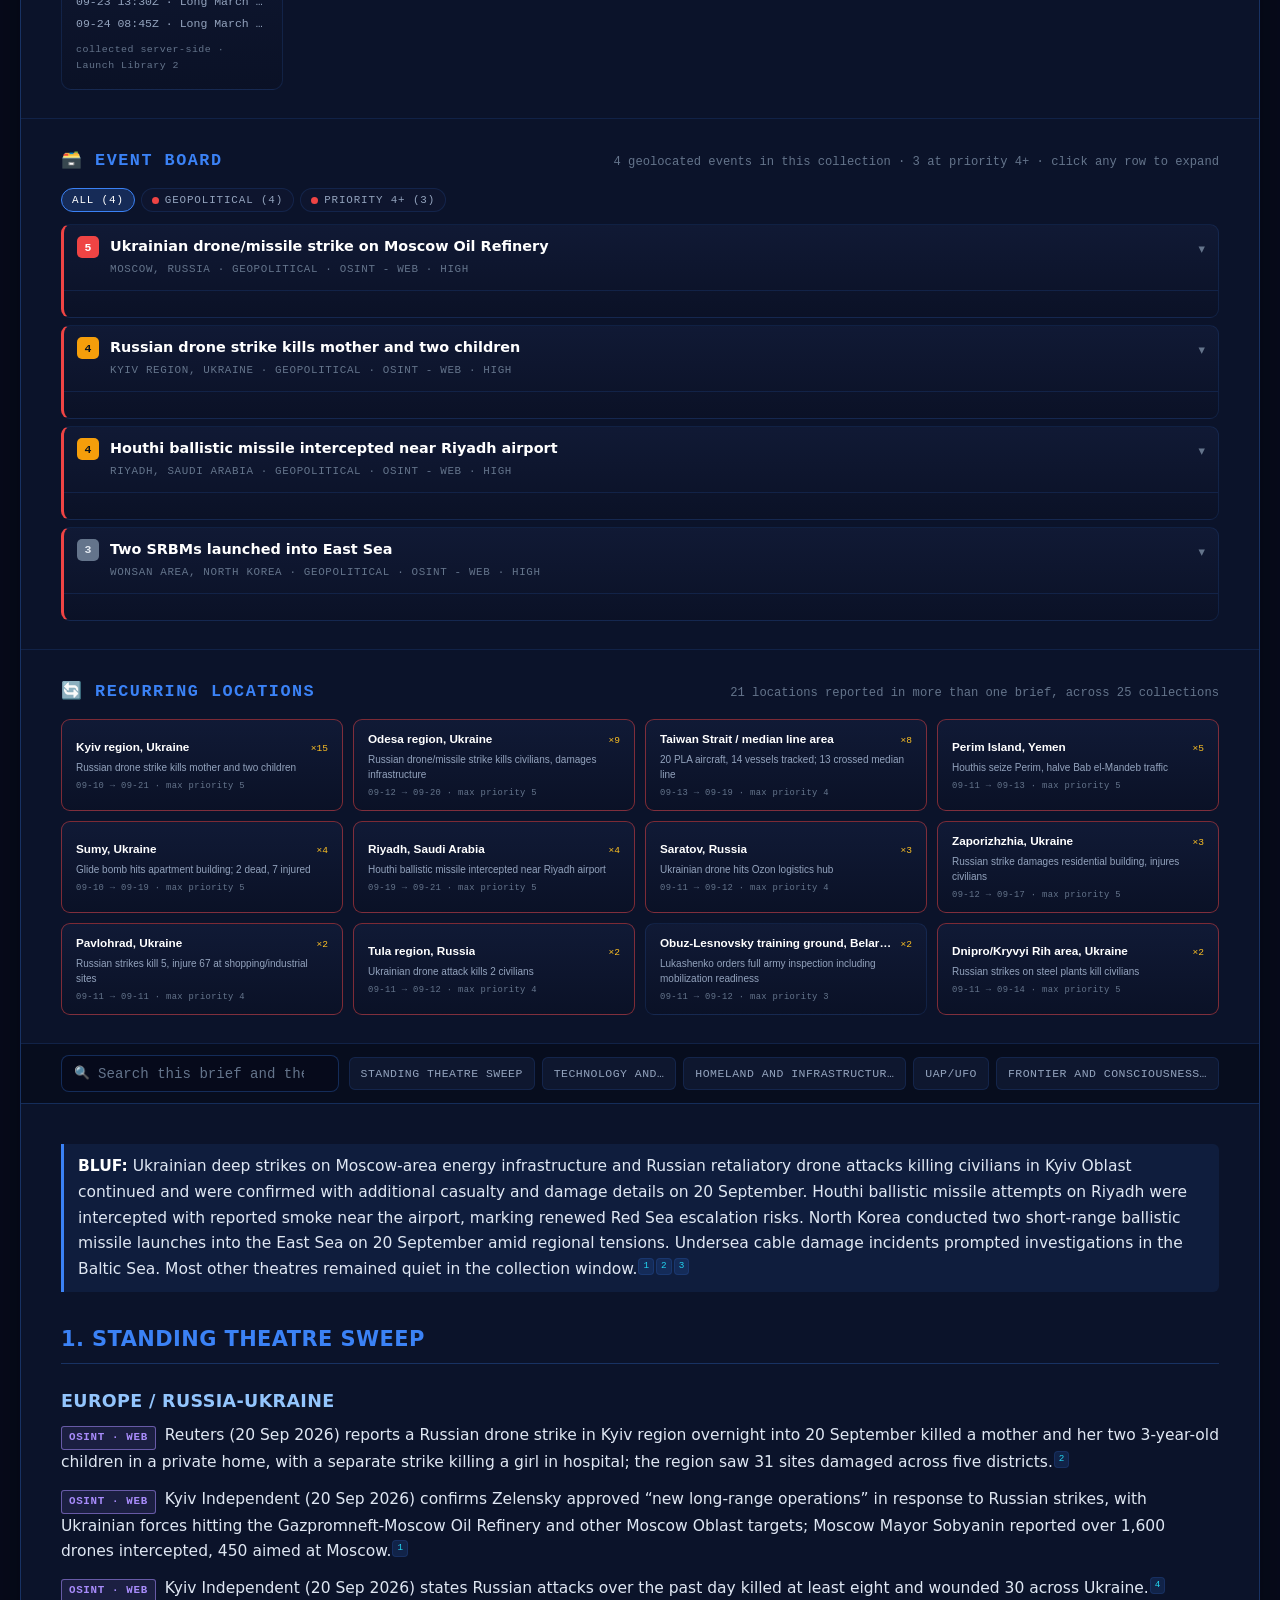
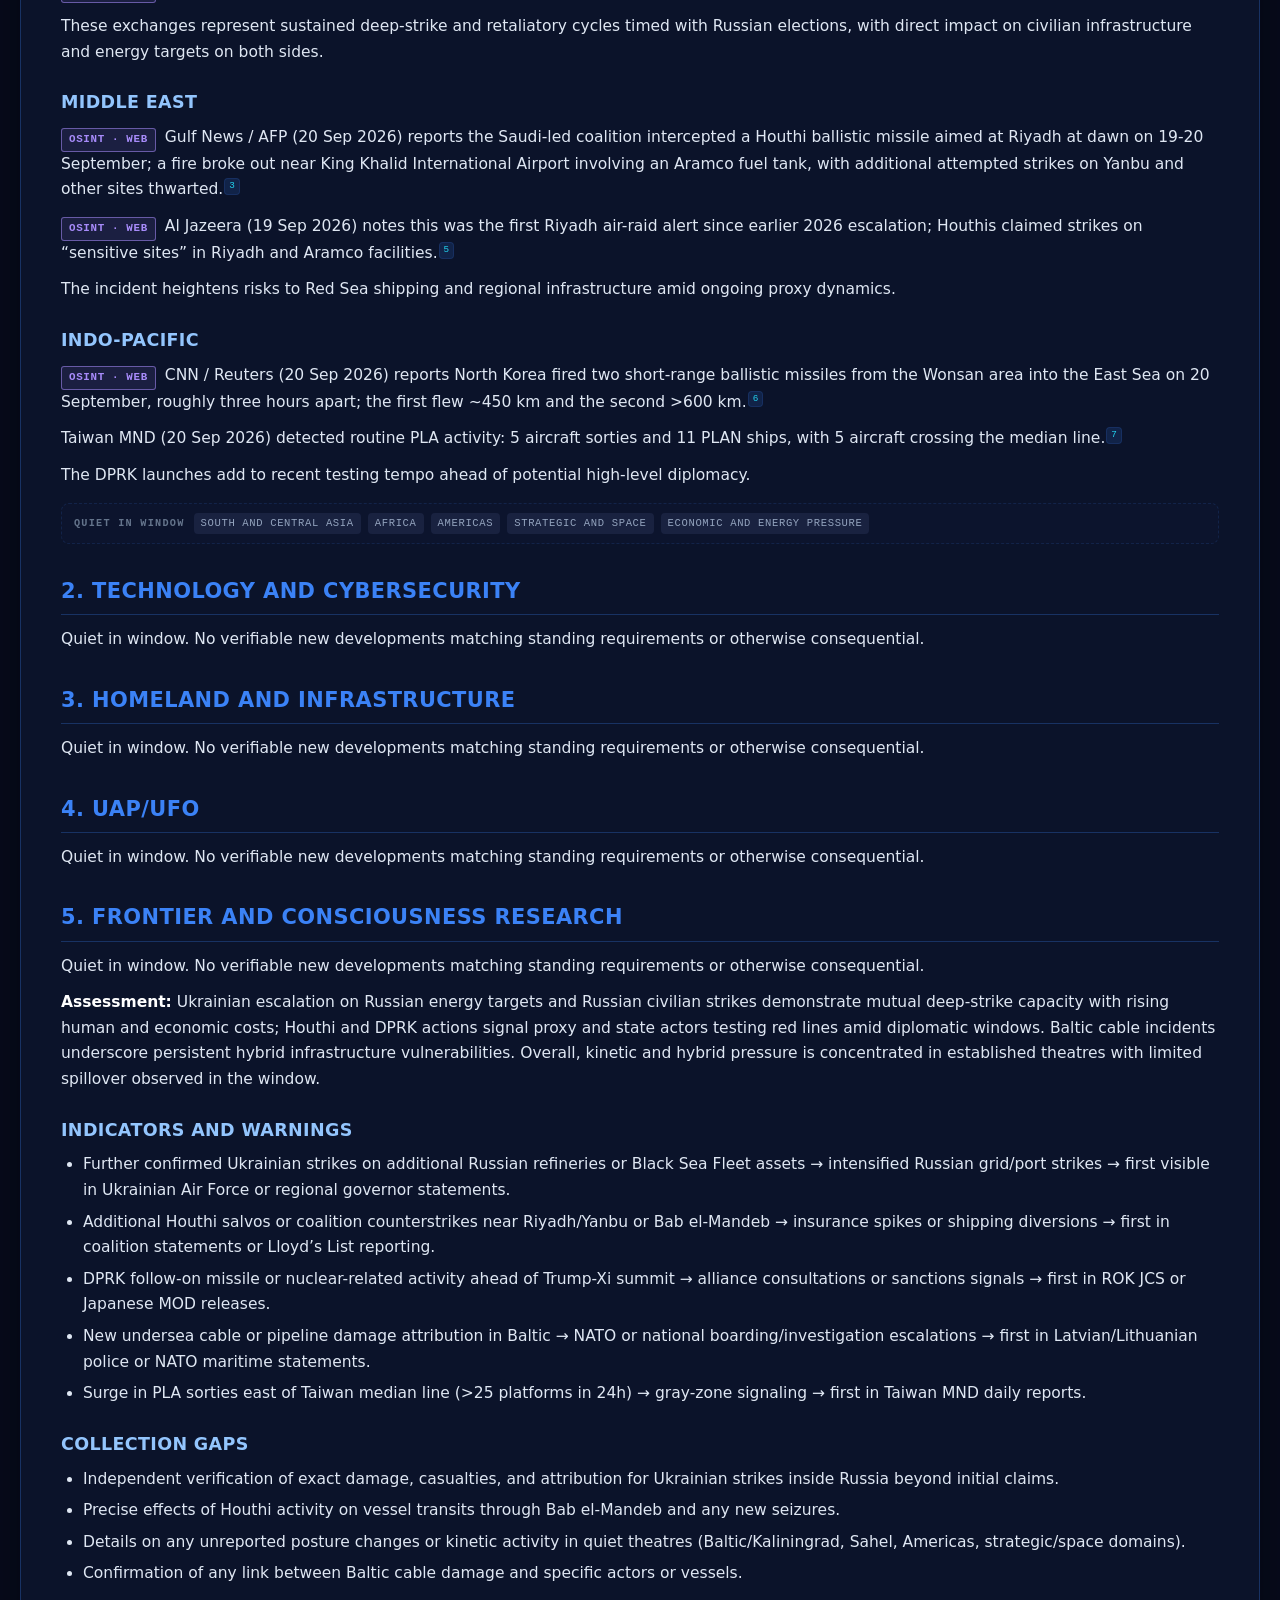
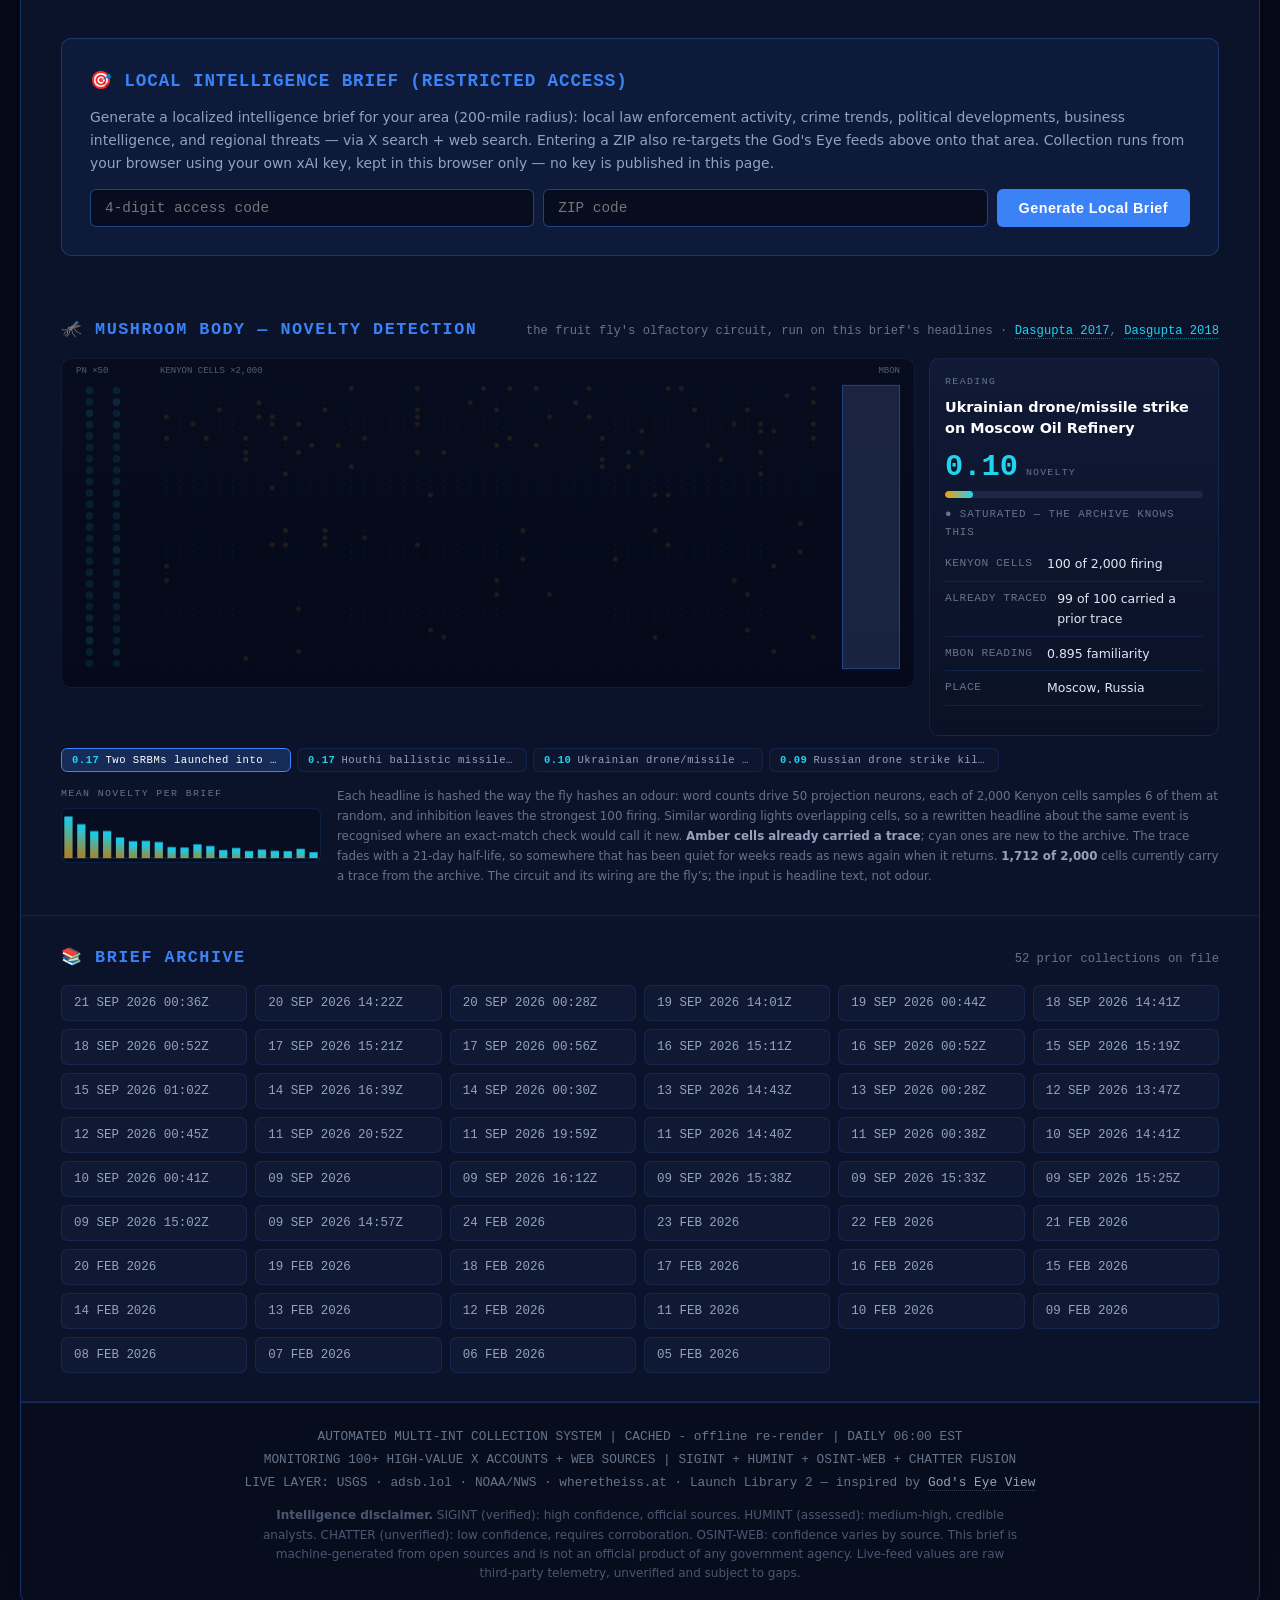
==== commit eafebdea: "Revert Fieldwatch; make the brief actually collect chatter Two things.  Fieldwatch comes out. It was" ====
--- a/index.html
+++ b/index.html
@@ -124,34 +124,6 @@
 .content a.cite:hover{background:rgba(59,130,246,.4);color:#fff;border-color:var(--blue)}
 @media print{ .content a.cite{color:#333;background:none;border-color:#999} }
 
-/* ---------- fieldwatch ---------- */
-.fw-drop{border:1.5px dashed var(--line);border-radius:11px;padding:26px 18px;text-align:center;
-  background:rgba(15,23,48,.45);transition:.15s;cursor:pointer}
-.fw-drop:hover,.fw-drop.over{border-color:var(--blue);background:rgba(59,130,246,.12)}
-.fw-drop-in b{display:block;color:#fff;font-size:.95em;margin-bottom:7px}
-.fw-drop-in span{display:block;color:var(--ink-dim);font-size:.8em;font-family:var(--mono)}
-.fw-drop-in small{display:block;color:var(--ink-faint);font-size:.72em;margin-top:11px;line-height:1.6}
-.fw-pick{background:none;border:0;color:var(--cyan);text-decoration:underline;cursor:pointer;font:inherit;padding:0}
-.fw-stats{display:grid;grid-template-columns:repeat(auto-fit,minmax(128px,1fr));gap:9px;margin-bottom:12px}
-.fw-stat{background:linear-gradient(180deg,rgba(18,28,56,.85),rgba(11,18,38,.85));border:1px solid var(--line2);
-  border-radius:9px;padding:11px 13px}
-.fw-stat b{display:block;font-family:var(--mono);font-size:1.5em;color:#fff;line-height:1.1}
-.fw-stat span{display:block;font-family:var(--mono);font-size:.62em;letter-spacing:.11em;text-transform:uppercase;
-  color:var(--ink-faint);margin-top:5px}
-.fw-actions{display:flex;flex-wrap:wrap;gap:7px;margin-bottom:12px}
-.fw-list{display:flex;flex-direction:column;gap:4px;max-height:340px;overflow-y:auto}
-.fw-row{display:grid;grid-template-columns:52px 1fr auto auto;gap:10px;align-items:center;
-  background:rgba(15,23,48,.6);border:1px solid var(--line2);border-radius:7px;padding:7px 11px;font-size:.78em}
-.fw-row:hover{border-color:var(--line)}
-.fw-kind{font-family:var(--mono);font-size:.76em;letter-spacing:.06em;padding:2px 5px;border-radius:4px;text-align:center}
-.fw-kind.WIFI{background:rgba(34,211,238,.18);color:#22d3ee}
-.fw-kind.BLE{background:rgba(232,121,249,.18);color:#e879f9}
-.fw-name{min-width:0;overflow:hidden;text-overflow:ellipsis;white-space:nowrap;color:var(--ink)}
-.fw-name i{color:var(--ink-faint);font-style:normal;font-family:var(--mono);font-size:.86em}
-.fw-meta{font-family:var(--mono);font-size:.82em;color:var(--ink-faint);white-space:nowrap}
-.fw-geo{color:#34d399;font-family:var(--mono);font-size:.82em}
-@media (max-width:640px){ .fw-row{grid-template-columns:48px 1fr auto} .fw-row .fw-geo{display:none} }
-
 /* ---------- mushroom body ---------- */
 .fly-wrap{display:grid;grid-template-columns:1fr 290px;gap:14px;align-items:start}
 #flyCanvas{width:100%;height:auto;display:block;border:1px solid var(--line2);border-radius:10px;
@@ -366,7 +338,7 @@
   <div class="header">
     <div class="badge">OPEN-SOURCE COLLECTION &middot; PUBLIC SOURCES ONLY</div>
     <h1>&#9876;&#65039; THE TRIDENT BRIEF &#9876;&#65039;</h1>
-    <div class="meta">Collection Period: 2026-09-21 00:46 UTC &nbsp;|&nbsp; Source: CACHE-RENDER</div>
+    <div class="meta">Collection Period: 2026-09-21 00:58 UTC &nbsp;|&nbsp; Source: CACHE-RENDER</div>
     <div class="sigint">MULTI-INT FUSION | SIGINT + HUMINT + OSINT-WEB + CHATTER MONITORING</div>
     <div class="pills">
       <span class="pill"><span class="dot live" id="freshDot"></span><b id="freshAge">--</b>&nbsp;since collection</span>
@@ -402,9 +374,6 @@
             <button class="lyr on" data-layer="rocket"><i style="background:#c084fc"></i>R/B <b id="nRocket">0</b></button>
             <button class="lyr on" data-layer="debris"><i style="background:#7c8aa5"></i>DEBRIS <b id="nDebris">0</b></button>
             <button class="lyr on" data-layer="iss"><i style="background:#a78bfa"></i>ISS</button>
-          </span>
-          <span class="lyr-group" id="rfGroup" style="display:none"><b>local rf</b>
-            <button class="lyr on" data-layer="rf"><i style="background:#e879f9"></i>FIELDWATCH <b id="nRf">0</b></button>
           </span>
           <span class="lyr-group"><b>surface</b>
             <button class="lyr on" data-layer="air"><i style="background:#22d3ee"></i>AIR <b id="nAir">0</b></button>
@@ -475,34 +444,6 @@
     </div>
   </div>
 
-  <!-- ============ FIELDWATCH ============ -->
-  <div class="section-band" id="fwBand">
-    <div class="band-head">
-      <h2>&#128246; Fieldwatch &mdash; Local RF</h2>
-      <div class="sub">
-        drop a log from <a href="https://github.com/OffGridPete/Fieldwatch" target="_blank" rel="noopener">Fieldwatch</a>
-        to plot what your own phone heard &middot; parsed in this browser, never uploaded
-      </div>
-    </div>
-    <div class="fw-drop" id="fwDrop">
-      <input type="file" id="fwFile" accept=".json,.jsonl,.csv,.txt,.log" multiple hidden>
-      <div class="fw-drop-in">
-        <b>Drop a Fieldwatch log here</b>
-        <span>or <button type="button" class="fw-pick" id="fwPick">choose a file</button> &middot; CSV or JSON, from Share log / Export</span>
-        <small id="fwPriv">Nothing leaves this device. The file is read in your browser and is gone when you close the tab.</small>
-      </div>
-    </div>
-    <div id="fwResult" style="display:none">
-      <div class="fw-stats" id="fwStats"></div>
-      <div class="fw-actions">
-        <button class="ev-btn" id="fwReveal">SHOW MAC ADDRESSES</button>
-        <button class="ev-btn" id="fwGlobe">SHOW ON GLOBE</button>
-        <button class="ev-btn" id="fwClear">CLEAR</button>
-      </div>
-      <div class="fw-list" id="fwList"></div>
-    </div>
-  </div>
-
   <!-- ============ EVENT BOARD ============ -->
   <div class="section-band" id="eventBand" style="display:none">
     <div class="band-head">
@@ -622,16 +563,16 @@
 /* =====================================================================
    Data injected at build time
    ===================================================================== */
-const BRIEF_MD   = "**BLUF**\n\nUkrainian forces conducted a large-scale drone and missile strike on Russian territory overnight into 20 September, hitting the Moscow Refinery and other sites in Moscow Oblast amid Russia\u2019s parliamentary elections; at least two killed and infrastructure damaged.[[1]](https://en.wikipedia.org/wiki/Portal:Current_events/2026_September_20)[[2]](https://en.wikipedia.org/wiki/Timeline_of_the_Russo-Ukrainian_war_(1_September_2026_%E2%80%93_present)) Saudi-led coalition intercepted a Houthi ballistic missile aimed at Riyadh\u2014the first such targeting of the capital in the current escalation\u2014while Houthis claimed strikes on Saudi energy sites.[[3]](https://english.alarabiya.net/News/middle-east/2026/09/20/un-strongly-condemns-houthi-attacks-on-saudi-arabia-guterres-to-al-arabiya)[[4]](https://www.arkansasonline.com/news/2026/sep/20/saudis-affirm-houthis-fired-missile-at-capital/) Russian strikes continued to cause civilian casualties in Ukraine. No verified consequential developments surfaced in the other standing theatres during the collection window.\n\n## 1. STANDING THEATRE SWEEP\n\n### EUROPE / RUSSIA-UKRAINE\n[OSINT - WEB] Wikipedia timeline and multiple outlets including Al Jazeera (20 Sep 2026) report Ukrainian forces launched over 1,000\u20131,600 drones and missiles, including FP-5 Flamingo cruise missiles, targeting Moscow Oblast and other Russian regions; Moscow Refinery set ablaze, at least two killed, dozens injured or evacuated, with Russia claiming to have downed over 1,100 drones.[[1]](https://en.wikipedia.org/wiki/Portal:Current_events/2026_September_20)[[2]](https://en.wikipedia.org/wiki/Timeline_of_the_Russo-Ukrainian_war_(1_September_2026_%E2%80%93_present))\n\n[OSINT - WEB] Kyiv Independent (20 Sep 2026) reports Russian attacks over the past day killed at least eight and wounded 30 across Ukraine, with a child injured in a prior strike dying in hospital.[[5]](https://kyivindependent.com/russian-attacks-kill-at-least-8-wound-30-across-ukraine-as-a-child-injured-in-sept-19-strike-dies-in-hospital/)\n\nThis represents a significant Ukrainian deep-strike escalation on Russian energy and logistics infrastructure, timed with Russian elections, in direct response to Russian civilian targeting.\n\n### MIDDLE EAST\n[OSINT - WEB] Al Arabiya and AP (20 Sep 2026) report the Saudi-led coalition intercepted and destroyed a Houthi ballistic missile fired toward Riyadh, the first such attempt on the capital in the current phase; Houthis claimed additional strikes on Yanbu and other sites, which were thwarted.[[3]](https://english.alarabiya.net/News/middle-east/2026/09/20/un-strongly-condemns-houthi-attacks-on-saudi-arabia-guterres-to-al-arabiya)[[4]](https://www.arkansasonline.com/news/2026/sep/20/saudis-affirm-houthis-fired-missile-at-capital/)\n\n[OSINT - WEB] UN Secretary-General Guterres strongly condemned the Houthi attacks on Saudi infrastructure and stressed freedom of navigation in Bab al-Mandab.[[3]](https://english.alarabiya.net/News/middle-east/2026/09/20/un-strongly-condemns-houthi-attacks-on-saudi-arabia-guterres-to-al-arabiya)\n\nEscalation risks broader regional spillover and renewed threats to Red Sea shipping.\n\n### INDO-PACIFIC\nQuiet in window. No verifiable new developments matching standing requirements or otherwise consequential.\n\n### SOUTH AND CENTRAL ASIA\nQuiet in window. No verifiable new developments matching standing requirements or otherwise consequential.\n\n### AFRICA\nQuiet in window. No verifiable new developments matching standing requirements or otherwise consequential.\n\n### AMERICAS\nQuiet in window. No verifiable new developments matching standing requirements or otherwise consequential.\n\n### STRATEGIC AND SPACE\nQuiet in window. No verifiable new developments matching standing requirements or otherwise consequential.\n\n### ECONOMIC AND ENERGY PRESSURE\nQuiet in window. No verifiable new developments matching standing requirements or otherwise consequential.\n\n## 2. TECHNOLOGY AND CYBERSECURITY\nQuiet in window. No verifiable new developments matching standing requirements or otherwise consequential.\n\n## 3. HOMELAND AND INFRASTRUCTURE\nQuiet in window. No verifiable new developments matching standing requirements or otherwise consequential.\n\n**Assessment (EUROPE / RUSSIA-UKRAINE):** Ukrainian deep strikes on Russian oil infrastructure mark a notable intensification of long-range Ukrainian capability and willingness to target Russian rear-area economic assets during a politically sensitive period; this improves Ukraine\u2019s leverage in attrition but risks further Russian retaliation against Ukrainian energy and civilians. Evidence from multiple independent outlets supports the scale of the Ukrainian operation.\n\n**Assessment (MIDDLE EAST):** The direct Houthi attempt on Riyadh, even if intercepted, signals heightened proxy escalation tied to the broader Iran-related conflict; Saudi air defenses held, but repeated attempts could strain resources and affect global energy transit perceptions. UN condemnation adds diplomatic weight against Houthi actions.\n\n## INDICATORS AND WARNINGS\n- Further Ukrainian long-range strikes on Russian refineries or Black Sea Fleet assets \u2192 intensified Russian strikes on Ukrainian grid and ports \u2192 first visible in Ukrainian Air Force daily reports and regional governor statements.\n- Additional Houthi ballistic or drone salvos targeting Saudi or Red Sea infrastructure \u2192 coalition counterstrikes and possible insurance/shipping spikes \u2192 first in coalition statements or maritime tracking data.\n- PLA aircraft/vessel surge east of Taiwan exceeding recent daily averages (e.g., \u003e25 platforms) \u2192 signaling or gray-zone pressure \u2192 first in Taiwan MND daily reports.\n- Confirmed strikes on undersea cables or pipelines in any theatre \u2192 immediate attribution and alliance response \u2192 first in official military or telecom outage reports.\n\n## COLLECTION GAPS\n- Independent verification of exact damage, casualties, and attribution for Ukrainian strikes inside Russia beyond initial claims.\n- Precise effects of Houthi activity on vessel transits through Bab el-Mandeb and any new seizures.\n- Details on any unreported posture changes or kinetic activity in quiet theatres (Baltic/Kaliningrad, Sahel, Americas, strategic/space domains).";
-const BUILT_AT   = "2026-09-21T00:46:48.343510+00:00";
+const BRIEF_MD   = "**BLUF:** Ukrainian deep strikes on Moscow-area energy infrastructure and Russian retaliatory drone attacks killing civilians in Kyiv Oblast continued and were confirmed with additional casualty and damage details on 20 September. Houthi ballistic missile attempts on Riyadh were intercepted with reported smoke near the airport, marking renewed Red Sea escalation risks. North Korea conducted two short-range ballistic missile launches into the East Sea on 20 September amid regional tensions. Undersea cable damage incidents prompted investigations in the Baltic Sea. Most other theatres remained quiet in the collection window.[[1]](https://kyivindependent.com/ukraine-war-latest-zelensky-approves-new-long-range-operations-in-response-to-russian-strikes/)[[2]](https://www.reuters.com/world/europe/russian-drone-attack-kills-three-children-woman-kyiv-region-2026-09-20/)[[3]](https://gulfnews.com/world/gulf/saudi/saudi-led-coalition-says-houthis-fired-ballistic-missile-at-riyadh-1.500680221)\n\n## 1. STANDING THEATRE SWEEP\n\n### EUROPE / RUSSIA-UKRAINE\n[OSINT - WEB] Reuters (20 Sep 2026) reports a Russian drone strike in Kyiv region overnight into 20 September killed a mother and her two 3-year-old children in a private home, with a separate strike killing a girl in hospital; the region saw 31 sites damaged across five districts.[[2]](https://www.reuters.com/world/europe/russian-drone-attack-kills-three-children-woman-kyiv-region-2026-09-20/)\n\n[OSINT - WEB] Kyiv Independent (20 Sep 2026) confirms Zelensky approved \u201cnew long-range operations\u201d in response to Russian strikes, with Ukrainian forces hitting the Gazpromneft-Moscow Oil Refinery and other Moscow Oblast targets; Moscow Mayor Sobyanin reported over 1,600 drones intercepted, 450 aimed at Moscow.[[1]](https://kyivindependent.com/ukraine-war-latest-zelensky-approves-new-long-range-operations-in-response-to-russian-strikes/)\n\n[OSINT - WEB] Kyiv Independent (20 Sep 2026) states Russian attacks over the past day killed at least eight and wounded 30 across Ukraine.[[4]](https://kyivindependent.com/russian-attacks-kill-at-least-8-wound-30-across-ukraine-as-a-child-injured-in-sept-19-strike-dies-in-hospital/)\n\nThese exchanges represent sustained deep-strike and retaliatory cycles timed with Russian elections, with direct impact on civilian infrastructure and energy targets on both sides.\n\n### MIDDLE EAST\n[OSINT - WEB] Gulf News / AFP (20 Sep 2026) reports the Saudi-led coalition intercepted a Houthi ballistic missile aimed at Riyadh at dawn on 19-20 September; a fire broke out near King Khalid International Airport involving an Aramco fuel tank, with additional attempted strikes on Yanbu and other sites thwarted.[[3]](https://gulfnews.com/world/gulf/saudi/saudi-led-coalition-says-houthis-fired-ballistic-missile-at-riyadh-1.500680221)\n\n[OSINT - WEB] Al Jazeera (19 Sep 2026) notes this was the first Riyadh air-raid alert since earlier 2026 escalation; Houthis claimed strikes on \u201csensitive sites\u201d in Riyadh and Aramco facilities.[[5]](https://www.aljazeera.com/news/2026/9/19/saudi-led-coalition-says-defences-intercept-houthi-missile-fired-at-riyadh)\n\nThe incident heightens risks to Red Sea shipping and regional infrastructure amid ongoing proxy dynamics.\n\n### INDO-PACIFIC\n[OSINT - WEB] CNN / Reuters (20 Sep 2026) reports North Korea fired two short-range ballistic missiles from the Wonsan area into the East Sea on 20 September, roughly three hours apart; the first flew ~450 km and the second \u003e600 km.[[6]](https://www.cnn.com/2026/09/20/asia/north-korea-missile-test-intl)\n\nTaiwan MND (20 Sep 2026) detected routine PLA activity: 5 aircraft sorties and 11 PLAN ships, with 5 aircraft crossing the median line.[[7]](https://www.mnd.gov.tw/en/news/plaact/87801)\n\nThe DPRK launches add to recent testing tempo ahead of potential high-level diplomacy.\n\n### SOUTH AND CENTRAL ASIA\nQuiet in window. No verifiable new developments matching standing requirements or otherwise consequential.\n\n### AFRICA\nQuiet in window. No verifiable new developments matching standing requirements or otherwise consequential.\n\n### AMERICAS\nQuiet in window. No verifiable new developments matching standing requirements or otherwise consequential.\n\n### STRATEGIC AND SPACE\nQuiet in window. No verifiable new developments matching standing requirements or otherwise consequential.\n\n### ECONOMIC AND ENERGY PRESSURE\nQuiet in window. No verifiable new developments matching standing requirements or otherwise consequential.\n\n## 2. TECHNOLOGY AND CYBERSECURITY\nQuiet in window. No verifiable new developments matching standing requirements or otherwise consequential.\n\n## 3. HOMELAND AND INFRASTRUCTURE\nQuiet in window. No verifiable new developments matching standing requirements or otherwise consequential.\n\n## 4. UAP/UFO\nQuiet in window. No verifiable new developments matching standing requirements or otherwise consequential.\n\n## 5. FRONTIER AND CONSCIOUSNESS RESEARCH\nQuiet in window. No verifiable new developments matching standing requirements or otherwise consequential.\n\n**Assessment:** Ukrainian escalation on Russian energy targets and Russian civilian strikes demonstrate mutual deep-strike capacity with rising human and economic costs; Houthi and DPRK actions signal proxy and state actors testing red lines amid diplomatic windows. Baltic cable incidents underscore persistent hybrid infrastructure vulnerabilities. Overall, kinetic and hybrid pressure is concentrated in established theatres with limited spillover observed in the window.\n\n**INDICATORS AND WARNINGS**\n- Further confirmed Ukrainian strikes on additional Russian refineries or Black Sea Fleet assets \u2192 intensified Russian grid/port strikes \u2192 first visible in Ukrainian Air Force or regional governor statements.\n- Additional Houthi salvos or coalition counterstrikes near Riyadh/Yanbu or Bab el-Mandeb \u2192 insurance spikes or shipping diversions \u2192 first in coalition statements or Lloyd\u2019s List reporting.\n- DPRK follow-on missile or nuclear-related activity ahead of Trump-Xi summit \u2192 alliance consultations or sanctions signals \u2192 first in ROK JCS or Japanese MOD releases.\n- New undersea cable or pipeline damage attribution in Baltic \u2192 NATO or national boarding/investigation escalations \u2192 first in Latvian/Lithuanian police or NATO maritime statements.\n- Surge in PLA sorties east of Taiwan median line (\u003e25 platforms in 24h) \u2192 gray-zone signaling \u2192 first in Taiwan MND daily reports.\n\n**COLLECTION GAPS**\n- Independent verification of exact damage, casualties, and attribution for Ukrainian strikes inside Russia beyond initial claims.\n- Precise effects of Houthi activity on vessel transits through Bab el-Mandeb and any new seizures.\n- Details on any unreported posture changes or kinetic activity in quiet theatres (Baltic/Kaliningrad, Sahel, Americas, strategic/space domains).\n- Confirmation of any link between Baltic cable damage and specific actors or vessels.";
+const BUILT_AT   = "2026-09-21T00:58:46.836105+00:00";
 const IS_STALE   = true;
-const ARCHIVE    = [{"date": "20 SEP 2026 14:22Z", "path": "archive/2026-09-20-1422.md"}, {"date": "20 SEP 2026 00:28Z", "path": "archive/2026-09-20-0028.md"}, {"date": "19 SEP 2026 14:01Z", "path": "archive/2026-09-19-1401.md"}, {"date": "19 SEP 2026 00:44Z", "path": "archive/2026-09-19-0044.md"}, {"date": "18 SEP 2026 14:41Z", "path": "archive/2026-09-18-1441.md"}, {"date": "18 SEP 2026 00:52Z", "path": "archive/2026-09-18-0052.md"}, {"date": "17 SEP 2026 15:21Z", "path": "archive/2026-09-17-1521.md"}, {"date": "17 SEP 2026 00:56Z", "path": "archive/2026-09-17-0056.md"}, {"date": "16 SEP 2026 15:11Z", "path": "archive/2026-09-16-1511.md"}, {"date": "16 SEP 2026 00:52Z", "path": "archive/2026-09-16-0052.md"}, {"date": "15 SEP 2026 15:19Z", "path": "archive/2026-09-15-1519.md"}, {"date": "15 SEP 2026 01:02Z", "path": "archive/2026-09-15-0102.md"}, {"date": "14 SEP 2026 16:39Z", "path": "archive/2026-09-14-1639.md"}, {"date": "14 SEP 2026 00:30Z", "path": "archive/2026-09-14-0030.md"}, {"date": "13 SEP 2026 14:43Z", "path": "archive/2026-09-13-1443.md"}, {"date": "13 SEP 2026 00:28Z", "path": "archive/2026-09-13-0028.md"}, {"date": "12 SEP 2026 13:47Z", "path": "archive/2026-09-12-1347.md"}, {"date": "12 SEP 2026 00:45Z", "path": "archive/2026-09-12-0045.md"}, {"date": "11 SEP 2026 20:52Z", "path": "archive/2026-09-11-2052.md"}, {"date": "11 SEP 2026 19:59Z", "path": "archive/2026-09-11-1959.md"}, {"date": "11 SEP 2026 14:40Z", "path": "archive/2026-09-11-1440.md"}, {"date": "11 SEP 2026 00:38Z", "path": "archive/2026-09-11-0038.md"}, {"date": "10 SEP 2026 14:41Z", "path": "archive/2026-09-10-1441.md"}, {"date": "10 SEP 2026 00:41Z", "path": "archive/2026-09-10-0041.md"}, {"date": "09 SEP 2026", "path": "archive/2026-09-09.md"}, {"date": "09 SEP 2026 16:12Z", "path": "archive/2026-09-09-1612.md"}, {"date": "09 SEP 2026 15:38Z", "path": "archive/2026-09-09-1538.md"}, {"date": "09 SEP 2026 15:33Z", "path": "archive/2026-09-09-1533.md"}, {"date": "09 SEP 2026 15:25Z", "path": "archive/2026-09-09-1525.md"}, {"date": "09 SEP 2026 15:02Z", "path": "archive/2026-09-09-1502.md"}, {"date": "09 SEP 2026 14:57Z", "path": "archive/2026-09-09-1457.md"}, {"date": "24 FEB 2026", "path": "archive/2026-02-24.md"}, {"date": "23 FEB 2026", "path": "archive/2026-02-23.md"}, {"date": "22 FEB 2026", "path": "archive/2026-02-22.md"}, {"date": "21 FEB 2026", "path": "archive/2026-02-21.md"}, {"date": "20 FEB 2026", "path": "archive/2026-02-20.md"}, {"date": "19 FEB 2026", "path": "archive/2026-02-19.md"}, {"date": "18 FEB 2026", "path": "archive/2026-02-18.md"}, {"date": "17 FEB 2026", "path": "archive/2026-02-17.md"}, {"date": "16 FEB 2026", "path": "archive/2026-02-16.md"}, {"date": "15 FEB 2026", "path": "archive/2026-02-15.md"}, {"date": "14 FEB 2026", "path": "archive/2026-02-14.md"}, {"date": "13 FEB 2026", "path": "archive/2026-02-13.md"}, {"date": "12 FEB 2026", "path": "archive/2026-02-12.md"}, {"date": "11 FEB 2026", "path": "archive/2026-02-11.md"}, {"date": "10 FEB 2026", "path": "archive/2026-02-10.md"}, {"date": "09 FEB 2026", "path": "archive/2026-02-09.md"}, {"date": "08 FEB 2026", "path": "archive/2026-02-08.md"}, {"date": "07 FEB 2026", "path": "archive/2026-02-07.md"}, {"date": "06 FEB 2026", "path": "archive/2026-02-06.md"}, {"date": "05 FEB 2026", "path": "archive/2026-02-05.md"}];
-const EVENTS     = [{"lat": 55.75, "lon": 37.62, "priority": 5, "place": "Moscow Oblast, Russia", "headline": "Ukrainian drone/missile strike hits Moscow Refinery", "section": "geopolitical", "classification": "OSINT - WEB", "confidence": "high", "url": "https://en.wikipedia.org/wiki/Portal:Current_events/2026_September_20", "novelty": 0.237, "fly": {"kc": [24, 26, 28, 77, 107, 131, 149, 154, 162, 169, 175, 190, 204, 208, 262, 293, 336, 345, 346, 350, 365, 399, 425, 441, 469, 471, 486, 542, 564, 595, 609, 645, 708, 721, 747, 770, 787, 793, 817, 879, 892, 898, 957, 983, 998, 1002, 1004, 1009, 1012, 1026, 1027, 1033, 1037, 1062, 1065, 1082, 1104, 1108, 1109, 1112, 1119, 1138, 1198, 1227, 1234, 1262, 1291, 1296, 1350, 1362, 1375, 1390, 1393, 1407, 1432, 1475, 1479, 1482, 1484, 1492, 1498, 1513, 1541, 1560, 1623, 1631, 1654, 1688, 1701, 1720, 1744, 1745, 1759, 1771, 1787, 1799, 1860, 1896, 1906, 1937], "pn": [0.0, 0.0, 0.0, 0.0, 10.0, 0.0, 0.0, 5.0, 0.0, 0.0, 0.0, 0.0, 0.0, 0.0, 0.0, 0.0, 0.0, 0.0, 0.0, 0.0, 0.0, 5.0, 0.0, 0.0, 0.0, 0.0, 0.0, 0.0, 0.0, 5.0, 0.0, 0.0, 0.0, 0.0, 0.0, 0.0, 0.0, 0.0, 0.0, 0.0, 5.0, 0.0, 5.0, 0.0, 10.0, 0.0, 0.0, 5.0, 0.0, 0.0], "warm": [24, 26, 28, 77, 107, 131, 149, 154, 162, 169, 175, 190, 204, 208, 262, 293, 336, 345, 346, 350, 365, 399, 425, 441, 469, 471, 486, 542, 564, 595, 609, 645, 708, 721, 747, 770, 787, 793, 817, 879, 892, 898, 957, 998, 1002, 1004, 1009, 1012, 1026, 1027, 1033, 1037, 1062, 1065, 1104, 1108, 1109, 1112, 1119, 1138, 1198, 1227, 1234, 1262, 1291, 1296, 1350, 1362, 1375, 1390, 1393, 1407, 1432, 1475, 1479, 1482, 1484, 1492, 1498, 1513, 1541, 1560, 1623, 1631, 1654, 1688, 1701, 1744, 1745, 1771, 1799, 1896, 1906, 1937], "seen": 0.763}}, {"lat": 24.71, "lon": 46.68, "priority": 5, "place": "Riyadh, Saudi Arabia", "headline": "Houthi ballistic missile intercepted en route to Riyadh", "section": "geopolitical", "classification": "OSINT - WEB", "confidence": "high", "url": "https://english.alarabiya.net/News/middle-east/2026/09/20/un-strongly-condemns-houthi-attacks-on-saudi-arabia-guterres-to-al-arabiya", "novelty": 0.189, "fly": {"kc": [3, 7, 9, 17, 25, 28, 34, 51, 59, 60, 62, 68, 88, 107, 112, 128, 137, 156, 164, 171, 179, 180, 187, 217, 237, 238, 240, 246, 249, 257, 274, 276, 278, 282, 286, 293, 303, 304, 319, 348, 351, 445, 475, 481, 514, 568, 576, 586, 622, 672, 692, 708, 755, 756, 766, 774, 806, 814, 828, 836, 844, 885, 895, 907, 1017, 1025, 1027, 1081, 1099, 1141, 1175, 1206, 1232, 1284, 1297, 1300, 1308, 1355, 1366, 1378, 1463, 1470, 1493, 1494, 1532, 1546, 1553, 1587, 1627, 1643, 1646, 1690, 1704, 1727, 1857, 1924, 1938, 1952, 1967, 1994], "pn": [0.0, 11.11, 0.0, 5.56, 0.0, 0.0, 0.0, 5.56, 5.56, 0.0, 0.0, 5.56, 0.0, 0.0, 0.0, 0.0, 0.0, 0.0, 0.0, 0.0, 0.0, 0.0, 0.0, 0.0, 0.0, 0.0, 0.0, 0.0, 0.0, 0.0, 0.0, 0.0, 0.0, 0.0, 11.11, 0.0, 0.0, 0.0, 5.56, 0.0, 0.0, 0.0, 0.0, 0.0, 0.0, 0.0, 0.0, 0.0, 0.0, 0.0], "warm": [3, 7, 9, 17, 25, 28, 34, 51, 59, 60, 62, 68, 88, 107, 112, 128, 137, 156, 164, 171, 179, 180, 187, 217, 237, 238, 240, 246, 249, 257, 274, 276, 278, 282, 286, 293, 303, 304, 319, 348, 351, 445, 475, 481, 514, 568, 576, 586, 622, 672, 708, 755, 756, 766, 806, 814, 828, 836, 844, 885, 895, 907, 1017, 1025, 1027, 1081, 1099, 1141, 1206, 1232, 1284, 1297, 1300, 1308, 1355, 1366, 1378, 1470, 1494, 1532, 1546, 1553, 1587, 1627, 1643, 1646, 1690, 1727, 1857, 1924, 1938, 1952, 1994], "seen": 0.811}}];
-const FEEDS      = {"quakes": [{"lat": -5.9021, "lon": 146.0922, "depth": 104.329, "mag": 6.4, "place": "49 km NNE of Kainantu, Papua New Guinea", "time": 1789895855624, "url": "https://earthquake.usgs.gov/earthquakes/eventpage/us7000tiqc"}, {"lat": -5.7711, "lon": 146.2041, "depth": 116.019, "mag": 5.4, "place": "68 km NNE of Kainantu, Papua New Guinea", "time": 1789908353415, "url": "https://earthquake.usgs.gov/earthquakes/eventpage/us7000tirh"}, {"lat": -25.9869, "lon": -66.6117, "depth": 10, "mag": 5.3, "place": "64 km W of Cafayate, Argentina", "time": 1789894074457, "url": "https://earthquake.usgs.gov/earthquakes/eventpage/us7000tiq2"}, {"lat": 13.0568, "lon": 145.7591, "depth": 10, "mag": 5.3, "place": "108 km ESE of Yigo Village, Guam", "time": 1789875804649, "url": "https://earthquake.usgs.gov/earthquakes/eventpage/us7000tinl"}, {"lat": 57.1211, "lon": -33.5459, "depth": 10, "mag": 5.3, "place": "Reykjanes Ridge", "time": 1789865894425, "url": "https://earthquake.usgs.gov/earthquakes/eventpage/us7000timy"}, {"lat": 57.1175, "lon": -33.4247, "depth": 10, "mag": 5.2, "place": "Reykjanes Ridge", "time": 1789849482449, "url": "https://earthquake.usgs.gov/earthquakes/eventpage/us7000tild"}, {"lat": 28.3947, "lon": 129.3406, "depth": 68.834, "mag": 5.1, "place": "14 km WNW of Naze, Japan", "time": 1789889302965, "url": "https://earthquake.usgs.gov/earthquakes/eventpage/us7000tipl"}, {"lat": -15.8926, "lon": -174.7641, "depth": 10, "mag": 5, "place": "103 km W of Hihifo, Tonga", "time": 1789880823869, "url": "https://earthquake.usgs.gov/earthquakes/eventpage/us7000tip2"}, {"lat": 13.2653, "lon": 145.7081, "depth": 10, "mag": 4.9, "place": "93 km ESE of Yigo Village, Guam", "time": 1789886876942, "url": "https://earthquake.usgs.gov/earthquakes/eventpage/us7000tipi"}, {"lat": -15.9606, "lon": -174.5971, "depth": 10, "mag": 4.9, "place": "85 km W of Hihifo, Tonga", "time": 1789864401417, "url": "https://earthquake.usgs.gov/earthquakes/eventpage/us7000timw"}, {"lat": -10.6446, "lon": 164.9562, "depth": 33.9, "mag": 4.8, "place": "92 km W of Lata, Solomon Islands", "time": 1789907062144, "url": "https://earthquake.usgs.gov/earthquakes/eventpage/us7000tirf"}, {"lat": 15.0395, "lon": -60.5578, "depth": 46.424, "mag": 4.5, "place": "54 km ENE of Sainte-Marie, Martinique", "time": 1789872261022, "url": "https://earthquake.usgs.gov/earthquakes/eventpage/us7000tinf"}, {"lat": 41.1968, "lon": 83.518, "depth": 10, "mag": 4.5, "place": "75 km SE of Kuqa, China", "time": 1789833234494, "url": "https://earthquake.usgs.gov/earthquakes/eventpage/us7000tikb"}, {"lat": 25.0379, "lon": 141.1682, "depth": 162.51, "mag": 4.4, "place": "Volcano Islands, Japan region", "time": 1789904605187, "url": "https://earthquake.usgs.gov/earthquakes/eventpage/us7000tir6"}, {"lat": 0.1391, "lon": 122.1049, "depth": 197.143, "mag": 4.4, "place": "115 km WSW of Gorontalo, Indonesia", "time": 1789895123416, "url": "https://earthquake.usgs.gov/earthquakes/eventpage/us7000tiq8"}, {"lat": -19.2124, "lon": -177.7128, "depth": 580.282, "mag": 4.3, "place": "Fiji region", "time": 1789885807624, "url": "https://earthquake.usgs.gov/earthquakes/eventpage/us7000tipf"}, {"lat": -22.6253, "lon": -63.8289, "depth": 535.629, "mag": 4.3, "place": "3 km SSW of General Mosconi, Argentina", "time": 1789858416658, "url": "https://earthquake.usgs.gov/earthquakes/eventpage/us7000tim6"}, {"lat": 38.9139, "lon": 14.8718, "depth": 272.133, "mag": 4.3, "place": "37 km N of Malfa, Italy", "time": 1789851332082, "url": "https://earthquake.usgs.gov/earthquakes/eventpage/us7000till"}, {"lat": -7.6037, "lon": 127.5122, "depth": 152.595, "mag": 4.2, "place": "116 km NNE of Lospalos, Timor Leste", "time": 1789862046577, "url": "https://earthquake.usgs.gov/earthquakes/eventpage/us7000timl"}, {"lat": 4.436, "lon": -76.628, "depth": 80.206, "mag": 4.2, "place": "24 km S of Sip\u00ed, Colombia", "time": 1789860015368, "url": "https://earthquake.usgs.gov/earthquakes/eventpage/us7000timg"}, {"lat": -6.3682, "lon": 124.9227, "depth": 542.142, "mag": 4.2, "place": "249 km N of Likis\u00e1, Timor Leste", "time": 1789854290193, "url": "https://earthquake.usgs.gov/earthquakes/eventpage/us7000tilu"}, {"lat": 19.4268333333333, "lon": -65.81, "depth": 20.96, "mag": 3.3, "place": "110 km N of Su\u00e1rez, Puerto Rico", "time": 1789856117580, "url": "https://earthquake.usgs.gov/earthquakes/eventpage/pr71533203"}, {"lat": 60.216, "lon": -147.015, "depth": 16, "mag": 3.2, "place": "57 km ENE of Chenega, Alaska", "time": 1789913832324, "url": "https://earthquake.usgs.gov/earthquakes/eventpage/aka2026sraido"}, {"lat": 19.149, "lon": -66.2716666666667, "depth": 10.5, "mag": 3.12, "place": "75 km N of Brenas, Puerto Rico", "time": 1789871518550, "url": "https://earthquake.usgs.gov/earthquakes/eventpage/pr71533328"}, {"lat": 17.9238333333333, "lon": -65.7921666666667, "depth": 14.7, "mag": 3.06, "place": "12 km SE of Emajagua, Puerto Rico", "time": 1789847789150, "url": "https://earthquake.usgs.gov/earthquakes/eventpage/pr71533158"}, {"lat": 17.9513333333333, "lon": -66.6015, "depth": 14.03, "mag": 3.05, "place": "6 km SSE of Ponce, Puerto Rico", "time": 1789890784250, "url": "https://earthquake.usgs.gov/earthquakes/eventpage/pr71533463"}, {"lat": 31.669, "lon": -104.364, "depth": 7.3816, "mag": 3, "place": "56 km S of Whites City, New Mexico", "time": 1789878220140, "url": "https://earthquake.usgs.gov/earthquakes/eventpage/tx2026sngzur"}, {"lat": 18.8316666666667, "lon": -65.2783333333333, "depth": 19.95, "mag": 2.95, "place": "58 km N of Culebra, Puerto Rico", "time": 1789872143580, "url": "https://earthquake.usgs.gov/earthquakes/eventpage/pr71533373"}, {"lat": 17.973, "lon": -66.9285, "depth": 8.02, "mag": 2.84, "place": "2 km SW of Fuig, Puerto Rico", "time": 1789835479480, "url": "https://earthquake.usgs.gov/earthquakes/eventpage/pr71533043"}, {"lat": 40.2383346557617, "lon": -121.982330322266, "depth": 16.4200000762939, "mag": 2.71, "place": "22 km SSW of Manton, CA", "time": 1789847571470, "url": "https://earthquake.usgs.gov/earthquakes/eventpage/nc75438552"}, {"lat": 29.137, "lon": -97.682, "depth": 9.6561, "mag": 2.7, "place": "15 km SSW of Smiley, Texas", "time": 1789858574262, "url": "https://earthquake.usgs.gov/earthquakes/eventpage/tx2026smwdrk"}, {"lat": 17.9411666666667, "lon": -66.94, "depth": 9.49, "mag": 2.62, "place": "4 km SW of Gu\u00e1nica, Puerto Rico", "time": 1789858004600, "url": "https://earthquake.usgs.gov/earthquakes/eventpage/pr71533218"}, {"lat": 59.713, "lon": -152.802, "depth": 98.9, "mag": 2.6, "place": "55 km W of Anchor Point, Alaska", "time": 1789874728282, "url": "https://earthquake.usgs.gov/earthquakes/eventpage/aka2026sqeovj"}, {"lat": 59.556, "lon": -152.368, "depth": 68.1, "mag": 2.6, "place": "33 km NW of Nanwalek, Alaska", "time": 1789869485292, "url": "https://earthquake.usgs.gov/earthquakes/eventpage/aka2026sqbrhg"}, {"lat": 58.382, "lon": -154.484, "depth": 5, "mag": 2.6, "place": "90 km N of Karluk, Alaska", "time": 1789866750465, "url": "https://earthquake.usgs.gov/earthquakes/eventpage/aka2026sqadtu"}, {"lat": 60.116, "lon": -152.409, "depth": 94.7, "mag": 2.6, "place": "41 km W of Ninilchik, Alaska", "time": 1789854943272, "url": "https://earthquake.usgs.gov/earthquakes/eventpage/aka2026sptokh"}, {"lat": 60.033, "lon": -151.465, "depth": 83.9, "mag": 2.6, "place": "11 km E of Ninilchik, Alaska", "time": 1789833346538, "url": "https://earthquake.usgs.gov/earthquakes/eventpage/aka2026sphpae"}, {"lat": 17.9738333333333, "lon": -66.9498333333333, "depth": 6.91, "mag": 2.52, "place": "3 km WSW of Fuig, Puerto Rico", "time": 1789863232310, "url": "https://earthquake.usgs.gov/earthquakes/eventpage/pr71533288"}, {"lat": 18.5763333333333, "lon": -66.934, "depth": 16.68, "mag": 2.52, "place": "11 km N of Quebradillas, Puerto Rico", "time": 1789838317940, "url": "https://earthquake.usgs.gov/earthquakes/eventpage/pr71533073"}, {"lat": 59.827, "lon": -152.062, "depth": 70.7, "mag": 2.5, "place": "14 km WNW of Anchor Point, Alaska", "time": 1789901056818, "url": "https://earthquake.usgs.gov/earthquakes/eventpage/aka2026sqtfof"}, {"lat": 60.2, "lon": -152.971, "depth": 139.5, "mag": 2.5, "place": "74 km WNW of Ninilchik, Alaska", "time": 1789895359207, "url": "https://earthquake.usgs.gov/earthquakes/eventpage/aka2026sqqbej"}, {"lat": 59.125, "lon": -151.896, "depth": 54.8, "mag": 2.5, "place": "25 km S of Port Graham, Alaska", "time": 1789887568429, "url": "https://earthquake.usgs.gov/earthquakes/eventpage/aka2026sqlsqi"}, {"lat": 69.544, "lon": -144.211, "depth": 2.6, "mag": 2.5, "place": "69 km SSW of Kaktovik, Alaska", "time": 1789849242592, "url": "https://earthquake.usgs.gov/earthquakes/eventpage/aka2026spqkpb"}, {"lat": 19.158332824707, "lon": -155.483169555664, "depth": 11.6199998855591, "mag": 2.46, "place": "4 km S of P\u0101hala, Hawaii", "time": 1789831496820, "url": "https://earthquake.usgs.gov/earthquakes/eventpage/hv75040197"}, {"lat": 17.9395, "lon": -66.895, "depth": 2.17, "mag": 2.41, "place": "3 km SSE of Gu\u00e1nica, Puerto Rico", "time": 1789891697680, "url": "https://earthquake.usgs.gov/earthquakes/eventpage/pr71533478"}, {"lat": 31.635, "lon": -104.451, "depth": 3.849, "mag": 2.4, "place": "60 km S of Whites City, New Mexico", "time": 1789913869834, "url": "https://earthquake.usgs.gov/earthquakes/eventpage/tx2026soarux"}, {"lat": 61.689, "lon": -149.861, "depth": 18.2, "mag": 2.4, "place": "6 km NNW of Houston, Alaska", "time": 1789910427240, "url": "https://earthquake.usgs.gov/earthquakes/eventpage/aka2026sqykyj"}, {"lat": 65.408, "lon": -144.318, "depth": 0, "mag": 2.4, "place": "29 km SE of Central, Alaska", "time": 1789888973092, "url": "https://earthquake.usgs.gov/earthquakes/eventpage/aka2026sqmmxq"}, {"lat": 17.9568333333333, "lon": -66.9473333333333, "depth": 8.77, "mag": 2.39, "place": "4 km WSW of Gu\u00e1nica, Puerto Rico", "time": 1789840015820, "url": "https://earthquake.usgs.gov/earthquakes/eventpage/pr71533078"}, {"lat": 17.9888333333333, "lon": -66.9588333333333, "depth": 4.58, "mag": 2.38, "place": "4 km W of Fuig, Puerto Rico", "time": 1789829241520, "url": "https://earthquake.usgs.gov/earthquakes/eventpage/pr71533033"}, {"lat": 19.16233253479, "lon": -155.487838745117, "depth": 11.289999961853, "mag": 2.36, "place": "4 km SSW of P\u0101hala, Hawaii", "time": 1789905657260, "url": "https://earthquake.usgs.gov/earthquakes/eventpage/hv75040722"}, {"lat": 19.158332824707, "lon": -155.48616027832, "depth": 12.9700002670288, "mag": 2.35, "place": "5 km S of P\u0101hala, Hawaii", "time": 1789863559090, "url": "https://earthquake.usgs.gov/earthquakes/eventpage/hv75040452"}, {"lat": 19.2243328094482, "lon": -155.48649597168, "depth": 29.9599990844727, "mag": 2.34, "place": "2 km NNW of P\u0101hala, Hawaii", "time": 1789850298200, "url": "https://earthquake.usgs.gov/earthquakes/eventpage/hv75040347"}, {"lat": 17.9778333333333, "lon": -66.9603333333333, "depth": 7.61, "mag": 2.32, "place": "4 km WSW of Fuig, Puerto Rico", "time": 1789858827860, "url": "https://earthquake.usgs.gov/earthquakes/eventpage/pr71533238"}, {"lat": 61.181, "lon": -150.669, "depth": 57.3, "mag": 2.3, "place": "22 km E of Beluga, Alaska", "time": 1789878963486, "url": "https://earthquake.usgs.gov/earthquakes/eventpage/aka2026sqgyfq"}, {"lat": 61.937, "lon": -148.508, "depth": 7.4, "mag": 2.3, "place": "15 km N of Chickaloon, Alaska", "time": 1789864558206, "url": "https://earthquake.usgs.gov/earthquakes/eventpage/aka2026spyyci"}, {"lat": 64.752, "lon": -151.662, "depth": 4.1, "mag": 2.3, "place": "50 km SSE of Tanana, Alaska", "time": 1789828042321, "url": "https://earthquake.usgs.gov/earthquakes/eventpage/aka2026speqkg"}, {"lat": 37.4921684265137, "lon": -118.759834289551, "depth": 4.48000001907349, "mag": 2.27, "place": "10 km SW of Toms Place, CA", "time": 1789879685160, "url": "https://earthquake.usgs.gov/earthquakes/eventpage/nc75438772"}, {"lat": 19.3933334350586, "lon": -155.251495361328, "depth": 1.45000004768372, "mag": 2.25, "place": "5 km SSW of Volcano, Hawaii", "time": 1789870647420, "url": "https://earthquake.usgs.gov/earthquakes/eventpage/hv75040492"}, {"lat": 17.945, "lon": -66.9475, "depth": 6.5, "mag": 2.2, "place": "5 km SW of Gu\u00e1nica, Puerto Rico", "time": 1789846389380, "url": "https://earthquake.usgs.gov/earthquakes/eventpage/pr71533138"}, {"lat": 17.984, "lon": -66.949, "depth": 6.88, "mag": 2.19, "place": "3 km W of Fuig, Puerto Rico", "time": 1789836651150, "url": "https://earthquake.usgs.gov/earthquakes/eventpage/pr71533053"}, {"lat": 35.536, "lon": -96.76616667, "depth": 11.26, "mag": 2.18, "place": "9 km NW of Prague, Oklahoma", "time": 1789852121729, "url": "https://earthquake.usgs.gov/earthquakes/eventpage/ok2026skmd"}, {"lat": 19.1509990692139, "lon": -155.48649597168, "depth": 13.2799997329712, "mag": 2.14, "place": "5 km S of P\u0101hala, Hawaii", "time": 1789912807130, "url": "https://earthquake.usgs.gov/earthquakes/eventpage/hv75040782"}, {"lat": 18.0331666666667, "lon": -66.9418333333333, "depth": 7.21, "mag": 2.14, "place": "1 km S of Liborio Negron Torres, Puerto Rico", "time": 1789842782280, "url": "https://earthquake.usgs.gov/earthquakes/eventpage/pr71533208"}, {"lat": 19.3985, "lon": -155.2665, "depth": 0.15, "mag": 2.13, "place": "5 km SW of Volcano, Hawaii", "time": 1789849253000, "url": "https://earthquake.usgs.gov/earthquakes/eventpage/hv75040342"}, {"lat": 38.5153333333333, "lon": -112.8885, "depth": 2.54, "mag": 2.11, "place": "16 km NE of Milford, Utah", "time": 1789908904180, "url": "https://earthquake.usgs.gov/earthquakes/eventpage/uu80157576"}, {"lat": 37.626335144043, "lon": -122.471832275391, "depth": 6.57000017166138, "mag": 2.11, "place": "2 km NE of Pacifica, CA", "time": 1789863369740, "url": "https://earthquake.usgs.gov/earthquakes/eventpage/nc75438677"}, {"lat": 59.89, "lon": -152.946, "depth": 128, "mag": 2.1, "place": "63 km W of Anchor Point, Alaska", "time": 1789901983616, "url": "https://earthquake.usgs.gov/earthquakes/eventpage/aka2026sqtsxq"}, {"lat": 17.9633333333333, "lon": -66.9516666666667, "depth": 7.42, "mag": 2.1, "place": "4 km SW of Fuig, Puerto Rico", "time": 1789886309840, "url": "https://earthquake.usgs.gov/earthquakes/eventpage/pr71533428"}, {"lat": 30.925, "lon": -103.577, "depth": 0, "mag": 2.1, "place": "17 km ESE of Balmorhea, Texas", "time": 1789856446072, "url": "https://earthquake.usgs.gov/earthquakes/eventpage/tx2026smuzcb"}, {"lat": 60.368, "lon": -147.914, "depth": 14, "mag": 2.1, "place": "34 km N of Chenega, Alaska", "time": 1789831656882, "url": "https://earthquake.usgs.gov/earthquakes/eventpage/aka2026spgqqi"}, {"lat": 38.517, "lon": -112.900333333333, "depth": 2.68, "mag": 2.06, "place": "16 km NE of Milford, Utah", "time": 1789901521200, "url": "https://earthquake.usgs.gov/earthquakes/eventpage/uu80157561"}, {"lat": 17.945, "lon": -66.9348333333333, "depth": 9.27, "mag": 2.01, "place": "4 km SW of Gu\u00e1nica, Puerto Rico", "time": 1789869851750, "url": "https://earthquake.usgs.gov/earthquakes/eventpage/pr71533323"}, {"lat": 63.976, "lon": -148.866, "depth": 115.7, "mag": 2, "place": "13 km ESE of Ferry, Alaska", "time": 1789886200356, "url": "https://earthquake.usgs.gov/earthquakes/eventpage/aka2026sqkyvn"}, {"lat": 57.841, "lon": -155.634, "depth": 9.7, "mag": 2, "place": "76 km WNW of Karluk, Alaska", "time": 1789883160133, "url": "https://earthquake.usgs.gov/earthquakes/eventpage/aka2026sqjgxd"}, {"lat": 36.0369987487793, "lon": -120.593170166016, "depth": 7.03000020980835, "mag": 2, "place": "21 km NW of Parkfield, CA", "time": 1789858467340, "url": "https://earthquake.usgs.gov/earthquakes/eventpage/nc75438632"}, {"lat": 59.845, "lon": -153.407, "depth": 141, "mag": 2, "place": "39 km E of Pedro Bay, Alaska", "time": 1789845086198, "url": "https://earthquake.usgs.gov/earthquakes/eventpage/aka2026spobdy"}, {"lat": 19.2061672210693, "lon": -155.490005493164, "depth": 29.6200008392334, "mag": 1.97, "place": "1 km WNW of P\u0101hala, Hawaii", "time": 1789913313070, "url": "https://earthquake.usgs.gov/earthquakes/eventpage/hv75040787"}, {"lat": 19.1271667480469, "lon": -155.47966003418, "depth": 13.5699996948242, "mag": 1.96, "place": "8 km S of P\u0101hala, Hawaii", "time": 1789889506070, "url": "https://earthquake.usgs.gov/earthquakes/eventpage/hv75040647"}, {"lat": 17.9948333333333, "lon": -66.9515, "depth": 4.77, "mag": 1.96, "place": "3 km WNW of Fuig, Puerto Rico", "time": 1789881505640, "url": "https://earthquake.usgs.gov/earthquakes/eventpage/pr71533393"}, {"lat": 19.1270008087158, "lon": -155.380340576172, "depth": 28.1499996185303, "mag": 1.95, "place": "13 km SE of P\u0101hala, Hawaii", "time": 1789871323140, "url": "https://earthquake.usgs.gov/earthquakes/eventpage/hv75040502"}, {"lat": 19.0025005340576, "lon": -155.392837524414, "depth": 32.5200004577637, "mag": 1.95, "place": "20 km ESE of Naalehu, Hawaii", "time": 1789842384370, "url": "https://earthquake.usgs.gov/earthquakes/eventpage/hv75040307"}, {"lat": 19.4006666666667, "lon": -155.268, "depth": 0.12, "mag": 1.91, "place": "5 km SW of Volcano, Hawaii", "time": 1789849252420, "url": "https://earthquake.usgs.gov/earthquakes/eventpage/hv75040337"}, {"lat": 63.402, "lon": -147.473, "depth": 64.6, "mag": 1.9, "place": "73 km E of Cantwell, Alaska", "time": 1789907256259, "url": "https://earthquake.usgs.gov/earthquakes/eventpage/aka2026sqwrcl"}, {"lat": 34.0825, "lon": -117.2965, "depth": 15.05, "mag": 1.9, "place": "2 km ENE of Colton, CA", "time": 1789894659180, "url": "https://earthquake.usgs.gov/earthquakes/eventpage/ci41335487"}, {"lat": 63.104, "lon": -148.818, "depth": 5, "mag": 1.9, "place": "32 km SSE of Cantwell, Alaska", "time": 1789885944684, "url": "https://earthquake.usgs.gov/earthquakes/eventpage/aka2026sqkves"}, {"lat": 19.27516746521, "lon": -156.33366394043, "depth": 13.1599998474121, "mag": 1.89, "place": "49 km WSW of Captain Cook, Hawaii", "time": 1789900155670, "url": "https://earthquake.usgs.gov/earthquakes/eventpage/hv75040677"}, {"lat": 61.422, "lon": -150.764, "depth": 65.9, "mag": 1.8, "place": "19 km SW of Susitna, Alaska", "time": 1789873685063, "url": "https://earthquake.usgs.gov/earthquakes/eventpage/aka2026sqdzzi"}, {"lat": 32.084, "lon": -103.685, "depth": 7.4495, "mag": 1.8, "place": "39 km ESE of Malaga, New Mexico", "time": 1789864956361, "url": "https://earthquake.usgs.gov/earthquakes/eventpage/tx2026smzort"}, {"lat": 17.9728333333333, "lon": -66.955, "depth": 2.78, "mag": 1.8, "place": "4 km WSW of Fuig, Puerto Rico", "time": 1789846284490, "url": "https://earthquake.usgs.gov/earthquakes/eventpage/pr71533133"}, {"lat": 38.4394, "lon": -116.522, "depth": 1.0387, "mag": 1.75, "place": "74 km ENE of Tonopah, Nevada", "time": 1789891730282, "url": "https://earthquake.usgs.gov/earthquakes/eventpage/nn00924657"}, {"lat": 17.9085, "lon": -66.922, "depth": 7.54, "mag": 1.75, "place": "7 km SSW of Gu\u00e1nica, Puerto Rico", "time": 1789838185000, "url": "https://earthquake.usgs.gov/earthquakes/eventpage/pr71533058"}, {"lat": 57.235, "lon": -156.019, "depth": 11.4, "mag": 1.7, "place": "88 km ESE of Ugashik, Alaska", "time": 1789865853332, "url": "https://earthquake.usgs.gov/earthquakes/eventpage/aka2026spzqva"}, {"lat": 31.626, "lon": -104.461, "depth": 3.656, "mag": 1.7, "place": "61 km S of Whites City, New Mexico", "time": 1789859116326, "url": "https://earthquake.usgs.gov/earthquakes/eventpage/tx2026smwldq"}, {"lat": 63.809, "lon": -147.655, "depth": 5, "mag": 1.7, "place": "62 km E of Denali Park, Alaska", "time": 1789853644899, "url": "https://earthquake.usgs.gov/earthquakes/eventpage/aka2026spswjx"}, {"lat": 63.44, "lon": -151.663, "depth": 0.1, "mag": 1.7, "place": "11 km SSE of Denali National Park, Alaska", "time": 1789845497223, "url": "https://earthquake.usgs.gov/earthquakes/eventpage/aka2026spoiqh"}, {"lat": 57.177, "lon": -155.654, "depth": 27.9, "mag": 1.7, "place": "84 km WSW of Karluk, Alaska", "time": 1789838892378, "url": "https://earthquake.usgs.gov/earthquakes/eventpage/aka2026spkrdt"}, {"lat": 27.99, "lon": -98.736, "depth": 3.6269, "mag": 1.7, "place": "16 km NW of Freer, Texas", "time": 1789837780672, "url": "https://earthquake.usgs.gov/earthquakes/eventpage/tx2026smkrac"}, {"lat": 38.7771682739258, "lon": -122.932334899902, "depth": 4.67999982833862, "mag": 1.68, "place": "8 km ESE of Cloverdale, CA", "time": 1789831866260, "url": "https://earthquake.usgs.gov/earthquakes/eventpage/nc75438392"}, {"lat": 35.6483333333333, "lon": -119.010333333333, "depth": 16.26, "mag": 1.66, "place": "20 km E of McFarland, CA", "time": 1789893998530, "url": "https://earthquake.usgs.gov/earthquakes/eventpage/ci41335471"}, {"lat": 33.8703333333333, "lon": -118.201166666667, "depth": 9.76, "mag": 1.64, "place": "3 km SSE of Compton, CA", "time": 1789846601430, "url": "https://earthquake.usgs.gov/earthquakes/eventpage/ci41335183"}, {"lat": 38.613166809082, "lon": -119.677833557129, "depth": 2.35999989509583, "mag": 1.62, "place": "13 km SE of Markleeville, CA", "time": 1789861782100, "url": "https://earthquake.usgs.gov/earthquakes/eventpage/nc75438667"}, {"lat": 31.561, "lon": -104.248, "depth": 0, "mag": 1.6, "place": "51 km WNW of Toyah, Texas", "time": 1789899827608, "url": "https://earthquake.usgs.gov/earthquakes/eventpage/tx2026snsyes"}, {"lat": 31.119, "lon": -103.32, "depth": 0, "mag": 1.6, "place": "27 km WSW of Coyanosa, Texas", "time": 1789897506297, "url": "https://earthquake.usgs.gov/earthquakes/eventpage/tx2026snrqui"}, {"lat": 57.838, "lon": -155.643, "depth": 17.3, "mag": 1.6, "place": "76 km WNW of Karluk, Alaska", "time": 1789883104087, "url": "https://earthquake.usgs.gov/earthquakes/eventpage/aka2026sqjgcj"}, {"lat": 31.665, "lon": -104.37, "depth": 5.9977, "mag": 1.6, "place": "56 km S of Whites City, New Mexico", "time": 1789877886908, "url": "https://earthquake.usgs.gov/earthquakes/eventpage/tx2026sngvai"}, {"lat": 59.722, "lon": -152.702, "depth": 85.8, "mag": 1.6, "place": "49 km W of Anchor Point, Alaska", "time": 1789846131863, "url": "https://earthquake.usgs.gov/earthquakes/eventpage/aka2026sporqt"}, {"lat": 36.9238319396973, "lon": -121.647499084473, "depth": 3.97000002861023, "mag": 1.53, "place": "4 km N of Aromas, CA", "time": 1789862644360, "url": "https://earthquake.usgs.gov/earthquakes/eventpage/nc75438672"}, {"lat": 32.075, "lon": -103.688, "depth": 7.3033, "mag": 1.5, "place": "39 km ESE of Malaga, New Mexico", "time": 1789904753738, "url": "https://earthquake.usgs.gov/earthquakes/eventpage/tx2026snvqxt"}, {"lat": 31.183, "lon": -103.488, "depth": 5.5829, "mag": 1.5, "place": "21 km SSE of Lindsay, Texas", "time": 1789901452277, "url": "https://earthquake.usgs.gov/earthquakes/eventpage/tx2026sntvmd"}, {"lat": 32.077, "lon": -103.682, "depth": 8.2701, "mag": 1.5, "place": "40 km ESE of Malaga, New Mexico", "time": 1789884732167, "url": "https://earthquake.usgs.gov/earthquakes/eventpage/tx2026snkpgh"}, {"lat": 31.113, "lon": -103.686, "depth": 4.385, "mag": 1.5, "place": "15 km NNE of Balmorhea, Texas", "time": 1789884404092, "url": "https://earthquake.usgs.gov/earthquakes/eventpage/tx2026snkkpm"}, {"lat": 33.4476666666667, "lon": -116.427333333333, "depth": 8.72, "mag": 1.5, "place": "22 km NNW of Borrego Springs, CA", "time": 1789884223050, "url": "https://earthquake.usgs.gov/earthquakes/eventpage/ci41335423"}, {"lat": 31.644, "lon": -104.371, "depth": 4.3107, "mag": 1.5, "place": "58 km S of Whites City, New Mexico", "time": 1789880678257, "url": "https://earthquake.usgs.gov/earthquakes/eventpage/tx2026snijcu"}, {"lat": 61.06, "lon": -146.599, "depth": 22.2, "mag": 1.5, "place": "15 km WSW of Valdez, Alaska", "time": 1789876462063, "url": "https://earthquake.usgs.gov/earthquakes/eventpage/aka2026sqfocu"}, {"lat": 61.648, "lon": -148.127, "depth": 18.5, "mag": 1.5, "place": "24 km SE of Chickaloon, Alaska", "time": 1789866155519, "url": "https://earthquake.usgs.gov/earthquakes/eventpage/aka2026spzvej"}, {"lat": 60.614, "lon": -141.24, "depth": 17.9, "mag": 1.5, "place": "128 km SE of McCarthy, Alaska", "time": 1789844016834, "url": "https://earthquake.usgs.gov/earthquakes/eventpage/aka2026spnngj"}, {"lat": 36.8588333129883, "lon": -121.611335754395, "depth": 7, "mag": 1.47, "place": "4 km SE of Aromas, CA", "time": 1789863993840, "url": "https://earthquake.usgs.gov/earthquakes/eventpage/nc75438697"}, {"lat": 36.3828315734863, "lon": -120.556831359863, "depth": 3.83999991416931, "mag": 1.46, "place": "11 km ESE of New Idria, CA", "time": 1789865753770, "url": "https://earthquake.usgs.gov/earthquakes/eventpage/nc75438722"}, {"lat": 32.9078333333333, "lon": -115.5285, "depth": 9.92, "mag": 1.43, "place": "8 km NNE of Imperial, CA", "time": 1789906532290, "url": "https://earthquake.usgs.gov/earthquakes/eventpage/ci41335527"}, {"lat": 38.8209991455078, "lon": -122.84016418457, "depth": 2.10999989509583, "mag": 1.4, "place": "9 km NW of The Geysers, CA", "time": 1789891965030, "url": "https://earthquake.usgs.gov/earthquakes/eventpage/nc75438812"}, {"lat": 57.841, "lon": -155.617, "depth": 19, "mag": 1.4, "place": "75 km WNW of Karluk, Alaska", "time": 1789890069842, "url": "https://earthquake.usgs.gov/earthquakes/eventpage/aka2026sqnctp"}, {"lat": 61.908, "lon": -147.645, "depth": 59.2, "mag": 1.4, "place": "11 km N of Glacier View, Alaska", "time": 1789886894239, "url": "https://earthquake.usgs.gov/earthquakes/eventpage/aka2026sqlivy"}, {"lat": 57.848, "lon": -155.637, "depth": 18.1, "mag": 1.4, "place": "77 km WNW of Karluk, Alaska", "time": 1789883352509, "url": "https://earthquake.usgs.gov/earthquakes/eventpage/aka2026sqjjrs"}, {"lat": 38.7864990234375, "lon": -122.720497131348, "depth": 1.63999998569489, "mag": 1.39, "place": "3 km WNW of Anderson Springs, CA", "time": 1789837366280, "url": "https://earthquake.usgs.gov/earthquakes/eventpage/nc75438452"}, {"lat": 33.8305, "lon": -117.6615, "depth": 3.03, "mag": 1.35, "place": "10 km WSW of Corona, CA", "time": 1789885838230, "url": "https://earthquake.usgs.gov/earthquakes/eventpage/ci41335431"}, {"lat": 34.3681666666667, "lon": -119.0975, "depth": 7.6, "mag": 1.34, "place": "4 km WNW of Santa Paula, CA", "time": 1789856446550, "url": "https://earthquake.usgs.gov/earthquakes/eventpage/ci41335295"}, {"lat": 46.191333770752, "lon": -122.512336730957, "depth": 14.1099996566772, "mag": 1.30999994, "place": "30 km E of Kelso, Washington", "time": 1789838388250, "url": "https://earthquake.usgs.gov/earthquakes/eventpage/uw714105811"}, {"lat": 36.1125, "lon": -117.8775, "depth": 1.38, "mag": 1.3, "place": "10 km NE of Coso Junction, CA", "time": 1789906073820, "url": "https://earthquake.usgs.gov/earthquakes/eventpage/ci41335519"}, {"lat": 61.378, "lon": -146.67, "depth": 31.8, "mag": 1.3, "place": "32 km NNW of Valdez, Alaska", "time": 1789867476539, "url": "https://earthquake.usgs.gov/earthquakes/eventpage/aka2026sqaogn"}, {"lat": 64.778, "lon": -149.178, "depth": 16.1, "mag": 1.3, "place": "19 km N of Four Mile Road, Alaska", "time": 1789862873728, "url": "https://earthquake.usgs.gov/earthquakes/eventpage/aka2026spxztd"}, {"lat": 33.7063333333333, "lon": -116.8335, "depth": 15.44, "mag": 1.26, "place": "7 km SE of Valle Vista, CA", "time": 1789880492680, "url": "https://earthquake.usgs.gov/earthquakes/eventpage/ci41335383"}, {"lat": 38.8096656799316, "lon": -122.795829772949, "depth": 3.47000002861023, "mag": 1.23, "place": "5 km NW of The Geysers, CA", "time": 1789899052740, "url": "https://earthquake.usgs.gov/earthquakes/eventpage/nc75438847"}, {"lat": 38.8300018310547, "lon": -122.81616973877, "depth": 1.8400000333786, "mag": 1.22, "place": "8 km NW of The Geysers, CA", "time": 1789889889720, "url": "https://earthquake.usgs.gov/earthquakes/eventpage/nc75438807"}, {"lat": 38.8321647644043, "lon": -122.811332702637, "depth": 1.95000004768372, "mag": 1.22, "place": "8 km W of Cobb, CA", "time": 1789872933940, "url": "https://earthquake.usgs.gov/earthquakes/eventpage/nc75438762"}, {"lat": 34.8963333333333, "lon": -119.015166666667, "depth": 12.5, "mag": 1.2, "place": "9 km SW of Grapevine, CA", "time": 1789903324580, "url": "https://earthquake.usgs.gov/earthquakes/eventpage/ci41335503"}, {"lat": 31.168, "lon": -103.472, "depth": 6.2363, "mag": 1.2, "place": "23 km SSE of Lindsay, Texas", "time": 1789901069780, "url": "https://earthquake.usgs.gov/earthquakes/eventpage/tx2026sntpzg"}, {"lat": 32.313, "lon": -101.683, "depth": 2.9972, "mag": 1.2, "place": "20 km WNW of Big Spring, Texas", "time": 1789880879603, "url": "https://earthquake.usgs.gov/earthquakes/eventpage/tx2026snilwi"}, {"lat": 58.396, "lon": -154.465, "depth": 7.2, "mag": 1.2, "place": "92 km N of Karluk, Alaska", "time": 1789866887493, "url": "https://earthquake.usgs.gov/earthquakes/eventpage/aka2026sqaftm"}, {"lat": 38.7879981994629, "lon": -122.769332885742, "depth": 0.970000028610229, "mag": 1.18, "place": "2 km NW of The Geysers, CA", "time": 1789841979400, "url": "https://earthquake.usgs.gov/earthquakes/eventpage/nc75438487"}, {"lat": 37.6015014648438, "lon": -122.464996337891, "depth": 8.52999973297119, "mag": 1.17, "place": "2 km SE of Pacifica, CA", "time": 1789902227950, "url": "https://earthquake.usgs.gov/earthquakes/eventpage/nc75438852"}, {"lat": 33.1376666666667, "lon": -117.048833333333, "depth": 20.52, "mag": 1.14, "place": "3 km ENE of Escondido, CA", "time": 1789854358310, "url": "https://earthquake.usgs.gov/earthquakes/eventpage/ci41335279"}, {"lat": 38.7786674499512, "lon": -122.93416595459, "depth": 4.01999998092651, "mag": 1.13, "place": "8 km ESE of Cloverdale, CA", "time": 1789881817660, "url": "https://earthquake.usgs.gov/earthquakes/eventpage/nc75438777"}, {"lat": 32.474, "lon": -101.184, "depth": 4.1457, "mag": 1.1, "place": "20 km NW of Westbrook, Texas", "time": 1789911863435, "url": "https://earthquake.usgs.gov/earthquakes/eventpage/tx2026snzowq"}, {"lat": 33.324, "lon": -115.7205, "depth": 2.66, "mag": 1.1, "place": "3 km SSE of Bombay Beach, CA", "time": 1789853141230, "url": "https://earthquake.usgs.gov/earthquakes/eventpage/ci41335255"}, {"lat": 33.19, "lon": -115.597833333333, "depth": 2.62, "mag": 1.09, "place": "9 km SW of Niland, CA", "time": 1789889884070, "url": "https://earthquake.usgs.gov/earthquakes/eventpage/ci41335447"}, {"lat": 33.14, "lon": -117.046333333333, "depth": 20.24, "mag": 1.08, "place": "4 km ENE of Escondido, CA", "time": 1789848687260, "url": "https://earthquake.usgs.gov/earthquakes/eventpage/ci41335231"}, {"lat": 38.8213348388672, "lon": -122.80933380127, "depth": 2.86999988555908, "mag": 1.08, "place": "7 km NW of The Geysers, CA", "time": 1789843899400, "url": "https://earthquake.usgs.gov/earthquakes/eventpage/nc75438502"}, {"lat": 33.1928333333333, "lon": -115.602833333333, "depth": 2.44, "mag": 1.07, "place": "9 km SW of Niland, CA", "time": 1789890919910, "url": "https://earthquake.usgs.gov/earthquakes/eventpage/ci41335455"}, {"lat": 38.8255004882812, "lon": -122.804336547852, "depth": 2.67000007629395, "mag": 1.07, "place": "7 km NW of The Geysers, CA", "time": 1789852693790, "url": "https://earthquake.usgs.gov/earthquakes/eventpage/nc75438597"}, {"lat": 38.7933349609375, "lon": -122.759834289551, "depth": 1.46000003814697, "mag": 1.05, "place": "2 km N of The Geysers, CA", "time": 1789908230190, "url": "https://earthquake.usgs.gov/earthquakes/eventpage/nc75438887"}, {"lat": 38.8310012817383, "lon": -122.813163757324, "depth": 1.50999999046326, "mag": 1.05, "place": "8 km NW of The Geysers, CA", "time": 1789872724610, "url": "https://earthquake.usgs.gov/earthquakes/eventpage/nc75438752"}, {"lat": 38.8264999389648, "lon": -122.801002502441, "depth": 1.77999997138977, "mag": 1.03, "place": "7 km NW of The Geysers, CA", "time": 1789860276250, "url": "https://earthquake.usgs.gov/earthquakes/eventpage/nc75438647"}, {"lat": 38.8216667175293, "lon": -122.763832092285, "depth": 2.17000007629395, "mag": 1.03, "place": "4 km W of Cobb, CA", "time": 1789834387950, "url": "https://earthquake.usgs.gov/earthquakes/eventpage/nc75438422"}, {"lat": 34.0006666666667, "lon": -117.110166666667, "depth": 17.65, "mag": 1.01, "place": "5 km WNW of Calimesa, CA", "time": 1789910111290, "url": "https://earthquake.usgs.gov/earthquakes/eventpage/ci41335551"}, {"lat": 36.1451666666667, "lon": -117.927, "depth": 1.14, "mag": 1, "place": "11 km N of Coso Junction, CA", "time": 1789894217890, "url": "https://earthquake.usgs.gov/earthquakes/eventpage/ci41335479"}, {"lat": 57.96, "lon": -155.622, "depth": 27.2, "mag": 1, "place": "81 km WNW of Karluk, Alaska", "time": 1789884203010, "url": "https://earthquake.usgs.gov/earthquakes/eventpage/aka2026sqjvzh"}, {"lat": 38.7761650085449, "lon": -122.946502685547, "depth": 5.17000007629395, "mag": 1, "place": "7 km ESE of Cloverdale, CA", "time": 1789882054240, "url": "https://earthquake.usgs.gov/earthquakes/eventpage/nc75438782"}, {"lat": 32.9155, "lon": -116.256833333333, "depth": 7.32, "mag": 1, "place": "28 km ENE of Pine Valley, CA", "time": 1789881301020, "url": "https://earthquake.usgs.gov/earthquakes/eventpage/ci41335415"}, {"lat": 65.152, "lon": -148.53, "depth": 10, "mag": 1, "place": "38 km E of Minto, Alaska", "time": 1789878513392, "url": "https://earthquake.usgs.gov/earthquakes/eventpage/aka2026sqgrtn"}, {"lat": 58.402, "lon": -154.481, "depth": 5.8, "mag": 1, "place": "92 km N of Karluk, Alaska", "time": 1789866955716, "url": "https://earthquake.usgs.gov/earthquakes/eventpage/aka2026sqagtb"}, {"lat": 58.403, "lon": -154.47, "depth": 4.1, "mag": 1, "place": "92 km N of Karluk, Alaska", "time": 1789860744732, "url": "https://earthquake.usgs.gov/earthquakes/eventpage/aka2026spwuzl"}, {"lat": 64.96, "lon": -147.468, "depth": 5, "mag": 1, "place": "7 km E of Fox, Alaska", "time": 1789859434785, "url": "https://earthquake.usgs.gov/earthquakes/eventpage/aka2026spwcaz"}, {"lat": 31.589, "lon": -104.179, "depth": 0.39, "mag": 1, "place": "47 km NW of Toyah, Texas", "time": 1789843548752, "url": "https://earthquake.usgs.gov/earthquakes/eventpage/tx2026smnvud"}, {"lat": 58.652, "lon": -155.132, "depth": 5, "mag": 1, "place": "87 km SSE of Igiugig, Alaska", "time": 1789830276775, "url": "https://earthquake.usgs.gov/earthquakes/eventpage/aka2026spfwlm"}, {"lat": 35.615, "lon": -117.474666666667, "depth": 8.26, "mag": 0.98, "place": "18 km SSW of Searles Valley, CA", "time": 1789848055920, "url": "https://earthquake.usgs.gov/earthquakes/eventpage/ci41335215"}, {"lat": 34.1438333333333, "lon": -116.414833333333, "depth": 7.85, "mag": 0.97, "place": "4 km NNE of Yucca Valley, CA", "time": 1789856193840, "url": "https://earthquake.usgs.gov/earthquakes/eventpage/ci41335287"}, {"lat": 36.031, "lon": -117.780166666667, "depth": 1.56, "mag": 0.95, "place": "15 km E of Coso Junction, CA", "time": 1789861486430, "url": "https://earthquake.usgs.gov/earthquakes/eventpage/ci41335319"}, {"lat": 32.523, "lon": -116.467, "depth": 18.3, "mag": 0.94, "place": "9 km S of Campo, CA", "time": 1789892706770, "url": "https://earthquake.usgs.gov/earthquakes/eventpage/ci41335463"}, {"lat": 33.5363333333333, "lon": -116.709, "depth": 5.78, "mag": 0.94, "place": "4 km WSW of Anza, CA", "time": 1789831546490, "url": "https://earthquake.usgs.gov/earthquakes/eventpage/ci41335119"}, {"lat": 35.8826666666667, "lon": -117.699, "depth": 4.49, "mag": 0.93, "place": "20 km ESE of Little Lake, CA", "time": 1789838159700, "url": "https://earthquake.usgs.gov/earthquakes/eventpage/ci41335143"}, {"lat": 33.4603333333333, "lon": -116.422333333333, "depth": 3.06, "mag": 0.91, "place": "23 km N of Borrego Springs, CA", "time": 1789880625500, "url": "https://earthquake.usgs.gov/earthquakes/eventpage/ci41335399"}, {"lat": 60.45, "lon": -152.727, "depth": 136.2, "mag": 0.9, "place": "73 km NW of Ninilchik, Alaska", "time": 1789887157330, "url": "https://earthquake.usgs.gov/earthquakes/eventpage/aka2026sqlmrc"}, {"lat": 58.405, "lon": -154.486, "depth": 5.3, "mag": 0.9, "place": "93 km N of Karluk, Alaska", "time": 1789857901635, "url": "https://earthquake.usgs.gov/earthquakes/eventpage/aka2026spvfxe"}, {"lat": 33.8185, "lon": -116.1285, "depth": 9.75, "mag": 0.88, "place": "14 km NE of Indio, CA", "time": 1789908255670, "url": "https://earthquake.usgs.gov/earthquakes/eventpage/ci41335543"}, {"lat": 33.307, "lon": -116.785, "depth": 15.4, "mag": 0.87, "place": "8 km NNW of Lake Henshaw, CA", "time": 1789911887130, "url": "https://earthquake.usgs.gov/earthquakes/eventpage/ci41335559"}, {"lat": 38.7900009155273, "lon": -122.770332336426, "depth": 4.01000022888184, "mag": 0.87, "place": "2 km NW of The Geysers, CA", "time": 1789910804890, "url": "https://earthquake.usgs.gov/earthquakes/eventpage/nc75438917"}, {"lat": 38.8181648254395, "lon": -122.764999389648, "depth": 2.20000004768372, "mag": 0.81, "place": "4 km W of Cobb, CA", "time": 1789910224500, "url": "https://earthquake.usgs.gov/earthquakes/eventpage/nc75438907"}, {"lat": 35.7555, "lon": -117.581833333333, "depth": 3.8, "mag": 0.81, "place": "16 km W of Searles Valley, CA", "time": 1789879349200, "url": "https://earthquake.usgs.gov/earthquakes/eventpage/ci41335367"}, {"lat": 58.295, "lon": -154.972, "depth": 5, "mag": 0.8, "place": "86 km NNW of Karluk, Alaska", "time": 1789864583747, "url": "https://earthquake.usgs.gov/earthquakes/eventpage/aka2026spyyke"}, {"lat": 58.359, "lon": -154.483, "depth": 5.9, "mag": 0.8, "place": "88 km N of Karluk, Alaska", "time": 1789859156217, "url": "https://earthquake.usgs.gov/earthquakes/eventpage/aka2026spvyab"}, {"lat": 61.3, "lon": -152.284, "depth": 7.6, "mag": 0.8, "place": "66 km WNW of Tyonek, Alaska", "time": 1789849122951, "url": "https://earthquake.usgs.gov/earthquakes/eventpage/aka2026spqjau"}, {"lat": 38.8288345336914, "lon": -122.854164123535, "depth": 1.94000005722046, "mag": 0.77, "place": "10 km NW of The Geysers, CA", "time": 1789902838800, "url": "https://earthquake.usgs.gov/earthquakes/eventpage/nc75438857"}, {"lat": 38.7923316955566, "lon": -122.765998840332, "depth": 3.45000004768372, "mag": 0.77, "place": "2 km NNW of The Geysers, CA", "time": 1789882194490, "url": "https://earthquake.usgs.gov/earthquakes/eventpage/nc75438787"}, {"lat": 38.8226661682129, "lon": -122.793167114258, "depth": 2.69000005722046, "mag": 0.76, "place": "6 km NNW of The Geysers, CA", "time": 1789908347360, "url": "https://earthquake.usgs.gov/earthquakes/eventpage/nc75438892"}, {"lat": 38.8380012512207, "lon": -122.81950378418, "depth": 2.50999999046326, "mag": 0.76, "place": "9 km WNW of Cobb, CA", "time": 1789892495980, "url": "https://earthquake.usgs.gov/earthquakes/eventpage/nc75438817"}, {"lat": 38.8033332824707, "lon": -122.78116607666, "depth": 3.04999995231628, "mag": 0.76, "place": "4 km NW of The Geysers, CA", "time": 1789845893920, "url": "https://earthquake.usgs.gov/earthquakes/eventpage/nc75438532"}, {"lat": 33.8951666666667, "lon": -116.101166666667, "depth": 8.88, "mag": 0.75, "place": "22 km NNE of Indio, CA", "time": 1789902521970, "url": "https://earthquake.usgs.gov/earthquakes/eventpage/ci41335495"}, {"lat": 58.107, "lon": -156.326833333333, "depth": 12.27, "mag": 0.75, "place": "62 km ESE of Egegik, Alaska", "time": 1789845249010, "url": "https://earthquake.usgs.gov/earthquakes/eventpage/av94439336"}, {"lat": 38.8014984130859, "lon": -122.78116607666, "depth": 3.9300000667572, "mag": 0.73, "place": "3 km NW of The Geysers, CA", "time": 1789865221610, "url": "https://earthquake.usgs.gov/earthquakes/eventpage/nc75438707"}, {"lat": 38.8303337097168, "lon": -122.816833496094, "depth": 1.70000004768372, "mag": 0.72, "place": "8 km NW of The Geysers, CA", "time": 1789871588390, "url": "https://earthquake.usgs.gov/earthquakes/eventpage/nc75438742"}, {"lat": 38.8351669311523, "lon": -122.817665100098, "depth": 1.79999995231628, "mag": 0.71, "place": "8 km W of Cobb, CA", "time": 1789909308800, "url": "https://earthquake.usgs.gov/earthquakes/eventpage/nc75438897"}, {"lat": 38.8273315429688, "lon": -122.852165222168, "depth": 2.0699999332428, "mag": 0.71, "place": "10 km NW of The Geysers, CA", "time": 1789906155880, "url": "https://earthquake.usgs.gov/earthquakes/eventpage/nc75438877"}, {"lat": 58.263, "lon": -155.171, "depth": 2.8, "mag": 0.7, "place": "88 km NNW of Karluk, Alaska", "time": 1789885138374, "url": "https://earthquake.usgs.gov/earthquakes/eventpage/aka2026sqkjms"}, {"lat": 38.8375015258789, "lon": -122.804000854492, "depth": 2.11999988555908, "mag": 0.7, "place": "7 km WNW of Cobb, CA", "time": 1789834997860, "url": "https://earthquake.usgs.gov/earthquakes/eventpage/nc75438432"}, {"lat": 33.6323333333333, "lon": -116.728, "depth": 20.62, "mag": 0.67, "place": "10 km NNW of Anza, CA", "time": 1789843794220, "url": "https://earthquake.usgs.gov/earthquakes/eventpage/ci41335175"}, {"lat": 38.7944984436035, "lon": -122.763496398926, "depth": 0.660000026226044, "mag": 0.66, "place": "2 km NNW of The Geysers, CA", "time": 1789840116280, "url": "https://earthquake.usgs.gov/earthquakes/eventpage/nc75438477"}, {"lat": 33.5883333333333, "lon": -116.691833333333, "depth": 1.97, "mag": 0.65, "place": "4 km NNW of Anza, CA", "time": 1789869216010, "url": "https://earthquake.usgs.gov/earthquakes/eventpage/ci41335335"}, {"lat": 38.8056678771973, "lon": -122.776832580566, "depth": 3.35999989509583, "mag": 0.63, "place": "4 km NNW of The Geysers, CA", "time": 1789905240970, "url": "https://earthquake.usgs.gov/earthquakes/eventpage/nc75438867"}, {"lat": 58.249, "lon": -154.793, "depth": 5, "mag": 0.6, "place": "78 km NNW of Karluk, Alaska", "time": 1789835995747, "url": "https://earthquake.usgs.gov/earthquakes/eventpage/aka2026spjbip"}, {"lat": 38.826000213623, "lon": -122.816329956055, "depth": 2.07999992370605, "mag": 0.59, "place": "8 km NW of The Geysers, CA", "time": 1789895248990, "url": "https://earthquake.usgs.gov/earthquakes/eventpage/nc75438837"}, {"lat": 33.67, "lon": -116.754666666667, "depth": 12.83, "mag": 0.46, "place": "8 km SSW of Idyllwild, CA", "time": 1789848444450, "url": "https://earthquake.usgs.gov/earthquakes/eventpage/ci41335223"}, {"lat": 53.8958333333333, "lon": -166.658, "depth": 6.7, "mag": 0.46, "place": "7 km W of Dutch Harbor, Alaska", "time": 1789830303420, "url": "https://earthquake.usgs.gov/earthquakes/eventpage/av94439171"}, {"lat": 38.7924995422363, "lon": -122.75316619873, "depth": 1.14999997615814, "mag": 0.41, "place": "2 km N of The Geysers, CA", "time": 1789855215170, "url": "https://earthquake.usgs.gov/earthquakes/eventpage/nc75438612"}, {"lat": 33.464, "lon": -116.413, "depth": 3.24, "mag": 0.4, "place": "23 km N of Borrego Springs, CA", "time": 1789880681270, "url": "https://earthquake.usgs.gov/earthquakes/eventpage/ci41335407"}, {"lat": 33.4991666666667, "lon": -116.508, "depth": 14.66, "mag": 0.37, "place": "17 km ESE of Anza, CA", "time": 1789886956300, "url": "https://earthquake.usgs.gov/earthquakes/eventpage/ci41335439"}, {"lat": 38.7878341674805, "lon": -122.769500732422, "depth": 1.70000004768372, "mag": 0.35, "place": "2 km NW of The Geysers, CA", "time": 1789868252490, "url": "https://earthquake.usgs.gov/earthquakes/eventpage/nc75438732"}, {"lat": 38.7873344421387, "lon": -122.770164489746, "depth": 1.98000001907349, "mag": 0.35, "place": "2 km NW of The Geysers, CA", "time": 1789850418640, "url": "https://earthquake.usgs.gov/earthquakes/eventpage/nc75438577"}, {"lat": 33.1051666666667, "lon": -116.512333333333, "depth": 12.55, "mag": 0.32, "place": "9 km ENE of Julian, CA", "time": 1789906044620, "url": "https://earthquake.usgs.gov/earthquakes/eventpage/ci41335511"}, {"lat": 38.789665222168, "lon": -122.806335449219, "depth": 3.67000007629395, "mag": 0.32, "place": "5 km WNW of The Geysers, CA", "time": 1789850640280, "url": "https://earthquake.usgs.gov/earthquakes/eventpage/nc75438582"}, {"lat": 38.7806663513184, "lon": -122.7568359375, "depth": 1.49000000953674, "mag": 0.31, "place": "0 km N of The Geysers, CA", "time": 1789856480290, "url": "https://earthquake.usgs.gov/earthquakes/eventpage/nc75438622"}, {"lat": 33.4851666666667, "lon": -116.419, "depth": 14.2, "mag": 0.31, "place": "22 km SSW of La Quinta, CA", "time": 1789836924890, "url": "https://earthquake.usgs.gov/earthquakes/eventpage/ci41335135"}, {"lat": 61.218, "lon": -152.448, "depth": 5, "mag": 0.3, "place": "72 km WNW of Tyonek, Alaska", "time": 1789829507140, "url": "https://earthquake.usgs.gov/earthquakes/eventpage/aka2026spflop"}, {"lat": 33.5398333333333, "lon": -116.706, "depth": 5.67, "mag": 0.15, "place": "3 km WSW of Anza, CA", "time": 1789856926860, "url": "https://earthquake.usgs.gov/earthquakes/eventpage/ci41335303"}, {"lat": 33.7033333333333, "lon": -116.846, "depth": 7.19, "mag": 0.12, "place": "7 km SE of Valle Vista, CA", "time": 1789880618070, "url": "https://earthquake.usgs.gov/earthquakes/eventpage/ci41335391"}, {"lat": 33.57, "lon": -116.8025, "depth": 5.34, "mag": 0.09, "place": "12 km W of Anza, CA", "time": 1789907843430, "url": "https://earthquake.usgs.gov/earthquakes/eventpage/ci41335535"}, {"lat": 58.2508333333333, "lon": -154.903833333333, "depth": 14.54, "mag": -0.05, "place": "80 km NNW of Karluk, Alaska", "time": 1789847919820, "url": "https://earthquake.usgs.gov/earthquakes/eventpage/av94439391"}, {"lat": 58.3008333333333, "lon": -154.987333333333, "depth": 2.87, "mag": -0.39, "place": "87 km NNW of Karluk, Alaska", "time": 1789847858110, "url": "https://earthquake.usgs.gov/earthquakes/eventpage/av94439386"}, {"lat": 61.162, "lon": -152.218666666667, "depth": 3.94, "mag": -0.48, "place": "59 km W of Tyonek, Alaska", "time": 1789855669690, "url": "https://earthquake.usgs.gov/earthquakes/eventpage/av94439476"}], "launches": [{"name": "Falcon 9 Block 5 | Starlink Group 15-27", "net": "2026-09-20T01:47:00Z", "status": "Success", "pad": "Vandenberg SFB, CA, USA", "lat": 34.632, "lon": -120.611}, {"name": "Kinetica 1 | 9 satellites", "net": "2026-09-20T04:03:00Z", "status": "Success", "pad": "Jiuquan Satellite Launch Center, People's Republic of China", "lat": 40.8182, "lon": 100.22514}, {"name": "Long March 8A | Unknown Payload", "net": "2026-09-23T13:30:00Z", "status": "Go", "pad": "Wenchang Space Launch Site, People's Republic of China", "lat": 19.597275, "lon": 110.930753}, {"name": "Long March 6A | Unknown Payload", "net": "2026-09-24T08:45:00Z", "status": "Go", "pad": "Taiyuan Satellite Launch Center, People's Republic of China", "lat": 38.8583, "lon": 111.5802}, {"name": "Electron | Owlright, Owlright, Owlright (StriX Launch 13)", "net": "2026-09-26T00:15:00Z", "status": "Go", "pad": "Rocket Lab Launch Complex 1, Mahia Peninsula, New Zealand", "lat": -39.262833, "lon": 177.864469}, {"name": "Falcon 9 Block 5 | USSF-385", "net": "2026-09-26T11:56:00Z", "status": "Go", "pad": "Vandenberg SFB, CA, USA", "lat": 34.632, "lon": -120.611}, {"name": "Starship | Starlink Group 31-1 (Starship Flight 14)", "net": "2026-09-28T12:15:00Z", "status": "TBC", "pad": "SpaceX Starbase, TX, USA", "lat": 25.99677, "lon": -97.15799}, {"name": "Falcon 9 Block 5 | Starlink Group 15-25", "net": "2026-09-30T14:00:00Z", "status": "Go", "pad": "Vandenberg SFB, CA, USA", "lat": 34.632, "lon": -120.611}, {"name": "Falcon 9 Block 5 | Crew-13", "net": "2026-10-01T15:10:06Z", "status": "TBC", "pad": "Cape Canaveral SFS, FL, USA", "lat": 28.56194122, "lon": -80.57735736}, {"name": "SR75 | Flight 2", "net": "2026-10-05T00:00:00Z", "status": "TBD", "pad": "SaxaVord Spaceport", "lat": 60.8184, "lon": -0.7692}], "alerts": [{"event": "Flood Warning", "area": "Lake, IL", "severity": "Severe", "expires": "2026-09-21T03:15:00-05:00", "lat": 42.463, "lon": -87.931}, {"event": "Flood Watch", "area": "Lake", "severity": "Severe", "expires": "2026-09-21T03:15:00-05:00", "lat": 42.321, "lon": -87.936}, {"event": "Flood Warning", "area": "Athens, OH; Gallia, OH; Meigs, OH; Washington, OH; Jackson, WV; Mason, WV; Wood, WV", "severity": "Severe", "expires": "2026-09-20T14:00:00-04:00", "lat": 39.188, "lon": -81.906}, {"event": "Flood Warning", "area": "Clayton, IA", "severity": "Severe", "expires": "2026-09-21T00:00:00-05:00", "lat": 42.77, "lon": -91.266}, {"event": "Flood Warning", "area": "Winneshiek, IA", "severity": "Severe", "expires": "2026-09-21T00:00:00-05:00", "lat": 43.232, "lon": -91.985}, {"event": "Flood Warning", "area": "Clayton, IA", "severity": "Severe", "expires": "2026-09-21T00:00:00-05:00", "lat": 42.905, "lon": -91.473}, {"event": "Flood Warning", "area": "Houston, MN", "severity": "Severe", "expires": "2026-09-21T00:00:00-05:00", "lat": 43.787, "lon": -91.627}, {"event": "Flood Warning", "area": "Boone, WV; Cabell, WV; Clay, WV; Kanawha, WV; Lincoln, WV; Nicholas, WV; Putnam, WV; Wayne, WV", "severity": "Severe", "expires": "2026-09-20T14:30:00-04:00", "lat": 38.291, "lon": -81.892}, {"event": "Flash Flood Warning", "area": "Belmont, OH; Guernsey, OH; Harrison, OH; Jefferson, OH; Tuscarawas, OH", "severity": "Severe", "expires": "2026-09-20T12:00:00-04:00", "lat": 40.199, "lon": -81.32}, {"event": "Flood Warning", "area": "Crawford, WI", "severity": "Severe", "expires": "2026-09-20T23:45:00-05:00", "lat": 43.328, "lon": -90.83}, {"event": "Special Marine Warning", "area": "Waters from Suwannee River to Apalachicola FL from 20 to 60 NM", "severity": "Severe", "expires": "2026-09-20T11:15:00-04:00", "lat": 28.957, "lon": -84.364}, {"event": "Flood Watch", "area": "Crawford", "severity": "Severe", "expires": "2026-09-20T23:45:00-05:00", "lat": 43.392, "lon": -90.793}, {"event": "Flood Warning", "area": "Auglaize, OH; Mercer, OH", "severity": "Severe", "expires": "2026-09-20T14:45:00-04:00", "lat": 40.66, "lon": -84.517}, {"event": "Flood Warning", "area": "Clay, WV; Fayette, WV; Nicholas, WV; Pocahontas, WV; Randolph, WV; Webster, WV", "severity": "Severe", "expires": "2026-09-20T14:30:00-04:00", "lat": 38.335, "lon": -80.43}, {"event": "Flood Warning", "area": "Braxton, WV; Calhoun, WV; Clay, WV; Gilmer, WV; Lewis, WV; Nicholas, WV; Roane, WV; Upshur, WV; Webster, WV", "severity": "Severe", "expires": "2026-09-20T14:30:00-04:00", "lat": 38.677, "lon": -80.591}, {"event": "Flood Warning", "area": "Cedar, IA; Iowa, IA; Johnson, IA; Keokuk, IA; Louisa, IA; Muscatine, IA; Washington, IA", "severity": "Severe", "expires": "2026-09-20T14:00:00-05:00", "lat": 41.556, "lon": -91.716}, {"event": "Flood Warning", "area": "Boyd, KY; Greenup, KY; Gallia, OH; Lawrence, OH; Cabell, WV; Jackson, WV; Kanawha, WV; Mason, WV; Putnam, WV; Roane, WV;", "severity": "Severe", "expires": "2026-09-20T14:00:00-04:00", "lat": 38.628, "lon": -82.352}, {"event": "Flood Warning", "area": "Citrus, FL; Levy, FL; Marion, FL", "severity": "Severe", "expires": "2026-09-21T00:00:00-04:00", "lat": 29.028, "lon": -82.434}, {"event": "Flood Warning", "area": "DeSoto, FL", "severity": "Severe", "expires": "2026-09-21T00:00:00-04:00", "lat": 27.188, "lon": -81.978}, {"event": "Flood Warning", "area": "Benton, IA; Cedar, IA; Iowa, IA; Johnson, IA; Jones, IA; Linn, IA", "severity": "Severe", "expires": "2026-09-20T13:45:00-05:00", "lat": 41.946, "lon": -91.74}, {"event": "Flood Warning", "area": "Fairfield, OH; Hocking, OH; Pickaway, OH; Ross, OH", "severity": "Severe", "expires": "2026-09-20T13:30:00-04:00", "lat": 39.447, "lon": -82.623}, {"event": "Flood Warning", "area": "Calhoun, WV; Doddridge, WV; Gilmer, WV; Jackson, WV; Ritchie, WV; Roane, WV; Wirt, WV; Wood, WV", "severity": "Severe", "expires": "2026-09-20T14:00:00-04:00", "lat": 39.003, "lon": -81.301}, {"event": "Flood Warning", "area": "Gallia, OH; Jackson, OH; Lawrence, OH; Meigs, OH; Vinton, OH; Jackson, WV; Mason, WV; Putnam, WV", "severity": "Severe", "expires": "2026-09-20T13:00:00-04:00", "lat": 38.885, "lon": -82.466}, {"event": "Flood Warning", "area": "Fillmore, MN", "severity": "Severe", "expires": "2026-09-20T19:15:00-05:00", "lat": 43.784, "lon": -91.963}, {"event": "Flood Warning", "area": "Clermont, OH; Hamilton, OH", "severity": "Severe", "expires": "2026-09-20T17:00:00-04:00", "lat": 39.21, "lon": -84.316}, {"event": "Flood Warning", "area": "Clayton, IA", "severity": "Severe", "expires": "2026-09-20T17:00:00-05:00", "lat": 42.82, "lon": -91.511}, {"event": "Flood Warning", "area": "Fayette, IA", "severity": "Severe", "expires": "2026-09-20T13:00:00-05:00", "lat": 42.852, "lon": -91.684}, {"event": "Flood Warning", "area": "Mower, MN", "severity": "Severe", "expires": "2026-09-20T21:30:00-05:00", "lat": 43.795, "lon": -92.975}, {"event": "Flood Warning", "area": "Mower, MN", "severity": "Severe", "expires": "2026-09-20T21:30:00-05:00", "lat": 43.677, "lon": -92.97}, {"event": "Flood Warning", "area": "Jackson, IA", "severity": "Severe", "expires": "2026-09-21T06:30:00-05:00", "lat": 42.133, "lon": -90.624}, {"event": "Flood Warning", "area": "Johnson, IA; Louisa, IA; Washington, IA", "severity": "Severe", "expires": "2026-09-21T05:45:00-05:00", "lat": 41.41, "lon": -91.473}, {"event": "Flood Warning", "area": "Johnson, IA; Washington, IA", "severity": "Severe", "expires": "2026-09-21T05:45:00-05:00", "lat": 41.487, "lon": -91.767}, {"event": "Flood Watch", "area": "Musselshell; Treasure; Northern Rosebud; Custer; Fallon; Powder River; Carter; Northern Big Horn; Southern Rosebud; Sout", "severity": "Severe", "expires": "2026-09-20T18:00:00-06:00"}, {"event": "Flood Watch", "area": "Petroleum; Garfield; Dawson; Prairie; Wibaux", "severity": "Severe", "expires": "2026-09-20T18:00:00-06:00"}, {"event": "Flood Warning", "area": "Adams, IN; Wells, IN", "severity": "Severe", "expires": "2026-09-21T00:00:00-04:00", "lat": 40.67, "lon": -85.058}, {"event": "Flood Warning", "area": "Wells, IN", "severity": "Severe", "expires": "2026-09-21T00:00:00-04:00", "lat": 40.77, "lon": -85.217}, {"event": "Flood Watch", "area": "Municipality of Skagway; Haines Borough and Klukwan", "severity": "Severe", "expires": "2026-09-20T14:00:00-08:00"}, {"event": "Flood Watch", "area": "Lake; Kenosha", "severity": "Severe", "expires": "2026-09-20T12:15:00-05:00", "lat": 42.554, "lon": -88.216}, {"event": "Flood Warning", "area": "Lafayette, WI", "severity": "Severe", "expires": "2026-09-20T16:15:00-05:00", "lat": 42.777, "lon": -89.879}, {"event": "Flood Warning", "area": "Athens, OH; Vinton, OH", "severity": "Severe", "expires": "2026-09-20T11:00:00-04:00", "lat": 39.363, "lon": -82.488}, {"event": "Flood Warning", "area": "Jackson, OH; Meigs, OH; Vinton, OH", "severity": "Severe", "expires": "2026-09-20T13:00:00-04:00", "lat": 39.228, "lon": -82.621}, {"event": "Flood Warning", "area": "Athens, OH; Meigs, OH; Vinton, OH", "severity": "Severe", "expires": "2026-09-20T13:00:00-04:00", "lat": 39.198, "lon": -82.328}, {"event": "Flood Warning", "area": "Adams, IN; Allen, IN; Van Wert, OH", "severity": "Severe", "expires": "2026-09-20T22:30:00-04:00", "lat": 40.892, "lon": -85.002}, {"event": "Flood Warning", "area": "Allen, IN", "severity": "Severe", "expires": "2026-09-20T22:30:00-04:00", "lat": 41.024, "lon": -85.126}, {"event": "Flood Watch", "area": "Owl Creek and Bridger Mountains; Bighorn Mountains West; Bighorn Mountains Southeast; Northeast Johnson County; Southeas", "severity": "Severe", "expires": "2026-09-20T18:00:00-06:00"}, {"event": "Flood Watch", "area": "Buchanan; Delaware; Dubuque; Benton; Linn; Jones; Jackson; Iowa; Johnson; Cedar; Clinton; Muscatine; Scott; Keokuk; Wash", "severity": "Severe", "expires": "2026-09-20T13:00:00-05:00"}, {"event": "Flood Watch", "area": "Elkhart; Lagrange; Steuben; Noble; De Kalb; Starke; Marshall; Fulton; Whitley; Allen; Miami; Wabash; Huntington; Wells; ", "severity": "Severe", "expires": "2026-09-20T14:00:00-04:00"}, {"event": "Flood Watch", "area": "Winnebago; Boone; McHenry; Lake; Ogle; Lee; De Kalb; Kane; DuPage; La Salle; Kendall; Grundy; Kankakee; Northern Cook; C", "severity": "Severe", "expires": "2026-09-20T09:45:00-05:00"}, {"event": "Flood Watch", "area": "Keokuk", "severity": "Severe", "expires": "2026-09-20T22:30:00-05:00", "lat": 41.28, "lon": -92.177}, {"event": "Flood Watch", "area": "Louisa; Mercer", "severity": "Severe", "expires": "2026-09-20T22:15:00-05:00", "lat": 41.207, "lon": -91.083}, {"event": "Flood Watch", "area": "Hancock; Clark", "severity": "Severe", "expires": "2026-09-20T22:15:00-05:00", "lat": 40.287, "lon": -91.46}, {"event": "Flood Watch", "area": "Des Moines; Henderson", "severity": "Severe", "expires": "2026-09-20T22:15:00-05:00", "lat": 40.898, "lon": -91.014}, {"event": "Flood Watch", "area": "Des Moines; Lee; Henderson; Hancock", "severity": "Severe", "expires": "2026-09-20T22:15:00-05:00", "lat": 40.743, "lon": -91.155}, {"event": "Flood Watch", "area": "Louisa; Des Moines; Mercer; Henderson", "severity": "Severe", "expires": "2026-09-20T22:15:00-05:00", "lat": 41.072, "lon": -90.988}, {"event": "Flood Watch", "area": "Muscatine; Louisa; Rock Island; Mercer", "severity": "Severe", "expires": "2026-09-20T22:15:00-05:00", "lat": 41.357, "lon": -91.072}, {"event": "Flood Watch", "area": "Muscatine; Rock Island", "severity": "Severe", "expires": "2026-09-20T22:15:00-05:00", "lat": 41.43, "lon": -90.958}, {"event": "Flood Watch", "area": "Muscatine; Scott; Rock Island", "severity": "Severe", "expires": "2026-09-20T22:15:00-05:00", "lat": 41.473, "lon": -90.687}, {"event": "Flood Warning", "area": "La Salle, IL", "severity": "Severe", "expires": "2026-09-20T16:15:00-05:00", "lat": 41.508, "lon": -88.695}, {"event": "Flood Watch", "area": "Northern Will; Southern Will", "severity": "Severe", "expires": "2026-09-20T16:15:00-05:00", "lat": 41.519, "lon": -88.211}, {"event": "Flood Watch", "area": "Whiteside; Rock Island; Henry", "severity": "Severe", "expires": "2026-09-20T21:15:00-05:00", "lat": 41.568, "lon": -90.184}, {"event": "Flood Watch", "area": "Rock Island; Henry", "severity": "Severe", "expires": "2026-09-20T21:15:00-05:00", "lat": 41.475, "lon": -90.48}, {"event": "Flood Warning", "area": "Cook, IL; Lake, IN", "severity": "Severe", "expires": "2026-09-20T13:00:00-05:00", "lat": 41.59, "lon": -87.506}, {"event": "Flood Warning", "area": "Clinton, IA; Scott, IA", "severity": "Severe", "expires": "2026-09-20T21:00:00-05:00", "lat": 41.837, "lon": -90.699}, {"event": "Flood Watch", "area": "Linn; Jones; Cedar", "severity": "Severe", "expires": "2026-09-20T21:00:00-05:00", "lat": 42.112, "lon": -91.288}, {"event": "Flood Watch", "area": "Muscatine; Louisa", "severity": "Severe", "expires": "2026-09-20T20:45:00-05:00", "lat": 41.445, "lon": -91.242}, {"event": "Flood Watch", "area": "Louisa", "severity": "Severe", "expires": "2026-09-20T20:45:00-05:00", "lat": 41.138, "lon": -91.066}, {"event": "Flood Watch", "area": "Louisa", "severity": "Severe", "expires": "2026-09-20T20:45:00-05:00", "lat": 41.2, "lon": -91.213}, {"event": "Flood Watch", "area": "Winnebago; Green; Rock", "severity": "Severe", "expires": "2026-09-19T20:30:00-05:00", "lat": 42.553, "lon": -89.336}, {"event": "Flood Watch", "area": "Rock", "severity": "Severe", "expires": "2026-09-19T20:30:00-05:00", "lat": 42.549, "lon": -88.954}], "vessels": [{"mmsi": 316001731, "lat": 49.4726, "lon": -124.0211, "name": "ALISON NICOLE 1", "sog": 6.0, "hdg": 141}, {"mmsi": 265422000, "lat": 57.6457, "lon": 11.8588, "name": "DAGNY", "sog": 0.1, "hdg": 89}, {"mmsi": 244487000, "lat": 53.1837, "lon": 5.4259, "name": "BDS SUPPORTER", "kind": "Cargo"}, {"mmsi": 538010015, "lat": 46.1175, "lon": -122.9792, "name": "SSI ENDURANCE", "kind": "Cargo"}, {"mmsi": 244740210, "lat": 51.8909, "lon": 4.4512, "name": "BYLGIA", "sog": 0.0, "hdg": 104}, {"mmsi": 338924210, "lat": 32.6722, "lon": -117.1237, "name": "M", "sog": 0.1, "hdg": 53}, {"mmsi": 368341690, "lat": 37.7711, "lon": -122.3001, "name": "DELPHINUS", "sog": 0.0, "hdg": 93}, {"mmsi": 667002025, "lat": 55.4946, "lon": 14.7968, "name": "AILANA", "sog": 10.5, "hdg": 250}, {"mmsi": 226007260, "lat": 48.8625, "lon": 2.2948, "name": "LE CHANSONNIER", "sog": 0.0}, {"mmsi": 211540110, "lat": 53.583, "lon": 8.5256, "name": "BURKANA", "kind": "Pilot vessel"}, {"mmsi": 211353520, "lat": 51.9009, "lon": 5.5533, "name": "AQUA SPRINTER1", "sog": 9.1}, {"mmsi": 316023808, "lat": 48.4142, "lon": -89.2217, "name": "BAIE COMEAU", "sog": 0.0, "hdg": 269}, {"mmsi": 269057830, "lat": 52.3782, "lon": 4.9168, "name": "ALISA", "sog": 0.0}, {"mmsi": 725005757, "lat": 42.2307, "lon": -8.7377, "name": "ISLA EDEN", "sog": 0.0, "hdg": 297}, {"mmsi": 265063530, "lat": 56.1664, "lon": 15.2871, "name": "EOS", "kind": "Sailing", "sog": 0.1}, {"mmsi": 247405600, "lat": 45.6355, "lon": 13.768, "name": "VAL", "sog": 0.0}, {"mmsi": 372641000, "lat": 52.9476, "lon": 4.7746, "name": "PELICAN 1", "sog": 0.0, "hdg": 170}, {"mmsi": 355351000, "lat": 53.5727, "lon": 3.8344, "name": "MALACCA HIGHWAY", "sog": 17.3, "hdg": 167}, {"mmsi": 377901195, "lat": 10.684, "lon": -61.5977, "name": "LADY LIBERTY", "sog": 0.0, "hdg": 181}, {"mmsi": 244128266, "lat": 51.8279, "lon": 4.7151, "name": "ADVENA", "kind": "Cargo"}, {"mmsi": 235053188, "lat": 51.484, "lon": -0.0101, "name": "HURRICANE CLIPPER", "sog": 0.1}, {"mmsi": 367564240, "lat": 30.0736, "lon": -94.0579, "name": "INNOVATOR", "sog": 0.2}, {"mmsi": 368259470, "lat": 29.9787, "lon": -93.8648, "name": "ALLIE BROOKE DEVALL", "sog": 4.8, "hdg": 286}, {"mmsi": 525019301, "lat": -1.2006, "lon": 116.8181, "name": "KMP.GOROPA", "sog": 0.1}, {"mmsi": 525110691, "lat": -1.2189, "lon": 116.8139, "name": "CB JAWARA 2801", "sog": 0.0}, {"mmsi": 525010269, "lat": -1.2006, "lon": 116.819, "name": "KMP TIGA ANUGRAH", "sog": 0.0}, {"mmsi": 525012014, "lat": -1.2193, "lon": 116.8107, "name": "SEA HAVEN 1", "sog": 0.0}, {"mmsi": 525701367, "lat": -1.2206, "lon": 116.8013, "name": "KMP.DHARMA FERRY", "sog": 3.8}, {"mmsi": 525002071, "lat": -1.2128, "lon": 116.8283, "name": "KMP. SELAT MADURA 1", "sog": 0.0}, {"mmsi": 525005285, "lat": -1.1946, "lon": 116.7768, "name": "TB.TRI KHARISMA 01", "sog": 0.0}, {"mmsi": 525002129, "lat": -1.2132, "lon": 116.8052, "name": "KM.SWARNA NALINI", "sog": 5.3}, {"mmsi": 525019635, "lat": -1.2272, "lon": 116.8003, "name": "SMS VALUE", "sog": 0.0, "hdg": 263}, {"mmsi": 525701870, "lat": -0.2813, "lon": 117.6122, "name": "RATU DAMAI", "sog": 0.0}, {"mmsi": 525003167, "lat": -1.2413, "lon": 116.7859, "name": "TRANSKO CELEBES", "sog": 5.7, "hdg": 346}, {"mmsi": 525016659, "lat": -1.2153, "lon": 116.8246, "name": "SURFER 2601", "sog": 0.0}, {"mmsi": 525019448, "lat": -1.2274, "lon": 116.7897, "name": "KMP.DINGKIS", "sog": 3.5}, {"mmsi": 525108025, "lat": -1.2592, "lon": 116.8153, "name": "TB.LEO MARINER", "sog": 0.3}, {"mmsi": 525121106, "lat": -1.1788, "lon": 116.7784, "name": "TB PANCARAN 7125", "sog": 0.0}, {"mmsi": 525018092, "lat": -1.2344, "lon": 116.8057, "name": "MT PETRO OCEAN XIX", "sog": 0.0}, {"mmsi": 525501100, "lat": -1.1629, "lon": 116.7798, "name": "SEMAR 28", "sog": 0.0}, {"mmsi": 311002304, "lat": -0.2914, "lon": 117.6788, "name": "HE YUAN", "sog": 0.0, "hdg": 177}, {"mmsi": 405000293, "lat": -1.1953, "lon": 116.7822, "name": "AMEENA JAHAN", "sog": 0.0, "hdg": 5}, {"mmsi": 525701854, "lat": -1.2107, "lon": 116.7833, "sog": 0.0}, {"mmsi": 263601650, "lat": 37.9469, "lon": -8.8847, "name": "MONFORTE", "sog": 0.1}, {"mmsi": 368010320, "lat": 46.6491, "lon": -124.3099, "name": "RICHARD O", "sog": 8.1, "hdg": 344}, {"mmsi": 477730100, "lat": 40.8186, "lon": 14.2572, "name": "SHAN HU HAI", "sog": 0.1, "hdg": 245}, {"mmsi": 244670138, "lat": 51.9576, "lon": 5.6519, "name": "PAKE", "sog": 0.0}, {"mmsi": 218030640, "lat": 49.2113, "lon": 9.2153, "name": "AMAZONE", "sog": 0.0, "hdg": 157}, {"mmsi": 205415000, "lat": 51.4533, "lon": 3.7113, "name": "VB PEARL", "sog": 0.0, "hdg": 238}, {"mmsi": 219000558, "lat": 55.2895, "lon": 10.9422, "name": "DBB OBELIX", "sog": 7.1, "hdg": 245}, {"mmsi": 257565800, "lat": 59.559, "lon": 10.2703, "name": "LOMVI", "kind": "High-speed craft"}, {"mmsi": 244000711, "lat": 51.5033, "lon": 4.2654, "name": "NAUTICA", "sog": 0.0, "hdg": 117}, {"mmsi": 211388870, "lat": 54.3079, "lon": 9.7127, "name": "ARLAU", "sog": 1.1, "hdg": 284}, {"mmsi": 538003931, "lat": 10.675, "lon": -61.6342, "name": "VALARIS 249", "sog": 0.0}, {"mmsi": 224256000, "lat": -17.5338, "lon": -149.5724, "name": "ISLA BAIONA", "sog": 0.0, "hdg": 286}, {"mmsi": 601938800, "lat": -33.9032, "lon": 18.423, "name": "MADIBA 1", "sog": 0.0}, {"mmsi": 211797150, "lat": 53.3868, "lon": 10.4658, "name": "BCF SPRINTER", "sog": 7.5}, {"mmsi": 368000890, "lat": 33.7535, "lon": -118.224, "name": "ELIZABETH C", "sog": 0.0, "hdg": 253}, {"mmsi": 244000380, "lat": 53.0396, "lon": 4.8499, "name": "ANNA", "sog": 0.1}, {"mmsi": 229908000, "lat": 36.6142, "lon": 28.0545, "name": "CIBITOUBA", "kind": "Pleasure craft"}, {"mmsi": 205354490, "lat": 51.2235, "lon": 4.3919, "name": "MRB36 NELE", "sog": 0.0}, {"mmsi": 304264000, "lat": 53.4782, "lon": 8.4911, "name": "BALTICA HAV", "sog": 0.3, "hdg": 322}, {"mmsi": 249418000, "lat": 49.3031, "lon": -123.0492, "name": "S.SELIM", "kind": "Cargo"}, {"mmsi": 265507640, "lat": 56.6591, "lon": 16.3774, "name": "PILOT 777", "sog": 0.1, "hdg": 96}, {"mmsi": 645259000, "lat": 39.4593, "lon": -0.3057, "name": "DN85"}, {"mmsi": 538012644, "lat": 36.2053, "lon": -4.8429, "name": "HTM HIGHLANDER", "sog": 1.7, "hdg": 23}, {"mmsi": 244000247, "lat": 53.0995, "lon": 5.8503, "name": "BREESEM", "sog": 0.0}, {"mmsi": 232026951, "lat": 53.8886, "lon": 9.1973, "name": "SEVERN SUPPORTER", "sog": 0.0, "hdg": 275}, {"mmsi": 235112741, "lat": 51.5016, "lon": -0.0055, "name": "GALAXY CLIPPER", "sog": 26.4}, {"mmsi": 367530220, "lat": 47.6569, "lon": -122.3824, "name": "MARIA MARU", "sog": 0.0}, {"mmsi": 205345490, "lat": 51.1245, "lon": 4.2901, "name": "HEEN EN WEER 2", "sog": 0.0}, {"mmsi": 236744000, "lat": 51.7715, "lon": 3.3208, "name": "FRANK", "sog": 0.2, "hdg": 341}, {"mmsi": 205651000, "lat": 51.4203, "lon": 3.5582, "name": "HONTE", "sog": 8.4, "hdg": 85}, {"mmsi": 245341000, "lat": 52.9336, "lon": 5.0378, "name": "WR123  ANNA JOHANNA", "sog": 0.0, "hdg": 317}, {"mmsi": 367371830, "lat": 40.5268, "lon": -74.0084, "name": "PATUXENT", "sog": 5.0, "hdg": 295}, {"mmsi": 366877570, "lat": 41.8815, "lon": -87.6393, "name": "OUILMETTE", "sog": 3.9}, {"mmsi": 215521000, "lat": 56.5347, "lon": 20.9969, "name": "ADELINA", "sog": 0.0, "hdg": 350, "kind": "Cargo"}, {"mmsi": 339824000, "lat": 51.8996, "lon": -8.4629, "name": "NOORDERZON", "sog": 0.0, "hdg": 282}, {"mmsi": 311050400, "lat": 42.327, "lon": -83.0413, "name": "VICTORY I", "kind": "Passenger", "sog": 0.0, "hdg": 250}, {"mmsi": 244070881, "lat": 52.9646, "lon": 5.6031, "name": "CAROLIEN", "kind": "Tug"}, {"mmsi": 257072700, "lat": 60.1528, "lon": 5.3772, "name": "SAMBA", "sog": 7.8, "hdg": 351}, {"mmsi": 211270830, "lat": 53.7045, "lon": 7.5254, "name": "LANGEOOG IV", "sog": 9.3, "hdg": 302}, {"mmsi": 366870320, "lat": 26.0605, "lon": -80.134, "name": "CATALINA", "sog": 0.0}, {"mmsi": 366998110, "lat": 30.4255, "lon": -91.196, "name": "STEVE RICHOUX", "sog": 0.1, "hdg": 12}, {"mmsi": 352004315, "lat": 47.6284, "lon": -122.3812, "name": "SEASPAN LIONS", "kind": "Tanker", "sog": 0.0, "hdg": 182}, {"mmsi": 503774000, "lat": -27.4261, "lon": 153.1331, "name": "JOHN OXLEY II", "sog": 0.0, "hdg": 66}, {"mmsi": 244660359, "lat": 53.0555, "lon": 5.7893, "name": "SEBA", "sog": 0.0}, {"mmsi": 367509850, "lat": 32.8661, "lon": -79.9634, "name": "JAMES A MORAN", "sog": 0.1, "hdg": 254}, {"mmsi": 316001125, "lat": 49.283, "lon": -123.1582, "name": "SENA 2", "sog": 0.1}, {"mmsi": 218057450, "lat": 53.6056, "lon": 8.4999, "name": "VB EMOTION", "sog": 9.5, "hdg": 323}, {"mmsi": 636022208, "lat": -32.9492, "lon": 152.013, "name": "WECO ESTHER", "sog": 7.9, "hdg": 272}, {"mmsi": 253000171, "lat": 37.905, "lon": 23.0409, "name": "SIRENIA", "sog": 0.5, "hdg": 56}, {"mmsi": 367505680, "lat": 39.005, "lon": -90.6907, "name": "WISCONSIN", "sog": 0.0, "hdg": 147}, {"mmsi": 247446200, "lat": 40.7244, "lon": 14.2875, "name": "SNAV SIRIUS", "sog": 28.8, "hdg": 183}, {"mmsi": 244710637, "lat": 52.4941, "lon": 5.0769, "name": "VOLENDAM", "sog": 0.0}, {"mmsi": 244791000, "lat": 51.9599, "lon": 4.0732, "name": "VB ROB", "sog": 0.0, "hdg": 117}, {"mmsi": 215883000, "lat": 35.8927, "lon": -5.734, "name": "MARIA DOLORES", "sog": 23.7, "hdg": 45}, {"mmsi": 211262960, "lat": 53.5401, "lon": 9.9858, "name": "ALSTERSCHIPPER"}, {"mmsi": 477947200, "lat": 22.3661, "lon": 114.0999, "name": "YAM O", "sog": 0.4, "hdg": 66}, {"mmsi": 525012349, "lat": -6.4377, "lon": 110.6788, "name": "MV ARIMBI BARUNA", "sog": 0.3}, {"mmsi": 366772960, "lat": 47.5165, "lon": -122.4873, "name": "WSF KITTITAS", "sog": 13.2, "hdg": 265}, {"mmsi": 244150526, "lat": 51.4209, "lon": 6.733, "name": "FENDI", "sog": 8.6}, {"mmsi": 232015629, "lat": 50.7633, "lon": -1.2953, "name": "RED JET 7", "sog": 5.6, "hdg": 173}, {"mmsi": 525015382, "lat": -6.9481, "lon": 110.4244, "name": "KM DHARMA FERRY 2", "sog": 0.0, "hdg": 316, "kind": "Passenger"}, {"mmsi": 265762710, "lat": 57.9297, "lon": 11.603, "name": "LIZ", "sog": 0.1}, {"mmsi": 755006000, "lat": -32.6213, "lon": -60.7524, "name": "PATRICIA M", "sog": 11.6}, {"mmsi": 247313600, "lat": 41.7347, "lon": 6.0447, "name": "MARMED", "sog": 7.8, "hdg": 328}, {"mmsi": 211196560, "lat": 53.543, "lon": 9.9236, "name": "FAIRPLAY-98", "sog": 0.1, "hdg": 88}, {"mmsi": 244050366, "lat": 51.8066, "lon": 4.8773, "name": "NOVA CURA", "sog": 0.0}, {"mmsi": 211123690, "lat": 51.4663, "lon": 4.0052, "name": "VESPUCCI", "sog": 0.0}, {"mmsi": 366999276, "lat": 36.8574, "lon": -76.3079, "name": "USACE ADAMS II", "sog": 0.0}, {"mmsi": 205521690, "lat": 51.7213, "lon": 4.6214, "name": "MANTYRANO", "kind": "Tanker"}, {"mmsi": 369564000, "lat": 25.7738, "lon": -80.177, "name": "APOLLO", "sog": 0.0, "hdg": 106}, {"mmsi": 244314912, "lat": 51.8747, "lon": 5.9907, "name": "SOCANDES", "sog": 6.5}, {"mmsi": 244110847, "lat": 52.698, "lon": 6.1843, "name": "ZWALUW"}, {"mmsi": 250006161, "lat": 36.5377, "lon": -8.1798, "name": "ARKLOW ARROW", "sog": 10.9, "hdg": 89}, {"mmsi": 250001702, "lat": 51.6996, "lon": -8.5174, "name": "ADRIANNE", "sog": 0.0, "hdg": 186}, {"mmsi": 338522914, "lat": 48.9891, "lon": -122.7703, "name": "SANTINI", "sog": 0.0}, {"mmsi": 244050969, "lat": 51.8673, "lon": 4.306, "name": "GROTE STERN", "sog": 0.1}, {"mmsi": 525901485, "lat": -5.668, "lon": 110.7113, "name": "TRIMITRA 201", "sog": 2.5}, {"mmsi": 265070000, "lat": 56.1512, "lon": 15.5918, "name": "HMS FALKEN", "sog": 0.0, "hdg": 9}, {"mmsi": 636026600, "lat": -33.3225, "lon": 115.6663, "name": "ALIYA", "sog": 0.0, "hdg": 313}, {"mmsi": 244670009, "lat": 52.5805, "lon": 5.7586, "name": "NELLIE", "sog": 0.0}, {"mmsi": 368382440, "lat": 36.858, "lon": -76.3204, "name": "PATRICIA B. MORAN", "sog": 0.0, "hdg": 86}, {"mmsi": 244830512, "lat": 51.7957, "lon": 4.6441, "name": "MONARCH", "sog": 0.0, "hdg": 90}, {"mmsi": 258205000, "lat": 69.6464, "lon": 18.9804, "name": "ARCTIC PIONEER", "sog": 0.0, "hdg": 351}, {"mmsi": 538006753, "lat": 44.6751, "lon": -63.6071, "name": "FEDERAL ASAHI", "sog": 0.1, "hdg": 285}, {"mmsi": 538005094, "lat": 30.0775, "lon": -94.0793, "name": "JAG PRABHU", "sog": 0.6, "hdg": 107}, {"mmsi": 367003460, "lat": 29.8337, "lon": -93.9603, "name": "JOCK", "sog": 0.0, "hdg": 277}, {"mmsi": 367746670, "lat": 29.9556, "lon": -93.8653, "name": "ELEANOR HADLEY", "sog": 0.0, "hdg": 182}, {"mmsi": 244145454, "lat": 52.3789, "lon": 4.8893, "name": "OLYMPUS", "sog": 4.6}, {"mmsi": 205554090, "lat": 51.2368, "lon": 4.4196, "name": "BRABO", "sog": 0.0}, {"mmsi": 211181090, "lat": 53.6512, "lon": 9.5097, "name": "HANS", "sog": 0.0}, {"mmsi": 376118000, "lat": 51.9616, "lon": 4.1396, "name": "VB FOXTROT", "sog": 0.0, "hdg": 40}, {"mmsi": 319182900, "lat": 40.7261, "lon": -74.0341, "name": "LADY K", "sog": 0.0, "hdg": 102}, {"mmsi": 244890448, "lat": 52.4264, "lon": 4.8349, "name": "AMSTEL", "sog": 0.0}, {"mmsi": 230696000, "lat": 52.8579, "lon": 3.9788, "name": "BORE WAY", "sog": 8.9, "hdg": 196}, {"mmsi": 244620955, "lat": 51.9581, "lon": 4.0107, "name": "MANUELA", "sog": 0.0}, {"mmsi": 227023200, "lat": 49.4755, "lon": 0.1323, "name": "VB GASCOGNE", "sog": 0.0, "hdg": 94}, {"mmsi": 219013179, "lat": 54.15, "lon": 12.1096, "name": "MHO 3", "sog": 0.0, "hdg": 340}, {"mmsi": 338440184, "lat": 42.0448, "lon": -70.1897, "name": "TOWBOATUS CHATHAM", "sog": 0.0}, {"mmsi": 244770559, "lat": 53.1725, "lon": 5.4107, "name": "MANNA", "sog": 0.2}, {"mmsi": 244780646, "lat": 52.3678, "lon": 4.8939, "name": "PRINS JOHAN FRISO", "sog": 0.1}, {"mmsi": 240752600, "lat": 37.9586, "lon": 23.6115, "name": "ALEXANDRA G", "sog": 0.0}, {"mmsi": 244740093, "lat": 52.3634, "lon": 4.8589, "name": "KLAAS", "sog": 0.0}, {"mmsi": 477118800, "lat": -20.2876, "lon": -40.2464, "name": "SHANDONG DA CHENG", "sog": 0.0, "hdg": 238}, {"mmsi": 210380000, "lat": 34.6688, "lon": 33.0426, "name": "MFV RANIA", "sog": 0.0, "hdg": 200}, {"mmsi": 225996233, "lat": 42.2347, "lon": 3.2491, "name": "SALVAMAR LYRA", "sog": 7.4, "hdg": 258}, {"mmsi": 232006214, "lat": 50.8065, "lon": -1.1142, "name": "ALI CAT OF COWES", "kind": "Passenger"}, {"mmsi": 244780373, "lat": 52.364, "lon": 4.9092, "name": "MONNE DE MIRANDA", "sog": 3.5}, {"mmsi": 250000608, "lat": 51.6997, "lon": -8.5174, "name": "HANNAH J", "sog": 0.0, "hdg": 187}, {"mmsi": 244060176, "lat": 51.4997, "lon": 4.0553, "name": "OSTREA YE45", "sog": 0.0}, {"mmsi": 265547170, "lat": 58.5197, "lon": 14.988, "name": "RESCUE IVAN HOLMBERG", "sog": 26.7}, {"mmsi": 630123200, "lat": 56.5427, "lon": 21.0415, "name": "NAVIGATOR", "kind": "Fishing"}, {"mmsi": 211222890, "lat": 53.5258, "lon": 9.966, "name": "ENAK", "kind": "Towing", "sog": 0.0, "hdg": 267}, {"mmsi": 211795180, "lat": 53.5267, "lon": 9.9707, "name": "JOHANNES", "sog": 0.0, "hdg": 0}, {"mmsi": 244170085, "lat": 52.0992, "lon": 4.2638, "name": "SCEAVIAN 1", "kind": "LAW ENFORCEMENT", "_mil": true}, {"mmsi": 244770094, "lat": 52.6596, "lon": 5.6004, "name": "LINDA", "sog": 0.0}, {"mmsi": 247437300, "lat": 40.8421, "lon": 14.2702, "name": "SB FLEGREA", "sog": 0.0, "hdg": 182}, {"mmsi": 244690144, "lat": 51.8316, "lon": 4.6694, "name": "HENDRIKA", "sog": 6.1}, {"mmsi": 525301983, "lat": -6.5755, "lon": 111.8548, "name": "SEROJA XXIV", "sog": 6.1}, {"mmsi": 244630202, "lat": 52.0247, "lon": 5.1139, "name": "ADELAAR", "sog": 0.0, "hdg": 7}, {"mmsi": 304030000, "lat": 38.6709, "lon": -9.4016, "name": "NIKLAS", "sog": 0.1, "hdg": 172}, {"mmsi": 244170263, "lat": 51.8655, "lon": 4.3241, "name": "SOVEREIGN", "sog": 9.1}, {"mmsi": 636023438, "lat": -29.0732, "lon": 153.8557, "name": "BASIC SKY", "sog": 15.0, "hdg": 196}, {"mmsi": 316027733, "lat": 49.2863, "lon": -123.1006, "name": "VFPA4", "sog": 0.0, "hdg": 0}, {"mmsi": 538009127, "lat": 49.1749, "lon": -123.8979, "name": "THALIA", "sog": 0.0, "hdg": 220}, {"mmsi": 314848000, "lat": 42.3674, "lon": 28.1179, "name": "ANKA BLUE", "kind": "Cargo"}, {"mmsi": 205530490, "lat": 51.2552, "lon": 4.4147, "name": "ECHO", "sog": 0.0}, {"mmsi": 256030000, "lat": 44.4166, "lon": 8.836, "name": "EH2", "sog": 0.0, "hdg": 193}, {"mmsi": 263441683, "lat": 41.1783, "lon": -8.7046, "name": "DORIS", "sog": 0.0, "hdg": 109}, {"mmsi": 273569200, "lat": 46.6256, "lon": 142.7661, "sog": 102.3, "hdg": 67}, {"mmsi": 311001109, "lat": 59.001, "lon": -2.9758, "name": "AMBIENCE", "sog": 0.0, "hdg": 305}, {"mmsi": 366744020, "lat": 40.6579, "lon": -74.0511, "name": "MARY ALICE", "sog": 4.5, "hdg": 20}, {"mmsi": 538004642, "lat": 59.6605, "lon": 5.3515, "name": "FEDERAL SATSUKI", "kind": "Cargo", "sog": 14.5, "hdg": 46}, {"mmsi": 244740201, "lat": 51.969, "lon": 4.6302, "name": "STRANGER", "sog": 0.0}, {"mmsi": 219027026, "lat": 58.3582, "lon": 11.2417, "name": "SKAGERAK", "sog": 0.0, "hdg": 34}, {"mmsi": 265524530, "lat": 55.8664, "lon": 12.8237, "name": "TILDA", "kind": "Passenger"}, {"mmsi": 249415000, "lat": 37.9288, "lon": 23.6838, "name": "SUMMERSALT", "kind": "Pleasure craft"}, {"mmsi": 244660938, "lat": 52.5221, "lon": 6.0761, "name": "LIBRA", "kind": "Cargo"}, {"mmsi": 230039000, "lat": 53.9027, "lon": 11.4576, "name": "AURELIE", "sog": 0.0, "hdg": 277}, {"mmsi": 244670362, "lat": 53.4443, "lon": 6.8273, "name": "UQ15 CAROLINE ELISE", "kind": "Fishing", "sog": 0.1}, {"mmsi": 366772750, "lat": 48.5075, "lon": -122.6774, "name": "WSF YAKIMA", "sog": 0.0, "hdg": 211}, {"mmsi": 636026531, "lat": 22.4699, "lon": 113.8738, "name": "ATHENA I", "sog": 0.0, "hdg": 331}, {"mmsi": 319029100, "lat": 25.783, "lon": -80.2153, "name": "LADY H", "kind": "Pleasure craft"}, {"mmsi": 247049500, "lat": 40.6305, "lon": 14.3768, "name": "GIOVE JET", "sog": 0.0}, {"mmsi": 244660512, "lat": 52.4021, "lon": 4.7811, "name": "HENDRIKUS", "sog": 0.0}, {"mmsi": 316001635, "lat": 43.626, "lon": -77.6844, "name": "RT HON PAUL J MARTIN", "sog": 11.2, "hdg": 70}, {"mmsi": 211318710, "lat": 53.5454, "lon": 9.9677, "name": "SEUTE DEERN", "sog": 0.0}, {"mmsi": 211233660, "lat": 53.5366, "lon": 8.5778, "name": "WESERLOTSE", "sog": 0.0, "hdg": 229}, {"mmsi": 240870000, "lat": 38.0376, "lon": 23.5328, "name": "AEGEAN TIFFANY", "kind": "Tanker"}, {"mmsi": 219256000, "lat": -29.7426, "lon": 31.2122, "name": "TORM MALAYSIA", "kind": "Tanker"}, {"mmsi": 368134210, "lat": 42.3693, "lon": -70.9923, "name": "DAUNTLESS", "sog": 0.0}, {"mmsi": 477410400, "lat": 13.7049, "lon": 100.5713, "name": "DERYOUNG SPACE", "kind": "Cargo"}, {"mmsi": 367476050, "lat": 46.1453, "lon": -123.3495, "name": "CLACKAMAS", "sog": 0.0, "hdg": 100}, {"mmsi": 338459862, "lat": 38.9852, "lon": -82.0658, "name": "HOBBY III", "kind": "Pleasure craft"}, {"mmsi": 211871910, "lat": 53.5452, "lon": 9.9703, "name": "NORDSEE", "sog": 0.0}, {"mmsi": 211748200, "lat": 49.0185, "lon": 8.3003, "name": "HLB PAMINA 1", "sog": 4.9}, {"mmsi": 511102003, "lat": 37.3386, "lon": 24.9466, "name": "GANT", "sog": 1.6, "hdg": 286}, {"mmsi": 232049867, "lat": 51.4505, "lon": 0.3645, "name": "VB PETER", "sog": 0.0, "hdg": 87}, {"mmsi": 244740921, "lat": 51.3484, "lon": 4.274, "name": "MULTRATUG 6", "kind": "Tug"}, {"mmsi": 244660847, "lat": 51.8796, "lon": 4.4453, "name": "MORRA", "sog": 0.0}, {"mmsi": 219000245, "lat": 54.341, "lon": 9.9443, "name": "SATURN", "sog": 6.5, "hdg": 273}, {"mmsi": 244730276, "lat": 53.315, "lon": 6.9279, "name": "ALMERE 7", "sog": 0.0}, {"mmsi": 636093395, "lat": 50.9907, "lon": 1.5232, "name": "KATY OLDENDORFF", "sog": 10.1, "hdg": 38}, {"mmsi": 205109000, "lat": 51.3321, "lon": 3.2184, "name": "VB FLANDES", "kind": "Tug", "sog": 0.0, "hdg": 148}, {"mmsi": 636025950, "lat": 49.1128, "lon": -123.7286, "name": "BUENOS AIRES", "sog": 0.0, "hdg": 25}, {"mmsi": 310856000, "lat": 41.2873, "lon": 3.5191, "name": "ARVIA", "sog": 9.5, "hdg": 33}, {"mmsi": 244615266, "lat": 52.4172, "lon": 4.806, "name": "KP12", "sog": 0.0}, {"mmsi": 366832740, "lat": 40.6465, "lon": -74.118, "name": "CHRISTIAN REINAUER", "sog": 0.0, "hdg": 63}, {"mmsi": 270847000, "lat": 51.9305, "lon": 4.1636, "name": "EVA", "sog": 0.0}, {"mmsi": 219559000, "lat": 54.6765, "lon": -5.6849, "name": "STENA FORWARDER", "sog": 0.2, "hdg": 259}, {"mmsi": 362030000, "lat": 10.676, "lon": -61.5854, "name": "NEC SPIRIT", "sog": 3.4}, {"mmsi": 211682430, "lat": 53.522, "lon": 9.9321, "name": "BILLWERDER", "sog": 0.0, "hdg": 238}, {"mmsi": 257130000, "lat": 58.9283, "lon": 5.5883, "name": "HANNAH KRISTINA", "sog": 0.0, "hdg": 270}, {"mmsi": 265071180, "lat": 57.4547, "lon": 11.9164, "name": "HJALMAREN", "sog": 0.0}, {"mmsi": 257078700, "lat": 64.9321, "lon": 11.4641, "name": "VIKNA", "sog": 0.0, "hdg": 181}, {"mmsi": 366998820, "lat": 40.6703, "lon": -74.0838, "name": "MADDIE K", "sog": 0.0}, {"mmsi": 244860901, "lat": 52.2052, "lon": 4.4034, "name": "WILHELMINA", "sog": 0.0}, {"mmsi": 244002002, "lat": 50.0056, "lon": 8.039, "name": "PARKKADE", "sog": 3.0}, {"mmsi": 244216746, "lat": 43.6548, "lon": 7.182, "name": "JUST THE TWO OF US", "kind": "Pleasure craft"}, {"mmsi": 477997284, "lat": 22.3132, "lon": 114.1599, "name": "SHUN FENG 18", "sog": 0.0}, {"mmsi": 312566000, "lat": 51.9102, "lon": 4.4982, "name": "THANDEKA", "sog": 0.0, "hdg": 73}, {"mmsi": 246587000, "lat": 51.4418, "lon": 3.9958, "name": "RWS 79", "kind": "LAW ENFORCEMENT", "_mil": true}, {"mmsi": 244650860, "lat": 51.885, "lon": 4.4334, "name": "MATHIJS", "sog": 0.0}, {"mmsi": 211759620, "lat": 52.5155, "lon": 13.4067, "name": "MARIA", "sog": 2.8}, {"mmsi": 232016187, "lat": 57.5066, "lon": -1.7723, "name": "ACHIEVE", "sog": 0.0, "hdg": 0}, {"mmsi": 367508280, "lat": 29.7961, "lon": -94.0083, "name": "SEKCO", "sog": 5.3, "hdg": 34}, {"mmsi": 247415200, "lat": 41.6204, "lon": 10.8693, "name": "CRUISE BONARIA", "sog": 21.8, "hdg": 52}, {"mmsi": 258271000, "lat": 59.4125, "lon": 5.2576, "name": "BERGENSFJORD", "sog": 0.0, "hdg": 127}, {"mmsi": 368217460, "lat": 40.7307, "lon": -74.0133, "name": "ECLIPSE", "sog": 0.0, "hdg": 277}, {"mmsi": 368357570, "lat": 36.9158, "lon": -76.3314, "name": "PAUL T. MORAN", "sog": 0.0, "hdg": 261}, {"mmsi": 538009071, "lat": -33.8476, "lon": -59.0133, "name": "ROMY", "sog": 11.6, "hdg": 243}, {"mmsi": 352001175, "lat": 34.2145, "lon": 134.9833, "name": "ORBIT", "sog": 8.3, "hdg": 0}, {"mmsi": 352004808, "lat": 44.3957, "lon": 8.9005, "name": "PIANOSA", "kind": "Cargo"}, {"mmsi": 224675000, "lat": 36.5282, "lon": -6.2841, "name": "BUENAVISTA EXPRESS", "sog": 0.0, "hdg": 221}, {"mmsi": 244416536, "lat": 52.5678, "lon": 5.9001, "name": "DEVIATIE", "sog": 0.0, "hdg": 115}, {"mmsi": 218601000, "lat": 38.3547, "lon": -9.0622, "name": "ELISABETH M. BORGESE", "sog": 2.4, "hdg": 52}, {"mmsi": 265698740, "lat": 55.8925, "lon": 12.7508, "name": "URANIBORG", "sog": 8.3, "hdg": 308}, {"mmsi": 316001759, "lat": 54.3226, "lon": -130.3276, "name": "NEOCALIGUS", "sog": 7.6, "hdg": 232}, {"mmsi": 431015403, "lat": 35.4415, "lon": 139.6695, "name": "TENZAN", "sog": 0.0, "hdg": 297}, {"mmsi": 244498841, "lat": 51.7373, "lon": 5.1397, "name": "STRAIGHT FORWARD 2", "sog": 0.0}, {"mmsi": 244170843, "lat": 51.8225, "lon": 4.1331, "name": "MERWESTROOM", "sog": 0.0, "hdg": 197}, {"mmsi": 244209000, "lat": 51.5288, "lon": 2.8723, "name": "SWALINGE", "sog": 0.1, "hdg": 345}, {"mmsi": 248866000, "lat": 43.6905, "lon": 7.3114, "name": "BRIGADOON", "kind": "Pleasure craft"}, {"mmsi": 256126000, "lat": 43.7508, "lon": 7.5766, "name": "ALASKA", "sog": 11.3, "hdg": 251}, {"mmsi": 244650886, "lat": 51.4612, "lon": 3.6852, "name": "VLB-7", "sog": 0.0, "hdg": 65}, {"mmsi": 211413700, "lat": 53.7074, "lon": 7.8095, "name": "HARLE EXPRESS", "kind": "Cargo"}, {"mmsi": 211734510, "lat": 53.5424, "lon": 9.979, "name": "KLEIN FRITZCHEN", "sog": 0.1}, {"mmsi": 244870487, "lat": 52.4263, "lon": 4.8378, "name": "SB 33", "sog": 0.0}, {"mmsi": 367396140, "lat": 29.611, "lon": -95.0247, "name": "WINDY CITY", "sog": 0.0, "hdg": 269}, {"mmsi": 244072930, "lat": 51.5056, "lon": 3.8895, "name": "TEMPTATION", "sog": 0.0}, {"mmsi": 257259400, "lat": 60.4113, "lon": 5.2486, "name": "SJOSCENEN", "kind": "Passenger"}, {"mmsi": 352004147, "lat": 59.9501, "lon": 26.0491, "name": "TOKYO", "kind": "Tanker"}, {"mmsi": 265586020, "lat": 57.9463, "lon": 11.538, "name": "SIGNORA", "sog": 0.0, "hdg": 320}, {"mmsi": 244110083, "lat": 52.6347, "lon": 5.0633, "name": "MOEKE ZORN", "sog": 0.0}, {"mmsi": 314986000, "lat": 59.8366, "lon": 25.4138, "name": "BC MIRABEL", "kind": "Cargo", "sog": 12.5, "hdg": 77}, {"mmsi": 211286480, "lat": 53.342, "lon": 7.1883, "name": "PAAPSAND", "sog": 0.0, "hdg": 120}, {"mmsi": 205549290, "lat": 51.8901, "lon": 4.3675, "name": "LNG LONDON", "sog": 0.0}, {"mmsi": 244650367, "lat": 51.901, "lon": 4.4488, "name": "MSTX 41", "kind": "Passenger"}, {"mmsi": 368098930, "lat": 40.7431, "lon": -73.9644, "name": "DREAM BOAT", "sog": 14.2, "hdg": 227}, {"mmsi": 265605790, "lat": 56.153, "lon": 15.5838, "name": "HMS NATTARO 608", "sog": 0.0, "hdg": 197}, {"mmsi": 244670227, "lat": 51.206, "lon": 6.704, "name": "ROODE VAART", "sog": 0.0}, {"mmsi": 255915790, "lat": 54.1552, "lon": 12.1029, "name": "BALTIC ANKA", "sog": 0.0, "hdg": 173}, {"mmsi": 538071291, "lat": 44.4061, "lon": 8.9215, "name": "LIONESS V", "sog": 0.0, "hdg": 177}, {"mmsi": 440002290, "lat": 37.4515, "lon": 126.594, "name": "NEW WEOLMI", "sog": 0.0}, {"mmsi": 412472950, "lat": 14.5547, "lon": 120.9328, "name": "LIANG LONG", "sog": 0.0}, {"mmsi": 232020612, "lat": 51.5076, "lon": -0.035, "name": "ROCKET SCIENCE", "sog": 28.7}, {"mmsi": 211182200, "lat": 49.9973, "lon": 8.2841, "name": "SENATOR", "sog": 5.8}, {"mmsi": 244615929, "lat": 52.2071, "lon": 4.2033, "name": "ROLLDOCK SUN", "sog": 0.2, "hdg": 325}, {"mmsi": 369970039, "lat": 38.9843, "lon": -76.467, "name": "YP703", "sog": 0.0, "hdg": 335}, {"mmsi": 224005520, "lat": 38.9739, "lon": 1.2689, "name": "COQUETA", "sog": 6.2}, {"mmsi": 225992781, "lat": 28.4928, "lon": -13.8584, "name": "VB MENCEY", "sog": 0.0}, {"mmsi": 416005918, "lat": 25.1737, "lon": 121.8393, "name": "JAU YANG NO.888", "sog": 0.8}, {"mmsi": 371444000, "lat": 22.3436, "lon": 114.1214, "name": "MCC YANGON", "kind": "Cargo"}, {"mmsi": 211866240, "lat": 52.4709, "lon": 13.4961, "name": "J. HOBRECHT", "sog": 0.0}, {"mmsi": 244650759, "lat": 51.9563, "lon": 4.0116, "name": "HELENA", "sog": 0.0, "hdg": 127}, {"mmsi": 265571650, "lat": 59.3911, "lon": 17.536, "name": "RESCUE RADDAREN", "sog": 0.0}, {"mmsi": 368014310, "lat": 27.9419, "lon": -82.4491, "name": "STARSHIP IV", "sog": 0.0}, {"mmsi": 235108878, "lat": 53.2297, "lon": 0.4742, "name": "WINDCAT 37", "sog": 22.1, "hdg": 336}, {"mmsi": 211241130, "lat": 51.7276, "lon": 2.9664, "name": "WINDCAT 64", "sog": 2.1, "hdg": 151}, {"mmsi": 367576060, "lat": 39.2688, "lon": -76.5809, "name": "BRIDGET MCALLISTER", "sog": 0.0, "hdg": 203}, {"mmsi": 211217670, "lat": 53.4096, "lon": 6.21, "name": "ZB HIDDENSEE", "sog": 0.0, "hdg": 343}, {"mmsi": 210586000, "lat": 53.3188, "lon": 7.0317, "name": "LOTTA", "sog": 0.3, "hdg": 307}, {"mmsi": 304631000, "lat": 52.5187, "lon": 3.9051, "name": "NICOLA L", "sog": 5.1, "hdg": 280}, {"mmsi": 245178000, "lat": 53.3301, "lon": 6.9318, "name": "LO8 TRIJNTJE", "sog": 0.1, "hdg": 198}, {"mmsi": 211676580, "lat": 53.5431, "lon": 9.9203, "name": "VB RESOLUT", "sog": 0.1, "hdg": 269}, {"mmsi": 211437280, "lat": 53.5445, "lon": 9.9551, "name": "FALKENSTEIN", "kind": "Passenger"}, {"mmsi": 237572800, "lat": 37.8701, "lon": 23.7343, "name": "GETAWAY", "sog": 0.1}, {"mmsi": 244003214, "lat": 51.388, "lon": 4.1869, "name": "QUESTE", "sog": 8.8, "hdg": 75}, {"mmsi": 414258000, "lat": -33.1024, "lon": 152.5797, "name": "HENG TAI YANG", "sog": 1.8, "hdg": 167}, {"mmsi": 263401590, "lat": 38.0226, "lon": -9.0304, "name": "VILACONDENSE", "kind": "Fishing"}, {"mmsi": 366999296, "lat": 42.2988, "lon": -83.093, "name": "DEMOLEN", "sog": 0.0}, {"mmsi": 636022434, "lat": 38.2439, "lon": -9.0756, "name": "EMERALD QUSHAN", "sog": 1.0, "hdg": 23}, {"mmsi": 256843000, "lat": 36.8749, "lon": -76.3491, "name": "GREENVILLE", "kind": "Cargo"}, {"mmsi": 228046600, "lat": 44.6553, "lon": -1.232, "name": "L'AVENTURE", "sog": 8.4, "hdg": 291}, {"mmsi": 228443700, "lat": 44.6593, "lon": -1.1442, "name": "L'EMBELLIE", "sog": 0.0}, {"mmsi": 244051596, "lat": 51.736, "lon": 5.1355, "name": "SANCTA-MARIA", "sog": 0.0}, {"mmsi": 205560000, "lat": 49.0186, "lon": -123.6321, "name": "MINERAL MAROUANE", "sog": 0.0, "hdg": 147}, {"mmsi": 205596190, "lat": 51.8154, "lon": 4.659, "name": "PACIFIC", "sog": 0.0}, {"mmsi": 244740119, "lat": 51.9034, "lon": 5.5476, "name": "ZALMVISSER", "sog": 0.0}, {"mmsi": 316016013, "lat": 49.2983, "lon": -123.0283, "name": "OCEAN GEORGIE BAIN", "sog": 0.0, "hdg": 178}, {"mmsi": 244870546, "lat": 51.7417, "lon": 5.2652, "name": "DIRK JR", "sog": 0.0}, {"mmsi": 244372348, "lat": 52.5142, "lon": 4.7874, "name": "ROBINA B", "sog": 0.3}, {"mmsi": 249646000, "lat": 39.4244, "lon": -0.321, "name": "OASIS-I", "kind": "Pleasure craft"}, {"mmsi": 255806313, "lat": 49.7542, "lon": -0.198, "name": "KILIA", "sog": 5.7, "hdg": 212}, {"mmsi": 305918000, "lat": 51.8801, "lon": 4.3054, "name": "FAIRPLAY-23", "sog": 1.1, "hdg": 32}, {"mmsi": 211515880, "lat": 53.3567, "lon": 7.2158, "name": "FALDERNTOR", "sog": 0.1}, {"mmsi": 431501838, "lat": 34.1039, "lon": 132.994, "name": "GREEN MARU NO.8", "sog": 10.8, "hdg": 127}, {"mmsi": 204814000, "lat": 37.7369, "lon": -25.6689, "name": "IRIS DO MAR", "sog": 0.1}, {"mmsi": 368061080, "lat": 29.7148, "lon": -93.8605, "name": "JUDITH ANN", "sog": 0.0, "hdg": 152}, {"mmsi": 257574000, "lat": 63.1039, "lon": 7.7842, "name": "REM ART", "kind": "Cargo"}, {"mmsi": 304031000, "lat": 51.9006, "lon": 4.4517, "name": "VAERMLAND", "sog": 6.9, "hdg": 281}, {"mmsi": 261183360, "lat": 53.3705, "lon": 14.5946, "name": "STANISLAW", "sog": 0.0}, {"mmsi": 339306000, "lat": 37.9308, "lon": 23.6832, "name": "MARIA", "sog": 0.0, "hdg": 209}, {"mmsi": 366435740, "lat": 46.168, "lon": -123.9143, "name": "GEORGE ALLEN", "sog": 0.0}, {"mmsi": 244670616, "lat": 52.4202, "lon": 4.8459, "name": "OVING 1", "sog": 0.0}, {"mmsi": 244615958, "lat": 52.3829, "lon": 4.8588, "name": "ROSE", "sog": 0.0}, {"mmsi": 265585880, "lat": 58.4831, "lon": 16.9642, "name": "RESCUE 934", "sog": 0.0, "hdg": 88}, {"mmsi": 244700536, "lat": 51.9222, "lon": 4.5906, "name": "HARMONIE", "sog": 0.0}, {"mmsi": 211158050, "lat": 54.1738, "lon": 9.4491, "name": "ORKA", "sog": 0.0}, {"mmsi": 205540190, "lat": 51.8589, "lon": 5.8811, "name": "AMARA", "sog": 8.1}, {"mmsi": 366798310, "lat": 37.7724, "lon": -122.665, "name": "PV SAN FRANCISCO", "sog": 1.4, "hdg": 295}, {"mmsi": 247104400, "lat": 40.8149, "lon": 14.2977, "name": "GIULIA IEVOLI", "sog": 0.0, "hdg": 252}, {"mmsi": 477991600, "lat": 22.3668, "lon": 114.0996, "name": "TING KAU", "sog": 0.2, "hdg": 53}, {"mmsi": 477997287, "lat": 22.3229, "lon": 114.1442, "name": "IMMIGRATION 7", "sog": 0.0, "hdg": 119}, {"mmsi": 211542050, "lat": 53.5436, "lon": 9.982, "name": "ANITA EHLERS", "sog": 3.9}, {"mmsi": 319305100, "lat": 37.9614, "lon": 23.5661, "name": "EROS", "sog": 0.0, "hdg": 180}, {"mmsi": 205523890, "lat": 51.2556, "lon": 4.376, "name": "TRAFUCO 7", "sog": 0.0}, {"mmsi": 367349450, "lat": 45.9897, "lon": -83.8852, "name": "DRUMMOND ISLANDER IV", "sog": 10.9}, {"mmsi": 636011267, "lat": 37.8363, "lon": 23.5878, "name": "MARIANNA V.V.", "sog": 6.6, "hdg": 127}, {"mmsi": 244660152, "lat": 51.3871, "lon": 3.9549, "name": "AMARA", "sog": 10.3}, {"mmsi": 244861965, "lat": 52.1613, "lon": 4.4848, "name": "ANTOINETTE CHRISTINA", "sog": 0.0}, {"mmsi": 265522730, "lat": 55.9932, "lon": 12.7444, "name": "RESCUE ULLA KARIN", "sog": 0.1}, {"mmsi": 367300350, "lat": 29.6142, "lon": -95.0186, "name": "THOR", "sog": 0.0, "hdg": 270}, {"mmsi": 367697010, "lat": 29.7287, "lon": -95.0309, "name": "COLUMBIA", "sog": 0.0}, {"mmsi": 273617990, "lat": 46.5982, "lon": 142.8862, "name": "VLADIMIR SUNGORKIN", "sog": 0.4, "hdg": 255}, {"mmsi": 431019413, "lat": 35.4185, "lon": 139.6773, "name": "CP-16001", "sog": 0.0}, {"mmsi": 525801285, "lat": -2.3071, "lon": 104.9216, "name": "KARYA PACIFIC 2277", "sog": 3.4, "kind": "Tug"}, {"mmsi": 265527470, "lat": 56.1992, "lon": 12.546, "name": "RESCUE LARS LINDFELT", "kind": "Search and rescue", "_mil": true}, {"mmsi": 205336000, "lat": 53.4091, "lon": 6.2039, "name": "Z56 PIETER", "sog": 0.0}, {"mmsi": 367625810, "lat": 33.7317, "lon": -118.2524, "name": "DELTA AUDREY", "sog": 7.3, "hdg": 250}, {"mmsi": 211586000, "lat": 53.3165, "lon": 7.2815, "name": "MARTHA BRUHNS", "sog": 0.0, "hdg": 279}, {"mmsi": 244810462, "lat": 51.8559, "lon": 5.9752, "name": "ELINE", "sog": 8.7, "kind": "Tanker"}, {"mmsi": 367411070, "lat": 47.6578, "lon": -122.3786, "name": "SATURN", "sog": 0.0}, {"mmsi": 671605100, "lat": 25.7949, "lon": -80.2437, "name": "TINTO", "sog": 0.0, "hdg": 121}, {"mmsi": 244100291, "lat": 52.777, "lon": 5.9529, "name": "VRIJSTATE", "sog": 0.0}, {"mmsi": 235010620, "lat": 53.3779, "lon": -2.9974, "name": "SVITZER STANLOW", "kind": "Tug"}, {"mmsi": 244180099, "lat": 51.8312, "lon": 4.9136, "name": "FATA MORGANA", "sog": 0.0, "hdg": 354}, {"mmsi": 636015891, "lat": 57.4596, "lon": 11.4329, "name": "AFRICAN HHB", "sog": 10.1, "hdg": 135}, {"mmsi": 244620946, "lat": 51.9526, "lon": 4.1201, "name": "VEERHAVEN IX", "sog": 0.0, "hdg": 49}, {"mmsi": 211876000, "lat": 53.2796, "lon": 3.8407, "name": "FAIRPLAY 62", "sog": 6.8, "hdg": 264}, {"mmsi": 265522500, "lat": 59.3303, "lon": 18.0792, "name": "WAXHOLM 1", "sog": 0.0, "hdg": 220}, {"mmsi": 247089500, "lat": 41.9242, "lon": 8.7424, "name": "MEGA EXPRESS THREE", "sog": 0.0, "hdg": 90}, {"mmsi": 239710000, "lat": 36.4863, "lon": 28.175, "name": "BLUE STAR 1", "sog": 22.8}, {"mmsi": 431497000, "lat": 38.0368, "lon": -122.1321, "name": "POSEIDON HIGHWAY", "sog": 3.7, "hdg": 27}, {"mmsi": 265535170, "lat": 56.1626, "lon": 15.5686, "name": "BJORKSUNDET", "sog": 0.0}, {"mmsi": 244690603, "lat": 51.8015, "lon": 5.5478, "name": "LEANBA", "sog": 0.0}, {"mmsi": 367515850, "lat": 39.9768, "lon": -75.0943, "name": "DISCOVERY COAST", "sog": 0.0, "hdg": 262}, {"mmsi": 244730365, "lat": 52.6966, "lon": 5.2885, "name": "VRIJHEID", "sog": 0.0}, {"mmsi": 211446560, "lat": 51.8486, "lon": 5.8173, "sog": 0.0}, {"mmsi": 244810089, "lat": 52.3787, "lon": 4.9248, "name": "CAMBIO", "sog": 0.0, "hdg": 286}, {"mmsi": 368330750, "lat": 29.7648, "lon": -95.0938, "name": "MALLORY BRADY", "sog": 1.9, "hdg": 67}, {"mmsi": 218026740, "lat": 52.5068, "lon": 13.4334, "name": "OCEANA", "sog": 0.0, "kind": "Tug"}, {"mmsi": 246370000, "lat": 42.2592, "lon": -8.6886, "name": "SHERAKHAN", "sog": 0.0, "hdg": 165}, {"mmsi": 235080274, "lat": 51.9896, "lon": 3.9055, "name": "STENA BRITANNICA", "sog": 17.7, "hdg": 80}, {"mmsi": 304122000, "lat": 51.9816, "lon": 4.0957, "name": "PEGASUS J", "sog": 15.0, "hdg": 292}, {"mmsi": 255915932, "lat": 57.66, "lon": 11.1847, "name": "VERTOM EVA", "sog": 6.1, "hdg": 320}, {"mmsi": 244051429, "lat": 52.3607, "lon": 4.989, "name": "FRISIA XV", "sog": 0.0}, {"mmsi": 240605000, "lat": 37.9306, "lon": 23.6834, "name": "BELLA STELLA", "sog": 0.0, "hdg": 209}, {"mmsi": 368171990, "lat": 37.8064, "lon": -122.3996, "name": "LEISA FLORENCE", "sog": 0.1, "hdg": 264}, {"mmsi": 244830189, "lat": 53.2321, "lon": 6.6337, "name": "MARGJE", "sog": 6.9, "hdg": 65}, {"mmsi": 235055752, "lat": 54.7004, "lon": -1.1926, "name": "WINDCAT 7", "sog": 0.0}, {"mmsi": 270451000, "lat": 50.0816, "lon": 14.4084, "name": "ATLANTIDA", "sog": 0.2}, {"mmsi": 235007795, "lat": 58.612, "lon": -3.5473, "name": "RNLI LIFEBOAT 17-42", "sog": 0.0}, {"mmsi": 431018777, "lat": 34.1512, "lon": 135.205, "name": "HOUSEIMARU NO.7", "sog": 0.0, "hdg": 266}, {"mmsi": 244250702, "lat": 53.1904, "lon": 6.0148, "name": "STRIJDER", "sog": 5.7}, {"mmsi": 205521790, "lat": 52.4088, "lon": 4.8406, "name": "ANTIBES", "kind": "Tanker"}, {"mmsi": 255915750, "lat": 37.936, "lon": -8.8492, "name": "VB LUSITANIA", "sog": 0.0, "hdg": 39}, {"mmsi": 374850000, "lat": 25.3371, "lon": 120.6626, "name": "MORNING GENTLY", "sog": 13.7, "hdg": 215}, {"mmsi": 203999428, "lat": 48.2193, "lon": 16.4154, "name": "WIENTANK 2", "sog": 0.0}, {"mmsi": 244690441, "lat": 51.7863, "lon": 5.5415, "name": "NAOMI_       _", "sog": 0.0}, {"mmsi": 244690410, "lat": 51.8675, "lon": 4.3216, "name": "RIJNPLUS", "sog": 0.1}, {"mmsi": 245158000, "lat": 51.4985, "lon": 4.0561, "name": "YE-57 EBEN HAEZER", "sog": 0.0, "hdg": 213}, {"mmsi": 246226000, "lat": 53.0408, "lon": 4.8518, "name": "TX42 RES NOVA", "sog": 0.0, "hdg": 19}, {"mmsi": 240546900, "lat": 37.8752, "lon": 23.7278, "name": "ALFA", "sog": 0.1}, {"mmsi": 244170062, "lat": 52.5079, "lon": 5.8536, "name": "FURIE", "sog": 0.0}, {"mmsi": 244740335, "lat": 51.8282, "lon": 4.7162, "name": "ORION"}, {"mmsi": 416005717, "lat": 25.1402, "lon": 121.7413, "name": "TIPM NO.15002", "kind": "Tug"}, {"mmsi": 244690526, "lat": 52.8749, "lon": 5.3373, "name": "NIL DESPERANDUM", "kind": "Passenger"}, {"mmsi": 244124349, "lat": 53.1814, "lon": 5.5144, "name": "SALUTE", "sog": 0.0}, {"mmsi": 244183747, "lat": 52.3614, "lon": 4.9901, "name": "DANKBAARHEID", "sog": 0.0}, {"mmsi": 232215000, "lat": 51.5044, "lon": 0.9135, "name": "SAND FALCON", "sog": 11.7, "hdg": 78}, {"mmsi": 244615711, "lat": 51.8941, "lon": 4.5886, "name": "ZEESTER", "sog": 0.0}, {"mmsi": 227009310, "lat": 48.3631, "lon": -4.529, "name": "SNS 097 CAMARET", "sog": 0.0, "kind": "Search and rescue", "_mil": true}, {"mmsi": 205647000, "lat": 51.2249, "lon": 4.3928, "name": "PIERRE PETIT SURVEY", "sog": 0.0, "hdg": 201}, {"mmsi": 244730299, "lat": 51.8137, "lon": 4.658, "name": "LADY ANNA", "sog": 0.0}, {"mmsi": 755070000, "lat": -32.5351, "lon": -60.7592, "name": "HB PEGASUS", "sog": 5.8, "hdg": 8}, {"mmsi": 211762670, "lat": 53.5447, "lon": 9.9553, "name": "ELBPHILHARMONIE", "sog": 0.0, "hdg": 255}, {"mmsi": 241453000, "lat": 49.7551, "lon": -0.224, "name": "FAITHFUL WARRIOR", "sog": 0.1, "hdg": 279, "kind": "Tanker"}, {"mmsi": 244660747, "lat": 52.9361, "lon": 5.0343, "name": "AQUA SHUTTLE", "sog": 0.0}, {"mmsi": 701001233, "lat": -38.0345, "lon": -57.529, "name": "LUQING YUAN YU 278", "sog": 0.0, "kind": "Fishing"}, {"mmsi": 211473470, "lat": 53.8032, "lon": 9.3897, "name": "GLUECKSTADT FS", "sog": 6.3, "hdg": 286}, {"mmsi": 232064311, "lat": 38.983, "lon": 1.54, "name": "PEPPER II", "sog": 0.0}, {"mmsi": 368433280, "lat": 40.6411, "lon": -74.1296, "name": "NEWT MORAN", "kind": "Tug"}, {"mmsi": 636091995, "lat": 56.1542, "lon": 10.2402, "name": "JPO GEMINI", "sog": 0.0, "hdg": 41}, {"mmsi": 3638, "lat": 55.3322, "lon": 10.9649, "name": "3638", "sog": 0.0}, {"mmsi": 244730183, "lat": 51.499, "lon": 4.0544, "name": "YE197 GUSTAAF EDUARD", "sog": 0.0}, {"mmsi": 244780704, "lat": 52.3682, "lon": 4.9209, "name": "EMMA", "sog": 0.0}, {"mmsi": 710007232, "lat": -23.9465, "lon": -46.3077, "name": "SN CARIRI", "kind": "Tug"}, {"mmsi": 248897000, "lat": 57.6545, "lon": 9.1746, "name": "SONGA PEARL", "sog": 3.9, "hdg": 249}, {"mmsi": 256342000, "lat": 37.939, "lon": 23.6689, "name": "M/Y LEDRA", "sog": 0.0, "hdg": 294}, {"mmsi": 265519630, "lat": 55.9271, "lon": 14.3093, "name": "PILOT 117 SE", "kind": "Pilot vessel"}, {"mmsi": 235001620, "lat": 54.1584, "lon": 6.7711, "name": "AMADEUS", "sog": 7.1, "hdg": 203}, {"mmsi": 367515760, "lat": 31.1435, "lon": -81.4968, "name": "DIANE MORAN", "sog": 0.1, "hdg": 164}, {"mmsi": 352001788, "lat": 54.558, "lon": 11.3337, "name": "TANG LAND", "sog": 8.1, "hdg": 295, "kind": "Cargo"}, {"mmsi": 244630353, "lat": 52.1504, "lon": 5.0093, "name": "TOPAZ", "sog": 8.5}, {"mmsi": 247445400, "lat": 38.0106, "lon": 12.5096, "name": "LAS PALMAS", "sog": 0.0, "hdg": 323}, {"mmsi": 211745030, "lat": 53.5175, "lon": 8.1472, "name": "JADE HIEV"}, {"mmsi": 211235220, "lat": 53.5245, "lon": 8.5618, "name": "THEO FISCHER", "sog": 8.9, "hdg": 43}, {"mmsi": 211328230, "lat": 53.515, "lon": 8.1499, "name": "HARLE PRIEL", "sog": 0.0}, {"mmsi": 413395130, "lat": -38.0371, "lon": 144.8086, "name": "YONG AO", "sog": 5.0, "hdg": 18}, {"mmsi": 265502370, "lat": 57.0589, "lon": 12.2734, "name": "VG55 INGAROE", "sog": 0.0, "hdg": 94}, {"mmsi": 205227090, "lat": 51.7303, "lon": 5.8847, "name": "DONAU", "sog": 7.8}, {"mmsi": 226013690, "lat": 49.4403, "lon": 1.0773, "name": "GUEPARD", "sog": 0.0}, {"mmsi": 246695000, "lat": 59.9341, "lon": 4.5728, "name": "STORNES"}, {"mmsi": 244700796, "lat": 51.325, "lon": 3.8259, "name": "MASHUA"}, {"mmsi": 247342000, "lat": 38.2163, "lon": 15.243, "name": "LAURANA", "kind": "Passenger"}, {"mmsi": 205224090, "lat": 51.7703, "lon": 5.736, "name": "SPICA", "sog": 0.0}, {"mmsi": 250000527, "lat": 51.7017, "lon": -8.5173, "name": "F/V RACHEL JAY  S448", "sog": 0.0, "hdg": 334}, {"mmsi": 247355800, "lat": 40.8263, "lon": 14.224, "name": "ANGRA TOO", "sog": 0.2, "hdg": 332}, {"mmsi": 244035980, "lat": 52.3994, "lon": 4.8995, "name": "NT3 WATERSNIP", "sog": 0.0}, {"mmsi": 636015780, "lat": -32.6296, "lon": -60.7464, "name": "KEN STAR", "kind": "Cargo"}, {"mmsi": 270427000, "lat": 50.0819, "lon": 14.4084, "name": "CALYPSO", "kind": "Passenger"}, {"mmsi": 257165340, "lat": 60.3008, "lon": 5.1329, "name": "LARSTEIN", "kind": "Fishing"}, {"mmsi": 244615694, "lat": 52.3291, "lon": 5.0684, "name": "OVERWINNING", "sog": 0.0}, {"mmsi": 244710325, "lat": 53.3063, "lon": 6.9612, "name": "ARIANE", "sog": 0.0}, {"mmsi": 244700534, "lat": 51.9619, "lon": 4.1391, "name": "DWS11 WATERBUFFEL", "sog": 0.0}, {"mmsi": 367745620, "lat": 29.7257, "lon": -93.8695, "name": "MISS COLETTE", "sog": 0.0}, {"mmsi": 235013782, "lat": 51.4448, "lon": 0.3964, "name": "SVITZER BOOTLE", "sog": 0.0, "hdg": 277}, {"mmsi": 428009065, "lat": 32.8209, "lon": 35.0072, "name": "DANCHOR VIII", "sog": 0.0, "hdg": 347, "kind": "Tug"}, {"mmsi": 235040596, "lat": 51.4368, "lon": 3.6173, "name": "MTS VALOUR", "sog": 8.8}, {"mmsi": 211196500, "lat": 53.5433, "lon": 9.9235, "name": "FAIRPLAY-87", "sog": 0.0, "hdg": 272}, {"mmsi": 244780101, "lat": 53.2134, "lon": 6.5732, "name": "ELIZABETH W", "sog": 0.0}, {"mmsi": 245987000, "lat": 53.445, "lon": 6.8243, "name": "WATERLINES", "sog": 0.0, "hdg": 113}, {"mmsi": 249862000, "lat": 52.0035, "lon": 3.6302, "name": "MATALA", "sog": 7.5, "hdg": 49}, {"mmsi": 244660717, "lat": 51.9134, "lon": 4.5781, "name": "DEO DUCE", "sog": 0.0}, {"mmsi": 339571000, "lat": 26.0596, "lon": -80.1353, "name": "SHEPSL XII", "kind": "Pleasure craft"}, {"mmsi": 248064000, "lat": 51.4699, "lon": 0.2513, "name": "PALATINE", "sog": 0.0, "hdg": 123}, {"mmsi": 211665670, "lat": 53.182, "lon": 8.5596, "name": "STEDINGEN", "sog": 3.8}, {"mmsi": 211809000, "lat": 53.5673, "lon": 9.673, "name": "JANA", "sog": 7.2, "hdg": 104}, {"mmsi": 244050318, "lat": 51.5123, "lon": 4.1685, "name": "ZWERVER 3", "sog": 0.0}, {"mmsi": 503000080, "lat": -33.8683, "lon": 151.222, "name": "MANNING", "sog": 102.3, "hdg": 207}, {"mmsi": 352003054, "lat": 46.1709, "lon": -123.0995, "name": "ES DIGNITY", "kind": "Cargo"}, {"mmsi": 247177900, "lat": 40.6299, "lon": 14.3746, "name": "FRECCIA D'ARGENTO", "sog": 0.2}, {"mmsi": 636023071, "lat": 49.1805, "lon": -122.9183, "name": "NEW MAXIMUM", "sog": 0.0, "hdg": 21}, {"mmsi": 636025991, "lat": 10.6801, "lon": -61.6467, "name": "TAHID KAVERI", "sog": 0.0, "hdg": 185}, {"mmsi": 244036021, "lat": 53.0223, "lon": 5.6962, "name": "GE-JO", "sog": 0.0}, {"mmsi": 316038089, "lat": 49.2916, "lon": -122.8958, "name": "ISLAND RAIDER", "kind": "Tug"}, {"mmsi": 368462520, "lat": 26.094, "lon": -80.1717, "name": "AVALINA", "kind": "Pleasure craft"}, {"mmsi": 311000516, "lat": 57.5737, "lon": 10.8576, "name": "PRIMERO", "kind": "Tanker"}, {"mmsi": 538009667, "lat": -29.8845, "lon": 30.9968, "name": "DEVBULK SINEM", "kind": "Cargo"}, {"mmsi": 244720395, "lat": 51.4555, "lon": 3.6942, "name": "MULTRATUG 12", "sog": 0.0}, {"mmsi": 368905000, "lat": 43.6461, "lon": -70.2484, "name": "CG MARCUS HANNA", "sog": 0.0}, {"mmsi": 431020356, "lat": 35.3945, "lon": 139.631, "name": "MISAKI", "sog": 0.0, "hdg": 60}, {"mmsi": 367082130, "lat": 36.9037, "lon": -76.3367, "name": "TIMOTHY MCALLISTER", "sog": 10.2, "hdg": 350}, {"mmsi": 261184940, "lat": 54.3105, "lon": 18.9185, "name": "PUMA", "sog": 0.0}, {"mmsi": 224102700, "lat": 35.8934, "lon": -5.3147, "name": "AP CEUTA", "sog": 0.0}, {"mmsi": 352006400, "lat": 37.8911, "lon": 23.5435, "name": "MALAK M", "kind": "Cargo", "sog": 0.4, "hdg": 347}, {"mmsi": 244095000, "lat": 52.4592, "lon": 4.5904, "name": "WL39 MONTE SENIOR", "sog": 0.0}, {"mmsi": 311001762, "lat": 59.271, "lon": 11.0967, "name": "JUMBO", "kind": "Cargo"}, {"mmsi": 244780777, "lat": 53.1719, "lon": 5.4114, "name": "GROTE BEER", "sog": 0.0}, {"mmsi": 244620990, "lat": 52.5223, "lon": 6.0769, "name": "LEIDSEGRACHT", "sog": 0.1}, {"mmsi": 244926375, "lat": 51.768, "lon": 5.3512, "name": "DUTCHLION", "sog": 0.1, "hdg": 105}, {"mmsi": 368197680, "lat": 40.7358, "lon": -73.9744, "name": "UNITY!", "sog": 0.1}, {"mmsi": 636026627, "lat": 53.531, "lon": 9.9181, "name": "EVER GIVEN", "sog": 0.0, "hdg": 305}, {"mmsi": 367598950, "lat": 45.5605, "lon": -122.7282, "name": "LINCOLN", "sog": 0.0, "hdg": 209}, {"mmsi": 253109000, "lat": 39.6397, "lon": -0.2057, "name": "L'ETOILE", "sog": 0.0, "hdg": 0}, {"mmsi": 316003008, "lat": 49.2051, "lon": -123.0548, "name": "NORTH ARM VICTOR", "sog": 0.0}, {"mmsi": 215000698, "lat": 40.5562, "lon": 14.2456, "name": "SOULMATE", "sog": 0.1, "hdg": 351}, {"mmsi": 538006644, "lat": 37.2116, "lon": 15.1918, "name": "SILVER MILLIE", "sog": 0.0, "hdg": 110}, {"mmsi": 525009119, "lat": -6.2442, "lon": 111.6049, "name": "MV.NEW GLORY", "sog": 6.6}, {"mmsi": 261184390, "lat": 53.397, "lon": 14.6367, "name": "FRYDERYK III", "sog": 0.0}, {"mmsi": 503170350, "lat": -32.0423, "lon": 115.7531, "name": "PARKER", "kind": "Pilot vessel"}, {"mmsi": 244250193, "lat": 52.3518, "lon": 4.8864, "name": "TERRA NOVA", "sog": 0.0}, {"mmsi": 211392510, "lat": 54.1318, "lon": 12.0958, "name": "MECKLENBURG", "kind": "Passenger"}, {"mmsi": 244093260, "lat": 53.1811, "lon": 5.5065, "name": "CONFIANT", "kind": "Pleasure craft", "sog": 0.0}, {"mmsi": 244002259, "lat": 51.3836, "lon": 4.0331, "name": "STUVESANT", "sog": 0.0}, {"mmsi": 244670030, "lat": 51.8796, "lon": 4.4447, "name": "ARUBA", "sog": 0.0}, {"mmsi": 244690529, "lat": 51.9089, "lon": 4.4523, "name": "TERRA NOVA", "sog": 0.0}, {"mmsi": 244660609, "lat": 49.1393, "lon": 9.2136, "name": "MERLIJN", "sog": 0.0}, {"mmsi": 258007730, "lat": 62.7145, "lon": 7.1025, "name": "TOMREFJORD", "sog": 13.5, "hdg": 2}, {"mmsi": 244700872, "lat": 51.8416, "lon": 4.9775, "name": "FOX", "kind": "Cargo"}, {"mmsi": 248742000, "lat": 49.8329, "lon": -3.2834, "name": "SIXTINE", "sog": 15.6, "hdg": 92}, {"mmsi": 265794120, "lat": 59.052, "lon": 18.3397, "name": "DRAKEN", "kind": "Passenger"}, {"mmsi": 205247000, "lat": 53.1807, "lon": 5.4152, "name": "Z575 JANNEKE", "sog": 0.0, "hdg": 109, "kind": "Fishing"}, {"mmsi": 244780254, "lat": 51.9219, "lon": 4.252, "name": "BANJAARD", "sog": 0.0}, {"mmsi": 255805753, "lat": 54.3606, "lon": 9.7893, "name": "CHRISTIAN ESSBERGER", "sog": 6.5, "hdg": 65}, {"mmsi": 244620848, "lat": 51.8748, "lon": 5.9127, "name": "BRAAVOS", "sog": 5.8}, {"mmsi": 538072107, "lat": 36.8224, "lon": 28.3126, "name": "TURK'S", "sog": 0.0, "hdg": 322}, {"mmsi": 235081434, "lat": 49.2727, "lon": -0.2486, "name": "NOS LYNX", "sog": 0.0}, {"mmsi": 218090000, "lat": 54.1116, "lon": 13.4613, "name": "ELIDA", "sog": 3.9}, {"mmsi": 219014974, "lat": 56.0339, "lon": 12.6157, "name": "PERNILLE", "sog": 0.1, "hdg": 230}, {"mmsi": 244180822, "lat": 51.9214, "lon": 5.0056, "name": "CONCORDIA", "kind": "Cargo"}, {"mmsi": 247161600, "lat": 40.559, "lon": 14.2437, "name": "ISCHIA PRINCESS", "sog": 0.4}, {"mmsi": 247607600, "lat": 40.5593, "lon": 14.2537, "name": "CAOS", "sog": 0.3}, {"mmsi": 368857000, "lat": 34.6997, "lon": -76.6813, "name": "CG MAPLE", "sog": 0.1}, {"mmsi": 261009805, "lat": 54.3726, "lon": 18.6427, "name": "ORP JASKOLKA", "sog": 0.0, "hdg": 169}, {"mmsi": 244586000, "lat": 53.1733, "lon": 5.4146, "name": "HA13 NIJSSIEN", "sog": 0.0}, {"mmsi": 215569000, "lat": 52.7245, "lon": 5.3869, "name": "ANDREA II", "sog": 10.9, "hdg": 114}, {"mmsi": 303244000, "lat": 47.9073, "lon": -122.4977, "name": "COASTAL PROGRESS", "sog": 11.1, "hdg": 164}, {"mmsi": 244500840, "lat": 52.3767, "lon": 4.9244, "name": "AMSTERDAM", "sog": 0.0}, {"mmsi": 225999596, "lat": 41.3461, "lon": 2.1526, "name": "CALA MESQUIDA", "sog": 0.1, "hdg": 3}, {"mmsi": 209885000, "lat": 54.0689, "lon": -4.9188, "name": "STENA EDDA", "sog": 18.0, "hdg": 316}, {"mmsi": 368373020, "lat": 25.779, "lon": -80.1861, "name": "MSRC STEADFAST", "sog": 0.0}, {"mmsi": 339094000, "lat": 32.7045, "lon": -117.162, "name": "ELYSIAN", "kind": "Pleasure craft"}, {"mmsi": 368091960, "lat": 40.7044, "lon": -73.976, "name": "JEWEL OF THE HARBOR", "sog": 0.0, "hdg": 289}, {"mmsi": 244730153, "lat": 51.9582, "lon": 4.1126, "name": "VEERHAVEN VI", "sog": 7.2}, {"mmsi": 368926384, "lat": 42.9977, "lon": -70.5951, "sog": 2.2, "hdg": 65}, {"mmsi": 244010774, "lat": 52.4059, "lon": 4.8658, "name": "SFORZO", "sog": 0.0, "hdg": 36}, {"mmsi": 477995727, "lat": 22.3081, "lon": 114.1554, "name": "PILOT95", "sog": 0.1}, {"mmsi": 255916582, "lat": 54.4477, "lon": 18.879, "name": "SONGA TRITON", "sog": 0.1, "hdg": 218}, {"mmsi": 247476200, "lat": 45.429, "lon": 12.3163, "name": "1981.4-CANAL GRANDE", "kind": "Passenger"}, {"mmsi": 368456000, "lat": 28.411, "lon": -80.6125, "name": "BOB", "kind": "Cargo"}, {"mmsi": 367029690, "lat": 39.2647, "lon": -76.5719, "name": "IVORY COAST", "sog": 0.0, "hdg": 84}, {"mmsi": 257018800, "lat": 59.3863, "lon": 10.5173, "name": "OSTEROY", "sog": 0.0, "hdg": 167}, {"mmsi": 368276480, "lat": 29.7946, "lon": -93.3245, "name": "MISS CHRISTY", "sog": 0.0, "hdg": 322}, {"mmsi": 366961280, "lat": 29.9345, "lon": -93.1275, "name": "RITA", "sog": 4.7, "hdg": 268}, {"mmsi": 244690367, "lat": 51.8846, "lon": 4.2911, "name": "MARSJA", "kind": "Tanker"}, {"mmsi": 259034000, "lat": 53.5997, "lon": 9.5902, "name": "WILSON NORTH", "sog": 11.9, "hdg": 133}, {"mmsi": 255804680, "lat": 41.1435, "lon": -8.6511, "name": "DOURO CRUISER", "sog": 0.0, "hdg": 62}, {"mmsi": 244110350, "lat": 52.3679, "lon": 4.9161, "name": "LA REINE", "sog": 1.4}, {"mmsi": 367320160, "lat": 27.6183, "lon": -82.9377, "name": "HONOR", "kind": "Towing"}, {"mmsi": 244670191, "lat": 50.0364, "lon": 8.2287, "name": "ST ANTONIUS", "kind": "Cargo"}, {"mmsi": 256661000, "lat": 50.7126, "lon": -1.0336, "name": "OVIT", "sog": 0.0, "hdg": 290}, {"mmsi": 636024608, "lat": 57.6405, "lon": 9.1657, "name": "BLUE STAR", "kind": "Cargo"}, {"mmsi": 244014405, "lat": 51.4546, "lon": 3.6961, "name": "PHILIPSKERCKE II", "kind": "Cargo"}, {"mmsi": 232025009, "lat": 51.3939, "lon": 0.5113, "name": "SCOT EXPLORER", "sog": 0.0, "hdg": 155}, {"mmsi": 368336010, "lat": 36.8316, "lon": -76.2949, "name": "WINDEA COURAGEOUS", "sog": 4.7, "hdg": 7}, {"mmsi": 273219680, "lat": 55.4051, "lon": 14.531, "name": "KAMILLA", "sog": 7.0, "hdg": 229}, {"mmsi": 367310520, "lat": 46.6976, "lon": -123.9745, "name": "JAMES T", "sog": 5.6, "hdg": 276}, {"mmsi": 338302821, "lat": 48.9925, "lon": -122.7588, "name": "V-1", "sog": 0.0, "hdg": 143}, {"mmsi": 210547000, "lat": 59.7197, "lon": 24.7856, "name": "SWE-FREIGHTER", "kind": "Cargo"}, {"mmsi": 244670413, "lat": 51.8182, "lon": 4.7186, "name": "DB KYLE", "sog": 0.0}, {"mmsi": 211759970, "lat": 52.537, "lon": 13.3368, "name": "LA BELLE", "kind": "Passenger"}, {"mmsi": 367639320, "lat": 42.3899, "lon": -71.0541, "name": "MERIDIAN", "sog": 0.0}, {"mmsi": 563200800, "lat": -26.4882, "lon": 154.1034, "name": "SEACON OSLO", "sog": 13.4, "hdg": 179}, {"mmsi": 244660422, "lat": 51.4488, "lon": 3.7142, "name": "CHUBASCO", "sog": 0.0, "hdg": 269}, {"mmsi": 244780637, "lat": 52.3675, "lon": 4.8974, "name": "PIETER", "sog": 4.3}, {"mmsi": 538072579, "lat": 43.4209, "lon": 6.7486, "name": "VIVIR", "sog": 0.0, "hdg": 293}, {"mmsi": 244650015, "lat": 52.3982, "lon": 4.8826, "name": "HEKGOLF", "sog": 0.0}, {"mmsi": 338531000, "lat": 40.6514, "lon": -74.0839, "name": "GENESIS VIGILANT", "sog": 6.7, "hdg": 255}, {"mmsi": 368144240, "lat": 48.4262, "lon": -123.3831, "name": "ISLA MERA", "sog": 0.0, "hdg": 220}, {"mmsi": 367658980, "lat": 39.9416, "lon": -75.141, "name": "RENDEZVOUS", "sog": 0.0}, {"mmsi": 304887000, "lat": -21.1532, "lon": -159.7608, "name": "IMUA", "sog": 1.2, "hdg": 72}, {"mmsi": 440252000, "lat": 42.1632, "lon": 28.2475, "name": "GLOVIS SYMPHONY", "sog": 18.1, "hdg": 0}, {"mmsi": 441956000, "lat": 35.6028, "lon": 139.9666, "name": "KARA", "sog": 0.0, "hdg": 22}, {"mmsi": 211543840, "lat": 53.5455, "lon": 9.9647, "name": "URSULA GLITSCHER", "sog": 0.0}, {"mmsi": 303867000, "lat": 21.3055, "lon": -157.8711, "name": "CG KIMBALL", "kind": "LAW ENFORCEMENT", "_mil": true}, {"mmsi": 244730602, "lat": 52.3787, "lon": 4.8974, "name": "NEMO", "sog": 0.0}, {"mmsi": 316048583, "lat": 45.5625, "lon": -73.5675, "name": "SVANOY", "sog": 0.0}, {"mmsi": 244900117, "lat": 52.6573, "lon": 5.6239, "name": "HENDRIK-KLAAS", "sog": 0.0}, {"mmsi": 244315799, "lat": 60.381, "lon": 5.3259, "name": "ATLAS", "sog": 0.1, "hdg": 112}, {"mmsi": 218000070, "lat": 53.2544, "lon": 6.3733, "name": "RHENUS LINZ", "sog": 5.2}, {"mmsi": 367638480, "lat": 46.1886, "lon": -123.8601, "name": "OCEAN HUNTER", "sog": 0.0, "hdg": 307}, {"mmsi": 366934810, "lat": 41.6288, "lon": -70.9056, "name": "JAGUAR", "sog": 0.0}, {"mmsi": 368240930, "lat": 48.6702, "lon": -123.4052, "name": "FREEMAN", "sog": 0.0, "hdg": 345}, {"mmsi": 266065000, "lat": 57.7729, "lon": 11.6177, "name": "ROSSO", "sog": 0.0, "hdg": 320}, {"mmsi": 701006693, "lat": -34.608, "lon": -58.2652, "name": "DASA I", "sog": 9.5, "hdg": 285}, {"mmsi": 244670014, "lat": 52.7011, "lon": 5.2965, "name": "FLORA", "kind": "Passenger"}, {"mmsi": 351400000, "lat": 44.7548, "lon": 13.5419, "name": "MSC HANNAH III", "sog": 8.9, "hdg": 324}, {"mmsi": 368116960, "lat": 39.0791, "lon": -84.5797, "name": "ED MCLAUGHLIN", "sog": 0.2}, {"mmsi": 232001480, "lat": 56.0683, "lon": -4.8753, "name": "SD IMPULSE", "sog": 0.3, "hdg": 250}, {"mmsi": 368075450, "lat": 29.721, "lon": -95.2498, "name": "VELLE DEVALL", "sog": 0.0, "hdg": 119}, {"mmsi": 244670388, "lat": 52.4145, "lon": 4.8356, "name": "KOOPHANDEL"}, {"mmsi": 353468000, "lat": 41.647, "lon": 41.6553, "name": "KAUNAS", "sog": 0.0, "hdg": 261}, {"mmsi": 245863000, "lat": 52.0996, "lon": 4.264, "name": "YE-44 DENNIS", "sog": 0.0, "hdg": 219}, {"mmsi": 255806522, "lat": 57.0987, "lon": 16.5569, "name": "SEELAND", "sog": 0.0, "hdg": 317}, {"mmsi": 265530850, "lat": 59.3737, "lon": 18.3737, "name": "RESCUE D SILVIA", "sog": 32.4, "hdg": 287}, {"mmsi": 266148000, "lat": 57.7065, "lon": 11.6568, "name": "CEYLON", "sog": 0.0}, {"mmsi": 538005761, "lat": 51.3696, "lon": 4.0844, "name": "ARDMORE ENDEAVOUR", "sog": 12.1, "hdg": 100}, {"mmsi": 244750526, "lat": 51.6395, "lon": 5.9856, "name": "KLASINA@@@@@@@@@@@@(", "sog": 0.0, "hdg": 12}, {"mmsi": 244780647, "lat": 52.3689, "lon": 4.8926, "name": "FREDERIKALBERTPIETER", "sog": 0.0}, {"mmsi": 259261000, "lat": 68.8009, "lon": 16.548, "name": "AQS ODIN", "sog": 0.0, "hdg": 53}, {"mmsi": 244210287, "lat": 52.3748, "lon": 4.8896, "name": "JACKSON 2", "kind": "Passenger"}, {"mmsi": 247187700, "lat": 41.1473, "lon": -69.2641, "name": "AIDADIVA", "sog": 7.9, "hdg": 147}, {"mmsi": 241694000, "lat": 37.9524, "lon": 23.6074, "name": "IOSIF K", "kind": "Cargo"}, {"mmsi": 266145000, "lat": 57.7068, "lon": 11.661, "name": "GLITTFORS", "sog": 0.0}, {"mmsi": 366773090, "lat": 48.5896, "lon": -122.9328, "name": "WSF TILLIKUM", "sog": 10.3, "hdg": 300}, {"mmsi": 219000855, "lat": 57.3214, "lon": 11.1265, "name": "FN 304 JEGENS", "sog": 0.0, "hdg": 125}, {"mmsi": 538004525, "lat": -33.2795, "lon": 152.0379, "name": "GNS HONOUR", "sog": 1.2, "hdg": 50, "kind": "Cargo"}, {"mmsi": 367669370, "lat": 47.6547, "lon": -122.3671, "name": "SBS PROVIDER", "sog": 0.0, "hdg": 39}, {"mmsi": 244013210, "lat": 51.9961, "lon": 3.9576, "name": "LUCIDA (PILOTS)", "sog": 11.2, "hdg": 282}, {"mmsi": 367170010, "lat": 29.5048, "lon": -94.8724, "name": "ST JUDE THADDEUS", "sog": 4.5, "hdg": 324}, {"mmsi": 316003527, "lat": 49.1238, "lon": -123.1886, "name": "BELINA", "sog": 0.0, "kind": "Fishing"}, {"mmsi": 218049110, "lat": 53.4475, "lon": 10.0967, "name": "FINKENWERDER", "sog": 0.0, "hdg": 0}, {"mmsi": 240871000, "lat": 38.0372, "lon": 23.5332, "name": "ECOBREEZE", "sog": 0.0, "hdg": 240}, {"mmsi": 265814500, "lat": 63.6831, "lon": 20.3348, "name": "KERMIT", "sog": 0.1}, {"mmsi": 269057200, "lat": 48.2262, "lon": 16.4062, "name": "CENTURY STAR", "kind": "Passenger"}, {"mmsi": 339274000, "lat": 26.0021, "lon": -80.1223, "name": "WOLFPACK", "kind": "Pleasure craft"}, {"mmsi": 247177500, "lat": 44.3389, "lon": 9.1446, "name": "GOLFO PARADISO III", "sog": 16.4}, {"mmsi": 232029748, "lat": 54.5858, "lon": -1.2302, "name": "VB ROMAN", "sog": 0.0}, {"mmsi": 370135000, "lat": -2.0812, "lon": 104.9557, "name": "PVT DIAMOND", "sog": 0.0, "hdg": 145}, {"mmsi": 257058500, "lat": 59.2598, "lon": 10.4231, "name": "INGEBORG PLATOU", "sog": 0.0, "hdg": 359}, {"mmsi": 211196620, "lat": 53.4672, "lon": -139.7689, "sog": 70.0, "hdg": 100}, {"mmsi": 710400657, "lat": -3.1734, "lon": -60.0264, "name": "CIDADE DE MANAQUIRI", "sog": 0.0}, {"mmsi": 367782690, "lat": 40.7045, "lon": -73.9766, "name": "FRIENDSHIP EXPRESS", "sog": 0.1, "hdg": 109}, {"mmsi": 431100906, "lat": 35.5648, "lon": 139.9093, "name": "CHIHAYA MARU", "kind": "Cargo"}, {"mmsi": 244067480, "lat": 52.3722, "lon": 4.8962, "name": "VOORWAARTS", "sog": 0.1}, {"mmsi": 240251200, "lat": 36.521, "lon": 27.8703, "name": "ARTEMIS", "kind": "Sailing", "sog": 0.5}, {"mmsi": 567001170, "lat": 13.685, "lon": 100.5901, "name": "BIG SEA 101", "sog": 1.0, "hdg": 10}, {"mmsi": 244660197, "lat": 52.3595, "lon": 4.9052, "name": "PRIXD'EAU", "sog": 0.0}, {"mmsi": 339266000, "lat": 41.2861, "lon": 2.3338, "name": "HIGHLANDER", "sog": 11.5, "hdg": 120}, {"mmsi": 368357020, "lat": 30.3316, "lon": -87.3316, "name": "STEELE HULL", "sog": 0.0, "hdg": 90}, {"mmsi": 244030117, "lat": 51.9495, "lon": 4.1484, "name": "KRVE 86"}, {"mmsi": 219027308, "lat": 57.5965, "lon": 9.9633, "name": "ASK R", "sog": 0.4, "hdg": 270}, {"mmsi": 265830070, "lat": 56.1601, "lon": 15.5659, "name": "MS ANNASKAR", "sog": 0.2}, {"mmsi": 368107540, "lat": 41.4929, "lon": -81.7321, "name": "PERSEVERANCE", "sog": 0.0}, {"mmsi": 211265620, "lat": 53.6018, "lon": 8.1486, "name": "PILOT BUTT", "sog": 0.0, "hdg": 74}, {"mmsi": 246188000, "lat": 59.0225, "lon": 5.7375, "name": "FENSFJORD", "sog": 0.2, "hdg": 302}, {"mmsi": 235059319, "lat": 58.9075, "lon": -3.204, "name": "MEGAN M", "sog": 7.7, "hdg": 124}, {"mmsi": 244213158, "lat": 52.3785, "lon": 4.8986, "name": "DE LANGE DAPPER", "sog": 0.1}, {"mmsi": 368483720, "lat": 27.9193, "lon": -82.4442, "name": "REBEKAH ROSE", "sog": 0.0, "hdg": 56}, {"mmsi": 538009402, "lat": 49.3913, "lon": 1.0117, "name": "SYLVIA", "sog": 0.1, "hdg": 184}, {"mmsi": 244057482, "lat": 52.3699, "lon": 4.9465, "name": "THE PRINCE", "sog": 0.0}, {"mmsi": 538070187, "lat": 27.7605, "lon": -82.6351, "name": "SORCHA", "sog": 0.0, "hdg": 11}, {"mmsi": 636023944, "lat": 53.6857, "lon": 4.8996, "name": "MSC KYUNGMIN", "sog": 15.0, "hdg": 25}, {"mmsi": 316009853, "lat": 49.0857, "lon": -123.1099, "name": "NITA DAWN", "sog": 0.0, "hdg": 86}, {"mmsi": 244070458, "lat": 52.3356, "lon": 4.9187, "name": "ROOS", "kind": "Passenger"}, {"mmsi": 311000274, "lat": 48.7095, "lon": -125.7608, "name": "ANTHEM OF THE SEAS", "kind": "Passenger"}, {"mmsi": 212521000, "lat": 54.3381, "lon": 11.7382, "name": "NORRLAND", "sog": 8.4, "hdg": 244}, {"mmsi": 205730000, "lat": 51.3474, "lon": 4.2784, "name": "VB SOUTHAMPTON", "sog": 0.0, "hdg": 269}, {"mmsi": 244100932, "lat": 52.4944, "lon": 4.7945, "name": "WILLEM", "kind": "Pleasure craft"}, {"mmsi": 244861706, "lat": 51.834, "lon": 5.8075, "name": "FENNE", "sog": 7.6}, {"mmsi": 244010573, "lat": 51.5809, "lon": 5.0473, "name": "BORIS", "sog": 0.0}, {"mmsi": 367434160, "lat": 40.7695, "lon": -74.008, "name": "FRANK SINATRA", "sog": 15.8}, {"mmsi": 244740557, "lat": 52.4318, "lon": 4.8259, "name": "MARCO", "sog": 0.0}, {"mmsi": 230252000, "lat": 60.1701, "lon": 24.9744, "name": "OTSO", "sog": 0.0, "hdg": 244}, {"mmsi": 245488000, "lat": 51.4578, "lon": 4.0075, "name": "DEO GLORIA", "sog": 0.1, "hdg": 169}, {"mmsi": 477211100, "lat": 50.8052, "lon": -1.292, "name": "MAERSK BAYETE", "sog": 12.0, "hdg": 213}, {"mmsi": 368137980, "lat": 27.8625, "lon": -82.5426, "name": "LADY EDWINA", "sog": 0.0}, {"mmsi": 316036478, "lat": 48.5877, "lon": -123.4742, "name": "YDT SOOKE", "sog": 0.0, "hdg": 85}, {"mmsi": 428002000, "lat": 41.653, "lon": 3.4507, "name": "ZIM VIRGINIA", "sog": 10.9, "hdg": 244}, {"mmsi": 247058700, "lat": 40.8379, "lon": 14.2553, "name": "SNAV ALCIONE", "sog": 0.0}, {"mmsi": 219002416, "lat": 56.1537, "lon": 10.2172, "name": "AROS", "sog": 0.0, "hdg": 216}, {"mmsi": 207290000, "lat": 51.4607, "lon": 3.6739, "name": "MULTRATUG 22", "sog": 0.0, "hdg": 151}, {"mmsi": 367130910, "lat": 41.5227, "lon": -70.6707, "name": "ISLAND HOME", "sog": 0.0, "hdg": 83}, {"mmsi": 244660941, "lat": 53.174, "lon": 5.4108, "name": "AAGTJE", "sog": 0.0}, {"mmsi": 232008874, "lat": 52.9856, "lon": 4.7657, "name": "BIBBY WAVEMASTER 1", "sog": 0.0, "hdg": 200}, {"mmsi": 636021664, "lat": 37.9514, "lon": 23.5966, "name": "ZIM ASIA", "kind": "Cargo"}, {"mmsi": 240580000, "lat": 37.9429, "lon": 23.6286, "name": "ARIADNE", "kind": "Passenger", "sog": 0.0, "hdg": 241}, {"mmsi": 211701890, "lat": 53.5257, "lon": 10.0033, "name": "JOHANNES DALMANN", "sog": 0.0, "hdg": 263}, {"mmsi": 368344540, "lat": 32.6959, "lon": -117.1526, "name": "EWOLF", "sog": 0.0, "hdg": 65}, {"mmsi": 368194460, "lat": 37.8028, "lon": -122.3976, "name": "APOLLO", "kind": "Tug"}, {"mmsi": 316012751, "lat": 49.2924, "lon": -122.8789, "name": "ATLANTIS", "sog": 0.0}, {"mmsi": 316005611, "lat": 49.3586, "lon": -123.2957, "name": "TIM MACKENZIE", "sog": 10.4}, {"mmsi": 212671000, "lat": -29.6687, "lon": 31.1739, "name": "SC MARA", "sog": 0.0, "hdg": 74}, {"mmsi": 316016341, "lat": 49.3008, "lon": -123.0225, "name": "JEANNA MARIE", "sog": 0.0}, {"mmsi": 244690317, "lat": 51.3015, "lon": 4.3297, "name": "WILLEM-LOURENS", "sog": 0.2, "hdg": 330}, {"mmsi": 240986000, "lat": 37.9286, "lon": 23.6839, "name": "ANASA", "sog": 0.0}, {"mmsi": 636016999, "lat": 40.6563, "lon": -74.1452, "name": "MSC MIRELLA R", "sog": 7.1, "hdg": 27}, {"mmsi": 227986400, "lat": 43.1133, "lon": 5.9039, "sog": 0.0, "hdg": 0}, {"mmsi": 368273770, "lat": 41.7409, "lon": -70.6582, "name": "MONHEGAN", "sog": 102.3, "hdg": 7}, {"mmsi": 244700535, "lat": 51.897, "lon": 4.4609, "name": "DWS 10 WATERGEUS", "sog": 0.0}, {"mmsi": 2249955, "lat": 39.5662, "lon": 2.6447, "sog": 0.0}, {"mmsi": 316003325, "lat": 46.0483, "lon": -73.1162, "name": "OCEAN INTREPIDE", "kind": "Tug"}, {"mmsi": 244780932, "lat": 52.3641, "lon": 4.8905, "name": "REVERIE", "sog": 3.2}, {"mmsi": 211840030, "lat": 53.0726, "lon": 8.8058, "name": "BREMEN 30", "sog": 0.2}, {"mmsi": 211250690, "lat": 52.4909, "lon": 13.4881, "name": "SUSI", "sog": 0.0}, {"mmsi": 215013000, "lat": 38.0362, "lon": 23.5128, "name": "DELTA SEA", "kind": "Tanker"}, {"mmsi": 244732755, "lat": 51.8219, "lon": 4.1349, "name": "ALESSIA", "sog": 0.0}, {"mmsi": 244750559, "lat": 52.4184, "lon": 4.8551, "name": "DE OLIFANT", "sog": 0.0}, {"mmsi": 316009929, "lat": 54.3186, "lon": -130.2664, "name": "W. PEARCE", "sog": 0.0}, {"mmsi": 205710410, "lat": 51.2363, "lon": 4.4147, "name": "FLORENCE", "sog": 0.0}, {"mmsi": 244780375, "lat": 51.4401, "lon": 3.5749, "name": "LYNX (PILOTS)", "sog": 0.1, "hdg": 145}, {"mmsi": 518999422, "lat": 40.4705, "lon": 18.2487, "name": "BELLA DONNA", "sog": 20.0, "hdg": 150}, {"mmsi": 244780982, "lat": 52.6975, "lon": 5.2901, "name": "BROEDERTROUW", "kind": "Passenger"}, {"mmsi": 211222720, "lat": 54.3699, "lon": 10.1558, "name": "FALCKENSTEIN", "sog": 0.0, "hdg": 205}, {"mmsi": 244050054, "lat": 51.7206, "lon": 4.9072, "name": "MY DREAM", "sog": 0.0}, {"mmsi": 244050021, "lat": 52.5178, "lon": 5.4367, "name": "KAAT MOSSEL", "sog": 0.0}, {"mmsi": 367648630, "lat": 25.7837, "lon": -80.2168, "name": "SIR WINSTON 1", "kind": "Passenger"}, {"mmsi": 235089032, "lat": 57.1575, "lon": -1.9972, "name": "VOS VALIANT", "sog": 0.7, "hdg": 288}, {"mmsi": 368504000, "lat": 40.7674, "lon": -74.0001, "name": "CAPTAIN DANN", "sog": 0.0, "hdg": 143}, {"mmsi": 219007393, "lat": 55.9512, "lon": 12.6053, "name": "VENUS", "sog": 0.1, "hdg": 271}, {"mmsi": 316016480, "lat": 44.6605, "lon": -63.5859, "name": "CFAV CANSO", "kind": "Tug"}, {"mmsi": 319264900, "lat": 26.0603, "lon": -80.1319, "name": "TAPESTRY", "sog": 0.0, "hdg": 181}, {"mmsi": 368156190, "lat": 29.4662, "lon": -94.9628, "name": "ZEUS", "sog": 0.0, "hdg": 287}, {"mmsi": 244660925, "lat": 52.2643, "lon": 5.4759, "name": "JUNTOS", "sog": 0.0}, {"mmsi": 316016663, "lat": 49.2988, "lon": -123.0295, "name": "SEYMOUR CROWN", "sog": 0.0, "hdg": 303}, {"mmsi": 311001896, "lat": 50.9068, "lon": 1.2768, "name": "SEAPEAK GALICIA", "sog": 17.9, "hdg": 224}, {"mmsi": 211192140, "lat": 51.9122, "lon": 4.4189, "name": "MADRO", "sog": 0.0}, {"mmsi": 244002264, "lat": 52.4629, "lon": 4.6323, "name": "NZK PONT 100", "sog": 0.0}, {"mmsi": 244150604, "lat": 51.8563, "lon": 6.0926, "name": "HOLLAND 2", "kind": "Cargo"}, {"mmsi": 312135000, "lat": 32.8191, "lon": 35.0261, "name": "MILFORD", "sog": 0.0, "hdg": 343}, {"mmsi": 366939170, "lat": 41.4827, "lon": -70.8528, "name": "ATLAS", "sog": 8.1, "hdg": 343}, {"mmsi": 244850299, "lat": 52.6589, "lon": 5.5998, "name": "TIEMEN", "sog": 0.0}, {"mmsi": 256229000, "lat": 39.3945, "lon": -0.2635, "name": "CMA CGM OSAKA", "sog": 0.0, "hdg": 102}, {"mmsi": 244890030, "lat": 52.8494, "lon": 5.3134, "name": "DIAFORA", "sog": 8.1}, {"mmsi": 265719470, "lat": 62.3632, "lon": 17.5302, "name": "PILOT 215 SE", "sog": 0.0, "hdg": 59}, {"mmsi": 244780354, "lat": 52.3708, "lon": 4.875, "name": "MICHIEL DE RUYTER", "sog": 0.0}, {"mmsi": 244650896, "lat": 51.9022, "lon": 4.4454, "name": "CYRANO", "sog": 0.0}, {"mmsi": 233661000, "lat": 57.5064, "lon": -1.7724, "name": "FV  BUDDING ROSE", "sog": 0.0, "hdg": 29}, {"mmsi": 538007353, "lat": 54.4041, "lon": 18.6692, "name": "FEDERAL KATSURA", "sog": 0.0, "hdg": 105}, {"mmsi": 265555080, "lat": 59.3203, "lon": 18.1358, "name": "ESKIL", "sog": 12.1, "hdg": 261}, {"mmsi": 368311020, "lat": 32.7192, "lon": -117.224, "name": "THUMPER", "kind": "Pleasure craft"}, {"mmsi": 431402001, "lat": 35.592, "lon": 140.0264, "name": "HOSEI MARU NO.3", "kind": "Tanker"}, {"mmsi": 367531220, "lat": 46.2, "lon": -123.3854, "name": "WATCHMAN", "sog": 0.0}, {"mmsi": 228263800, "lat": 52.254, "lon": -6.3368, "name": "COTENTIN", "sog": 0.0, "hdg": 147}, {"mmsi": 229274000, "lat": 37.9325, "lon": 23.6825, "name": "AMICI PER SEMPRE", "sog": 0.0}, {"mmsi": 503195390, "lat": -32.1439, "lon": 115.7657, "name": "CAPE DENISON", "sog": 0.0, "hdg": 270}, {"mmsi": 261039360, "lat": 53.8957, "lon": 14.2605, "name": "PLANETA I", "sog": 0.0, "hdg": 279}, {"mmsi": 241782000, "lat": 37.7078, "lon": 23.5819, "name": "ALMYRA II", "sog": 12.6, "hdg": 18}, {"mmsi": 244710101, "lat": 52.7075, "lon": 5.3014, "name": "WIERINGEN", "sog": 0.0}, {"mmsi": 319229100, "lat": 39.5641, "lon": 2.6378, "name": "VERTIGO", "sog": 0.0, "hdg": 323}, {"mmsi": 368391060, "lat": 30.0707, "lon": -94.0564, "name": "MARY JANE MORAN", "sog": 0.1, "hdg": 268}, {"mmsi": 366996340, "lat": 30.0696, "lon": -94.0484, "name": "PALO DURO", "sog": 0.0}, {"mmsi": 367778010, "lat": 29.8671, "lon": -93.932, "name": "EMIL KURTZ", "kind": "Dredging"}, {"mmsi": 367799330, "lat": 29.9936, "lon": -93.9102, "name": "PINTAIL", "kind": "Tug"}, {"mmsi": 413906635, "lat": 22.3662, "lon": 113.9615, "name": "JIAN HANG 287", "kind": "Cargo"}, {"mmsi": 309992000, "lat": 36.282, "lon": -4.2551, "name": "PINNACLE SPIRIT", "sog": 0.4, "hdg": 342}, {"mmsi": 230917000, "lat": 42.1037, "lon": 9.7169, "name": "ESTRADEN", "sog": 11.9, "hdg": 1}, {"mmsi": 265064950, "lat": 59.343, "lon": 18.152, "name": "NINA", "sog": 0.2, "hdg": 5}, {"mmsi": 265546890, "lat": 59.2595, "lon": 17.8684, "name": "FREJA", "sog": 6.7, "hdg": 147}, {"mmsi": 577422000, "lat": 36.4466, "lon": 27.8632, "name": "DEK", "sog": 7.2, "hdg": 89}, {"mmsi": 477996333, "lat": 22.2918, "lon": 114.1533, "name": "SEA SPARKLE", "sog": 14.0}, {"mmsi": 246872000, "lat": 60.0175, "lon": 4.903, "name": "EEMS DUISBURG", "kind": "Cargo"}, {"mmsi": 710007892, "lat": -3.1586, "lon": -59.9915, "name": "JOSE GUILHERME XIV", "sog": 0.0}, {"mmsi": 244042197, "lat": 51.8781, "lon": 4.628, "name": "BLUE BARCELONA", "sog": 21.4, "hdg": 324}, {"mmsi": 244002136, "lat": 53.1741, "lon": 5.4554, "name": "BALDER", "sog": 0.0}, {"mmsi": 244750589, "lat": 51.8115, "lon": 4.8826, "name": "SUELO", "kind": "Cargo"}, {"mmsi": 226001140, "lat": 49.2086, "lon": 1.2428, "name": "BOTTICELLI", "sog": 8.9}, {"mmsi": 246255000, "lat": 51.3344, "lon": 4.278, "name": "ENSEMBLE", "sog": 0.0, "hdg": 337}, {"mmsi": 244070620, "lat": 51.8032, "lon": 4.629, "name": "SCHIE", "sog": 0.0}, {"mmsi": 244730486, "lat": 52.5339, "lon": 5.4348, "name": "AMELAND", "sog": 0.0, "hdg": 24}, {"mmsi": 244670725, "lat": 51.8838, "lon": 4.3092, "name": "STAVORDIA", "sog": 6.0}, {"mmsi": 210405000, "lat": 34.6652, "lon": 33.041, "name": "ULTENCY", "kind": "Pleasure craft"}, {"mmsi": 211261270, "lat": 53.4477, "lon": 10.0946, "name": "KEHRWIEDER", "sog": 0.0, "hdg": 0}, {"mmsi": 235078345, "lat": 51.9765, "lon": 1.2778, "name": "PL ST BRENDAN", "sog": 6.6}, {"mmsi": 244130028, "lat": 52.5886, "lon": 6.0922, "name": "CAPIO", "sog": 0.0}, {"mmsi": 219000603, "lat": 55.4505, "lon": 8.4088, "name": "MENJA", "sog": 1.3, "hdg": 223}, {"mmsi": 244630148, "lat": 51.4612, "lon": 4.0057, "name": "ZWAANTJE 9", "sog": 0.0}, {"mmsi": 416000091, "lat": 25.1459, "lon": 121.7579, "name": "EC-620", "sog": 0.1}, {"mmsi": 259015900, "lat": 62.3744, "lon": 6.0347, "name": "STODIG", "sog": 0.0, "hdg": 199}, {"mmsi": 271046339, "lat": 37.0326, "lon": 27.4282, "name": "QUEEN OF SALMAKIS", "sog": 0.0, "hdg": 310}, {"mmsi": 235014861, "lat": 51.5074, "lon": -0.0733, "name": "SB ADIEU", "sog": 0.0}, {"mmsi": 244150637, "lat": 52.772, "lon": 5.1099, "name": "JAR", "sog": 0.0}, {"mmsi": 368346080, "lat": 40.5343, "lon": -74.0066, "name": "TRIUNFO", "sog": 3.2, "hdg": 124}, {"mmsi": 367164250, "lat": 42.236, "lon": -70.9667, "name": "FREEDOM", "sog": 0.0, "hdg": 222}, {"mmsi": 367999290, "lat": 28.8151, "lon": -81.2654, "sog": 0.0}, {"mmsi": 265059440, "lat": 59.388, "lon": 18.3268, "name": "ALVARET", "sog": 0.0, "hdg": 146}, {"mmsi": 367631610, "lat": 29.7811, "lon": -94.0274, "name": "ALICE GOLDING", "sog": 5.1, "hdg": 230}, {"mmsi": 367515280, "lat": 29.788, "lon": -93.3474, "name": "LADY OF GUADALUPE", "sog": 0.1, "hdg": 178}, {"mmsi": 303994000, "lat": 39.262, "lon": -76.6013, "name": "CAPE WRATH", "sog": 0.0}, {"mmsi": 244660701, "lat": 52.01, "lon": 4.6885, "name": "VECTURA", "sog": 0.0}, {"mmsi": 219001789, "lat": 55.4776, "lon": 8.4166, "name": "SOUNDLINK", "sog": 0.0}, {"mmsi": 247531500, "lat": 45.4951, "lon": 12.4121, "name": "SAN POLO", "sog": 0.1, "kind": "Passenger"}, {"mmsi": 245097000, "lat": 57.8044, "lon": 10.5121, "name": "PULPCA", "sog": 20.1, "hdg": 90}, {"mmsi": 244670676, "lat": 51.2171, "lon": 6.7432, "name": "VALOR", "sog": 0.0}, {"mmsi": 319329000, "lat": 43.7875, "lon": 7.5979, "name": "INVICTUS", "sog": 0.0, "hdg": 280}, {"mmsi": 375081000, "lat": 43.744, "lon": 7.4507, "name": "ZEUS", "sog": 0.1, "hdg": 225}, {"mmsi": 249843000, "lat": 43.7356, "lon": 7.4305, "name": "FOUR SEASONS 1", "sog": 0.0, "hdg": 220}, {"mmsi": 636014740, "lat": 54.9698, "lon": 10.978, "name": "IRENES REMEDY", "sog": 16.9, "hdg": 225}, {"mmsi": 211513250, "lat": 51.1402, "lon": 3.7756, "name": "DESA", "sog": 6.3}, {"mmsi": 431022679, "lat": 35.5599, "lon": 139.9038, "name": "CHITOSE", "sog": 0.0, "hdg": 347}, {"mmsi": 205455790, "lat": 51.5068, "lon": 4.2553, "name": "NIL-OBSTAT", "sog": 0.0}, {"mmsi": 235056987, "lat": 51.4841, "lon": -0.1458, "name": "AURORA CLIPPER", "sog": 0.7}, {"mmsi": 440009760, "lat": 37.4515, "lon": 126.5929, "name": "CHEONG HANG NO1", "sog": 0.0}, {"mmsi": 367771030, "lat": 49.2043, "lon": -123.9391, "name": "SURFBIRD", "sog": 8.3, "hdg": 94}, {"mmsi": 244780488, "lat": 51.8889, "lon": 4.3699, "name": "PIZ ROSEG", "sog": 0.0}, {"mmsi": 244003361, "lat": 53.1984, "lon": 5.794, "name": "JACANA", "sog": 0.0}, {"mmsi": 538008213, "lat": 66.316, "lon": 14.1144, "name": "MANTA FATMA", "sog": 3.9, "hdg": 42}, {"mmsi": 258002350, "lat": 60.596, "lon": 5.1591, "name": "FOX INSPECTOR", "sog": 0.0, "hdg": 105}, {"mmsi": 232008821, "lat": 51.5073, "lon": -0.0793, "name": "JUPITER CLIPPER", "sog": 0.0}, {"mmsi": 367782270, "lat": 38.9356, "lon": -82.1118, "name": "TOMMY H", "sog": 0.0, "hdg": 19}, {"mmsi": 257852500, "lat": 59.9041, "lon": 10.7129, "name": "VISION OF THE FJORDS", "sog": 3.5, "hdg": 265}, {"mmsi": 241506000, "lat": 37.9573, "lon": 23.6107, "name": "LYBOUSSAKIS LEON", "sog": 0.0}, {"mmsi": 205708000, "lat": 51.4183, "lon": 3.6228, "name": "SCHELDT RIVER", "sog": 1.1, "hdg": 296}, {"mmsi": 367350170, "lat": 29.7355, "lon": -95.2035, "name": "CAPT JACK GREEN", "sog": 0.0, "hdg": 122}, {"mmsi": 211202400, "lat": 53.9079, "lon": 14.2706, "name": "FREDO", "kind": "Cargo"}, {"mmsi": 246865000, "lat": 54.1578, "lon": 9.3884, "name": "AVONBORG", "sog": 6.8, "hdg": 70}, {"mmsi": 211514420, "lat": 53.2885, "lon": 10.4879, "name": "TANJA DEYMANN 2", "sog": 0.0, "hdg": 4}, {"mmsi": 244150147, "lat": 52.5815, "lon": 5.3686, "name": "MARKER WADDEN II", "sog": 0.0}, {"mmsi": 212160000, "lat": 54.6374, "lon": 11.3741, "name": "GPS BATTLER", "sog": 0.0, "hdg": 329}, {"mmsi": 211512300, "lat": 53.5364, "lon": 9.9544, "name": "NELLY ABICHT", "sog": 7.5, "hdg": 342}, {"mmsi": 246683000, "lat": 53.446, "lon": 6.8203, "name": "DANCING WATER", "sog": 0.0, "hdg": 284}, {"mmsi": 244974362, "lat": 51.9169, "lon": 4.4837, "name": "MSTX 33", "sog": 0.0}, {"mmsi": 265083460, "lat": 57.7047, "lon": 11.9394, "name": "ELSNABBEN", "kind": "Passenger"}, {"mmsi": 710007272, "lat": -23.9661, "lon": -46.2963, "name": "SVITZER BABITONGA", "sog": 8.0}, {"mmsi": 244635000, "lat": 43.5116, "lon": -1.4957, "name": "ARKLOW GRACE", "kind": "Cargo"}, {"mmsi": 244710930, "lat": 51.8416, "lon": 4.9783, "name": "ELIZABETH", "sog": 0.0}, {"mmsi": 232055094, "lat": 50.5868, "lon": -2.4317, "name": "MOONFLEET", "sog": 5.6}, {"mmsi": 273124330, "lat": 40.9531, "lon": 28.7478, "name": "VETLUGA", "kind": "Tanker"}, {"mmsi": 538007192, "lat": 53.5792, "lon": 5.1203, "name": "KAMARI", "sog": 6.1, "hdg": 266, "kind": "Cargo"}, {"mmsi": 620128000, "lat": 47.7274, "lon": -3.3643, "name": "INSULA", "sog": 0.0, "hdg": 236}, {"mmsi": 244750142, "lat": 53.2609, "lon": 6.4641, "name": "DESPERADO", "sog": 0.0}, {"mmsi": 305122000, "lat": 51.4577, "lon": 3.726, "name": "BBC SAO PAULO", "kind": "Cargo"}, {"mmsi": 338926454, "lat": 42.3685, "lon": -71.0514, "name": "CGC WILLIAM SPARLING", "sog": 0.0, "hdg": 213}, {"mmsi": 218039400, "lat": 53.6017, "lon": 8.1476, "name": "VB TRAGEN", "sog": 0.0, "hdg": 78}, {"mmsi": 250005313, "lat": 53.2685, "lon": -9.046, "name": "SAOIRSE NA MARA", "sog": 0.0, "hdg": 132}, {"mmsi": 538005936, "lat": 60.1902, "lon": 19.1013, "name": "SAGITTARIUS", "kind": "Cargo", "sog": 10.8, "hdg": 325}, {"mmsi": 518998801, "lat": 43.5885, "lon": 7.1318, "name": "LA FAMILIA", "sog": 0.0, "hdg": 280}, {"mmsi": 244130293, "lat": 51.9631, "lon": 5.9394, "name": "PRINSES MAXIMA", "sog": 0.0, "hdg": 153}, {"mmsi": 259491000, "lat": 58.3576, "lon": 11.2317, "name": "VESLEO II", "sog": 0.0}, {"mmsi": 235096003, "lat": 51.3097, "lon": 1.4281, "name": "GEOSURVEYOR XVII", "sog": 5.2, "hdg": 298}, {"mmsi": 212723000, "lat": 51.2128, "lon": 1.7204, "name": "BF FORTALEZA", "sog": 14.3, "hdg": 227}, {"mmsi": 265663280, "lat": 57.682, "lon": 11.8704, "name": "GOTE II", "sog": 0.2, "hdg": 254}, {"mmsi": 416441000, "lat": 25.1788, "lon": 121.2519, "name": "TAIPOWER PROSPERITY6", "sog": 0.0, "hdg": 95}, {"mmsi": 244014269, "lat": 51.5994, "lon": 4.0007, "name": "PORTERO", "sog": 9.5}, {"mmsi": 244690949, "lat": 52.6956, "lon": 6.1647, "name": "SICERA", "sog": 0.0}, {"mmsi": 244660883, "lat": 52.6966, "lon": 5.2878, "name": "MON DESIR", "sog": 0.0}, {"mmsi": 275508000, "lat": 10.6795, "lon": -61.648, "name": "ARTEMIS", "sog": 0.0}, {"mmsi": 477716400, "lat": 38.9014, "lon": -76.4115, "name": "CSSC IMMINGHAM", "sog": 0.1, "hdg": 200}, {"mmsi": 240098600, "lat": 37.9651, "lon": 23.5295, "name": "PROTOPOROS XIV", "sog": 0.0}, {"mmsi": 244180358, "lat": 51.8226, "lon": 4.9118, "name": "WUTA", "sog": 0.0}, {"mmsi": 244006000, "lat": 51.9017, "lon": 4.4425, "name": "NOORDSTROOM", "sog": 5.5, "hdg": 282}, {"mmsi": 367393030, "lat": 30.4775, "lon": -91.1997, "name": "CITY OF NATCHEZ", "sog": 0.0, "hdg": 181}, {"mmsi": 308445000, "lat": 52.4696, "lon": 4.523, "name": "AMADEA", "sog": 10.5, "hdg": 295}, {"mmsi": 244615490, "lat": 52.0982, "lon": 4.2696, "name": "UK214 MAARTEN SR", "sog": 0.0, "hdg": 217}, {"mmsi": 367531740, "lat": 40.7405, "lon": -74.0117, "name": "FDNY M1A", "sog": 0.0}, {"mmsi": 314692000, "lat": 49.3597, "lon": 0.9903, "name": "CENTURION JUKTAS", "sog": 0.0, "hdg": 219}, {"mmsi": 316001290, "lat": 52.1514, "lon": -128.0908, "name": "OTTER BAY", "sog": 5.0, "hdg": 317}, {"mmsi": 244660979, "lat": 51.816, "lon": 4.7513, "name": "ANNIE III", "kind": "Towing"}, {"mmsi": 244690982, "lat": 51.9573, "lon": 5.3514, "name": "ELUNDA", "sog": 0.0}, {"mmsi": 211169550, "lat": 49.1044, "lon": 8.3616, "name": "HUENENKOENIG", "sog": 4.8, "hdg": 192}, {"mmsi": 205479890, "lat": 51.4705, "lon": 3.713, "name": "NEW YORK", "sog": 0.0}, {"mmsi": 244670263, "lat": 51.8432, "lon": 5.8129, "name": "W.DE BEIJER SR.", "sog": 0.0, "hdg": 204}, {"mmsi": 352737000, "lat": -28.2869, "lon": 153.9188, "name": "SEIYU", "sog": 14.8, "hdg": 187}, {"mmsi": 538011651, "lat": -32.6671, "lon": -60.7282, "name": "CHARISMA.GR", "sog": 0.0, "hdg": 342}, {"mmsi": 256796000, "lat": 49.4565, "lon": -2.527, "name": "SAN PAWL", "sog": 0.0, "hdg": 337}, {"mmsi": 244180955, "lat": 52.2611, "lon": 4.7499, "name": "LAGUNA", "sog": 0.0}, {"mmsi": 245941000, "lat": 52.9837, "lon": 5.4533, "name": "BLUE OCEAN", "sog": 0.0}, {"mmsi": 503588000, "lat": -32.0499, "lon": 115.7449, "name": "SVITZER FALCON", "sog": 0.0}, {"mmsi": 244750266, "lat": 52.3824, "lon": 4.8595, "name": "PERFECTA", "sog": 0.0}, {"mmsi": 244710010, "lat": 51.998, "lon": 4.6909, "name": "TERGOUW", "sog": 0.3, "hdg": 35}, {"mmsi": 244650446, "lat": 51.5432, "lon": 4.2364, "name": "MAGNIFIQUE X", "sog": 7.8}, {"mmsi": 244128066, "lat": 51.9718, "lon": 5.3018, "name": "MON-DESIR", "kind": "Cargo"}, {"mmsi": 257029840, "lat": 59.6667, "lon": 10.6026, "name": "ENDERPEARL", "sog": 8.2}, {"mmsi": 244780485, "lat": 51.8912, "lon": 5.6875, "name": "T MAKKEN", "sog": 0.0}, {"mmsi": 266394000, "lat": 57.059, "lon": 12.2727, "name": "VG 1 KARIN", "sog": 0.0}, {"mmsi": 244034000, "lat": 52.0992, "lon": 4.2639, "name": "OCEAAN", "sog": 0.1}, {"mmsi": 257385000, "lat": 59.4904, "lon": 10.3241, "name": "KEGUMS", "sog": 0.0, "hdg": 9}, {"mmsi": 525200437, "lat": -2.1942, "lon": 105.1208, "name": "SEROJA IX", "sog": 5.4}, {"mmsi": 319185200, "lat": 43.5648, "lon": 7.0806, "name": "ALTAIR", "sog": 0.0, "hdg": 319}, {"mmsi": 244138406, "lat": 51.9197, "lon": 4.4943, "name": "THALIA", "kind": "Pleasure craft"}, {"mmsi": 367597640, "lat": 40.8249, "lon": -73.959, "name": "PORT RICHMOND", "sog": 0.0, "hdg": 29}, {"mmsi": 247417700, "lat": 40.5574, "lon": 14.2401, "name": "SNAV POLARIS", "sog": 0.0, "hdg": 103}, {"mmsi": 367314640, "lat": 39.9295, "lon": -75.1325, "name": "ROWAN M MCALLISTER", "sog": 0.1, "hdg": 75}, {"mmsi": 215234000, "lat": 37.819, "lon": -9.6917, "name": "YM MARS", "kind": "Tanker"}, {"mmsi": 205384790, "lat": 51.9457, "lon": 3.9919, "name": "AQUAPOLIS", "kind": "Cargo"}, {"mmsi": 563310100, "lat": 47.6263, "lon": -122.4085, "name": "SALDANHA BAY", "kind": "Cargo"}, {"mmsi": 244200788, "lat": 53.0545, "lon": 5.3975, "name": "BRUTUS", "sog": 0.1}, {"mmsi": 205474000, "lat": 51.3478, "lon": 4.2766, "name": "VB AMBER", "sog": 0.0, "hdg": 286}, {"mmsi": 232006684, "lat": 51.5062, "lon": -2.7069, "name": "GRAHAM ROBERTSON", "sog": 0.0, "hdg": 114}, {"mmsi": 244041023, "lat": 51.6492, "lon": 4.3849, "name": "CABAN", "sog": 0.0}, {"mmsi": 219077000, "lat": -33.9128, "lon": 18.4511, "name": "SANTA ISABEL MAERSK", "sog": 0.0, "hdg": 135}, {"mmsi": 316004443, "lat": 48.9609, "lon": -57.9994, "name": "OCEAN LEADER", "sog": 0.1, "kind": "Fishing"}, {"mmsi": 218413000, "lat": 54.255, "lon": 11.9566, "name": "BALTIC", "sog": 2.9, "hdg": 94}, {"mmsi": 210148000, "lat": 57.3985, "lon": -1.7488, "name": "ACE VIKING", "sog": 11.9, "hdg": 27}, {"mmsi": 244312984, "lat": 52.3745, "lon": 4.9016, "name": "FARADAY", "sog": 0.0}, {"mmsi": 664844000, "lat": 53.3329, "lon": 8.4836, "name": "AVONTUUR", "sog": 0.0}, {"mmsi": 316048198, "lat": 49.1965, "lon": -123.1353, "name": "OCEAN GREG", "kind": "Tug"}, {"mmsi": 244221000, "lat": 51.4484, "lon": 3.5974, "name": "ARM22 KLAAS ADRIANA", "sog": 0.0, "hdg": 175}, {"mmsi": 232034271, "lat": 51.8987, "lon": 4.2308, "name": "MAXINE", "kind": "Cargo"}, {"mmsi": 368141540, "lat": 40.709, "lon": -73.9786, "name": "CITY FISHY", "sog": 18.1, "hdg": 65}, {"mmsi": 265513280, "lat": 57.2714, "lon": 16.4817, "name": "PILOT 358 SE", "sog": 0.0, "hdg": 63}, {"mmsi": 244780184, "lat": 52.3583, "lon": 4.8911, "name": "VOSSIUS", "kind": "Passenger"}, {"mmsi": 367360990, "lat": 21.2578, "lon": -158.1452, "name": "KOKUA", "sog": 4.6, "hdg": 297}, {"mmsi": 265604560, "lat": 56.1631, "lon": 15.5976, "name": "ASPO 3", "sog": 0.0, "hdg": 68}, {"mmsi": 244670699, "lat": 51.9129, "lon": 4.7575, "name": "PRINS WILLEM ALEX.", "sog": 8.4, "hdg": 50}, {"mmsi": 244660071, "lat": 51.8212, "lon": 4.7653, "name": "LUCIUS", "kind": "Cargo"}, {"mmsi": 227595000, "lat": 47.0252, "lon": -2.2992, "name": "F/V LES MISERABLES", "sog": 0.0, "hdg": 9}, {"mmsi": 316046641, "lat": 46.0485, "lon": -73.1154, "name": "OCEAN CHAMPLAIN II", "sog": 0.0, "hdg": 40}, {"mmsi": 211169260, "lat": 51.8595, "lon": 5.9817, "name": "MERLIN", "sog": 8.5, "hdg": 214}, {"mmsi": 316030628, "lat": 48.8001, "lon": -123.316, "name": "SALISH RAVEN", "sog": 0.0, "hdg": 25}, {"mmsi": 219515000, "lat": 35.9644, "lon": -5.6706, "name": "MAERSK LAGUNA", "sog": 13.1, "hdg": 275}, {"mmsi": 209318000, "lat": 52.2089, "lon": 3.7715, "name": "SIGYN W", "sog": 8.5, "hdg": 180}, {"mmsi": 224108820, "lat": 42.4996, "lon": -8.852, "name": "PELEGRIN TRES", "sog": 0.0}, {"mmsi": 368240990, "lat": 47.6775, "lon": -122.4098, "name": "SPECTACULAR", "sog": 0.0}, {"mmsi": 244650931, "lat": 50.7254, "lon": 7.1165, "name": "AQUILA", "sog": 9.1}, {"mmsi": 257075800, "lat": 58.3538, "lon": 8.6045, "name": "MS OSTEROY", "sog": 0.0}, {"mmsi": 205506490, "lat": 51.2094, "lon": 3.8053, "name": "SAADA", "sog": 0.0}, {"mmsi": 226006790, "lat": 49.4135, "lon": 0.8674, "name": "BAC 22", "sog": 0.0}, {"mmsi": 205567390, "lat": 51.2539, "lon": 4.4104, "name": "GLORIA", "sog": 0.0}, {"mmsi": 219001997, "lat": 57.0589, "lon": 9.8818, "name": "EGHOLM", "sog": 0.0, "hdg": 29}, {"mmsi": 261001620, "lat": 54.6023, "lon": 18.8016, "name": "HEL-157", "kind": "Fishing"}, {"mmsi": 316018851, "lat": 49.2978, "lon": -122.9924, "name": "SEASPAN RAVEN", "sog": 3.8, "hdg": 235}, {"mmsi": 477528600, "lat": -23.9759, "lon": -46.2872, "name": "BRIGHT VENTURE", "kind": "Cargo"}, {"mmsi": 244182712, "lat": 52.2354, "lon": 4.9632, "name": "NETTA RUFINA", "sog": 0.0}, {"mmsi": 512009984, "lat": -36.843, "lon": 174.7756, "name": "SPARKY", "sog": 0.0, "hdg": 229}, {"mmsi": 355462000, "lat": -28.9473, "lon": 153.9406, "name": "FARAH LOUISE", "sog": 14.8, "hdg": 183}, {"mmsi": 567477000, "lat": 34.1111, "lon": 133.0865, "name": "SIRI BHUM", "sog": 10.0, "hdg": 56}, {"mmsi": 244150488, "lat": 53.49, "lon": 3.4289, "name": "KASTEELBORG", "sog": 0.8, "hdg": 306}, {"mmsi": 255806286, "lat": 41.3588, "lon": 2.175, "name": "SIDER IBIZA", "sog": 0.0, "hdg": 295}, {"mmsi": 244136545, "lat": 51.24, "lon": 4.4922, "name": "RIVER ALLEGRO", "sog": 0.0}, {"mmsi": 368188830, "lat": 46.7452, "lon": -124.4875, "name": "ANITA D", "sog": 1.7}, {"mmsi": 205541000, "lat": 51.2017, "lon": 4.3642, "name": "IVO", "sog": 0.0, "hdg": 245}, {"mmsi": 368002440, "lat": 42.9798, "lon": -82.4315, "name": "MIGRATION", "sog": 0.0}, {"mmsi": 219381000, "lat": 55.4734, "lon": 8.4257, "name": "WILHELMINA", "sog": 0.0, "hdg": 62}, {"mmsi": 211475690, "lat": 50.117, "lon": 8.9208, "name": "VIGILIA", "sog": 0.0}, {"mmsi": 368056740, "lat": 32.8552, "lon": -79.9521, "name": "CAPT. JIM MCALLISTER", "sog": 0.0, "hdg": 54}, {"mmsi": 205337590, "lat": 51.3142, "lon": 4.3192, "name": "TUG 91", "sog": 0.0, "hdg": 332}, {"mmsi": 244170334, "lat": 52.7677, "lon": 5.1022, "name": "GRIETJE", "sog": 0.0}, {"mmsi": 215991000, "lat": 32.8927, "lon": 34.8248, "name": "CHELSEA-7", "sog": 7.1, "hdg": 90}, {"mmsi": 244670343, "lat": 51.9717, "lon": 5.3073, "name": "KORUNDIS", "sog": 0.0}, {"mmsi": 636026344, "lat": 51.6173, "lon": 1.327, "name": "VIGOR OL ACE", "sog": 12.2, "hdg": 232}, {"mmsi": 232033454, "lat": 51.4598, "lon": 0.3328, "name": "SVITZER THAMES", "sog": 0.0, "hdg": 76}, {"mmsi": 245239000, "lat": 51.1348, "lon": 2.7501, "name": "DC BRUGGE", "sog": 0.3, "hdg": 79}, {"mmsi": 244710560, "lat": 51.3207, "lon": 3.8214, "name": "VOLHARDING", "sog": 0.0}, {"mmsi": 244386842, "lat": 52.5146, "lon": 6.0971, "name": "HARMONIE", "sog": 0.0}, {"mmsi": 538006288, "lat": 49.4673, "lon": 0.541, "name": "AVENIR GAS", "sog": 0.0, "hdg": 322}, {"mmsi": 440223000, "lat": 51.944, "lon": 1.3157, "name": "HMM HAMBURG", "sog": 0.0, "hdg": 161}, {"mmsi": 229455000, "lat": 39.4479, "lon": -0.3252, "name": "VISBORG", "sog": 0.0, "hdg": 352}, {"mmsi": 636018010, "lat": 29.7436, "lon": -93.8713, "name": "PATRIS", "sog": 0.0, "hdg": 226}, {"mmsi": 240560000, "lat": 37.9134, "lon": 23.1058, "name": "ARCADIA", "kind": "Tanker"}, {"mmsi": 244001539, "lat": 51.6697, "lon": 4.3768, "name": "ERASMUS", "sog": 9.8}, {"mmsi": 255915653, "lat": 51.9639, "lon": 4.0953, "name": "FAIRPLAY-28", "sog": 0.0, "hdg": 294}, {"mmsi": 255803780, "lat": 51.9594, "lon": 4.0612, "name": "MSC DARIEN", "sog": 0.1, "hdg": 262}, {"mmsi": 538010116, "lat": 35.3713, "lon": 139.7275, "name": "EVER RADIANCE", "kind": "Cargo"}, {"mmsi": 636093286, "lat": 36.389, "lon": -8.5347, "name": "SOFIA EXPRESS", "kind": "Cargo"}, {"mmsi": 235032615, "lat": 57.5055, "lon": -1.7733, "name": "MFV EBONNIE", "sog": 0.0, "hdg": 211}, {"mmsi": 247276100, "lat": 37.4387, "lon": 24.9405, "name": "ALLEGRA", "sog": 0.0, "hdg": 141}, {"mmsi": 244010542, "lat": 51.7762, "lon": 5.3418, "name": "THE-AN VI", "sog": 0.0}, {"mmsi": 241735000, "lat": 1.2638, "lon": 103.9268, "name": "MINERVA ASTRA", "sog": 4.3, "hdg": 276}, {"mmsi": 244250872, "lat": 51.7316, "lon": 3.973, "name": "BRANTA", "sog": 0.0}, {"mmsi": 205399290, "lat": 52.4704, "lon": 4.6204, "name": "ASPASIA", "kind": "Cargo"}, {"mmsi": 218007800, "lat": 53.5731, "lon": 8.5392, "name": "FAIRPLAY-91", "sog": 6.0, "hdg": 331}, {"mmsi": 244700933, "lat": 52.5221, "lon": 5.4349, "name": "VACILANDO", "sog": 0.0}, {"mmsi": 205605890, "lat": 51.2351, "lon": 4.4195, "name": "KAYAK I", "sog": 0.0}, {"mmsi": 219023842, "lat": 53.5525, "lon": 8.5616, "name": "SVITZER VALE", "sog": 0.0, "hdg": 156}, {"mmsi": 366878280, "lat": 38.9671, "lon": -76.4781, "name": "PILOT BOAT PATAPSCO", "sog": 0.1}, {"mmsi": 258265000, "lat": 60.3915, "lon": 5.2931, "name": "KINGFISHER", "kind": "Fishing"}, {"mmsi": 503022140, "lat": -23.8254, "lon": 151.2447, "name": "SL QUOIN ISLAND", "sog": 0.0, "hdg": 75}, {"mmsi": 235114986, "lat": 50.7747, "lon": -1.118, "name": "SOLENT FLYER", "sog": 30.0, "hdg": 40}, {"mmsi": 636024375, "lat": 38.9344, "lon": -76.4212, "name": "BEAGLE", "sog": 0.0, "hdg": 203}, {"mmsi": 224040470, "lat": 37.5974, "lon": -0.9757, "name": "FRANCISCO Y MILAGROS", "sog": 0.0}, {"mmsi": 244780642, "lat": 52.3691, "lon": 4.8878, "name": "PRINSES MARGRIET", "sog": 4.0}, {"mmsi": 371827000, "lat": 43.3881, "lon": 28.1777, "name": "CELAL SAHIN", "sog": 0.0, "hdg": 154}, {"mmsi": 211693600, "lat": 53.5257, "lon": 10.003, "name": "REINHARD WOLTMAN", "sog": 0.0, "hdg": 0}, {"mmsi": 257091700, "lat": 59.9073, "lon": 10.6964, "name": "BATSERVICE V", "sog": 0.0}, {"mmsi": 232019499, "lat": 51.507, "lon": -0.0848, "name": "VENUS CLIPPER", "sog": 5.1}, {"mmsi": 422000124, "lat": 50.2569, "lon": -0.4283, "name": "FLEXI 2", "sog": 11.1, "hdg": 73}, {"mmsi": 219464000, "lat": 50.201, "lon": 1.1816, "name": "FOB SWATH 5", "sog": 0.4, "hdg": 114}, {"mmsi": 431005756, "lat": 35.3417, "lon": 139.6768, "name": "TAIRYU MARU", "sog": 0.2, "hdg": 2}, {"mmsi": 538071617, "lat": 43.5524, "lon": 7.1036, "name": "SEA LION", "sog": 0.0, "hdg": 219}, {"mmsi": 244740609, "lat": 53.2002, "lon": 5.8143, "name": "ORION"}, {"mmsi": 244660572, "lat": 52.4037, "lon": 4.7739, "name": "PA5/POLLUX", "sog": 2.1, "hdg": 129}, {"mmsi": 316053863, "lat": 49.2903, "lon": -122.9746, "name": "CHIEF DAN GEORGE", "sog": 0.0, "hdg": 327, "kind": "Tug"}, {"mmsi": 546022900, "lat": -17.5276, "lon": -149.5691, "name": "F/V ULYSSE 2", "sog": 0.0}, {"mmsi": 257038310, "lat": 67.2824, "lon": 14.3707, "name": "MAJANNA", "sog": 0.0, "hdg": 47}, {"mmsi": 428074453, "lat": 32.822, "lon": 35.008, "name": "HADAR II", "sog": 102.3}, {"mmsi": 503185050, "lat": -19.2505, "lon": 146.8327, "name": "ENGAGE COWBOY", "sog": 0.0, "hdg": 200}, {"mmsi": 538012282, "lat": 70.6385, "lon": 23.5362, "name": "STALLION", "sog": 0.1, "hdg": 42}, {"mmsi": 244650283, "lat": 51.6455, "lon": 4.3853, "name": "BORITE", "sog": 0.0}, {"mmsi": 368163240, "lat": 40.705, "lon": -73.9932, "name": "TIME TRAVELER", "kind": "High-speed craft"}, {"mmsi": 273523400, "lat": 70.724, "lon": 20.5934, "name": "YANTARNYY", "sog": 6.2, "hdg": 67}, {"mmsi": 244085461, "lat": 52.4323, "lon": 4.8244, "name": "DE JUNIOR", "sog": 0.1}, {"mmsi": 261003330, "lat": 54.4059, "lon": 18.6661, "name": "TAURUS", "sog": 0.0, "hdg": 120}, {"mmsi": 244850557, "lat": 52.3478, "lon": 4.9118, "name": "MARIJN-JORIS", "sog": 0.0}, {"mmsi": 244750689, "lat": 52.3965, "lon": 4.8882, "name": "IJVEER 53", "sog": 8.9}, {"mmsi": 228287900, "lat": 49.4753, "lon": 0.1324, "name": "VB YPORT", "sog": 0.0, "hdg": 279}, {"mmsi": 477995057, "lat": 22.3274, "lon": 114.1112, "name": "PILOT23", "sog": 0.5}, {"mmsi": 431000509, "lat": 35.6767, "lon": 139.973, "name": "EISHO MARU", "sog": 0.0, "hdg": 100}, {"mmsi": 636025693, "lat": 59.8304, "lon": 25.7911, "name": "XINGHAI", "kind": "Cargo", "sog": 0.2, "hdg": 254}, {"mmsi": 244001424, "lat": 52.5065, "lon": 5.423, "name": "MERCURY", "sog": 0.0}, {"mmsi": 244820798, "lat": 52.3943, "lon": 4.6506, "name": "SCHROOTRUNNER 2", "sog": 0.0}, {"mmsi": 218008830, "lat": 53.6287, "lon": 8.1281, "name": "VB MAGNUM", "sog": 0.0, "hdg": 320}, {"mmsi": 367633230, "lat": 30.4694, "lon": -91.2002, "name": "ASHLEY", "sog": 0.1, "hdg": 5}, {"mmsi": 367741150, "lat": 47.5896, "lon": -122.3457, "name": "DR MILTON WANER", "sog": 0.0, "hdg": 185}, {"mmsi": 244710395, "lat": 51.9001, "lon": 4.49, "name": "TIME BANDIT", "sog": 0.0}, {"mmsi": 352829000, "lat": -23.886, "lon": 151.5746, "name": "EVER IMPERIAL", "sog": 0.0, "hdg": 350}, {"mmsi": 271050280, "lat": 36.4972, "lon": 28.2577, "name": "CHEM PREMIER", "sog": 10.0, "hdg": 117}, {"mmsi": 212672000, "lat": 57.7817, "lon": 8.1857, "name": "WINDPIPER", "sog": 5.2, "hdg": 266}, {"mmsi": 211517620, "lat": 52.5808, "lon": 13.2672, "name": "EDWIN", "sog": 0.0}, {"mmsi": 431003436, "lat": 35.4423, "lon": 139.6701, "name": "KANAGAWAMARU", "sog": 0.1, "hdg": 298}, {"mmsi": 244326000, "lat": 51.2995, "lon": 3.2343, "name": "LOTUS", "sog": 1.3, "hdg": 350}, {"mmsi": 234219000, "lat": 51.6644, "lon": -7.8231, "name": "GV ACCORD", "sog": 0.6, "hdg": 289}, {"mmsi": 210783000, "lat": 34.6452, "lon": 33.01, "name": "EDT AETHER", "kind": "Tug"}, {"mmsi": 211450430, "lat": 51.3233, "lon": 4.3114, "name": "MAINTAL", "sog": 9.1}, {"mmsi": 255806510, "lat": 43.3228, "lon": -1.9222, "name": "SEA LINE", "sog": 0.0, "hdg": 122}, {"mmsi": 244730315, "lat": 52.6696, "lon": 5.9317, "name": "FOSKEA JANTJE", "sog": 0.0}, {"mmsi": 244780635, "lat": 52.3672, "lon": 4.8954, "name": "KON.WILLEM ALEXANDER", "kind": "Passenger"}, {"mmsi": 244660475, "lat": 51.2631, "lon": 4.3525, "name": "NIKKI-RENEE", "sog": 0.1}, {"mmsi": 235054916, "lat": 51.5053, "lon": -0.0765, "name": "CITY ALPHA", "sog": 0.2}, {"mmsi": 244030670, "lat": 53.4451, "lon": 6.8204, "name": "ALLIANTIE", "sog": 0.0, "hdg": 278}, {"mmsi": 219454000, "lat": 35.9543, "lon": -5.4571, "name": "TORM ARAWA", "sog": 13.3, "hdg": 73}, {"mmsi": 367707030, "lat": 41.645, "lon": -70.9212, "name": "MONOMOY", "sog": 0.0, "hdg": 1}, {"mmsi": 368048220, "lat": 47.6467, "lon": -122.3276, "name": "LIBERTY", "sog": 0.0, "hdg": 111}, {"mmsi": 246164000, "lat": 53.3567, "lon": 5.2154, "name": "TS3 VIKING", "sog": 0.0, "hdg": 163}, {"mmsi": 257986800, "lat": 62.6623, "lon": 6.9822, "name": "FOSNA GARM", "sog": 8.9, "hdg": 88}, {"mmsi": 239564400, "lat": 38.3463, "lon": 23.7934, "name": "ANNA-MARIA", "sog": 10.6}, {"mmsi": 538008691, "lat": 13.6972, "lon": 100.5853, "name": "INCEDA", "sog": 0.0, "hdg": 317}, {"mmsi": 636019364, "lat": 52.2818, "lon": -5.812, "name": "MSC TAMISHKA F", "sog": 10.0, "hdg": 177}, {"mmsi": 247333600, "lat": 37.2321, "lon": 15.2174, "name": "TAORMINA", "sog": 0.0}, {"mmsi": 232051787, "lat": 51.5055, "lon": 0.5187, "name": "VB DOLPHIN", "kind": "Tug", "sog": 0.0, "hdg": 252}, {"mmsi": 211596250, "lat": 53.5378, "lon": 9.9071, "name": "CHICAGO", "sog": 2.0, "hdg": 230}, {"mmsi": 377901148, "lat": 10.5889, "lon": -61.6251, "name": "SEA SERVICE", "sog": 8.7, "hdg": 10}, {"mmsi": 225980532, "lat": 41.3429, "lon": 2.151, "name": "DENEB BCN PILOT", "sog": 1.2}, {"mmsi": 244750169, "lat": 52.5066, "lon": 6.0508, "name": "RWS 58"}, {"mmsi": 305265000, "lat": 54.7214, "lon": -1.1064, "name": "SLOMAN HEBE", "sog": 5.9, "hdg": 148}, {"mmsi": 244650940, "lat": 51.4342, "lon": 5.4456, "name": "EROS", "sog": 0.0}, {"mmsi": 219982000, "lat": 50.9064, "lon": 1.1956, "name": "JOHANNES MAERSK", "sog": 13.6, "hdg": 225}, {"mmsi": 247424900, "lat": 45.4383, "lon": 12.3122, "name": "CITTA DI CHIOGGIA", "sog": 0.0}, {"mmsi": 261185450, "lat": 53.0561, "lon": 8.8726, "name": "FRANADA", "sog": 0.0}, {"mmsi": 244810881, "lat": 51.2907, "lon": 6.7189, "name": "TERRA 2", "sog": 5.0, "hdg": 218}, {"mmsi": 244730948, "lat": 53.0576, "lon": 5.5166, "name": "AVONTUUR"}, {"mmsi": 269057587, "lat": 49.7929, "lon": 6.8233, "name": "VIKING HERJA"}, {"mmsi": 244780631, "lat": 52.2699, "lon": 5.329, "name": "JANNEKE", "sog": 0.0}, {"mmsi": 369493011, "lat": 46.2814, "lon": -124.0468, "kind": "Search and rescue", "_mil": true}, {"mmsi": 244850469, "lat": 52.7702, "lon": 5.1033, "name": "HOOP OP WELVAART", "sog": 0.0}, {"mmsi": 240663700, "lat": 36.3299, "lon": 27.666, "name": "PANAGIA EVAGELISTRIA", "sog": 12.2}, {"mmsi": 205580990, "lat": 51.88, "lon": 4.2718, "name": "DEROVA", "sog": 0.0, "hdg": 71}, {"mmsi": 367688000, "lat": 48.4757, "lon": -125.6824, "name": "ALASKAN NAVIGATOR", "sog": 11.1, "hdg": 92}, {"mmsi": 245345000, "lat": 52.1007, "lon": 4.2654, "name": "UK104 EBEN HAEZER", "kind": "Fishing"}, {"mmsi": 211339980, "lat": 53.5271, "lon": 9.9542, "name": "HHLA  I I I", "sog": 0.0}, {"mmsi": 636023377, "lat": 51.505, "lon": 0.5097, "name": "DICTADOR", "sog": 0.0, "hdg": 261}, {"mmsi": 263602551, "lat": 41.1887, "lon": -8.6962, "name": "NEREU", "kind": "Tug"}, {"mmsi": 244690957, "lat": 52.4013, "lon": 4.8731, "name": "NAVATA", "kind": "Cargo"}, {"mmsi": 247111400, "lat": 45.6106, "lon": 13.8033, "name": "ALTAIR"}, {"mmsi": 258296500, "lat": 58.9737, "lon": 5.729, "name": "ANDREA S", "sog": 0.2, "hdg": 24}, {"mmsi": 316031048, "lat": 49.2932, "lon": -123.0452, "name": "SST CAPILANO", "sog": 0.0, "hdg": 179}, {"mmsi": 356251000, "lat": -29.8888, "lon": 31.0328, "name": "HECTOR N", "sog": 0.0, "hdg": 63}, {"mmsi": 431015126, "lat": 35.605, "lon": 139.9142, "name": "KOTOKU MARU", "sog": 0.0, "hdg": 21}, {"mmsi": 367309370, "lat": 46.0896, "lon": -122.9267, "name": "PACIFIC EAGLE", "sog": 0.0, "hdg": 285}, {"mmsi": 224086770, "lat": 42.4902, "lon": -8.9015, "name": "FLY DELFIN", "sog": 7.5}, {"mmsi": 265022000, "lat": 54.2712, "lon": 11.617, "name": "BOTNIA ENABLER", "kind": "Cargo"}, {"mmsi": 211870240, "lat": 54.5428, "lon": 18.5085, "name": "NOVA", "kind": "Cargo"}, {"mmsi": 367116070, "lat": 41.8885, "lon": -87.6164, "name": "FAIR LADY", "sog": 1.1}, {"mmsi": 367573820, "lat": 46.2012, "lon": -123.387, "name": "OCEAN EAGLE", "sog": 0.0}, {"mmsi": 244014053, "lat": 52.6376, "lon": 6.0735, "name": "ENIGMA", "kind": "Tug"}, {"mmsi": 636021017, "lat": 36.4486, "lon": -4.2933, "sog": 1.3, "hdg": 183}, {"mmsi": 367316450, "lat": 40.7246, "lon": -73.9718, "name": "DEBORAH QUINN", "sog": 0.2}, {"mmsi": 244311331, "lat": 52.378, "lon": 4.8976, "name": "SPARTACUS", "sog": 0.0}, {"mmsi": 219016555, "lat": 54.9242, "lon": 10.8618, "name": "LOLLAND", "sog": 12.6, "hdg": 123}, {"mmsi": 245390000, "lat": 51.4484, "lon": 3.5972, "name": "ARM24 BLAAS SENIOR", "sog": 0.0, "hdg": 175}, {"mmsi": 477995414, "lat": 22.3507, "lon": 114.111, "name": "HKFSD FIREBOAT 6", "sog": 0.0}, {"mmsi": 367561070, "lat": 47.6544, "lon": -122.3673, "name": "STEELHEAD", "sog": 0.0}, {"mmsi": 368395380, "lat": 47.6172, "lon": -122.5102, "name": "ALPENGLOW", "sog": 0.0}, {"mmsi": 367426260, "lat": 41.068, "lon": -70.4609, "name": "ROSS CANDIES", "sog": 0.1, "hdg": 160}, {"mmsi": 265769030, "lat": 58.8233, "lon": 17.6355, "name": "ELECTRA AF ASKO", "sog": 0.2, "hdg": 83}, {"mmsi": 431687000, "lat": 51.0094, "lon": 1.3493, "name": "AQUAMARINE ACE", "sog": 15.3, "hdg": 230}, {"mmsi": 355519000, "lat": 53.3566, "lon": 5.2148, "name": "HURRICANE", "sog": 0.0, "hdg": 243}, {"mmsi": 244700322, "lat": 53.17, "lon": 5.4124, "name": "HYDROVAC 15", "kind": "Tanker"}, {"mmsi": 636016415, "lat": -33.9685, "lon": 151.2136, "name": "MSC CAPUCINE R", "sog": 0.0, "hdg": 252}, {"mmsi": 244039545, "lat": 52.3757, "lon": 4.8887, "name": "THE LOUNGE 2", "sog": 0.0}, {"mmsi": 212811000, "lat": 57.8931, "lon": 10.6861, "name": "AASLI", "sog": 4.9, "hdg": 306}, {"mmsi": 249697000, "lat": 38.0225, "lon": 23.5393, "name": "GREEN HEART", "kind": "Tanker"}, {"mmsi": 244740397, "lat": 51.7803, "lon": 5.5487, "name": "AQUILO", "sog": 0.0}, {"mmsi": 512000015, "lat": -41.257, "lon": 173.2769, "name": "THOMAS HARRISON", "sog": 0.0, "hdg": 290}, {"mmsi": 367602610, "lat": 42.6129, "lon": -70.6518, "name": "TYLER", "sog": 0.0}, {"mmsi": 368455850, "lat": 40.7065, "lon": -74.0313, "name": "STAR OF THE HUDSON", "kind": "Passenger"}, {"mmsi": 210674000, "lat": 55.6195, "lon": 15.1231, "name": "MAXIMAR", "sog": 8.6, "hdg": 246}, {"mmsi": 352898703, "lat": 35.6734, "lon": 139.9783, "name": "SUN PROUD", "kind": "Cargo"}, {"mmsi": 269057620, "lat": 52.4172, "lon": 4.8486, "name": "RPG BRISTOL", "sog": 7.9}, {"mmsi": 244710213, "lat": 51.8458, "lon": 5.8223, "name": "VALK 19", "sog": 0.0}, {"mmsi": 244670229, "lat": 51.8554, "lon": 6.0913, "sog": 0.0}, {"mmsi": 319025100, "lat": 43.5277, "lon": 7.0624, "name": "CARPE DIEM", "kind": "Pleasure craft"}, {"mmsi": 244130526, "lat": 54.2087, "lon": 19.3729, "name": "PRINS 5", "sog": 0.0}, {"mmsi": 316001247, "lat": 49.3793, "lon": -123.3307, "name": "QUEEN OF CAPILANO", "sog": 0.0, "hdg": 297}, {"mmsi": 211316150, "lat": 53.5417, "lon": 9.8634, "name": "REEPERBAHN", "sog": 0.0, "hdg": 282}, {"mmsi": 244790094, "lat": 52.5808, "lon": 5.7636, "name": "DREAM", "sog": 0.0}, {"mmsi": 244710298, "lat": 51.4543, "lon": 4.2307, "name": "FLOOR VAN AEMSTEL", "sog": 0.0}, {"mmsi": 244615771, "lat": 52.8406, "lon": 5.7093, "name": "BEANTRA", "kind": "Passenger"}, {"mmsi": 316039951, "lat": 54.2924, "lon": -130.3556, "name": "TSIMSHIAN WARRIOR", "sog": 0.0, "hdg": 115}, {"mmsi": 211183670, "lat": 51.8996, "lon": 4.4879, "name": "MARIANA", "sog": 0.1}, {"mmsi": 211800820, "lat": 54.0994, "lon": 13.386, "name": "SEEBIENE", "sog": 0.0}, {"mmsi": 244592000, "lat": 52.9363, "lon": 5.0367, "name": "WR10 JOHAN PRINS", "sog": 0.0, "hdg": 318}, {"mmsi": 257191000, "lat": 60.5955, "lon": 5.159, "name": "SEISUND"}, {"mmsi": 245446000, "lat": 52.4586, "lon": 4.5924, "name": "JOHANNA LOUISA", "sog": 2.0}, {"mmsi": 265587010, "lat": 58.9014, "lon": 17.9539, "name": "RESCUE M WALLENBERG", "sog": 0.0, "hdg": 104}, {"mmsi": 265588260, "lat": 58.9107, "lon": 17.9594, "name": "MARELD", "sog": 0.0}, {"mmsi": 244750424, "lat": 51.8069, "lon": 4.5768, "name": "AQUA FERRO", "sog": 0.0}, {"mmsi": 267010023, "lat": 48.1374, "lon": 17.1387, "name": "SARIS", "sog": 0.0}, {"mmsi": 244650323, "lat": 51.8827, "lon": 4.4545, "name": "SOUTH CAROLINA", "sog": 0.0, "hdg": 286}, {"mmsi": 240418200, "lat": 37.9448, "lon": 23.6156, "name": "SUPPORTER", "sog": 0.1}, {"mmsi": 630001239, "lat": 8.4102, "lon": -62.6392, "name": "PROTEUS M", "sog": 0.0, "hdg": 229}, {"mmsi": 255802660, "lat": 64.9987, "lon": 25.4176, "name": "ESTLAND", "kind": "Cargo"}, {"mmsi": 265813730, "lat": 59.0562, "lon": 18.4372, "name": "BRAGE", "sog": 0.0, "hdg": 29}, {"mmsi": 271041870, "lat": 37.0357, "lon": 27.4266, "name": "AMETIST A", "sog": 0.0}, {"mmsi": 244250602, "lat": 52.3776, "lon": 4.8905, "name": "W.A. MOZART", "sog": 3.0}, {"mmsi": 257643000, "lat": 57.629, "lon": 9.0684, "name": "KILSTRAUM", "sog": 5.9, "hdg": 250}, {"mmsi": 205449090, "lat": 51.1246, "lon": 4.29, "name": "HEEN EN WEER", "sog": 0.0}, {"mmsi": 244083475, "lat": 51.8969, "lon": 4.4802, "name": "VIGILANT", "kind": "Tug"}, {"mmsi": 244660931, "lat": 51.3507, "lon": 4.2642, "name": "ALEXANDRA", "sog": 0.0, "hdg": 112}, {"mmsi": 244670809, "lat": 51.6973, "lon": 4.4249, "name": "ATLANTIC PARTNER", "sog": 0.0}, {"mmsi": 244020144, "lat": 51.922, "lon": 4.218, "name": "VALENCIA", "sog": 0.0}, {"mmsi": 211445230, "lat": 52.406, "lon": 4.8323, "name": "EILTANK 40", "kind": "Tanker"}, {"mmsi": 265579090, "lat": 57.7072, "lon": 11.9581, "name": "TRUBADUREN", "sog": 0.0, "hdg": 300}, {"mmsi": 215825000, "lat": 48.1467, "lon": -5.1898, "name": "OPTIMUS S", "sog": 11.5, "hdg": 58}, {"mmsi": 244700650, "lat": 51.7614, "lon": 4.6236, "name": "BAS ANNE", "sog": 0.0}, {"mmsi": 235025323, "lat": 50.883, "lon": -1.3937, "name": "SVITZER FERRIBY", "kind": "Tug"}, {"mmsi": 258208360, "lat": 59.0654, "lon": 5.8839, "name": "FOSNA VOYAGER", "sog": 6.9, "hdg": 137}, {"mmsi": 265547840, "lat": 59.3888, "lon": 18.327, "name": "DALARO", "sog": 0.0, "hdg": 326}, {"mmsi": 244670599, "lat": 52.4187, "lon": 5.2204, "name": "ADRIANA", "sog": 0.0}, {"mmsi": 255802940, "lat": 52.4128, "lon": 4.8429, "name": "CGAS MATE", "sog": 0.2, "hdg": 343}, {"mmsi": 244700532, "lat": 51.8972, "lon": 4.461, "name": "DWS 15", "sog": 0.0}, {"mmsi": 224704000, "lat": 35.7911, "lon": -5.802, "name": "AVEMAR DOS", "sog": 0.0, "hdg": 82}, {"mmsi": 563327300, "lat": 33.7436, "lon": -118.1942, "name": "YM WORTHINESS", "sog": 0.0, "hdg": 90}, {"mmsi": 244004621, "lat": 52.6923, "lon": 6.1615, "name": "VIRLIGA", "sog": 0.0}, {"mmsi": 232040743, "lat": 50.8055, "lon": -1.1077, "name": "PATRICK BLACKETT", "sog": 0.0, "hdg": 1}, {"mmsi": 367434290, "lat": 48.5011, "lon": -122.6041, "name": "ZEALOT", "sog": 0.0}, {"mmsi": 211205810, "lat": 54.1786, "lon": 12.0884, "name": "ARKONA", "sog": 0.0}, {"mmsi": 244700672, "lat": 53.4375, "lon": 5.775, "name": "COMPAEN", "sog": 0.0}, {"mmsi": 237176400, "lat": 36.4703, "lon": 28.195, "name": "DODEKANISOS EXPRESS", "sog": 27.9, "hdg": 112}, {"mmsi": 211437340, "lat": 53.545, "lon": 9.97, "name": "TOLLERORT", "sog": 0.0, "hdg": 276, "kind": "Passenger"}, {"mmsi": 211216480, "lat": 53.653, "lon": 9.5109, "name": "FAIRPLAY-54", "sog": 0.0, "hdg": 341}, {"mmsi": 244710049, "lat": 51.9036, "lon": 4.3797, "name": "HENDRIK SR", "sog": 0.0}, {"mmsi": 205766000, "lat": 51.2966, "lon": 4.2868, "name": "VB SEINE", "sog": 0.2, "hdg": 294}, {"mmsi": 316003982, "lat": 49.2006, "lon": -123.0887, "name": "KAYMAR", "sog": 0.1, "hdg": 273}, {"mmsi": 255917261, "lat": 51.8943, "lon": 4.4468, "name": "GOLDEN GARDENIA", "sog": 0.0, "hdg": 284}, {"mmsi": 311062300, "lat": 57.7959, "lon": 10.8133, "name": "IVAR", "sog": 10.6, "hdg": 357}, {"mmsi": 701000577, "lat": -37.9997, "lon": -57.4994, "name": "MISS TIDE", "kind": "Fishing", "sog": 0.1, "hdg": 46}, {"mmsi": 244012965, "lat": 53.1891, "lon": 5.7658, "name": "SPERWER", "sog": 0.0}, {"mmsi": 368115190, "lat": 36.5388, "lon": -87.3928, "name": "BARRY GRIFFITH", "sog": 0.2, "hdg": 291}, {"mmsi": 431009084, "lat": 35.476, "lon": 139.6461, "name": "MASUHOUZANMARU NO.2", "sog": 0.0, "hdg": 85}, {"mmsi": 240620300, "lat": 37.9395, "lon": 23.6285, "name": "GEORGIA G", "sog": 0.0}, {"mmsi": 431007429, "lat": 35.5893, "lon": 139.9221, "name": "SATSUKI", "sog": 0.0, "hdg": 18}, {"mmsi": 244070696, "lat": 53.1897, "lon": 6.5647, "name": "IN-SPE", "sog": 0.0}, {"mmsi": 211550380, "lat": 53.4023, "lon": 10.4188, "name": "WALTER DEYMANN", "sog": 6.9}, {"mmsi": 255915977, "lat": 53.9507, "lon": 9.2358, "name": "STEN SKAGEN", "sog": 6.8, "hdg": 38}, {"mmsi": 205547890, "lat": 51.0794, "lon": 4.367, "name": "NANAJESA", "sog": 0.0}, {"mmsi": 244690886, "lat": 53.3308, "lon": 6.9322, "name": "GRUNO 3", "sog": 0.0, "hdg": 200}, {"mmsi": 352006953, "lat": 56.8065, "lon": 11.8712, "name": "PANSTAR ACRO", "sog": 15.3, "hdg": 330}, {"mmsi": 258002290, "lat": 59.2143, "lon": 10.9291, "name": "GO VAKKER KAREN", "sog": 5.0, "hdg": 110}, {"mmsi": 244860529, "lat": 52.5213, "lon": 5.4349, "name": "HENDRIK S", "sog": 0.0, "hdg": 173, "kind": "Cargo"}, {"mmsi": 311001831, "lat": 53.4348, "lon": 14.5762, "name": "WILSON SAGA", "sog": 0.1}, {"mmsi": 351379000, "lat": 32.8194, "lon": 35.0165, "name": "MILBURN", "kind": "Cargo"}, {"mmsi": 246656000, "lat": 51.4438, "lon": 3.5975, "name": "AQUILA (PILOTS)", "kind": "Pilot vessel"}, {"mmsi": 338139461, "lat": 36.8496, "lon": -76.3155, "name": "BUNNY C", "sog": 0.0}, {"mmsi": 226005060, "lat": 52.3107, "lon": 5.2431, "name": "GERARD SCHMITTER", "sog": 0.0}, {"mmsi": 213981000, "lat": 41.6519, "lon": 41.6442, "name": "TAMARA 1", "sog": 0.0}, {"mmsi": 352004044, "lat": 27.9196, "lon": -82.421, "name": "KANAGI RIVER", "sog": 0.0, "hdg": 29}, {"mmsi": 258761000, "lat": 54.8463, "lon": 10.8844, "name": "NORVIND", "sog": 8.4, "hdg": 6}, {"mmsi": 244620189, "lat": 51.8625, "lon": 5.8839, "name": "ANDIAMO", "sog": 9.7}, {"mmsi": 316001221, "lat": 49.2306, "lon": -122.7715, "name": "WILLIAM MACK", "sog": 0.1}, {"mmsi": 368482510, "lat": 40.6369, "lon": -74.0716, "name": "GLEN MILLER", "sog": 0.0, "hdg": 78}, {"mmsi": 229678000, "lat": 45.6518, "lon": 13.7626, "name": "MEIN SCHIFF 4", "sog": 0.0, "hdg": 318}, {"mmsi": 244010798, "lat": 53.524, "lon": 10.0479, "name": "STERRE", "sog": 6.3}, {"mmsi": 352006726, "lat": 43.1731, "lon": 27.9819, "name": "GEMLIK", "sog": 7.1, "hdg": 131}, {"mmsi": 244003742, "lat": 52.2496, "lon": 6.7754, "name": "DESAFIO", "sog": 0.0, "hdg": 99}, {"mmsi": 319344600, "lat": 43.5541, "lon": 7.1111, "name": "MY MELODY III", "sog": 0.1}, {"mmsi": 244820741, "lat": 53.4356, "lon": 5.7758, "name": "RUNNER", "sog": 0.0, "hdg": 180}, {"mmsi": 368450870, "lat": 46.0036, "lon": -122.8476, "name": "AMERICAN ENCORE", "sog": 0.0, "hdg": 160}, {"mmsi": 205147000, "lat": 51.3114, "lon": 4.3214, "name": "HYDROTUG 1", "sog": 0.0, "hdg": 330}, {"mmsi": 352003455, "lat": 31.828, "lon": 34.6468, "name": "EVIACEMENT III", "sog": 0.0, "hdg": 128}, {"mmsi": 368039060, "lat": 29.9962, "lon": -93.917, "name": "DANIELLE CHRISTINA", "sog": 0.1, "hdg": 355}, {"mmsi": 367017940, "lat": 30.0403, "lon": -94.0346, "name": "CATHY", "sog": 0.0, "hdg": 355}, {"mmsi": 244780452, "lat": 52.6364, "lon": 5.064, "name": "DERRA", "sog": 0.0}, {"mmsi": 257979790, "lat": 59.2511, "lon": 10.4322, "name": "POLARULV", "kind": "Fishing"}, {"mmsi": 245331000, "lat": 51.8252, "lon": 4.0337, "name": "SCH-33 TEMPUS FUGIT", "kind": "Fishing", "sog": 0.0}, {"mmsi": 255806056, "lat": 44.4072, "lon": 8.8834, "name": "JOLLY BLUE", "kind": "Cargo"}, {"mmsi": 266466000, "lat": 56.5363, "lon": 12.5238, "name": "ASTREA", "sog": 10.7, "hdg": 254}, {"mmsi": 240042300, "lat": 37.9639, "lon": 23.5553, "name": "PROTOPOROS XIII", "sog": 0.0}, {"mmsi": 319359200, "lat": 43.7367, "lon": 7.4231, "name": "OCTOPUS", "sog": 0.0, "hdg": 171}, {"mmsi": 366709000, "lat": 27.9146, "lon": -82.4425, "name": "LEGEND", "sog": 0.0, "hdg": 333}, {"mmsi": 244670081, "lat": 52.4154, "lon": 4.8284, "name": "DAAN", "sog": 0.0}, {"mmsi": 244057574, "lat": 52.3779, "lon": 4.8979, "name": "FREEWILLY", "sog": 0.0}, {"mmsi": 503580000, "lat": -27.4424, "lon": 153.1106, "name": "SL FITZROY", "sog": 0.0, "hdg": 145}, {"mmsi": 247128600, "lat": 40.5619, "lon": 14.2052, "name": "PUNTA CARENA", "sog": 5.7}, {"mmsi": 230695000, "lat": 55.6484, "lon": 21.1637, "name": "PRIMA KING", "sog": 0.0, "hdg": 342}, {"mmsi": 235109009, "lat": 51.5084, "lon": -0.086, "name": "EXTERMINATOR", "sog": 3.1}, {"mmsi": 211169650, "lat": 53.5296, "lon": 10.0528, "name": "TOKETI", "sog": 0.0}, {"mmsi": 244030270, "lat": 52.3764, "lon": 4.8982, "name": "OBOOT", "sog": 0.0}, {"mmsi": 244190015, "lat": 51.7527, "lon": 5.8366, "name": "VERWISSELING", "sog": 0.0}, {"mmsi": 244010776, "lat": 51.3477, "lon": 4.2909, "name": "MARTENS 15", "sog": 0.1}, {"mmsi": 220228000, "lat": 55.4732, "lon": 8.4236, "name": "KATJA E35", "sog": 0.0, "hdg": 329}, {"mmsi": 232007762, "lat": 41.1351, "lon": 9.5365, "name": "RAVENGER", "kind": "Sailing"}, {"mmsi": 211502540, "lat": 50.092, "lon": 8.6372, "name": "WESTFALIA", "sog": 0.0}, {"mmsi": 477996955, "lat": 22.3679, "lon": 114.1067, "name": "GRAND 99", "sog": 0.0, "hdg": 280}, {"mmsi": 431026945, "lat": 35.6018, "lon": 139.8954, "name": "SHINYU MARU NO.2", "sog": 0.0, "hdg": 33}, {"mmsi": 215548000, "lat": 44.3915, "lon": 8.9082, "name": "FABIO DUO'", "sog": 0.1, "hdg": 187}, {"mmsi": 311060500, "lat": -29.6317, "lon": 31.2138, "name": "KUMASI", "sog": 0.1, "hdg": 69}, {"mmsi": 314001173, "lat": 43.1075, "lon": 28.3201, "name": "PANAREA MM1", "kind": "Tanker"}, {"mmsi": 368159190, "lat": 33.7377, "lon": -118.2063, "name": "LB PILOT POLARIS 3", "sog": 7.2, "hdg": 310}, {"mmsi": 244338000, "lat": 53.3267, "lon": 6.9345, "name": "HUNTEBORG"}, {"mmsi": 244730090, "lat": 52.434, "lon": 5.0875, "name": "WILLEM ANTONIA", "sog": 0.0}, {"mmsi": 477203800, "lat": -33.375, "lon": 152.0253, "name": "GREAT OCEAN", "sog": 0.9, "hdg": 28}, {"mmsi": 311013600, "lat": 53.5761, "lon": 8.5569, "name": "SUNRISE ACE", "sog": 0.0, "hdg": 243}, {"mmsi": 275510000, "lat": 54.4704, "lon": 9.0364, "sog": 0.0}, {"mmsi": 412001120, "lat": 22.3233, "lon": 114.144, "name": "IMMIGRATION 5", "sog": 0.0, "hdg": 133}, {"mmsi": 244870446, "lat": 52.3704, "lon": 4.9464, "name": "SINTA", "sog": 0.0}, {"mmsi": 224318950, "lat": 41.3685, "lon": 2.1825, "name": "MARIA DEL CARMEN GAS", "sog": 5.7}, {"mm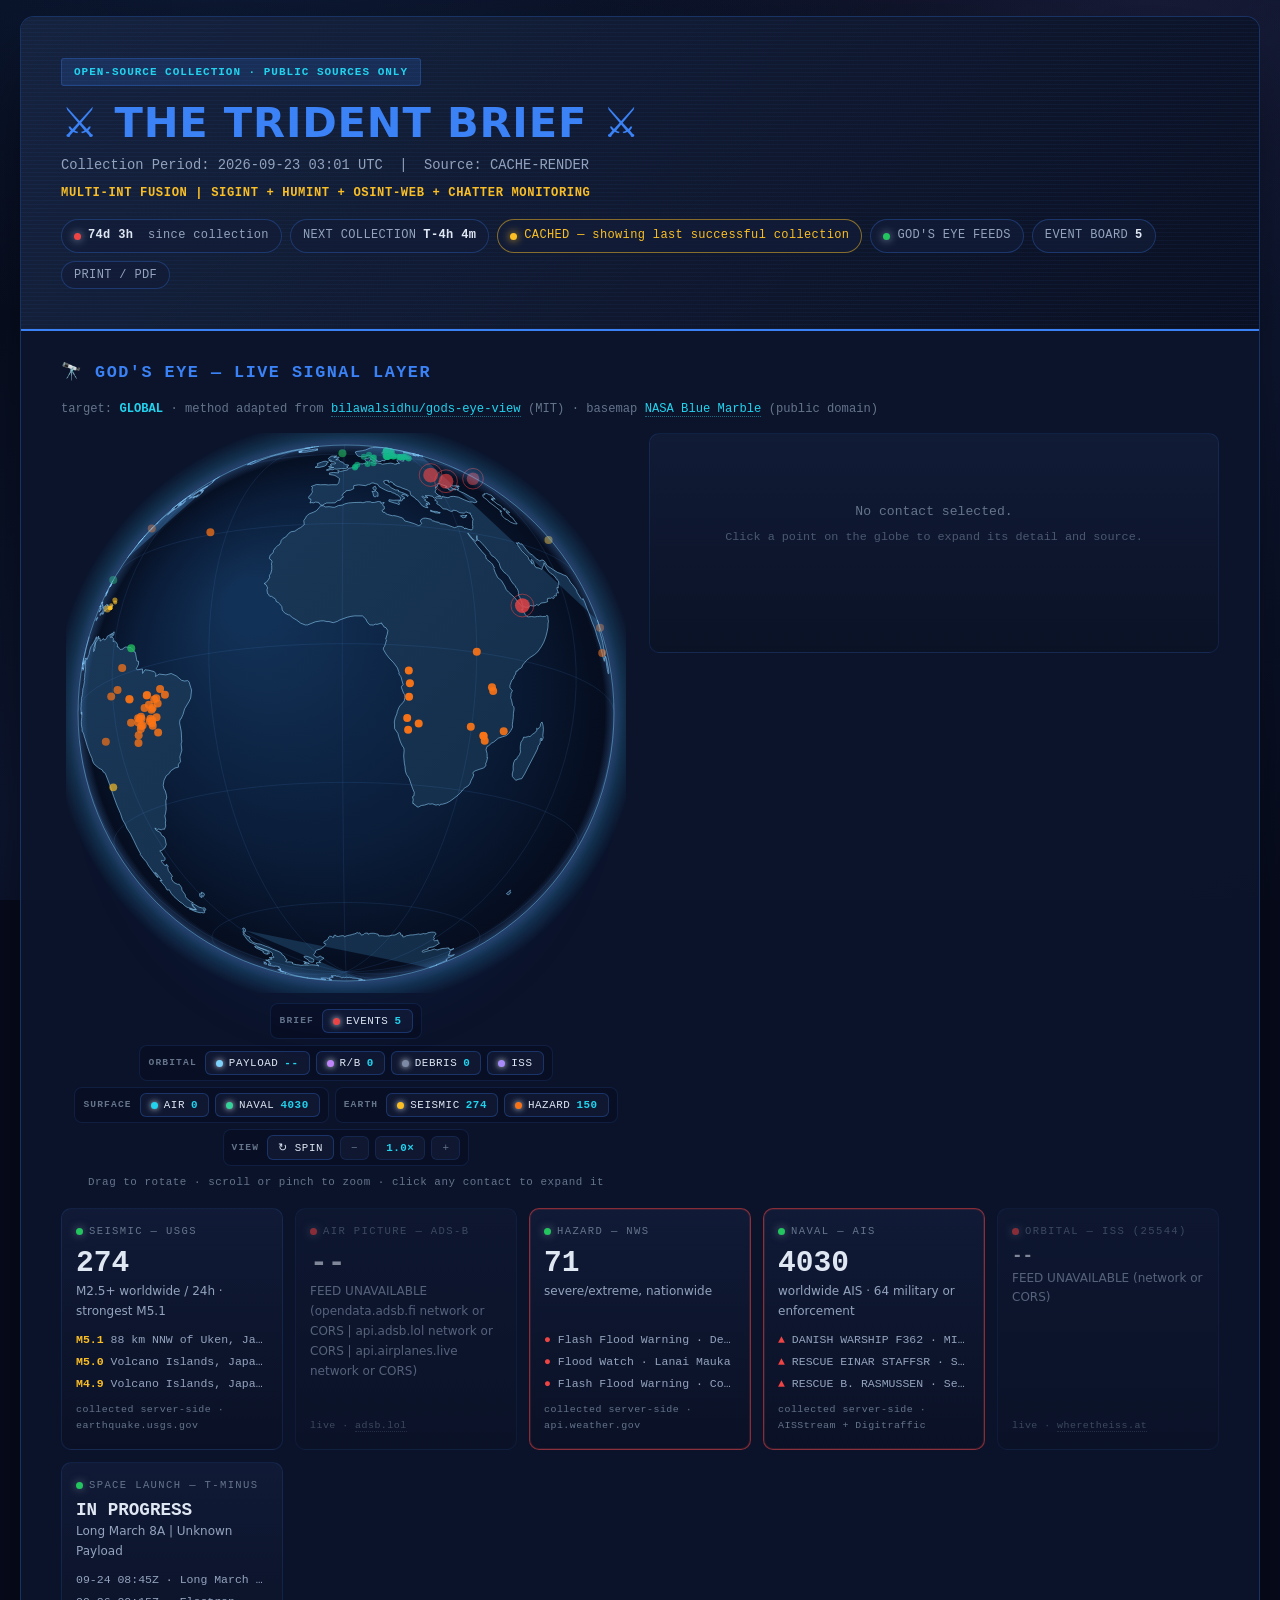
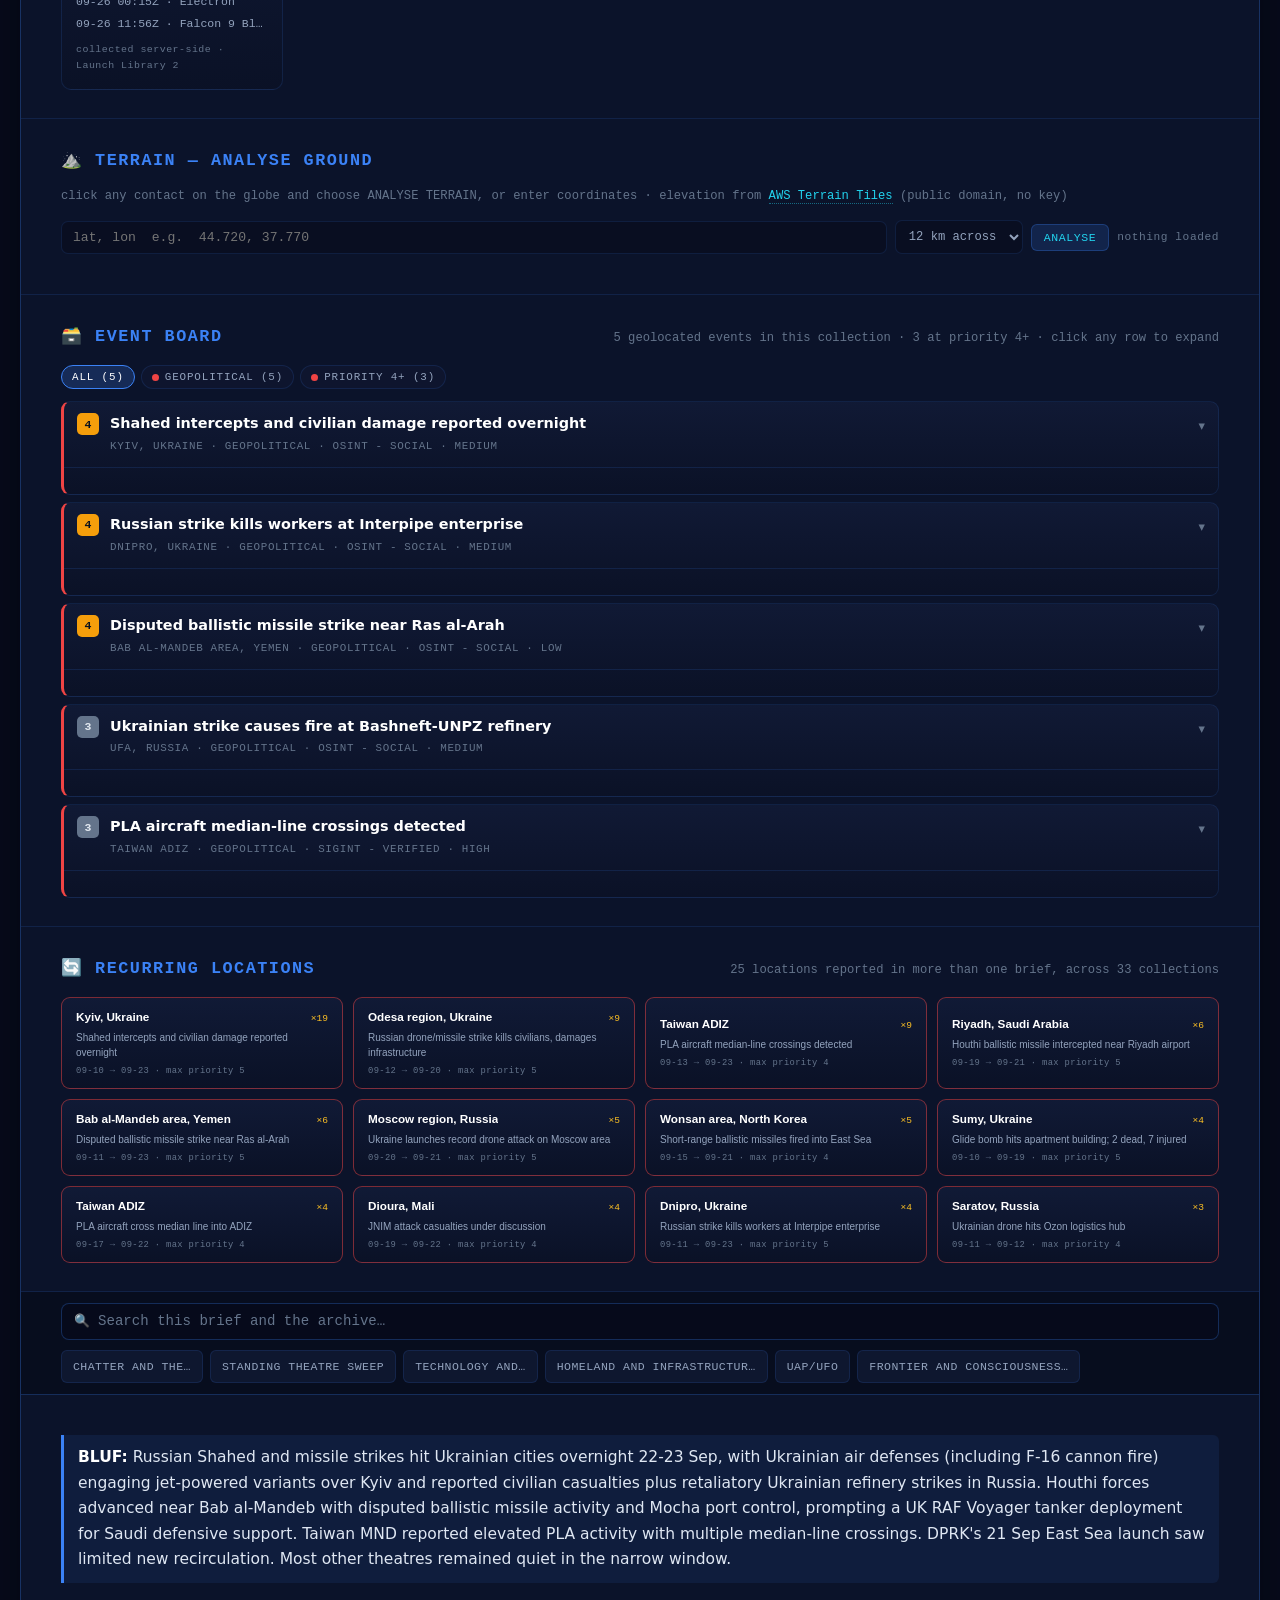
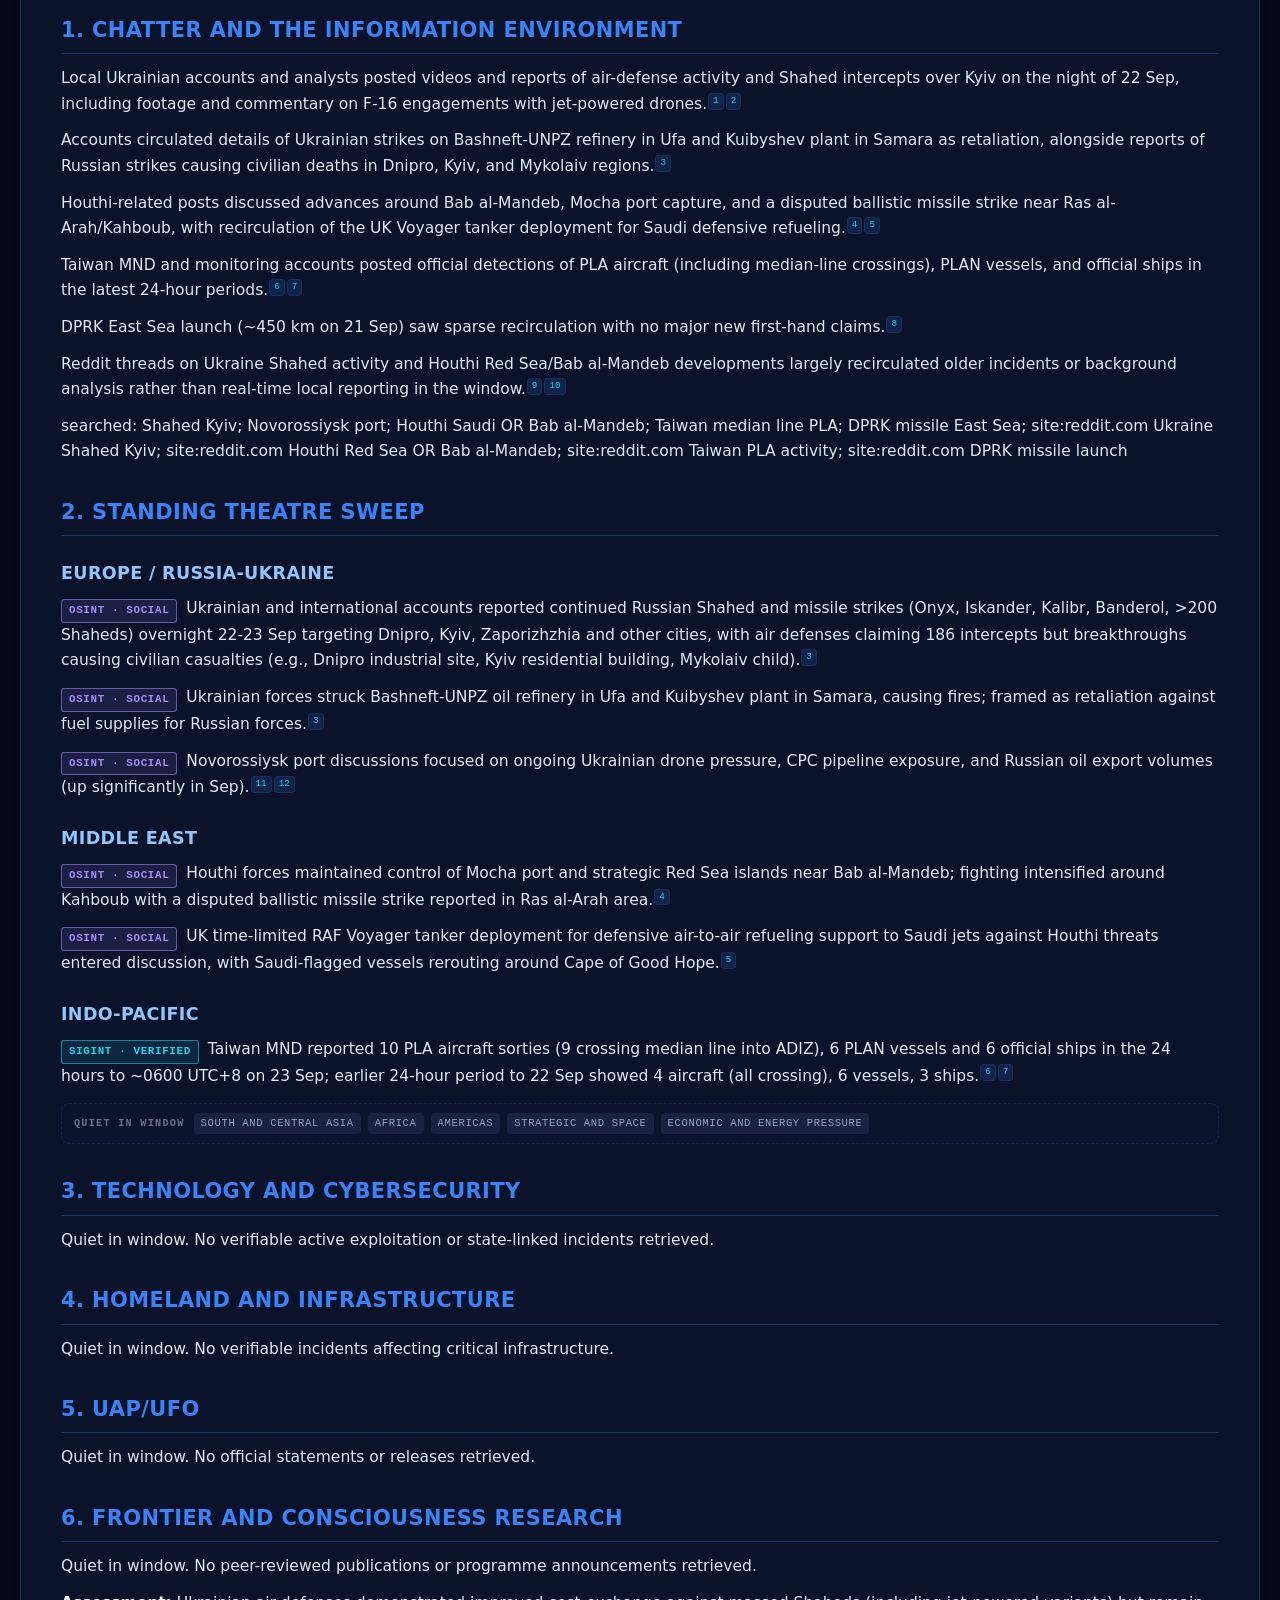
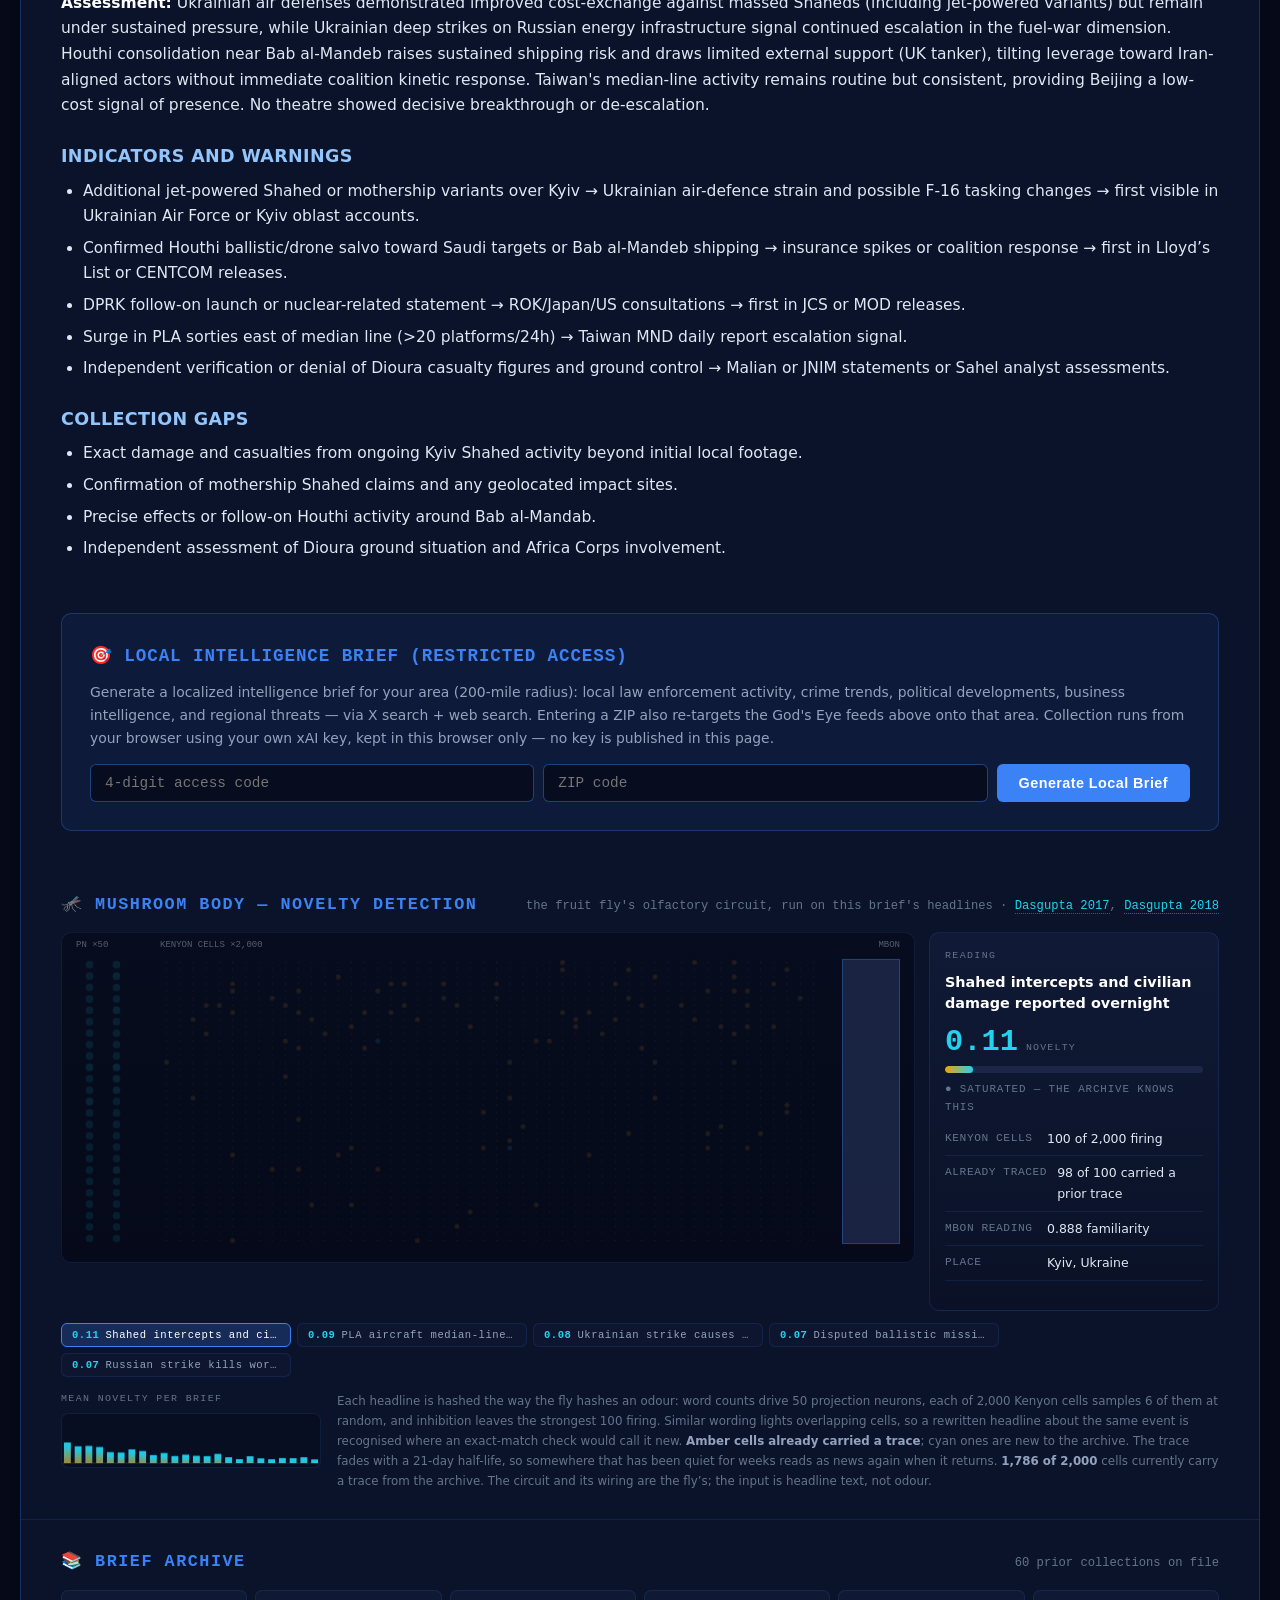
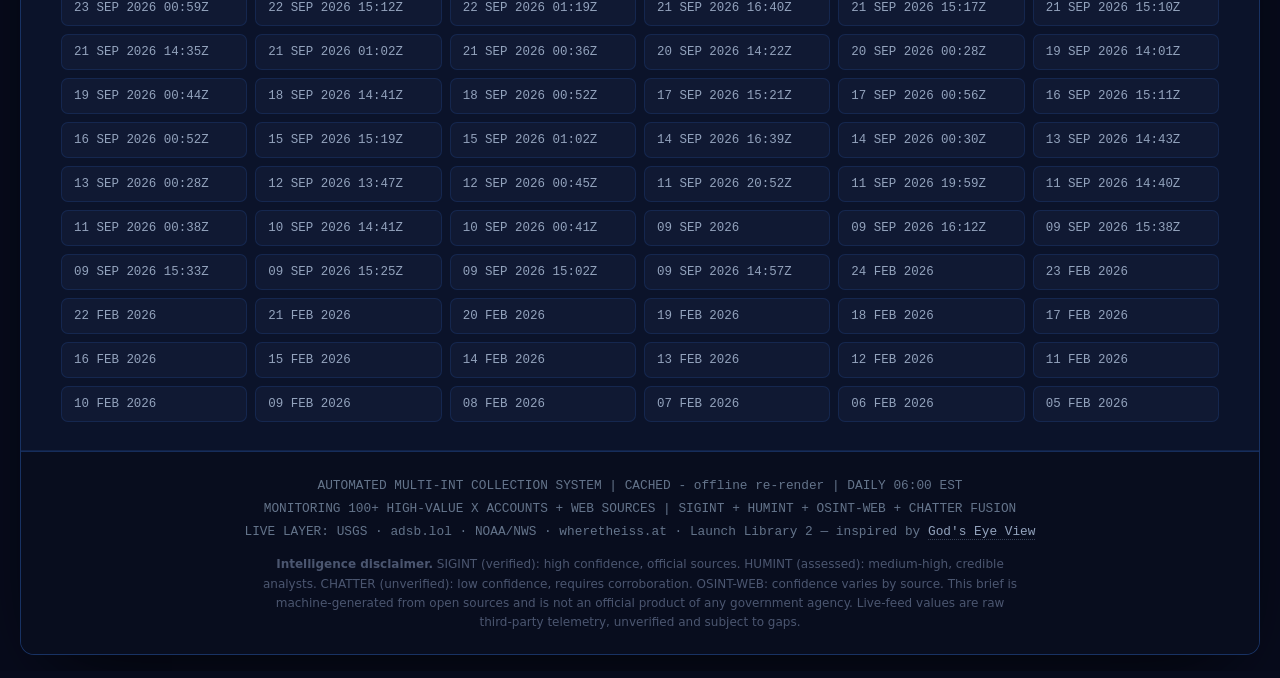
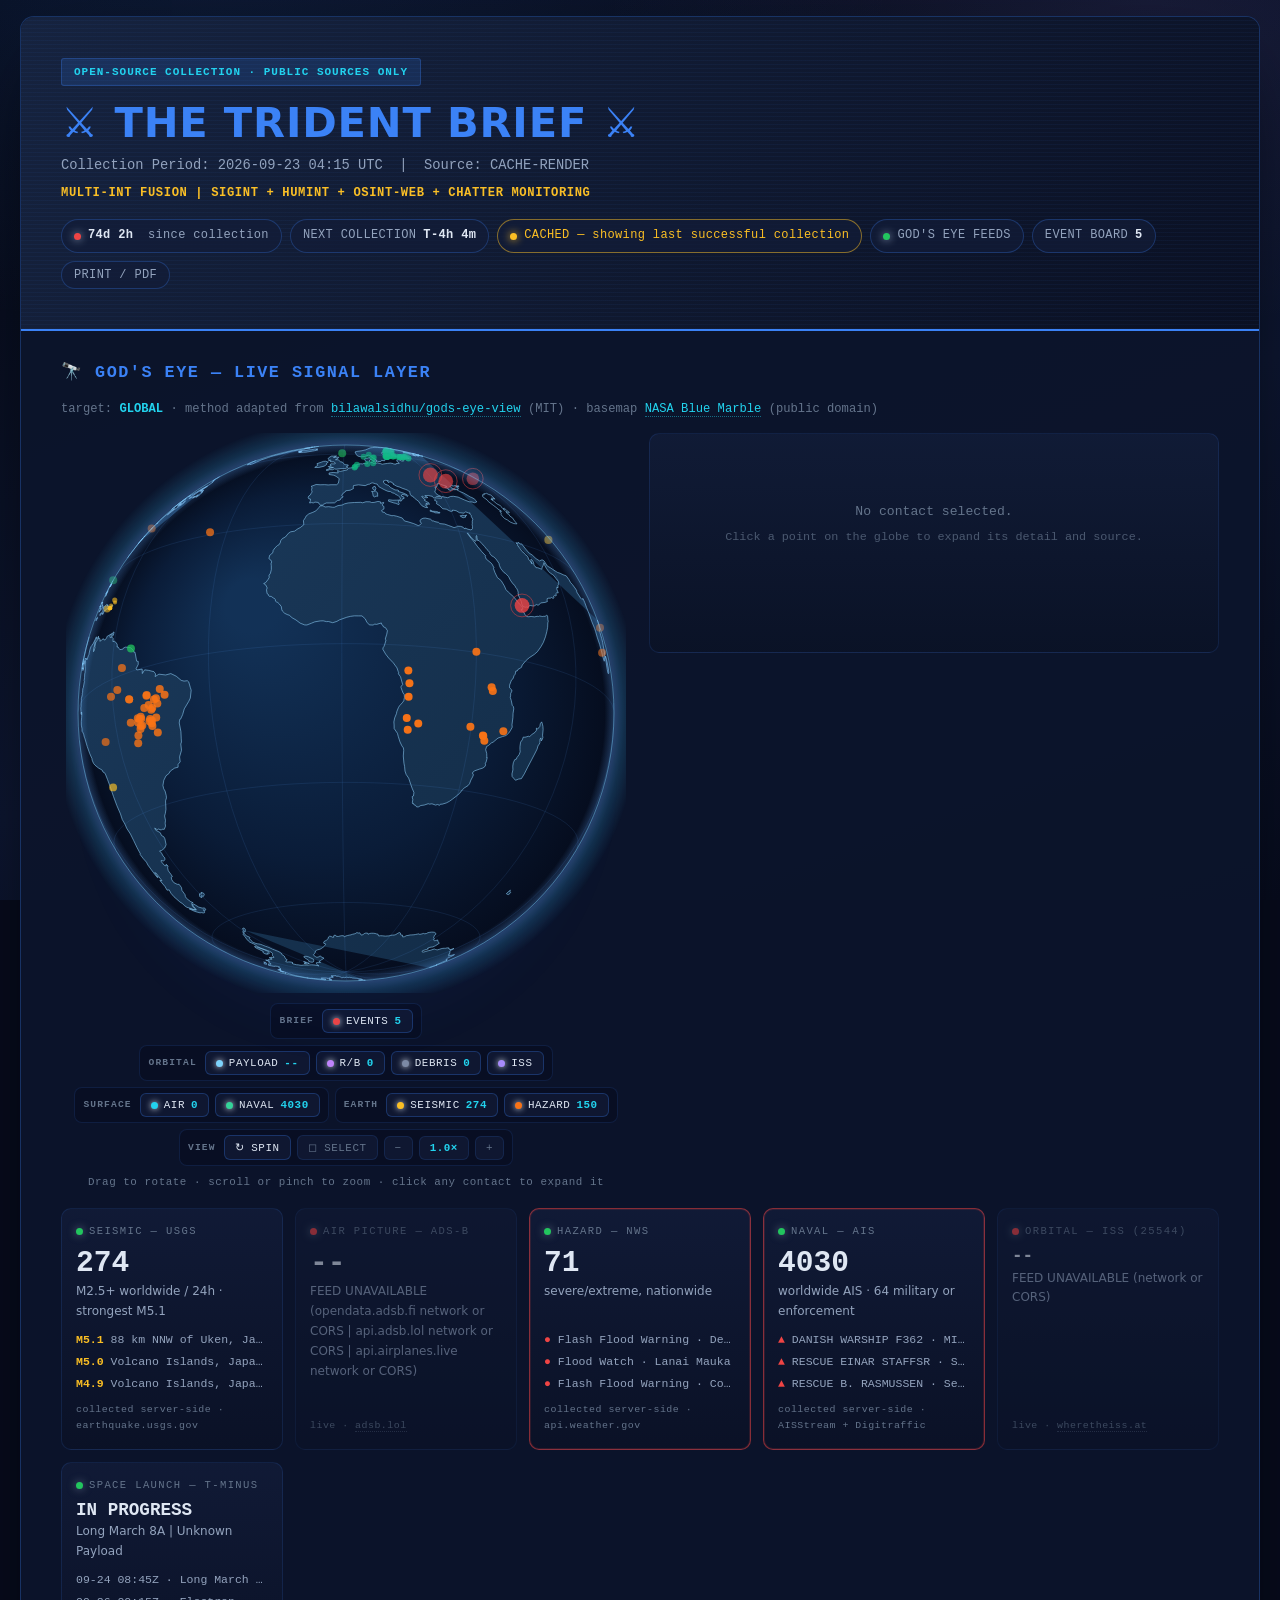
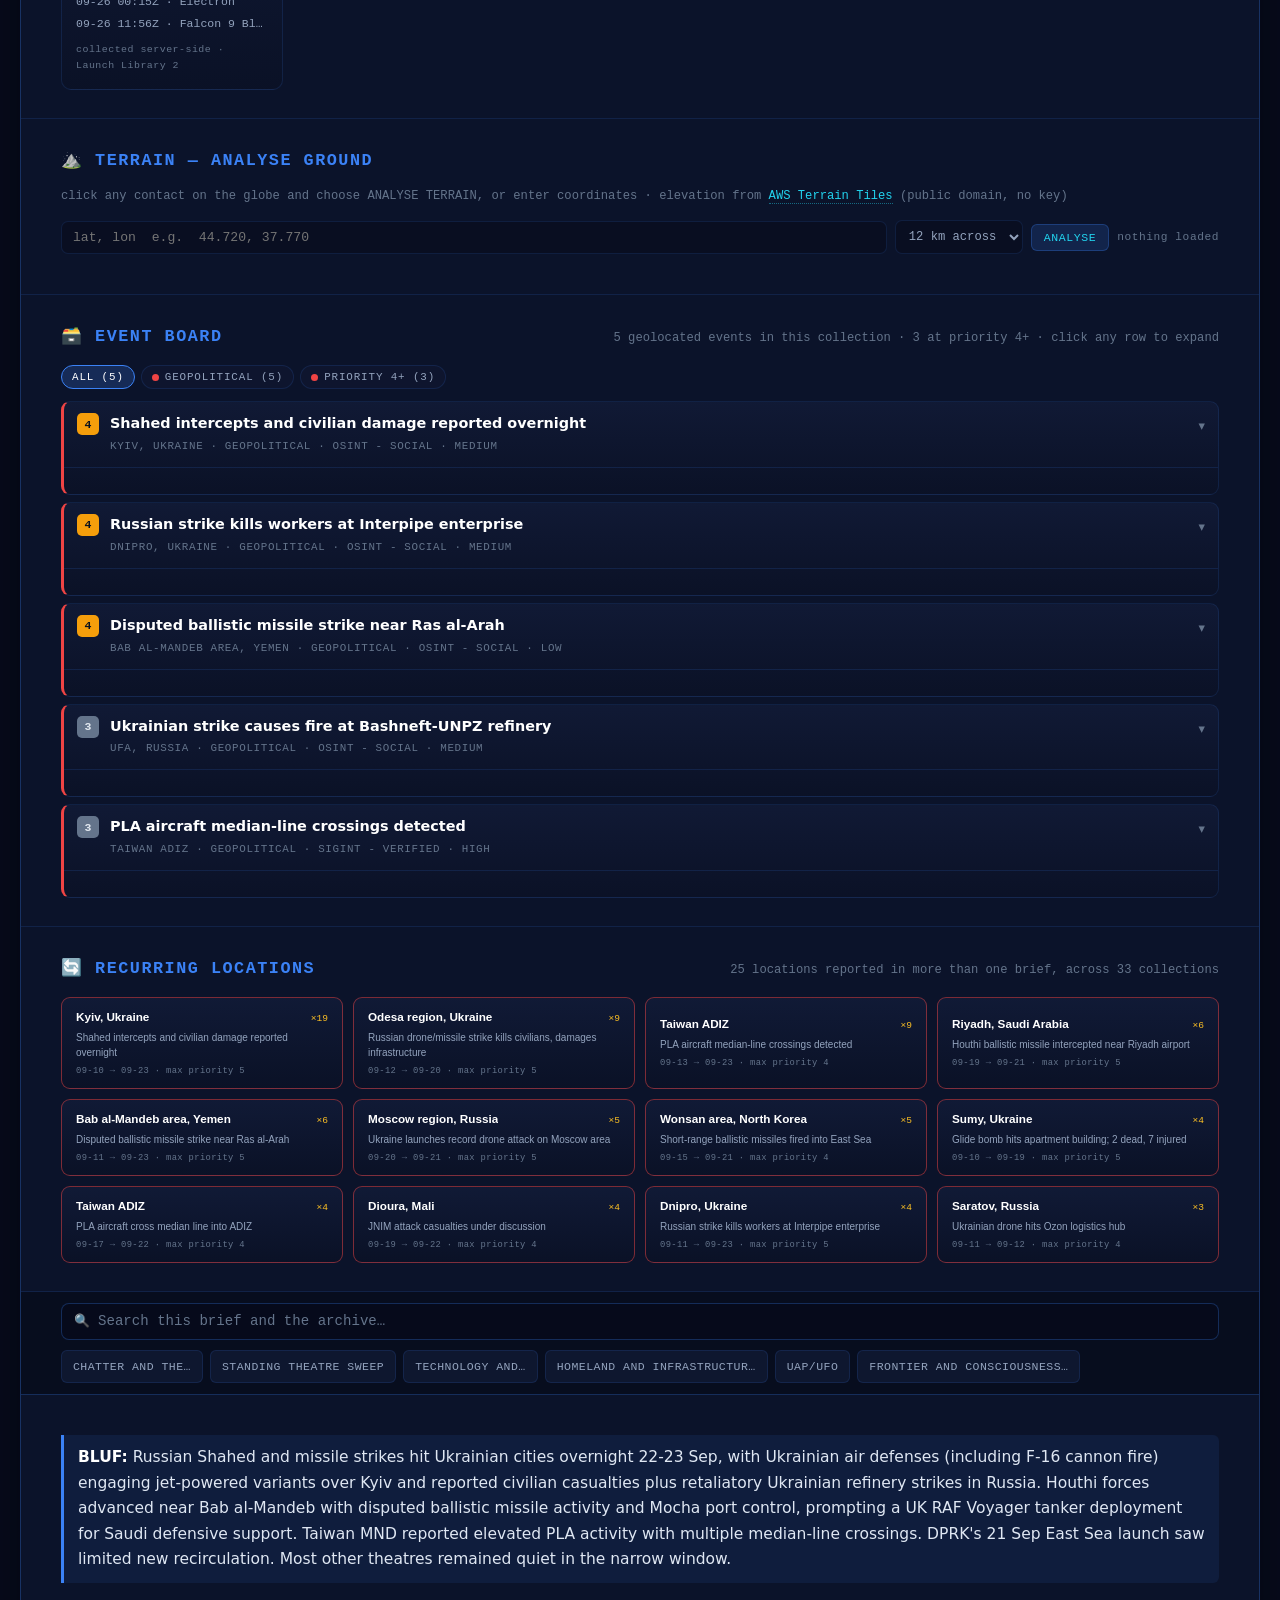
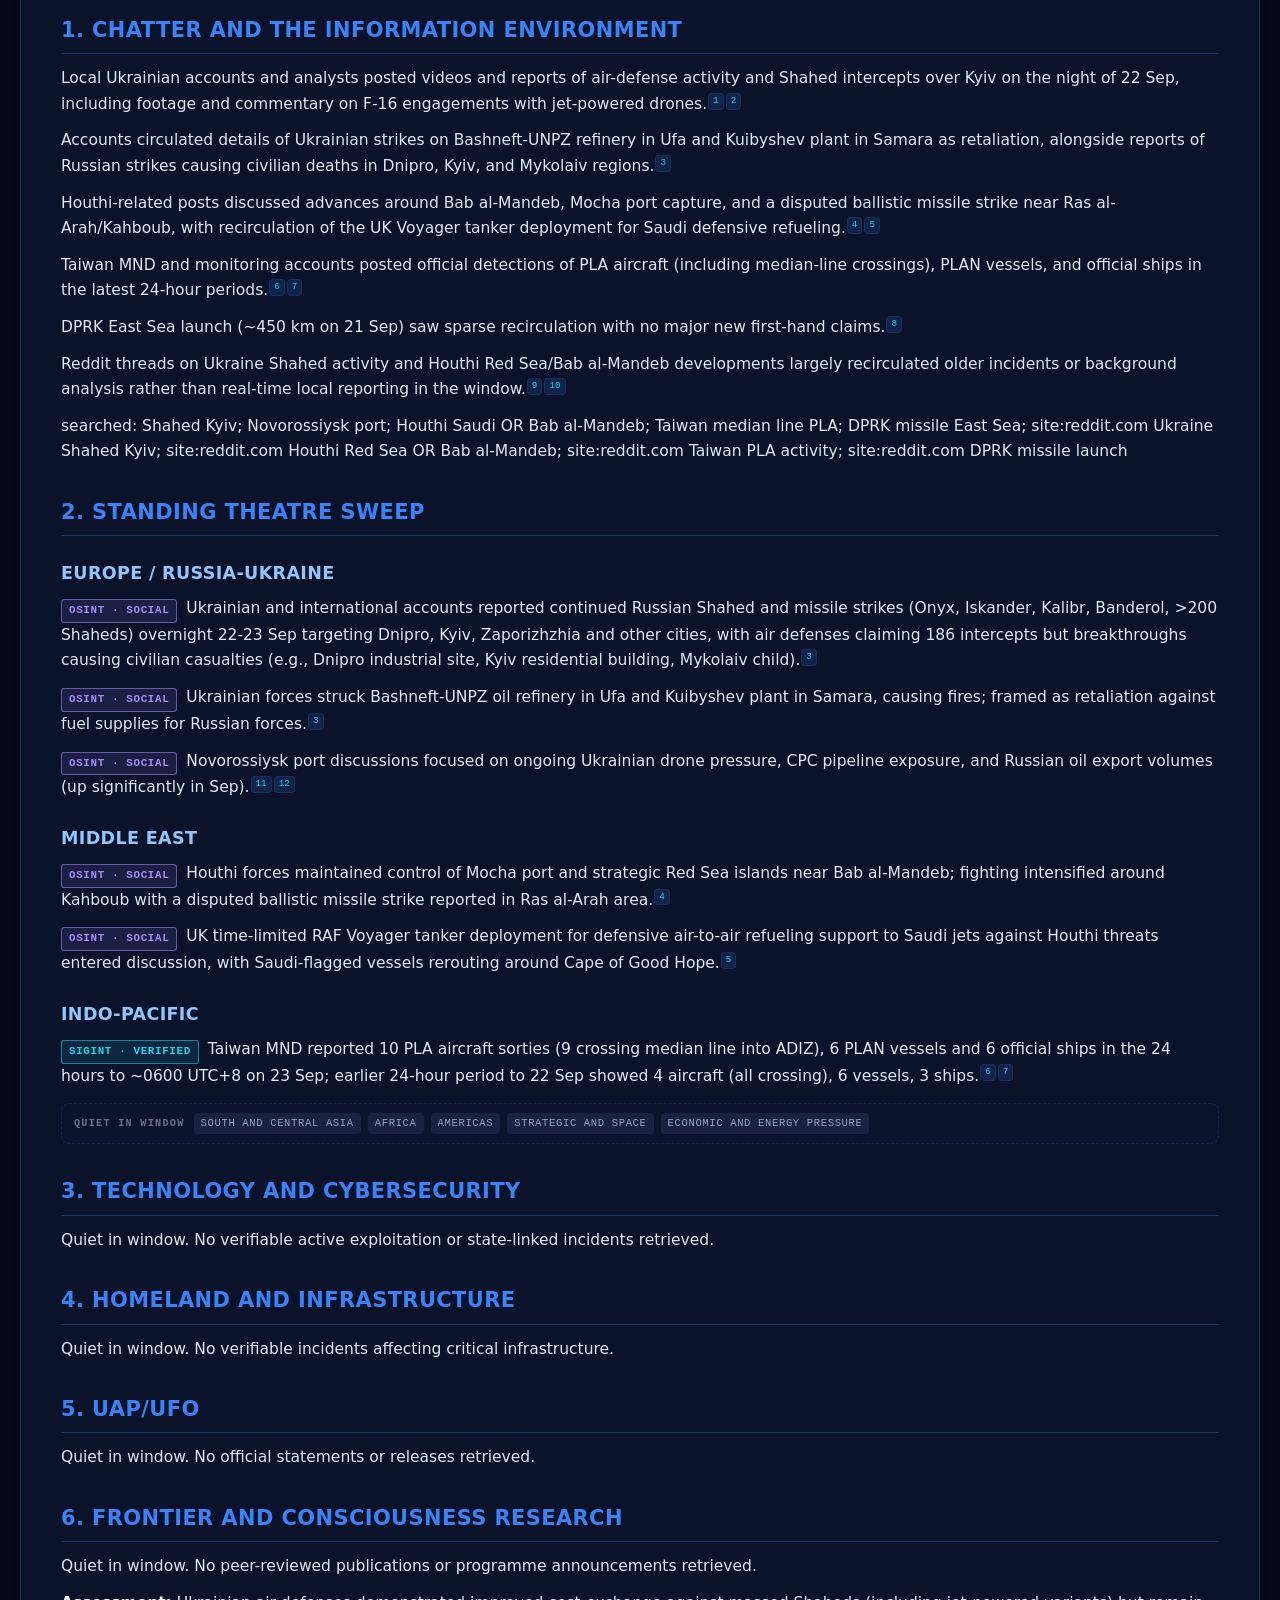
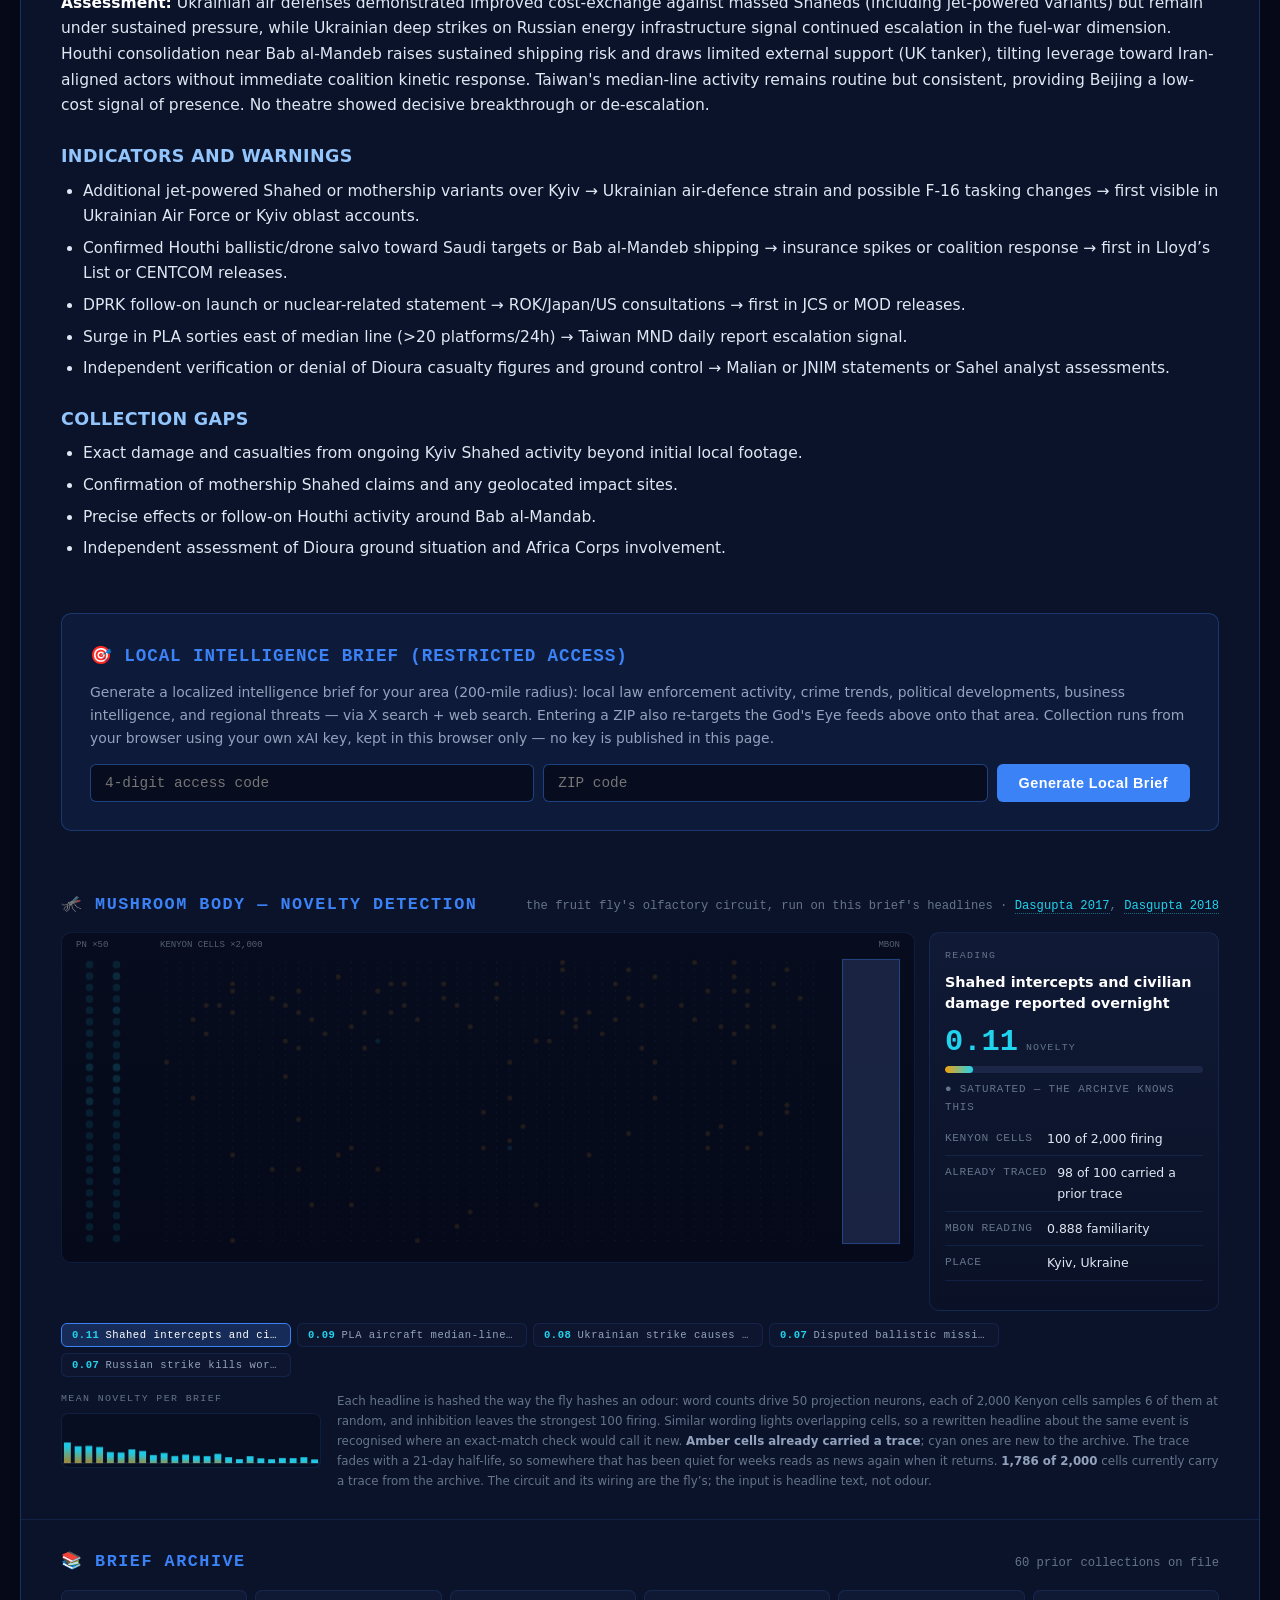
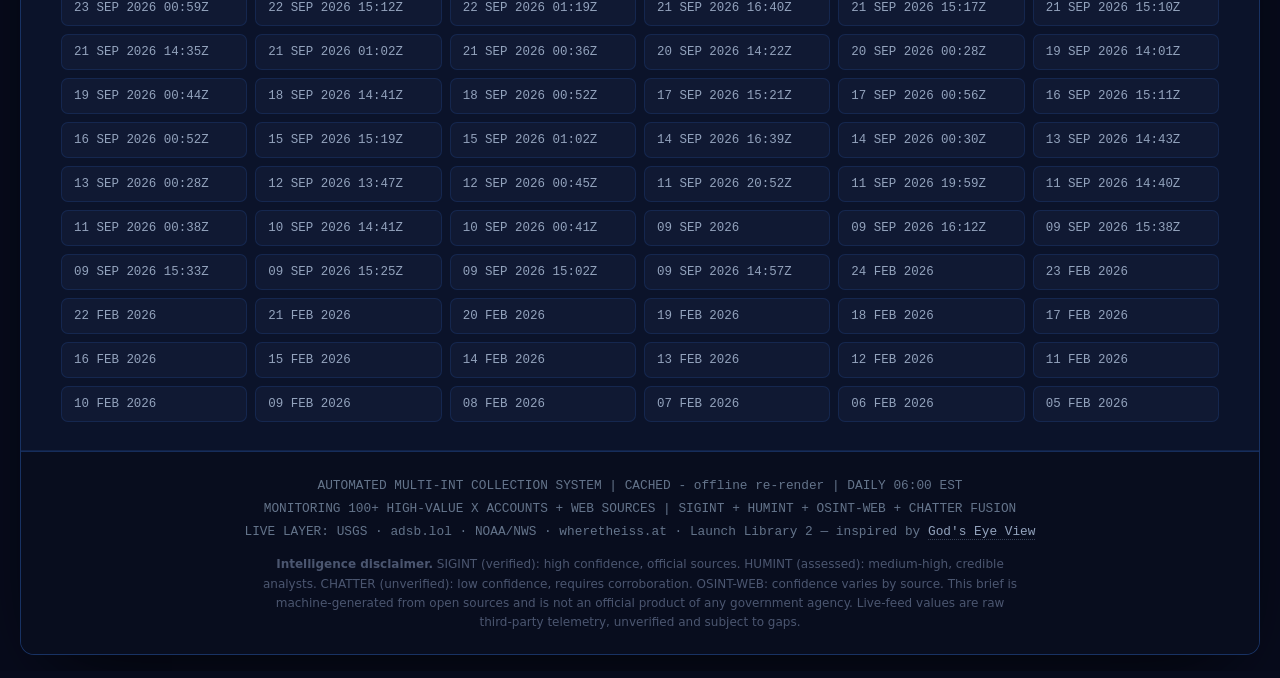
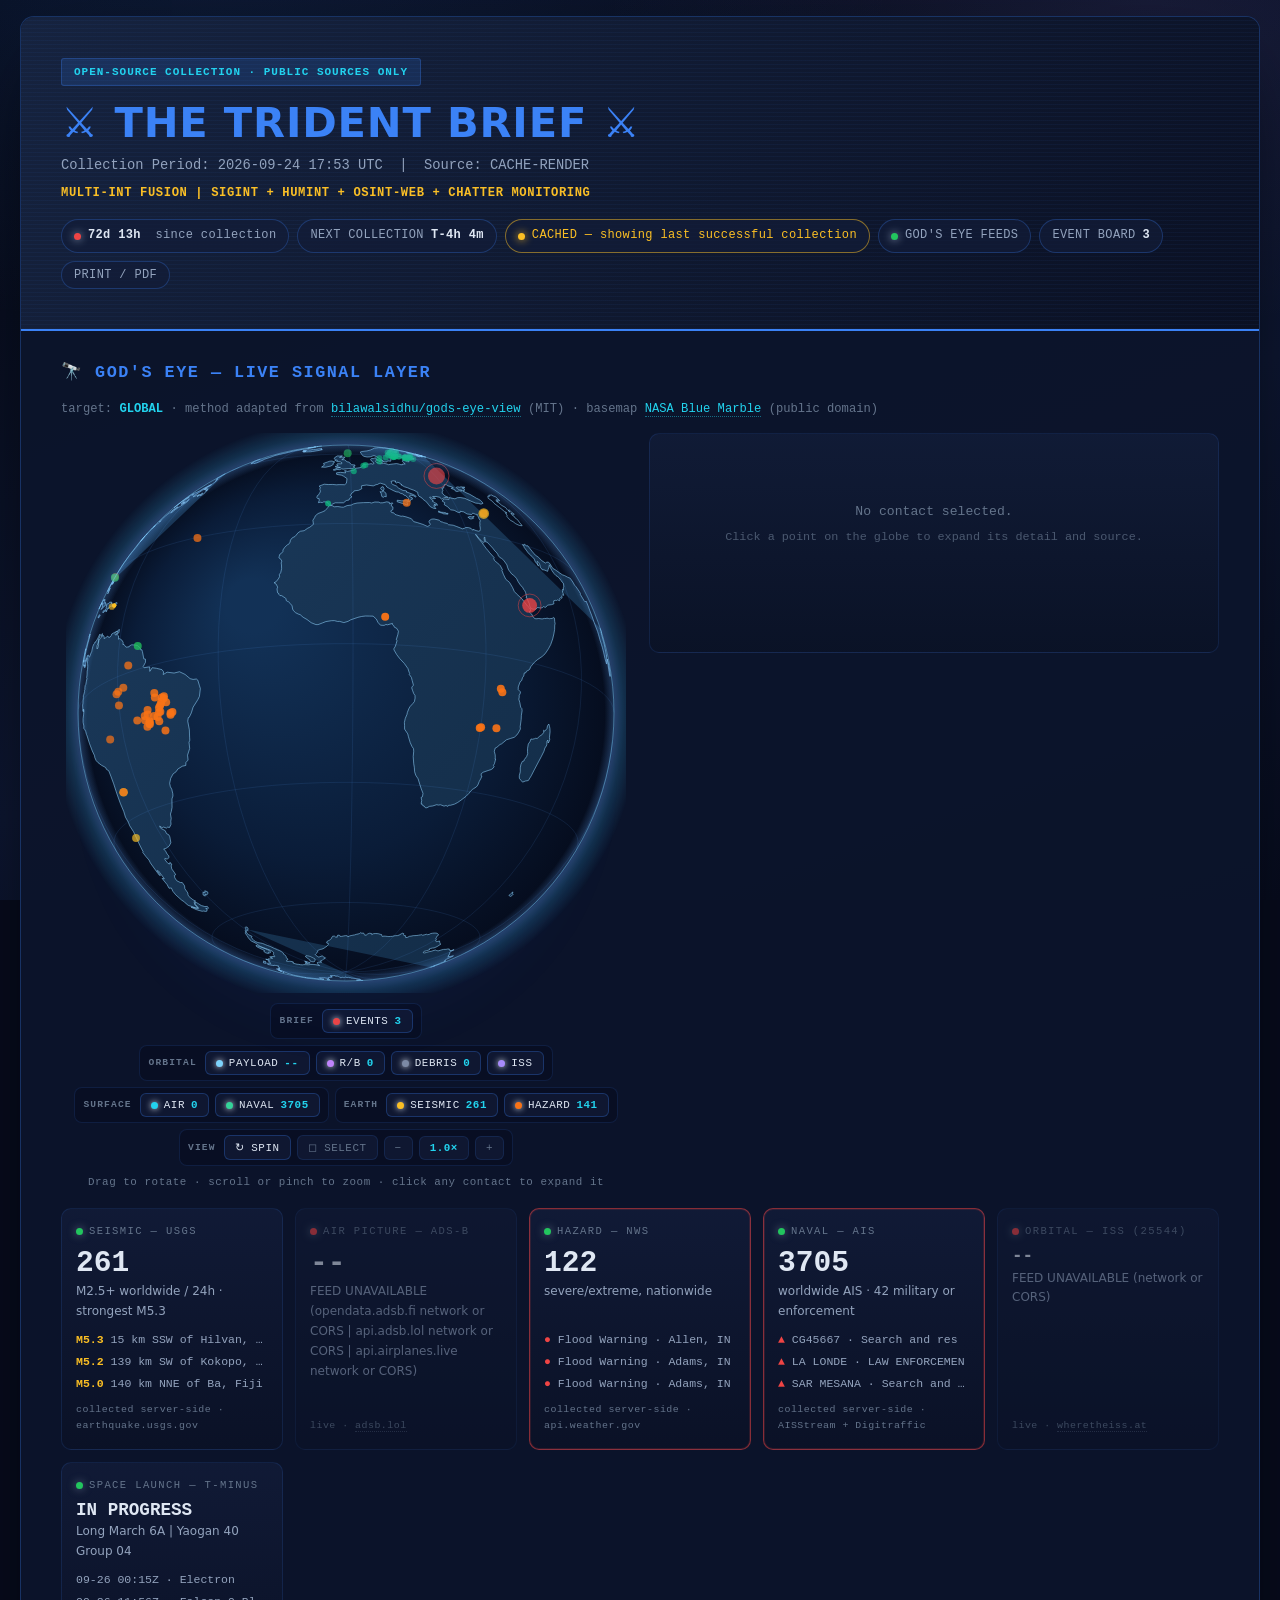
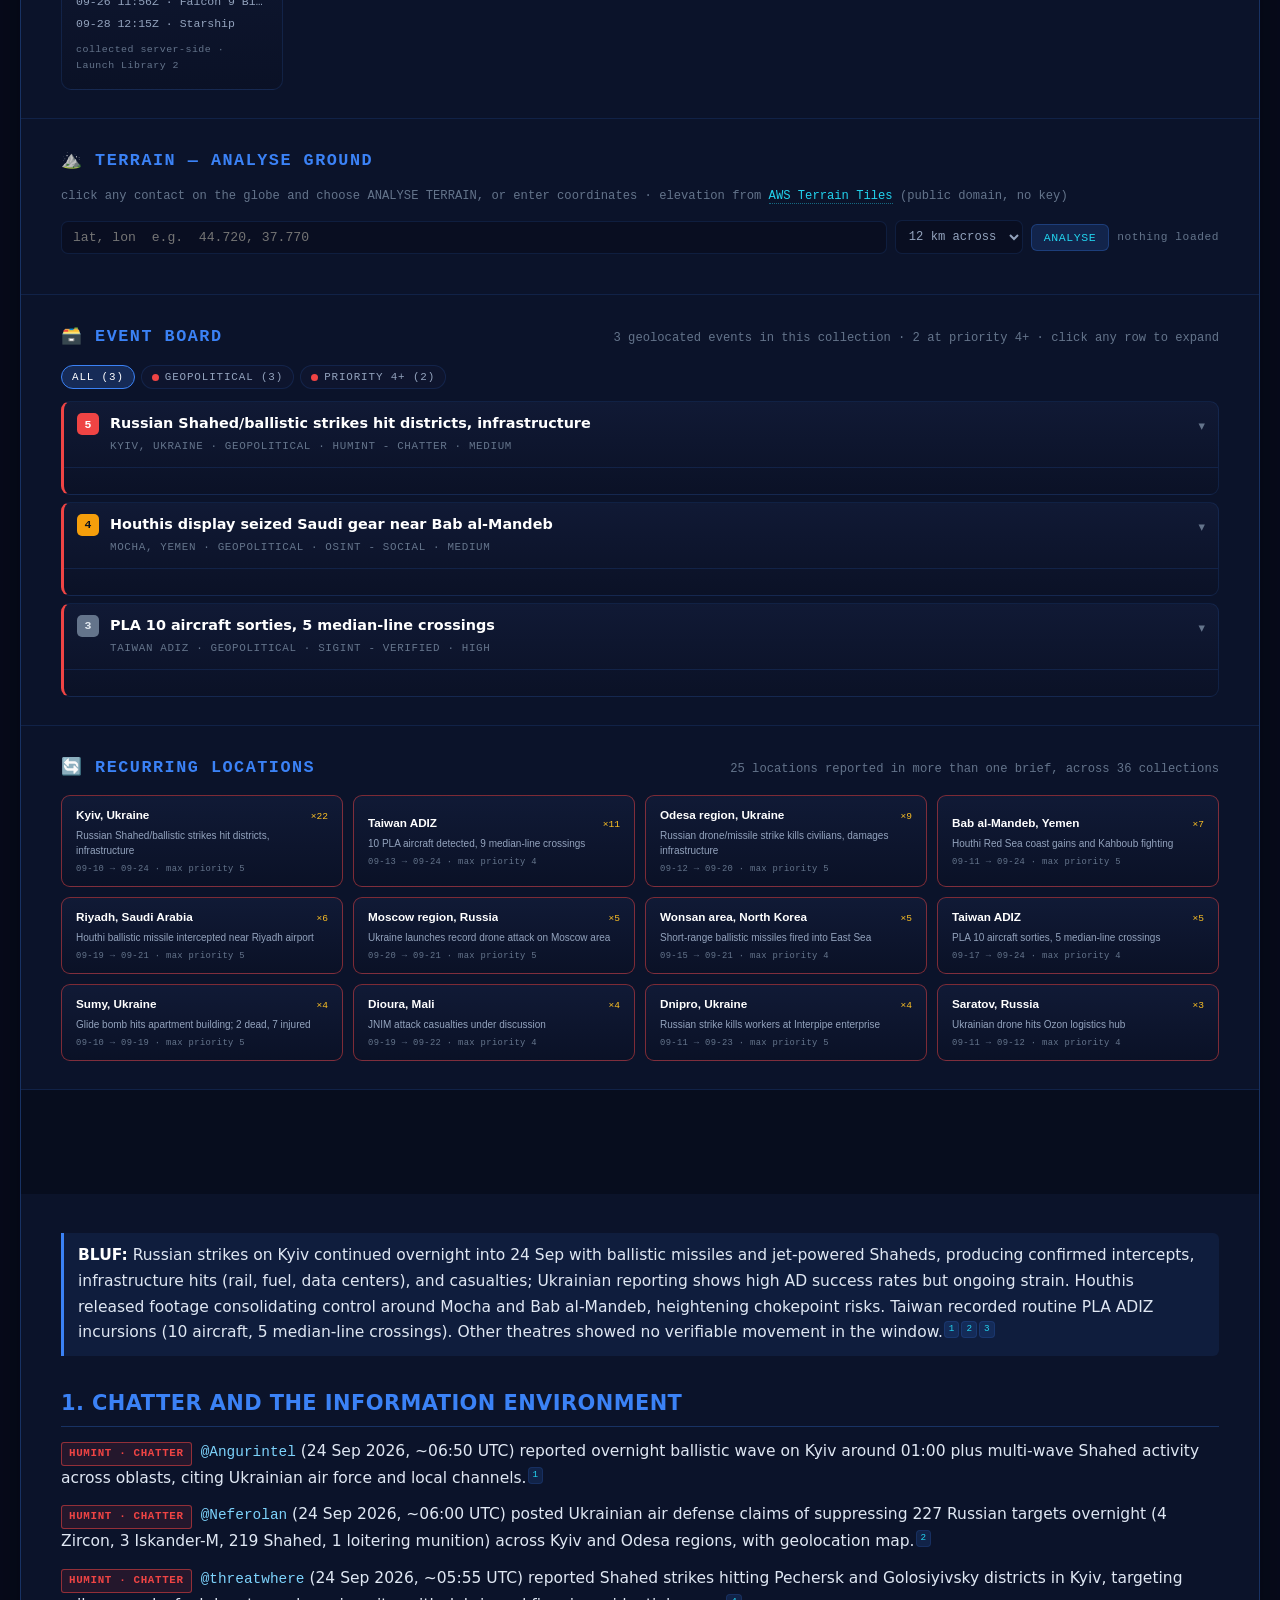
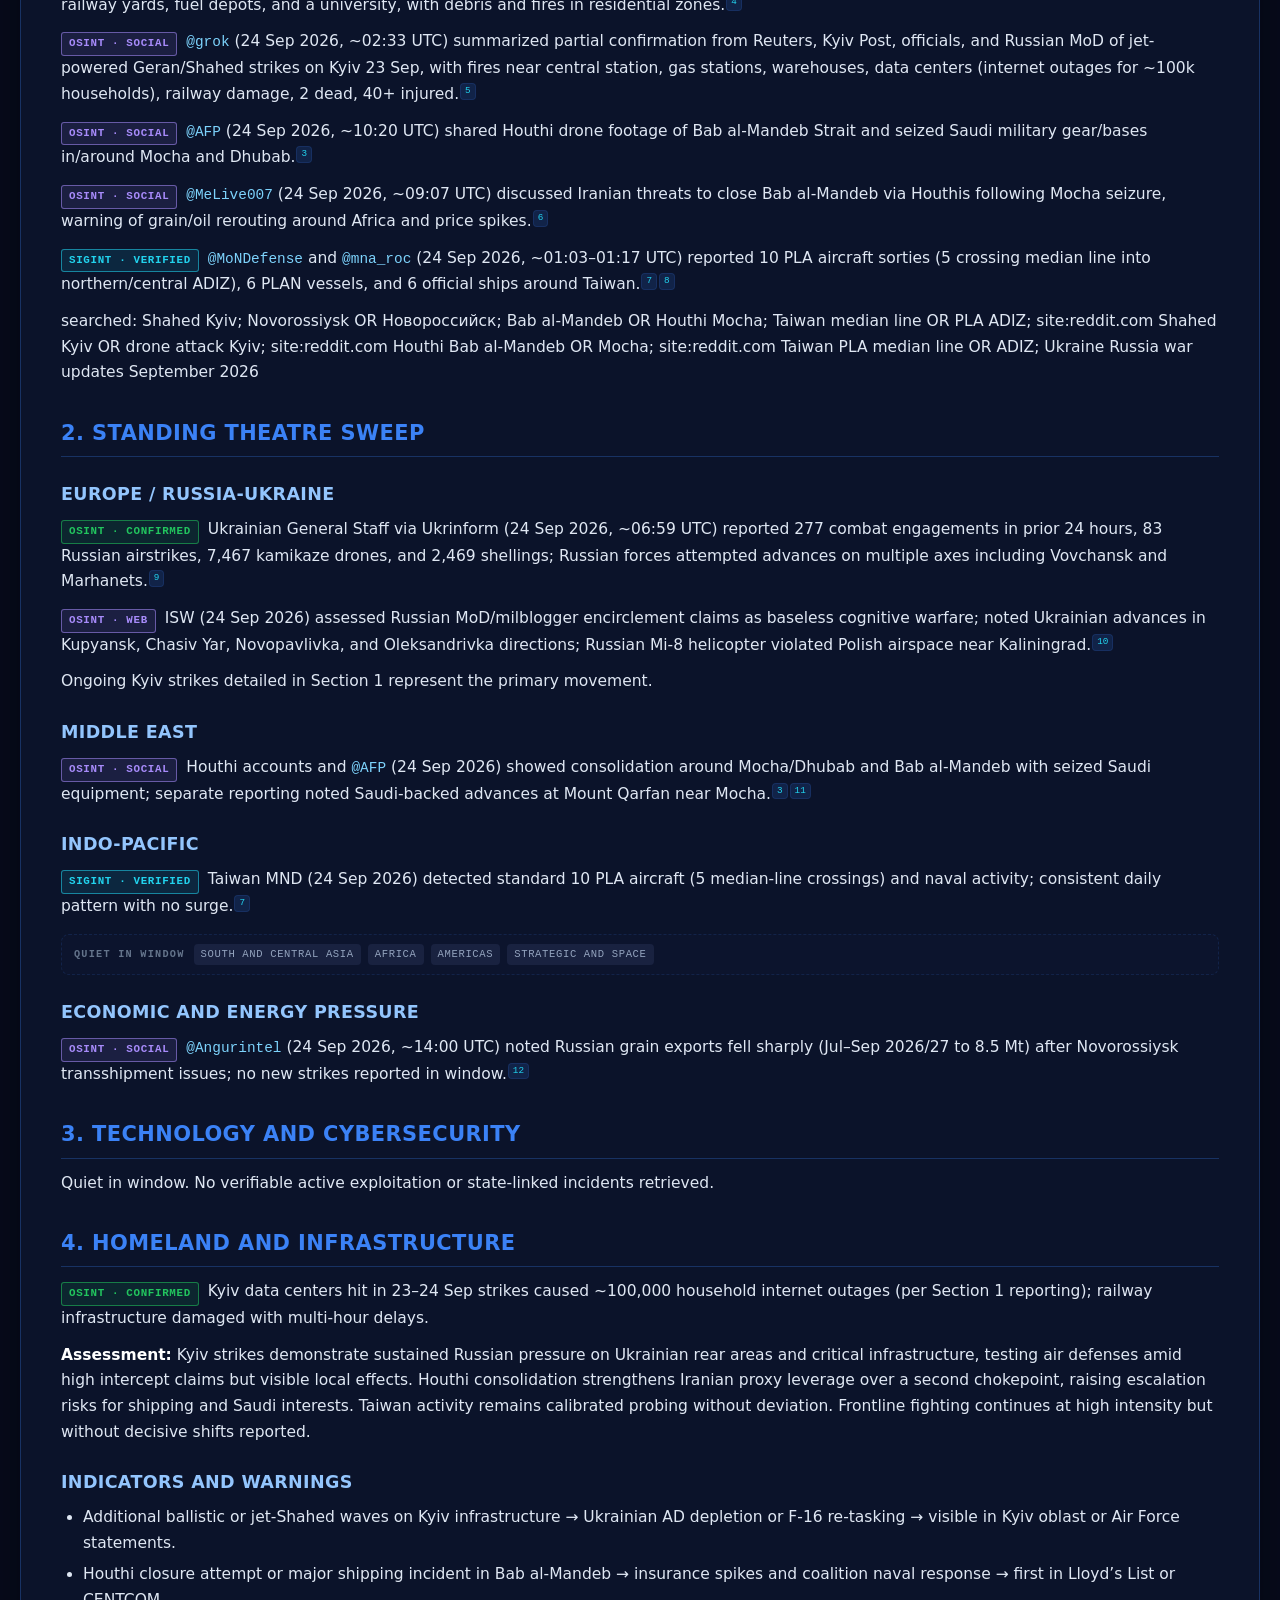
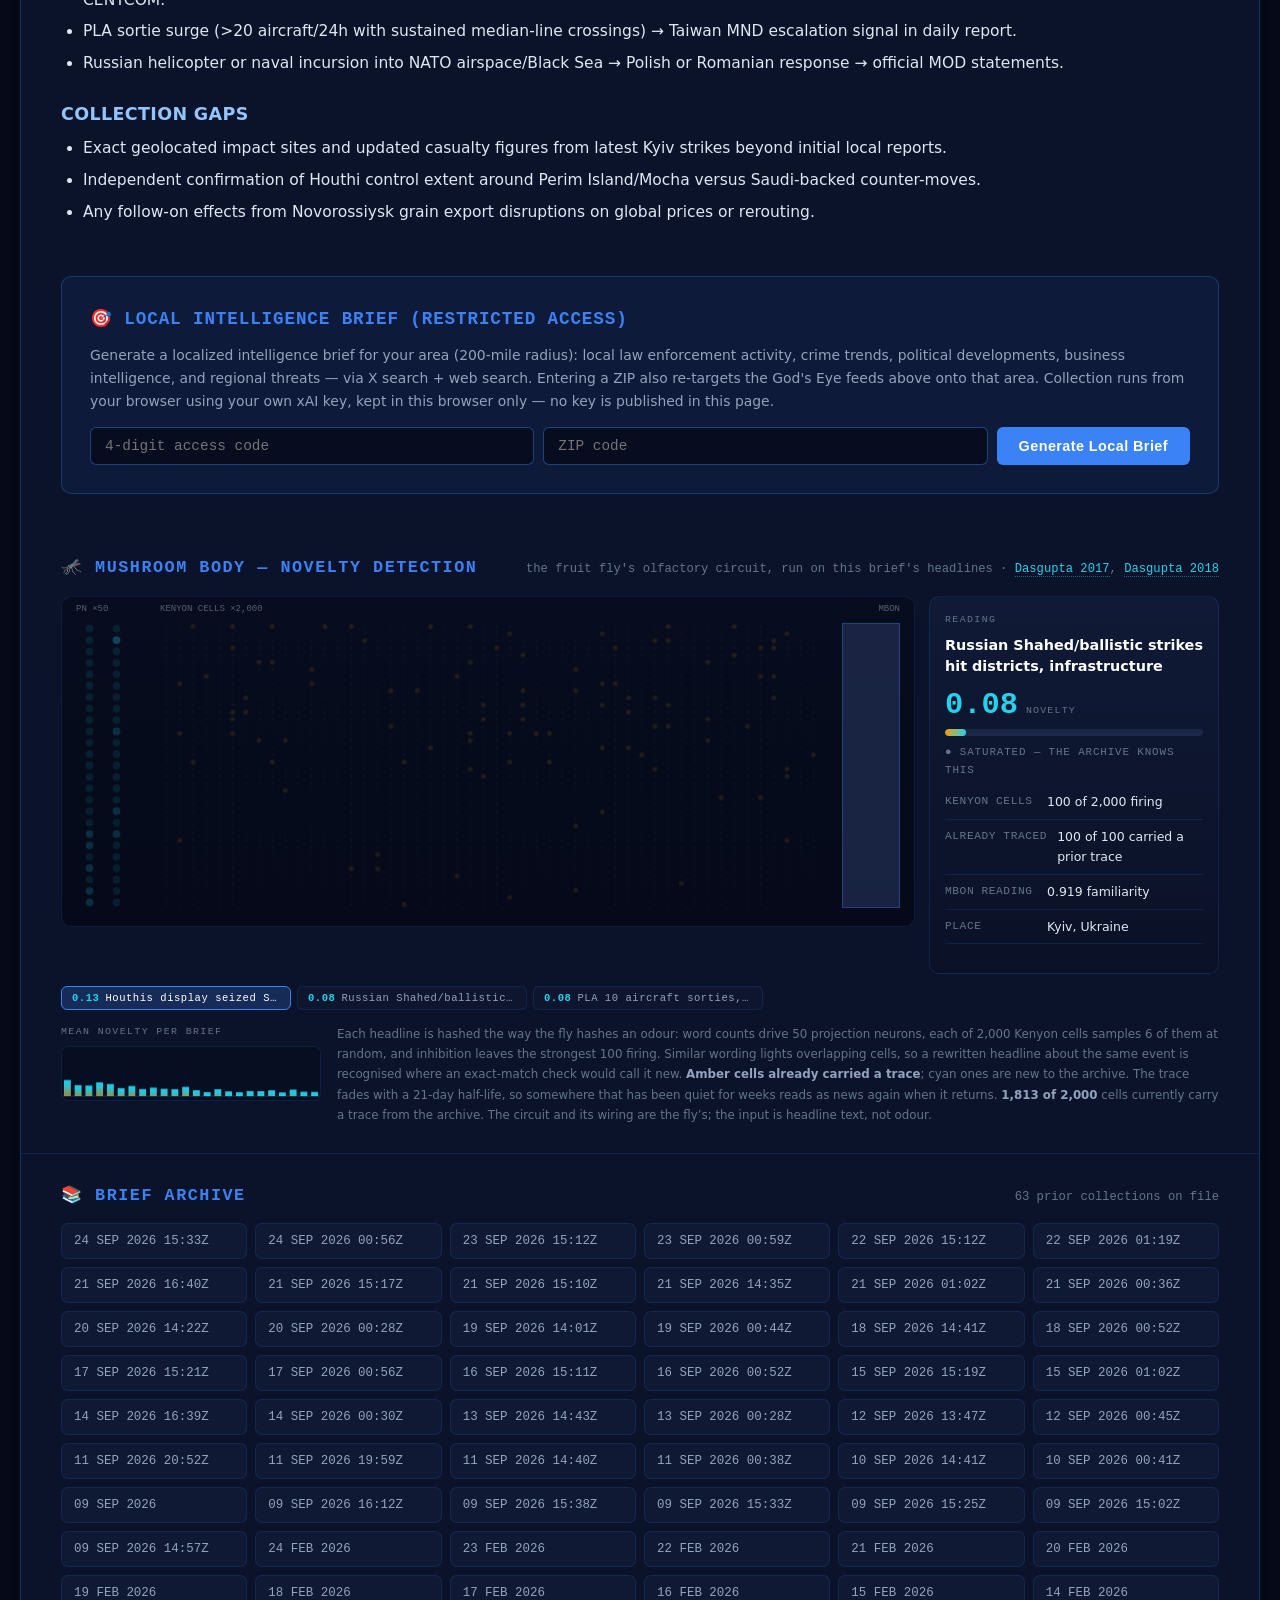
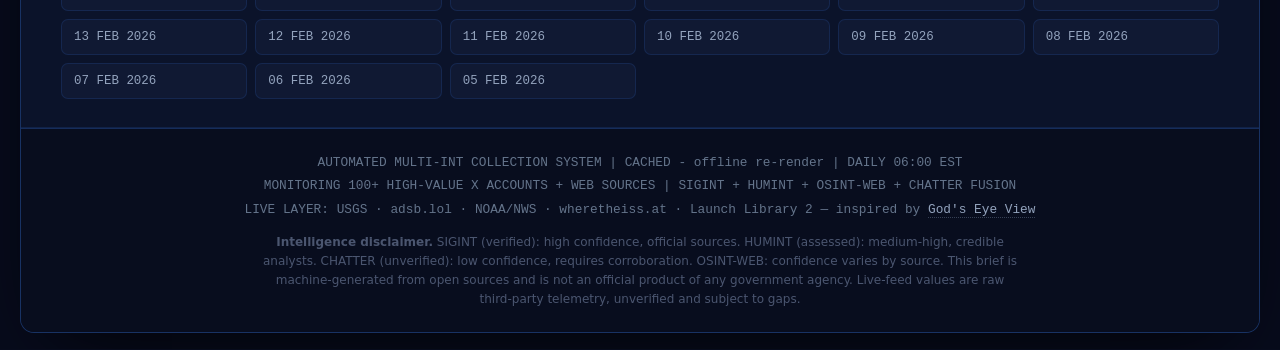
